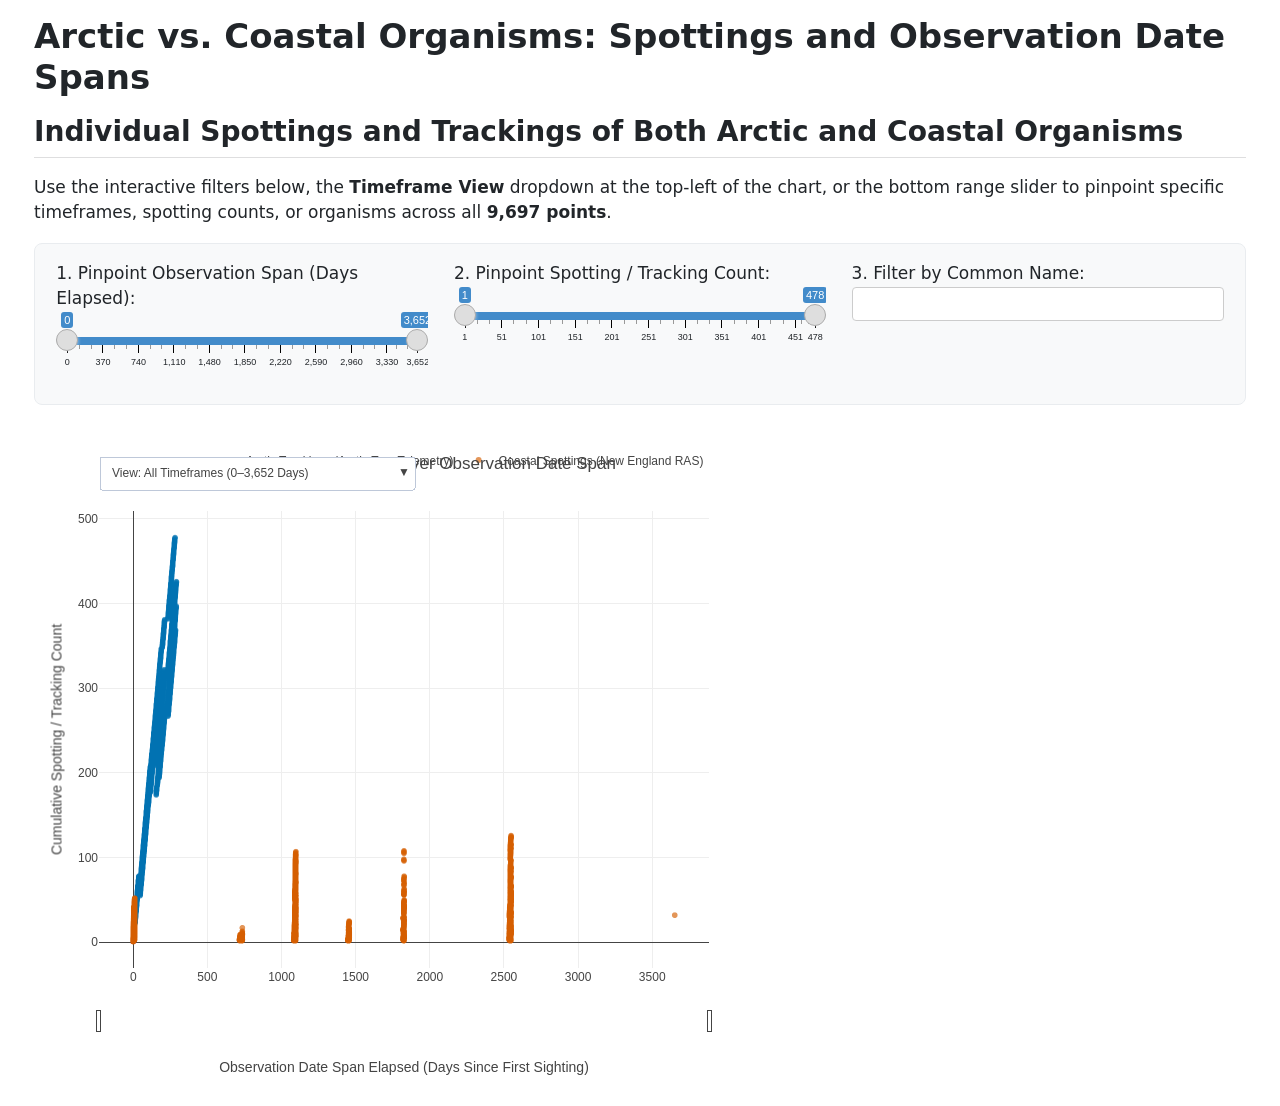
==== index.html @ 2d0a489b "Built site for gh-pages" ====
<!DOCTYPE html>
<html xmlns="http://www.w3.org/1999/xhtml" lang="en" xml:lang="en"><head>

<meta charset="utf-8">
<meta name="generator" content="quarto-1.10.19">

<meta name="viewport" content="width=device-width, initial-scale=1.0, user-scalable=yes">


<title>Arctic vs.&nbsp;Coastal Organisms: Spottings and Observation Date Spans</title>
<style>
/* Default styles provided by pandoc.
** See https://pandoc.org/MANUAL.html#variables-for-html for config info.
*/
span.smallcaps{font-variant: small-caps;}
div.columns{display: flex; gap: 1.5em;}
div.column{flex: auto;}
@media screen {
div.columns{gap: min(4vw, 1.5em);}
div.column{overflow-x: auto;}
}
div.hanging-indent{margin-left: 1.5em; text-indent: -1.5em;}
ul.task-list{list-style: none;}
ul.task-list li input[type="checkbox"] {
  width: 0.8em;
  margin: 0 0.8em 0.2em -1em; /* quarto-specific, see https://github.com/quarto-dev/quarto-cli/issues/4556 */ 
  vertical-align: middle;
}
</style>


<script src="project_files/libs/clipboard/clipboard.min.js"></script>
<script src="project_files/libs/quarto-html/quarto.js" type="module"></script>
<script src="project_files/libs/quarto-html/tabsets/tabsets.js" type="module"></script>
<script src="project_files/libs/quarto-html/popper.min.js"></script>
<script src="project_files/libs/quarto-html/tippy.umd.min.js"></script>
<script src="project_files/libs/quarto-html/anchor.min.js"></script>
<link href="project_files/libs/quarto-html/tippy.css" rel="stylesheet">
<link href="project_files/libs/quarto-html/quarto-syntax-highlighting-bf27225e3a48a9273f3daa8f8e829971.css" rel="stylesheet" id="quarto-text-highlighting-styles">
<script src="project_files/libs/bootstrap/bootstrap.min.js"></script>
<link href="project_files/libs/bootstrap/bootstrap-icons.css" rel="stylesheet">
<link href="project_files/libs/bootstrap/bootstrap-2d8e8d8c08cd9eb5ffb286a132dd36b7.min.css" rel="stylesheet" append-hash="true" id="quarto-bootstrap" data-mode="light">
<script src="project_files/libs/jquery-3.5.1/jquery.min.js"></script>
<script src="project_files/libs/ionrangeslider-javascript-2.3.1/js/ion.rangeSlider.min.js"></script>
<script src="project_files/libs/strftime-0.9.2/strftime-min.js"></script>
<link href="project_files/libs/ionrangeslider-css-2.3.1/css/ion.rangeSlider.css" rel="stylesheet">
<link href="project_files/libs/crosstalk-1.2.2/css/crosstalk.min.css" rel="stylesheet">
<script src="project_files/libs/crosstalk-1.2.2/js/crosstalk.min.js"></script>
<link href="project_files/libs/selectize-0.12.4/css/selectize.bootstrap3.css" rel="stylesheet">
<script src="project_files/libs/selectize-0.12.4/js/selectize.min.js"></script>
<script src="project_files/libs/htmlwidgets-1.6.4/htmlwidgets.js"></script>
<script src="project_files/libs/plotly-binding-4.12.1/plotly.js"></script>
<script src="project_files/libs/typedarray-0.1/typedarray.min.js"></script>
<link href="project_files/libs/plotly-htmlwidgets-css-2.25.2/plotly-htmlwidgets.css" rel="stylesheet">
<script src="project_files/libs/plotly-main-2.25.2/plotly-latest.min.js"></script>


</head>

<body class="quarto-light">

<div id="quarto-content" class="page-columns page-rows-contents page-layout-full">

<main class="content column-page" id="quarto-document-content">

<header id="title-block-header" class="quarto-title-block default">
<div class="quarto-title">
<h1 class="title">Arctic vs.&nbsp;Coastal Organisms: Spottings and Observation Date Spans</h1>
</div>



<div class="quarto-title-meta column-page">

    
  
    
  </div>
  


</header>


<style>
/* Ensure main content and Plotly chart span the full width of the page from left to right */
#quarto-content.page-columns,
main.content.page-columns {
  display: block !important;
  width: 100% !important;
  max-width: 100% !important;
  padding: 0 2rem !important;
  margin: 0 auto !important;
}
.cell, .cell-output-display, .plotly.html-widget {
  width: 100% !important;
  max-width: 100% !important;
}
.filter-row {
  display: grid;
  grid-template-columns: repeat(3, 1fr);
  gap: 1.5rem;
  width: 100%;
  margin-bottom: 1.25rem;
  background: #f8f9fa;
  padding: 1rem 1.25rem;
  border-radius: 8px;
  border: 1px solid #e9ecef;
}
</style>
<section id="individual-spottings-and-trackings-of-both-arctic-and-coastal-organisms" class="level2">
<h2 class="anchored" data-anchor-id="individual-spottings-and-trackings-of-both-arctic-and-coastal-organisms">Individual Spottings and Trackings of Both Arctic and Coastal Organisms</h2>
<p>Use the interactive filters below, the <strong>Timeframe View</strong> dropdown at the top-left of the chart, or the bottom range slider to pinpoint specific timeframes, spotting counts, or organisms across all <strong>9,697 points</strong>.</p>
<div class="filter-row">
<div>
<div class="cell">
<div class="cell-output-display">
<div class="form-group crosstalk-input crosstalk-input-slider js-range-slider" id="span_filter">
<label class="control-label" for="span_filter">1. Pinpoint Observation Span (Days Elapsed):</label>
<input data-skin="shiny" data-type="double" data-min="0" data-max="3652" data-from="0" data-to="3652" data-step="10" data-grid="true" data-grid-num="9.87027027027027" data-grid-snap="false" data-prettify-separator="," data-keyboard="true" data-keyboard-step="0.273822562979189" data-drag-interval="true" data-data-type="number">
<script type="application/json" data-for="span_filter">{
  "values": [0, 0, 0, 0, 0, 0, 0, 0, 0, 0, 0, 0, 0, 0, 0, 0, 0, 0, 0, 0, 0, 0, 0, 0, 0, 0, 0, 0, 0, 0, 0, 0, 0, 0, 0, 0, 0, 0, 0, 0, 0, 0, 0, 0, 0, 0, 0, 0, 0, 0, 0, 0, 0, 0, 0, 0, 0, 0, 0, 0, 0, 0, 0, 0, 0, 0, 0, 0, 0, 0, 0, 0, 0, 0, 0, 0, 0, 0, 0, 0, 0, 0, 0, 0, 0, 0, 0, 0, 0, 0, 0, 0, 0, 0, 0, 0, 0, 0, 0, 0, 0, 0, 0, 0, 0, 0, 0, 0, 0, 0, 0, 0, 0, 0, 0, 0, 0, 0, 0, 0, 0, 0, 0, 0, 0, 0, 0, 0, 0, 0, 0, 0, 0, 0, 0, 0, 0, 0, 0, 0, 0, 0, 0, 0, 0, 0, 0, 0, 0, 0, 0, 0, 0, 0, 0, 0, 0, 0, 0, 0, 0, 0, 0, 0, 0, 0, 0, 0, 0, 0, 0, 0, 0, 0, 0, 0, 0, 0, 0, 0, 0, 0, 0, 0, 0, 0, 0, 0, 0, 0, 0, 0, 0, 0, 0, 0, 0, 0, 0, 0, 0, 0, 0, 0, 0, 0, 0, 0, 0, 0, 0, 0, 0, 0, 0, 0, 0, 0, 0, 0, 0, 0, 0, 0, 0, 0, 0, 0, 0, 0, 0, 0, 0, 0, 0, 0, 0, 0, 0, 0, 0, 0, 0, 0, 0, 0, 0, 0, 0, 0, 0, 0, 0, 0, 0, 0, 0, 0, 0, 0, 0, 0, 0, 0, 0, 0, 0, 0, 0, 0, 0, 0, 0, 0, 0, 0, 0, 0, 0, 0, 0, 0, 0, 0, 0, 0, 0, 0, 0, 0, 0, 0, 0, 0, 0, 0, 0, 0, 0, 0, 0, 0, 0, 0, 0, 0, 0, 0, 0, 0, 0, 0, 0, 0, 0, 0, 0, 0, 0, 0, 0, 0, 0, 0, 0, 0, 0, 0, 0, 0, 0, 0, 0, 0, 0, 0, 0, 0, 0, 0, 0, 0, 0, 0, 0, 0, 0, 0, 0, 0, 0, 0, 0, 0, 0, 0, 0, 0, 0, 0, 0, 0, 0, 0, 0, 0, 0, 0, 0, 0, 0, 0, 0, 0, 0, 0, 0, 0, 0, 0, 0, 0, 0, 0, 0, 0, 0, 0, 0, 0, 0, 0, 0, 0, 0, 0, 0, 0, 0, 0, 0, 0, 0, 0, 0, 0, 0, 0, 0, 0, 0, 0, 0, 0, 0, 0, 0, 0, 0, 0, 0, 0, 0, 0, 0, 0, 0, 0, 0, 0, 0, 0, 0, 0, 0, 0, 0, 0, 0, 0, 0, 0, 0, 0, 0, 0, 0, 0, 0, 0, 0, 0, 0, 0, 0, 0, 0, 0, 0, 0, 0, 0, 0, 0, 0, 0, 0, 0, 0, 0, 0, 0, 0, 0, 0, 0, 0, 0, 0, 0, 0, 0, 0, 0, 0, 0, 0, 0, 0, 0, 0, 0, 0, 0, 0, 0, 0, 0, 0, 0, 0, 0, 0, 0, 0, 0, 0, 0, 0, 0, 0, 0, 0, 0, 0, 0, 0, 0, 0, 0, 0, 0, 0, 0, 0, 0, 0, 0, 0, 0, 0, 0, 0, 0, 0, 0, 0, 0, 0, 0, 0, 0, 0, 0, 0, 0, 0, 0, 0, 0, 0, 0, 0, 0, 0, 0, 0, 0, 0, 0, 0, 0, 0, 0, 0, 0, 0, 0, 0, 0, 0, 0, 0, 0, 0, 0, 0, 0, 0, 0, 0, 0, 0, 0, 0, 0, 0, 0, 0, 0, 0, 0, 0, 0, 0, 0, 0, 0, 0, 0, 0, 0, 0, 0, 0, 0, 0, 0, 0, 0, 0, 0, 0, 0, 0, 0, 0, 0, 0, 0, 0, 0, 0, 0, 0, 0, 0, 0, 0, 0, 0, 0, 0, 0, 0, 0, 0, 0, 0, 0, 0, 0, 0, 0, 0, 0, 0, 0, 0, 0, 0, 0, 0, 0, 0, 0, 0, 0, 0, 0, 0, 0, 0, 0, 0, 0, 0, 0, 0, 0, 0, 0, 0, 0, 0, 0, 0, 0, 0, 0, 0, 0, 0, 0, 0, 0, 0, 0, 0, 0, 0, 0, 0, 0, 0, 0, 0, 0, 0, 0, 0, 0, 0, 0, 0, 0, 0, 0, 0, 0, 0, 0, 0, 0, 0, 0, 0, 0, 0, 0, 0, 0, 0, 0, 0, 0, 0, 0, 0, 0, 0, 0, 0, 0, 0, 0, 0, 0, 0, 0, 0, 0, 0, 0, 0, 0, 0, 0, 0, 0, 0, 0, 0, 0, 0, 0, 0, 0, 0, 0, 0, 0, 0, 0, 0, 0, 0, 0, 0, 0, 0, 0, 0, 0, 0, 0, 0, 0, 0, 0, 0, 0, 0, 0, 0, 0, 0, 0, 0, 0, 0, 0, 0, 0, 0, 0, 0, 0, 0, 0, 0, 0, 0, 0, 0, 0, 0, 0, 0, 0, 0, 0, 0, 0, 0, 0, 0, 0, 0, 0, 0, 0, 0, 0, 0, 0, 0, 0, 0, 0, 0, 0, 0, 0, 0, 0, 0, 0, 0, 0, 0, 0, 0, 0, 0, 0, 0, 0, 0, 0, 0, 0, 0, 0, 0, 0, 0, 0, 0, 0, 0, 0, 0, 0, 0, 0, 0, 0, 0, 0, 0, 0, 0, 0, 0, 0, 0, 0, 0, 0, 0, 0, 0, 0, 0, 0, 0, 0, 0, 0, 0, 0, 0, 0, 0, 0, 0, 0, 0, 0, 0, 0, 0, 0, 0, 0, 0, 0, 0, 0, 0, 0, 0, 0, 0, 0, 0, 0, 0, 0, 0, 0, 0, 0, 1, 1, 1, 1, 1, 1, 1, 1, 1, 1, 1, 1, 1, 1, 1, 1, 1, 1, 1, 1, 1, 1, 1, 1, 1, 1, 1, 1, 1, 1, 1, 1, 1, 1, 1, 1, 1, 1, 1, 1, 1, 1, 1, 1, 1, 1, 1, 1, 1, 1, 1, 1, 1, 1, 1, 1, 1, 1, 1, 1, 1, 1, 1, 1, 1, 1, 1, 1, 1, 1, 1, 1, 1, 1, 1, 1, 1, 1, 1, 1, 1, 1, 1, 1, 1, 1, 1, 1, 1, 1, 1, 1, 1, 1, 1, 1, 1, 1, 1, 1, 1, 1, 1, 1, 1, 1, 1, 1, 1, 1, 1, 1, 1, 1, 1, 1, 1, 1, 1, 1, 1, 1, 1, 1, 1, 1, 1, 1, 1, 1, 1, 1, 1, 1, 1, 1, 1, 1, 1, 1, 1, 1, 1, 1, 1, 1, 1, 1, 1, 1, 1, 1, 1, 1, 1, 1, 1, 1, 1, 1, 1, 1, 1, 1, 1, 1, 1, 1, 1, 1, 1, 1, 1, 1, 1, 1, 1, 1, 1, 1, 1, 1, 1, 1, 1, 1, 1, 1, 1, 1, 1, 1, 1, 1, 1, 1, 1, 1, 1, 1, 1, 1, 1, 1, 1, 1, 1, 1, 1, 1, 1, 1, 1, 1, 1, 1, 1, 1, 1, 1, 1, 1, 1, 1, 1, 1, 1, 1, 1, 1, 1, 1, 1, 1, 1, 1, 1, 1, 1, 1, 1, 1, 1, 1, 1, 1, 1, 1, 1, 1, 1, 1, 1, 1, 1, 1, 1, 1, 1, 1, 1, 1, 1, 1, 1, 1, 1, 1, 1, 1, 1, 1, 1, 1, 1, 1, 1, 1, 1, 1, 1, 1, 1, 1, 1, 1, 1, 1, 1, 1, 1, 1, 1, 1, 1, 1, 1, 1, 1, 1, 1, 1, 1, 1, 1, 1, 1, 1, 1, 1, 1, 1, 1, 1, 1, 1, 1, 1, 1, 1, 1, 1, 1, 1, 1, 1, 1, 1, 1, 1, 1, 1, 1, 1, 1, 1, 1, 1, 1, 1, 1, 1, 1, 1, 1, 1, 1, 1, 1, 1, 1, 1, 1, 1, 1, 1, 1, 1, 1, 1, 1, 1, 1, 1, 1, 1, 1, 1, 1, 1, 1, 1, 1, 1, 1, 1, 1, 1, 1, 1, 1, 1, 1, 1, 1, 1, 1, 1, 1, 1, 1, 1, 1, 1, 1, 1, 1, 1, 1, 1, 1, 1, 1, 1, 1, 1, 1, 1, 1, 1, 1, 1, 1, 1, 1, 1, 1, 1, 1, 1, 1, 1, 1, 1, 1, 1, 1, 1, 1, 1, 1, 1, 1, 1, 1, 1, 1, 1, 1, 1, 1, 1, 1, 1, 1, 1, 1, 1, 1, 1, 1, 1, 1, 1, 1, 1, 1, 1, 1, 1, 1, 1, 1, 1, 1, 1, 1, 1, 1, 1, 1, 1, 1, 1, 1, 1, 1, 1, 1, 1, 1, 1, 1, 1, 1, 1, 1, 1, 1, 1, 1, 1, 1, 1, 1, 1, 1, 1, 1, 1, 1, 1, 1, 1, 1, 1, 1, 1, 2, 2, 2, 2, 2, 2, 2, 2, 2, 2, 2, 2, 2, 2, 2, 2, 2, 2, 2, 2, 2, 2, 2, 2, 2, 2, 2, 2, 2, 2, 2, 2, 2, 2, 2, 2, 2, 2, 2, 2, 2, 2, 2, 2, 2, 2, 2, 2, 2, 2, 2, 2, 2, 2, 2, 2, 2, 2, 2, 2, 2, 2, 2, 2, 2, 2, 2, 2, 2, 2, 2, 2, 2, 2, 2, 2, 2, 2, 2, 2, 2, 2, 2, 2, 2, 2, 2, 2, 2, 2, 2, 2, 2, 2, 2, 2, 2, 2, 2, 2, 2, 2, 2, 2, 2, 2, 2, 2, 2, 2, 2, 2, 2, 2, 2, 2, 2, 2, 2, 2, 2, 2, 2, 2, 2, 2, 2, 2, 2, 2, 2, 2, 2, 2, 2, 2, 2, 2, 2, 2, 2, 2, 2, 2, 2, 2, 2, 2, 2, 2, 2, 2, 2, 2, 2, 2, 2, 2, 2, 2, 2, 2, 2, 2, 2, 2, 2, 2, 2, 2, 2, 2, 2, 2, 2, 2, 2, 2, 2, 2, 2, 2, 2, 2, 2, 2, 2, 2, 2, 2, 2, 2, 2, 2, 2, 2, 2, 2, 2, 2, 2, 2, 2, 2, 2, 2, 2, 2, 2, 2, 2, 2, 2, 2, 2, 2, 2, 2, 2, 2, 2, 2, 2, 2, 2, 2, 2, 2, 2, 2, 2, 2, 2, 2, 2, 2, 2, 2, 2, 2, 2, 2, 2, 2, 2, 2, 2, 2, 2, 2, 2, 2, 2, 2, 2, 2, 2, 2, 2, 2, 2, 2, 2, 2, 2, 2, 2, 2, 2, 2, 2, 2, 2, 2, 2, 2, 2, 2, 2, 2, 2, 2, 2, 2, 2, 2, 2, 2, 2, 2, 2, 2, 2, 2, 2, 2, 2, 2, 2, 2, 2, 2, 2, 2, 2, 2, 2, 2, 2, 2, 2, 2, 2, 2, 2, 2, 2, 2, 2, 2, 2, 2, 2, 2, 2, 2, 2, 2, 2, 2, 2, 2, 2, 2, 2, 2, 2, 2, 2, 2, 2, 3, 3, 3, 3, 3, 3, 3, 3, 3, 3, 3, 3, 3, 3, 3, 3, 3, 3, 3, 3, 3, 3, 3, 3, 3, 3, 3, 3, 3, 3, 3, 3, 3, 3, 3, 3, 3, 3, 3, 3, 3, 3, 3, 3, 3, 3, 3, 3, 3, 3, 3, 3, 3, 3, 3, 3, 3, 3, 3, 3, 3, 3, 3, 3, 3, 3, 3, 3, 3, 3, 3, 3, 3, 3, 3, 3, 3, 3, 3, 3, 3, 3, 3, 3, 3, 3, 3, 3, 3, 3, 3, 3, 3, 3, 3, 3, 3, 3, 3, 3, 3, 3, 3, 3, 3, 3, 3, 3, 3, 3, 3, 3, 3, 3, 3, 3, 3, 3, 3, 3, 3, 3, 3, 3, 3, 3, 3, 3, 3, 3, 3, 3, 3, 3, 3, 3, 3, 3, 3, 3, 3, 3, 3, 3, 3, 3, 3, 3, 3, 3, 3, 3, 3, 3, 3, 3, 3, 3, 3, 3, 3, 3, 3, 3, 3, 3, 3, 3, 3, 3, 3, 3, 3, 3, 3, 3, 3, 3, 3, 3, 3, 3, 3, 3, 3, 3, 3, 3, 3, 3, 3, 3, 3, 3, 3, 3, 3, 3, 3, 3, 3, 3, 3, 3, 3, 3, 3, 3, 3, 3, 3, 3, 3, 3, 3, 3, 3, 3, 3, 3, 3, 3, 3, 3, 3, 3, 3, 3, 3, 3, 3, 3, 3, 3, 3, 3, 3, 3, 3, 3, 3, 3, 3, 3, 3, 3, 3, 3, 3, 3, 3, 3, 3, 3, 3, 3, 3, 3, 3, 3, 3, 3, 3, 3, 3, 3, 3, 3, 3, 3, 3, 3, 3, 3, 3, 3, 3, 3, 3, 3, 3, 3, 3, 3, 3, 3, 3, 3, 3, 3, 3, 3, 3, 3, 3, 3, 3, 3, 3, 3, 3, 3, 3, 3, 3, 3, 3, 3, 3, 3, 3, 3, 3, 3, 3, 3, 3, 3, 3, 3, 3, 4, 4, 4, 4, 4, 4, 4, 4, 4, 4, 4, 4, 4, 4, 4, 4, 4, 4, 4, 4, 4, 4, 4, 4, 4, 4, 4, 4, 4, 4, 4, 4, 4, 4, 4, 4, 4, 4, 4, 4, 4, 4, 4, 4, 4, 4, 4, 4, 4, 4, 4, 4, 4, 4, 4, 4, 4, 4, 4, 4, 4, 4, 4, 4, 4, 4, 4, 4, 4, 4, 4, 4, 4, 4, 4, 4, 4, 4, 4, 4, 4, 4, 4, 4, 4, 4, 4, 4, 4, 4, 4, 4, 4, 4, 4, 4, 4, 4, 4, 4, 4, 4, 4, 4, 4, 4, 4, 4, 4, 4, 4, 4, 4, 4, 4, 4, 4, 4, 4, 4, 4, 4, 4, 4, 4, 4, 4, 4, 4, 4, 4, 4, 4, 4, 4, 4, 4, 4, 4, 4, 4, 4, 4, 4, 4, 4, 4, 4, 4, 4, 4, 4, 4, 4, 4, 4, 4, 4, 4, 4, 4, 4, 4, 4, 4, 4, 4, 4, 4, 4, 4, 4, 4, 4, 4, 4, 4, 4, 4, 4, 4, 4, 4, 4, 4, 4, 4, 4, 4, 4, 4, 4, 4, 4, 4, 4, 4, 4, 4, 4, 4, 4, 4, 4, 4, 4, 4, 4, 4, 4, 4, 4, 4, 4, 4, 4, 4, 4, 4, 4, 4, 4, 4, 4, 4, 4, 4, 4, 4, 4, 4, 4, 4, 4, 4, 4, 4, 4, 4, 4, 4, 4, 4, 4, 4, 4, 4, 4, 4, 4, 4, 4, 4, 4, 4, 4, 4, 4, 4, 4, 4, 4, 4, 4, 4, 4, 4, 4, 4, 4, 4, 4, 4, 4, 4, 4, 4, 4, 4, 4, 4, 4, 4, 4, 4, 4, 4, 4, 4, 4, 4, 4, 4, 4, 4, 4, 4, 4, 4, 4, 4, 4, 4, 4, 4, 4, 4, 4, 4, 4, 4, 4, 4, 4, 4, 4, 4, 4, 4, 4, 4, 4, 4, 4, 4, 4, 4, 4, 4, 4, 4, 4, 4, 4, 4, 4, 4, 4, 4, 4, 4, 4, 5, 5, 5, 5, 5, 5, 5, 5, 5, 5, 5, 5, 5, 5, 5, 5, 5, 5, 5, 5, 5, 5, 5, 5, 5, 5, 5, 5, 5, 5, 5, 5, 5, 5, 5, 5, 5, 5, 5, 5, 5, 5, 5, 5, 5, 5, 5, 5, 5, 5, 5, 5, 5, 5, 5, 5, 5, 5, 5, 5, 5, 5, 5, 5, 5, 5, 5, 5, 5, 5, 5, 5, 5, 5, 5, 5, 5, 5, 5, 5, 5, 5, 5, 5, 5, 5, 5, 5, 5, 5, 5, 5, 5, 5, 5, 6, 6, 6, 6, 6, 6, 6, 6, 6, 6, 6, 6, 6, 6, 6, 6, 6, 6, 6, 6, 6, 6, 6, 6, 6, 6, 6, 6, 6, 6, 6, 6, 6, 6, 6, 6, 6, 6, 6, 6, 6, 6, 6, 6, 6, 6, 6, 6, 6, 6, 6, 6, 6, 6, 6, 6, 6, 6, 6, 6, 6, 6, 6, 6, 6, 6, 6, 6, 6, 6, 6, 6, 6, 6, 6, 6, 6, 7, 7, 7, 7, 7, 7, 7, 7, 7, 7, 7, 7, 7, 7, 7, 7, 7, 7, 7, 7, 7, 7, 7, 7, 7, 7, 7, 7, 7, 7, 7, 7, 7, 7, 7, 7, 7, 7, 7, 7, 7, 7, 7, 7, 7, 7, 7, 7, 7, 7, 7, 7, 7, 7, 7, 7, 7, 7, 7, 7, 7, 7, 7, 7, 7, 7, 7, 7, 7, 7, 7, 7, 7, 7, 7, 7, 7, 7, 7, 7, 7, 7, 7, 7, 7, 7, 7, 7, 7, 7, 7, 7, 7, 7, 7, 7, 7, 7, 7, 7, 7, 7, 7, 7, 7, 7, 7, 7, 7, 7, 7, 7, 7, 7, 7, 7, 7, 7, 7, 7, 7, 7, 7, 7, 7, 7, 7, 7, 7, 7, 7, 7, 7, 8, 8, 8, 8, 8, 8, 8, 8, 8, 8, 8, 8, 8, 8, 8, 8, 8, 8, 8, 8, 8, 8, 8, 8, 8, 8, 8, 8, 8, 8, 8, 8, 8, 8, 8, 8, 8, 8, 8, 8, 8, 8, 8, 8, 8, 8, 8, 8, 8, 8, 8, 8, 8, 8, 8, 8, 8, 8, 8, 8, 8, 8, 8, 8, 8, 8, 8, 8, 8, 8, 8, 8, 8, 8, 8, 8, 8, 8, 8, 8, 8, 8, 8, 8, 8, 8, 8, 8, 8, 8, 8, 8, 8, 8, 8, 8, 8, 8, 8, 8, 8, 8, 8, 8, 8, 8, 8, 8, 8, 8, 8, 8, 8, 8, 8, 8, 8, 8, 8, 8, 8, 8, 8, 8, 8, 8, 8, 8, 8, 8, 8, 8, 8, 8, 8, 8, 8, 8, 8, 8, 8, 8, 8, 8, 8, 8, 8, 8, 8, 8, 8, 8, 8, 8, 8, 8, 8, 8, 9, 9, 9, 9, 9, 9, 9, 9, 9, 9, 9, 9, 9, 9, 9, 9, 9, 9, 9, 9, 9, 9, 9, 9, 9, 9, 9, 9, 9, 9, 9, 9, 9, 9, 9, 9, 9, 9, 9, 9, 9, 9, 9, 9, 9, 9, 9, 9, 9, 9, 9, 9, 9, 9, 9, 9, 9, 9, 9, 9, 9, 9, 9, 9, 9, 9, 9, 9, 9, 9, 9, 9, 9, 9, 9, 9, 9, 9, 9, 9, 9, 9, 9, 9, 9, 9, 9, 9, 9, 9, 9, 9, 9, 9, 9, 9, 9, 9, 9, 9, 9, 9, 9, 9, 9, 9, 9, 9, 9, 10, 10, 10, 10, 10, 10, 10, 10, 10, 10, 10, 10, 10, 10, 10, 10, 10, 10, 10, 10, 10, 10, 10, 10, 10, 10, 10, 10, 10, 10, 10, 10, 10, 10, 10, 10, 10, 10, 10, 10, 10, 10, 10, 10, 10, 10, 10, 10, 10, 10, 10, 10, 11, 11, 11, 11, 11, 11, 11, 11, 11, 11, 11, 11, 11, 11, 11, 11, 11, 11, 11, 11, 12, 12, 12, 12, 12, 12, 12, 12, 12, 12, 12, 12, 12, 12, 12, 12, 12, 12, 13, 13, 13, 13, 13, 13, 13, 13, 13, 13, 13, 13, 13, 13, 13, 13, 13, 14, 14, 14, 14, 14, 14, 14, 14, 14, 14, 14, 14, 14, 14, 14, 14, 14, 14, 14, 15, 15, 15, 15, 15, 15, 15, 15, 15, 15, 15, 15, 15, 15, 15, 15, 15, 15, 15, 15, 16, 16, 16, 16, 16, 16, 16, 16, 16, 16, 16, 16, 16, 16, 16, 16, 16, 16, 17, 17, 17, 17, 17, 17, 17, 17, 17, 17, 17, 17, 17, 17, 17, 17, 18, 18, 18, 18, 18, 18, 18, 18, 18, 18, 18, 18, 18, 18, 18, 18, 18, 19, 19, 19, 19, 19, 19, 19, 19, 19, 19, 19, 19, 19, 19, 19, 19, 19, 19, 19, 20, 20, 20, 20, 20, 20, 20, 20, 20, 20, 20, 20, 20, 20, 20, 20, 21, 21, 21, 21, 21, 21, 21, 21, 21, 21, 21, 21, 21, 21, 21, 21, 21, 21, 21, 22, 22, 22, 22, 22, 22, 22, 22, 22, 22, 22, 22, 22, 22, 22, 22, 22, 22, 22, 22, 23, 23, 23, 23, 23, 23, 23, 23, 23, 23, 23, 23, 23, 23, 23, 23, 23, 24, 24, 24, 24, 24, 24, 24, 24, 24, 24, 24, 24, 24, 24, 24, 24, 24, 24, 24, 25, 25, 25, 25, 25, 25, 25, 25, 25, 25, 25, 25, 26, 26, 26, 26, 26, 26, 26, 26, 26, 26, 26, 26, 26, 26, 26, 26, 26, 26, 27, 27, 27, 27, 27, 27, 27, 27, 27, 27, 27, 27, 27, 27, 27, 27, 27, 27, 28, 28, 28, 28, 28, 28, 28, 28, 28, 28, 28, 28, 28, 28, 28, 28, 29, 29, 29, 29, 29, 29, 29, 29, 29, 29, 29, 29, 29, 29, 30, 30, 30, 30, 30, 30, 30, 30, 30, 30, 30, 30, 30, 31, 31, 31, 31, 31, 31, 31, 31, 31, 31, 31, 31, 32, 32, 32, 32, 32, 32, 32, 32, 32, 32, 32, 32, 32, 33, 33, 33, 33, 33, 33, 33, 33, 33, 33, 33, 34, 34, 34, 34, 34, 34, 34, 34, 34, 34, 35, 35, 35, 35, 35, 35, 35, 35, 35, 35, 36, 36, 36, 36, 36, 37, 37, 37, 37, 37, 38, 38, 38, 39, 39, 44, 45, 45, 46, 46, 46, 47, 47, 47, 47, 48, 48, 48, 48, 48, 49, 49, 49, 49, 50, 50, 50, 50, 50, 50, 50, 51, 51, 51, 51, 51, 51, 51, 51, 51, 51, 51, 51, 52, 52, 52, 52, 52, 52, 52, 52, 52, 52, 52, 52, 52, 52, 53, 53, 53, 53, 53, 53, 53, 53, 53, 53, 53, 53, 53, 53, 53, 53, 54, 54, 54, 54, 54, 54, 54, 54, 54, 54, 54, 54, 54, 54, 54, 54, 54, 55, 55, 55, 55, 55, 55, 55, 55, 55, 55, 55, 55, 55, 55, 55, 55, 55, 55, 55, 56, 56, 56, 56, 56, 56, 56, 56, 56, 56, 56, 56, 56, 56, 56, 56, 56, 56, 57, 57, 57, 57, 57, 57, 57, 57, 57, 57, 57, 57, 57, 57, 57, 57, 57, 57, 58, 58, 58, 58, 58, 58, 58, 58, 58, 58, 58, 58, 58, 58, 58, 58, 59, 59, 59, 59, 59, 59, 59, 59, 59, 59, 59, 59, 59, 59, 59, 59, 59, 59, 59, 59, 59, 60, 60, 60, 60, 60, 60, 60, 60, 60, 60, 60, 60, 60, 60, 60, 60, 60, 60, 60, 61, 61, 61, 61, 61, 61, 61, 61, 61, 61, 61, 61, 61, 61, 61, 61, 61, 62, 62, 62, 62, 62, 62, 62, 62, 62, 62, 62, 62, 62, 62, 62, 62, 62, 62, 62, 63, 63, 63, 63, 63, 63, 63, 63, 63, 63, 63, 63, 63, 63, 63, 63, 63, 63, 64, 64, 64, 64, 64, 64, 64, 64, 64, 64, 64, 64, 64, 64, 64, 64, 64, 64, 64, 65, 65, 65, 65, 65, 65, 65, 65, 65, 65, 65, 65, 65, 65, 65, 65, 65, 65, 66, 66, 66, 66, 66, 66, 66, 66, 66, 66, 66, 66, 66, 66, 66, 66, 67, 67, 67, 67, 67, 67, 67, 67, 67, 67, 67, 67, 67, 67, 67, 67, 67, 67, 67, 68, 68, 68, 68, 68, 68, 68, 68, 68, 68, 68, 68, 68, 68, 68, 68, 68, 68, 68, 69, 69, 69, 69, 69, 69, 69, 69, 69, 69, 69, 69, 69, 69, 69, 69, 70, 70, 70, 70, 70, 70, 70, 70, 70, 70, 70, 70, 70, 70, 70, 70, 70, 70, 71, 71, 71, 71, 71, 71, 71, 71, 71, 71, 71, 71, 71, 71, 71, 71, 72, 72, 72, 72, 72, 72, 72, 72, 72, 72, 72, 72, 72, 72, 72, 72, 72, 72, 72, 72, 73, 73, 73, 73, 73, 73, 73, 73, 73, 73, 73, 73, 73, 73, 73, 73, 73, 74, 74, 74, 74, 74, 74, 74, 74, 74, 74, 74, 74, 74, 74, 74, 74, 74, 74, 74, 75, 75, 75, 75, 75, 75, 75, 75, 75, 75, 75, 75, 75, 75, 75, 75, 75, 75, 76, 76, 76, 76, 76, 76, 76, 76, 76, 76, 76, 76, 76, 76, 76, 76, 76, 76, 77, 77, 77, 77, 77, 77, 77, 77, 77, 77, 77, 77, 77, 77, 77, 77, 77, 78, 78, 78, 78, 78, 78, 78, 78, 78, 78, 78, 78, 78, 78, 78, 78, 78, 78, 78, 79, 79, 79, 79, 79, 79, 79, 79, 79, 79, 79, 79, 79, 79, 79, 79, 79, 80, 80, 80, 80, 80, 80, 80, 80, 80, 80, 80, 80, 80, 80, 80, 80, 80, 80, 80, 81, 81, 81, 81, 81, 81, 81, 81, 81, 81, 81, 81, 81, 81, 81, 81, 81, 81, 82, 82, 82, 82, 82, 82, 82, 82, 82, 82, 82, 82, 82, 82, 82, 82, 82, 82, 83, 83, 83, 83, 83, 83, 83, 83, 83, 83, 83, 83, 83, 83, 83, 83, 83, 83, 83, 84, 84, 84, 84, 84, 84, 84, 84, 84, 84, 84, 84, 84, 84, 84, 84, 84, 85, 85, 85, 85, 85, 85, 85, 85, 85, 85, 85, 85, 85, 85, 85, 85, 85, 85, 85, 86, 86, 86, 86, 86, 86, 86, 86, 86, 86, 86, 86, 86, 86, 86, 86, 87, 87, 87, 87, 87, 87, 87, 87, 87, 87, 87, 87, 87, 87, 87, 87, 87, 87, 87, 87, 88, 88, 88, 88, 88, 88, 88, 88, 88, 88, 88, 88, 88, 88, 88, 88, 88, 88, 89, 89, 89, 89, 89, 89, 89, 89, 89, 89, 89, 89, 89, 89, 89, 89, 89, 89, 89, 90, 90, 90, 90, 90, 90, 90, 90, 90, 90, 90, 90, 90, 90, 90, 91, 91, 91, 91, 91, 91, 91, 91, 91, 91, 91, 91, 91, 91, 91, 91, 92, 92, 92, 92, 92, 92, 92, 92, 92, 92, 92, 92, 92, 92, 92, 92, 92, 92, 92, 93, 93, 93, 93, 93, 93, 93, 93, 93, 93, 93, 93, 93, 93, 93, 93, 93, 93, 93, 94, 94, 94, 94, 94, 94, 94, 94, 94, 94, 94, 94, 94, 94, 94, 94, 94, 94, 94, 94, 94, 95, 95, 95, 95, 95, 95, 95, 95, 95, 95, 95, 95, 95, 95, 95, 96, 96, 96, 96, 96, 96, 96, 96, 96, 96, 96, 96, 96, 96, 96, 96, 96, 96, 96, 97, 97, 97, 97, 97, 97, 97, 97, 97, 97, 97, 97, 97, 97, 97, 98, 98, 98, 98, 98, 98, 98, 98, 98, 98, 98, 98, 98, 98, 98, 98, 99, 99, 99, 99, 99, 99, 99, 99, 99, 99, 99, 99, 99, 99, 99, 99, 100, 100, 100, 100, 100, 100, 100, 100, 100, 100, 100, 100, 100, 100, 100, 101, 101, 101, 101, 101, 101, 101, 101, 101, 101, 101, 101, 101, 101, 101, 101, 102, 102, 102, 102, 102, 102, 102, 102, 102, 102, 102, 102, 102, 102, 103, 103, 103, 103, 103, 103, 103, 103, 103, 103, 103, 103, 103, 103, 103, 103, 104, 104, 104, 104, 104, 104, 104, 104, 104, 104, 104, 104, 104, 105, 105, 105, 105, 105, 105, 105, 105, 105, 105, 105, 105, 105, 105, 105, 105, 106, 106, 106, 106, 106, 106, 106, 106, 106, 106, 106, 106, 106, 107, 107, 107, 107, 107, 107, 107, 107, 107, 107, 107, 107, 107, 107, 108, 108, 108, 108, 108, 108, 108, 108, 108, 109, 109, 109, 109, 109, 109, 109, 109, 109, 109, 109, 109, 109, 109, 110, 110, 110, 110, 110, 110, 110, 110, 110, 110, 110, 111, 111, 111, 111, 111, 111, 111, 111, 111, 111, 111, 111, 112, 112, 112, 112, 112, 112, 112, 112, 112, 113, 113, 113, 113, 113, 113, 113, 113, 113, 113, 114, 114, 114, 114, 114, 114, 114, 114, 114, 114, 114, 114, 115, 115, 115, 115, 115, 115, 115, 115, 115, 115, 116, 116, 116, 116, 116, 116, 116, 116, 116, 117, 117, 117, 117, 117, 117, 117, 117, 118, 118, 118, 118, 118, 118, 119, 119, 119, 119, 119, 119, 119, 119, 119, 120, 120, 120, 120, 120, 120, 120, 120, 121, 121, 121, 121, 121, 121, 121, 122, 122, 122, 122, 122, 122, 122, 123, 123, 123, 123, 123, 123, 123, 123, 124, 124, 124, 124, 124, 124, 124, 124, 124, 124, 125, 125, 125, 125, 125, 125, 125, 126, 126, 126, 126, 126, 126, 126, 126, 126, 127, 127, 127, 127, 127, 127, 128, 128, 128, 128, 129, 129, 129, 129, 129, 129, 130, 130, 130, 130, 130, 130, 131, 131, 131, 131, 131, 132, 132, 132, 132, 132, 133, 133, 133, 133, 133, 133, 134, 134, 134, 134, 134, 134, 135, 135, 135, 135, 135, 136, 136, 136, 136, 136, 136, 137, 137, 137, 137, 137, 137, 138, 138, 138, 138, 138, 138, 138, 138, 139, 139, 139, 139, 139, 139, 139, 139, 140, 140, 140, 140, 140, 140, 140, 140, 141, 141, 141, 141, 141, 141, 142, 142, 142, 142, 142, 142, 142, 142, 143, 143, 143, 143, 143, 144, 144, 144, 145, 145, 145, 145, 145, 146, 146, 147, 147, 148, 148, 148, 149, 149, 149, 150, 150, 150, 151, 151, 151, 151, 152, 152, 152, 153, 153, 154, 154, 155, 155, 155, 155, 156, 156, 156, 156, 156, 156, 157, 157, 157, 157, 158, 158, 158, 158, 158, 158, 158, 159, 159, 159, 159, 159, 159, 159, 160, 160, 160, 161, 161, 161, 161, 161, 162, 162, 162, 162, 162, 163, 163, 163, 163, 163, 163, 164, 164, 164, 164, 164, 164, 164, 164, 165, 165, 165, 165, 165, 165, 165, 165, 166, 166, 166, 166, 166, 166, 166, 166, 167, 167, 167, 167, 167, 167, 167, 167, 167, 168, 168, 168, 168, 168, 168, 168, 168, 168, 168, 168, 168, 168, 168, 169, 169, 169, 169, 169, 169, 169, 169, 169, 170, 170, 170, 170, 170, 170, 170, 170, 170, 170, 170, 170, 170, 171, 171, 171, 171, 171, 171, 171, 171, 171, 171, 171, 171, 172, 172, 172, 172, 172, 172, 172, 172, 172, 172, 172, 172, 173, 173, 173, 173, 173, 173, 173, 173, 173, 173, 173, 173, 173, 173, 173, 174, 174, 174, 174, 174, 174, 174, 174, 174, 174, 174, 174, 174, 175, 175, 175, 175, 175, 175, 175, 175, 175, 175, 175, 175, 176, 176, 176, 176, 176, 176, 176, 176, 176, 176, 176, 176, 177, 177, 177, 177, 177, 177, 177, 177, 177, 177, 177, 177, 177, 177, 177, 177, 177, 177, 178, 178, 178, 178, 178, 178, 178, 178, 178, 178, 178, 178, 178, 179, 179, 179, 179, 179, 179, 179, 179, 179, 179, 179, 179, 179, 179, 179, 179, 179, 179, 179, 179, 180, 180, 180, 180, 180, 180, 180, 180, 180, 180, 180, 180, 180, 181, 181, 181, 181, 181, 181, 181, 181, 181, 181, 181, 181, 181, 181, 181, 181, 181, 181, 181, 181, 182, 182, 182, 182, 182, 182, 182, 182, 182, 182, 182, 182, 182, 182, 183, 183, 183, 183, 183, 183, 183, 183, 183, 183, 183, 183, 183, 183, 184, 184, 184, 184, 184, 184, 184, 184, 184, 184, 184, 184, 184, 184, 184, 184, 185, 185, 185, 185, 185, 185, 185, 185, 185, 185, 185, 185, 185, 185, 185, 186, 186, 186, 186, 186, 186, 186, 186, 186, 186, 186, 186, 186, 186, 186, 186, 186, 186, 187, 187, 187, 187, 187, 187, 187, 187, 187, 187, 187, 187, 187, 187, 187, 187, 188, 188, 188, 188, 188, 188, 188, 188, 188, 188, 188, 188, 188, 188, 188, 189, 189, 189, 189, 189, 189, 189, 189, 189, 189, 189, 189, 189, 189, 189, 189, 189, 189, 189, 190, 190, 190, 190, 190, 190, 190, 190, 190, 190, 190, 190, 190, 190, 191, 191, 191, 191, 191, 191, 191, 191, 191, 191, 191, 191, 192, 192, 192, 192, 192, 192, 192, 192, 192, 192, 192, 192, 192, 193, 193, 193, 193, 193, 193, 193, 193, 193, 193, 193, 193, 193, 193, 193, 194, 194, 194, 194, 194, 194, 194, 194, 194, 194, 194, 194, 195, 195, 195, 195, 195, 195, 195, 195, 195, 195, 195, 195, 195, 195, 195, 195, 196, 196, 196, 196, 196, 196, 196, 196, 196, 196, 196, 196, 196, 196, 197, 197, 197, 197, 197, 197, 197, 197, 197, 197, 197, 197, 197, 197, 197, 197, 198, 198, 198, 198, 198, 198, 198, 198, 198, 198, 198, 198, 198, 198, 198, 198, 199, 199, 199, 199, 199, 199, 199, 199, 199, 199, 199, 199, 199, 199, 199, 199, 199, 199, 200, 200, 200, 200, 200, 200, 200, 200, 200, 200, 200, 200, 200, 200, 200, 201, 201, 201, 201, 201, 201, 201, 201, 201, 201, 201, 201, 201, 201, 202, 202, 202, 202, 202, 202, 202, 202, 202, 202, 202, 202, 202, 202, 202, 202, 202, 202, 203, 203, 203, 203, 203, 203, 203, 203, 203, 203, 203, 203, 203, 203, 203, 203, 204, 204, 204, 204, 204, 204, 204, 204, 204, 204, 204, 204, 204, 204, 204, 204, 204, 205, 205, 205, 205, 205, 205, 205, 205, 205, 205, 205, 205, 205, 206, 206, 206, 206, 206, 206, 206, 206, 206, 206, 206, 206, 206, 206, 207, 207, 207, 207, 207, 207, 207, 207, 207, 207, 207, 208, 208, 208, 208, 208, 208, 208, 208, 208, 209, 209, 209, 209, 209, 209, 209, 209, 209, 210, 210, 210, 210, 210, 210, 210, 211, 211, 211, 211, 211, 211, 211, 211, 212, 212, 212, 227, 228, 228, 229, 229, 230, 230, 230, 231, 231, 231, 231, 232, 232, 232, 232, 232, 232, 232, 233, 233, 233, 233, 233, 233, 233, 234, 234, 234, 234, 234, 234, 234, 234, 234, 235, 235, 235, 235, 235, 235, 235, 235, 235, 235, 235, 235, 236, 236, 236, 236, 236, 236, 236, 236, 236, 236, 236, 236, 236, 236, 237, 237, 237, 237, 237, 237, 237, 237, 237, 237, 237, 237, 237, 237, 237, 238, 238, 238, 238, 238, 238, 238, 238, 238, 238, 238, 238, 238, 238, 238, 239, 239, 239, 239, 239, 239, 239, 239, 239, 239, 239, 239, 239, 239, 239, 240, 240, 240, 240, 240, 240, 240, 240, 240, 240, 240, 240, 240, 241, 241, 241, 241, 241, 241, 241, 241, 241, 241, 241, 241, 241, 241, 241, 241, 242, 242, 242, 242, 242, 242, 242, 242, 242, 242, 242, 242, 242, 242, 242, 242, 243, 243, 243, 243, 243, 243, 243, 243, 243, 243, 243, 243, 243, 243, 243, 243, 243, 243, 244, 244, 244, 244, 244, 244, 244, 244, 244, 244, 244, 244, 244, 244, 245, 245, 245, 245, 245, 245, 245, 245, 245, 245, 245, 245, 245, 245, 245, 246, 246, 246, 246, 246, 246, 246, 246, 246, 246, 246, 246, 246, 246, 246, 246, 246, 247, 247, 247, 247, 247, 247, 247, 247, 247, 247, 247, 247, 247, 247, 247, 247, 248, 248, 248, 248, 248, 248, 248, 248, 248, 248, 248, 248, 248, 248, 248, 248, 248, 248, 249, 249, 249, 249, 249, 249, 249, 249, 249, 249, 249, 249, 249, 250, 250, 250, 250, 250, 250, 250, 250, 250, 250, 250, 250, 250, 250, 250, 250, 250, 251, 251, 251, 251, 251, 251, 251, 251, 251, 251, 251, 251, 251, 251, 251, 252, 252, 252, 252, 252, 252, 252, 252, 252, 252, 252, 252, 252, 252, 252, 252, 253, 253, 253, 253, 253, 253, 253, 253, 253, 253, 253, 253, 253, 253, 253, 253, 253, 253, 254, 254, 254, 254, 254, 254, 254, 254, 254, 254, 254, 254, 254, 254, 254, 254, 255, 255, 255, 255, 255, 255, 255, 255, 255, 255, 255, 255, 255, 255, 255, 255, 256, 256, 256, 256, 256, 256, 256, 256, 256, 256, 256, 256, 256, 256, 256, 256, 257, 257, 257, 257, 257, 257, 257, 257, 257, 257, 257, 257, 257, 257, 257, 258, 258, 258, 258, 258, 258, 258, 258, 258, 258, 258, 258, 258, 258, 258, 258, 258, 259, 259, 259, 259, 259, 259, 259, 259, 259, 259, 259, 259, 259, 259, 260, 260, 260, 260, 260, 260, 260, 260, 260, 260, 260, 260, 260, 260, 260, 260, 261, 261, 261, 261, 261, 261, 261, 261, 261, 261, 261, 261, 261, 261, 261, 261, 261, 261, 262, 262, 262, 262, 262, 262, 262, 262, 262, 262, 262, 262, 262, 262, 262, 263, 263, 263, 263, 263, 263, 263, 263, 263, 263, 263, 263, 263, 263, 263, 263, 263, 263, 264, 264, 264, 264, 264, 264, 264, 264, 264, 264, 264, 264, 264, 265, 265, 265, 265, 265, 265, 265, 265, 265, 265, 265, 265, 265, 265, 265, 265, 265, 266, 266, 266, 266, 266, 266, 266, 266, 266, 266, 266, 266, 266, 266, 266, 266, 266, 266, 267, 267, 267, 267, 267, 267, 267, 267, 267, 267, 267, 267, 267, 267, 267, 267, 268, 268, 268, 268, 268, 268, 268, 268, 268, 268, 268, 268, 268, 268, 268, 269, 269, 269, 269, 269, 269, 269, 269, 269, 269, 269, 269, 269, 269, 270, 270, 270, 270, 270, 270, 270, 270, 270, 270, 270, 270, 270, 270, 271, 271, 271, 271, 271, 271, 271, 271, 271, 271, 271, 271, 271, 271, 271, 271, 271, 271, 271, 271, 272, 272, 272, 272, 272, 272, 272, 272, 272, 272, 272, 272, 272, 272, 272, 272, 273, 273, 273, 273, 273, 273, 273, 273, 273, 273, 273, 273, 273, 274, 274, 274, 274, 274, 274, 274, 274, 274, 274, 274, 274, 274, 274, 274, 274, 274, 275, 275, 275, 275, 275, 275, 275, 275, 275, 275, 275, 275, 275, 275, 275, 275, 276, 276, 276, 276, 276, 276, 276, 276, 276, 276, 276, 276, 276, 276, 276, 277, 277, 277, 277, 277, 277, 277, 277, 277, 277, 277, 277, 277, 277, 277, 277, 278, 278, 278, 278, 278, 278, 278, 278, 278, 278, 278, 278, 278, 278, 278, 279, 279, 279, 279, 279, 279, 279, 279, 279, 279, 279, 279, 279, 279, 279, 280, 280, 280, 280, 280, 280, 280, 280, 280, 280, 280, 280, 280, 280, 281, 281, 281, 281, 281, 281, 281, 281, 281, 281, 281, 281, 282, 282, 282, 282, 282, 282, 282, 282, 282, 282, 282, 282, 282, 283, 283, 283, 283, 283, 283, 283, 283, 283, 284, 284, 284, 284, 284, 284, 284, 284, 284, 284, 285, 285, 285, 285, 285, 285, 285, 285, 286, 286, 286, 286, 286, 286, 286, 287, 287, 287, 287, 287, 287, 288, 288, 288, 288, 289, 289, 289, 290, 290, 290, 291, 291, 716, 716, 716, 717, 718, 718, 718, 718, 718, 718, 719, 719, 719, 719, 719, 719, 719, 719, 720, 720, 720, 720, 720, 720, 720, 721, 721, 721, 721, 721, 721, 721, 721, 722, 722, 722, 731, 731, 732, 733, 733, 734, 734, 734, 734, 734, 734, 735, 735, 735, 735, 735, 735, 735, 735, 735, 735, 735, 735, 735, 735, 735, 735, 735, 735, 735, 735, 735, 735, 736, 736, 736, 736, 736, 736, 736, 736, 1082, 1083, 1083, 1083, 1084, 1084, 1084, 1084, 1084, 1084, 1084, 1084, 1085, 1085, 1085, 1085, 1086, 1086, 1086, 1086, 1086, 1086, 1086, 1086, 1086, 1086, 1086, 1086, 1086, 1086, 1086, 1086, 1086, 1087, 1087, 1087, 1087, 1087, 1087, 1087, 1087, 1087, 1087, 1087, 1087, 1087, 1087, 1087, 1088, 1088, 1088, 1088, 1088, 1088, 1088, 1088, 1088, 1088, 1088, 1088, 1088, 1088, 1088, 1088, 1088, 1088, 1088, 1088, 1088, 1088, 1088, 1088, 1088, 1088, 1088, 1088, 1088, 1088, 1088, 1089, 1089, 1089, 1089, 1089, 1089, 1089, 1089, 1089, 1089, 1089, 1089, 1089, 1089, 1089, 1089, 1089, 1089, 1089, 1089, 1089, 1089, 1089, 1089, 1089, 1089, 1089, 1089, 1089, 1089, 1089, 1089, 1089, 1089, 1089, 1089, 1089, 1089, 1089, 1089, 1089, 1089, 1090, 1090, 1090, 1090, 1090, 1090, 1090, 1090, 1090, 1090, 1090, 1090, 1090, 1090, 1090, 1090, 1090, 1090, 1090, 1090, 1090, 1090, 1090, 1090, 1090, 1090, 1090, 1090, 1090, 1090, 1090, 1090, 1090, 1090, 1090, 1090, 1090, 1090, 1090, 1090, 1090, 1090, 1090, 1090, 1090, 1090, 1090, 1090, 1090, 1090, 1090, 1090, 1090, 1090, 1090, 1090, 1090, 1090, 1090, 1090, 1090, 1090, 1090, 1090, 1090, 1090, 1090, 1090, 1090, 1090, 1090, 1090, 1090, 1090, 1090, 1090, 1090, 1090, 1090, 1090, 1090, 1090, 1090, 1090, 1090, 1090, 1090, 1090, 1090, 1090, 1090, 1090, 1090, 1090, 1090, 1090, 1090, 1090, 1090, 1090, 1090, 1090, 1090, 1090, 1090, 1090, 1090, 1090, 1090, 1090, 1090, 1090, 1090, 1090, 1090, 1090, 1090, 1090, 1090, 1090, 1090, 1090, 1090, 1090, 1090, 1090, 1090, 1090, 1090, 1090, 1090, 1090, 1090, 1090, 1090, 1090, 1090, 1090, 1090, 1090, 1090, 1090, 1090, 1090, 1090, 1090, 1090, 1090, 1090, 1090, 1090, 1090, 1090, 1091, 1091, 1091, 1091, 1091, 1091, 1091, 1091, 1091, 1091, 1091, 1091, 1091, 1091, 1091, 1091, 1091, 1091, 1091, 1091, 1091, 1091, 1091, 1091, 1091, 1091, 1091, 1091, 1091, 1091, 1091, 1091, 1091, 1091, 1091, 1091, 1091, 1091, 1091, 1091, 1091, 1091, 1091, 1091, 1091, 1091, 1091, 1091, 1091, 1091, 1091, 1091, 1091, 1091, 1091, 1091, 1091, 1091, 1091, 1091, 1091, 1091, 1091, 1091, 1091, 1091, 1091, 1091, 1091, 1091, 1091, 1091, 1091, 1091, 1091, 1091, 1091, 1091, 1091, 1091, 1091, 1091, 1091, 1091, 1091, 1091, 1091, 1091, 1091, 1091, 1091, 1091, 1091, 1091, 1091, 1091, 1091, 1091, 1091, 1091, 1091, 1091, 1091, 1091, 1091, 1091, 1091, 1091, 1091, 1091, 1091, 1091, 1091, 1091, 1091, 1091, 1091, 1091, 1091, 1091, 1091, 1091, 1091, 1091, 1091, 1091, 1091, 1091, 1091, 1091, 1091, 1091, 1091, 1091, 1091, 1091, 1091, 1091, 1091, 1091, 1091, 1091, 1091, 1091, 1091, 1091, 1091, 1091, 1091, 1091, 1091, 1091, 1091, 1091, 1091, 1091, 1091, 1091, 1091, 1091, 1091, 1091, 1091, 1091, 1091, 1091, 1091, 1091, 1091, 1091, 1091, 1091, 1091, 1091, 1091, 1091, 1091, 1091, 1091, 1091, 1091, 1091, 1091, 1091, 1091, 1091, 1091, 1091, 1091, 1091, 1091, 1091, 1091, 1091, 1091, 1091, 1091, 1091, 1091, 1091, 1091, 1091, 1091, 1091, 1091, 1091, 1091, 1091, 1091, 1091, 1091, 1091, 1091, 1091, 1091, 1091, 1091, 1091, 1091, 1091, 1091, 1091, 1091, 1091, 1091, 1091, 1091, 1091, 1091, 1091, 1091, 1091, 1091, 1091, 1091, 1091, 1091, 1091, 1091, 1091, 1091, 1091, 1091, 1091, 1091, 1091, 1091, 1091, 1091, 1091, 1091, 1091, 1091, 1091, 1091, 1091, 1091, 1091, 1091, 1091, 1091, 1091, 1091, 1091, 1091, 1091, 1091, 1091, 1091, 1091, 1091, 1091, 1091, 1091, 1091, 1091, 1091, 1091, 1091, 1091, 1091, 1091, 1091, 1091, 1091, 1091, 1091, 1091, 1091, 1091, 1091, 1091, 1091, 1091, 1091, 1091, 1091, 1091, 1091, 1091, 1091, 1091, 1091, 1091, 1091, 1091, 1091, 1091, 1091, 1091, 1091, 1091, 1091, 1091, 1091, 1091, 1091, 1091, 1091, 1091, 1091, 1091, 1091, 1091, 1091, 1091, 1091, 1091, 1091, 1091, 1091, 1091, 1091, 1091, 1091, 1091, 1091, 1091, 1091, 1091, 1091, 1091, 1091, 1091, 1091, 1091, 1091, 1091, 1091, 1091, 1091, 1091, 1091, 1091, 1091, 1091, 1091, 1091, 1091, 1091, 1091, 1091, 1091, 1091, 1091, 1091, 1091, 1091, 1091, 1091, 1091, 1091, 1091, 1091, 1091, 1091, 1091, 1092, 1092, 1092, 1092, 1092, 1092, 1092, 1092, 1092, 1092, 1092, 1092, 1092, 1092, 1092, 1092, 1092, 1092, 1092, 1092, 1092, 1092, 1092, 1092, 1092, 1092, 1092, 1092, 1092, 1092, 1092, 1092, 1092, 1092, 1092, 1092, 1092, 1092, 1092, 1092, 1092, 1092, 1092, 1092, 1092, 1092, 1092, 1092, 1092, 1092, 1092, 1092, 1092, 1092, 1092, 1092, 1092, 1092, 1092, 1092, 1092, 1092, 1092, 1092, 1092, 1092, 1092, 1092, 1092, 1092, 1092, 1092, 1092, 1092, 1092, 1092, 1092, 1092, 1092, 1092, 1092, 1092, 1092, 1092, 1092, 1092, 1092, 1092, 1092, 1092, 1092, 1092, 1092, 1092, 1092, 1092, 1092, 1092, 1092, 1092, 1092, 1092, 1092, 1092, 1092, 1092, 1092, 1092, 1092, 1092, 1092, 1092, 1092, 1092, 1092, 1092, 1092, 1092, 1092, 1092, 1092, 1092, 1092, 1092, 1092, 1092, 1092, 1092, 1092, 1092, 1092, 1092, 1092, 1092, 1092, 1092, 1092, 1092, 1092, 1092, 1092, 1092, 1092, 1092, 1092, 1092, 1092, 1092, 1092, 1092, 1092, 1092, 1092, 1092, 1092, 1092, 1092, 1092, 1092, 1092, 1092, 1092, 1092, 1092, 1092, 1092, 1092, 1092, 1092, 1092, 1092, 1092, 1092, 1092, 1092, 1092, 1092, 1092, 1092, 1092, 1092, 1092, 1092, 1092, 1092, 1092, 1092, 1092, 1092, 1092, 1092, 1092, 1092, 1092, 1092, 1092, 1092, 1092, 1092, 1092, 1092, 1092, 1092, 1092, 1092, 1092, 1092, 1092, 1092, 1092, 1092, 1092, 1092, 1092, 1092, 1092, 1092, 1092, 1092, 1092, 1092, 1092, 1092, 1092, 1092, 1092, 1092, 1092, 1092, 1092, 1092, 1092, 1092, 1092, 1092, 1092, 1092, 1092, 1092, 1092, 1092, 1092, 1092, 1092, 1092, 1092, 1092, 1092, 1092, 1092, 1092, 1092, 1092, 1092, 1092, 1092, 1092, 1092, 1092, 1092, 1092, 1092, 1092, 1092, 1092, 1092, 1092, 1092, 1092, 1092, 1092, 1092, 1092, 1092, 1092, 1092, 1092, 1092, 1092, 1092, 1092, 1092, 1092, 1092, 1092, 1092, 1092, 1092, 1092, 1092, 1092, 1092, 1092, 1092, 1092, 1092, 1092, 1092, 1092, 1092, 1092, 1092, 1092, 1092, 1092, 1092, 1092, 1092, 1092, 1092, 1092, 1092, 1092, 1092, 1092, 1092, 1092, 1092, 1092, 1092, 1092, 1092, 1092, 1092, 1092, 1092, 1092, 1092, 1092, 1092, 1092, 1092, 1092, 1092, 1092, 1092, 1092, 1092, 1092, 1092, 1092, 1092, 1092, 1092, 1092, 1092, 1092, 1092, 1092, 1092, 1093, 1093, 1093, 1093, 1093, 1093, 1093, 1093, 1093, 1093, 1093, 1093, 1093, 1093, 1093, 1093, 1093, 1093, 1093, 1093, 1093, 1093, 1093, 1093, 1093, 1093, 1093, 1093, 1093, 1093, 1093, 1093, 1093, 1093, 1093, 1093, 1093, 1093, 1093, 1093, 1093, 1093, 1093, 1093, 1093, 1093, 1093, 1093, 1093, 1093, 1093, 1093, 1093, 1093, 1093, 1093, 1093, 1093, 1093, 1093, 1093, 1093, 1093, 1093, 1093, 1093, 1093, 1093, 1093, 1093, 1093, 1093, 1093, 1093, 1093, 1093, 1093, 1093, 1093, 1093, 1093, 1093, 1093, 1093, 1093, 1093, 1093, 1093, 1093, 1093, 1093, 1093, 1093, 1093, 1093, 1093, 1093, 1093, 1093, 1093, 1093, 1093, 1093, 1093, 1093, 1093, 1093, 1093, 1093, 1093, 1093, 1093, 1093, 1093, 1093, 1093, 1093, 1093, 1093, 1093, 1093, 1093, 1093, 1093, 1093, 1093, 1093, 1093, 1093, 1093, 1093, 1093, 1093, 1093, 1093, 1093, 1093, 1093, 1093, 1093, 1093, 1093, 1093, 1093, 1093, 1093, 1093, 1093, 1093, 1093, 1093, 1093, 1093, 1093, 1093, 1093, 1093, 1093, 1093, 1093, 1093, 1093, 1093, 1093, 1093, 1093, 1093, 1093, 1093, 1093, 1093, 1093, 1093, 1093, 1093, 1093, 1093, 1093, 1093, 1093, 1093, 1093, 1093, 1093, 1093, 1093, 1093, 1093, 1093, 1093, 1093, 1093, 1093, 1093, 1093, 1093, 1093, 1093, 1093, 1093, 1093, 1093, 1093, 1093, 1093, 1093, 1093, 1093, 1093, 1093, 1093, 1093, 1093, 1093, 1093, 1093, 1093, 1093, 1093, 1093, 1093, 1093, 1093, 1093, 1093, 1093, 1093, 1093, 1093, 1093, 1093, 1093, 1093, 1093, 1093, 1093, 1093, 1093, 1093, 1093, 1093, 1093, 1093, 1093, 1093, 1093, 1093, 1093, 1093, 1093, 1093, 1093, 1093, 1093, 1093, 1093, 1093, 1093, 1093, 1093, 1093, 1093, 1093, 1093, 1093, 1093, 1093, 1093, 1093, 1093, 1093, 1093, 1093, 1093, 1093, 1093, 1093, 1093, 1093, 1093, 1093, 1093, 1093, 1093, 1093, 1093, 1093, 1093, 1093, 1093, 1093, 1093, 1093, 1093, 1093, 1093, 1093, 1093, 1093, 1093, 1093, 1093, 1093, 1093, 1093, 1093, 1093, 1093, 1093, 1093, 1093, 1093, 1093, 1093, 1093, 1093, 1093, 1093, 1093, 1094, 1094, 1094, 1094, 1094, 1094, 1094, 1094, 1094, 1094, 1094, 1094, 1094, 1094, 1094, 1094, 1094, 1094, 1094, 1094, 1094, 1094, 1094, 1094, 1094, 1094, 1094, 1094, 1094, 1094, 1094, 1094, 1094, 1094, 1094, 1094, 1094, 1094, 1094, 1094, 1094, 1094, 1094, 1094, 1094, 1094, 1094, 1094, 1094, 1094, 1094, 1094, 1094, 1094, 1094, 1094, 1094, 1094, 1094, 1094, 1094, 1094, 1094, 1094, 1094, 1094, 1094, 1094, 1094, 1094, 1094, 1094, 1094, 1094, 1094, 1094, 1094, 1094, 1094, 1094, 1094, 1094, 1094, 1094, 1094, 1094, 1094, 1094, 1094, 1094, 1094, 1094, 1094, 1094, 1094, 1094, 1094, 1094, 1094, 1094, 1094, 1094, 1094, 1094, 1094, 1094, 1094, 1094, 1094, 1094, 1094, 1094, 1094, 1094, 1094, 1094, 1094, 1094, 1094, 1094, 1094, 1094, 1094, 1094, 1094, 1094, 1094, 1094, 1094, 1094, 1094, 1094, 1094, 1094, 1094, 1094, 1094, 1094, 1094, 1094, 1094, 1094, 1094, 1094, 1094, 1094, 1094, 1094, 1094, 1094, 1094, 1094, 1094, 1094, 1094, 1094, 1094, 1094, 1094, 1094, 1094, 1094, 1094, 1094, 1094, 1094, 1094, 1094, 1094, 1094, 1094, 1094, 1094, 1094, 1094, 1094, 1094, 1094, 1094, 1094, 1094, 1094, 1094, 1094, 1094, 1094, 1094, 1094, 1094, 1094, 1094, 1094, 1094, 1094, 1094, 1094, 1094, 1094, 1094, 1094, 1094, 1094, 1094, 1094, 1094, 1094, 1094, 1094, 1094, 1094, 1094, 1094, 1094, 1094, 1094, 1094, 1094, 1094, 1094, 1094, 1094, 1094, 1094, 1094, 1094, 1094, 1094, 1094, 1094, 1094, 1094, 1094, 1094, 1094, 1094, 1094, 1094, 1094, 1094, 1094, 1094, 1094, 1094, 1094, 1094, 1094, 1094, 1094, 1094, 1094, 1094, 1094, 1094, 1094, 1094, 1094, 1094, 1094, 1094, 1094, 1094, 1094, 1094, 1094, 1094, 1094, 1094, 1094, 1094, 1094, 1094, 1094, 1094, 1094, 1094, 1094, 1094, 1094, 1094, 1094, 1094, 1094, 1094, 1094, 1094, 1094, 1094, 1094, 1094, 1094, 1095, 1095, 1095, 1095, 1095, 1095, 1095, 1095, 1095, 1095, 1095, 1095, 1095, 1095, 1095, 1095, 1095, 1095, 1095, 1095, 1095, 1095, 1095, 1095, 1095, 1095, 1095, 1095, 1095, 1095, 1095, 1095, 1095, 1095, 1095, 1095, 1095, 1095, 1095, 1095, 1095, 1095, 1095, 1095, 1095, 1095, 1095, 1095, 1095, 1095, 1095, 1095, 1095, 1095, 1095, 1095, 1095, 1095, 1095, 1095, 1095, 1095, 1095, 1095, 1095, 1095, 1095, 1095, 1095, 1095, 1095, 1095, 1095, 1095, 1095, 1095, 1095, 1095, 1095, 1095, 1095, 1095, 1095, 1095, 1095, 1095, 1095, 1095, 1095, 1095, 1095, 1095, 1095, 1095, 1095, 1095, 1095, 1095, 1095, 1095, 1095, 1095, 1095, 1095, 1095, 1095, 1095, 1095, 1095, 1095, 1095, 1095, 1095, 1095, 1095, 1095, 1095, 1095, 1095, 1095, 1095, 1095, 1095, 1095, 1095, 1095, 1095, 1095, 1095, 1095, 1095, 1095, 1095, 1095, 1095, 1095, 1095, 1095, 1095, 1095, 1095, 1095, 1095, 1095, 1095, 1095, 1095, 1095, 1095, 1095, 1095, 1095, 1095, 1095, 1095, 1095, 1095, 1095, 1095, 1095, 1095, 1096, 1096, 1096, 1096, 1096, 1096, 1096, 1096, 1096, 1096, 1096, 1096, 1096, 1096, 1096, 1096, 1096, 1096, 1096, 1096, 1096, 1096, 1096, 1096, 1096, 1096, 1096, 1096, 1096, 1096, 1096, 1096, 1096, 1096, 1096, 1096, 1096, 1096, 1096, 1096, 1096, 1096, 1096, 1096, 1096, 1096, 1096, 1096, 1096, 1096, 1096, 1096, 1096, 1096, 1096, 1096, 1096, 1096, 1096, 1096, 1096, 1096, 1096, 1096, 1096, 1097, 1097, 1097, 1097, 1097, 1097, 1097, 1097, 1097, 1097, 1097, 1097, 1097, 1097, 1097, 1097, 1097, 1097, 1097, 1097, 1097, 1097, 1097, 1097, 1097, 1097, 1097, 1097, 1097, 1097, 1097, 1097, 1097, 1097, 1097, 1097, 1097, 1097, 1097, 1097, 1097, 1097, 1097, 1097, 1097, 1097, 1097, 1097, 1097, 1097, 1097, 1097, 1097, 1097, 1097, 1097, 1097, 1097, 1097, 1097, 1097, 1097, 1097, 1097, 1097, 1097, 1097, 1447, 1447, 1448, 1448, 1448, 1448, 1448, 1449, 1449, 1449, 1449, 1449, 1450, 1450, 1450, 1450, 1450, 1450, 1451, 1451, 1451, 1451, 1451, 1451, 1451, 1451, 1451, 1452, 1452, 1452, 1452, 1452, 1452, 1452, 1452, 1452, 1452, 1452, 1452, 1452, 1452, 1453, 1453, 1453, 1453, 1453, 1453, 1453, 1453, 1453, 1453, 1453, 1453, 1453, 1453, 1453, 1453, 1453, 1454, 1454, 1454, 1454, 1454, 1454, 1454, 1454, 1454, 1454, 1454, 1454, 1454, 1454, 1455, 1455, 1455, 1455, 1455, 1455, 1455, 1455, 1455, 1455, 1455, 1455, 1455, 1455, 1455, 1455, 1455, 1455, 1455, 1455, 1455, 1455, 1455, 1455, 1456, 1456, 1456, 1456, 1456, 1456, 1456, 1456, 1456, 1456, 1456, 1456, 1456, 1456, 1456, 1456, 1457, 1457, 1457, 1457, 1457, 1457, 1457, 1457, 1457, 1818, 1818, 1818, 1818, 1819, 1819, 1819, 1819, 1820, 1821, 1822, 1822, 1822, 1822, 1822, 1823, 1823, 1823, 1823, 1823, 1823, 1823, 1823, 1823, 1823, 1823, 1823, 1823, 1823, 1824, 1824, 1824, 1824, 1824, 1824, 1824, 1824, 1824, 1824, 1824, 1824, 1824, 1824, 1824, 1824, 1824, 1824, 1824, 1824, 1824, 1824, 1824, 1825, 1825, 1825, 1825, 1825, 1825, 1825, 1825, 1825, 1825, 1825, 1825, 1825, 1825, 1825, 1825, 1825, 1825, 1825, 1825, 1825, 1825, 1825, 1825, 1825, 1825, 1825, 1825, 1825, 1825, 1825, 1825, 1825, 1825, 1825, 1825, 1825, 1825, 1825, 1825, 1825, 1825, 1825, 1825, 1825, 1825, 1825, 1825, 1825, 1825, 1825, 1826, 1826, 1826, 1826, 1826, 1826, 1826, 1826, 1826, 1826, 1826, 1826, 1826, 1826, 1826, 1826, 1826, 1826, 1826, 1826, 1826, 1826, 1826, 1826, 1826, 1826, 1826, 1826, 1826, 1826, 1826, 1826, 1826, 1826, 1826, 1826, 1826, 1826, 1826, 1826, 1826, 1826, 1826, 1826, 1826, 1826, 1826, 1826, 1826, 1826, 1826, 1826, 1826, 1826, 1826, 1826, 1826, 1826, 1826, 1826, 1826, 1826, 1826, 1826, 1826, 1826, 1826, 1826, 1826, 1826, 1826, 1826, 1826, 1826, 1826, 1826, 1826, 1826, 1826, 1826, 1826, 1826, 1826, 1826, 1826, 1826, 1826, 1826, 1826, 1826, 1826, 1826, 1826, 1826, 1826, 1826, 1826, 1826, 1826, 1826, 1827, 1827, 1827, 1827, 1827, 1827, 1827, 1827, 1827, 1827, 1827, 1827, 1827, 1827, 1827, 1827, 1827, 1827, 1827, 1827, 1827, 1827, 1827, 1827, 1827, 1827, 1827, 1827, 1827, 1827, 1827, 1827, 1827, 1827, 1827, 1827, 1827, 1827, 2534, 2534, 2535, 2535, 2535, 2535, 2535, 2535, 2535, 2536, 2536, 2536, 2536, 2536, 2536, 2536, 2536, 2536, 2536, 2536, 2536, 2536, 2537, 2537, 2537, 2537, 2537, 2537, 2537, 2537, 2537, 2537, 2537, 2538, 2538, 2538, 2538, 2538, 2538, 2538, 2538, 2538, 2538, 2538, 2538, 2538, 2538, 2538, 2539, 2539, 2539, 2539, 2539, 2539, 2539, 2539, 2539, 2539, 2539, 2539, 2539, 2539, 2539, 2539, 2539, 2539, 2539, 2539, 2539, 2539, 2539, 2539, 2539, 2539, 2539, 2539, 2539, 2539, 2539, 2539, 2539, 2539, 2540, 2540, 2540, 2540, 2540, 2540, 2540, 2540, 2540, 2540, 2540, 2540, 2540, 2540, 2540, 2540, 2540, 2540, 2540, 2540, 2540, 2540, 2540, 2540, 2540, 2540, 2540, 2540, 2540, 2540, 2540, 2541, 2541, 2541, 2541, 2541, 2541, 2541, 2541, 2541, 2541, 2541, 2541, 2541, 2541, 2541, 2541, 2541, 2541, 2541, 2541, 2541, 2541, 2541, 2541, 2541, 2541, 2541, 2541, 2541, 2541, 2542, 2542, 2542, 2542, 2542, 2542, 2542, 2542, 2542, 2542, 2542, 2542, 2542, 2542, 2542, 2542, 2542, 2542, 2542, 2542, 2542, 2542, 2542, 2542, 2542, 2542, 2542, 2542, 2542, 2542, 2542, 2542, 2542, 2542, 2542, 2542, 2542, 2542, 2542, 2542, 2542, 2542, 2542, 2542, 2542, 2542, 2542, 2542, 2542, 2542, 2542, 2542, 2542, 2542, 2542, 2542, 2542, 2542, 2542, 2542, 2542, 2542, 2542, 2542, 2542, 2542, 2542, 2542, 2542, 2542, 2543, 2543, 2543, 2543, 2543, 2543, 2543, 2543, 2543, 2543, 2543, 2543, 2543, 2543, 2543, 2543, 2543, 2543, 2543, 2543, 2543, 2543, 2543, 2543, 2543, 2543, 2543, 2543, 2543, 2543, 2543, 2543, 2543, 2543, 2543, 2543, 2543, 2543, 2543, 2543, 2543, 2543, 2543, 2543, 2543, 2543, 2543, 2543, 2543, 2543, 2543, 2543, 2543, 2543, 2543, 2543, 2543, 2543, 2543, 2543, 2543, 2543, 2543, 2543, 2543, 2543, 2543, 2543, 2543, 2543, 2543, 2543, 2543, 2543, 2543, 2543, 2543, 2543, 2543, 2543, 2543, 2543, 2543, 2543, 2543, 2543, 2543, 2543, 2543, 2543, 2543, 2543, 2543, 2543, 2543, 2543, 2543, 2543, 2543, 2543, 2543, 2543, 2543, 2543, 2543, 2543, 2543, 2543, 2543, 2543, 2543, 2543, 2543, 2543, 2543, 2543, 2543, 2543, 2543, 2543, 2543, 2543, 2543, 2543, 2543, 2543, 2543, 2543, 2543, 2543, 2543, 2543, 2543, 2543, 2543, 2543, 2543, 2543, 2544, 2544, 2544, 2544, 2544, 2544, 2544, 2544, 2544, 2544, 2544, 2544, 2544, 2544, 2544, 2544, 2544, 2544, 2544, 2544, 2544, 2544, 2544, 2544, 2544, 2544, 2544, 2544, 2544, 2544, 2544, 2544, 2544, 2544, 2544, 2544, 2544, 2544, 2544, 2544, 2544, 2544, 2544, 2544, 2544, 2544, 2544, 2544, 2544, 2544, 2544, 2544, 2544, 2544, 2544, 2544, 2544, 2544, 2544, 2544, 2544, 2544, 2544, 2544, 2544, 2544, 2544, 2544, 2544, 2544, 2544, 2544, 2544, 2544, 2544, 2544, 2544, 2544, 2544, 2544, 2544, 2544, 2544, 2544, 2544, 2544, 2544, 2544, 2544, 2544, 2544, 2544, 2544, 2544, 2544, 2544, 2544, 2544, 2544, 2544, 2544, 2544, 2544, 2544, 2544, 2544, 2544, 2544, 2544, 2544, 2544, 2544, 2544, 2544, 2544, 2544, 2544, 2544, 2544, 2544, 2544, 2544, 2544, 2544, 2544, 2544, 2544, 2544, 2544, 2544, 2544, 2544, 2544, 2544, 2544, 2544, 2544, 2544, 2544, 2544, 2544, 2544, 2544, 2544, 2544, 2544, 2544, 2544, 2544, 2544, 2544, 2544, 2544, 2544, 2544, 2544, 2544, 2544, 2544, 2544, 2544, 2544, 2544, 2544, 2544, 2544, 2544, 2544, 2544, 2544, 2544, 2544, 2544, 2544, 2544, 2545, 2545, 2545, 2545, 2545, 2545, 2545, 2545, 2545, 2545, 2545, 2545, 2545, 2545, 2545, 2545, 2545, 2545, 2545, 2545, 2545, 2545, 2545, 2545, 2545, 2545, 2545, 2545, 2545, 2545, 2545, 2545, 2545, 2545, 2545, 2545, 2545, 2545, 2545, 2545, 2545, 2545, 2545, 2545, 2545, 2545, 2545, 2545, 2545, 2545, 2545, 2545, 2545, 2545, 2545, 2545, 2545, 2545, 2545, 2545, 2545, 2545, 2545, 2545, 2545, 2545, 2545, 2545, 2545, 2545, 2545, 2545, 2545, 2545, 2545, 2545, 2545, 2545, 2545, 2545, 2545, 2545, 2545, 2545, 2545, 2545, 2545, 2545, 2545, 2545, 2545, 2545, 2545, 2545, 2545, 2545, 2545, 2545, 2545, 2545, 2545, 2545, 2545, 2545, 2545, 2545, 2545, 2545, 2545, 2545, 2545, 2545, 2545, 2545, 2545, 2545, 2545, 2545, 2545, 2545, 2545, 2545, 2545, 2545, 2545, 2545, 2545, 2545, 2545, 2545, 2545, 2545, 2545, 2545, 2545, 2545, 2545, 2545, 2545, 2545, 2545, 2545, 2545, 2545, 2545, 2545, 2545, 2545, 2545, 2545, 2545, 2545, 2545, 2545, 2545, 2545, 2545, 2545, 2545, 2545, 2545, 2545, 2545, 2545, 2545, 2545, 2545, 2545, 2545, 2546, 2546, 2546, 2546, 2546, 2546, 2546, 2546, 2546, 2546, 2546, 2546, 2546, 2546, 2546, 2546, 2546, 2546, 2546, 2546, 2546, 2546, 2546, 2546, 2546, 2546, 2546, 2546, 2546, 2546, 2546, 2546, 2546, 2546, 2546, 2546, 2546, 2546, 2546, 2546, 2546, 2546, 2546, 2546, 2546, 2546, 2546, 2546, 2546, 2546, 2546, 2546, 2546, 2546, 2546, 2546, 2546, 2546, 2546, 2546, 2546, 2546, 2546, 2546, 2546, 2546, 2546, 2546, 2546, 2546, 2546, 2546, 2546, 2546, 2546, 2546, 2546, 2546, 2546, 2546, 2546, 2546, 2546, 2546, 2546, 2546, 2546, 2546, 2546, 2546, 2546, 2546, 2546, 2546, 2546, 2546, 2546, 2546, 2546, 2546, 2546, 2546, 2546, 2546, 2546, 2546, 2546, 2546, 2546, 2546, 2546, 2546, 2546, 2546, 2546, 2546, 2546, 2546, 2546, 2546, 2546, 2546, 2546, 2546, 2546, 2546, 2546, 2546, 2546, 2546, 2546, 2546, 2546, 2546, 2546, 2546, 2546, 2546, 2546, 2546, 2546, 2546, 2546, 2546, 2546, 2546, 2546, 2546, 2546, 2546, 2546, 2546, 2546, 2546, 2546, 2546, 2546, 2546, 2546, 2546, 2546, 2546, 2547, 2547, 2547, 2547, 2547, 2547, 2547, 2547, 2547, 2547, 2547, 2547, 2547, 2547, 2547, 2547, 2547, 2547, 2547, 2547, 2547, 2547, 2547, 2547, 2547, 2547, 2547, 2547, 2547, 2547, 2547, 2547, 2547, 2547, 2547, 2547, 2547, 2547, 2547, 2547, 2547, 2547, 2547, 2547, 2547, 2547, 2547, 2547, 2547, 2547, 2547, 2547, 2547, 2547, 2547, 2547, 2547, 2547, 2547, 2547, 2547, 2547, 2547, 2547, 2547, 2547, 2547, 2547, 2547, 2547, 2547, 2547, 2547, 2547, 2547, 2547, 2547, 2547, 2547, 2547, 2547, 2547, 2547, 2547, 2547, 2547, 2547, 2547, 2547, 2547, 2547, 2547, 2547, 2547, 2547, 2547, 2547, 2547, 2547, 2547, 2547, 2547, 2547, 2547, 2548, 2548, 2548, 2548, 2548, 2548, 2548, 2548, 2548, 2548, 2548, 2548, 2548, 2548, 2548, 2548, 2548, 2548, 2548, 2548, 2548, 2548, 2548, 2548, 2548, 2548, 2548, 2548, 2548, 2548, 2548, 2548, 2548, 2548, 2548, 2548, 2548, 2548, 2548, 2548, 2548, 2548, 2548, 2548, 2548, 2548, 2548, 2548, 2548, 2548, 2548, 2548, 2548, 2548, 2548, 2548, 2548, 2548, 2548, 2548, 2548, 2548, 2548, 2548, 2548, 3652],
  "keys": ["1", "2", "3", "6", "7", "25", "30", "34", "41", "45", "47", "54", "55", "56", "57", "60", "61", "62", "69", "70", "73", "74", "75", "77", "78", "86", "98", "99", "125", "126", "127", "135", "136", "137", "138", "139", "140", "141", "142", "143", "172", "179", "181", "183", "212", "213", "214", "219", "222", "223", "224", "241", "248", "268", "269", "270", "272", "273", "274", "281", "282", "285", "286", "287", "288", "289", "293", "294", "295", "296", "297", "298", "301", "302", "303", "304", "364", "365", "420", "421", "422", "444", "470", "472", "473", "474", "475", "492", "504", "505", "506", "517", "518", "519", "520", "567", "593", "594", "595", "612", "613", "619", "622", "623", "627", "628", "645", "646", "652", "653", "654", "700", "702", "703", "704", "707", "708", "709", "713", "714", "715", "716", "717", "718", "719", "842", "843", "844", "845", "966", "1000", "1001", "1002", "1003", "1004", "1072", "1073", "1100", "1101", "1107", "1108", "1109", "1116", "1117", "1118", "1119", "1135", "1158", "1159", "1168", "1169", "1170", "1171", "1172", "1236", "1237", "1238", "1239", "1240", "1282", "1292", "1305", "1306", "1310", "1320", "1321", "1330", "1331", "1334", "1335", "1336", "1339", "1351", "1373", "1380", "1381", "1383", "1384", "1385", "1435", "1439", "1440", "1441", "1456", "1462", "1463", "1464", "1465", "1549", "1557", "1558", "1564", "1565", "1573", "1575", "1576", "1593", "1594", "1617", "1618", "1620", "1622", "1623", "1624", "1625", "1640", "1649", "1651", "1652", "1653", "1681", "1682", "1685", "1698", "1699", "1700", "1701", "1702", "1703", "1704", "1705", "1706", "1785", "1786", "1788", "1789", "1834", "1854", "1860", "1862", "1863", "1864", "1867", "1868", "1884", "1885", "1886", "1888", "1889", "1921", "1922", "1923", "1924", "1945", "1951", "1952", "1953", "1959", "1960", "1971", "1997", "1998", "1999", "2045", "2061", "2063", "2064", "2075", "2076", "2077", "2090", "2091", "2092", "2093", "2094", "2201", "2202", "2203", "2204", "2267", "2277", "2278", "2279", "2335", "2336", "2337", "2338", "2346", "2347", "2348", "2366", "2367", "2368", "2370", "2371", "2374", "2375", "2376", "2377", "2387", "2390", "2391", "2396", "2397", "2398", "2404", "2405", "2406", "2407", "2408", "2421", "2422", "2433", "2440", "2441", "2444", "2446", "2449", "2456", "2457", "2458", "2459", "2509", "2511", "2512", "2513", "2514", "2543", "2550", "2567", "2569", "2573", "2574", "2575", "2579", "2580", "2581", "2582", "2583", "2594", "2595", "2596", "2597", "2598", "2629", "2647", "2664", "2665", "2666", "2667", "2668", "2669", "2670", "2671", "2672", "2720", "2721", "2722", "2764", "2766", "2767", "2768", "2772", "2784", "2785", "2799", "2800", "2801", "2836", "2845", "2846", "2847", "2849", "2850", "2852", "2856", "2868", "2869", "2871", "2872", "2874", "2877", "2882", "2883", "2885", "2889", "2897", "2898", "2914", "2915", "2916", "2920", "2923", "2926", "2927", "2932", "2933", "2934", "2936", "2937", "2945", "2946", "2947", "2949", "2952", "2953", "2964", "2965", "2966", "3019", "3025", "3028", "3029", "3032", "3043", "3058", "3059", "3065", "3066", "3067", "3068", "3069", "3070", "3080", "3081", "3093", "3094", "3105", "3112", "3114", "3125", "3126", "3127", "3130", "3131", "3132", "3135", "3136", "3137", "3138", "3182", "3183", "3205", "3206", "3207", "3208", "3230", "3264", "3270", "3272", "3274", "3275", "3276", "3277", "3329", "3330", "3339", "3340", "3341", "3392", "3393", "3395", "3396", "3397", "3398", "3399", "3456", "3461", "3463", "3464", "3467", "3468", "3478", "3481", "3482", "3483", "3489", "3491", "3492", "3493", "3494", "3495", "3496", "3518", "3519", "3520", "3536", "3563", "3564", "3565", "3566", "3575", "3578", "3579", "3581", "3582", "3584", "3585", "3592", "3593", "3595", "3609", "3613", "3614", "3615", "3616", "3664", "3665", "3666", "3667", "3669", "3670", "3672", "3673", "3674", "3675", "3676", "3726", "3727", "3729", "3730", "3731", "3732", "3751", "3753", "3754", "3755", "3756", "3757", "3758", "3759", "3823", "3824", "3825", "3837", "3838", "3839", "3840", "3841", "3884", "3885", "3886", "3887", "3890", "3904", "3910", "3912", "3913", "3914", "3915", "3921", "3922", "3923", "3936", "3937", "3939", "3940", "3941", "3943", "3945", "3948", "3949", "3950", "3968", "3969", "3970", "3971", "3974", "3977", "3978", "3992", "3993", "3995", "3996", "3997", "4047", "4048", "4049", "4050", "4054", "4055", "4056", "4057", "4058", "4059", "4060", "4061", "4062", "4134", "4135", "4138", "4156", "4157", "4159", "4160", "4161", "4193", "4194", "4197", "4198", "4199", "4200", "4201", "4202", "4203", "4246", "4247", "4248", "4249", "4250", "4336", "4337", "4352", "4353", "4356", "4359", "4362", "4363", "4364", "4366", "4376", "4377", "4378", "4379", "4380", "4404", "4407", "4408", "4409", "4410", "4411", "4412", "4523", "4524", "4525", "4528", "4530", "4531", "4536", "4538", "4543", "4545", "4546", "4605", "4663", "4664", "4665", "4666", "4674", "4675", "4676", "4677", "4693", "4694", "4734", "4754", "4755", "4756", "4757", "4758", "4832", "4845", "4846", "4848", "4849", "4862", "4863", "4870", "4872", "4882", "4885", "4886", "4887", "4897", "4898", "4902", "4904", "4905", "4906", "4909", "4910", "4911", "4927", "4928", "4942", "4956", "4957", "4970", "4971", "4975", "4977", "4984", "4987", "4988", "4990", "4991", "4992", "4993", "4994", "4996", "5004", "5024", "5025", "5027", "5028", "5033", "5035", "5036", "5037", "5045", "5052", "5056", "5057", "5058", "5071", "5072", "5073", "5074", "5092", "5094", "5095", "5106", "5107", "5111", "5112", "5113", "5124", "5125", "5127", "5135", "5136", "5137", "5138", "5139", "5142", "5143", "5144", "5145", "5173", "5176", "5177", "5178", "5190", "5197", "5216", "5222", "5232", "5233", "5234", "5241", "5251", "5252", "5253", "5254", "5255", "5259", "5260", "5261", "5262", "5263", "5298", "5299", "5301", "5303", "5304", "5305", "5317", "5318", "5323", "5324", "5325", "5326", "5348", "5353", "5354", "5355", "5356", "5357", "5363", "5364", "5365", "5367", "5371", "5373", "5374", "5375", "5377", "5378", "5379", "5388", "5389", "5390", "5391", "5413", "5429", "5430", "5431", "5437", "5438", "5441", "5442", "5443", "5478", "5479", "5480", "5485", "5487", "5493", "5494", "5495", "5510", "5511", "5519", "5524", "5525", "5539", "5548", "5549", "5550", "5551", "5552", "5557", "5558", "5573", "5574", "5575", "5576", "5641", "5642", "5643", "5644", "5645", "5648", "5649", "5650", "5653", "5654", "5655", "5659", "5660", "5661", "5685", "5686", "5689", "5690", "5692", "5696", "5697", "5716", "5728", "5729", "5730", "5825", "5826", "5837", "5838", "5848", "5849", "5850", "5851", "5868", "5869", "5873", "5875", "5876", "5878", "5879", "5891", "5892", "5896", "5909", "5911", "5915", "5916", "5917", "5918", "5923", "5925", "5928", "5930", "5931", "5932", "5934", "5935", "5936", "5956", "5962", "5963", "5966", "5969", "5970", "5971", "6028", "6029", "6030", "6031", "6032", "6117", "6118", "6146", "6160", "6175", "6179", "6193", "6197", "6198", "6199", "6202", "6203", "6204", "6205", "6207", "6208", "6209", "6217", "6218", "6220", "6235", "6632", "7110", "7111", "7112", "7493", "7919", "7920", "8325", "8326", "8497", "8498", "8499", "8919", "8920", "9329", "9330", "31", "35", "36", "37", "42", "43", "46", "48", "49", "50", "51", "63", "76", "100", "128", "144", "145", "146", "147", "173", "215", "216", "220", "221", "242", "271", "283", "284", "299", "300", "305", "306", "307", "308", "309", "310", "366", "367", "368", "369", "521", "522", "614", "615", "624", "629", "630", "631", "647", "655", "656", "657", "658", "701", "705", "706", "720", "721", "722", "723", "724", "725", "846", "847", "848", "849", "850", "851", "967", "968", "969", "1005", "1006", "1007", "1008", "1009", "1010", "1011", "1012", "1013", "1014", "1074", "1110", "1111", "1120", "1136", "1137", "1138", "1160", "1161", "1173", "1174", "1175", "1176", "1177", "1178", "1241", "1293", "1294", "1322", "1332", "1333", "1337", "1352", "1353", "1386", "1387", "1388", "1389", "1442", "1443", "1457", "1466", "1467", "1468", "1469", "1566", "1567", "1577", "1578", "1595", "1596", "1597", "1626", "1627", "1641", "1642", "1643", "1654", "1707", "1708", "1709", "1710", "1711", "1712", "1713", "1714", "1790", "1791", "1792", "1855", "1856", "1869", "1890", "1946", "1947", "1954", "1961", "1962", "1972", "1973", "2000", "2001", "2002", "2003", "2065", "2095", "2096", "2097", "2098", "2099", "2100", "2101", "2205", "2206", "2207", "2208", "2280", "2281", "2282", "2283", "2284", "2285", "2286", "2339", "2349", "2350", "2351", "2372", "2378", "2379", "2399", "2400", "2409", "2410", "2411", "2412", "2423", "2424", "2425", "2426", "2427", "2428", "2434", "2435", "2436", "2437", "2445", "2450", "2451", "2452", "2460", "2461", "2462", "2463", "2510", "2515", "2516", "2517", "2518", "2519", "2599", "2600", "2601", "2602", "2603", "2648", "2673", "2674", "2675", "2676", "2677", "2678", "2679", "2680", "2681", "2723", "2724", "2725", "2786", "2787", "2802", "2803", "2837", "2838", "2848", "2851", "2873", "2878", "2886", "2899", "2935", "2938", "2939", "2948", "2967", "2968", "2969", "2970", "3026", "3033", "3082", "3083", "3084", "3085", "3128", "3133", "3139", "3140", "3141", "3142", "3143", "3209", "3210", "3211", "3231", "3265", "3266", "3271", "3273", "3278", "3342", "3343", "3394", "3400", "3401", "3402", "3403", "3404", "3405", "3457", "3469", "3484", "3497", "3498", "3499", "3500", "3501", "3521", "3522", "3537", "3538", "3539", "3540", "3541", "3594", "3596", "3597", "3598", "3617", "3618", "3619", "3677", "3678", "3679", "3680", "3733", "3760", "3761", "3762", "3763", "3826", "3888", "3891", "3892", "3893", "3894", "3905", "3916", "3942", "3944", "3951", "3952", "3953", "3979", "3998", "3999", "4000", "4001", "4063", "4064", "4065", "4066", "4067", "4068", "4136", "4139", "4158", "4162", "4163", "4164", "4251", "4252", "4253", "4254", "4255", "4256", "4257", "4258", "4259", "4338", "4339", "4340", "4341", "4342", "4343", "4344", "4357", "4358", "4365", "4381", "4413", "4414", "4415", "4416", "4417", "4526", "4527", "4529", "4539", "4547", "4548", "4549", "4606", "4607", "4608", "4667", "4668", "4669", "4670", "4678", "4735", "4759", "4760", "4761", "4864", "4865", "4871", "4888", "4889", "4903", "4907", "4912", "4913", "4929", "4943", "4944", "4958", "4959", "4960", "5005", "5038", "5046", "5047", "5059", "5075", "5076", "5077", "5093", "5096", "5097", "5108", "5109", "5110", "5114", "5126", "5128", "5129", "5130", "5140", "5141", "5146", "5147", "5148", "5191", "5235", "5264", "5265", "5306", "5319", "5358", "5380", "5381", "5392", "5414", "5415", "5444", "5445", "5446", "5447", "5448", "5481", "5482", "5486", "5496", "5497", "5498", "5512", "5513", "5514", "5540", "5541", "5559", "5577", "5646", "5662", "5663", "5664", "5665", "5666", "5667", "5687", "5693", "5694", "5731", "5732", "5733", "5734", "5735", "5827", "5893", "5894", "5924", "5933", "5937", "5972", "5973", "5974", "6033", "6034", "6035", "6036", "6037", "6038", "6039", "6161", "6176", "6177", "6210", "6211", "6221", "6222", "6236", "6633", "6634", "7113", "7494", "7495", "7921", "7922", "7923", "8327", "8328", "8500", "8921", "8922", "9331", "9332", "32", "38", "39", "40", "44", "58", "59", "101", "102", "103", "129", "130", "148", "184", "217", "243", "249", "250", "370", "371", "372", "423", "424", "476", "477", "523", "524", "525", "616", "632", "633", "659", "660", "661", "662", "726", "727", "728", "729", "730", "731", "732", "733", "734", "852", "853", "854", "855", "856", "857", "858", "859", "860", "861", "862", "970", "971", "972", "1015", "1016", "1017", "1018", "1019", "1020", "1075", "1102", "1103", "1139", "1140", "1141", "1179", "1180", "1181", "1182", "1242", "1243", "1244", "1245", "1246", "1247", "1248", "1311", "1323", "1324", "1325", "1390", "1391", "1392", "1393", "1394", "1444", "1470", "1471", "1472", "1473", "1568", "1569", "1579", "1580", "1598", "1599", "1619", "1628", "1655", "1686", "1715", "1716", "1793", "1865", "1870", "1871", "1872", "1873", "1874", "1925", "1948", "1974", "1975", "1976", "2004", "2005", "2006", "2007", "2008", "2078", "2102", "2103", "2104", "2209", "2369", "2380", "2388", "2389", "2438", "2439", "2447", "2453", "2464", "2465", "2544", "2551", "2552", "2553", "2554", "2555", "2839", "2840", "2857", "2890", "2900", "2921", "2971", "2972", "3030", "3031", "3095", "3144", "3212", "3213", "3232", "3233", "3234", "3279", "3280", "3406", "3407", "3458", "3542", "3599", "3600", "3620", "3621", "3622", "3681", "3682", "3734", "3735", "3736", "3737", "3752", "3764", "3842", "3843", "3844", "3845", "3846", "3847", "3848", "3889", "3924", "3954", "4002", "4003", "4004", "4005", "4006", "4007", "4069", "4070", "4140", "4141", "4142", "4165", "4166", "4167", "4204", "4205", "4260", "4261", "4262", "4263", "4264", "4265", "4266", "4267", "4268", "4269", "4367", "4418", "4419", "4420", "4532", "4550", "4551", "4552", "4553", "4554", "4555", "4762", "4763", "4764", "4765", "4766", "4767", "4768", "4847", "4850", "4866", "4867", "4908", "4914", "4972", "4978", "4995", "4997", "5034", "5039", "5040", "5041", "5042", "5043", "5078", "5098", "5099", "5100", "5101", "5115", "5131", "5149", "5150", "5151", "5174", "5179", "5180", "5192", "5217", "5236", "5237", "5242", "5243", "5266", "5267", "5268", "5300", "5307", "5320", "5327", "5328", "5359", "5360", "5393", "5432", "5433", "5434", "5439", "5542", "5543", "5560", "5578", "5579", "5580", "5668", "5669", "5670", "5671", "5672", "5736", "5737", "5738", "5739", "5740", "5741", "5742", "5743", "5852", "5853", "5854", "5855", "5856", "5880", "5881", "5882", "5938", "5964", "5975", "5976", "5977", "5978", "5979", "6040", "6041", "6042", "6147", "6162", "6212", "6237", "6238", "6635", "6636", "7114", "7115", "7496", "7924", "8329", "8330", "8501", "8502", "8923", "8924", "9333", "9334", "131", "132", "149", "150", "151", "185", "186", "187", "218", "244", "245", "246", "251", "311", "312", "313", "314", "315", "316", "373", "374", "375", "478", "479", "568", "569", "570", "596", "597", "598", "617", "663", "664", "665", "735", "736", "737", "738", "739", "740", "741", "742", "743", "863", "864", "865", "866", "867", "868", "869", "1021", "1022", "1023", "1024", "1104", "1142", "1143", "1144", "1145", "1162", "1163", "1183", "1184", "1249", "1250", "1251", "1252", "1295", "1312", "1313", "1326", "1327", "1340", "1341", "1395", "1396", "1445", "1446", "1474", "1475", "1476", "1477", "1478", "1479", "1570", "1571", "1581", "1600", "1601", "1629", "1656", "1687", "1717", "1718", "1719", "1720", "1721", "1722", "1723", "1794", "1795", "1796", "1891", "1892", "1949", "1950", "1955", "1977", "1978", "1979", "1980", "2009", "2010", "2062", "2079", "2080", "2105", "2106", "2107", "2108", "2109", "2110", "2111", "2210", "2211", "2212", "2287", "2288", "2289", "2290", "2291", "2352", "2381", "2382", "2466", "2467", "2468", "2545", "2546", "2682", "2683", "2804", "2841", "2842", "2853", "2879", "2884", "2917", "2918", "2919", "2922", "2973", "2974", "2975", "3027", "3071", "3072", "3096", "3115", "3116", "3145", "3214", "3215", "3216", "3217", "3218", "3219", "3235", "3236", "3281", "3282", "3344", "3345", "3346", "3408", "3409", "3580", "3601", "3602", "3623", "3624", "3728", "3738", "3739", "3740", "3741", "3765", "3766", "3767", "3768", "3849", "3850", "3851", "3925", "4071", "4072", "4073", "4270", "4271", "4272", "4273", "4274", "4275", "4276", "4368", "4369", "4405", "4421", "4422", "4423", "4424", "4537", "4556", "4557", "4558", "4559", "4609", "4610", "4679", "4680", "4769", "4770", "4868", "4869", "4890", "4891", "4973", "4979", "4980", "4998", "5026", "5044", "5048", "5079", "5080", "5102", "5103", "5116", "5117", "5152", "5153", "5154", "5155", "5181", "5218", "5238", "5239", "5240", "5269", "5270", "5321", "5329", "5330", "5331", "5332", "5333", "5334", "5335", "5336", "5337", "5338", "5339", "5361", "5394", "5395", "5396", "5449", "5544", "5581", "5656", "5673", "5674", "5675", "5744", "5745", "5746", "5747", "5748", "5749", "5750", "5857", "5858", "5859", "5860", "5877", "5895", "5912", "5939", "5940", "5941", "5942", "5980", "5981", "5982", "6043", "6044", "6045", "6119", "6163", "6213", "6223", "6224", "6239", "6240", "6637", "7116", "7117", "7497", "7498", "7499", "7925", "7926", "8331", "8332", "8333", "8503", "8504", "8925", "8926", "9335", "9336", "133", "134", "152", "153", "188", "189", "190", "191", "317", "318", "319", "320", "321", "322", "323", "376", "377", "378", "471", "493", "526", "527", "571", "572", "599", "625", "666", "667", "668", "669", "670", "744", "745", "746", "747", "748", "749", "750", "751", "752", "753", "754", "755", "870", "871", "872", "873", "874", "875", "876", "877", "878", "879", "880", "881", "882", "883", "973", "1025", "1026", "1027", "1028", "1029", "1030", "1031", "1032", "1033", "1034", "1035", "1036", "1037", "1038", "1164", "1185", "1186", "1187", "1188", "1189", "1190", "1191", "1192", "1193", "1283", "1284", "1354", "1397", "1398", "1399", "1400", "1401", "1402", "1480", "1481", "1482", "1483", "1484", "1485", "1572", "1582", "1602", "1657", "1724", "1725", "1726", "1727", "1728", "1729", "1730", "1797", "1798", "1799", "1800", "1835", "1893", "1894", "1895", "1896", "1897", "1926", "1927", "1928", "1963", "2011", "2012", "2013", "2046", "2047", "2048", "2112", "2113", "2114", "2115", "2116", "2117", "2118", "2119", "2120", "2213", "2214", "2292", "2293", "2294", "2295", "2296", "2297", "2298", "2353", "2383", "2384", "2385", "2386", "2469", "2470", "2471", "2472", "2473", "2547", "2584", "2630", "2684", "2788", "2805", "2843", "2887", "2888", "2976", "2977", "2978", "3034", "3035", "3036", "3044", "3073", "3097", "3117", "3129", "3220", "3221", "3222", "3223", "3224", "3225", "3226", "3227", "3237", "3238", "3239", "3240", "3241", "3283", "3284", "3285", "3286", "3347", "3348", "3349", "3350", "3351", "3352", "3353", "3354", "3410", "3411", "3412", "3413", "3462", "3543", "3544", "3545", "3546", "3625", "3626", "3917", "3918", "3955", "3980", "3981", "3982", "3983", "3984", "3985", "4008", "4009", "4074", "4075", "4076", "4277", "4278", "4279", "4280", "4281", "4282", "4283", "4284", "4285", "4286", "4287", "4370", "4425", "4426", "4427", "4428", "4429", "4430", "4431", "4432", "4560", "4561", "4562", "4563", "4671", "4695", "4696", "4697", "4698", "4771", "4772", "4773", "4774", "4775", "4776", "4777", "4778", "4779", "4780", "4945", "4946", "4947", "4948", "5049", "5081", "5082", "5104", "5105", "5156", "5157", "5175", "5182", "5183", "5271", "5272", "5322", "5340", "5341", "5342", "5343", "5344", "5349", "5382", "5383", "5384", "5440", "5526", "5527", "5528", "5529", "5545", "5546", "5582", "5583", "5584", "5657", "5695", "5751", "5752", "5753", "5754", "5755", "5756", "5757", "5758", "5759", "5760", "5967", "5968", "5983", "5984", "5985", "5986", "6046", "6047", "6048", "6049", "6241", "6242", "6638", "6639", "6640", "7118", "7119", "7500", "7501", "7927", "7928", "8334", "8505", "8506", "8507", "8927", "8928", "9337", "9338", "33", "104", "105", "106", "107", "108", "109", "110", "600", "618", "626", "648", "1285", "1338", "1436", "1437", "1438", "1836", "1837", "1875", "2066", "2067", "2520", "2548", "2549", "2604", "2605", "2606", "2789", "2790", "2791", "2901", "2902", "2903", "3037", "3074", "3075", "3470", "3471", "3472", "3473", "3523", "3895", "3986", "3987", "3988", "4137", "4143", "4144", "4145", "4382", "4383", "4384", "4385", "4699", "4700", "4915", "4916", "4917", "4918", "4949", "4981", "5345", "5346", "5350", "5376", "5385", "5658", "5717", "5718", "5870", "5874", "5883", "5884", "5929", "6180", "6181", "6243", "6244", "6641", "6642", "7120", "7121", "7502", "7503", "7929", "7930", "8335", "8336", "8508", "8509", "8929", "8930", "9339", "9340", "111", "112", "113", "114", "115", "116", "174", "1447", "1603", "1644", "1838", "1876", "1877", "1981", "2068", "2081", "2082", "2083", "2084", "2607", "2608", "2792", "2793", "2794", "2844", "2904", "3038", "3086", "3474", "3475", "3476", "3502", "3503", "3524", "3896", "3897", "3989", "4146", "4147", "4148", "4149", "4168", "4169", "4386", "4681", "4682", "4683", "4701", "4919", "4950", "4951", "5347", "5351", "5352", "5362", "5885", "5886", "5913", "6182", "6183", "6245", "6246", "6643", "6644", "7122", "7123", "7504", "7931", "7932", "7933", "8337", "8338", "8510", "8931", "8932", "9341", "9342", "117", "118", "119", "120", "121", "122", "192", "193", "194", "195", "196", "425", "426", "427", "428", "480", "481", "528", "573", "574", "575", "756", "757", "884", "885", "1039", "1040", "1041", "1042", "1043", "1105", "1194", "1486", "1878", "1879", "1880", "1929", "1930", "1931", "1932", "1956", "1957", "1964", "1982", "1983", "1984", "1985", "2014", "2015", "2016", "2121", "2122", "2123", "2124", "2125", "2126", "2215", "2216", "2217", "2218", "2219", "2220", "2474", "2475", "2476", "2477", "2478", "2556", "2609", "2685", "2858", "2905", "2906", "3045", "3087", "3242", "3243", "3244", "3245", "3355", "3414", "3742", "4077", "4078", "4150", "4151", "4152", "4170", "4288", "4289", "4290", "4387", "4388", "4433", "4434", "4435", "4436", "4437", "4438", "4439", "4684", "4685", "4686", "4781", "4782", "4783", "4784", "4920", "4921", "5083", "5158", "5159", "6050", "6051", "6052", "6219", "6247", "6248", "6645", "7124", "7125", "7505", "7506", "7934", "7935", "8339", "8340", "8511", "8512", "8933", "8934", "9343", "9344", "123", "124", "197", "198", "199", "200", "201", "324", "325", "326", "327", "429", "482", "529", "530", "531", "576", "577", "758", "759", "760", "886", "887", "888", "1044", "1045", "1046", "1121", "1122", "1146", "1147", "1148", "1195", "1196", "1197", "1403", "1404", "1405", "1406", "1407", "1408", "1487", "1488", "1489", "1490", "1491", "1731", "1881", "1898", "1933", "1986", "1987", "1988", "2017", "2018", "2085", "2127", "2128", "2129", "2130", "2131", "2132", "2133", "2221", "2222", "2223", "2224", "2225", "2299", "2300", "2479", "2480", "2481", "3046", "3246", "3247", "3248", "3249", "3250", "3287", "3356", "3357", "3358", "3359", "3360", "3547", "3548", "3627", "3628", "3629", "3630", "3631", "3683", "3743", "3744", "3926", "4079", "4080", "4171", "4291", "4292", "4440", "4441", "4442", "4443", "4444", "4445", "4446", "4447", "4611", "4687", "4688", "4785", "4786", "4787", "4788", "4922", "4923", "4924", "4925", "4974", "5084", "5085", "5530", "5531", "5585", "5586", "5761", "5762", "5763", "5887", "5888", "5914", "6053", "6054", "6055", "6056", "6249", "6250", "6646", "6647", "6648", "7126", "7127", "7507", "7508", "7509", "7936", "7937", "8341", "8342", "8513", "8514", "8935", "8936", "8937", "9345", "9346", "202", "203", "328", "494", "532", "533", "578", "761", "762", "763", "889", "890", "891", "1047", "1048", "1049", "1050", "1149", "1198", "1409", "1410", "1492", "1493", "1494", "1495", "1899", "1900", "1934", "1935", "1965", "2019", "2020", "2134", "2135", "2136", "2137", "2138", "2139", "2226", "2227", "2228", "2301", "2482", "2483", "2484", "2806", "3251", "3252", "3253", "3288", "3361", "3362", "3363", "3364", "3415", "3549", "3632", "3633", "3684", "3769", "3770", "3771", "3927", "4081", "4082", "4293", "4294", "4448", "4449", "4450", "4451", "4452", "4612", "4689", "4789", "4790", "4791", "5086", "5087", "5532", "5533", "5534", "5535", "5536", "5587", "5588", "5589", "5764", "5765", "5766", "6057", "6251", "6252", "6649", "7128", "7129", "7510", "7511", "7938", "7939", "8343", "8344", "8345", "8515", "8516", "8938", "8939", "9347", "9348", "204", "205", "329", "330", "579", "764", "1051", "1199", "1200", "1411", "1412", "1496", "1497", "1732", "2140", "2141", "3365", "3366", "3634", "3635", "3772", "4083", "4295", "4296", "4453", "4454", "4792", "4793", "4794", "5590", "5591", "5592", "6058", "6059", "6060", "6253", "6254", "6650", "6651", "7130", "7131", "7132", "7512", "7940", "8346", "8347", "8517", "8518", "8940", "8941", "9349", "9350", "6255", "6256", "6652", "6653", "7133", "7134", "7513", "7514", "7515", "7941", "7942", "8348", "8349", "8519", "8520", "8942", "8943", "9351", "9352", "9353", "6257", "6258", "6654", "6655", "7135", "7136", "7516", "7517", "7943", "7944", "8350", "8351", "8521", "8522", "8523", "8944", "8945", "9354", "6259", "6260", "6261", "6656", "6657", "7137", "7138", "7518", "7945", "7946", "8352", "8353", "8524", "8946", "9355", "9356", "9357", "6262", "6263", "6658", "6659", "7139", "7140", "7519", "7520", "7947", "7948", "8354", "8355", "8525", "8526", "8947", "8948", "8949", "9358", "9359", "6264", "6265", "6660", "6661", "6662", "7141", "7521", "7522", "7949", "7950", "7951", "8356", "8357", "8527", "8528", "8529", "8950", "8951", "9360", "9361", "6266", "6267", "6663", "6664", "7142", "7143", "7144", "7523", "7524", "7952", "7953", "8358", "8359", "8530", "8531", "8952", "8953", "9362", "6268", "6665", "7145", "7146", "7525", "7526", "7527", "7954", "7955", "8360", "8361", "8532", "8954", "8955", "9363", "9364", "6269", "6270", "6666", "6667", "7147", "7528", "7529", "7956", "7957", "8362", "8363", "8533", "8534", "8535", "8956", "9365", "9366", "6271", "6272", "6273", "6668", "6669", "7148", "7149", "7530", "7531", "7958", "7959", "8364", "8365", "8536", "8537", "8957", "8958", "9367", "9368", "6274", "6670", "6671", "7150", "7151", "7532", "7533", "7960", "7961", "8366", "8538", "8959", "8960", "9369", "9370", "9371", "6275", "6276", "6277", "6672", "6673", "7152", "7153", "7534", "7535", "7962", "8367", "8368", "8539", "8540", "8541", "8961", "8962", "8963", "9372", "6278", "6279", "6674", "6675", "7154", "7155", "7536", "7537", "7963", "7964", "7965", "8369", "8370", "8371", "8542", "8543", "8964", "8965", "9373", "9374", "6280", "6281", "6676", "6677", "7156", "7157", "7538", "7966", "7967", "8372", "8373", "8544", "8545", "8966", "8967", "9375", "9376", "6282", "6678", "6679", "6680", "7158", "7159", "7160", "7539", "7540", "7968", "7969", "8374", "8375", "8546", "8547", "8968", "8969", "9377", "9378", "6283", "6284", "6681", "7161", "7541", "7542", "7970", "8376", "8548", "8970", "9379", "9380", "6285", "6286", "6682", "6683", "7162", "7543", "7544", "7971", "7972", "8377", "8378", "8379", "8549", "8550", "8971", "8972", "9381", "9382", "6287", "6288", "6684", "6685", "7163", "7545", "7546", "7547", "7973", "7974", "8380", "8381", "8551", "8552", "8973", "8974", "9383", "9384", "6289", "6290", "6291", "6686", "6687", "6688", "7548", "7549", "8382", "8553", "8554", "8975", "8976", "8977", "9385", "9386", "6292", "6689", "6690", "7550", "7551", "8383", "8384", "8385", "8555", "8556", "8978", "8979", "9387", "9388", "6293", "6294", "6691", "6692", "7552", "7553", "8386", "8557", "8558", "8559", "8980", "9389", "9390", "6295", "6693", "7554", "7555", "8387", "8388", "8560", "8561", "8981", "8982", "9391", "9392", "6296", "6297", "6694", "6695", "6696", "7556", "7557", "8389", "8390", "8562", "9393", "9394", "9395", "6298", "6299", "6697", "6698", "7558", "7559", "8391", "8392", "8563", "8564", "9396", "6300", "6301", "6699", "6700", "7560", "8393", "8394", "8565", "8566", "9397", "6701", "7561", "7562", "8395", "8396", "8567", "8568", "8569", "9398", "9399", "7563", "7564", "8570", "9400", "9401", "7565", "7566", "8571", "8572", "8573", "7567", "7568", "8574", "7569", "7570", "7975", "7976", "7977", "7164", "7978", "7979", "7165", "7166", "7980", "7981", "7167", "7168", "7169", "7982", "7983", "6302", "7170", "7171", "7984", "6303", "7172", "7173", "7985", "7986", "7987", "8397", "6304", "6305", "6306", "7174", "7175", "7988", "7989", "8398", "8399", "8400", "8983", "8984", "6307", "6308", "6702", "6703", "7176", "7177", "7990", "7991", "8401", "8402", "8575", "8576", "8985", "9402", "6309", "6310", "6704", "6705", "7178", "7179", "7571", "7572", "7992", "8403", "8577", "8578", "8986", "8987", "9403", "9404", "6311", "6312", "6706", "6707", "7180", "7181", "7573", "7574", "7993", "7994", "8404", "8405", "8579", "8580", "8988", "8989", "9405", "6313", "6314", "6708", "6709", "7182", "7183", "7575", "7995", "7996", "8406", "8407", "8581", "8582", "8583", "8990", "8991", "9406", "9407", "9408", "6315", "6316", "6710", "6711", "7184", "7185", "7576", "7577", "7997", "7998", "8408", "8409", "8584", "8585", "8992", "8993", "9409", "9410", "6317", "6318", "6712", "6713", "7186", "7187", "7578", "7579", "7999", "8000", "8410", "8411", "8586", "8587", "8994", "8995", "9411", "9412", "6319", "6320", "6714", "6715", "7188", "7580", "7581", "8001", "8002", "8412", "8413", "8588", "8589", "8996", "8997", "9413", "6321", "6322", "6716", "6717", "7189", "7190", "7191", "7582", "7583", "8003", "8004", "8005", "8414", "8415", "8590", "8591", "8998", "8999", "9000", "9414", "9415", "6323", "6324", "6718", "6719", "6720", "7192", "7584", "7585", "8006", "8007", "8416", "8417", "8592", "8593", "9001", "9002", "9416", "9417", "9418", "6325", "6721", "6722", "7193", "7194", "7586", "7587", "8008", "8009", "8418", "8419", "8420", "8594", "8595", "9003", "9419", "9420", "6326", "6327", "6328", "6723", "6724", "7195", "7196", "7588", "7589", "8010", "8011", "8421", "8422", "8596", "8597", "9004", "9005", "9421", "9422", "6329", "6330", "6725", "6726", "7197", "7198", "7199", "7590", "7591", "8012", "8013", "8423", "8598", "8599", "9006", "9007", "9423", "9424", "6331", "6332", "6727", "6728", "7200", "7201", "7592", "7593", "8014", "8015", "8424", "8425", "8426", "8600", "8601", "9008", "9009", "9425", "9426", "6333", "6334", "6729", "6730", "7202", "7203", "7594", "7595", "8016", "8017", "8427", "8428", "8602", "8603", "9010", "9011", "9427", "9428", "6335", "6336", "6731", "6732", "7204", "7596", "7597", "8018", "8019", "8429", "8604", "8605", "9012", "9013", "9014", "9429", "6337", "6338", "6733", "6734", "7205", "7206", "7598", "7599", "7600", "8020", "8021", "8430", "8431", "8606", "8607", "9015", "9016", "9430", "9431", "6339", "6340", "6735", "6736", "7207", "7208", "7209", "7601", "7602", "8022", "8023", "8432", "8433", "8608", "8609", "9017", "9018", "9432", "9433", "6341", "6342", "6737", "6738", "7210", "7211", "7603", "8024", "8434", "8435", "8610", "8611", "9019", "9434", "9435", "9436", "6343", "6739", "6740", "7212", "7213", "7604", "7605", "8025", "8026", "8436", "8437", "8438", "8612", "8613", "9020", "9021", "9437", "9438", "6344", "6345", "6346", "6741", "7606", "7607", "7608", "8027", "8028", "8439", "8440", "8614", "8615", "9022", "9023", "9439", "6347", "6348", "6742", "6743", "7214", "7215", "7216", "7609", "7610", "8029", "8030", "8441", "8442", "8616", "8617", "9024", "9025", "9440", "9441", "9442", "6349", "6350", "6744", "6745", "7217", "7218", "7611", "7612", "8031", "8032", "8443", "8618", "8619", "9026", "9027", "9028", "9443", "6351", "6352", "6746", "6747", "7219", "7613", "7614", "8033", "8034", "8035", "8444", "8445", "8446", "8620", "9029", "9030", "9444", "9445", "9446", "6353", "6354", "6748", "6749", "7220", "7221", "7222", "7615", "8036", "8037", "8447", "8448", "8621", "8622", "9031", "9032", "9447", "9448", "6355", "6356", "6750", "6751", "6752", "7223", "7616", "7617", "8038", "8039", "8449", "8450", "8623", "8624", "9033", "9034", "9449", "9450", "6357", "6753", "7224", "7225", "7226", "7618", "7619", "8040", "8041", "8451", "8452", "8625", "8626", "9035", "9036", "9451", "9452", "6358", "6359", "6360", "6754", "6755", "7227", "7620", "7621", "7622", "8042", "8043", "8453", "8454", "8627", "8628", "8629", "9037", "9453", "9454", "6361", "6756", "6757", "7228", "7229", "7623", "7624", "8044", "8045", "8455", "8630", "8631", "9038", "9039", "9040", "9455", "9456", "6362", "6363", "6364", "6758", "6759", "7230", "7231", "7232", "7625", "7626", "8046", "8047", "8456", "8457", "8632", "9041", "9042", "9457", "9458", "6365", "6366", "6760", "6761", "6762", "7233", "7234", "7627", "8048", "8458", "8459", "8633", "8634", "8635", "9043", "9044", "9459", "9460", "6367", "6368", "6763", "6764", "7235", "7236", "7628", "7629", "8049", "8050", "8051", "8460", "8461", "8636", "8637", "9045", "9046", "9461", "6369", "6370", "6765", "6766", "7237", "7238", "7630", "7631", "8052", "8053", "8462", "8463", "8464", "8638", "8639", "9047", "9048", "9462", "9463", "6371", "6767", "6768", "7239", "7632", "7633", "7634", "8054", "8055", "8465", "8466", "8640", "8641", "9049", "9050", "9464", "9465", "6372", "6373", "6374", "6769", "6770", "7240", "7241", "7242", "7635", "8056", "8057", "8467", "8468", "8642", "9051", "9052", "9466", "9467", "9468", "6375", "6376", "6771", "7243", "7244", "7636", "7637", "7638", "8058", "8059", "8469", "8470", "8643", "8644", "9053", "9469", "6377", "6378", "6772", "6773", "6774", "7245", "7246", "7639", "8060", "8061", "8471", "8472", "8645", "8646", "9054", "9055", "9056", "9470", "9471", "9472", "6379", "6775", "6776", "7247", "7248", "7640", "7641", "8062", "8063", "8473", "8474", "8647", "8648", "8649", "9057", "9058", "9473", "9474", "6380", "6381", "6382", "6777", "6778", "7249", "7250", "7642", "7643", "8064", "8065", "8475", "8476", "8650", "8651", "9059", "9060", "9475", "9476", "6383", "6779", "6780", "7251", "7252", "7644", "7645", "8066", "8067", "8477", "8478", "8652", "9061", "9477", "9478", "6384", "6385", "6386", "6781", "6782", "7253", "7646", "7647", "8068", "8479", "8480", "8653", "8654", "9062", "9063", "9479", "6387", "6783", "6784", "7254", "7255", "7256", "7648", "7649", "8069", "8070", "8481", "8655", "8656", "8657", "9064", "9065", "9066", "9480", "9481", "6388", "6389", "6785", "6786", "7257", "7258", "7650", "7651", "7652", "8071", "8072", "8073", "8482", "8483", "8658", "8659", "9067", "9482", "9483", "6390", "6391", "6392", "6787", "6788", "7259", "7260", "7653", "7654", "8074", "8075", "8484", "8485", "8486", "8660", "8661", "9068", "9069", "9070", "9484", "9485", "6393", "6394", "6789", "6790", "7261", "7655", "8076", "8077", "8487", "8488", "8662", "8663", "9071", "9486", "9487", "6395", "6396", "6791", "6792", "7262", "7263", "7264", "7656", "7657", "8078", "8079", "8489", "8664", "9072", "9073", "9074", "9488", "9489", "9490", "6397", "6793", "6794", "7265", "7658", "7659", "7660", "8490", "8491", "8665", "8666", "9075", "9076", "9491", "9492", "6398", "6399", "6400", "6795", "6796", "7266", "7267", "7268", "7661", "8492", "8493", "8667", "8668", "9077", "9493", "9494", "6401", "6797", "6798", "7269", "7270", "7662", "7663", "8494", "8495", "8496", "8669", "8670", "9078", "9079", "9495", "9496", "6402", "6403", "6799", "6800", "7271", "7664", "7665", "7666", "8671", "8672", "8673", "9080", "9081", "9082", "9497", "6404", "6405", "6406", "6801", "7272", "7273", "7667", "7668", "8080", "8674", "8675", "9083", "9084", "9498", "9499", "9500", "6407", "6408", "6802", "6803", "7274", "7275", "7276", "7669", "8081", "8082", "8676", "8677", "9085", "9501", "6804", "6805", "6806", "7277", "7670", "7671", "8083", "8084", "8678", "8679", "9086", "9087", "9088", "9502", "9503", "9504", "6807", "6808", "7278", "7279", "7672", "7673", "7674", "8085", "8086", "8680", "8681", "9089", "9505", "6409", "6809", "6810", "7280", "7281", "7675", "7676", "8087", "8088", "8682", "8683", "9090", "9091", "9092", "9506", "9507", "6410", "6411", "6811", "7282", "7677", "7678", "8089", "8090", "8684", "9093", "9508", "9509", "9510", "6412", "6413", "6812", "6813", "6814", "7679", "7680", "8091", "8685", "8686", "8687", "9094", "9511", "9512", "6414", "6815", "7681", "7682", "8092", "8093", "8688", "8689", "9513", "6415", "6416", "6417", "6816", "6817", "6818", "7683", "7684", "8094", "8095", "8690", "9514", "9515", "9516", "6418", "6819", "6820", "7685", "7686", "8096", "8097", "8691", "8692", "9517", "9518", "6419", "6420", "6821", "6822", "7687", "8098", "8099", "8693", "8694", "8695", "9519", "9520", "6421", "6422", "6823", "7688", "7689", "8100", "8101", "8696", "8697", "6423", "6424", "6824", "6825", "7690", "7691", "8102", "8103", "8698", "8699", "6425", "6426", "6427", "6826", "6827", "7692", "7693", "7694", "8104", "8700", "8701", "9521", "6428", "6429", "6828", "6829", "6830", "7695", "8105", "8702", "8703", "9095", "6430", "6431", "6831", "6832", "7696", "7697", "8106", "9096", "9097", "6833", "6834", "7698", "8107", "8108", "8109", "9098", "9099", "6835", "7699", "8110", "8111", "9100", "9101", "6836", "6837", "6838", "7700", "7701", "8112", "8113", "9102", "9103", "6839", "6840", "7702", "7703", "8114", "8115", "9104", "9105", "6841", "6842", "7704", "8116", "8117", "9106", "9107", "6843", "6844", "7705", "7706", "8118", "8119", "9108", "6845", "6846", "7707", "7708", "8120", "9109", "9110", "9111", "6847", "6848", "7709", "7710", "7711", "8121", "8122", "8123", "9112", "9113", "6849", "6850", "7712", "8124", "8125", "9114", "9115", "6851", "6852", "7713", "7714", "7715", "8126", "8127", "9116", "9117", "6853", "6854", "8128", "8129", "9118", "9119", "6855", "6856", "9120", "9121", "6857", "7716", "7717", "7718", "9122", "9123", "6858", "6859", "7719", "7720", "9124", "9125", "6860", "6861", "7721", "7722", "9126", "6862", "6863", "7723", "9127", "9128", "6864", "6865", "7724", "7725", "9129", "9130", "6866", "6867", "7726", "7727", "9131", "9132", "6868", "6869", "7728", "7729", "9133", "6870", "6871", "7730", "7731", "7732", "9134", "6872", "6873", "7733", "8704", "8705", "9135", "6874", "6875", "7734", "7735", "8706", "8707", "9136", "9137", "6876", "6877", "7736", "7737", "8708", "8709", "9138", "9139", "6878", "6879", "7738", "7739", "7740", "8710", "9140", "9141", "6880", "6881", "7741", "7742", "9142", "9143", "6882", "6883", "7743", "7744", "8711", "8712", "9144", "9145", "6884", "6885", "7745", "8713", "9146", "6886", "6887", "7746", "6888", "6889", "9147", "9148", "9149", "6890", "6891", "6892", "6893", "6894", "6895", "9150", "6896", "6897", "9151", "6898", "6899", "9152", "6900", "6901", "9153", "9154", "6902", "6903", "9155", "6904", "6905", "6906", "6907", "6908", "6909", "7283", "7284", "6910", "6911", "6912", "7285", "7286", "7287", "6913", "7288", "8130", "8131", "6914", "6915", "7289", "7290", "7291", "8132", "8133", "6916", "6917", "6918", "7292", "8134", "8135", "8136", "6919", "7293", "8137", "6920", "6921", "7294", "8138", "8139", "6922", "6923", "7295", "8140", "8141", "6924", "6925", "7296", "7297", "8142", "8143", "6926", "6927", "7298", "7299", "8144", "8145", "8714", "8715", "6928", "6929", "7300", "7301", "8146", "8147", "8716", "8717", "6930", "6931", "7302", "7303", "8148", "8149", "8718", "8719", "6932", "6933", "7304", "7305", "8150", "8151", "8720", "8721", "8722", "6432", "6433", "6934", "6935", "6936", "7306", "7307", "8152", "8153", "8154", "8723", "9156", "9157", "9158", "6434", "6435", "6937", "7308", "7309", "8155", "8724", "8725", "9159", "6436", "6437", "6938", "6939", "7310", "7311", "8156", "8157", "8726", "8727", "8728", "9160", "9161", "6438", "6439", "6940", "6941", "6942", "7312", "7313", "8158", "8159", "8729", "9162", "9163", "6440", "6441", "6943", "7314", "7315", "8160", "8161", "8730", "8731", "9164", "9165", "9166", "6442", "6443", "6444", "6944", "6945", "7316", "7317", "8162", "8163", "8164", "8732", "8733", "9167", "9168", "9522", "6445", "6446", "6946", "6947", "6948", "7318", "7319", "8165", "8166", "8734", "8735", "8736", "9169", "6447", "6949", "7320", "7321", "8167", "8168", "8737", "9170", "9171", "9523", "9524", "9525", "6448", "6449", "6950", "6951", "7322", "7323", "8169", "8738", "8739", "9172", "9173", "9526", "6450", "6451", "6952", "6953", "7324", "7325", "7326", "7747", "8170", "8171", "8740", "8741", "9174", "9175", "9176", "9527", "9528", "9529", "6452", "6453", "6954", "6955", "6956", "7327", "7748", "8172", "8173", "8742", "8743", "9177", "9530", "6454", "6455", "6456", "6957", "6958", "7328", "7329", "7330", "7749", "7750", "8174", "8175", "8176", "8744", "8745", "9178", "9179", "9531", "9532", "9533", "6457", "6959", "6960", "7331", "7751", "7752", "7753", "8177", "8746", "8747", "9180", "9181", "9534", "6458", "6459", "6961", "6962", "7332", "7333", "7334", "7754", "7755", "8178", "8179", "8180", "8748", "8749", "8750", "9182", "9183", "9535", "9536", "9537", "6460", "6461", "6462", "6963", "7335", "7756", "8181", "8182", "8751", "9184", "9185", "9186", "9538", "9539", "6463", "6964", "6965", "7336", "7337", "7757", "7758", "7759", "8183", "8752", "8753", "9187", "9540", "9541", "6464", "6465", "6966", "6967", "7338", "7339", "7760", "7761", "8184", "8185", "8754", "8755", "8756", "9188", "9189", "9542", "6466", "6467", "6968", "6969", "7340", "7341", "7762", "8186", "8187", "8757", "9190", "9191", "9192", "9543", "9544", "6468", "6469", "6470", "6970", "6971", "7342", "7343", "7763", "7764", "8188", "8189", "8758", "8759", "8760", "9193", "9194", "9545", "9546", "6471", "6972", "6973", "7344", "7345", "7765", "7766", "8190", "8191", "8761", "8762", "9195", "9196", "9547", "9548", "9549", "6472", "6473", "6474", "6974", "6975", "7346", "7347", "7767", "7768", "8192", "8193", "8763", "8764", "9197", "9550", "6475", "6476", "6976", "6977", "7348", "7349", "7769", "7770", "8194", "8195", "8196", "8765", "8766", "9198", "9199", "9200", "9551", "9552", "9553", "6477", "6478", "6978", "7350", "7351", "7771", "7772", "8197", "8198", "8767", "8768", "9201", "9202", "9554", "6479", "6480", "7352", "7353", "7773", "7774", "8199", "8200", "8769", "9203", "9555", "9556", "6481", "6482", "7354", "7355", "7775", "7776", "8201", "8202", "8770", "8771", "9204", "9205", "9557", "6483", "6484", "7356", "7357", "7777", "7778", "7779", "8203", "8204", "8772", "8773", "9206", "9207", "9558", "9559", "6485", "6486", "7358", "7359", "7780", "8205", "8206", "8774", "8775", "9208", "9209", "9560", "6487", "6979", "7360", "7361", "7362", "7781", "7782", "8207", "8208", "8776", "8777", "9210", "9211", "9561", "9562", "9563", "6488", "6489", "6980", "6981", "7363", "7783", "7784", "8209", "8778", "8779", "8780", "9212", "9213", "9564", "6490", "6491", "6982", "7364", "7365", "7366", "7785", "7786", "8210", "8211", "8212", "8781", "9214", "9215", "9565", "9566", "6492", "6493", "6983", "6984", "6985", "7367", "7787", "7788", "8213", "8214", "8782", "8783", "9216", "9217", "9567", "9568", "6494", "6495", "6986", "6987", "7368", "7369", "7370", "7789", "7790", "8215", "8216", "8784", "8785", "8786", "9218", "9219", "9569", "9570", "6496", "6497", "6988", "7371", "7372", "7791", "7792", "8217", "8218", "8787", "8788", "9220", "9221", "9571", "9572", "6498", "6499", "6989", "6990", "6991", "7373", "7793", "7794", "8219", "8789", "9222", "9223", "9573", "9574", "6500", "6501", "6992", "7374", "7375", "7376", "7795", "7796", "8220", "8221", "8222", "8790", "8791", "8792", "9224", "9225", "9575", "9576", "6502", "6503", "6993", "6994", "7377", "7797", "7798", "8223", "8224", "8793", "8794", "9226", "9227", "9228", "9577", "9578", "6504", "6505", "6506", "6995", "6996", "7378", "7379", "7799", "7800", "8225", "8226", "8795", "8796", "9229", "9230", "9579", "9580", "6507", "6997", "6998", "7801", "7802", "8227", "8228", "8797", "8798", "9231", "9232", "9581", "9582", "6508", "6509", "6999", "7000", "7001", "7803", "7804", "8229", "8799", "8800", "9233", "9234", "9583", "9584", "6510", "6511", "6512", "7002", "7805", "7806", "7807", "8801", "9235", "9585", "9586", "6513", "7003", "7004", "7005", "7808", "8802", "8803", "9587", "9588", "7006", "7007", "7809", "7810", "7811", "8804", "8805", "9589", "9590", "7008", "7009", "7812", "8806", "8807", "9591", "9592", "7010", "7011", "7813", "7814", "8808", "8809", "9593", "9594", "7012", "8810", "8811", "7380", "7381", "7382", "7383", "7384", "7385", "8230", "8231", "7386", "7387", "8232", "8233", "6514", "6515", "6516", "7388", "7389", "8234", "8235", "6517", "6518", "7390", "7391", "7392", "8236", "8237", "6519", "7013", "7014", "7393", "8238", "8239", "8240", "8812", "9595", "6520", "6521", "6522", "7015", "7016", "7394", "7395", "7396", "8241", "8242", "8813", "9596", "6523", "7017", "7018", "7397", "7398", "8243", "8244", "8814", "8815", "9236", "9237", "9597", "9598", "9599", "6524", "6525", "6526", "7019", "7020", "7399", "7400", "8245", "8246", "8816", "8817", "9238", "9239", "9240", "9600", "6527", "6528", "7021", "7022", "7401", "8247", "8248", "8818", "8819", "8820", "9241", "9242", "9601", "9602", "9603", "6529", "6530", "7023", "7024", "7402", "7403", "7815", "8249", "8250", "8821", "8822", "9243", "9244", "9604", "9605", "6531", "7025", "7026", "7404", "7405", "7816", "8251", "8252", "8823", "8824", "9245", "9606", "9607", "6532", "6533", "7027", "7028", "7029", "7406", "7407", "7817", "7818", "7819", "8253", "8825", "8826", "9246", "9247", "9608", "6534", "6535", "7030", "7031", "7408", "7409", "7820", "8254", "8255", "8827", "8828", "9248", "9249", "9250", "9609", "9610", "6536", "6537", "6538", "7032", "7033", "7410", "7411", "7412", "7821", "7822", "8256", "8257", "8829", "8830", "9251", "9252", "9611", "9612", "6539", "7034", "7035", "7413", "7414", "7823", "7824", "8258", "8259", "8260", "8831", "9253", "9613", "9614", "6540", "6541", "6542", "7036", "7415", "7825", "7826", "8261", "8832", "8833", "9254", "9255", "9256", "9615", "9616", "6543", "6544", "7037", "7038", "7039", "7416", "7417", "7827", "7828", "8262", "8263", "8834", "8835", "9257", "9617", "9618", "9619", "6545", "6546", "7040", "7418", "7419", "7829", "7830", "7831", "8264", "8265", "8836", "8837", "8838", "9258", "9259", "9620", "6547", "6548", "7041", "7042", "7420", "7421", "7422", "7832", "7833", "8266", "8267", "8839", "9260", "9261", "9262", "9621", "9622", "9623", "6549", "6550", "7043", "7044", "7423", "7834", "8268", "8269", "8840", "8841", "9263", "9264", "9624", "6551", "6552", "7045", "7046", "7424", "7425", "7835", "7836", "8270", "8271", "8272", "8842", "8843", "9265", "9625", "9626", "9627", "6553", "6554", "7047", "7048", "7426", "7427", "7837", "7838", "8273", "8274", "8844", "8845", "9266", "9267", "9628", "6555", "6556", "7049", "7050", "7428", "7429", "7839", "7840", "8275", "8846", "8847", "8848", "9268", "9269", "9629", "9630", "6557", "7051", "7052", "7053", "7430", "7431", "7432", "7841", "7842", "8276", "8277", "8278", "8849", "9270", "9271", "9272", "9631", "9632", "6558", "6559", "7054", "7055", "7433", "7843", "7844", "8279", "8280", "8850", "8851", "8852", "9273", "9274", "9633", "9634", "6560", "6561", "6562", "7056", "7434", "7435", "7436", "7845", "7846", "8281", "8282", "8853", "9275", "9276", "9635", "9636", "6563", "6564", "7057", "7058", "7437", "7847", "7848", "7849", "8283", "8854", "8855", "9277", "9278", "9637", "9638", "9639", "6565", "6566", "7059", "7060", "7438", "7439", "7850", "7851", "8284", "8285", "8856", "8857", "8858", "9279", "9640", "6567", "6568", "7061", "7062", "7063", "7440", "7441", "7442", "7852", "8286", "8287", "8859", "8860", "9280", "9281", "9641", "9642", "6569", "7064", "7065", "7443", "7853", "7854", "7855", "8288", "8289", "8861", "9282", "9283", "9643", "9644", "6570", "6571", "7066", "7444", "7445", "7446", "7856", "8290", "8291", "8292", "8862", "8863", "9284", "9285", "9645", "9646", "6572", "6573", "6574", "7067", "7068", "7069", "7447", "7857", "7858", "8293", "8294", "8864", "8865", "8866", "9286", "9287", "9647", "9648", "6575", "6576", "7070", "7071", "7448", "7449", "7859", "7860", "8295", "8867", "9288", "9289", "9649", "9650", "9651", "6577", "6578", "7072", "7073", "7450", "7451", "7452", "7861", "7862", "8296", "8297", "8298", "8868", "8869", "9290", "9291", "9652", "9653", "6579", "6580", "7074", "7453", "7863", "7864", "8299", "8870", "8871", "9292", "9293", "9654", "9655", "6581", "6582", "7075", "7076", "7454", "7455", "7865", "7866", "7867", "8300", "8301", "8302", "8872", "8873", "9294", "9295", "9656", "6583", "6584", "7077", "7078", "7079", "7456", "7457", "7458", "7868", "7869", "8303", "8304", "8874", "8875", "9296", "9297", "9657", "9658", "6585", "6586", "7080", "7081", "7459", "7870", "8305", "8306", "8876", "8877", "8878", "9298", "9299", "9300", "9659", "9660", "6587", "6588", "7082", "7460", "7461", "7871", "7872", "8307", "8879", "8880", "9301", "9302", "9661", "9662", "9663", "6589", "6590", "7083", "7084", "7085", "7462", "7463", "7873", "7874", "7875", "8881", "8882", "9303", "9664", "6591", "6592", "7086", "7087", "7464", "7465", "7876", "8308", "8883", "9304", "9305", "9306", "9665", "9666", "6593", "6594", "7088", "7089", "7466", "7467", "7468", "7877", "7878", "7879", "8309", "8310", "8884", "8885", "8886", "9307", "9308", "9667", "9668", "9669", "6595", "6596", "7090", "7091", "7469", "7470", "7880", "7881", "8311", "8312", "8887", "8888", "9309", "9310", "9670", "9671", "6597", "6598", "7092", "7093", "7471", "7472", "7882", "7883", "8313", "8889", "9311", "9672", "9673", "6599", "6600", "7094", "7095", "7473", "7474", "7884", "7885", "8314", "8315", "8890", "8891", "8892", "9312", "9313", "9674", "9675", "6601", "6602", "7096", "7097", "7475", "7476", "7886", "8316", "8317", "8318", "8893", "8894", "9314", "9315", "9676", "9677", "6603", "6604", "7098", "7099", "7477", "7478", "7887", "7888", "8319", "8320", "8895", "8896", "9316", "9317", "9678", "6605", "6606", "7100", "7101", "7479", "7480", "7889", "7890", "8321", "8322", "8897", "9318", "9319", "9320", "9679", "9680", "6607", "6608", "7102", "7103", "7481", "7891", "7892", "8323", "8324", "8898", "8899", "9321", "9322", "9681", "9682", "6609", "6610", "7104", "7105", "7482", "7483", "7893", "7894", "8900", "8901", "9323", "9324", "9683", "9684", "9685", "6611", "6612", "7106", "7107", "7484", "7485", "7486", "7895", "7896", "8902", "8903", "9325", "9686", "9687", "6613", "7108", "7487", "7488", "7897", "7898", "8904", "8905", "9326", "9327", "9688", "9689", "6614", "6615", "7109", "7489", "7899", "7900", "7901", "8906", "8907", "8908", "9328", "9690", "9691", "6616", "6617", "7490", "7491", "7492", "7902", "8909", "8910", "9692", "6618", "6619", "6620", "7903", "7904", "8911", "8912", "9693", "9694", "9695", "6621", "6622", "7905", "7906", "7907", "8913", "9696", "9697", "6623", "6624", "7908", "7909", "8914", "8915", "8916", "6625", "6626", "7910", "7911", "8917", "8918", "6627", "6628", "7912", "7913", "6629", "7914", "7915", "6630", "6631", "7916", "7917", "7918", "1683", "2870", "4195", "3331", "4", "79", "3332", "3333", "3334", "3975", "80", "81", "82", "1887", "2928", "3335", "3976", "5926", "83", "84", "1684", "1857", "2929", "5483", "5927", "5", "85", "1858", "2930", "3336", "3337", "4196", "5484", "1859", "2931", "3338", "1650", "3060", "1458", "507", "3911", "508", "509", "1866", "2570", "2571", "5302", "510", "1604", "2340", "2341", "2342", "2343", "2442", "2572", "2880", "2881", "4345", "4346", "4892", "4961", "4962", "4963", "4982", "5244", "5245", "5515", "5516", "5517", "1448", "1605", "2443", "3583", "4964", "4965", "5518", "5676", "2875", "8", "9", "3586", "10", "11", "12", "13", "14", "3146", "3147", "6164", "15", "3148", "5839", "5840", "16", "17", "3106", "3107", "3108", "3149", "3150", "3151", "3671", "3827", "3828", "3938", "5828", "5829", "6214", "6215", "6216", "18", "19", "20", "225", "1076", "1077", "1078", "2585", "3152", "3153", "3154", "3155", "3156", "3829", "5830", "226", "620", "1079", "1080", "1081", "1082", "2268", "2269", "2521", "2522", "2523", "2524", "2586", "2649", "2650", "2651", "3157", "3158", "3159", "3906", "3946", "3947", "4702", "4703", "4704", "5132", "5133", "5831", "6165", "6166", "6178", "87", "88", "89", "601", "621", "1083", "1839", "1840", "1882", "2270", "2271", "2454", "2652", "2653", "2654", "2954", "3160", "3161", "3184", "3185", "3186", "3187", "3485", "4172", "4533", "4534", "4736", "4737", "4738", "5006", "5193", "5416", "5417", "5418", "5520", "5832", "5919", "5957", "5958", "5959", "6167", "6168", "175", "252", "253", "254", "255", "256", "257", "258", "275", "276", "290", "291", "445", "446", "447", "448", "449", "450", "602", "603", "634", "635", "636", "649", "650", "1084", "1253", "1254", "1255", "1256", "1257", "1307", "1342", "1343", "1344", "1345", "1645", "1841", "1842", "1843", "2069", "2272", "2392", "2393", "2401", "2413", "2414", "2455", "2525", "2526", "2527", "2528", "2529", "2530", "2557", "2558", "2559", "2560", "2561", "2655", "2656", "2955", "3162", "3163", "3188", "3189", "3190", "3191", "3504", "3852", "3853", "3854", "3855", "3856", "3857", "3858", "3859", "3860", "3861", "3862", "3863", "3864", "3898", "3899", "4206", "4207", "4208", "4209", "4210", "4211", "4212", "4213", "4389", "4390", "4391", "4392", "4393", "4394", "4535", "4705", "4706", "4739", "4873", "4874", "4899", "4900", "4901", "4930", "4989", "5007", "5008", "5009", "5010", "5011", "5198", "5199", "5200", "5223", "5397", "5398", "5419", "5420", "5421", "5422", "5488", "5489", "5490", "5491", "5499", "5500", "5501", "5553", "5651", "5652", "5698", "5699", "5700", "5701", "5719", "5720", "5721", "5833", "5834", "5835", "5861", "5862", "5863", "5965", "6120", "6121", "6148", "6184", "6185", "64", "65", "90", "91", "154", "155", "156", "157", "176", "259", "260", "261", "262", "263", "331", "332", "333", "334", "335", "379", "380", "381", "451", "452", "453", "454", "455", "456", "457", "483", "534", "535", "536", "537", "604", "605", "651", "765", "766", "767", "768", "769", "770", "771", "772", "773", "774", "775", "776", "892", "893", "894", "895", "896", "897", "898", "899", "900", "901", "974", "975", "976", "977", "978", "1052", "1053", "1054", "1112", "1113", "1114", "1123", "1124", "1125", "1126", "1127", "1150", "1151", "1201", "1202", "1258", "1259", "1260", "1261", "1286", "1296", "1314", "1346", "1355", "1356", "1357", "1358", "1498", "1499", "1500", "1501", "1502", "1503", "1583", "1646", "1658", "1659", "1660", "1661", "1662", "1733", "1734", "1735", "1736", "1737", "1738", "1739", "1801", "1802", "1803", "1844", "1845", "1846", "1847", "2021", "2049", "2070", "2071", "2072", "2142", "2143", "2144", "2145", "2146", "2147", "2148", "2149", "2150", "2151", "2152", "2229", "2230", "2231", "2232", "2233", "2273", "2274", "2302", "2303", "2354", "2355", "2402", "2448", "2485", "2486", "2487", "2488", "2531", "2532", "2533", "2534", "2535", "2562", "2563", "2564", "2610", "2611", "2612", "2613", "2614", "2615", "2686", "2687", "2688", "2689", "2690", "2691", "2692", "2693", "2694", "2695", "2726", "2727", "2728", "2729", "2730", "2731", "2795", "2796", "2807", "2808", "2809", "2956", "2979", "2980", "3039", "3047", "3076", "3077", "3192", "3193", "3289", "3290", "3291", "3292", "3293", "3367", "3368", "3416", "3417", "3418", "3419", "3420", "3421", "3459", "3460", "3479", "3480", "3505", "3506", "3507", "3525", "3526", "3550", "3551", "3636", "3637", "3638", "3685", "3686", "3687", "3688", "3689", "3690", "3691", "3692", "3693", "3694", "3745", "3773", "3774", "3775", "3776", "3777", "3778", "3865", "3866", "3867", "3868", "3900", "3901", "3902", "3972", "4010", "4011", "4012", "4013", "4014", "4015", "4016", "4084", "4085", "4086", "4087", "4088", "4089", "4090", "4091", "4092", "4093", "4094", "4095", "4173", "4174", "4175", "4176", "4214", "4215", "4216", "4217", "4218", "4219", "4220", "4221", "4222", "4223", "4224", "4225", "4226", "4297", "4298", "4299", "4455", "4456", "4457", "4458", "4459", "4460", "4461", "4462", "4463", "4464", "4465", "4564", "4565", "4566", "4567", "4613", "4614", "4615", "4616", "4672", "4673", "4707", "4708", "4709", "4710", "4711", "4712", "4713", "4740", "4931", "4932", "4999", "5088", "5118", "5160", "5201", "5224", "5225", "5256", "5257", "5273", "5274", "5275", "5399", "5400", "5401", "5435", "5450", "5451", "5452", "5453", "5454", "5502", "5503", "5554", "5593", "5594", "5595", "5596", "5597", "5702", "5703", "5704", "5705", "5706", "5722", "5723", "5724", "5767", "5768", "5769", "5770", "5771", "5871", "5943", "5987", "5988", "5989", "6061", "6062", "6063", "6064", "6065", "6066", "6122", "6123", "6124", "6125", "6225", "6226", "6227", "26", "52", "53", "66", "71", "92", "93", "158", "247", "336", "337", "338", "339", "340", "382", "383", "384", "385", "386", "387", "484", "485", "486", "495", "496", "538", "539", "540", "541", "542", "543", "544", "606", "671", "672", "777", "778", "779", "780", "781", "782", "783", "784", "785", "786", "787", "902", "903", "904", "905", "906", "907", "908", "909", "910", "979", "980", "981", "982", "983", "984", "985", "1055", "1056", "1057", "1058", "1059", "1060", "1128", "1129", "1130", "1203", "1262", "1263", "1264", "1265", "1266", "1267", "1287", "1288", "1297", "1298", "1299", "1347", "1348", "1349", "1359", "1413", "1414", "1504", "1505", "1506", "1507", "1508", "1509", "1663", "1664", "1665", "1688", "1740", "1741", "1742", "1743", "1744", "1745", "1804", "1805", "1806", "1807", "1808", "1848", "1849", "1989", "1990", "2022", "2023", "2024", "2025", "2073", "2074", "2086", "2153", "2154", "2155", "2156", "2157", "2158", "2234", "2235", "2236", "2237", "2238", "2304", "2305", "2306", "2307", "2308", "2356", "2403", "2415", "2416", "2489", "2490", "2491", "2616", "2617", "2618", "2619", "2620", "2696", "2697", "2698", "2699", "2700", "2701", "2702", "2703", "2704", "2705", "2732", "2733", "2734", "2735", "2736", "2773", "2797", "2810", "2811", "2812", "2907", "2957", "2981", "2982", "2983", "2984", "2985", "2986", "2987", "3040", "3048", "3194", "3195", "3254", "3294", "3295", "3296", "3297", "3298", "3299", "3422", "3423", "3424", "3425", "3426", "3427", "3428", "3429", "3430", "3431", "3508", "3509", "3510", "3511", "3527", "3552", "3553", "3603", "3604", "3639", "3640", "3641", "3642", "3695", "3696", "3697", "3698", "3699", "3700", "3701", "3746", "3779", "3780", "3781", "3782", "3783", "3784", "3785", "3786", "3903", "3990", "4017", "4018", "4019", "4020", "4021", "4022", "4023", "4024", "4025", "4096", "4097", "4098", "4099", "4100", "4101", "4153", "4177", "4178", "4179", "4180", "4181", "4182", "4227", "4228", "4395", "4396", "4397", "4466", "4467", "4468", "4469", "4470", "4471", "4472", "4473", "4474", "4475", "4568", "4569", "4570", "4571", "4572", "4617", "4618", "4619", "4620", "4621", "4622", "4623", "4714", "4715", "4716", "4717", "4718", "4795", "4851", "4933", "4934", "4935", "4936", "4937", "4938", "5089", "5090", "5119", "5120", "5161", "5194", "5195", "5196", "5202", "5276", "5277", "5278", "5279", "5402", "5423", "5455", "5456", "5457", "5458", "5459", "5504", "5505", "5506", "5507", "5598", "5599", "5600", "5601", "5602", "5688", "5725", "5726", "5772", "5773", "5774", "5775", "5776", "5777", "5778", "5990", "5991", "5992", "5993", "5994", "6067", "6068", "6069", "6070", "6071", "6072", "6073", "6149", "6186", "6187", "6188", "6228", "6229", "6230", "67", "159", "160", "161", "206", "341", "342", "343", "344", "345", "346", "347", "348", "388", "430", "431", "432", "433", "487", "488", "497", "498", "499", "545", "546", "547", "580", "581", "582", "607", "608", "609", "673", "674", "675", "788", "789", "790", "791", "792", "793", "794", "795", "796", "797", "798", "799", "800", "801", "911", "912", "913", "914", "915", "916", "917", "918", "919", "920", "921", "922", "986", "987", "1061", "1062", "1063", "1204", "1205", "1206", "1207", "1208", "1209", "1289", "1308", "1309", "1315", "1360", "1361", "1362", "1363", "1364", "1415", "1416", "1510", "1511", "1512", "1513", "1514", "1515", "1516", "1517", "1584", "1666", "1667", "1668", "1669", "1746", "1747", "1748", "1749", "1750", "1751", "1752", "1753", "1754", "1755", "1756", "1757", "1809", "1810", "1811", "1812", "1850", "1851", "1901", "1902", "1903", "1904", "1905", "1906", "1991", "1992", "2026", "2027", "2028", "2159", "2160", "2161", "2162", "2163", "2164", "2165", "2239", "2240", "2241", "2242", "2309", "2310", "2311", "2312", "2313", "2314", "2357", "2417", "2565", "2621", "2706", "2707", "2708", "2709", "2710", "2711", "2712", "2713", "2737", "2738", "2739", "2798", "2813", "2814", "2854", "2908", "2909", "2988", "2989", "2990", "3041", "3042", "3078", "3079", "3118", "3119", "3196", "3300", "3301", "3302", "3303", "3304", "3369", "3370", "3371", "3372", "3432", "3433", "3434", "3512", "3513", "3576", "3577", "3605", "3606", "3643", "3644", "3645", "3646", "3647", "3648", "3702", "3703", "3704", "3747", "3787", "3788", "3789", "3790", "3869", "3870", "3871", "3872", "3928", "3991", "4026", "4027", "4028", "4102", "4103", "4104", "4105", "4154", "4183", "4184", "4185", "4186", "4300", "4301", "4302", "4303", "4304", "4305", "4306", "4398", "4476", "4477", "4478", "4479", "4480", "4481", "4482", "4483", "4544", "4573", "4574", "4575", "4576", "4577", "4624", "4625", "4626", "4627", "4719", "4796", "4797", "4798", "4799", "4800", "4939", "4940", "5000", "5001", "5002", "5003", "5050", "5091", "5121", "5203", "5204", "5280", "5281", "5282", "5283", "5460", "5461", "5508", "5537", "5555", "5556", "5603", "5604", "5605", "5606", "5607", "5779", "5780", "5781", "5782", "5783", "5784", "5785", "5786", "5787", "5788", "5789", "5790", "5864", "5865", "5944", "5945", "5946", "5995", "5996", "5997", "5998", "5999", "6000", "6074", "6075", "6076", "6077", "6078", "6079", "6080", "6081", "6126", "6127", "6150", "6189", "6206", "6231", "6232", "68", "94", "162", "182", "207", "208", "277", "349", "350", "351", "352", "389", "390", "391", "392", "434", "435", "489", "500", "548", "549", "583", "584", "676", "802", "803", "804", "805", "806", "807", "808", "809", "810", "811", "812", "813", "923", "924", "925", "926", "927", "928", "929", "930", "931", "932", "933", "934", "1064", "1065", "1066", "1115", "1131", "1132", "1133", "1210", "1211", "1212", "1213", "1214", "1215", "1216", "1217", "1218", "1268", "1269", "1270", "1271", "1272", "1290", "1291", "1316", "1365", "1366", "1367", "1417", "1418", "1419", "1420", "1518", "1519", "1520", "1521", "1522", "1523", "1585", "1758", "1759", "1760", "1761", "1762", "1763", "1813", "1814", "1815", "1816", "1817", "1907", "1908", "1909", "1910", "1911", "1912", "1913", "1914", "1936", "1993", "2166", "2167", "2168", "2169", "2170", "2171", "2172", "2173", "2174", "2243", "2244", "2245", "2246", "2315", "2316", "2317", "2318", "2319", "2320", "2418", "2419", "2492", "2493", "2494", "2495", "2496", "2497", "2622", "2623", "2624", "2714", "2715", "2716", "2717", "2815", "2816", "2817", "2818", "2855", "2910", "2991", "2992", "3098", "3099", "3100", "3120", "3121", "3255", "3305", "3306", "3307", "3373", "3374", "3375", "3376", "3377", "3378", "3379", "3380", "3514", "3515", "3554", "3555", "3556", "3649", "3705", "3706", "3707", "3708", "3748", "3749", "3791", "3792", "3793", "3794", "3795", "3873", "3874", "3907", "3956", "4029", "4030", "4031", "4106", "4107", "4108", "4109", "4110", "4155", "4187", "4188", "4307", "4308", "4309", "4310", "4311", "4312", "4313", "4314", "4315", "4316", "4371", "4372", "4484", "4485", "4486", "4487", "4488", "4489", "4490", "4491", "4492", "4493", "4494", "4495", "4578", "4579", "4580", "4581", "4582", "4583", "4628", "4629", "4630", "4631", "4632", "4633", "4801", "4802", "4803", "4804", "4805", "4806", "4807", "4808", "4833", "4926", "4952", "5162", "5163", "5184", "5185", "5205", "5284", "5285", "5403", "5462", "5463", "5608", "5609", "5610", "5611", "5612", "5613", "5791", "5792", "5793", "5794", "5795", "5796", "5797", "5798", "5799", "5800", "5801", "5866", "5947", "5948", "5949", "6001", "6002", "6003", "6082", "6083", "6084", "6085", "6086", "6087", "6088", "6190", "6191", "6200", "6233", "209", "210", "393", "394", "395", "396", "436", "501", "585", "586", "587", "677", "678", "679", "680", "814", "815", "816", "817", "818", "819", "935", "936", "937", "938", "939", "940", "1152", "1153", "1154", "1219", "1220", "1221", "1222", "1273", "1421", "1422", "1524", "1525", "1526", "1527", "1528", "1586", "1587", "1588", "1764", "1765", "1766", "1818", "1819", "1820", "1915", "1916", "1937", "1938", "1939", "1958", "1966", "2029", "2030", "2031", "2050", "2087", "2088", "2175", "2176", "2177", "2178", "2179", "2247", "2321", "2322", "2323", "2324", "2498", "2499", "2500", "2501", "2819", "2911", "2912", "2993", "2994", "2995", "2996", "3101", "3197", "3198", "3199", "3228", "3256", "3308", "3381", "3382", "3383", "3650", "3709", "3750", "3796", "3797", "3798", "3799", "3957", "4189", "4190", "4191", "4317", "4318", "4319", "4320", "4321", "4322", "4373", "4399", "4400", "4496", "4497", "4498", "4584", "4585", "4586", "4587", "4588", "4634", "4635", "4636", "4637", "4638", "4639", "4640", "4690", "4691", "4809", "4810", "5164", "5165", "5186", "5187", "5404", "5538", "5614", "5615", "5802", "5803", "5804", "5805", "5806", "5807", "5808", "5809", "5889", "5950", "5951", "6004", "6005", "6089", "6090", "6091", "6092", "6093", "6094", "211", "397", "398", "550", "588", "589", "681", "820", "821", "941", "942", "1067", "1068", "1328", "1529", "1530", "1531", "1589", "1821", "1940", "1941", "1967", "2032", "2033", "2089", "2180", "2181", "2248", "2249", "2325", "2502", "2503", "2997", "3102", "3229", "3257", "3258", "3309", "3384", "3385", "3800", "3801", "3958", "4323", "4324", "4374", "4499", "4500", "4641", "4642", "4692", "5166", "5167", "5616", "5810", "5811", "5952", "5953", "6006", "6007", "6095", "6096", "6128", "6129", "6201", "551", "590", "682", "683", "684", "822", "943", "944", "945", "1069", "1532", "1590", "1591", "1592", "1942", "1943", "1944", "2051", "2052", "2182", "2183", "2184", "2250", "2251", "2252", "2504", "2505", "2506", "2718", "2740", "2820", "2998", "2999", "3000", "3122", "3123", "3259", "3260", "3310", "3311", "3386", "3387", "3388", "3651", "3802", "3959", "4111", "4325", "4326", "4327", "4501", "4502", "4503", "4589", "4643", "4644", "4645", "4811", "5051", "5168", "5617", "6008", "6009", "6010", "6097", "6098", "6099", "180", "5372", "1459", "1559", "1560", "3061", "3490", "1374", "1460", "1561", "3062", "3610", "1375", "1461", "1562", "1563", "3611", "5691", "1376", "1377", "1378", "1379", "1861", "3063", "3064", "3668", "4983", "511", "1449", "1606", "1607", "1630", "1631", "2769", "2770", "2950", "3612", "5246", "5368", "5547", "5677", "1450", "1451", "1452", "1608", "1609", "1632", "1633", "2373", "2568", "2771", "2951", "3465", "4893", "4894", "5053", "5678", "5679", "512", "1453", "1610", "1611", "1634", "1635", "3020", "3267", "3466", "4895", "4966", "5054", "5369", "5680", "513", "514", "1454", "1612", "1613", "1636", "1637", "2429", "3021", "3022", "3023", "3268", "4347", "4348", "4349", "4360", "4896", "4967", "4968", "5247", "5248", "5681", "5682", "5683", "515", "516", "1455", "1614", "1615", "1638", "1639", "2430", "4350", "4361", "4969", "4976", "5055", "5249", "5370", "5684", "1616", "2344", "2345", "2431", "2432", "3024", "3269", "4351", "5250", "21", "1085", "3587", "5841", "1086", "3164", "3165", "3830", "1087", "2587", "227", "2588", "2589", "2657", "4354", "95", "96", "2590", "2591", "2658", "2659", "2924", "4051", "4720", "4741", "4742", "4743", "4744", "5920", "97", "1689", "2660", "2774", "2775", "2859", "2958", "2959", "3200", "4721", "4745", "4746", "4875", "5012", "5013", "5014", "5366", "5405", "5424", "5425", "5426", "5521", "5561", "264", "399", "458", "459", "637", "1690", "1691", "1692", "2394", "2776", "2777", "2860", "3001", "3088", "3875", "4229", "4230", "4504", "4812", "4876", "4877", "5015", "5016", "5060", "5122", "5206", "5207", "5226", "5227", "5228", "5286", "5406", "5407", "5427", "5436", "5464", "5562", "5563", "5618", "5707", "5708", "5709", "5897", "5954", "6011", "6100", "6130", "6131", "6132", "6151", "6152", "27", "400", "401", "402", "403", "502", "552", "553", "554", "638", "685", "686", "687", "823", "946", "947", "948", "988", "989", "990", "1223", "1224", "1533", "1550", "1551", "1552", "1693", "1694", "1767", "1768", "1769", "1822", "1823", "2185", "2186", "2631", "2632", "2719", "2741", "2742", "2743", "2861", "2940", "3002", "3003", "3004", "3049", "3435", "3436", "3652", "3710", "3711", "3803", "3804", "3876", "3929", "3960", "4112", "4113", "4114", "4231", "4232", "4540", "4541", "4590", "4591", "4646", "4647", "4813", "4814", "4815", "4852", "4878", "5061", "5062", "5208", "5209", "5258", "5287", "5465", "5466", "5564", "5565", "5566", "5619", "5620", "5898", "5955", "6012", "6013", "6014", "6101", "6102", "6103", "6133", "6134", "6135", "6153", "6154", "6194", "404", "405", "406", "555", "991", "1317", "1553", "1554", "1670", "1770", "2633", "2634", "2635", "2744", "2745", "2821", "2941", "3005", "3006", "3437", "3438", "3653", "3712", "3713", "4115", "4116", "4375", "4592", "4816", "5188", "5288", "5289", "5467", "5621", "5622", "5623", "6104", "6105", "2876", "5842", "22", "3109", "3110", "3134", "5843", "5844", "6169", "1088", "1382", "3111", "3166", "3167", "3486", "3831", "3832", "5134", "5836", "5845", "5846", "5847", "1089", "1090", "1091", "3168", "3169", "3170", "3487", "3833", "3834", "6170", "6171", "23", "610", "1092", "1093", "1094", "1787", "3171", "3172", "3173", "3488", "3588", "3589", "3835", "6172", "6173", "177", "228", "229", "278", "710", "711", "1095", "1096", "1097", "1852", "1853", "2275", "2420", "2536", "2537", "2625", "2626", "3113", "3174", "3175", "3176", "3177", "3477", "3516", "3517", "3528", "3590", "4722", "4723", "4941", "4953", "5872", "6174", "6192", "24", "178", "230", "231", "232", "279", "280", "292", "1098", "1574", "1647", "1648", "2538", "2539", "2627", "2628", "2661", "3178", "3179", "3529", "3591", "3836", "3908", "4724", "4725", "4747", "4954", "5386", "5387", "5509", "5921", "233", "234", "235", "712", "1099", "1621", "1883", "2662", "2765", "2778", "3180", "3181", "3201", "3530", "3531", "3607", "3877", "4052", "4192", "4355", "4726", "4727", "4728", "4748", "4834", "4835", "4836", "5647", "5727", "5960", "28", "72", "163", "164", "236", "265", "353", "354", "437", "490", "491", "591", "639", "824", "825", "949", "950", "1225", "1226", "1274", "1275", "1350", "1423", "1534", "1535", "1771", "1772", "1917", "1968", "1994", "2034", "2187", "2188", "2746", "2779", "2891", "2892", "2913", "2925", "3312", "3313", "3389", "3390", "3557", "3608", "3805", "3806", "4053", "4117", "4233", "4328", "4505", "4506", "4729", "4817", "4818", "4837", "4955", "5029", "5030", "5063", "5408", "5428", "5567", "5624", "5710", "5812", "5813", "5867", "5922", "237", "238", "355", "356", "407", "460", "556", "592", "688", "689", "826", "827", "951", "952", "1070", "1155", "1227", "1228", "1276", "1318", "1329", "1424", "1536", "1537", "1671", "1672", "1695", "1773", "1774", "1824", "1825", "1918", "1919", "2035", "2189", "2190", "2253", "2276", "2326", "2507", "2566", "2576", "2577", "2592", "2636", "2747", "2748", "2780", "2781", "2822", "2823", "2862", "2863", "2893", "2894", "2960", "2961", "3007", "3008", "3050", "3103", "3104", "3124", "3202", "3203", "3261", "3262", "3314", "3315", "3391", "3439", "3440", "3532", "3533", "3558", "3567", "3654", "3714", "3715", "3807", "3808", "3878", "3961", "3962", "4032", "4033", "4118", "4119", "4234", "4235", "4507", "4508", "4593", "4594", "4648", "4649", "4730", "4731", "4732", "4749", "4750", "4819", "4820", "4838", "4839", "4840", "4985", "5017", "5018", "5210", "5211", "5212", "5229", "5290", "5308", "5309", "5409", "5468", "5492", "5522", "5523", "5625", "5626", "5711", "5814", "5815", "5899", "5900", "5901", "6015", "6016", "6106", "6107", "6136", "6137", "6138", "6155", "6156", "165", "239", "240", "357", "358", "359", "408", "409", "461", "462", "463", "503", "557", "558", "559", "611", "640", "641", "690", "691", "828", "829", "830", "953", "954", "955", "1134", "1165", "1229", "1230", "1277", "1368", "1369", "1425", "1426", "1427", "1538", "1539", "1540", "1673", "1674", "1696", "1775", "1776", "1777", "1826", "1827", "1828", "1920", "2036", "2037", "2038", "2053", "2054", "2191", "2192", "2193", "2254", "2255", "2256", "2327", "2328", "2329", "2395", "2508", "2540", "2541", "2593", "2637", "2638", "2639", "2749", "2750", "2751", "2824", "2825", "2826", "2895", "3009", "3010", "3011", "3204", "3316", "3317", "3318", "3441", "3442", "3443", "3534", "3559", "3655", "3716", "3717", "3718", "3809", "3810", "3811", "3909", "3973", "4034", "4035", "4036", "4120", "4121", "4122", "4236", "4237", "4238", "4329", "4330", "4331", "4401", "4402", "4509", "4510", "4511", "4542", "4595", "4596", "4597", "4650", "4651", "4652", "4733", "4751", "4752", "4821", "4822", "4823", "4841", "4842", "4879", "4880", "5019", "5020", "5021", "5031", "5064", "5065", "5169", "5189", "5213", "5214", "5219", "5291", "5292", "5293", "5310", "5311", "5312", "5410", "5469", "5470", "5471", "5568", "5569", "5627", "5628", "5629", "5712", "5713", "5816", "5817", "5818", "5890", "5902", "6017", "6018", "6108", "6109", "6139", "6140", "6141", "6195", "6234", "166", "360", "410", "411", "412", "438", "439", "440", "464", "465", "560", "561", "642", "643", "644", "692", "693", "831", "832", "833", "956", "957", "958", "992", "993", "1071", "1156", "1231", "1232", "1278", "1279", "1300", "1301", "1370", "1428", "1429", "1541", "1542", "1543", "1555", "1675", "1676", "1677", "1778", "1829", "1830", "1831", "1969", "2039", "2040", "2055", "2194", "2195", "2257", "2330", "2331", "2358", "2359", "2360", "2640", "2641", "2663", "2752", "2753", "2754", "2782", "2827", "2828", "2829", "2864", "2865", "2896", "2942", "2943", "2962", "2963", "3012", "3013", "3051", "3052", "3053", "3089", "3090", "3319", "3320", "3321", "3444", "3445", "3446", "3535", "3560", "3561", "3568", "3569", "3570", "3656", "3657", "3658", "3719", "3812", "3813", "3814", "3879", "3880", "3919", "3930", "3931", "3963", "3964", "4037", "4038", "4039", "4123", "4124", "4125", "4239", "4240", "4241", "4242", "4332", "4333", "4403", "4512", "4513", "4514", "4598", "4599", "4600", "4653", "4654", "4655", "4753", "4843", "4844", "4853", "4854", "4881", "4986", "5022", "5066", "5067", "5068", "5123", "5170", "5215", "5220", "5221", "5294", "5295", "5313", "5314", "5472", "5570", "5630", "5631", "5632", "5819", "5903", "5904", "5905", "5961", "6019", "6020", "6110", "6111", "6142", "6143", "6157", "6158", "29", "167", "168", "266", "361", "362", "363", "413", "414", "415", "441", "466", "467", "562", "563", "564", "694", "695", "834", "835", "836", "837", "959", "960", "961", "994", "995", "1106", "1233", "1280", "1281", "1302", "1319", "1371", "1430", "1431", "1544", "1545", "1546", "1678", "1679", "1697", "1779", "1780", "1781", "1832", "1970", "1995", "2041", "2042", "2043", "2056", "2057", "2196", "2197", "2198", "2258", "2259", "2260", "2261", "2262", "2361", "2362", "2363", "2578", "2642", "2643", "2755", "2756", "2757", "2758", "2783", "2830", "2831", "2832", "2944", "3014", "3015", "3054", "3055", "3056", "3263", "3322", "3323", "3324", "3325", "3447", "3448", "3449", "3450", "3451", "3562", "3571", "3659", "3660", "3720", "3721", "3722", "3815", "3816", "3817", "3818", "3881", "3882", "3920", "3932", "3933", "3965", "3966", "3994", "4040", "4041", "4042", "4126", "4127", "4128", "4129", "4243", "4244", "4334", "4335", "4406", "4515", "4516", "4517", "4518", "4601", "4656", "4657", "4658", "4824", "4825", "4826", "4827", "4855", "4856", "4857", "4883", "5023", "5032", "5171", "5230", "5296", "5315", "5411", "5473", "5474", "5571", "5633", "5634", "5635", "5636", "5820", "5821", "5906", "5907", "6021", "6022", "6023", "6112", "6113", "6144", "169", "170", "267", "416", "417", "442", "443", "468", "469", "565", "696", "697", "838", "839", "962", "963", "996", "997", "1157", "1166", "1234", "1235", "1303", "1372", "1432", "1433", "1547", "1556", "1680", "1782", "1783", "1833", "1996", "2058", "2059", "2199", "2263", "2264", "2332", "2364", "2644", "2645", "2759", "2760", "2761", "2833", "2834", "2866", "2867", "3016", "3017", "3091", "3092", "3326", "3452", "3453", "3572", "3573", "3661", "3662", "3723", "3724", "3819", "3820", "3883", "3967", "4043", "4044", "4130", "4131", "4245", "4519", "4520", "4602", "4659", "4660", "4828", "4829", "4858", "4859", "4884", "5069", "5070", "5172", "5231", "5297", "5316", "5412", "5475", "5572", "5637", "5638", "5714", "5715", "5822", "5823", "5908", "5910", "6024", "6025", "6114", "6145", "6159", "6196", "171", "418", "419", "566", "698", "699", "840", "841", "964", "965", "998", "999", "1167", "1304", "1434", "1548", "1784", "2044", "2060", "2200", "2265", "2266", "2333", "2334", "2365", "2646", "2762", "2763", "2835", "3018", "3057", "3327", "3328", "3454", "3455", "3574", "3663", "3725", "3821", "3822", "3934", "3935", "4045", "4046", "4132", "4133", "4521", "4522", "4603", "4604", "4661", "4662", "4830", "4831", "4860", "4861", "5476", "5477", "5639", "5640", "5824", "6026", "6027", "6115", "6116", "2542"],
  "group": ["SharedDataa1f38bc4"]
}</script>
</div>
</div>
</div>
</div>
<div>
<div class="cell">
<div class="cell-output-display">
<div class="form-group crosstalk-input crosstalk-input-slider js-range-slider" id="spotting_filter">
<label class="control-label" for="spotting_filter">2. Pinpoint Spotting / Tracking Count:</label>
<input data-skin="shiny" data-type="double" data-min="1" data-max="478" data-from="1" data-to="478" data-step="5" data-grid="true" data-grid-num="9.54" data-grid-snap="false" data-prettify-separator="," data-keyboard="true" data-keyboard-step="1.0482180293501" data-drag-interval="true" data-data-type="number">
<script type="application/json" data-for="spotting_filter">{
  "values": [1, 1, 1, 1, 1, 1, 1, 1, 1, 1, 1, 1, 1, 1, 1, 1, 1, 1, 1, 1, 1, 1, 1, 1, 1, 1, 1, 1, 1, 1, 1, 1, 1, 1, 1, 1, 1, 1, 1, 1, 1, 1, 1, 1, 1, 1, 1, 1, 1, 1, 1, 1, 1, 1, 1, 1, 1, 1, 1, 1, 1, 1, 1, 1, 1, 1, 1, 1, 1, 1, 1, 1, 1, 1, 1, 1, 1, 1, 1, 1, 1, 1, 1, 1, 1, 1, 1, 1, 1, 1, 1, 1, 1, 1, 1, 1, 1, 1, 1, 1, 1, 1, 1, 1, 1, 1, 1, 1, 1, 1, 1, 1, 1, 1, 1, 1, 1, 1, 1, 1, 1, 1, 1, 1, 1, 1, 1, 1, 1, 1, 1, 1, 1, 1, 1, 1, 1, 1, 1, 1, 1, 1, 1, 1, 1, 1, 1, 1, 1, 1, 1, 1, 1, 1, 1, 1, 1, 1, 1, 1, 1, 1, 1, 1, 1, 1, 1, 1, 1, 1, 1, 1, 1, 1, 1, 1, 1, 1, 1, 1, 1, 1, 1, 1, 1, 1, 1, 1, 1, 1, 1, 1, 1, 1, 1, 1, 1, 1, 1, 1, 1, 1, 1, 1, 1, 1, 1, 1, 1, 1, 1, 1, 1, 1, 1, 1, 1, 1, 1, 1, 1, 1, 1, 1, 1, 1, 1, 1, 1, 1, 1, 1, 1, 1, 1, 1, 1, 1, 1, 1, 1, 1, 1, 1, 1, 1, 1, 1, 1, 1, 1, 1, 1, 1, 1, 1, 1, 1, 1, 1, 1, 1, 1, 1, 1, 1, 1, 1, 1, 1, 1, 1, 1, 1, 1, 1, 1, 1, 1, 1, 1, 1, 1, 1, 1, 1, 1, 1, 1, 1, 1, 1, 1, 1, 1, 1, 1, 1, 1, 1, 1, 1, 1, 1, 1, 1, 1, 1, 1, 1, 1, 1, 1, 1, 1, 1, 1, 1, 1, 1, 1, 1, 1, 1, 1, 1, 1, 1, 1, 1, 1, 1, 1, 1, 1, 1, 1, 1, 1, 1, 1, 1, 1, 1, 1, 1, 1, 1, 1, 1, 1, 1, 1, 1, 1, 1, 1, 1, 1, 1, 1, 1, 1, 1, 1, 1, 1, 1, 1, 1, 1, 1, 1, 1, 1, 1, 1, 1, 1, 1, 1, 1, 1, 1, 1, 1, 1, 1, 1, 1, 1, 1, 1, 1, 1, 1, 1, 1, 1, 1, 1, 1, 1, 1, 1, 1, 1, 1, 1, 1, 1, 1, 1, 1, 1, 1, 1, 1, 1, 1, 1, 1, 1, 1, 1, 1, 1, 1, 1, 1, 1, 1, 1, 1, 1, 1, 1, 1, 1, 1, 1, 1, 1, 1, 1, 1, 1, 1, 1, 1, 1, 1, 1, 1, 1, 1, 1, 1, 1, 1, 1, 1, 1, 1, 1, 1, 1, 1, 1, 1, 1, 1, 1, 1, 1, 1, 1, 1, 1, 1, 1, 1, 1, 1, 1, 1, 1, 1, 1, 1, 1, 1, 1, 1, 1, 1, 1, 1, 1, 1, 1, 1, 1, 1, 1, 1, 1, 1, 1, 1, 1, 1, 1, 1, 1, 1, 1, 1, 1, 1, 1, 1, 1, 1, 1, 1, 1, 1, 1, 1, 1, 1, 1, 1, 1, 1, 1, 1, 1, 1, 1, 1, 1, 1, 1, 1, 1, 1, 1, 1, 1, 1, 1, 1, 1, 1, 1, 1, 1, 1, 1, 1, 1, 1, 1, 1, 1, 1, 1, 1, 1, 1, 1, 1, 1, 1, 2, 2, 2, 2, 2, 2, 2, 2, 2, 2, 2, 2, 2, 2, 2, 2, 2, 2, 2, 2, 2, 2, 2, 2, 2, 2, 2, 2, 2, 2, 2, 2, 2, 2, 2, 2, 2, 2, 2, 2, 2, 2, 2, 2, 2, 2, 2, 2, 2, 2, 2, 2, 2, 2, 2, 2, 2, 2, 2, 2, 2, 2, 2, 2, 2, 2, 2, 2, 2, 2, 2, 2, 2, 2, 2, 2, 2, 2, 2, 2, 2, 2, 2, 2, 2, 2, 2, 2, 2, 2, 2, 2, 2, 2, 2, 2, 2, 2, 2, 2, 2, 2, 2, 2, 2, 2, 2, 2, 2, 2, 2, 2, 2, 2, 2, 2, 2, 2, 2, 2, 2, 2, 2, 2, 2, 2, 2, 2, 2, 2, 2, 2, 2, 2, 2, 2, 2, 2, 2, 2, 2, 2, 2, 2, 2, 2, 2, 2, 2, 2, 2, 2, 2, 2, 2, 2, 2, 2, 2, 2, 2, 2, 2, 2, 2, 2, 2, 2, 2, 2, 2, 2, 2, 2, 2, 2, 2, 2, 2, 2, 2, 2, 2, 2, 2, 2, 2, 2, 2, 2, 2, 2, 2, 2, 2, 2, 2, 2, 2, 2, 2, 2, 2, 2, 2, 2, 2, 2, 2, 2, 2, 2, 2, 2, 2, 2, 2, 2, 2, 2, 2, 2, 2, 2, 2, 2, 2, 2, 2, 2, 2, 2, 2, 2, 2, 2, 2, 2, 2, 2, 2, 2, 2, 2, 2, 2, 2, 2, 2, 2, 2, 2, 2, 2, 2, 2, 2, 2, 2, 2, 2, 2, 2, 2, 2, 2, 2, 2, 2, 2, 2, 2, 2, 2, 2, 2, 2, 2, 2, 2, 2, 2, 2, 2, 2, 2, 2, 2, 2, 2, 2, 2, 2, 2, 2, 2, 2, 2, 2, 2, 2, 2, 2, 2, 2, 2, 2, 2, 2, 2, 2, 2, 2, 2, 2, 2, 2, 2, 2, 2, 2, 2, 2, 2, 2, 2, 2, 2, 2, 2, 2, 2, 2, 2, 2, 2, 2, 2, 2, 2, 2, 2, 2, 2, 2, 2, 2, 2, 2, 2, 2, 2, 2, 2, 2, 2, 2, 2, 2, 2, 2, 2, 2, 2, 2, 2, 2, 2, 2, 2, 2, 2, 2, 2, 2, 2, 2, 2, 2, 2, 2, 2, 2, 2, 2, 2, 2, 2, 2, 2, 2, 2, 2, 2, 2, 2, 2, 2, 2, 2, 2, 2, 2, 2, 2, 2, 2, 2, 2, 2, 2, 2, 2, 2, 2, 2, 2, 2, 2, 2, 2, 2, 2, 2, 3, 3, 3, 3, 3, 3, 3, 3, 3, 3, 3, 3, 3, 3, 3, 3, 3, 3, 3, 3, 3, 3, 3, 3, 3, 3, 3, 3, 3, 3, 3, 3, 3, 3, 3, 3, 3, 3, 3, 3, 3, 3, 3, 3, 3, 3, 3, 3, 3, 3, 3, 3, 3, 3, 3, 3, 3, 3, 3, 3, 3, 3, 3, 3, 3, 3, 3, 3, 3, 3, 3, 3, 3, 3, 3, 3, 3, 3, 3, 3, 3, 3, 3, 3, 3, 3, 3, 3, 3, 3, 3, 3, 3, 3, 3, 3, 3, 3, 3, 3, 3, 3, 3, 3, 3, 3, 3, 3, 3, 3, 3, 3, 3, 3, 3, 3, 3, 3, 3, 3, 3, 3, 3, 3, 3, 3, 3, 3, 3, 3, 3, 3, 3, 3, 3, 3, 3, 3, 3, 3, 3, 3, 3, 3, 3, 3, 3, 3, 3, 3, 3, 3, 3, 3, 3, 3, 3, 3, 3, 3, 3, 3, 3, 3, 3, 3, 3, 3, 3, 3, 3, 3, 3, 3, 3, 3, 3, 3, 3, 3, 3, 3, 3, 3, 3, 3, 3, 3, 3, 3, 3, 3, 3, 3, 3, 3, 3, 3, 3, 3, 3, 3, 3, 3, 3, 3, 3, 3, 3, 3, 3, 3, 3, 3, 3, 3, 3, 3, 3, 3, 3, 3, 3, 3, 3, 3, 3, 3, 3, 3, 3, 3, 3, 3, 3, 3, 3, 3, 3, 3, 3, 3, 3, 3, 3, 3, 3, 3, 3, 3, 3, 3, 3, 3, 3, 3, 3, 3, 3, 3, 3, 3, 3, 3, 3, 3, 3, 3, 3, 3, 3, 3, 3, 3, 3, 3, 3, 3, 3, 3, 3, 3, 3, 3, 3, 3, 3, 3, 3, 3, 3, 3, 3, 3, 3, 3, 3, 3, 3, 3, 3, 3, 3, 3, 3, 3, 3, 3, 3, 3, 3, 3, 3, 3, 3, 3, 3, 3, 3, 3, 3, 3, 3, 3, 3, 3, 3, 3, 3, 3, 3, 3, 3, 3, 3, 3, 3, 3, 3, 3, 3, 3, 3, 3, 3, 3, 3, 3, 4, 4, 4, 4, 4, 4, 4, 4, 4, 4, 4, 4, 4, 4, 4, 4, 4, 4, 4, 4, 4, 4, 4, 4, 4, 4, 4, 4, 4, 4, 4, 4, 4, 4, 4, 4, 4, 4, 4, 4, 4, 4, 4, 4, 4, 4, 4, 4, 4, 4, 4, 4, 4, 4, 4, 4, 4, 4, 4, 4, 4, 4, 4, 4, 4, 4, 4, 4, 4, 4, 4, 4, 4, 4, 4, 4, 4, 4, 4, 4, 4, 4, 4, 4, 4, 4, 4, 4, 4, 4, 4, 4, 4, 4, 4, 4, 4, 4, 4, 4, 4, 4, 4, 4, 4, 4, 4, 4, 4, 4, 4, 4, 4, 4, 4, 4, 4, 4, 4, 4, 4, 4, 4, 4, 4, 4, 4, 4, 4, 4, 4, 4, 4, 4, 4, 4, 4, 4, 4, 4, 4, 4, 4, 4, 4, 4, 4, 4, 4, 4, 4, 4, 4, 4, 4, 4, 4, 4, 4, 4, 4, 4, 4, 4, 4, 4, 4, 4, 4, 4, 4, 4, 4, 4, 4, 4, 4, 4, 4, 4, 4, 4, 4, 4, 4, 4, 4, 4, 4, 4, 4, 4, 4, 4, 4, 4, 4, 4, 4, 4, 4, 4, 4, 4, 4, 4, 4, 4, 4, 4, 4, 4, 4, 4, 4, 4, 4, 4, 4, 4, 4, 4, 4, 4, 4, 4, 4, 4, 4, 4, 4, 4, 4, 4, 4, 4, 4, 4, 4, 4, 4, 4, 4, 4, 4, 4, 4, 4, 4, 4, 4, 4, 4, 4, 4, 4, 4, 4, 4, 4, 4, 4, 4, 4, 4, 4, 4, 4, 4, 4, 4, 4, 4, 4, 4, 4, 4, 4, 4, 4, 4, 4, 4, 4, 4, 4, 4, 4, 4, 4, 4, 4, 4, 4, 4, 4, 4, 5, 5, 5, 5, 5, 5, 5, 5, 5, 5, 5, 5, 5, 5, 5, 5, 5, 5, 5, 5, 5, 5, 5, 5, 5, 5, 5, 5, 5, 5, 5, 5, 5, 5, 5, 5, 5, 5, 5, 5, 5, 5, 5, 5, 5, 5, 5, 5, 5, 5, 5, 5, 5, 5, 5, 5, 5, 5, 5, 5, 5, 5, 5, 5, 5, 5, 5, 5, 5, 5, 5, 5, 5, 5, 5, 5, 5, 5, 5, 5, 5, 5, 5, 5, 5, 5, 5, 5, 5, 5, 5, 5, 5, 5, 5, 5, 5, 5, 5, 5, 5, 5, 5, 5, 5, 5, 5, 5, 5, 5, 5, 5, 5, 5, 5, 5, 5, 5, 5, 5, 5, 5, 5, 5, 5, 5, 5, 5, 5, 5, 5, 5, 5, 5, 5, 5, 5, 5, 5, 5, 5, 5, 5, 5, 5, 5, 5, 5, 5, 5, 5, 5, 5, 5, 5, 5, 5, 5, 5, 5, 5, 5, 5, 5, 5, 5, 5, 5, 5, 5, 5, 5, 5, 5, 5, 5, 5, 5, 5, 5, 5, 5, 5, 5, 5, 5, 5, 5, 5, 5, 5, 5, 5, 5, 5, 5, 5, 5, 5, 5, 5, 5, 5, 5, 5, 5, 5, 5, 5, 5, 5, 5, 5, 5, 5, 5, 5, 5, 5, 5, 5, 5, 5, 5, 5, 5, 5, 5, 5, 5, 5, 5, 5, 5, 5, 5, 5, 5, 5, 5, 5, 5, 5, 5, 5, 5, 5, 5, 5, 5, 5, 5, 5, 5, 5, 5, 5, 5, 5, 5, 5, 5, 5, 6, 6, 6, 6, 6, 6, 6, 6, 6, 6, 6, 6, 6, 6, 6, 6, 6, 6, 6, 6, 6, 6, 6, 6, 6, 6, 6, 6, 6, 6, 6, 6, 6, 6, 6, 6, 6, 6, 6, 6, 6, 6, 6, 6, 6, 6, 6, 6, 6, 6, 6, 6, 6, 6, 6, 6, 6, 6, 6, 6, 6, 6, 6, 6, 6, 6, 6, 6, 6, 6, 6, 6, 6, 6, 6, 6, 6, 6, 6, 6, 6, 6, 6, 6, 6, 6, 6, 6, 6, 6, 6, 6, 6, 6, 6, 6, 6, 6, 6, 6, 6, 6, 6, 6, 6, 6, 6, 6, 6, 6, 6, 6, 6, 6, 6, 6, 6, 6, 6, 6, 6, 6, 6, 6, 6, 6, 6, 6, 6, 6, 6, 6, 6, 6, 6, 6, 6, 6, 6, 6, 6, 6, 6, 6, 6, 6, 6, 6, 6, 6, 6, 6, 6, 6, 6, 6, 6, 6, 6, 6, 6, 6, 6, 6, 6, 6, 6, 6, 6, 6, 6, 6, 6, 6, 6, 6, 6, 6, 6, 6, 6, 6, 6, 6, 6, 6, 6, 6, 6, 6, 6, 6, 6, 6, 6, 6, 6, 6, 6, 6, 6, 6, 6, 6, 6, 6, 6, 6, 6, 6, 6, 6, 6, 6, 6, 6, 6, 6, 6, 6, 6, 6, 6, 6, 6, 6, 6, 6, 6, 6, 6, 6, 6, 6, 6, 6, 6, 6, 6, 6, 6, 6, 6, 7, 7, 7, 7, 7, 7, 7, 7, 7, 7, 7, 7, 7, 7, 7, 7, 7, 7, 7, 7, 7, 7, 7, 7, 7, 7, 7, 7, 7, 7, 7, 7, 7, 7, 7, 7, 7, 7, 7, 7, 7, 7, 7, 7, 7, 7, 7, 7, 7, 7, 7, 7, 7, 7, 7, 7, 7, 7, 7, 7, 7, 7, 7, 7, 7, 7, 7, 7, 7, 7, 7, 7, 7, 7, 7, 7, 7, 7, 7, 7, 7, 7, 7, 7, 7, 7, 7, 7, 7, 7, 7, 7, 7, 7, 7, 7, 7, 7, 7, 7, 7, 7, 7, 7, 7, 7, 7, 7, 7, 7, 7, 7, 7, 7, 7, 7, 7, 7, 7, 7, 7, 7, 7, 7, 7, 7, 7, 7, 7, 7, 7, 7, 7, 7, 7, 7, 7, 7, 7, 7, 7, 7, 7, 7, 7, 7, 7, 7, 7, 7, 7, 7, 7, 7, 7, 7, 7, 7, 7, 7, 7, 7, 7, 7, 7, 7, 7, 7, 7, 7, 7, 7, 7, 7, 7, 7, 7, 7, 7, 7, 7, 7, 7, 7, 7, 7, 7, 7, 7, 7, 7, 7, 7, 7, 7, 7, 7, 7, 7, 7, 7, 7, 7, 7, 7, 7, 7, 7, 7, 7, 7, 7, 7, 7, 7, 7, 7, 7, 7, 7, 7, 7, 7, 7, 8, 8, 8, 8, 8, 8, 8, 8, 8, 8, 8, 8, 8, 8, 8, 8, 8, 8, 8, 8, 8, 8, 8, 8, 8, 8, 8, 8, 8, 8, 8, 8, 8, 8, 8, 8, 8, 8, 8, 8, 8, 8, 8, 8, 8, 8, 8, 8, 8, 8, 8, 8, 8, 8, 8, 8, 8, 8, 8, 8, 8, 8, 8, 8, 8, 8, 8, 8, 8, 8, 8, 8, 8, 8, 8, 8, 8, 8, 8, 8, 8, 8, 8, 8, 8, 8, 8, 8, 8, 8, 8, 8, 8, 8, 8, 8, 8, 8, 8, 8, 8, 8, 8, 8, 8, 8, 8, 8, 8, 8, 8, 8, 8, 8, 8, 8, 8, 8, 8, 8, 8, 8, 8, 8, 8, 8, 8, 8, 8, 8, 8, 8, 8, 8, 8, 8, 8, 8, 8, 8, 8, 8, 8, 8, 8, 8, 8, 8, 8, 8, 8, 8, 8, 8, 8, 8, 8, 8, 8, 8, 8, 8, 8, 8, 8, 8, 8, 8, 8, 8, 8, 8, 8, 8, 8, 8, 8, 8, 8, 8, 8, 8, 8, 8, 8, 8, 8, 8, 8, 8, 8, 8, 8, 8, 8, 8, 8, 8, 8, 8, 8, 8, 9, 9, 9, 9, 9, 9, 9, 9, 9, 9, 9, 9, 9, 9, 9, 9, 9, 9, 9, 9, 9, 9, 9, 9, 9, 9, 9, 9, 9, 9, 9, 9, 9, 9, 9, 9, 9, 9, 9, 9, 9, 9, 9, 9, 9, 9, 9, 9, 9, 9, 9, 9, 9, 9, 9, 9, 9, 9, 9, 9, 9, 9, 9, 9, 9, 9, 9, 9, 9, 9, 9, 9, 9, 9, 9, 9, 9, 9, 9, 9, 9, 9, 9, 9, 9, 9, 9, 9, 9, 9, 9, 9, 9, 9, 9, 9, 9, 9, 9, 9, 9, 9, 9, 9, 9, 9, 9, 9, 9, 9, 9, 9, 9, 9, 9, 9, 9, 9, 9, 9, 9, 9, 9, 9, 9, 9, 9, 9, 9, 9, 9, 9, 9, 9, 9, 9, 9, 9, 9, 9, 9, 9, 9, 9, 9, 9, 9, 9, 9, 9, 9, 9, 9, 9, 9, 9, 9, 9, 9, 9, 9, 9, 9, 9, 9, 9, 9, 9, 9, 9, 9, 9, 9, 9, 9, 9, 9, 9, 9, 9, 9, 9, 9, 9, 9, 9, 9, 9, 9, 9, 9, 9, 9, 9, 10, 10, 10, 10, 10, 10, 10, 10, 10, 10, 10, 10, 10, 10, 10, 10, 10, 10, 10, 10, 10, 10, 10, 10, 10, 10, 10, 10, 10, 10, 10, 10, 10, 10, 10, 10, 10, 10, 10, 10, 10, 10, 10, 10, 10, 10, 10, 10, 10, 10, 10, 10, 10, 10, 10, 10, 10, 10, 10, 10, 10, 10, 10, 10, 10, 10, 10, 10, 10, 10, 10, 10, 10, 10, 10, 10, 10, 10, 10, 10, 10, 10, 10, 10, 10, 10, 10, 10, 10, 10, 10, 10, 10, 10, 10, 10, 10, 10, 10, 10, 10, 10, 10, 10, 10, 10, 10, 10, 10, 10, 10, 10, 10, 10, 10, 10, 10, 10, 10, 10, 10, 10, 10, 10, 10, 10, 10, 10, 10, 10, 10, 10, 10, 10, 10, 10, 10, 10, 10, 10, 10, 10, 10, 10, 10, 10, 10, 10, 10, 10, 10, 10, 10, 10, 10, 10, 10, 10, 10, 10, 10, 10, 10, 10, 10, 10, 10, 10, 10, 10, 10, 10, 10, 10, 10, 10, 10, 10, 10, 10, 10, 10, 10, 11, 11, 11, 11, 11, 11, 11, 11, 11, 11, 11, 11, 11, 11, 11, 11, 11, 11, 11, 11, 11, 11, 11, 11, 11, 11, 11, 11, 11, 11, 11, 11, 11, 11, 11, 11, 11, 11, 11, 11, 11, 11, 11, 11, 11, 11, 11, 11, 11, 11, 11, 11, 11, 11, 11, 11, 11, 11, 11, 11, 11, 11, 11, 11, 11, 11, 11, 11, 11, 11, 11, 11, 11, 11, 11, 11, 11, 11, 11, 11, 11, 11, 11, 11, 11, 11, 11, 11, 11, 11, 11, 11, 11, 11, 11, 11, 11, 11, 11, 11, 11, 11, 11, 11, 11, 11, 11, 11, 11, 11, 11, 11, 11, 11, 11, 11, 11, 11, 11, 11, 11, 11, 11, 11, 11, 11, 11, 11, 11, 11, 11, 11, 11, 11, 11, 11, 11, 11, 11, 11, 11, 11, 11, 11, 11, 11, 11, 11, 11, 11, 11, 11, 11, 11, 11, 11, 11, 11, 11, 11, 11, 11, 11, 11, 11, 11, 11, 11, 12, 12, 12, 12, 12, 12, 12, 12, 12, 12, 12, 12, 12, 12, 12, 12, 12, 12, 12, 12, 12, 12, 12, 12, 12, 12, 12, 12, 12, 12, 12, 12, 12, 12, 12, 12, 12, 12, 12, 12, 12, 12, 12, 12, 12, 12, 12, 12, 12, 12, 12, 12, 12, 12, 12, 12, 12, 12, 12, 12, 12, 12, 12, 12, 12, 12, 12, 12, 12, 12, 12, 12, 12, 12, 12, 12, 12, 12, 12, 12, 12, 12, 12, 12, 12, 12, 12, 12, 12, 12, 12, 12, 12, 12, 12, 12, 12, 12, 12, 12, 12, 12, 12, 12, 12, 12, 12, 12, 12, 12, 12, 12, 12, 12, 12, 12, 12, 12, 12, 12, 12, 12, 12, 12, 12, 12, 12, 12, 12, 12, 12, 12, 12, 12, 12, 12, 12, 12, 12, 12, 12, 12, 12, 12, 12, 12, 12, 12, 12, 12, 12, 12, 12, 12, 12, 12, 12, 12, 12, 12, 13, 13, 13, 13, 13, 13, 13, 13, 13, 13, 13, 13, 13, 13, 13, 13, 13, 13, 13, 13, 13, 13, 13, 13, 13, 13, 13, 13, 13, 13, 13, 13, 13, 13, 13, 13, 13, 13, 13, 13, 13, 13, 13, 13, 13, 13, 13, 13, 13, 13, 13, 13, 13, 13, 13, 13, 13, 13, 13, 13, 13, 13, 13, 13, 13, 13, 13, 13, 13, 13, 13, 13, 13, 13, 13, 13, 13, 13, 13, 13, 13, 13, 13, 13, 13, 13, 13, 13, 13, 13, 13, 13, 13, 13, 13, 13, 13, 13, 13, 13, 13, 13, 13, 13, 13, 13, 13, 13, 13, 13, 13, 13, 13, 13, 13, 13, 13, 13, 13, 13, 13, 13, 13, 13, 13, 13, 13, 13, 13, 13, 13, 13, 13, 13, 13, 13, 13, 13, 13, 13, 13, 13, 13, 13, 13, 14, 14, 14, 14, 14, 14, 14, 14, 14, 14, 14, 14, 14, 14, 14, 14, 14, 14, 14, 14, 14, 14, 14, 14, 14, 14, 14, 14, 14, 14, 14, 14, 14, 14, 14, 14, 14, 14, 14, 14, 14, 14, 14, 14, 14, 14, 14, 14, 14, 14, 14, 14, 14, 14, 14, 14, 14, 14, 14, 14, 14, 14, 14, 14, 14, 14, 14, 14, 14, 14, 14, 14, 14, 14, 14, 14, 14, 14, 14, 14, 14, 14, 14, 14, 14, 14, 14, 14, 14, 14, 14, 14, 14, 14, 14, 14, 14, 14, 14, 14, 14, 14, 14, 14, 14, 14, 14, 14, 14, 14, 14, 14, 14, 14, 14, 14, 14, 14, 14, 14, 14, 14, 14, 14, 14, 14, 14, 14, 14, 14, 14, 14, 14, 14, 14, 14, 15, 15, 15, 15, 15, 15, 15, 15, 15, 15, 15, 15, 15, 15, 15, 15, 15, 15, 15, 15, 15, 15, 15, 15, 15, 15, 15, 15, 15, 15, 15, 15, 15, 15, 15, 15, 15, 15, 15, 15, 15, 15, 15, 15, 15, 15, 15, 15, 15, 15, 15, 15, 15, 15, 15, 15, 15, 15, 15, 15, 15, 15, 15, 15, 15, 15, 15, 15, 15, 15, 15, 15, 15, 15, 15, 15, 15, 15, 15, 15, 15, 15, 15, 15, 15, 15, 15, 15, 15, 15, 15, 15, 15, 15, 15, 15, 15, 15, 15, 15, 15, 15, 15, 15, 15, 15, 15, 15, 15, 15, 15, 15, 15, 15, 15, 15, 15, 15, 15, 15, 15, 15, 15, 15, 15, 15, 16, 16, 16, 16, 16, 16, 16, 16, 16, 16, 16, 16, 16, 16, 16, 16, 16, 16, 16, 16, 16, 16, 16, 16, 16, 16, 16, 16, 16, 16, 16, 16, 16, 16, 16, 16, 16, 16, 16, 16, 16, 16, 16, 16, 16, 16, 16, 16, 16, 16, 16, 16, 16, 16, 16, 16, 16, 16, 16, 16, 16, 16, 16, 16, 16, 16, 16, 16, 16, 16, 16, 16, 16, 16, 16, 16, 16, 16, 16, 16, 16, 16, 16, 16, 16, 16, 16, 16, 16, 16, 16, 16, 16, 16, 16, 16, 16, 16, 16, 16, 16, 16, 16, 16, 16, 16, 16, 16, 16, 16, 16, 16, 16, 16, 16, 16, 16, 17, 17, 17, 17, 17, 17, 17, 17, 17, 17, 17, 17, 17, 17, 17, 17, 17, 17, 17, 17, 17, 17, 17, 17, 17, 17, 17, 17, 17, 17, 17, 17, 17, 17, 17, 17, 17, 17, 17, 17, 17, 17, 17, 17, 17, 17, 17, 17, 17, 17, 17, 17, 17, 17, 17, 17, 17, 17, 17, 17, 17, 17, 17, 17, 17, 17, 17, 17, 17, 17, 17, 17, 17, 17, 17, 17, 17, 17, 17, 17, 17, 17, 17, 17, 17, 17, 17, 17, 17, 17, 17, 17, 17, 17, 17, 17, 17, 17, 17, 17, 17, 17, 17, 17, 17, 17, 17, 17, 17, 17, 18, 18, 18, 18, 18, 18, 18, 18, 18, 18, 18, 18, 18, 18, 18, 18, 18, 18, 18, 18, 18, 18, 18, 18, 18, 18, 18, 18, 18, 18, 18, 18, 18, 18, 18, 18, 18, 18, 18, 18, 18, 18, 18, 18, 18, 18, 18, 18, 18, 18, 18, 18, 18, 18, 18, 18, 18, 18, 18, 18, 18, 18, 18, 18, 18, 18, 18, 18, 18, 18, 18, 18, 18, 18, 18, 18, 18, 18, 18, 18, 18, 18, 18, 18, 18, 18, 18, 18, 18, 18, 18, 18, 18, 18, 18, 18, 18, 18, 18, 18, 18, 18, 18, 19, 19, 19, 19, 19, 19, 19, 19, 19, 19, 19, 19, 19, 19, 19, 19, 19, 19, 19, 19, 19, 19, 19, 19, 19, 19, 19, 19, 19, 19, 19, 19, 19, 19, 19, 19, 19, 19, 19, 19, 19, 19, 19, 19, 19, 19, 19, 19, 19, 19, 19, 19, 19, 19, 19, 19, 19, 19, 19, 19, 19, 19, 19, 19, 19, 19, 19, 19, 19, 19, 19, 19, 19, 19, 19, 19, 19, 19, 19, 19, 19, 19, 19, 19, 19, 19, 19, 19, 19, 19, 19, 19, 19, 19, 19, 19, 20, 20, 20, 20, 20, 20, 20, 20, 20, 20, 20, 20, 20, 20, 20, 20, 20, 20, 20, 20, 20, 20, 20, 20, 20, 20, 20, 20, 20, 20, 20, 20, 20, 20, 20, 20, 20, 20, 20, 20, 20, 20, 20, 20, 20, 20, 20, 20, 20, 20, 20, 20, 20, 20, 20, 20, 20, 20, 20, 20, 20, 20, 20, 20, 20, 20, 20, 20, 20, 20, 20, 20, 20, 20, 20, 20, 20, 20, 20, 20, 20, 20, 20, 20, 20, 20, 20, 20, 20, 20, 20, 21, 21, 21, 21, 21, 21, 21, 21, 21, 21, 21, 21, 21, 21, 21, 21, 21, 21, 21, 21, 21, 21, 21, 21, 21, 21, 21, 21, 21, 21, 21, 21, 21, 21, 21, 21, 21, 21, 21, 21, 21, 21, 21, 21, 21, 21, 21, 21, 21, 21, 21, 21, 21, 21, 21, 21, 21, 21, 21, 21, 21, 21, 21, 21, 21, 21, 21, 21, 21, 21, 21, 21, 21, 21, 21, 21, 21, 21, 21, 21, 21, 21, 21, 21, 21, 22, 22, 22, 22, 22, 22, 22, 22, 22, 22, 22, 22, 22, 22, 22, 22, 22, 22, 22, 22, 22, 22, 22, 22, 22, 22, 22, 22, 22, 22, 22, 22, 22, 22, 22, 22, 22, 22, 22, 22, 22, 22, 22, 22, 22, 22, 22, 22, 22, 22, 22, 22, 22, 22, 22, 22, 22, 22, 22, 22, 22, 22, 22, 22, 22, 22, 22, 22, 22, 22, 22, 22, 22, 22, 22, 22, 22, 22, 22, 22, 22, 22, 22, 22, 23, 23, 23, 23, 23, 23, 23, 23, 23, 23, 23, 23, 23, 23, 23, 23, 23, 23, 23, 23, 23, 23, 23, 23, 23, 23, 23, 23, 23, 23, 23, 23, 23, 23, 23, 23, 23, 23, 23, 23, 23, 23, 23, 23, 23, 23, 23, 23, 23, 23, 23, 23, 23, 23, 23, 23, 23, 23, 23, 23, 23, 23, 23, 23, 23, 23, 23, 23, 23, 23, 23, 23, 23, 23, 23, 23, 23, 23, 23, 23, 24, 24, 24, 24, 24, 24, 24, 24, 24, 24, 24, 24, 24, 24, 24, 24, 24, 24, 24, 24, 24, 24, 24, 24, 24, 24, 24, 24, 24, 24, 24, 24, 24, 24, 24, 24, 24, 24, 24, 24, 24, 24, 24, 24, 24, 24, 24, 24, 24, 24, 24, 24, 24, 24, 24, 24, 24, 24, 24, 24, 24, 24, 24, 24, 24, 24, 24, 24, 24, 24, 24, 24, 24, 24, 24, 24, 24, 24, 25, 25, 25, 25, 25, 25, 25, 25, 25, 25, 25, 25, 25, 25, 25, 25, 25, 25, 25, 25, 25, 25, 25, 25, 25, 25, 25, 25, 25, 25, 25, 25, 25, 25, 25, 25, 25, 25, 25, 25, 25, 25, 25, 25, 25, 25, 25, 25, 25, 25, 25, 25, 25, 25, 25, 25, 25, 25, 25, 25, 25, 25, 25, 25, 25, 25, 25, 25, 25, 25, 25, 25, 25, 25, 25, 25, 26, 26, 26, 26, 26, 26, 26, 26, 26, 26, 26, 26, 26, 26, 26, 26, 26, 26, 26, 26, 26, 26, 26, 26, 26, 26, 26, 26, 26, 26, 26, 26, 26, 26, 26, 26, 26, 26, 26, 26, 26, 26, 26, 26, 26, 26, 26, 26, 26, 26, 26, 26, 26, 26, 26, 26, 26, 26, 26, 26, 26, 26, 26, 26, 26, 26, 26, 26, 26, 26, 26, 26, 26, 27, 27, 27, 27, 27, 27, 27, 27, 27, 27, 27, 27, 27, 27, 27, 27, 27, 27, 27, 27, 27, 27, 27, 27, 27, 27, 27, 27, 27, 27, 27, 27, 27, 27, 27, 27, 27, 27, 27, 27, 27, 27, 27, 27, 27, 27, 27, 27, 27, 27, 27, 27, 27, 27, 27, 27, 27, 27, 27, 27, 27, 27, 27, 27, 27, 27, 27, 27, 27, 28, 28, 28, 28, 28, 28, 28, 28, 28, 28, 28, 28, 28, 28, 28, 28, 28, 28, 28, 28, 28, 28, 28, 28, 28, 28, 28, 28, 28, 28, 28, 28, 28, 28, 28, 28, 28, 28, 28, 28, 28, 28, 28, 28, 28, 28, 28, 28, 28, 28, 28, 28, 28, 28, 28, 28, 28, 28, 28, 28, 28, 28, 28, 28, 28, 28, 29, 29, 29, 29, 29, 29, 29, 29, 29, 29, 29, 29, 29, 29, 29, 29, 29, 29, 29, 29, 29, 29, 29, 29, 29, 29, 29, 29, 29, 29, 29, 29, 29, 29, 29, 29, 29, 29, 29, 29, 29, 29, 29, 29, 29, 29, 29, 29, 29, 29, 29, 29, 29, 29, 29, 29, 29, 29, 29, 29, 29, 29, 29, 29, 29, 30, 30, 30, 30, 30, 30, 30, 30, 30, 30, 30, 30, 30, 30, 30, 30, 30, 30, 30, 30, 30, 30, 30, 30, 30, 30, 30, 30, 30, 30, 30, 30, 30, 30, 30, 30, 30, 30, 30, 30, 30, 30, 30, 30, 30, 30, 30, 30, 30, 30, 30, 30, 30, 30, 30, 30, 30, 30, 30, 30, 30, 30, 30, 31, 31, 31, 31, 31, 31, 31, 31, 31, 31, 31, 31, 31, 31, 31, 31, 31, 31, 31, 31, 31, 31, 31, 31, 31, 31, 31, 31, 31, 31, 31, 31, 31, 31, 31, 31, 31, 31, 31, 31, 31, 31, 31, 31, 31, 31, 31, 31, 31, 31, 31, 31, 31, 31, 31, 31, 31, 31, 31, 31, 31, 32, 32, 32, 32, 32, 32, 32, 32, 32, 32, 32, 32, 32, 32, 32, 32, 32, 32, 32, 32, 32, 32, 32, 32, 32, 32, 32, 32, 32, 32, 32, 32, 32, 32, 32, 32, 32, 32, 32, 32, 32, 32, 32, 32, 32, 32, 32, 32, 32, 32, 32, 32, 32, 32, 32, 32, 32, 32, 32, 32, 33, 33, 33, 33, 33, 33, 33, 33, 33, 33, 33, 33, 33, 33, 33, 33, 33, 33, 33, 33, 33, 33, 33, 33, 33, 33, 33, 33, 33, 33, 33, 33, 33, 33, 33, 33, 33, 33, 33, 33, 33, 33, 33, 33, 33, 33, 33, 33, 33, 33, 33, 33, 33, 33, 33, 33, 33, 33, 34, 34, 34, 34, 34, 34, 34, 34, 34, 34, 34, 34, 34, 34, 34, 34, 34, 34, 34, 34, 34, 34, 34, 34, 34, 34, 34, 34, 34, 34, 34, 34, 34, 34, 34, 34, 34, 34, 34, 34, 34, 34, 34, 34, 34, 34, 34, 34, 34, 34, 34, 34, 34, 34, 34, 34, 34, 35, 35, 35, 35, 35, 35, 35, 35, 35, 35, 35, 35, 35, 35, 35, 35, 35, 35, 35, 35, 35, 35, 35, 35, 35, 35, 35, 35, 35, 35, 35, 35, 35, 35, 35, 35, 35, 35, 35, 35, 35, 35, 35, 35, 35, 35, 35, 35, 35, 35, 35, 35, 35, 35, 35, 36, 36, 36, 36, 36, 36, 36, 36, 36, 36, 36, 36, 36, 36, 36, 36, 36, 36, 36, 36, 36, 36, 36, 36, 36, 36, 36, 36, 36, 36, 36, 36, 36, 36, 36, 36, 36, 36, 36, 36, 36, 36, 36, 36, 36, 36, 36, 36, 36, 36, 36, 36, 36, 36, 37, 37, 37, 37, 37, 37, 37, 37, 37, 37, 37, 37, 37, 37, 37, 37, 37, 37, 37, 37, 37, 37, 37, 37, 37, 37, 37, 37, 37, 37, 37, 37, 37, 37, 37, 37, 37, 37, 37, 37, 37, 37, 37, 37, 37, 37, 37, 37, 37, 37, 37, 37, 38, 38, 38, 38, 38, 38, 38, 38, 38, 38, 38, 38, 38, 38, 38, 38, 38, 38, 38, 38, 38, 38, 38, 38, 38, 38, 38, 38, 38, 38, 38, 38, 38, 38, 38, 38, 38, 38, 38, 38, 38, 38, 38, 38, 38, 38, 38, 38, 38, 38, 38, 38, 39, 39, 39, 39, 39, 39, 39, 39, 39, 39, 39, 39, 39, 39, 39, 39, 39, 39, 39, 39, 39, 39, 39, 39, 39, 39, 39, 39, 39, 39, 39, 39, 39, 39, 39, 39, 39, 39, 39, 39, 39, 39, 39, 39, 39, 39, 39, 39, 39, 39, 39, 40, 40, 40, 40, 40, 40, 40, 40, 40, 40, 40, 40, 40, 40, 40, 40, 40, 40, 40, 40, 40, 40, 40, 40, 40, 40, 40, 40, 40, 40, 40, 40, 40, 40, 40, 40, 40, 40, 40, 40, 40, 40, 40, 40, 40, 40, 40, 40, 40, 40, 40, 41, 41, 41, 41, 41, 41, 41, 41, 41, 41, 41, 41, 41, 41, 41, 41, 41, 41, 41, 41, 41, 41, 41, 41, 41, 41, 41, 41, 41, 41, 41, 41, 41, 41, 41, 41, 41, 41, 41, 41, 41, 41, 41, 41, 41, 41, 41, 41, 41, 41, 41, 42, 42, 42, 42, 42, 42, 42, 42, 42, 42, 42, 42, 42, 42, 42, 42, 42, 42, 42, 42, 42, 42, 42, 42, 42, 42, 42, 42, 42, 42, 42, 42, 42, 42, 42, 42, 42, 42, 42, 42, 42, 42, 42, 42, 42, 42, 42, 42, 42, 42, 43, 43, 43, 43, 43, 43, 43, 43, 43, 43, 43, 43, 43, 43, 43, 43, 43, 43, 43, 43, 43, 43, 43, 43, 43, 43, 43, 43, 43, 43, 43, 43, 43, 43, 43, 43, 43, 43, 43, 43, 43, 43, 43, 43, 43, 43, 43, 43, 43, 43, 44, 44, 44, 44, 44, 44, 44, 44, 44, 44, 44, 44, 44, 44, 44, 44, 44, 44, 44, 44, 44, 44, 44, 44, 44, 44, 44, 44, 44, 44, 44, 44, 44, 44, 44, 44, 44, 44, 44, 44, 44, 44, 44, 44, 44, 44, 44, 44, 44, 44, 45, 45, 45, 45, 45, 45, 45, 45, 45, 45, 45, 45, 45, 45, 45, 45, 45, 45, 45, 45, 45, 45, 45, 45, 45, 45, 45, 45, 45, 45, 45, 45, 45, 45, 45, 45, 45, 45, 45, 45, 45, 45, 45, 45, 45, 45, 45, 45, 45, 46, 46, 46, 46, 46, 46, 46, 46, 46, 46, 46, 46, 46, 46, 46, 46, 46, 46, 46, 46, 46, 46, 46, 46, 46, 46, 46, 46, 46, 46, 46, 46, 46, 46, 46, 46, 46, 46, 46, 46, 46, 46, 46, 46, 46, 46, 46, 46, 47, 47, 47, 47, 47, 47, 47, 47, 47, 47, 47, 47, 47, 47, 47, 47, 47, 47, 47, 47, 47, 47, 47, 47, 47, 47, 47, 47, 47, 47, 47, 47, 47, 47, 47, 47, 47, 47, 47, 47, 47, 47, 47, 47, 47, 47, 48, 48, 48, 48, 48, 48, 48, 48, 48, 48, 48, 48, 48, 48, 48, 48, 48, 48, 48, 48, 48, 48, 48, 48, 48, 48, 48, 48, 48, 48, 48, 48, 48, 48, 48, 48, 48, 48, 48, 48, 48, 48, 48, 48, 48, 49, 49, 49, 49, 49, 49, 49, 49, 49, 49, 49, 49, 49, 49, 49, 49, 49, 49, 49, 49, 49, 49, 49, 49, 49, 49, 49, 49, 49, 49, 49, 49, 49, 49, 49, 49, 49, 49, 49, 49, 49, 49, 49, 50, 50, 50, 50, 50, 50, 50, 50, 50, 50, 50, 50, 50, 50, 50, 50, 50, 50, 50, 50, 50, 50, 50, 50, 50, 50, 50, 50, 50, 50, 50, 50, 50, 50, 50, 50, 50, 50, 50, 50, 50, 50, 51, 51, 51, 51, 51, 51, 51, 51, 51, 51, 51, 51, 51, 51, 51, 51, 51, 51, 51, 51, 51, 51, 51, 51, 51, 51, 51, 51, 51, 51, 51, 51, 51, 51, 51, 51, 51, 51, 51, 51, 51, 52, 52, 52, 52, 52, 52, 52, 52, 52, 52, 52, 52, 52, 52, 52, 52, 52, 52, 52, 52, 52, 52, 52, 52, 52, 52, 52, 52, 52, 52, 52, 52, 52, 52, 52, 52, 52, 52, 52, 52, 53, 53, 53, 53, 53, 53, 53, 53, 53, 53, 53, 53, 53, 53, 53, 53, 53, 53, 53, 53, 53, 53, 53, 53, 53, 53, 53, 53, 53, 53, 53, 53, 53, 53, 53, 53, 53, 54, 54, 54, 54, 54, 54, 54, 54, 54, 54, 54, 54, 54, 54, 54, 54, 54, 54, 54, 54, 54, 54, 54, 54, 54, 54, 54, 54, 54, 54, 54, 54, 54, 54, 54, 54, 55, 55, 55, 55, 55, 55, 55, 55, 55, 55, 55, 55, 55, 55, 55, 55, 55, 55, 55, 55, 55, 55, 55, 55, 55, 55, 55, 55, 55, 55, 55, 55, 55, 55, 55, 56, 56, 56, 56, 56, 56, 56, 56, 56, 56, 56, 56, 56, 56, 56, 56, 56, 56, 56, 56, 56, 56, 56, 56, 56, 56, 56, 56, 56, 56, 56, 56, 56, 57, 57, 57, 57, 57, 57, 57, 57, 57, 57, 57, 57, 57, 57, 57, 57, 57, 57, 57, 57, 57, 57, 57, 57, 57, 57, 57, 57, 57, 57, 57, 58, 58, 58, 58, 58, 58, 58, 58, 58, 58, 58, 58, 58, 58, 58, 58, 58, 58, 58, 58, 58, 58, 58, 58, 58, 58, 58, 58, 58, 58, 58, 59, 59, 59, 59, 59, 59, 59, 59, 59, 59, 59, 59, 59, 59, 59, 59, 59, 59, 59, 59, 59, 59, 59, 59, 59, 59, 59, 59, 59, 60, 60, 60, 60, 60, 60, 60, 60, 60, 60, 60, 60, 60, 60, 60, 60, 60, 60, 60, 60, 60, 60, 60, 60, 60, 60, 60, 60, 61, 61, 61, 61, 61, 61, 61, 61, 61, 61, 61, 61, 61, 61, 61, 61, 61, 61, 61, 61, 61, 61, 61, 61, 61, 61, 61, 62, 62, 62, 62, 62, 62, 62, 62, 62, 62, 62, 62, 62, 62, 62, 62, 62, 62, 62, 62, 62, 62, 62, 62, 62, 62, 63, 63, 63, 63, 63, 63, 63, 63, 63, 63, 63, 63, 63, 63, 63, 63, 63, 63, 63, 63, 63, 63, 63, 63, 63, 63, 64, 64, 64, 64, 64, 64, 64, 64, 64, 64, 64, 64, 64, 64, 64, 64, 64, 64, 64, 64, 64, 64, 64, 64, 64, 65, 65, 65, 65, 65, 65, 65, 65, 65, 65, 65, 65, 65, 65, 65, 65, 65, 65, 65, 65, 65, 65, 65, 65, 65, 66, 66, 66, 66, 66, 66, 66, 66, 66, 66, 66, 66, 66, 66, 66, 66, 66, 66, 66, 66, 66, 66, 66, 66, 66, 67, 67, 67, 67, 67, 67, 67, 67, 67, 67, 67, 67, 67, 67, 67, 67, 67, 67, 67, 67, 67, 67, 67, 67, 68, 68, 68, 68, 68, 68, 68, 68, 68, 68, 68, 68, 68, 68, 68, 68, 68, 68, 68, 68, 68, 68, 69, 69, 69, 69, 69, 69, 69, 69, 69, 69, 69, 69, 69, 69, 69, 69, 69, 69, 69, 69, 69, 70, 70, 70, 70, 70, 70, 70, 70, 70, 70, 70, 70, 70, 70, 70, 70, 70, 70, 70, 70, 70, 71, 71, 71, 71, 71, 71, 71, 71, 71, 71, 71, 71, 71, 71, 71, 71, 71, 71, 71, 71, 71, 72, 72, 72, 72, 72, 72, 72, 72, 72, 72, 72, 72, 72, 72, 72, 72, 72, 72, 72, 72, 72, 73, 73, 73, 73, 73, 73, 73, 73, 73, 73, 73, 73, 73, 73, 73, 73, 73, 73, 73, 73, 74, 74, 74, 74, 74, 74, 74, 74, 74, 74, 74, 74, 74, 74, 74, 74, 74, 74, 74, 74, 75, 75, 75, 75, 75, 75, 75, 75, 75, 75, 75, 75, 75, 75, 75, 75, 75, 75, 75, 75, 76, 76, 76, 76, 76, 76, 76, 76, 76, 76, 76, 76, 76, 76, 76, 76, 76, 76, 76, 76, 77, 77, 77, 77, 77, 77, 77, 77, 77, 77, 77, 77, 77, 77, 77, 77, 77, 77, 77, 77, 78, 78, 78, 78, 78, 78, 78, 78, 78, 78, 78, 78, 78, 78, 78, 78, 78, 78, 78, 79, 79, 79, 79, 79, 79, 79, 79, 79, 79, 79, 79, 79, 79, 79, 79, 79, 79, 80, 80, 80, 80, 80, 80, 80, 80, 80, 80, 80, 80, 80, 80, 80, 80, 80, 80, 81, 81, 81, 81, 81, 81, 81, 81, 81, 81, 81, 81, 81, 81, 81, 81, 81, 81, 82, 82, 82, 82, 82, 82, 82, 82, 82, 82, 82, 82, 82, 82, 82, 82, 82, 82, 83, 83, 83, 83, 83, 83, 83, 83, 83, 83, 83, 83, 83, 83, 83, 83, 83, 83, 84, 84, 84, 84, 84, 84, 84, 84, 84, 84, 84, 84, 84, 84, 84, 84, 84, 84, 85, 85, 85, 85, 85, 85, 85, 85, 85, 85, 85, 85, 85, 85, 85, 85, 85, 86, 86, 86, 86, 86, 86, 86, 86, 86, 86, 86, 86, 86, 86, 86, 86, 86, 87, 87, 87, 87, 87, 87, 87, 87, 87, 87, 87, 87, 87, 87, 87, 87, 87, 88, 88, 88, 88, 88, 88, 88, 88, 88, 88, 88, 88, 88, 88, 88, 88, 89, 89, 89, 89, 89, 89, 89, 89, 89, 89, 89, 89, 89, 89, 89, 89, 90, 90, 90, 90, 90, 90, 90, 90, 90, 90, 90, 90, 90, 90, 90, 91, 91, 91, 91, 91, 91, 91, 91, 91, 91, 91, 91, 91, 91, 92, 92, 92, 92, 92, 92, 92, 92, 92, 92, 92, 92, 92, 92, 93, 93, 93, 93, 93, 93, 93, 93, 93, 93, 93, 93, 93, 93, 94, 94, 94, 94, 94, 94, 94, 94, 94, 94, 94, 94, 94, 94, 95, 95, 95, 95, 95, 95, 95, 95, 95, 95, 95, 95, 95, 95, 96, 96, 96, 96, 96, 96, 96, 96, 96, 96, 96, 96, 96, 96, 97, 97, 97, 97, 97, 97, 97, 97, 97, 97, 97, 97, 97, 97, 98, 98, 98, 98, 98, 98, 98, 98, 98, 98, 98, 98, 98, 99, 99, 99, 99, 99, 99, 99, 99, 99, 99, 99, 99, 99, 100, 100, 100, 100, 100, 100, 100, 100, 100, 100, 100, 100, 100, 101, 101, 101, 101, 101, 101, 101, 101, 101, 101, 101, 101, 101, 102, 102, 102, 102, 102, 102, 102, 102, 102, 102, 102, 102, 102, 103, 103, 103, 103, 103, 103, 103, 103, 103, 103, 103, 103, 103, 104, 104, 104, 104, 104, 104, 104, 104, 104, 104, 104, 104, 104, 105, 105, 105, 105, 105, 105, 105, 105, 105, 105, 105, 105, 105, 106, 106, 106, 106, 106, 106, 106, 106, 106, 106, 106, 106, 106, 107, 107, 107, 107, 107, 107, 107, 107, 107, 107, 107, 107, 107, 108, 108, 108, 108, 108, 108, 108, 108, 108, 108, 108, 108, 108, 109, 109, 109, 109, 109, 109, 109, 109, 109, 109, 109, 109, 109, 110, 110, 110, 110, 110, 110, 110, 110, 110, 110, 110, 110, 110, 111, 111, 111, 111, 111, 111, 111, 111, 111, 111, 111, 111, 111, 112, 112, 112, 112, 112, 112, 112, 112, 112, 112, 112, 112, 113, 113, 113, 113, 113, 113, 113, 113, 113, 113, 113, 113, 114, 114, 114, 114, 114, 114, 114, 114, 114, 114, 114, 114, 115, 115, 115, 115, 115, 115, 115, 115, 115, 115, 115, 115, 116, 116, 116, 116, 116, 116, 116, 116, 116, 116, 116, 116, 117, 117, 117, 117, 117, 117, 117, 117, 117, 117, 117, 118, 118, 118, 118, 118, 118, 118, 118, 118, 118, 118, 119, 119, 119, 119, 119, 119, 119, 119, 119, 119, 119, 120, 120, 120, 120, 120, 120, 120, 120, 120, 120, 120, 121, 121, 121, 121, 121, 121, 121, 121, 121, 121, 121, 122, 122, 122, 122, 122, 122, 122, 122, 122, 122, 122, 123, 123, 123, 123, 123, 123, 123, 123, 123, 123, 123, 124, 124, 124, 124, 124, 124, 124, 124, 124, 124, 124, 125, 125, 125, 125, 125, 125, 125, 125, 125, 125, 126, 126, 126, 126, 126, 126, 126, 126, 126, 126, 127, 127, 127, 127, 127, 127, 127, 127, 127, 128, 128, 128, 128, 128, 128, 128, 128, 128, 129, 129, 129, 129, 129, 129, 129, 129, 129, 130, 130, 130, 130, 130, 130, 130, 130, 130, 131, 131, 131, 131, 131, 131, 131, 131, 131, 132, 132, 132, 132, 132, 132, 132, 132, 132, 133, 133, 133, 133, 133, 133, 133, 133, 133, 134, 134, 134, 134, 134, 134, 134, 134, 134, 135, 135, 135, 135, 135, 135, 135, 135, 135, 136, 136, 136, 136, 136, 136, 136, 136, 136, 137, 137, 137, 137, 137, 137, 137, 137, 137, 138, 138, 138, 138, 138, 138, 138, 138, 138, 139, 139, 139, 139, 139, 139, 139, 139, 139, 140, 140, 140, 140, 140, 140, 140, 140, 140, 141, 141, 141, 141, 141, 141, 141, 141, 141, 142, 142, 142, 142, 142, 142, 142, 142, 142, 143, 143, 143, 143, 143, 143, 143, 143, 143, 144, 144, 144, 144, 144, 144, 144, 144, 144, 145, 145, 145, 145, 145, 145, 145, 145, 145, 146, 146, 146, 146, 146, 146, 146, 146, 146, 147, 147, 147, 147, 147, 147, 147, 147, 147, 148, 148, 148, 148, 148, 148, 148, 148, 148, 149, 149, 149, 149, 149, 149, 149, 149, 149, 150, 150, 150, 150, 150, 150, 150, 150, 150, 151, 151, 151, 151, 151, 151, 151, 151, 151, 152, 152, 152, 152, 152, 152, 152, 152, 152, 153, 153, 153, 153, 153, 153, 153, 153, 153, 154, 154, 154, 154, 154, 154, 154, 154, 154, 155, 155, 155, 155, 155, 155, 155, 155, 155, 156, 156, 156, 156, 156, 156, 156, 156, 156, 157, 157, 157, 157, 157, 157, 157, 157, 157, 158, 158, 158, 158, 158, 158, 158, 158, 158, 159, 159, 159, 159, 159, 159, 159, 159, 159, 160, 160, 160, 160, 160, 160, 160, 160, 160, 161, 161, 161, 161, 161, 161, 161, 161, 161, 162, 162, 162, 162, 162, 162, 162, 162, 162, 163, 163, 163, 163, 163, 163, 163, 163, 163, 164, 164, 164, 164, 164, 164, 164, 164, 164, 165, 165, 165, 165, 165, 165, 165, 165, 165, 166, 166, 166, 166, 166, 166, 166, 166, 166, 167, 167, 167, 167, 167, 167, 167, 167, 167, 168, 168, 168, 168, 168, 168, 168, 168, 168, 169, 169, 169, 169, 169, 169, 169, 169, 169, 170, 170, 170, 170, 170, 170, 170, 170, 170, 171, 171, 171, 171, 171, 171, 171, 171, 171, 172, 172, 172, 172, 172, 172, 172, 172, 172, 173, 173, 173, 173, 173, 173, 173, 173, 174, 174, 174, 174, 174, 174, 174, 174, 175, 175, 175, 175, 175, 175, 175, 175, 176, 176, 176, 176, 176, 176, 176, 176, 177, 177, 177, 177, 177, 177, 177, 177, 178, 178, 178, 178, 178, 178, 178, 178, 179, 179, 179, 179, 179, 179, 179, 179, 180, 180, 180, 180, 180, 180, 180, 180, 181, 181, 181, 181, 181, 181, 181, 181, 182, 182, 182, 182, 182, 182, 182, 182, 183, 183, 183, 183, 183, 183, 183, 183, 184, 184, 184, 184, 184, 184, 184, 184, 185, 185, 185, 185, 185, 185, 185, 185, 186, 186, 186, 186, 186, 186, 186, 186, 187, 187, 187, 187, 187, 187, 187, 187, 188, 188, 188, 188, 188, 188, 188, 188, 189, 189, 189, 189, 189, 189, 189, 189, 190, 190, 190, 190, 190, 190, 190, 190, 191, 191, 191, 191, 191, 191, 191, 191, 192, 192, 192, 192, 192, 192, 192, 192, 193, 193, 193, 193, 193, 193, 193, 193, 194, 194, 194, 194, 194, 194, 194, 194, 195, 195, 195, 195, 195, 195, 195, 195, 196, 196, 196, 196, 196, 196, 196, 196, 197, 197, 197, 197, 197, 197, 197, 197, 198, 198, 198, 198, 198, 198, 198, 198, 199, 199, 199, 199, 199, 199, 199, 199, 200, 200, 200, 200, 200, 200, 200, 200, 201, 201, 201, 201, 201, 201, 201, 201, 202, 202, 202, 202, 202, 202, 202, 202, 203, 203, 203, 203, 203, 203, 203, 203, 204, 204, 204, 204, 204, 204, 204, 204, 205, 205, 205, 205, 205, 205, 205, 205, 206, 206, 206, 206, 206, 206, 206, 206, 207, 207, 207, 207, 207, 207, 207, 207, 208, 208, 208, 208, 208, 208, 208, 208, 209, 209, 209, 209, 209, 209, 209, 209, 210, 210, 210, 210, 210, 210, 210, 210, 211, 211, 211, 211, 211, 211, 211, 211, 212, 212, 212, 212, 212, 212, 212, 212, 213, 213, 213, 213, 213, 213, 213, 213, 214, 214, 214, 214, 214, 214, 214, 214, 215, 215, 215, 215, 215, 215, 215, 215, 216, 216, 216, 216, 216, 216, 216, 216, 217, 217, 217, 217, 217, 217, 217, 217, 218, 218, 218, 218, 218, 218, 218, 218, 219, 219, 219, 219, 219, 219, 219, 219, 220, 220, 220, 220, 220, 220, 220, 220, 221, 221, 221, 221, 221, 221, 221, 221, 222, 222, 222, 222, 222, 222, 222, 222, 223, 223, 223, 223, 223, 223, 223, 223, 224, 224, 224, 224, 224, 224, 224, 224, 225, 225, 225, 225, 225, 225, 225, 225, 226, 226, 226, 226, 226, 226, 226, 226, 227, 227, 227, 227, 227, 227, 227, 227, 228, 228, 228, 228, 228, 228, 228, 228, 229, 229, 229, 229, 229, 229, 229, 229, 230, 230, 230, 230, 230, 230, 230, 230, 231, 231, 231, 231, 231, 231, 231, 231, 232, 232, 232, 232, 232, 232, 232, 232, 233, 233, 233, 233, 233, 233, 233, 233, 234, 234, 234, 234, 234, 234, 234, 234, 235, 235, 235, 235, 235, 235, 235, 235, 236, 236, 236, 236, 236, 236, 236, 236, 237, 237, 237, 237, 237, 237, 237, 237, 238, 238, 238, 238, 238, 238, 238, 238, 239, 239, 239, 239, 239, 239, 239, 239, 240, 240, 240, 240, 240, 240, 240, 240, 241, 241, 241, 241, 241, 241, 241, 241, 242, 242, 242, 242, 242, 242, 242, 242, 243, 243, 243, 243, 243, 243, 243, 243, 244, 244, 244, 244, 244, 244, 244, 244, 245, 245, 245, 245, 245, 245, 245, 245, 246, 246, 246, 246, 246, 246, 246, 246, 247, 247, 247, 247, 247, 247, 247, 247, 248, 248, 248, 248, 248, 248, 248, 248, 249, 249, 249, 249, 249, 249, 249, 249, 250, 250, 250, 250, 250, 250, 250, 250, 251, 251, 251, 251, 251, 251, 251, 251, 252, 252, 252, 252, 252, 252, 252, 252, 253, 253, 253, 253, 253, 253, 253, 253, 254, 254, 254, 254, 254, 254, 254, 254, 255, 255, 255, 255, 255, 255, 255, 255, 256, 256, 256, 256, 256, 256, 256, 256, 257, 257, 257, 257, 257, 257, 257, 257, 258, 258, 258, 258, 258, 258, 258, 258, 259, 259, 259, 259, 259, 259, 259, 259, 260, 260, 260, 260, 260, 260, 260, 260, 261, 261, 261, 261, 261, 261, 261, 261, 262, 262, 262, 262, 262, 262, 262, 262, 263, 263, 263, 263, 263, 263, 263, 263, 264, 264, 264, 264, 264, 264, 264, 264, 265, 265, 265, 265, 265, 265, 265, 265, 266, 266, 266, 266, 266, 266, 266, 266, 267, 267, 267, 267, 267, 267, 267, 267, 268, 268, 268, 268, 268, 268, 268, 268, 269, 269, 269, 269, 269, 269, 269, 269, 270, 270, 270, 270, 270, 270, 270, 270, 271, 271, 271, 271, 271, 271, 271, 271, 272, 272, 272, 272, 272, 272, 272, 272, 273, 273, 273, 273, 273, 273, 273, 273, 274, 274, 274, 274, 274, 274, 274, 274, 275, 275, 275, 275, 275, 275, 275, 275, 276, 276, 276, 276, 276, 276, 276, 276, 277, 277, 277, 277, 277, 277, 277, 277, 278, 278, 278, 278, 278, 278, 278, 278, 279, 279, 279, 279, 279, 279, 279, 279, 280, 280, 280, 280, 280, 280, 280, 280, 281, 281, 281, 281, 281, 281, 281, 281, 282, 282, 282, 282, 282, 282, 282, 282, 283, 283, 283, 283, 283, 283, 283, 283, 284, 284, 284, 284, 284, 284, 284, 284, 285, 285, 285, 285, 285, 285, 285, 285, 286, 286, 286, 286, 286, 286, 286, 286, 287, 287, 287, 287, 287, 287, 287, 287, 288, 288, 288, 288, 288, 288, 288, 288, 289, 289, 289, 289, 289, 289, 289, 289, 290, 290, 290, 290, 290, 290, 290, 290, 291, 291, 291, 291, 291, 291, 291, 291, 292, 292, 292, 292, 292, 292, 292, 292, 293, 293, 293, 293, 293, 293, 293, 293, 294, 294, 294, 294, 294, 294, 294, 294, 295, 295, 295, 295, 295, 295, 295, 295, 296, 296, 296, 296, 296, 296, 296, 296, 297, 297, 297, 297, 297, 297, 297, 297, 298, 298, 298, 298, 298, 298, 298, 298, 299, 299, 299, 299, 299, 299, 299, 299, 300, 300, 300, 300, 300, 300, 300, 300, 301, 301, 301, 301, 301, 301, 301, 301, 302, 302, 302, 302, 302, 302, 302, 302, 303, 303, 303, 303, 303, 303, 303, 303, 304, 304, 304, 304, 304, 304, 304, 304, 305, 305, 305, 305, 305, 305, 305, 305, 306, 306, 306, 306, 306, 306, 306, 306, 307, 307, 307, 307, 307, 307, 307, 307, 308, 308, 308, 308, 308, 308, 308, 308, 309, 309, 309, 309, 309, 309, 309, 309, 310, 310, 310, 310, 310, 310, 310, 310, 311, 311, 311, 311, 311, 311, 311, 311, 312, 312, 312, 312, 312, 312, 312, 312, 313, 313, 313, 313, 313, 313, 313, 313, 314, 314, 314, 314, 314, 314, 314, 314, 315, 315, 315, 315, 315, 315, 315, 315, 316, 316, 316, 316, 316, 316, 316, 316, 317, 317, 317, 317, 317, 317, 317, 317, 318, 318, 318, 318, 318, 318, 318, 318, 319, 319, 319, 319, 319, 319, 319, 319, 320, 320, 320, 320, 320, 320, 320, 320, 321, 321, 321, 321, 321, 321, 321, 321, 322, 322, 322, 322, 322, 322, 322, 322, 323, 323, 323, 323, 323, 323, 323, 323, 324, 324, 324, 324, 324, 324, 324, 324, 325, 325, 325, 325, 325, 325, 325, 325, 326, 326, 326, 326, 326, 326, 326, 326, 327, 327, 327, 327, 327, 327, 327, 327, 328, 328, 328, 328, 328, 328, 328, 328, 329, 329, 329, 329, 329, 329, 329, 329, 330, 330, 330, 330, 330, 330, 330, 330, 331, 331, 331, 331, 331, 331, 331, 331, 332, 332, 332, 332, 332, 332, 332, 332, 333, 333, 333, 333, 333, 333, 333, 333, 334, 334, 334, 334, 334, 334, 334, 334, 335, 335, 335, 335, 335, 335, 335, 335, 336, 336, 336, 336, 336, 336, 336, 336, 337, 337, 337, 337, 337, 337, 337, 337, 338, 338, 338, 338, 338, 338, 338, 338, 339, 339, 339, 339, 339, 339, 339, 339, 340, 340, 340, 340, 340, 340, 340, 340, 341, 341, 341, 341, 341, 341, 341, 341, 342, 342, 342, 342, 342, 342, 342, 342, 343, 343, 343, 343, 343, 343, 343, 343, 344, 344, 344, 344, 344, 344, 344, 344, 345, 345, 345, 345, 345, 345, 345, 345, 346, 346, 346, 346, 346, 346, 346, 346, 347, 347, 347, 347, 347, 347, 347, 347, 348, 348, 348, 348, 348, 348, 348, 348, 349, 349, 349, 349, 349, 349, 349, 349, 350, 350, 350, 350, 350, 350, 350, 350, 351, 351, 351, 351, 351, 351, 351, 351, 352, 352, 352, 352, 352, 352, 352, 352, 353, 353, 353, 353, 353, 353, 353, 353, 354, 354, 354, 354, 354, 354, 354, 354, 355, 355, 355, 355, 355, 355, 355, 355, 356, 356, 356, 356, 356, 356, 356, 356, 357, 357, 357, 357, 357, 357, 357, 357, 358, 358, 358, 358, 358, 358, 358, 358, 359, 359, 359, 359, 359, 359, 359, 359, 360, 360, 360, 360, 360, 360, 360, 360, 361, 361, 361, 361, 361, 361, 361, 361, 362, 362, 362, 362, 362, 362, 362, 362, 363, 363, 363, 363, 363, 363, 363, 363, 364, 364, 364, 364, 364, 364, 364, 364, 365, 365, 365, 365, 365, 365, 365, 365, 366, 366, 366, 366, 366, 366, 366, 366, 367, 367, 367, 367, 367, 367, 367, 367, 368, 368, 368, 368, 368, 368, 368, 368, 369, 369, 369, 369, 369, 369, 369, 369, 370, 370, 370, 370, 370, 370, 370, 371, 371, 371, 371, 371, 371, 371, 372, 372, 372, 372, 372, 372, 372, 373, 373, 373, 373, 373, 373, 373, 374, 374, 374, 374, 374, 374, 374, 375, 375, 375, 375, 375, 375, 375, 376, 376, 376, 376, 376, 376, 376, 377, 377, 377, 377, 377, 377, 377, 378, 378, 378, 378, 378, 378, 378, 379, 379, 379, 379, 379, 379, 379, 380, 380, 380, 380, 380, 380, 380, 381, 381, 381, 381, 381, 381, 381, 382, 382, 382, 382, 382, 382, 382, 383, 383, 383, 383, 383, 383, 383, 384, 384, 384, 384, 384, 384, 385, 385, 385, 385, 385, 385, 386, 386, 386, 386, 386, 386, 387, 387, 387, 387, 387, 387, 388, 388, 388, 388, 388, 388, 389, 389, 389, 389, 389, 389, 390, 390, 390, 390, 390, 390, 391, 391, 391, 391, 391, 391, 392, 392, 392, 392, 392, 392, 393, 393, 393, 393, 393, 393, 394, 394, 394, 394, 394, 394, 395, 395, 395, 395, 395, 395, 396, 396, 396, 396, 396, 396, 397, 397, 397, 397, 397, 397, 398, 398, 398, 398, 398, 399, 399, 399, 399, 399, 400, 400, 400, 400, 400, 401, 401, 401, 401, 401, 402, 402, 402, 402, 402, 403, 403, 403, 403, 403, 404, 404, 404, 404, 404, 405, 405, 405, 405, 405, 406, 406, 406, 406, 406, 407, 407, 407, 407, 408, 408, 408, 408, 409, 409, 409, 409, 410, 410, 410, 410, 411, 411, 411, 412, 412, 412, 413, 413, 413, 414, 414, 414, 415, 415, 415, 416, 416, 416, 417, 417, 417, 418, 418, 418, 419, 419, 419, 420, 420, 420, 421, 421, 421, 422, 422, 422, 423, 423, 424, 424, 425, 425, 426, 426, 427, 428, 429, 430, 431, 432, 433, 434, 435, 436, 437, 438, 439, 440, 441, 442, 443, 444, 445, 446, 447, 448, 449, 450, 451, 452, 453, 454, 455, 456, 457, 458, 459, 460, 461, 462, 463, 464, 465, 466, 467, 468, 469, 470, 471, 472, 473, 474, 475, 476, 477, 478],
  "keys": ["1", "2", "6", "7", "25", "30", "34", "41", "45", "47", "54", "55", "57", "60", "69", "70", "73", "77", "86", "98", "125", "135", "136", "138", "139", "140", "141", "142", "172", "179", "181", "183", "212", "213", "214", "219", "222", "223", "241", "248", "268", "269", "272", "273", "281", "285", "293", "294", "295", "296", "301", "364", "420", "444", "470", "472", "473", "492", "504", "505", "517", "567", "593", "594", "612", "619", "622", "627", "645", "646", "652", "700", "702", "707", "713", "714", "715", "716", "842", "966", "1000", "1072", "1100", "1107", "1116", "1118", "1119", "1135", "1158", "1168", "1236", "1282", "1292", "1305", "1310", "1320", "1330", "1334", "1339", "1351", "1373", "1380", "1383", "1435", "1439", "1456", "1462", "1549", "1557", "1558", "1564", "1573", "1575", "1593", "1617", "1618", "1620", "1622", "1624", "1640", "1649", "1651", "1681", "1685", "1698", "1699", "1701", "1785", "1786", "1788", "1834", "1854", "1860", "1862", "1863", "1867", "1884", "1885", "1888", "1889", "1921", "1922", "1923", "1945", "1951", "1952", "1953", "1959", "1960", "1971", "1997", "2045", "2061", "2063", "2075", "2076", "2077", "2090", "2201", "2267", "2277", "2335", "2336", "2337", "2346", "2366", "2367", "2368", "2370", "2371", "2374", "2387", "2390", "2391", "2396", "2397", "2404", "2405", "2421", "2433", "2440", "2441", "2444", "2446", "2449", "2456", "2509", "2511", "2543", "2550", "2567", "2569", "2573", "2574", "2575", "2579", "2583", "2594", "2629", "2647", "2664", "2720", "2764", "2766", "2767", "2772", "2784", "2799", "2800", "2836", "2845", "2846", "2847", "2849", "2850", "2852", "2856", "2868", "2871", "2874", "2877", "2882", "2883", "2885", "2889", "2897", "2914", "2915", "2920", "2923", "2926", "2932", "2933", "2936", "2937", "2945", "2946", "2949", "2952", "2964", "3019", "3025", "3028", "3029", "3032", "3043", "3058", "3065", "3067", "3068", "3080", "3093", "3094", "3105", "3112", "3114", "3125", "3126", "3130", "3131", "3135", "3136", "3137", "3182", "3205", "3230", "3264", "3270", "3272", "3274", "3329", "3330", "3339", "3340", "3392", "3395", "3456", "3461", "3463", "3467", "3478", "3481", "3482", "3483", "3489", "3491", "3492", "3518", "3519", "3536", "3563", "3564", "3565", "3575", "3578", "3581", "3584", "3585", "3592", "3593", "3595", "3609", "3613", "3664", "3666", "3669", "3670", "3672", "3726", "3727", "3729", "3730", "3751", "3753", "3755", "3756", "3823", "3824", "3825", "3837", "3884", "3890", "3904", "3910", "3912", "3914", "3921", "3922", "3936", "3937", "3939", "3940", "3941", "3943", "3945", "3948", "3949", "3968", "3969", "3970", "3971", "3974", "3977", "3978", "3992", "3993", "3995", "4047", "4054", "4055", "4056", "4057", "4134", "4138", "4156", "4157", "4159", "4160", "4193", "4197", "4246", "4336", "4352", "4356", "4359", "4362", "4363", "4364", "4366", "4376", "4377", "4404", "4407", "4523", "4524", "4528", "4530", "4536", "4538", "4543", "4545", "4605", "4663", "4664", "4674", "4675", "4676", "4693", "4734", "4754", "4832", "4845", "4848", "4849", "4862", "4863", "4870", "4872", "4882", "4885", "4886", "4897", "4902", "4904", "4905", "4909", "4910", "4911", "4927", "4942", "4956", "4970", "4971", "4975", "4977", "4984", "4987", "4990", "4992", "4994", "4996", "5004", "5024", "5025", "5027", "5033", "5035", "5045", "5052", "5056", "5071", "5072", "5073", "5092", "5094", "5106", "5111", "5112", "5124", "5127", "5135", "5136", "5137", "5138", "5139", "5142", "5173", "5176", "5190", "5197", "5216", "5222", "5232", "5233", "5241", "5251", "5252", "5253", "5255", "5259", "5260", "5298", "5301", "5303", "5317", "5318", "5323", "5326", "5348", "5353", "5355", "5356", "5357", "5363", "5364", "5365", "5367", "5371", "5373", "5375", "5377", "5388", "5413", "5429", "5430", "5437", "5438", "5441", "5442", "5478", "5485", "5487", "5493", "5495", "5510", "5519", "5524", "5539", "5548", "5557", "5558", "5573", "5574", "5641", "5642", "5644", "5645", "5648", "5650", "5653", "5654", "5655", "5659", "5660", "5685", "5686", "5689", "5692", "5696", "5697", "5716", "5728", "5825", "5837", "5838", "5848", "5868", "5869", "5873", "5875", "5876", "5878", "5891", "5896", "5909", "5911", "5915", "5916", "5917", "5918", "5923", "5925", "5928", "5930", "5931", "5932", "5934", "5956", "5962", "5966", "5969", "6028", "6117", "6146", "6160", "6175", "6179", "6193", "6197", "6199", "6202", "6203", "6204", "6207", "6217", "6218", "6220", "6235", "6632", "7110", "7493", "7919", "8325", "8497", "8919", "9329", "3", "8", "26", "31", "35", "42", "46", "48", "56", "58", "61", "71", "74", "78", "87", "99", "126", "137", "143", "173", "180", "182", "184", "215", "220", "224", "242", "249", "270", "274", "282", "286", "297", "302", "365", "421", "445", "471", "474", "493", "506", "518", "568", "595", "613", "620", "623", "628", "647", "653", "701", "703", "708", "717", "843", "967", "1001", "1073", "1101", "1108", "1117", "1120", "1136", "1159", "1169", "1237", "1283", "1293", "1306", "1311", "1321", "1331", "1335", "1340", "1352", "1374", "1381", "1384", "1436", "1440", "1457", "1463", "1550", "1559", "1565", "1574", "1576", "1594", "1619", "1621", "1623", "1625", "1641", "1650", "1652", "1682", "1686", "1700", "1702", "1787", "1789", "1835", "1855", "1861", "1864", "1868", "1886", "1890", "1924", "1946", "1954", "1961", "1972", "1998", "2046", "2062", "2064", "2078", "2091", "2202", "2268", "2278", "2338", "2347", "2369", "2372", "2375", "2388", "2392", "2398", "2406", "2422", "2434", "2442", "2445", "2447", "2450", "2457", "2510", "2512", "2544", "2551", "2568", "2570", "2576", "2580", "2584", "2595", "2630", "2648", "2665", "2721", "2765", "2768", "2773", "2785", "2801", "2837", "2848", "2851", "2853", "2857", "2869", "2872", "2875", "2878", "2884", "2886", "2890", "2898", "2916", "2921", "2924", "2927", "2934", "2938", "2947", "2950", "2953", "2965", "3020", "3026", "3030", "3033", "3044", "3059", "3066", "3069", "3081", "3095", "3106", "3113", "3115", "3127", "3132", "3138", "3183", "3206", "3231", "3265", "3271", "3273", "3275", "3331", "3341", "3393", "3396", "3457", "3462", "3464", "3468", "3479", "3484", "3490", "3493", "3520", "3537", "3566", "3576", "3579", "3582", "3586", "3594", "3596", "3610", "3614", "3665", "3667", "3671", "3673", "3728", "3731", "3752", "3754", "3757", "3826", "3838", "3885", "3891", "3905", "3911", "3913", "3915", "3923", "3938", "3942", "3944", "3946", "3950", "3972", "3975", "3979", "3994", "3996", "4048", "4058", "4135", "4139", "4158", "4161", "4194", "4198", "4247", "4337", "4353", "4357", "4360", "4365", "4367", "4378", "4405", "4408", "4525", "4529", "4531", "4537", "4539", "4544", "4546", "4606", "4665", "4677", "4694", "4735", "4755", "4833", "4846", "4850", "4864", "4871", "4873", "4883", "4887", "4898", "4903", "4906", "4912", "4928", "4943", "4957", "4972", "4976", "4978", "4985", "4988", "4991", "4993", "4995", "4997", "5005", "5026", "5028", "5034", "5036", "5046", "5053", "5057", "5074", "5093", "5095", "5107", "5113", "5125", "5128", "5140", "5143", "5174", "5177", "5191", "5198", "5217", "5223", "5234", "5242", "5254", "5256", "5261", "5299", "5302", "5304", "5319", "5324", "5327", "5349", "5354", "5358", "5366", "5368", "5372", "5374", "5376", "5378", "5389", "5414", "5431", "5439", "5443", "5479", "5486", "5488", "5494", "5496", "5511", "5520", "5525", "5540", "5549", "5559", "5575", "5643", "5646", "5649", "5651", "5656", "5661", "5687", "5690", "5693", "5698", "5717", "5729", "5826", "5839", "5849", "5870", "5874", "5877", "5879", "5892", "5897", "5910", "5912", "5919", "5924", "5926", "5929", "5933", "5935", "5957", "5963", "5967", "5970", "6029", "6118", "6147", "6161", "6176", "6180", "6194", "6198", "6200", "6205", "6208", "6219", "6221", "6236", "6633", "7111", "7494", "7920", "8326", "8498", "8920", "9330", "4", "9", "27", "32", "36", "43", "49", "59", "62", "72", "75", "79", "88", "100", "127", "144", "174", "185", "216", "221", "225", "243", "250", "271", "275", "283", "287", "298", "303", "366", "422", "446", "475", "494", "507", "519", "569", "596", "614", "621", "624", "629", "648", "654", "704", "709", "718", "844", "968", "1002", "1074", "1102", "1109", "1121", "1137", "1160", "1170", "1238", "1284", "1294", "1307", "1312", "1322", "1332", "1336", "1341", "1353", "1375", "1382", "1385", "1437", "1441", "1458", "1464", "1551", "1560", "1566", "1577", "1595", "1626", "1642", "1653", "1683", "1687", "1703", "1790", "1836", "1856", "1865", "1869", "1887", "1891", "1925", "1947", "1955", "1962", "1973", "1999", "2047", "2065", "2079", "2092", "2203", "2269", "2279", "2339", "2348", "2373", "2376", "2389", "2393", "2399", "2407", "2423", "2435", "2443", "2448", "2451", "2458", "2513", "2545", "2552", "2571", "2577", "2581", "2585", "2596", "2631", "2649", "2666", "2722", "2769", "2774", "2786", "2802", "2838", "2854", "2858", "2870", "2873", "2876", "2879", "2887", "2891", "2899", "2917", "2922", "2925", "2928", "2935", "2939", "2948", "2951", "2954", "2966", "3021", "3027", "3031", "3034", "3045", "3060", "3070", "3082", "3096", "3107", "3116", "3128", "3133", "3139", "3184", "3207", "3232", "3266", "3276", "3332", "3342", "3394", "3397", "3458", "3465", "3469", "3480", "3485", "3494", "3521", "3538", "3567", "3577", "3580", "3583", "3587", "3597", "3611", "3615", "3668", "3674", "3732", "3758", "3827", "3839", "3886", "3892", "3906", "3916", "3924", "3947", "3951", "3973", "3976", "3980", "3997", "4049", "4059", "4136", "4140", "4162", "4195", "4199", "4248", "4338", "4354", "4358", "4361", "4368", "4379", "4406", "4409", "4526", "4532", "4540", "4547", "4607", "4666", "4678", "4695", "4736", "4756", "4834", "4847", "4851", "4865", "4874", "4884", "4888", "4899", "4907", "4913", "4929", "4944", "4958", "4973", "4979", "4986", "4989", "4998", "5006", "5029", "5037", "5047", "5054", "5058", "5075", "5096", "5108", "5114", "5126", "5129", "5141", "5144", "5175", "5178", "5192", "5199", "5218", "5224", "5235", "5243", "5257", "5262", "5300", "5305", "5320", "5325", "5328", "5350", "5359", "5369", "5379", "5390", "5415", "5432", "5440", "5444", "5480", "5489", "5497", "5512", "5521", "5526", "5541", "5550", "5560", "5576", "5647", "5652", "5657", "5662", "5688", "5691", "5694", "5699", "5718", "5730", "5827", "5840", "5850", "5871", "5880", "5893", "5898", "5913", "5920", "5927", "5936", "5958", "5964", "5968", "5971", "6030", "6119", "6148", "6162", "6177", "6181", "6195", "6201", "6206", "6209", "6222", "6237", "6634", "7112", "7495", "7921", "8327", "8499", "8921", "9331", "5", "10", "28", "33", "37", "44", "50", "63", "76", "80", "89", "101", "128", "145", "175", "186", "217", "226", "244", "251", "276", "284", "288", "299", "304", "367", "423", "447", "476", "495", "508", "520", "570", "597", "615", "625", "630", "649", "655", "705", "710", "719", "845", "969", "1003", "1075", "1103", "1110", "1122", "1138", "1161", "1171", "1239", "1285", "1295", "1308", "1313", "1323", "1333", "1337", "1342", "1354", "1376", "1386", "1438", "1442", "1459", "1465", "1552", "1561", "1567", "1578", "1596", "1627", "1643", "1654", "1684", "1688", "1704", "1791", "1837", "1857", "1866", "1870", "1892", "1926", "1948", "1956", "1963", "1974", "2000", "2048", "2066", "2080", "2093", "2204", "2270", "2280", "2340", "2349", "2377", "2394", "2400", "2408", "2424", "2436", "2452", "2459", "2514", "2546", "2553", "2572", "2578", "2582", "2586", "2597", "2632", "2650", "2667", "2723", "2770", "2775", "2787", "2803", "2839", "2855", "2859", "2880", "2888", "2892", "2900", "2918", "2929", "2940", "2955", "2967", "3022", "3035", "3046", "3061", "3071", "3083", "3097", "3108", "3117", "3129", "3134", "3140", "3185", "3208", "3233", "3267", "3277", "3333", "3343", "3398", "3459", "3466", "3470", "3486", "3495", "3522", "3539", "3568", "3588", "3598", "3612", "3616", "3675", "3733", "3759", "3828", "3840", "3887", "3893", "3907", "3917", "3925", "3952", "3981", "3998", "4050", "4060", "4137", "4141", "4163", "4196", "4200", "4249", "4339", "4355", "4369", "4380", "4410", "4527", "4533", "4541", "4548", "4608", "4667", "4679", "4696", "4737", "4757", "4835", "4852", "4866", "4875", "4889", "4900", "4908", "4914", "4930", "4945", "4959", "4974", "4980", "4999", "5007", "5030", "5038", "5048", "5055", "5059", "5076", "5097", "5109", "5115", "5130", "5145", "5179", "5193", "5200", "5219", "5225", "5236", "5244", "5258", "5263", "5306", "5321", "5329", "5351", "5360", "5370", "5380", "5391", "5416", "5433", "5445", "5481", "5490", "5498", "5513", "5522", "5527", "5542", "5551", "5561", "5577", "5658", "5663", "5695", "5700", "5719", "5731", "5828", "5841", "5851", "5872", "5881", "5894", "5899", "5914", "5921", "5937", "5959", "5965", "5972", "6031", "6120", "6149", "6163", "6178", "6182", "6196", "6210", "6223", "6238", "6635", "7113", "7496", "7922", "8328", "8500", "8922", "9332", "11", "29", "38", "51", "64", "81", "90", "102", "129", "146", "176", "187", "218", "227", "245", "252", "277", "289", "300", "305", "368", "424", "448", "477", "496", "509", "521", "571", "598", "616", "626", "631", "650", "656", "706", "711", "720", "846", "970", "1004", "1076", "1104", "1111", "1123", "1139", "1162", "1172", "1240", "1286", "1296", "1309", "1314", "1324", "1338", "1343", "1355", "1377", "1387", "1443", "1460", "1466", "1553", "1562", "1568", "1579", "1597", "1628", "1644", "1655", "1689", "1705", "1792", "1838", "1858", "1871", "1893", "1927", "1949", "1957", "1964", "1975", "2001", "2049", "2067", "2081", "2094", "2205", "2271", "2281", "2341", "2350", "2378", "2395", "2401", "2409", "2425", "2437", "2453", "2460", "2515", "2547", "2554", "2587", "2598", "2633", "2651", "2668", "2724", "2771", "2776", "2788", "2804", "2840", "2860", "2881", "2893", "2901", "2919", "2930", "2941", "2956", "2968", "3023", "3036", "3047", "3062", "3072", "3084", "3098", "3109", "3118", "3141", "3186", "3209", "3234", "3268", "3278", "3334", "3344", "3399", "3460", "3471", "3487", "3496", "3523", "3540", "3569", "3589", "3599", "3617", "3676", "3734", "3760", "3829", "3841", "3888", "3894", "3908", "3918", "3926", "3953", "3982", "3999", "4051", "4061", "4142", "4164", "4201", "4250", "4340", "4370", "4381", "4411", "4534", "4542", "4549", "4609", "4668", "4680", "4697", "4738", "4758", "4836", "4853", "4867", "4876", "4890", "4901", "4915", "4931", "4946", "4960", "4981", "5000", "5008", "5031", "5039", "5049", "5060", "5077", "5098", "5110", "5116", "5131", "5146", "5180", "5194", "5201", "5220", "5226", "5237", "5245", "5264", "5307", "5322", "5330", "5352", "5361", "5381", "5392", "5417", "5434", "5446", "5482", "5491", "5499", "5514", "5523", "5528", "5543", "5552", "5562", "5578", "5664", "5701", "5720", "5732", "5829", "5842", "5852", "5882", "5895", "5900", "5922", "5938", "5960", "5973", "6032", "6121", "6150", "6164", "6183", "6211", "6224", "6239", "6636", "7114", "7497", "7923", "8329", "8501", "8923", "9333", "12", "39", "52", "65", "82", "91", "103", "130", "147", "177", "188", "228", "246", "253", "278", "290", "306", "369", "425", "449", "478", "497", "510", "522", "572", "599", "617", "632", "651", "657", "712", "721", "847", "971", "1005", "1077", "1105", "1112", "1124", "1140", "1163", "1173", "1241", "1287", "1297", "1315", "1325", "1344", "1356", "1378", "1388", "1444", "1461", "1467", "1554", "1563", "1569", "1580", "1598", "1629", "1645", "1656", "1690", "1706", "1793", "1839", "1859", "1872", "1894", "1928", "1950", "1958", "1965", "1976", "2002", "2050", "2068", "2082", "2095", "2206", "2272", "2282", "2342", "2351", "2379", "2402", "2410", "2426", "2438", "2454", "2461", "2516", "2548", "2555", "2588", "2599", "2634", "2652", "2669", "2725", "2777", "2789", "2805", "2841", "2861", "2894", "2902", "2931", "2942", "2957", "2969", "3024", "3037", "3048", "3063", "3073", "3085", "3099", "3110", "3119", "3142", "3187", "3210", "3235", "3269", "3279", "3335", "3345", "3400", "3472", "3488", "3497", "3524", "3541", "3570", "3590", "3600", "3618", "3677", "3735", "3761", "3830", "3842", "3889", "3895", "3909", "3919", "3927", "3954", "3983", "4000", "4052", "4062", "4143", "4165", "4202", "4251", "4341", "4371", "4382", "4412", "4535", "4550", "4610", "4669", "4681", "4698", "4739", "4759", "4837", "4854", "4868", "4877", "4891", "4916", "4932", "4947", "4961", "4982", "5001", "5009", "5032", "5040", "5050", "5061", "5078", "5099", "5117", "5132", "5147", "5181", "5195", "5202", "5221", "5227", "5238", "5246", "5265", "5308", "5331", "5362", "5382", "5393", "5418", "5435", "5447", "5483", "5492", "5500", "5515", "5529", "5544", "5553", "5563", "5579", "5665", "5702", "5721", "5733", "5830", "5843", "5853", "5883", "5901", "5939", "5961", "5974", "6033", "6122", "6151", "6165", "6184", "6212", "6225", "6240", "6637", "7115", "7498", "7924", "8330", "8502", "8924", "9334", "13", "40", "53", "66", "83", "92", "104", "131", "148", "178", "189", "229", "247", "254", "279", "291", "307", "370", "426", "450", "479", "498", "511", "523", "573", "600", "618", "633", "658", "722", "848", "972", "1006", "1078", "1106", "1113", "1125", "1141", "1164", "1174", "1242", "1288", "1298", "1316", "1326", "1345", "1357", "1379", "1389", "1445", "1468", "1555", "1570", "1581", "1599", "1630", "1646", "1657", "1691", "1707", "1794", "1840", "1873", "1895", "1929", "1966", "1977", "2003", "2051", "2069", "2083", "2096", "2207", "2273", "2283", "2343", "2352", "2380", "2403", "2411", "2427", "2439", "2455", "2462", "2517", "2549", "2556", "2589", "2600", "2635", "2653", "2670", "2726", "2778", "2790", "2806", "2842", "2862", "2895", "2903", "2943", "2958", "2970", "3038", "3049", "3064", "3074", "3086", "3100", "3111", "3120", "3143", "3188", "3211", "3236", "3280", "3336", "3346", "3401", "3473", "3498", "3525", "3542", "3571", "3591", "3601", "3619", "3678", "3736", "3762", "3831", "3843", "3896", "3920", "3928", "3955", "3984", "4001", "4053", "4063", "4144", "4166", "4203", "4252", "4342", "4372", "4383", "4413", "4551", "4611", "4670", "4682", "4699", "4740", "4760", "4838", "4855", "4869", "4878", "4892", "4917", "4933", "4948", "4962", "4983", "5002", "5010", "5041", "5051", "5062", "5079", "5100", "5118", "5133", "5148", "5182", "5196", "5203", "5228", "5239", "5247", "5266", "5309", "5332", "5383", "5394", "5419", "5436", "5448", "5484", "5501", "5516", "5530", "5545", "5554", "5564", "5580", "5666", "5703", "5722", "5734", "5831", "5844", "5854", "5884", "5902", "5940", "5975", "6034", "6123", "6152", "6166", "6185", "6213", "6226", "6241", "6638", "7116", "7499", "7925", "8331", "8503", "8925", "9335", "14", "67", "84", "93", "105", "132", "149", "190", "230", "255", "280", "292", "308", "371", "427", "451", "480", "499", "512", "524", "574", "601", "634", "659", "723", "849", "973", "1007", "1079", "1114", "1126", "1142", "1165", "1175", "1243", "1289", "1299", "1317", "1327", "1346", "1358", "1390", "1446", "1469", "1556", "1571", "1582", "1600", "1631", "1647", "1658", "1692", "1708", "1795", "1841", "1874", "1896", "1930", "1967", "1978", "2004", "2052", "2070", "2084", "2097", "2208", "2274", "2284", "2344", "2353", "2381", "2412", "2428", "2463", "2518", "2557", "2590", "2601", "2636", "2654", "2671", "2727", "2779", "2791", "2807", "2843", "2863", "2896", "2904", "2944", "2959", "2971", "3039", "3050", "3075", "3087", "3101", "3121", "3144", "3189", "3212", "3237", "3281", "3337", "3347", "3402", "3474", "3499", "3526", "3543", "3572", "3602", "3620", "3679", "3737", "3763", "3832", "3844", "3897", "3929", "3956", "3985", "4002", "4064", "4145", "4167", "4204", "4253", "4343", "4373", "4384", "4414", "4552", "4612", "4671", "4683", "4700", "4741", "4761", "4839", "4856", "4879", "4893", "4918", "4934", "4949", "4963", "5003", "5011", "5042", "5063", "5080", "5101", "5119", "5134", "5149", "5183", "5204", "5229", "5240", "5248", "5267", "5310", "5333", "5384", "5395", "5420", "5449", "5502", "5517", "5531", "5546", "5555", "5565", "5581", "5667", "5704", "5723", "5735", "5832", "5845", "5855", "5885", "5903", "5941", "5976", "6035", "6124", "6153", "6167", "6186", "6214", "6227", "6242", "6639", "7117", "7500", "7926", "8332", "8504", "8926", "9336", "15", "68", "85", "94", "106", "133", "150", "191", "231", "256", "309", "372", "428", "452", "481", "500", "513", "525", "575", "602", "635", "660", "724", "850", "974", "1008", "1080", "1115", "1127", "1143", "1166", "1176", "1244", "1290", "1300", "1318", "1328", "1347", "1359", "1391", "1447", "1470", "1572", "1583", "1601", "1632", "1648", "1659", "1693", "1709", "1796", "1842", "1875", "1897", "1931", "1968", "1979", "2005", "2053", "2071", "2085", "2098", "2209", "2275", "2285", "2345", "2354", "2382", "2413", "2429", "2464", "2519", "2558", "2591", "2602", "2637", "2655", "2672", "2728", "2780", "2792", "2808", "2844", "2864", "2905", "2960", "2972", "3040", "3051", "3076", "3088", "3102", "3122", "3145", "3190", "3213", "3238", "3282", "3338", "3348", "3403", "3475", "3500", "3527", "3544", "3573", "3603", "3621", "3680", "3738", "3764", "3833", "3845", "3898", "3930", "3957", "3986", "4003", "4065", "4146", "4168", "4205", "4254", "4344", "4374", "4385", "4415", "4553", "4613", "4672", "4684", "4701", "4742", "4762", "4840", "4857", "4880", "4894", "4919", "4935", "4950", "4964", "5012", "5043", "5064", "5081", "5102", "5120", "5150", "5184", "5205", "5230", "5249", "5268", "5311", "5334", "5385", "5396", "5421", "5450", "5503", "5518", "5532", "5547", "5556", "5566", "5582", "5668", "5705", "5724", "5736", "5833", "5846", "5856", "5886", "5904", "5942", "5977", "6036", "6125", "6154", "6168", "6187", "6215", "6228", "6243", "6640", "7118", "7501", "7927", "8333", "8505", "8927", "9337", "16", "95", "107", "134", "151", "192", "232", "257", "310", "373", "429", "453", "482", "501", "514", "526", "576", "603", "636", "661", "725", "851", "975", "1009", "1081", "1128", "1144", "1167", "1177", "1245", "1291", "1301", "1319", "1329", "1348", "1360", "1392", "1448", "1471", "1584", "1602", "1633", "1660", "1694", "1710", "1797", "1843", "1876", "1898", "1932", "1969", "1980", "2006", "2054", "2072", "2086", "2099", "2210", "2276", "2286", "2355", "2383", "2414", "2430", "2465", "2520", "2559", "2592", "2603", "2638", "2656", "2673", "2729", "2781", "2793", "2809", "2865", "2906", "2961", "2973", "3041", "3052", "3077", "3089", "3103", "3123", "3146", "3191", "3214", "3239", "3283", "3349", "3404", "3476", "3501", "3528", "3545", "3574", "3604", "3622", "3681", "3739", "3765", "3834", "3846", "3899", "3931", "3958", "3987", "4004", "4066", "4147", "4169", "4206", "4255", "4345", "4375", "4386", "4416", "4554", "4614", "4673", "4685", "4702", "4743", "4763", "4841", "4858", "4881", "4895", "4920", "4936", "4951", "4965", "5013", "5044", "5065", "5082", "5103", "5121", "5151", "5185", "5206", "5231", "5250", "5269", "5312", "5335", "5386", "5397", "5422", "5451", "5504", "5533", "5567", "5583", "5669", "5706", "5725", "5737", "5834", "5847", "5857", "5887", "5905", "5943", "5978", "6037", "6126", "6155", "6169", "6188", "6216", "6229", "6244", "6641", "7119", "7502", "7928", "8334", "8506", "8928", "9338", "17", "96", "108", "152", "193", "233", "258", "311", "374", "430", "454", "483", "502", "515", "527", "577", "604", "637", "662", "726", "852", "976", "1010", "1082", "1129", "1145", "1178", "1246", "1302", "1349", "1361", "1393", "1449", "1472", "1585", "1603", "1634", "1661", "1695", "1711", "1798", "1844", "1877", "1899", "1933", "1970", "1981", "2007", "2055", "2073", "2087", "2100", "2211", "2287", "2356", "2384", "2415", "2431", "2466", "2521", "2560", "2593", "2604", "2639", "2657", "2674", "2730", "2782", "2794", "2810", "2866", "2907", "2962", "2974", "3042", "3053", "3078", "3090", "3104", "3124", "3147", "3192", "3215", "3240", "3284", "3350", "3405", "3477", "3502", "3529", "3546", "3605", "3623", "3682", "3740", "3766", "3835", "3847", "3900", "3932", "3959", "3988", "4005", "4067", "4148", "4170", "4207", "4256", "4346", "4387", "4417", "4555", "4615", "4686", "4703", "4744", "4764", "4842", "4859", "4896", "4921", "4937", "4952", "4966", "5014", "5066", "5083", "5104", "5122", "5152", "5186", "5207", "5270", "5313", "5336", "5387", "5398", "5423", "5452", "5505", "5534", "5568", "5584", "5670", "5707", "5726", "5738", "5835", "5858", "5888", "5906", "5944", "5979", "6038", "6127", "6156", "6170", "6189", "6230", "6245", "6642", "7120", "7503", "7929", "8335", "8507", "8929", "9339", "18", "97", "109", "153", "194", "234", "259", "312", "375", "431", "455", "484", "503", "516", "528", "578", "605", "638", "663", "727", "853", "977", "1011", "1083", "1130", "1146", "1179", "1247", "1303", "1350", "1362", "1394", "1450", "1473", "1586", "1604", "1635", "1662", "1696", "1712", "1799", "1845", "1878", "1900", "1934", "1982", "2008", "2056", "2074", "2088", "2101", "2212", "2288", "2357", "2385", "2416", "2432", "2467", "2522", "2561", "2605", "2640", "2658", "2675", "2731", "2783", "2795", "2811", "2867", "2908", "2963", "2975", "3054", "3079", "3091", "3148", "3193", "3216", "3241", "3285", "3351", "3406", "3503", "3530", "3547", "3606", "3624", "3683", "3741", "3767", "3836", "3848", "3901", "3933", "3960", "3989", "4006", "4068", "4149", "4171", "4208", "4257", "4347", "4388", "4418", "4556", "4616", "4687", "4704", "4745", "4765", "4843", "4860", "4922", "4938", "4953", "4967", "5015", "5067", "5084", "5105", "5123", "5153", "5187", "5208", "5271", "5314", "5337", "5399", "5424", "5453", "5506", "5535", "5569", "5585", "5671", "5708", "5727", "5739", "5836", "5859", "5889", "5907", "5945", "5980", "6039", "6128", "6157", "6171", "6190", "6231", "6246", "6643", "7121", "7504", "7930", "8336", "8508", "8930", "9340", "19", "110", "154", "195", "235", "260", "313", "376", "432", "456", "485", "529", "579", "606", "639", "664", "728", "854", "978", "1012", "1084", "1131", "1147", "1180", "1248", "1304", "1363", "1395", "1451", "1474", "1587", "1605", "1636", "1663", "1697", "1713", "1800", "1846", "1879", "1901", "1935", "1983", "2009", "2057", "2089", "2102", "2213", "2289", "2358", "2386", "2417", "2468", "2523", "2562", "2606", "2641", "2659", "2676", "2732", "2796", "2812", "2909", "2976", "3055", "3092", "3149", "3194", "3217", "3242", "3286", "3352", "3407", "3504", "3531", "3548", "3607", "3625", "3684", "3742", "3768", "3849", "3902", "3934", "3961", "3990", "4007", "4069", "4150", "4172", "4209", "4258", "4348", "4389", "4419", "4557", "4617", "4688", "4705", "4746", "4766", "4844", "4861", "4923", "4939", "4954", "4968", "5016", "5068", "5085", "5154", "5188", "5209", "5272", "5315", "5338", "5400", "5425", "5454", "5507", "5536", "5570", "5586", "5672", "5709", "5740", "5860", "5890", "5908", "5946", "5981", "6040", "6129", "6158", "6172", "6191", "6232", "6247", "6644", "7122", "7505", "7931", "8337", "8509", "8931", "9341", "20", "111", "155", "196", "236", "261", "314", "377", "433", "457", "486", "530", "580", "607", "640", "665", "729", "855", "979", "1013", "1085", "1132", "1148", "1181", "1249", "1364", "1396", "1452", "1475", "1588", "1606", "1637", "1664", "1714", "1801", "1847", "1880", "1902", "1936", "1984", "2010", "2058", "2103", "2214", "2290", "2359", "2418", "2469", "2524", "2563", "2607", "2642", "2660", "2677", "2733", "2797", "2813", "2910", "2977", "3056", "3150", "3195", "3218", "3243", "3287", "3353", "3408", "3505", "3532", "3549", "3608", "3626", "3685", "3743", "3769", "3850", "3903", "3935", "3962", "3991", "4008", "4070", "4151", "4173", "4210", "4259", "4349", "4390", "4420", "4558", "4618", "4689", "4706", "4747", "4767", "4924", "4940", "4955", "4969", "5017", "5069", "5086", "5155", "5189", "5210", "5273", "5316", "5339", "5401", "5426", "5455", "5508", "5537", "5571", "5587", "5673", "5710", "5741", "5861", "5947", "5982", "6041", "6130", "6159", "6173", "6192", "6233", "6248", "6645", "7123", "7506", "7932", "8338", "8510", "8932", "9342", "21", "112", "156", "197", "237", "262", "315", "378", "434", "458", "487", "531", "581", "608", "641", "666", "730", "856", "980", "1014", "1086", "1133", "1149", "1182", "1250", "1365", "1397", "1453", "1476", "1589", "1607", "1638", "1665", "1715", "1802", "1848", "1881", "1903", "1937", "1985", "2011", "2059", "2104", "2215", "2291", "2360", "2419", "2470", "2525", "2564", "2608", "2643", "2661", "2678", "2734", "2798", "2814", "2911", "2978", "3057", "3151", "3196", "3219", "3244", "3288", "3354", "3409", "3506", "3533", "3550", "3627", "3686", "3744", "3770", "3851", "3963", "4009", "4071", "4152", "4174", "4211", "4260", "4350", "4391", "4421", "4559", "4619", "4690", "4707", "4748", "4768", "4925", "4941", "5018", "5070", "5087", "5156", "5211", "5274", "5340", "5402", "5427", "5456", "5509", "5538", "5572", "5588", "5674", "5711", "5742", "5862", "5948", "5983", "6042", "6131", "6174", "6234", "6249", "6646", "7124", "7507", "7933", "8339", "8511", "8933", "9343", "22", "113", "157", "198", "238", "263", "316", "379", "435", "459", "488", "532", "582", "609", "642", "667", "731", "857", "981", "1015", "1087", "1134", "1150", "1183", "1251", "1366", "1398", "1454", "1477", "1590", "1608", "1639", "1666", "1716", "1803", "1849", "1882", "1904", "1938", "1986", "2012", "2060", "2105", "2216", "2292", "2361", "2420", "2471", "2526", "2565", "2609", "2644", "2662", "2679", "2735", "2815", "2912", "2979", "3152", "3197", "3220", "3245", "3289", "3355", "3410", "3507", "3534", "3551", "3628", "3687", "3745", "3771", "3852", "3964", "4010", "4072", "4153", "4175", "4212", "4261", "4351", "4392", "4422", "4560", "4620", "4691", "4708", "4749", "4769", "4926", "5019", "5088", "5157", "5212", "5275", "5341", "5403", "5428", "5457", "5589", "5675", "5712", "5743", "5863", "5949", "5984", "6043", "6132", "6250", "6647", "7125", "7508", "7934", "8340", "8512", "8934", "9344", "23", "114", "158", "199", "239", "264", "317", "380", "436", "460", "489", "533", "583", "610", "643", "668", "732", "858", "982", "1016", "1088", "1151", "1184", "1252", "1367", "1399", "1455", "1478", "1591", "1609", "1667", "1717", "1804", "1850", "1883", "1905", "1939", "1987", "2013", "2106", "2217", "2293", "2362", "2472", "2527", "2566", "2610", "2645", "2663", "2680", "2736", "2816", "2913", "2980", "3153", "3198", "3221", "3246", "3290", "3356", "3411", "3508", "3535", "3552", "3629", "3688", "3746", "3772", "3853", "3965", "4011", "4073", "4154", "4176", "4213", "4262", "4393", "4423", "4561", "4621", "4692", "4709", "4750", "4770", "5020", "5089", "5158", "5213", "5276", "5342", "5404", "5458", "5590", "5676", "5713", "5744", "5864", "5950", "5985", "6044", "6133", "6251", "6648", "7126", "7509", "7935", "8341", "8513", "8935", "9345", "24", "115", "159", "200", "240", "265", "318", "381", "437", "461", "490", "534", "584", "611", "644", "669", "733", "859", "983", "1017", "1089", "1152", "1185", "1253", "1368", "1400", "1479", "1592", "1610", "1668", "1718", "1805", "1851", "1906", "1940", "1988", "2014", "2107", "2218", "2294", "2363", "2473", "2528", "2611", "2646", "2681", "2737", "2817", "2981", "3154", "3199", "3222", "3247", "3291", "3357", "3412", "3509", "3553", "3630", "3689", "3747", "3773", "3854", "3966", "4012", "4074", "4155", "4177", "4214", "4263", "4394", "4424", "4562", "4622", "4710", "4751", "4771", "5021", "5090", "5159", "5214", "5277", "5343", "5405", "5459", "5591", "5677", "5714", "5745", "5865", "5951", "5986", "6045", "6134", "6252", "6649", "7127", "7510", "7936", "8342", "8514", "8936", "9346", "116", "160", "201", "266", "319", "382", "438", "462", "491", "535", "585", "670", "734", "860", "984", "1018", "1090", "1153", "1186", "1254", "1369", "1401", "1480", "1611", "1669", "1719", "1806", "1852", "1907", "1941", "1989", "2015", "2108", "2219", "2295", "2364", "2474", "2529", "2612", "2682", "2738", "2818", "2982", "3155", "3200", "3223", "3248", "3292", "3358", "3413", "3510", "3554", "3631", "3690", "3748", "3774", "3855", "3967", "4013", "4075", "4178", "4215", "4264", "4395", "4425", "4563", "4623", "4711", "4752", "4772", "5022", "5091", "5160", "5215", "5278", "5344", "5406", "5460", "5592", "5678", "5715", "5746", "5866", "5952", "5987", "6046", "6135", "6253", "6650", "7128", "7511", "7937", "8343", "8515", "8937", "9347", "117", "161", "202", "267", "320", "383", "439", "463", "536", "586", "671", "735", "861", "985", "1019", "1091", "1154", "1187", "1255", "1370", "1402", "1481", "1612", "1670", "1720", "1807", "1853", "1908", "1942", "1990", "2016", "2109", "2220", "2296", "2365", "2475", "2530", "2613", "2683", "2739", "2819", "2983", "3156", "3201", "3224", "3249", "3293", "3359", "3414", "3511", "3555", "3632", "3691", "3749", "3775", "3856", "4014", "4076", "4179", "4216", "4265", "4396", "4426", "4564", "4624", "4712", "4753", "4773", "5023", "5161", "5279", "5345", "5407", "5461", "5593", "5679", "5747", "5867", "5953", "5988", "6047", "6136", "6254", "6651", "7129", "7512", "7938", "8344", "8516", "8938", "9348", "118", "162", "203", "321", "384", "440", "464", "537", "587", "672", "736", "862", "986", "1020", "1092", "1155", "1188", "1256", "1371", "1403", "1482", "1613", "1671", "1721", "1808", "1909", "1943", "1991", "2017", "2110", "2221", "2297", "2476", "2531", "2614", "2684", "2740", "2820", "2984", "3157", "3202", "3225", "3250", "3294", "3360", "3415", "3512", "3556", "3633", "3692", "3750", "3776", "3857", "4015", "4077", "4180", "4217", "4266", "4397", "4427", "4565", "4625", "4713", "4774", "5162", "5280", "5346", "5408", "5462", "5594", "5680", "5748", "5954", "5989", "6048", "6137", "6255", "6652", "7130", "7513", "7939", "8345", "8517", "8939", "9349", "119", "163", "204", "322", "385", "441", "465", "538", "588", "673", "737", "863", "987", "1021", "1093", "1156", "1189", "1257", "1372", "1404", "1483", "1614", "1672", "1722", "1809", "1910", "1944", "1992", "2018", "2111", "2222", "2298", "2477", "2532", "2615", "2685", "2741", "2821", "2985", "3158", "3203", "3226", "3251", "3295", "3361", "3416", "3513", "3557", "3634", "3693", "3777", "3858", "4016", "4078", "4181", "4218", "4267", "4398", "4428", "4566", "4626", "4714", "4775", "5163", "5281", "5347", "5409", "5463", "5595", "5681", "5749", "5955", "5990", "6049", "6138", "6256", "6653", "7131", "7514", "7940", "8346", "8518", "8940", "9350", "120", "164", "205", "323", "386", "442", "466", "539", "589", "674", "738", "864", "988", "1022", "1094", "1157", "1190", "1258", "1405", "1484", "1615", "1673", "1723", "1810", "1911", "1993", "2019", "2112", "2223", "2299", "2478", "2533", "2616", "2686", "2742", "2822", "2986", "3159", "3204", "3227", "3252", "3296", "3362", "3417", "3514", "3558", "3635", "3694", "3778", "3859", "4017", "4079", "4182", "4219", "4268", "4399", "4429", "4567", "4627", "4715", "4776", "5164", "5282", "5410", "5464", "5596", "5682", "5750", "5991", "6050", "6139", "6257", "6654", "7132", "7515", "7941", "8347", "8519", "8941", "9351", "121", "165", "206", "324", "387", "443", "467", "540", "590", "675", "739", "865", "989", "1023", "1095", "1191", "1259", "1406", "1485", "1616", "1674", "1724", "1811", "1912", "1994", "2020", "2113", "2224", "2300", "2479", "2534", "2617", "2687", "2743", "2823", "2987", "3160", "3228", "3253", "3297", "3363", "3418", "3515", "3559", "3636", "3695", "3779", "3860", "4018", "4080", "4183", "4220", "4269", "4400", "4430", "4568", "4628", "4716", "4777", "5165", "5283", "5411", "5465", "5597", "5683", "5751", "5992", "6051", "6140", "6258", "6655", "7133", "7516", "7942", "8348", "8520", "8942", "9352", "122", "166", "207", "325", "388", "468", "541", "591", "676", "740", "866", "990", "1024", "1096", "1192", "1260", "1407", "1486", "1675", "1725", "1812", "1913", "1995", "2021", "2114", "2225", "2301", "2480", "2535", "2618", "2688", "2744", "2824", "2988", "3161", "3229", "3254", "3298", "3364", "3419", "3516", "3560", "3637", "3696", "3780", "3861", "4019", "4081", "4184", "4221", "4270", "4401", "4431", "4569", "4629", "4717", "4778", "5166", "5284", "5412", "5466", "5598", "5684", "5752", "5993", "6052", "6141", "6259", "6656", "7134", "7517", "7943", "8349", "8521", "8943", "9353", "123", "167", "208", "326", "389", "469", "542", "592", "677", "741", "867", "991", "1025", "1097", "1193", "1261", "1408", "1487", "1676", "1726", "1813", "1914", "1996", "2022", "2115", "2226", "2302", "2481", "2536", "2619", "2689", "2745", "2825", "2989", "3162", "3255", "3299", "3365", "3420", "3517", "3561", "3638", "3697", "3781", "3862", "4020", "4082", "4185", "4222", "4271", "4402", "4432", "4570", "4630", "4718", "4779", "5167", "5285", "5467", "5599", "5753", "5994", "6053", "6142", "6260", "6657", "7135", "7518", "7944", "8350", "8522", "8944", "9354", "124", "168", "209", "327", "390", "543", "678", "742", "868", "992", "1026", "1098", "1194", "1262", "1409", "1488", "1677", "1727", "1814", "1915", "2023", "2116", "2227", "2303", "2482", "2537", "2620", "2690", "2746", "2826", "2990", "3163", "3256", "3300", "3366", "3421", "3562", "3639", "3698", "3782", "3863", "4021", "4083", "4186", "4223", "4272", "4403", "4433", "4571", "4631", "4719", "4780", "5168", "5286", "5468", "5600", "5754", "5995", "6054", "6143", "6261", "6658", "7136", "7519", "7945", "8351", "8523", "8945", "9355", "169", "210", "328", "391", "544", "679", "743", "869", "993", "1027", "1099", "1195", "1263", "1410", "1489", "1678", "1728", "1815", "1916", "2024", "2117", "2228", "2304", "2483", "2538", "2621", "2691", "2747", "2827", "2991", "3164", "3257", "3301", "3367", "3422", "3640", "3699", "3783", "3864", "4022", "4084", "4187", "4224", "4273", "4434", "4572", "4632", "4720", "4781", "5169", "5287", "5469", "5601", "5755", "5996", "6055", "6144", "6262", "6659", "7137", "7520", "7946", "8352", "8524", "8946", "9356", "170", "211", "329", "392", "545", "680", "744", "870", "994", "1028", "1196", "1264", "1411", "1490", "1679", "1729", "1816", "1917", "2025", "2118", "2229", "2305", "2484", "2539", "2622", "2692", "2748", "2828", "2992", "3165", "3258", "3302", "3368", "3423", "3641", "3700", "3784", "3865", "4023", "4085", "4188", "4225", "4274", "4435", "4573", "4633", "4721", "4782", "5170", "5288", "5470", "5602", "5756", "5997", "6056", "6145", "6263", "6660", "7138", "7521", "7947", "8353", "8525", "8947", "9357", "171", "330", "393", "546", "681", "745", "871", "995", "1029", "1197", "1265", "1412", "1491", "1680", "1730", "1817", "1918", "2026", "2119", "2230", "2306", "2485", "2540", "2623", "2693", "2749", "2829", "2993", "3166", "3259", "3303", "3369", "3424", "3642", "3701", "3785", "3866", "4024", "4086", "4189", "4226", "4275", "4436", "4574", "4634", "4722", "4783", "5171", "5289", "5471", "5603", "5757", "5998", "6057", "6264", "6661", "7139", "7522", "7948", "8354", "8526", "8948", "9358", "331", "394", "547", "682", "746", "872", "996", "1030", "1198", "1266", "1413", "1492", "1731", "1818", "1919", "2027", "2120", "2231", "2307", "2486", "2541", "2624", "2694", "2750", "2830", "2994", "3167", "3260", "3304", "3370", "3425", "3643", "3702", "3786", "3867", "4025", "4087", "4190", "4227", "4276", "4437", "4575", "4635", "4723", "4784", "5172", "5290", "5472", "5604", "5758", "5999", "6058", "6265", "6662", "7140", "7523", "7949", "8355", "8527", "8949", "9359", "332", "395", "548", "683", "747", "873", "997", "1031", "1199", "1267", "1414", "1493", "1732", "1819", "1920", "2028", "2121", "2232", "2308", "2487", "2542", "2625", "2695", "2751", "2831", "2995", "3168", "3261", "3305", "3371", "3426", "3644", "3703", "3787", "3868", "4026", "4088", "4191", "4228", "4277", "4438", "4576", "4636", "4724", "4785", "5291", "5473", "5605", "5759", "6000", "6059", "6266", "6663", "7141", "7524", "7950", "8356", "8528", "8950", "9360", "333", "396", "549", "684", "748", "874", "998", "1032", "1200", "1268", "1415", "1494", "1733", "1820", "2029", "2122", "2233", "2309", "2488", "2626", "2696", "2752", "2832", "2996", "3169", "3262", "3306", "3372", "3427", "3645", "3704", "3788", "3869", "4027", "4089", "4192", "4229", "4278", "4439", "4577", "4637", "4725", "4786", "5292", "5474", "5606", "5760", "6001", "6060", "6267", "6664", "7142", "7525", "7951", "8357", "8529", "8951", "9361", "334", "397", "550", "685", "749", "875", "999", "1033", "1201", "1269", "1416", "1495", "1734", "1821", "2030", "2123", "2234", "2310", "2489", "2627", "2697", "2753", "2833", "2997", "3170", "3263", "3307", "3373", "3428", "3646", "3705", "3789", "3870", "4028", "4090", "4230", "4279", "4440", "4578", "4638", "4726", "4787", "5293", "5475", "5607", "5761", "6002", "6061", "6268", "6665", "7143", "7526", "7952", "8358", "8530", "8952", "9362", "335", "398", "551", "686", "750", "876", "1034", "1202", "1270", "1417", "1496", "1735", "1822", "2031", "2124", "2235", "2311", "2490", "2628", "2698", "2754", "2834", "2998", "3171", "3308", "3374", "3429", "3647", "3706", "3790", "3871", "4029", "4091", "4231", "4280", "4441", "4579", "4639", "4727", "4788", "5294", "5476", "5608", "5762", "6003", "6062", "6269", "6666", "7144", "7527", "7953", "8359", "8531", "8953", "9363", "336", "399", "552", "687", "751", "877", "1035", "1203", "1271", "1418", "1497", "1736", "1823", "2032", "2125", "2236", "2312", "2491", "2699", "2755", "2835", "2999", "3172", "3309", "3375", "3430", "3648", "3707", "3791", "3872", "4030", "4092", "4232", "4281", "4442", "4580", "4640", "4728", "4789", "5295", "5477", "5609", "5763", "6004", "6063", "6270", "6667", "7145", "7528", "7954", "8360", "8532", "8954", "9364", "337", "400", "553", "688", "752", "878", "1036", "1204", "1272", "1419", "1498", "1737", "1824", "2033", "2126", "2237", "2313", "2492", "2700", "2756", "3000", "3173", "3310", "3376", "3431", "3649", "3708", "3792", "3873", "4031", "4093", "4233", "4282", "4443", "4581", "4641", "4729", "4790", "5296", "5610", "5764", "6005", "6064", "6271", "6668", "7146", "7529", "7955", "8361", "8533", "8955", "9365", "338", "401", "554", "689", "753", "879", "1037", "1205", "1273", "1420", "1499", "1738", "1825", "2034", "2127", "2238", "2314", "2493", "2701", "2757", "3001", "3174", "3311", "3377", "3432", "3650", "3709", "3793", "3874", "4032", "4094", "4234", "4283", "4444", "4582", "4642", "4730", "4791", "5297", "5611", "5765", "6006", "6065", "6272", "6669", "7147", "7530", "7956", "8362", "8534", "8956", "9366", "339", "402", "555", "690", "754", "880", "1038", "1206", "1274", "1421", "1500", "1739", "1826", "2035", "2128", "2239", "2315", "2494", "2702", "2758", "3002", "3175", "3312", "3378", "3433", "3651", "3710", "3794", "3875", "4033", "4095", "4235", "4284", "4445", "4583", "4643", "4731", "4792", "5612", "5766", "6007", "6066", "6273", "6670", "7148", "7531", "7957", "8363", "8535", "8957", "9367", "340", "403", "556", "691", "755", "881", "1039", "1207", "1275", "1422", "1501", "1740", "1827", "2036", "2129", "2240", "2316", "2495", "2703", "2759", "3003", "3176", "3313", "3379", "3434", "3652", "3711", "3795", "3876", "4034", "4096", "4236", "4285", "4446", "4584", "4644", "4732", "4793", "5613", "5767", "6008", "6067", "6274", "6671", "7149", "7532", "7958", "8364", "8536", "8958", "9368", "341", "404", "557", "692", "756", "882", "1040", "1208", "1276", "1423", "1502", "1741", "1828", "2037", "2130", "2241", "2317", "2496", "2704", "2760", "3004", "3177", "3314", "3380", "3435", "3653", "3712", "3796", "3877", "4035", "4097", "4237", "4286", "4447", "4585", "4645", "4733", "4794", "5614", "5768", "6009", "6068", "6275", "6672", "7150", "7533", "7959", "8365", "8537", "8959", "9369", "342", "405", "558", "693", "757", "883", "1041", "1209", "1277", "1424", "1503", "1742", "1829", "2038", "2131", "2242", "2318", "2497", "2705", "2761", "3005", "3178", "3315", "3381", "3436", "3654", "3713", "3797", "3878", "4036", "4098", "4238", "4287", "4448", "4586", "4646", "4795", "5615", "5769", "6010", "6069", "6276", "6673", "7151", "7534", "7960", "8366", "8538", "8960", "9370", "343", "406", "559", "694", "758", "884", "1042", "1210", "1278", "1425", "1504", "1743", "1830", "2039", "2132", "2243", "2319", "2498", "2706", "2762", "3006", "3179", "3316", "3382", "3437", "3655", "3714", "3798", "3879", "4037", "4099", "4239", "4288", "4449", "4587", "4647", "4796", "5616", "5770", "6011", "6070", "6277", "6674", "7152", "7535", "7961", "8367", "8539", "8961", "9371", "344", "407", "560", "695", "759", "885", "1043", "1211", "1279", "1426", "1505", "1744", "1831", "2040", "2133", "2244", "2320", "2499", "2707", "2763", "3007", "3180", "3317", "3383", "3438", "3656", "3715", "3799", "3880", "4038", "4100", "4240", "4289", "4450", "4588", "4648", "4797", "5617", "5771", "6012", "6071", "6278", "6675", "7153", "7536", "7962", "8368", "8540", "8962", "9372", "345", "408", "561", "696", "760", "886", "1044", "1212", "1280", "1427", "1506", "1745", "1832", "2041", "2134", "2245", "2321", "2500", "2708", "3008", "3181", "3318", "3384", "3439", "3657", "3716", "3800", "3881", "4039", "4101", "4241", "4290", "4451", "4589", "4649", "4798", "5618", "5772", "6013", "6072", "6279", "6676", "7154", "7537", "7963", "8369", "8541", "8963", "9373", "346", "409", "562", "697", "761", "887", "1045", "1213", "1281", "1428", "1507", "1746", "1833", "2042", "2135", "2246", "2322", "2501", "2709", "3009", "3319", "3385", "3440", "3658", "3717", "3801", "3882", "4040", "4102", "4242", "4291", "4452", "4590", "4650", "4799", "5619", "5773", "6014", "6073", "6280", "6677", "7155", "7538", "7964", "8370", "8542", "8964", "9374", "347", "410", "563", "698", "762", "888", "1046", "1214", "1429", "1508", "1747", "2043", "2136", "2247", "2323", "2502", "2710", "3010", "3320", "3386", "3441", "3659", "3718", "3802", "3883", "4041", "4103", "4243", "4292", "4453", "4591", "4651", "4800", "5620", "5774", "6015", "6074", "6281", "6678", "7156", "7539", "7965", "8371", "8543", "8965", "9375", "348", "411", "564", "699", "763", "889", "1047", "1215", "1430", "1509", "1748", "2044", "2137", "2248", "2324", "2503", "2711", "3011", "3321", "3387", "3442", "3660", "3719", "3803", "4042", "4104", "4244", "4293", "4454", "4592", "4652", "4801", "5621", "5775", "6016", "6075", "6282", "6679", "7157", "7540", "7966", "8372", "8544", "8966", "9376", "349", "412", "565", "764", "890", "1048", "1216", "1431", "1510", "1749", "2138", "2249", "2325", "2504", "2712", "3012", "3322", "3388", "3443", "3661", "3720", "3804", "4043", "4105", "4245", "4294", "4455", "4593", "4653", "4802", "5622", "5776", "6017", "6076", "6283", "6680", "7158", "7541", "7967", "8373", "8545", "8967", "9377", "350", "413", "566", "765", "891", "1049", "1217", "1432", "1511", "1750", "2139", "2250", "2326", "2505", "2713", "3013", "3323", "3389", "3444", "3662", "3721", "3805", "4044", "4106", "4295", "4456", "4594", "4654", "4803", "5623", "5777", "6018", "6077", "6284", "6681", "7159", "7542", "7968", "8374", "8546", "8968", "9378", "351", "414", "766", "892", "1050", "1218", "1433", "1512", "1751", "2140", "2251", "2327", "2506", "2714", "3014", "3324", "3390", "3445", "3663", "3722", "3806", "4045", "4107", "4296", "4457", "4595", "4655", "4804", "5624", "5778", "6019", "6078", "6285", "6682", "7160", "7543", "7969", "8375", "8547", "8969", "9379", "352", "415", "767", "893", "1051", "1219", "1434", "1513", "1752", "2141", "2252", "2328", "2507", "2715", "3015", "3325", "3391", "3446", "3723", "3807", "4046", "4108", "4297", "4458", "4596", "4656", "4805", "5625", "5779", "6020", "6079", "6286", "6683", "7161", "7544", "7970", "8376", "8548", "8970", "9380", "353", "416", "768", "894", "1052", "1220", "1514", "1753", "2142", "2253", "2329", "2508", "2716", "3016", "3326", "3447", "3724", "3808", "4109", "4298", "4459", "4597", "4657", "4806", "5626", "5780", "6021", "6080", "6287", "6684", "7162", "7545", "7971", "8377", "8549", "8971", "9381", "354", "417", "769", "895", "1053", "1221", "1515", "1754", "2143", "2254", "2330", "2717", "3017", "3327", "3448", "3725", "3809", "4110", "4299", "4460", "4598", "4658", "4807", "5627", "5781", "6022", "6081", "6288", "6685", "7163", "7546", "7972", "8378", "8550", "8972", "9382", "355", "418", "770", "896", "1054", "1222", "1516", "1755", "2144", "2255", "2331", "2718", "3018", "3328", "3449", "3810", "4111", "4300", "4461", "4599", "4659", "4808", "5628", "5782", "6023", "6082", "6289", "6686", "7164", "7547", "7973", "8379", "8551", "8973", "9383", "356", "419", "771", "897", "1055", "1223", "1517", "1756", "2145", "2256", "2332", "2719", "3450", "3811", "4112", "4301", "4462", "4600", "4660", "4809", "5629", "5783", "6024", "6083", "6290", "6687", "7165", "7548", "7974", "8380", "8552", "8974", "9384", "357", "772", "898", "1056", "1224", "1518", "1757", "2146", "2257", "2333", "3451", "3812", "4113", "4302", "4463", "4601", "4661", "4810", "5630", "5784", "6025", "6084", "6291", "6688", "7166", "7549", "7975", "8381", "8553", "8975", "9385", "358", "773", "899", "1057", "1225", "1519", "1758", "2147", "2258", "2334", "3452", "3813", "4114", "4303", "4464", "4602", "4662", "4811", "5631", "5785", "6026", "6085", "6292", "6689", "7167", "7550", "7976", "8382", "8554", "8976", "9386", "359", "774", "900", "1058", "1226", "1520", "1759", "2148", "2259", "3453", "3814", "4115", "4304", "4465", "4603", "4812", "5632", "5786", "6027", "6086", "6293", "6690", "7168", "7551", "7977", "8383", "8555", "8977", "9387", "360", "775", "901", "1059", "1227", "1521", "1760", "2149", "2260", "3454", "3815", "4116", "4305", "4466", "4604", "4813", "5633", "5787", "6087", "6294", "6691", "7169", "7552", "7978", "8384", "8556", "8978", "9388", "361", "776", "902", "1060", "1228", "1522", "1761", "2150", "2261", "3455", "3816", "4117", "4306", "4467", "4814", "5634", "5788", "6088", "6295", "6692", "7170", "7553", "7979", "8385", "8557", "8979", "9389", "362", "777", "903", "1061", "1229", "1523", "1762", "2151", "2262", "3817", "4118", "4307", "4468", "4815", "5635", "5789", "6089", "6296", "6693", "7171", "7554", "7980", "8386", "8558", "8980", "9390", "363", "778", "904", "1062", "1230", "1524", "1763", "2152", "2263", "3818", "4119", "4308", "4469", "4816", "5636", "5790", "6090", "6297", "6694", "7172", "7555", "7981", "8387", "8559", "8981", "9391", "779", "905", "1063", "1231", "1525", "1764", "2153", "2264", "3819", "4120", "4309", "4470", "4817", "5637", "5791", "6091", "6298", "6695", "7173", "7556", "7982", "8388", "8560", "8982", "9392", "780", "906", "1064", "1232", "1526", "1765", "2154", "2265", "3820", "4121", "4310", "4471", "4818", "5638", "5792", "6092", "6299", "6696", "7174", "7557", "7983", "8389", "8561", "8983", "9393", "781", "907", "1065", "1233", "1527", "1766", "2155", "2266", "3821", "4122", "4311", "4472", "4819", "5639", "5793", "6093", "6300", "6697", "7175", "7558", "7984", "8390", "8562", "8984", "9394", "782", "908", "1066", "1234", "1528", "1767", "2156", "3822", "4123", "4312", "4473", "4820", "5640", "5794", "6094", "6301", "6698", "7176", "7559", "7985", "8391", "8563", "8985", "9395", "783", "909", "1067", "1235", "1529", "1768", "2157", "4124", "4313", "4474", "4821", "5795", "6095", "6302", "6699", "7177", "7560", "7986", "8392", "8564", "8986", "9396", "784", "910", "1068", "1530", "1769", "2158", "4125", "4314", "4475", "4822", "5796", "6096", "6303", "6700", "7178", "7561", "7987", "8393", "8565", "8987", "9397", "785", "911", "1069", "1531", "1770", "2159", "4126", "4315", "4476", "4823", "5797", "6097", "6304", "6701", "7179", "7562", "7988", "8394", "8566", "8988", "9398", "786", "912", "1070", "1532", "1771", "2160", "4127", "4316", "4477", "4824", "5798", "6098", "6305", "6702", "7180", "7563", "7989", "8395", "8567", "8989", "9399", "787", "913", "1071", "1533", "1772", "2161", "4128", "4317", "4478", "4825", "5799", "6099", "6306", "6703", "7181", "7564", "7990", "8396", "8568", "8990", "9400", "788", "914", "1534", "1773", "2162", "4129", "4318", "4479", "4826", "5800", "6100", "6307", "6704", "7182", "7565", "7991", "8397", "8569", "8991", "9401", "789", "915", "1535", "1774", "2163", "4130", "4319", "4480", "4827", "5801", "6101", "6308", "6705", "7183", "7566", "7992", "8398", "8570", "8992", "9402", "790", "916", "1536", "1775", "2164", "4131", "4320", "4481", "4828", "5802", "6102", "6309", "6706", "7184", "7567", "7993", "8399", "8571", "8993", "9403", "791", "917", "1537", "1776", "2165", "4132", "4321", "4482", "4829", "5803", "6103", "6310", "6707", "7185", "7568", "7994", "8400", "8572", "8994", "9404", "792", "918", "1538", "1777", "2166", "4133", "4322", "4483", "4830", "5804", "6104", "6311", "6708", "7186", "7569", "7995", "8401", "8573", "8995", "9405", "793", "919", "1539", "1778", "2167", "4323", "4484", "4831", "5805", "6105", "6312", "6709", "7187", "7570", "7996", "8402", "8574", "8996", "9406", "794", "920", "1540", "1779", "2168", "4324", "4485", "5806", "6106", "6313", "6710", "7188", "7571", "7997", "8403", "8575", "8997", "9407", "795", "921", "1541", "1780", "2169", "4325", "4486", "5807", "6107", "6314", "6711", "7189", "7572", "7998", "8404", "8576", "8998", "9408", "796", "922", "1542", "1781", "2170", "4326", "4487", "5808", "6108", "6315", "6712", "7190", "7573", "7999", "8405", "8577", "8999", "9409", "797", "923", "1543", "1782", "2171", "4327", "4488", "5809", "6109", "6316", "6713", "7191", "7574", "8000", "8406", "8578", "9000", "9410", "798", "924", "1544", "1783", "2172", "4328", "4489", "5810", "6110", "6317", "6714", "7192", "7575", "8001", "8407", "8579", "9001", "9411", "799", "925", "1545", "1784", "2173", "4329", "4490", "5811", "6111", "6318", "6715", "7193", "7576", "8002", "8408", "8580", "9002", "9412", "800", "926", "1546", "2174", "4330", "4491", "5812", "6112", "6319", "6716", "7194", "7577", "8003", "8409", "8581", "9003", "9413", "801", "927", "1547", "2175", "4331", "4492", "5813", "6113", "6320", "6717", "7195", "7578", "8004", "8410", "8582", "9004", "9414", "802", "928", "1548", "2176", "4332", "4493", "5814", "6114", "6321", "6718", "7196", "7579", "8005", "8411", "8583", "9005", "9415", "803", "929", "2177", "4333", "4494", "5815", "6115", "6322", "6719", "7197", "7580", "8006", "8412", "8584", "9006", "9416", "804", "930", "2178", "4334", "4495", "5816", "6116", "6323", "6720", "7198", "7581", "8007", "8413", "8585", "9007", "9417", "805", "931", "2179", "4335", "4496", "5817", "6324", "6721", "7199", "7582", "8008", "8414", "8586", "9008", "9418", "806", "932", "2180", "4497", "5818", "6325", "6722", "7200", "7583", "8009", "8415", "8587", "9009", "9419", "807", "933", "2181", "4498", "5819", "6326", "6723", "7201", "7584", "8010", "8416", "8588", "9010", "9420", "808", "934", "2182", "4499", "5820", "6327", "6724", "7202", "7585", "8011", "8417", "8589", "9011", "9421", "809", "935", "2183", "4500", "5821", "6328", "6725", "7203", "7586", "8012", "8418", "8590", "9012", "9422", "810", "936", "2184", "4501", "5822", "6329", "6726", "7204", "7587", "8013", "8419", "8591", "9013", "9423", "811", "937", "2185", "4502", "5823", "6330", "6727", "7205", "7588", "8014", "8420", "8592", "9014", "9424", "812", "938", "2186", "4503", "5824", "6331", "6728", "7206", "7589", "8015", "8421", "8593", "9015", "9425", "813", "939", "2187", "4504", "6332", "6729", "7207", "7590", "8016", "8422", "8594", "9016", "9426", "814", "940", "2188", "4505", "6333", "6730", "7208", "7591", "8017", "8423", "8595", "9017", "9427", "815", "941", "2189", "4506", "6334", "6731", "7209", "7592", "8018", "8424", "8596", "9018", "9428", "816", "942", "2190", "4507", "6335", "6732", "7210", "7593", "8019", "8425", "8597", "9019", "9429", "817", "943", "2191", "4508", "6336", "6733", "7211", "7594", "8020", "8426", "8598", "9020", "9430", "818", "944", "2192", "4509", "6337", "6734", "7212", "7595", "8021", "8427", "8599", "9021", "9431", "819", "945", "2193", "4510", "6338", "6735", "7213", "7596", "8022", "8428", "8600", "9022", "9432", "820", "946", "2194", "4511", "6339", "6736", "7214", "7597", "8023", "8429", "8601", "9023", "9433", "821", "947", "2195", "4512", "6340", "6737", "7215", "7598", "8024", "8430", "8602", "9024", "9434", "822", "948", "2196", "4513", "6341", "6738", "7216", "7599", "8025", "8431", "8603", "9025", "9435", "823", "949", "2197", "4514", "6342", "6739", "7217", "7600", "8026", "8432", "8604", "9026", "9436", "824", "950", "2198", "4515", "6343", "6740", "7218", "7601", "8027", "8433", "8605", "9027", "9437", "825", "951", "2199", "4516", "6344", "6741", "7219", "7602", "8028", "8434", "8606", "9028", "9438", "826", "952", "2200", "4517", "6345", "6742", "7220", "7603", "8029", "8435", "8607", "9029", "9439", "827", "953", "4518", "6346", "6743", "7221", "7604", "8030", "8436", "8608", "9030", "9440", "828", "954", "4519", "6347", "6744", "7222", "7605", "8031", "8437", "8609", "9031", "9441", "829", "955", "4520", "6348", "6745", "7223", "7606", "8032", "8438", "8610", "9032", "9442", "830", "956", "4521", "6349", "6746", "7224", "7607", "8033", "8439", "8611", "9033", "9443", "831", "957", "4522", "6350", "6747", "7225", "7608", "8034", "8440", "8612", "9034", "9444", "832", "958", "6351", "6748", "7226", "7609", "8035", "8441", "8613", "9035", "9445", "833", "959", "6352", "6749", "7227", "7610", "8036", "8442", "8614", "9036", "9446", "834", "960", "6353", "6750", "7228", "7611", "8037", "8443", "8615", "9037", "9447", "835", "961", "6354", "6751", "7229", "7612", "8038", "8444", "8616", "9038", "9448", "836", "962", "6355", "6752", "7230", "7613", "8039", "8445", "8617", "9039", "9449", "837", "963", "6356", "6753", "7231", "7614", "8040", "8446", "8618", "9040", "9450", "838", "964", "6357", "6754", "7232", "7615", "8041", "8447", "8619", "9041", "9451", "839", "965", "6358", "6755", "7233", "7616", "8042", "8448", "8620", "9042", "9452", "840", "6359", "6756", "7234", "7617", "8043", "8449", "8621", "9043", "9453", "841", "6360", "6757", "7235", "7618", "8044", "8450", "8622", "9044", "9454", "6361", "6758", "7236", "7619", "8045", "8451", "8623", "9045", "9455", "6362", "6759", "7237", "7620", "8046", "8452", "8624", "9046", "9456", "6363", "6760", "7238", "7621", "8047", "8453", "8625", "9047", "9457", "6364", "6761", "7239", "7622", "8048", "8454", "8626", "9048", "9458", "6365", "6762", "7240", "7623", "8049", "8455", "8627", "9049", "9459", "6366", "6763", "7241", "7624", "8050", "8456", "8628", "9050", "9460", "6367", "6764", "7242", "7625", "8051", "8457", "8629", "9051", "9461", "6368", "6765", "7243", "7626", "8052", "8458", "8630", "9052", "9462", "6369", "6766", "7244", "7627", "8053", "8459", "8631", "9053", "9463", "6370", "6767", "7245", "7628", "8054", "8460", "8632", "9054", "9464", "6371", "6768", "7246", "7629", "8055", "8461", "8633", "9055", "9465", "6372", "6769", "7247", "7630", "8056", "8462", "8634", "9056", "9466", "6373", "6770", "7248", "7631", "8057", "8463", "8635", "9057", "9467", "6374", "6771", "7249", "7632", "8058", "8464", "8636", "9058", "9468", "6375", "6772", "7250", "7633", "8059", "8465", "8637", "9059", "9469", "6376", "6773", "7251", "7634", "8060", "8466", "8638", "9060", "9470", "6377", "6774", "7252", "7635", "8061", "8467", "8639", "9061", "9471", "6378", "6775", "7253", "7636", "8062", "8468", "8640", "9062", "9472", "6379", "6776", "7254", "7637", "8063", "8469", "8641", "9063", "9473", "6380", "6777", "7255", "7638", "8064", "8470", "8642", "9064", "9474", "6381", "6778", "7256", "7639", "8065", "8471", "8643", "9065", "9475", "6382", "6779", "7257", "7640", "8066", "8472", "8644", "9066", "9476", "6383", "6780", "7258", "7641", "8067", "8473", "8645", "9067", "9477", "6384", "6781", "7259", "7642", "8068", "8474", "8646", "9068", "9478", "6385", "6782", "7260", "7643", "8069", "8475", "8647", "9069", "9479", "6386", "6783", "7261", "7644", "8070", "8476", "8648", "9070", "9480", "6387", "6784", "7262", "7645", "8071", "8477", "8649", "9071", "9481", "6388", "6785", "7263", "7646", "8072", "8478", "8650", "9072", "9482", "6389", "6786", "7264", "7647", "8073", "8479", "8651", "9073", "9483", "6390", "6787", "7265", "7648", "8074", "8480", "8652", "9074", "9484", "6391", "6788", "7266", "7649", "8075", "8481", "8653", "9075", "9485", "6392", "6789", "7267", "7650", "8076", "8482", "8654", "9076", "9486", "6393", "6790", "7268", "7651", "8077", "8483", "8655", "9077", "9487", "6394", "6791", "7269", "7652", "8078", "8484", "8656", "9078", "9488", "6395", "6792", "7270", "7653", "8079", "8485", "8657", "9079", "9489", "6396", "6793", "7271", "7654", "8080", "8486", "8658", "9080", "9490", "6397", "6794", "7272", "7655", "8081", "8487", "8659", "9081", "9491", "6398", "6795", "7273", "7656", "8082", "8488", "8660", "9082", "9492", "6399", "6796", "7274", "7657", "8083", "8489", "8661", "9083", "9493", "6400", "6797", "7275", "7658", "8084", "8490", "8662", "9084", "9494", "6401", "6798", "7276", "7659", "8085", "8491", "8663", "9085", "9495", "6402", "6799", "7277", "7660", "8086", "8492", "8664", "9086", "9496", "6403", "6800", "7278", "7661", "8087", "8493", "8665", "9087", "9497", "6404", "6801", "7279", "7662", "8088", "8494", "8666", "9088", "9498", "6405", "6802", "7280", "7663", "8089", "8495", "8667", "9089", "9499", "6406", "6803", "7281", "7664", "8090", "8496", "8668", "9090", "9500", "6407", "6804", "7282", "7665", "8091", "8669", "9091", "9501", "6408", "6805", "7283", "7666", "8092", "8670", "9092", "9502", "6409", "6806", "7284", "7667", "8093", "8671", "9093", "9503", "6410", "6807", "7285", "7668", "8094", "8672", "9094", "9504", "6411", "6808", "7286", "7669", "8095", "8673", "9095", "9505", "6412", "6809", "7287", "7670", "8096", "8674", "9096", "9506", "6413", "6810", "7288", "7671", "8097", "8675", "9097", "9507", "6414", "6811", "7289", "7672", "8098", "8676", "9098", "9508", "6415", "6812", "7290", "7673", "8099", "8677", "9099", "9509", "6416", "6813", "7291", "7674", "8100", "8678", "9100", "9510", "6417", "6814", "7292", "7675", "8101", "8679", "9101", "9511", "6418", "6815", "7293", "7676", "8102", "8680", "9102", "9512", "6419", "6816", "7294", "7677", "8103", "8681", "9103", "9513", "6420", "6817", "7295", "7678", "8104", "8682", "9104", "9514", "6421", "6818", "7296", "7679", "8105", "8683", "9105", "9515", "6422", "6819", "7297", "7680", "8106", "8684", "9106", "9516", "6423", "6820", "7298", "7681", "8107", "8685", "9107", "9517", "6424", "6821", "7299", "7682", "8108", "8686", "9108", "9518", "6425", "6822", "7300", "7683", "8109", "8687", "9109", "9519", "6426", "6823", "7301", "7684", "8110", "8688", "9110", "9520", "6427", "6824", "7302", "7685", "8111", "8689", "9111", "9521", "6428", "6825", "7303", "7686", "8112", "8690", "9112", "9522", "6429", "6826", "7304", "7687", "8113", "8691", "9113", "9523", "6430", "6827", "7305", "7688", "8114", "8692", "9114", "9524", "6431", "6828", "7306", "7689", "8115", "8693", "9115", "9525", "6432", "6829", "7307", "7690", "8116", "8694", "9116", "9526", "6433", "6830", "7308", "7691", "8117", "8695", "9117", "9527", "6434", "6831", "7309", "7692", "8118", "8696", "9118", "9528", "6435", "6832", "7310", "7693", "8119", "8697", "9119", "9529", "6436", "6833", "7311", "7694", "8120", "8698", "9120", "9530", "6437", "6834", "7312", "7695", "8121", "8699", "9121", "9531", "6438", "6835", "7313", "7696", "8122", "8700", "9122", "9532", "6439", "6836", "7314", "7697", "8123", "8701", "9123", "9533", "6440", "6837", "7315", "7698", "8124", "8702", "9124", "9534", "6441", "6838", "7316", "7699", "8125", "8703", "9125", "9535", "6442", "6839", "7317", "7700", "8126", "8704", "9126", "9536", "6443", "6840", "7318", "7701", "8127", "8705", "9127", "9537", "6444", "6841", "7319", "7702", "8128", "8706", "9128", "9538", "6445", "6842", "7320", "7703", "8129", "8707", "9129", "9539", "6446", "6843", "7321", "7704", "8130", "8708", "9130", "9540", "6447", "6844", "7322", "7705", "8131", "8709", "9131", "9541", "6448", "6845", "7323", "7706", "8132", "8710", "9132", "9542", "6449", "6846", "7324", "7707", "8133", "8711", "9133", "9543", "6450", "6847", "7325", "7708", "8134", "8712", "9134", "9544", "6451", "6848", "7326", "7709", "8135", "8713", "9135", "9545", "6452", "6849", "7327", "7710", "8136", "8714", "9136", "9546", "6453", "6850", "7328", "7711", "8137", "8715", "9137", "9547", "6454", "6851", "7329", "7712", "8138", "8716", "9138", "9548", "6455", "6852", "7330", "7713", "8139", "8717", "9139", "9549", "6456", "6853", "7331", "7714", "8140", "8718", "9140", "9550", "6457", "6854", "7332", "7715", "8141", "8719", "9141", "9551", "6458", "6855", "7333", "7716", "8142", "8720", "9142", "9552", "6459", "6856", "7334", "7717", "8143", "8721", "9143", "9553", "6460", "6857", "7335", "7718", "8144", "8722", "9144", "9554", "6461", "6858", "7336", "7719", "8145", "8723", "9145", "9555", "6462", "6859", "7337", "7720", "8146", "8724", "9146", "9556", "6463", "6860", "7338", "7721", "8147", "8725", "9147", "9557", "6464", "6861", "7339", "7722", "8148", "8726", "9148", "9558", "6465", "6862", "7340", "7723", "8149", "8727", "9149", "9559", "6466", "6863", "7341", "7724", "8150", "8728", "9150", "9560", "6467", "6864", "7342", "7725", "8151", "8729", "9151", "9561", "6468", "6865", "7343", "7726", "8152", "8730", "9152", "9562", "6469", "6866", "7344", "7727", "8153", "8731", "9153", "9563", "6470", "6867", "7345", "7728", "8154", "8732", "9154", "9564", "6471", "6868", "7346", "7729", "8155", "8733", "9155", "9565", "6472", "6869", "7347", "7730", "8156", "8734", "9156", "9566", "6473", "6870", "7348", "7731", "8157", "8735", "9157", "9567", "6474", "6871", "7349", "7732", "8158", "8736", "9158", "9568", "6475", "6872", "7350", "7733", "8159", "8737", "9159", "9569", "6476", "6873", "7351", "7734", "8160", "8738", "9160", "9570", "6477", "6874", "7352", "7735", "8161", "8739", "9161", "9571", "6478", "6875", "7353", "7736", "8162", "8740", "9162", "9572", "6479", "6876", "7354", "7737", "8163", "8741", "9163", "9573", "6480", "6877", "7355", "7738", "8164", "8742", "9164", "9574", "6481", "6878", "7356", "7739", "8165", "8743", "9165", "9575", "6482", "6879", "7357", "7740", "8166", "8744", "9166", "9576", "6483", "6880", "7358", "7741", "8167", "8745", "9167", "9577", "6484", "6881", "7359", "7742", "8168", "8746", "9168", "9578", "6485", "6882", "7360", "7743", "8169", "8747", "9169", "9579", "6486", "6883", "7361", "7744", "8170", "8748", "9170", "9580", "6487", "6884", "7362", "7745", "8171", "8749", "9171", "9581", "6488", "6885", "7363", "7746", "8172", "8750", "9172", "9582", "6489", "6886", "7364", "7747", "8173", "8751", "9173", "9583", "6490", "6887", "7365", "7748", "8174", "8752", "9174", "9584", "6491", "6888", "7366", "7749", "8175", "8753", "9175", "9585", "6492", "6889", "7367", "7750", "8176", "8754", "9176", "9586", "6493", "6890", "7368", "7751", "8177", "8755", "9177", "9587", "6494", "6891", "7369", "7752", "8178", "8756", "9178", "9588", "6495", "6892", "7370", "7753", "8179", "8757", "9179", "9589", "6496", "6893", "7371", "7754", "8180", "8758", "9180", "9590", "6497", "6894", "7372", "7755", "8181", "8759", "9181", "9591", "6498", "6895", "7373", "7756", "8182", "8760", "9182", "9592", "6499", "6896", "7374", "7757", "8183", "8761", "9183", "9593", "6500", "6897", "7375", "7758", "8184", "8762", "9184", "9594", "6501", "6898", "7376", "7759", "8185", "8763", "9185", "9595", "6502", "6899", "7377", "7760", "8186", "8764", "9186", "9596", "6503", "6900", "7378", "7761", "8187", "8765", "9187", "9597", "6504", "6901", "7379", "7762", "8188", "8766", "9188", "9598", "6505", "6902", "7380", "7763", "8189", "8767", "9189", "9599", "6506", "6903", "7381", "7764", "8190", "8768", "9190", "9600", "6507", "6904", "7382", "7765", "8191", "8769", "9191", "9601", "6508", "6905", "7383", "7766", "8192", "8770", "9192", "9602", "6509", "6906", "7384", "7767", "8193", "8771", "9193", "9603", "6510", "6907", "7385", "7768", "8194", "8772", "9194", "9604", "6511", "6908", "7386", "7769", "8195", "8773", "9195", "9605", "6512", "6909", "7387", "7770", "8196", "8774", "9196", "9606", "6513", "6910", "7388", "7771", "8197", "8775", "9197", "9607", "6514", "6911", "7389", "7772", "8198", "8776", "9198", "9608", "6515", "6912", "7390", "7773", "8199", "8777", "9199", "9609", "6516", "6913", "7391", "7774", "8200", "8778", "9200", "9610", "6517", "6914", "7392", "7775", "8201", "8779", "9201", "9611", "6518", "6915", "7393", "7776", "8202", "8780", "9202", "9612", "6519", "6916", "7394", "7777", "8203", "8781", "9203", "9613", "6520", "6917", "7395", "7778", "8204", "8782", "9204", "9614", "6521", "6918", "7396", "7779", "8205", "8783", "9205", "9615", "6522", "6919", "7397", "7780", "8206", "8784", "9206", "9616", "6523", "6920", "7398", "7781", "8207", "8785", "9207", "9617", "6524", "6921", "7399", "7782", "8208", "8786", "9208", "9618", "6525", "6922", "7400", "7783", "8209", "8787", "9209", "9619", "6526", "6923", "7401", "7784", "8210", "8788", "9210", "9620", "6527", "6924", "7402", "7785", "8211", "8789", "9211", "9621", "6528", "6925", "7403", "7786", "8212", "8790", "9212", "9622", "6529", "6926", "7404", "7787", "8213", "8791", "9213", "9623", "6530", "6927", "7405", "7788", "8214", "8792", "9214", "9624", "6531", "6928", "7406", "7789", "8215", "8793", "9215", "9625", "6532", "6929", "7407", "7790", "8216", "8794", "9216", "9626", "6533", "6930", "7408", "7791", "8217", "8795", "9217", "9627", "6534", "6931", "7409", "7792", "8218", "8796", "9218", "9628", "6535", "6932", "7410", "7793", "8219", "8797", "9219", "9629", "6536", "6933", "7411", "7794", "8220", "8798", "9220", "9630", "6537", "6934", "7412", "7795", "8221", "8799", "9221", "9631", "6538", "6935", "7413", "7796", "8222", "8800", "9222", "9632", "6539", "6936", "7414", "7797", "8223", "8801", "9223", "9633", "6540", "6937", "7415", "7798", "8224", "8802", "9224", "9634", "6541", "6938", "7416", "7799", "8225", "8803", "9225", "9635", "6542", "6939", "7417", "7800", "8226", "8804", "9226", "9636", "6543", "6940", "7418", "7801", "8227", "8805", "9227", "9637", "6544", "6941", "7419", "7802", "8228", "8806", "9228", "9638", "6545", "6942", "7420", "7803", "8229", "8807", "9229", "9639", "6546", "6943", "7421", "7804", "8230", "8808", "9230", "9640", "6547", "6944", "7422", "7805", "8231", "8809", "9231", "9641", "6548", "6945", "7423", "7806", "8232", "8810", "9232", "9642", "6549", "6946", "7424", "7807", "8233", "8811", "9233", "9643", "6550", "6947", "7425", "7808", "8234", "8812", "9234", "9644", "6551", "6948", "7426", "7809", "8235", "8813", "9235", "9645", "6552", "6949", "7427", "7810", "8236", "8814", "9236", "9646", "6553", "6950", "7428", "7811", "8237", "8815", "9237", "9647", "6554", "6951", "7429", "7812", "8238", "8816", "9238", "9648", "6555", "6952", "7430", "7813", "8239", "8817", "9239", "9649", "6556", "6953", "7431", "7814", "8240", "8818", "9240", "9650", "6557", "6954", "7432", "7815", "8241", "8819", "9241", "9651", "6558", "6955", "7433", "7816", "8242", "8820", "9242", "9652", "6559", "6956", "7434", "7817", "8243", "8821", "9243", "9653", "6560", "6957", "7435", "7818", "8244", "8822", "9244", "9654", "6561", "6958", "7436", "7819", "8245", "8823", "9245", "9655", "6562", "6959", "7437", "7820", "8246", "8824", "9246", "9656", "6563", "6960", "7438", "7821", "8247", "8825", "9247", "9657", "6564", "6961", "7439", "7822", "8248", "8826", "9248", "9658", "6565", "6962", "7440", "7823", "8249", "8827", "9249", "9659", "6566", "6963", "7441", "7824", "8250", "8828", "9250", "9660", "6567", "6964", "7442", "7825", "8251", "8829", "9251", "9661", "6568", "6965", "7443", "7826", "8252", "8830", "9252", "9662", "6569", "6966", "7444", "7827", "8253", "8831", "9253", "9663", "6570", "6967", "7445", "7828", "8254", "8832", "9254", "9664", "6571", "6968", "7446", "7829", "8255", "8833", "9255", "9665", "6572", "6969", "7447", "7830", "8256", "8834", "9256", "9666", "6573", "6970", "7448", "7831", "8257", "8835", "9257", "9667", "6574", "6971", "7449", "7832", "8258", "8836", "9258", "9668", "6575", "6972", "7450", "7833", "8259", "8837", "9259", "9669", "6576", "6973", "7451", "7834", "8260", "8838", "9260", "9670", "6577", "6974", "7452", "7835", "8261", "8839", "9261", "9671", "6578", "6975", "7453", "7836", "8262", "8840", "9262", "9672", "6579", "6976", "7454", "7837", "8263", "8841", "9263", "9673", "6580", "6977", "7455", "7838", "8264", "8842", "9264", "9674", "6581", "6978", "7456", "7839", "8265", "8843", "9265", "9675", "6582", "6979", "7457", "7840", "8266", "8844", "9266", "9676", "6583", "6980", "7458", "7841", "8267", "8845", "9267", "9677", "6584", "6981", "7459", "7842", "8268", "8846", "9268", "9678", "6585", "6982", "7460", "7843", "8269", "8847", "9269", "9679", "6586", "6983", "7461", "7844", "8270", "8848", "9270", "9680", "6587", "6984", "7462", "7845", "8271", "8849", "9271", "9681", "6588", "6985", "7463", "7846", "8272", "8850", "9272", "9682", "6589", "6986", "7464", "7847", "8273", "8851", "9273", "9683", "6590", "6987", "7465", "7848", "8274", "8852", "9274", "9684", "6591", "6988", "7466", "7849", "8275", "8853", "9275", "9685", "6592", "6989", "7467", "7850", "8276", "8854", "9276", "9686", "6593", "6990", "7468", "7851", "8277", "8855", "9277", "9687", "6594", "6991", "7469", "7852", "8278", "8856", "9278", "9688", "6595", "6992", "7470", "7853", "8279", "8857", "9279", "9689", "6596", "6993", "7471", "7854", "8280", "8858", "9280", "9690", "6597", "6994", "7472", "7855", "8281", "8859", "9281", "9691", "6598", "6995", "7473", "7856", "8282", "8860", "9282", "9692", "6599", "6996", "7474", "7857", "8283", "8861", "9283", "9693", "6600", "6997", "7475", "7858", "8284", "8862", "9284", "9694", "6601", "6998", "7476", "7859", "8285", "8863", "9285", "9695", "6602", "6999", "7477", "7860", "8286", "8864", "9286", "9696", "6603", "7000", "7478", "7861", "8287", "8865", "9287", "9697", "6604", "7001", "7479", "7862", "8288", "8866", "9288", "6605", "7002", "7480", "7863", "8289", "8867", "9289", "6606", "7003", "7481", "7864", "8290", "8868", "9290", "6607", "7004", "7482", "7865", "8291", "8869", "9291", "6608", "7005", "7483", "7866", "8292", "8870", "9292", "6609", "7006", "7484", "7867", "8293", "8871", "9293", "6610", "7007", "7485", "7868", "8294", "8872", "9294", "6611", "7008", "7486", "7869", "8295", "8873", "9295", "6612", "7009", "7487", "7870", "8296", "8874", "9296", "6613", "7010", "7488", "7871", "8297", "8875", "9297", "6614", "7011", "7489", "7872", "8298", "8876", "9298", "6615", "7012", "7490", "7873", "8299", "8877", "9299", "6616", "7013", "7491", "7874", "8300", "8878", "9300", "6617", "7014", "7492", "7875", "8301", "8879", "9301", "6618", "7015", "7876", "8302", "8880", "9302", "6619", "7016", "7877", "8303", "8881", "9303", "6620", "7017", "7878", "8304", "8882", "9304", "6621", "7018", "7879", "8305", "8883", "9305", "6622", "7019", "7880", "8306", "8884", "9306", "6623", "7020", "7881", "8307", "8885", "9307", "6624", "7021", "7882", "8308", "8886", "9308", "6625", "7022", "7883", "8309", "8887", "9309", "6626", "7023", "7884", "8310", "8888", "9310", "6627", "7024", "7885", "8311", "8889", "9311", "6628", "7025", "7886", "8312", "8890", "9312", "6629", "7026", "7887", "8313", "8891", "9313", "6630", "7027", "7888", "8314", "8892", "9314", "6631", "7028", "7889", "8315", "8893", "9315", "7029", "7890", "8316", "8894", "9316", "7030", "7891", "8317", "8895", "9317", "7031", "7892", "8318", "8896", "9318", "7032", "7893", "8319", "8897", "9319", "7033", "7894", "8320", "8898", "9320", "7034", "7895", "8321", "8899", "9321", "7035", "7896", "8322", "8900", "9322", "7036", "7897", "8323", "8901", "9323", "7037", "7898", "8324", "8902", "9324", "7038", "7899", "8903", "9325", "7039", "7900", "8904", "9326", "7040", "7901", "8905", "9327", "7041", "7902", "8906", "9328", "7042", "7903", "8907", "7043", "7904", "8908", "7044", "7905", "8909", "7045", "7906", "8910", "7046", "7907", "8911", "7047", "7908", "8912", "7048", "7909", "8913", "7049", "7910", "8914", "7050", "7911", "8915", "7051", "7912", "8916", "7052", "7913", "8917", "7053", "7914", "8918", "7054", "7915", "7055", "7916", "7056", "7917", "7057", "7918", "7058", "7059", "7060", "7061", "7062", "7063", "7064", "7065", "7066", "7067", "7068", "7069", "7070", "7071", "7072", "7073", "7074", "7075", "7076", "7077", "7078", "7079", "7080", "7081", "7082", "7083", "7084", "7085", "7086", "7087", "7088", "7089", "7090", "7091", "7092", "7093", "7094", "7095", "7096", "7097", "7098", "7099", "7100", "7101", "7102", "7103", "7104", "7105", "7106", "7107", "7108", "7109"],
  "group": ["SharedDataa1f38bc4"]
}</script>
</div>
</div>
</div>
</div>
<div>
<div class="cell">
<div class="cell-output-display no-overflow-x">
<div id="name_filter" class="form-group crosstalk-input-select crosstalk-input">
<label class="control-label" for="name_filter">3. Filter by Common Name:</label>
<div>
<select multiple=""></select>
<script type="application/json" data-for="name_filter">{
  "items": {
    "value": ["Acorn Barnacle", "Aeolid Nudibranch (Sea Slug)", "Algal-dwelling Amphipod", "American Lobster", "Arctic tern", "Asian Shore Crab", "Atlantic Dogwinkle", "Atlantic Oyster Drill", "Atlantic Rock Crab", "Balloon Aeolid Nudibranch", "Baltic Isopod", "Bay Barnacle", "Beach Hopper Amphipod", "Bell Hydroid", "Black-fingered Mud Crab", "Bladder Wrack (Brown Alga)", "Blood Star", "Blue Mussel", "Brown Bryozoan", "Burrowing Sea Anemone", "Bushy Bryozoan", "Calcareous Pipe Sponge", "Carpet Sea Squirt", "Club Tunicate", "Clustered Hydroid", "Coastal Marine Species (Acanthonchus)", "Coastal Marine Species (Acarina)", "Coastal Marine Species (Achelia)", "Coastal Marine Species (Acoela)", "Coastal Marine Species (Acrochaetium)", "Coastal Marine Species (Acrosiphonia)", "Coastal Marine Species (Aeginella)", "Coastal Marine Species (Aeginina)", "Coastal Marine Species (Aequorea)", "Coastal Marine Species (Aetea)", "Coastal Marine Species (Aeverrillia)", "Coastal Marine Species (Agardhiella)", "Coastal Marine Species (Agarum)", "Coastal Marine Species (Aglaothamnion)", "Coastal Marine Species (Alaria)", "Coastal Marine Species (Alitta)", "Coastal Marine Species (Amathia)", "Coastal Marine Species (Amphiblestrum)", "Coastal Marine Species (Amphiporus)", "Coastal Marine Species (Anachis)", "Coastal Marine Species (Anadara)", "Coastal Marine Species (Anaitides)", "Coastal Marine Species (Anisolabis)", "Coastal Marine Species (Antithamnion)", "Coastal Marine Species (Anurida)", "Coastal Marine Species (Apomatus)", "Coastal Marine Species (Arabella)", "Coastal Marine Species (Archimonotresis)", "Coastal Marine Species (Astrotorhynchus)", "Coastal Marine Species (Astyris)", "Coastal Marine Species (Bacillariophyta)", "Coastal Marine Species (Barentsia)", "Coastal Marine Species (Berkeleya)", "Coastal Marine Species (Bittiolum)", "Coastal Marine Species (Blidingia)", "Coastal Marine Species (Bonnemaisonia)", "Coastal Marine Species (Boonea)", "Coastal Marine Species (Bostrychia)", "Coastal Marine Species (Bryopsis)", "Coastal Marine Species (Buccinum)", "Coastal Marine Species (Callinectes)", "Coastal Marine Species (Calothrix)", "Coastal Marine Species (Calycella)", "Coastal Marine Species (Caprelloidea)", "Coastal Marine Species (Centropages)", "Coastal Marine Species (Chaetomorpha)", "Coastal Marine Species (Chalinula)", "Coastal Marine Species (Champia)", "Coastal Marine Species (Chironomidae)", "Coastal Marine Species (Chorda)", "Coastal Marine Species (Chordaria)", "Coastal Marine Species (Ciliophora)", "Coastal Marine Species (Circeis)", "Coastal Marine Species (Clathria)", "Coastal Marine Species (Clava)", "Coastal Marine Species (Cliona)", "Coastal Marine Species (Clytie)", "Coastal Marine Species (Codium)", "Coastal Marine Species (Colus)", "Coastal Marine Species (Conopeum)", "Coastal Marine Species (Copepoda)", "Coastal Marine Species (Corambe)", "Coastal Marine Species (Cordylophora)", "Coastal Marine Species (Coscinodiscus)", "Coastal Marine Species (Costoanachis)", "Coastal Marine Species (Cottidae)", "Coastal Marine Species (Crassicorophium)", "Coastal Marine Species (Cryptosula)", "Coastal Marine Species (Ctenodrilus)", "Coastal Marine Species (Cyanobacteria)", "Coastal Marine Species (Cyanophyceae)", "Coastal Marine Species (Cyclopoida)", "Coastal Marine Species (Cyclopteridae)", "Coastal Marine Species (Cyclopterus)", "Coastal Marine Species (Cylindrostoma)", "Coastal Marine Species (Cymadusa)", "Coastal Marine Species (Cystoclonium)", "Coastal Marine Species (Dalyellioida)", "Coastal Marine Species (Dasya)", "Coastal Marine Species (Demonax)", "Coastal Marine Species (Dendronotus)", "Coastal Marine Species (Dermocarpa)", "Coastal Marine Species (Desmarestia)", "Coastal Marine Species (Dictyosiphon)", "Coastal Marine Species (Dinophilus)", "Coastal Marine Species (Diptera)", "Coastal Marine Species (Disporella)", "Coastal Marine Species (Dodecaceria)", "Coastal Marine Species (Dolichomacrostomum)", "Coastal Marine Species (Ectopleura)", "Coastal Marine Species (Edwardsiella)", "Coastal Marine Species (Elachista)", "Coastal Marine Species (Enoplus)", "Coastal Marine Species (Entoprocta)", "Coastal Marine Species (Eobrolgus)", "Coastal Marine Species (Ercolania)", "Coastal Marine Species (Erythrotrichia)", "Coastal Marine Species (Eucratea)", "Coastal Marine Species (Eudesme)", "Coastal Marine Species (Eukalyptorhynchia)", "Coastal Marine Species (Eumida)", "Coastal Marine Species (Euplana)", "Coastal Marine Species (Eupleura)", "Coastal Marine Species (Eurypanopeus)", "Coastal Marine Species (Eurystomina)", "Coastal Marine Species (Flustrellidra)", "Coastal Marine Species (Foraminifera)", "Coastal Marine Species (Fosliella)", "Coastal Marine Species (Fragilaria)", "Coastal Marine Species (Fucaceae)", "Coastal Marine Species (Gammarellus)", "Coastal Marine Species (Gammaridae)", "Coastal Marine Species (Garveia)", "Coastal Marine Species (Gayralia)", "Coastal Marine Species (Geukensia)", "Coastal Marine Species (Gonothyraea)", "Coastal Marine Species (Griffithsia)", "Coastal Marine Species (Grinnellia)", "Coastal Marine Species (Gromia)", "Coastal Marine Species (Halacaridae)", "Coastal Marine Species (Halalaimus)", "Coastal Marine Species (Halisarca)", "Coastal Marine Species (Harpacticoida)", "Coastal Marine Species (Hediste)", "Coastal Marine Species (Hincksia)", "Coastal Marine Species (Hydractinia)", "Coastal Marine Species (Hydrocharitaceae)", "Coastal Marine Species (Hypnea)", "Coastal Marine Species (Ianiropsis)", "Coastal Marine Species (Isopoda)", "Coastal Marine Species (Isthmia)", "Coastal Marine Species (Janira)", "Coastal Marine Species (Jugaria)", "Coastal Marine Species (Kalyptorhynchia)", "Coastal Marine Species (Kytorhynchidae)", "Coastal Marine Species (Laminaria)", "Coastal Marine Species (Laomedea)", "Coastal Marine Species (Leathesia)", "Coastal Marine Species (Lembos)", "Coastal Marine Species (Leptasterias)", "Coastal Marine Species (Lichenopora)", "Coastal Marine Species (Limnoria)", "Coastal Marine Species (Lineus)", "Coastal Marine Species (Loimia)", "Coastal Marine Species (Lomentaria)", "Coastal Marine Species (Lyngbya)", "Coastal Marine Species (Lysianopsis)", "Coastal Marine Species (Macrostomum)", "Coastal Marine Species (Margarites)", "Coastal Marine Species (Mastocarpus)", "Coastal Marine Species (Melanosiphon)", "Coastal Marine Species (Melosira)", "Coastal Marine Species (Mesonerilla)", "Coastal Marine Species (Microstomum)", "Coastal Marine Species (Mirofolliculina)", "Coastal Marine Species (Mnemiopsis)", "Coastal Marine Species (Monocelis)", "Coastal Marine Species (Monoophorum)", "Coastal Marine Species (Monoposthia)", "Coastal Marine Species (Monostroma)", "Coastal Marine Species (Musculus)", "Coastal Marine Species (Myrianida)", "Coastal Marine Species (Myxicola)", "Coastal Marine Species (Nectochaeta)", "Coastal Marine Species (Nematoda)", "Coastal Marine Species (Nemertina)", "Coastal Marine Species (Notoplana)", "Coastal Marine Species (Oligochaeta)", "Coastal Marine Species (Omalogyra)", "Coastal Marine Species (Onchidoris)", "Coastal Marine Species (Oncholaimus)", "Coastal Marine Species (Opercularella)", "Coastal Marine Species (Ophiuroidea)", "Coastal Marine Species (Ostracoda)", "Coastal Marine Species (Ostrea)", "Coastal Marine Species (Otocelididae)", "Coastal Marine Species (Pachycordyle)", "Coastal Marine Species (Palmaria)", "Coastal Marine Species (Parvicardium)", "Coastal Marine Species (Pedicellina)", "Coastal Marine Species (Pentacoelum)", "Coastal Marine Species (Percursaria)", "Coastal Marine Species (Petalonia)", "Coastal Marine Species (Phaeophyceae)", "Coastal Marine Species (Pholis)", "Coastal Marine Species (Phoxichilidium)", "Coastal Marine Species (Phycodrys)", "Coastal Marine Species (Pilayella)", "Coastal Marine Species (Pista)", "Coastal Marine Species (Plagiostomum)", "Coastal Marine Species (Pleioplana)", "Coastal Marine Species (Plicastoma)", "Coastal Marine Species (Plumulariidae)", "Coastal Marine Species (Pneophyllum)", "Coastal Marine Species (Podarke)", "Coastal Marine Species (Polycerella)", "Coastal Marine Species (Polychoerus)", "Coastal Marine Species (Pontonema)", "Coastal Marine Species (Porifera)", "Coastal Marine Species (Praunus)", "Coastal Marine Species (Proboloides)", "Coastal Marine Species (Proceraea)", "Coastal Marine Species (Proctoeces)", "Coastal Marine Species (Prolecithophora)", "Coastal Marine Species (Promesostoma)", "Coastal Marine Species (Proseriata)", "Coastal Marine Species (Pseudocalanus)", "Coastal Marine Species (Pseudostomidae)", "Coastal Marine Species (Pseudostomum)", "Coastal Marine Species (Psolus)", "Coastal Marine Species (Ptilothamnion)", "Coastal Marine Species (Punctaria)", "Coastal Marine Species (Pycnogonidae)", "Coastal Marine Species (Ralfsia)", "Coastal Marine Species (Ramphogordius)", "Coastal Marine Species (Rhabdocoela)", "Coastal Marine Species (Rhizoclonium)", "Coastal Marine Species (Rhizorhagium)", "Coastal Marine Species (Rhodomela)", "Coastal Marine Species (Rhodophysema)", "Coastal Marine Species (Sabellaria)", "Coastal Marine Species (Saccharina)", "Coastal Marine Species (Saccorhiza)", "Coastal Marine Species (Sagartia)", "Coastal Marine Species (Salvatoria)", "Coastal Marine Species (Sargassum)", "Coastal Marine Species (Sarsia)", "Coastal Marine Species (Scagelia)", "Coastal Marine Species (Schizotricha)", "Coastal Marine Species (Scoloplos)", "Coastal Marine Species (Scytosiphon)", "Coastal Marine Species (Seirospora)", "Coastal Marine Species (Sipuncula)", "Coastal Marine Species (Spermothamnion)", "Coastal Marine Species (Sphacelaria)", "Coastal Marine Species (Sphaeroma)", "Coastal Marine Species (Sphaerotrichia)", "Coastal Marine Species (Spilophorella)", "Coastal Marine Species (Spirulina)", "Coastal Marine Species (Spyridia)", "Coastal Marine Species (Stenothoidae)", "Coastal Marine Species (Stylochus)", "Coastal Marine Species (Suctoria)", "Coastal Marine Species (Synidotea)", "Coastal Marine Species (Tautogolabrus)", "Coastal Marine Species (Tegella)", "Coastal Marine Species (Temoridae)", "Coastal Marine Species (Tenellia)", "Coastal Marine Species (Terebellidae)", "Coastal Marine Species (Tergipes)", "Coastal Marine Species (Testudinalia)", "Coastal Marine Species (Tetrastemma)", "Coastal Marine Species (Tharyx)", "Coastal Marine Species (Tonicella)", "Coastal Marine Species (Tribonema)", "Coastal Marine Species (Trigonostomidae)", "Coastal Marine Species (Tumidotheres)", "Coastal Marine Species (Turbellaria)", "Coastal Marine Species (Typhloplanoida)", "Coastal Marine Species (Ulothrix)", "Coastal Marine Species (Ulvaria)", "Coastal Marine Species (Urospora)", "Coastal Marine Species (Urticina)", "Coastal Marine Species (Vaucheria)", "Coastal Marine Species (Viscosia)", "Coastal Marine Species (Vorticella)", "Coastal Marine Species (Walkeria)", "Coastal Marine Species (Xanthidae)", "Coastal Marine Species (Zanclea)", "Coastal Marine Species (Zoothamnium)", "Coastal Marine Species (Zostera)", "Coffin-box Bryozoan", "Common Atlantic Slippersnail", "Common Jingle Shell", "Common Periwinkle", "Compound Sea Squirt", "Creeping Bryozoan", "Creeping Tunicate", "Crenate Barnacle", "Crown Nudibranch", "Crumb-of-bread Sponge", "Daggerblade Grass Shrimp", "Daisy Brittle Star", "Devil's Tongue Weed (Red Alga)", "Dog Whelk Snail", "Eastern Oyster", "Eastern White Slippersnail", "Eelgrass Isopod", "Encrusting Bryozoan", "European Green Crab", "European Sea Squirt", "Feather Hydroid", "Fifteen-scaled Worm", "Filamentous Brown Alga", "Finger Sponge", "Flat Periwinkle", "Forbes Sea Star", "Fragile Barnacle", "Frilled Sea Anemone", "Fringed Bristle Worm", "Frond-aeolis Nudibranch", "Gelatinous Bryozoan", "Glass Bryozoan", "Glassy Sea Squirt (Tunicate)", "Golden Star Tunicate", "Grass Shrimp", "Green Filamentous Alga", "Green Paddle Worm", "Green Sea Urchin", "Green Seaweed (Sea Lettuce)", "Gutweed (Green Alga)", "Hairy Sea-mat Bryozoan", "Hard Quahog Clam", "Harris Mud Crab", "Harvey's Siphon Weed (Red Alga)", "Hermit Crab", "Herringbone Hydroid", "Hydroid Amphipod", "Intertidal Isopod", "Irish Moss (Red Alga)", "Japanese Skeleton Shrimp", "Jingle Shell Bivalve", "Jointed Tube Bryozoan", "Jonah Crab", "Kelp Curler Amphipod", "Knotted Wrack (Rockweed)", "Lacy Crust Bryozoan", "Laver (Red Seaweed)", "Limy Tube Worm", "Long-wristed Hermit Crab", "Marine Amphipod", "Marine Isopod", "Marine Mussel", "Melitid Amphipod", "Mole Amphipod", "Moon Jellyfish", "Mud Blister Worm", "Mud Crab", "Mud Shrimp Amphipod", "Northern Horse Mussel", "Northern Lacuna Snail", "Northern Rock Barnacle", "Northern Sea Star", "Oarweed Kelp", "Orange-footed Sea Cucumber", "Orange-striped Green Anemone", "Ornate Spaghetti Worm", "Paddle Worm (Polychaete)", "Peacock Fan Worm", "Pelagic Clam Worm", "Pincer Weed (Red Alga)", "Pineapple Sponge", "Pink-hearted Hydroid", "Red Bushy Alga", "Red Seaweed", "Red-gilled Nudibranch", "Rock / Jonah Crab", "Rockweed (Brown Alga)", "Rough Periwinkle", "Rough Sea Squirt (Tunicate)", "Rough-mantled Sea Slug (Nudibranch)", "Scale Worm (Polychaete)", "Scud (Sideswimmer Amphipod)", "Sea Grape Tunicate", "Sea Grapes (Tunicate)", "Sea Lettuce (Green Alga)", "Sea Oak Hydroid", "Sea Peach Tunicate", "Sea Pork Tunicate", "Sea Star", "Sea Thread Hydroid", "Sea-mat Bryozoan", "Shaggy Mouse Nudibranch", "Siphon Weed (Red Alga)", "Skeleton Shrimp (Amphipod)", "Soft-shell Clam", "Spaghetti Worm (Polychaete)", "Spider Crab", "Spiny Amphipod", "Spionid Bristle Worm", "Spiral Tube Worm", "Stalked Sea Potato Tunicate", "Stick Hydroid", "Striped Sea Anemone", "Sugar Kelp", "Swimmer Amphipod", "Tanaid Crustacean", "Thread Worm (Polychaete)", "Tiny Fan Worm", "Tube-building Amphipod", "Tube-dwelling Amphipod", "Twelve-scaled Worm", "Vase Tunicate", "Violet Tunicate (Chain Sea Squirt)", "Wrinkled Rockborer Clam"],
    "label": ["Acorn Barnacle", "Aeolid Nudibranch (Sea Slug)", "Algal-dwelling Amphipod", "American Lobster", "Arctic tern", "Asian Shore Crab", "Atlantic Dogwinkle", "Atlantic Oyster Drill", "Atlantic Rock Crab", "Balloon Aeolid Nudibranch", "Baltic Isopod", "Bay Barnacle", "Beach Hopper Amphipod", "Bell Hydroid", "Black-fingered Mud Crab", "Bladder Wrack (Brown Alga)", "Blood Star", "Blue Mussel", "Brown Bryozoan", "Burrowing Sea Anemone", "Bushy Bryozoan", "Calcareous Pipe Sponge", "Carpet Sea Squirt", "Club Tunicate", "Clustered Hydroid", "Coastal Marine Species (Acanthonchus)", "Coastal Marine Species (Acarina)", "Coastal Marine Species (Achelia)", "Coastal Marine Species (Acoela)", "Coastal Marine Species (Acrochaetium)", "Coastal Marine Species (Acrosiphonia)", "Coastal Marine Species (Aeginella)", "Coastal Marine Species (Aeginina)", "Coastal Marine Species (Aequorea)", "Coastal Marine Species (Aetea)", "Coastal Marine Species (Aeverrillia)", "Coastal Marine Species (Agardhiella)", "Coastal Marine Species (Agarum)", "Coastal Marine Species (Aglaothamnion)", "Coastal Marine Species (Alaria)", "Coastal Marine Species (Alitta)", "Coastal Marine Species (Amathia)", "Coastal Marine Species (Amphiblestrum)", "Coastal Marine Species (Amphiporus)", "Coastal Marine Species (Anachis)", "Coastal Marine Species (Anadara)", "Coastal Marine Species (Anaitides)", "Coastal Marine Species (Anisolabis)", "Coastal Marine Species (Antithamnion)", "Coastal Marine Species (Anurida)", "Coastal Marine Species (Apomatus)", "Coastal Marine Species (Arabella)", "Coastal Marine Species (Archimonotresis)", "Coastal Marine Species (Astrotorhynchus)", "Coastal Marine Species (Astyris)", "Coastal Marine Species (Bacillariophyta)", "Coastal Marine Species (Barentsia)", "Coastal Marine Species (Berkeleya)", "Coastal Marine Species (Bittiolum)", "Coastal Marine Species (Blidingia)", "Coastal Marine Species (Bonnemaisonia)", "Coastal Marine Species (Boonea)", "Coastal Marine Species (Bostrychia)", "Coastal Marine Species (Bryopsis)", "Coastal Marine Species (Buccinum)", "Coastal Marine Species (Callinectes)", "Coastal Marine Species (Calothrix)", "Coastal Marine Species (Calycella)", "Coastal Marine Species (Caprelloidea)", "Coastal Marine Species (Centropages)", "Coastal Marine Species (Chaetomorpha)", "Coastal Marine Species (Chalinula)", "Coastal Marine Species (Champia)", "Coastal Marine Species (Chironomidae)", "Coastal Marine Species (Chorda)", "Coastal Marine Species (Chordaria)", "Coastal Marine Species (Ciliophora)", "Coastal Marine Species (Circeis)", "Coastal Marine Species (Clathria)", "Coastal Marine Species (Clava)", "Coastal Marine Species (Cliona)", "Coastal Marine Species (Clytie)", "Coastal Marine Species (Codium)", "Coastal Marine Species (Colus)", "Coastal Marine Species (Conopeum)", "Coastal Marine Species (Copepoda)", "Coastal Marine Species (Corambe)", "Coastal Marine Species (Cordylophora)", "Coastal Marine Species (Coscinodiscus)", "Coastal Marine Species (Costoanachis)", "Coastal Marine Species (Cottidae)", "Coastal Marine Species (Crassicorophium)", "Coastal Marine Species (Cryptosula)", "Coastal Marine Species (Ctenodrilus)", "Coastal Marine Species (Cyanobacteria)", "Coastal Marine Species (Cyanophyceae)", "Coastal Marine Species (Cyclopoida)", "Coastal Marine Species (Cyclopteridae)", "Coastal Marine Species (Cyclopterus)", "Coastal Marine Species (Cylindrostoma)", "Coastal Marine Species (Cymadusa)", "Coastal Marine Species (Cystoclonium)", "Coastal Marine Species (Dalyellioida)", "Coastal Marine Species (Dasya)", "Coastal Marine Species (Demonax)", "Coastal Marine Species (Dendronotus)", "Coastal Marine Species (Dermocarpa)", "Coastal Marine Species (Desmarestia)", "Coastal Marine Species (Dictyosiphon)", "Coastal Marine Species (Dinophilus)", "Coastal Marine Species (Diptera)", "Coastal Marine Species (Disporella)", "Coastal Marine Species (Dodecaceria)", "Coastal Marine Species (Dolichomacrostomum)", "Coastal Marine Species (Ectopleura)", "Coastal Marine Species (Edwardsiella)", "Coastal Marine Species (Elachista)", "Coastal Marine Species (Enoplus)", "Coastal Marine Species (Entoprocta)", "Coastal Marine Species (Eobrolgus)", "Coastal Marine Species (Ercolania)", "Coastal Marine Species (Erythrotrichia)", "Coastal Marine Species (Eucratea)", "Coastal Marine Species (Eudesme)", "Coastal Marine Species (Eukalyptorhynchia)", "Coastal Marine Species (Eumida)", "Coastal Marine Species (Euplana)", "Coastal Marine Species (Eupleura)", "Coastal Marine Species (Eurypanopeus)", "Coastal Marine Species (Eurystomina)", "Coastal Marine Species (Flustrellidra)", "Coastal Marine Species (Foraminifera)", "Coastal Marine Species (Fosliella)", "Coastal Marine Species (Fragilaria)", "Coastal Marine Species (Fucaceae)", "Coastal Marine Species (Gammarellus)", "Coastal Marine Species (Gammaridae)", "Coastal Marine Species (Garveia)", "Coastal Marine Species (Gayralia)", "Coastal Marine Species (Geukensia)", "Coastal Marine Species (Gonothyraea)", "Coastal Marine Species (Griffithsia)", "Coastal Marine Species (Grinnellia)", "Coastal Marine Species (Gromia)", "Coastal Marine Species (Halacaridae)", "Coastal Marine Species (Halalaimus)", "Coastal Marine Species (Halisarca)", "Coastal Marine Species (Harpacticoida)", "Coastal Marine Species (Hediste)", "Coastal Marine Species (Hincksia)", "Coastal Marine Species (Hydractinia)", "Coastal Marine Species (Hydrocharitaceae)", "Coastal Marine Species (Hypnea)", "Coastal Marine Species (Ianiropsis)", "Coastal Marine Species (Isopoda)", "Coastal Marine Species (Isthmia)", "Coastal Marine Species (Janira)", "Coastal Marine Species (Jugaria)", "Coastal Marine Species (Kalyptorhynchia)", "Coastal Marine Species (Kytorhynchidae)", "Coastal Marine Species (Laminaria)", "Coastal Marine Species (Laomedea)", "Coastal Marine Species (Leathesia)", "Coastal Marine Species (Lembos)", "Coastal Marine Species (Leptasterias)", "Coastal Marine Species (Lichenopora)", "Coastal Marine Species (Limnoria)", "Coastal Marine Species (Lineus)", "Coastal Marine Species (Loimia)", "Coastal Marine Species (Lomentaria)", "Coastal Marine Species (Lyngbya)", "Coastal Marine Species (Lysianopsis)", "Coastal Marine Species (Macrostomum)", "Coastal Marine Species (Margarites)", "Coastal Marine Species (Mastocarpus)", "Coastal Marine Species (Melanosiphon)", "Coastal Marine Species (Melosira)", "Coastal Marine Species (Mesonerilla)", "Coastal Marine Species (Microstomum)", "Coastal Marine Species (Mirofolliculina)", "Coastal Marine Species (Mnemiopsis)", "Coastal Marine Species (Monocelis)", "Coastal Marine Species (Monoophorum)", "Coastal Marine Species (Monoposthia)", "Coastal Marine Species (Monostroma)", "Coastal Marine Species (Musculus)", "Coastal Marine Species (Myrianida)", "Coastal Marine Species (Myxicola)", "Coastal Marine Species (Nectochaeta)", "Coastal Marine Species (Nematoda)", "Coastal Marine Species (Nemertina)", "Coastal Marine Species (Notoplana)", "Coastal Marine Species (Oligochaeta)", "Coastal Marine Species (Omalogyra)", "Coastal Marine Species (Onchidoris)", "Coastal Marine Species (Oncholaimus)", "Coastal Marine Species (Opercularella)", "Coastal Marine Species (Ophiuroidea)", "Coastal Marine Species (Ostracoda)", "Coastal Marine Species (Ostrea)", "Coastal Marine Species (Otocelididae)", "Coastal Marine Species (Pachycordyle)", "Coastal Marine Species (Palmaria)", "Coastal Marine Species (Parvicardium)", "Coastal Marine Species (Pedicellina)", "Coastal Marine Species (Pentacoelum)", "Coastal Marine Species (Percursaria)", "Coastal Marine Species (Petalonia)", "Coastal Marine Species (Phaeophyceae)", "Coastal Marine Species (Pholis)", "Coastal Marine Species (Phoxichilidium)", "Coastal Marine Species (Phycodrys)", "Coastal Marine Species (Pilayella)", "Coastal Marine Species (Pista)", "Coastal Marine Species (Plagiostomum)", "Coastal Marine Species (Pleioplana)", "Coastal Marine Species (Plicastoma)", "Coastal Marine Species (Plumulariidae)", "Coastal Marine Species (Pneophyllum)", "Coastal Marine Species (Podarke)", "Coastal Marine Species (Polycerella)", "Coastal Marine Species (Polychoerus)", "Coastal Marine Species (Pontonema)", "Coastal Marine Species (Porifera)", "Coastal Marine Species (Praunus)", "Coastal Marine Species (Proboloides)", "Coastal Marine Species (Proceraea)", "Coastal Marine Species (Proctoeces)", "Coastal Marine Species (Prolecithophora)", "Coastal Marine Species (Promesostoma)", "Coastal Marine Species (Proseriata)", "Coastal Marine Species (Pseudocalanus)", "Coastal Marine Species (Pseudostomidae)", "Coastal Marine Species (Pseudostomum)", "Coastal Marine Species (Psolus)", "Coastal Marine Species (Ptilothamnion)", "Coastal Marine Species (Punctaria)", "Coastal Marine Species (Pycnogonidae)", "Coastal Marine Species (Ralfsia)", "Coastal Marine Species (Ramphogordius)", "Coastal Marine Species (Rhabdocoela)", "Coastal Marine Species (Rhizoclonium)", "Coastal Marine Species (Rhizorhagium)", "Coastal Marine Species (Rhodomela)", "Coastal Marine Species (Rhodophysema)", "Coastal Marine Species (Sabellaria)", "Coastal Marine Species (Saccharina)", "Coastal Marine Species (Saccorhiza)", "Coastal Marine Species (Sagartia)", "Coastal Marine Species (Salvatoria)", "Coastal Marine Species (Sargassum)", "Coastal Marine Species (Sarsia)", "Coastal Marine Species (Scagelia)", "Coastal Marine Species (Schizotricha)", "Coastal Marine Species (Scoloplos)", "Coastal Marine Species (Scytosiphon)", "Coastal Marine Species (Seirospora)", "Coastal Marine Species (Sipuncula)", "Coastal Marine Species (Spermothamnion)", "Coastal Marine Species (Sphacelaria)", "Coastal Marine Species (Sphaeroma)", "Coastal Marine Species (Sphaerotrichia)", "Coastal Marine Species (Spilophorella)", "Coastal Marine Species (Spirulina)", "Coastal Marine Species (Spyridia)", "Coastal Marine Species (Stenothoidae)", "Coastal Marine Species (Stylochus)", "Coastal Marine Species (Suctoria)", "Coastal Marine Species (Synidotea)", "Coastal Marine Species (Tautogolabrus)", "Coastal Marine Species (Tegella)", "Coastal Marine Species (Temoridae)", "Coastal Marine Species (Tenellia)", "Coastal Marine Species (Terebellidae)", "Coastal Marine Species (Tergipes)", "Coastal Marine Species (Testudinalia)", "Coastal Marine Species (Tetrastemma)", "Coastal Marine Species (Tharyx)", "Coastal Marine Species (Tonicella)", "Coastal Marine Species (Tribonema)", "Coastal Marine Species (Trigonostomidae)", "Coastal Marine Species (Tumidotheres)", "Coastal Marine Species (Turbellaria)", "Coastal Marine Species (Typhloplanoida)", "Coastal Marine Species (Ulothrix)", "Coastal Marine Species (Ulvaria)", "Coastal Marine Species (Urospora)", "Coastal Marine Species (Urticina)", "Coastal Marine Species (Vaucheria)", "Coastal Marine Species (Viscosia)", "Coastal Marine Species (Vorticella)", "Coastal Marine Species (Walkeria)", "Coastal Marine Species (Xanthidae)", "Coastal Marine Species (Zanclea)", "Coastal Marine Species (Zoothamnium)", "Coastal Marine Species (Zostera)", "Coffin-box Bryozoan", "Common Atlantic Slippersnail", "Common Jingle Shell", "Common Periwinkle", "Compound Sea Squirt", "Creeping Bryozoan", "Creeping Tunicate", "Crenate Barnacle", "Crown Nudibranch", "Crumb-of-bread Sponge", "Daggerblade Grass Shrimp", "Daisy Brittle Star", "Devil's Tongue Weed (Red Alga)", "Dog Whelk Snail", "Eastern Oyster", "Eastern White Slippersnail", "Eelgrass Isopod", "Encrusting Bryozoan", "European Green Crab", "European Sea Squirt", "Feather Hydroid", "Fifteen-scaled Worm", "Filamentous Brown Alga", "Finger Sponge", "Flat Periwinkle", "Forbes Sea Star", "Fragile Barnacle", "Frilled Sea Anemone", "Fringed Bristle Worm", "Frond-aeolis Nudibranch", "Gelatinous Bryozoan", "Glass Bryozoan", "Glassy Sea Squirt (Tunicate)", "Golden Star Tunicate", "Grass Shrimp", "Green Filamentous Alga", "Green Paddle Worm", "Green Sea Urchin", "Green Seaweed (Sea Lettuce)", "Gutweed (Green Alga)", "Hairy Sea-mat Bryozoan", "Hard Quahog Clam", "Harris Mud Crab", "Harvey's Siphon Weed (Red Alga)", "Hermit Crab", "Herringbone Hydroid", "Hydroid Amphipod", "Intertidal Isopod", "Irish Moss (Red Alga)", "Japanese Skeleton Shrimp", "Jingle Shell Bivalve", "Jointed Tube Bryozoan", "Jonah Crab", "Kelp Curler Amphipod", "Knotted Wrack (Rockweed)", "Lacy Crust Bryozoan", "Laver (Red Seaweed)", "Limy Tube Worm", "Long-wristed Hermit Crab", "Marine Amphipod", "Marine Isopod", "Marine Mussel", "Melitid Amphipod", "Mole Amphipod", "Moon Jellyfish", "Mud Blister Worm", "Mud Crab", "Mud Shrimp Amphipod", "Northern Horse Mussel", "Northern Lacuna Snail", "Northern Rock Barnacle", "Northern Sea Star", "Oarweed Kelp", "Orange-footed Sea Cucumber", "Orange-striped Green Anemone", "Ornate Spaghetti Worm", "Paddle Worm (Polychaete)", "Peacock Fan Worm", "Pelagic Clam Worm", "Pincer Weed (Red Alga)", "Pineapple Sponge", "Pink-hearted Hydroid", "Red Bushy Alga", "Red Seaweed", "Red-gilled Nudibranch", "Rock / Jonah Crab", "Rockweed (Brown Alga)", "Rough Periwinkle", "Rough Sea Squirt (Tunicate)", "Rough-mantled Sea Slug (Nudibranch)", "Scale Worm (Polychaete)", "Scud (Sideswimmer Amphipod)", "Sea Grape Tunicate", "Sea Grapes (Tunicate)", "Sea Lettuce (Green Alga)", "Sea Oak Hydroid", "Sea Peach Tunicate", "Sea Pork Tunicate", "Sea Star", "Sea Thread Hydroid", "Sea-mat Bryozoan", "Shaggy Mouse Nudibranch", "Siphon Weed (Red Alga)", "Skeleton Shrimp (Amphipod)", "Soft-shell Clam", "Spaghetti Worm (Polychaete)", "Spider Crab", "Spiny Amphipod", "Spionid Bristle Worm", "Spiral Tube Worm", "Stalked Sea Potato Tunicate", "Stick Hydroid", "Striped Sea Anemone", "Sugar Kelp", "Swimmer Amphipod", "Tanaid Crustacean", "Thread Worm (Polychaete)", "Tiny Fan Worm", "Tube-building Amphipod", "Tube-dwelling Amphipod", "Twelve-scaled Worm", "Vase Tunicate", "Violet Tunicate (Chain Sea Squirt)", "Wrinkled Rockborer Clam"]
  },
  "map": {
    "Acorn Barnacle": ["505", "506", "507", "508", "509", "510", "511", "512", "513", "514", "515", "516", "567", "568", "569", "570", "571", "572", "573", "574", "575", "576", "577", "578", "579", "580", "581", "582", "583", "584", "585", "586", "587", "588", "589", "590", "591", "592", "593", "612", "613", "614", "615", "616", "617", "618"],
    "Aeolid Nudibranch (Sea Slug)": ["2346", "2347", "2348", "2349", "2350", "2351", "2352", "2353", "2354", "2355", "2356", "2357", "2358", "2359", "2360", "2361", "2362", "2363", "2364", "2365"],
    "Algal-dwelling Amphipod": ["183", "184", "185", "186", "187", "188", "189", "190", "191", "192", "193", "194", "195", "196", "197", "198", "199", "200", "201", "202", "203", "204", "205", "206", "207", "208", "209", "210", "211"],
    "American Lobster": ["3463", "3464", "3465", "3466"],
    "Arctic tern": ["6235", "6236", "6237", "6238", "6239", "6240", "6241", "6242", "6243", "6244", "6245", "6246", "6247", "6248", "6249", "6250", "6251", "6252", "6253", "6254", "6255", "6256", "6257", "6258", "6259", "6260", "6261", "6262", "6263", "6264", "6265", "6266", "6267", "6268", "6269", "6270", "6271", "6272", "6273", "6274", "6275", "6276", "6277", "6278", "6279", "6280", "6281", "6282", "6283", "6284", "6285", "6286", "6287", "6288", "6289", "6290", "6291", "6292", "6293", "6294", "6295", "6296", "6297", "6298", "6299", "6300", "6301", "6302", "6303", "6304", "6305", "6306", "6307", "6308", "6309", "6310", "6311", "6312", "6313", "6314", "6315", "6316", "6317", "6318", "6319", "6320", "6321", "6322", "6323", "6324", "6325", "6326", "6327", "6328", "6329", "6330", "6331", "6332", "6333", "6334", "6335", "6336", "6337", "6338", "6339", "6340", "6341", "6342", "6343", "6344", "6345", "6346", "6347", "6348", "6349", "6350", "6351", "6352", "6353", "6354", "6355", "6356", "6357", "6358", "6359", "6360", "6361", "6362", "6363", "6364", "6365", "6366", "6367", "6368", "6369", "6370", "6371", "6372", "6373", "6374", "6375", "6376", "6377", "6378", "6379", "6380", "6381", "6382", "6383", "6384", "6385", "6386", "6387", "6388", "6389", "6390", "6391", "6392", "6393", "6394", "6395", "6396", "6397", "6398", "6399", "6400", "6401", "6402", "6403", "6404", "6405", "6406", "6407", "6408", "6409", "6410", "6411", "6412", "6413", "6414", "6415", "6416", "6417", "6418", "6419", "6420", "6421", "6422", "6423", "6424", "6425", "6426", "6427", "6428", "6429", "6430", "6431", "6432", "6433", "6434", "6435", "6436", "6437", "6438", "6439", "6440", "6441", "6442", "6443", "6444", "6445", "6446", "6447", "6448", "6449", "6450", "6451", "6452", "6453", "6454", "6455", "6456", "6457", "6458", "6459", "6460", "6461", "6462", "6463", "6464", "6465", "6466", "6467", "6468", "6469", "6470", "6471", "6472", "6473", "6474", "6475", "6476", "6477", "6478", "6479", "6480", "6481", "6482", "6483", "6484", "6485", "6486", "6487", "6488", "6489", "6490", "6491", "6492", "6493", "6494", "6495", "6496", "6497", "6498", "6499", "6500", "6501", "6502", "6503", "6504", "6505", "6506", "6507", "6508", "6509", "6510", "6511", "6512", "6513", "6514", "6515", "6516", "6517", "6518", "6519", "6520", "6521", "6522", "6523", "6524", "6525", "6526", "6527", "6528", "6529", "6530", "6531", "6532", "6533", "6534", "6535", "6536", "6537", "6538", "6539", "6540", "6541", "6542", "6543", "6544", "6545", "6546", "6547", "6548", "6549", "6550", "6551", "6552", "6553", "6554", "6555", "6556", "6557", "6558", "6559", "6560", "6561", "6562", "6563", "6564", "6565", "6566", "6567", "6568", "6569", "6570", "6571", "6572", "6573", "6574", "6575", "6576", "6577", "6578", "6579", "6580", "6581", "6582", "6583", "6584", "6585", "6586", "6587", "6588", "6589", "6590", "6591", "6592", "6593", "6594", "6595", "6596", "6597", "6598", "6599", "6600", "6601", "6602", "6603", "6604", "6605", "6606", "6607", "6608", "6609", "6610", "6611", "6612", "6613", "6614", "6615", "6616", "6617", "6618", "6619", "6620", "6621", "6622", "6623", "6624", "6625", "6626", "6627", "6628", "6629", "6630", "6631", "6632", "6633", "6634", "6635", "6636", "6637", "6638", "6639", "6640", "6641", "6642", "6643", "6644", "6645", "6646", "6647", "6648", "6649", "6650", "6651", "6652", "6653", "6654", "6655", "6656", "6657", "6658", "6659", "6660", "6661", "6662", "6663", "6664", "6665", "6666", "6667", "6668", "6669", "6670", "6671", "6672", "6673", "6674", "6675", "6676", "6677", "6678", "6679", "6680", "6681", "6682", "6683", "6684", "6685", "6686", "6687", "6688", "6689", "6690", "6691", "6692", "6693", "6694", "6695", "6696", "6697", "6698", "6699", "6700", "6701", "6702", "6703", "6704", "6705", "6706", "6707", "6708", "6709", "6710", "6711", "6712", "6713", "6714", "6715", "6716", "6717", "6718", "6719", "6720", "6721", "6722", "6723", "6724", "6725", "6726", "6727", "6728", "6729", "6730", "6731", "6732", "6733", "6734", "6735", "6736", "6737", "6738", "6739", "6740", "6741", "6742", "6743", "6744", "6745", "6746", "6747", "6748", "6749", "6750", "6751", "6752", "6753", "6754", "6755", "6756", "6757", "6758", "6759", "6760", "6761", "6762", "6763", "6764", "6765", "6766", "6767", "6768", "6769", "6770", "6771", "6772", "6773", "6774", "6775", "6776", "6777", "6778", "6779", "6780", "6781", "6782", "6783", "6784", "6785", "6786", "6787", "6788", "6789", "6790", "6791", "6792", "6793", "6794", "6795", "6796", "6797", "6798", "6799", "6800", "6801", "6802", "6803", "6804", "6805", "6806", "6807", "6808", "6809", "6810", "6811", "6812", "6813", "6814", "6815", "6816", "6817", "6818", "6819", "6820", "6821", "6822", "6823", "6824", "6825", "6826", "6827", "6828", "6829", "6830", "6831", "6832", "6833", "6834", "6835", "6836", "6837", "6838", "6839", "6840", "6841", "6842", "6843", "6844", "6845", "6846", "6847", "6848", "6849", "6850", "6851", "6852", "6853", "6854", "6855", "6856", "6857", "6858", "6859", "6860", "6861", "6862", "6863", "6864", "6865", "6866", "6867", "6868", "6869", "6870", "6871", "6872", "6873", "6874", "6875", "6876", "6877", "6878", "6879", "6880", "6881", "6882", "6883", "6884", "6885", "6886", "6887", "6888", "6889", "6890", "6891", "6892", "6893", "6894", "6895", "6896", "6897", "6898", "6899", "6900", "6901", "6902", "6903", "6904", "6905", "6906", "6907", "6908", "6909", "6910", "6911", "6912", "6913", "6914", "6915", "6916", "6917", "6918", "6919", "6920", "6921", "6922", "6923", "6924", "6925", "6926", "6927", "6928", "6929", "6930", "6931", "6932", "6933", "6934", "6935", "6936", "6937", "6938", "6939", "6940", "6941", "6942", "6943", "6944", "6945", "6946", "6947", "6948", "6949", "6950", "6951", "6952", "6953", "6954", "6955", "6956", "6957", "6958", "6959", "6960", "6961", "6962", "6963", "6964", "6965", "6966", "6967", "6968", "6969", "6970", "6971", "6972", "6973", "6974", "6975", "6976", "6977", "6978", "6979", "6980", "6981", "6982", "6983", "6984", "6985", "6986", "6987", "6988", "6989", "6990", "6991", "6992", "6993", "6994", "6995", "6996", "6997", "6998", "6999", "7000", "7001", "7002", "7003", "7004", "7005", "7006", "7007", "7008", "7009", "7010", "7011", "7012", "7013", "7014", "7015", "7016", "7017", "7018", "7019", "7020", "7021", "7022", "7023", "7024", "7025", "7026", "7027", "7028", "7029", "7030", "7031", "7032", "7033", "7034", "7035", "7036", "7037", "7038", "7039", "7040", "7041", "7042", "7043", "7044", "7045", "7046", "7047", "7048", "7049", "7050", "7051", "7052", "7053", "7054", "7055", "7056", "7057", "7058", "7059", "7060", "7061", "7062", "7063", "7064", "7065", "7066", "7067", "7068", "7069", "7070", "7071", "7072", "7073", "7074", "7075", "7076", "7077", "7078", "7079", "7080", "7081", "7082", "7083", "7084", "7085", "7086", "7087", "7088", "7089", "7090", "7091", "7092", "7093", "7094", "7095", "7096", "7097", "7098", "7099", "7100", "7101", "7102", "7103", "7104", "7105", "7106", "7107", "7108", "7109", "7110", "7111", "7112", "7113", "7114", "7115", "7116", "7117", "7118", "7119", "7120", "7121", "7122", "7123", "7124", "7125", "7126", "7127", "7128", "7129", "7130", "7131", "7132", "7133", "7134", "7135", "7136", "7137", "7138", "7139", "7140", "7141", "7142", "7143", "7144", "7145", "7146", "7147", "7148", "7149", "7150", "7151", "7152", "7153", "7154", "7155", "7156", "7157", "7158", "7159", "7160", "7161", "7162", "7163", "7164", "7165", "7166", "7167", "7168", "7169", "7170", "7171", "7172", "7173", "7174", "7175", "7176", "7177", "7178", "7179", "7180", "7181", "7182", "7183", "7184", "7185", "7186", "7187", "7188", "7189", "7190", "7191", "7192", "7193", "7194", "7195", "7196", "7197", "7198", "7199", "7200", "7201", "7202", "7203", "7204", "7205", "7206", "7207", "7208", "7209", "7210", "7211", "7212", "7213", "7214", "7215", "7216", "7217", "7218", "7219", "7220", "7221", "7222", "7223", "7224", "7225", "7226", "7227", "7228", "7229", "7230", "7231", "7232", "7233", "7234", "7235", "7236", "7237", "7238", "7239", "7240", "7241", "7242", "7243", "7244", "7245", "7246", "7247", "7248", "7249", "7250", "7251", "7252", "7253", "7254", "7255", "7256", "7257", "7258", "7259", "7260", "7261", "7262", "7263", "7264", "7265", "7266", "7267", "7268", "7269", "7270", "7271", "7272", "7273", "7274", "7275", "7276", "7277", "7278", "7279", "7280", "7281", "7282", "7283", "7284", "7285", "7286", "7287", "7288", "7289", "7290", "7291", "7292", "7293", "7294", "7295", "7296", "7297", "7298", "7299", "7300", "7301", "7302", "7303", "7304", "7305", "7306", "7307", "7308", "7309", "7310", "7311", "7312", "7313", "7314", "7315", "7316", "7317", "7318", "7319", "7320", "7321", "7322", "7323", "7324", "7325", "7326", "7327", "7328", "7329", "7330", "7331", "7332", "7333", "7334", "7335", "7336", "7337", "7338", "7339", "7340", "7341", "7342", "7343", "7344", "7345", "7346", "7347", "7348", "7349", "7350", "7351", "7352", "7353", "7354", "7355", "7356", "7357", "7358", "7359", "7360", "7361", "7362", "7363", "7364", "7365", "7366", "7367", "7368", "7369", "7370", "7371", "7372", "7373", "7374", "7375", "7376", "7377", "7378", "7379", "7380", "7381", "7382", "7383", "7384", "7385", "7386", "7387", "7388", "7389", "7390", "7391", "7392", "7393", "7394", "7395", "7396", "7397", "7398", "7399", "7400", "7401", "7402", "7403", "7404", "7405", "7406", "7407", "7408", "7409", "7410", "7411", "7412", "7413", "7414", "7415", "7416", "7417", "7418", "7419", "7420", "7421", "7422", "7423", "7424", "7425", "7426", "7427", "7428", "7429", "7430", "7431", "7432", "7433", "7434", "7435", "7436", "7437", "7438", "7439", "7440", "7441", "7442", "7443", "7444", "7445", "7446", "7447", "7448", "7449", "7450", "7451", "7452", "7453", "7454", "7455", "7456", "7457", "7458", "7459", "7460", "7461", "7462", "7463", "7464", "7465", "7466", "7467", "7468", "7469", "7470", "7471", "7472", "7473", "7474", "7475", "7476", "7477", "7478", "7479", "7480", "7481", "7482", "7483", "7484", "7485", "7486", "7487", "7488", "7489", "7490", "7491", "7492", "7493", "7494", "7495", "7496", "7497", "7498", "7499", "7500", "7501", "7502", "7503", "7504", "7505", "7506", "7507", "7508", "7509", "7510", "7511", "7512", "7513", "7514", "7515", "7516", "7517", "7518", "7519", "7520", "7521", "7522", "7523", "7524", "7525", "7526", "7527", "7528", "7529", "7530", "7531", "7532", "7533", "7534", "7535", "7536", "7537", "7538", "7539", "7540", "7541", "7542", "7543", "7544", "7545", "7546", "7547", "7548", "7549", "7550", "7551", "7552", "7553", "7554", "7555", "7556", "7557", "7558", "7559", "7560", "7561", "7562", "7563", "7564", "7565", "7566", "7567", "7568", "7569", "7570", "7571", "7572", "7573", "7574", "7575", "7576", "7577", "7578", "7579", "7580", "7581", "7582", "7583", "7584", "7585", "7586", "7587", "7588", "7589", "7590", "7591", "7592", "7593", "7594", "7595", "7596", "7597", "7598", "7599", "7600", "7601", "7602", "7603", "7604", "7605", "7606", "7607", "7608", "7609", "7610", "7611", "7612", "7613", "7614", "7615", "7616", "7617", "7618", "7619", "7620", "7621", "7622", "7623", "7624", "7625", "7626", "7627", "7628", "7629", "7630", "7631", "7632", "7633", "7634", "7635", "7636", "7637", "7638", "7639", "7640", "7641", "7642", "7643", "7644", "7645", "7646", "7647", "7648", "7649", "7650", "7651", "7652", "7653", "7654", "7655", "7656", "7657", "7658", "7659", "7660", "7661", "7662", "7663", "7664", "7665", "7666", "7667", "7668", "7669", "7670", "7671", "7672", "7673", "7674", "7675", "7676", "7677", "7678", "7679", "7680", "7681", "7682", "7683", "7684", "7685", "7686", "7687", "7688", "7689", "7690", "7691", "7692", "7693", "7694", "7695", "7696", "7697", "7698", "7699", "7700", "7701", "7702", "7703", "7704", "7705", "7706", "7707", "7708", "7709", "7710", "7711", "7712", "7713", "7714", "7715", "7716", "7717", "7718", "7719", "7720", "7721", "7722", "7723", "7724", "7725", "7726", "7727", "7728", "7729", "7730", "7731", "7732", "7733", "7734", "7735", "7736", "7737", "7738", "7739", "7740", "7741", "7742", "7743", "7744", "7745", "7746", "7747", "7748", "7749", "7750", "7751", "7752", "7753", "7754", "7755", "7756", "7757", "7758", "7759", "7760", "7761", "7762", "7763", "7764", "7765", "7766", "7767", "7768", "7769", "7770", "7771", "7772", "7773", "7774", "7775", "7776", "7777", "7778", "7779", "7780", "7781", "7782", "7783", "7784", "7785", "7786", "7787", "7788", "7789", "7790", "7791", "7792", "7793", "7794", "7795", "7796", "7797", "7798", "7799", "7800", "7801", "7802", "7803", "7804", "7805", "7806", "7807", "7808", "7809", "7810", "7811", "7812", "7813", "7814", "7815", "7816", "7817", "7818", "7819", "7820", "7821", "7822", "7823", "7824", "7825", "7826", "7827", "7828", "7829", "7830", "7831", "7832", "7833", "7834", "7835", "7836", "7837", "7838", "7839", "7840", "7841", "7842", "7843", "7844", "7845", "7846", "7847", "7848", "7849", "7850", "7851", "7852", "7853", "7854", "7855", "7856", "7857", "7858", "7859", "7860", "7861", "7862", "7863", "7864", "7865", "7866", "7867", "7868", "7869", "7870", "7871", "7872", "7873", "7874", "7875", "7876", "7877", "7878", "7879", "7880", "7881", "7882", "7883", "7884", "7885", "7886", "7887", "7888", "7889", "7890", "7891", "7892", "7893", "7894", "7895", "7896", "7897", "7898", "7899", "7900", "7901", "7902", "7903", "7904", "7905", "7906", "7907", "7908", "7909", "7910", "7911", "7912", "7913", "7914", "7915", "7916", "7917", "7918", "7919", "7920", "7921", "7922", "7923", "7924", "7925", "7926", "7927", "7928", "7929", "7930", "7931", "7932", "7933", "7934", "7935", "7936", "7937", "7938", "7939", "7940", "7941", "7942", "7943", "7944", "7945", "7946", "7947", "7948", "7949", "7950", "7951", "7952", "7953", "7954", "7955", "7956", "7957", "7958", "7959", "7960", "7961", "7962", "7963", "7964", "7965", "7966", "7967", "7968", "7969", "7970", "7971", "7972", "7973", "7974", "7975", "7976", "7977", "7978", "7979", "7980", "7981", "7982", "7983", "7984", "7985", "7986", "7987", "7988", "7989", "7990", "7991", "7992", "7993", "7994", "7995", "7996", "7997", "7998", "7999", "8000", "8001", "8002", "8003", "8004", "8005", "8006", "8007", "8008", "8009", "8010", "8011", "8012", "8013", "8014", "8015", "8016", "8017", "8018", "8019", "8020", "8021", "8022", "8023", "8024", "8025", "8026", "8027", "8028", "8029", "8030", "8031", "8032", "8033", "8034", "8035", "8036", "8037", "8038", "8039", "8040", "8041", "8042", "8043", "8044", "8045", "8046", "8047", "8048", "8049", "8050", "8051", "8052", "8053", "8054", "8055", "8056", "8057", "8058", "8059", "8060", "8061", "8062", "8063", "8064", "8065", "8066", "8067", "8068", "8069", "8070", "8071", "8072", "8073", "8074", "8075", "8076", "8077", "8078", "8079", "8080", "8081", "8082", "8083", "8084", "8085", "8086", "8087", "8088", "8089", "8090", "8091", "8092", "8093", "8094", "8095", "8096", "8097", "8098", "8099", "8100", "8101", "8102", "8103", "8104", "8105", "8106", "8107", "8108", "8109", "8110", "8111", "8112", "8113", "8114", "8115", "8116", "8117", "8118", "8119", "8120", "8121", "8122", "8123", "8124", "8125", "8126", "8127", "8128", "8129", "8130", "8131", "8132", "8133", "8134", "8135", "8136", "8137", "8138", "8139", "8140", "8141", "8142", "8143", "8144", "8145", "8146", "8147", "8148", "8149", "8150", "8151", "8152", "8153", "8154", "8155", "8156", "8157", "8158", "8159", "8160", "8161", "8162", "8163", "8164", "8165", "8166", "8167", "8168", "8169", "8170", "8171", "8172", "8173", "8174", "8175", "8176", "8177", "8178", "8179", "8180", "8181", "8182", "8183", "8184", "8185", "8186", "8187", "8188", "8189", "8190", "8191", "8192", "8193", "8194", "8195", "8196", "8197", "8198", "8199", "8200", "8201", "8202", "8203", "8204", "8205", "8206", "8207", "8208", "8209", "8210", "8211", "8212", "8213", "8214", "8215", "8216", "8217", "8218", "8219", "8220", "8221", "8222", "8223", "8224", "8225", "8226", "8227", "8228", "8229", "8230", "8231", "8232", "8233", "8234", "8235", "8236", "8237", "8238", "8239", "8240", "8241", "8242", "8243", "8244", "8245", "8246", "8247", "8248", "8249", "8250", "8251", "8252", "8253", "8254", "8255", "8256", "8257", "8258", "8259", "8260", "8261", "8262", "8263", "8264", "8265", "8266", "8267", "8268", "8269", "8270", "8271", "8272", "8273", "8274", "8275", "8276", "8277", "8278", "8279", "8280", "8281", "8282", "8283", "8284", "8285", "8286", "8287", "8288", "8289", "8290", "8291", "8292", "8293", "8294", "8295", "8296", "8297", "8298", "8299", "8300", "8301", "8302", "8303", "8304", "8305", "8306", "8307", "8308", "8309", "8310", "8311", "8312", "8313", "8314", "8315", "8316", "8317", "8318", "8319", "8320", "8321", "8322", "8323", "8324", "8325", "8326", "8327", "8328", "8329", "8330", "8331", "8332", "8333", "8334", "8335", "8336", "8337", "8338", "8339", "8340", "8341", "8342", "8343", "8344", "8345", "8346", "8347", "8348", "8349", "8350", "8351", "8352", "8353", "8354", "8355", "8356", "8357", "8358", "8359", "8360", "8361", "8362", "8363", "8364", "8365", "8366", "8367", "8368", "8369", "8370", "8371", "8372", "8373", "8374", "8375", "8376", "8377", "8378", "8379", "8380", "8381", "8382", "8383", "8384", "8385", "8386", "8387", "8388", "8389", "8390", "8391", "8392", "8393", "8394", "8395", "8396", "8397", "8398", "8399", "8400", "8401", "8402", "8403", "8404", "8405", "8406", "8407", "8408", "8409", "8410", "8411", "8412", "8413", "8414", "8415", "8416", "8417", "8418", "8419", "8420", "8421", "8422", "8423", "8424", "8425", "8426", "8427", "8428", "8429", "8430", "8431", "8432", "8433", "8434", "8435", "8436", "8437", "8438", "8439", "8440", "8441", "8442", "8443", "8444", "8445", "8446", "8447", "8448", "8449", "8450", "8451", "8452", "8453", "8454", "8455", "8456", "8457", "8458", "8459", "8460", "8461", "8462", "8463", "8464", "8465", "8466", "8467", "8468", "8469", "8470", "8471", "8472", "8473", "8474", "8475", "8476", "8477", "8478", "8479", "8480", "8481", "8482", "8483", "8484", "8485", "8486", "8487", "8488", "8489", "8490", "8491", "8492", "8493", "8494", "8495", "8496", "8497", "8498", "8499", "8500", "8501", "8502", "8503", "8504", "8505", "8506", "8507", "8508", "8509", "8510", "8511", "8512", "8513", "8514", "8515", "8516", "8517", "8518", "8519", "8520", "8521", "8522", "8523", "8524", "8525", "8526", "8527", "8528", "8529", "8530", "8531", "8532", "8533", "8534", "8535", "8536", "8537", "8538", "8539", "8540", "8541", "8542", "8543", "8544", "8545", "8546", "8547", "8548", "8549", "8550", "8551", "8552", "8553", "8554", "8555", "8556", "8557", "8558", "8559", "8560", "8561", "8562", "8563", "8564", "8565", "8566", "8567", "8568", "8569", "8570", "8571", "8572", "8573", "8574", "8575", "8576", "8577", "8578", "8579", "8580", "8581", "8582", "8583", "8584", "8585", "8586", "8587", "8588", "8589", "8590", "8591", "8592", "8593", "8594", "8595", "8596", "8597", "8598", "8599", "8600", "8601", "8602", "8603", "8604", "8605", "8606", "8607", "8608", "8609", "8610", "8611", "8612", "8613", "8614", "8615", "8616", "8617", "8618", "8619", "8620", "8621", "8622", "8623", "8624", "8625", "8626", "8627", "8628", "8629", "8630", "8631", "8632", "8633", "8634", "8635", "8636", "8637", "8638", "8639", "8640", "8641", "8642", "8643", "8644", "8645", "8646", "8647", "8648", "8649", "8650", "8651", "8652", "8653", "8654", "8655", "8656", "8657", "8658", "8659", "8660", "8661", "8662", "8663", "8664", "8665", "8666", "8667", "8668", "8669", "8670", "8671", "8672", "8673", "8674", "8675", "8676", "8677", "8678", "8679", "8680", "8681", "8682", "8683", "8684", "8685", "8686", "8687", "8688", "8689", "8690", "8691", "8692", "8693", "8694", "8695", "8696", "8697", "8698", "8699", "8700", "8701", "8702", "8703", "8704", "8705", "8706", "8707", "8708", "8709", "8710", "8711", "8712", "8713", "8714", "8715", "8716", "8717", "8718", "8719", "8720", "8721", "8722", "8723", "8724", "8725", "8726", "8727", "8728", "8729", "8730", "8731", "8732", "8733", "8734", "8735", "8736", "8737", "8738", "8739", "8740", "8741", "8742", "8743", "8744", "8745", "8746", "8747", "8748", "8749", "8750", "8751", "8752", "8753", "8754", "8755", "8756", "8757", "8758", "8759", "8760", "8761", "8762", "8763", "8764", "8765", "8766", "8767", "8768", "8769", "8770", "8771", "8772", "8773", "8774", "8775", "8776", "8777", "8778", "8779", "8780", "8781", "8782", "8783", "8784", "8785", "8786", "8787", "8788", "8789", "8790", "8791", "8792", "8793", "8794", "8795", "8796", "8797", "8798", "8799", "8800", "8801", "8802", "8803", "8804", "8805", "8806", "8807", "8808", "8809", "8810", "8811", "8812", "8813", "8814", "8815", "8816", "8817", "8818", "8819", "8820", "8821", "8822", "8823", "8824", "8825", "8826", "8827", "8828", "8829", "8830", "8831", "8832", "8833", "8834", "8835", "8836", "8837", "8838", "8839", "8840", "8841", "8842", "8843", "8844", "8845", "8846", "8847", "8848", "8849", "8850", "8851", "8852", "8853", "8854", "8855", "8856", "8857", "8858", "8859", "8860", "8861", "8862", "8863", "8864", "8865", "8866", "8867", "8868", "8869", "8870", "8871", "8872", "8873", "8874", "8875", "8876", "8877", "8878", "8879", "8880", "8881", "8882", "8883", "8884", "8885", "8886", "8887", "8888", "8889", "8890", "8891", "8892", "8893", "8894", "8895", "8896", "8897", "8898", "8899", "8900", "8901", "8902", "8903", "8904", "8905", "8906", "8907", "8908", "8909", "8910", "8911", "8912", "8913", "8914", "8915", "8916", "8917", "8918", "8919", "8920", "8921", "8922", "8923", "8924", "8925", "8926", "8927", "8928", "8929", "8930", "8931", "8932", "8933", "8934", "8935", "8936", "8937", "8938", "8939", "8940", "8941", "8942", "8943", "8944", "8945", "8946", "8947", "8948", "8949", "8950", "8951", "8952", "8953", "8954", "8955", "8956", "8957", "8958", "8959", "8960", "8961", "8962", "8963", "8964", "8965", "8966", "8967", "8968", "8969", "8970", "8971", "8972", "8973", "8974", "8975", "8976", "8977", "8978", "8979", "8980", "8981", "8982", "8983", "8984", "8985", "8986", "8987", "8988", "8989", "8990", "8991", "8992", "8993", "8994", "8995", "8996", "8997", "8998", "8999", "9000", "9001", "9002", "9003", "9004", "9005", "9006", "9007", "9008", "9009", "9010", "9011", "9012", "9013", "9014", "9015", "9016", "9017", "9018", "9019", "9020", "9021", "9022", "9023", "9024", "9025", "9026", "9027", "9028", "9029", "9030", "9031", "9032", "9033", "9034", "9035", "9036", "9037", "9038", "9039", "9040", "9041", "9042", "9043", "9044", "9045", "9046", "9047", "9048", "9049", "9050", "9051", "9052", "9053", "9054", "9055", "9056", "9057", "9058", "9059", "9060", "9061", "9062", "9063", "9064", "9065", "9066", "9067", "9068", "9069", "9070", "9071", "9072", "9073", "9074", "9075", "9076", "9077", "9078", "9079", "9080", "9081", "9082", "9083", "9084", "9085", "9086", "9087", "9088", "9089", "9090", "9091", "9092", "9093", "9094", "9095", "9096", "9097", "9098", "9099", "9100", "9101", "9102", "9103", "9104", "9105", "9106", "9107", "9108", "9109", "9110", "9111", "9112", "9113", "9114", "9115", "9116", "9117", "9118", "9119", "9120", "9121", "9122", "9123", "9124", "9125", "9126", "9127", "9128", "9129", "9130", "9131", "9132", "9133", "9134", "9135", "9136", "9137", "9138", "9139", "9140", "9141", "9142", "9143", "9144", "9145", "9146", "9147", "9148", "9149", "9150", "9151", "9152", "9153", "9154", "9155", "9156", "9157", "9158", "9159", "9160", "9161", "9162", "9163", "9164", "9165", "9166", "9167", "9168", "9169", "9170", "9171", "9172", "9173", "9174", "9175", "9176", "9177", "9178", "9179", "9180", "9181", "9182", "9183", "9184", "9185", "9186", "9187", "9188", "9189", "9190", "9191", "9192", "9193", "9194", "9195", "9196", "9197", "9198", "9199", "9200", "9201", "9202", "9203", "9204", "9205", "9206", "9207", "9208", "9209", "9210", "9211", "9212", "9213", "9214", "9215", "9216", "9217", "9218", "9219", "9220", "9221", "9222", "9223", "9224", "9225", "9226", "9227", "9228", "9229", "9230", "9231", "9232", "9233", "9234", "9235", "9236", "9237", "9238", "9239", "9240", "9241", "9242", "9243", "9244", "9245", "9246", "9247", "9248", "9249", "9250", "9251", "9252", "9253", "9254", "9255", "9256", "9257", "9258", "9259", "9260", "9261", "9262", "9263", "9264", "9265", "9266", "9267", "9268", "9269", "9270", "9271", "9272", "9273", "9274", "9275", "9276", "9277", "9278", "9279", "9280", "9281", "9282", "9283", "9284", "9285", "9286", "9287", "9288", "9289", "9290", "9291", "9292", "9293", "9294", "9295", "9296", "9297", "9298", "9299", "9300", "9301", "9302", "9303", "9304", "9305", "9306", "9307", "9308", "9309", "9310", "9311", "9312", "9313", "9314", "9315", "9316", "9317", "9318", "9319", "9320", "9321", "9322", "9323", "9324", "9325", "9326", "9327", "9328", "9329", "9330", "9331", "9332", "9333", "9334", "9335", "9336", "9337", "9338", "9339", "9340", "9341", "9342", "9343", "9344", "9345", "9346", "9347", "9348", "9349", "9350", "9351", "9352", "9353", "9354", "9355", "9356", "9357", "9358", "9359", "9360", "9361", "9362", "9363", "9364", "9365", "9366", "9367", "9368", "9369", "9370", "9371", "9372", "9373", "9374", "9375", "9376", "9377", "9378", "9379", "9380", "9381", "9382", "9383", "9384", "9385", "9386", "9387", "9388", "9389", "9390", "9391", "9392", "9393", "9394", "9395", "9396", "9397", "9398", "9399", "9400", "9401", "9402", "9403", "9404", "9405", "9406", "9407", "9408", "9409", "9410", "9411", "9412", "9413", "9414", "9415", "9416", "9417", "9418", "9419", "9420", "9421", "9422", "9423", "9424", "9425", "9426", "9427", "9428", "9429", "9430", "9431", "9432", "9433", "9434", "9435", "9436", "9437", "9438", "9439", "9440", "9441", "9442", "9443", "9444", "9445", "9446", "9447", "9448", "9449", "9450", "9451", "9452", "9453", "9454", "9455", "9456", "9457", "9458", "9459", "9460", "9461", "9462", "9463", "9464", "9465", "9466", "9467", "9468", "9469", "9470", "9471", "9472", "9473", "9474", "9475", "9476", "9477", "9478", "9479", "9480", "9481", "9482", "9483", "9484", "9485", "9486", "9487", "9488", "9489", "9490", "9491", "9492", "9493", "9494", "9495", "9496", "9497", "9498", "9499", "9500", "9501", "9502", "9503", "9504", "9505", "9506", "9507", "9508", "9509", "9510", "9511", "9512", "9513", "9514", "9515", "9516", "9517", "9518", "9519", "9520", "9521", "9522", "9523", "9524", "9525", "9526", "9527", "9528", "9529", "9530", "9531", "9532", "9533", "9534", "9535", "9536", "9537", "9538", "9539", "9540", "9541", "9542", "9543", "9544", "9545", "9546", "9547", "9548", "9549", "9550", "9551", "9552", "9553", "9554", "9555", "9556", "9557", "9558", "9559", "9560", "9561", "9562", "9563", "9564", "9565", "9566", "9567", "9568", "9569", "9570", "9571", "9572", "9573", "9574", "9575", "9576", "9577", "9578", "9579", "9580", "9581", "9582", "9583", "9584", "9585", "9586", "9587", "9588", "9589", "9590", "9591", "9592", "9593", "9594", "9595", "9596", "9597", "9598", "9599", "9600", "9601", "9602", "9603", "9604", "9605", "9606", "9607", "9608", "9609", "9610", "9611", "9612", "9613", "9614", "9615", "9616", "9617", "9618", "9619", "9620", "9621", "9622", "9623", "9624", "9625", "9626", "9627", "9628", "9629", "9630", "9631", "9632", "9633", "9634", "9635", "9636", "9637", "9638", "9639", "9640", "9641", "9642", "9643", "9644", "9645", "9646", "9647", "9648", "9649", "9650", "9651", "9652", "9653", "9654", "9655", "9656", "9657", "9658", "9659", "9660", "9661", "9662", "9663", "9664", "9665", "9666", "9667", "9668", "9669", "9670", "9671", "9672", "9673", "9674", "9675", "9676", "9677", "9678", "9679", "9680", "9681", "9682", "9683", "9684", "9685", "9686", "9687", "9688", "9689", "9690", "9691", "9692", "9693", "9694", "9695", "9696", "9697"],
    "Asian Shore Crab": ["3340", "3341", "3342", "3343", "3344", "3345", "3346", "3347", "3348", "3349", "3350", "3351", "3352", "3353", "3354", "3355", "3356", "3357", "3358", "3359", "3360", "3361", "3362", "3363", "3364", "3365", "3366", "3367", "3368", "3369", "3370", "3371", "3372", "3373", "3374", "3375", "3376", "3377", "3378", "3379", "3380", "3381", "3382", "3383", "3384", "3385", "3386", "3387", "3388", "3389", "3390", "3391"],
    "Atlantic Dogwinkle": ["4675"],
    "Atlantic Oyster Drill": ["6179", "6180", "6181", "6182", "6183", "6184", "6185", "6186", "6187", "6188", "6189", "6190", "6191", "6192"],
    "Atlantic Rock Crab": ["1351", "1352", "1353", "1354", "1355", "1356", "1357", "1358", "1359", "1360", "1361", "1362", "1363", "1364", "1365", "1366", "1367", "1368", "1369", "1370", "1371", "1372"],
    "Balloon Aeolid Nudibranch": ["2856", "2857", "2858", "2859", "2860", "2861", "2862", "2863", "2864", "2865", "2866", "2867", "2868", "2869", "2870"],
    "Baltic Isopod": ["3536", "3537", "3538", "3539", "3540", "3541", "3542", "3543", "3544", "3545", "3546", "3547", "3548", "3549", "3550", "3551", "3552", "3553", "3554", "3555", "3556", "3557", "3558", "3559", "3560", "3561", "3562"],
    "Bay Barnacle": ["594", "595", "596", "597", "598", "599", "600", "601", "602", "603", "604", "605", "606", "607", "608", "609", "610", "611"],
    "Beach Hopper Amphipod": ["3467", "3468", "3469", "3470", "3471", "3472", "3473", "3474", "3475", "3476", "3477", "3478", "3479", "3480", "3481"],
    "Bell Hydroid": ["1334", "1335", "1336", "1337", "1338", "1863", "1864", "1865", "1866", "1867", "1868", "1869", "1870", "1871", "1872", "1873", "1874", "1875", "1876", "1877", "1878", "1879", "1880", "1881", "1882", "1883", "1884", "1885", "1886", "1887"],
    "Black-fingered Mud Crab": ["4970"],
    "Bladder Wrack (Brown Alga)": ["2964", "2965", "2966", "2967", "2968", "2969", "2970", "2971", "2972", "2973", "2974", "2975", "2976", "2977", "2978", "2979", "2980", "2981", "2982", "2983", "2984", "2985", "2986", "2987", "2988", "2989", "2990", "2991", "2992", "2993", "2994", "2995", "2996", "2997", "2998", "2999", "3000", "3001", "3002", "3003", "3004", "3005", "3006", "3007", "3008", "3009", "3010", "3011", "3012", "3013", "3014", "3015", "3016", "3017", "3018"],
    "Blood Star": ["3392", "3393", "3394"],
    "Blue Mussel": ["4407", "4408", "4409", "4410", "4411", "4412", "4413", "4414", "4415", "4416", "4417", "4418", "4419", "4420", "4421", "4422", "4423", "4424", "4425", "4426", "4427", "4428", "4429", "4430", "4431", "4432", "4433", "4434", "4435", "4436", "4437", "4438", "4439", "4440", "4441", "4442", "4443", "4444", "4445", "4446", "4447", "4448", "4449", "4450", "4451", "4452", "4453", "4454", "4455", "4456", "4457", "4458", "4459", "4460", "4461", "4462", "4463", "4464", "4465", "4466", "4467", "4468", "4469", "4470", "4471", "4472", "4473", "4474", "4475", "4476", "4477", "4478", "4479", "4480", "4481", "4482", "4483", "4484", "4485", "4486", "4487", "4488", "4489", "4490", "4491", "4492", "4493", "4494", "4495", "4496", "4497", "4498", "4499", "4500", "4501", "4502", "4503", "4504", "4505", "4506", "4507", "4508", "4509", "4510", "4511", "4512", "4513", "4514", "4515", "4516", "4517", "4518", "4519", "4520", "4521", "4522"],
    "Brown Bryozoan": ["1119", "1120", "1121", "1122", "1123", "1124", "1125", "1126", "1127", "1128", "1129", "1130", "1131", "1132", "1133", "1134"],
    "Burrowing Sea Anemone": ["2766"],
    "Bushy Bryozoan": ["1135", "1136", "1137", "1138", "1139", "1140", "1141", "1142", "1143", "1144", "1145", "1146", "1147", "1148", "1149", "1150", "1151", "1152", "1153", "1154", "1155", "1156", "1157", "1158", "1159", "1160", "1161", "1162", "1163", "1164", "1165", "1166", "1167", "1168", "1169", "1170", "1171", "1172", "1173", "1174", "1175", "1176", "1177", "1178", "1179", "1180", "1181", "1182", "1183", "1184", "1185", "1186", "1187", "1188", "1189", "1190", "1191", "1192", "1193", "1194", "1195", "1196", "1197", "1198", "1199", "1200", "1201", "1202", "1203", "1204", "1205", "1206", "1207", "1208", "1209", "1210", "1211", "1212", "1213", "1214", "1215", "1216", "1217", "1218", "1219", "1220", "1221", "1222", "1223", "1224", "1225", "1226", "1227", "1228", "1229", "1230", "1231", "1232", "1233", "1234", "1235", "1236", "1237", "1238", "1239", "1240", "1241", "1242", "1243", "1244", "1245", "1246", "1247", "1248", "1249", "1250", "1251", "1252", "1253", "1254", "1255", "1256", "1257", "1258", "1259", "1260", "1261", "1262", "1263", "1264", "1265", "1266", "1267", "1268", "1269", "1270", "1271", "1272", "1273", "1274", "1275", "1276", "1277", "1278", "1279", "1280", "1281"],
    "Calcareous Pipe Sponge": ["3825", "3826", "3827", "3828", "3829", "3830", "3831", "3832", "3833", "3834", "3835", "3836", "3837", "3838", "3839", "3840", "3841", "3842", "3843", "3844", "3845", "3846", "3847", "3848", "3849", "3850", "3851", "3852", "3853", "3854", "3855", "3856", "3857", "3858", "3859", "3860", "3861", "3862", "3863", "3864", "3865", "3866", "3867", "3868", "3869", "3870", "3871", "3872", "3873", "3874", "3875", "3876", "3877", "3878", "3879", "3880", "3881", "3882", "3883"],
    "Carpet Sea Squirt": ["2511", "2512", "2513", "2514", "2515", "2516", "2517", "2518", "2519", "2520", "2521", "2522", "2523", "2524", "2525", "2526", "2527", "2528", "2529", "2530", "2531", "2532", "2533", "2534", "2535", "2536", "2537", "2538", "2539", "2540", "2541", "2542"],
    "Club Tunicate": ["5728", "5729", "5730", "5731", "5732", "5733", "5734", "5735", "5736", "5737", "5738", "5739", "5740", "5741", "5742", "5743", "5744", "5745", "5746", "5747", "5748", "5749", "5750", "5751", "5752", "5753", "5754", "5755", "5756", "5757", "5758", "5759", "5760", "5761", "5762", "5763", "5764", "5765", "5766", "5767", "5768", "5769", "5770", "5771", "5772", "5773", "5774", "5775", "5776", "5777", "5778", "5779", "5780", "5781", "5782", "5783", "5784", "5785", "5786", "5787", "5788", "5789", "5790", "5791", "5792", "5793", "5794", "5795", "5796", "5797", "5798", "5799", "5800", "5801", "5802", "5803", "5804", "5805", "5806", "5807", "5808", "5809", "5810", "5811", "5812", "5813", "5814", "5815", "5816", "5817", "5818", "5819", "5820", "5821", "5822", "5823", "5824"],
    "Clustered Hydroid": ["966", "967", "968", "969", "970", "971", "972", "973", "974", "975", "976", "977", "978", "979", "980", "981", "982", "983", "984", "985", "986", "987", "988", "989", "990", "991", "992", "993", "994", "995", "996", "997", "998", "999"],
    "Coastal Marine Species (Acanthonchus)": ["1"],
    "Coastal Marine Species (Acarina)": ["2", "3", "4", "5"],
    "Coastal Marine Species (Achelia)": ["6"],
    "Coastal Marine Species (Acoela)": ["7", "8", "9", "10", "11", "12", "13", "14", "15", "16", "17", "18", "19", "20", "21", "22", "23", "24"],
    "Coastal Marine Species (Acrochaetium)": ["25", "26", "27", "28", "29"],
    "Coastal Marine Species (Acrosiphonia)": ["30", "31", "32", "33", "34", "35", "36", "37", "38", "39", "40"],
    "Coastal Marine Species (Aeginella)": ["41", "42", "43", "44"],
    "Coastal Marine Species (Aeginina)": ["45", "46"],
    "Coastal Marine Species (Aequorea)": ["54"],
    "Coastal Marine Species (Aetea)": ["55", "56"],
    "Coastal Marine Species (Aeverrillia)": ["57", "58", "59"],
    "Coastal Marine Species (Agardhiella)": ["60", "61", "62", "63", "64", "65", "66", "67", "68"],
    "Coastal Marine Species (Agarum)": ["69"],
    "Coastal Marine Species (Aglaothamnion)": ["70", "71", "72"],
    "Coastal Marine Species (Alaria)": ["73", "74", "75", "76"],
    "Coastal Marine Species (Alitta)": ["98", "99", "100", "101", "102", "103", "104", "105", "106", "107", "108", "109", "110", "111", "112", "113", "114", "115", "116", "117", "118", "119", "120", "121", "122", "123", "124", "125", "126", "127", "128", "129", "130", "131", "132", "133", "134"],
    "Coastal Marine Species (Amathia)": ["135", "136", "137"],
    "Coastal Marine Species (Amphiblestrum)": ["138"],
    "Coastal Marine Species (Amphiporus)": ["139", "140"],
    "Coastal Marine Species (Anachis)": ["212"],
    "Coastal Marine Species (Anadara)": ["213"],
    "Coastal Marine Species (Anaitides)": ["214", "215", "216", "217", "218", "219", "220", "221"],
    "Coastal Marine Species (Anisolabis)": ["222"],
    "Coastal Marine Species (Antithamnion)": ["268", "269", "270", "271"],
    "Coastal Marine Species (Anurida)": ["272"],
    "Coastal Marine Species (Apomatus)": ["293"],
    "Coastal Marine Species (Arabella)": ["294"],
    "Coastal Marine Species (Archimonotresis)": ["295"],
    "Coastal Marine Species (Astrotorhynchus)": ["472"],
    "Coastal Marine Species (Astyris)": ["473", "474", "475", "476", "477", "478", "479", "480", "481", "482", "483", "484", "485", "486", "487", "488", "489", "490", "491"],
    "Coastal Marine Species (Bacillariophyta)": ["504"],
    "Coastal Marine Species (Barentsia)": ["619", "620", "621", "622", "623", "624", "625", "626"],
    "Coastal Marine Species (Berkeleya)": ["627", "628", "629", "630", "631", "632", "633", "634", "635", "636", "637", "638", "639", "640", "641", "642", "643", "644", "645"],
    "Coastal Marine Species (Bittiolum)": ["646", "647", "648", "649", "650", "651"],
    "Coastal Marine Species (Blidingia)": ["652", "653", "654", "655", "656", "657", "658", "659", "660", "661", "662", "663", "664", "665", "666", "667", "668", "669", "670", "671", "672", "673", "674", "675", "676", "677", "678", "679", "680", "681", "682", "683", "684", "685", "686", "687", "688", "689", "690", "691", "692", "693", "694", "695", "696", "697", "698", "699"],
    "Coastal Marine Species (Bonnemaisonia)": ["707", "708", "709", "710", "711", "712"],
    "Coastal Marine Species (Boonea)": ["713", "714"],
    "Coastal Marine Species (Bostrychia)": ["715"],
    "Coastal Marine Species (Bryopsis)": ["1107", "1108", "1109", "1110", "1111", "1112", "1113", "1114", "1115", "1116", "1117"],
    "Coastal Marine Species (Buccinum)": ["1118"],
    "Coastal Marine Species (Callinectes)": ["1282", "1283", "1284", "1285", "1286", "1287", "1288", "1289", "1290", "1291"],
    "Coastal Marine Species (Calothrix)": ["1320", "1321", "1322", "1323", "1324", "1325", "1326", "1327", "1328", "1329"],
    "Coastal Marine Species (Calycella)": ["1330", "1331", "1332", "1333"],
    "Coastal Marine Species (Caprelloidea)": ["1456", "1457", "1458", "1459", "1460", "1461"],
    "Coastal Marine Species (Centropages)": ["1557"],
    "Coastal Marine Species (Chaetomorpha)": ["1617", "1618", "1619", "1620", "1621", "1622", "1623"],
    "Coastal Marine Species (Chalinula)": ["1624", "1625", "1626", "1627", "1628", "1629", "1630", "1631", "1632", "1633", "1634", "1635", "1636", "1637", "1638", "1639"],
    "Coastal Marine Species (Champia)": ["1640", "1641", "1642", "1643", "1644", "1645", "1646", "1647", "1648"],
    "Coastal Marine Species (Chironomidae)": ["1649", "1650"],
    "Coastal Marine Species (Chorda)": ["1681", "1682", "1683", "1684"],
    "Coastal Marine Species (Chordaria)": ["1685", "1686", "1687", "1688", "1689", "1690", "1691", "1692", "1693", "1694", "1695", "1696", "1697"],
    "Coastal Marine Species (Ciliophora)": ["1699", "1700"],
    "Coastal Marine Species (Circeis)": ["1785"],
    "Coastal Marine Species (Clathria)": ["1834", "1835", "1836", "1837", "1838", "1839", "1840", "1841", "1842", "1843", "1844", "1845", "1846", "1847", "1848", "1849", "1850", "1851", "1852", "1853"],
    "Coastal Marine Species (Clava)": ["1854", "1855", "1856", "1857", "1858", "1859", "1860", "1861"],
    "Coastal Marine Species (Cliona)": ["1862"],
    "Coastal Marine Species (Clytie)": ["1888"],
    "Coastal Marine Species (Codium)": ["1889", "1890", "1891", "1892", "1893", "1894", "1895", "1896", "1897", "1898", "1899", "1900", "1901", "1902", "1903", "1904", "1905", "1906", "1907", "1908", "1909", "1910", "1911", "1912", "1913", "1914", "1915", "1916", "1917", "1918", "1919", "1920"],
    "Coastal Marine Species (Colus)": ["1921"],
    "Coastal Marine Species (Conopeum)": ["1922", "1923", "1924", "1925", "1926", "1927", "1928", "1929", "1930", "1931", "1932", "1933", "1934", "1935", "1936", "1937", "1938", "1939", "1940", "1941", "1942", "1943", "1944", "1945", "1946", "1947", "1948", "1949", "1950"],
    "Coastal Marine Species (Copepoda)": ["1951"],
    "Coastal Marine Species (Corambe)": ["1952"],
    "Coastal Marine Species (Cordylophora)": ["1953", "1954", "1955", "1956", "1957", "1958", "1959"],
    "Coastal Marine Species (Coscinodiscus)": ["2061", "2062"],
    "Coastal Marine Species (Costoanachis)": ["2063", "2064", "2065", "2066", "2067", "2068", "2069", "2070", "2071", "2072", "2073", "2074"],
    "Coastal Marine Species (Cottidae)": ["2075"],
    "Coastal Marine Species (Crassicorophium)": ["2076"],
    "Coastal Marine Species (Cryptosula)": ["2335"],
    "Coastal Marine Species (Ctenodrilus)": ["2336"],
    "Coastal Marine Species (Cyanobacteria)": ["2366"],
    "Coastal Marine Species (Cyanophyceae)": ["2367"],
    "Coastal Marine Species (Cyclopoida)": ["2368", "2369"],
    "Coastal Marine Species (Cyclopteridae)": ["2370"],
    "Coastal Marine Species (Cyclopterus)": ["2371", "2372", "2373"],
    "Coastal Marine Species (Cylindrostoma)": ["2374", "2375", "2376", "2377", "2378", "2379", "2380", "2381", "2382", "2383", "2384", "2385", "2386", "2387", "2388", "2389"],
    "Coastal Marine Species (Cymadusa)": ["2390"],
    "Coastal Marine Species (Cystoclonium)": ["2391", "2392", "2393", "2394", "2395"],
    "Coastal Marine Species (Dalyellioida)": ["2396"],
    "Coastal Marine Species (Dasya)": ["2397", "2398", "2399", "2400", "2401", "2402", "2403"],
    "Coastal Marine Species (Demonax)": ["2404", "2405", "2406", "2407", "2408", "2409", "2410", "2411", "2412", "2413", "2414", "2415", "2416", "2417", "2418", "2419", "2420"],
    "Coastal Marine Species (Dendronotus)": ["2433", "2434", "2435", "2436", "2437", "2438", "2439"],
    "Coastal Marine Species (Dermocarpa)": ["2440"],
    "Coastal Marine Species (Desmarestia)": ["2441", "2442", "2443", "2444", "2445"],
    "Coastal Marine Species (Dictyosiphon)": ["2509", "2510"],
    "Coastal Marine Species (Dinophilus)": ["2543", "2544", "2545", "2546", "2547", "2548", "2549"],
    "Coastal Marine Species (Diptera)": ["2567", "2568"],
    "Coastal Marine Species (Disporella)": ["2569", "2570", "2571", "2572"],
    "Coastal Marine Species (Dodecaceria)": ["2573"],
    "Coastal Marine Species (Dolichomacrostomum)": ["2574"],
    "Coastal Marine Species (Ectopleura)": ["2720", "2721", "2722", "2723", "2724", "2725", "2726", "2727", "2728", "2729", "2730", "2731", "2732", "2733", "2734", "2735", "2736", "2737", "2738", "2739", "2740", "2741", "2742", "2743", "2744", "2745", "2746", "2747", "2748", "2749", "2750", "2751", "2752", "2753", "2754", "2755", "2756", "2757", "2758", "2759", "2760", "2761", "2762", "2763", "2764", "2765"],
    "Coastal Marine Species (Edwardsiella)": ["2767", "2768", "2769", "2770", "2771"],
    "Coastal Marine Species (Elachista)": ["2772", "2773", "2774", "2775", "2776", "2777", "2778", "2779", "2780", "2781", "2782", "2783"],
    "Coastal Marine Species (Enoplus)": ["2836", "2837", "2838", "2839", "2840", "2841", "2842", "2843", "2844"],
    "Coastal Marine Species (Entoprocta)": ["2845"],
    "Coastal Marine Species (Eobrolgus)": ["2846"],
    "Coastal Marine Species (Ercolania)": ["2847", "2848"],
    "Coastal Marine Species (Erythrotrichia)": ["2852", "2853", "2854", "2855"],
    "Coastal Marine Species (Eucratea)": ["2871", "2872", "2873"],
    "Coastal Marine Species (Eudesme)": ["2882"],
    "Coastal Marine Species (Eukalyptorhynchia)": ["2883", "2884"],
    "Coastal Marine Species (Eumida)": ["2889", "2890", "2891", "2892", "2893", "2894", "2895", "2896"],
    "Coastal Marine Species (Euplana)": ["2897", "2898", "2899", "2900", "2901", "2902", "2903", "2904", "2905", "2906", "2907", "2908", "2909", "2910", "2911", "2912", "2913"],
    "Coastal Marine Species (Eupleura)": ["2914"],
    "Coastal Marine Species (Eurypanopeus)": ["2915", "2916", "2917", "2918", "2919"],
    "Coastal Marine Species (Eurystomina)": ["2920", "2921", "2922"],
    "Coastal Marine Species (Flustrellidra)": ["2932"],
    "Coastal Marine Species (Foraminifera)": ["2933", "2934", "2935"],
    "Coastal Marine Species (Fosliella)": ["2936"],
    "Coastal Marine Species (Fragilaria)": ["2937", "2938", "2939", "2940", "2941", "2942", "2943", "2944"],
    "Coastal Marine Species (Fucaceae)": ["2945"],
    "Coastal Marine Species (Gammarellus)": ["3019", "3020", "3021", "3022", "3023", "3024"],
    "Coastal Marine Species (Gammaridae)": ["3025", "3026", "3027"],
    "Coastal Marine Species (Garveia)": ["3065", "3066"],
    "Coastal Marine Species (Gayralia)": ["3067"],
    "Coastal Marine Species (Geukensia)": ["3068", "3069", "3070", "3071", "3072", "3073", "3074", "3075", "3076", "3077", "3078", "3079"],
    "Coastal Marine Species (Gonothyraea)": ["3080", "3081", "3082", "3083", "3084", "3085", "3086", "3087", "3088", "3089", "3090", "3091", "3092"],
    "Coastal Marine Species (Griffithsia)": ["3112", "3113"],
    "Coastal Marine Species (Grinnellia)": ["3114", "3115", "3116", "3117", "3118", "3119", "3120", "3121", "3122", "3123", "3124"],
    "Coastal Marine Species (Gromia)": ["3125"],
    "Coastal Marine Species (Halacaridae)": ["3126", "3127", "3128", "3129"],
    "Coastal Marine Species (Halalaimus)": ["3130"],
    "Coastal Marine Species (Halisarca)": ["3264", "3265", "3266", "3267", "3268", "3269"],
    "Coastal Marine Species (Harpacticoida)": ["3330", "3331", "3332", "3333", "3334", "3335", "3336", "3337", "3338"],
    "Coastal Marine Species (Hediste)": ["3339"],
    "Coastal Marine Species (Hincksia)": ["3456", "3457", "3458", "3459", "3460", "3461", "3462"],
    "Coastal Marine Species (Hydractinia)": ["3482", "3483", "3484", "3485", "3486", "3487", "3488", "3489", "3490"],
    "Coastal Marine Species (Hydrocharitaceae)": ["3491"],
    "Coastal Marine Species (Hypnea)": ["3518"],
    "Coastal Marine Species (Ianiropsis)": ["3519", "3520", "3521", "3522", "3523", "3524", "3525", "3526", "3527", "3528", "3529", "3530", "3531", "3532", "3533", "3534", "3535"],
    "Coastal Marine Species (Isopoda)": ["3578", "3579", "3580"],
    "Coastal Marine Species (Isthmia)": ["3581", "3582", "3583", "3584"],
    "Coastal Marine Species (Janira)": ["3593", "3594"],
    "Coastal Marine Species (Jugaria)": ["3666", "3667", "3668"],
    "Coastal Marine Species (Kalyptorhynchia)": ["3669"],
    "Coastal Marine Species (Kytorhynchidae)": ["3670", "3671"],
    "Coastal Marine Species (Laminaria)": ["3727", "3728"],
    "Coastal Marine Species (Laomedea)": ["3729", "3730", "3731", "3732", "3733", "3734", "3735", "3736", "3737", "3738", "3739", "3740", "3741", "3742", "3743", "3744", "3745", "3746", "3747", "3748", "3749", "3750", "3751", "3752"],
    "Coastal Marine Species (Leathesia)": ["3753", "3754"],
    "Coastal Marine Species (Lembos)": ["3755"],
    "Coastal Marine Species (Leptasterias)": ["3823", "3824"],
    "Coastal Marine Species (Lichenopora)": ["3910", "3911"],
    "Coastal Marine Species (Limnoria)": ["3912", "3913"],
    "Coastal Marine Species (Lineus)": ["3914", "3915", "3916", "3917", "3918", "3919", "3920", "3921"],
    "Coastal Marine Species (Loimia)": ["3939", "3940"],
    "Coastal Marine Species (Lomentaria)": ["3941", "3942", "3943", "3944", "3945", "3946", "3947"],
    "Coastal Marine Species (Lyngbya)": ["3949", "3950", "3951", "3952", "3953", "3954", "3955", "3956", "3957", "3958", "3959", "3960", "3961", "3962", "3963", "3964", "3965", "3966", "3967"],
    "Coastal Marine Species (Lysianopsis)": ["3968"],
    "Coastal Marine Species (Macrostomum)": ["3969"],
    "Coastal Marine Species (Margarites)": ["3970"],
    "Coastal Marine Species (Mastocarpus)": ["3971", "3972", "3973"],
    "Coastal Marine Species (Melanosiphon)": ["3974", "3975", "3976"],
    "Coastal Marine Species (Melosira)": ["3993", "3994"],
    "Coastal Marine Species (Mesonerilla)": ["4056"],
    "Coastal Marine Species (Microstomum)": ["4157", "4158"],
    "Coastal Marine Species (Mirofolliculina)": ["4159"],
    "Coastal Marine Species (Mnemiopsis)": ["4160", "4161", "4162", "4163", "4164", "4165", "4166", "4167", "4168", "4169", "4170", "4171", "4172", "4173", "4174", "4175", "4176", "4177", "4178", "4179", "4180", "4181", "4182", "4183", "4184", "4185", "4186", "4187", "4188", "4189", "4190", "4191", "4192"],
    "Coastal Marine Species (Monocelis)": ["4356", "4357", "4358", "4359", "4360", "4361"],
    "Coastal Marine Species (Monoophorum)": ["4362"],
    "Coastal Marine Species (Monoposthia)": ["4363"],
    "Coastal Marine Species (Monostroma)": ["4364", "4365", "4366", "4367", "4368", "4369", "4370", "4371", "4372", "4373", "4374", "4375"],
    "Coastal Marine Species (Musculus)": ["4376"],
    "Coastal Marine Species (Myrianida)": ["4404", "4405", "4406"],
    "Coastal Marine Species (Myxicola)": ["4528", "4529"],
    "Coastal Marine Species (Nectochaeta)": ["4536", "4537"],
    "Coastal Marine Species (Nematoda)": ["4538", "4539", "4540", "4541", "4542"],
    "Coastal Marine Species (Nemertina)": ["4543", "4544"],
    "Coastal Marine Species (Notoplana)": ["4664", "4665", "4666", "4667", "4668", "4669", "4670", "4671", "4672", "4673", "4674"],
    "Coastal Marine Species (Oligochaeta)": ["4845", "4846", "4847"],
    "Coastal Marine Species (Omalogyra)": ["4848"],
    "Coastal Marine Species (Onchidoris)": ["4862"],
    "Coastal Marine Species (Oncholaimus)": ["4863", "4864", "4865", "4866", "4867", "4868", "4869", "4870", "4871"],
    "Coastal Marine Species (Opercularella)": ["4872", "4873", "4874", "4875", "4876", "4877", "4878", "4879", "4880", "4881"],
    "Coastal Marine Species (Ophiuroidea)": ["4885"],
    "Coastal Marine Species (Ostracoda)": ["4886", "4887", "4888", "4889", "4890", "4891", "4892", "4893", "4894", "4895", "4896"],
    "Coastal Marine Species (Ostrea)": ["4897", "4898", "4899", "4900", "4901"],
    "Coastal Marine Species (Otocelididae)": ["4902", "4903"],
    "Coastal Marine Species (Pachycordyle)": ["4904"],
    "Coastal Marine Species (Palmaria)": ["4956", "4957", "4958", "4959", "4960", "4961", "4962", "4963", "4964", "4965", "4966", "4967", "4968", "4969"],
    "Coastal Marine Species (Parvicardium)": ["4975", "4976"],
    "Coastal Marine Species (Pedicellina)": ["4977", "4978", "4979", "4980", "4981", "4982", "4983", "4984", "4985", "4986"],
    "Coastal Marine Species (Pentacoelum)": ["4992", "4993"],
    "Coastal Marine Species (Percursaria)": ["4994", "4995"],
    "Coastal Marine Species (Petalonia)": ["5004", "5005", "5006", "5007", "5008", "5009", "5010", "5011", "5012", "5013", "5014", "5015", "5016", "5017", "5018", "5019", "5020", "5021", "5022", "5023"],
    "Coastal Marine Species (Phaeophyceae)": ["5024"],
    "Coastal Marine Species (Pholis)": ["5025", "5026"],
    "Coastal Marine Species (Phoxichilidium)": ["5027", "5028", "5029", "5030", "5031", "5032"],
    "Coastal Marine Species (Phycodrys)": ["5033", "5034"],
    "Coastal Marine Species (Pilayella)": ["5056", "5057", "5058", "5059", "5060", "5061", "5062", "5063", "5064", "5065", "5066", "5067", "5068", "5069", "5070", "5071"],
    "Coastal Marine Species (Pista)": ["5072"],
    "Coastal Marine Species (Plagiostomum)": ["5073", "5074", "5075", "5076", "5077", "5078", "5079", "5080", "5081", "5082", "5083", "5084", "5085", "5086", "5087", "5088", "5089", "5090", "5091", "5092", "5093"],
    "Coastal Marine Species (Pleioplana)": ["5094", "5095", "5096", "5097", "5098", "5099", "5100", "5101", "5102", "5103", "5104", "5105"],
    "Coastal Marine Species (Plicastoma)": ["5106", "5107", "5108", "5109", "5110"],
    "Coastal Marine Species (Plumulariidae)": ["5111"],
    "Coastal Marine Species (Pneophyllum)": ["5112", "5113", "5114", "5115", "5116", "5117", "5118", "5119", "5120", "5121", "5122", "5123"],
    "Coastal Marine Species (Podarke)": ["5124", "5125", "5126"],
    "Coastal Marine Species (Polycerella)": ["5127", "5128", "5129", "5130", "5131", "5132", "5133", "5134", "5135"],
    "Coastal Marine Species (Polychoerus)": ["5136"],
    "Coastal Marine Species (Pontonema)": ["5251"],
    "Coastal Marine Species (Porifera)": ["5252"],
    "Coastal Marine Species (Praunus)": ["5303", "5304", "5305", "5306", "5307", "5308", "5309", "5310", "5311", "5312", "5313", "5314", "5315", "5316"],
    "Coastal Marine Species (Proboloides)": ["5317"],
    "Coastal Marine Species (Proceraea)": ["5318", "5319", "5320", "5321", "5322"],
    "Coastal Marine Species (Proctoeces)": ["5323", "5324", "5325"],
    "Coastal Marine Species (Prolecithophora)": ["5326", "5327", "5328", "5329", "5330", "5331", "5332", "5333", "5334", "5335", "5336", "5337", "5338", "5339", "5340", "5341", "5342", "5343", "5344", "5345", "5346", "5347"],
    "Coastal Marine Species (Promesostoma)": ["5348", "5349", "5350", "5351", "5352"],
    "Coastal Marine Species (Proseriata)": ["5353", "5354"],
    "Coastal Marine Species (Pseudocalanus)": ["5355"],
    "Coastal Marine Species (Pseudostomidae)": ["5356"],
    "Coastal Marine Species (Pseudostomum)": ["5357", "5358", "5359", "5360", "5361", "5362"],
    "Coastal Marine Species (Psolus)": ["5363"],
    "Coastal Marine Species (Ptilothamnion)": ["5364"],
    "Coastal Marine Species (Punctaria)": ["5365", "5366"],
    "Coastal Marine Species (Pycnogonidae)": ["5367", "5368", "5369", "5370"],
    "Coastal Marine Species (Ralfsia)": ["5371", "5372"],
    "Coastal Marine Species (Ramphogordius)": ["5373", "5374"],
    "Coastal Marine Species (Rhabdocoela)": ["5375", "5376"],
    "Coastal Marine Species (Rhizoclonium)": ["5388", "5389", "5390", "5391", "5392", "5393", "5394", "5395", "5396", "5397", "5398", "5399", "5400", "5401", "5402", "5403", "5404", "5405", "5406", "5407", "5408", "5409", "5410", "5411", "5412", "5413", "5414", "5415", "5416", "5417", "5418", "5419", "5420", "5421", "5422", "5423", "5424", "5425", "5426", "5427", "5428"],
    "Coastal Marine Species (Rhizorhagium)": ["5429"],
    "Coastal Marine Species (Rhodomela)": ["5430", "5431", "5432", "5433", "5434", "5435", "5436"],
    "Coastal Marine Species (Rhodophysema)": ["5437"],
    "Coastal Marine Species (Sabellaria)": ["5441"],
    "Coastal Marine Species (Saccharina)": ["5478", "5479", "5480", "5481", "5482", "5483", "5484"],
    "Coastal Marine Species (Saccorhiza)": ["5485", "5486"],
    "Coastal Marine Species (Sagartia)": ["5487", "5488", "5489", "5490", "5491", "5492"],
    "Coastal Marine Species (Salvatoria)": ["5493", "5494"],
    "Coastal Marine Species (Sargassum)": ["5495", "5496", "5497", "5498", "5499", "5500", "5501", "5502", "5503", "5504", "5505", "5506", "5507", "5508", "5509"],
    "Coastal Marine Species (Sarsia)": ["5510", "5511", "5512", "5513", "5514", "5515", "5516", "5517", "5518"],
    "Coastal Marine Species (Scagelia)": ["5519", "5520", "5521", "5522", "5523"],
    "Coastal Marine Species (Schizotricha)": ["5548", "5549", "5550", "5551", "5552", "5553", "5554", "5555", "5556"],
    "Coastal Marine Species (Scoloplos)": ["5557"],
    "Coastal Marine Species (Scytosiphon)": ["5558", "5559", "5560", "5561", "5562", "5563", "5564", "5565", "5566", "5567", "5568", "5569", "5570", "5571", "5572"],
    "Coastal Marine Species (Seirospora)": ["5573"],
    "Coastal Marine Species (Sipuncula)": ["5641"],
    "Coastal Marine Species (Spermothamnion)": ["5642", "5643", "5644"],
    "Coastal Marine Species (Sphacelaria)": ["5645", "5646", "5647"],
    "Coastal Marine Species (Sphaeroma)": ["5648", "5649"],
    "Coastal Marine Species (Sphaerotrichia)": ["5650", "5651", "5652"],
    "Coastal Marine Species (Spilophorella)": ["5653"],
    "Coastal Marine Species (Spirulina)": ["5685"],
    "Coastal Marine Species (Spyridia)": ["5686", "5687", "5688"],
    "Coastal Marine Species (Stenothoidae)": ["5696"],
    "Coastal Marine Species (Stylochus)": ["5825", "5826", "5827", "5828", "5829", "5830", "5831", "5832", "5833", "5834", "5835", "5836"],
    "Coastal Marine Species (Suctoria)": ["5837"],
    "Coastal Marine Species (Synidotea)": ["5868"],
    "Coastal Marine Species (Tautogolabrus)": ["5873", "5874"],
    "Coastal Marine Species (Tegella)": ["5875"],
    "Coastal Marine Species (Temoridae)": ["5876", "5877"],
    "Coastal Marine Species (Tenellia)": ["5878", "5879", "5880", "5881", "5882", "5883", "5884", "5885", "5886", "5887", "5888", "5889", "5890"],
    "Coastal Marine Species (Terebellidae)": ["5891", "5892", "5893", "5894", "5895"],
    "Coastal Marine Species (Tergipes)": ["5896", "5897", "5898", "5899", "5900", "5901", "5902", "5903", "5904", "5905", "5906", "5907", "5908"],
    "Coastal Marine Species (Testudinalia)": ["5909", "5910"],
    "Coastal Marine Species (Tetrastemma)": ["5911", "5912", "5913", "5914"],
    "Coastal Marine Species (Tharyx)": ["5915"],
    "Coastal Marine Species (Tonicella)": ["5916", "5917"],
    "Coastal Marine Species (Tribonema)": ["5918", "5919", "5920", "5921", "5922"],
    "Coastal Marine Species (Trigonostomidae)": ["5923", "5924"],
    "Coastal Marine Species (Tumidotheres)": ["5928", "5929"],
    "Coastal Marine Species (Turbellaria)": ["5930"],
    "Coastal Marine Species (Typhloplanoida)": ["5931"],
    "Coastal Marine Species (Ulothrix)": ["5932", "5933"],
    "Coastal Marine Species (Ulvaria)": ["6175", "6176", "6177", "6178"],
    "Coastal Marine Species (Urospora)": ["6193", "6194", "6195", "6196"],
    "Coastal Marine Species (Urticina)": ["6197", "6198"],
    "Coastal Marine Species (Vaucheria)": ["6199", "6200", "6201"],
    "Coastal Marine Species (Viscosia)": ["6202"],
    "Coastal Marine Species (Vorticella)": ["6203"],
    "Coastal Marine Species (Walkeria)": ["6204", "6205", "6206"],
    "Coastal Marine Species (Xanthidae)": ["6207", "6208", "6209", "6210", "6211", "6212", "6213", "6214", "6215", "6216"],
    "Coastal Marine Species (Zanclea)": ["6217"],
    "Coastal Marine Species (Zoothamnium)": ["6218", "6219"],
    "Coastal Marine Species (Zostera)": ["6220", "6221", "6222", "6223", "6224", "6225", "6226", "6227", "6228", "6229", "6230", "6231", "6232", "6233", "6234"],
    "Coffin-box Bryozoan": ["3995", "3996", "3997", "3998", "3999", "4000", "4001", "4002", "4003", "4004", "4005", "4006", "4007", "4008", "4009", "4010", "4011", "4012", "4013", "4014", "4015", "4016", "4017", "4018", "4019", "4020", "4021", "4022", "4023", "4024", "4025", "4026", "4027", "4028", "4029", "4030", "4031", "4032", "4033", "4034", "4035", "4036", "4037", "4038", "4039", "4040", "4041", "4042", "4043", "4044", "4045", "4046"],
    "Common Atlantic Slippersnail": ["2090", "2091", "2092", "2093", "2094", "2095", "2096", "2097", "2098", "2099", "2100", "2101", "2102", "2103", "2104", "2105", "2106", "2107", "2108", "2109", "2110", "2111", "2112", "2113", "2114", "2115", "2116", "2117", "2118", "2119", "2120", "2121", "2122", "2123", "2124", "2125", "2126", "2127", "2128", "2129", "2130", "2131", "2132", "2133", "2134", "2135", "2136", "2137", "2138", "2139", "2140", "2141", "2142", "2143", "2144", "2145", "2146", "2147", "2148", "2149", "2150", "2151", "2152", "2153", "2154", "2155", "2156", "2157", "2158", "2159", "2160", "2161", "2162", "2163", "2164", "2165", "2166", "2167", "2168", "2169", "2170", "2171", "2172", "2173", "2174", "2175", "2176", "2177", "2178", "2179", "2180", "2181", "2182", "2183", "2184", "2185", "2186", "2187", "2188", "2189", "2190", "2191", "2192", "2193", "2194", "2195", "2196", "2197", "2198", "2199", "2200"],
    "Common Jingle Shell": ["223", "224", "225", "226", "227", "228", "229", "230", "231", "232", "233", "234", "235", "236", "237", "238", "239", "240"],
    "Common Periwinkle": ["3922", "3923", "3924", "3925", "3926", "3927", "3928", "3929", "3930", "3931", "3932", "3933", "3934", "3935"],
    "Compound Sea Squirt": ["2550", "2551", "2552", "2553", "2554", "2555", "2556", "2557", "2558", "2559", "2560", "2561", "2562", "2563", "2564", "2565", "2566"],
    "Creeping Bryozoan": ["1000", "1001", "1002", "1003", "1004", "1005", "1006", "1007", "1008", "1009", "1010", "1011", "1012", "1013", "1014", "1015", "1016", "1017", "1018", "1019", "1020", "1021", "1022", "1023", "1024", "1025", "1026", "1027", "1028", "1029", "1030", "1031", "1032", "1033", "1034", "1035", "1036", "1037", "1038", "1039", "1040", "1041", "1042", "1043", "1044", "1045", "1046", "1047", "1048", "1049", "1050", "1051", "1052", "1053", "1054", "1055", "1056", "1057", "1058", "1059", "1060", "1061", "1062", "1063", "1064", "1065", "1066", "1067", "1068", "1069", "1070", "1071", "1072", "1073", "1074", "1075", "1076", "1077", "1078", "1079", "1080", "1081", "1082", "1083", "1084", "1085", "1086", "1087", "1088", "1089", "1090", "1091", "1092", "1093", "1094", "1095", "1096", "1097", "1098", "1099", "1100", "1101", "1102", "1103", "1104", "1105", "1106"],
    "Creeping Tunicate": ["4996", "4997", "4998", "4999", "5000", "5001", "5002", "5003"],
    "Crenate Barnacle": ["517", "518", "519", "520", "521", "522", "523", "524", "525", "526", "527", "528", "529", "530", "531", "532", "533", "534", "535", "536", "537", "538", "539", "540", "541", "542", "543", "544", "545", "546", "547", "548", "549", "550", "551", "552", "553", "554", "555", "556", "557", "558", "559", "560", "561", "562", "563", "564", "565", "566"],
    "Crown Nudibranch": ["2575", "2576", "2577", "2578"],
    "Crumb-of-bread Sponge": ["3137", "3138", "3139", "3140", "3141", "3142", "3143", "3144", "3145", "3146", "3147", "3148", "3149", "3150", "3151", "3152", "3153", "3154", "3155", "3156", "3157", "3158", "3159", "3160", "3161", "3162", "3163", "3164", "3165", "3166", "3167", "3168", "3169", "3170", "3171", "3172", "3173", "3174", "3175", "3176", "3177", "3178", "3179", "3180", "3181", "3182", "3183", "3184", "3185", "3186", "3187", "3188", "3189", "3190", "3191", "3192", "3193", "3194", "3195", "3196", "3197", "3198", "3199", "3200", "3201", "3202", "3203", "3204", "3205", "3206", "3207", "3208", "3209", "3210", "3211", "3212", "3213", "3214", "3215", "3216", "3217", "3218", "3219", "3220", "3221", "3222", "3223", "3224", "3225", "3226", "3227", "3228", "3229"],
    "Daggerblade Grass Shrimp": ["4911", "4912", "4913", "4914", "4915", "4916", "4917", "4918", "4919", "4920", "4921", "4922", "4923", "4924", "4925", "4926"],
    "Daisy Brittle Star": ["4882", "4883", "4884"],
    "Devil's Tongue Weed (Red Alga)": ["3105", "3106", "3107", "3108", "3109", "3110", "3111"],
    "Dog Whelk Snail": ["4530", "4531", "4532", "4533", "4534", "4535"],
    "Eastern Oyster": ["2077", "2078", "2079", "2080", "2081", "2082", "2083", "2084", "2085", "2086", "2087", "2088", "2089"],
    "Eastern White Slippersnail": ["2201", "2202", "2203", "2204", "2205", "2206", "2207", "2208", "2209", "2210", "2211", "2212", "2213", "2214", "2215", "2216", "2217", "2218", "2219", "2220", "2221", "2222", "2223", "2224", "2225", "2226", "2227", "2228", "2229", "2230", "2231", "2232", "2233", "2234", "2235", "2236", "2237", "2238", "2239", "2240", "2241", "2242", "2243", "2244", "2245", "2246", "2247", "2248", "2249", "2250", "2251", "2252", "2253", "2254", "2255", "2256", "2257", "2258", "2259", "2260", "2261", "2262", "2263", "2264", "2265", "2266"],
    "Eelgrass Isopod": ["2849"],
    "Encrusting Bryozoan": ["2277", "2278", "2279", "2280", "2281", "2282", "2283", "2284", "2285", "2286", "2287", "2288", "2289", "2290", "2291", "2292", "2293", "2294", "2295", "2296", "2297", "2298", "2299", "2300", "2301", "2302", "2303", "2304", "2305", "2306", "2307", "2308", "2309", "2310", "2311", "2312", "2313", "2314", "2315", "2316", "2317", "2318", "2319", "2320", "2321", "2322", "2323", "2324", "2325", "2326", "2327", "2328", "2329", "2330", "2331", "2332", "2333", "2334", "5524", "5525", "5526", "5527", "5528", "5529", "5530", "5531", "5532", "5533", "5534", "5535", "5536", "5537", "5538", "5539", "5540", "5541", "5542", "5543", "5544", "5545", "5546", "5547"],
    "European Green Crab": ["1462", "1463", "1464", "1465", "1466", "1467", "1468", "1469", "1470", "1471", "1472", "1473", "1474", "1475", "1476", "1477", "1478", "1479", "1480", "1481", "1482", "1483", "1484", "1485", "1486", "1487", "1488", "1489", "1490", "1491", "1492", "1493", "1494", "1495", "1496", "1497", "1498", "1499", "1500", "1501", "1502", "1503", "1504", "1505", "1506", "1507", "1508", "1509", "1510", "1511", "1512", "1513", "1514", "1515", "1516", "1517", "1518", "1519", "1520", "1521", "1522", "1523", "1524", "1525", "1526", "1527", "1528", "1529", "1530", "1531", "1532", "1533", "1534", "1535", "1536", "1537", "1538", "1539", "1540", "1541", "1542", "1543", "1544", "1545", "1546", "1547", "1548"],
    "European Sea Squirt": ["301", "302", "303", "304", "305", "306", "307", "308", "309", "310", "311", "312", "313", "314", "315", "316", "317", "318", "319", "320", "321", "322", "323", "324", "325", "326", "327", "328", "329", "330", "331", "332", "333", "334", "335", "336", "337", "338", "339", "340", "341", "342", "343", "344", "345", "346", "347", "348", "349", "350", "351", "352", "353", "354", "355", "356", "357", "358", "359", "360", "361", "362", "363"],
    "Feather Hydroid": ["4987", "4988", "4989", "4990", "4991"],
    "Fifteen-scaled Worm": ["3274", "3275", "3276", "3277", "3278", "3279", "3280", "3281", "3282", "3283", "3284", "3285", "3286", "3287", "3288", "3289", "3290", "3291", "3292", "3293", "3294", "3295", "3296", "3297", "3298", "3299", "3300", "3301", "3302", "3303", "3304", "3305", "3306", "3307", "3308", "3309", "3310", "3311", "3312", "3313", "3314", "3315", "3316", "3317", "3318", "3319", "3320", "3321", "3322", "3323", "3324", "3325", "3326", "3327", "3328"],
    "Filamentous Brown Alga": ["2629", "2630", "2631", "2632", "2633", "2634", "2635", "2636", "2637", "2638", "2639", "2640", "2641", "2642", "2643", "2644", "2645", "2646", "2647", "2648", "2649", "2650", "2651", "2652", "2653", "2654", "2655", "2656", "2657", "2658", "2659", "2660", "2661", "2662", "2663"],
    "Finger Sponge": ["3230", "3231", "3232", "3233", "3234", "3235", "3236", "3237", "3238", "3239", "3240", "3241", "3242", "3243", "3244", "3245", "3246", "3247", "3248", "3249", "3250", "3251", "3252", "3253", "3254", "3255", "3256", "3257", "3258", "3259", "3260", "3261", "3262", "3263"],
    "Flat Periwinkle": ["3936"],
    "Forbes Sea Star": ["420", "421", "422", "423", "424", "425", "426", "427", "428", "429", "430", "431", "432", "433", "434", "435", "436", "437", "438", "439", "440", "441", "442", "443"],
    "Fragile Barnacle": ["1698"],
    "Frilled Sea Anemone": ["4057", "4058", "4059", "4060", "4061", "4062", "4063", "4064", "4065", "4066", "4067", "4068", "4069", "4070", "4071", "4072", "4073", "4074", "4075", "4076", "4077", "4078", "4079", "4080", "4081", "4082", "4083", "4084", "4085", "4086", "4087", "4088", "4089", "4090", "4091", "4092", "4093", "4094", "4095", "4096", "4097", "4098", "4099", "4100", "4101", "4102", "4103", "4104", "4105", "4106", "4107", "4108", "4109", "4110", "4111", "4112", "4113", "4114", "4115", "4116", "4117", "4118", "4119", "4120", "4121", "4122", "4123", "4124", "4125", "4126", "4127", "4128", "4129", "4130", "4131", "4132", "4133"],
    "Fringed Bristle Worm": ["1786", "1787"],
    "Frond-aeolis Nudibranch": ["2421", "2422", "2423", "2424", "2425", "2426", "2427", "2428", "2429", "2430", "2431", "2432"],
    "Gelatinous Bryozoan": ["77", "78", "79", "80", "81", "82", "83", "84", "85", "86", "87", "88", "89", "90", "91", "92", "93", "94", "95", "96", "97"],
    "Glass Bryozoan": ["1549", "1550", "1551", "1552", "1553", "1554", "1555", "1556"],
    "Glassy Sea Squirt (Tunicate)": ["296", "297", "298", "299", "300"],
    "Golden Star Tunicate": ["842", "843", "844", "845", "846", "847", "848", "849", "850", "851", "852", "853", "854", "855", "856", "857", "858", "859", "860", "861", "862", "863", "864", "865", "866", "867", "868", "869", "870", "871", "872", "873", "874", "875", "876", "877", "878", "879", "880", "881", "882", "883", "884", "885", "886", "887", "888", "889", "890", "891", "892", "893", "894", "895", "896", "897", "898", "899", "900", "901", "902", "903", "904", "905", "906", "907", "908", "909", "910", "911", "912", "913", "914", "915", "916", "917", "918", "919", "920", "921", "922", "923", "924", "925", "926", "927", "928", "929", "930", "931", "932", "933", "934", "935", "936", "937", "938", "939", "940", "941", "942", "943", "944", "945", "946", "947", "948", "949", "950", "951", "952", "953", "954", "955", "956", "957", "958", "959", "960", "961", "962", "963", "964", "965"],
    "Grass Shrimp": ["4910", "4927", "4928", "4929", "4930", "4931", "4932", "4933", "4934", "4935", "4936", "4937", "4938", "4939", "4940", "4941", "4942", "4943", "4944", "4945", "4946", "4947", "4948", "4949", "4950", "4951", "4952", "4953", "4954", "4955"],
    "Green Filamentous Alga": ["1788", "1789", "1790", "1791", "1792", "1793", "1794", "1795", "1796", "1797", "1798", "1799", "1800", "1801", "1802", "1803", "1804", "1805", "1806", "1807", "1808", "1809", "1810", "1811", "1812", "1813", "1814", "1815", "1816", "1817", "1818", "1819", "1820", "1821", "1822", "1823", "1824", "1825", "1826", "1827", "1828", "1829", "1830", "1831", "1832", "1833"],
    "Green Paddle Worm": ["2885", "2886", "2887", "2888"],
    "Green Sea Urchin": ["5697", "5698", "5699", "5700", "5701", "5702", "5703", "5704", "5705", "5706", "5707", "5708", "5709", "5710", "5711", "5712", "5713", "5714", "5715"],
    "Green Seaweed (Sea Lettuce)": ["5934", "5935", "5936", "5937", "5938", "5939", "5940", "5941", "5942", "5943", "5944", "5945", "5946", "5947", "5948", "5949", "5950", "5951", "5952", "5953", "5954", "5955", "5956", "5957", "5958", "5959", "5960", "5961", "5962", "5963", "5964", "5965", "5966", "5967", "5968", "6117", "6118", "6119", "6120", "6121", "6122", "6123", "6124", "6125", "6126", "6127", "6128", "6129", "6130", "6131", "6132", "6133", "6134", "6135", "6136", "6137", "6138", "6139", "6140", "6141", "6142", "6143", "6144", "6145", "6146", "6147", "6148", "6149", "6150", "6151", "6152", "6153", "6154", "6155", "6156", "6157", "6158", "6159", "6160", "6161", "6162", "6163", "6164", "6165", "6166", "6167", "6168", "6169", "6170", "6171", "6172", "6173", "6174"],
    "Gutweed (Green Alga)": ["5969", "5970", "5971", "5972", "5973", "5974", "5975", "5976", "5977", "5978", "5979", "5980", "5981", "5982", "5983", "5984", "5985", "5986", "5987", "5988", "5989", "5990", "5991", "5992", "5993", "5994", "5995", "5996", "5997", "5998", "5999", "6000", "6001", "6002", "6003", "6004", "6005", "6006", "6007", "6008", "6009", "6010", "6011", "6012", "6013", "6014", "6015", "6016", "6017", "6018", "6019", "6020", "6021", "6022", "6023", "6024", "6025", "6026", "6027"],
    "Hairy Sea-mat Bryozoan": ["2800", "2801", "2802", "2803", "2804", "2805", "2806", "2807", "2808", "2809", "2810", "2811", "2812", "2813", "2814", "2815", "2816", "2817", "2818", "2819", "2820", "2821", "2822", "2823", "2824", "2825", "2826", "2827", "2828", "2829", "2830", "2831", "2832", "2833", "2834", "2835"],
    "Hard Quahog Clam": ["4055"],
    "Harris Mud Crab": ["5377", "5378", "5379", "5380", "5381", "5382", "5383", "5384", "5385", "5386", "5387"],
    "Harvey's Siphon Weed (Red Alga)": ["4545", "4546", "4547", "4548", "4549", "4550", "4551", "4552", "4553", "4554", "4555", "4556", "4557", "4558", "4559", "4560", "4561", "4562", "4563", "4564", "4565", "4566", "4567", "4568", "4569", "4570", "4571", "4572", "4573", "4574", "4575", "4576", "4577", "4578", "4579", "4580", "4581", "4582", "4583", "4584", "4585", "4586", "4587", "4588", "4589", "4590", "4591", "4592", "4593", "4594", "4595", "4596", "4597", "4598", "4599", "4600", "4601", "4602", "4603", "4604"],
    "Hermit Crab": ["4909"],
    "Herringbone Hydroid": ["3131", "3132", "3133", "3134", "3135", "3136"],
    "Hydroid Amphipod": ["5689", "5690", "5691", "5692", "5693", "5694", "5695"],
    "Intertidal Isopod": ["3585", "3586", "3587", "3588", "3589", "3590", "3591", "3592"],
    "Irish Moss (Red Alga)": ["1651", "1652", "1653", "1654", "1655", "1656", "1657", "1658", "1659", "1660", "1661", "1662", "1663", "1664", "1665", "1666", "1667", "1668", "1669", "1670", "1671", "1672", "1673", "1674", "1675", "1676", "1677", "1678", "1679", "1680"],
    "Japanese Skeleton Shrimp": ["1383", "1384", "1385", "1386", "1387", "1388", "1389", "1390", "1391", "1392", "1393", "1394", "1395", "1396", "1397", "1398", "1399", "1400", "1401", "1402", "1403", "1404", "1405", "1406", "1407", "1408", "1409", "1410", "1411", "1412", "1413", "1414", "1415", "1416", "1417", "1418", "1419", "1420", "1421", "1422", "1423", "1424", "1425", "1426", "1427", "1428", "1429", "1430", "1431", "1432", "1433", "1434"],
    "Jingle Shell Bivalve": ["241", "242", "243", "244", "245", "246", "247", "248", "249", "250", "251", "252", "253", "254", "255", "256", "257", "258", "259", "260", "261", "262", "263", "264", "265", "266", "267"],
    "Jointed Tube Bryozoan": ["2267", "2268", "2269", "2270", "2271", "2272", "2273", "2274", "2275", "2276"],
    "Jonah Crab": ["1339", "1340", "1341", "1342", "1343", "1344", "1345", "1346", "1347", "1348", "1349", "1350"],
    "Kelp Curler Amphipod": ["172", "173", "174", "175", "176", "177", "178", "179", "180", "181", "182"],
    "Knotted Wrack (Rockweed)": ["364", "365", "366", "367", "368", "369", "370", "371", "372", "373", "374", "375", "376", "377", "378", "379", "380", "381", "382", "383", "384", "385", "386", "387", "388", "389", "390", "391", "392", "393", "394", "395", "396", "397", "398", "399", "400", "401", "402", "403", "404", "405", "406", "407", "408", "409", "410", "411", "412", "413", "414", "415", "416", "417", "418", "419"],
    "Lacy Crust Bryozoan": ["4047", "4048", "4049", "4050", "4051", "4052", "4053", "4054"],
    "Laver (Red Seaweed)": ["5253", "5254", "5255", "5256", "5257", "5258", "5259", "5260", "5261", "5262", "5263", "5264", "5265", "5266", "5267", "5268", "5269", "5270", "5271", "5272", "5273", "5274", "5275", "5276", "5277", "5278", "5279", "5280", "5281", "5282", "5283", "5284", "5285", "5286", "5287", "5288", "5289", "5290", "5291", "5292", "5293", "5294", "5295", "5296", "5297", "5298", "5299", "5300", "5301", "5302"],
    "Limy Tube Worm": ["3492", "3493", "3494", "3495", "3496", "3497", "3498", "3499", "3500", "3501", "3502", "3503", "3504", "3505", "3506", "3507", "3508", "3509", "3510", "3511", "3512", "3513", "3514", "3515", "3516", "3517"],
    "Long-wristed Hermit Crab": ["4905", "4906", "4907", "4908"],
    "Marine Amphipod": ["2784", "2785", "2786", "2787", "2788", "2789", "2790", "2791", "2792", "2793", "2794", "2795", "2796", "2797", "2798"],
    "Marine Isopod": ["3563", "3564", "3565", "3566", "3567", "3568", "3569", "3570", "3571", "3572", "3573", "3574", "3575", "3576", "3577"],
    "Marine Mussel": ["4523", "4524", "4525", "4526", "4527"],
    "Melitid Amphipod": ["3977", "3978", "3979", "3980", "3981", "3982", "3983", "3984", "3985", "3986", "3987", "3988", "3989", "3990", "3991", "3992"],
    "Mole Amphipod": ["4138", "4139", "4140", "4141", "4142", "4143", "4144", "4145", "4146", "4147", "4148", "4149", "4150", "4151", "4152", "4153", "4154", "4155"],
    "Moon Jellyfish": ["492", "493", "494", "495", "496", "497", "498", "499", "500", "501", "502", "503"],
    "Mud Blister Worm": ["5139", "5140", "5141", "5142", "5143", "5144", "5145", "5146", "5147", "5148", "5149", "5150", "5151", "5152", "5153", "5154", "5155", "5156", "5157", "5158", "5159", "5160", "5161", "5162", "5163", "5164", "5165", "5166", "5167", "5168", "5169", "5170", "5171", "5172", "5173", "5174", "5175"],
    "Mud Crab": ["2594", "2595", "2596", "2597", "2598", "2599", "2600", "2601", "2602", "2603", "2604", "2605", "2606", "2607", "2608", "2609", "2610", "2611", "2612", "2613", "2614", "2615", "2616", "2617", "2618", "2619", "2620", "2621", "2622", "2623", "2624", "2625", "2626", "2627", "2628"],
    "Mud Shrimp Amphipod": ["1960", "1961", "1962", "1963", "1964", "1965", "1966", "1967", "1968", "1969", "1970", "1971", "1972", "1973", "1974", "1975", "1976", "1977", "1978", "1979", "1980", "1981", "1982", "1983", "1984", "1985", "1986", "1987", "1988", "1989", "1990", "1991", "1992", "1993", "1994", "1995", "1996", "1997", "1998", "1999", "2000", "2001", "2002", "2003", "2004", "2005", "2006", "2007", "2008", "2009", "2010", "2011", "2012", "2013", "2014", "2015", "2016", "2017", "2018", "2019", "2020", "2021", "2022", "2023", "2024", "2025", "2026", "2027", "2028", "2029", "2030", "2031", "2032", "2033", "2034", "2035", "2036", "2037", "2038", "2039", "2040", "2041", "2042", "2043", "2044", "2045", "2046", "2047", "2048", "2049", "2050", "2051", "2052", "2053", "2054", "2055", "2056", "2057", "2058", "2059", "2060"],
    "Northern Horse Mussel": ["4193", "4194", "4195", "4196"],
    "Northern Lacuna Snail": ["3672", "3673", "3674", "3675", "3676", "3677", "3678", "3679", "3680", "3681", "3682", "3683", "3684", "3685", "3686", "3687", "3688", "3689", "3690", "3691", "3692", "3693", "3694", "3695", "3696", "3697", "3698", "3699", "3700", "3701", "3702", "3703", "3704", "3705", "3706", "3707", "3708", "3709", "3710", "3711", "3712", "3713", "3714", "3715", "3716", "3717", "3718", "3719", "3720", "3721", "3722", "3723", "3724", "3725"],
    "Northern Rock Barnacle": ["5574", "5575", "5576", "5577", "5578", "5579", "5580", "5581", "5582", "5583", "5584", "5585", "5586", "5587", "5588", "5589", "5590", "5591", "5592", "5593", "5594", "5595", "5596", "5597", "5598", "5599", "5600", "5601", "5602", "5603", "5604", "5605", "5606", "5607", "5608", "5609", "5610", "5611", "5612", "5613", "5614", "5615", "5616", "5617", "5618", "5619", "5620", "5621", "5622", "5623", "5624", "5625", "5626", "5627", "5628", "5629", "5630", "5631", "5632", "5633", "5634", "5635", "5636", "5637", "5638", "5639", "5640"],
    "Northern Sea Star": ["444", "445", "446", "447", "448", "449", "450", "451", "452", "453", "454", "455", "456", "457", "458", "459", "460", "461", "462", "463", "464", "465", "466", "467", "468", "469"],
    "Oarweed Kelp": ["3726"],
    "Orange-footed Sea Cucumber": ["2337", "2338", "2339", "2340", "2341", "2342", "2343", "2344", "2345"],
    "Orange-striped Green Anemone": ["2456", "2457", "2458", "2459", "2460", "2461", "2462", "2463", "2464", "2465", "2466", "2467", "2468", "2469", "2470", "2471", "2472", "2473", "2474", "2475", "2476", "2477", "2478", "2479", "2480", "2481", "2482", "2483", "2484", "2485", "2486", "2487", "2488", "2489", "2490", "2491", "2492", "2493", "2494", "2495", "2496", "2497", "2498", "2499", "2500", "2501", "2502", "2503", "2504", "2505", "2506", "2507", "2508"],
    "Ornate Spaghetti Worm": ["141", "142", "143", "144", "145", "146", "147", "148", "149", "150", "151", "152", "153", "154", "155", "156", "157", "158", "159", "160", "161", "162", "163", "164", "165", "166", "167", "168", "169", "170", "171"],
    "Paddle Worm (Polychaete)": ["5035", "5036", "5037", "5038", "5039", "5040", "5041", "5042", "5043", "5044", "5045", "5046", "5047", "5048", "5049", "5050", "5051", "5052", "5053", "5054", "5055"],
    "Peacock Fan Worm": ["5438", "5439", "5440"],
    "Pelagic Clam Worm": ["4605", "4606", "4607", "4608", "4609", "4610", "4611", "4612", "4613", "4614", "4615", "4616", "4617", "4618", "4619", "4620", "4621", "4622", "4623", "4624", "4625", "4626", "4627", "4628", "4629", "4630", "4631", "4632", "4633", "4634", "4635", "4636", "4637", "4638", "4639", "4640", "4641", "4642", "4643", "4644", "4645", "4646", "4647", "4648", "4649", "4650", "4651", "4652", "4653", "4654", "4655", "4656", "4657", "4658", "4659", "4660", "4661", "4662"],
    "Pincer Weed (Red Alga)": ["1558", "1559", "1560", "1561", "1562", "1563", "1564", "1565", "1566", "1567", "1568", "1569", "1570", "1571", "1572", "1573", "1574", "1575", "1576", "1577", "1578", "1579", "1580", "1581", "1582", "1583", "1584", "1585", "1586", "1587", "1588", "1589", "1590", "1591", "1592", "1593", "1594", "1595", "1596", "1597", "1598", "1599", "1600", "1601", "1602", "1603", "1604", "1605", "1606", "1607", "1608", "1609", "1610", "1611", "1612", "1613", "1614", "1615", "1616"],
    "Pineapple Sponge": ["5838", "5839", "5840", "5841", "5842", "5843", "5844", "5845", "5846", "5847", "5848", "5849", "5850", "5851", "5852", "5853", "5854", "5855", "5856", "5857", "5858", "5859", "5860", "5861", "5862", "5863", "5864", "5865", "5866", "5867"],
    "Pink-hearted Hydroid": ["2664", "2665", "2666", "2667", "2668", "2669", "2670", "2671", "2672", "2673", "2674", "2675", "2676", "2677", "2678", "2679", "2680", "2681", "2682", "2683", "2684", "2685", "2686", "2687", "2688", "2689", "2690", "2691", "2692", "2693", "2694", "2695", "2696", "2697", "2698", "2699", "2700", "2701", "2702", "2703", "2704", "2705", "2706", "2707", "2708", "2709", "2710", "2711", "2712", "2713", "2714", "2715", "2716", "2717", "2718", "2719", "5925", "5926", "5927"],
    "Red Bushy Alga": ["1305", "1306", "1307", "1308", "1309", "1310", "1311", "1312", "1313", "1314", "1315", "1316", "1317", "1318", "1319"],
    "Red Seaweed": ["3093", "3094", "3095", "3096", "3097", "3098", "3099", "3100", "3101", "3102", "3103", "3104"],
    "Red-gilled Nudibranch": ["2926", "2927", "2928", "2929", "2930", "2931"],
    "Rock / Jonah Crab": ["1373", "1374", "1375", "1376", "1377", "1378", "1379"],
    "Rockweed (Brown Alga)": ["2946", "2947", "2948", "2949", "2950", "2951", "2952", "2953", "2954", "2955", "2956", "2957", "2958", "2959", "2960", "2961", "2962", "2963"],
    "Rough Periwinkle": ["3937", "3938"],
    "Rough Sea Squirt (Tunicate)": ["5716", "5717", "5718", "5719", "5720", "5721", "5722", "5723", "5724", "5725", "5726", "5727"],
    "Rough-mantled Sea Slug (Nudibranch)": ["4849", "4850", "4851", "4852", "4853", "4854", "4855", "4856", "4857", "4858", "4859", "4860", "4861"],
    "Scale Worm (Polychaete)": ["3272", "3273", "3329"],
    "Scud (Sideswimmer Amphipod)": ["3028", "3029", "3030", "3031", "3032", "3033", "3034", "3035", "3036", "3037", "3038", "3039", "3040", "3041", "3042", "3043", "3044", "3045", "3046", "3047", "3048", "3049", "3050", "3051", "3052", "3053", "3054", "3055", "3056", "3057", "3058", "3059", "3060", "3061", "3062", "3063", "3064"],
    "Sea Grape Tunicate": ["4197", "4198", "4199", "4200", "4201", "4202", "4203", "4204", "4205", "4206", "4207", "4208", "4209", "4210", "4211", "4212", "4213", "4214", "4215", "4216", "4217", "4218", "4219", "4220", "4221", "4222", "4223", "4224", "4225", "4226", "4227", "4228", "4229", "4230", "4231", "4232", "4233", "4234", "4235", "4236", "4237", "4238", "4239", "4240", "4241", "4242", "4243", "4244", "4245", "4336", "4337", "4338", "4339", "4340", "4341", "4342", "4343", "4344", "4345", "4346", "4347", "4348", "4349", "4350", "4351", "4352", "4353", "4354", "4355"],
    "Sea Grapes (Tunicate)": ["4246", "4247", "4248", "4249", "4250", "4251", "4252", "4253", "4254", "4255", "4256", "4257", "4258", "4259", "4260", "4261", "4262", "4263", "4264", "4265", "4266", "4267", "4268", "4269", "4270", "4271", "4272", "4273", "4274", "4275", "4276", "4277", "4278", "4279", "4280", "4281", "4282", "4283", "4284", "4285", "4286", "4287", "4288", "4289", "4290", "4291", "4292", "4293", "4294", "4295", "4296", "4297", "4298", "4299", "4300", "4301", "4302", "4303", "4304", "4305", "4306", "4307", "4308", "4309", "4310", "4311", "4312", "4313", "4314", "4315", "4316", "4317", "4318", "4319", "4320", "4321", "4322", "4323", "4324", "4325", "4326", "4327", "4328", "4329", "4330", "4331", "4332", "4333", "4334", "4335"],
    "Sea Lettuce (Green Alga)": ["6028", "6029", "6030", "6031", "6032", "6033", "6034", "6035", "6036", "6037", "6038", "6039", "6040", "6041", "6042", "6043", "6044", "6045", "6046", "6047", "6048", "6049", "6050", "6051", "6052", "6053", "6054", "6055", "6056", "6057", "6058", "6059", "6060", "6061", "6062", "6063", "6064", "6065", "6066", "6067", "6068", "6069", "6070", "6071", "6072", "6073", "6074", "6075", "6076", "6077", "6078", "6079", "6080", "6081", "6082", "6083", "6084", "6085", "6086", "6087", "6088", "6089", "6090", "6091", "6092", "6093", "6094", "6095", "6096", "6097", "6098", "6099", "6100", "6101", "6102", "6103", "6104", "6105", "6106", "6107", "6108", "6109", "6110", "6111", "6112", "6113", "6114", "6115", "6116"],
    "Sea Oak Hydroid": ["2579", "2580", "2581", "2582", "2583", "2584", "2585", "2586", "2587", "2588", "2589", "2590", "2591", "2592", "2593"],
    "Sea Peach Tunicate": ["3270", "3271"],
    "Sea Pork Tunicate": ["273", "274", "275", "276", "277", "278", "279", "280", "281", "282", "283", "284", "285", "286", "287", "288", "289", "290", "291", "292"],
    "Sea Star": ["470", "471"],
    "Sea Thread Hydroid": ["4676", "4677", "4678", "4679", "4680", "4681", "4682", "4683", "4684", "4685", "4686", "4687", "4688", "4689", "4690", "4691", "4692", "4693", "4694", "4695", "4696", "4697", "4698", "4699", "4700", "4701", "4702", "4703", "4704", "4705", "4706", "4707", "4708", "4709", "4710", "4711", "4712", "4713", "4714", "4715", "4716", "4717", "4718", "4719", "4720", "4721", "4722", "4723", "4724", "4725", "4726", "4727", "4728", "4729", "4730", "4731", "4732", "4733", "4734", "4735", "4736", "4737", "4738", "4739", "4740", "4741", "4742", "4743", "4744", "4745", "4746", "4747", "4748", "4749", "4750", "4751", "4752", "4753", "4754", "4755", "4756", "4757", "4758", "4759", "4760", "4761", "4762", "4763", "4764", "4765", "4766", "4767", "4768", "4769", "4770", "4771", "4772", "4773", "4774", "4775", "4776", "4777", "4778", "4779", "4780", "4781", "4782", "4783", "4784", "4785", "4786", "4787", "4788", "4789", "4790", "4791", "4792", "4793", "4794", "4795", "4796", "4797", "4798", "4799", "4800", "4801", "4802", "4803", "4804", "4805", "4806", "4807", "4808", "4809", "4810", "4811", "4812", "4813", "4814", "4815", "4816", "4817", "4818", "4819", "4820", "4821", "4822", "4823", "4824", "4825", "4826", "4827", "4828", "4829", "4830", "4831", "4832", "4833", "4834", "4835", "4836", "4837", "4838", "4839", "4840", "4841", "4842", "4843", "4844"],
    "Sea-mat Bryozoan": ["2799"],
    "Shaggy Mouse Nudibranch": ["47", "48", "49", "50", "51", "52", "53"],
    "Siphon Weed (Red Alga)": ["5176", "5177", "5178", "5179", "5180", "5181", "5182", "5183", "5184", "5185", "5186", "5187", "5188", "5189", "5190", "5191", "5192", "5193", "5194", "5195", "5196", "5197", "5198", "5199", "5200", "5201", "5202", "5203", "5204", "5205", "5206", "5207", "5208", "5209", "5210", "5211", "5212", "5213", "5214", "5215", "5216", "5217", "5218", "5219", "5220", "5221", "5222", "5223", "5224", "5225", "5226", "5227", "5228", "5229", "5230", "5231", "5232", "5233", "5234", "5235", "5236", "5237", "5238", "5239", "5240", "5241", "5242", "5243", "5244", "5245", "5246", "5247", "5248", "5249", "5250"],
    "Skeleton Shrimp (Amphipod)": ["1435", "1436", "1437", "1438", "1439", "1440", "1441", "1442", "1443", "1444", "1445", "1446", "1447", "1448", "1449", "1450", "1451", "1452", "1453", "1454", "1455", "4971", "4972", "4973", "4974"],
    "Soft-shell Clam": ["4377", "4378", "4379", "4380", "4381", "4382", "4383", "4384", "4385", "4386", "4387", "4388", "4389", "4390", "4391", "4392", "4393", "4394", "4395", "4396", "4397", "4398", "4399", "4400", "4401", "4402", "4403"],
    "Spaghetti Worm (Polychaete)": ["4663", "5137", "5138"],
    "Spider Crab": ["3884", "3885", "3886", "3887", "3888", "3889", "3890", "3891", "3892", "3893", "3894", "3895", "3896", "3897", "3898", "3899", "3900", "3901", "3902", "3903", "3904", "3905", "3906", "3907", "3908", "3909"],
    "Spiny Amphipod": ["2446", "2447", "2448"],
    "Spionid Bristle Worm": ["5654"],
    "Spiral Tube Worm": ["3595", "3596", "3597", "3598", "3599", "3600", "3601", "3602", "3603", "3604", "3605", "3606", "3607", "3608", "5655", "5656", "5657", "5658", "5659", "5660", "5661", "5662", "5663", "5664", "5665", "5666", "5667", "5668", "5669", "5670", "5671", "5672", "5673", "5674", "5675", "5676", "5677", "5678", "5679", "5680", "5681", "5682", "5683", "5684"],
    "Stalked Sea Potato Tunicate": ["700", "701", "702", "703", "704", "705", "706"],
    "Stick Hydroid": ["2874", "2875", "2876", "2877", "2878", "2879", "2880", "2881"],
    "Striped Sea Anemone": ["2449", "2450", "2451", "2452", "2453", "2454", "2455"],
    "Sugar Kelp": ["5442", "5443", "5444", "5445", "5446", "5447", "5448", "5449", "5450", "5451", "5452", "5453", "5454", "5455", "5456", "5457", "5458", "5459", "5460", "5461", "5462", "5463", "5464", "5465", "5466", "5467", "5468", "5469", "5470", "5471", "5472", "5473", "5474", "5475", "5476", "5477"],
    "Swimmer Amphipod": ["1292", "1293", "1294", "1295", "1296", "1297", "1298", "1299", "1300", "1301", "1302", "1303", "1304"],
    "Tanaid Crustacean": ["5869", "5870", "5871", "5872"],
    "Thread Worm (Polychaete)": ["1380", "1381", "1382", "3948"],
    "Tiny Fan Worm": ["2923", "2924", "2925"],
    "Tube-building Amphipod": ["2850", "2851", "3613", "3614", "3615", "3616", "3617", "3618", "3619", "3620", "3621", "3622", "3623", "3624", "3625", "3626", "3627", "3628", "3629", "3630", "3631", "3632", "3633", "3634", "3635", "3636", "3637", "3638", "3639", "3640", "3641", "3642", "3643", "3644", "3645", "3646", "3647", "3648", "3649", "3650", "3651", "3652", "3653", "3654", "3655", "3656", "3657", "3658", "3659", "3660", "3661", "3662", "3663", "4134", "4135", "4136", "4137", "4156"],
    "Tube-dwelling Amphipod": ["3609", "3610", "3611", "3612", "3664", "3665"],
    "Twelve-scaled Worm": ["3756", "3757", "3758", "3759", "3760", "3761", "3762", "3763", "3764", "3765", "3766", "3767", "3768", "3769", "3770", "3771", "3772", "3773", "3774", "3775", "3776", "3777", "3778", "3779", "3780", "3781", "3782", "3783", "3784", "3785", "3786", "3787", "3788", "3789", "3790", "3791", "3792", "3793", "3794", "3795", "3796", "3797", "3798", "3799", "3800", "3801", "3802", "3803", "3804", "3805", "3806", "3807", "3808", "3809", "3810", "3811", "3812", "3813", "3814", "3815", "3816", "3817", "3818", "3819", "3820", "3821", "3822"],
    "Vase Tunicate": ["1701", "1702", "1703", "1704", "1705", "1706", "1707", "1708", "1709", "1710", "1711", "1712", "1713", "1714", "1715", "1716", "1717", "1718", "1719", "1720", "1721", "1722", "1723", "1724", "1725", "1726", "1727", "1728", "1729", "1730", "1731", "1732", "1733", "1734", "1735", "1736", "1737", "1738", "1739", "1740", "1741", "1742", "1743", "1744", "1745", "1746", "1747", "1748", "1749", "1750", "1751", "1752", "1753", "1754", "1755", "1756", "1757", "1758", "1759", "1760", "1761", "1762", "1763", "1764", "1765", "1766", "1767", "1768", "1769", "1770", "1771", "1772", "1773", "1774", "1775", "1776", "1777", "1778", "1779", "1780", "1781", "1782", "1783", "1784"],
    "Violet Tunicate (Chain Sea Squirt)": ["716", "717", "718", "719", "720", "721", "722", "723", "724", "725", "726", "727", "728", "729", "730", "731", "732", "733", "734", "735", "736", "737", "738", "739", "740", "741", "742", "743", "744", "745", "746", "747", "748", "749", "750", "751", "752", "753", "754", "755", "756", "757", "758", "759", "760", "761", "762", "763", "764", "765", "766", "767", "768", "769", "770", "771", "772", "773", "774", "775", "776", "777", "778", "779", "780", "781", "782", "783", "784", "785", "786", "787", "788", "789", "790", "791", "792", "793", "794", "795", "796", "797", "798", "799", "800", "801", "802", "803", "804", "805", "806", "807", "808", "809", "810", "811", "812", "813", "814", "815", "816", "817", "818", "819", "820", "821", "822", "823", "824", "825", "826", "827", "828", "829", "830", "831", "832", "833", "834", "835", "836", "837", "838", "839", "840", "841"],
    "Wrinkled Rockborer Clam": ["3395", "3396", "3397", "3398", "3399", "3400", "3401", "3402", "3403", "3404", "3405", "3406", "3407", "3408", "3409", "3410", "3411", "3412", "3413", "3414", "3415", "3416", "3417", "3418", "3419", "3420", "3421", "3422", "3423", "3424", "3425", "3426", "3427", "3428", "3429", "3430", "3431", "3432", "3433", "3434", "3435", "3436", "3437", "3438", "3439", "3440", "3441", "3442", "3443", "3444", "3445", "3446", "3447", "3448", "3449", "3450", "3451", "3452", "3453", "3454", "3455"]
  },
  "group": ["SharedDataa1f38bc4"]
}</script>
</div>
</div>
</div>
</div>
</div>
</div>
<div class="cell">
<div class="cell-output-display">
<div id="htmlwidget-72211abde8194893d46b" style="width:100%;height:680px;" class="plotly html-widget"></div>
<script type="application/json" data-for="htmlwidget-72211abde8194893d46b">{"x":{"visdat":{"67805651018d":["function () ","plotlyVisDat"]},"cur_data":"67805651018d","attrs":{"67805651018d":{"x":{},"y":{},"text":{},"hoverinfo":"text","mode":"markers","marker":{"size":6,"opacity":0.65000000000000002},"color":{},"colors":["#0072B2","#D55E00"],"alpha_stroke":1,"sizes":[10,100],"spans":[1,20],"type":"scattergl"}},"layout":{"width":"100%","height":680,"margin":{"b":65,"l":65,"t":85,"r":25},"autosize":true,"title":{"text":"Individual Spottings & Trackings Over Observation Date Span","x":0.5,"xanchor":"center"},"xaxis":{"domain":[0,1],"automargin":true,"title":"Observation Date Span Elapsed (Days Since First Sighting)","rangeslider":{"visible":true,"thickness":0.080000000000000002}},"yaxis":{"domain":[0,1],"automargin":true,"title":"Cumulative Spotting / Tracking Count"},"legend":{"orientation":"h","x":1,"xanchor":"right","y":1.0800000000000001},"updatemenus":[{"type":"dropdown","x":0,"xanchor":"left","y":1.1200000000000001,"yanchor":"top","buttons":[{"label":"View: All Timeframes (0–3,652 Days)","method":"relayout","args":[{"xaxis.type":"linear","xaxis.autorange":true,"yaxis.autorange":true}]},{"label":"View: Spread Evenly (Log Scale X-Axis)","method":"relayout","args":[{"xaxis.type":"log","xaxis.autorange":true,"yaxis.autorange":true}]},{"label":"Zoom: 0–300 Days (Arctic vs. Coastal Overlap)","method":"relayout","args":[{"xaxis.type":"linear","xaxis.range":[-5,305],"yaxis.range":[0,500]}]},{"label":"Zoom: Coastal Detail (0–300 Days, 1–50 Spottings)","method":"relayout","args":[{"xaxis.type":"linear","xaxis.range":[-5,305],"yaxis.range":[0,55]}]},{"label":"Zoom: 1–5 Years (365–1,825 Days)","method":"relayout","args":[{"xaxis.type":"linear","xaxis.range":[365,1825],"yaxis.range":[0,140]}]},{"label":"Zoom: 5–10 Years (1,825–3,700 Days)","method":"relayout","args":[{"xaxis.type":"linear","xaxis.range":[1825,3700],"yaxis.range":[0,140]}]}]}],"dragmode":"zoom","hovermode":"closest","showlegend":true},"source":"A","config":{"modeBarButtonsToAdd":["hoverclosest","hovercompare"],"showSendToCloud":false,"responsive":true},"data":[{"x":[0,1,2,2,3,3,4,4,5,5,6,6,7,7,8,8,9,9,10,10,11,11,12,12,13,13,13,14,14,15,15,16,16,17,18,18,19,19,19,20,21,21,21,22,22,23,23,24,25,25,26,26,27,27,28,28,28,29,30,30,31,32,32,33,33,34,34,49,50,51,51,51,52,52,53,53,54,54,55,55,56,56,57,57,58,58,59,59,60,60,61,62,62,62,63,63,64,64,65,65,66,66,67,67,68,68,69,69,70,71,71,71,72,72,73,73,74,74,75,75,76,76,77,78,78,78,79,80,80,80,81,81,82,82,83,83,84,85,85,85,86,86,87,87,88,89,89,89,90,91,91,91,92,93,93,94,94,94,95,95,96,96,97,98,98,98,99,100,100,101,101,101,102,102,105,106,106,107,107,108,109,109,109,110,111,111,112,112,113,113,114,114,114,115,115,116,116,168,168,169,169,170,170,171,171,172,172,173,173,173,174,174,175,176,176,177,177,178,178,179,179,179,180,181,181,182,182,182,183,184,184,185,185,186,186,186,187,188,188,188,189,189,190,190,191,191,192,192,193,193,194,194,195,196,196,197,197,198,198,199,199,200,200,201,201,202,202,203,203,204,204,204,205,206,206,207,207,207,208,232,232,232,233,233,234,235,235,235,236,237,237,237,238,238,239,239,240,241,241,242,242,243,243,243,244,245,245,245,246,246,247,247,248,248,249,249,250,250,251,251,252,252,253,254,254,255,255,255,256,256,257,257,258,258,259,260,260,261,261,261,262,262,263,263,264,264,265,265,266,266,267,267,268,268,269,269,270,270,271,271,272,272,273,273,274,274,275,275,276,276,277,277,278,278,279,279,280,280,281,282,282,283,283,284,284,284,285,285,286,286,287,287,288,288,289,290,290,0,1,1,2,2,3,4,4,4,5,5,6,6,7,8,8,8,9,10,10,11,11,12,12,13,13,14,14,15,15,15,16,16,17,18,18,19,19,20,20,21,21,22,22,23,23,24,24,24,25,26,26,27,27,28,28,28,29,29,30,30,31,32,32,32,33,33,34,34,35,52,52,53,53,54,54,55,55,56,56,57,57,58,58,59,59,60,60,60,61,61,62,62,63,63,64,64,65,65,66,66,67,67,68,68,69,69,70,70,71,72,72,73,73,74,74,75,75,76,76,76,77,78,78,79,79,80,80,81,81,81,82,82,83,83,84,84,85,85,86,87,87,87,88,88,89,89,90,90,91,91,92,92,93,93,94,94,95,95,96,96,97,97,98,98,99,99,100,100,101,102,102,103,103,103,104,104,105,105,106,107,107,107,108,109,109,109,110,110,111,111,112,113,113,114,114,115,115,115,116,116,117,117,118,119,119,119,120,120,121,121,122,122,123,123,124,124,125,125,126,126,127,127,128,128,129,130,130,131,131,132,132,133,133,134,134,135,135,136,136,137,137,138,138,139,139,140,140,141,141,142,142,143,143,144,144,145,145,146,146,147,147,148,148,149,149,150,150,151,151,152,152,153,153,154,154,155,155,156,156,156,157,158,158,159,159,159,160,161,161,162,162,163,163,164,164,165,165,166,166,167,167,168,168,168,169,170,170,171,171,171,172,173,173,174,174,174,175,176,176,177,177,178,178,178,179,179,180,180,181,181,182,183,183,184,184,185,185,186,186,187,187,188,188,189,189,190,195,196,196,197,198,198,198,199,199,200,201,201,201,202,203,203,204,204,205,205,206,206,206,207,208,208,208,209,209,210,210,211,211,212,234,234,235,235,236,236,237,237,238,238,239,239,240,240,241,241,241,242,242,243,243,244,244,245,246,246,246,247,248,248,249,249,250,250,251,251,252,252,253,253,253,254,254,255,256,256,257,257,258,258,258,259,259,260,261,261,261,262,262,263,263,264,265,265,266,266,266,267,267,268,269,269,269,270,270,271,271,272,272,273,273,274,274,275,275,276,276,277,277,278,278,279,279,280,280,281,282,0,0,0,1,2,2,3,3,4,4,5,5,6,6,7,7,8,8,9,9,10,10,10,11,11,12,12,13,13,14,14,15,16,16,16,17,17,18,19,19,20,20,21,21,22,22,23,23,24,24,24,25,26,27,46,47,47,48,48,48,49,49,50,50,51,51,52,52,53,53,54,54,55,55,56,56,57,57,58,59,59,59,60,61,61,62,62,63,63,63,64,64,65,65,66,67,67,68,68,68,69,69,70,70,72,72,72,73,73,74,75,75,75,76,77,77,77,78,79,79,80,80,80,81,81,82,82,83,83,84,85,85,85,86,86,87,87,88,88,89,89,90,90,91,92,92,92,93,93,94,94,95,96,96,96,97,98,98,98,99,99,100,101,101,102,102,102,103,104,104,105,105,106,155,155,156,156,156,157,158,158,158,159,160,161,162,163,163,164,164,165,165,166,166,167,167,168,168,169,169,170,170,171,171,172,172,173,173,174,174,175,175,176,176,177,177,177,178,179,179,179,180,181,181,181,182,183,183,184,184,185,185,186,186,187,187,188,188,189,189,190,190,191,191,192,192,193,193,194,194,195,195,195,196,197,197,197,198,199,199,199,200,200,201,202,202,202,203,204,204,227,228,228,229,229,230,231,231,232,232,233,233,233,234,235,235,235,236,236,237,237,238,239,239,240,240,241,241,242,242,243,243,243,244,244,245,246,246,247,247,248,248,248,249,250,250,251,251,252,252,253,253,253,254,255,255,255,256,257,257,258,258,258,259,260,260,260,261,262,262,263,263,263,264,265,265,266,266,266,267,268,268,269,269,270,270,271,271,271,272,272,273,273,274,274,275,275,276,276,277,277,278,279,279,280,280,280,281,281,282,283,283,283,0,1,1,2,3,3,3,4,4,5,5,6,7,7,8,8,8,9,9,10,11,11,11,12,12,13,14,14,15,15,16,16,17,17,17,18,18,19,19,20,20,21,21,22,22,23,24,24,25,25,26,26,27,27,27,28,28,29,29,30,30,31,31,32,32,33,33,34,35,35,36,36,37,37,38,38,39,39,53,53,54,54,55,56,56,57,57,58,58,59,59,60,60,61,61,62,62,63,63,64,64,65,65,66,66,67,67,67,68,68,69,70,70,71,71,71,72,72,73,73,74,74,75,76,76,77,77,78,78,78,79,79,80,80,81,82,82,83,83,84,84,84,85,86,86,86,87,88,88,89,89,90,90,91,91,92,92,93,93,93,94,94,95,96,96,97,97,97,98,99,99,100,100,100,101,101,102,103,103,104,104,104,105,105,106,106,107,107,108,108,109,109,110,110,111,112,112,113,113,114,114,114,115,116,116,117,118,119,119,120,120,121,122,122,123,123,124,124,124,125,126,126,126,129,129,129,130,130,131,131,132,133,133,134,134,135,135,136,136,136,137,138,138,139,139,140,140,140,141,141,142,142,143,144,177,178,179,179,180,180,180,181,181,182,183,183,183,184,184,185,186,186,187,187,188,188,189,189,190,190,191,191,192,192,193,193,193,194,195,195,196,196,197,197,198,198,199,199,200,200,201,201,202,202,203,203,204,204,205,205,206,206,207,207,207,208,209,209,209,210,211,211,239,240,241,241,241,242,243,243,244,244,245,245,246,246,247,247,247,248,248,249,250,250,251,251,252,252,253,253,254,254,255,255,256,256,256,257,257,258,259,259,259,260,261,261,262,262,263,263,264,264,265,265,265,266,266,267,268,268,269,269,269,270,271,271,271,272,272,273,273,274,274,275,276,276,277,277,278,278,279,279,280,280,281,281,282,282,282,283,284,284,285,285,285,286,286,287,287,288,288,289,289,290,291,291,0,0,1,1,1,2,3,3,4,4,5,5,6,6,6,7,7,8,8,9,9,10,11,11,12,12,13,13,14,14,15,15,15,16,16,17,17,18,18,19,19,20,20,21,22,22,22,23,23,24,24,25,26,26,27,27,44,45,45,46,46,47,47,48,48,49,50,50,50,51,51,52,52,53,54,54,55,55,56,56,57,57,58,58,59,59,59,60,60,61,61,62,62,63,63,64,64,65,65,66,66,67,67,68,68,69,70,70,71,71,72,72,73,73,74,74,74,75,75,76,76,77,77,78,78,79,79,80,80,81,82,82,82,83,83,84,84,85,85,86,86,87,87,88,88,89,89,90,90,91,92,92,93,93,93,94,94,95,95,96,96,101,102,102,103,103,104,104,105,105,106,106,107,108,108,109,109,110,110,111,111,112,112,113,113,114,115,116,117,117,117,118,118,119,119,120,120,121,121,122,122,123,124,124,124,125,125,126,126,127,127,157,157,158,158,159,159,159,160,161,161,162,162,163,163,164,164,165,165,166,166,167,167,168,168,168,169,170,170,171,171,172,172,173,173,173,174,174,175,175,176,177,177,178,178,179,179,179,180,181,181,181,182,182,183,184,184,185,185,186,186,187,187,188,188,189,189,189,190,190,191,191,192,192,193,193,194,194,195,195,196,197,197,197,198,198,199,199,200,200,201,202,202,202,203,203,204,204,205,205,206,230,230,231,231,232,232,233,233,234,234,234,235,235,236,236,237,237,238,238,239,239,240,240,241,242,242,243,243,244,244,244,245,246,246,247,247,248,248,249,249,250,250,250,251,251,252,253,253,253,254,254,255,255,256,257,257,258,258,259,259,260,260,260,261,261,262,263,263,263,264,265,265,265,266,266,267,267,268,270,271,271,272,272,273,274,274,275,275,275,276,276,277,277,278,278,0,0,1,1,2,2,3,3,3,4,5,5,6,6,7,7,8,8,9,9,9,10,10,11,11,12,12,13,13,14,14,15,15,16,16,17,17,18,18,19,19,20,21,21,22,22,22,23,23,24,24,25,26,26,26,27,27,28,29,29,29,30,31,31,32,32,33,33,34,34,35,35,50,51,51,51,52,52,53,54,54,55,55,56,56,57,57,58,58,59,59,60,60,61,61,61,62,62,63,64,64,64,65,65,66,67,67,68,68,69,69,70,70,70,71,71,72,72,73,74,74,74,75,75,76,76,77,77,78,78,79,80,80,81,81,82,82,83,83,83,84,84,85,85,86,86,87,87,88,88,89,89,90,90,91,91,92,93,93,94,94,94,95,95,96,97,97,98,98,99,99,99,0,0,0,1,2,2,3,3,4,4,4,5,5,6,7,7,8,8,9,9,10,10,11,11,12,12,12,13,14,14,15,15,15,16,16,17,18,18,18,19,19,20,21,21,21,22,22,23,23,24,24,25,26,26,27,27,28,28,29,29,30,30,30,31,31,32,33,33,34,34,35,35,35,36,37,37,37,38,52,52,53,53,54,54,55,55,55,56,56,57,57,58,58,59,59,60,60,61,61,62,62,63,63,64,64,65,65,66,66,67,67,68,68,69,69,70,70,71,71,72,72,73,73,74,75,75,76,76,77,77,78,78,78,79,79,80,81,81,81,82,82,83,83,84,84,85,86,86,87,87,88,88,88,89,89,90,91,91,92,92,92,93,93,94,94,95,95,96,97,97,98,98,99,99,100,100,100,101,101,102,102,103,103,104,104,105,105,106,107,107,107,108,108,109,110,110,111,111,111,112,112,113,113,114,114,115,115,137,137,138,138,139,139,140,142,142,143,164,164,165,165,166,166,167,167,167,168,169,169,170,170,170,171,172,172,173,173,174,174,174,175,176,176,177,177,178,178,179,179,180,180,181,181,181,182,183,183,184,184,184,185,186,186,186,187,187,188,188,189,189,190,190,191,192,192,193,193,194,194,195,195,196,196,196,197,198,198,199,199,199,200,200,201,202,202,202,203,203,204,204,205,205,206,206,207,208,208,209,209,210,210,211,211,212,212,234,235,236,236,237,237,238,238,238,239,239,240,240,241,241,242,242,243,243,244,245,245,246,246,247,247,247,248,249,249,250,250,251,251,252,252,252,253,254,254,254,255,256,256,257,257,257,258,258,259,260,260,261,261,261,262,263,263,264,264,265,265,266,266,267,267,267,268,268,269,269,270,271,271,271,272,272,273,274,274,274,275,275,276,276,277,278,278,279,279,280,280,281,281,282,282,282,283,283,284,284,285,286,286,286,287,287,0,0,1,1,2,2,3,3,4,4,5,5,6,6,7,7,8,8,8,9,9,10,10,11,11,12,12,13,14,14,14,15,15,16,16,17,17,18,19,19,20,20,21,21,21,22,22,23,23,24,24,25,26,26,27,27,28,28,28,29,29,30,31,31,51,51,52,53,53,54,54,55,55,56,56,57,57,58,58,59,59,59,60,60,61,62,62,63,63,64,64,65,65,66,66,66,67,67,68,68,69,70,70,71,71,72,72,73,73,73,74,74,75,75,76,76,77,77,78,79,79,79,80,80,81,81,82,82,83,83,84,84,85,85,86,87,87,87,88,88,89,89,90,91,91,92,92,92,93,94,94,94,95,96,96,96,97,97,98,99,99,100,100,100,101,101,102,103,103,103,104,105,105,105,106,107,115,116,116,117,117,118,118,119,119,120,120,121,121,122,123,123,123,124,124,125,125,126,126,127,127,128,128,129,129,130,130,131,132,132,133,133,134,134,135,136,137,138,138,139,139,140,140,141,141,142,142,143,145,145,145,148,149,150,151,151,152,168,168,168,169,170,170,171,171,172,172,172,173,173,174,175,175,176,176,177,177,177,178,179,179,180,180,181,181,182,182,182,183,184,184,185,185,185,186,186,187,187,188,189,189,189,190,190,191,192,192,193,193,194,194,195,195,196,196,197,197,198,198,199,199,200,200,201,201,202,202,203,203,203,204,204,205,205,206,206,207,236,236,237,237,237,238,238,239,239,240,241,241,242,242,242,243,243,244,245,245,245,246,247,247,248,248,248,249,249,250,251,251,252,252,253,253,253,254,254,255,255,256,256,257,258,258,259,259,260,260,261,261,262,262,263,263,264,264,265,265,266,266,267,267,267,268,268,269,270,270,270,271,271,272,272,273,274,274,275,275,276,276,277,277,277,278,278,279,279,280,281,281,282,0,0,1,1,2,2,3,3,4,4,5,5,6,6,7,7,8,8,9,9,10,10,11,11,11,12,13,13,13,14,14,15,15,16,17,17,18,18,19,19,20,20,20,21,22,22,23,23,24,24,25,25,26,26,27,27,28,28,29,29,30,30,31,31,32,32,32,33,34,35,35,36,36,52,53,53,54,55,55,55,56,56,57,57,58,59,59,60,60,60,61,61,62,62,63,63,64,64,65,65,66,67,67,68,68,69,69,69,70,70,71,72,72,72,73,74,74,74,75,75,76,76,77,77,78,78,79,79,80,80,81,81,82,83,83,84,84,85,85,85,86,87,87,87,88,88,89,89,90,90,91,92,92,93,93,94,94,95,95,96,96,96,97,97,98,98,99,99,100,101,101,101,102,103,103,103,104,105,105,106,106,106,107,107,108,109,109,109,110,110,111,111,114,173,175,175,175,176,177,177,177,178,179,179,179,180,181,181,181,182,182,183,183,184,185,185,186,186,187,187,187,188,189,189,189,190,191,191,192,193,193,194,195,195,195,196,197,197,198,198,199,199,200,200,201,201,202,202,203,203,204,204,205,205,206,206,207,207,208,208,209,209,210,210,211,211,234,235,236,236,236,237,238,238,238,239,239,240,240,241,242,242,243,243,244,244,245,245,246,246,246,247,248,248,248,249,250,250,250,251,252,252,253,253,254,254,255,255,256,256,256,257,258,258,259,259,260,260,261,261,262,262,262,263,263,264,264,265,266,266,267,267,268,268,268,269,270,270,271,271,271,272,272,273,273,274,274,275,275,276,277,277,278,278,279,279,279,280,280,281,281,282,282,283,284,284,284,285,285],"y":[1,2,3,4,5,6,7,8,9,10,11,12,13,14,15,16,17,18,19,20,21,22,23,24,25,26,27,28,29,30,31,32,33,34,35,36,37,38,39,40,41,42,43,44,45,46,47,48,49,50,51,52,53,54,55,56,57,58,59,60,61,62,63,64,65,66,67,68,69,70,71,72,73,74,75,76,77,78,79,80,81,82,83,84,85,86,87,88,89,90,91,92,93,94,95,96,97,98,99,100,101,102,103,104,105,106,107,108,109,110,111,112,113,114,115,116,117,118,119,120,121,122,123,124,125,126,127,128,129,130,131,132,133,134,135,136,137,138,139,140,141,142,143,144,145,146,147,148,149,150,151,152,153,154,155,156,157,158,159,160,161,162,163,164,165,166,167,168,169,170,171,172,173,174,175,176,177,178,179,180,181,182,183,184,185,186,187,188,189,190,191,192,193,194,195,196,197,198,199,200,201,202,203,204,205,206,207,208,209,210,211,212,213,214,215,216,217,218,219,220,221,222,223,224,225,226,227,228,229,230,231,232,233,234,235,236,237,238,239,240,241,242,243,244,245,246,247,248,249,250,251,252,253,254,255,256,257,258,259,260,261,262,263,264,265,266,267,268,269,270,271,272,273,274,275,276,277,278,279,280,281,282,283,284,285,286,287,288,289,290,291,292,293,294,295,296,297,298,299,300,301,302,303,304,305,306,307,308,309,310,311,312,313,314,315,316,317,318,319,320,321,322,323,324,325,326,327,328,329,330,331,332,333,334,335,336,337,338,339,340,341,342,343,344,345,346,347,348,349,350,351,352,353,354,355,356,357,358,359,360,361,362,363,364,365,366,367,368,369,370,371,372,373,374,375,376,377,378,379,380,381,382,383,384,385,386,387,388,389,390,391,392,393,394,395,396,397,1,2,3,4,5,6,7,8,9,10,11,12,13,14,15,16,17,18,19,20,21,22,23,24,25,26,27,28,29,30,31,32,33,34,35,36,37,38,39,40,41,42,43,44,45,46,47,48,49,50,51,52,53,54,55,56,57,58,59,60,61,62,63,64,65,66,67,68,69,70,71,72,73,74,75,76,77,78,79,80,81,82,83,84,85,86,87,88,89,90,91,92,93,94,95,96,97,98,99,100,101,102,103,104,105,106,107,108,109,110,111,112,113,114,115,116,117,118,119,120,121,122,123,124,125,126,127,128,129,130,131,132,133,134,135,136,137,138,139,140,141,142,143,144,145,146,147,148,149,150,151,152,153,154,155,156,157,158,159,160,161,162,163,164,165,166,167,168,169,170,171,172,173,174,175,176,177,178,179,180,181,182,183,184,185,186,187,188,189,190,191,192,193,194,195,196,197,198,199,200,201,202,203,204,205,206,207,208,209,210,211,212,213,214,215,216,217,218,219,220,221,222,223,224,225,226,227,228,229,230,231,232,233,234,235,236,237,238,239,240,241,242,243,244,245,246,247,248,249,250,251,252,253,254,255,256,257,258,259,260,261,262,263,264,265,266,267,268,269,270,271,272,273,274,275,276,277,278,279,280,281,282,283,284,285,286,287,288,289,290,291,292,293,294,295,296,297,298,299,300,301,302,303,304,305,306,307,308,309,310,311,312,313,314,315,316,317,318,319,320,321,322,323,324,325,326,327,328,329,330,331,332,333,334,335,336,337,338,339,340,341,342,343,344,345,346,347,348,349,350,351,352,353,354,355,356,357,358,359,360,361,362,363,364,365,366,367,368,369,370,371,372,373,374,375,376,377,378,379,380,381,382,383,384,385,386,387,388,389,390,391,392,393,394,395,396,397,398,399,400,401,402,403,404,405,406,407,408,409,410,411,412,413,414,415,416,417,418,419,420,421,422,423,424,425,426,427,428,429,430,431,432,433,434,435,436,437,438,439,440,441,442,443,444,445,446,447,448,449,450,451,452,453,454,455,456,457,458,459,460,461,462,463,464,465,466,467,468,469,470,471,472,473,474,475,476,477,478,1,2,3,4,5,6,7,8,9,10,11,12,13,14,15,16,17,18,19,20,21,22,23,24,25,26,27,28,29,30,31,32,33,34,35,36,37,38,39,40,41,42,43,44,45,46,47,48,49,50,51,52,53,54,55,56,57,58,59,60,61,62,63,64,65,66,67,68,69,70,71,72,73,74,75,76,77,78,79,80,81,82,83,84,85,86,87,88,89,90,91,92,93,94,95,96,97,98,99,100,101,102,103,104,105,106,107,108,109,110,111,112,113,114,115,116,117,118,119,120,121,122,123,124,125,126,127,128,129,130,131,132,133,134,135,136,137,138,139,140,141,142,143,144,145,146,147,148,149,150,151,152,153,154,155,156,157,158,159,160,161,162,163,164,165,166,167,168,169,170,171,172,173,174,175,176,177,178,179,180,181,182,183,184,185,186,187,188,189,190,191,192,193,194,195,196,197,198,199,200,201,202,203,204,205,206,207,208,209,210,211,212,213,214,215,216,217,218,219,220,221,222,223,224,225,226,227,228,229,230,231,232,233,234,235,236,237,238,239,240,241,242,243,244,245,246,247,248,249,250,251,252,253,254,255,256,257,258,259,260,261,262,263,264,265,266,267,268,269,270,271,272,273,274,275,276,277,278,279,280,281,282,283,284,285,286,287,288,289,290,291,292,293,294,295,296,297,298,299,300,301,302,303,304,305,306,307,308,309,310,311,312,313,314,315,316,317,318,319,320,321,322,323,324,325,326,327,328,329,330,331,332,333,334,335,336,337,338,339,340,341,342,343,344,345,346,347,348,349,350,351,352,353,354,355,356,357,358,359,360,361,362,363,364,365,366,367,368,369,370,371,372,373,374,375,376,377,378,379,380,381,382,383,1,2,3,4,5,6,7,8,9,10,11,12,13,14,15,16,17,18,19,20,21,22,23,24,25,26,27,28,29,30,31,32,33,34,35,36,37,38,39,40,41,42,43,44,45,46,47,48,49,50,51,52,53,54,55,56,57,58,59,60,61,62,63,64,65,66,67,68,69,70,71,72,73,74,75,76,77,78,79,80,81,82,83,84,85,86,87,88,89,90,91,92,93,94,95,96,97,98,99,100,101,102,103,104,105,106,107,108,109,110,111,112,113,114,115,116,117,118,119,120,121,122,123,124,125,126,127,128,129,130,131,132,133,134,135,136,137,138,139,140,141,142,143,144,145,146,147,148,149,150,151,152,153,154,155,156,157,158,159,160,161,162,163,164,165,166,167,168,169,170,171,172,173,174,175,176,177,178,179,180,181,182,183,184,185,186,187,188,189,190,191,192,193,194,195,196,197,198,199,200,201,202,203,204,205,206,207,208,209,210,211,212,213,214,215,216,217,218,219,220,221,222,223,224,225,226,227,228,229,230,231,232,233,234,235,236,237,238,239,240,241,242,243,244,245,246,247,248,249,250,251,252,253,254,255,256,257,258,259,260,261,262,263,264,265,266,267,268,269,270,271,272,273,274,275,276,277,278,279,280,281,282,283,284,285,286,287,288,289,290,291,292,293,294,295,296,297,298,299,300,301,302,303,304,305,306,307,308,309,310,311,312,313,314,315,316,317,318,319,320,321,322,323,324,325,326,327,328,329,330,331,332,333,334,335,336,337,338,339,340,341,342,343,344,345,346,347,348,349,350,351,352,353,354,355,356,357,358,359,360,361,362,363,364,365,366,367,368,369,370,371,372,373,374,375,376,377,378,379,380,381,382,383,384,385,386,387,388,389,390,391,392,393,394,395,396,397,398,399,400,401,402,403,404,405,406,407,408,409,410,411,412,413,414,415,416,417,418,419,420,421,422,423,424,425,426,1,2,3,4,5,6,7,8,9,10,11,12,13,14,15,16,17,18,19,20,21,22,23,24,25,26,27,28,29,30,31,32,33,34,35,36,37,38,39,40,41,42,43,44,45,46,47,48,49,50,51,52,53,54,55,56,57,58,59,60,61,62,63,64,65,66,67,68,69,70,71,72,73,74,75,76,77,78,79,80,81,82,83,84,85,86,87,88,89,90,91,92,93,94,95,96,97,98,99,100,101,102,103,104,105,106,107,108,109,110,111,112,113,114,115,116,117,118,119,120,121,122,123,124,125,126,127,128,129,130,131,132,133,134,135,136,137,138,139,140,141,142,143,144,145,146,147,148,149,150,151,152,153,154,155,156,157,158,159,160,161,162,163,164,165,166,167,168,169,170,171,172,173,174,175,176,177,178,179,180,181,182,183,184,185,186,187,188,189,190,191,192,193,194,195,196,197,198,199,200,201,202,203,204,205,206,207,208,209,210,211,212,213,214,215,216,217,218,219,220,221,222,223,224,225,226,227,228,229,230,231,232,233,234,235,236,237,238,239,240,241,242,243,244,245,246,247,248,249,250,251,252,253,254,255,256,257,258,259,260,261,262,263,264,265,266,267,268,269,270,271,272,273,274,275,276,277,278,279,280,281,282,283,284,285,286,287,288,289,290,291,292,293,294,295,296,297,298,299,300,301,302,303,304,305,306,307,308,309,310,311,312,313,314,315,316,317,318,319,320,321,322,323,324,325,326,327,328,329,330,331,332,333,334,335,336,337,338,339,340,341,342,343,344,345,346,347,348,349,350,351,352,353,354,355,356,357,358,359,360,361,362,363,364,365,366,367,368,369,370,371,372,373,374,375,376,377,378,379,380,381,382,383,384,385,386,387,388,389,390,391,392,393,394,395,396,397,398,399,400,401,402,403,404,405,406,1,2,3,4,5,6,7,8,9,10,11,12,13,14,15,16,17,18,19,20,21,22,23,24,25,26,27,28,29,30,31,32,33,34,35,36,37,38,39,40,41,42,43,44,45,46,47,48,49,50,51,52,53,54,55,56,57,58,59,60,61,62,63,64,65,66,67,68,69,70,71,72,73,74,75,76,77,78,79,80,81,82,83,84,85,86,87,88,89,90,91,92,93,94,95,96,97,98,99,100,101,102,103,104,105,106,107,108,109,110,111,112,113,114,115,116,117,118,119,120,121,122,123,124,125,126,127,128,129,130,131,132,133,134,135,136,137,138,139,140,141,142,143,144,145,146,147,148,149,150,151,152,153,154,155,156,157,158,159,160,161,162,163,164,165,166,167,168,169,170,171,172,1,2,3,4,5,6,7,8,9,10,11,12,13,14,15,16,17,18,19,20,21,22,23,24,25,26,27,28,29,30,31,32,33,34,35,36,37,38,39,40,41,42,43,44,45,46,47,48,49,50,51,52,53,54,55,56,57,58,59,60,61,62,63,64,65,66,67,68,69,70,71,72,73,74,75,76,77,78,79,80,81,82,83,84,85,86,87,88,89,90,91,92,93,94,95,96,97,98,99,100,101,102,103,104,105,106,107,108,109,110,111,112,113,114,115,116,117,118,119,120,121,122,123,124,125,126,127,128,129,130,131,132,133,134,135,136,137,138,139,140,141,142,143,144,145,146,147,148,149,150,151,152,153,154,155,156,157,158,159,160,161,162,163,164,165,166,167,168,169,170,171,172,173,174,175,176,177,178,179,180,181,182,183,184,185,186,187,188,189,190,191,192,193,194,195,196,197,198,199,200,201,202,203,204,205,206,207,208,209,210,211,212,213,214,215,216,217,218,219,220,221,222,223,224,225,226,227,228,229,230,231,232,233,234,235,236,237,238,239,240,241,242,243,244,245,246,247,248,249,250,251,252,253,254,255,256,257,258,259,260,261,262,263,264,265,266,267,268,269,270,271,272,273,274,275,276,277,278,279,280,281,282,283,284,285,286,287,288,289,290,291,292,293,294,295,296,297,298,299,300,301,302,303,304,305,306,307,308,309,310,311,312,313,314,315,316,317,318,319,320,321,322,323,324,325,326,327,328,329,330,331,332,333,334,335,336,337,338,339,340,341,342,343,344,345,346,347,348,349,350,351,352,353,354,355,356,357,358,359,360,361,362,363,364,365,366,367,368,369,370,371,372,373,374,375,376,377,378,379,380,381,382,383,384,385,386,387,388,389,390,391,392,393,394,395,396,397,398,399,400,401,402,403,404,405,406,407,408,409,410,411,412,413,414,415,416,417,418,419,420,421,422,1,2,3,4,5,6,7,8,9,10,11,12,13,14,15,16,17,18,19,20,21,22,23,24,25,26,27,28,29,30,31,32,33,34,35,36,37,38,39,40,41,42,43,44,45,46,47,48,49,50,51,52,53,54,55,56,57,58,59,60,61,62,63,64,65,66,67,68,69,70,71,72,73,74,75,76,77,78,79,80,81,82,83,84,85,86,87,88,89,90,91,92,93,94,95,96,97,98,99,100,101,102,103,104,105,106,107,108,109,110,111,112,113,114,115,116,117,118,119,120,121,122,123,124,125,126,127,128,129,130,131,132,133,134,135,136,137,138,139,140,141,142,143,144,145,146,147,148,149,150,151,152,153,154,155,156,157,158,159,160,161,162,163,164,165,166,167,168,169,170,171,172,173,174,175,176,177,178,179,180,181,182,183,184,185,186,187,188,189,190,191,192,193,194,195,196,197,198,199,200,201,202,203,204,205,206,207,208,209,210,211,212,213,214,215,216,217,218,219,220,221,222,223,224,225,226,227,228,229,230,231,232,233,234,235,236,237,238,239,240,241,242,243,244,245,246,247,248,249,250,251,252,253,254,255,256,257,258,259,260,261,262,263,264,265,266,267,268,269,270,271,272,273,274,275,276,277,278,279,280,281,282,283,284,285,286,287,288,289,290,291,292,293,294,295,296,297,298,299,300,301,302,303,304,305,306,307,308,309,310,311,312,313,314,315,316,317,318,319,320,321,322,323,324,325,326,327,328,329,330,331,332,333,334,335,336,337,338,339,340,341,342,343,344,345,346,347,348,349,350,351,352,353,354,355,356,357,358,359,360,361,362,363,364,365,366,367,368,369,370,371,372,373,374,375,376,377,378,379,380,381,382,383,384,385,386,387,388,389,390,391,392,393,394,395,396,397,398,399,400,401,402,403,404,405,406,407,408,409,410,1,2,3,4,5,6,7,8,9,10,11,12,13,14,15,16,17,18,19,20,21,22,23,24,25,26,27,28,29,30,31,32,33,34,35,36,37,38,39,40,41,42,43,44,45,46,47,48,49,50,51,52,53,54,55,56,57,58,59,60,61,62,63,64,65,66,67,68,69,70,71,72,73,74,75,76,77,78,79,80,81,82,83,84,85,86,87,88,89,90,91,92,93,94,95,96,97,98,99,100,101,102,103,104,105,106,107,108,109,110,111,112,113,114,115,116,117,118,119,120,121,122,123,124,125,126,127,128,129,130,131,132,133,134,135,136,137,138,139,140,141,142,143,144,145,146,147,148,149,150,151,152,153,154,155,156,157,158,159,160,161,162,163,164,165,166,167,168,169,170,171,172,173,174,175,176,177,178,179,180,181,182,183,184,185,186,187,188,189,190,191,192,193,194,195,196,197,198,199,200,201,202,203,204,205,206,207,208,209,210,211,212,213,214,215,216,217,218,219,220,221,222,223,224,225,226,227,228,229,230,231,232,233,234,235,236,237,238,239,240,241,242,243,244,245,246,247,248,249,250,251,252,253,254,255,256,257,258,259,260,261,262,263,264,265,266,267,268,269,270,271,272,273,274,275,276,277,278,279,280,281,282,283,284,285,286,287,288,289,290,291,292,293,294,295,296,297,298,299,300,301,302,303,304,305,306,307,308,309,310,311,312,313,314,315,316,317,318,319,320,321,322,323,324,325,326,327,328,329,330,331,332,333,334,335,336,337,338,339,340,341,342,343,344,345,346,347,348,349,350,351,352,353,354,355,356,357,358,359,360,361,362,363,364,365,366,367,368,369],"text":["<b>Common Name: Arctic tern<\/b><br>Scientific Name: <i>Sterna paradisaea<\/i><br>Organism / ID: Arctic tern — ARTE_370 (Sterna paradisaea)<br>Group: Arctic Trackings (Arctic Tern Telemetry)<br>Event Date: 2007-08-15<br>Spotting / Tracking #: 1 of 397<br>Days Elapsed: 0 days (Total Span: 290 days)<br>Coordinates: (68.13, -23.64)","<b>Common Name: Arctic tern<\/b><br>Scientific Name: <i>Sterna paradisaea<\/i><br>Organism / ID: Arctic tern — ARTE_370 (Sterna paradisaea)<br>Group: Arctic Trackings (Arctic Tern Telemetry)<br>Event Date: 2007-08-16<br>Spotting / Tracking #: 2 of 397<br>Days Elapsed: 1 days (Total Span: 290 days)<br>Coordinates: (68.14, -19.66)","<b>Common Name: Arctic tern<\/b><br>Scientific Name: <i>Sterna paradisaea<\/i><br>Organism / ID: Arctic tern — ARTE_370 (Sterna paradisaea)<br>Group: Arctic Trackings (Arctic Tern Telemetry)<br>Event Date: 2007-08-17<br>Spotting / Tracking #: 3 of 397<br>Days Elapsed: 2 days (Total Span: 290 days)<br>Coordinates: (67.15, -21.19)","<b>Common Name: Arctic tern<\/b><br>Scientific Name: <i>Sterna paradisaea<\/i><br>Organism / ID: Arctic tern — ARTE_370 (Sterna paradisaea)<br>Group: Arctic Trackings (Arctic Tern Telemetry)<br>Event Date: 2007-08-17<br>Spotting / Tracking #: 4 of 397<br>Days Elapsed: 2 days (Total Span: 290 days)<br>Coordinates: (67.42, -23.22)","<b>Common Name: Arctic tern<\/b><br>Scientific Name: <i>Sterna paradisaea<\/i><br>Organism / ID: Arctic tern — ARTE_370 (Sterna paradisaea)<br>Group: Arctic Trackings (Arctic Tern Telemetry)<br>Event Date: 2007-08-18<br>Spotting / Tracking #: 5 of 397<br>Days Elapsed: 3 days (Total Span: 290 days)<br>Coordinates: (65.29, -34.5)","<b>Common Name: Arctic tern<\/b><br>Scientific Name: <i>Sterna paradisaea<\/i><br>Organism / ID: Arctic tern — ARTE_370 (Sterna paradisaea)<br>Group: Arctic Trackings (Arctic Tern Telemetry)<br>Event Date: 2007-08-18<br>Spotting / Tracking #: 6 of 397<br>Days Elapsed: 3 days (Total Span: 290 days)<br>Coordinates: (63.89, -31.02)","<b>Common Name: Arctic tern<\/b><br>Scientific Name: <i>Sterna paradisaea<\/i><br>Organism / ID: Arctic tern — ARTE_370 (Sterna paradisaea)<br>Group: Arctic Trackings (Arctic Tern Telemetry)<br>Event Date: 2007-08-19<br>Spotting / Tracking #: 7 of 397<br>Days Elapsed: 4 days (Total Span: 290 days)<br>Coordinates: (60.69, -36.3)","<b>Common Name: Arctic tern<\/b><br>Scientific Name: <i>Sterna paradisaea<\/i><br>Organism / ID: Arctic tern — ARTE_370 (Sterna paradisaea)<br>Group: Arctic Trackings (Arctic Tern Telemetry)<br>Event Date: 2007-08-19<br>Spotting / Tracking #: 8 of 397<br>Days Elapsed: 4 days (Total Span: 290 days)<br>Coordinates: (59.03, -32.58)","<b>Common Name: Arctic tern<\/b><br>Scientific Name: <i>Sterna paradisaea<\/i><br>Organism / ID: Arctic tern — ARTE_370 (Sterna paradisaea)<br>Group: Arctic Trackings (Arctic Tern Telemetry)<br>Event Date: 2007-08-20<br>Spotting / Tracking #: 9 of 397<br>Days Elapsed: 5 days (Total Span: 290 days)<br>Coordinates: (56.64, -33.61)","<b>Common Name: Arctic tern<\/b><br>Scientific Name: <i>Sterna paradisaea<\/i><br>Organism / ID: Arctic tern — ARTE_370 (Sterna paradisaea)<br>Group: Arctic Trackings (Arctic Tern Telemetry)<br>Event Date: 2007-08-20<br>Spotting / Tracking #: 10 of 397<br>Days Elapsed: 5 days (Total Span: 290 days)<br>Coordinates: (56.69, -33.64)","<b>Common Name: Arctic tern<\/b><br>Scientific Name: <i>Sterna paradisaea<\/i><br>Organism / ID: Arctic tern — ARTE_370 (Sterna paradisaea)<br>Group: Arctic Trackings (Arctic Tern Telemetry)<br>Event Date: 2007-08-21<br>Spotting / Tracking #: 11 of 397<br>Days Elapsed: 6 days (Total Span: 290 days)<br>Coordinates: (55.8, -35.67)","<b>Common Name: Arctic tern<\/b><br>Scientific Name: <i>Sterna paradisaea<\/i><br>Organism / ID: Arctic tern — ARTE_370 (Sterna paradisaea)<br>Group: Arctic Trackings (Arctic Tern Telemetry)<br>Event Date: 2007-08-21<br>Spotting / Tracking #: 12 of 397<br>Days Elapsed: 6 days (Total Span: 290 days)<br>Coordinates: (54.83, -34.2)","<b>Common Name: Arctic tern<\/b><br>Scientific Name: <i>Sterna paradisaea<\/i><br>Organism / ID: Arctic tern — ARTE_370 (Sterna paradisaea)<br>Group: Arctic Trackings (Arctic Tern Telemetry)<br>Event Date: 2007-08-22<br>Spotting / Tracking #: 13 of 397<br>Days Elapsed: 7 days (Total Span: 290 days)<br>Coordinates: (54.6, -33.48)","<b>Common Name: Arctic tern<\/b><br>Scientific Name: <i>Sterna paradisaea<\/i><br>Organism / ID: Arctic tern — ARTE_370 (Sterna paradisaea)<br>Group: Arctic Trackings (Arctic Tern Telemetry)<br>Event Date: 2007-08-22<br>Spotting / Tracking #: 14 of 397<br>Days Elapsed: 7 days (Total Span: 290 days)<br>Coordinates: (54.9, -32.51)","<b>Common Name: Arctic tern<\/b><br>Scientific Name: <i>Sterna paradisaea<\/i><br>Organism / ID: Arctic tern — ARTE_370 (Sterna paradisaea)<br>Group: Arctic Trackings (Arctic Tern Telemetry)<br>Event Date: 2007-08-23<br>Spotting / Tracking #: 15 of 397<br>Days Elapsed: 8 days (Total Span: 290 days)<br>Coordinates: (52.93, -34.54)","<b>Common Name: Arctic tern<\/b><br>Scientific Name: <i>Sterna paradisaea<\/i><br>Organism / ID: Arctic tern — ARTE_370 (Sterna paradisaea)<br>Group: Arctic Trackings (Arctic Tern Telemetry)<br>Event Date: 2007-08-23<br>Spotting / Tracking #: 16 of 397<br>Days Elapsed: 8 days (Total Span: 290 days)<br>Coordinates: (51.33, -32.57)","<b>Common Name: Arctic tern<\/b><br>Scientific Name: <i>Sterna paradisaea<\/i><br>Organism / ID: Arctic tern — ARTE_370 (Sterna paradisaea)<br>Group: Arctic Trackings (Arctic Tern Telemetry)<br>Event Date: 2007-08-24<br>Spotting / Tracking #: 17 of 397<br>Days Elapsed: 9 days (Total Span: 290 days)<br>Coordinates: (47.59, -35.11)","<b>Common Name: Arctic tern<\/b><br>Scientific Name: <i>Sterna paradisaea<\/i><br>Organism / ID: Arctic tern — ARTE_370 (Sterna paradisaea)<br>Group: Arctic Trackings (Arctic Tern Telemetry)<br>Event Date: 2007-08-24<br>Spotting / Tracking #: 18 of 397<br>Days Elapsed: 9 days (Total Span: 290 days)<br>Coordinates: (47.53, -37.14)","<b>Common Name: Arctic tern<\/b><br>Scientific Name: <i>Sterna paradisaea<\/i><br>Organism / ID: Arctic tern — ARTE_370 (Sterna paradisaea)<br>Group: Arctic Trackings (Arctic Tern Telemetry)<br>Event Date: 2007-08-25<br>Spotting / Tracking #: 19 of 397<br>Days Elapsed: 10 days (Total Span: 290 days)<br>Coordinates: (50.23, -36.93)","<b>Common Name: Arctic tern<\/b><br>Scientific Name: <i>Sterna paradisaea<\/i><br>Organism / ID: Arctic tern — ARTE_370 (Sterna paradisaea)<br>Group: Arctic Trackings (Arctic Tern Telemetry)<br>Event Date: 2007-08-25<br>Spotting / Tracking #: 20 of 397<br>Days Elapsed: 10 days (Total Span: 290 days)<br>Coordinates: (50.21, -36.46)","<b>Common Name: Arctic tern<\/b><br>Scientific Name: <i>Sterna paradisaea<\/i><br>Organism / ID: Arctic tern — ARTE_370 (Sterna paradisaea)<br>Group: Arctic Trackings (Arctic Tern Telemetry)<br>Event Date: 2007-08-26<br>Spotting / Tracking #: 21 of 397<br>Days Elapsed: 11 days (Total Span: 290 days)<br>Coordinates: (51.3, -35.49)","<b>Common Name: Arctic tern<\/b><br>Scientific Name: <i>Sterna paradisaea<\/i><br>Organism / ID: Arctic tern — ARTE_370 (Sterna paradisaea)<br>Group: Arctic Trackings (Arctic Tern Telemetry)<br>Event Date: 2007-08-26<br>Spotting / Tracking #: 22 of 397<br>Days Elapsed: 11 days (Total Span: 290 days)<br>Coordinates: (50.92, -33.78)","<b>Common Name: Arctic tern<\/b><br>Scientific Name: <i>Sterna paradisaea<\/i><br>Organism / ID: Arctic tern — ARTE_370 (Sterna paradisaea)<br>Group: Arctic Trackings (Arctic Tern Telemetry)<br>Event Date: 2007-08-27<br>Spotting / Tracking #: 23 of 397<br>Days Elapsed: 12 days (Total Span: 290 days)<br>Coordinates: (50.52, -33.06)","<b>Common Name: Arctic tern<\/b><br>Scientific Name: <i>Sterna paradisaea<\/i><br>Organism / ID: Arctic tern — ARTE_370 (Sterna paradisaea)<br>Group: Arctic Trackings (Arctic Tern Telemetry)<br>Event Date: 2007-08-27<br>Spotting / Tracking #: 24 of 397<br>Days Elapsed: 12 days (Total Span: 290 days)<br>Coordinates: (49.28, -30.1)","<b>Common Name: Arctic tern<\/b><br>Scientific Name: <i>Sterna paradisaea<\/i><br>Organism / ID: Arctic tern — ARTE_370 (Sterna paradisaea)<br>Group: Arctic Trackings (Arctic Tern Telemetry)<br>Event Date: 2007-08-28<br>Spotting / Tracking #: 25 of 397<br>Days Elapsed: 13 days (Total Span: 290 days)<br>Coordinates: (46.53, -30.14)","<b>Common Name: Arctic tern<\/b><br>Scientific Name: <i>Sterna paradisaea<\/i><br>Organism / ID: Arctic tern — ARTE_370 (Sterna paradisaea)<br>Group: Arctic Trackings (Arctic Tern Telemetry)<br>Event Date: 2007-08-28<br>Spotting / Tracking #: 26 of 397<br>Days Elapsed: 13 days (Total Span: 290 days)<br>Coordinates: (46.93, -29.92)","<b>Common Name: Arctic tern<\/b><br>Scientific Name: <i>Sterna paradisaea<\/i><br>Organism / ID: Arctic tern — ARTE_370 (Sterna paradisaea)<br>Group: Arctic Trackings (Arctic Tern Telemetry)<br>Event Date: 2007-08-28<br>Spotting / Tracking #: 27 of 397<br>Days Elapsed: 13 days (Total Span: 290 days)<br>Coordinates: (48.71, -28.46)","<b>Common Name: Arctic tern<\/b><br>Scientific Name: <i>Sterna paradisaea<\/i><br>Organism / ID: Arctic tern — ARTE_370 (Sterna paradisaea)<br>Group: Arctic Trackings (Arctic Tern Telemetry)<br>Event Date: 2007-08-29<br>Spotting / Tracking #: 28 of 397<br>Days Elapsed: 14 days (Total Span: 290 days)<br>Coordinates: (49.99, -28.5)","<b>Common Name: Arctic tern<\/b><br>Scientific Name: <i>Sterna paradisaea<\/i><br>Organism / ID: Arctic tern — ARTE_370 (Sterna paradisaea)<br>Group: Arctic Trackings (Arctic Tern Telemetry)<br>Event Date: 2007-08-29<br>Spotting / Tracking #: 29 of 397<br>Days Elapsed: 14 days (Total Span: 290 days)<br>Coordinates: (49.52, -29.53)","<b>Common Name: Arctic tern<\/b><br>Scientific Name: <i>Sterna paradisaea<\/i><br>Organism / ID: Arctic tern — ARTE_370 (Sterna paradisaea)<br>Group: Arctic Trackings (Arctic Tern Telemetry)<br>Event Date: 2007-08-30<br>Spotting / Tracking #: 30 of 397<br>Days Elapsed: 15 days (Total Span: 290 days)<br>Coordinates: (49.03, -29.57)","<b>Common Name: Arctic tern<\/b><br>Scientific Name: <i>Sterna paradisaea<\/i><br>Organism / ID: Arctic tern — ARTE_370 (Sterna paradisaea)<br>Group: Arctic Trackings (Arctic Tern Telemetry)<br>Event Date: 2007-08-30<br>Spotting / Tracking #: 31 of 397<br>Days Elapsed: 15 days (Total Span: 290 days)<br>Coordinates: (49.45, -29.61)","<b>Common Name: Arctic tern<\/b><br>Scientific Name: <i>Sterna paradisaea<\/i><br>Organism / ID: Arctic tern — ARTE_370 (Sterna paradisaea)<br>Group: Arctic Trackings (Arctic Tern Telemetry)<br>Event Date: 2007-08-31<br>Spotting / Tracking #: 32 of 397<br>Days Elapsed: 16 days (Total Span: 290 days)<br>Coordinates: (49.41, -28.9)","<b>Common Name: Arctic tern<\/b><br>Scientific Name: <i>Sterna paradisaea<\/i><br>Organism / ID: Arctic tern — ARTE_370 (Sterna paradisaea)<br>Group: Arctic Trackings (Arctic Tern Telemetry)<br>Event Date: 2007-08-31<br>Spotting / Tracking #: 33 of 397<br>Days Elapsed: 16 days (Total Span: 290 days)<br>Coordinates: (48.89, -28.94)","<b>Common Name: Arctic tern<\/b><br>Scientific Name: <i>Sterna paradisaea<\/i><br>Organism / ID: Arctic tern — ARTE_370 (Sterna paradisaea)<br>Group: Arctic Trackings (Arctic Tern Telemetry)<br>Event Date: 2007-09-01<br>Spotting / Tracking #: 34 of 397<br>Days Elapsed: 17 days (Total Span: 290 days)<br>Coordinates: (50.05, -29.85)","<b>Common Name: Arctic tern<\/b><br>Scientific Name: <i>Sterna paradisaea<\/i><br>Organism / ID: Arctic tern — ARTE_370 (Sterna paradisaea)<br>Group: Arctic Trackings (Arctic Tern Telemetry)<br>Event Date: 2007-09-02<br>Spotting / Tracking #: 35 of 397<br>Days Elapsed: 18 days (Total Span: 290 days)<br>Coordinates: (48.8, -32.27)","<b>Common Name: Arctic tern<\/b><br>Scientific Name: <i>Sterna paradisaea<\/i><br>Organism / ID: Arctic tern — ARTE_370 (Sterna paradisaea)<br>Group: Arctic Trackings (Arctic Tern Telemetry)<br>Event Date: 2007-09-02<br>Spotting / Tracking #: 36 of 397<br>Days Elapsed: 18 days (Total Span: 290 days)<br>Coordinates: (47.69, -33.06)","<b>Common Name: Arctic tern<\/b><br>Scientific Name: <i>Sterna paradisaea<\/i><br>Organism / ID: Arctic tern — ARTE_370 (Sterna paradisaea)<br>Group: Arctic Trackings (Arctic Tern Telemetry)<br>Event Date: 2007-09-03<br>Spotting / Tracking #: 37 of 397<br>Days Elapsed: 19 days (Total Span: 290 days)<br>Coordinates: (48.69, -33.35)","<b>Common Name: Arctic tern<\/b><br>Scientific Name: <i>Sterna paradisaea<\/i><br>Organism / ID: Arctic tern — ARTE_370 (Sterna paradisaea)<br>Group: Arctic Trackings (Arctic Tern Telemetry)<br>Event Date: 2007-09-03<br>Spotting / Tracking #: 38 of 397<br>Days Elapsed: 19 days (Total Span: 290 days)<br>Coordinates: (51.18, -35.64)","<b>Common Name: Arctic tern<\/b><br>Scientific Name: <i>Sterna paradisaea<\/i><br>Organism / ID: Arctic tern — ARTE_370 (Sterna paradisaea)<br>Group: Arctic Trackings (Arctic Tern Telemetry)<br>Event Date: 2007-09-03<br>Spotting / Tracking #: 39 of 397<br>Days Elapsed: 19 days (Total Span: 290 days)<br>Coordinates: (49.67, -39.68)","<b>Common Name: Arctic tern<\/b><br>Scientific Name: <i>Sterna paradisaea<\/i><br>Organism / ID: Arctic tern — ARTE_370 (Sterna paradisaea)<br>Group: Arctic Trackings (Arctic Tern Telemetry)<br>Event Date: 2007-09-04<br>Spotting / Tracking #: 40 of 397<br>Days Elapsed: 20 days (Total Span: 290 days)<br>Coordinates: (49.64, -43.22)","<b>Common Name: Arctic tern<\/b><br>Scientific Name: <i>Sterna paradisaea<\/i><br>Organism / ID: Arctic tern — ARTE_370 (Sterna paradisaea)<br>Group: Arctic Trackings (Arctic Tern Telemetry)<br>Event Date: 2007-09-05<br>Spotting / Tracking #: 41 of 397<br>Days Elapsed: 21 days (Total Span: 290 days)<br>Coordinates: (51.68, -45.26)","<b>Common Name: Arctic tern<\/b><br>Scientific Name: <i>Sterna paradisaea<\/i><br>Organism / ID: Arctic tern — ARTE_370 (Sterna paradisaea)<br>Group: Arctic Trackings (Arctic Tern Telemetry)<br>Event Date: 2007-09-05<br>Spotting / Tracking #: 42 of 397<br>Days Elapsed: 21 days (Total Span: 290 days)<br>Coordinates: (49.57, -44.06)","<b>Common Name: Arctic tern<\/b><br>Scientific Name: <i>Sterna paradisaea<\/i><br>Organism / ID: Arctic tern — ARTE_370 (Sterna paradisaea)<br>Group: Arctic Trackings (Arctic Tern Telemetry)<br>Event Date: 2007-09-05<br>Spotting / Tracking #: 43 of 397<br>Days Elapsed: 21 days (Total Span: 290 days)<br>Coordinates: (49.52, -43.1)","<b>Common Name: Arctic tern<\/b><br>Scientific Name: <i>Sterna paradisaea<\/i><br>Organism / ID: Arctic tern — ARTE_370 (Sterna paradisaea)<br>Group: Arctic Trackings (Arctic Tern Telemetry)<br>Event Date: 2007-09-06<br>Spotting / Tracking #: 44 of 397<br>Days Elapsed: 22 days (Total Span: 290 days)<br>Coordinates: (48.89, -40.89)","<b>Common Name: Arctic tern<\/b><br>Scientific Name: <i>Sterna paradisaea<\/i><br>Organism / ID: Arctic tern — ARTE_370 (Sterna paradisaea)<br>Group: Arctic Trackings (Arctic Tern Telemetry)<br>Event Date: 2007-09-06<br>Spotting / Tracking #: 45 of 397<br>Days Elapsed: 22 days (Total Span: 290 days)<br>Coordinates: (47.57, -40.18)","<b>Common Name: Arctic tern<\/b><br>Scientific Name: <i>Sterna paradisaea<\/i><br>Organism / ID: Arctic tern — ARTE_370 (Sterna paradisaea)<br>Group: Arctic Trackings (Arctic Tern Telemetry)<br>Event Date: 2007-09-07<br>Spotting / Tracking #: 46 of 397<br>Days Elapsed: 23 days (Total Span: 290 days)<br>Coordinates: (47.47, -39.22)","<b>Common Name: Arctic tern<\/b><br>Scientific Name: <i>Sterna paradisaea<\/i><br>Organism / ID: Arctic tern — ARTE_370 (Sterna paradisaea)<br>Group: Arctic Trackings (Arctic Tern Telemetry)<br>Event Date: 2007-09-07<br>Spotting / Tracking #: 47 of 397<br>Days Elapsed: 23 days (Total Span: 290 days)<br>Coordinates: (48.69, -38.02)","<b>Common Name: Arctic tern<\/b><br>Scientific Name: <i>Sterna paradisaea<\/i><br>Organism / ID: Arctic tern — ARTE_370 (Sterna paradisaea)<br>Group: Arctic Trackings (Arctic Tern Telemetry)<br>Event Date: 2007-09-08<br>Spotting / Tracking #: 48 of 397<br>Days Elapsed: 24 days (Total Span: 290 days)<br>Coordinates: (49.9, -37.56)","<b>Common Name: Arctic tern<\/b><br>Scientific Name: <i>Sterna paradisaea<\/i><br>Organism / ID: Arctic tern — ARTE_370 (Sterna paradisaea)<br>Group: Arctic Trackings (Arctic Tern Telemetry)<br>Event Date: 2007-09-09<br>Spotting / Tracking #: 49 of 397<br>Days Elapsed: 25 days (Total Span: 290 days)<br>Coordinates: (50.48, -37.1)","<b>Common Name: Arctic tern<\/b><br>Scientific Name: <i>Sterna paradisaea<\/i><br>Organism / ID: Arctic tern — ARTE_370 (Sterna paradisaea)<br>Group: Arctic Trackings (Arctic Tern Telemetry)<br>Event Date: 2007-09-09<br>Spotting / Tracking #: 50 of 397<br>Days Elapsed: 25 days (Total Span: 290 days)<br>Coordinates: (49.16, -34.89)","<b>Common Name: Arctic tern<\/b><br>Scientific Name: <i>Sterna paradisaea<\/i><br>Organism / ID: Arctic tern — ARTE_370 (Sterna paradisaea)<br>Group: Arctic Trackings (Arctic Tern Telemetry)<br>Event Date: 2007-09-10<br>Spotting / Tracking #: 51 of 397<br>Days Elapsed: 26 days (Total Span: 290 days)<br>Coordinates: (48.39, -33.69)","<b>Common Name: Arctic tern<\/b><br>Scientific Name: <i>Sterna paradisaea<\/i><br>Organism / ID: Arctic tern — ARTE_370 (Sterna paradisaea)<br>Group: Arctic Trackings (Arctic Tern Telemetry)<br>Event Date: 2007-09-10<br>Spotting / Tracking #: 52 of 397<br>Days Elapsed: 26 days (Total Span: 290 days)<br>Coordinates: (49.72, -32.98)","<b>Common Name: Arctic tern<\/b><br>Scientific Name: <i>Sterna paradisaea<\/i><br>Organism / ID: Arctic tern — ARTE_370 (Sterna paradisaea)<br>Group: Arctic Trackings (Arctic Tern Telemetry)<br>Event Date: 2007-09-11<br>Spotting / Tracking #: 53 of 397<br>Days Elapsed: 27 days (Total Span: 290 days)<br>Coordinates: (46.68, -34.28)","<b>Common Name: Arctic tern<\/b><br>Scientific Name: <i>Sterna paradisaea<\/i><br>Organism / ID: Arctic tern — ARTE_370 (Sterna paradisaea)<br>Group: Arctic Trackings (Arctic Tern Telemetry)<br>Event Date: 2007-09-11<br>Spotting / Tracking #: 54 of 397<br>Days Elapsed: 27 days (Total Span: 290 days)<br>Coordinates: (44.81, -33.82)","<b>Common Name: Arctic tern<\/b><br>Scientific Name: <i>Sterna paradisaea<\/i><br>Organism / ID: Arctic tern — ARTE_370 (Sterna paradisaea)<br>Group: Arctic Trackings (Arctic Tern Telemetry)<br>Event Date: 2007-09-12<br>Spotting / Tracking #: 55 of 397<br>Days Elapsed: 28 days (Total Span: 290 days)<br>Coordinates: (44.61, -33.86)","<b>Common Name: Arctic tern<\/b><br>Scientific Name: <i>Sterna paradisaea<\/i><br>Organism / ID: Arctic tern — ARTE_370 (Sterna paradisaea)<br>Group: Arctic Trackings (Arctic Tern Telemetry)<br>Event Date: 2007-09-12<br>Spotting / Tracking #: 56 of 397<br>Days Elapsed: 28 days (Total Span: 290 days)<br>Coordinates: (43.41, -32.66)","<b>Common Name: Arctic tern<\/b><br>Scientific Name: <i>Sterna paradisaea<\/i><br>Organism / ID: Arctic tern — ARTE_370 (Sterna paradisaea)<br>Group: Arctic Trackings (Arctic Tern Telemetry)<br>Event Date: 2007-09-12<br>Spotting / Tracking #: 57 of 397<br>Days Elapsed: 28 days (Total Span: 290 days)<br>Coordinates: (46.07, -30.45)","<b>Common Name: Arctic tern<\/b><br>Scientific Name: <i>Sterna paradisaea<\/i><br>Organism / ID: Arctic tern — ARTE_370 (Sterna paradisaea)<br>Group: Arctic Trackings (Arctic Tern Telemetry)<br>Event Date: 2007-09-13<br>Spotting / Tracking #: 58 of 397<br>Days Elapsed: 29 days (Total Span: 290 days)<br>Coordinates: (46.67, -28.79)","<b>Common Name: Arctic tern<\/b><br>Scientific Name: <i>Sterna paradisaea<\/i><br>Organism / ID: Arctic tern — ARTE_370 (Sterna paradisaea)<br>Group: Arctic Trackings (Arctic Tern Telemetry)<br>Event Date: 2007-09-14<br>Spotting / Tracking #: 59 of 397<br>Days Elapsed: 30 days (Total Span: 290 days)<br>Coordinates: (47.46, -28.83)","<b>Common Name: Arctic tern<\/b><br>Scientific Name: <i>Sterna paradisaea<\/i><br>Organism / ID: Arctic tern — ARTE_370 (Sterna paradisaea)<br>Group: Arctic Trackings (Arctic Tern Telemetry)<br>Event Date: 2007-09-14<br>Spotting / Tracking #: 60 of 397<br>Days Elapsed: 30 days (Total Span: 290 days)<br>Coordinates: (52.43, -26.88)","<b>Common Name: Arctic tern<\/b><br>Scientific Name: <i>Sterna paradisaea<\/i><br>Organism / ID: Arctic tern — ARTE_370 (Sterna paradisaea)<br>Group: Arctic Trackings (Arctic Tern Telemetry)<br>Event Date: 2007-09-15<br>Spotting / Tracking #: 61 of 397<br>Days Elapsed: 31 days (Total Span: 290 days)<br>Coordinates: (49.07, -22.17)","<b>Common Name: Arctic tern<\/b><br>Scientific Name: <i>Sterna paradisaea<\/i><br>Organism / ID: Arctic tern — ARTE_370 (Sterna paradisaea)<br>Group: Arctic Trackings (Arctic Tern Telemetry)<br>Event Date: 2007-09-16<br>Spotting / Tracking #: 62 of 397<br>Days Elapsed: 32 days (Total Span: 290 days)<br>Coordinates: (42.36, -20.46)","<b>Common Name: Arctic tern<\/b><br>Scientific Name: <i>Sterna paradisaea<\/i><br>Organism / ID: Arctic tern — ARTE_370 (Sterna paradisaea)<br>Group: Arctic Trackings (Arctic Tern Telemetry)<br>Event Date: 2007-09-16<br>Spotting / Tracking #: 63 of 397<br>Days Elapsed: 32 days (Total Span: 290 days)<br>Coordinates: (40.58, -18.01)","<b>Common Name: Arctic tern<\/b><br>Scientific Name: <i>Sterna paradisaea<\/i><br>Organism / ID: Arctic tern — ARTE_370 (Sterna paradisaea)<br>Group: Arctic Trackings (Arctic Tern Telemetry)<br>Event Date: 2007-09-17<br>Spotting / Tracking #: 64 of 397<br>Days Elapsed: 33 days (Total Span: 290 days)<br>Coordinates: (33.19, -18.05)","<b>Common Name: Arctic tern<\/b><br>Scientific Name: <i>Sterna paradisaea<\/i><br>Organism / ID: Arctic tern — ARTE_370 (Sterna paradisaea)<br>Group: Arctic Trackings (Arctic Tern Telemetry)<br>Event Date: 2007-09-17<br>Spotting / Tracking #: 65 of 397<br>Days Elapsed: 33 days (Total Span: 290 days)<br>Coordinates: (32.17, -17.35)","<b>Common Name: Arctic tern<\/b><br>Scientific Name: <i>Sterna paradisaea<\/i><br>Organism / ID: Arctic tern — ARTE_370 (Sterna paradisaea)<br>Group: Arctic Trackings (Arctic Tern Telemetry)<br>Event Date: 2007-09-18<br>Spotting / Tracking #: 66 of 397<br>Days Elapsed: 34 days (Total Span: 290 days)<br>Coordinates: (33.24, -16.39)","<b>Common Name: Arctic tern<\/b><br>Scientific Name: <i>Sterna paradisaea<\/i><br>Organism / ID: Arctic tern — ARTE_370 (Sterna paradisaea)<br>Group: Arctic Trackings (Arctic Tern Telemetry)<br>Event Date: 2007-09-18<br>Spotting / Tracking #: 67 of 397<br>Days Elapsed: 34 days (Total Span: 290 days)<br>Coordinates: (43.22, -18.19)","<b>Common Name: Arctic tern<\/b><br>Scientific Name: <i>Sterna paradisaea<\/i><br>Organism / ID: Arctic tern — ARTE_370 (Sterna paradisaea)<br>Group: Arctic Trackings (Arctic Tern Telemetry)<br>Event Date: 2007-10-03<br>Spotting / Tracking #: 68 of 397<br>Days Elapsed: 49 days (Total Span: 290 days)<br>Coordinates: (-12.49, -29.26)","<b>Common Name: Arctic tern<\/b><br>Scientific Name: <i>Sterna paradisaea<\/i><br>Organism / ID: Arctic tern — ARTE_370 (Sterna paradisaea)<br>Group: Arctic Trackings (Arctic Tern Telemetry)<br>Event Date: 2007-10-04<br>Spotting / Tracking #: 69 of 397<br>Days Elapsed: 50 days (Total Span: 290 days)<br>Coordinates: (-12.03, -32.05)","<b>Common Name: Arctic tern<\/b><br>Scientific Name: <i>Sterna paradisaea<\/i><br>Organism / ID: Arctic tern — ARTE_370 (Sterna paradisaea)<br>Group: Arctic Trackings (Arctic Tern Telemetry)<br>Event Date: 2007-10-05<br>Spotting / Tracking #: 70 of 397<br>Days Elapsed: 51 days (Total Span: 290 days)<br>Coordinates: (-14.02, -34.59)","<b>Common Name: Arctic tern<\/b><br>Scientific Name: <i>Sterna paradisaea<\/i><br>Organism / ID: Arctic tern — ARTE_370 (Sterna paradisaea)<br>Group: Arctic Trackings (Arctic Tern Telemetry)<br>Event Date: 2007-10-05<br>Spotting / Tracking #: 71 of 397<br>Days Elapsed: 51 days (Total Span: 290 days)<br>Coordinates: (-6.08, -35.87)","<b>Common Name: Arctic tern<\/b><br>Scientific Name: <i>Sterna paradisaea<\/i><br>Organism / ID: Arctic tern — ARTE_370 (Sterna paradisaea)<br>Group: Arctic Trackings (Arctic Tern Telemetry)<br>Event Date: 2007-10-05<br>Spotting / Tracking #: 72 of 397<br>Days Elapsed: 51 days (Total Span: 290 days)<br>Coordinates: (-5.85, -37.16)","<b>Common Name: Arctic tern<\/b><br>Scientific Name: <i>Sterna paradisaea<\/i><br>Organism / ID: Arctic tern — ARTE_370 (Sterna paradisaea)<br>Group: Arctic Trackings (Arctic Tern Telemetry)<br>Event Date: 2007-10-06<br>Spotting / Tracking #: 73 of 397<br>Days Elapsed: 52 days (Total Span: 290 days)<br>Coordinates: (-5.64, -38.45)","<b>Common Name: Arctic tern<\/b><br>Scientific Name: <i>Sterna paradisaea<\/i><br>Organism / ID: Arctic tern — ARTE_370 (Sterna paradisaea)<br>Group: Arctic Trackings (Arctic Tern Telemetry)<br>Event Date: 2007-10-06<br>Spotting / Tracking #: 74 of 397<br>Days Elapsed: 52 days (Total Span: 290 days)<br>Coordinates: (-10.13, -38.99)","<b>Common Name: Arctic tern<\/b><br>Scientific Name: <i>Sterna paradisaea<\/i><br>Organism / ID: Arctic tern — ARTE_370 (Sterna paradisaea)<br>Group: Arctic Trackings (Arctic Tern Telemetry)<br>Event Date: 2007-10-07<br>Spotting / Tracking #: 75 of 397<br>Days Elapsed: 53 days (Total Span: 290 days)<br>Coordinates: (-9.81, -39.77)","<b>Common Name: Arctic tern<\/b><br>Scientific Name: <i>Sterna paradisaea<\/i><br>Organism / ID: Arctic tern — ARTE_370 (Sterna paradisaea)<br>Group: Arctic Trackings (Arctic Tern Telemetry)<br>Event Date: 2007-10-07<br>Spotting / Tracking #: 76 of 397<br>Days Elapsed: 53 days (Total Span: 290 days)<br>Coordinates: (-19.19, -38.56)","<b>Common Name: Arctic tern<\/b><br>Scientific Name: <i>Sterna paradisaea<\/i><br>Organism / ID: Arctic tern — ARTE_370 (Sterna paradisaea)<br>Group: Arctic Trackings (Arctic Tern Telemetry)<br>Event Date: 2007-10-08<br>Spotting / Tracking #: 77 of 397<br>Days Elapsed: 54 days (Total Span: 290 days)<br>Coordinates: (-23.58, -39.09)","<b>Common Name: Arctic tern<\/b><br>Scientific Name: <i>Sterna paradisaea<\/i><br>Organism / ID: Arctic tern — ARTE_370 (Sterna paradisaea)<br>Group: Arctic Trackings (Arctic Tern Telemetry)<br>Event Date: 2007-10-08<br>Spotting / Tracking #: 78 of 397<br>Days Elapsed: 54 days (Total Span: 290 days)<br>Coordinates: (-24.55, -39.13)","<b>Common Name: Arctic tern<\/b><br>Scientific Name: <i>Sterna paradisaea<\/i><br>Organism / ID: Arctic tern — ARTE_370 (Sterna paradisaea)<br>Group: Arctic Trackings (Arctic Tern Telemetry)<br>Event Date: 2007-10-09<br>Spotting / Tracking #: 79 of 397<br>Days Elapsed: 55 days (Total Span: 290 days)<br>Coordinates: (-28.12, -40.91)","<b>Common Name: Arctic tern<\/b><br>Scientific Name: <i>Sterna paradisaea<\/i><br>Organism / ID: Arctic tern — ARTE_370 (Sterna paradisaea)<br>Group: Arctic Trackings (Arctic Tern Telemetry)<br>Event Date: 2007-10-09<br>Spotting / Tracking #: 80 of 397<br>Days Elapsed: 55 days (Total Span: 290 days)<br>Coordinates: (-27.57, -42.7)","<b>Common Name: Arctic tern<\/b><br>Scientific Name: <i>Sterna paradisaea<\/i><br>Organism / ID: Arctic tern — ARTE_370 (Sterna paradisaea)<br>Group: Arctic Trackings (Arctic Tern Telemetry)<br>Event Date: 2007-10-10<br>Spotting / Tracking #: 81 of 397<br>Days Elapsed: 56 days (Total Span: 290 days)<br>Coordinates: (-24.42, -43.48)","<b>Common Name: Arctic tern<\/b><br>Scientific Name: <i>Sterna paradisaea<\/i><br>Organism / ID: Arctic tern — ARTE_370 (Sterna paradisaea)<br>Group: Arctic Trackings (Arctic Tern Telemetry)<br>Event Date: 2007-10-10<br>Spotting / Tracking #: 82 of 397<br>Days Elapsed: 56 days (Total Span: 290 days)<br>Coordinates: (-21.14, -45.26)","<b>Common Name: Arctic tern<\/b><br>Scientific Name: <i>Sterna paradisaea<\/i><br>Organism / ID: Arctic tern — ARTE_370 (Sterna paradisaea)<br>Group: Arctic Trackings (Arctic Tern Telemetry)<br>Event Date: 2007-10-11<br>Spotting / Tracking #: 83 of 397<br>Days Elapsed: 57 days (Total Span: 290 days)<br>Coordinates: (-17.77, -45.8)","<b>Common Name: Arctic tern<\/b><br>Scientific Name: <i>Sterna paradisaea<\/i><br>Organism / ID: Arctic tern — ARTE_370 (Sterna paradisaea)<br>Group: Arctic Trackings (Arctic Tern Telemetry)<br>Event Date: 2007-10-11<br>Spotting / Tracking #: 84 of 397<br>Days Elapsed: 57 days (Total Span: 290 days)<br>Coordinates: (-18.86, -46.08)","<b>Common Name: Arctic tern<\/b><br>Scientific Name: <i>Sterna paradisaea<\/i><br>Organism / ID: Arctic tern — ARTE_370 (Sterna paradisaea)<br>Group: Arctic Trackings (Arctic Tern Telemetry)<br>Event Date: 2007-10-12<br>Spotting / Tracking #: 85 of 397<br>Days Elapsed: 58 days (Total Span: 290 days)<br>Coordinates: (-22.57, -48.11)","<b>Common Name: Arctic tern<\/b><br>Scientific Name: <i>Sterna paradisaea<\/i><br>Organism / ID: Arctic tern — ARTE_370 (Sterna paradisaea)<br>Group: Arctic Trackings (Arctic Tern Telemetry)<br>Event Date: 2007-10-12<br>Spotting / Tracking #: 86 of 397<br>Days Elapsed: 58 days (Total Span: 290 days)<br>Coordinates: (-28.14, -47.64)","<b>Common Name: Arctic tern<\/b><br>Scientific Name: <i>Sterna paradisaea<\/i><br>Organism / ID: Arctic tern — ARTE_370 (Sterna paradisaea)<br>Group: Arctic Trackings (Arctic Tern Telemetry)<br>Event Date: 2007-10-13<br>Spotting / Tracking #: 87 of 397<br>Days Elapsed: 59 days (Total Span: 290 days)<br>Coordinates: (-30.85, -48.92)","<b>Common Name: Arctic tern<\/b><br>Scientific Name: <i>Sterna paradisaea<\/i><br>Organism / ID: Arctic tern — ARTE_370 (Sterna paradisaea)<br>Group: Arctic Trackings (Arctic Tern Telemetry)<br>Event Date: 2007-10-13<br>Spotting / Tracking #: 88 of 397<br>Days Elapsed: 59 days (Total Span: 290 days)<br>Coordinates: (-37.6, -46.7)","<b>Common Name: Arctic tern<\/b><br>Scientific Name: <i>Sterna paradisaea<\/i><br>Organism / ID: Arctic tern — ARTE_370 (Sterna paradisaea)<br>Group: Arctic Trackings (Arctic Tern Telemetry)<br>Event Date: 2007-10-14<br>Spotting / Tracking #: 89 of 397<br>Days Elapsed: 60 days (Total Span: 290 days)<br>Coordinates: (-38.68, -45.48)","<b>Common Name: Arctic tern<\/b><br>Scientific Name: <i>Sterna paradisaea<\/i><br>Organism / ID: Arctic tern — ARTE_370 (Sterna paradisaea)<br>Group: Arctic Trackings (Arctic Tern Telemetry)<br>Event Date: 2007-10-14<br>Spotting / Tracking #: 90 of 397<br>Days Elapsed: 60 days (Total Span: 290 days)<br>Coordinates: (-33.25, -46.76)","<b>Common Name: Arctic tern<\/b><br>Scientific Name: <i>Sterna paradisaea<\/i><br>Organism / ID: Arctic tern — ARTE_370 (Sterna paradisaea)<br>Group: Arctic Trackings (Arctic Tern Telemetry)<br>Event Date: 2007-10-15<br>Spotting / Tracking #: 91 of 397<br>Days Elapsed: 61 days (Total Span: 290 days)<br>Coordinates: (-32.79, -48.04)","<b>Common Name: Arctic tern<\/b><br>Scientific Name: <i>Sterna paradisaea<\/i><br>Organism / ID: Arctic tern — ARTE_370 (Sterna paradisaea)<br>Group: Arctic Trackings (Arctic Tern Telemetry)<br>Event Date: 2007-10-16<br>Spotting / Tracking #: 92 of 397<br>Days Elapsed: 62 days (Total Span: 290 days)<br>Coordinates: (-32.34, -49.32)","<b>Common Name: Arctic tern<\/b><br>Scientific Name: <i>Sterna paradisaea<\/i><br>Organism / ID: Arctic tern — ARTE_370 (Sterna paradisaea)<br>Group: Arctic Trackings (Arctic Tern Telemetry)<br>Event Date: 2007-10-16<br>Spotting / Tracking #: 93 of 397<br>Days Elapsed: 62 days (Total Span: 290 days)<br>Coordinates: (-35.25, -52.59)","<b>Common Name: Arctic tern<\/b><br>Scientific Name: <i>Sterna paradisaea<\/i><br>Organism / ID: Arctic tern — ARTE_370 (Sterna paradisaea)<br>Group: Arctic Trackings (Arctic Tern Telemetry)<br>Event Date: 2007-10-16<br>Spotting / Tracking #: 94 of 397<br>Days Elapsed: 62 days (Total Span: 290 days)<br>Coordinates: (-37.83, -53.87)","<b>Common Name: Arctic tern<\/b><br>Scientific Name: <i>Sterna paradisaea<\/i><br>Organism / ID: Arctic tern — ARTE_370 (Sterna paradisaea)<br>Group: Arctic Trackings (Arctic Tern Telemetry)<br>Event Date: 2007-10-17<br>Spotting / Tracking #: 95 of 397<br>Days Elapsed: 63 days (Total Span: 290 days)<br>Coordinates: (-37.39, -55.4)","<b>Common Name: Arctic tern<\/b><br>Scientific Name: <i>Sterna paradisaea<\/i><br>Organism / ID: Arctic tern — ARTE_370 (Sterna paradisaea)<br>Group: Arctic Trackings (Arctic Tern Telemetry)<br>Event Date: 2007-10-17<br>Spotting / Tracking #: 96 of 397<br>Days Elapsed: 63 days (Total Span: 290 days)<br>Coordinates: (-39.04, -55.67)","<b>Common Name: Arctic tern<\/b><br>Scientific Name: <i>Sterna paradisaea<\/i><br>Organism / ID: Arctic tern — ARTE_370 (Sterna paradisaea)<br>Group: Arctic Trackings (Arctic Tern Telemetry)<br>Event Date: 2007-10-18<br>Spotting / Tracking #: 97 of 397<br>Days Elapsed: 64 days (Total Span: 290 days)<br>Coordinates: (-38.62, -55.95)","<b>Common Name: Arctic tern<\/b><br>Scientific Name: <i>Sterna paradisaea<\/i><br>Organism / ID: Arctic tern — ARTE_370 (Sterna paradisaea)<br>Group: Arctic Trackings (Arctic Tern Telemetry)<br>Event Date: 2007-10-18<br>Spotting / Tracking #: 98 of 397<br>Days Elapsed: 64 days (Total Span: 290 days)<br>Coordinates: (-39.51, -55.72)","<b>Common Name: Arctic tern<\/b><br>Scientific Name: <i>Sterna paradisaea<\/i><br>Organism / ID: Arctic tern — ARTE_370 (Sterna paradisaea)<br>Group: Arctic Trackings (Arctic Tern Telemetry)<br>Event Date: 2007-10-19<br>Spotting / Tracking #: 99 of 397<br>Days Elapsed: 65 days (Total Span: 290 days)<br>Coordinates: (-39.09, -55.74)","<b>Common Name: Arctic tern<\/b><br>Scientific Name: <i>Sterna paradisaea<\/i><br>Organism / ID: Arctic tern — ARTE_370 (Sterna paradisaea)<br>Group: Arctic Trackings (Arctic Tern Telemetry)<br>Event Date: 2007-10-19<br>Spotting / Tracking #: 100 of 397<br>Days Elapsed: 65 days (Total Span: 290 days)<br>Coordinates: (-38.05, -56.27)","<b>Common Name: Arctic tern<\/b><br>Scientific Name: <i>Sterna paradisaea<\/i><br>Organism / ID: Arctic tern — ARTE_370 (Sterna paradisaea)<br>Group: Arctic Trackings (Arctic Tern Telemetry)<br>Event Date: 2007-10-20<br>Spotting / Tracking #: 101 of 397<br>Days Elapsed: 66 days (Total Span: 290 days)<br>Coordinates: (-38.29, -57.54)","<b>Common Name: Arctic tern<\/b><br>Scientific Name: <i>Sterna paradisaea<\/i><br>Organism / ID: Arctic tern — ARTE_370 (Sterna paradisaea)<br>Group: Arctic Trackings (Arctic Tern Telemetry)<br>Event Date: 2007-10-20<br>Spotting / Tracking #: 102 of 397<br>Days Elapsed: 66 days (Total Span: 290 days)<br>Coordinates: (-42.04, -56.06)","<b>Common Name: Arctic tern<\/b><br>Scientific Name: <i>Sterna paradisaea<\/i><br>Organism / ID: Arctic tern — ARTE_370 (Sterna paradisaea)<br>Group: Arctic Trackings (Arctic Tern Telemetry)<br>Event Date: 2007-10-21<br>Spotting / Tracking #: 103 of 397<br>Days Elapsed: 67 days (Total Span: 290 days)<br>Coordinates: (-42.72, -56.08)","<b>Common Name: Arctic tern<\/b><br>Scientific Name: <i>Sterna paradisaea<\/i><br>Organism / ID: Arctic tern — ARTE_370 (Sterna paradisaea)<br>Group: Arctic Trackings (Arctic Tern Telemetry)<br>Event Date: 2007-10-21<br>Spotting / Tracking #: 104 of 397<br>Days Elapsed: 67 days (Total Span: 290 days)<br>Coordinates: (-42.86, -55.85)","<b>Common Name: Arctic tern<\/b><br>Scientific Name: <i>Sterna paradisaea<\/i><br>Organism / ID: Arctic tern — ARTE_370 (Sterna paradisaea)<br>Group: Arctic Trackings (Arctic Tern Telemetry)<br>Event Date: 2007-10-22<br>Spotting / Tracking #: 105 of 397<br>Days Elapsed: 68 days (Total Span: 290 days)<br>Coordinates: (-42.49, -55.87)","<b>Common Name: Arctic tern<\/b><br>Scientific Name: <i>Sterna paradisaea<\/i><br>Organism / ID: Arctic tern — ARTE_370 (Sterna paradisaea)<br>Group: Arctic Trackings (Arctic Tern Telemetry)<br>Event Date: 2007-10-22<br>Spotting / Tracking #: 106 of 397<br>Days Elapsed: 68 days (Total Span: 290 days)<br>Coordinates: (-42.63, -55.64)","<b>Common Name: Arctic tern<\/b><br>Scientific Name: <i>Sterna paradisaea<\/i><br>Organism / ID: Arctic tern — ARTE_370 (Sterna paradisaea)<br>Group: Arctic Trackings (Arctic Tern Telemetry)<br>Event Date: 2007-10-23<br>Spotting / Tracking #: 107 of 397<br>Days Elapsed: 69 days (Total Span: 290 days)<br>Coordinates: (-43.26, -56.91)","<b>Common Name: Arctic tern<\/b><br>Scientific Name: <i>Sterna paradisaea<\/i><br>Organism / ID: Arctic tern — ARTE_370 (Sterna paradisaea)<br>Group: Arctic Trackings (Arctic Tern Telemetry)<br>Event Date: 2007-10-23<br>Spotting / Tracking #: 108 of 397<br>Days Elapsed: 69 days (Total Span: 290 days)<br>Coordinates: (-46.94, -54.42)","<b>Common Name: Arctic tern<\/b><br>Scientific Name: <i>Sterna paradisaea<\/i><br>Organism / ID: Arctic tern — ARTE_370 (Sterna paradisaea)<br>Group: Arctic Trackings (Arctic Tern Telemetry)<br>Event Date: 2007-10-24<br>Spotting / Tracking #: 109 of 397<br>Days Elapsed: 70 days (Total Span: 290 days)<br>Coordinates: (-48.19, -54.44)","<b>Common Name: Arctic tern<\/b><br>Scientific Name: <i>Sterna paradisaea<\/i><br>Organism / ID: Arctic tern — ARTE_370 (Sterna paradisaea)<br>Group: Arctic Trackings (Arctic Tern Telemetry)<br>Event Date: 2007-10-25<br>Spotting / Tracking #: 110 of 397<br>Days Elapsed: 71 days (Total Span: 290 days)<br>Coordinates: (-50.72, -51.45)","<b>Common Name: Arctic tern<\/b><br>Scientific Name: <i>Sterna paradisaea<\/i><br>Organism / ID: Arctic tern — ARTE_370 (Sterna paradisaea)<br>Group: Arctic Trackings (Arctic Tern Telemetry)<br>Event Date: 2007-10-25<br>Spotting / Tracking #: 111 of 397<br>Days Elapsed: 71 days (Total Span: 290 days)<br>Coordinates: (-53.75, -56.22)","<b>Common Name: Arctic tern<\/b><br>Scientific Name: <i>Sterna paradisaea<\/i><br>Organism / ID: Arctic tern — ARTE_370 (Sterna paradisaea)<br>Group: Arctic Trackings (Arctic Tern Telemetry)<br>Event Date: 2007-10-25<br>Spotting / Tracking #: 112 of 397<br>Days Elapsed: 71 days (Total Span: 290 days)<br>Coordinates: (-56.96, -55.48)","<b>Common Name: Arctic tern<\/b><br>Scientific Name: <i>Sterna paradisaea<\/i><br>Organism / ID: Arctic tern — ARTE_370 (Sterna paradisaea)<br>Group: Arctic Trackings (Arctic Tern Telemetry)<br>Event Date: 2007-10-26<br>Spotting / Tracking #: 113 of 397<br>Days Elapsed: 72 days (Total Span: 290 days)<br>Coordinates: (-57.33, -57)","<b>Common Name: Arctic tern<\/b><br>Scientific Name: <i>Sterna paradisaea<\/i><br>Organism / ID: Arctic tern — ARTE_370 (Sterna paradisaea)<br>Group: Arctic Trackings (Arctic Tern Telemetry)<br>Event Date: 2007-10-26<br>Spotting / Tracking #: 114 of 397<br>Days Elapsed: 72 days (Total Span: 290 days)<br>Coordinates: (-59.63, -53.76)","<b>Common Name: Arctic tern<\/b><br>Scientific Name: <i>Sterna paradisaea<\/i><br>Organism / ID: Arctic tern — ARTE_370 (Sterna paradisaea)<br>Group: Arctic Trackings (Arctic Tern Telemetry)<br>Event Date: 2007-10-27<br>Spotting / Tracking #: 115 of 397<br>Days Elapsed: 73 days (Total Span: 290 days)<br>Coordinates: (-60.07, -53.52)","<b>Common Name: Arctic tern<\/b><br>Scientific Name: <i>Sterna paradisaea<\/i><br>Organism / ID: Arctic tern — ARTE_370 (Sterna paradisaea)<br>Group: Arctic Trackings (Arctic Tern Telemetry)<br>Event Date: 2007-10-27<br>Spotting / Tracking #: 116 of 397<br>Days Elapsed: 73 days (Total Span: 290 days)<br>Coordinates: (-59.81, -53.03)","<b>Common Name: Arctic tern<\/b><br>Scientific Name: <i>Sterna paradisaea<\/i><br>Organism / ID: Arctic tern — ARTE_370 (Sterna paradisaea)<br>Group: Arctic Trackings (Arctic Tern Telemetry)<br>Event Date: 2007-10-28<br>Spotting / Tracking #: 117 of 397<br>Days Elapsed: 74 days (Total Span: 290 days)<br>Coordinates: (-60.39, -56.29)","<b>Common Name: Arctic tern<\/b><br>Scientific Name: <i>Sterna paradisaea<\/i><br>Organism / ID: Arctic tern — ARTE_370 (Sterna paradisaea)<br>Group: Arctic Trackings (Arctic Tern Telemetry)<br>Event Date: 2007-10-28<br>Spotting / Tracking #: 118 of 397<br>Days Elapsed: 74 days (Total Span: 290 days)<br>Coordinates: (-62.36, -54.05)","<b>Common Name: Arctic tern<\/b><br>Scientific Name: <i>Sterna paradisaea<\/i><br>Organism / ID: Arctic tern — ARTE_370 (Sterna paradisaea)<br>Group: Arctic Trackings (Arctic Tern Telemetry)<br>Event Date: 2007-10-29<br>Spotting / Tracking #: 119 of 397<br>Days Elapsed: 75 days (Total Span: 290 days)<br>Coordinates: (-61.58, -48.06)","<b>Common Name: Arctic tern<\/b><br>Scientific Name: <i>Sterna paradisaea<\/i><br>Organism / ID: Arctic tern — ARTE_370 (Sterna paradisaea)<br>Group: Arctic Trackings (Arctic Tern Telemetry)<br>Event Date: 2007-10-29<br>Spotting / Tracking #: 120 of 397<br>Days Elapsed: 75 days (Total Span: 290 days)<br>Coordinates: (-59.82, -45.57)","<b>Common Name: Arctic tern<\/b><br>Scientific Name: <i>Sterna paradisaea<\/i><br>Organism / ID: Arctic tern — ARTE_370 (Sterna paradisaea)<br>Group: Arctic Trackings (Arctic Tern Telemetry)<br>Event Date: 2007-10-30<br>Spotting / Tracking #: 121 of 397<br>Days Elapsed: 76 days (Total Span: 290 days)<br>Coordinates: (-59.24, -41.83)","<b>Common Name: Arctic tern<\/b><br>Scientific Name: <i>Sterna paradisaea<\/i><br>Organism / ID: Arctic tern — ARTE_370 (Sterna paradisaea)<br>Group: Arctic Trackings (Arctic Tern Telemetry)<br>Event Date: 2007-10-30<br>Spotting / Tracking #: 122 of 397<br>Days Elapsed: 76 days (Total Span: 290 days)<br>Coordinates: (-58.13, -40.08)","<b>Common Name: Arctic tern<\/b><br>Scientific Name: <i>Sterna paradisaea<\/i><br>Organism / ID: Arctic tern — ARTE_370 (Sterna paradisaea)<br>Group: Arctic Trackings (Arctic Tern Telemetry)<br>Event Date: 2007-10-31<br>Spotting / Tracking #: 123 of 397<br>Days Elapsed: 77 days (Total Span: 290 days)<br>Coordinates: (-58.41, -40.59)","<b>Common Name: Arctic tern<\/b><br>Scientific Name: <i>Sterna paradisaea<\/i><br>Organism / ID: Arctic tern — ARTE_370 (Sterna paradisaea)<br>Group: Arctic Trackings (Arctic Tern Telemetry)<br>Event Date: 2007-11-01<br>Spotting / Tracking #: 124 of 397<br>Days Elapsed: 78 days (Total Span: 290 days)<br>Coordinates: (-59.82, -37.34)","<b>Common Name: Arctic tern<\/b><br>Scientific Name: <i>Sterna paradisaea<\/i><br>Organism / ID: Arctic tern — ARTE_370 (Sterna paradisaea)<br>Group: Arctic Trackings (Arctic Tern Telemetry)<br>Event Date: 2007-11-01<br>Spotting / Tracking #: 125 of 397<br>Days Elapsed: 78 days (Total Span: 290 days)<br>Coordinates: (-59.97, -36.22)","<b>Common Name: Arctic tern<\/b><br>Scientific Name: <i>Sterna paradisaea<\/i><br>Organism / ID: Arctic tern — ARTE_370 (Sterna paradisaea)<br>Group: Arctic Trackings (Arctic Tern Telemetry)<br>Event Date: 2007-11-01<br>Spotting / Tracking #: 126 of 397<br>Days Elapsed: 78 days (Total Span: 290 days)<br>Coordinates: (-60.26, -33.85)","<b>Common Name: Arctic tern<\/b><br>Scientific Name: <i>Sterna paradisaea<\/i><br>Organism / ID: Arctic tern — ARTE_370 (Sterna paradisaea)<br>Group: Arctic Trackings (Arctic Tern Telemetry)<br>Event Date: 2007-11-02<br>Spotting / Tracking #: 127 of 397<br>Days Elapsed: 79 days (Total Span: 290 days)<br>Coordinates: (-60.46, -33.85)","<b>Common Name: Arctic tern<\/b><br>Scientific Name: <i>Sterna paradisaea<\/i><br>Organism / ID: Arctic tern — ARTE_370 (Sterna paradisaea)<br>Group: Arctic Trackings (Arctic Tern Telemetry)<br>Event Date: 2007-11-03<br>Spotting / Tracking #: 128 of 397<br>Days Elapsed: 80 days (Total Span: 290 days)<br>Coordinates: (-59.81, -34.85)","<b>Common Name: Arctic tern<\/b><br>Scientific Name: <i>Sterna paradisaea<\/i><br>Organism / ID: Arctic tern — ARTE_370 (Sterna paradisaea)<br>Group: Arctic Trackings (Arctic Tern Telemetry)<br>Event Date: 2007-11-03<br>Spotting / Tracking #: 129 of 397<br>Days Elapsed: 80 days (Total Span: 290 days)<br>Coordinates: (-59.44, -35.1)","<b>Common Name: Arctic tern<\/b><br>Scientific Name: <i>Sterna paradisaea<\/i><br>Organism / ID: Arctic tern — ARTE_370 (Sterna paradisaea)<br>Group: Arctic Trackings (Arctic Tern Telemetry)<br>Event Date: 2007-11-03<br>Spotting / Tracking #: 130 of 397<br>Days Elapsed: 80 days (Total Span: 290 days)<br>Coordinates: (-59.95, -33.85)","<b>Common Name: Arctic tern<\/b><br>Scientific Name: <i>Sterna paradisaea<\/i><br>Organism / ID: Arctic tern — ARTE_370 (Sterna paradisaea)<br>Group: Arctic Trackings (Arctic Tern Telemetry)<br>Event Date: 2007-11-04<br>Spotting / Tracking #: 131 of 397<br>Days Elapsed: 81 days (Total Span: 290 days)<br>Coordinates: (-59.59, -32.1)","<b>Common Name: Arctic tern<\/b><br>Scientific Name: <i>Sterna paradisaea<\/i><br>Organism / ID: Arctic tern — ARTE_370 (Sterna paradisaea)<br>Group: Arctic Trackings (Arctic Tern Telemetry)<br>Event Date: 2007-11-04<br>Spotting / Tracking #: 132 of 397<br>Days Elapsed: 81 days (Total Span: 290 days)<br>Coordinates: (-58.02, -33.35)","<b>Common Name: Arctic tern<\/b><br>Scientific Name: <i>Sterna paradisaea<\/i><br>Organism / ID: Arctic tern — ARTE_370 (Sterna paradisaea)<br>Group: Arctic Trackings (Arctic Tern Telemetry)<br>Event Date: 2007-11-05<br>Spotting / Tracking #: 133 of 397<br>Days Elapsed: 82 days (Total Span: 290 days)<br>Coordinates: (-57.8, -33.85)","<b>Common Name: Arctic tern<\/b><br>Scientific Name: <i>Sterna paradisaea<\/i><br>Organism / ID: Arctic tern — ARTE_370 (Sterna paradisaea)<br>Group: Arctic Trackings (Arctic Tern Telemetry)<br>Event Date: 2007-11-05<br>Spotting / Tracking #: 134 of 397<br>Days Elapsed: 82 days (Total Span: 290 days)<br>Coordinates: (-58.22, -32.84)","<b>Common Name: Arctic tern<\/b><br>Scientific Name: <i>Sterna paradisaea<\/i><br>Organism / ID: Arctic tern — ARTE_370 (Sterna paradisaea)<br>Group: Arctic Trackings (Arctic Tern Telemetry)<br>Event Date: 2007-11-06<br>Spotting / Tracking #: 135 of 397<br>Days Elapsed: 83 days (Total Span: 290 days)<br>Coordinates: (-58.16, -32.59)","<b>Common Name: Arctic tern<\/b><br>Scientific Name: <i>Sterna paradisaea<\/i><br>Organism / ID: Arctic tern — ARTE_370 (Sterna paradisaea)<br>Group: Arctic Trackings (Arctic Tern Telemetry)<br>Event Date: 2007-11-06<br>Spotting / Tracking #: 136 of 397<br>Days Elapsed: 83 days (Total Span: 290 days)<br>Coordinates: (-57.8, -32.58)","<b>Common Name: Arctic tern<\/b><br>Scientific Name: <i>Sterna paradisaea<\/i><br>Organism / ID: Arctic tern — ARTE_370 (Sterna paradisaea)<br>Group: Arctic Trackings (Arctic Tern Telemetry)<br>Event Date: 2007-11-07<br>Spotting / Tracking #: 137 of 397<br>Days Elapsed: 84 days (Total Span: 290 days)<br>Coordinates: (-57.6, -32.58)","<b>Common Name: Arctic tern<\/b><br>Scientific Name: <i>Sterna paradisaea<\/i><br>Organism / ID: Arctic tern — ARTE_370 (Sterna paradisaea)<br>Group: Arctic Trackings (Arctic Tern Telemetry)<br>Event Date: 2007-11-08<br>Spotting / Tracking #: 138 of 397<br>Days Elapsed: 85 days (Total Span: 290 days)<br>Coordinates: (-56.42, -34.82)","<b>Common Name: Arctic tern<\/b><br>Scientific Name: <i>Sterna paradisaea<\/i><br>Organism / ID: Arctic tern — ARTE_370 (Sterna paradisaea)<br>Group: Arctic Trackings (Arctic Tern Telemetry)<br>Event Date: 2007-11-08<br>Spotting / Tracking #: 139 of 397<br>Days Elapsed: 85 days (Total Span: 290 days)<br>Coordinates: (-55.53, -34.31)","<b>Common Name: Arctic tern<\/b><br>Scientific Name: <i>Sterna paradisaea<\/i><br>Organism / ID: Arctic tern — ARTE_370 (Sterna paradisaea)<br>Group: Arctic Trackings (Arctic Tern Telemetry)<br>Event Date: 2007-11-08<br>Spotting / Tracking #: 140 of 397<br>Days Elapsed: 85 days (Total Span: 290 days)<br>Coordinates: (-55.68, -33.3)","<b>Common Name: Arctic tern<\/b><br>Scientific Name: <i>Sterna paradisaea<\/i><br>Organism / ID: Arctic tern — ARTE_370 (Sterna paradisaea)<br>Group: Arctic Trackings (Arctic Tern Telemetry)<br>Event Date: 2007-11-09<br>Spotting / Tracking #: 141 of 397<br>Days Elapsed: 86 days (Total Span: 290 days)<br>Coordinates: (-55.47, -32.54)","<b>Common Name: Arctic tern<\/b><br>Scientific Name: <i>Sterna paradisaea<\/i><br>Organism / ID: Arctic tern — ARTE_370 (Sterna paradisaea)<br>Group: Arctic Trackings (Arctic Tern Telemetry)<br>Event Date: 2007-11-09<br>Spotting / Tracking #: 142 of 397<br>Days Elapsed: 86 days (Total Span: 290 days)<br>Coordinates: (-56.6, -29.03)","<b>Common Name: Arctic tern<\/b><br>Scientific Name: <i>Sterna paradisaea<\/i><br>Organism / ID: Arctic tern — ARTE_370 (Sterna paradisaea)<br>Group: Arctic Trackings (Arctic Tern Telemetry)<br>Event Date: 2007-11-10<br>Spotting / Tracking #: 143 of 397<br>Days Elapsed: 87 days (Total Span: 290 days)<br>Coordinates: (-56.88, -28.27)","<b>Common Name: Arctic tern<\/b><br>Scientific Name: <i>Sterna paradisaea<\/i><br>Organism / ID: Arctic tern — ARTE_370 (Sterna paradisaea)<br>Group: Arctic Trackings (Arctic Tern Telemetry)<br>Event Date: 2007-11-10<br>Spotting / Tracking #: 144 of 397<br>Days Elapsed: 87 days (Total Span: 290 days)<br>Coordinates: (-57.29, -26.26)","<b>Common Name: Arctic tern<\/b><br>Scientific Name: <i>Sterna paradisaea<\/i><br>Organism / ID: Arctic tern — ARTE_370 (Sterna paradisaea)<br>Group: Arctic Trackings (Arctic Tern Telemetry)<br>Event Date: 2007-11-11<br>Spotting / Tracking #: 145 of 397<br>Days Elapsed: 88 days (Total Span: 290 days)<br>Coordinates: (-57.1, -24.75)","<b>Common Name: Arctic tern<\/b><br>Scientific Name: <i>Sterna paradisaea<\/i><br>Organism / ID: Arctic tern — ARTE_370 (Sterna paradisaea)<br>Group: Arctic Trackings (Arctic Tern Telemetry)<br>Event Date: 2007-11-12<br>Spotting / Tracking #: 146 of 397<br>Days Elapsed: 89 days (Total Span: 290 days)<br>Coordinates: (-57.91, -20.98)","<b>Common Name: Arctic tern<\/b><br>Scientific Name: <i>Sterna paradisaea<\/i><br>Organism / ID: Arctic tern — ARTE_370 (Sterna paradisaea)<br>Group: Arctic Trackings (Arctic Tern Telemetry)<br>Event Date: 2007-11-12<br>Spotting / Tracking #: 147 of 397<br>Days Elapsed: 89 days (Total Span: 290 days)<br>Coordinates: (-58.52, -22.97)","<b>Common Name: Arctic tern<\/b><br>Scientific Name: <i>Sterna paradisaea<\/i><br>Organism / ID: Arctic tern — ARTE_370 (Sterna paradisaea)<br>Group: Arctic Trackings (Arctic Tern Telemetry)<br>Event Date: 2007-11-12<br>Spotting / Tracking #: 148 of 397<br>Days Elapsed: 89 days (Total Span: 290 days)<br>Coordinates: (-58.84, -23.45)","<b>Common Name: Arctic tern<\/b><br>Scientific Name: <i>Sterna paradisaea<\/i><br>Organism / ID: Arctic tern — ARTE_370 (Sterna paradisaea)<br>Group: Arctic Trackings (Arctic Tern Telemetry)<br>Event Date: 2007-11-13<br>Spotting / Tracking #: 149 of 397<br>Days Elapsed: 90 days (Total Span: 290 days)<br>Coordinates: (-58.79, -23.94)","<b>Common Name: Arctic tern<\/b><br>Scientific Name: <i>Sterna paradisaea<\/i><br>Organism / ID: Arctic tern — ARTE_370 (Sterna paradisaea)<br>Group: Arctic Trackings (Arctic Tern Telemetry)<br>Event Date: 2007-11-14<br>Spotting / Tracking #: 150 of 397<br>Days Elapsed: 91 days (Total Span: 290 days)<br>Coordinates: (-59.33, -22.42)","<b>Common Name: Arctic tern<\/b><br>Scientific Name: <i>Sterna paradisaea<\/i><br>Organism / ID: Arctic tern — ARTE_370 (Sterna paradisaea)<br>Group: Arctic Trackings (Arctic Tern Telemetry)<br>Event Date: 2007-11-14<br>Spotting / Tracking #: 151 of 397<br>Days Elapsed: 91 days (Total Span: 290 days)<br>Coordinates: (-59.5, -24.4)","<b>Common Name: Arctic tern<\/b><br>Scientific Name: <i>Sterna paradisaea<\/i><br>Organism / ID: Arctic tern — ARTE_370 (Sterna paradisaea)<br>Group: Arctic Trackings (Arctic Tern Telemetry)<br>Event Date: 2007-11-14<br>Spotting / Tracking #: 152 of 397<br>Days Elapsed: 91 days (Total Span: 290 days)<br>Coordinates: (-60.47, -22.63)","<b>Common Name: Arctic tern<\/b><br>Scientific Name: <i>Sterna paradisaea<\/i><br>Organism / ID: Arctic tern — ARTE_370 (Sterna paradisaea)<br>Group: Arctic Trackings (Arctic Tern Telemetry)<br>Event Date: 2007-11-15<br>Spotting / Tracking #: 153 of 397<br>Days Elapsed: 92 days (Total Span: 290 days)<br>Coordinates: (-60.32, -20.36)","<b>Common Name: Arctic tern<\/b><br>Scientific Name: <i>Sterna paradisaea<\/i><br>Organism / ID: Arctic tern — ARTE_370 (Sterna paradisaea)<br>Group: Arctic Trackings (Arctic Tern Telemetry)<br>Event Date: 2007-11-16<br>Spotting / Tracking #: 154 of 397<br>Days Elapsed: 93 days (Total Span: 290 days)<br>Coordinates: (-59.24, -21.09)","<b>Common Name: Arctic tern<\/b><br>Scientific Name: <i>Sterna paradisaea<\/i><br>Organism / ID: Arctic tern — ARTE_370 (Sterna paradisaea)<br>Group: Arctic Trackings (Arctic Tern Telemetry)<br>Event Date: 2007-11-16<br>Spotting / Tracking #: 155 of 397<br>Days Elapsed: 93 days (Total Span: 290 days)<br>Coordinates: (-58.98, -20.82)","<b>Common Name: Arctic tern<\/b><br>Scientific Name: <i>Sterna paradisaea<\/i><br>Organism / ID: Arctic tern — ARTE_370 (Sterna paradisaea)<br>Group: Arctic Trackings (Arctic Tern Telemetry)<br>Event Date: 2007-11-17<br>Spotting / Tracking #: 156 of 397<br>Days Elapsed: 94 days (Total Span: 290 days)<br>Coordinates: (-58.71, -20.79)","<b>Common Name: Arctic tern<\/b><br>Scientific Name: <i>Sterna paradisaea<\/i><br>Organism / ID: Arctic tern — ARTE_370 (Sterna paradisaea)<br>Group: Arctic Trackings (Arctic Tern Telemetry)<br>Event Date: 2007-11-17<br>Spotting / Tracking #: 157 of 397<br>Days Elapsed: 94 days (Total Span: 290 days)<br>Coordinates: (-58.11, -17.02)","<b>Common Name: Arctic tern<\/b><br>Scientific Name: <i>Sterna paradisaea<\/i><br>Organism / ID: Arctic tern — ARTE_370 (Sterna paradisaea)<br>Group: Arctic Trackings (Arctic Tern Telemetry)<br>Event Date: 2007-11-17<br>Spotting / Tracking #: 158 of 397<br>Days Elapsed: 94 days (Total Span: 290 days)<br>Coordinates: (-56.72, -16.75)","<b>Common Name: Arctic tern<\/b><br>Scientific Name: <i>Sterna paradisaea<\/i><br>Organism / ID: Arctic tern — ARTE_370 (Sterna paradisaea)<br>Group: Arctic Trackings (Arctic Tern Telemetry)<br>Event Date: 2007-11-18<br>Spotting / Tracking #: 159 of 397<br>Days Elapsed: 95 days (Total Span: 290 days)<br>Coordinates: (-56.7, -17.22)","<b>Common Name: Arctic tern<\/b><br>Scientific Name: <i>Sterna paradisaea<\/i><br>Organism / ID: Arctic tern — ARTE_370 (Sterna paradisaea)<br>Group: Arctic Trackings (Arctic Tern Telemetry)<br>Event Date: 2007-11-18<br>Spotting / Tracking #: 160 of 397<br>Days Elapsed: 95 days (Total Span: 290 days)<br>Coordinates: (-58.46, -12.19)","<b>Common Name: Arctic tern<\/b><br>Scientific Name: <i>Sterna paradisaea<\/i><br>Organism / ID: Arctic tern — ARTE_370 (Sterna paradisaea)<br>Group: Arctic Trackings (Arctic Tern Telemetry)<br>Event Date: 2007-11-19<br>Spotting / Tracking #: 161 of 397<br>Days Elapsed: 96 days (Total Span: 290 days)<br>Coordinates: (-58.95, -13.17)","<b>Common Name: Arctic tern<\/b><br>Scientific Name: <i>Sterna paradisaea<\/i><br>Organism / ID: Arctic tern — ARTE_370 (Sterna paradisaea)<br>Group: Arctic Trackings (Arctic Tern Telemetry)<br>Event Date: 2007-11-19<br>Spotting / Tracking #: 162 of 397<br>Days Elapsed: 96 days (Total Span: 290 days)<br>Coordinates: (-59.96, -10.14)","<b>Common Name: Arctic tern<\/b><br>Scientific Name: <i>Sterna paradisaea<\/i><br>Organism / ID: Arctic tern — ARTE_370 (Sterna paradisaea)<br>Group: Arctic Trackings (Arctic Tern Telemetry)<br>Event Date: 2007-11-20<br>Spotting / Tracking #: 163 of 397<br>Days Elapsed: 97 days (Total Span: 290 days)<br>Coordinates: (-60.51, -16.11)","<b>Common Name: Arctic tern<\/b><br>Scientific Name: <i>Sterna paradisaea<\/i><br>Organism / ID: Arctic tern — ARTE_370 (Sterna paradisaea)<br>Group: Arctic Trackings (Arctic Tern Telemetry)<br>Event Date: 2007-11-21<br>Spotting / Tracking #: 164 of 397<br>Days Elapsed: 98 days (Total Span: 290 days)<br>Coordinates: (-63.94, -4.58)","<b>Common Name: Arctic tern<\/b><br>Scientific Name: <i>Sterna paradisaea<\/i><br>Organism / ID: Arctic tern — ARTE_370 (Sterna paradisaea)<br>Group: Arctic Trackings (Arctic Tern Telemetry)<br>Event Date: 2007-11-21<br>Spotting / Tracking #: 165 of 397<br>Days Elapsed: 98 days (Total Span: 290 days)<br>Coordinates: (-64.15, -14.05)","<b>Common Name: Arctic tern<\/b><br>Scientific Name: <i>Sterna paradisaea<\/i><br>Organism / ID: Arctic tern — ARTE_370 (Sterna paradisaea)<br>Group: Arctic Trackings (Arctic Tern Telemetry)<br>Event Date: 2007-11-21<br>Spotting / Tracking #: 166 of 397<br>Days Elapsed: 98 days (Total Span: 290 days)<br>Coordinates: (-65.03, -12.52)","<b>Common Name: Arctic tern<\/b><br>Scientific Name: <i>Sterna paradisaea<\/i><br>Organism / ID: Arctic tern — ARTE_370 (Sterna paradisaea)<br>Group: Arctic Trackings (Arctic Tern Telemetry)<br>Event Date: 2007-11-22<br>Spotting / Tracking #: 167 of 397<br>Days Elapsed: 99 days (Total Span: 290 days)<br>Coordinates: (-64.88, 0.51)","<b>Common Name: Arctic tern<\/b><br>Scientific Name: <i>Sterna paradisaea<\/i><br>Organism / ID: Arctic tern — ARTE_370 (Sterna paradisaea)<br>Group: Arctic Trackings (Arctic Tern Telemetry)<br>Event Date: 2007-11-23<br>Spotting / Tracking #: 168 of 397<br>Days Elapsed: 100 days (Total Span: 290 days)<br>Coordinates: (-64.45, 9.54)","<b>Common Name: Arctic tern<\/b><br>Scientific Name: <i>Sterna paradisaea<\/i><br>Organism / ID: Arctic tern — ARTE_370 (Sterna paradisaea)<br>Group: Arctic Trackings (Arctic Tern Telemetry)<br>Event Date: 2007-11-23<br>Spotting / Tracking #: 169 of 397<br>Days Elapsed: 100 days (Total Span: 290 days)<br>Coordinates: (-64.41, 8.83)","<b>Common Name: Arctic tern<\/b><br>Scientific Name: <i>Sterna paradisaea<\/i><br>Organism / ID: Arctic tern — ARTE_370 (Sterna paradisaea)<br>Group: Arctic Trackings (Arctic Tern Telemetry)<br>Event Date: 2007-11-24<br>Spotting / Tracking #: 170 of 397<br>Days Elapsed: 101 days (Total Span: 290 days)<br>Coordinates: (-64.48, 10.11)","<b>Common Name: Arctic tern<\/b><br>Scientific Name: <i>Sterna paradisaea<\/i><br>Organism / ID: Arctic tern — ARTE_370 (Sterna paradisaea)<br>Group: Arctic Trackings (Arctic Tern Telemetry)<br>Event Date: 2007-11-24<br>Spotting / Tracking #: 171 of 397<br>Days Elapsed: 101 days (Total Span: 290 days)<br>Coordinates: (-64.36, 15.65)","<b>Common Name: Arctic tern<\/b><br>Scientific Name: <i>Sterna paradisaea<\/i><br>Organism / ID: Arctic tern — ARTE_370 (Sterna paradisaea)<br>Group: Arctic Trackings (Arctic Tern Telemetry)<br>Event Date: 2007-11-24<br>Spotting / Tracking #: 172 of 397<br>Days Elapsed: 101 days (Total Span: 290 days)<br>Coordinates: (-63.79, 16.18)","<b>Common Name: Arctic tern<\/b><br>Scientific Name: <i>Sterna paradisaea<\/i><br>Organism / ID: Arctic tern — ARTE_370 (Sterna paradisaea)<br>Group: Arctic Trackings (Arctic Tern Telemetry)<br>Event Date: 2007-11-25<br>Spotting / Tracking #: 173 of 397<br>Days Elapsed: 102 days (Total Span: 290 days)<br>Coordinates: (-63.72, 12.97)","<b>Common Name: Arctic tern<\/b><br>Scientific Name: <i>Sterna paradisaea<\/i><br>Organism / ID: Arctic tern — ARTE_370 (Sterna paradisaea)<br>Group: Arctic Trackings (Arctic Tern Telemetry)<br>Event Date: 2007-11-25<br>Spotting / Tracking #: 174 of 397<br>Days Elapsed: 102 days (Total Span: 290 days)<br>Coordinates: (-63.86, 12.26)","<b>Common Name: Arctic tern<\/b><br>Scientific Name: <i>Sterna paradisaea<\/i><br>Organism / ID: Arctic tern — ARTE_370 (Sterna paradisaea)<br>Group: Arctic Trackings (Arctic Tern Telemetry)<br>Event Date: 2007-11-28<br>Spotting / Tracking #: 175 of 397<br>Days Elapsed: 105 days (Total Span: 290 days)<br>Coordinates: (-59.61, 1.75)","<b>Common Name: Arctic tern<\/b><br>Scientific Name: <i>Sterna paradisaea<\/i><br>Organism / ID: Arctic tern — ARTE_370 (Sterna paradisaea)<br>Group: Arctic Trackings (Arctic Tern Telemetry)<br>Event Date: 2007-11-29<br>Spotting / Tracking #: 176 of 397<br>Days Elapsed: 106 days (Total Span: 290 days)<br>Coordinates: (-59.44, 1.55)","<b>Common Name: Arctic tern<\/b><br>Scientific Name: <i>Sterna paradisaea<\/i><br>Organism / ID: Arctic tern — ARTE_370 (Sterna paradisaea)<br>Group: Arctic Trackings (Arctic Tern Telemetry)<br>Event Date: 2007-11-29<br>Spotting / Tracking #: 177 of 397<br>Days Elapsed: 106 days (Total Span: 290 days)<br>Coordinates: (-59.71, 2.84)","<b>Common Name: Arctic tern<\/b><br>Scientific Name: <i>Sterna paradisaea<\/i><br>Organism / ID: Arctic tern — ARTE_370 (Sterna paradisaea)<br>Group: Arctic Trackings (Arctic Tern Telemetry)<br>Event Date: 2007-11-30<br>Spotting / Tracking #: 178 of 397<br>Days Elapsed: 107 days (Total Span: 290 days)<br>Coordinates: (-59.76, 1.64)","<b>Common Name: Arctic tern<\/b><br>Scientific Name: <i>Sterna paradisaea<\/i><br>Organism / ID: Arctic tern — ARTE_370 (Sterna paradisaea)<br>Group: Arctic Trackings (Arctic Tern Telemetry)<br>Event Date: 2007-11-30<br>Spotting / Tracking #: 179 of 397<br>Days Elapsed: 107 days (Total Span: 290 days)<br>Coordinates: (-59.46, -0.57)","<b>Common Name: Arctic tern<\/b><br>Scientific Name: <i>Sterna paradisaea<\/i><br>Organism / ID: Arctic tern — ARTE_370 (Sterna paradisaea)<br>Group: Arctic Trackings (Arctic Tern Telemetry)<br>Event Date: 2007-12-01<br>Spotting / Tracking #: 180 of 397<br>Days Elapsed: 108 days (Total Span: 290 days)<br>Coordinates: (-59.29, -1.52)","<b>Common Name: Arctic tern<\/b><br>Scientific Name: <i>Sterna paradisaea<\/i><br>Organism / ID: Arctic tern — ARTE_370 (Sterna paradisaea)<br>Group: Arctic Trackings (Arctic Tern Telemetry)<br>Event Date: 2007-12-02<br>Spotting / Tracking #: 181 of 397<br>Days Elapsed: 109 days (Total Span: 290 days)<br>Coordinates: (-58.59, -4.97)","<b>Common Name: Arctic tern<\/b><br>Scientific Name: <i>Sterna paradisaea<\/i><br>Organism / ID: Arctic tern — ARTE_370 (Sterna paradisaea)<br>Group: Arctic Trackings (Arctic Tern Telemetry)<br>Event Date: 2007-12-02<br>Spotting / Tracking #: 182 of 397<br>Days Elapsed: 109 days (Total Span: 290 days)<br>Coordinates: (-58.26, -4.68)","<b>Common Name: Arctic tern<\/b><br>Scientific Name: <i>Sterna paradisaea<\/i><br>Organism / ID: Arctic tern — ARTE_370 (Sterna paradisaea)<br>Group: Arctic Trackings (Arctic Tern Telemetry)<br>Event Date: 2007-12-02<br>Spotting / Tracking #: 183 of 397<br>Days Elapsed: 109 days (Total Span: 290 days)<br>Coordinates: (-59.33, 0.12)","<b>Common Name: Arctic tern<\/b><br>Scientific Name: <i>Sterna paradisaea<\/i><br>Organism / ID: Arctic tern — ARTE_370 (Sterna paradisaea)<br>Group: Arctic Trackings (Arctic Tern Telemetry)<br>Event Date: 2007-12-03<br>Spotting / Tracking #: 184 of 397<br>Days Elapsed: 110 days (Total Span: 290 days)<br>Coordinates: (-59.53, -0.83)","<b>Common Name: Arctic tern<\/b><br>Scientific Name: <i>Sterna paradisaea<\/i><br>Organism / ID: Arctic tern — ARTE_370 (Sterna paradisaea)<br>Group: Arctic Trackings (Arctic Tern Telemetry)<br>Event Date: 2007-12-04<br>Spotting / Tracking #: 185 of 397<br>Days Elapsed: 111 days (Total Span: 290 days)<br>Coordinates: (-58.27, -6.78)","<b>Common Name: Arctic tern<\/b><br>Scientific Name: <i>Sterna paradisaea<\/i><br>Organism / ID: Arctic tern — ARTE_370 (Sterna paradisaea)<br>Group: Arctic Trackings (Arctic Tern Telemetry)<br>Event Date: 2007-12-04<br>Spotting / Tracking #: 186 of 397<br>Days Elapsed: 111 days (Total Span: 290 days)<br>Coordinates: (-57.86, -7.48)","<b>Common Name: Arctic tern<\/b><br>Scientific Name: <i>Sterna paradisaea<\/i><br>Organism / ID: Arctic tern — ARTE_370 (Sterna paradisaea)<br>Group: Arctic Trackings (Arctic Tern Telemetry)<br>Event Date: 2007-12-05<br>Spotting / Tracking #: 187 of 397<br>Days Elapsed: 112 days (Total Span: 290 days)<br>Coordinates: (-58.51, -5.18)","<b>Common Name: Arctic tern<\/b><br>Scientific Name: <i>Sterna paradisaea<\/i><br>Organism / ID: Arctic tern — ARTE_370 (Sterna paradisaea)<br>Group: Arctic Trackings (Arctic Tern Telemetry)<br>Event Date: 2007-12-05<br>Spotting / Tracking #: 188 of 397<br>Days Elapsed: 112 days (Total Span: 290 days)<br>Coordinates: (-58.66, -6.38)","<b>Common Name: Arctic tern<\/b><br>Scientific Name: <i>Sterna paradisaea<\/i><br>Organism / ID: Arctic tern — ARTE_370 (Sterna paradisaea)<br>Group: Arctic Trackings (Arctic Tern Telemetry)<br>Event Date: 2007-12-06<br>Spotting / Tracking #: 189 of 397<br>Days Elapsed: 113 days (Total Span: 290 days)<br>Coordinates: (-59.36, -4.08)","<b>Common Name: Arctic tern<\/b><br>Scientific Name: <i>Sterna paradisaea<\/i><br>Organism / ID: Arctic tern — ARTE_370 (Sterna paradisaea)<br>Group: Arctic Trackings (Arctic Tern Telemetry)<br>Event Date: 2007-12-06<br>Spotting / Tracking #: 190 of 397<br>Days Elapsed: 113 days (Total Span: 290 days)<br>Coordinates: (-59.3, -1.28)","<b>Common Name: Arctic tern<\/b><br>Scientific Name: <i>Sterna paradisaea<\/i><br>Organism / ID: Arctic tern — ARTE_370 (Sterna paradisaea)<br>Group: Arctic Trackings (Arctic Tern Telemetry)<br>Event Date: 2007-12-07<br>Spotting / Tracking #: 191 of 397<br>Days Elapsed: 114 days (Total Span: 290 days)<br>Coordinates: (-57.76, -4.47)","<b>Common Name: Arctic tern<\/b><br>Scientific Name: <i>Sterna paradisaea<\/i><br>Organism / ID: Arctic tern — ARTE_370 (Sterna paradisaea)<br>Group: Arctic Trackings (Arctic Tern Telemetry)<br>Event Date: 2007-12-07<br>Spotting / Tracking #: 192 of 397<br>Days Elapsed: 114 days (Total Span: 290 days)<br>Coordinates: (-57.93, -10.92)","<b>Common Name: Arctic tern<\/b><br>Scientific Name: <i>Sterna paradisaea<\/i><br>Organism / ID: Arctic tern — ARTE_370 (Sterna paradisaea)<br>Group: Arctic Trackings (Arctic Tern Telemetry)<br>Event Date: 2007-12-07<br>Spotting / Tracking #: 193 of 397<br>Days Elapsed: 114 days (Total Span: 290 days)<br>Coordinates: (-59.1, -12.11)","<b>Common Name: Arctic tern<\/b><br>Scientific Name: <i>Sterna paradisaea<\/i><br>Organism / ID: Arctic tern — ARTE_370 (Sterna paradisaea)<br>Group: Arctic Trackings (Arctic Tern Telemetry)<br>Event Date: 2007-12-08<br>Spotting / Tracking #: 194 of 397<br>Days Elapsed: 115 days (Total Span: 290 days)<br>Coordinates: (-59.05, -13.06)","<b>Common Name: Arctic tern<\/b><br>Scientific Name: <i>Sterna paradisaea<\/i><br>Organism / ID: Arctic tern — ARTE_370 (Sterna paradisaea)<br>Group: Arctic Trackings (Arctic Tern Telemetry)<br>Event Date: 2007-12-08<br>Spotting / Tracking #: 195 of 397<br>Days Elapsed: 115 days (Total Span: 290 days)<br>Coordinates: (-59.78, -10)","<b>Common Name: Arctic tern<\/b><br>Scientific Name: <i>Sterna paradisaea<\/i><br>Organism / ID: Arctic tern — ARTE_370 (Sterna paradisaea)<br>Group: Arctic Trackings (Arctic Tern Telemetry)<br>Event Date: 2007-12-09<br>Spotting / Tracking #: 196 of 397<br>Days Elapsed: 116 days (Total Span: 290 days)<br>Coordinates: (-60, -14.95)","<b>Common Name: Arctic tern<\/b><br>Scientific Name: <i>Sterna paradisaea<\/i><br>Organism / ID: Arctic tern — ARTE_370 (Sterna paradisaea)<br>Group: Arctic Trackings (Arctic Tern Telemetry)<br>Event Date: 2007-12-09<br>Spotting / Tracking #: 197 of 397<br>Days Elapsed: 116 days (Total Span: 290 days)<br>Coordinates: (-61.23, -11.64)","<b>Common Name: Arctic tern<\/b><br>Scientific Name: <i>Sterna paradisaea<\/i><br>Organism / ID: Arctic tern — ARTE_370 (Sterna paradisaea)<br>Group: Arctic Trackings (Arctic Tern Telemetry)<br>Event Date: 2008-01-30<br>Spotting / Tracking #: 198 of 397<br>Days Elapsed: 168 days (Total Span: 290 days)<br>Coordinates: (-66.72, -17.47)","<b>Common Name: Arctic tern<\/b><br>Scientific Name: <i>Sterna paradisaea<\/i><br>Organism / ID: Arctic tern — ARTE_370 (Sterna paradisaea)<br>Group: Arctic Trackings (Arctic Tern Telemetry)<br>Event Date: 2008-01-30<br>Spotting / Tracking #: 199 of 397<br>Days Elapsed: 168 days (Total Span: 290 days)<br>Coordinates: (-66.8, -10.2)","<b>Common Name: Arctic tern<\/b><br>Scientific Name: <i>Sterna paradisaea<\/i><br>Organism / ID: Arctic tern — ARTE_370 (Sterna paradisaea)<br>Group: Arctic Trackings (Arctic Tern Telemetry)<br>Event Date: 2008-01-31<br>Spotting / Tracking #: 200 of 397<br>Days Elapsed: 169 days (Total Span: 290 days)<br>Coordinates: (-65.79, -12.17)","<b>Common Name: Arctic tern<\/b><br>Scientific Name: <i>Sterna paradisaea<\/i><br>Organism / ID: Arctic tern — ARTE_370 (Sterna paradisaea)<br>Group: Arctic Trackings (Arctic Tern Telemetry)<br>Event Date: 2008-01-31<br>Spotting / Tracking #: 201 of 397<br>Days Elapsed: 169 days (Total Span: 290 days)<br>Coordinates: (-65.85, -11.16)","<b>Common Name: Arctic tern<\/b><br>Scientific Name: <i>Sterna paradisaea<\/i><br>Organism / ID: Arctic tern — ARTE_370 (Sterna paradisaea)<br>Group: Arctic Trackings (Arctic Tern Telemetry)<br>Event Date: 2008-02-01<br>Spotting / Tracking #: 202 of 397<br>Days Elapsed: 170 days (Total Span: 290 days)<br>Coordinates: (-65.18, -15.39)","<b>Common Name: Arctic tern<\/b><br>Scientific Name: <i>Sterna paradisaea<\/i><br>Organism / ID: Arctic tern — ARTE_370 (Sterna paradisaea)<br>Group: Arctic Trackings (Arctic Tern Telemetry)<br>Event Date: 2008-02-01<br>Spotting / Tracking #: 203 of 397<br>Days Elapsed: 170 days (Total Span: 290 days)<br>Coordinates: (-65.17, -14.87)","<b>Common Name: Arctic tern<\/b><br>Scientific Name: <i>Sterna paradisaea<\/i><br>Organism / ID: Arctic tern — ARTE_370 (Sterna paradisaea)<br>Group: Arctic Trackings (Arctic Tern Telemetry)<br>Event Date: 2008-02-02<br>Spotting / Tracking #: 204 of 397<br>Days Elapsed: 171 days (Total Span: 290 days)<br>Coordinates: (-64.87, -16.6)","<b>Common Name: Arctic tern<\/b><br>Scientific Name: <i>Sterna paradisaea<\/i><br>Organism / ID: Arctic tern — ARTE_370 (Sterna paradisaea)<br>Group: Arctic Trackings (Arctic Tern Telemetry)<br>Event Date: 2008-02-02<br>Spotting / Tracking #: 205 of 397<br>Days Elapsed: 171 days (Total Span: 290 days)<br>Coordinates: (-65.03, -17.84)","<b>Common Name: Arctic tern<\/b><br>Scientific Name: <i>Sterna paradisaea<\/i><br>Organism / ID: Arctic tern — ARTE_370 (Sterna paradisaea)<br>Group: Arctic Trackings (Arctic Tern Telemetry)<br>Event Date: 2008-02-03<br>Spotting / Tracking #: 206 of 397<br>Days Elapsed: 172 days (Total Span: 290 days)<br>Coordinates: (-66.07, -14.32)","<b>Common Name: Arctic tern<\/b><br>Scientific Name: <i>Sterna paradisaea<\/i><br>Organism / ID: Arctic tern — ARTE_370 (Sterna paradisaea)<br>Group: Arctic Trackings (Arctic Tern Telemetry)<br>Event Date: 2008-02-03<br>Spotting / Tracking #: 207 of 397<br>Days Elapsed: 172 days (Total Span: 290 days)<br>Coordinates: (-66.22, -10.31)","<b>Common Name: Arctic tern<\/b><br>Scientific Name: <i>Sterna paradisaea<\/i><br>Organism / ID: Arctic tern — ARTE_370 (Sterna paradisaea)<br>Group: Arctic Trackings (Arctic Tern Telemetry)<br>Event Date: 2008-02-04<br>Spotting / Tracking #: 208 of 397<br>Days Elapsed: 173 days (Total Span: 290 days)<br>Coordinates: (-65.27, -12.04)","<b>Common Name: Arctic tern<\/b><br>Scientific Name: <i>Sterna paradisaea<\/i><br>Organism / ID: Arctic tern — ARTE_370 (Sterna paradisaea)<br>Group: Arctic Trackings (Arctic Tern Telemetry)<br>Event Date: 2008-02-04<br>Spotting / Tracking #: 209 of 397<br>Days Elapsed: 173 days (Total Span: 290 days)<br>Coordinates: (-65.31, -10.28)","<b>Common Name: Arctic tern<\/b><br>Scientific Name: <i>Sterna paradisaea<\/i><br>Organism / ID: Arctic tern — ARTE_370 (Sterna paradisaea)<br>Group: Arctic Trackings (Arctic Tern Telemetry)<br>Event Date: 2008-02-04<br>Spotting / Tracking #: 210 of 397<br>Days Elapsed: 173 days (Total Span: 290 days)<br>Coordinates: (-65.09, -10.27)","<b>Common Name: Arctic tern<\/b><br>Scientific Name: <i>Sterna paradisaea<\/i><br>Organism / ID: Arctic tern — ARTE_370 (Sterna paradisaea)<br>Group: Arctic Trackings (Arctic Tern Telemetry)<br>Event Date: 2008-02-05<br>Spotting / Tracking #: 211 of 397<br>Days Elapsed: 174 days (Total Span: 290 days)<br>Coordinates: (-65.33, -11.51)","<b>Common Name: Arctic tern<\/b><br>Scientific Name: <i>Sterna paradisaea<\/i><br>Organism / ID: Arctic tern — ARTE_370 (Sterna paradisaea)<br>Group: Arctic Trackings (Arctic Tern Telemetry)<br>Event Date: 2008-02-05<br>Spotting / Tracking #: 212 of 397<br>Days Elapsed: 174 days (Total Span: 290 days)<br>Coordinates: (-66.07, -10)","<b>Common Name: Arctic tern<\/b><br>Scientific Name: <i>Sterna paradisaea<\/i><br>Organism / ID: Arctic tern — ARTE_370 (Sterna paradisaea)<br>Group: Arctic Trackings (Arctic Tern Telemetry)<br>Event Date: 2008-02-06<br>Spotting / Tracking #: 213 of 397<br>Days Elapsed: 175 days (Total Span: 290 days)<br>Coordinates: (-66.42, -12.74)","<b>Common Name: Arctic tern<\/b><br>Scientific Name: <i>Sterna paradisaea<\/i><br>Organism / ID: Arctic tern — ARTE_370 (Sterna paradisaea)<br>Group: Arctic Trackings (Arctic Tern Telemetry)<br>Event Date: 2008-02-07<br>Spotting / Tracking #: 214 of 397<br>Days Elapsed: 176 days (Total Span: 290 days)<br>Coordinates: (-66.93, -13.48)","<b>Common Name: Arctic tern<\/b><br>Scientific Name: <i>Sterna paradisaea<\/i><br>Organism / ID: Arctic tern — ARTE_370 (Sterna paradisaea)<br>Group: Arctic Trackings (Arctic Tern Telemetry)<br>Event Date: 2008-02-07<br>Spotting / Tracking #: 215 of 397<br>Days Elapsed: 176 days (Total Span: 290 days)<br>Coordinates: (-67.05, -12.47)","<b>Common Name: Arctic tern<\/b><br>Scientific Name: <i>Sterna paradisaea<\/i><br>Organism / ID: Arctic tern — ARTE_370 (Sterna paradisaea)<br>Group: Arctic Trackings (Arctic Tern Telemetry)<br>Event Date: 2008-02-08<br>Spotting / Tracking #: 216 of 397<br>Days Elapsed: 177 days (Total Span: 290 days)<br>Coordinates: (-67.11, -12.21)","<b>Common Name: Arctic tern<\/b><br>Scientific Name: <i>Sterna paradisaea<\/i><br>Organism / ID: Arctic tern — ARTE_370 (Sterna paradisaea)<br>Group: Arctic Trackings (Arctic Tern Telemetry)<br>Event Date: 2008-02-08<br>Spotting / Tracking #: 217 of 397<br>Days Elapsed: 177 days (Total Span: 290 days)<br>Coordinates: (-67.18, -9.96)","<b>Common Name: Arctic tern<\/b><br>Scientific Name: <i>Sterna paradisaea<\/i><br>Organism / ID: Arctic tern — ARTE_370 (Sterna paradisaea)<br>Group: Arctic Trackings (Arctic Tern Telemetry)<br>Event Date: 2008-02-09<br>Spotting / Tracking #: 218 of 397<br>Days Elapsed: 178 days (Total Span: 290 days)<br>Coordinates: (-65.77, -15.7)","<b>Common Name: Arctic tern<\/b><br>Scientific Name: <i>Sterna paradisaea<\/i><br>Organism / ID: Arctic tern — ARTE_370 (Sterna paradisaea)<br>Group: Arctic Trackings (Arctic Tern Telemetry)<br>Event Date: 2008-02-09<br>Spotting / Tracking #: 219 of 397<br>Days Elapsed: 178 days (Total Span: 290 days)<br>Coordinates: (-65.74, -17.95)","<b>Common Name: Arctic tern<\/b><br>Scientific Name: <i>Sterna paradisaea<\/i><br>Organism / ID: Arctic tern — ARTE_370 (Sterna paradisaea)<br>Group: Arctic Trackings (Arctic Tern Telemetry)<br>Event Date: 2008-02-10<br>Spotting / Tracking #: 220 of 397<br>Days Elapsed: 179 days (Total Span: 290 days)<br>Coordinates: (-66.9, -15.7)","<b>Common Name: Arctic tern<\/b><br>Scientific Name: <i>Sterna paradisaea<\/i><br>Organism / ID: Arctic tern — ARTE_370 (Sterna paradisaea)<br>Group: Arctic Trackings (Arctic Tern Telemetry)<br>Event Date: 2008-02-10<br>Spotting / Tracking #: 221 of 397<br>Days Elapsed: 179 days (Total Span: 290 days)<br>Coordinates: (-66.75, -6.94)","<b>Common Name: Arctic tern<\/b><br>Scientific Name: <i>Sterna paradisaea<\/i><br>Organism / ID: Arctic tern — ARTE_370 (Sterna paradisaea)<br>Group: Arctic Trackings (Arctic Tern Telemetry)<br>Event Date: 2008-02-10<br>Spotting / Tracking #: 222 of 397<br>Days Elapsed: 179 days (Total Span: 290 days)<br>Coordinates: (-64.05, -9.19)","<b>Common Name: Arctic tern<\/b><br>Scientific Name: <i>Sterna paradisaea<\/i><br>Organism / ID: Arctic tern — ARTE_370 (Sterna paradisaea)<br>Group: Arctic Trackings (Arctic Tern Telemetry)<br>Event Date: 2008-02-11<br>Spotting / Tracking #: 223 of 397<br>Days Elapsed: 180 days (Total Span: 290 days)<br>Coordinates: (-64.36, -12.44)","<b>Common Name: Arctic tern<\/b><br>Scientific Name: <i>Sterna paradisaea<\/i><br>Organism / ID: Arctic tern — ARTE_370 (Sterna paradisaea)<br>Group: Arctic Trackings (Arctic Tern Telemetry)<br>Event Date: 2008-02-12<br>Spotting / Tracking #: 224 of 397<br>Days Elapsed: 181 days (Total Span: 290 days)<br>Coordinates: (-65.42, -12.69)","<b>Common Name: Arctic tern<\/b><br>Scientific Name: <i>Sterna paradisaea<\/i><br>Organism / ID: Arctic tern — ARTE_370 (Sterna paradisaea)<br>Group: Arctic Trackings (Arctic Tern Telemetry)<br>Event Date: 2008-02-12<br>Spotting / Tracking #: 225 of 397<br>Days Elapsed: 181 days (Total Span: 290 days)<br>Coordinates: (-65.53, -11.19)","<b>Common Name: Arctic tern<\/b><br>Scientific Name: <i>Sterna paradisaea<\/i><br>Organism / ID: Arctic tern — ARTE_370 (Sterna paradisaea)<br>Group: Arctic Trackings (Arctic Tern Telemetry)<br>Event Date: 2008-02-13<br>Spotting / Tracking #: 226 of 397<br>Days Elapsed: 182 days (Total Span: 290 days)<br>Coordinates: (-64.91, -12.44)","<b>Common Name: Arctic tern<\/b><br>Scientific Name: <i>Sterna paradisaea<\/i><br>Organism / ID: Arctic tern — ARTE_370 (Sterna paradisaea)<br>Group: Arctic Trackings (Arctic Tern Telemetry)<br>Event Date: 2008-02-13<br>Spotting / Tracking #: 227 of 397<br>Days Elapsed: 182 days (Total Span: 290 days)<br>Coordinates: (-65.13, -13.19)","<b>Common Name: Arctic tern<\/b><br>Scientific Name: <i>Sterna paradisaea<\/i><br>Organism / ID: Arctic tern — ARTE_370 (Sterna paradisaea)<br>Group: Arctic Trackings (Arctic Tern Telemetry)<br>Event Date: 2008-02-13<br>Spotting / Tracking #: 228 of 397<br>Days Elapsed: 182 days (Total Span: 290 days)<br>Coordinates: (-66.26, -10.45)","<b>Common Name: Arctic tern<\/b><br>Scientific Name: <i>Sterna paradisaea<\/i><br>Organism / ID: Arctic tern — ARTE_370 (Sterna paradisaea)<br>Group: Arctic Trackings (Arctic Tern Telemetry)<br>Event Date: 2008-02-14<br>Spotting / Tracking #: 229 of 397<br>Days Elapsed: 183 days (Total Span: 290 days)<br>Coordinates: (-66.72, -9.95)","<b>Common Name: Arctic tern<\/b><br>Scientific Name: <i>Sterna paradisaea<\/i><br>Organism / ID: Arctic tern — ARTE_370 (Sterna paradisaea)<br>Group: Arctic Trackings (Arctic Tern Telemetry)<br>Event Date: 2008-02-15<br>Spotting / Tracking #: 230 of 397<br>Days Elapsed: 184 days (Total Span: 290 days)<br>Coordinates: (-66.07, -12.45)","<b>Common Name: Arctic tern<\/b><br>Scientific Name: <i>Sterna paradisaea<\/i><br>Organism / ID: Arctic tern — ARTE_370 (Sterna paradisaea)<br>Group: Arctic Trackings (Arctic Tern Telemetry)<br>Event Date: 2008-02-15<br>Spotting / Tracking #: 231 of 397<br>Days Elapsed: 184 days (Total Span: 290 days)<br>Coordinates: (-66.11, -12.21)","<b>Common Name: Arctic tern<\/b><br>Scientific Name: <i>Sterna paradisaea<\/i><br>Organism / ID: Arctic tern — ARTE_370 (Sterna paradisaea)<br>Group: Arctic Trackings (Arctic Tern Telemetry)<br>Event Date: 2008-02-16<br>Spotting / Tracking #: 232 of 397<br>Days Elapsed: 185 days (Total Span: 290 days)<br>Coordinates: (-66.24, -12.22)","<b>Common Name: Arctic tern<\/b><br>Scientific Name: <i>Sterna paradisaea<\/i><br>Organism / ID: Arctic tern — ARTE_370 (Sterna paradisaea)<br>Group: Arctic Trackings (Arctic Tern Telemetry)<br>Event Date: 2008-02-16<br>Spotting / Tracking #: 233 of 397<br>Days Elapsed: 185 days (Total Span: 290 days)<br>Coordinates: (-66.56, -13.47)","<b>Common Name: Arctic tern<\/b><br>Scientific Name: <i>Sterna paradisaea<\/i><br>Organism / ID: Arctic tern — ARTE_370 (Sterna paradisaea)<br>Group: Arctic Trackings (Arctic Tern Telemetry)<br>Event Date: 2008-02-17<br>Spotting / Tracking #: 234 of 397<br>Days Elapsed: 186 days (Total Span: 290 days)<br>Coordinates: (-66.97, -14.23)","<b>Common Name: Arctic tern<\/b><br>Scientific Name: <i>Sterna paradisaea<\/i><br>Organism / ID: Arctic tern — ARTE_370 (Sterna paradisaea)<br>Group: Arctic Trackings (Arctic Tern Telemetry)<br>Event Date: 2008-02-17<br>Spotting / Tracking #: 235 of 397<br>Days Elapsed: 186 days (Total Span: 290 days)<br>Coordinates: (-66.54, -8.49)","<b>Common Name: Arctic tern<\/b><br>Scientific Name: <i>Sterna paradisaea<\/i><br>Organism / ID: Arctic tern — ARTE_370 (Sterna paradisaea)<br>Group: Arctic Trackings (Arctic Tern Telemetry)<br>Event Date: 2008-02-17<br>Spotting / Tracking #: 236 of 397<br>Days Elapsed: 186 days (Total Span: 290 days)<br>Coordinates: (-64.72, -9.25)","<b>Common Name: Arctic tern<\/b><br>Scientific Name: <i>Sterna paradisaea<\/i><br>Organism / ID: Arctic tern — ARTE_370 (Sterna paradisaea)<br>Group: Arctic Trackings (Arctic Tern Telemetry)<br>Event Date: 2008-02-18<br>Spotting / Tracking #: 237 of 397<br>Days Elapsed: 187 days (Total Span: 290 days)<br>Coordinates: (-64.6, -7.26)","<b>Common Name: Arctic tern<\/b><br>Scientific Name: <i>Sterna paradisaea<\/i><br>Organism / ID: Arctic tern — ARTE_370 (Sterna paradisaea)<br>Group: Arctic Trackings (Arctic Tern Telemetry)<br>Event Date: 2008-02-19<br>Spotting / Tracking #: 238 of 397<br>Days Elapsed: 188 days (Total Span: 290 days)<br>Coordinates: (-64.08, -7.27)","<b>Common Name: Arctic tern<\/b><br>Scientific Name: <i>Sterna paradisaea<\/i><br>Organism / ID: Arctic tern — ARTE_370 (Sterna paradisaea)<br>Group: Arctic Trackings (Arctic Tern Telemetry)<br>Event Date: 2008-02-19<br>Spotting / Tracking #: 239 of 397<br>Days Elapsed: 188 days (Total Span: 290 days)<br>Coordinates: (-64.87, -11.03)","<b>Common Name: Arctic tern<\/b><br>Scientific Name: <i>Sterna paradisaea<\/i><br>Organism / ID: Arctic tern — ARTE_370 (Sterna paradisaea)<br>Group: Arctic Trackings (Arctic Tern Telemetry)<br>Event Date: 2008-02-19<br>Spotting / Tracking #: 240 of 397<br>Days Elapsed: 188 days (Total Span: 290 days)<br>Coordinates: (-66.74, -10.04)","<b>Common Name: Arctic tern<\/b><br>Scientific Name: <i>Sterna paradisaea<\/i><br>Organism / ID: Arctic tern — ARTE_370 (Sterna paradisaea)<br>Group: Arctic Trackings (Arctic Tern Telemetry)<br>Event Date: 2008-02-20<br>Spotting / Tracking #: 241 of 397<br>Days Elapsed: 189 days (Total Span: 290 days)<br>Coordinates: (-66.99, -9.3)","<b>Common Name: Arctic tern<\/b><br>Scientific Name: <i>Sterna paradisaea<\/i><br>Organism / ID: Arctic tern — ARTE_370 (Sterna paradisaea)<br>Group: Arctic Trackings (Arctic Tern Telemetry)<br>Event Date: 2008-02-20<br>Spotting / Tracking #: 242 of 397<br>Days Elapsed: 189 days (Total Span: 290 days)<br>Coordinates: (-67.24, -8.56)","<b>Common Name: Arctic tern<\/b><br>Scientific Name: <i>Sterna paradisaea<\/i><br>Organism / ID: Arctic tern — ARTE_370 (Sterna paradisaea)<br>Group: Arctic Trackings (Arctic Tern Telemetry)<br>Event Date: 2008-02-21<br>Spotting / Tracking #: 243 of 397<br>Days Elapsed: 190 days (Total Span: 290 days)<br>Coordinates: (-67.79, -10.33)","<b>Common Name: Arctic tern<\/b><br>Scientific Name: <i>Sterna paradisaea<\/i><br>Organism / ID: Arctic tern — ARTE_370 (Sterna paradisaea)<br>Group: Arctic Trackings (Arctic Tern Telemetry)<br>Event Date: 2008-02-21<br>Spotting / Tracking #: 244 of 397<br>Days Elapsed: 190 days (Total Span: 290 days)<br>Coordinates: (-68.42, -10.59)","<b>Common Name: Arctic tern<\/b><br>Scientific Name: <i>Sterna paradisaea<\/i><br>Organism / ID: Arctic tern — ARTE_370 (Sterna paradisaea)<br>Group: Arctic Trackings (Arctic Tern Telemetry)<br>Event Date: 2008-02-22<br>Spotting / Tracking #: 245 of 397<br>Days Elapsed: 191 days (Total Span: 290 days)<br>Coordinates: (-68.58, -9.61)","<b>Common Name: Arctic tern<\/b><br>Scientific Name: <i>Sterna paradisaea<\/i><br>Organism / ID: Arctic tern — ARTE_370 (Sterna paradisaea)<br>Group: Arctic Trackings (Arctic Tern Telemetry)<br>Event Date: 2008-02-22<br>Spotting / Tracking #: 246 of 397<br>Days Elapsed: 191 days (Total Span: 290 days)<br>Coordinates: (-68.16, -11.12)","<b>Common Name: Arctic tern<\/b><br>Scientific Name: <i>Sterna paradisaea<\/i><br>Organism / ID: Arctic tern — ARTE_370 (Sterna paradisaea)<br>Group: Arctic Trackings (Arctic Tern Telemetry)<br>Event Date: 2008-02-23<br>Spotting / Tracking #: 247 of 397<br>Days Elapsed: 192 days (Total Span: 290 days)<br>Coordinates: (-68.22, -11.14)","<b>Common Name: Arctic tern<\/b><br>Scientific Name: <i>Sterna paradisaea<\/i><br>Organism / ID: Arctic tern — ARTE_370 (Sterna paradisaea)<br>Group: Arctic Trackings (Arctic Tern Telemetry)<br>Event Date: 2008-02-23<br>Spotting / Tracking #: 248 of 397<br>Days Elapsed: 192 days (Total Span: 290 days)<br>Coordinates: (-68.38, -11.41)","<b>Common Name: Arctic tern<\/b><br>Scientific Name: <i>Sterna paradisaea<\/i><br>Organism / ID: Arctic tern — ARTE_370 (Sterna paradisaea)<br>Group: Arctic Trackings (Arctic Tern Telemetry)<br>Event Date: 2008-02-24<br>Spotting / Tracking #: 249 of 397<br>Days Elapsed: 193 days (Total Span: 290 days)<br>Coordinates: (-68.33, -8.42)","<b>Common Name: Arctic tern<\/b><br>Scientific Name: <i>Sterna paradisaea<\/i><br>Organism / ID: Arctic tern — ARTE_370 (Sterna paradisaea)<br>Group: Arctic Trackings (Arctic Tern Telemetry)<br>Event Date: 2008-02-24<br>Spotting / Tracking #: 250 of 397<br>Days Elapsed: 193 days (Total Span: 290 days)<br>Coordinates: (-67.6, -8.44)","<b>Common Name: Arctic tern<\/b><br>Scientific Name: <i>Sterna paradisaea<\/i><br>Organism / ID: Arctic tern — ARTE_370 (Sterna paradisaea)<br>Group: Arctic Trackings (Arctic Tern Telemetry)<br>Event Date: 2008-02-25<br>Spotting / Tracking #: 251 of 397<br>Days Elapsed: 194 days (Total Span: 290 days)<br>Coordinates: (-67.88, -8.21)","<b>Common Name: Arctic tern<\/b><br>Scientific Name: <i>Sterna paradisaea<\/i><br>Organism / ID: Arctic tern — ARTE_370 (Sterna paradisaea)<br>Group: Arctic Trackings (Arctic Tern Telemetry)<br>Event Date: 2008-02-25<br>Spotting / Tracking #: 252 of 397<br>Days Elapsed: 194 days (Total Span: 290 days)<br>Coordinates: (-67.69, -9.23)","<b>Common Name: Arctic tern<\/b><br>Scientific Name: <i>Sterna paradisaea<\/i><br>Organism / ID: Arctic tern — ARTE_370 (Sterna paradisaea)<br>Group: Arctic Trackings (Arctic Tern Telemetry)<br>Event Date: 2008-02-26<br>Spotting / Tracking #: 253 of 397<br>Days Elapsed: 195 days (Total Span: 290 days)<br>Coordinates: (-68.1, -11)","<b>Common Name: Arctic tern<\/b><br>Scientific Name: <i>Sterna paradisaea<\/i><br>Organism / ID: Arctic tern — ARTE_370 (Sterna paradisaea)<br>Group: Arctic Trackings (Arctic Tern Telemetry)<br>Event Date: 2008-02-27<br>Spotting / Tracking #: 254 of 397<br>Days Elapsed: 196 days (Total Span: 290 days)<br>Coordinates: (-68.16, -13.52)","<b>Common Name: Arctic tern<\/b><br>Scientific Name: <i>Sterna paradisaea<\/i><br>Organism / ID: Arctic tern — ARTE_370 (Sterna paradisaea)<br>Group: Arctic Trackings (Arctic Tern Telemetry)<br>Event Date: 2008-02-27<br>Spotting / Tracking #: 255 of 397<br>Days Elapsed: 196 days (Total Span: 290 days)<br>Coordinates: (-67.96, -12.54)","<b>Common Name: Arctic tern<\/b><br>Scientific Name: <i>Sterna paradisaea<\/i><br>Organism / ID: Arctic tern — ARTE_370 (Sterna paradisaea)<br>Group: Arctic Trackings (Arctic Tern Telemetry)<br>Event Date: 2008-02-28<br>Spotting / Tracking #: 256 of 397<br>Days Elapsed: 197 days (Total Span: 290 days)<br>Coordinates: (-67.88, -12.57)","<b>Common Name: Arctic tern<\/b><br>Scientific Name: <i>Sterna paradisaea<\/i><br>Organism / ID: Arctic tern — ARTE_370 (Sterna paradisaea)<br>Group: Arctic Trackings (Arctic Tern Telemetry)<br>Event Date: 2008-02-28<br>Spotting / Tracking #: 257 of 397<br>Days Elapsed: 197 days (Total Span: 290 days)<br>Coordinates: (-68.18, -12.59)","<b>Common Name: Arctic tern<\/b><br>Scientific Name: <i>Sterna paradisaea<\/i><br>Organism / ID: Arctic tern — ARTE_370 (Sterna paradisaea)<br>Group: Arctic Trackings (Arctic Tern Telemetry)<br>Event Date: 2008-02-29<br>Spotting / Tracking #: 258 of 397<br>Days Elapsed: 198 days (Total Span: 290 days)<br>Coordinates: (-68.36, -13.11)","<b>Common Name: Arctic tern<\/b><br>Scientific Name: <i>Sterna paradisaea<\/i><br>Organism / ID: Arctic tern — ARTE_370 (Sterna paradisaea)<br>Group: Arctic Trackings (Arctic Tern Telemetry)<br>Event Date: 2008-02-29<br>Spotting / Tracking #: 259 of 397<br>Days Elapsed: 198 days (Total Span: 290 days)<br>Coordinates: (-68.28, -11.89)","<b>Common Name: Arctic tern<\/b><br>Scientific Name: <i>Sterna paradisaea<\/i><br>Organism / ID: Arctic tern — ARTE_370 (Sterna paradisaea)<br>Group: Arctic Trackings (Arctic Tern Telemetry)<br>Event Date: 2008-03-01<br>Spotting / Tracking #: 260 of 397<br>Days Elapsed: 199 days (Total Span: 290 days)<br>Coordinates: (-67.92, -12.66)","<b>Common Name: Arctic tern<\/b><br>Scientific Name: <i>Sterna paradisaea<\/i><br>Organism / ID: Arctic tern — ARTE_370 (Sterna paradisaea)<br>Group: Arctic Trackings (Arctic Tern Telemetry)<br>Event Date: 2008-03-01<br>Spotting / Tracking #: 261 of 397<br>Days Elapsed: 199 days (Total Span: 290 days)<br>Coordinates: (-67.81, -11.43)","<b>Common Name: Arctic tern<\/b><br>Scientific Name: <i>Sterna paradisaea<\/i><br>Organism / ID: Arctic tern — ARTE_370 (Sterna paradisaea)<br>Group: Arctic Trackings (Arctic Tern Telemetry)<br>Event Date: 2008-03-02<br>Spotting / Tracking #: 262 of 397<br>Days Elapsed: 200 days (Total Span: 290 days)<br>Coordinates: (-64.1, -19.21)","<b>Common Name: Arctic tern<\/b><br>Scientific Name: <i>Sterna paradisaea<\/i><br>Organism / ID: Arctic tern — ARTE_370 (Sterna paradisaea)<br>Group: Arctic Trackings (Arctic Tern Telemetry)<br>Event Date: 2008-03-02<br>Spotting / Tracking #: 263 of 397<br>Days Elapsed: 200 days (Total Span: 290 days)<br>Coordinates: (-61.63, -18.74)","<b>Common Name: Arctic tern<\/b><br>Scientific Name: <i>Sterna paradisaea<\/i><br>Organism / ID: Arctic tern — ARTE_370 (Sterna paradisaea)<br>Group: Arctic Trackings (Arctic Tern Telemetry)<br>Event Date: 2008-03-03<br>Spotting / Tracking #: 264 of 397<br>Days Elapsed: 201 days (Total Span: 290 days)<br>Coordinates: (-61.92, -18.64)","<b>Common Name: Arctic tern<\/b><br>Scientific Name: <i>Sterna paradisaea<\/i><br>Organism / ID: Arctic tern — ARTE_370 (Sterna paradisaea)<br>Group: Arctic Trackings (Arctic Tern Telemetry)<br>Event Date: 2008-03-03<br>Spotting / Tracking #: 265 of 397<br>Days Elapsed: 201 days (Total Span: 290 days)<br>Coordinates: (-62.74, -19.54)","<b>Common Name: Arctic tern<\/b><br>Scientific Name: <i>Sterna paradisaea<\/i><br>Organism / ID: Arctic tern — ARTE_370 (Sterna paradisaea)<br>Group: Arctic Trackings (Arctic Tern Telemetry)<br>Event Date: 2008-03-04<br>Spotting / Tracking #: 266 of 397<br>Days Elapsed: 202 days (Total Span: 290 days)<br>Coordinates: (-63.42, -20.07)","<b>Common Name: Arctic tern<\/b><br>Scientific Name: <i>Sterna paradisaea<\/i><br>Organism / ID: Arctic tern — ARTE_370 (Sterna paradisaea)<br>Group: Arctic Trackings (Arctic Tern Telemetry)<br>Event Date: 2008-03-04<br>Spotting / Tracking #: 267 of 397<br>Days Elapsed: 202 days (Total Span: 290 days)<br>Coordinates: (-62.83, -17.84)","<b>Common Name: Arctic tern<\/b><br>Scientific Name: <i>Sterna paradisaea<\/i><br>Organism / ID: Arctic tern — ARTE_370 (Sterna paradisaea)<br>Group: Arctic Trackings (Arctic Tern Telemetry)<br>Event Date: 2008-03-05<br>Spotting / Tracking #: 268 of 397<br>Days Elapsed: 203 days (Total Span: 290 days)<br>Coordinates: (-60.36, -19.37)","<b>Common Name: Arctic tern<\/b><br>Scientific Name: <i>Sterna paradisaea<\/i><br>Organism / ID: Arctic tern — ARTE_370 (Sterna paradisaea)<br>Group: Arctic Trackings (Arctic Tern Telemetry)<br>Event Date: 2008-03-05<br>Spotting / Tracking #: 269 of 397<br>Days Elapsed: 203 days (Total Span: 290 days)<br>Coordinates: (-60.18, -19.15)","<b>Common Name: Arctic tern<\/b><br>Scientific Name: <i>Sterna paradisaea<\/i><br>Organism / ID: Arctic tern — ARTE_370 (Sterna paradisaea)<br>Group: Arctic Trackings (Arctic Tern Telemetry)<br>Event Date: 2008-03-06<br>Spotting / Tracking #: 270 of 397<br>Days Elapsed: 204 days (Total Span: 290 days)<br>Coordinates: (-61, -18.43)","<b>Common Name: Arctic tern<\/b><br>Scientific Name: <i>Sterna paradisaea<\/i><br>Organism / ID: Arctic tern — ARTE_370 (Sterna paradisaea)<br>Group: Arctic Trackings (Arctic Tern Telemetry)<br>Event Date: 2008-03-06<br>Spotting / Tracking #: 271 of 397<br>Days Elapsed: 204 days (Total Span: 290 days)<br>Coordinates: (-63.02, -20.96)","<b>Common Name: Arctic tern<\/b><br>Scientific Name: <i>Sterna paradisaea<\/i><br>Organism / ID: Arctic tern — ARTE_370 (Sterna paradisaea)<br>Group: Arctic Trackings (Arctic Tern Telemetry)<br>Event Date: 2008-03-06<br>Spotting / Tracking #: 272 of 397<br>Days Elapsed: 204 days (Total Span: 290 days)<br>Coordinates: (-63.22, -23.74)","<b>Common Name: Arctic tern<\/b><br>Scientific Name: <i>Sterna paradisaea<\/i><br>Organism / ID: Arctic tern — ARTE_370 (Sterna paradisaea)<br>Group: Arctic Trackings (Arctic Tern Telemetry)<br>Event Date: 2008-03-07<br>Spotting / Tracking #: 273 of 397<br>Days Elapsed: 205 days (Total Span: 290 days)<br>Coordinates: (-64.81, -29.02)","<b>Common Name: Arctic tern<\/b><br>Scientific Name: <i>Sterna paradisaea<\/i><br>Organism / ID: Arctic tern — ARTE_370 (Sterna paradisaea)<br>Group: Arctic Trackings (Arctic Tern Telemetry)<br>Event Date: 2008-03-08<br>Spotting / Tracking #: 274 of 397<br>Days Elapsed: 206 days (Total Span: 290 days)<br>Coordinates: (-64.23, -36.05)","<b>Common Name: Arctic tern<\/b><br>Scientific Name: <i>Sterna paradisaea<\/i><br>Organism / ID: Arctic tern — ARTE_370 (Sterna paradisaea)<br>Group: Arctic Trackings (Arctic Tern Telemetry)<br>Event Date: 2008-03-08<br>Spotting / Tracking #: 275 of 397<br>Days Elapsed: 206 days (Total Span: 290 days)<br>Coordinates: (-62.64, -38.58)","<b>Common Name: Arctic tern<\/b><br>Scientific Name: <i>Sterna paradisaea<\/i><br>Organism / ID: Arctic tern — ARTE_370 (Sterna paradisaea)<br>Group: Arctic Trackings (Arctic Tern Telemetry)<br>Event Date: 2008-03-09<br>Spotting / Tracking #: 276 of 397<br>Days Elapsed: 207 days (Total Span: 290 days)<br>Coordinates: (-65.23, -38.36)","<b>Common Name: Arctic tern<\/b><br>Scientific Name: <i>Sterna paradisaea<\/i><br>Organism / ID: Arctic tern — ARTE_370 (Sterna paradisaea)<br>Group: Arctic Trackings (Arctic Tern Telemetry)<br>Event Date: 2008-03-09<br>Spotting / Tracking #: 277 of 397<br>Days Elapsed: 207 days (Total Span: 290 days)<br>Coordinates: (-65.73, -38.4)","<b>Common Name: Arctic tern<\/b><br>Scientific Name: <i>Sterna paradisaea<\/i><br>Organism / ID: Arctic tern — ARTE_370 (Sterna paradisaea)<br>Group: Arctic Trackings (Arctic Tern Telemetry)<br>Event Date: 2008-03-09<br>Spotting / Tracking #: 278 of 397<br>Days Elapsed: 207 days (Total Span: 290 days)<br>Coordinates: (-65.14, -40.18)","<b>Common Name: Arctic tern<\/b><br>Scientific Name: <i>Sterna paradisaea<\/i><br>Organism / ID: Arctic tern — ARTE_370 (Sterna paradisaea)<br>Group: Arctic Trackings (Arctic Tern Telemetry)<br>Event Date: 2008-03-10<br>Spotting / Tracking #: 279 of 397<br>Days Elapsed: 208 days (Total Span: 290 days)<br>Coordinates: (-65.09, -40.96)","<b>Common Name: Arctic tern<\/b><br>Scientific Name: <i>Sterna paradisaea<\/i><br>Organism / ID: Arctic tern — ARTE_370 (Sterna paradisaea)<br>Group: Arctic Trackings (Arctic Tern Telemetry)<br>Event Date: 2008-04-03<br>Spotting / Tracking #: 280 of 397<br>Days Elapsed: 232 days (Total Span: 290 days)<br>Coordinates: (-76.84, -36.93)","<b>Common Name: Arctic tern<\/b><br>Scientific Name: <i>Sterna paradisaea<\/i><br>Organism / ID: Arctic tern — ARTE_370 (Sterna paradisaea)<br>Group: Arctic Trackings (Arctic Tern Telemetry)<br>Event Date: 2008-04-03<br>Spotting / Tracking #: 281 of 397<br>Days Elapsed: 232 days (Total Span: 290 days)<br>Coordinates: (-74.99, -37.71)","<b>Common Name: Arctic tern<\/b><br>Scientific Name: <i>Sterna paradisaea<\/i><br>Organism / ID: Arctic tern — ARTE_370 (Sterna paradisaea)<br>Group: Arctic Trackings (Arctic Tern Telemetry)<br>Event Date: 2008-04-03<br>Spotting / Tracking #: 282 of 397<br>Days Elapsed: 232 days (Total Span: 290 days)<br>Coordinates: (-71.47, -38.5)","<b>Common Name: Arctic tern<\/b><br>Scientific Name: <i>Sterna paradisaea<\/i><br>Organism / ID: Arctic tern — ARTE_370 (Sterna paradisaea)<br>Group: Arctic Trackings (Arctic Tern Telemetry)<br>Event Date: 2008-04-04<br>Spotting / Tracking #: 283 of 397<br>Days Elapsed: 233 days (Total Span: 290 days)<br>Coordinates: (-71.2, -38.54)","<b>Common Name: Arctic tern<\/b><br>Scientific Name: <i>Sterna paradisaea<\/i><br>Organism / ID: Arctic tern — ARTE_370 (Sterna paradisaea)<br>Group: Arctic Trackings (Arctic Tern Telemetry)<br>Event Date: 2008-04-04<br>Spotting / Tracking #: 284 of 397<br>Days Elapsed: 233 days (Total Span: 290 days)<br>Coordinates: (-69.11, -38.82)","<b>Common Name: Arctic tern<\/b><br>Scientific Name: <i>Sterna paradisaea<\/i><br>Organism / ID: Arctic tern — ARTE_370 (Sterna paradisaea)<br>Group: Arctic Trackings (Arctic Tern Telemetry)<br>Event Date: 2008-04-05<br>Spotting / Tracking #: 285 of 397<br>Days Elapsed: 234 days (Total Span: 290 days)<br>Coordinates: (-70.01, -38.11)","<b>Common Name: Arctic tern<\/b><br>Scientific Name: <i>Sterna paradisaea<\/i><br>Organism / ID: Arctic tern — ARTE_370 (Sterna paradisaea)<br>Group: Arctic Trackings (Arctic Tern Telemetry)<br>Event Date: 2008-04-06<br>Spotting / Tracking #: 286 of 397<br>Days Elapsed: 235 days (Total Span: 290 days)<br>Coordinates: (-67.35, -36.89)","<b>Common Name: Arctic tern<\/b><br>Scientific Name: <i>Sterna paradisaea<\/i><br>Organism / ID: Arctic tern — ARTE_370 (Sterna paradisaea)<br>Group: Arctic Trackings (Arctic Tern Telemetry)<br>Event Date: 2008-04-06<br>Spotting / Tracking #: 287 of 397<br>Days Elapsed: 235 days (Total Span: 290 days)<br>Coordinates: (-62.4, -36.93)","<b>Common Name: Arctic tern<\/b><br>Scientific Name: <i>Sterna paradisaea<\/i><br>Organism / ID: Arctic tern — ARTE_370 (Sterna paradisaea)<br>Group: Arctic Trackings (Arctic Tern Telemetry)<br>Event Date: 2008-04-06<br>Spotting / Tracking #: 288 of 397<br>Days Elapsed: 235 days (Total Span: 290 days)<br>Coordinates: (-63, -38.21)","<b>Common Name: Arctic tern<\/b><br>Scientific Name: <i>Sterna paradisaea<\/i><br>Organism / ID: Arctic tern — ARTE_370 (Sterna paradisaea)<br>Group: Arctic Trackings (Arctic Tern Telemetry)<br>Event Date: 2008-04-07<br>Spotting / Tracking #: 289 of 397<br>Days Elapsed: 236 days (Total Span: 290 days)<br>Coordinates: (-67.77, -36.5)","<b>Common Name: Arctic tern<\/b><br>Scientific Name: <i>Sterna paradisaea<\/i><br>Organism / ID: Arctic tern — ARTE_370 (Sterna paradisaea)<br>Group: Arctic Trackings (Arctic Tern Telemetry)<br>Event Date: 2008-04-08<br>Spotting / Tracking #: 290 of 397<br>Days Elapsed: 237 days (Total Span: 290 days)<br>Coordinates: (-69.17, -37.03)","<b>Common Name: Arctic tern<\/b><br>Scientific Name: <i>Sterna paradisaea<\/i><br>Organism / ID: Arctic tern — ARTE_370 (Sterna paradisaea)<br>Group: Arctic Trackings (Arctic Tern Telemetry)<br>Event Date: 2008-04-08<br>Spotting / Tracking #: 291 of 397<br>Days Elapsed: 237 days (Total Span: 290 days)<br>Coordinates: (-67.96, -37.57)","<b>Common Name: Arctic tern<\/b><br>Scientific Name: <i>Sterna paradisaea<\/i><br>Organism / ID: Arctic tern — ARTE_370 (Sterna paradisaea)<br>Group: Arctic Trackings (Arctic Tern Telemetry)<br>Event Date: 2008-04-08<br>Spotting / Tracking #: 292 of 397<br>Days Elapsed: 237 days (Total Span: 290 days)<br>Coordinates: (-66.79, -38.1)","<b>Common Name: Arctic tern<\/b><br>Scientific Name: <i>Sterna paradisaea<\/i><br>Organism / ID: Arctic tern — ARTE_370 (Sterna paradisaea)<br>Group: Arctic Trackings (Arctic Tern Telemetry)<br>Event Date: 2008-04-09<br>Spotting / Tracking #: 293 of 397<br>Days Elapsed: 238 days (Total Span: 290 days)<br>Coordinates: (-65.66, -38.64)","<b>Common Name: Arctic tern<\/b><br>Scientific Name: <i>Sterna paradisaea<\/i><br>Organism / ID: Arctic tern — ARTE_370 (Sterna paradisaea)<br>Group: Arctic Trackings (Arctic Tern Telemetry)<br>Event Date: 2008-04-09<br>Spotting / Tracking #: 294 of 397<br>Days Elapsed: 238 days (Total Span: 290 days)<br>Coordinates: (-64.55, -39.42)","<b>Common Name: Arctic tern<\/b><br>Scientific Name: <i>Sterna paradisaea<\/i><br>Organism / ID: Arctic tern — ARTE_370 (Sterna paradisaea)<br>Group: Arctic Trackings (Arctic Tern Telemetry)<br>Event Date: 2008-04-10<br>Spotting / Tracking #: 295 of 397<br>Days Elapsed: 239 days (Total Span: 290 days)<br>Coordinates: (-65.47, -38.95)","<b>Common Name: Arctic tern<\/b><br>Scientific Name: <i>Sterna paradisaea<\/i><br>Organism / ID: Arctic tern — ARTE_370 (Sterna paradisaea)<br>Group: Arctic Trackings (Arctic Tern Telemetry)<br>Event Date: 2008-04-10<br>Spotting / Tracking #: 296 of 397<br>Days Elapsed: 239 days (Total Span: 290 days)<br>Coordinates: (-66.79, -40.74)","<b>Common Name: Arctic tern<\/b><br>Scientific Name: <i>Sterna paradisaea<\/i><br>Organism / ID: Arctic tern — ARTE_370 (Sterna paradisaea)<br>Group: Arctic Trackings (Arctic Tern Telemetry)<br>Event Date: 2008-04-11<br>Spotting / Tracking #: 297 of 397<br>Days Elapsed: 240 days (Total Span: 290 days)<br>Coordinates: (-71.52, -36.77)","<b>Common Name: Arctic tern<\/b><br>Scientific Name: <i>Sterna paradisaea<\/i><br>Organism / ID: Arctic tern — ARTE_370 (Sterna paradisaea)<br>Group: Arctic Trackings (Arctic Tern Telemetry)<br>Event Date: 2008-04-12<br>Spotting / Tracking #: 298 of 397<br>Days Elapsed: 241 days (Total Span: 290 days)<br>Coordinates: (-72.08, -35.05)","<b>Common Name: Arctic tern<\/b><br>Scientific Name: <i>Sterna paradisaea<\/i><br>Organism / ID: Arctic tern — ARTE_370 (Sterna paradisaea)<br>Group: Arctic Trackings (Arctic Tern Telemetry)<br>Event Date: 2008-04-12<br>Spotting / Tracking #: 299 of 397<br>Days Elapsed: 241 days (Total Span: 290 days)<br>Coordinates: (-70.72, -34.08)","<b>Common Name: Arctic tern<\/b><br>Scientific Name: <i>Sterna paradisaea<\/i><br>Organism / ID: Arctic tern — ARTE_370 (Sterna paradisaea)<br>Group: Arctic Trackings (Arctic Tern Telemetry)<br>Event Date: 2008-04-13<br>Spotting / Tracking #: 300 of 397<br>Days Elapsed: 242 days (Total Span: 290 days)<br>Coordinates: (-69.3, -31.61)","<b>Common Name: Arctic tern<\/b><br>Scientific Name: <i>Sterna paradisaea<\/i><br>Organism / ID: Arctic tern — ARTE_370 (Sterna paradisaea)<br>Group: Arctic Trackings (Arctic Tern Telemetry)<br>Event Date: 2008-04-13<br>Spotting / Tracking #: 301 of 397<br>Days Elapsed: 242 days (Total Span: 290 days)<br>Coordinates: (-63.56, -33.9)","<b>Common Name: Arctic tern<\/b><br>Scientific Name: <i>Sterna paradisaea<\/i><br>Organism / ID: Arctic tern — ARTE_370 (Sterna paradisaea)<br>Group: Arctic Trackings (Arctic Tern Telemetry)<br>Event Date: 2008-04-14<br>Spotting / Tracking #: 302 of 397<br>Days Elapsed: 243 days (Total Span: 290 days)<br>Coordinates: (-58.37, -32.18)","<b>Common Name: Arctic tern<\/b><br>Scientific Name: <i>Sterna paradisaea<\/i><br>Organism / ID: Arctic tern — ARTE_370 (Sterna paradisaea)<br>Group: Arctic Trackings (Arctic Tern Telemetry)<br>Event Date: 2008-04-14<br>Spotting / Tracking #: 303 of 397<br>Days Elapsed: 243 days (Total Span: 290 days)<br>Coordinates: (-60.22, -28.46)","<b>Common Name: Arctic tern<\/b><br>Scientific Name: <i>Sterna paradisaea<\/i><br>Organism / ID: Arctic tern — ARTE_370 (Sterna paradisaea)<br>Group: Arctic Trackings (Arctic Tern Telemetry)<br>Event Date: 2008-04-14<br>Spotting / Tracking #: 304 of 397<br>Days Elapsed: 243 days (Total Span: 290 days)<br>Coordinates: (-62.34, -27.24)","<b>Common Name: Arctic tern<\/b><br>Scientific Name: <i>Sterna paradisaea<\/i><br>Organism / ID: Arctic tern — ARTE_370 (Sterna paradisaea)<br>Group: Arctic Trackings (Arctic Tern Telemetry)<br>Event Date: 2008-04-15<br>Spotting / Tracking #: 305 of 397<br>Days Elapsed: 244 days (Total Span: 290 days)<br>Coordinates: (-59.9, -27.52)","<b>Common Name: Arctic tern<\/b><br>Scientific Name: <i>Sterna paradisaea<\/i><br>Organism / ID: Arctic tern — ARTE_370 (Sterna paradisaea)<br>Group: Arctic Trackings (Arctic Tern Telemetry)<br>Event Date: 2008-04-16<br>Spotting / Tracking #: 306 of 397<br>Days Elapsed: 245 days (Total Span: 290 days)<br>Coordinates: (-48.66, -20.79)","<b>Common Name: Arctic tern<\/b><br>Scientific Name: <i>Sterna paradisaea<\/i><br>Organism / ID: Arctic tern — ARTE_370 (Sterna paradisaea)<br>Group: Arctic Trackings (Arctic Tern Telemetry)<br>Event Date: 2008-04-16<br>Spotting / Tracking #: 307 of 397<br>Days Elapsed: 245 days (Total Span: 290 days)<br>Coordinates: (-38.52, -18.32)","<b>Common Name: Arctic tern<\/b><br>Scientific Name: <i>Sterna paradisaea<\/i><br>Organism / ID: Arctic tern — ARTE_370 (Sterna paradisaea)<br>Group: Arctic Trackings (Arctic Tern Telemetry)<br>Event Date: 2008-04-16<br>Spotting / Tracking #: 308 of 397<br>Days Elapsed: 245 days (Total Span: 290 days)<br>Coordinates: (-33.09, -13.6)","<b>Common Name: Arctic tern<\/b><br>Scientific Name: <i>Sterna paradisaea<\/i><br>Organism / ID: Arctic tern — ARTE_370 (Sterna paradisaea)<br>Group: Arctic Trackings (Arctic Tern Telemetry)<br>Event Date: 2008-04-17<br>Spotting / Tracking #: 309 of 397<br>Days Elapsed: 246 days (Total Span: 290 days)<br>Coordinates: (-27.46, -10.63)","<b>Common Name: Arctic tern<\/b><br>Scientific Name: <i>Sterna paradisaea<\/i><br>Organism / ID: Arctic tern — ARTE_370 (Sterna paradisaea)<br>Group: Arctic Trackings (Arctic Tern Telemetry)<br>Event Date: 2008-04-17<br>Spotting / Tracking #: 310 of 397<br>Days Elapsed: 246 days (Total Span: 290 days)<br>Coordinates: (-33.19, -10.41)","<b>Common Name: Arctic tern<\/b><br>Scientific Name: <i>Sterna paradisaea<\/i><br>Organism / ID: Arctic tern — ARTE_370 (Sterna paradisaea)<br>Group: Arctic Trackings (Arctic Tern Telemetry)<br>Event Date: 2008-04-18<br>Spotting / Tracking #: 311 of 397<br>Days Elapsed: 247 days (Total Span: 290 days)<br>Coordinates: (-29.04, -12.19)","<b>Common Name: Arctic tern<\/b><br>Scientific Name: <i>Sterna paradisaea<\/i><br>Organism / ID: Arctic tern — ARTE_370 (Sterna paradisaea)<br>Group: Arctic Trackings (Arctic Tern Telemetry)<br>Event Date: 2008-04-18<br>Spotting / Tracking #: 312 of 397<br>Days Elapsed: 247 days (Total Span: 290 days)<br>Coordinates: (-24.86, -12.71)","<b>Common Name: Arctic tern<\/b><br>Scientific Name: <i>Sterna paradisaea<\/i><br>Organism / ID: Arctic tern — ARTE_370 (Sterna paradisaea)<br>Group: Arctic Trackings (Arctic Tern Telemetry)<br>Event Date: 2008-04-19<br>Spotting / Tracking #: 313 of 397<br>Days Elapsed: 248 days (Total Span: 290 days)<br>Coordinates: (-24.46, -13.49)","<b>Common Name: Arctic tern<\/b><br>Scientific Name: <i>Sterna paradisaea<\/i><br>Organism / ID: Arctic tern — ARTE_370 (Sterna paradisaea)<br>Group: Arctic Trackings (Arctic Tern Telemetry)<br>Event Date: 2008-04-19<br>Spotting / Tracking #: 314 of 397<br>Days Elapsed: 248 days (Total Span: 290 days)<br>Coordinates: (-20.37, -13.02)","<b>Common Name: Arctic tern<\/b><br>Scientific Name: <i>Sterna paradisaea<\/i><br>Organism / ID: Arctic tern — ARTE_370 (Sterna paradisaea)<br>Group: Arctic Trackings (Arctic Tern Telemetry)<br>Event Date: 2008-04-20<br>Spotting / Tracking #: 315 of 397<br>Days Elapsed: 249 days (Total Span: 290 days)<br>Coordinates: (-20.07, -12.54)","<b>Common Name: Arctic tern<\/b><br>Scientific Name: <i>Sterna paradisaea<\/i><br>Organism / ID: Arctic tern — ARTE_370 (Sterna paradisaea)<br>Group: Arctic Trackings (Arctic Tern Telemetry)<br>Event Date: 2008-04-20<br>Spotting / Tracking #: 316 of 397<br>Days Elapsed: 249 days (Total Span: 290 days)<br>Coordinates: (-20.97, -12.57)","<b>Common Name: Arctic tern<\/b><br>Scientific Name: <i>Sterna paradisaea<\/i><br>Organism / ID: Arctic tern — ARTE_370 (Sterna paradisaea)<br>Group: Arctic Trackings (Arctic Tern Telemetry)<br>Event Date: 2008-04-21<br>Spotting / Tracking #: 317 of 397<br>Days Elapsed: 250 days (Total Span: 290 days)<br>Coordinates: (-18.28, -13.59)","<b>Common Name: Arctic tern<\/b><br>Scientific Name: <i>Sterna paradisaea<\/i><br>Organism / ID: Arctic tern — ARTE_370 (Sterna paradisaea)<br>Group: Arctic Trackings (Arctic Tern Telemetry)<br>Event Date: 2008-04-21<br>Spotting / Tracking #: 318 of 397<br>Days Elapsed: 250 days (Total Span: 290 days)<br>Coordinates: (-14.46, -13.37)","<b>Common Name: Arctic tern<\/b><br>Scientific Name: <i>Sterna paradisaea<\/i><br>Organism / ID: Arctic tern — ARTE_370 (Sterna paradisaea)<br>Group: Arctic Trackings (Arctic Tern Telemetry)<br>Event Date: 2008-04-22<br>Spotting / Tracking #: 319 of 397<br>Days Elapsed: 251 days (Total Span: 290 days)<br>Coordinates: (-14.26, -13.64)","<b>Common Name: Arctic tern<\/b><br>Scientific Name: <i>Sterna paradisaea<\/i><br>Organism / ID: Arctic tern — ARTE_370 (Sterna paradisaea)<br>Group: Arctic Trackings (Arctic Tern Telemetry)<br>Event Date: 2008-04-22<br>Spotting / Tracking #: 320 of 397<br>Days Elapsed: 251 days (Total Span: 290 days)<br>Coordinates: (-9.43, -12.41)","<b>Common Name: Arctic tern<\/b><br>Scientific Name: <i>Sterna paradisaea<\/i><br>Organism / ID: Arctic tern — ARTE_370 (Sterna paradisaea)<br>Group: Arctic Trackings (Arctic Tern Telemetry)<br>Event Date: 2008-04-23<br>Spotting / Tracking #: 321 of 397<br>Days Elapsed: 252 days (Total Span: 290 days)<br>Coordinates: (-8.18, -11.94)","<b>Common Name: Arctic tern<\/b><br>Scientific Name: <i>Sterna paradisaea<\/i><br>Organism / ID: Arctic tern — ARTE_370 (Sterna paradisaea)<br>Group: Arctic Trackings (Arctic Tern Telemetry)<br>Event Date: 2008-04-23<br>Spotting / Tracking #: 322 of 397<br>Days Elapsed: 252 days (Total Span: 290 days)<br>Coordinates: (-11.46, -12.96)","<b>Common Name: Arctic tern<\/b><br>Scientific Name: <i>Sterna paradisaea<\/i><br>Organism / ID: Arctic tern — ARTE_370 (Sterna paradisaea)<br>Group: Arctic Trackings (Arctic Tern Telemetry)<br>Event Date: 2008-04-24<br>Spotting / Tracking #: 323 of 397<br>Days Elapsed: 253 days (Total Span: 290 days)<br>Coordinates: (-10.2, -14.48)","<b>Common Name: Arctic tern<\/b><br>Scientific Name: <i>Sterna paradisaea<\/i><br>Organism / ID: Arctic tern — ARTE_370 (Sterna paradisaea)<br>Group: Arctic Trackings (Arctic Tern Telemetry)<br>Event Date: 2008-04-25<br>Spotting / Tracking #: 324 of 397<br>Days Elapsed: 254 days (Total Span: 290 days)<br>Coordinates: (-12.27, -16.75)","<b>Common Name: Arctic tern<\/b><br>Scientific Name: <i>Sterna paradisaea<\/i><br>Organism / ID: Arctic tern — ARTE_370 (Sterna paradisaea)<br>Group: Arctic Trackings (Arctic Tern Telemetry)<br>Event Date: 2008-04-25<br>Spotting / Tracking #: 325 of 397<br>Days Elapsed: 254 days (Total Span: 290 days)<br>Coordinates: (-14.28, -18.03)","<b>Common Name: Arctic tern<\/b><br>Scientific Name: <i>Sterna paradisaea<\/i><br>Organism / ID: Arctic tern — ARTE_370 (Sterna paradisaea)<br>Group: Arctic Trackings (Arctic Tern Telemetry)<br>Event Date: 2008-04-26<br>Spotting / Tracking #: 326 of 397<br>Days Elapsed: 255 days (Total Span: 290 days)<br>Coordinates: (-10.92, -18.3)","<b>Common Name: Arctic tern<\/b><br>Scientific Name: <i>Sterna paradisaea<\/i><br>Organism / ID: Arctic tern — ARTE_370 (Sterna paradisaea)<br>Group: Arctic Trackings (Arctic Tern Telemetry)<br>Event Date: 2008-04-26<br>Spotting / Tracking #: 327 of 397<br>Days Elapsed: 255 days (Total Span: 290 days)<br>Coordinates: (-6.58, -20.82)","<b>Common Name: Arctic tern<\/b><br>Scientific Name: <i>Sterna paradisaea<\/i><br>Organism / ID: Arctic tern — ARTE_370 (Sterna paradisaea)<br>Group: Arctic Trackings (Arctic Tern Telemetry)<br>Event Date: 2008-04-26<br>Spotting / Tracking #: 328 of 397<br>Days Elapsed: 255 days (Total Span: 290 days)<br>Coordinates: (-5.48, -22.59)","<b>Common Name: Arctic tern<\/b><br>Scientific Name: <i>Sterna paradisaea<\/i><br>Organism / ID: Arctic tern — ARTE_370 (Sterna paradisaea)<br>Group: Arctic Trackings (Arctic Tern Telemetry)<br>Event Date: 2008-04-27<br>Spotting / Tracking #: 329 of 397<br>Days Elapsed: 256 days (Total Span: 290 days)<br>Coordinates: (-7.47, -23.11)","<b>Common Name: Arctic tern<\/b><br>Scientific Name: <i>Sterna paradisaea<\/i><br>Organism / ID: Arctic tern — ARTE_370 (Sterna paradisaea)<br>Group: Arctic Trackings (Arctic Tern Telemetry)<br>Event Date: 2008-04-27<br>Spotting / Tracking #: 330 of 397<br>Days Elapsed: 256 days (Total Span: 290 days)<br>Coordinates: (-10.44, -25.12)","<b>Common Name: Arctic tern<\/b><br>Scientific Name: <i>Sterna paradisaea<\/i><br>Organism / ID: Arctic tern — ARTE_370 (Sterna paradisaea)<br>Group: Arctic Trackings (Arctic Tern Telemetry)<br>Event Date: 2008-04-28<br>Spotting / Tracking #: 331 of 397<br>Days Elapsed: 257 days (Total Span: 290 days)<br>Coordinates: (-8.32, -28.39)","<b>Common Name: Arctic tern<\/b><br>Scientific Name: <i>Sterna paradisaea<\/i><br>Organism / ID: Arctic tern — ARTE_370 (Sterna paradisaea)<br>Group: Arctic Trackings (Arctic Tern Telemetry)<br>Event Date: 2008-04-28<br>Spotting / Tracking #: 332 of 397<br>Days Elapsed: 257 days (Total Span: 290 days)<br>Coordinates: (0.55, -27.66)","<b>Common Name: Arctic tern<\/b><br>Scientific Name: <i>Sterna paradisaea<\/i><br>Organism / ID: Arctic tern — ARTE_370 (Sterna paradisaea)<br>Group: Arctic Trackings (Arctic Tern Telemetry)<br>Event Date: 2008-04-29<br>Spotting / Tracking #: 333 of 397<br>Days Elapsed: 258 days (Total Span: 290 days)<br>Coordinates: (1.48, -27.68)","<b>Common Name: Arctic tern<\/b><br>Scientific Name: <i>Sterna paradisaea<\/i><br>Organism / ID: Arctic tern — ARTE_370 (Sterna paradisaea)<br>Group: Arctic Trackings (Arctic Tern Telemetry)<br>Event Date: 2008-04-29<br>Spotting / Tracking #: 334 of 397<br>Days Elapsed: 258 days (Total Span: 290 days)<br>Coordinates: (-2.32, -29.44)","<b>Common Name: Arctic tern<\/b><br>Scientific Name: <i>Sterna paradisaea<\/i><br>Organism / ID: Arctic tern — ARTE_370 (Sterna paradisaea)<br>Group: Arctic Trackings (Arctic Tern Telemetry)<br>Event Date: 2008-04-30<br>Spotting / Tracking #: 335 of 397<br>Days Elapsed: 259 days (Total Span: 290 days)<br>Coordinates: (-0.43, -32.21)","<b>Common Name: Arctic tern<\/b><br>Scientific Name: <i>Sterna paradisaea<\/i><br>Organism / ID: Arctic tern — ARTE_370 (Sterna paradisaea)<br>Group: Arctic Trackings (Arctic Tern Telemetry)<br>Event Date: 2008-05-01<br>Spotting / Tracking #: 336 of 397<br>Days Elapsed: 260 days (Total Span: 290 days)<br>Coordinates: (2.3, -33.47)","<b>Common Name: Arctic tern<\/b><br>Scientific Name: <i>Sterna paradisaea<\/i><br>Organism / ID: Arctic tern — ARTE_370 (Sterna paradisaea)<br>Group: Arctic Trackings (Arctic Tern Telemetry)<br>Event Date: 2008-05-01<br>Spotting / Tracking #: 337 of 397<br>Days Elapsed: 260 days (Total Span: 290 days)<br>Coordinates: (5.8, -36.99)","<b>Common Name: Arctic tern<\/b><br>Scientific Name: <i>Sterna paradisaea<\/i><br>Organism / ID: Arctic tern — ARTE_370 (Sterna paradisaea)<br>Group: Arctic Trackings (Arctic Tern Telemetry)<br>Event Date: 2008-05-02<br>Spotting / Tracking #: 338 of 397<br>Days Elapsed: 261 days (Total Span: 290 days)<br>Coordinates: (12.4, -37)","<b>Common Name: Arctic tern<\/b><br>Scientific Name: <i>Sterna paradisaea<\/i><br>Organism / ID: Arctic tern — ARTE_370 (Sterna paradisaea)<br>Group: Arctic Trackings (Arctic Tern Telemetry)<br>Event Date: 2008-05-02<br>Spotting / Tracking #: 339 of 397<br>Days Elapsed: 261 days (Total Span: 290 days)<br>Coordinates: (16.88, -40.27)","<b>Common Name: Arctic tern<\/b><br>Scientific Name: <i>Sterna paradisaea<\/i><br>Organism / ID: Arctic tern — ARTE_370 (Sterna paradisaea)<br>Group: Arctic Trackings (Arctic Tern Telemetry)<br>Event Date: 2008-05-02<br>Spotting / Tracking #: 340 of 397<br>Days Elapsed: 261 days (Total Span: 290 days)<br>Coordinates: (22, -40.15)","<b>Common Name: Arctic tern<\/b><br>Scientific Name: <i>Sterna paradisaea<\/i><br>Organism / ID: Arctic tern — ARTE_370 (Sterna paradisaea)<br>Group: Arctic Trackings (Arctic Tern Telemetry)<br>Event Date: 2008-05-03<br>Spotting / Tracking #: 341 of 397<br>Days Elapsed: 262 days (Total Span: 290 days)<br>Coordinates: (22.8, -40.79)","<b>Common Name: Arctic tern<\/b><br>Scientific Name: <i>Sterna paradisaea<\/i><br>Organism / ID: Arctic tern — ARTE_370 (Sterna paradisaea)<br>Group: Arctic Trackings (Arctic Tern Telemetry)<br>Event Date: 2008-05-03<br>Spotting / Tracking #: 342 of 397<br>Days Elapsed: 262 days (Total Span: 290 days)<br>Coordinates: (24.53, -39.8)","<b>Common Name: Arctic tern<\/b><br>Scientific Name: <i>Sterna paradisaea<\/i><br>Organism / ID: Arctic tern — ARTE_370 (Sterna paradisaea)<br>Group: Arctic Trackings (Arctic Tern Telemetry)<br>Event Date: 2008-05-04<br>Spotting / Tracking #: 343 of 397<br>Days Elapsed: 263 days (Total Span: 290 days)<br>Coordinates: (26.76, -41.06)","<b>Common Name: Arctic tern<\/b><br>Scientific Name: <i>Sterna paradisaea<\/i><br>Organism / ID: Arctic tern — ARTE_370 (Sterna paradisaea)<br>Group: Arctic Trackings (Arctic Tern Telemetry)<br>Event Date: 2008-05-04<br>Spotting / Tracking #: 344 of 397<br>Days Elapsed: 263 days (Total Span: 290 days)<br>Coordinates: (32.54, -37.82)","<b>Common Name: Arctic tern<\/b><br>Scientific Name: <i>Sterna paradisaea<\/i><br>Organism / ID: Arctic tern — ARTE_370 (Sterna paradisaea)<br>Group: Arctic Trackings (Arctic Tern Telemetry)<br>Event Date: 2008-05-05<br>Spotting / Tracking #: 345 of 397<br>Days Elapsed: 264 days (Total Span: 290 days)<br>Coordinates: (35.2, -38.58)","<b>Common Name: Arctic tern<\/b><br>Scientific Name: <i>Sterna paradisaea<\/i><br>Organism / ID: Arctic tern — ARTE_370 (Sterna paradisaea)<br>Group: Arctic Trackings (Arctic Tern Telemetry)<br>Event Date: 2008-05-05<br>Spotting / Tracking #: 346 of 397<br>Days Elapsed: 264 days (Total Span: 290 days)<br>Coordinates: (36.77, -37.59)","<b>Common Name: Arctic tern<\/b><br>Scientific Name: <i>Sterna paradisaea<\/i><br>Organism / ID: Arctic tern — ARTE_370 (Sterna paradisaea)<br>Group: Arctic Trackings (Arctic Tern Telemetry)<br>Event Date: 2008-05-06<br>Spotting / Tracking #: 347 of 397<br>Days Elapsed: 265 days (Total Span: 290 days)<br>Coordinates: (37.41, -37.35)","<b>Common Name: Arctic tern<\/b><br>Scientific Name: <i>Sterna paradisaea<\/i><br>Organism / ID: Arctic tern — ARTE_370 (Sterna paradisaea)<br>Group: Arctic Trackings (Arctic Tern Telemetry)<br>Event Date: 2008-05-06<br>Spotting / Tracking #: 348 of 397<br>Days Elapsed: 265 days (Total Span: 290 days)<br>Coordinates: (36.35, -37.86)","<b>Common Name: Arctic tern<\/b><br>Scientific Name: <i>Sterna paradisaea<\/i><br>Organism / ID: Arctic tern — ARTE_370 (Sterna paradisaea)<br>Group: Arctic Trackings (Arctic Tern Telemetry)<br>Event Date: 2008-05-07<br>Spotting / Tracking #: 349 of 397<br>Days Elapsed: 266 days (Total Span: 290 days)<br>Coordinates: (36.14, -38.62)","<b>Common Name: Arctic tern<\/b><br>Scientific Name: <i>Sterna paradisaea<\/i><br>Organism / ID: Arctic tern — ARTE_370 (Sterna paradisaea)<br>Group: Arctic Trackings (Arctic Tern Telemetry)<br>Event Date: 2008-05-07<br>Spotting / Tracking #: 350 of 397<br>Days Elapsed: 266 days (Total Span: 290 days)<br>Coordinates: (36.36, -39.13)","<b>Common Name: Arctic tern<\/b><br>Scientific Name: <i>Sterna paradisaea<\/i><br>Organism / ID: Arctic tern — ARTE_370 (Sterna paradisaea)<br>Group: Arctic Trackings (Arctic Tern Telemetry)<br>Event Date: 2008-05-08<br>Spotting / Tracking #: 351 of 397<br>Days Elapsed: 267 days (Total Span: 290 days)<br>Coordinates: (35.73, -38.88)","<b>Common Name: Arctic tern<\/b><br>Scientific Name: <i>Sterna paradisaea<\/i><br>Organism / ID: Arctic tern — ARTE_370 (Sterna paradisaea)<br>Group: Arctic Trackings (Arctic Tern Telemetry)<br>Event Date: 2008-05-08<br>Spotting / Tracking #: 352 of 397<br>Days Elapsed: 267 days (Total Span: 290 days)<br>Coordinates: (33.31, -40.39)","<b>Common Name: Arctic tern<\/b><br>Scientific Name: <i>Sterna paradisaea<\/i><br>Organism / ID: Arctic tern — ARTE_370 (Sterna paradisaea)<br>Group: Arctic Trackings (Arctic Tern Telemetry)<br>Event Date: 2008-05-09<br>Spotting / Tracking #: 353 of 397<br>Days Elapsed: 268 days (Total Span: 290 days)<br>Coordinates: (33.11, -41.39)","<b>Common Name: Arctic tern<\/b><br>Scientific Name: <i>Sterna paradisaea<\/i><br>Organism / ID: Arctic tern — ARTE_370 (Sterna paradisaea)<br>Group: Arctic Trackings (Arctic Tern Telemetry)<br>Event Date: 2008-05-09<br>Spotting / Tracking #: 354 of 397<br>Days Elapsed: 268 days (Total Span: 290 days)<br>Coordinates: (34.27, -40.9)","<b>Common Name: Arctic tern<\/b><br>Scientific Name: <i>Sterna paradisaea<\/i><br>Organism / ID: Arctic tern — ARTE_370 (Sterna paradisaea)<br>Group: Arctic Trackings (Arctic Tern Telemetry)<br>Event Date: 2008-05-10<br>Spotting / Tracking #: 355 of 397<br>Days Elapsed: 269 days (Total Span: 290 days)<br>Coordinates: (34.95, -41.4)","<b>Common Name: Arctic tern<\/b><br>Scientific Name: <i>Sterna paradisaea<\/i><br>Organism / ID: Arctic tern — ARTE_370 (Sterna paradisaea)<br>Group: Arctic Trackings (Arctic Tern Telemetry)<br>Event Date: 2008-05-10<br>Spotting / Tracking #: 356 of 397<br>Days Elapsed: 269 days (Total Span: 290 days)<br>Coordinates: (37.62, -39.16)","<b>Common Name: Arctic tern<\/b><br>Scientific Name: <i>Sterna paradisaea<\/i><br>Organism / ID: Arctic tern — ARTE_370 (Sterna paradisaea)<br>Group: Arctic Trackings (Arctic Tern Telemetry)<br>Event Date: 2008-05-11<br>Spotting / Tracking #: 357 of 397<br>Days Elapsed: 270 days (Total Span: 290 days)<br>Coordinates: (39.67, -41.16)","<b>Common Name: Arctic tern<\/b><br>Scientific Name: <i>Sterna paradisaea<\/i><br>Organism / ID: Arctic tern — ARTE_370 (Sterna paradisaea)<br>Group: Arctic Trackings (Arctic Tern Telemetry)<br>Event Date: 2008-05-11<br>Spotting / Tracking #: 358 of 397<br>Days Elapsed: 270 days (Total Span: 290 days)<br>Coordinates: (41.55, -40.66)","<b>Common Name: Arctic tern<\/b><br>Scientific Name: <i>Sterna paradisaea<\/i><br>Organism / ID: Arctic tern — ARTE_370 (Sterna paradisaea)<br>Group: Arctic Trackings (Arctic Tern Telemetry)<br>Event Date: 2008-05-12<br>Spotting / Tracking #: 359 of 397<br>Days Elapsed: 271 days (Total Span: 290 days)<br>Coordinates: (42.34, -41.91)","<b>Common Name: Arctic tern<\/b><br>Scientific Name: <i>Sterna paradisaea<\/i><br>Organism / ID: Arctic tern — ARTE_370 (Sterna paradisaea)<br>Group: Arctic Trackings (Arctic Tern Telemetry)<br>Event Date: 2008-05-12<br>Spotting / Tracking #: 360 of 397<br>Days Elapsed: 271 days (Total Span: 290 days)<br>Coordinates: (44, -40.91)","<b>Common Name: Arctic tern<\/b><br>Scientific Name: <i>Sterna paradisaea<\/i><br>Organism / ID: Arctic tern — ARTE_370 (Sterna paradisaea)<br>Group: Arctic Trackings (Arctic Tern Telemetry)<br>Event Date: 2008-05-13<br>Spotting / Tracking #: 361 of 397<br>Days Elapsed: 272 days (Total Span: 290 days)<br>Coordinates: (44.69, -42.16)","<b>Common Name: Arctic tern<\/b><br>Scientific Name: <i>Sterna paradisaea<\/i><br>Organism / ID: Arctic tern — ARTE_370 (Sterna paradisaea)<br>Group: Arctic Trackings (Arctic Tern Telemetry)<br>Event Date: 2008-05-13<br>Spotting / Tracking #: 362 of 397<br>Days Elapsed: 272 days (Total Span: 290 days)<br>Coordinates: (45.62, -41.66)","<b>Common Name: Arctic tern<\/b><br>Scientific Name: <i>Sterna paradisaea<\/i><br>Organism / ID: Arctic tern — ARTE_370 (Sterna paradisaea)<br>Group: Arctic Trackings (Arctic Tern Telemetry)<br>Event Date: 2008-05-14<br>Spotting / Tracking #: 363 of 397<br>Days Elapsed: 273 days (Total Span: 290 days)<br>Coordinates: (45.98, -42.16)","<b>Common Name: Arctic tern<\/b><br>Scientific Name: <i>Sterna paradisaea<\/i><br>Organism / ID: Arctic tern — ARTE_370 (Sterna paradisaea)<br>Group: Arctic Trackings (Arctic Tern Telemetry)<br>Event Date: 2008-05-14<br>Spotting / Tracking #: 364 of 397<br>Days Elapsed: 273 days (Total Span: 290 days)<br>Coordinates: (45.81, -42.41)","<b>Common Name: Arctic tern<\/b><br>Scientific Name: <i>Sterna paradisaea<\/i><br>Organism / ID: Arctic tern — ARTE_370 (Sterna paradisaea)<br>Group: Arctic Trackings (Arctic Tern Telemetry)<br>Event Date: 2008-05-15<br>Spotting / Tracking #: 365 of 397<br>Days Elapsed: 274 days (Total Span: 290 days)<br>Coordinates: (45.65, -42.41)","<b>Common Name: Arctic tern<\/b><br>Scientific Name: <i>Sterna paradisaea<\/i><br>Organism / ID: Arctic tern — ARTE_370 (Sterna paradisaea)<br>Group: Arctic Trackings (Arctic Tern Telemetry)<br>Event Date: 2008-05-15<br>Spotting / Tracking #: 366 of 397<br>Days Elapsed: 274 days (Total Span: 290 days)<br>Coordinates: (45.48, -42.41)","<b>Common Name: Arctic tern<\/b><br>Scientific Name: <i>Sterna paradisaea<\/i><br>Organism / ID: Arctic tern — ARTE_370 (Sterna paradisaea)<br>Group: Arctic Trackings (Arctic Tern Telemetry)<br>Event Date: 2008-05-16<br>Spotting / Tracking #: 367 of 397<br>Days Elapsed: 275 days (Total Span: 290 days)<br>Coordinates: (45.32, -42.15)","<b>Common Name: Arctic tern<\/b><br>Scientific Name: <i>Sterna paradisaea<\/i><br>Organism / ID: Arctic tern — ARTE_370 (Sterna paradisaea)<br>Group: Arctic Trackings (Arctic Tern Telemetry)<br>Event Date: 2008-05-16<br>Spotting / Tracking #: 368 of 397<br>Days Elapsed: 275 days (Total Span: 290 days)<br>Coordinates: (45.16, -41.65)","<b>Common Name: Arctic tern<\/b><br>Scientific Name: <i>Sterna paradisaea<\/i><br>Organism / ID: Arctic tern — ARTE_370 (Sterna paradisaea)<br>Group: Arctic Trackings (Arctic Tern Telemetry)<br>Event Date: 2008-05-17<br>Spotting / Tracking #: 369 of 397<br>Days Elapsed: 276 days (Total Span: 290 days)<br>Coordinates: (45.53, -42.65)","<b>Common Name: Arctic tern<\/b><br>Scientific Name: <i>Sterna paradisaea<\/i><br>Organism / ID: Arctic tern — ARTE_370 (Sterna paradisaea)<br>Group: Arctic Trackings (Arctic Tern Telemetry)<br>Event Date: 2008-05-17<br>Spotting / Tracking #: 370 of 397<br>Days Elapsed: 276 days (Total Span: 290 days)<br>Coordinates: (46.38, -42.14)","<b>Common Name: Arctic tern<\/b><br>Scientific Name: <i>Sterna paradisaea<\/i><br>Organism / ID: Arctic tern — ARTE_370 (Sterna paradisaea)<br>Group: Arctic Trackings (Arctic Tern Telemetry)<br>Event Date: 2008-05-18<br>Spotting / Tracking #: 371 of 397<br>Days Elapsed: 277 days (Total Span: 290 days)<br>Coordinates: (46.23, -41.39)","<b>Common Name: Arctic tern<\/b><br>Scientific Name: <i>Sterna paradisaea<\/i><br>Organism / ID: Arctic tern — ARTE_370 (Sterna paradisaea)<br>Group: Arctic Trackings (Arctic Tern Telemetry)<br>Event Date: 2008-05-18<br>Spotting / Tracking #: 372 of 397<br>Days Elapsed: 277 days (Total Span: 290 days)<br>Coordinates: (45.84, -41.13)","<b>Common Name: Arctic tern<\/b><br>Scientific Name: <i>Sterna paradisaea<\/i><br>Organism / ID: Arctic tern — ARTE_370 (Sterna paradisaea)<br>Group: Arctic Trackings (Arctic Tern Telemetry)<br>Event Date: 2008-05-19<br>Spotting / Tracking #: 373 of 397<br>Days Elapsed: 278 days (Total Span: 290 days)<br>Coordinates: (45.69, -41.12)","<b>Common Name: Arctic tern<\/b><br>Scientific Name: <i>Sterna paradisaea<\/i><br>Organism / ID: Arctic tern — ARTE_370 (Sterna paradisaea)<br>Group: Arctic Trackings (Arctic Tern Telemetry)<br>Event Date: 2008-05-19<br>Spotting / Tracking #: 374 of 397<br>Days Elapsed: 278 days (Total Span: 290 days)<br>Coordinates: (45.29, -41.37)","<b>Common Name: Arctic tern<\/b><br>Scientific Name: <i>Sterna paradisaea<\/i><br>Organism / ID: Arctic tern — ARTE_370 (Sterna paradisaea)<br>Group: Arctic Trackings (Arctic Tern Telemetry)<br>Event Date: 2008-05-20<br>Spotting / Tracking #: 375 of 397<br>Days Elapsed: 279 days (Total Span: 290 days)<br>Coordinates: (45.9, -43.61)","<b>Common Name: Arctic tern<\/b><br>Scientific Name: <i>Sterna paradisaea<\/i><br>Organism / ID: Arctic tern — ARTE_370 (Sterna paradisaea)<br>Group: Arctic Trackings (Arctic Tern Telemetry)<br>Event Date: 2008-05-20<br>Spotting / Tracking #: 376 of 397<br>Days Elapsed: 279 days (Total Span: 290 days)<br>Coordinates: (47.17, -43.6)","<b>Common Name: Arctic tern<\/b><br>Scientific Name: <i>Sterna paradisaea<\/i><br>Organism / ID: Arctic tern — ARTE_370 (Sterna paradisaea)<br>Group: Arctic Trackings (Arctic Tern Telemetry)<br>Event Date: 2008-05-21<br>Spotting / Tracking #: 377 of 397<br>Days Elapsed: 280 days (Total Span: 290 days)<br>Coordinates: (47.7, -45.84)","<b>Common Name: Arctic tern<\/b><br>Scientific Name: <i>Sterna paradisaea<\/i><br>Organism / ID: Arctic tern — ARTE_370 (Sterna paradisaea)<br>Group: Arctic Trackings (Arctic Tern Telemetry)<br>Event Date: 2008-05-21<br>Spotting / Tracking #: 378 of 397<br>Days Elapsed: 280 days (Total Span: 290 days)<br>Coordinates: (49.04, -45.58)","<b>Common Name: Arctic tern<\/b><br>Scientific Name: <i>Sterna paradisaea<\/i><br>Organism / ID: Arctic tern — ARTE_370 (Sterna paradisaea)<br>Group: Arctic Trackings (Arctic Tern Telemetry)<br>Event Date: 2008-05-22<br>Spotting / Tracking #: 379 of 397<br>Days Elapsed: 281 days (Total Span: 290 days)<br>Coordinates: (49.31, -47.32)","<b>Common Name: Arctic tern<\/b><br>Scientific Name: <i>Sterna paradisaea<\/i><br>Organism / ID: Arctic tern — ARTE_370 (Sterna paradisaea)<br>Group: Arctic Trackings (Arctic Tern Telemetry)<br>Event Date: 2008-05-23<br>Spotting / Tracking #: 380 of 397<br>Days Elapsed: 282 days (Total Span: 290 days)<br>Coordinates: (50.34, -46.81)","<b>Common Name: Arctic tern<\/b><br>Scientific Name: <i>Sterna paradisaea<\/i><br>Organism / ID: Arctic tern — ARTE_370 (Sterna paradisaea)<br>Group: Arctic Trackings (Arctic Tern Telemetry)<br>Event Date: 2008-05-23<br>Spotting / Tracking #: 381 of 397<br>Days Elapsed: 282 days (Total Span: 290 days)<br>Coordinates: (51.46, -51.8)","<b>Common Name: Arctic tern<\/b><br>Scientific Name: <i>Sterna paradisaea<\/i><br>Organism / ID: Arctic tern — ARTE_370 (Sterna paradisaea)<br>Group: Arctic Trackings (Arctic Tern Telemetry)<br>Event Date: 2008-05-24<br>Spotting / Tracking #: 382 of 397<br>Days Elapsed: 283 days (Total Span: 290 days)<br>Coordinates: (53.99, -50.79)","<b>Common Name: Arctic tern<\/b><br>Scientific Name: <i>Sterna paradisaea<\/i><br>Organism / ID: Arctic tern — ARTE_370 (Sterna paradisaea)<br>Group: Arctic Trackings (Arctic Tern Telemetry)<br>Event Date: 2008-05-24<br>Spotting / Tracking #: 383 of 397<br>Days Elapsed: 283 days (Total Span: 290 days)<br>Coordinates: (54.16, -51.28)","<b>Common Name: Arctic tern<\/b><br>Scientific Name: <i>Sterna paradisaea<\/i><br>Organism / ID: Arctic tern — ARTE_370 (Sterna paradisaea)<br>Group: Arctic Trackings (Arctic Tern Telemetry)<br>Event Date: 2008-05-25<br>Spotting / Tracking #: 384 of 397<br>Days Elapsed: 284 days (Total Span: 290 days)<br>Coordinates: (53.76, -52.27)","<b>Common Name: Arctic tern<\/b><br>Scientific Name: <i>Sterna paradisaea<\/i><br>Organism / ID: Arctic tern — ARTE_370 (Sterna paradisaea)<br>Group: Arctic Trackings (Arctic Tern Telemetry)<br>Event Date: 2008-05-25<br>Spotting / Tracking #: 385 of 397<br>Days Elapsed: 284 days (Total Span: 290 days)<br>Coordinates: (54.21, -56.75)","<b>Common Name: Arctic tern<\/b><br>Scientific Name: <i>Sterna paradisaea<\/i><br>Organism / ID: Arctic tern — ARTE_370 (Sterna paradisaea)<br>Group: Arctic Trackings (Arctic Tern Telemetry)<br>Event Date: 2008-05-25<br>Spotting / Tracking #: 386 of 397<br>Days Elapsed: 284 days (Total Span: 290 days)<br>Coordinates: (55.99, -56.24)","<b>Common Name: Arctic tern<\/b><br>Scientific Name: <i>Sterna paradisaea<\/i><br>Organism / ID: Arctic tern — ARTE_370 (Sterna paradisaea)<br>Group: Arctic Trackings (Arctic Tern Telemetry)<br>Event Date: 2008-05-26<br>Spotting / Tracking #: 387 of 397<br>Days Elapsed: 285 days (Total Span: 290 days)<br>Coordinates: (56, -57.47)","<b>Common Name: Arctic tern<\/b><br>Scientific Name: <i>Sterna paradisaea<\/i><br>Organism / ID: Arctic tern — ARTE_370 (Sterna paradisaea)<br>Group: Arctic Trackings (Arctic Tern Telemetry)<br>Event Date: 2008-05-26<br>Spotting / Tracking #: 388 of 397<br>Days Elapsed: 285 days (Total Span: 290 days)<br>Coordinates: (57.3, -54.71)","<b>Common Name: Arctic tern<\/b><br>Scientific Name: <i>Sterna paradisaea<\/i><br>Organism / ID: Arctic tern — ARTE_370 (Sterna paradisaea)<br>Group: Arctic Trackings (Arctic Tern Telemetry)<br>Event Date: 2008-05-27<br>Spotting / Tracking #: 389 of 397<br>Days Elapsed: 286 days (Total Span: 290 days)<br>Coordinates: (57.21, -52.2)","<b>Common Name: Arctic tern<\/b><br>Scientific Name: <i>Sterna paradisaea<\/i><br>Organism / ID: Arctic tern — ARTE_370 (Sterna paradisaea)<br>Group: Arctic Trackings (Arctic Tern Telemetry)<br>Event Date: 2008-05-27<br>Spotting / Tracking #: 390 of 397<br>Days Elapsed: 286 days (Total Span: 290 days)<br>Coordinates: (55.12, -55.43)","<b>Common Name: Arctic tern<\/b><br>Scientific Name: <i>Sterna paradisaea<\/i><br>Organism / ID: Arctic tern — ARTE_370 (Sterna paradisaea)<br>Group: Arctic Trackings (Arctic Tern Telemetry)<br>Event Date: 2008-05-28<br>Spotting / Tracking #: 391 of 397<br>Days Elapsed: 287 days (Total Span: 290 days)<br>Coordinates: (55.14, -59.91)","<b>Common Name: Arctic tern<\/b><br>Scientific Name: <i>Sterna paradisaea<\/i><br>Organism / ID: Arctic tern — ARTE_370 (Sterna paradisaea)<br>Group: Arctic Trackings (Arctic Tern Telemetry)<br>Event Date: 2008-05-28<br>Spotting / Tracking #: 392 of 397<br>Days Elapsed: 287 days (Total Span: 290 days)<br>Coordinates: (57.13, -58.15)","<b>Common Name: Arctic tern<\/b><br>Scientific Name: <i>Sterna paradisaea<\/i><br>Organism / ID: Arctic tern — ARTE_370 (Sterna paradisaea)<br>Group: Arctic Trackings (Arctic Tern Telemetry)<br>Event Date: 2008-05-29<br>Spotting / Tracking #: 393 of 397<br>Days Elapsed: 288 days (Total Span: 290 days)<br>Coordinates: (57.23, -57.63)","<b>Common Name: Arctic tern<\/b><br>Scientific Name: <i>Sterna paradisaea<\/i><br>Organism / ID: Arctic tern — ARTE_370 (Sterna paradisaea)<br>Group: Arctic Trackings (Arctic Tern Telemetry)<br>Event Date: 2008-05-29<br>Spotting / Tracking #: 394 of 397<br>Days Elapsed: 288 days (Total Span: 290 days)<br>Coordinates: (56.95, -57.61)","<b>Common Name: Arctic tern<\/b><br>Scientific Name: <i>Sterna paradisaea<\/i><br>Organism / ID: Arctic tern — ARTE_370 (Sterna paradisaea)<br>Group: Arctic Trackings (Arctic Tern Telemetry)<br>Event Date: 2008-05-30<br>Spotting / Tracking #: 395 of 397<br>Days Elapsed: 289 days (Total Span: 290 days)<br>Coordinates: (57.16, -61.34)","<b>Common Name: Arctic tern<\/b><br>Scientific Name: <i>Sterna paradisaea<\/i><br>Organism / ID: Arctic tern — ARTE_370 (Sterna paradisaea)<br>Group: Arctic Trackings (Arctic Tern Telemetry)<br>Event Date: 2008-05-31<br>Spotting / Tracking #: 396 of 397<br>Days Elapsed: 290 days (Total Span: 290 days)<br>Coordinates: (58.24, -61.08)","<b>Common Name: Arctic tern<\/b><br>Scientific Name: <i>Sterna paradisaea<\/i><br>Organism / ID: Arctic tern — ARTE_370 (Sterna paradisaea)<br>Group: Arctic Trackings (Arctic Tern Telemetry)<br>Event Date: 2008-05-31<br>Spotting / Tracking #: 397 of 397<br>Days Elapsed: 290 days (Total Span: 290 days)<br>Coordinates: (58.24, -62.56)","<b>Common Name: Arctic tern<\/b><br>Scientific Name: <i>Sterna paradisaea<\/i><br>Organism / ID: Arctic tern — ARTE_371 (Sterna paradisaea)<br>Group: Arctic Trackings (Arctic Tern Telemetry)<br>Event Date: 2007-08-14<br>Spotting / Tracking #: 1 of 478<br>Days Elapsed: 0 days (Total Span: 282 days)<br>Coordinates: (70.02, -23.09)","<b>Common Name: Arctic tern<\/b><br>Scientific Name: <i>Sterna paradisaea<\/i><br>Organism / ID: Arctic tern — ARTE_371 (Sterna paradisaea)<br>Group: Arctic Trackings (Arctic Tern Telemetry)<br>Event Date: 2007-08-15<br>Spotting / Tracking #: 2 of 478<br>Days Elapsed: 1 days (Total Span: 282 days)<br>Coordinates: (70.12, -18.11)","<b>Common Name: Arctic tern<\/b><br>Scientific Name: <i>Sterna paradisaea<\/i><br>Organism / ID: Arctic tern — ARTE_371 (Sterna paradisaea)<br>Group: Arctic Trackings (Arctic Tern Telemetry)<br>Event Date: 2007-08-15<br>Spotting / Tracking #: 3 of 478<br>Days Elapsed: 1 days (Total Span: 282 days)<br>Coordinates: (68.73, -24.89)","<b>Common Name: Arctic tern<\/b><br>Scientific Name: <i>Sterna paradisaea<\/i><br>Organism / ID: Arctic tern — ARTE_371 (Sterna paradisaea)<br>Group: Arctic Trackings (Arctic Tern Telemetry)<br>Event Date: 2007-08-16<br>Spotting / Tracking #: 4 of 478<br>Days Elapsed: 2 days (Total Span: 282 days)<br>Coordinates: (68.65, -25.42)","<b>Common Name: Arctic tern<\/b><br>Scientific Name: <i>Sterna paradisaea<\/i><br>Organism / ID: Arctic tern — ARTE_371 (Sterna paradisaea)<br>Group: Arctic Trackings (Arctic Tern Telemetry)<br>Event Date: 2007-08-16<br>Spotting / Tracking #: 5 of 478<br>Days Elapsed: 2 days (Total Span: 282 days)<br>Coordinates: (68.33, -28.94)","<b>Common Name: Arctic tern<\/b><br>Scientific Name: <i>Sterna paradisaea<\/i><br>Organism / ID: Arctic tern — ARTE_371 (Sterna paradisaea)<br>Group: Arctic Trackings (Arctic Tern Telemetry)<br>Event Date: 2007-08-17<br>Spotting / Tracking #: 6 of 478<br>Days Elapsed: 3 days (Total Span: 282 days)<br>Coordinates: (68.21, -26.47)","<b>Common Name: Arctic tern<\/b><br>Scientific Name: <i>Sterna paradisaea<\/i><br>Organism / ID: Arctic tern — ARTE_371 (Sterna paradisaea)<br>Group: Arctic Trackings (Arctic Tern Telemetry)<br>Event Date: 2007-08-18<br>Spotting / Tracking #: 7 of 478<br>Days Elapsed: 4 days (Total Span: 282 days)<br>Coordinates: (67.25, -29.49)","<b>Common Name: Arctic tern<\/b><br>Scientific Name: <i>Sterna paradisaea<\/i><br>Organism / ID: Arctic tern — ARTE_371 (Sterna paradisaea)<br>Group: Arctic Trackings (Arctic Tern Telemetry)<br>Event Date: 2007-08-18<br>Spotting / Tracking #: 8 of 478<br>Days Elapsed: 4 days (Total Span: 282 days)<br>Coordinates: (67.3, -30.52)","<b>Common Name: Arctic tern<\/b><br>Scientific Name: <i>Sterna paradisaea<\/i><br>Organism / ID: Arctic tern — ARTE_371 (Sterna paradisaea)<br>Group: Arctic Trackings (Arctic Tern Telemetry)<br>Event Date: 2007-08-18<br>Spotting / Tracking #: 9 of 478<br>Days Elapsed: 4 days (Total Span: 282 days)<br>Coordinates: (68.21, -28.3)","<b>Common Name: Arctic tern<\/b><br>Scientific Name: <i>Sterna paradisaea<\/i><br>Organism / ID: Arctic tern — ARTE_371 (Sterna paradisaea)<br>Group: Arctic Trackings (Arctic Tern Telemetry)<br>Event Date: 2007-08-19<br>Spotting / Tracking #: 10 of 478<br>Days Elapsed: 5 days (Total Span: 282 days)<br>Coordinates: (68.6, -29.58)","<b>Common Name: Arctic tern<\/b><br>Scientific Name: <i>Sterna paradisaea<\/i><br>Organism / ID: Arctic tern — ARTE_371 (Sterna paradisaea)<br>Group: Arctic Trackings (Arctic Tern Telemetry)<br>Event Date: 2007-08-19<br>Spotting / Tracking #: 11 of 478<br>Days Elapsed: 5 days (Total Span: 282 days)<br>Coordinates: (68.86, -30.61)","<b>Common Name: Arctic tern<\/b><br>Scientific Name: <i>Sterna paradisaea<\/i><br>Organism / ID: Arctic tern — ARTE_371 (Sterna paradisaea)<br>Group: Arctic Trackings (Arctic Tern Telemetry)<br>Event Date: 2007-08-20<br>Spotting / Tracking #: 12 of 478<br>Days Elapsed: 6 days (Total Span: 282 days)<br>Coordinates: (68.87, -28.89)","<b>Common Name: Arctic tern<\/b><br>Scientific Name: <i>Sterna paradisaea<\/i><br>Organism / ID: Arctic tern — ARTE_371 (Sterna paradisaea)<br>Group: Arctic Trackings (Arctic Tern Telemetry)<br>Event Date: 2007-08-20<br>Spotting / Tracking #: 13 of 478<br>Days Elapsed: 6 days (Total Span: 282 days)<br>Coordinates: (67.38, -34.67)","<b>Common Name: Arctic tern<\/b><br>Scientific Name: <i>Sterna paradisaea<\/i><br>Organism / ID: Arctic tern — ARTE_371 (Sterna paradisaea)<br>Group: Arctic Trackings (Arctic Tern Telemetry)<br>Event Date: 2007-08-21<br>Spotting / Tracking #: 14 of 478<br>Days Elapsed: 7 days (Total Span: 282 days)<br>Coordinates: (66.98, -32.7)","<b>Common Name: Arctic tern<\/b><br>Scientific Name: <i>Sterna paradisaea<\/i><br>Organism / ID: Arctic tern — ARTE_371 (Sterna paradisaea)<br>Group: Arctic Trackings (Arctic Tern Telemetry)<br>Event Date: 2007-08-22<br>Spotting / Tracking #: 15 of 478<br>Days Elapsed: 8 days (Total Span: 282 days)<br>Coordinates: (67.19, -30.73)","<b>Common Name: Arctic tern<\/b><br>Scientific Name: <i>Sterna paradisaea<\/i><br>Organism / ID: Arctic tern — ARTE_371 (Sterna paradisaea)<br>Group: Arctic Trackings (Arctic Tern Telemetry)<br>Event Date: 2007-08-22<br>Spotting / Tracking #: 16 of 478<br>Days Elapsed: 8 days (Total Span: 282 days)<br>Coordinates: (67.68, -32.26)","<b>Common Name: Arctic tern<\/b><br>Scientific Name: <i>Sterna paradisaea<\/i><br>Organism / ID: Arctic tern — ARTE_371 (Sterna paradisaea)<br>Group: Arctic Trackings (Arctic Tern Telemetry)<br>Event Date: 2007-08-22<br>Spotting / Tracking #: 17 of 478<br>Days Elapsed: 8 days (Total Span: 282 days)<br>Coordinates: (68.15, -32.79)","<b>Common Name: Arctic tern<\/b><br>Scientific Name: <i>Sterna paradisaea<\/i><br>Organism / ID: Arctic tern — ARTE_371 (Sterna paradisaea)<br>Group: Arctic Trackings (Arctic Tern Telemetry)<br>Event Date: 2007-08-23<br>Spotting / Tracking #: 18 of 478<br>Days Elapsed: 9 days (Total Span: 282 days)<br>Coordinates: (68.12, -29.82)","<b>Common Name: Arctic tern<\/b><br>Scientific Name: <i>Sterna paradisaea<\/i><br>Organism / ID: Arctic tern — ARTE_371 (Sterna paradisaea)<br>Group: Arctic Trackings (Arctic Tern Telemetry)<br>Event Date: 2007-08-24<br>Spotting / Tracking #: 19 of 478<br>Days Elapsed: 10 days (Total Span: 282 days)<br>Coordinates: (67.25, -30.86)","<b>Common Name: Arctic tern<\/b><br>Scientific Name: <i>Sterna paradisaea<\/i><br>Organism / ID: Arctic tern — ARTE_371 (Sterna paradisaea)<br>Group: Arctic Trackings (Arctic Tern Telemetry)<br>Event Date: 2007-08-24<br>Spotting / Tracking #: 20 of 478<br>Days Elapsed: 10 days (Total Span: 282 days)<br>Coordinates: (67.29, -29.64)","<b>Common Name: Arctic tern<\/b><br>Scientific Name: <i>Sterna paradisaea<\/i><br>Organism / ID: Arctic tern — ARTE_371 (Sterna paradisaea)<br>Group: Arctic Trackings (Arctic Tern Telemetry)<br>Event Date: 2007-08-25<br>Spotting / Tracking #: 21 of 478<br>Days Elapsed: 11 days (Total Span: 282 days)<br>Coordinates: (67.22, -29.42)","<b>Common Name: Arctic tern<\/b><br>Scientific Name: <i>Sterna paradisaea<\/i><br>Organism / ID: Arctic tern — ARTE_371 (Sterna paradisaea)<br>Group: Arctic Trackings (Arctic Tern Telemetry)<br>Event Date: 2007-08-25<br>Spotting / Tracking #: 22 of 478<br>Days Elapsed: 11 days (Total Span: 282 days)<br>Coordinates: (67.15, -26.71)","<b>Common Name: Arctic tern<\/b><br>Scientific Name: <i>Sterna paradisaea<\/i><br>Organism / ID: Arctic tern — ARTE_371 (Sterna paradisaea)<br>Group: Arctic Trackings (Arctic Tern Telemetry)<br>Event Date: 2007-08-26<br>Spotting / Tracking #: 23 of 478<br>Days Elapsed: 12 days (Total Span: 282 days)<br>Coordinates: (64.01, -33.74)","<b>Common Name: Arctic tern<\/b><br>Scientific Name: <i>Sterna paradisaea<\/i><br>Organism / ID: Arctic tern — ARTE_371 (Sterna paradisaea)<br>Group: Arctic Trackings (Arctic Tern Telemetry)<br>Event Date: 2007-08-26<br>Spotting / Tracking #: 24 of 478<br>Days Elapsed: 12 days (Total Span: 282 days)<br>Coordinates: (61.97, -29.78)","<b>Common Name: Arctic tern<\/b><br>Scientific Name: <i>Sterna paradisaea<\/i><br>Organism / ID: Arctic tern — ARTE_371 (Sterna paradisaea)<br>Group: Arctic Trackings (Arctic Tern Telemetry)<br>Event Date: 2007-08-27<br>Spotting / Tracking #: 25 of 478<br>Days Elapsed: 13 days (Total Span: 282 days)<br>Coordinates: (58.97, -31.56)","<b>Common Name: Arctic tern<\/b><br>Scientific Name: <i>Sterna paradisaea<\/i><br>Organism / ID: Arctic tern — ARTE_371 (Sterna paradisaea)<br>Group: Arctic Trackings (Arctic Tern Telemetry)<br>Event Date: 2007-08-27<br>Spotting / Tracking #: 26 of 478<br>Days Elapsed: 13 days (Total Span: 282 days)<br>Coordinates: (58.57, -30.85)","<b>Common Name: Arctic tern<\/b><br>Scientific Name: <i>Sterna paradisaea<\/i><br>Organism / ID: Arctic tern — ARTE_371 (Sterna paradisaea)<br>Group: Arctic Trackings (Arctic Tern Telemetry)<br>Event Date: 2007-08-28<br>Spotting / Tracking #: 27 of 478<br>Days Elapsed: 14 days (Total Span: 282 days)<br>Coordinates: (55.97, -34.39)","<b>Common Name: Arctic tern<\/b><br>Scientific Name: <i>Sterna paradisaea<\/i><br>Organism / ID: Arctic tern — ARTE_371 (Sterna paradisaea)<br>Group: Arctic Trackings (Arctic Tern Telemetry)<br>Event Date: 2007-08-28<br>Spotting / Tracking #: 28 of 478<br>Days Elapsed: 14 days (Total Span: 282 days)<br>Coordinates: (54.79, -34.42)","<b>Common Name: Arctic tern<\/b><br>Scientific Name: <i>Sterna paradisaea<\/i><br>Organism / ID: Arctic tern — ARTE_371 (Sterna paradisaea)<br>Group: Arctic Trackings (Arctic Tern Telemetry)<br>Event Date: 2007-08-29<br>Spotting / Tracking #: 29 of 478<br>Days Elapsed: 15 days (Total Span: 282 days)<br>Coordinates: (53.14, -36.71)","<b>Common Name: Arctic tern<\/b><br>Scientific Name: <i>Sterna paradisaea<\/i><br>Organism / ID: Arctic tern — ARTE_371 (Sterna paradisaea)<br>Group: Arctic Trackings (Arctic Tern Telemetry)<br>Event Date: 2007-08-29<br>Spotting / Tracking #: 30 of 478<br>Days Elapsed: 15 days (Total Span: 282 days)<br>Coordinates: (52.42, -36.75)","<b>Common Name: Arctic tern<\/b><br>Scientific Name: <i>Sterna paradisaea<\/i><br>Organism / ID: Arctic tern — ARTE_371 (Sterna paradisaea)<br>Group: Arctic Trackings (Arctic Tern Telemetry)<br>Event Date: 2007-08-29<br>Spotting / Tracking #: 31 of 478<br>Days Elapsed: 15 days (Total Span: 282 days)<br>Coordinates: (49.99, -39.79)","<b>Common Name: Arctic tern<\/b><br>Scientific Name: <i>Sterna paradisaea<\/i><br>Organism / ID: Arctic tern — ARTE_371 (Sterna paradisaea)<br>Group: Arctic Trackings (Arctic Tern Telemetry)<br>Event Date: 2007-08-30<br>Spotting / Tracking #: 32 of 478<br>Days Elapsed: 16 days (Total Span: 282 days)<br>Coordinates: (48.11, -40.07)","<b>Common Name: Arctic tern<\/b><br>Scientific Name: <i>Sterna paradisaea<\/i><br>Organism / ID: Arctic tern — ARTE_371 (Sterna paradisaea)<br>Group: Arctic Trackings (Arctic Tern Telemetry)<br>Event Date: 2007-08-30<br>Spotting / Tracking #: 33 of 478<br>Days Elapsed: 16 days (Total Span: 282 days)<br>Coordinates: (49.93, -39.36)","<b>Common Name: Arctic tern<\/b><br>Scientific Name: <i>Sterna paradisaea<\/i><br>Organism / ID: Arctic tern — ARTE_371 (Sterna paradisaea)<br>Group: Arctic Trackings (Arctic Tern Telemetry)<br>Event Date: 2007-08-31<br>Spotting / Tracking #: 34 of 478<br>Days Elapsed: 17 days (Total Span: 282 days)<br>Coordinates: (49.9, -38.15)","<b>Common Name: Arctic tern<\/b><br>Scientific Name: <i>Sterna paradisaea<\/i><br>Organism / ID: Arctic tern — ARTE_371 (Sterna paradisaea)<br>Group: Arctic Trackings (Arctic Tern Telemetry)<br>Event Date: 2007-09-01<br>Spotting / Tracking #: 35 of 478<br>Days Elapsed: 18 days (Total Span: 282 days)<br>Coordinates: (49.87, -37.44)","<b>Common Name: Arctic tern<\/b><br>Scientific Name: <i>Sterna paradisaea<\/i><br>Organism / ID: Arctic tern — ARTE_371 (Sterna paradisaea)<br>Group: Arctic Trackings (Arctic Tern Telemetry)<br>Event Date: 2007-09-01<br>Spotting / Tracking #: 36 of 478<br>Days Elapsed: 18 days (Total Span: 282 days)<br>Coordinates: (49.83, -36.23)","<b>Common Name: Arctic tern<\/b><br>Scientific Name: <i>Sterna paradisaea<\/i><br>Organism / ID: Arctic tern — ARTE_371 (Sterna paradisaea)<br>Group: Arctic Trackings (Arctic Tern Telemetry)<br>Event Date: 2007-09-02<br>Spotting / Tracking #: 37 of 478<br>Days Elapsed: 19 days (Total Span: 282 days)<br>Coordinates: (49.31, -36.02)","<b>Common Name: Arctic tern<\/b><br>Scientific Name: <i>Sterna paradisaea<\/i><br>Organism / ID: Arctic tern — ARTE_371 (Sterna paradisaea)<br>Group: Arctic Trackings (Arctic Tern Telemetry)<br>Event Date: 2007-09-02<br>Spotting / Tracking #: 38 of 478<br>Days Elapsed: 19 days (Total Span: 282 days)<br>Coordinates: (48.75, -35.06)","<b>Common Name: Arctic tern<\/b><br>Scientific Name: <i>Sterna paradisaea<\/i><br>Organism / ID: Arctic tern — ARTE_371 (Sterna paradisaea)<br>Group: Arctic Trackings (Arctic Tern Telemetry)<br>Event Date: 2007-09-03<br>Spotting / Tracking #: 39 of 478<br>Days Elapsed: 20 days (Total Span: 282 days)<br>Coordinates: (48.16, -35.1)","<b>Common Name: Arctic tern<\/b><br>Scientific Name: <i>Sterna paradisaea<\/i><br>Organism / ID: Arctic tern — ARTE_371 (Sterna paradisaea)<br>Group: Arctic Trackings (Arctic Tern Telemetry)<br>Event Date: 2007-09-03<br>Spotting / Tracking #: 40 of 478<br>Days Elapsed: 20 days (Total Span: 282 days)<br>Coordinates: (47.53, -33.89)","<b>Common Name: Arctic tern<\/b><br>Scientific Name: <i>Sterna paradisaea<\/i><br>Organism / ID: Arctic tern — ARTE_371 (Sterna paradisaea)<br>Group: Arctic Trackings (Arctic Tern Telemetry)<br>Event Date: 2007-09-04<br>Spotting / Tracking #: 41 of 478<br>Days Elapsed: 21 days (Total Span: 282 days)<br>Coordinates: (45.64, -34.18)","<b>Common Name: Arctic tern<\/b><br>Scientific Name: <i>Sterna paradisaea<\/i><br>Organism / ID: Arctic tern — ARTE_371 (Sterna paradisaea)<br>Group: Arctic Trackings (Arctic Tern Telemetry)<br>Event Date: 2007-09-04<br>Spotting / Tracking #: 42 of 478<br>Days Elapsed: 21 days (Total Span: 282 days)<br>Coordinates: (46.77, -34.97)","<b>Common Name: Arctic tern<\/b><br>Scientific Name: <i>Sterna paradisaea<\/i><br>Organism / ID: Arctic tern — ARTE_371 (Sterna paradisaea)<br>Group: Arctic Trackings (Arctic Tern Telemetry)<br>Event Date: 2007-09-05<br>Spotting / Tracking #: 43 of 478<br>Days Elapsed: 22 days (Total Span: 282 days)<br>Coordinates: (47.88, -35.26)","<b>Common Name: Arctic tern<\/b><br>Scientific Name: <i>Sterna paradisaea<\/i><br>Organism / ID: Arctic tern — ARTE_371 (Sterna paradisaea)<br>Group: Arctic Trackings (Arctic Tern Telemetry)<br>Event Date: 2007-09-05<br>Spotting / Tracking #: 44 of 478<br>Days Elapsed: 22 days (Total Span: 282 days)<br>Coordinates: (49.55, -36.55)","<b>Common Name: Arctic tern<\/b><br>Scientific Name: <i>Sterna paradisaea<\/i><br>Organism / ID: Arctic tern — ARTE_371 (Sterna paradisaea)<br>Group: Arctic Trackings (Arctic Tern Telemetry)<br>Event Date: 2007-09-06<br>Spotting / Tracking #: 45 of 478<br>Days Elapsed: 23 days (Total Span: 282 days)<br>Coordinates: (53.13, -35.35)","<b>Common Name: Arctic tern<\/b><br>Scientific Name: <i>Sterna paradisaea<\/i><br>Organism / ID: Arctic tern — ARTE_371 (Sterna paradisaea)<br>Group: Arctic Trackings (Arctic Tern Telemetry)<br>Event Date: 2007-09-06<br>Spotting / Tracking #: 46 of 478<br>Days Elapsed: 23 days (Total Span: 282 days)<br>Coordinates: (52.67, -32.89)","<b>Common Name: Arctic tern<\/b><br>Scientific Name: <i>Sterna paradisaea<\/i><br>Organism / ID: Arctic tern — ARTE_371 (Sterna paradisaea)<br>Group: Arctic Trackings (Arctic Tern Telemetry)<br>Event Date: 2007-09-07<br>Spotting / Tracking #: 47 of 478<br>Days Elapsed: 24 days (Total Span: 282 days)<br>Coordinates: (50.56, -32.68)","<b>Common Name: Arctic tern<\/b><br>Scientific Name: <i>Sterna paradisaea<\/i><br>Organism / ID: Arctic tern — ARTE_371 (Sterna paradisaea)<br>Group: Arctic Trackings (Arctic Tern Telemetry)<br>Event Date: 2007-09-07<br>Spotting / Tracking #: 48 of 478<br>Days Elapsed: 24 days (Total Span: 282 days)<br>Coordinates: (49.35, -30.72)","<b>Common Name: Arctic tern<\/b><br>Scientific Name: <i>Sterna paradisaea<\/i><br>Organism / ID: Arctic tern — ARTE_371 (Sterna paradisaea)<br>Group: Arctic Trackings (Arctic Tern Telemetry)<br>Event Date: 2007-09-07<br>Spotting / Tracking #: 49 of 478<br>Days Elapsed: 24 days (Total Span: 282 days)<br>Coordinates: (47.35, -30.26)","<b>Common Name: Arctic tern<\/b><br>Scientific Name: <i>Sterna paradisaea<\/i><br>Organism / ID: Arctic tern — ARTE_371 (Sterna paradisaea)<br>Group: Arctic Trackings (Arctic Tern Telemetry)<br>Event Date: 2007-09-08<br>Spotting / Tracking #: 50 of 478<br>Days Elapsed: 25 days (Total Span: 282 days)<br>Coordinates: (47.24, -29.31)","<b>Common Name: Arctic tern<\/b><br>Scientific Name: <i>Sterna paradisaea<\/i><br>Organism / ID: Arctic tern — ARTE_371 (Sterna paradisaea)<br>Group: Arctic Trackings (Arctic Tern Telemetry)<br>Event Date: 2007-09-09<br>Spotting / Tracking #: 51 of 478<br>Days Elapsed: 26 days (Total Span: 282 days)<br>Coordinates: (44.07, -30.6)","<b>Common Name: Arctic tern<\/b><br>Scientific Name: <i>Sterna paradisaea<\/i><br>Organism / ID: Arctic tern — ARTE_371 (Sterna paradisaea)<br>Group: Arctic Trackings (Arctic Tern Telemetry)<br>Event Date: 2007-09-09<br>Spotting / Tracking #: 52 of 478<br>Days Elapsed: 26 days (Total Span: 282 days)<br>Coordinates: (44.7, -31.64)","<b>Common Name: Arctic tern<\/b><br>Scientific Name: <i>Sterna paradisaea<\/i><br>Organism / ID: Arctic tern — ARTE_371 (Sterna paradisaea)<br>Group: Arctic Trackings (Arctic Tern Telemetry)<br>Event Date: 2007-09-10<br>Spotting / Tracking #: 53 of 478<br>Days Elapsed: 27 days (Total Span: 282 days)<br>Coordinates: (44.52, -33.19)","<b>Common Name: Arctic tern<\/b><br>Scientific Name: <i>Sterna paradisaea<\/i><br>Organism / ID: Arctic tern — ARTE_371 (Sterna paradisaea)<br>Group: Arctic Trackings (Arctic Tern Telemetry)<br>Event Date: 2007-09-10<br>Spotting / Tracking #: 54 of 478<br>Days Elapsed: 27 days (Total Span: 282 days)<br>Coordinates: (44.33, -34.48)","<b>Common Name: Arctic tern<\/b><br>Scientific Name: <i>Sterna paradisaea<\/i><br>Organism / ID: Arctic tern — ARTE_371 (Sterna paradisaea)<br>Group: Arctic Trackings (Arctic Tern Telemetry)<br>Event Date: 2007-09-11<br>Spotting / Tracking #: 55 of 478<br>Days Elapsed: 28 days (Total Span: 282 days)<br>Coordinates: (48.23, -34.28)","<b>Common Name: Arctic tern<\/b><br>Scientific Name: <i>Sterna paradisaea<\/i><br>Organism / ID: Arctic tern — ARTE_371 (Sterna paradisaea)<br>Group: Arctic Trackings (Arctic Tern Telemetry)<br>Event Date: 2007-09-11<br>Spotting / Tracking #: 56 of 478<br>Days Elapsed: 28 days (Total Span: 282 days)<br>Coordinates: (51.69, -36.57)","<b>Common Name: Arctic tern<\/b><br>Scientific Name: <i>Sterna paradisaea<\/i><br>Organism / ID: Arctic tern — ARTE_371 (Sterna paradisaea)<br>Group: Arctic Trackings (Arctic Tern Telemetry)<br>Event Date: 2007-09-11<br>Spotting / Tracking #: 57 of 478<br>Days Elapsed: 28 days (Total Span: 282 days)<br>Coordinates: (51.7, -39.36)","<b>Common Name: Arctic tern<\/b><br>Scientific Name: <i>Sterna paradisaea<\/i><br>Organism / ID: Arctic tern — ARTE_371 (Sterna paradisaea)<br>Group: Arctic Trackings (Arctic Tern Telemetry)<br>Event Date: 2007-09-12<br>Spotting / Tracking #: 58 of 478<br>Days Elapsed: 29 days (Total Span: 282 days)<br>Coordinates: (48.77, -39.66)","<b>Common Name: Arctic tern<\/b><br>Scientific Name: <i>Sterna paradisaea<\/i><br>Organism / ID: Arctic tern — ARTE_371 (Sterna paradisaea)<br>Group: Arctic Trackings (Arctic Tern Telemetry)<br>Event Date: 2007-09-12<br>Spotting / Tracking #: 59 of 478<br>Days Elapsed: 29 days (Total Span: 282 days)<br>Coordinates: (44.21, -42.7)","<b>Common Name: Arctic tern<\/b><br>Scientific Name: <i>Sterna paradisaea<\/i><br>Organism / ID: Arctic tern — ARTE_371 (Sterna paradisaea)<br>Group: Arctic Trackings (Arctic Tern Telemetry)<br>Event Date: 2007-09-13<br>Spotting / Tracking #: 60 of 478<br>Days Elapsed: 30 days (Total Span: 282 days)<br>Coordinates: (40.65, -43.5)","<b>Common Name: Arctic tern<\/b><br>Scientific Name: <i>Sterna paradisaea<\/i><br>Organism / ID: Arctic tern — ARTE_371 (Sterna paradisaea)<br>Group: Arctic Trackings (Arctic Tern Telemetry)<br>Event Date: 2007-09-13<br>Spotting / Tracking #: 61 of 478<br>Days Elapsed: 30 days (Total Span: 282 days)<br>Coordinates: (50.18, -40.54)","<b>Common Name: Arctic tern<\/b><br>Scientific Name: <i>Sterna paradisaea<\/i><br>Organism / ID: Arctic tern — ARTE_371 (Sterna paradisaea)<br>Group: Arctic Trackings (Arctic Tern Telemetry)<br>Event Date: 2007-09-14<br>Spotting / Tracking #: 62 of 478<br>Days Elapsed: 31 days (Total Span: 282 days)<br>Coordinates: (50.13, -37.33)","<b>Common Name: Arctic tern<\/b><br>Scientific Name: <i>Sterna paradisaea<\/i><br>Organism / ID: Arctic tern — ARTE_371 (Sterna paradisaea)<br>Group: Arctic Trackings (Arctic Tern Telemetry)<br>Event Date: 2007-09-15<br>Spotting / Tracking #: 63 of 478<br>Days Elapsed: 32 days (Total Span: 282 days)<br>Coordinates: (50.07, -34.88)","<b>Common Name: Arctic tern<\/b><br>Scientific Name: <i>Sterna paradisaea<\/i><br>Organism / ID: Arctic tern — ARTE_371 (Sterna paradisaea)<br>Group: Arctic Trackings (Arctic Tern Telemetry)<br>Event Date: 2007-09-15<br>Spotting / Tracking #: 64 of 478<br>Days Elapsed: 32 days (Total Span: 282 days)<br>Coordinates: (48.17, -31.17)","<b>Common Name: Arctic tern<\/b><br>Scientific Name: <i>Sterna paradisaea<\/i><br>Organism / ID: Arctic tern — ARTE_371 (Sterna paradisaea)<br>Group: Arctic Trackings (Arctic Tern Telemetry)<br>Event Date: 2007-09-15<br>Spotting / Tracking #: 65 of 478<br>Days Elapsed: 32 days (Total Span: 282 days)<br>Coordinates: (49.01, -27.72)","<b>Common Name: Arctic tern<\/b><br>Scientific Name: <i>Sterna paradisaea<\/i><br>Organism / ID: Arctic tern — ARTE_371 (Sterna paradisaea)<br>Group: Arctic Trackings (Arctic Tern Telemetry)<br>Event Date: 2007-09-16<br>Spotting / Tracking #: 66 of 478<br>Days Elapsed: 33 days (Total Span: 282 days)<br>Coordinates: (53.3, -26.76)","<b>Common Name: Arctic tern<\/b><br>Scientific Name: <i>Sterna paradisaea<\/i><br>Organism / ID: Arctic tern — ARTE_371 (Sterna paradisaea)<br>Group: Arctic Trackings (Arctic Tern Telemetry)<br>Event Date: 2007-09-16<br>Spotting / Tracking #: 67 of 478<br>Days Elapsed: 33 days (Total Span: 282 days)<br>Coordinates: (49.82, -28.31)","<b>Common Name: Arctic tern<\/b><br>Scientific Name: <i>Sterna paradisaea<\/i><br>Organism / ID: Arctic tern — ARTE_371 (Sterna paradisaea)<br>Group: Arctic Trackings (Arctic Tern Telemetry)<br>Event Date: 2007-09-17<br>Spotting / Tracking #: 68 of 478<br>Days Elapsed: 34 days (Total Span: 282 days)<br>Coordinates: (47.64, -28.6)","<b>Common Name: Arctic tern<\/b><br>Scientific Name: <i>Sterna paradisaea<\/i><br>Organism / ID: Arctic tern — ARTE_371 (Sterna paradisaea)<br>Group: Arctic Trackings (Arctic Tern Telemetry)<br>Event Date: 2007-09-17<br>Spotting / Tracking #: 69 of 478<br>Days Elapsed: 34 days (Total Span: 282 days)<br>Coordinates: (49.69, -28.64)","<b>Common Name: Arctic tern<\/b><br>Scientific Name: <i>Sterna paradisaea<\/i><br>Organism / ID: Arctic tern — ARTE_371 (Sterna paradisaea)<br>Group: Arctic Trackings (Arctic Tern Telemetry)<br>Event Date: 2007-09-18<br>Spotting / Tracking #: 70 of 478<br>Days Elapsed: 35 days (Total Span: 282 days)<br>Coordinates: (43.27, -25.44)","<b>Common Name: Arctic tern<\/b><br>Scientific Name: <i>Sterna paradisaea<\/i><br>Organism / ID: Arctic tern — ARTE_371 (Sterna paradisaea)<br>Group: Arctic Trackings (Arctic Tern Telemetry)<br>Event Date: 2007-10-05<br>Spotting / Tracking #: 71 of 478<br>Days Elapsed: 52 days (Total Span: 282 days)<br>Coordinates: (-9.08, -12.58)","<b>Common Name: Arctic tern<\/b><br>Scientific Name: <i>Sterna paradisaea<\/i><br>Organism / ID: Arctic tern — ARTE_371 (Sterna paradisaea)<br>Group: Arctic Trackings (Arctic Tern Telemetry)<br>Event Date: 2007-10-05<br>Spotting / Tracking #: 72 of 478<br>Days Elapsed: 52 days (Total Span: 282 days)<br>Coordinates: (-8.75, -11.12)","<b>Common Name: Arctic tern<\/b><br>Scientific Name: <i>Sterna paradisaea<\/i><br>Organism / ID: Arctic tern — ARTE_371 (Sterna paradisaea)<br>Group: Arctic Trackings (Arctic Tern Telemetry)<br>Event Date: 2007-10-06<br>Spotting / Tracking #: 73 of 478<br>Days Elapsed: 53 days (Total Span: 282 days)<br>Coordinates: (-5.89, -10.16)","<b>Common Name: Arctic tern<\/b><br>Scientific Name: <i>Sterna paradisaea<\/i><br>Organism / ID: Arctic tern — ARTE_371 (Sterna paradisaea)<br>Group: Arctic Trackings (Arctic Tern Telemetry)<br>Event Date: 2007-10-06<br>Spotting / Tracking #: 74 of 478<br>Days Elapsed: 53 days (Total Span: 282 days)<br>Coordinates: (-5.67, -9.19)","<b>Common Name: Arctic tern<\/b><br>Scientific Name: <i>Sterna paradisaea<\/i><br>Organism / ID: Arctic tern — ARTE_371 (Sterna paradisaea)<br>Group: Arctic Trackings (Arctic Tern Telemetry)<br>Event Date: 2007-10-07<br>Spotting / Tracking #: 75 of 478<br>Days Elapsed: 54 days (Total Span: 282 days)<br>Coordinates: (-12.39, -6.73)","<b>Common Name: Arctic tern<\/b><br>Scientific Name: <i>Sterna paradisaea<\/i><br>Organism / ID: Arctic tern — ARTE_371 (Sterna paradisaea)<br>Group: Arctic Trackings (Arctic Tern Telemetry)<br>Event Date: 2007-10-07<br>Spotting / Tracking #: 76 of 478<br>Days Elapsed: 54 days (Total Span: 282 days)<br>Coordinates: (-16.06, -5.02)","<b>Common Name: Arctic tern<\/b><br>Scientific Name: <i>Sterna paradisaea<\/i><br>Organism / ID: Arctic tern — ARTE_371 (Sterna paradisaea)<br>Group: Arctic Trackings (Arctic Tern Telemetry)<br>Event Date: 2007-10-08<br>Spotting / Tracking #: 77 of 478<br>Days Elapsed: 55 days (Total Span: 282 days)<br>Coordinates: (-9.57, -4.55)","<b>Common Name: Arctic tern<\/b><br>Scientific Name: <i>Sterna paradisaea<\/i><br>Organism / ID: Arctic tern — ARTE_371 (Sterna paradisaea)<br>Group: Arctic Trackings (Arctic Tern Telemetry)<br>Event Date: 2007-10-08<br>Spotting / Tracking #: 78 of 478<br>Days Elapsed: 55 days (Total Span: 282 days)<br>Coordinates: (-7.15, -3.59)","<b>Common Name: Arctic tern<\/b><br>Scientific Name: <i>Sterna paradisaea<\/i><br>Organism / ID: Arctic tern — ARTE_371 (Sterna paradisaea)<br>Group: Arctic Trackings (Arctic Tern Telemetry)<br>Event Date: 2007-10-09<br>Spotting / Tracking #: 79 of 478<br>Days Elapsed: 56 days (Total Span: 282 days)<br>Coordinates: (-4.77, -3.37)","<b>Common Name: Arctic tern<\/b><br>Scientific Name: <i>Sterna paradisaea<\/i><br>Organism / ID: Arctic tern — ARTE_371 (Sterna paradisaea)<br>Group: Arctic Trackings (Arctic Tern Telemetry)<br>Event Date: 2007-10-09<br>Spotting / Tracking #: 80 of 478<br>Days Elapsed: 56 days (Total Span: 282 days)<br>Coordinates: (-4.62, -3.41)","<b>Common Name: Arctic tern<\/b><br>Scientific Name: <i>Sterna paradisaea<\/i><br>Organism / ID: Arctic tern — ARTE_371 (Sterna paradisaea)<br>Group: Arctic Trackings (Arctic Tern Telemetry)<br>Event Date: 2007-10-10<br>Spotting / Tracking #: 81 of 478<br>Days Elapsed: 57 days (Total Span: 282 days)<br>Coordinates: (-0.18, -4.19)","<b>Common Name: Arctic tern<\/b><br>Scientific Name: <i>Sterna paradisaea<\/i><br>Organism / ID: Arctic tern — ARTE_371 (Sterna paradisaea)<br>Group: Arctic Trackings (Arctic Tern Telemetry)<br>Event Date: 2007-10-10<br>Spotting / Tracking #: 82 of 478<br>Days Elapsed: 57 days (Total Span: 282 days)<br>Coordinates: (2.02, -4.47)","<b>Common Name: Arctic tern<\/b><br>Scientific Name: <i>Sterna paradisaea<\/i><br>Organism / ID: Arctic tern — ARTE_371 (Sterna paradisaea)<br>Group: Arctic Trackings (Arctic Tern Telemetry)<br>Event Date: 2007-10-11<br>Spotting / Tracking #: 83 of 478<br>Days Elapsed: 58 days (Total Span: 282 days)<br>Coordinates: (-4.21, -3.76)","<b>Common Name: Arctic tern<\/b><br>Scientific Name: <i>Sterna paradisaea<\/i><br>Organism / ID: Arctic tern — ARTE_371 (Sterna paradisaea)<br>Group: Arctic Trackings (Arctic Tern Telemetry)<br>Event Date: 2007-10-11<br>Spotting / Tracking #: 84 of 478<br>Days Elapsed: 58 days (Total Span: 282 days)<br>Coordinates: (-5.99, -4.04)","<b>Common Name: Arctic tern<\/b><br>Scientific Name: <i>Sterna paradisaea<\/i><br>Organism / ID: Arctic tern — ARTE_371 (Sterna paradisaea)<br>Group: Arctic Trackings (Arctic Tern Telemetry)<br>Event Date: 2007-10-12<br>Spotting / Tracking #: 85 of 478<br>Days Elapsed: 59 days (Total Span: 282 days)<br>Coordinates: (-9.4, -3.57)","<b>Common Name: Arctic tern<\/b><br>Scientific Name: <i>Sterna paradisaea<\/i><br>Organism / ID: Arctic tern — ARTE_371 (Sterna paradisaea)<br>Group: Arctic Trackings (Arctic Tern Telemetry)<br>Event Date: 2007-10-12<br>Spotting / Tracking #: 86 of 478<br>Days Elapsed: 59 days (Total Span: 282 days)<br>Coordinates: (-9.17, -2.85)","<b>Common Name: Arctic tern<\/b><br>Scientific Name: <i>Sterna paradisaea<\/i><br>Organism / ID: Arctic tern — ARTE_371 (Sterna paradisaea)<br>Group: Arctic Trackings (Arctic Tern Telemetry)<br>Event Date: 2007-10-13<br>Spotting / Tracking #: 87 of 478<br>Days Elapsed: 60 days (Total Span: 282 days)<br>Coordinates: (-0.07, -4.13)","<b>Common Name: Arctic tern<\/b><br>Scientific Name: <i>Sterna paradisaea<\/i><br>Organism / ID: Arctic tern — ARTE_371 (Sterna paradisaea)<br>Group: Arctic Trackings (Arctic Tern Telemetry)<br>Event Date: 2007-10-13<br>Spotting / Tracking #: 88 of 478<br>Days Elapsed: 60 days (Total Span: 282 days)<br>Coordinates: (7.56, -3.17)","<b>Common Name: Arctic tern<\/b><br>Scientific Name: <i>Sterna paradisaea<\/i><br>Organism / ID: Arctic tern — ARTE_371 (Sterna paradisaea)<br>Group: Arctic Trackings (Arctic Tern Telemetry)<br>Event Date: 2007-10-13<br>Spotting / Tracking #: 89 of 478<br>Days Elapsed: 60 days (Total Span: 282 days)<br>Coordinates: (11.24, -3.2)","<b>Common Name: Arctic tern<\/b><br>Scientific Name: <i>Sterna paradisaea<\/i><br>Organism / ID: Arctic tern — ARTE_371 (Sterna paradisaea)<br>Group: Arctic Trackings (Arctic Tern Telemetry)<br>Event Date: 2007-10-14<br>Spotting / Tracking #: 90 of 478<br>Days Elapsed: 61 days (Total Span: 282 days)<br>Coordinates: (12.88, -2.97)","<b>Common Name: Arctic tern<\/b><br>Scientific Name: <i>Sterna paradisaea<\/i><br>Organism / ID: Arctic tern — ARTE_371 (Sterna paradisaea)<br>Group: Arctic Trackings (Arctic Tern Telemetry)<br>Event Date: 2007-10-14<br>Spotting / Tracking #: 91 of 478<br>Days Elapsed: 61 days (Total Span: 282 days)<br>Coordinates: (7.05, -1.75)","<b>Common Name: Arctic tern<\/b><br>Scientific Name: <i>Sterna paradisaea<\/i><br>Organism / ID: Arctic tern — ARTE_371 (Sterna paradisaea)<br>Group: Arctic Trackings (Arctic Tern Telemetry)<br>Event Date: 2007-10-15<br>Spotting / Tracking #: 92 of 478<br>Days Elapsed: 62 days (Total Span: 282 days)<br>Coordinates: (1.7, -2.28)","<b>Common Name: Arctic tern<\/b><br>Scientific Name: <i>Sterna paradisaea<\/i><br>Organism / ID: Arctic tern — ARTE_371 (Sterna paradisaea)<br>Group: Arctic Trackings (Arctic Tern Telemetry)<br>Event Date: 2007-10-15<br>Spotting / Tracking #: 93 of 478<br>Days Elapsed: 62 days (Total Span: 282 days)<br>Coordinates: (0.03, -2.56)","<b>Common Name: Arctic tern<\/b><br>Scientific Name: <i>Sterna paradisaea<\/i><br>Organism / ID: Arctic tern — ARTE_371 (Sterna paradisaea)<br>Group: Arctic Trackings (Arctic Tern Telemetry)<br>Event Date: 2007-10-16<br>Spotting / Tracking #: 94 of 478<br>Days Elapsed: 63 days (Total Span: 282 days)<br>Coordinates: (4.95, -1.34)","<b>Common Name: Arctic tern<\/b><br>Scientific Name: <i>Sterna paradisaea<\/i><br>Organism / ID: Arctic tern — ARTE_371 (Sterna paradisaea)<br>Group: Arctic Trackings (Arctic Tern Telemetry)<br>Event Date: 2007-10-16<br>Spotting / Tracking #: 95 of 478<br>Days Elapsed: 63 days (Total Span: 282 days)<br>Coordinates: (6.5, -0.36)","<b>Common Name: Arctic tern<\/b><br>Scientific Name: <i>Sterna paradisaea<\/i><br>Organism / ID: Arctic tern — ARTE_371 (Sterna paradisaea)<br>Group: Arctic Trackings (Arctic Tern Telemetry)<br>Event Date: 2007-10-17<br>Spotting / Tracking #: 96 of 478<br>Days Elapsed: 64 days (Total Span: 282 days)<br>Coordinates: (0.07, -1.39)","<b>Common Name: Arctic tern<\/b><br>Scientific Name: <i>Sterna paradisaea<\/i><br>Organism / ID: Arctic tern — ARTE_371 (Sterna paradisaea)<br>Group: Arctic Trackings (Arctic Tern Telemetry)<br>Event Date: 2007-10-17<br>Spotting / Tracking #: 97 of 478<br>Days Elapsed: 64 days (Total Span: 282 days)<br>Coordinates: (0.08, -2.16)","<b>Common Name: Arctic tern<\/b><br>Scientific Name: <i>Sterna paradisaea<\/i><br>Organism / ID: Arctic tern — ARTE_371 (Sterna paradisaea)<br>Group: Arctic Trackings (Arctic Tern Telemetry)<br>Event Date: 2007-10-18<br>Spotting / Tracking #: 98 of 478<br>Days Elapsed: 65 days (Total Span: 282 days)<br>Coordinates: (1.59, -2.44)","<b>Common Name: Arctic tern<\/b><br>Scientific Name: <i>Sterna paradisaea<\/i><br>Organism / ID: Arctic tern — ARTE_371 (Sterna paradisaea)<br>Group: Arctic Trackings (Arctic Tern Telemetry)<br>Event Date: 2007-10-18<br>Spotting / Tracking #: 99 of 478<br>Days Elapsed: 65 days (Total Span: 282 days)<br>Coordinates: (0.11, -2.46)","<b>Common Name: Arctic tern<\/b><br>Scientific Name: <i>Sterna paradisaea<\/i><br>Organism / ID: Arctic tern — ARTE_371 (Sterna paradisaea)<br>Group: Arctic Trackings (Arctic Tern Telemetry)<br>Event Date: 2007-10-19<br>Spotting / Tracking #: 100 of 478<br>Days Elapsed: 66 days (Total Span: 282 days)<br>Coordinates: (0.12, -2.49)","<b>Common Name: Arctic tern<\/b><br>Scientific Name: <i>Sterna paradisaea<\/i><br>Organism / ID: Arctic tern — ARTE_371 (Sterna paradisaea)<br>Group: Arctic Trackings (Arctic Tern Telemetry)<br>Event Date: 2007-10-19<br>Spotting / Tracking #: 101 of 478<br>Days Elapsed: 66 days (Total Span: 282 days)<br>Coordinates: (-3.98, -1.26)","<b>Common Name: Arctic tern<\/b><br>Scientific Name: <i>Sterna paradisaea<\/i><br>Organism / ID: Arctic tern — ARTE_371 (Sterna paradisaea)<br>Group: Arctic Trackings (Arctic Tern Telemetry)<br>Event Date: 2007-10-20<br>Spotting / Tracking #: 102 of 478<br>Days Elapsed: 67 days (Total Span: 282 days)<br>Coordinates: (0.15, 1.22)","<b>Common Name: Arctic tern<\/b><br>Scientific Name: <i>Sterna paradisaea<\/i><br>Organism / ID: Arctic tern — ARTE_371 (Sterna paradisaea)<br>Group: Arctic Trackings (Arctic Tern Telemetry)<br>Event Date: 2007-10-20<br>Spotting / Tracking #: 103 of 478<br>Days Elapsed: 67 days (Total Span: 282 days)<br>Coordinates: (0.16, 3.7)","<b>Common Name: Arctic tern<\/b><br>Scientific Name: <i>Sterna paradisaea<\/i><br>Organism / ID: Arctic tern — ARTE_371 (Sterna paradisaea)<br>Group: Arctic Trackings (Arctic Tern Telemetry)<br>Event Date: 2007-10-21<br>Spotting / Tracking #: 104 of 478<br>Days Elapsed: 68 days (Total Span: 282 days)<br>Coordinates: (-5.01, 4.18)","<b>Common Name: Arctic tern<\/b><br>Scientific Name: <i>Sterna paradisaea<\/i><br>Organism / ID: Arctic tern — ARTE_371 (Sterna paradisaea)<br>Group: Arctic Trackings (Arctic Tern Telemetry)<br>Event Date: 2007-10-21<br>Spotting / Tracking #: 105 of 478<br>Days Elapsed: 68 days (Total Span: 282 days)<br>Coordinates: (-7.37, 5.41)","<b>Common Name: Arctic tern<\/b><br>Scientific Name: <i>Sterna paradisaea<\/i><br>Organism / ID: Arctic tern — ARTE_371 (Sterna paradisaea)<br>Group: Arctic Trackings (Arctic Tern Telemetry)<br>Event Date: 2007-10-22<br>Spotting / Tracking #: 106 of 478<br>Days Elapsed: 69 days (Total Span: 282 days)<br>Coordinates: (-8.43, 5.64)","<b>Common Name: Arctic tern<\/b><br>Scientific Name: <i>Sterna paradisaea<\/i><br>Organism / ID: Arctic tern — ARTE_371 (Sterna paradisaea)<br>Group: Arctic Trackings (Arctic Tern Telemetry)<br>Event Date: 2007-10-22<br>Spotting / Tracking #: 107 of 478<br>Days Elapsed: 69 days (Total Span: 282 days)<br>Coordinates: (-10.58, 6.37)","<b>Common Name: Arctic tern<\/b><br>Scientific Name: <i>Sterna paradisaea<\/i><br>Organism / ID: Arctic tern — ARTE_371 (Sterna paradisaea)<br>Group: Arctic Trackings (Arctic Tern Telemetry)<br>Event Date: 2007-10-23<br>Spotting / Tracking #: 108 of 478<br>Days Elapsed: 70 days (Total Span: 282 days)<br>Coordinates: (-11.51, 6.35)","<b>Common Name: Arctic tern<\/b><br>Scientific Name: <i>Sterna paradisaea<\/i><br>Organism / ID: Arctic tern — ARTE_371 (Sterna paradisaea)<br>Group: Arctic Trackings (Arctic Tern Telemetry)<br>Event Date: 2007-10-23<br>Spotting / Tracking #: 109 of 478<br>Days Elapsed: 70 days (Total Span: 282 days)<br>Coordinates: (-13.47, 7.08)","<b>Common Name: Arctic tern<\/b><br>Scientific Name: <i>Sterna paradisaea<\/i><br>Organism / ID: Arctic tern — ARTE_371 (Sterna paradisaea)<br>Group: Arctic Trackings (Arctic Tern Telemetry)<br>Event Date: 2007-10-24<br>Spotting / Tracking #: 110 of 478<br>Days Elapsed: 71 days (Total Span: 282 days)<br>Coordinates: (-13.27, 7.57)","<b>Common Name: Arctic tern<\/b><br>Scientific Name: <i>Sterna paradisaea<\/i><br>Organism / ID: Arctic tern — ARTE_371 (Sterna paradisaea)<br>Group: Arctic Trackings (Arctic Tern Telemetry)<br>Event Date: 2007-10-25<br>Spotting / Tracking #: 111 of 478<br>Days Elapsed: 72 days (Total Span: 282 days)<br>Coordinates: (-17.06, 9.8)","<b>Common Name: Arctic tern<\/b><br>Scientific Name: <i>Sterna paradisaea<\/i><br>Organism / ID: Arctic tern — ARTE_371 (Sterna paradisaea)<br>Group: Arctic Trackings (Arctic Tern Telemetry)<br>Event Date: 2007-10-25<br>Spotting / Tracking #: 112 of 478<br>Days Elapsed: 72 days (Total Span: 282 days)<br>Coordinates: (-22.27, 8.78)","<b>Common Name: Arctic tern<\/b><br>Scientific Name: <i>Sterna paradisaea<\/i><br>Organism / ID: Arctic tern — ARTE_371 (Sterna paradisaea)<br>Group: Arctic Trackings (Arctic Tern Telemetry)<br>Event Date: 2007-10-26<br>Spotting / Tracking #: 113 of 478<br>Days Elapsed: 73 days (Total Span: 282 days)<br>Coordinates: (-22.85, 8.52)","<b>Common Name: Arctic tern<\/b><br>Scientific Name: <i>Sterna paradisaea<\/i><br>Organism / ID: Arctic tern — ARTE_371 (Sterna paradisaea)<br>Group: Arctic Trackings (Arctic Tern Telemetry)<br>Event Date: 2007-10-26<br>Spotting / Tracking #: 114 of 478<br>Days Elapsed: 73 days (Total Span: 282 days)<br>Coordinates: (-19.14, 10.76)","<b>Common Name: Arctic tern<\/b><br>Scientific Name: <i>Sterna paradisaea<\/i><br>Organism / ID: Arctic tern — ARTE_371 (Sterna paradisaea)<br>Group: Arctic Trackings (Arctic Tern Telemetry)<br>Event Date: 2007-10-27<br>Spotting / Tracking #: 115 of 478<br>Days Elapsed: 74 days (Total Span: 282 days)<br>Coordinates: (-12.87, 9.87)","<b>Common Name: Arctic tern<\/b><br>Scientific Name: <i>Sterna paradisaea<\/i><br>Organism / ID: Arctic tern — ARTE_371 (Sterna paradisaea)<br>Group: Arctic Trackings (Arctic Tern Telemetry)<br>Event Date: 2007-10-27<br>Spotting / Tracking #: 116 of 478<br>Days Elapsed: 74 days (Total Span: 282 days)<br>Coordinates: (-13.17, 8.48)","<b>Common Name: Arctic tern<\/b><br>Scientific Name: <i>Sterna paradisaea<\/i><br>Organism / ID: Arctic tern — ARTE_371 (Sterna paradisaea)<br>Group: Arctic Trackings (Arctic Tern Telemetry)<br>Event Date: 2007-10-28<br>Spotting / Tracking #: 117 of 478<br>Days Elapsed: 75 days (Total Span: 282 days)<br>Coordinates: (-17.58, 9.47)","<b>Common Name: Arctic tern<\/b><br>Scientific Name: <i>Sterna paradisaea<\/i><br>Organism / ID: Arctic tern — ARTE_371 (Sterna paradisaea)<br>Group: Arctic Trackings (Arctic Tern Telemetry)<br>Event Date: 2007-10-28<br>Spotting / Tracking #: 118 of 478<br>Days Elapsed: 75 days (Total Span: 282 days)<br>Coordinates: (-18.23, 9.96)","<b>Common Name: Arctic tern<\/b><br>Scientific Name: <i>Sterna paradisaea<\/i><br>Organism / ID: Arctic tern — ARTE_371 (Sterna paradisaea)<br>Group: Arctic Trackings (Arctic Tern Telemetry)<br>Event Date: 2007-10-29<br>Spotting / Tracking #: 119 of 478<br>Days Elapsed: 76 days (Total Span: 282 days)<br>Coordinates: (-16.29, 9.45)","<b>Common Name: Arctic tern<\/b><br>Scientific Name: <i>Sterna paradisaea<\/i><br>Organism / ID: Arctic tern — ARTE_371 (Sterna paradisaea)<br>Group: Arctic Trackings (Arctic Tern Telemetry)<br>Event Date: 2007-10-29<br>Spotting / Tracking #: 120 of 478<br>Days Elapsed: 76 days (Total Span: 282 days)<br>Coordinates: (-16.1, 8.69)","<b>Common Name: Arctic tern<\/b><br>Scientific Name: <i>Sterna paradisaea<\/i><br>Organism / ID: Arctic tern — ARTE_371 (Sterna paradisaea)<br>Group: Arctic Trackings (Arctic Tern Telemetry)<br>Event Date: 2007-10-29<br>Spotting / Tracking #: 121 of 478<br>Days Elapsed: 76 days (Total Span: 282 days)<br>Coordinates: (-22.43, 11.43)","<b>Common Name: Arctic tern<\/b><br>Scientific Name: <i>Sterna paradisaea<\/i><br>Organism / ID: Arctic tern — ARTE_371 (Sterna paradisaea)<br>Group: Arctic Trackings (Arctic Tern Telemetry)<br>Event Date: 2007-10-30<br>Spotting / Tracking #: 122 of 478<br>Days Elapsed: 77 days (Total Span: 282 days)<br>Coordinates: (-27.24, 10.43)","<b>Common Name: Arctic tern<\/b><br>Scientific Name: <i>Sterna paradisaea<\/i><br>Organism / ID: Arctic tern — ARTE_371 (Sterna paradisaea)<br>Group: Arctic Trackings (Arctic Tern Telemetry)<br>Event Date: 2007-10-31<br>Spotting / Tracking #: 123 of 478<br>Days Elapsed: 78 days (Total Span: 282 days)<br>Coordinates: (-25.6, 8.67)","<b>Common Name: Arctic tern<\/b><br>Scientific Name: <i>Sterna paradisaea<\/i><br>Organism / ID: Arctic tern — ARTE_371 (Sterna paradisaea)<br>Group: Arctic Trackings (Arctic Tern Telemetry)<br>Event Date: 2007-10-31<br>Spotting / Tracking #: 124 of 478<br>Days Elapsed: 78 days (Total Span: 282 days)<br>Coordinates: (-23.22, 8.66)","<b>Common Name: Arctic tern<\/b><br>Scientific Name: <i>Sterna paradisaea<\/i><br>Organism / ID: Arctic tern — ARTE_371 (Sterna paradisaea)<br>Group: Arctic Trackings (Arctic Tern Telemetry)<br>Event Date: 2007-11-01<br>Spotting / Tracking #: 125 of 478<br>Days Elapsed: 79 days (Total Span: 282 days)<br>Coordinates: (-25.12, 10.16)","<b>Common Name: Arctic tern<\/b><br>Scientific Name: <i>Sterna paradisaea<\/i><br>Organism / ID: Arctic tern — ARTE_371 (Sterna paradisaea)<br>Group: Arctic Trackings (Arctic Tern Telemetry)<br>Event Date: 2007-11-01<br>Spotting / Tracking #: 126 of 478<br>Days Elapsed: 79 days (Total Span: 282 days)<br>Coordinates: (-27.55, 9.4)","<b>Common Name: Arctic tern<\/b><br>Scientific Name: <i>Sterna paradisaea<\/i><br>Organism / ID: Arctic tern — ARTE_371 (Sterna paradisaea)<br>Group: Arctic Trackings (Arctic Tern Telemetry)<br>Event Date: 2007-11-02<br>Spotting / Tracking #: 127 of 478<br>Days Elapsed: 80 days (Total Span: 282 days)<br>Coordinates: (-27.31, 8.65)","<b>Common Name: Arctic tern<\/b><br>Scientific Name: <i>Sterna paradisaea<\/i><br>Organism / ID: Arctic tern — ARTE_371 (Sterna paradisaea)<br>Group: Arctic Trackings (Arctic Tern Telemetry)<br>Event Date: 2007-11-02<br>Spotting / Tracking #: 128 of 478<br>Days Elapsed: 80 days (Total Span: 282 days)<br>Coordinates: (-27.06, 8.15)","<b>Common Name: Arctic tern<\/b><br>Scientific Name: <i>Sterna paradisaea<\/i><br>Organism / ID: Arctic tern — ARTE_371 (Sterna paradisaea)<br>Group: Arctic Trackings (Arctic Tern Telemetry)<br>Event Date: 2007-11-03<br>Spotting / Tracking #: 129 of 478<br>Days Elapsed: 81 days (Total Span: 282 days)<br>Coordinates: (-28.7, 8.9)","<b>Common Name: Arctic tern<\/b><br>Scientific Name: <i>Sterna paradisaea<\/i><br>Organism / ID: Arctic tern — ARTE_371 (Sterna paradisaea)<br>Group: Arctic Trackings (Arctic Tern Telemetry)<br>Event Date: 2007-11-03<br>Spotting / Tracking #: 130 of 478<br>Days Elapsed: 81 days (Total Span: 282 days)<br>Coordinates: (-30.24, 7.65)","<b>Common Name: Arctic tern<\/b><br>Scientific Name: <i>Sterna paradisaea<\/i><br>Organism / ID: Arctic tern — ARTE_371 (Sterna paradisaea)<br>Group: Arctic Trackings (Arctic Tern Telemetry)<br>Event Date: 2007-11-03<br>Spotting / Tracking #: 131 of 478<br>Days Elapsed: 81 days (Total Span: 282 days)<br>Coordinates: (-30, 6.4)","<b>Common Name: Arctic tern<\/b><br>Scientific Name: <i>Sterna paradisaea<\/i><br>Organism / ID: Arctic tern — ARTE_371 (Sterna paradisaea)<br>Group: Arctic Trackings (Arctic Tern Telemetry)<br>Event Date: 2007-11-04<br>Spotting / Tracking #: 132 of 478<br>Days Elapsed: 82 days (Total Span: 282 days)<br>Coordinates: (-29.18, 5.9)","<b>Common Name: Arctic tern<\/b><br>Scientific Name: <i>Sterna paradisaea<\/i><br>Organism / ID: Arctic tern — ARTE_371 (Sterna paradisaea)<br>Group: Arctic Trackings (Arctic Tern Telemetry)<br>Event Date: 2007-11-04<br>Spotting / Tracking #: 133 of 478<br>Days Elapsed: 82 days (Total Span: 282 days)<br>Coordinates: (-30.09, 6.15)","<b>Common Name: Arctic tern<\/b><br>Scientific Name: <i>Sterna paradisaea<\/i><br>Organism / ID: Arctic tern — ARTE_371 (Sterna paradisaea)<br>Group: Arctic Trackings (Arctic Tern Telemetry)<br>Event Date: 2007-11-05<br>Spotting / Tracking #: 134 of 478<br>Days Elapsed: 83 days (Total Span: 282 days)<br>Coordinates: (-31.51, 4.15)","<b>Common Name: Arctic tern<\/b><br>Scientific Name: <i>Sterna paradisaea<\/i><br>Organism / ID: Arctic tern — ARTE_371 (Sterna paradisaea)<br>Group: Arctic Trackings (Arctic Tern Telemetry)<br>Event Date: 2007-11-05<br>Spotting / Tracking #: 135 of 478<br>Days Elapsed: 83 days (Total Span: 282 days)<br>Coordinates: (-33.37, 3.9)","<b>Common Name: Arctic tern<\/b><br>Scientific Name: <i>Sterna paradisaea<\/i><br>Organism / ID: Arctic tern — ARTE_371 (Sterna paradisaea)<br>Group: Arctic Trackings (Arctic Tern Telemetry)<br>Event Date: 2007-11-06<br>Spotting / Tracking #: 136 of 478<br>Days Elapsed: 84 days (Total Span: 282 days)<br>Coordinates: (-34.13, 2.66)","<b>Common Name: Arctic tern<\/b><br>Scientific Name: <i>Sterna paradisaea<\/i><br>Organism / ID: Arctic tern — ARTE_371 (Sterna paradisaea)<br>Group: Arctic Trackings (Arctic Tern Telemetry)<br>Event Date: 2007-11-06<br>Spotting / Tracking #: 137 of 478<br>Days Elapsed: 84 days (Total Span: 282 days)<br>Coordinates: (-37.15, 4.41)","<b>Common Name: Arctic tern<\/b><br>Scientific Name: <i>Sterna paradisaea<\/i><br>Organism / ID: Arctic tern — ARTE_371 (Sterna paradisaea)<br>Group: Arctic Trackings (Arctic Tern Telemetry)<br>Event Date: 2007-11-07<br>Spotting / Tracking #: 138 of 478<br>Days Elapsed: 85 days (Total Span: 282 days)<br>Coordinates: (-37.36, 5.67)","<b>Common Name: Arctic tern<\/b><br>Scientific Name: <i>Sterna paradisaea<\/i><br>Organism / ID: Arctic tern — ARTE_371 (Sterna paradisaea)<br>Group: Arctic Trackings (Arctic Tern Telemetry)<br>Event Date: 2007-11-07<br>Spotting / Tracking #: 139 of 478<br>Days Elapsed: 85 days (Total Span: 282 days)<br>Coordinates: (-37.13, 6.93)","<b>Common Name: Arctic tern<\/b><br>Scientific Name: <i>Sterna paradisaea<\/i><br>Organism / ID: Arctic tern — ARTE_371 (Sterna paradisaea)<br>Group: Arctic Trackings (Arctic Tern Telemetry)<br>Event Date: 2007-11-08<br>Spotting / Tracking #: 140 of 478<br>Days Elapsed: 86 days (Total Span: 282 days)<br>Coordinates: (-37.75, 7.18)","<b>Common Name: Arctic tern<\/b><br>Scientific Name: <i>Sterna paradisaea<\/i><br>Organism / ID: Arctic tern — ARTE_371 (Sterna paradisaea)<br>Group: Arctic Trackings (Arctic Tern Telemetry)<br>Event Date: 2007-11-09<br>Spotting / Tracking #: 141 of 478<br>Days Elapsed: 87 days (Total Span: 282 days)<br>Coordinates: (-39.17, 9.19)","<b>Common Name: Arctic tern<\/b><br>Scientific Name: <i>Sterna paradisaea<\/i><br>Organism / ID: Arctic tern — ARTE_371 (Sterna paradisaea)<br>Group: Arctic Trackings (Arctic Tern Telemetry)<br>Event Date: 2007-11-09<br>Spotting / Tracking #: 142 of 478<br>Days Elapsed: 87 days (Total Span: 282 days)<br>Coordinates: (-39.34, 10.2)","<b>Common Name: Arctic tern<\/b><br>Scientific Name: <i>Sterna paradisaea<\/i><br>Organism / ID: Arctic tern — ARTE_371 (Sterna paradisaea)<br>Group: Arctic Trackings (Arctic Tern Telemetry)<br>Event Date: 2007-11-09<br>Spotting / Tracking #: 143 of 478<br>Days Elapsed: 87 days (Total Span: 282 days)<br>Coordinates: (-39.51, 11.46)","<b>Common Name: Arctic tern<\/b><br>Scientific Name: <i>Sterna paradisaea<\/i><br>Organism / ID: Arctic tern — ARTE_371 (Sterna paradisaea)<br>Group: Arctic Trackings (Arctic Tern Telemetry)<br>Event Date: 2007-11-10<br>Spotting / Tracking #: 144 of 478<br>Days Elapsed: 88 days (Total Span: 282 days)<br>Coordinates: (-39.29, 12.97)","<b>Common Name: Arctic tern<\/b><br>Scientific Name: <i>Sterna paradisaea<\/i><br>Organism / ID: Arctic tern — ARTE_371 (Sterna paradisaea)<br>Group: Arctic Trackings (Arctic Tern Telemetry)<br>Event Date: 2007-11-10<br>Spotting / Tracking #: 145 of 478<br>Days Elapsed: 88 days (Total Span: 282 days)<br>Coordinates: (-37.89, 13.49)","<b>Common Name: Arctic tern<\/b><br>Scientific Name: <i>Sterna paradisaea<\/i><br>Organism / ID: Arctic tern — ARTE_371 (Sterna paradisaea)<br>Group: Arctic Trackings (Arctic Tern Telemetry)<br>Event Date: 2007-11-11<br>Spotting / Tracking #: 146 of 478<br>Days Elapsed: 89 days (Total Span: 282 days)<br>Coordinates: (-38.08, 13.25)","<b>Common Name: Arctic tern<\/b><br>Scientific Name: <i>Sterna paradisaea<\/i><br>Organism / ID: Arctic tern — ARTE_371 (Sterna paradisaea)<br>Group: Arctic Trackings (Arctic Tern Telemetry)<br>Event Date: 2007-11-11<br>Spotting / Tracking #: 147 of 478<br>Days Elapsed: 89 days (Total Span: 282 days)<br>Coordinates: (-38.65, 13.76)","<b>Common Name: Arctic tern<\/b><br>Scientific Name: <i>Sterna paradisaea<\/i><br>Organism / ID: Arctic tern — ARTE_371 (Sterna paradisaea)<br>Group: Arctic Trackings (Arctic Tern Telemetry)<br>Event Date: 2007-11-12<br>Spotting / Tracking #: 148 of 478<br>Days Elapsed: 90 days (Total Span: 282 days)<br>Coordinates: (-38.06, 15.28)","<b>Common Name: Arctic tern<\/b><br>Scientific Name: <i>Sterna paradisaea<\/i><br>Organism / ID: Arctic tern — ARTE_371 (Sterna paradisaea)<br>Group: Arctic Trackings (Arctic Tern Telemetry)<br>Event Date: 2007-11-12<br>Spotting / Tracking #: 149 of 478<br>Days Elapsed: 90 days (Total Span: 282 days)<br>Coordinates: (-37.86, 17.04)","<b>Common Name: Arctic tern<\/b><br>Scientific Name: <i>Sterna paradisaea<\/i><br>Organism / ID: Arctic tern — ARTE_371 (Sterna paradisaea)<br>Group: Arctic Trackings (Arctic Tern Telemetry)<br>Event Date: 2007-11-13<br>Spotting / Tracking #: 150 of 478<br>Days Elapsed: 91 days (Total Span: 282 days)<br>Coordinates: (-36.88, 20.56)","<b>Common Name: Arctic tern<\/b><br>Scientific Name: <i>Sterna paradisaea<\/i><br>Organism / ID: Arctic tern — ARTE_371 (Sterna paradisaea)<br>Group: Arctic Trackings (Arctic Tern Telemetry)<br>Event Date: 2007-11-13<br>Spotting / Tracking #: 151 of 478<br>Days Elapsed: 91 days (Total Span: 282 days)<br>Coordinates: (-39.36, 27.08)","<b>Common Name: Arctic tern<\/b><br>Scientific Name: <i>Sterna paradisaea<\/i><br>Organism / ID: Arctic tern — ARTE_371 (Sterna paradisaea)<br>Group: Arctic Trackings (Arctic Tern Telemetry)<br>Event Date: 2007-11-14<br>Spotting / Tracking #: 152 of 478<br>Days Elapsed: 92 days (Total Span: 282 days)<br>Coordinates: (-41.26, 29.6)","<b>Common Name: Arctic tern<\/b><br>Scientific Name: <i>Sterna paradisaea<\/i><br>Organism / ID: Arctic tern — ARTE_371 (Sterna paradisaea)<br>Group: Arctic Trackings (Arctic Tern Telemetry)<br>Event Date: 2007-11-14<br>Spotting / Tracking #: 153 of 478<br>Days Elapsed: 92 days (Total Span: 282 days)<br>Coordinates: (-39.34, 29.86)","<b>Common Name: Arctic tern<\/b><br>Scientific Name: <i>Sterna paradisaea<\/i><br>Organism / ID: Arctic tern — ARTE_371 (Sterna paradisaea)<br>Group: Arctic Trackings (Arctic Tern Telemetry)<br>Event Date: 2007-11-15<br>Spotting / Tracking #: 154 of 478<br>Days Elapsed: 93 days (Total Span: 282 days)<br>Coordinates: (-39.5, 29.38)","<b>Common Name: Arctic tern<\/b><br>Scientific Name: <i>Sterna paradisaea<\/i><br>Organism / ID: Arctic tern — ARTE_371 (Sterna paradisaea)<br>Group: Arctic Trackings (Arctic Tern Telemetry)<br>Event Date: 2007-11-15<br>Spotting / Tracking #: 155 of 478<br>Days Elapsed: 93 days (Total Span: 282 days)<br>Coordinates: (-40.36, 30.16)","<b>Common Name: Arctic tern<\/b><br>Scientific Name: <i>Sterna paradisaea<\/i><br>Organism / ID: Arctic tern — ARTE_371 (Sterna paradisaea)<br>Group: Arctic Trackings (Arctic Tern Telemetry)<br>Event Date: 2007-11-16<br>Spotting / Tracking #: 156 of 478<br>Days Elapsed: 94 days (Total Span: 282 days)<br>Coordinates: (-39.49, 32.18)","<b>Common Name: Arctic tern<\/b><br>Scientific Name: <i>Sterna paradisaea<\/i><br>Organism / ID: Arctic tern — ARTE_371 (Sterna paradisaea)<br>Group: Arctic Trackings (Arctic Tern Telemetry)<br>Event Date: 2007-11-16<br>Spotting / Tracking #: 157 of 478<br>Days Elapsed: 94 days (Total Span: 282 days)<br>Coordinates: (-37.14, 31.7)","<b>Common Name: Arctic tern<\/b><br>Scientific Name: <i>Sterna paradisaea<\/i><br>Organism / ID: Arctic tern — ARTE_371 (Sterna paradisaea)<br>Group: Arctic Trackings (Arctic Tern Telemetry)<br>Event Date: 2007-11-17<br>Spotting / Tracking #: 158 of 478<br>Days Elapsed: 95 days (Total Span: 282 days)<br>Coordinates: (-36.96, 30.97)","<b>Common Name: Arctic tern<\/b><br>Scientific Name: <i>Sterna paradisaea<\/i><br>Organism / ID: Arctic tern — ARTE_371 (Sterna paradisaea)<br>Group: Arctic Trackings (Arctic Tern Telemetry)<br>Event Date: 2007-11-17<br>Spotting / Tracking #: 159 of 478<br>Days Elapsed: 95 days (Total Span: 282 days)<br>Coordinates: (-37.89, 31.25)","<b>Common Name: Arctic tern<\/b><br>Scientific Name: <i>Sterna paradisaea<\/i><br>Organism / ID: Arctic tern — ARTE_371 (Sterna paradisaea)<br>Group: Arctic Trackings (Arctic Tern Telemetry)<br>Event Date: 2007-11-18<br>Spotting / Tracking #: 160 of 478<br>Days Elapsed: 96 days (Total Span: 282 days)<br>Coordinates: (-37.72, 31.02)","<b>Common Name: Arctic tern<\/b><br>Scientific Name: <i>Sterna paradisaea<\/i><br>Organism / ID: Arctic tern — ARTE_371 (Sterna paradisaea)<br>Group: Arctic Trackings (Arctic Tern Telemetry)<br>Event Date: 2007-11-18<br>Spotting / Tracking #: 161 of 478<br>Days Elapsed: 96 days (Total Span: 282 days)<br>Coordinates: (-37.19, 30.3)","<b>Common Name: Arctic tern<\/b><br>Scientific Name: <i>Sterna paradisaea<\/i><br>Organism / ID: Arctic tern — ARTE_371 (Sterna paradisaea)<br>Group: Arctic Trackings (Arctic Tern Telemetry)<br>Event Date: 2007-11-19<br>Spotting / Tracking #: 162 of 478<br>Days Elapsed: 97 days (Total Span: 282 days)<br>Coordinates: (-37.03, 29.83)","<b>Common Name: Arctic tern<\/b><br>Scientific Name: <i>Sterna paradisaea<\/i><br>Organism / ID: Arctic tern — ARTE_371 (Sterna paradisaea)<br>Group: Arctic Trackings (Arctic Tern Telemetry)<br>Event Date: 2007-11-19<br>Spotting / Tracking #: 163 of 478<br>Days Elapsed: 97 days (Total Span: 282 days)<br>Coordinates: (-38.29, 31.1)","<b>Common Name: Arctic tern<\/b><br>Scientific Name: <i>Sterna paradisaea<\/i><br>Organism / ID: Arctic tern — ARTE_371 (Sterna paradisaea)<br>Group: Arctic Trackings (Arctic Tern Telemetry)<br>Event Date: 2007-11-20<br>Spotting / Tracking #: 164 of 478<br>Days Elapsed: 98 days (Total Span: 282 days)<br>Coordinates: (-39.48, 30.13)","<b>Common Name: Arctic tern<\/b><br>Scientific Name: <i>Sterna paradisaea<\/i><br>Organism / ID: Arctic tern — ARTE_371 (Sterna paradisaea)<br>Group: Arctic Trackings (Arctic Tern Telemetry)<br>Event Date: 2007-11-20<br>Spotting / Tracking #: 165 of 478<br>Days Elapsed: 98 days (Total Span: 282 days)<br>Coordinates: (-39.65, 29.91)","<b>Common Name: Arctic tern<\/b><br>Scientific Name: <i>Sterna paradisaea<\/i><br>Organism / ID: Arctic tern — ARTE_371 (Sterna paradisaea)<br>Group: Arctic Trackings (Arctic Tern Telemetry)<br>Event Date: 2007-11-21<br>Spotting / Tracking #: 166 of 478<br>Days Elapsed: 99 days (Total Span: 282 days)<br>Coordinates: (-40.45, 28.19)","<b>Common Name: Arctic tern<\/b><br>Scientific Name: <i>Sterna paradisaea<\/i><br>Organism / ID: Arctic tern — ARTE_371 (Sterna paradisaea)<br>Group: Arctic Trackings (Arctic Tern Telemetry)<br>Event Date: 2007-11-21<br>Spotting / Tracking #: 167 of 478<br>Days Elapsed: 99 days (Total Span: 282 days)<br>Coordinates: (-41.82, 28.72)","<b>Common Name: Arctic tern<\/b><br>Scientific Name: <i>Sterna paradisaea<\/i><br>Organism / ID: Arctic tern — ARTE_371 (Sterna paradisaea)<br>Group: Arctic Trackings (Arctic Tern Telemetry)<br>Event Date: 2007-11-22<br>Spotting / Tracking #: 168 of 478<br>Days Elapsed: 100 days (Total Span: 282 days)<br>Coordinates: (-42.25, 28.01)","<b>Common Name: Arctic tern<\/b><br>Scientific Name: <i>Sterna paradisaea<\/i><br>Organism / ID: Arctic tern — ARTE_371 (Sterna paradisaea)<br>Group: Arctic Trackings (Arctic Tern Telemetry)<br>Event Date: 2007-11-22<br>Spotting / Tracking #: 169 of 478<br>Days Elapsed: 100 days (Total Span: 282 days)<br>Coordinates: (-45.08, 31.54)","<b>Common Name: Arctic tern<\/b><br>Scientific Name: <i>Sterna paradisaea<\/i><br>Organism / ID: Arctic tern — ARTE_371 (Sterna paradisaea)<br>Group: Arctic Trackings (Arctic Tern Telemetry)<br>Event Date: 2007-11-23<br>Spotting / Tracking #: 170 of 478<br>Days Elapsed: 101 days (Total Span: 282 days)<br>Coordinates: (-45.06, 32.82)","<b>Common Name: Arctic tern<\/b><br>Scientific Name: <i>Sterna paradisaea<\/i><br>Organism / ID: Arctic tern — ARTE_371 (Sterna paradisaea)<br>Group: Arctic Trackings (Arctic Tern Telemetry)<br>Event Date: 2007-11-24<br>Spotting / Tracking #: 171 of 478<br>Days Elapsed: 102 days (Total Span: 282 days)<br>Coordinates: (-47.38, 37.61)","<b>Common Name: Arctic tern<\/b><br>Scientific Name: <i>Sterna paradisaea<\/i><br>Organism / ID: Arctic tern — ARTE_371 (Sterna paradisaea)<br>Group: Arctic Trackings (Arctic Tern Telemetry)<br>Event Date: 2007-11-24<br>Spotting / Tracking #: 172 of 478<br>Days Elapsed: 102 days (Total Span: 282 days)<br>Coordinates: (-50.42, 30.64)","<b>Common Name: Arctic tern<\/b><br>Scientific Name: <i>Sterna paradisaea<\/i><br>Organism / ID: Arctic tern — ARTE_371 (Sterna paradisaea)<br>Group: Arctic Trackings (Arctic Tern Telemetry)<br>Event Date: 2007-11-25<br>Spotting / Tracking #: 173 of 478<br>Days Elapsed: 103 days (Total Span: 282 days)<br>Coordinates: (-56.8, 38.43)","<b>Common Name: Arctic tern<\/b><br>Scientific Name: <i>Sterna paradisaea<\/i><br>Organism / ID: Arctic tern — ARTE_371 (Sterna paradisaea)<br>Group: Arctic Trackings (Arctic Tern Telemetry)<br>Event Date: 2007-11-25<br>Spotting / Tracking #: 174 of 478<br>Days Elapsed: 103 days (Total Span: 282 days)<br>Coordinates: (-58.35, 31.22)","<b>Common Name: Arctic tern<\/b><br>Scientific Name: <i>Sterna paradisaea<\/i><br>Organism / ID: Arctic tern — ARTE_371 (Sterna paradisaea)<br>Group: Arctic Trackings (Arctic Tern Telemetry)<br>Event Date: 2007-11-25<br>Spotting / Tracking #: 175 of 478<br>Days Elapsed: 103 days (Total Span: 282 days)<br>Coordinates: (-61.03, 34.25)","<b>Common Name: Arctic tern<\/b><br>Scientific Name: <i>Sterna paradisaea<\/i><br>Organism / ID: Arctic tern — ARTE_371 (Sterna paradisaea)<br>Group: Arctic Trackings (Arctic Tern Telemetry)<br>Event Date: 2007-11-26<br>Spotting / Tracking #: 176 of 478<br>Days Elapsed: 104 days (Total Span: 282 days)<br>Coordinates: (-61.13, 33.29)","<b>Common Name: Arctic tern<\/b><br>Scientific Name: <i>Sterna paradisaea<\/i><br>Organism / ID: Arctic tern — ARTE_371 (Sterna paradisaea)<br>Group: Arctic Trackings (Arctic Tern Telemetry)<br>Event Date: 2007-11-26<br>Spotting / Tracking #: 177 of 478<br>Days Elapsed: 104 days (Total Span: 282 days)<br>Coordinates: (-60.95, 32.08)","<b>Common Name: Arctic tern<\/b><br>Scientific Name: <i>Sterna paradisaea<\/i><br>Organism / ID: Arctic tern — ARTE_371 (Sterna paradisaea)<br>Group: Arctic Trackings (Arctic Tern Telemetry)<br>Event Date: 2007-11-27<br>Spotting / Tracking #: 178 of 478<br>Days Elapsed: 105 days (Total Span: 282 days)<br>Coordinates: (-60.99, 28.37)","<b>Common Name: Arctic tern<\/b><br>Scientific Name: <i>Sterna paradisaea<\/i><br>Organism / ID: Arctic tern — ARTE_371 (Sterna paradisaea)<br>Group: Arctic Trackings (Arctic Tern Telemetry)<br>Event Date: 2007-11-27<br>Spotting / Tracking #: 179 of 478<br>Days Elapsed: 105 days (Total Span: 282 days)<br>Coordinates: (-61.42, 27.16)","<b>Common Name: Arctic tern<\/b><br>Scientific Name: <i>Sterna paradisaea<\/i><br>Organism / ID: Arctic tern — ARTE_371 (Sterna paradisaea)<br>Group: Arctic Trackings (Arctic Tern Telemetry)<br>Event Date: 2007-11-28<br>Spotting / Tracking #: 180 of 478<br>Days Elapsed: 106 days (Total Span: 282 days)<br>Coordinates: (-61.39, 23.96)","<b>Common Name: Arctic tern<\/b><br>Scientific Name: <i>Sterna paradisaea<\/i><br>Organism / ID: Arctic tern — ARTE_371 (Sterna paradisaea)<br>Group: Arctic Trackings (Arctic Tern Telemetry)<br>Event Date: 2007-11-29<br>Spotting / Tracking #: 181 of 478<br>Days Elapsed: 107 days (Total Span: 282 days)<br>Coordinates: (-62.42, 26.75)","<b>Common Name: Arctic tern<\/b><br>Scientific Name: <i>Sterna paradisaea<\/i><br>Organism / ID: Arctic tern — ARTE_371 (Sterna paradisaea)<br>Group: Arctic Trackings (Arctic Tern Telemetry)<br>Event Date: 2007-11-29<br>Spotting / Tracking #: 182 of 478<br>Days Elapsed: 107 days (Total Span: 282 days)<br>Coordinates: (-62.61, 18.79)","<b>Common Name: Arctic tern<\/b><br>Scientific Name: <i>Sterna paradisaea<\/i><br>Organism / ID: Arctic tern — ARTE_371 (Sterna paradisaea)<br>Group: Arctic Trackings (Arctic Tern Telemetry)<br>Event Date: 2007-11-29<br>Spotting / Tracking #: 183 of 478<br>Days Elapsed: 107 days (Total Span: 282 days)<br>Coordinates: (-63.36, 16.84)","<b>Common Name: Arctic tern<\/b><br>Scientific Name: <i>Sterna paradisaea<\/i><br>Organism / ID: Arctic tern — ARTE_371 (Sterna paradisaea)<br>Group: Arctic Trackings (Arctic Tern Telemetry)<br>Event Date: 2007-11-30<br>Spotting / Tracking #: 184 of 478<br>Days Elapsed: 108 days (Total Span: 282 days)<br>Coordinates: (-63.21, 18.88)","<b>Common Name: Arctic tern<\/b><br>Scientific Name: <i>Sterna paradisaea<\/i><br>Organism / ID: Arctic tern — ARTE_371 (Sterna paradisaea)<br>Group: Arctic Trackings (Arctic Tern Telemetry)<br>Event Date: 2007-12-01<br>Spotting / Tracking #: 185 of 478<br>Days Elapsed: 109 days (Total Span: 282 days)<br>Coordinates: (-61.04, 8.18)","<b>Common Name: Arctic tern<\/b><br>Scientific Name: <i>Sterna paradisaea<\/i><br>Organism / ID: Arctic tern — ARTE_371 (Sterna paradisaea)<br>Group: Arctic Trackings (Arctic Tern Telemetry)<br>Event Date: 2007-12-01<br>Spotting / Tracking #: 186 of 478<br>Days Elapsed: 109 days (Total Span: 282 days)<br>Coordinates: (-60.15, 15.47)","<b>Common Name: Arctic tern<\/b><br>Scientific Name: <i>Sterna paradisaea<\/i><br>Organism / ID: Arctic tern — ARTE_371 (Sterna paradisaea)<br>Group: Arctic Trackings (Arctic Tern Telemetry)<br>Event Date: 2007-12-01<br>Spotting / Tracking #: 187 of 478<br>Days Elapsed: 109 days (Total Span: 282 days)<br>Coordinates: (-54.88, 5.77)","<b>Common Name: Arctic tern<\/b><br>Scientific Name: <i>Sterna paradisaea<\/i><br>Organism / ID: Arctic tern — ARTE_371 (Sterna paradisaea)<br>Group: Arctic Trackings (Arctic Tern Telemetry)<br>Event Date: 2007-12-02<br>Spotting / Tracking #: 188 of 478<br>Days Elapsed: 110 days (Total Span: 282 days)<br>Coordinates: (-54.79, -3.68)","<b>Common Name: Arctic tern<\/b><br>Scientific Name: <i>Sterna paradisaea<\/i><br>Organism / ID: Arctic tern — ARTE_371 (Sterna paradisaea)<br>Group: Arctic Trackings (Arctic Tern Telemetry)<br>Event Date: 2007-12-02<br>Spotting / Tracking #: 189 of 478<br>Days Elapsed: 110 days (Total Span: 282 days)<br>Coordinates: (-59.82, 3.62)","<b>Common Name: Arctic tern<\/b><br>Scientific Name: <i>Sterna paradisaea<\/i><br>Organism / ID: Arctic tern — ARTE_371 (Sterna paradisaea)<br>Group: Arctic Trackings (Arctic Tern Telemetry)<br>Event Date: 2007-12-03<br>Spotting / Tracking #: 190 of 478<br>Days Elapsed: 111 days (Total Span: 282 days)<br>Coordinates: (-59.89, 7.67)","<b>Common Name: Arctic tern<\/b><br>Scientific Name: <i>Sterna paradisaea<\/i><br>Organism / ID: Arctic tern — ARTE_371 (Sterna paradisaea)<br>Group: Arctic Trackings (Arctic Tern Telemetry)<br>Event Date: 2007-12-03<br>Spotting / Tracking #: 191 of 478<br>Days Elapsed: 111 days (Total Span: 282 days)<br>Coordinates: (-56.09, -1.53)","<b>Common Name: Arctic tern<\/b><br>Scientific Name: <i>Sterna paradisaea<\/i><br>Organism / ID: Arctic tern — ARTE_371 (Sterna paradisaea)<br>Group: Arctic Trackings (Arctic Tern Telemetry)<br>Event Date: 2007-12-04<br>Spotting / Tracking #: 192 of 478<br>Days Elapsed: 112 days (Total Span: 282 days)<br>Coordinates: (-55.78, -8.73)","<b>Common Name: Arctic tern<\/b><br>Scientific Name: <i>Sterna paradisaea<\/i><br>Organism / ID: Arctic tern — ARTE_371 (Sterna paradisaea)<br>Group: Arctic Trackings (Arctic Tern Telemetry)<br>Event Date: 2007-12-05<br>Spotting / Tracking #: 193 of 478<br>Days Elapsed: 113 days (Total Span: 282 days)<br>Coordinates: (-58.81, -5.43)","<b>Common Name: Arctic tern<\/b><br>Scientific Name: <i>Sterna paradisaea<\/i><br>Organism / ID: Arctic tern — ARTE_371 (Sterna paradisaea)<br>Group: Arctic Trackings (Arctic Tern Telemetry)<br>Event Date: 2007-12-05<br>Spotting / Tracking #: 194 of 478<br>Days Elapsed: 113 days (Total Span: 282 days)<br>Coordinates: (-59.06, -7.13)","<b>Common Name: Arctic tern<\/b><br>Scientific Name: <i>Sterna paradisaea<\/i><br>Organism / ID: Arctic tern — ARTE_371 (Sterna paradisaea)<br>Group: Arctic Trackings (Arctic Tern Telemetry)<br>Event Date: 2007-12-06<br>Spotting / Tracking #: 195 of 478<br>Days Elapsed: 114 days (Total Span: 282 days)<br>Coordinates: (-59.59, -6.33)","<b>Common Name: Arctic tern<\/b><br>Scientific Name: <i>Sterna paradisaea<\/i><br>Organism / ID: Arctic tern — ARTE_371 (Sterna paradisaea)<br>Group: Arctic Trackings (Arctic Tern Telemetry)<br>Event Date: 2007-12-06<br>Spotting / Tracking #: 196 of 478<br>Days Elapsed: 114 days (Total Span: 282 days)<br>Coordinates: (-59.52, -4.28)","<b>Common Name: Arctic tern<\/b><br>Scientific Name: <i>Sterna paradisaea<\/i><br>Organism / ID: Arctic tern — ARTE_371 (Sterna paradisaea)<br>Group: Arctic Trackings (Arctic Tern Telemetry)<br>Event Date: 2007-12-07<br>Spotting / Tracking #: 197 of 478<br>Days Elapsed: 115 days (Total Span: 282 days)<br>Coordinates: (-58.53, -5.72)","<b>Common Name: Arctic tern<\/b><br>Scientific Name: <i>Sterna paradisaea<\/i><br>Organism / ID: Arctic tern — ARTE_371 (Sterna paradisaea)<br>Group: Arctic Trackings (Arctic Tern Telemetry)<br>Event Date: 2007-12-07<br>Spotting / Tracking #: 198 of 478<br>Days Elapsed: 115 days (Total Span: 282 days)<br>Coordinates: (-58.63, -9.92)","<b>Common Name: Arctic tern<\/b><br>Scientific Name: <i>Sterna paradisaea<\/i><br>Organism / ID: Arctic tern — ARTE_371 (Sterna paradisaea)<br>Group: Arctic Trackings (Arctic Tern Telemetry)<br>Event Date: 2007-12-07<br>Spotting / Tracking #: 199 of 478<br>Days Elapsed: 115 days (Total Span: 282 days)<br>Coordinates: (-60, -8.11)","<b>Common Name: Arctic tern<\/b><br>Scientific Name: <i>Sterna paradisaea<\/i><br>Organism / ID: Arctic tern — ARTE_371 (Sterna paradisaea)<br>Group: Arctic Trackings (Arctic Tern Telemetry)<br>Event Date: 2007-12-08<br>Spotting / Tracking #: 200 of 478<br>Days Elapsed: 116 days (Total Span: 282 days)<br>Coordinates: (-60.07, -9.81)","<b>Common Name: Arctic tern<\/b><br>Scientific Name: <i>Sterna paradisaea<\/i><br>Organism / ID: Arctic tern — ARTE_371 (Sterna paradisaea)<br>Group: Arctic Trackings (Arctic Tern Telemetry)<br>Event Date: 2007-12-08<br>Spotting / Tracking #: 201 of 478<br>Days Elapsed: 116 days (Total Span: 282 days)<br>Coordinates: (-60.72, -8)","<b>Common Name: Arctic tern<\/b><br>Scientific Name: <i>Sterna paradisaea<\/i><br>Organism / ID: Arctic tern — ARTE_371 (Sterna paradisaea)<br>Group: Arctic Trackings (Arctic Tern Telemetry)<br>Event Date: 2007-12-09<br>Spotting / Tracking #: 202 of 478<br>Days Elapsed: 117 days (Total Span: 282 days)<br>Coordinates: (-60.77, -9.2)","<b>Common Name: Arctic tern<\/b><br>Scientific Name: <i>Sterna paradisaea<\/i><br>Organism / ID: Arctic tern — ARTE_371 (Sterna paradisaea)<br>Group: Arctic Trackings (Arctic Tern Telemetry)<br>Event Date: 2007-12-09<br>Spotting / Tracking #: 203 of 478<br>Days Elapsed: 117 days (Total Span: 282 days)<br>Coordinates: (-60.03, -13.89)","<b>Common Name: Arctic tern<\/b><br>Scientific Name: <i>Sterna paradisaea<\/i><br>Organism / ID: Arctic tern — ARTE_371 (Sterna paradisaea)<br>Group: Arctic Trackings (Arctic Tern Telemetry)<br>Event Date: 2007-12-10<br>Spotting / Tracking #: 204 of 478<br>Days Elapsed: 118 days (Total Span: 282 days)<br>Coordinates: (-59.73, -11.59)","<b>Common Name: Arctic tern<\/b><br>Scientific Name: <i>Sterna paradisaea<\/i><br>Organism / ID: Arctic tern — ARTE_371 (Sterna paradisaea)<br>Group: Arctic Trackings (Arctic Tern Telemetry)<br>Event Date: 2007-12-11<br>Spotting / Tracking #: 205 of 478<br>Days Elapsed: 119 days (Total Span: 282 days)<br>Coordinates: (-60.12, -7.03)","<b>Common Name: Arctic tern<\/b><br>Scientific Name: <i>Sterna paradisaea<\/i><br>Organism / ID: Arctic tern — ARTE_371 (Sterna paradisaea)<br>Group: Arctic Trackings (Arctic Tern Telemetry)<br>Event Date: 2007-12-11<br>Spotting / Tracking #: 206 of 478<br>Days Elapsed: 119 days (Total Span: 282 days)<br>Coordinates: (-60.25, -7.22)","<b>Common Name: Arctic tern<\/b><br>Scientific Name: <i>Sterna paradisaea<\/i><br>Organism / ID: Arctic tern — ARTE_371 (Sterna paradisaea)<br>Group: Arctic Trackings (Arctic Tern Telemetry)<br>Event Date: 2007-12-11<br>Spotting / Tracking #: 207 of 478<br>Days Elapsed: 119 days (Total Span: 282 days)<br>Coordinates: (-59.97, -8.67)","<b>Common Name: Arctic tern<\/b><br>Scientific Name: <i>Sterna paradisaea<\/i><br>Organism / ID: Arctic tern — ARTE_371 (Sterna paradisaea)<br>Group: Arctic Trackings (Arctic Tern Telemetry)<br>Event Date: 2007-12-12<br>Spotting / Tracking #: 208 of 478<br>Days Elapsed: 120 days (Total Span: 282 days)<br>Coordinates: (-60.04, -12.61)","<b>Common Name: Arctic tern<\/b><br>Scientific Name: <i>Sterna paradisaea<\/i><br>Organism / ID: Arctic tern — ARTE_371 (Sterna paradisaea)<br>Group: Arctic Trackings (Arctic Tern Telemetry)<br>Event Date: 2007-12-12<br>Spotting / Tracking #: 209 of 478<br>Days Elapsed: 120 days (Total Span: 282 days)<br>Coordinates: (-60.76, -12.3)","<b>Common Name: Arctic tern<\/b><br>Scientific Name: <i>Sterna paradisaea<\/i><br>Organism / ID: Arctic tern — ARTE_371 (Sterna paradisaea)<br>Group: Arctic Trackings (Arctic Tern Telemetry)<br>Event Date: 2007-12-13<br>Spotting / Tracking #: 210 of 478<br>Days Elapsed: 121 days (Total Span: 282 days)<br>Coordinates: (-60.77, -12.99)","<b>Common Name: Arctic tern<\/b><br>Scientific Name: <i>Sterna paradisaea<\/i><br>Organism / ID: Arctic tern — ARTE_371 (Sterna paradisaea)<br>Group: Arctic Trackings (Arctic Tern Telemetry)<br>Event Date: 2007-12-13<br>Spotting / Tracking #: 211 of 478<br>Days Elapsed: 121 days (Total Span: 282 days)<br>Coordinates: (-61.44, -8.93)","<b>Common Name: Arctic tern<\/b><br>Scientific Name: <i>Sterna paradisaea<\/i><br>Organism / ID: Arctic tern — ARTE_371 (Sterna paradisaea)<br>Group: Arctic Trackings (Arctic Tern Telemetry)<br>Event Date: 2007-12-14<br>Spotting / Tracking #: 212 of 478<br>Days Elapsed: 122 days (Total Span: 282 days)<br>Coordinates: (-61.49, -7.62)","<b>Common Name: Arctic tern<\/b><br>Scientific Name: <i>Sterna paradisaea<\/i><br>Organism / ID: Arctic tern — ARTE_371 (Sterna paradisaea)<br>Group: Arctic Trackings (Arctic Tern Telemetry)<br>Event Date: 2007-12-14<br>Spotting / Tracking #: 213 of 478<br>Days Elapsed: 122 days (Total Span: 282 days)<br>Coordinates: (-61, -9.31)","<b>Common Name: Arctic tern<\/b><br>Scientific Name: <i>Sterna paradisaea<\/i><br>Organism / ID: Arctic tern — ARTE_371 (Sterna paradisaea)<br>Group: Arctic Trackings (Arctic Tern Telemetry)<br>Event Date: 2007-12-15<br>Spotting / Tracking #: 214 of 478<br>Days Elapsed: 123 days (Total Span: 282 days)<br>Coordinates: (-60.97, -10.5)","<b>Common Name: Arctic tern<\/b><br>Scientific Name: <i>Sterna paradisaea<\/i><br>Organism / ID: Arctic tern — ARTE_371 (Sterna paradisaea)<br>Group: Arctic Trackings (Arctic Tern Telemetry)<br>Event Date: 2007-12-15<br>Spotting / Tracking #: 215 of 478<br>Days Elapsed: 123 days (Total Span: 282 days)<br>Coordinates: (-61.08, -10.69)","<b>Common Name: Arctic tern<\/b><br>Scientific Name: <i>Sterna paradisaea<\/i><br>Organism / ID: Arctic tern — ARTE_371 (Sterna paradisaea)<br>Group: Arctic Trackings (Arctic Tern Telemetry)<br>Event Date: 2007-12-16<br>Spotting / Tracking #: 216 of 478<br>Days Elapsed: 124 days (Total Span: 282 days)<br>Coordinates: (-61.09, -11.38)","<b>Common Name: Arctic tern<\/b><br>Scientific Name: <i>Sterna paradisaea<\/i><br>Organism / ID: Arctic tern — ARTE_371 (Sterna paradisaea)<br>Group: Arctic Trackings (Arctic Tern Telemetry)<br>Event Date: 2007-12-16<br>Spotting / Tracking #: 217 of 478<br>Days Elapsed: 124 days (Total Span: 282 days)<br>Coordinates: (-61.07, -11.82)","<b>Common Name: Arctic tern<\/b><br>Scientific Name: <i>Sterna paradisaea<\/i><br>Organism / ID: Arctic tern — ARTE_371 (Sterna paradisaea)<br>Group: Arctic Trackings (Arctic Tern Telemetry)<br>Event Date: 2007-12-17<br>Spotting / Tracking #: 218 of 478<br>Days Elapsed: 125 days (Total Span: 282 days)<br>Coordinates: (-61.01, -9.26)","<b>Common Name: Arctic tern<\/b><br>Scientific Name: <i>Sterna paradisaea<\/i><br>Organism / ID: Arctic tern — ARTE_371 (Sterna paradisaea)<br>Group: Arctic Trackings (Arctic Tern Telemetry)<br>Event Date: 2007-12-17<br>Spotting / Tracking #: 219 of 478<br>Days Elapsed: 125 days (Total Span: 282 days)<br>Coordinates: (-59.72, -13.95)","<b>Common Name: Arctic tern<\/b><br>Scientific Name: <i>Sterna paradisaea<\/i><br>Organism / ID: Arctic tern — ARTE_371 (Sterna paradisaea)<br>Group: Arctic Trackings (Arctic Tern Telemetry)<br>Event Date: 2007-12-18<br>Spotting / Tracking #: 220 of 478<br>Days Elapsed: 126 days (Total Span: 282 days)<br>Coordinates: (-59.52, -12.89)","<b>Common Name: Arctic tern<\/b><br>Scientific Name: <i>Sterna paradisaea<\/i><br>Organism / ID: Arctic tern — ARTE_371 (Sterna paradisaea)<br>Group: Arctic Trackings (Arctic Tern Telemetry)<br>Event Date: 2007-12-18<br>Spotting / Tracking #: 221 of 478<br>Days Elapsed: 126 days (Total Span: 282 days)<br>Coordinates: (-60.14, -8.33)","<b>Common Name: Arctic tern<\/b><br>Scientific Name: <i>Sterna paradisaea<\/i><br>Organism / ID: Arctic tern — ARTE_371 (Sterna paradisaea)<br>Group: Arctic Trackings (Arctic Tern Telemetry)<br>Event Date: 2007-12-19<br>Spotting / Tracking #: 222 of 478<br>Days Elapsed: 127 days (Total Span: 282 days)<br>Coordinates: (-60.34, -8.76)","<b>Common Name: Arctic tern<\/b><br>Scientific Name: <i>Sterna paradisaea<\/i><br>Organism / ID: Arctic tern — ARTE_371 (Sterna paradisaea)<br>Group: Arctic Trackings (Arctic Tern Telemetry)<br>Event Date: 2007-12-19<br>Spotting / Tracking #: 223 of 478<br>Days Elapsed: 127 days (Total Span: 282 days)<br>Coordinates: (-59.84, -11.7)","<b>Common Name: Arctic tern<\/b><br>Scientific Name: <i>Sterna paradisaea<\/i><br>Organism / ID: Arctic tern — ARTE_371 (Sterna paradisaea)<br>Group: Arctic Trackings (Arctic Tern Telemetry)<br>Event Date: 2007-12-20<br>Spotting / Tracking #: 224 of 478<br>Days Elapsed: 128 days (Total Span: 282 days)<br>Coordinates: (-59.78, -12.89)","<b>Common Name: Arctic tern<\/b><br>Scientific Name: <i>Sterna paradisaea<\/i><br>Organism / ID: Arctic tern — ARTE_371 (Sterna paradisaea)<br>Group: Arctic Trackings (Arctic Tern Telemetry)<br>Event Date: 2007-12-20<br>Spotting / Tracking #: 225 of 478<br>Days Elapsed: 128 days (Total Span: 282 days)<br>Coordinates: (-60.1, -12.33)","<b>Common Name: Arctic tern<\/b><br>Scientific Name: <i>Sterna paradisaea<\/i><br>Organism / ID: Arctic tern — ARTE_371 (Sterna paradisaea)<br>Group: Arctic Trackings (Arctic Tern Telemetry)<br>Event Date: 2007-12-21<br>Spotting / Tracking #: 226 of 478<br>Days Elapsed: 129 days (Total Span: 282 days)<br>Coordinates: (-60.15, -13.01)","<b>Common Name: Arctic tern<\/b><br>Scientific Name: <i>Sterna paradisaea<\/i><br>Organism / ID: Arctic tern — ARTE_371 (Sterna paradisaea)<br>Group: Arctic Trackings (Arctic Tern Telemetry)<br>Event Date: 2007-12-22<br>Spotting / Tracking #: 227 of 478<br>Days Elapsed: 130 days (Total Span: 282 days)<br>Coordinates: (-59.47, -17.2)","<b>Common Name: Arctic tern<\/b><br>Scientific Name: <i>Sterna paradisaea<\/i><br>Organism / ID: Arctic tern — ARTE_371 (Sterna paradisaea)<br>Group: Arctic Trackings (Arctic Tern Telemetry)<br>Event Date: 2007-12-22<br>Spotting / Tracking #: 228 of 478<br>Days Elapsed: 130 days (Total Span: 282 days)<br>Coordinates: (-59.28, -16.39)","<b>Common Name: Arctic tern<\/b><br>Scientific Name: <i>Sterna paradisaea<\/i><br>Organism / ID: Arctic tern — ARTE_371 (Sterna paradisaea)<br>Group: Arctic Trackings (Arctic Tern Telemetry)<br>Event Date: 2007-12-23<br>Spotting / Tracking #: 229 of 478<br>Days Elapsed: 131 days (Total Span: 282 days)<br>Coordinates: (-58.89, -17.08)","<b>Common Name: Arctic tern<\/b><br>Scientific Name: <i>Sterna paradisaea<\/i><br>Organism / ID: Arctic tern — ARTE_371 (Sterna paradisaea)<br>Group: Arctic Trackings (Arctic Tern Telemetry)<br>Event Date: 2007-12-23<br>Spotting / Tracking #: 230 of 478<br>Days Elapsed: 131 days (Total Span: 282 days)<br>Coordinates: (-58.96, -18.76)","<b>Common Name: Arctic tern<\/b><br>Scientific Name: <i>Sterna paradisaea<\/i><br>Organism / ID: Arctic tern — ARTE_371 (Sterna paradisaea)<br>Group: Arctic Trackings (Arctic Tern Telemetry)<br>Event Date: 2007-12-24<br>Spotting / Tracking #: 231 of 478<br>Days Elapsed: 132 days (Total Span: 282 days)<br>Coordinates: (-60.06, -15.2)","<b>Common Name: Arctic tern<\/b><br>Scientific Name: <i>Sterna paradisaea<\/i><br>Organism / ID: Arctic tern — ARTE_371 (Sterna paradisaea)<br>Group: Arctic Trackings (Arctic Tern Telemetry)<br>Event Date: 2007-12-24<br>Spotting / Tracking #: 232 of 478<br>Days Elapsed: 132 days (Total Span: 282 days)<br>Coordinates: (-60.12, -13.39)","<b>Common Name: Arctic tern<\/b><br>Scientific Name: <i>Sterna paradisaea<\/i><br>Organism / ID: Arctic tern — ARTE_371 (Sterna paradisaea)<br>Group: Arctic Trackings (Arctic Tern Telemetry)<br>Event Date: 2007-12-25<br>Spotting / Tracking #: 233 of 478<br>Days Elapsed: 133 days (Total Span: 282 days)<br>Coordinates: (-58.78, -18.08)","<b>Common Name: Arctic tern<\/b><br>Scientific Name: <i>Sterna paradisaea<\/i><br>Organism / ID: Arctic tern — ARTE_371 (Sterna paradisaea)<br>Group: Arctic Trackings (Arctic Tern Telemetry)<br>Event Date: 2007-12-25<br>Spotting / Tracking #: 234 of 478<br>Days Elapsed: 133 days (Total Span: 282 days)<br>Coordinates: (-58.86, -23.51)","<b>Common Name: Arctic tern<\/b><br>Scientific Name: <i>Sterna paradisaea<\/i><br>Organism / ID: Arctic tern — ARTE_371 (Sterna paradisaea)<br>Group: Arctic Trackings (Arctic Tern Telemetry)<br>Event Date: 2007-12-26<br>Spotting / Tracking #: 235 of 478<br>Days Elapsed: 134 days (Total Span: 282 days)<br>Coordinates: (-60.37, -21.45)","<b>Common Name: Arctic tern<\/b><br>Scientific Name: <i>Sterna paradisaea<\/i><br>Organism / ID: Arctic tern — ARTE_371 (Sterna paradisaea)<br>Group: Arctic Trackings (Arctic Tern Telemetry)<br>Event Date: 2007-12-26<br>Spotting / Tracking #: 236 of 478<br>Days Elapsed: 134 days (Total Span: 282 days)<br>Coordinates: (-60.44, -21.89)","<b>Common Name: Arctic tern<\/b><br>Scientific Name: <i>Sterna paradisaea<\/i><br>Organism / ID: Arctic tern — ARTE_371 (Sterna paradisaea)<br>Group: Arctic Trackings (Arctic Tern Telemetry)<br>Event Date: 2007-12-27<br>Spotting / Tracking #: 237 of 478<br>Days Elapsed: 135 days (Total Span: 282 days)<br>Coordinates: (-60.7, -20.83)","<b>Common Name: Arctic tern<\/b><br>Scientific Name: <i>Sterna paradisaea<\/i><br>Organism / ID: Arctic tern — ARTE_371 (Sterna paradisaea)<br>Group: Arctic Trackings (Arctic Tern Telemetry)<br>Event Date: 2007-12-27<br>Spotting / Tracking #: 238 of 478<br>Days Elapsed: 135 days (Total Span: 282 days)<br>Coordinates: (-60.72, -19.27)","<b>Common Name: Arctic tern<\/b><br>Scientific Name: <i>Sterna paradisaea<\/i><br>Organism / ID: Arctic tern — ARTE_371 (Sterna paradisaea)<br>Group: Arctic Trackings (Arctic Tern Telemetry)<br>Event Date: 2007-12-28<br>Spotting / Tracking #: 239 of 478<br>Days Elapsed: 136 days (Total Span: 282 days)<br>Coordinates: (-60.45, -19.46)","<b>Common Name: Arctic tern<\/b><br>Scientific Name: <i>Sterna paradisaea<\/i><br>Organism / ID: Arctic tern — ARTE_371 (Sterna paradisaea)<br>Group: Arctic Trackings (Arctic Tern Telemetry)<br>Event Date: 2007-12-28<br>Spotting / Tracking #: 240 of 478<br>Days Elapsed: 136 days (Total Span: 282 days)<br>Coordinates: (-60.47, -18.9)","<b>Common Name: Arctic tern<\/b><br>Scientific Name: <i>Sterna paradisaea<\/i><br>Organism / ID: Arctic tern — ARTE_371 (Sterna paradisaea)<br>Group: Arctic Trackings (Arctic Tern Telemetry)<br>Event Date: 2007-12-29<br>Spotting / Tracking #: 241 of 478<br>Days Elapsed: 137 days (Total Span: 282 days)<br>Coordinates: (-60.6, -17.58)","<b>Common Name: Arctic tern<\/b><br>Scientific Name: <i>Sterna paradisaea<\/i><br>Organism / ID: Arctic tern — ARTE_371 (Sterna paradisaea)<br>Group: Arctic Trackings (Arctic Tern Telemetry)<br>Event Date: 2007-12-29<br>Spotting / Tracking #: 242 of 478<br>Days Elapsed: 137 days (Total Span: 282 days)<br>Coordinates: (-60.73, -19.77)","<b>Common Name: Arctic tern<\/b><br>Scientific Name: <i>Sterna paradisaea<\/i><br>Organism / ID: Arctic tern — ARTE_371 (Sterna paradisaea)<br>Group: Arctic Trackings (Arctic Tern Telemetry)<br>Event Date: 2007-12-30<br>Spotting / Tracking #: 243 of 478<br>Days Elapsed: 138 days (Total Span: 282 days)<br>Coordinates: (-61.29, -18.71)","<b>Common Name: Arctic tern<\/b><br>Scientific Name: <i>Sterna paradisaea<\/i><br>Organism / ID: Arctic tern — ARTE_371 (Sterna paradisaea)<br>Group: Arctic Trackings (Arctic Tern Telemetry)<br>Event Date: 2007-12-30<br>Spotting / Tracking #: 244 of 478<br>Days Elapsed: 138 days (Total Span: 282 days)<br>Coordinates: (-61.28, -16.4)","<b>Common Name: Arctic tern<\/b><br>Scientific Name: <i>Sterna paradisaea<\/i><br>Organism / ID: Arctic tern — ARTE_371 (Sterna paradisaea)<br>Group: Arctic Trackings (Arctic Tern Telemetry)<br>Event Date: 2007-12-31<br>Spotting / Tracking #: 245 of 478<br>Days Elapsed: 139 days (Total Span: 282 days)<br>Coordinates: (-60.53, -18.84)","<b>Common Name: Arctic tern<\/b><br>Scientific Name: <i>Sterna paradisaea<\/i><br>Organism / ID: Arctic tern — ARTE_371 (Sterna paradisaea)<br>Group: Arctic Trackings (Arctic Tern Telemetry)<br>Event Date: 2007-12-31<br>Spotting / Tracking #: 246 of 478<br>Days Elapsed: 139 days (Total Span: 282 days)<br>Coordinates: (-60.56, -19.53)","<b>Common Name: Arctic tern<\/b><br>Scientific Name: <i>Sterna paradisaea<\/i><br>Organism / ID: Arctic tern — ARTE_371 (Sterna paradisaea)<br>Group: Arctic Trackings (Arctic Tern Telemetry)<br>Event Date: 2008-01-01<br>Spotting / Tracking #: 247 of 478<br>Days Elapsed: 140 days (Total Span: 282 days)<br>Coordinates: (-61.14, -16.97)","<b>Common Name: Arctic tern<\/b><br>Scientific Name: <i>Sterna paradisaea<\/i><br>Organism / ID: Arctic tern — ARTE_371 (Sterna paradisaea)<br>Group: Arctic Trackings (Arctic Tern Telemetry)<br>Event Date: 2008-01-01<br>Spotting / Tracking #: 248 of 478<br>Days Elapsed: 140 days (Total Span: 282 days)<br>Coordinates: (-61.27, -18.16)","<b>Common Name: Arctic tern<\/b><br>Scientific Name: <i>Sterna paradisaea<\/i><br>Organism / ID: Arctic tern — ARTE_371 (Sterna paradisaea)<br>Group: Arctic Trackings (Arctic Tern Telemetry)<br>Event Date: 2008-01-02<br>Spotting / Tracking #: 249 of 478<br>Days Elapsed: 141 days (Total Span: 282 days)<br>Coordinates: (-61.64, -17.1)","<b>Common Name: Arctic tern<\/b><br>Scientific Name: <i>Sterna paradisaea<\/i><br>Organism / ID: Arctic tern — ARTE_371 (Sterna paradisaea)<br>Group: Arctic Trackings (Arctic Tern Telemetry)<br>Event Date: 2008-01-02<br>Spotting / Tracking #: 250 of 478<br>Days Elapsed: 141 days (Total Span: 282 days)<br>Coordinates: (-61.76, -22.29)","<b>Common Name: Arctic tern<\/b><br>Scientific Name: <i>Sterna paradisaea<\/i><br>Organism / ID: Arctic tern — ARTE_371 (Sterna paradisaea)<br>Group: Arctic Trackings (Arctic Tern Telemetry)<br>Event Date: 2008-01-03<br>Spotting / Tracking #: 251 of 478<br>Days Elapsed: 142 days (Total Span: 282 days)<br>Coordinates: (-62.96, -15.74)","<b>Common Name: Arctic tern<\/b><br>Scientific Name: <i>Sterna paradisaea<\/i><br>Organism / ID: Arctic tern — ARTE_371 (Sterna paradisaea)<br>Group: Arctic Trackings (Arctic Tern Telemetry)<br>Event Date: 2008-01-03<br>Spotting / Tracking #: 252 of 478<br>Days Elapsed: 142 days (Total Span: 282 days)<br>Coordinates: (-63.02, -12.18)","<b>Common Name: Arctic tern<\/b><br>Scientific Name: <i>Sterna paradisaea<\/i><br>Organism / ID: Arctic tern — ARTE_371 (Sterna paradisaea)<br>Group: Arctic Trackings (Arctic Tern Telemetry)<br>Event Date: 2008-01-04<br>Spotting / Tracking #: 253 of 478<br>Days Elapsed: 143 days (Total Span: 282 days)<br>Coordinates: (-62.38, -16.87)","<b>Common Name: Arctic tern<\/b><br>Scientific Name: <i>Sterna paradisaea<\/i><br>Organism / ID: Arctic tern — ARTE_371 (Sterna paradisaea)<br>Group: Arctic Trackings (Arctic Tern Telemetry)<br>Event Date: 2008-01-04<br>Spotting / Tracking #: 254 of 478<br>Days Elapsed: 143 days (Total Span: 282 days)<br>Coordinates: (-62.37, -15.56)","<b>Common Name: Arctic tern<\/b><br>Scientific Name: <i>Sterna paradisaea<\/i><br>Organism / ID: Arctic tern — ARTE_371 (Sterna paradisaea)<br>Group: Arctic Trackings (Arctic Tern Telemetry)<br>Event Date: 2008-01-05<br>Spotting / Tracking #: 255 of 478<br>Days Elapsed: 144 days (Total Span: 282 days)<br>Coordinates: (-62.09, -17.01)","<b>Common Name: Arctic tern<\/b><br>Scientific Name: <i>Sterna paradisaea<\/i><br>Organism / ID: Arctic tern — ARTE_371 (Sterna paradisaea)<br>Group: Arctic Trackings (Arctic Tern Telemetry)<br>Event Date: 2008-01-05<br>Spotting / Tracking #: 256 of 478<br>Days Elapsed: 144 days (Total Span: 282 days)<br>Coordinates: (-62.11, -17.2)","<b>Common Name: Arctic tern<\/b><br>Scientific Name: <i>Sterna paradisaea<\/i><br>Organism / ID: Arctic tern — ARTE_371 (Sterna paradisaea)<br>Group: Arctic Trackings (Arctic Tern Telemetry)<br>Event Date: 2008-01-06<br>Spotting / Tracking #: 257 of 478<br>Days Elapsed: 145 days (Total Span: 282 days)<br>Coordinates: (-61.81, -19.89)","<b>Common Name: Arctic tern<\/b><br>Scientific Name: <i>Sterna paradisaea<\/i><br>Organism / ID: Arctic tern — ARTE_371 (Sterna paradisaea)<br>Group: Arctic Trackings (Arctic Tern Telemetry)<br>Event Date: 2008-01-06<br>Spotting / Tracking #: 258 of 478<br>Days Elapsed: 145 days (Total Span: 282 days)<br>Coordinates: (-61.87, -21.09)","<b>Common Name: Arctic tern<\/b><br>Scientific Name: <i>Sterna paradisaea<\/i><br>Organism / ID: Arctic tern — ARTE_371 (Sterna paradisaea)<br>Group: Arctic Trackings (Arctic Tern Telemetry)<br>Event Date: 2008-01-07<br>Spotting / Tracking #: 259 of 478<br>Days Elapsed: 146 days (Total Span: 282 days)<br>Coordinates: (-62.39, -18.78)","<b>Common Name: Arctic tern<\/b><br>Scientific Name: <i>Sterna paradisaea<\/i><br>Organism / ID: Arctic tern — ARTE_371 (Sterna paradisaea)<br>Group: Arctic Trackings (Arctic Tern Telemetry)<br>Event Date: 2008-01-07<br>Spotting / Tracking #: 260 of 478<br>Days Elapsed: 146 days (Total Span: 282 days)<br>Coordinates: (-62.46, -15.98)","<b>Common Name: Arctic tern<\/b><br>Scientific Name: <i>Sterna paradisaea<\/i><br>Organism / ID: Arctic tern — ARTE_371 (Sterna paradisaea)<br>Group: Arctic Trackings (Arctic Tern Telemetry)<br>Event Date: 2008-01-08<br>Spotting / Tracking #: 261 of 478<br>Days Elapsed: 147 days (Total Span: 282 days)<br>Coordinates: (-62.02, -16.68)","<b>Common Name: Arctic tern<\/b><br>Scientific Name: <i>Sterna paradisaea<\/i><br>Organism / ID: Arctic tern — ARTE_371 (Sterna paradisaea)<br>Group: Arctic Trackings (Arctic Tern Telemetry)<br>Event Date: 2008-01-08<br>Spotting / Tracking #: 262 of 478<br>Days Elapsed: 147 days (Total Span: 282 days)<br>Coordinates: (-62.22, -21.62)","<b>Common Name: Arctic tern<\/b><br>Scientific Name: <i>Sterna paradisaea<\/i><br>Organism / ID: Arctic tern — ARTE_371 (Sterna paradisaea)<br>Group: Arctic Trackings (Arctic Tern Telemetry)<br>Event Date: 2008-01-09<br>Spotting / Tracking #: 263 of 478<br>Days Elapsed: 148 days (Total Span: 282 days)<br>Coordinates: (-63.12, -19.32)","<b>Common Name: Arctic tern<\/b><br>Scientific Name: <i>Sterna paradisaea<\/i><br>Organism / ID: Arctic tern — ARTE_371 (Sterna paradisaea)<br>Group: Arctic Trackings (Arctic Tern Telemetry)<br>Event Date: 2008-01-09<br>Spotting / Tracking #: 264 of 478<br>Days Elapsed: 148 days (Total Span: 282 days)<br>Coordinates: (-63.19, -14.77)","<b>Common Name: Arctic tern<\/b><br>Scientific Name: <i>Sterna paradisaea<\/i><br>Organism / ID: Arctic tern — ARTE_371 (Sterna paradisaea)<br>Group: Arctic Trackings (Arctic Tern Telemetry)<br>Event Date: 2008-01-10<br>Spotting / Tracking #: 265 of 478<br>Days Elapsed: 149 days (Total Span: 282 days)<br>Coordinates: (-62.47, -16.72)","<b>Common Name: Arctic tern<\/b><br>Scientific Name: <i>Sterna paradisaea<\/i><br>Organism / ID: Arctic tern — ARTE_371 (Sterna paradisaea)<br>Group: Arctic Trackings (Arctic Tern Telemetry)<br>Event Date: 2008-01-10<br>Spotting / Tracking #: 266 of 478<br>Days Elapsed: 149 days (Total Span: 282 days)<br>Coordinates: (-62.55, -17.91)","<b>Common Name: Arctic tern<\/b><br>Scientific Name: <i>Sterna paradisaea<\/i><br>Organism / ID: Arctic tern — ARTE_371 (Sterna paradisaea)<br>Group: Arctic Trackings (Arctic Tern Telemetry)<br>Event Date: 2008-01-11<br>Spotting / Tracking #: 267 of 478<br>Days Elapsed: 150 days (Total Span: 282 days)<br>Coordinates: (-62.66, -18.61)","<b>Common Name: Arctic tern<\/b><br>Scientific Name: <i>Sterna paradisaea<\/i><br>Organism / ID: Arctic tern — ARTE_371 (Sterna paradisaea)<br>Group: Arctic Trackings (Arctic Tern Telemetry)<br>Event Date: 2008-01-11<br>Spotting / Tracking #: 268 of 478<br>Days Elapsed: 150 days (Total Span: 282 days)<br>Coordinates: (-62.78, -20.06)","<b>Common Name: Arctic tern<\/b><br>Scientific Name: <i>Sterna paradisaea<\/i><br>Organism / ID: Arctic tern — ARTE_371 (Sterna paradisaea)<br>Group: Arctic Trackings (Arctic Tern Telemetry)<br>Event Date: 2008-01-12<br>Spotting / Tracking #: 269 of 478<br>Days Elapsed: 151 days (Total Span: 282 days)<br>Coordinates: (-63.38, -17.26)","<b>Common Name: Arctic tern<\/b><br>Scientific Name: <i>Sterna paradisaea<\/i><br>Organism / ID: Arctic tern — ARTE_371 (Sterna paradisaea)<br>Group: Arctic Trackings (Arctic Tern Telemetry)<br>Event Date: 2008-01-12<br>Spotting / Tracking #: 270 of 478<br>Days Elapsed: 151 days (Total Span: 282 days)<br>Coordinates: (-63.49, -15.97)","<b>Common Name: Arctic tern<\/b><br>Scientific Name: <i>Sterna paradisaea<\/i><br>Organism / ID: Arctic tern — ARTE_371 (Sterna paradisaea)<br>Group: Arctic Trackings (Arctic Tern Telemetry)<br>Event Date: 2008-01-13<br>Spotting / Tracking #: 271 of 478<br>Days Elapsed: 152 days (Total Span: 282 days)<br>Coordinates: (-63.45, -15.67)","<b>Common Name: Arctic tern<\/b><br>Scientific Name: <i>Sterna paradisaea<\/i><br>Organism / ID: Arctic tern — ARTE_371 (Sterna paradisaea)<br>Group: Arctic Trackings (Arctic Tern Telemetry)<br>Event Date: 2008-01-13<br>Spotting / Tracking #: 272 of 478<br>Days Elapsed: 152 days (Total Span: 282 days)<br>Coordinates: (-63.57, -17.62)","<b>Common Name: Arctic tern<\/b><br>Scientific Name: <i>Sterna paradisaea<\/i><br>Organism / ID: Arctic tern — ARTE_371 (Sterna paradisaea)<br>Group: Arctic Trackings (Arctic Tern Telemetry)<br>Event Date: 2008-01-14<br>Spotting / Tracking #: 273 of 478<br>Days Elapsed: 153 days (Total Span: 282 days)<br>Coordinates: (-63.99, -16.32)","<b>Common Name: Arctic tern<\/b><br>Scientific Name: <i>Sterna paradisaea<\/i><br>Organism / ID: Arctic tern — ARTE_371 (Sterna paradisaea)<br>Group: Arctic Trackings (Arctic Tern Telemetry)<br>Event Date: 2008-01-14<br>Spotting / Tracking #: 274 of 478<br>Days Elapsed: 153 days (Total Span: 282 days)<br>Coordinates: (-64.05, -13.53)","<b>Common Name: Arctic tern<\/b><br>Scientific Name: <i>Sterna paradisaea<\/i><br>Organism / ID: Arctic tern — ARTE_371 (Sterna paradisaea)<br>Group: Arctic Trackings (Arctic Tern Telemetry)<br>Event Date: 2008-01-15<br>Spotting / Tracking #: 275 of 478<br>Days Elapsed: 154 days (Total Span: 282 days)<br>Coordinates: (-63.5, -16.48)","<b>Common Name: Arctic tern<\/b><br>Scientific Name: <i>Sterna paradisaea<\/i><br>Organism / ID: Arctic tern — ARTE_371 (Sterna paradisaea)<br>Group: Arctic Trackings (Arctic Tern Telemetry)<br>Event Date: 2008-01-15<br>Spotting / Tracking #: 276 of 478<br>Days Elapsed: 154 days (Total Span: 282 days)<br>Coordinates: (-63.56, -16.44)","<b>Common Name: Arctic tern<\/b><br>Scientific Name: <i>Sterna paradisaea<\/i><br>Organism / ID: Arctic tern — ARTE_371 (Sterna paradisaea)<br>Group: Arctic Trackings (Arctic Tern Telemetry)<br>Event Date: 2008-01-16<br>Spotting / Tracking #: 277 of 478<br>Days Elapsed: 155 days (Total Span: 282 days)<br>Coordinates: (-63.5, -17.64)","<b>Common Name: Arctic tern<\/b><br>Scientific Name: <i>Sterna paradisaea<\/i><br>Organism / ID: Arctic tern — ARTE_371 (Sterna paradisaea)<br>Group: Arctic Trackings (Arctic Tern Telemetry)<br>Event Date: 2008-01-16<br>Spotting / Tracking #: 278 of 478<br>Days Elapsed: 155 days (Total Span: 282 days)<br>Coordinates: (-63.6, -18.6)","<b>Common Name: Arctic tern<\/b><br>Scientific Name: <i>Sterna paradisaea<\/i><br>Organism / ID: Arctic tern — ARTE_371 (Sterna paradisaea)<br>Group: Arctic Trackings (Arctic Tern Telemetry)<br>Event Date: 2008-01-17<br>Spotting / Tracking #: 279 of 478<br>Days Elapsed: 156 days (Total Span: 282 days)<br>Coordinates: (-64.15, -15.81)","<b>Common Name: Arctic tern<\/b><br>Scientific Name: <i>Sterna paradisaea<\/i><br>Organism / ID: Arctic tern — ARTE_371 (Sterna paradisaea)<br>Group: Arctic Trackings (Arctic Tern Telemetry)<br>Event Date: 2008-01-17<br>Spotting / Tracking #: 280 of 478<br>Days Elapsed: 156 days (Total Span: 282 days)<br>Coordinates: (-64.32, -17.76)","<b>Common Name: Arctic tern<\/b><br>Scientific Name: <i>Sterna paradisaea<\/i><br>Organism / ID: Arctic tern — ARTE_371 (Sterna paradisaea)<br>Group: Arctic Trackings (Arctic Tern Telemetry)<br>Event Date: 2008-01-17<br>Spotting / Tracking #: 281 of 478<br>Days Elapsed: 156 days (Total Span: 282 days)<br>Coordinates: (-63.91, -23.97)","<b>Common Name: Arctic tern<\/b><br>Scientific Name: <i>Sterna paradisaea<\/i><br>Organism / ID: Arctic tern — ARTE_371 (Sterna paradisaea)<br>Group: Arctic Trackings (Arctic Tern Telemetry)<br>Event Date: 2008-01-18<br>Spotting / Tracking #: 282 of 478<br>Days Elapsed: 157 days (Total Span: 282 days)<br>Coordinates: (-63.86, -22.43)","<b>Common Name: Arctic tern<\/b><br>Scientific Name: <i>Sterna paradisaea<\/i><br>Organism / ID: Arctic tern — ARTE_371 (Sterna paradisaea)<br>Group: Arctic Trackings (Arctic Tern Telemetry)<br>Event Date: 2008-01-19<br>Spotting / Tracking #: 283 of 478<br>Days Elapsed: 158 days (Total Span: 282 days)<br>Coordinates: (-64.15, -19.64)","<b>Common Name: Arctic tern<\/b><br>Scientific Name: <i>Sterna paradisaea<\/i><br>Organism / ID: Arctic tern — ARTE_371 (Sterna paradisaea)<br>Group: Arctic Trackings (Arctic Tern Telemetry)<br>Event Date: 2008-01-19<br>Spotting / Tracking #: 284 of 478<br>Days Elapsed: 158 days (Total Span: 282 days)<br>Coordinates: (-64.26, -17.6)","<b>Common Name: Arctic tern<\/b><br>Scientific Name: <i>Sterna paradisaea<\/i><br>Organism / ID: Arctic tern — ARTE_371 (Sterna paradisaea)<br>Group: Arctic Trackings (Arctic Tern Telemetry)<br>Event Date: 2008-01-20<br>Spotting / Tracking #: 285 of 478<br>Days Elapsed: 159 days (Total Span: 282 days)<br>Coordinates: (-64.14, -17.31)","<b>Common Name: Arctic tern<\/b><br>Scientific Name: <i>Sterna paradisaea<\/i><br>Organism / ID: Arctic tern — ARTE_371 (Sterna paradisaea)<br>Group: Arctic Trackings (Arctic Tern Telemetry)<br>Event Date: 2008-01-20<br>Spotting / Tracking #: 286 of 478<br>Days Elapsed: 159 days (Total Span: 282 days)<br>Coordinates: (-64.29, -19.78)","<b>Common Name: Arctic tern<\/b><br>Scientific Name: <i>Sterna paradisaea<\/i><br>Organism / ID: Arctic tern — ARTE_371 (Sterna paradisaea)<br>Group: Arctic Trackings (Arctic Tern Telemetry)<br>Event Date: 2008-01-20<br>Spotting / Tracking #: 287 of 478<br>Days Elapsed: 159 days (Total Span: 282 days)<br>Coordinates: (-64.2, -23.74)","<b>Common Name: Arctic tern<\/b><br>Scientific Name: <i>Sterna paradisaea<\/i><br>Organism / ID: Arctic tern — ARTE_371 (Sterna paradisaea)<br>Group: Arctic Trackings (Arctic Tern Telemetry)<br>Event Date: 2008-01-21<br>Spotting / Tracking #: 288 of 478<br>Days Elapsed: 160 days (Total Span: 282 days)<br>Coordinates: (-64.14, -20.45)","<b>Common Name: Arctic tern<\/b><br>Scientific Name: <i>Sterna paradisaea<\/i><br>Organism / ID: Arctic tern — ARTE_371 (Sterna paradisaea)<br>Group: Arctic Trackings (Arctic Tern Telemetry)<br>Event Date: 2008-01-22<br>Spotting / Tracking #: 289 of 478<br>Days Elapsed: 161 days (Total Span: 282 days)<br>Coordinates: (-64.3, -16.92)","<b>Common Name: Arctic tern<\/b><br>Scientific Name: <i>Sterna paradisaea<\/i><br>Organism / ID: Arctic tern — ARTE_371 (Sterna paradisaea)<br>Group: Arctic Trackings (Arctic Tern Telemetry)<br>Event Date: 2008-01-22<br>Spotting / Tracking #: 290 of 478<br>Days Elapsed: 161 days (Total Span: 282 days)<br>Coordinates: (-64.6, -19.88)","<b>Common Name: Arctic tern<\/b><br>Scientific Name: <i>Sterna paradisaea<\/i><br>Organism / ID: Arctic tern — ARTE_371 (Sterna paradisaea)<br>Group: Arctic Trackings (Arctic Tern Telemetry)<br>Event Date: 2008-01-23<br>Spotting / Tracking #: 291 of 478<br>Days Elapsed: 162 days (Total Span: 282 days)<br>Coordinates: (-65.07, -20.1)","<b>Common Name: Arctic tern<\/b><br>Scientific Name: <i>Sterna paradisaea<\/i><br>Organism / ID: Arctic tern — ARTE_371 (Sterna paradisaea)<br>Group: Arctic Trackings (Arctic Tern Telemetry)<br>Event Date: 2008-01-23<br>Spotting / Tracking #: 292 of 478<br>Days Elapsed: 162 days (Total Span: 282 days)<br>Coordinates: (-65.19, -20.82)","<b>Common Name: Arctic tern<\/b><br>Scientific Name: <i>Sterna paradisaea<\/i><br>Organism / ID: Arctic tern — ARTE_371 (Sterna paradisaea)<br>Group: Arctic Trackings (Arctic Tern Telemetry)<br>Event Date: 2008-01-24<br>Spotting / Tracking #: 293 of 478<br>Days Elapsed: 163 days (Total Span: 282 days)<br>Coordinates: (-65.31, -21.53)","<b>Common Name: Arctic tern<\/b><br>Scientific Name: <i>Sterna paradisaea<\/i><br>Organism / ID: Arctic tern — ARTE_371 (Sterna paradisaea)<br>Group: Arctic Trackings (Arctic Tern Telemetry)<br>Event Date: 2008-01-24<br>Spotting / Tracking #: 294 of 478<br>Days Elapsed: 163 days (Total Span: 282 days)<br>Coordinates: (-65.4, -18.5)","<b>Common Name: Arctic tern<\/b><br>Scientific Name: <i>Sterna paradisaea<\/i><br>Organism / ID: Arctic tern — ARTE_371 (Sterna paradisaea)<br>Group: Arctic Trackings (Arctic Tern Telemetry)<br>Event Date: 2008-01-25<br>Spotting / Tracking #: 295 of 478<br>Days Elapsed: 164 days (Total Span: 282 days)<br>Coordinates: (-64.87, -19.97)","<b>Common Name: Arctic tern<\/b><br>Scientific Name: <i>Sterna paradisaea<\/i><br>Organism / ID: Arctic tern — ARTE_371 (Sterna paradisaea)<br>Group: Arctic Trackings (Arctic Tern Telemetry)<br>Event Date: 2008-01-25<br>Spotting / Tracking #: 296 of 478<br>Days Elapsed: 164 days (Total Span: 282 days)<br>Coordinates: (-64.91, -18.69)","<b>Common Name: Arctic tern<\/b><br>Scientific Name: <i>Sterna paradisaea<\/i><br>Organism / ID: Arctic tern — ARTE_371 (Sterna paradisaea)<br>Group: Arctic Trackings (Arctic Tern Telemetry)<br>Event Date: 2008-01-26<br>Spotting / Tracking #: 297 of 478<br>Days Elapsed: 165 days (Total Span: 282 days)<br>Coordinates: (-65, -17.92)","<b>Common Name: Arctic tern<\/b><br>Scientific Name: <i>Sterna paradisaea<\/i><br>Organism / ID: Arctic tern — ARTE_371 (Sterna paradisaea)<br>Group: Arctic Trackings (Arctic Tern Telemetry)<br>Event Date: 2008-01-26<br>Spotting / Tracking #: 298 of 478<br>Days Elapsed: 165 days (Total Span: 282 days)<br>Coordinates: (-65.13, -18.39)","<b>Common Name: Arctic tern<\/b><br>Scientific Name: <i>Sterna paradisaea<\/i><br>Organism / ID: Arctic tern — ARTE_371 (Sterna paradisaea)<br>Group: Arctic Trackings (Arctic Tern Telemetry)<br>Event Date: 2008-01-27<br>Spotting / Tracking #: 299 of 478<br>Days Elapsed: 166 days (Total Span: 282 days)<br>Coordinates: (-65.03, -20.36)","<b>Common Name: Arctic tern<\/b><br>Scientific Name: <i>Sterna paradisaea<\/i><br>Organism / ID: Arctic tern — ARTE_371 (Sterna paradisaea)<br>Group: Arctic Trackings (Arctic Tern Telemetry)<br>Event Date: 2008-01-27<br>Spotting / Tracking #: 300 of 478<br>Days Elapsed: 166 days (Total Span: 282 days)<br>Coordinates: (-65.01, -17.58)","<b>Common Name: Arctic tern<\/b><br>Scientific Name: <i>Sterna paradisaea<\/i><br>Organism / ID: Arctic tern — ARTE_371 (Sterna paradisaea)<br>Group: Arctic Trackings (Arctic Tern Telemetry)<br>Event Date: 2008-01-28<br>Spotting / Tracking #: 301 of 478<br>Days Elapsed: 167 days (Total Span: 282 days)<br>Coordinates: (-64.01, -21.06)","<b>Common Name: Arctic tern<\/b><br>Scientific Name: <i>Sterna paradisaea<\/i><br>Organism / ID: Arctic tern — ARTE_371 (Sterna paradisaea)<br>Group: Arctic Trackings (Arctic Tern Telemetry)<br>Event Date: 2008-01-28<br>Spotting / Tracking #: 302 of 478<br>Days Elapsed: 167 days (Total Span: 282 days)<br>Coordinates: (-64.09, -23.28)","<b>Common Name: Arctic tern<\/b><br>Scientific Name: <i>Sterna paradisaea<\/i><br>Organism / ID: Arctic tern — ARTE_371 (Sterna paradisaea)<br>Group: Arctic Trackings (Arctic Tern Telemetry)<br>Event Date: 2008-01-29<br>Spotting / Tracking #: 303 of 478<br>Days Elapsed: 168 days (Total Span: 282 days)<br>Coordinates: (-65.18, -20.51)","<b>Common Name: Arctic tern<\/b><br>Scientific Name: <i>Sterna paradisaea<\/i><br>Organism / ID: Arctic tern — ARTE_371 (Sterna paradisaea)<br>Group: Arctic Trackings (Arctic Tern Telemetry)<br>Event Date: 2008-01-29<br>Spotting / Tracking #: 304 of 478<br>Days Elapsed: 168 days (Total Span: 282 days)<br>Coordinates: (-65.49, -21.24)","<b>Common Name: Arctic tern<\/b><br>Scientific Name: <i>Sterna paradisaea<\/i><br>Organism / ID: Arctic tern — ARTE_371 (Sterna paradisaea)<br>Group: Arctic Trackings (Arctic Tern Telemetry)<br>Event Date: 2008-01-29<br>Spotting / Tracking #: 305 of 478<br>Days Elapsed: 168 days (Total Span: 282 days)<br>Coordinates: (-65.26, -23.96)","<b>Common Name: Arctic tern<\/b><br>Scientific Name: <i>Sterna paradisaea<\/i><br>Organism / ID: Arctic tern — ARTE_371 (Sterna paradisaea)<br>Group: Arctic Trackings (Arctic Tern Telemetry)<br>Event Date: 2008-01-30<br>Spotting / Tracking #: 306 of 478<br>Days Elapsed: 169 days (Total Span: 282 days)<br>Coordinates: (-65.24, -21.69)","<b>Common Name: Arctic tern<\/b><br>Scientific Name: <i>Sterna paradisaea<\/i><br>Organism / ID: Arctic tern — ARTE_371 (Sterna paradisaea)<br>Group: Arctic Trackings (Arctic Tern Telemetry)<br>Event Date: 2008-01-31<br>Spotting / Tracking #: 307 of 478<br>Days Elapsed: 170 days (Total Span: 282 days)<br>Coordinates: (-64.85, -21.92)","<b>Common Name: Arctic tern<\/b><br>Scientific Name: <i>Sterna paradisaea<\/i><br>Organism / ID: Arctic tern — ARTE_371 (Sterna paradisaea)<br>Group: Arctic Trackings (Arctic Tern Telemetry)<br>Event Date: 2008-01-31<br>Spotting / Tracking #: 308 of 478<br>Days Elapsed: 170 days (Total Span: 282 days)<br>Coordinates: (-64.88, -19.65)","<b>Common Name: Arctic tern<\/b><br>Scientific Name: <i>Sterna paradisaea<\/i><br>Organism / ID: Arctic tern — ARTE_371 (Sterna paradisaea)<br>Group: Arctic Trackings (Arctic Tern Telemetry)<br>Event Date: 2008-02-01<br>Spotting / Tracking #: 309 of 478<br>Days Elapsed: 171 days (Total Span: 282 days)<br>Coordinates: (-64.21, -21.14)","<b>Common Name: Arctic tern<\/b><br>Scientific Name: <i>Sterna paradisaea<\/i><br>Organism / ID: Arctic tern — ARTE_371 (Sterna paradisaea)<br>Group: Arctic Trackings (Arctic Tern Telemetry)<br>Event Date: 2008-02-01<br>Spotting / Tracking #: 310 of 478<br>Days Elapsed: 171 days (Total Span: 282 days)<br>Coordinates: (-64.52, -24.62)","<b>Common Name: Arctic tern<\/b><br>Scientific Name: <i>Sterna paradisaea<\/i><br>Organism / ID: Arctic tern — ARTE_371 (Sterna paradisaea)<br>Group: Arctic Trackings (Arctic Tern Telemetry)<br>Event Date: 2008-02-01<br>Spotting / Tracking #: 311 of 478<br>Days Elapsed: 171 days (Total Span: 282 days)<br>Coordinates: (-65.73, -23.1)","<b>Common Name: Arctic tern<\/b><br>Scientific Name: <i>Sterna paradisaea<\/i><br>Organism / ID: Arctic tern — ARTE_371 (Sterna paradisaea)<br>Group: Arctic Trackings (Arctic Tern Telemetry)<br>Event Date: 2008-02-02<br>Spotting / Tracking #: 312 of 478<br>Days Elapsed: 172 days (Total Span: 282 days)<br>Coordinates: (-65.9, -22.08)","<b>Common Name: Arctic tern<\/b><br>Scientific Name: <i>Sterna paradisaea<\/i><br>Organism / ID: Arctic tern — ARTE_371 (Sterna paradisaea)<br>Group: Arctic Trackings (Arctic Tern Telemetry)<br>Event Date: 2008-02-03<br>Spotting / Tracking #: 313 of 478<br>Days Elapsed: 173 days (Total Span: 282 days)<br>Coordinates: (-66.17, -20.57)","<b>Common Name: Arctic tern<\/b><br>Scientific Name: <i>Sterna paradisaea<\/i><br>Organism / ID: Arctic tern — ARTE_371 (Sterna paradisaea)<br>Group: Arctic Trackings (Arctic Tern Telemetry)<br>Event Date: 2008-02-03<br>Spotting / Tracking #: 314 of 478<br>Days Elapsed: 173 days (Total Span: 282 days)<br>Coordinates: (-66.4, -20.56)","<b>Common Name: Arctic tern<\/b><br>Scientific Name: <i>Sterna paradisaea<\/i><br>Organism / ID: Arctic tern — ARTE_371 (Sterna paradisaea)<br>Group: Arctic Trackings (Arctic Tern Telemetry)<br>Event Date: 2008-02-04<br>Spotting / Tracking #: 315 of 478<br>Days Elapsed: 174 days (Total Span: 282 days)<br>Coordinates: (-66.27, -22.04)","<b>Common Name: Arctic tern<\/b><br>Scientific Name: <i>Sterna paradisaea<\/i><br>Organism / ID: Arctic tern — ARTE_371 (Sterna paradisaea)<br>Group: Arctic Trackings (Arctic Tern Telemetry)<br>Event Date: 2008-02-04<br>Spotting / Tracking #: 316 of 478<br>Days Elapsed: 174 days (Total Span: 282 days)<br>Coordinates: (-66.32, -20.53)","<b>Common Name: Arctic tern<\/b><br>Scientific Name: <i>Sterna paradisaea<\/i><br>Organism / ID: Arctic tern — ARTE_371 (Sterna paradisaea)<br>Group: Arctic Trackings (Arctic Tern Telemetry)<br>Event Date: 2008-02-04<br>Spotting / Tracking #: 317 of 478<br>Days Elapsed: 174 days (Total Span: 282 days)<br>Coordinates: (-65.58, -23.27)","<b>Common Name: Arctic tern<\/b><br>Scientific Name: <i>Sterna paradisaea<\/i><br>Organism / ID: Arctic tern — ARTE_371 (Sterna paradisaea)<br>Group: Arctic Trackings (Arctic Tern Telemetry)<br>Event Date: 2008-02-05<br>Spotting / Tracking #: 318 of 478<br>Days Elapsed: 175 days (Total Span: 282 days)<br>Coordinates: (-65.61, -23.76)","<b>Common Name: Arctic tern<\/b><br>Scientific Name: <i>Sterna paradisaea<\/i><br>Organism / ID: Arctic tern — ARTE_371 (Sterna paradisaea)<br>Group: Arctic Trackings (Arctic Tern Telemetry)<br>Event Date: 2008-02-06<br>Spotting / Tracking #: 319 of 478<br>Days Elapsed: 176 days (Total Span: 282 days)<br>Coordinates: (-66.34, -22)","<b>Common Name: Arctic tern<\/b><br>Scientific Name: <i>Sterna paradisaea<\/i><br>Organism / ID: Arctic tern — ARTE_371 (Sterna paradisaea)<br>Group: Arctic Trackings (Arctic Tern Telemetry)<br>Event Date: 2008-02-06<br>Spotting / Tracking #: 320 of 478<br>Days Elapsed: 176 days (Total Span: 282 days)<br>Coordinates: (-66.51, -20.24)","<b>Common Name: Arctic tern<\/b><br>Scientific Name: <i>Sterna paradisaea<\/i><br>Organism / ID: Arctic tern — ARTE_371 (Sterna paradisaea)<br>Group: Arctic Trackings (Arctic Tern Telemetry)<br>Event Date: 2008-02-07<br>Spotting / Tracking #: 321 of 478<br>Days Elapsed: 177 days (Total Span: 282 days)<br>Coordinates: (-66.08, -21.23)","<b>Common Name: Arctic tern<\/b><br>Scientific Name: <i>Sterna paradisaea<\/i><br>Organism / ID: Arctic tern — ARTE_371 (Sterna paradisaea)<br>Group: Arctic Trackings (Arctic Tern Telemetry)<br>Event Date: 2008-02-07<br>Spotting / Tracking #: 322 of 478<br>Days Elapsed: 177 days (Total Span: 282 days)<br>Coordinates: (-66.04, -18.47)","<b>Common Name: Arctic tern<\/b><br>Scientific Name: <i>Sterna paradisaea<\/i><br>Organism / ID: Arctic tern — ARTE_371 (Sterna paradisaea)<br>Group: Arctic Trackings (Arctic Tern Telemetry)<br>Event Date: 2008-02-08<br>Spotting / Tracking #: 323 of 478<br>Days Elapsed: 178 days (Total Span: 282 days)<br>Coordinates: (-65.12, -19.96)","<b>Common Name: Arctic tern<\/b><br>Scientific Name: <i>Sterna paradisaea<\/i><br>Organism / ID: Arctic tern — ARTE_371 (Sterna paradisaea)<br>Group: Arctic Trackings (Arctic Tern Telemetry)<br>Event Date: 2008-02-08<br>Spotting / Tracking #: 324 of 478<br>Days Elapsed: 178 days (Total Span: 282 days)<br>Coordinates: (-65.31, -21.21)","<b>Common Name: Arctic tern<\/b><br>Scientific Name: <i>Sterna paradisaea<\/i><br>Organism / ID: Arctic tern — ARTE_371 (Sterna paradisaea)<br>Group: Arctic Trackings (Arctic Tern Telemetry)<br>Event Date: 2008-02-08<br>Spotting / Tracking #: 325 of 478<br>Days Elapsed: 178 days (Total Span: 282 days)<br>Coordinates: (-65.25, -23.45)","<b>Common Name: Arctic tern<\/b><br>Scientific Name: <i>Sterna paradisaea<\/i><br>Organism / ID: Arctic tern — ARTE_371 (Sterna paradisaea)<br>Group: Arctic Trackings (Arctic Tern Telemetry)<br>Event Date: 2008-02-09<br>Spotting / Tracking #: 326 of 478<br>Days Elapsed: 179 days (Total Span: 282 days)<br>Coordinates: (-65.28, -22.95)","<b>Common Name: Arctic tern<\/b><br>Scientific Name: <i>Sterna paradisaea<\/i><br>Organism / ID: Arctic tern — ARTE_371 (Sterna paradisaea)<br>Group: Arctic Trackings (Arctic Tern Telemetry)<br>Event Date: 2008-02-09<br>Spotting / Tracking #: 327 of 478<br>Days Elapsed: 179 days (Total Span: 282 days)<br>Coordinates: (-64.93, -24.2)","<b>Common Name: Arctic tern<\/b><br>Scientific Name: <i>Sterna paradisaea<\/i><br>Organism / ID: Arctic tern — ARTE_371 (Sterna paradisaea)<br>Group: Arctic Trackings (Arctic Tern Telemetry)<br>Event Date: 2008-02-10<br>Spotting / Tracking #: 328 of 478<br>Days Elapsed: 180 days (Total Span: 282 days)<br>Coordinates: (-64.94, -22.69)","<b>Common Name: Arctic tern<\/b><br>Scientific Name: <i>Sterna paradisaea<\/i><br>Organism / ID: Arctic tern — ARTE_371 (Sterna paradisaea)<br>Group: Arctic Trackings (Arctic Tern Telemetry)<br>Event Date: 2008-02-10<br>Spotting / Tracking #: 329 of 478<br>Days Elapsed: 180 days (Total Span: 282 days)<br>Coordinates: (-64.55, -22.94)","<b>Common Name: Arctic tern<\/b><br>Scientific Name: <i>Sterna paradisaea<\/i><br>Organism / ID: Arctic tern — ARTE_371 (Sterna paradisaea)<br>Group: Arctic Trackings (Arctic Tern Telemetry)<br>Event Date: 2008-02-11<br>Spotting / Tracking #: 330 of 478<br>Days Elapsed: 181 days (Total Span: 282 days)<br>Coordinates: (-65.07, -26.19)","<b>Common Name: Arctic tern<\/b><br>Scientific Name: <i>Sterna paradisaea<\/i><br>Organism / ID: Arctic tern — ARTE_371 (Sterna paradisaea)<br>Group: Arctic Trackings (Arctic Tern Telemetry)<br>Event Date: 2008-02-11<br>Spotting / Tracking #: 331 of 478<br>Days Elapsed: 181 days (Total Span: 282 days)<br>Coordinates: (-66.73, -24.19)","<b>Common Name: Arctic tern<\/b><br>Scientific Name: <i>Sterna paradisaea<\/i><br>Organism / ID: Arctic tern — ARTE_371 (Sterna paradisaea)<br>Group: Arctic Trackings (Arctic Tern Telemetry)<br>Event Date: 2008-02-12<br>Spotting / Tracking #: 332 of 478<br>Days Elapsed: 182 days (Total Span: 282 days)<br>Coordinates: (-66.77, -19.94)","<b>Common Name: Arctic tern<\/b><br>Scientific Name: <i>Sterna paradisaea<\/i><br>Organism / ID: Arctic tern — ARTE_371 (Sterna paradisaea)<br>Group: Arctic Trackings (Arctic Tern Telemetry)<br>Event Date: 2008-02-13<br>Spotting / Tracking #: 333 of 478<br>Days Elapsed: 183 days (Total Span: 282 days)<br>Coordinates: (-65.72, -20.19)","<b>Common Name: Arctic tern<\/b><br>Scientific Name: <i>Sterna paradisaea<\/i><br>Organism / ID: Arctic tern — ARTE_371 (Sterna paradisaea)<br>Group: Arctic Trackings (Arctic Tern Telemetry)<br>Event Date: 2008-02-13<br>Spotting / Tracking #: 334 of 478<br>Days Elapsed: 183 days (Total Span: 282 days)<br>Coordinates: (-66.04, -21.44)","<b>Common Name: Arctic tern<\/b><br>Scientific Name: <i>Sterna paradisaea<\/i><br>Organism / ID: Arctic tern — ARTE_371 (Sterna paradisaea)<br>Group: Arctic Trackings (Arctic Tern Telemetry)<br>Event Date: 2008-02-14<br>Spotting / Tracking #: 335 of 478<br>Days Elapsed: 184 days (Total Span: 282 days)<br>Coordinates: (-67.64, -17.45)","<b>Common Name: Arctic tern<\/b><br>Scientific Name: <i>Sterna paradisaea<\/i><br>Organism / ID: Arctic tern — ARTE_371 (Sterna paradisaea)<br>Group: Arctic Trackings (Arctic Tern Telemetry)<br>Event Date: 2008-02-14<br>Spotting / Tracking #: 336 of 478<br>Days Elapsed: 184 days (Total Span: 282 days)<br>Coordinates: (-68.73, -26.7)","<b>Common Name: Arctic tern<\/b><br>Scientific Name: <i>Sterna paradisaea<\/i><br>Organism / ID: Arctic tern — ARTE_371 (Sterna paradisaea)<br>Group: Arctic Trackings (Arctic Tern Telemetry)<br>Event Date: 2008-02-15<br>Spotting / Tracking #: 337 of 478<br>Days Elapsed: 185 days (Total Span: 282 days)<br>Coordinates: (-70.34, -28.2)","<b>Common Name: Arctic tern<\/b><br>Scientific Name: <i>Sterna paradisaea<\/i><br>Organism / ID: Arctic tern — ARTE_371 (Sterna paradisaea)<br>Group: Arctic Trackings (Arctic Tern Telemetry)<br>Event Date: 2008-02-15<br>Spotting / Tracking #: 338 of 478<br>Days Elapsed: 185 days (Total Span: 282 days)<br>Coordinates: (-70.44, -26.21)","<b>Common Name: Arctic tern<\/b><br>Scientific Name: <i>Sterna paradisaea<\/i><br>Organism / ID: Arctic tern — ARTE_371 (Sterna paradisaea)<br>Group: Arctic Trackings (Arctic Tern Telemetry)<br>Event Date: 2008-02-16<br>Spotting / Tracking #: 339 of 478<br>Days Elapsed: 186 days (Total Span: 282 days)<br>Coordinates: (-70.21, -26.47)","<b>Common Name: Arctic tern<\/b><br>Scientific Name: <i>Sterna paradisaea<\/i><br>Organism / ID: Arctic tern — ARTE_371 (Sterna paradisaea)<br>Group: Arctic Trackings (Arctic Tern Telemetry)<br>Event Date: 2008-02-16<br>Spotting / Tracking #: 340 of 478<br>Days Elapsed: 186 days (Total Span: 282 days)<br>Coordinates: (-70.41, -26.97)","<b>Common Name: Arctic tern<\/b><br>Scientific Name: <i>Sterna paradisaea<\/i><br>Organism / ID: Arctic tern — ARTE_371 (Sterna paradisaea)<br>Group: Arctic Trackings (Arctic Tern Telemetry)<br>Event Date: 2008-02-17<br>Spotting / Tracking #: 341 of 478<br>Days Elapsed: 187 days (Total Span: 282 days)<br>Coordinates: (-70.34, -29.23)","<b>Common Name: Arctic tern<\/b><br>Scientific Name: <i>Sterna paradisaea<\/i><br>Organism / ID: Arctic tern — ARTE_371 (Sterna paradisaea)<br>Group: Arctic Trackings (Arctic Tern Telemetry)<br>Event Date: 2008-02-17<br>Spotting / Tracking #: 342 of 478<br>Days Elapsed: 187 days (Total Span: 282 days)<br>Coordinates: (-70.37, -27.99)","<b>Common Name: Arctic tern<\/b><br>Scientific Name: <i>Sterna paradisaea<\/i><br>Organism / ID: Arctic tern — ARTE_371 (Sterna paradisaea)<br>Group: Arctic Trackings (Arctic Tern Telemetry)<br>Event Date: 2008-02-18<br>Spotting / Tracking #: 343 of 478<br>Days Elapsed: 188 days (Total Span: 282 days)<br>Coordinates: (-70.46, -27.25)","<b>Common Name: Arctic tern<\/b><br>Scientific Name: <i>Sterna paradisaea<\/i><br>Organism / ID: Arctic tern — ARTE_371 (Sterna paradisaea)<br>Group: Arctic Trackings (Arctic Tern Telemetry)<br>Event Date: 2008-02-18<br>Spotting / Tracking #: 344 of 478<br>Days Elapsed: 188 days (Total Span: 282 days)<br>Coordinates: (-70.61, -25.26)","<b>Common Name: Arctic tern<\/b><br>Scientific Name: <i>Sterna paradisaea<\/i><br>Organism / ID: Arctic tern — ARTE_371 (Sterna paradisaea)<br>Group: Arctic Trackings (Arctic Tern Telemetry)<br>Event Date: 2008-02-19<br>Spotting / Tracking #: 345 of 478<br>Days Elapsed: 189 days (Total Span: 282 days)<br>Coordinates: (-69.98, -27.52)","<b>Common Name: Arctic tern<\/b><br>Scientific Name: <i>Sterna paradisaea<\/i><br>Organism / ID: Arctic tern — ARTE_371 (Sterna paradisaea)<br>Group: Arctic Trackings (Arctic Tern Telemetry)<br>Event Date: 2008-02-19<br>Spotting / Tracking #: 346 of 478<br>Days Elapsed: 189 days (Total Span: 282 days)<br>Coordinates: (-70.13, -28.53)","<b>Common Name: Arctic tern<\/b><br>Scientific Name: <i>Sterna paradisaea<\/i><br>Organism / ID: Arctic tern — ARTE_371 (Sterna paradisaea)<br>Group: Arctic Trackings (Arctic Tern Telemetry)<br>Event Date: 2008-02-20<br>Spotting / Tracking #: 347 of 478<br>Days Elapsed: 190 days (Total Span: 282 days)<br>Coordinates: (-70.36, -29.54)","<b>Common Name: Arctic tern<\/b><br>Scientific Name: <i>Sterna paradisaea<\/i><br>Organism / ID: Arctic tern — ARTE_371 (Sterna paradisaea)<br>Group: Arctic Trackings (Arctic Tern Telemetry)<br>Event Date: 2008-02-25<br>Spotting / Tracking #: 348 of 478<br>Days Elapsed: 195 days (Total Span: 282 days)<br>Coordinates: (-71.11, -25.23)","<b>Common Name: Arctic tern<\/b><br>Scientific Name: <i>Sterna paradisaea<\/i><br>Organism / ID: Arctic tern — ARTE_371 (Sterna paradisaea)<br>Group: Arctic Trackings (Arctic Tern Telemetry)<br>Event Date: 2008-02-26<br>Spotting / Tracking #: 349 of 478<br>Days Elapsed: 196 days (Total Span: 282 days)<br>Coordinates: (-71.21, -23.75)","<b>Common Name: Arctic tern<\/b><br>Scientific Name: <i>Sterna paradisaea<\/i><br>Organism / ID: Arctic tern — ARTE_371 (Sterna paradisaea)<br>Group: Arctic Trackings (Arctic Tern Telemetry)<br>Event Date: 2008-02-26<br>Spotting / Tracking #: 350 of 478<br>Days Elapsed: 196 days (Total Span: 282 days)<br>Coordinates: (-70.9, -24.77)","<b>Common Name: Arctic tern<\/b><br>Scientific Name: <i>Sterna paradisaea<\/i><br>Organism / ID: Arctic tern — ARTE_371 (Sterna paradisaea)<br>Group: Arctic Trackings (Arctic Tern Telemetry)<br>Event Date: 2008-02-27<br>Spotting / Tracking #: 351 of 478<br>Days Elapsed: 197 days (Total Span: 282 days)<br>Coordinates: (-70.73, -21.05)","<b>Common Name: Arctic tern<\/b><br>Scientific Name: <i>Sterna paradisaea<\/i><br>Organism / ID: Arctic tern — ARTE_371 (Sterna paradisaea)<br>Group: Arctic Trackings (Arctic Tern Telemetry)<br>Event Date: 2008-02-28<br>Spotting / Tracking #: 352 of 478<br>Days Elapsed: 198 days (Total Span: 282 days)<br>Coordinates: (-69.86, -21.32)","<b>Common Name: Arctic tern<\/b><br>Scientific Name: <i>Sterna paradisaea<\/i><br>Organism / ID: Arctic tern — ARTE_371 (Sterna paradisaea)<br>Group: Arctic Trackings (Arctic Tern Telemetry)<br>Event Date: 2008-02-28<br>Spotting / Tracking #: 353 of 478<br>Days Elapsed: 198 days (Total Span: 282 days)<br>Coordinates: (-69.93, -19.59)","<b>Common Name: Arctic tern<\/b><br>Scientific Name: <i>Sterna paradisaea<\/i><br>Organism / ID: Arctic tern — ARTE_371 (Sterna paradisaea)<br>Group: Arctic Trackings (Arctic Tern Telemetry)<br>Event Date: 2008-02-28<br>Spotting / Tracking #: 354 of 478<br>Days Elapsed: 198 days (Total Span: 282 days)<br>Coordinates: (-68.38, -23.61)","<b>Common Name: Arctic tern<\/b><br>Scientific Name: <i>Sterna paradisaea<\/i><br>Organism / ID: Arctic tern — ARTE_371 (Sterna paradisaea)<br>Group: Arctic Trackings (Arctic Tern Telemetry)<br>Event Date: 2008-02-29<br>Spotting / Tracking #: 355 of 478<br>Days Elapsed: 199 days (Total Span: 282 days)<br>Coordinates: (-68.03, -23.39)","<b>Common Name: Arctic tern<\/b><br>Scientific Name: <i>Sterna paradisaea<\/i><br>Organism / ID: Arctic tern — ARTE_371 (Sterna paradisaea)<br>Group: Arctic Trackings (Arctic Tern Telemetry)<br>Event Date: 2008-02-29<br>Spotting / Tracking #: 356 of 478<br>Days Elapsed: 199 days (Total Span: 282 days)<br>Coordinates: (-67.79, -24.66)","<b>Common Name: Arctic tern<\/b><br>Scientific Name: <i>Sterna paradisaea<\/i><br>Organism / ID: Arctic tern — ARTE_371 (Sterna paradisaea)<br>Group: Arctic Trackings (Arctic Tern Telemetry)<br>Event Date: 2008-03-01<br>Spotting / Tracking #: 357 of 478<br>Days Elapsed: 200 days (Total Span: 282 days)<br>Coordinates: (-67.98, -25.19)","<b>Common Name: Arctic tern<\/b><br>Scientific Name: <i>Sterna paradisaea<\/i><br>Organism / ID: Arctic tern — ARTE_371 (Sterna paradisaea)<br>Group: Arctic Trackings (Arctic Tern Telemetry)<br>Event Date: 2008-03-02<br>Spotting / Tracking #: 358 of 478<br>Days Elapsed: 201 days (Total Span: 282 days)<br>Coordinates: (-67.58, -27.46)","<b>Common Name: Arctic tern<\/b><br>Scientific Name: <i>Sterna paradisaea<\/i><br>Organism / ID: Arctic tern — ARTE_371 (Sterna paradisaea)<br>Group: Arctic Trackings (Arctic Tern Telemetry)<br>Event Date: 2008-03-02<br>Spotting / Tracking #: 359 of 478<br>Days Elapsed: 201 days (Total Span: 282 days)<br>Coordinates: (-67.12, -25.99)","<b>Common Name: Arctic tern<\/b><br>Scientific Name: <i>Sterna paradisaea<\/i><br>Organism / ID: Arctic tern — ARTE_371 (Sterna paradisaea)<br>Group: Arctic Trackings (Arctic Tern Telemetry)<br>Event Date: 2008-03-02<br>Spotting / Tracking #: 360 of 478<br>Days Elapsed: 201 days (Total Span: 282 days)<br>Coordinates: (-68.26, -22.76)","<b>Common Name: Arctic tern<\/b><br>Scientific Name: <i>Sterna paradisaea<\/i><br>Organism / ID: Arctic tern — ARTE_371 (Sterna paradisaea)<br>Group: Arctic Trackings (Arctic Tern Telemetry)<br>Event Date: 2008-03-03<br>Spotting / Tracking #: 361 of 478<br>Days Elapsed: 202 days (Total Span: 282 days)<br>Coordinates: (-69.18, -22.79)","<b>Common Name: Arctic tern<\/b><br>Scientific Name: <i>Sterna paradisaea<\/i><br>Organism / ID: Arctic tern — ARTE_371 (Sterna paradisaea)<br>Group: Arctic Trackings (Arctic Tern Telemetry)<br>Event Date: 2008-03-04<br>Spotting / Tracking #: 362 of 478<br>Days Elapsed: 203 days (Total Span: 282 days)<br>Coordinates: (-67.37, -28.07)","<b>Common Name: Arctic tern<\/b><br>Scientific Name: <i>Sterna paradisaea<\/i><br>Organism / ID: Arctic tern — ARTE_371 (Sterna paradisaea)<br>Group: Arctic Trackings (Arctic Tern Telemetry)<br>Event Date: 2008-03-04<br>Spotting / Tracking #: 363 of 478<br>Days Elapsed: 203 days (Total Span: 282 days)<br>Coordinates: (-65.87, -26.34)","<b>Common Name: Arctic tern<\/b><br>Scientific Name: <i>Sterna paradisaea<\/i><br>Organism / ID: Arctic tern — ARTE_371 (Sterna paradisaea)<br>Group: Arctic Trackings (Arctic Tern Telemetry)<br>Event Date: 2008-03-05<br>Spotting / Tracking #: 364 of 478<br>Days Elapsed: 204 days (Total Span: 282 days)<br>Coordinates: (-64.53, -27.87)","<b>Common Name: Arctic tern<\/b><br>Scientific Name: <i>Sterna paradisaea<\/i><br>Organism / ID: Arctic tern — ARTE_371 (Sterna paradisaea)<br>Group: Arctic Trackings (Arctic Tern Telemetry)<br>Event Date: 2008-03-05<br>Spotting / Tracking #: 365 of 478<br>Days Elapsed: 204 days (Total Span: 282 days)<br>Coordinates: (-64.73, -28.9)","<b>Common Name: Arctic tern<\/b><br>Scientific Name: <i>Sterna paradisaea<\/i><br>Organism / ID: Arctic tern — ARTE_371 (Sterna paradisaea)<br>Group: Arctic Trackings (Arctic Tern Telemetry)<br>Event Date: 2008-03-06<br>Spotting / Tracking #: 366 of 478<br>Days Elapsed: 205 days (Total Span: 282 days)<br>Coordinates: (-63.94, -32.18)","<b>Common Name: Arctic tern<\/b><br>Scientific Name: <i>Sterna paradisaea<\/i><br>Organism / ID: Arctic tern — ARTE_371 (Sterna paradisaea)<br>Group: Arctic Trackings (Arctic Tern Telemetry)<br>Event Date: 2008-03-06<br>Spotting / Tracking #: 367 of 478<br>Days Elapsed: 205 days (Total Span: 282 days)<br>Coordinates: (-63.05, -32.46)","<b>Common Name: Arctic tern<\/b><br>Scientific Name: <i>Sterna paradisaea<\/i><br>Organism / ID: Arctic tern — ARTE_371 (Sterna paradisaea)<br>Group: Arctic Trackings (Arctic Tern Telemetry)<br>Event Date: 2008-03-07<br>Spotting / Tracking #: 368 of 478<br>Days Elapsed: 206 days (Total Span: 282 days)<br>Coordinates: (-64.86, -30.99)","<b>Common Name: Arctic tern<\/b><br>Scientific Name: <i>Sterna paradisaea<\/i><br>Organism / ID: Arctic tern — ARTE_371 (Sterna paradisaea)<br>Group: Arctic Trackings (Arctic Tern Telemetry)<br>Event Date: 2008-03-07<br>Spotting / Tracking #: 369 of 478<br>Days Elapsed: 206 days (Total Span: 282 days)<br>Coordinates: (-66.94, -34.52)","<b>Common Name: Arctic tern<\/b><br>Scientific Name: <i>Sterna paradisaea<\/i><br>Organism / ID: Arctic tern — ARTE_371 (Sterna paradisaea)<br>Group: Arctic Trackings (Arctic Tern Telemetry)<br>Event Date: 2008-03-07<br>Spotting / Tracking #: 370 of 478<br>Days Elapsed: 206 days (Total Span: 282 days)<br>Coordinates: (-66.29, -40.3)","<b>Common Name: Arctic tern<\/b><br>Scientific Name: <i>Sterna paradisaea<\/i><br>Organism / ID: Arctic tern — ARTE_371 (Sterna paradisaea)<br>Group: Arctic Trackings (Arctic Tern Telemetry)<br>Event Date: 2008-03-08<br>Spotting / Tracking #: 371 of 478<br>Days Elapsed: 207 days (Total Span: 282 days)<br>Coordinates: (-64.74, -40.83)","<b>Common Name: Arctic tern<\/b><br>Scientific Name: <i>Sterna paradisaea<\/i><br>Organism / ID: Arctic tern — ARTE_371 (Sterna paradisaea)<br>Group: Arctic Trackings (Arctic Tern Telemetry)<br>Event Date: 2008-03-09<br>Spotting / Tracking #: 372 of 478<br>Days Elapsed: 208 days (Total Span: 282 days)<br>Coordinates: (-64.4, -42.62)","<b>Common Name: Arctic tern<\/b><br>Scientific Name: <i>Sterna paradisaea<\/i><br>Organism / ID: Arctic tern — ARTE_371 (Sterna paradisaea)<br>Group: Arctic Trackings (Arctic Tern Telemetry)<br>Event Date: 2008-03-09<br>Spotting / Tracking #: 373 of 478<br>Days Elapsed: 208 days (Total Span: 282 days)<br>Coordinates: (-63.71, -41.9)","<b>Common Name: Arctic tern<\/b><br>Scientific Name: <i>Sterna paradisaea<\/i><br>Organism / ID: Arctic tern — ARTE_371 (Sterna paradisaea)<br>Group: Arctic Trackings (Arctic Tern Telemetry)<br>Event Date: 2008-03-09<br>Spotting / Tracking #: 374 of 478<br>Days Elapsed: 208 days (Total Span: 282 days)<br>Coordinates: (-63.94, -41.68)","<b>Common Name: Arctic tern<\/b><br>Scientific Name: <i>Sterna paradisaea<\/i><br>Organism / ID: Arctic tern — ARTE_371 (Sterna paradisaea)<br>Group: Arctic Trackings (Arctic Tern Telemetry)<br>Event Date: 2008-03-10<br>Spotting / Tracking #: 375 of 478<br>Days Elapsed: 209 days (Total Span: 282 days)<br>Coordinates: (-64.79, -42.21)","<b>Common Name: Arctic tern<\/b><br>Scientific Name: <i>Sterna paradisaea<\/i><br>Organism / ID: Arctic tern — ARTE_371 (Sterna paradisaea)<br>Group: Arctic Trackings (Arctic Tern Telemetry)<br>Event Date: 2008-03-10<br>Spotting / Tracking #: 376 of 478<br>Days Elapsed: 209 days (Total Span: 282 days)<br>Coordinates: (-65.63, -42.24)","<b>Common Name: Arctic tern<\/b><br>Scientific Name: <i>Sterna paradisaea<\/i><br>Organism / ID: Arctic tern — ARTE_371 (Sterna paradisaea)<br>Group: Arctic Trackings (Arctic Tern Telemetry)<br>Event Date: 2008-03-11<br>Spotting / Tracking #: 377 of 478<br>Days Elapsed: 210 days (Total Span: 282 days)<br>Coordinates: (-65.58, -41.03)","<b>Common Name: Arctic tern<\/b><br>Scientific Name: <i>Sterna paradisaea<\/i><br>Organism / ID: Arctic tern — ARTE_371 (Sterna paradisaea)<br>Group: Arctic Trackings (Arctic Tern Telemetry)<br>Event Date: 2008-03-11<br>Spotting / Tracking #: 378 of 478<br>Days Elapsed: 210 days (Total Span: 282 days)<br>Coordinates: (-65.22, -41.06)","<b>Common Name: Arctic tern<\/b><br>Scientific Name: <i>Sterna paradisaea<\/i><br>Organism / ID: Arctic tern — ARTE_371 (Sterna paradisaea)<br>Group: Arctic Trackings (Arctic Tern Telemetry)<br>Event Date: 2008-03-12<br>Spotting / Tracking #: 379 of 478<br>Days Elapsed: 211 days (Total Span: 282 days)<br>Coordinates: (-65.8, -40.84)","<b>Common Name: Arctic tern<\/b><br>Scientific Name: <i>Sterna paradisaea<\/i><br>Organism / ID: Arctic tern — ARTE_371 (Sterna paradisaea)<br>Group: Arctic Trackings (Arctic Tern Telemetry)<br>Event Date: 2008-03-12<br>Spotting / Tracking #: 380 of 478<br>Days Elapsed: 211 days (Total Span: 282 days)<br>Coordinates: (-66.39, -40.63)","<b>Common Name: Arctic tern<\/b><br>Scientific Name: <i>Sterna paradisaea<\/i><br>Organism / ID: Arctic tern — ARTE_371 (Sterna paradisaea)<br>Group: Arctic Trackings (Arctic Tern Telemetry)<br>Event Date: 2008-03-13<br>Spotting / Tracking #: 381 of 478<br>Days Elapsed: 212 days (Total Span: 282 days)<br>Coordinates: (-67.56, -41.66)","<b>Common Name: Arctic tern<\/b><br>Scientific Name: <i>Sterna paradisaea<\/i><br>Organism / ID: Arctic tern — ARTE_371 (Sterna paradisaea)<br>Group: Arctic Trackings (Arctic Tern Telemetry)<br>Event Date: 2008-04-04<br>Spotting / Tracking #: 382 of 478<br>Days Elapsed: 234 days (Total Span: 282 days)<br>Coordinates: (-64.72, -33.25)","<b>Common Name: Arctic tern<\/b><br>Scientific Name: <i>Sterna paradisaea<\/i><br>Organism / ID: Arctic tern — ARTE_371 (Sterna paradisaea)<br>Group: Arctic Trackings (Arctic Tern Telemetry)<br>Event Date: 2008-04-04<br>Spotting / Tracking #: 383 of 478<br>Days Elapsed: 234 days (Total Span: 282 days)<br>Coordinates: (-62.11, -34.04)","<b>Common Name: Arctic tern<\/b><br>Scientific Name: <i>Sterna paradisaea<\/i><br>Organism / ID: Arctic tern — ARTE_371 (Sterna paradisaea)<br>Group: Arctic Trackings (Arctic Tern Telemetry)<br>Event Date: 2008-04-05<br>Spotting / Tracking #: 384 of 478<br>Days Elapsed: 235 days (Total Span: 282 days)<br>Coordinates: (-56.09, -34.07)","<b>Common Name: Arctic tern<\/b><br>Scientific Name: <i>Sterna paradisaea<\/i><br>Organism / ID: Arctic tern — ARTE_371 (Sterna paradisaea)<br>Group: Arctic Trackings (Arctic Tern Telemetry)<br>Event Date: 2008-04-05<br>Spotting / Tracking #: 385 of 478<br>Days Elapsed: 235 days (Total Span: 282 days)<br>Coordinates: (-59.3, -32.61)","<b>Common Name: Arctic tern<\/b><br>Scientific Name: <i>Sterna paradisaea<\/i><br>Organism / ID: Arctic tern — ARTE_371 (Sterna paradisaea)<br>Group: Arctic Trackings (Arctic Tern Telemetry)<br>Event Date: 2008-04-06<br>Spotting / Tracking #: 386 of 478<br>Days Elapsed: 236 days (Total Span: 282 days)<br>Coordinates: (-61.73, -32.64)","<b>Common Name: Arctic tern<\/b><br>Scientific Name: <i>Sterna paradisaea<\/i><br>Organism / ID: Arctic tern — ARTE_371 (Sterna paradisaea)<br>Group: Arctic Trackings (Arctic Tern Telemetry)<br>Event Date: 2008-04-06<br>Spotting / Tracking #: 387 of 478<br>Days Elapsed: 236 days (Total Span: 282 days)<br>Coordinates: (-59.91, -32.93)","<b>Common Name: Arctic tern<\/b><br>Scientific Name: <i>Sterna paradisaea<\/i><br>Organism / ID: Arctic tern — ARTE_371 (Sterna paradisaea)<br>Group: Arctic Trackings (Arctic Tern Telemetry)<br>Event Date: 2008-04-07<br>Spotting / Tracking #: 388 of 478<br>Days Elapsed: 237 days (Total Span: 282 days)<br>Coordinates: (-61.92, -34.96)","<b>Common Name: Arctic tern<\/b><br>Scientific Name: <i>Sterna paradisaea<\/i><br>Organism / ID: Arctic tern — ARTE_371 (Sterna paradisaea)<br>Group: Arctic Trackings (Arctic Tern Telemetry)<br>Event Date: 2008-04-07<br>Spotting / Tracking #: 389 of 478<br>Days Elapsed: 237 days (Total Span: 282 days)<br>Coordinates: (-67.04, -33.5)","<b>Common Name: Arctic tern<\/b><br>Scientific Name: <i>Sterna paradisaea<\/i><br>Organism / ID: Arctic tern — ARTE_371 (Sterna paradisaea)<br>Group: Arctic Trackings (Arctic Tern Telemetry)<br>Event Date: 2008-04-08<br>Spotting / Tracking #: 390 of 478<br>Days Elapsed: 238 days (Total Span: 282 days)<br>Coordinates: (-67.2, -32.78)","<b>Common Name: Arctic tern<\/b><br>Scientific Name: <i>Sterna paradisaea<\/i><br>Organism / ID: Arctic tern — ARTE_371 (Sterna paradisaea)<br>Group: Arctic Trackings (Arctic Tern Telemetry)<br>Event Date: 2008-04-08<br>Spotting / Tracking #: 391 of 478<br>Days Elapsed: 238 days (Total Span: 282 days)<br>Coordinates: (-65.94, -32.07)","<b>Common Name: Arctic tern<\/b><br>Scientific Name: <i>Sterna paradisaea<\/i><br>Organism / ID: Arctic tern — ARTE_371 (Sterna paradisaea)<br>Group: Arctic Trackings (Arctic Tern Telemetry)<br>Event Date: 2008-04-09<br>Spotting / Tracking #: 392 of 478<br>Days Elapsed: 239 days (Total Span: 282 days)<br>Coordinates: (-65.45, -32.1)","<b>Common Name: Arctic tern<\/b><br>Scientific Name: <i>Sterna paradisaea<\/i><br>Organism / ID: Arctic tern — ARTE_371 (Sterna paradisaea)<br>Group: Arctic Trackings (Arctic Tern Telemetry)<br>Event Date: 2008-04-09<br>Spotting / Tracking #: 393 of 478<br>Days Elapsed: 239 days (Total Span: 282 days)<br>Coordinates: (-64.28, -32.38)","<b>Common Name: Arctic tern<\/b><br>Scientific Name: <i>Sterna paradisaea<\/i><br>Organism / ID: Arctic tern — ARTE_371 (Sterna paradisaea)<br>Group: Arctic Trackings (Arctic Tern Telemetry)<br>Event Date: 2008-04-10<br>Spotting / Tracking #: 394 of 478<br>Days Elapsed: 240 days (Total Span: 282 days)<br>Coordinates: (-61.58, -32.17)","<b>Common Name: Arctic tern<\/b><br>Scientific Name: <i>Sterna paradisaea<\/i><br>Organism / ID: Arctic tern — ARTE_371 (Sterna paradisaea)<br>Group: Arctic Trackings (Arctic Tern Telemetry)<br>Event Date: 2008-04-10<br>Spotting / Tracking #: 395 of 478<br>Days Elapsed: 240 days (Total Span: 282 days)<br>Coordinates: (-62.07, -31.2)","<b>Common Name: Arctic tern<\/b><br>Scientific Name: <i>Sterna paradisaea<\/i><br>Organism / ID: Arctic tern — ARTE_371 (Sterna paradisaea)<br>Group: Arctic Trackings (Arctic Tern Telemetry)<br>Event Date: 2008-04-11<br>Spotting / Tracking #: 396 of 478<br>Days Elapsed: 241 days (Total Span: 282 days)<br>Coordinates: (-61.02, -29.98)","<b>Common Name: Arctic tern<\/b><br>Scientific Name: <i>Sterna paradisaea<\/i><br>Organism / ID: Arctic tern — ARTE_371 (Sterna paradisaea)<br>Group: Arctic Trackings (Arctic Tern Telemetry)<br>Event Date: 2008-04-11<br>Spotting / Tracking #: 397 of 478<br>Days Elapsed: 241 days (Total Span: 282 days)<br>Coordinates: (-61.52, -27.77)","<b>Common Name: Arctic tern<\/b><br>Scientific Name: <i>Sterna paradisaea<\/i><br>Organism / ID: Arctic tern — ARTE_371 (Sterna paradisaea)<br>Group: Arctic Trackings (Arctic Tern Telemetry)<br>Event Date: 2008-04-11<br>Spotting / Tracking #: 398 of 478<br>Days Elapsed: 241 days (Total Span: 282 days)<br>Coordinates: (-61.96, -26.55)","<b>Common Name: Arctic tern<\/b><br>Scientific Name: <i>Sterna paradisaea<\/i><br>Organism / ID: Arctic tern — ARTE_371 (Sterna paradisaea)<br>Group: Arctic Trackings (Arctic Tern Telemetry)<br>Event Date: 2008-04-12<br>Spotting / Tracking #: 399 of 478<br>Days Elapsed: 242 days (Total Span: 282 days)<br>Coordinates: (-62.36, -24.08)","<b>Common Name: Arctic tern<\/b><br>Scientific Name: <i>Sterna paradisaea<\/i><br>Organism / ID: Arctic tern — ARTE_371 (Sterna paradisaea)<br>Group: Arctic Trackings (Arctic Tern Telemetry)<br>Event Date: 2008-04-12<br>Spotting / Tracking #: 400 of 478<br>Days Elapsed: 242 days (Total Span: 282 days)<br>Coordinates: (-63.88, -23.61)","<b>Common Name: Arctic tern<\/b><br>Scientific Name: <i>Sterna paradisaea<\/i><br>Organism / ID: Arctic tern — ARTE_371 (Sterna paradisaea)<br>Group: Arctic Trackings (Arctic Tern Telemetry)<br>Event Date: 2008-04-13<br>Spotting / Tracking #: 401 of 478<br>Days Elapsed: 243 days (Total Span: 282 days)<br>Coordinates: (-60.61, -24.89)","<b>Common Name: Arctic tern<\/b><br>Scientific Name: <i>Sterna paradisaea<\/i><br>Organism / ID: Arctic tern — ARTE_371 (Sterna paradisaea)<br>Group: Arctic Trackings (Arctic Tern Telemetry)<br>Event Date: 2008-04-13<br>Spotting / Tracking #: 402 of 478<br>Days Elapsed: 243 days (Total Span: 282 days)<br>Coordinates: (-57.69, -24.17)","<b>Common Name: Arctic tern<\/b><br>Scientific Name: <i>Sterna paradisaea<\/i><br>Organism / ID: Arctic tern — ARTE_371 (Sterna paradisaea)<br>Group: Arctic Trackings (Arctic Tern Telemetry)<br>Event Date: 2008-04-14<br>Spotting / Tracking #: 403 of 478<br>Days Elapsed: 244 days (Total Span: 282 days)<br>Coordinates: (-58.97, -21.7)","<b>Common Name: Arctic tern<\/b><br>Scientific Name: <i>Sterna paradisaea<\/i><br>Organism / ID: Arctic tern — ARTE_371 (Sterna paradisaea)<br>Group: Arctic Trackings (Arctic Tern Telemetry)<br>Event Date: 2008-04-14<br>Spotting / Tracking #: 404 of 478<br>Days Elapsed: 244 days (Total Span: 282 days)<br>Coordinates: (-62.36, -22.74)","<b>Common Name: Arctic tern<\/b><br>Scientific Name: <i>Sterna paradisaea<\/i><br>Organism / ID: Arctic tern — ARTE_371 (Sterna paradisaea)<br>Group: Arctic Trackings (Arctic Tern Telemetry)<br>Event Date: 2008-04-15<br>Spotting / Tracking #: 405 of 478<br>Days Elapsed: 245 days (Total Span: 282 days)<br>Coordinates: (-60.5, -24.77)","<b>Common Name: Arctic tern<\/b><br>Scientific Name: <i>Sterna paradisaea<\/i><br>Organism / ID: Arctic tern — ARTE_371 (Sterna paradisaea)<br>Group: Arctic Trackings (Arctic Tern Telemetry)<br>Event Date: 2008-04-16<br>Spotting / Tracking #: 406 of 478<br>Days Elapsed: 246 days (Total Span: 282 days)<br>Coordinates: (-45.77, -17.54)","<b>Common Name: Arctic tern<\/b><br>Scientific Name: <i>Sterna paradisaea<\/i><br>Organism / ID: Arctic tern — ARTE_371 (Sterna paradisaea)<br>Group: Arctic Trackings (Arctic Tern Telemetry)<br>Event Date: 2008-04-16<br>Spotting / Tracking #: 407 of 478<br>Days Elapsed: 246 days (Total Span: 282 days)<br>Coordinates: (-36.15, -14.32)","<b>Common Name: Arctic tern<\/b><br>Scientific Name: <i>Sterna paradisaea<\/i><br>Organism / ID: Arctic tern — ARTE_371 (Sterna paradisaea)<br>Group: Arctic Trackings (Arctic Tern Telemetry)<br>Event Date: 2008-04-16<br>Spotting / Tracking #: 408 of 478<br>Days Elapsed: 246 days (Total Span: 282 days)<br>Coordinates: (-33.1, -10.35)","<b>Common Name: Arctic tern<\/b><br>Scientific Name: <i>Sterna paradisaea<\/i><br>Organism / ID: Arctic tern — ARTE_371 (Sterna paradisaea)<br>Group: Arctic Trackings (Arctic Tern Telemetry)<br>Event Date: 2008-04-17<br>Spotting / Tracking #: 409 of 478<br>Days Elapsed: 247 days (Total Span: 282 days)<br>Coordinates: (-31.3, -6.88)","<b>Common Name: Arctic tern<\/b><br>Scientific Name: <i>Sterna paradisaea<\/i><br>Organism / ID: Arctic tern — ARTE_371 (Sterna paradisaea)<br>Group: Arctic Trackings (Arctic Tern Telemetry)<br>Event Date: 2008-04-18<br>Spotting / Tracking #: 410 of 478<br>Days Elapsed: 248 days (Total Span: 282 days)<br>Coordinates: (-32.01, -3.91)","<b>Common Name: Arctic tern<\/b><br>Scientific Name: <i>Sterna paradisaea<\/i><br>Organism / ID: Arctic tern — ARTE_371 (Sterna paradisaea)<br>Group: Arctic Trackings (Arctic Tern Telemetry)<br>Event Date: 2008-04-18<br>Spotting / Tracking #: 411 of 478<br>Days Elapsed: 248 days (Total Span: 282 days)<br>Coordinates: (-27.82, -2.68)","<b>Common Name: Arctic tern<\/b><br>Scientific Name: <i>Sterna paradisaea<\/i><br>Organism / ID: Arctic tern — ARTE_371 (Sterna paradisaea)<br>Group: Arctic Trackings (Arctic Tern Telemetry)<br>Event Date: 2008-04-19<br>Spotting / Tracking #: 412 of 478<br>Days Elapsed: 249 days (Total Span: 282 days)<br>Coordinates: (-27.37, -1.96)","<b>Common Name: Arctic tern<\/b><br>Scientific Name: <i>Sterna paradisaea<\/i><br>Organism / ID: Arctic tern — ARTE_371 (Sterna paradisaea)<br>Group: Arctic Trackings (Arctic Tern Telemetry)<br>Event Date: 2008-04-19<br>Spotting / Tracking #: 413 of 478<br>Days Elapsed: 249 days (Total Span: 282 days)<br>Coordinates: (-25.72, -1.99)","<b>Common Name: Arctic tern<\/b><br>Scientific Name: <i>Sterna paradisaea<\/i><br>Organism / ID: Arctic tern — ARTE_371 (Sterna paradisaea)<br>Group: Arctic Trackings (Arctic Tern Telemetry)<br>Event Date: 2008-04-20<br>Spotting / Tracking #: 414 of 478<br>Days Elapsed: 250 days (Total Span: 282 days)<br>Coordinates: (-25.32, -2.01)","<b>Common Name: Arctic tern<\/b><br>Scientific Name: <i>Sterna paradisaea<\/i><br>Organism / ID: Arctic tern — ARTE_371 (Sterna paradisaea)<br>Group: Arctic Trackings (Arctic Tern Telemetry)<br>Event Date: 2008-04-20<br>Spotting / Tracking #: 415 of 478<br>Days Elapsed: 250 days (Total Span: 282 days)<br>Coordinates: (-24.93, -2.29)","<b>Common Name: Arctic tern<\/b><br>Scientific Name: <i>Sterna paradisaea<\/i><br>Organism / ID: Arctic tern — ARTE_371 (Sterna paradisaea)<br>Group: Arctic Trackings (Arctic Tern Telemetry)<br>Event Date: 2008-04-21<br>Spotting / Tracking #: 416 of 478<br>Days Elapsed: 251 days (Total Span: 282 days)<br>Coordinates: (-26.88, -3.82)","<b>Common Name: Arctic tern<\/b><br>Scientific Name: <i>Sterna paradisaea<\/i><br>Organism / ID: Arctic tern — ARTE_371 (Sterna paradisaea)<br>Group: Arctic Trackings (Arctic Tern Telemetry)<br>Event Date: 2008-04-21<br>Spotting / Tracking #: 417 of 478<br>Days Elapsed: 251 days (Total Span: 282 days)<br>Coordinates: (-27.61, -4.84)","<b>Common Name: Arctic tern<\/b><br>Scientific Name: <i>Sterna paradisaea<\/i><br>Organism / ID: Arctic tern — ARTE_371 (Sterna paradisaea)<br>Group: Arctic Trackings (Arctic Tern Telemetry)<br>Event Date: 2008-04-22<br>Spotting / Tracking #: 418 of 478<br>Days Elapsed: 252 days (Total Span: 282 days)<br>Coordinates: (-23.85, -4.62)","<b>Common Name: Arctic tern<\/b><br>Scientific Name: <i>Sterna paradisaea<\/i><br>Organism / ID: Arctic tern — ARTE_371 (Sterna paradisaea)<br>Group: Arctic Trackings (Arctic Tern Telemetry)<br>Event Date: 2008-04-22<br>Spotting / Tracking #: 419 of 478<br>Days Elapsed: 252 days (Total Span: 282 days)<br>Coordinates: (-17.78, -7.14)","<b>Common Name: Arctic tern<\/b><br>Scientific Name: <i>Sterna paradisaea<\/i><br>Organism / ID: Arctic tern — ARTE_371 (Sterna paradisaea)<br>Group: Arctic Trackings (Arctic Tern Telemetry)<br>Event Date: 2008-04-23<br>Spotting / Tracking #: 420 of 478<br>Days Elapsed: 253 days (Total Span: 282 days)<br>Coordinates: (-11.76, -7.16)","<b>Common Name: Arctic tern<\/b><br>Scientific Name: <i>Sterna paradisaea<\/i><br>Organism / ID: Arctic tern — ARTE_371 (Sterna paradisaea)<br>Group: Arctic Trackings (Arctic Tern Telemetry)<br>Event Date: 2008-04-23<br>Spotting / Tracking #: 421 of 478<br>Days Elapsed: 253 days (Total Span: 282 days)<br>Coordinates: (-11.61, -7.19)","<b>Common Name: Arctic tern<\/b><br>Scientific Name: <i>Sterna paradisaea<\/i><br>Organism / ID: Arctic tern — ARTE_371 (Sterna paradisaea)<br>Group: Arctic Trackings (Arctic Tern Telemetry)<br>Event Date: 2008-04-23<br>Spotting / Tracking #: 422 of 478<br>Days Elapsed: 253 days (Total Span: 282 days)<br>Coordinates: (-14.84, -8.46)","<b>Common Name: Arctic tern<\/b><br>Scientific Name: <i>Sterna paradisaea<\/i><br>Organism / ID: Arctic tern — ARTE_371 (Sterna paradisaea)<br>Group: Arctic Trackings (Arctic Tern Telemetry)<br>Event Date: 2008-04-24<br>Spotting / Tracking #: 423 of 478<br>Days Elapsed: 254 days (Total Span: 282 days)<br>Coordinates: (-9.09, -12.23)","<b>Common Name: Arctic tern<\/b><br>Scientific Name: <i>Sterna paradisaea<\/i><br>Organism / ID: Arctic tern — ARTE_371 (Sterna paradisaea)<br>Group: Arctic Trackings (Arctic Tern Telemetry)<br>Event Date: 2008-04-24<br>Spotting / Tracking #: 424 of 478<br>Days Elapsed: 254 days (Total Span: 282 days)<br>Coordinates: (-5.71, -14.75)","<b>Common Name: Arctic tern<\/b><br>Scientific Name: <i>Sterna paradisaea<\/i><br>Organism / ID: Arctic tern — ARTE_371 (Sterna paradisaea)<br>Group: Arctic Trackings (Arctic Tern Telemetry)<br>Event Date: 2008-04-25<br>Spotting / Tracking #: 425 of 478<br>Days Elapsed: 255 days (Total Span: 282 days)<br>Coordinates: (-5.65, -17.28)","<b>Common Name: Arctic tern<\/b><br>Scientific Name: <i>Sterna paradisaea<\/i><br>Organism / ID: Arctic tern — ARTE_371 (Sterna paradisaea)<br>Group: Arctic Trackings (Arctic Tern Telemetry)<br>Event Date: 2008-04-26<br>Spotting / Tracking #: 426 of 478<br>Days Elapsed: 256 days (Total Span: 282 days)<br>Coordinates: (-1.39, -17.8)","<b>Common Name: Arctic tern<\/b><br>Scientific Name: <i>Sterna paradisaea<\/i><br>Organism / ID: Arctic tern — ARTE_371 (Sterna paradisaea)<br>Group: Arctic Trackings (Arctic Tern Telemetry)<br>Event Date: 2008-04-26<br>Spotting / Tracking #: 427 of 478<br>Days Elapsed: 256 days (Total Span: 282 days)<br>Coordinates: (-0.36, -18.82)","<b>Common Name: Arctic tern<\/b><br>Scientific Name: <i>Sterna paradisaea<\/i><br>Organism / ID: Arctic tern — ARTE_371 (Sterna paradisaea)<br>Group: Arctic Trackings (Arctic Tern Telemetry)<br>Event Date: 2008-04-27<br>Spotting / Tracking #: 428 of 478<br>Days Elapsed: 257 days (Total Span: 282 days)<br>Coordinates: (-1.38, -20.09)","<b>Common Name: Arctic tern<\/b><br>Scientific Name: <i>Sterna paradisaea<\/i><br>Organism / ID: Arctic tern — ARTE_371 (Sterna paradisaea)<br>Group: Arctic Trackings (Arctic Tern Telemetry)<br>Event Date: 2008-04-27<br>Spotting / Tracking #: 429 of 478<br>Days Elapsed: 257 days (Total Span: 282 days)<br>Coordinates: (-1.38, -21.35)","<b>Common Name: Arctic tern<\/b><br>Scientific Name: <i>Sterna paradisaea<\/i><br>Organism / ID: Arctic tern — ARTE_371 (Sterna paradisaea)<br>Group: Arctic Trackings (Arctic Tern Telemetry)<br>Event Date: 2008-04-28<br>Spotting / Tracking #: 430 of 478<br>Days Elapsed: 258 days (Total Span: 282 days)<br>Coordinates: (-0.39, -22.37)","<b>Common Name: Arctic tern<\/b><br>Scientific Name: <i>Sterna paradisaea<\/i><br>Organism / ID: Arctic tern — ARTE_371 (Sterna paradisaea)<br>Group: Arctic Trackings (Arctic Tern Telemetry)<br>Event Date: 2008-04-28<br>Spotting / Tracking #: 431 of 478<br>Days Elapsed: 258 days (Total Span: 282 days)<br>Coordinates: (1.54, -24.64)","<b>Common Name: Arctic tern<\/b><br>Scientific Name: <i>Sterna paradisaea<\/i><br>Organism / ID: Arctic tern — ARTE_371 (Sterna paradisaea)<br>Group: Arctic Trackings (Arctic Tern Telemetry)<br>Event Date: 2008-04-28<br>Spotting / Tracking #: 432 of 478<br>Days Elapsed: 258 days (Total Span: 282 days)<br>Coordinates: (1.51, -26.91)","<b>Common Name: Arctic tern<\/b><br>Scientific Name: <i>Sterna paradisaea<\/i><br>Organism / ID: Arctic tern — ARTE_371 (Sterna paradisaea)<br>Group: Arctic Trackings (Arctic Tern Telemetry)<br>Event Date: 2008-04-29<br>Spotting / Tracking #: 433 of 478<br>Days Elapsed: 259 days (Total Span: 282 days)<br>Coordinates: (0.53, -28.68)","<b>Common Name: Arctic tern<\/b><br>Scientific Name: <i>Sterna paradisaea<\/i><br>Organism / ID: Arctic tern — ARTE_371 (Sterna paradisaea)<br>Group: Arctic Trackings (Arctic Tern Telemetry)<br>Event Date: 2008-04-29<br>Spotting / Tracking #: 434 of 478<br>Days Elapsed: 259 days (Total Span: 282 days)<br>Coordinates: (2.38, -29.44)","<b>Common Name: Arctic tern<\/b><br>Scientific Name: <i>Sterna paradisaea<\/i><br>Organism / ID: Arctic tern — ARTE_371 (Sterna paradisaea)<br>Group: Arctic Trackings (Arctic Tern Telemetry)<br>Event Date: 2008-04-30<br>Spotting / Tracking #: 435 of 478<br>Days Elapsed: 260 days (Total Span: 282 days)<br>Coordinates: (5.95, -31.96)","<b>Common Name: Arctic tern<\/b><br>Scientific Name: <i>Sterna paradisaea<\/i><br>Organism / ID: Arctic tern — ARTE_371 (Sterna paradisaea)<br>Group: Arctic Trackings (Arctic Tern Telemetry)<br>Event Date: 2008-05-01<br>Spotting / Tracking #: 436 of 478<br>Days Elapsed: 261 days (Total Span: 282 days)<br>Coordinates: (6.75, -33.72)","<b>Common Name: Arctic tern<\/b><br>Scientific Name: <i>Sterna paradisaea<\/i><br>Organism / ID: Arctic tern — ARTE_371 (Sterna paradisaea)<br>Group: Arctic Trackings (Arctic Tern Telemetry)<br>Event Date: 2008-05-01<br>Spotting / Tracking #: 437 of 478<br>Days Elapsed: 261 days (Total Span: 282 days)<br>Coordinates: (8.38, -36.24)","<b>Common Name: Arctic tern<\/b><br>Scientific Name: <i>Sterna paradisaea<\/i><br>Organism / ID: Arctic tern — ARTE_371 (Sterna paradisaea)<br>Group: Arctic Trackings (Arctic Tern Telemetry)<br>Event Date: 2008-05-01<br>Spotting / Tracking #: 438 of 478<br>Days Elapsed: 261 days (Total Span: 282 days)<br>Coordinates: (9.96, -37.75)","<b>Common Name: Arctic tern<\/b><br>Scientific Name: <i>Sterna paradisaea<\/i><br>Organism / ID: Arctic tern — ARTE_371 (Sterna paradisaea)<br>Group: Arctic Trackings (Arctic Tern Telemetry)<br>Event Date: 2008-05-02<br>Spotting / Tracking #: 439 of 478<br>Days Elapsed: 262 days (Total Span: 282 days)<br>Coordinates: (9.85, -39.27)","<b>Common Name: Arctic tern<\/b><br>Scientific Name: <i>Sterna paradisaea<\/i><br>Organism / ID: Arctic tern — ARTE_371 (Sterna paradisaea)<br>Group: Arctic Trackings (Arctic Tern Telemetry)<br>Event Date: 2008-05-02<br>Spotting / Tracking #: 440 of 478<br>Days Elapsed: 262 days (Total Span: 282 days)<br>Coordinates: (9.75, -40.53)","<b>Common Name: Arctic tern<\/b><br>Scientific Name: <i>Sterna paradisaea<\/i><br>Organism / ID: Arctic tern — ARTE_371 (Sterna paradisaea)<br>Group: Arctic Trackings (Arctic Tern Telemetry)<br>Event Date: 2008-05-03<br>Spotting / Tracking #: 441 of 478<br>Days Elapsed: 263 days (Total Span: 282 days)<br>Coordinates: (12.03, -43.54)","<b>Common Name: Arctic tern<\/b><br>Scientific Name: <i>Sterna paradisaea<\/i><br>Organism / ID: Arctic tern — ARTE_371 (Sterna paradisaea)<br>Group: Arctic Trackings (Arctic Tern Telemetry)<br>Event Date: 2008-05-03<br>Spotting / Tracking #: 442 of 478<br>Days Elapsed: 263 days (Total Span: 282 days)<br>Coordinates: (14.2, -45.55)","<b>Common Name: Arctic tern<\/b><br>Scientific Name: <i>Sterna paradisaea<\/i><br>Organism / ID: Arctic tern — ARTE_371 (Sterna paradisaea)<br>Group: Arctic Trackings (Arctic Tern Telemetry)<br>Event Date: 2008-05-04<br>Spotting / Tracking #: 443 of 478<br>Days Elapsed: 264 days (Total Span: 282 days)<br>Coordinates: (13.32, -47.31)","<b>Common Name: Arctic tern<\/b><br>Scientific Name: <i>Sterna paradisaea<\/i><br>Organism / ID: Arctic tern — ARTE_371 (Sterna paradisaea)<br>Group: Arctic Trackings (Arctic Tern Telemetry)<br>Event Date: 2008-05-05<br>Spotting / Tracking #: 444 of 478<br>Days Elapsed: 265 days (Total Span: 282 days)<br>Coordinates: (15.41, -47.83)","<b>Common Name: Arctic tern<\/b><br>Scientific Name: <i>Sterna paradisaea<\/i><br>Organism / ID: Arctic tern — ARTE_371 (Sterna paradisaea)<br>Group: Arctic Trackings (Arctic Tern Telemetry)<br>Event Date: 2008-05-05<br>Spotting / Tracking #: 445 of 478<br>Days Elapsed: 265 days (Total Span: 282 days)<br>Coordinates: (17.4, -50.09)","<b>Common Name: Arctic tern<\/b><br>Scientific Name: <i>Sterna paradisaea<\/i><br>Organism / ID: Arctic tern — ARTE_371 (Sterna paradisaea)<br>Group: Arctic Trackings (Arctic Tern Telemetry)<br>Event Date: 2008-05-06<br>Spotting / Tracking #: 446 of 478<br>Days Elapsed: 266 days (Total Span: 282 days)<br>Coordinates: (19.29, -51.09)","<b>Common Name: Arctic tern<\/b><br>Scientific Name: <i>Sterna paradisaea<\/i><br>Organism / ID: Arctic tern — ARTE_371 (Sterna paradisaea)<br>Group: Arctic Trackings (Arctic Tern Telemetry)<br>Event Date: 2008-05-06<br>Spotting / Tracking #: 447 of 478<br>Days Elapsed: 266 days (Total Span: 282 days)<br>Coordinates: (21.1, -53.85)","<b>Common Name: Arctic tern<\/b><br>Scientific Name: <i>Sterna paradisaea<\/i><br>Organism / ID: Arctic tern — ARTE_371 (Sterna paradisaea)<br>Group: Arctic Trackings (Arctic Tern Telemetry)<br>Event Date: 2008-05-06<br>Spotting / Tracking #: 448 of 478<br>Days Elapsed: 266 days (Total Span: 282 days)<br>Coordinates: (24.62, -53.86)","<b>Common Name: Arctic tern<\/b><br>Scientific Name: <i>Sterna paradisaea<\/i><br>Organism / ID: Arctic tern — ARTE_371 (Sterna paradisaea)<br>Group: Arctic Trackings (Arctic Tern Telemetry)<br>Event Date: 2008-05-07<br>Spotting / Tracking #: 449 of 478<br>Days Elapsed: 267 days (Total Span: 282 days)<br>Coordinates: (25.03, -54.62)","<b>Common Name: Arctic tern<\/b><br>Scientific Name: <i>Sterna paradisaea<\/i><br>Organism / ID: Arctic tern — ARTE_371 (Sterna paradisaea)<br>Group: Arctic Trackings (Arctic Tern Telemetry)<br>Event Date: 2008-05-07<br>Spotting / Tracking #: 450 of 478<br>Days Elapsed: 267 days (Total Span: 282 days)<br>Coordinates: (27.66, -53.38)","<b>Common Name: Arctic tern<\/b><br>Scientific Name: <i>Sterna paradisaea<\/i><br>Organism / ID: Arctic tern — ARTE_371 (Sterna paradisaea)<br>Group: Arctic Trackings (Arctic Tern Telemetry)<br>Event Date: 2008-05-08<br>Spotting / Tracking #: 451 of 478<br>Days Elapsed: 268 days (Total Span: 282 days)<br>Coordinates: (28.55, -53.63)","<b>Common Name: Arctic tern<\/b><br>Scientific Name: <i>Sterna paradisaea<\/i><br>Organism / ID: Arctic tern — ARTE_371 (Sterna paradisaea)<br>Group: Arctic Trackings (Arctic Tern Telemetry)<br>Event Date: 2008-05-09<br>Spotting / Tracking #: 452 of 478<br>Days Elapsed: 269 days (Total Span: 282 days)<br>Coordinates: (34.2, -49.14)","<b>Common Name: Arctic tern<\/b><br>Scientific Name: <i>Sterna paradisaea<\/i><br>Organism / ID: Arctic tern — ARTE_371 (Sterna paradisaea)<br>Group: Arctic Trackings (Arctic Tern Telemetry)<br>Event Date: 2008-05-09<br>Spotting / Tracking #: 453 of 478<br>Days Elapsed: 269 days (Total Span: 282 days)<br>Coordinates: (34.46, -45.64)","<b>Common Name: Arctic tern<\/b><br>Scientific Name: <i>Sterna paradisaea<\/i><br>Organism / ID: Arctic tern — ARTE_371 (Sterna paradisaea)<br>Group: Arctic Trackings (Arctic Tern Telemetry)<br>Event Date: 2008-05-09<br>Spotting / Tracking #: 454 of 478<br>Days Elapsed: 269 days (Total Span: 282 days)<br>Coordinates: (33.83, -42.65)","<b>Common Name: Arctic tern<\/b><br>Scientific Name: <i>Sterna paradisaea<\/i><br>Organism / ID: Arctic tern — ARTE_371 (Sterna paradisaea)<br>Group: Arctic Trackings (Arctic Tern Telemetry)<br>Event Date: 2008-05-10<br>Spotting / Tracking #: 455 of 478<br>Days Elapsed: 270 days (Total Span: 282 days)<br>Coordinates: (37.01, -44.4)","<b>Common Name: Arctic tern<\/b><br>Scientific Name: <i>Sterna paradisaea<\/i><br>Organism / ID: Arctic tern — ARTE_371 (Sterna paradisaea)<br>Group: Arctic Trackings (Arctic Tern Telemetry)<br>Event Date: 2008-05-10<br>Spotting / Tracking #: 456 of 478<br>Days Elapsed: 270 days (Total Span: 282 days)<br>Coordinates: (40.21, -42.41)","<b>Common Name: Arctic tern<\/b><br>Scientific Name: <i>Sterna paradisaea<\/i><br>Organism / ID: Arctic tern — ARTE_371 (Sterna paradisaea)<br>Group: Arctic Trackings (Arctic Tern Telemetry)<br>Event Date: 2008-05-11<br>Spotting / Tracking #: 457 of 478<br>Days Elapsed: 271 days (Total Span: 282 days)<br>Coordinates: (40.72, -41.91)","<b>Common Name: Arctic tern<\/b><br>Scientific Name: <i>Sterna paradisaea<\/i><br>Organism / ID: Arctic tern — ARTE_371 (Sterna paradisaea)<br>Group: Arctic Trackings (Arctic Tern Telemetry)<br>Event Date: 2008-05-11<br>Spotting / Tracking #: 458 of 478<br>Days Elapsed: 271 days (Total Span: 282 days)<br>Coordinates: (39.84, -42.16)","<b>Common Name: Arctic tern<\/b><br>Scientific Name: <i>Sterna paradisaea<\/i><br>Organism / ID: Arctic tern — ARTE_371 (Sterna paradisaea)<br>Group: Arctic Trackings (Arctic Tern Telemetry)<br>Event Date: 2008-05-12<br>Spotting / Tracking #: 459 of 478<br>Days Elapsed: 272 days (Total Span: 282 days)<br>Coordinates: (40.35, -43.66)","<b>Common Name: Arctic tern<\/b><br>Scientific Name: <i>Sterna paradisaea<\/i><br>Organism / ID: Arctic tern — ARTE_371 (Sterna paradisaea)<br>Group: Arctic Trackings (Arctic Tern Telemetry)<br>Event Date: 2008-05-12<br>Spotting / Tracking #: 460 of 478<br>Days Elapsed: 272 days (Total Span: 282 days)<br>Coordinates: (41.18, -44.16)","<b>Common Name: Arctic tern<\/b><br>Scientific Name: <i>Sterna paradisaea<\/i><br>Organism / ID: Arctic tern — ARTE_371 (Sterna paradisaea)<br>Group: Arctic Trackings (Arctic Tern Telemetry)<br>Event Date: 2008-05-13<br>Spotting / Tracking #: 461 of 478<br>Days Elapsed: 273 days (Total Span: 282 days)<br>Coordinates: (41.01, -44.91)","<b>Common Name: Arctic tern<\/b><br>Scientific Name: <i>Sterna paradisaea<\/i><br>Organism / ID: Arctic tern — ARTE_371 (Sterna paradisaea)<br>Group: Arctic Trackings (Arctic Tern Telemetry)<br>Event Date: 2008-05-13<br>Spotting / Tracking #: 462 of 478<br>Days Elapsed: 273 days (Total Span: 282 days)<br>Coordinates: (42.74, -43.16)","<b>Common Name: Arctic tern<\/b><br>Scientific Name: <i>Sterna paradisaea<\/i><br>Organism / ID: Arctic tern — ARTE_371 (Sterna paradisaea)<br>Group: Arctic Trackings (Arctic Tern Telemetry)<br>Event Date: 2008-05-14<br>Spotting / Tracking #: 463 of 478<br>Days Elapsed: 274 days (Total Span: 282 days)<br>Coordinates: (43.77, -43.91)","<b>Common Name: Arctic tern<\/b><br>Scientific Name: <i>Sterna paradisaea<\/i><br>Organism / ID: Arctic tern — ARTE_371 (Sterna paradisaea)<br>Group: Arctic Trackings (Arctic Tern Telemetry)<br>Event Date: 2008-05-14<br>Spotting / Tracking #: 464 of 478<br>Days Elapsed: 274 days (Total Span: 282 days)<br>Coordinates: (45.55, -41.91)","<b>Common Name: Arctic tern<\/b><br>Scientific Name: <i>Sterna paradisaea<\/i><br>Organism / ID: Arctic tern — ARTE_371 (Sterna paradisaea)<br>Group: Arctic Trackings (Arctic Tern Telemetry)<br>Event Date: 2008-05-15<br>Spotting / Tracking #: 465 of 478<br>Days Elapsed: 275 days (Total Span: 282 days)<br>Coordinates: (46.42, -42.41)","<b>Common Name: Arctic tern<\/b><br>Scientific Name: <i>Sterna paradisaea<\/i><br>Organism / ID: Arctic tern — ARTE_371 (Sterna paradisaea)<br>Group: Arctic Trackings (Arctic Tern Telemetry)<br>Event Date: 2008-05-15<br>Spotting / Tracking #: 466 of 478<br>Days Elapsed: 275 days (Total Span: 282 days)<br>Coordinates: (47.25, -41.16)","<b>Common Name: Arctic tern<\/b><br>Scientific Name: <i>Sterna paradisaea<\/i><br>Organism / ID: Arctic tern — ARTE_371 (Sterna paradisaea)<br>Group: Arctic Trackings (Arctic Tern Telemetry)<br>Event Date: 2008-05-16<br>Spotting / Tracking #: 467 of 478<br>Days Elapsed: 276 days (Total Span: 282 days)<br>Coordinates: (47.81, -41.9)","<b>Common Name: Arctic tern<\/b><br>Scientific Name: <i>Sterna paradisaea<\/i><br>Organism / ID: Arctic tern — ARTE_371 (Sterna paradisaea)<br>Group: Arctic Trackings (Arctic Tern Telemetry)<br>Event Date: 2008-05-16<br>Spotting / Tracking #: 468 of 478<br>Days Elapsed: 276 days (Total Span: 282 days)<br>Coordinates: (49.22, -39.9)","<b>Common Name: Arctic tern<\/b><br>Scientific Name: <i>Sterna paradisaea<\/i><br>Organism / ID: Arctic tern — ARTE_371 (Sterna paradisaea)<br>Group: Arctic Trackings (Arctic Tern Telemetry)<br>Event Date: 2008-05-17<br>Spotting / Tracking #: 469 of 478<br>Days Elapsed: 277 days (Total Span: 282 days)<br>Coordinates: (50.11, -41.4)","<b>Common Name: Arctic tern<\/b><br>Scientific Name: <i>Sterna paradisaea<\/i><br>Organism / ID: Arctic tern — ARTE_371 (Sterna paradisaea)<br>Group: Arctic Trackings (Arctic Tern Telemetry)<br>Event Date: 2008-05-17<br>Spotting / Tracking #: 470 of 478<br>Days Elapsed: 277 days (Total Span: 282 days)<br>Coordinates: (50.94, -41.14)","<b>Common Name: Arctic tern<\/b><br>Scientific Name: <i>Sterna paradisaea<\/i><br>Organism / ID: Arctic tern — ARTE_371 (Sterna paradisaea)<br>Group: Arctic Trackings (Arctic Tern Telemetry)<br>Event Date: 2008-05-18<br>Spotting / Tracking #: 471 of 478<br>Days Elapsed: 278 days (Total Span: 282 days)<br>Coordinates: (51.36, -43.64)","<b>Common Name: Arctic tern<\/b><br>Scientific Name: <i>Sterna paradisaea<\/i><br>Organism / ID: Arctic tern — ARTE_371 (Sterna paradisaea)<br>Group: Arctic Trackings (Arctic Tern Telemetry)<br>Event Date: 2008-05-18<br>Spotting / Tracking #: 472 of 478<br>Days Elapsed: 278 days (Total Span: 282 days)<br>Coordinates: (55.25, -37.63)","<b>Common Name: Arctic tern<\/b><br>Scientific Name: <i>Sterna paradisaea<\/i><br>Organism / ID: Arctic tern — ARTE_371 (Sterna paradisaea)<br>Group: Arctic Trackings (Arctic Tern Telemetry)<br>Event Date: 2008-05-19<br>Spotting / Tracking #: 473 of 478<br>Days Elapsed: 279 days (Total Span: 282 days)<br>Coordinates: (56.31, -40.12)","<b>Common Name: Arctic tern<\/b><br>Scientific Name: <i>Sterna paradisaea<\/i><br>Organism / ID: Arctic tern — ARTE_371 (Sterna paradisaea)<br>Group: Arctic Trackings (Arctic Tern Telemetry)<br>Event Date: 2008-05-19<br>Spotting / Tracking #: 474 of 478<br>Days Elapsed: 279 days (Total Span: 282 days)<br>Coordinates: (56.42, -41.62)","<b>Common Name: Arctic tern<\/b><br>Scientific Name: <i>Sterna paradisaea<\/i><br>Organism / ID: Arctic tern — ARTE_371 (Sterna paradisaea)<br>Group: Arctic Trackings (Arctic Tern Telemetry)<br>Event Date: 2008-05-20<br>Spotting / Tracking #: 475 of 478<br>Days Elapsed: 280 days (Total Span: 282 days)<br>Coordinates: (56.54, -44.86)","<b>Common Name: Arctic tern<\/b><br>Scientific Name: <i>Sterna paradisaea<\/i><br>Organism / ID: Arctic tern — ARTE_371 (Sterna paradisaea)<br>Group: Arctic Trackings (Arctic Tern Telemetry)<br>Event Date: 2008-05-20<br>Spotting / Tracking #: 476 of 478<br>Days Elapsed: 280 days (Total Span: 282 days)<br>Coordinates: (58.6, -41.6)","<b>Common Name: Arctic tern<\/b><br>Scientific Name: <i>Sterna paradisaea<\/i><br>Organism / ID: Arctic tern — ARTE_371 (Sterna paradisaea)<br>Group: Arctic Trackings (Arctic Tern Telemetry)<br>Event Date: 2008-05-21<br>Spotting / Tracking #: 477 of 478<br>Days Elapsed: 281 days (Total Span: 282 days)<br>Coordinates: (59.05, -44.59)","<b>Common Name: Arctic tern<\/b><br>Scientific Name: <i>Sterna paradisaea<\/i><br>Organism / ID: Arctic tern — ARTE_371 (Sterna paradisaea)<br>Group: Arctic Trackings (Arctic Tern Telemetry)<br>Event Date: 2008-05-22<br>Spotting / Tracking #: 478 of 478<br>Days Elapsed: 282 days (Total Span: 282 days)<br>Coordinates: (62.33, -33.08)","<b>Common Name: Arctic tern<\/b><br>Scientific Name: <i>Sterna paradisaea<\/i><br>Organism / ID: Arctic tern — ARTE_373 (Sterna paradisaea)<br>Group: Arctic Trackings (Arctic Tern Telemetry)<br>Event Date: 2007-08-20<br>Spotting / Tracking #: 1 of 383<br>Days Elapsed: 0 days (Total Span: 283 days)<br>Coordinates: (70.96, -21.11)","<b>Common Name: Arctic tern<\/b><br>Scientific Name: <i>Sterna paradisaea<\/i><br>Organism / ID: Arctic tern — ARTE_373 (Sterna paradisaea)<br>Group: Arctic Trackings (Arctic Tern Telemetry)<br>Event Date: 2007-08-20<br>Spotting / Tracking #: 2 of 383<br>Days Elapsed: 0 days (Total Span: 283 days)<br>Coordinates: (70.98, -14.88)","<b>Common Name: Arctic tern<\/b><br>Scientific Name: <i>Sterna paradisaea<\/i><br>Organism / ID: Arctic tern — ARTE_373 (Sterna paradisaea)<br>Group: Arctic Trackings (Arctic Tern Telemetry)<br>Event Date: 2007-08-20<br>Spotting / Tracking #: 3 of 383<br>Days Elapsed: 0 days (Total Span: 283 days)<br>Coordinates: (68.23, -25.42)","<b>Common Name: Arctic tern<\/b><br>Scientific Name: <i>Sterna paradisaea<\/i><br>Organism / ID: Arctic tern — ARTE_373 (Sterna paradisaea)<br>Group: Arctic Trackings (Arctic Tern Telemetry)<br>Event Date: 2007-08-21<br>Spotting / Tracking #: 4 of 383<br>Days Elapsed: 1 days (Total Span: 283 days)<br>Coordinates: (67.74, -25.45)","<b>Common Name: Arctic tern<\/b><br>Scientific Name: <i>Sterna paradisaea<\/i><br>Organism / ID: Arctic tern — ARTE_373 (Sterna paradisaea)<br>Group: Arctic Trackings (Arctic Tern Telemetry)<br>Event Date: 2007-08-22<br>Spotting / Tracking #: 5 of 383<br>Days Elapsed: 2 days (Total Span: 283 days)<br>Coordinates: (64.8, -36.73)","<b>Common Name: Arctic tern<\/b><br>Scientific Name: <i>Sterna paradisaea<\/i><br>Organism / ID: Arctic tern — ARTE_373 (Sterna paradisaea)<br>Group: Arctic Trackings (Arctic Tern Telemetry)<br>Event Date: 2007-08-22<br>Spotting / Tracking #: 6 of 383<br>Days Elapsed: 2 days (Total Span: 283 days)<br>Coordinates: (62.6, -33.01)","<b>Common Name: Arctic tern<\/b><br>Scientific Name: <i>Sterna paradisaea<\/i><br>Organism / ID: Arctic tern — ARTE_373 (Sterna paradisaea)<br>Group: Arctic Trackings (Arctic Tern Telemetry)<br>Event Date: 2007-08-23<br>Spotting / Tracking #: 7 of 383<br>Days Elapsed: 3 days (Total Span: 283 days)<br>Coordinates: (61.07, -33.29)","<b>Common Name: Arctic tern<\/b><br>Scientific Name: <i>Sterna paradisaea<\/i><br>Organism / ID: Arctic tern — ARTE_373 (Sterna paradisaea)<br>Group: Arctic Trackings (Arctic Tern Telemetry)<br>Event Date: 2007-08-23<br>Spotting / Tracking #: 8 of 383<br>Days Elapsed: 3 days (Total Span: 283 days)<br>Coordinates: (61.16, -32.32)","<b>Common Name: Arctic tern<\/b><br>Scientific Name: <i>Sterna paradisaea<\/i><br>Organism / ID: Arctic tern — ARTE_373 (Sterna paradisaea)<br>Group: Arctic Trackings (Arctic Tern Telemetry)<br>Event Date: 2007-08-24<br>Spotting / Tracking #: 9 of 383<br>Days Elapsed: 4 days (Total Span: 283 days)<br>Coordinates: (60.34, -33.61)","<b>Common Name: Arctic tern<\/b><br>Scientific Name: <i>Sterna paradisaea<\/i><br>Organism / ID: Arctic tern — ARTE_373 (Sterna paradisaea)<br>Group: Arctic Trackings (Arctic Tern Telemetry)<br>Event Date: 2007-08-24<br>Spotting / Tracking #: 10 of 383<br>Days Elapsed: 4 days (Total Span: 283 days)<br>Coordinates: (59.83, -32.14)","<b>Common Name: Arctic tern<\/b><br>Scientific Name: <i>Sterna paradisaea<\/i><br>Organism / ID: Arctic tern — ARTE_373 (Sterna paradisaea)<br>Group: Arctic Trackings (Arctic Tern Telemetry)<br>Event Date: 2007-08-25<br>Spotting / Tracking #: 11 of 383<br>Days Elapsed: 5 days (Total Span: 283 days)<br>Coordinates: (58.64, -33.42)","<b>Common Name: Arctic tern<\/b><br>Scientific Name: <i>Sterna paradisaea<\/i><br>Organism / ID: Arctic tern — ARTE_373 (Sterna paradisaea)<br>Group: Arctic Trackings (Arctic Tern Telemetry)<br>Event Date: 2007-08-25<br>Spotting / Tracking #: 12 of 383<br>Days Elapsed: 5 days (Total Span: 283 days)<br>Coordinates: (57.28, -30.21)","<b>Common Name: Arctic tern<\/b><br>Scientific Name: <i>Sterna paradisaea<\/i><br>Organism / ID: Arctic tern — ARTE_373 (Sterna paradisaea)<br>Group: Arctic Trackings (Arctic Tern Telemetry)<br>Event Date: 2007-08-26<br>Spotting / Tracking #: 13 of 383<br>Days Elapsed: 6 days (Total Span: 283 days)<br>Coordinates: (53.98, -32.24)","<b>Common Name: Arctic tern<\/b><br>Scientific Name: <i>Sterna paradisaea<\/i><br>Organism / ID: Arctic tern — ARTE_373 (Sterna paradisaea)<br>Group: Arctic Trackings (Arctic Tern Telemetry)<br>Event Date: 2007-08-26<br>Spotting / Tracking #: 14 of 383<br>Days Elapsed: 6 days (Total Span: 283 days)<br>Coordinates: (53.69, -32.78)","<b>Common Name: Arctic tern<\/b><br>Scientific Name: <i>Sterna paradisaea<\/i><br>Organism / ID: Arctic tern — ARTE_373 (Sterna paradisaea)<br>Group: Arctic Trackings (Arctic Tern Telemetry)<br>Event Date: 2007-08-27<br>Spotting / Tracking #: 15 of 383<br>Days Elapsed: 7 days (Total Span: 283 days)<br>Coordinates: (52.01, -35.56)","<b>Common Name: Arctic tern<\/b><br>Scientific Name: <i>Sterna paradisaea<\/i><br>Organism / ID: Arctic tern — ARTE_373 (Sterna paradisaea)<br>Group: Arctic Trackings (Arctic Tern Telemetry)<br>Event Date: 2007-08-27<br>Spotting / Tracking #: 16 of 383<br>Days Elapsed: 7 days (Total Span: 283 days)<br>Coordinates: (49.7, -33.85)","<b>Common Name: Arctic tern<\/b><br>Scientific Name: <i>Sterna paradisaea<\/i><br>Organism / ID: Arctic tern — ARTE_373 (Sterna paradisaea)<br>Group: Arctic Trackings (Arctic Tern Telemetry)<br>Event Date: 2007-08-28<br>Spotting / Tracking #: 17 of 383<br>Days Elapsed: 8 days (Total Span: 283 days)<br>Coordinates: (47.02, -35.14)","<b>Common Name: Arctic tern<\/b><br>Scientific Name: <i>Sterna paradisaea<\/i><br>Organism / ID: Arctic tern — ARTE_373 (Sterna paradisaea)<br>Group: Arctic Trackings (Arctic Tern Telemetry)<br>Event Date: 2007-08-28<br>Spotting / Tracking #: 18 of 383<br>Days Elapsed: 8 days (Total Span: 283 days)<br>Coordinates: (46.94, -35.92)","<b>Common Name: Arctic tern<\/b><br>Scientific Name: <i>Sterna paradisaea<\/i><br>Organism / ID: Arctic tern — ARTE_373 (Sterna paradisaea)<br>Group: Arctic Trackings (Arctic Tern Telemetry)<br>Event Date: 2007-08-29<br>Spotting / Tracking #: 19 of 383<br>Days Elapsed: 9 days (Total Span: 283 days)<br>Coordinates: (49.61, -34.71)","<b>Common Name: Arctic tern<\/b><br>Scientific Name: <i>Sterna paradisaea<\/i><br>Organism / ID: Arctic tern — ARTE_373 (Sterna paradisaea)<br>Group: Arctic Trackings (Arctic Tern Telemetry)<br>Event Date: 2007-08-29<br>Spotting / Tracking #: 20 of 383<br>Days Elapsed: 9 days (Total Span: 283 days)<br>Coordinates: (50.42, -34)","<b>Common Name: Arctic tern<\/b><br>Scientific Name: <i>Sterna paradisaea<\/i><br>Organism / ID: Arctic tern — ARTE_373 (Sterna paradisaea)<br>Group: Arctic Trackings (Arctic Tern Telemetry)<br>Event Date: 2007-08-30<br>Spotting / Tracking #: 21 of 383<br>Days Elapsed: 10 days (Total Span: 283 days)<br>Coordinates: (47.68, -36.29)","<b>Common Name: Arctic tern<\/b><br>Scientific Name: <i>Sterna paradisaea<\/i><br>Organism / ID: Arctic tern — ARTE_373 (Sterna paradisaea)<br>Group: Arctic Trackings (Arctic Tern Telemetry)<br>Event Date: 2007-08-30<br>Spotting / Tracking #: 22 of 383<br>Days Elapsed: 10 days (Total Span: 283 days)<br>Coordinates: (46.6, -36.82)","<b>Common Name: Arctic tern<\/b><br>Scientific Name: <i>Sterna paradisaea<\/i><br>Organism / ID: Arctic tern — ARTE_373 (Sterna paradisaea)<br>Group: Arctic Trackings (Arctic Tern Telemetry)<br>Event Date: 2007-08-30<br>Spotting / Tracking #: 23 of 383<br>Days Elapsed: 10 days (Total Span: 283 days)<br>Coordinates: (45.98, -38.11)","<b>Common Name: Arctic tern<\/b><br>Scientific Name: <i>Sterna paradisaea<\/i><br>Organism / ID: Arctic tern — ARTE_373 (Sterna paradisaea)<br>Group: Arctic Trackings (Arctic Tern Telemetry)<br>Event Date: 2007-08-31<br>Spotting / Tracking #: 24 of 383<br>Days Elapsed: 11 days (Total Span: 283 days)<br>Coordinates: (46.96, -39.9)","<b>Common Name: Arctic tern<\/b><br>Scientific Name: <i>Sterna paradisaea<\/i><br>Organism / ID: Arctic tern — ARTE_373 (Sterna paradisaea)<br>Group: Arctic Trackings (Arctic Tern Telemetry)<br>Event Date: 2007-08-31<br>Spotting / Tracking #: 25 of 383<br>Days Elapsed: 11 days (Total Span: 283 days)<br>Coordinates: (48.92, -40.19)","<b>Common Name: Arctic tern<\/b><br>Scientific Name: <i>Sterna paradisaea<\/i><br>Organism / ID: Arctic tern — ARTE_373 (Sterna paradisaea)<br>Group: Arctic Trackings (Arctic Tern Telemetry)<br>Event Date: 2007-09-01<br>Spotting / Tracking #: 26 of 383<br>Days Elapsed: 12 days (Total Span: 283 days)<br>Coordinates: (48.87, -39.73)","<b>Common Name: Arctic tern<\/b><br>Scientific Name: <i>Sterna paradisaea<\/i><br>Organism / ID: Arctic tern — ARTE_373 (Sterna paradisaea)<br>Group: Arctic Trackings (Arctic Tern Telemetry)<br>Event Date: 2007-09-01<br>Spotting / Tracking #: 27 of 383<br>Days Elapsed: 12 days (Total Span: 283 days)<br>Coordinates: (48.82, -39.77)","<b>Common Name: Arctic tern<\/b><br>Scientific Name: <i>Sterna paradisaea<\/i><br>Organism / ID: Arctic tern — ARTE_373 (Sterna paradisaea)<br>Group: Arctic Trackings (Arctic Tern Telemetry)<br>Event Date: 2007-09-02<br>Spotting / Tracking #: 28 of 383<br>Days Elapsed: 13 days (Total Span: 283 days)<br>Coordinates: (49.78, -40.31)","<b>Common Name: Arctic tern<\/b><br>Scientific Name: <i>Sterna paradisaea<\/i><br>Organism / ID: Arctic tern — ARTE_373 (Sterna paradisaea)<br>Group: Arctic Trackings (Arctic Tern Telemetry)<br>Event Date: 2007-09-02<br>Spotting / Tracking #: 29 of 383<br>Days Elapsed: 13 days (Total Span: 283 days)<br>Coordinates: (49.75, -41.1)","<b>Common Name: Arctic tern<\/b><br>Scientific Name: <i>Sterna paradisaea<\/i><br>Organism / ID: Arctic tern — ARTE_373 (Sterna paradisaea)<br>Group: Arctic Trackings (Arctic Tern Telemetry)<br>Event Date: 2007-09-03<br>Spotting / Tracking #: 30 of 383<br>Days Elapsed: 14 days (Total Span: 283 days)<br>Coordinates: (47.55, -38.89)","<b>Common Name: Arctic tern<\/b><br>Scientific Name: <i>Sterna paradisaea<\/i><br>Organism / ID: Arctic tern — ARTE_373 (Sterna paradisaea)<br>Group: Arctic Trackings (Arctic Tern Telemetry)<br>Event Date: 2007-09-03<br>Spotting / Tracking #: 31 of 383<br>Days Elapsed: 14 days (Total Span: 283 days)<br>Coordinates: (44.37, -39.43)","<b>Common Name: Arctic tern<\/b><br>Scientific Name: <i>Sterna paradisaea<\/i><br>Organism / ID: Arctic tern — ARTE_373 (Sterna paradisaea)<br>Group: Arctic Trackings (Arctic Tern Telemetry)<br>Event Date: 2007-09-04<br>Spotting / Tracking #: 32 of 383<br>Days Elapsed: 15 days (Total Span: 283 days)<br>Coordinates: (38.93, -35.47)","<b>Common Name: Arctic tern<\/b><br>Scientific Name: <i>Sterna paradisaea<\/i><br>Organism / ID: Arctic tern — ARTE_373 (Sterna paradisaea)<br>Group: Arctic Trackings (Arctic Tern Telemetry)<br>Event Date: 2007-09-05<br>Spotting / Tracking #: 33 of 383<br>Days Elapsed: 16 days (Total Span: 283 days)<br>Coordinates: (39.44, -31.76)","<b>Common Name: Arctic tern<\/b><br>Scientific Name: <i>Sterna paradisaea<\/i><br>Organism / ID: Arctic tern — ARTE_373 (Sterna paradisaea)<br>Group: Arctic Trackings (Arctic Tern Telemetry)<br>Event Date: 2007-09-05<br>Spotting / Tracking #: 34 of 383<br>Days Elapsed: 16 days (Total Span: 283 days)<br>Coordinates: (39.97, -28.3)","<b>Common Name: Arctic tern<\/b><br>Scientific Name: <i>Sterna paradisaea<\/i><br>Organism / ID: Arctic tern — ARTE_373 (Sterna paradisaea)<br>Group: Arctic Trackings (Arctic Tern Telemetry)<br>Event Date: 2007-09-05<br>Spotting / Tracking #: 35 of 383<br>Days Elapsed: 16 days (Total Span: 283 days)<br>Coordinates: (35.02, -27.34)","<b>Common Name: Arctic tern<\/b><br>Scientific Name: <i>Sterna paradisaea<\/i><br>Organism / ID: Arctic tern — ARTE_373 (Sterna paradisaea)<br>Group: Arctic Trackings (Arctic Tern Telemetry)<br>Event Date: 2007-09-06<br>Spotting / Tracking #: 36 of 383<br>Days Elapsed: 17 days (Total Span: 283 days)<br>Coordinates: (32.38, -24.64)","<b>Common Name: Arctic tern<\/b><br>Scientific Name: <i>Sterna paradisaea<\/i><br>Organism / ID: Arctic tern — ARTE_373 (Sterna paradisaea)<br>Group: Arctic Trackings (Arctic Tern Telemetry)<br>Event Date: 2007-09-06<br>Spotting / Tracking #: 37 of 383<br>Days Elapsed: 17 days (Total Span: 283 days)<br>Coordinates: (30.61, -22.93)","<b>Common Name: Arctic tern<\/b><br>Scientific Name: <i>Sterna paradisaea<\/i><br>Organism / ID: Arctic tern — ARTE_373 (Sterna paradisaea)<br>Group: Arctic Trackings (Arctic Tern Telemetry)<br>Event Date: 2007-09-07<br>Spotting / Tracking #: 38 of 383<br>Days Elapsed: 18 days (Total Span: 283 days)<br>Coordinates: (28.65, -20.47)","<b>Common Name: Arctic tern<\/b><br>Scientific Name: <i>Sterna paradisaea<\/i><br>Organism / ID: Arctic tern — ARTE_373 (Sterna paradisaea)<br>Group: Arctic Trackings (Arctic Tern Telemetry)<br>Event Date: 2007-09-08<br>Spotting / Tracking #: 39 of 383<br>Days Elapsed: 19 days (Total Span: 283 days)<br>Coordinates: (29.21, -18.26)","<b>Common Name: Arctic tern<\/b><br>Scientific Name: <i>Sterna paradisaea<\/i><br>Organism / ID: Arctic tern — ARTE_373 (Sterna paradisaea)<br>Group: Arctic Trackings (Arctic Tern Telemetry)<br>Event Date: 2007-09-08<br>Spotting / Tracking #: 40 of 383<br>Days Elapsed: 19 days (Total Span: 283 days)<br>Coordinates: (34.69, -18.3)","<b>Common Name: Arctic tern<\/b><br>Scientific Name: <i>Sterna paradisaea<\/i><br>Organism / ID: Arctic tern — ARTE_373 (Sterna paradisaea)<br>Group: Arctic Trackings (Arctic Tern Telemetry)<br>Event Date: 2007-09-09<br>Spotting / Tracking #: 41 of 383<br>Days Elapsed: 20 days (Total Span: 283 days)<br>Coordinates: (23.04, -22.35)","<b>Common Name: Arctic tern<\/b><br>Scientific Name: <i>Sterna paradisaea<\/i><br>Organism / ID: Arctic tern — ARTE_373 (Sterna paradisaea)<br>Group: Arctic Trackings (Arctic Tern Telemetry)<br>Event Date: 2007-09-09<br>Spotting / Tracking #: 42 of 383<br>Days Elapsed: 20 days (Total Span: 283 days)<br>Coordinates: (14.38, -23.39)","<b>Common Name: Arctic tern<\/b><br>Scientific Name: <i>Sterna paradisaea<\/i><br>Organism / ID: Arctic tern — ARTE_373 (Sterna paradisaea)<br>Group: Arctic Trackings (Arctic Tern Telemetry)<br>Event Date: 2007-09-10<br>Spotting / Tracking #: 43 of 383<br>Days Elapsed: 21 days (Total Span: 283 days)<br>Coordinates: (14.81, -24.44)","<b>Common Name: Arctic tern<\/b><br>Scientific Name: <i>Sterna paradisaea<\/i><br>Organism / ID: Arctic tern — ARTE_373 (Sterna paradisaea)<br>Group: Arctic Trackings (Arctic Tern Telemetry)<br>Event Date: 2007-09-10<br>Spotting / Tracking #: 44 of 383<br>Days Elapsed: 21 days (Total Span: 283 days)<br>Coordinates: (8.36, -24.23)","<b>Common Name: Arctic tern<\/b><br>Scientific Name: <i>Sterna paradisaea<\/i><br>Organism / ID: Arctic tern — ARTE_373 (Sterna paradisaea)<br>Group: Arctic Trackings (Arctic Tern Telemetry)<br>Event Date: 2007-09-11<br>Spotting / Tracking #: 45 of 383<br>Days Elapsed: 22 days (Total Span: 283 days)<br>Coordinates: (17.85, -22.27)","<b>Common Name: Arctic tern<\/b><br>Scientific Name: <i>Sterna paradisaea<\/i><br>Organism / ID: Arctic tern — ARTE_373 (Sterna paradisaea)<br>Group: Arctic Trackings (Arctic Tern Telemetry)<br>Event Date: 2007-09-11<br>Spotting / Tracking #: 46 of 383<br>Days Elapsed: 22 days (Total Span: 283 days)<br>Coordinates: (20.44, -20.82)","<b>Common Name: Arctic tern<\/b><br>Scientific Name: <i>Sterna paradisaea<\/i><br>Organism / ID: Arctic tern — ARTE_373 (Sterna paradisaea)<br>Group: Arctic Trackings (Arctic Tern Telemetry)<br>Event Date: 2007-09-12<br>Spotting / Tracking #: 47 of 383<br>Days Elapsed: 23 days (Total Span: 283 days)<br>Coordinates: (16.74, -20.36)","<b>Common Name: Arctic tern<\/b><br>Scientific Name: <i>Sterna paradisaea<\/i><br>Organism / ID: Arctic tern — ARTE_373 (Sterna paradisaea)<br>Group: Arctic Trackings (Arctic Tern Telemetry)<br>Event Date: 2007-09-12<br>Spotting / Tracking #: 48 of 383<br>Days Elapsed: 23 days (Total Span: 283 days)<br>Coordinates: (12.37, -18.65)","<b>Common Name: Arctic tern<\/b><br>Scientific Name: <i>Sterna paradisaea<\/i><br>Organism / ID: Arctic tern — ARTE_373 (Sterna paradisaea)<br>Group: Arctic Trackings (Arctic Tern Telemetry)<br>Event Date: 2007-09-13<br>Spotting / Tracking #: 49 of 383<br>Days Elapsed: 24 days (Total Span: 283 days)<br>Coordinates: (10.06, -17.45)","<b>Common Name: Arctic tern<\/b><br>Scientific Name: <i>Sterna paradisaea<\/i><br>Organism / ID: Arctic tern — ARTE_373 (Sterna paradisaea)<br>Group: Arctic Trackings (Arctic Tern Telemetry)<br>Event Date: 2007-09-13<br>Spotting / Tracking #: 50 of 383<br>Days Elapsed: 24 days (Total Span: 283 days)<br>Coordinates: (10.48, -16.24)","<b>Common Name: Arctic tern<\/b><br>Scientific Name: <i>Sterna paradisaea<\/i><br>Organism / ID: Arctic tern — ARTE_373 (Sterna paradisaea)<br>Group: Arctic Trackings (Arctic Tern Telemetry)<br>Event Date: 2007-09-13<br>Spotting / Tracking #: 51 of 383<br>Days Elapsed: 24 days (Total Span: 283 days)<br>Coordinates: (7.77, -15.54)","<b>Common Name: Arctic tern<\/b><br>Scientific Name: <i>Sterna paradisaea<\/i><br>Organism / ID: Arctic tern — ARTE_373 (Sterna paradisaea)<br>Group: Arctic Trackings (Arctic Tern Telemetry)<br>Event Date: 2007-09-14<br>Spotting / Tracking #: 52 of 383<br>Days Elapsed: 25 days (Total Span: 283 days)<br>Coordinates: (14.43, -16.33)","<b>Common Name: Arctic tern<\/b><br>Scientific Name: <i>Sterna paradisaea<\/i><br>Organism / ID: Arctic tern — ARTE_373 (Sterna paradisaea)<br>Group: Arctic Trackings (Arctic Tern Telemetry)<br>Event Date: 2007-09-15<br>Spotting / Tracking #: 53 of 383<br>Days Elapsed: 26 days (Total Span: 283 days)<br>Coordinates: (23.01, -15.87)","<b>Common Name: Arctic tern<\/b><br>Scientific Name: <i>Sterna paradisaea<\/i><br>Organism / ID: Arctic tern — ARTE_373 (Sterna paradisaea)<br>Group: Arctic Trackings (Arctic Tern Telemetry)<br>Event Date: 2007-09-16<br>Spotting / Tracking #: 54 of 383<br>Days Elapsed: 27 days (Total Span: 283 days)<br>Coordinates: (24.67, -14.21)","<b>Common Name: Arctic tern<\/b><br>Scientific Name: <i>Sterna paradisaea<\/i><br>Organism / ID: Arctic tern — ARTE_373 (Sterna paradisaea)<br>Group: Arctic Trackings (Arctic Tern Telemetry)<br>Event Date: 2007-10-05<br>Spotting / Tracking #: 55 of 383<br>Days Elapsed: 46 days (Total Span: 283 days)<br>Coordinates: (-11.3, 10.64)","<b>Common Name: Arctic tern<\/b><br>Scientific Name: <i>Sterna paradisaea<\/i><br>Organism / ID: Arctic tern — ARTE_373 (Sterna paradisaea)<br>Group: Arctic Trackings (Arctic Tern Telemetry)<br>Event Date: 2007-10-06<br>Spotting / Tracking #: 56 of 383<br>Days Elapsed: 47 days (Total Span: 283 days)<br>Coordinates: (-5.91, 9.35)","<b>Common Name: Arctic tern<\/b><br>Scientific Name: <i>Sterna paradisaea<\/i><br>Organism / ID: Arctic tern — ARTE_373 (Sterna paradisaea)<br>Group: Arctic Trackings (Arctic Tern Telemetry)<br>Event Date: 2007-10-06<br>Spotting / Tracking #: 57 of 383<br>Days Elapsed: 47 days (Total Span: 283 days)<br>Coordinates: (-0.35, 9.31)","<b>Common Name: Arctic tern<\/b><br>Scientific Name: <i>Sterna paradisaea<\/i><br>Organism / ID: Arctic tern — ARTE_373 (Sterna paradisaea)<br>Group: Arctic Trackings (Arctic Tern Telemetry)<br>Event Date: 2007-10-07<br>Spotting / Tracking #: 58 of 383<br>Days Elapsed: 48 days (Total Span: 283 days)<br>Coordinates: (-7.9, 10.52)","<b>Common Name: Arctic tern<\/b><br>Scientific Name: <i>Sterna paradisaea<\/i><br>Organism / ID: Arctic tern — ARTE_373 (Sterna paradisaea)<br>Group: Arctic Trackings (Arctic Tern Telemetry)<br>Event Date: 2007-10-07<br>Spotting / Tracking #: 59 of 383<br>Days Elapsed: 48 days (Total Span: 283 days)<br>Coordinates: (-7.64, 11.49)","<b>Common Name: Arctic tern<\/b><br>Scientific Name: <i>Sterna paradisaea<\/i><br>Organism / ID: Arctic tern — ARTE_373 (Sterna paradisaea)<br>Group: Arctic Trackings (Arctic Tern Telemetry)<br>Event Date: 2007-10-07<br>Spotting / Tracking #: 60 of 383<br>Days Elapsed: 48 days (Total Span: 283 days)<br>Coordinates: (-9.59, 12.7)","<b>Common Name: Arctic tern<\/b><br>Scientific Name: <i>Sterna paradisaea<\/i><br>Organism / ID: Arctic tern — ARTE_373 (Sterna paradisaea)<br>Group: Arctic Trackings (Arctic Tern Telemetry)<br>Event Date: 2007-10-08<br>Spotting / Tracking #: 61 of 383<br>Days Elapsed: 49 days (Total Span: 283 days)<br>Coordinates: (-17.08, 11.67)","<b>Common Name: Arctic tern<\/b><br>Scientific Name: <i>Sterna paradisaea<\/i><br>Organism / ID: Arctic tern — ARTE_373 (Sterna paradisaea)<br>Group: Arctic Trackings (Arctic Tern Telemetry)<br>Event Date: 2007-10-08<br>Spotting / Tracking #: 62 of 383<br>Days Elapsed: 49 days (Total Span: 283 days)<br>Coordinates: (-26.83, 13.51)","<b>Common Name: Arctic tern<\/b><br>Scientific Name: <i>Sterna paradisaea<\/i><br>Organism / ID: Arctic tern — ARTE_373 (Sterna paradisaea)<br>Group: Arctic Trackings (Arctic Tern Telemetry)<br>Event Date: 2007-10-09<br>Spotting / Tracking #: 63 of 383<br>Days Elapsed: 50 days (Total Span: 283 days)<br>Coordinates: (-29.56, 13.85)","<b>Common Name: Arctic tern<\/b><br>Scientific Name: <i>Sterna paradisaea<\/i><br>Organism / ID: Arctic tern — ARTE_373 (Sterna paradisaea)<br>Group: Arctic Trackings (Arctic Tern Telemetry)<br>Event Date: 2007-10-09<br>Spotting / Tracking #: 64 of 383<br>Days Elapsed: 50 days (Total Span: 283 days)<br>Coordinates: (-25.07, 13.06)","<b>Common Name: Arctic tern<\/b><br>Scientific Name: <i>Sterna paradisaea<\/i><br>Organism / ID: Arctic tern — ARTE_373 (Sterna paradisaea)<br>Group: Arctic Trackings (Arctic Tern Telemetry)<br>Event Date: 2007-10-10<br>Spotting / Tracking #: 65 of 383<br>Days Elapsed: 51 days (Total Span: 283 days)<br>Coordinates: (-24.57, 12.53)","<b>Common Name: Arctic tern<\/b><br>Scientific Name: <i>Sterna paradisaea<\/i><br>Organism / ID: Arctic tern — ARTE_373 (Sterna paradisaea)<br>Group: Arctic Trackings (Arctic Tern Telemetry)<br>Event Date: 2007-10-10<br>Spotting / Tracking #: 66 of 383<br>Days Elapsed: 51 days (Total Span: 283 days)<br>Coordinates: (-25.41, 12.25)","<b>Common Name: Arctic tern<\/b><br>Scientific Name: <i>Sterna paradisaea<\/i><br>Organism / ID: Arctic tern — ARTE_373 (Sterna paradisaea)<br>Group: Arctic Trackings (Arctic Tern Telemetry)<br>Event Date: 2007-10-11<br>Spotting / Tracking #: 67 of 383<br>Days Elapsed: 52 days (Total Span: 283 days)<br>Coordinates: (-20.85, 13.46)","<b>Common Name: Arctic tern<\/b><br>Scientific Name: <i>Sterna paradisaea<\/i><br>Organism / ID: Arctic tern — ARTE_373 (Sterna paradisaea)<br>Group: Arctic Trackings (Arctic Tern Telemetry)<br>Event Date: 2007-10-11<br>Spotting / Tracking #: 68 of 383<br>Days Elapsed: 52 days (Total Span: 283 days)<br>Coordinates: (-15.99, 13.18)","<b>Common Name: Arctic tern<\/b><br>Scientific Name: <i>Sterna paradisaea<\/i><br>Organism / ID: Arctic tern — ARTE_373 (Sterna paradisaea)<br>Group: Arctic Trackings (Arctic Tern Telemetry)<br>Event Date: 2007-10-12<br>Spotting / Tracking #: 69 of 383<br>Days Elapsed: 53 days (Total Span: 283 days)<br>Coordinates: (-14.1, 12.9)","<b>Common Name: Arctic tern<\/b><br>Scientific Name: <i>Sterna paradisaea<\/i><br>Organism / ID: Arctic tern — ARTE_373 (Sterna paradisaea)<br>Group: Arctic Trackings (Arctic Tern Telemetry)<br>Event Date: 2007-10-12<br>Spotting / Tracking #: 70 of 383<br>Days Elapsed: 53 days (Total Span: 283 days)<br>Coordinates: (-13.79, 12.37)","<b>Common Name: Arctic tern<\/b><br>Scientific Name: <i>Sterna paradisaea<\/i><br>Organism / ID: Arctic tern — ARTE_373 (Sterna paradisaea)<br>Group: Arctic Trackings (Arctic Tern Telemetry)<br>Event Date: 2007-10-13<br>Spotting / Tracking #: 71 of 383<br>Days Elapsed: 54 days (Total Span: 283 days)<br>Coordinates: (-10.37, 12.59)","<b>Common Name: Arctic tern<\/b><br>Scientific Name: <i>Sterna paradisaea<\/i><br>Organism / ID: Arctic tern — ARTE_373 (Sterna paradisaea)<br>Group: Arctic Trackings (Arctic Tern Telemetry)<br>Event Date: 2007-10-13<br>Spotting / Tracking #: 72 of 383<br>Days Elapsed: 54 days (Total Span: 283 days)<br>Coordinates: (-10.14, 12.31)","<b>Common Name: Arctic tern<\/b><br>Scientific Name: <i>Sterna paradisaea<\/i><br>Organism / ID: Arctic tern — ARTE_373 (Sterna paradisaea)<br>Group: Arctic Trackings (Arctic Tern Telemetry)<br>Event Date: 2007-10-14<br>Spotting / Tracking #: 73 of 383<br>Days Elapsed: 55 days (Total Span: 283 days)<br>Coordinates: (-9.92, 11.78)","<b>Common Name: Arctic tern<\/b><br>Scientific Name: <i>Sterna paradisaea<\/i><br>Organism / ID: Arctic tern — ARTE_373 (Sterna paradisaea)<br>Group: Arctic Trackings (Arctic Tern Telemetry)<br>Event Date: 2007-10-14<br>Spotting / Tracking #: 74 of 383<br>Days Elapsed: 55 days (Total Span: 283 days)<br>Coordinates: (-14.09, 12.5)","<b>Common Name: Arctic tern<\/b><br>Scientific Name: <i>Sterna paradisaea<\/i><br>Organism / ID: Arctic tern — ARTE_373 (Sterna paradisaea)<br>Group: Arctic Trackings (Arctic Tern Telemetry)<br>Event Date: 2007-10-15<br>Spotting / Tracking #: 75 of 383<br>Days Elapsed: 56 days (Total Span: 283 days)<br>Coordinates: (-13.81, 12.72)","<b>Common Name: Arctic tern<\/b><br>Scientific Name: <i>Sterna paradisaea<\/i><br>Organism / ID: Arctic tern — ARTE_373 (Sterna paradisaea)<br>Group: Arctic Trackings (Arctic Tern Telemetry)<br>Event Date: 2007-10-15<br>Spotting / Tracking #: 76 of 383<br>Days Elapsed: 56 days (Total Span: 283 days)<br>Coordinates: (-14.89, 13.19)","<b>Common Name: Arctic tern<\/b><br>Scientific Name: <i>Sterna paradisaea<\/i><br>Organism / ID: Arctic tern — ARTE_373 (Sterna paradisaea)<br>Group: Arctic Trackings (Arctic Tern Telemetry)<br>Event Date: 2007-10-16<br>Spotting / Tracking #: 77 of 383<br>Days Elapsed: 57 days (Total Span: 283 days)<br>Coordinates: (-15.92, 13.17)","<b>Common Name: Arctic tern<\/b><br>Scientific Name: <i>Sterna paradisaea<\/i><br>Organism / ID: Arctic tern — ARTE_373 (Sterna paradisaea)<br>Group: Arctic Trackings (Arctic Tern Telemetry)<br>Event Date: 2007-10-16<br>Spotting / Tracking #: 78 of 383<br>Days Elapsed: 57 days (Total Span: 283 days)<br>Coordinates: (-15.63, 12.89)","<b>Common Name: Arctic tern<\/b><br>Scientific Name: <i>Sterna paradisaea<\/i><br>Organism / ID: Arctic tern — ARTE_373 (Sterna paradisaea)<br>Group: Arctic Trackings (Arctic Tern Telemetry)<br>Event Date: 2007-10-17<br>Spotting / Tracking #: 79 of 383<br>Days Elapsed: 58 days (Total Span: 283 days)<br>Coordinates: (-15.35, 12.36)","<b>Common Name: Arctic tern<\/b><br>Scientific Name: <i>Sterna paradisaea<\/i><br>Organism / ID: Arctic tern — ARTE_373 (Sterna paradisaea)<br>Group: Arctic Trackings (Arctic Tern Telemetry)<br>Event Date: 2007-10-18<br>Spotting / Tracking #: 80 of 383<br>Days Elapsed: 59 days (Total Span: 283 days)<br>Coordinates: (-19.82, 13.84)","<b>Common Name: Arctic tern<\/b><br>Scientific Name: <i>Sterna paradisaea<\/i><br>Organism / ID: Arctic tern — ARTE_373 (Sterna paradisaea)<br>Group: Arctic Trackings (Arctic Tern Telemetry)<br>Event Date: 2007-10-18<br>Spotting / Tracking #: 81 of 383<br>Days Elapsed: 59 days (Total Span: 283 days)<br>Coordinates: (-22.75, 13.81)","<b>Common Name: Arctic tern<\/b><br>Scientific Name: <i>Sterna paradisaea<\/i><br>Organism / ID: Arctic tern — ARTE_373 (Sterna paradisaea)<br>Group: Arctic Trackings (Arctic Tern Telemetry)<br>Event Date: 2007-10-18<br>Spotting / Tracking #: 82 of 383<br>Days Elapsed: 59 days (Total Span: 283 days)<br>Coordinates: (-22.41, 13.79)","<b>Common Name: Arctic tern<\/b><br>Scientific Name: <i>Sterna paradisaea<\/i><br>Organism / ID: Arctic tern — ARTE_373 (Sterna paradisaea)<br>Group: Arctic Trackings (Arctic Tern Telemetry)<br>Event Date: 2007-10-19<br>Spotting / Tracking #: 83 of 383<br>Days Elapsed: 60 days (Total Span: 283 days)<br>Coordinates: (-21.04, 14.26)","<b>Common Name: Arctic tern<\/b><br>Scientific Name: <i>Sterna paradisaea<\/i><br>Organism / ID: Arctic tern — ARTE_373 (Sterna paradisaea)<br>Group: Arctic Trackings (Arctic Tern Telemetry)<br>Event Date: 2007-10-20<br>Spotting / Tracking #: 84 of 383<br>Days Elapsed: 61 days (Total Span: 283 days)<br>Coordinates: (-19.68, 14.24)","<b>Common Name: Arctic tern<\/b><br>Scientific Name: <i>Sterna paradisaea<\/i><br>Organism / ID: Arctic tern — ARTE_373 (Sterna paradisaea)<br>Group: Arctic Trackings (Arctic Tern Telemetry)<br>Event Date: 2007-10-20<br>Spotting / Tracking #: 85 of 383<br>Days Elapsed: 61 days (Total Span: 283 days)<br>Coordinates: (-19.39, 13.97)","<b>Common Name: Arctic tern<\/b><br>Scientific Name: <i>Sterna paradisaea<\/i><br>Organism / ID: Arctic tern — ARTE_373 (Sterna paradisaea)<br>Group: Arctic Trackings (Arctic Tern Telemetry)<br>Event Date: 2007-10-21<br>Spotting / Tracking #: 86 of 383<br>Days Elapsed: 62 days (Total Span: 283 days)<br>Coordinates: (-20.13, 13.95)","<b>Common Name: Arctic tern<\/b><br>Scientific Name: <i>Sterna paradisaea<\/i><br>Organism / ID: Arctic tern — ARTE_373 (Sterna paradisaea)<br>Group: Arctic Trackings (Arctic Tern Telemetry)<br>Event Date: 2007-10-21<br>Spotting / Tracking #: 87 of 383<br>Days Elapsed: 62 days (Total Span: 283 days)<br>Coordinates: (-19.84, 13.68)","<b>Common Name: Arctic tern<\/b><br>Scientific Name: <i>Sterna paradisaea<\/i><br>Organism / ID: Arctic tern — ARTE_373 (Sterna paradisaea)<br>Group: Arctic Trackings (Arctic Tern Telemetry)<br>Event Date: 2007-10-22<br>Spotting / Tracking #: 88 of 383<br>Days Elapsed: 63 days (Total Span: 283 days)<br>Coordinates: (-20.55, 13.66)","<b>Common Name: Arctic tern<\/b><br>Scientific Name: <i>Sterna paradisaea<\/i><br>Organism / ID: Arctic tern — ARTE_373 (Sterna paradisaea)<br>Group: Arctic Trackings (Arctic Tern Telemetry)<br>Event Date: 2007-10-22<br>Spotting / Tracking #: 89 of 383<br>Days Elapsed: 63 days (Total Span: 283 days)<br>Coordinates: (-21.23, 13.14)","<b>Common Name: Arctic tern<\/b><br>Scientific Name: <i>Sterna paradisaea<\/i><br>Organism / ID: Arctic tern — ARTE_373 (Sterna paradisaea)<br>Group: Arctic Trackings (Arctic Tern Telemetry)<br>Event Date: 2007-10-22<br>Spotting / Tracking #: 90 of 383<br>Days Elapsed: 63 days (Total Span: 283 days)<br>Coordinates: (-23.7, 13.87)","<b>Common Name: Arctic tern<\/b><br>Scientific Name: <i>Sterna paradisaea<\/i><br>Organism / ID: Arctic tern — ARTE_373 (Sterna paradisaea)<br>Group: Arctic Trackings (Arctic Tern Telemetry)<br>Event Date: 2007-10-23<br>Spotting / Tracking #: 91 of 383<br>Days Elapsed: 64 days (Total Span: 283 days)<br>Coordinates: (-24.28, 13.85)","<b>Common Name: Arctic tern<\/b><br>Scientific Name: <i>Sterna paradisaea<\/i><br>Organism / ID: Arctic tern — ARTE_373 (Sterna paradisaea)<br>Group: Arctic Trackings (Arctic Tern Telemetry)<br>Event Date: 2007-10-23<br>Spotting / Tracking #: 92 of 383<br>Days Elapsed: 64 days (Total Span: 283 days)<br>Coordinates: (-24.84, 14.33)","<b>Common Name: Arctic tern<\/b><br>Scientific Name: <i>Sterna paradisaea<\/i><br>Organism / ID: Arctic tern — ARTE_373 (Sterna paradisaea)<br>Group: Arctic Trackings (Arctic Tern Telemetry)<br>Event Date: 2007-10-24<br>Spotting / Tracking #: 93 of 383<br>Days Elapsed: 65 days (Total Span: 283 days)<br>Coordinates: (-25.37, 14.07)","<b>Common Name: Arctic tern<\/b><br>Scientific Name: <i>Sterna paradisaea<\/i><br>Organism / ID: Arctic tern — ARTE_373 (Sterna paradisaea)<br>Group: Arctic Trackings (Arctic Tern Telemetry)<br>Event Date: 2007-10-24<br>Spotting / Tracking #: 94 of 383<br>Days Elapsed: 65 days (Total Span: 283 days)<br>Coordinates: (-23.4, 12.8)","<b>Common Name: Arctic tern<\/b><br>Scientific Name: <i>Sterna paradisaea<\/i><br>Organism / ID: Arctic tern — ARTE_373 (Sterna paradisaea)<br>Group: Arctic Trackings (Arctic Tern Telemetry)<br>Event Date: 2007-10-25<br>Spotting / Tracking #: 95 of 383<br>Days Elapsed: 66 days (Total Span: 283 days)<br>Coordinates: (-25.58, 10.04)","<b>Common Name: Arctic tern<\/b><br>Scientific Name: <i>Sterna paradisaea<\/i><br>Organism / ID: Arctic tern — ARTE_373 (Sterna paradisaea)<br>Group: Arctic Trackings (Arctic Tern Telemetry)<br>Event Date: 2007-10-26<br>Spotting / Tracking #: 96 of 383<br>Days Elapsed: 67 days (Total Span: 283 days)<br>Coordinates: (-30.51, 10.52)","<b>Common Name: Arctic tern<\/b><br>Scientific Name: <i>Sterna paradisaea<\/i><br>Organism / ID: Arctic tern — ARTE_373 (Sterna paradisaea)<br>Group: Arctic Trackings (Arctic Tern Telemetry)<br>Event Date: 2007-10-26<br>Spotting / Tracking #: 97 of 383<br>Days Elapsed: 67 days (Total Span: 283 days)<br>Coordinates: (-32.88, 9.01)","<b>Common Name: Arctic tern<\/b><br>Scientific Name: <i>Sterna paradisaea<\/i><br>Organism / ID: Arctic tern — ARTE_373 (Sterna paradisaea)<br>Group: Arctic Trackings (Arctic Tern Telemetry)<br>Event Date: 2007-10-27<br>Spotting / Tracking #: 98 of 383<br>Days Elapsed: 68 days (Total Span: 283 days)<br>Coordinates: (-33.2, 8.24)","<b>Common Name: Arctic tern<\/b><br>Scientific Name: <i>Sterna paradisaea<\/i><br>Organism / ID: Arctic tern — ARTE_373 (Sterna paradisaea)<br>Group: Arctic Trackings (Arctic Tern Telemetry)<br>Event Date: 2007-10-27<br>Spotting / Tracking #: 99 of 383<br>Days Elapsed: 68 days (Total Span: 283 days)<br>Coordinates: (-34.12, 6.48)","<b>Common Name: Arctic tern<\/b><br>Scientific Name: <i>Sterna paradisaea<\/i><br>Organism / ID: Arctic tern — ARTE_373 (Sterna paradisaea)<br>Group: Arctic Trackings (Arctic Tern Telemetry)<br>Event Date: 2007-10-27<br>Spotting / Tracking #: 100 of 383<br>Days Elapsed: 68 days (Total Span: 283 days)<br>Coordinates: (-32.57, 3.97)","<b>Common Name: Arctic tern<\/b><br>Scientific Name: <i>Sterna paradisaea<\/i><br>Organism / ID: Arctic tern — ARTE_373 (Sterna paradisaea)<br>Group: Arctic Trackings (Arctic Tern Telemetry)<br>Event Date: 2007-10-28<br>Spotting / Tracking #: 101 of 383<br>Days Elapsed: 69 days (Total Span: 283 days)<br>Coordinates: (-33.49, 0.21)","<b>Common Name: Arctic tern<\/b><br>Scientific Name: <i>Sterna paradisaea<\/i><br>Organism / ID: Arctic tern — ARTE_373 (Sterna paradisaea)<br>Group: Arctic Trackings (Arctic Tern Telemetry)<br>Event Date: 2007-10-28<br>Spotting / Tracking #: 102 of 383<br>Days Elapsed: 69 days (Total Span: 283 days)<br>Coordinates: (-36.62, -1.05)","<b>Common Name: Arctic tern<\/b><br>Scientific Name: <i>Sterna paradisaea<\/i><br>Organism / ID: Arctic tern — ARTE_373 (Sterna paradisaea)<br>Group: Arctic Trackings (Arctic Tern Telemetry)<br>Event Date: 2007-10-29<br>Spotting / Tracking #: 103 of 383<br>Days Elapsed: 70 days (Total Span: 283 days)<br>Coordinates: (-36.31, -2.31)","<b>Common Name: Arctic tern<\/b><br>Scientific Name: <i>Sterna paradisaea<\/i><br>Organism / ID: Arctic tern — ARTE_373 (Sterna paradisaea)<br>Group: Arctic Trackings (Arctic Tern Telemetry)<br>Event Date: 2007-10-29<br>Spotting / Tracking #: 104 of 383<br>Days Elapsed: 70 days (Total Span: 283 days)<br>Coordinates: (-35.47, -3.82)","<b>Common Name: Arctic tern<\/b><br>Scientific Name: <i>Sterna paradisaea<\/i><br>Organism / ID: Arctic tern — ARTE_373 (Sterna paradisaea)<br>Group: Arctic Trackings (Arctic Tern Telemetry)<br>Event Date: 2007-10-31<br>Spotting / Tracking #: 105 of 383<br>Days Elapsed: 72 days (Total Span: 283 days)<br>Coordinates: (-36.49, -5.08)","<b>Common Name: Arctic tern<\/b><br>Scientific Name: <i>Sterna paradisaea<\/i><br>Organism / ID: Arctic tern — ARTE_373 (Sterna paradisaea)<br>Group: Arctic Trackings (Arctic Tern Telemetry)<br>Event Date: 2007-10-31<br>Spotting / Tracking #: 106 of 383<br>Days Elapsed: 72 days (Total Span: 283 days)<br>Coordinates: (-37.22, -6.59)","<b>Common Name: Arctic tern<\/b><br>Scientific Name: <i>Sterna paradisaea<\/i><br>Organism / ID: Arctic tern — ARTE_373 (Sterna paradisaea)<br>Group: Arctic Trackings (Arctic Tern Telemetry)<br>Event Date: 2007-10-31<br>Spotting / Tracking #: 107 of 383<br>Days Elapsed: 72 days (Total Span: 283 days)<br>Coordinates: (-34.86, -10.09)","<b>Common Name: Arctic tern<\/b><br>Scientific Name: <i>Sterna paradisaea<\/i><br>Organism / ID: Arctic tern — ARTE_373 (Sterna paradisaea)<br>Group: Arctic Trackings (Arctic Tern Telemetry)<br>Event Date: 2007-11-01<br>Spotting / Tracking #: 108 of 383<br>Days Elapsed: 73 days (Total Span: 283 days)<br>Coordinates: (-34.59, -13.6)","<b>Common Name: Arctic tern<\/b><br>Scientific Name: <i>Sterna paradisaea<\/i><br>Organism / ID: Arctic tern — ARTE_373 (Sterna paradisaea)<br>Group: Arctic Trackings (Arctic Tern Telemetry)<br>Event Date: 2007-11-01<br>Spotting / Tracking #: 109 of 383<br>Days Elapsed: 73 days (Total Span: 283 days)<br>Coordinates: (-34.31, -17.1)","<b>Common Name: Arctic tern<\/b><br>Scientific Name: <i>Sterna paradisaea<\/i><br>Organism / ID: Arctic tern — ARTE_373 (Sterna paradisaea)<br>Group: Arctic Trackings (Arctic Tern Telemetry)<br>Event Date: 2007-11-02<br>Spotting / Tracking #: 110 of 383<br>Days Elapsed: 74 days (Total Span: 283 days)<br>Coordinates: (-34.04, -20.6)","<b>Common Name: Arctic tern<\/b><br>Scientific Name: <i>Sterna paradisaea<\/i><br>Organism / ID: Arctic tern — ARTE_373 (Sterna paradisaea)<br>Group: Arctic Trackings (Arctic Tern Telemetry)<br>Event Date: 2007-11-03<br>Spotting / Tracking #: 111 of 383<br>Days Elapsed: 75 days (Total Span: 283 days)<br>Coordinates: (-39.13, -19.35)","<b>Common Name: Arctic tern<\/b><br>Scientific Name: <i>Sterna paradisaea<\/i><br>Organism / ID: Arctic tern — ARTE_373 (Sterna paradisaea)<br>Group: Arctic Trackings (Arctic Tern Telemetry)<br>Event Date: 2007-11-03<br>Spotting / Tracking #: 112 of 383<br>Days Elapsed: 75 days (Total Span: 283 days)<br>Coordinates: (-37.04, -15.85)","<b>Common Name: Arctic tern<\/b><br>Scientific Name: <i>Sterna paradisaea<\/i><br>Organism / ID: Arctic tern — ARTE_373 (Sterna paradisaea)<br>Group: Arctic Trackings (Arctic Tern Telemetry)<br>Event Date: 2007-11-03<br>Spotting / Tracking #: 113 of 383<br>Days Elapsed: 75 days (Total Span: 283 days)<br>Coordinates: (-33.8, -15.1)","<b>Common Name: Arctic tern<\/b><br>Scientific Name: <i>Sterna paradisaea<\/i><br>Organism / ID: Arctic tern — ARTE_373 (Sterna paradisaea)<br>Group: Arctic Trackings (Arctic Tern Telemetry)<br>Event Date: 2007-11-04<br>Spotting / Tracking #: 114 of 383<br>Days Elapsed: 76 days (Total Span: 283 days)<br>Coordinates: (-35.07, -16.35)","<b>Common Name: Arctic tern<\/b><br>Scientific Name: <i>Sterna paradisaea<\/i><br>Organism / ID: Arctic tern — ARTE_373 (Sterna paradisaea)<br>Group: Arctic Trackings (Arctic Tern Telemetry)<br>Event Date: 2007-11-05<br>Spotting / Tracking #: 115 of 383<br>Days Elapsed: 77 days (Total Span: 283 days)<br>Coordinates: (-32.26, -19.6)","<b>Common Name: Arctic tern<\/b><br>Scientific Name: <i>Sterna paradisaea<\/i><br>Organism / ID: Arctic tern — ARTE_373 (Sterna paradisaea)<br>Group: Arctic Trackings (Arctic Tern Telemetry)<br>Event Date: 2007-11-05<br>Spotting / Tracking #: 116 of 383<br>Days Elapsed: 77 days (Total Span: 283 days)<br>Coordinates: (-30.94, -21.35)","<b>Common Name: Arctic tern<\/b><br>Scientific Name: <i>Sterna paradisaea<\/i><br>Organism / ID: Arctic tern — ARTE_373 (Sterna paradisaea)<br>Group: Arctic Trackings (Arctic Tern Telemetry)<br>Event Date: 2007-11-05<br>Spotting / Tracking #: 117 of 383<br>Days Elapsed: 77 days (Total Span: 283 days)<br>Coordinates: (-38.91, -16.1)","<b>Common Name: Arctic tern<\/b><br>Scientific Name: <i>Sterna paradisaea<\/i><br>Organism / ID: Arctic tern — ARTE_373 (Sterna paradisaea)<br>Group: Arctic Trackings (Arctic Tern Telemetry)<br>Event Date: 2007-11-06<br>Spotting / Tracking #: 118 of 383<br>Days Elapsed: 78 days (Total Span: 283 days)<br>Coordinates: (-39.09, -11.84)","<b>Common Name: Arctic tern<\/b><br>Scientific Name: <i>Sterna paradisaea<\/i><br>Organism / ID: Arctic tern — ARTE_373 (Sterna paradisaea)<br>Group: Arctic Trackings (Arctic Tern Telemetry)<br>Event Date: 2007-11-07<br>Spotting / Tracking #: 119 of 383<br>Days Elapsed: 79 days (Total Span: 283 days)<br>Coordinates: (-36.69, -9.59)","<b>Common Name: Arctic tern<\/b><br>Scientific Name: <i>Sterna paradisaea<\/i><br>Organism / ID: Arctic tern — ARTE_373 (Sterna paradisaea)<br>Group: Arctic Trackings (Arctic Tern Telemetry)<br>Event Date: 2007-11-07<br>Spotting / Tracking #: 120 of 383<br>Days Elapsed: 79 days (Total Span: 283 days)<br>Coordinates: (-36.46, -7.08)","<b>Common Name: Arctic tern<\/b><br>Scientific Name: <i>Sterna paradisaea<\/i><br>Organism / ID: Arctic tern — ARTE_373 (Sterna paradisaea)<br>Group: Arctic Trackings (Arctic Tern Telemetry)<br>Event Date: 2007-11-08<br>Spotting / Tracking #: 121 of 383<br>Days Elapsed: 80 days (Total Span: 283 days)<br>Coordinates: (-36.23, -4.57)","<b>Common Name: Arctic tern<\/b><br>Scientific Name: <i>Sterna paradisaea<\/i><br>Organism / ID: Arctic tern — ARTE_373 (Sterna paradisaea)<br>Group: Arctic Trackings (Arctic Tern Telemetry)<br>Event Date: 2007-11-08<br>Spotting / Tracking #: 122 of 383<br>Days Elapsed: 80 days (Total Span: 283 days)<br>Coordinates: (-36.88, -3.31)","<b>Common Name: Arctic tern<\/b><br>Scientific Name: <i>Sterna paradisaea<\/i><br>Organism / ID: Arctic tern — ARTE_373 (Sterna paradisaea)<br>Group: Arctic Trackings (Arctic Tern Telemetry)<br>Event Date: 2007-11-08<br>Spotting / Tracking #: 123 of 383<br>Days Elapsed: 80 days (Total Span: 283 days)<br>Coordinates: (-36.22, -2.56)","<b>Common Name: Arctic tern<\/b><br>Scientific Name: <i>Sterna paradisaea<\/i><br>Organism / ID: Arctic tern — ARTE_373 (Sterna paradisaea)<br>Group: Arctic Trackings (Arctic Tern Telemetry)<br>Event Date: 2007-11-09<br>Spotting / Tracking #: 124 of 383<br>Days Elapsed: 81 days (Total Span: 283 days)<br>Coordinates: (-36.44, -2.55)","<b>Common Name: Arctic tern<\/b><br>Scientific Name: <i>Sterna paradisaea<\/i><br>Organism / ID: Arctic tern — ARTE_373 (Sterna paradisaea)<br>Group: Arctic Trackings (Arctic Tern Telemetry)<br>Event Date: 2007-11-09<br>Spotting / Tracking #: 125 of 383<br>Days Elapsed: 81 days (Total Span: 283 days)<br>Coordinates: (-36.65, -2.04)","<b>Common Name: Arctic tern<\/b><br>Scientific Name: <i>Sterna paradisaea<\/i><br>Organism / ID: Arctic tern — ARTE_373 (Sterna paradisaea)<br>Group: Arctic Trackings (Arctic Tern Telemetry)<br>Event Date: 2007-11-10<br>Spotting / Tracking #: 126 of 383<br>Days Elapsed: 82 days (Total Span: 283 days)<br>Coordinates: (-36.01, -0.52)","<b>Common Name: Arctic tern<\/b><br>Scientific Name: <i>Sterna paradisaea<\/i><br>Organism / ID: Arctic tern — ARTE_373 (Sterna paradisaea)<br>Group: Arctic Trackings (Arctic Tern Telemetry)<br>Event Date: 2007-11-10<br>Spotting / Tracking #: 127 of 383<br>Days Elapsed: 82 days (Total Span: 283 days)<br>Coordinates: (-35.8, 1.24)","<b>Common Name: Arctic tern<\/b><br>Scientific Name: <i>Sterna paradisaea<\/i><br>Organism / ID: Arctic tern — ARTE_373 (Sterna paradisaea)<br>Group: Arctic Trackings (Arctic Tern Telemetry)<br>Event Date: 2007-11-11<br>Spotting / Tracking #: 128 of 383<br>Days Elapsed: 83 days (Total Span: 283 days)<br>Coordinates: (-36.86, 1.25)","<b>Common Name: Arctic tern<\/b><br>Scientific Name: <i>Sterna paradisaea<\/i><br>Organism / ID: Arctic tern — ARTE_373 (Sterna paradisaea)<br>Group: Arctic Trackings (Arctic Tern Telemetry)<br>Event Date: 2007-11-11<br>Spotting / Tracking #: 129 of 383<br>Days Elapsed: 83 days (Total Span: 283 days)<br>Coordinates: (-38.25, 2.76)","<b>Common Name: Arctic tern<\/b><br>Scientific Name: <i>Sterna paradisaea<\/i><br>Organism / ID: Arctic tern — ARTE_373 (Sterna paradisaea)<br>Group: Arctic Trackings (Arctic Tern Telemetry)<br>Event Date: 2007-11-12<br>Spotting / Tracking #: 130 of 383<br>Days Elapsed: 84 days (Total Span: 283 days)<br>Coordinates: (-37.26, 5.28)","<b>Common Name: Arctic tern<\/b><br>Scientific Name: <i>Sterna paradisaea<\/i><br>Organism / ID: Arctic tern — ARTE_373 (Sterna paradisaea)<br>Group: Arctic Trackings (Arctic Tern Telemetry)<br>Event Date: 2007-11-13<br>Spotting / Tracking #: 131 of 383<br>Days Elapsed: 85 days (Total Span: 283 days)<br>Coordinates: (-38.24, 8.79)","<b>Common Name: Arctic tern<\/b><br>Scientific Name: <i>Sterna paradisaea<\/i><br>Organism / ID: Arctic tern — ARTE_373 (Sterna paradisaea)<br>Group: Arctic Trackings (Arctic Tern Telemetry)<br>Event Date: 2007-11-13<br>Spotting / Tracking #: 132 of 383<br>Days Elapsed: 85 days (Total Span: 283 days)<br>Coordinates: (-38.43, 11.31)","<b>Common Name: Arctic tern<\/b><br>Scientific Name: <i>Sterna paradisaea<\/i><br>Organism / ID: Arctic tern — ARTE_373 (Sterna paradisaea)<br>Group: Arctic Trackings (Arctic Tern Telemetry)<br>Event Date: 2007-11-13<br>Spotting / Tracking #: 133 of 383<br>Days Elapsed: 85 days (Total Span: 283 days)<br>Coordinates: (-38.61, 14.33)","<b>Common Name: Arctic tern<\/b><br>Scientific Name: <i>Sterna paradisaea<\/i><br>Organism / ID: Arctic tern — ARTE_373 (Sterna paradisaea)<br>Group: Arctic Trackings (Arctic Tern Telemetry)<br>Event Date: 2007-11-14<br>Spotting / Tracking #: 134 of 383<br>Days Elapsed: 86 days (Total Span: 283 days)<br>Coordinates: (-39.87, 15.35)","<b>Common Name: Arctic tern<\/b><br>Scientific Name: <i>Sterna paradisaea<\/i><br>Organism / ID: Arctic tern — ARTE_373 (Sterna paradisaea)<br>Group: Arctic Trackings (Arctic Tern Telemetry)<br>Event Date: 2007-11-14<br>Spotting / Tracking #: 135 of 383<br>Days Elapsed: 86 days (Total Span: 283 days)<br>Coordinates: (-38.23, 15.12)","<b>Common Name: Arctic tern<\/b><br>Scientific Name: <i>Sterna paradisaea<\/i><br>Organism / ID: Arctic tern — ARTE_373 (Sterna paradisaea)<br>Group: Arctic Trackings (Arctic Tern Telemetry)<br>Event Date: 2007-11-15<br>Spotting / Tracking #: 136 of 383<br>Days Elapsed: 87 days (Total Span: 283 days)<br>Coordinates: (-38.04, 15.14)","<b>Common Name: Arctic tern<\/b><br>Scientific Name: <i>Sterna paradisaea<\/i><br>Organism / ID: Arctic tern — ARTE_373 (Sterna paradisaea)<br>Group: Arctic Trackings (Arctic Tern Telemetry)<br>Event Date: 2007-11-15<br>Spotting / Tracking #: 137 of 383<br>Days Elapsed: 87 days (Total Span: 283 days)<br>Coordinates: (-37.85, 15.16)","<b>Common Name: Arctic tern<\/b><br>Scientific Name: <i>Sterna paradisaea<\/i><br>Organism / ID: Arctic tern — ARTE_373 (Sterna paradisaea)<br>Group: Arctic Trackings (Arctic Tern Telemetry)<br>Event Date: 2007-11-16<br>Spotting / Tracking #: 138 of 383<br>Days Elapsed: 88 days (Total Span: 283 days)<br>Coordinates: (-38.41, 14.18)","<b>Common Name: Arctic tern<\/b><br>Scientific Name: <i>Sterna paradisaea<\/i><br>Organism / ID: Arctic tern — ARTE_373 (Sterna paradisaea)<br>Group: Arctic Trackings (Arctic Tern Telemetry)<br>Event Date: 2007-11-16<br>Spotting / Tracking #: 139 of 383<br>Days Elapsed: 88 days (Total Span: 283 days)<br>Coordinates: (-39.64, 14.95)","<b>Common Name: Arctic tern<\/b><br>Scientific Name: <i>Sterna paradisaea<\/i><br>Organism / ID: Arctic tern — ARTE_373 (Sterna paradisaea)<br>Group: Arctic Trackings (Arctic Tern Telemetry)<br>Event Date: 2007-11-17<br>Spotting / Tracking #: 140 of 383<br>Days Elapsed: 89 days (Total Span: 283 days)<br>Coordinates: (-39.46, 15.73)","<b>Common Name: Arctic tern<\/b><br>Scientific Name: <i>Sterna paradisaea<\/i><br>Organism / ID: Arctic tern — ARTE_373 (Sterna paradisaea)<br>Group: Arctic Trackings (Arctic Tern Telemetry)<br>Event Date: 2007-11-17<br>Spotting / Tracking #: 141 of 383<br>Days Elapsed: 89 days (Total Span: 283 days)<br>Coordinates: (-40.3, 17.75)","<b>Common Name: Arctic tern<\/b><br>Scientific Name: <i>Sterna paradisaea<\/i><br>Organism / ID: Arctic tern — ARTE_373 (Sterna paradisaea)<br>Group: Arctic Trackings (Arctic Tern Telemetry)<br>Event Date: 2007-11-18<br>Spotting / Tracking #: 142 of 383<br>Days Elapsed: 90 days (Total Span: 283 days)<br>Coordinates: (-39.8, 20.52)","<b>Common Name: Arctic tern<\/b><br>Scientific Name: <i>Sterna paradisaea<\/i><br>Organism / ID: Arctic tern — ARTE_373 (Sterna paradisaea)<br>Group: Arctic Trackings (Arctic Tern Telemetry)<br>Event Date: 2007-11-18<br>Spotting / Tracking #: 143 of 383<br>Days Elapsed: 90 days (Total Span: 283 days)<br>Coordinates: (-42.78, 27.05)","<b>Common Name: Arctic tern<\/b><br>Scientific Name: <i>Sterna paradisaea<\/i><br>Organism / ID: Arctic tern — ARTE_373 (Sterna paradisaea)<br>Group: Arctic Trackings (Arctic Tern Telemetry)<br>Event Date: 2007-11-19<br>Spotting / Tracking #: 144 of 383<br>Days Elapsed: 91 days (Total Span: 283 days)<br>Coordinates: (-43.49, 31.58)","<b>Common Name: Arctic tern<\/b><br>Scientific Name: <i>Sterna paradisaea<\/i><br>Organism / ID: Arctic tern — ARTE_373 (Sterna paradisaea)<br>Group: Arctic Trackings (Arctic Tern Telemetry)<br>Event Date: 2007-11-20<br>Spotting / Tracking #: 145 of 383<br>Days Elapsed: 92 days (Total Span: 283 days)<br>Coordinates: (-46.26, 40.1)","<b>Common Name: Arctic tern<\/b><br>Scientific Name: <i>Sterna paradisaea<\/i><br>Organism / ID: Arctic tern — ARTE_373 (Sterna paradisaea)<br>Group: Arctic Trackings (Arctic Tern Telemetry)<br>Event Date: 2007-11-20<br>Spotting / Tracking #: 146 of 383<br>Days Elapsed: 92 days (Total Span: 283 days)<br>Coordinates: (-48, 42.13)","<b>Common Name: Arctic tern<\/b><br>Scientific Name: <i>Sterna paradisaea<\/i><br>Organism / ID: Arctic tern — ARTE_373 (Sterna paradisaea)<br>Group: Arctic Trackings (Arctic Tern Telemetry)<br>Event Date: 2007-11-20<br>Spotting / Tracking #: 147 of 383<br>Days Elapsed: 92 days (Total Span: 283 days)<br>Coordinates: (-50.57, 48.66)","<b>Common Name: Arctic tern<\/b><br>Scientific Name: <i>Sterna paradisaea<\/i><br>Organism / ID: Arctic tern — ARTE_373 (Sterna paradisaea)<br>Group: Arctic Trackings (Arctic Tern Telemetry)<br>Event Date: 2007-11-21<br>Spotting / Tracking #: 148 of 383<br>Days Elapsed: 93 days (Total Span: 283 days)<br>Coordinates: (-50.03, 57.19)","<b>Common Name: Arctic tern<\/b><br>Scientific Name: <i>Sterna paradisaea<\/i><br>Organism / ID: Arctic tern — ARTE_373 (Sterna paradisaea)<br>Group: Arctic Trackings (Arctic Tern Telemetry)<br>Event Date: 2007-11-21<br>Spotting / Tracking #: 149 of 383<br>Days Elapsed: 93 days (Total Span: 283 days)<br>Coordinates: (-49.28, 64.72)","<b>Common Name: Arctic tern<\/b><br>Scientific Name: <i>Sterna paradisaea<\/i><br>Organism / ID: Arctic tern — ARTE_373 (Sterna paradisaea)<br>Group: Arctic Trackings (Arctic Tern Telemetry)<br>Event Date: 2007-11-22<br>Spotting / Tracking #: 150 of 383<br>Days Elapsed: 94 days (Total Span: 283 days)<br>Coordinates: (-48.73, 73.75)","<b>Common Name: Arctic tern<\/b><br>Scientific Name: <i>Sterna paradisaea<\/i><br>Organism / ID: Arctic tern — ARTE_373 (Sterna paradisaea)<br>Group: Arctic Trackings (Arctic Tern Telemetry)<br>Event Date: 2007-11-22<br>Spotting / Tracking #: 151 of 383<br>Days Elapsed: 94 days (Total Span: 283 days)<br>Coordinates: (-45.86, 78.78)","<b>Common Name: Arctic tern<\/b><br>Scientific Name: <i>Sterna paradisaea<\/i><br>Organism / ID: Arctic tern — ARTE_373 (Sterna paradisaea)<br>Group: Arctic Trackings (Arctic Tern Telemetry)<br>Event Date: 2007-11-23<br>Spotting / Tracking #: 152 of 383<br>Days Elapsed: 95 days (Total Span: 283 days)<br>Coordinates: (-46.2, 82.56)","<b>Common Name: Arctic tern<\/b><br>Scientific Name: <i>Sterna paradisaea<\/i><br>Organism / ID: Arctic tern — ARTE_373 (Sterna paradisaea)<br>Group: Arctic Trackings (Arctic Tern Telemetry)<br>Event Date: 2007-11-24<br>Spotting / Tracking #: 153 of 383<br>Days Elapsed: 96 days (Total Span: 283 days)<br>Coordinates: (-44.83, 84.6)","<b>Common Name: Arctic tern<\/b><br>Scientific Name: <i>Sterna paradisaea<\/i><br>Organism / ID: Arctic tern — ARTE_373 (Sterna paradisaea)<br>Group: Arctic Trackings (Arctic Tern Telemetry)<br>Event Date: 2007-11-24<br>Spotting / Tracking #: 154 of 383<br>Days Elapsed: 96 days (Total Span: 283 days)<br>Coordinates: (-44.69, 86.88)","<b>Common Name: Arctic tern<\/b><br>Scientific Name: <i>Sterna paradisaea<\/i><br>Organism / ID: Arctic tern — ARTE_373 (Sterna paradisaea)<br>Group: Arctic Trackings (Arctic Tern Telemetry)<br>Event Date: 2007-11-24<br>Spotting / Tracking #: 155 of 383<br>Days Elapsed: 96 days (Total Span: 283 days)<br>Coordinates: (-44.3, 88.67)","<b>Common Name: Arctic tern<\/b><br>Scientific Name: <i>Sterna paradisaea<\/i><br>Organism / ID: Arctic tern — ARTE_373 (Sterna paradisaea)<br>Group: Arctic Trackings (Arctic Tern Telemetry)<br>Event Date: 2007-11-25<br>Spotting / Tracking #: 156 of 383<br>Days Elapsed: 97 days (Total Span: 283 days)<br>Coordinates: (-44.92, 87.7)","<b>Common Name: Arctic tern<\/b><br>Scientific Name: <i>Sterna paradisaea<\/i><br>Organism / ID: Arctic tern — ARTE_373 (Sterna paradisaea)<br>Group: Arctic Trackings (Arctic Tern Telemetry)<br>Event Date: 2007-11-26<br>Spotting / Tracking #: 157 of 383<br>Days Elapsed: 98 days (Total Span: 283 days)<br>Coordinates: (-52.76, 100.24)","<b>Common Name: Arctic tern<\/b><br>Scientific Name: <i>Sterna paradisaea<\/i><br>Organism / ID: Arctic tern — ARTE_373 (Sterna paradisaea)<br>Group: Arctic Trackings (Arctic Tern Telemetry)<br>Event Date: 2007-11-26<br>Spotting / Tracking #: 158 of 383<br>Days Elapsed: 98 days (Total Span: 283 days)<br>Coordinates: (-55.72, 93.53)","<b>Common Name: Arctic tern<\/b><br>Scientific Name: <i>Sterna paradisaea<\/i><br>Organism / ID: Arctic tern — ARTE_373 (Sterna paradisaea)<br>Group: Arctic Trackings (Arctic Tern Telemetry)<br>Event Date: 2007-11-26<br>Spotting / Tracking #: 159 of 383<br>Days Elapsed: 98 days (Total Span: 283 days)<br>Coordinates: (-61.67, 107.07)","<b>Common Name: Arctic tern<\/b><br>Scientific Name: <i>Sterna paradisaea<\/i><br>Organism / ID: Arctic tern — ARTE_373 (Sterna paradisaea)<br>Group: Arctic Trackings (Arctic Tern Telemetry)<br>Event Date: 2007-11-27<br>Spotting / Tracking #: 160 of 383<br>Days Elapsed: 99 days (Total Span: 283 days)<br>Coordinates: (-62.33, 101.36)","<b>Common Name: Arctic tern<\/b><br>Scientific Name: <i>Sterna paradisaea<\/i><br>Organism / ID: Arctic tern — ARTE_373 (Sterna paradisaea)<br>Group: Arctic Trackings (Arctic Tern Telemetry)<br>Event Date: 2007-11-27<br>Spotting / Tracking #: 161 of 383<br>Days Elapsed: 99 days (Total Span: 283 days)<br>Coordinates: (-63.52, 103.9)","<b>Common Name: Arctic tern<\/b><br>Scientific Name: <i>Sterna paradisaea<\/i><br>Organism / ID: Arctic tern — ARTE_373 (Sterna paradisaea)<br>Group: Arctic Trackings (Arctic Tern Telemetry)<br>Event Date: 2007-11-28<br>Spotting / Tracking #: 162 of 383<br>Days Elapsed: 100 days (Total Span: 283 days)<br>Coordinates: (-63.46, 103.94)","<b>Common Name: Arctic tern<\/b><br>Scientific Name: <i>Sterna paradisaea<\/i><br>Organism / ID: Arctic tern — ARTE_373 (Sterna paradisaea)<br>Group: Arctic Trackings (Arctic Tern Telemetry)<br>Event Date: 2007-11-29<br>Spotting / Tracking #: 163 of 383<br>Days Elapsed: 101 days (Total Span: 283 days)<br>Coordinates: (-62.55, 98.48)","<b>Common Name: Arctic tern<\/b><br>Scientific Name: <i>Sterna paradisaea<\/i><br>Organism / ID: Arctic tern — ARTE_373 (Sterna paradisaea)<br>Group: Arctic Trackings (Arctic Tern Telemetry)<br>Event Date: 2007-11-29<br>Spotting / Tracking #: 164 of 383<br>Days Elapsed: 101 days (Total Span: 283 days)<br>Coordinates: (-62.36, 96.52)","<b>Common Name: Arctic tern<\/b><br>Scientific Name: <i>Sterna paradisaea<\/i><br>Organism / ID: Arctic tern — ARTE_373 (Sterna paradisaea)<br>Group: Arctic Trackings (Arctic Tern Telemetry)<br>Event Date: 2007-11-30<br>Spotting / Tracking #: 165 of 383<br>Days Elapsed: 102 days (Total Span: 283 days)<br>Coordinates: (-62.83, 98.07)","<b>Common Name: Arctic tern<\/b><br>Scientific Name: <i>Sterna paradisaea<\/i><br>Organism / ID: Arctic tern — ARTE_373 (Sterna paradisaea)<br>Group: Arctic Trackings (Arctic Tern Telemetry)<br>Event Date: 2007-11-30<br>Spotting / Tracking #: 166 of 383<br>Days Elapsed: 102 days (Total Span: 283 days)<br>Coordinates: (-62.9, 91.36)","<b>Common Name: Arctic tern<\/b><br>Scientific Name: <i>Sterna paradisaea<\/i><br>Organism / ID: Arctic tern — ARTE_373 (Sterna paradisaea)<br>Group: Arctic Trackings (Arctic Tern Telemetry)<br>Event Date: 2007-11-30<br>Spotting / Tracking #: 167 of 383<br>Days Elapsed: 102 days (Total Span: 283 days)<br>Coordinates: (-63.99, 95.41)","<b>Common Name: Arctic tern<\/b><br>Scientific Name: <i>Sterna paradisaea<\/i><br>Organism / ID: Arctic tern — ARTE_373 (Sterna paradisaea)<br>Group: Arctic Trackings (Arctic Tern Telemetry)<br>Event Date: 2007-12-01<br>Spotting / Tracking #: 168 of 383<br>Days Elapsed: 103 days (Total Span: 283 days)<br>Coordinates: (-63.93, 94.7)","<b>Common Name: Arctic tern<\/b><br>Scientific Name: <i>Sterna paradisaea<\/i><br>Organism / ID: Arctic tern — ARTE_373 (Sterna paradisaea)<br>Group: Arctic Trackings (Arctic Tern Telemetry)<br>Event Date: 2007-12-02<br>Spotting / Tracking #: 169 of 383<br>Days Elapsed: 104 days (Total Span: 283 days)<br>Coordinates: (-63.03, 85.5)","<b>Common Name: Arctic tern<\/b><br>Scientific Name: <i>Sterna paradisaea<\/i><br>Organism / ID: Arctic tern — ARTE_373 (Sterna paradisaea)<br>Group: Arctic Trackings (Arctic Tern Telemetry)<br>Event Date: 2007-12-02<br>Spotting / Tracking #: 170 of 383<br>Days Elapsed: 104 days (Total Span: 283 days)<br>Coordinates: (-62.84, 83.8)","<b>Common Name: Arctic tern<\/b><br>Scientific Name: <i>Sterna paradisaea<\/i><br>Organism / ID: Arctic tern — ARTE_373 (Sterna paradisaea)<br>Group: Arctic Trackings (Arctic Tern Telemetry)<br>Event Date: 2007-12-03<br>Spotting / Tracking #: 171 of 383<br>Days Elapsed: 105 days (Total Span: 283 days)<br>Coordinates: (-62.83, 82.6)","<b>Common Name: Arctic tern<\/b><br>Scientific Name: <i>Sterna paradisaea<\/i><br>Organism / ID: Arctic tern — ARTE_373 (Sterna paradisaea)<br>Group: Arctic Trackings (Arctic Tern Telemetry)<br>Event Date: 2007-12-03<br>Spotting / Tracking #: 172 of 383<br>Days Elapsed: 105 days (Total Span: 283 days)<br>Coordinates: (-62.72, 84.15)","<b>Common Name: Arctic tern<\/b><br>Scientific Name: <i>Sterna paradisaea<\/i><br>Organism / ID: Arctic tern — ARTE_373 (Sterna paradisaea)<br>Group: Arctic Trackings (Arctic Tern Telemetry)<br>Event Date: 2007-12-04<br>Spotting / Tracking #: 173 of 383<br>Days Elapsed: 106 days (Total Span: 283 days)<br>Coordinates: (-62.72, 86.44)","<b>Common Name: Arctic tern<\/b><br>Scientific Name: <i>Sterna paradisaea<\/i><br>Organism / ID: Arctic tern — ARTE_373 (Sterna paradisaea)<br>Group: Arctic Trackings (Arctic Tern Telemetry)<br>Event Date: 2008-01-22<br>Spotting / Tracking #: 174 of 383<br>Days Elapsed: 155 days (Total Span: 283 days)<br>Coordinates: (-65.65, -14.92)","<b>Common Name: Arctic tern<\/b><br>Scientific Name: <i>Sterna paradisaea<\/i><br>Organism / ID: Arctic tern — ARTE_373 (Sterna paradisaea)<br>Group: Arctic Trackings (Arctic Tern Telemetry)<br>Event Date: 2008-01-22<br>Spotting / Tracking #: 175 of 383<br>Days Elapsed: 155 days (Total Span: 283 days)<br>Coordinates: (-65.79, -19.38)","<b>Common Name: Arctic tern<\/b><br>Scientific Name: <i>Sterna paradisaea<\/i><br>Organism / ID: Arctic tern — ARTE_373 (Sterna paradisaea)<br>Group: Arctic Trackings (Arctic Tern Telemetry)<br>Event Date: 2008-01-23<br>Spotting / Tracking #: 176 of 383<br>Days Elapsed: 156 days (Total Span: 283 days)<br>Coordinates: (-66.3, -17.85)","<b>Common Name: Arctic tern<\/b><br>Scientific Name: <i>Sterna paradisaea<\/i><br>Organism / ID: Arctic tern — ARTE_373 (Sterna paradisaea)<br>Group: Arctic Trackings (Arctic Tern Telemetry)<br>Event Date: 2008-01-23<br>Spotting / Tracking #: 177 of 383<br>Days Elapsed: 156 days (Total Span: 283 days)<br>Coordinates: (-66.4, -8.82)","<b>Common Name: Arctic tern<\/b><br>Scientific Name: <i>Sterna paradisaea<\/i><br>Organism / ID: Arctic tern — ARTE_373 (Sterna paradisaea)<br>Group: Arctic Trackings (Arctic Tern Telemetry)<br>Event Date: 2008-01-23<br>Spotting / Tracking #: 178 of 383<br>Days Elapsed: 156 days (Total Span: 283 days)<br>Coordinates: (-65.73, -9.54)","<b>Common Name: Arctic tern<\/b><br>Scientific Name: <i>Sterna paradisaea<\/i><br>Organism / ID: Arctic tern — ARTE_373 (Sterna paradisaea)<br>Group: Arctic Trackings (Arctic Tern Telemetry)<br>Event Date: 2008-01-24<br>Spotting / Tracking #: 179 of 383<br>Days Elapsed: 157 days (Total Span: 283 days)<br>Coordinates: (-65.91, -14)","<b>Common Name: Arctic tern<\/b><br>Scientific Name: <i>Sterna paradisaea<\/i><br>Organism / ID: Arctic tern — ARTE_373 (Sterna paradisaea)<br>Group: Arctic Trackings (Arctic Tern Telemetry)<br>Event Date: 2008-01-25<br>Spotting / Tracking #: 180 of 383<br>Days Elapsed: 158 days (Total Span: 283 days)<br>Coordinates: (-66.45, -13.72)","<b>Common Name: Arctic tern<\/b><br>Scientific Name: <i>Sterna paradisaea<\/i><br>Organism / ID: Arctic tern — ARTE_373 (Sterna paradisaea)<br>Group: Arctic Trackings (Arctic Tern Telemetry)<br>Event Date: 2008-01-25<br>Spotting / Tracking #: 181 of 383<br>Days Elapsed: 158 days (Total Span: 283 days)<br>Coordinates: (-66.58, -12.94)","<b>Common Name: Arctic tern<\/b><br>Scientific Name: <i>Sterna paradisaea<\/i><br>Organism / ID: Arctic tern — ARTE_373 (Sterna paradisaea)<br>Group: Arctic Trackings (Arctic Tern Telemetry)<br>Event Date: 2008-01-25<br>Spotting / Tracking #: 182 of 383<br>Days Elapsed: 158 days (Total Span: 283 days)<br>Coordinates: (-66.9, -9.17)","<b>Common Name: Arctic tern<\/b><br>Scientific Name: <i>Sterna paradisaea<\/i><br>Organism / ID: Arctic tern — ARTE_373 (Sterna paradisaea)<br>Group: Arctic Trackings (Arctic Tern Telemetry)<br>Event Date: 2008-01-26<br>Spotting / Tracking #: 183 of 383<br>Days Elapsed: 159 days (Total Span: 283 days)<br>Coordinates: (-67.02, -2.89)","<b>Common Name: Arctic tern<\/b><br>Scientific Name: <i>Sterna paradisaea<\/i><br>Organism / ID: Arctic tern — ARTE_373 (Sterna paradisaea)<br>Group: Arctic Trackings (Arctic Tern Telemetry)<br>Event Date: 2008-01-27<br>Spotting / Tracking #: 184 of 383<br>Days Elapsed: 160 days (Total Span: 283 days)<br>Coordinates: (-65.61, -11.86)","<b>Common Name: Arctic tern<\/b><br>Scientific Name: <i>Sterna paradisaea<\/i><br>Organism / ID: Arctic tern — ARTE_373 (Sterna paradisaea)<br>Group: Arctic Trackings (Arctic Tern Telemetry)<br>Event Date: 2008-01-28<br>Spotting / Tracking #: 185 of 383<br>Days Elapsed: 161 days (Total Span: 283 days)<br>Coordinates: (-66.37, -24.26)","<b>Common Name: Arctic tern<\/b><br>Scientific Name: <i>Sterna paradisaea<\/i><br>Organism / ID: Arctic tern — ARTE_373 (Sterna paradisaea)<br>Group: Arctic Trackings (Arctic Tern Telemetry)<br>Event Date: 2008-01-29<br>Spotting / Tracking #: 186 of 383<br>Days Elapsed: 162 days (Total Span: 283 days)<br>Coordinates: (-66.36, -20.99)","<b>Common Name: Arctic tern<\/b><br>Scientific Name: <i>Sterna paradisaea<\/i><br>Organism / ID: Arctic tern — ARTE_373 (Sterna paradisaea)<br>Group: Arctic Trackings (Arctic Tern Telemetry)<br>Event Date: 2008-01-30<br>Spotting / Tracking #: 187 of 383<br>Days Elapsed: 163 days (Total Span: 283 days)<br>Coordinates: (-66.41, -18.47)","<b>Common Name: Arctic tern<\/b><br>Scientific Name: <i>Sterna paradisaea<\/i><br>Organism / ID: Arctic tern — ARTE_373 (Sterna paradisaea)<br>Group: Arctic Trackings (Arctic Tern Telemetry)<br>Event Date: 2008-01-30<br>Spotting / Tracking #: 188 of 383<br>Days Elapsed: 163 days (Total Span: 283 days)<br>Coordinates: (-66.6, -17.69)","<b>Common Name: Arctic tern<\/b><br>Scientific Name: <i>Sterna paradisaea<\/i><br>Organism / ID: Arctic tern — ARTE_373 (Sterna paradisaea)<br>Group: Arctic Trackings (Arctic Tern Telemetry)<br>Event Date: 2008-01-31<br>Spotting / Tracking #: 189 of 383<br>Days Elapsed: 164 days (Total Span: 283 days)<br>Coordinates: (-66.18, -20.67)","<b>Common Name: Arctic tern<\/b><br>Scientific Name: <i>Sterna paradisaea<\/i><br>Organism / ID: Arctic tern — ARTE_373 (Sterna paradisaea)<br>Group: Arctic Trackings (Arctic Tern Telemetry)<br>Event Date: 2008-01-31<br>Spotting / Tracking #: 190 of 383<br>Days Elapsed: 164 days (Total Span: 283 days)<br>Coordinates: (-66.13, -16.9)","<b>Common Name: Arctic tern<\/b><br>Scientific Name: <i>Sterna paradisaea<\/i><br>Organism / ID: Arctic tern — ARTE_373 (Sterna paradisaea)<br>Group: Arctic Trackings (Arctic Tern Telemetry)<br>Event Date: 2008-02-01<br>Spotting / Tracking #: 191 of 383<br>Days Elapsed: 165 days (Total Span: 283 days)<br>Coordinates: (-64.97, -19.89)","<b>Common Name: Arctic tern<\/b><br>Scientific Name: <i>Sterna paradisaea<\/i><br>Organism / ID: Arctic tern — ARTE_373 (Sterna paradisaea)<br>Group: Arctic Trackings (Arctic Tern Telemetry)<br>Event Date: 2008-02-01<br>Spotting / Tracking #: 192 of 383<br>Days Elapsed: 165 days (Total Span: 283 days)<br>Coordinates: (-65.14, -21.87)","<b>Common Name: Arctic tern<\/b><br>Scientific Name: <i>Sterna paradisaea<\/i><br>Organism / ID: Arctic tern — ARTE_373 (Sterna paradisaea)<br>Group: Arctic Trackings (Arctic Tern Telemetry)<br>Event Date: 2008-02-02<br>Spotting / Tracking #: 193 of 383<br>Days Elapsed: 166 days (Total Span: 283 days)<br>Coordinates: (-65.79, -21.1)","<b>Common Name: Arctic tern<\/b><br>Scientific Name: <i>Sterna paradisaea<\/i><br>Organism / ID: Arctic tern — ARTE_373 (Sterna paradisaea)<br>Group: Arctic Trackings (Arctic Tern Telemetry)<br>Event Date: 2008-02-02<br>Spotting / Tracking #: 194 of 383<br>Days Elapsed: 166 days (Total Span: 283 days)<br>Coordinates: (-65.95, -19.58)","<b>Common Name: Arctic tern<\/b><br>Scientific Name: <i>Sterna paradisaea<\/i><br>Organism / ID: Arctic tern — ARTE_373 (Sterna paradisaea)<br>Group: Arctic Trackings (Arctic Tern Telemetry)<br>Event Date: 2008-02-03<br>Spotting / Tracking #: 195 of 383<br>Days Elapsed: 167 days (Total Span: 283 days)<br>Coordinates: (-66.23, -17.57)","<b>Common Name: Arctic tern<\/b><br>Scientific Name: <i>Sterna paradisaea<\/i><br>Organism / ID: Arctic tern — ARTE_373 (Sterna paradisaea)<br>Group: Arctic Trackings (Arctic Tern Telemetry)<br>Event Date: 2008-02-03<br>Spotting / Tracking #: 196 of 383<br>Days Elapsed: 167 days (Total Span: 283 days)<br>Coordinates: (-66.39, -16.31)","<b>Common Name: Arctic tern<\/b><br>Scientific Name: <i>Sterna paradisaea<\/i><br>Organism / ID: Arctic tern — ARTE_373 (Sterna paradisaea)<br>Group: Arctic Trackings (Arctic Tern Telemetry)<br>Event Date: 2008-02-04<br>Spotting / Tracking #: 197 of 383<br>Days Elapsed: 168 days (Total Span: 283 days)<br>Coordinates: (-66.09, -17.54)","<b>Common Name: Arctic tern<\/b><br>Scientific Name: <i>Sterna paradisaea<\/i><br>Organism / ID: Arctic tern — ARTE_373 (Sterna paradisaea)<br>Group: Arctic Trackings (Arctic Tern Telemetry)<br>Event Date: 2008-02-04<br>Spotting / Tracking #: 198 of 383<br>Days Elapsed: 168 days (Total Span: 283 days)<br>Coordinates: (-66.26, -18.28)","<b>Common Name: Arctic tern<\/b><br>Scientific Name: <i>Sterna paradisaea<\/i><br>Organism / ID: Arctic tern — ARTE_373 (Sterna paradisaea)<br>Group: Arctic Trackings (Arctic Tern Telemetry)<br>Event Date: 2008-02-05<br>Spotting / Tracking #: 199 of 383<br>Days Elapsed: 169 days (Total Span: 283 days)<br>Coordinates: (-66.43, -19.02)","<b>Common Name: Arctic tern<\/b><br>Scientific Name: <i>Sterna paradisaea<\/i><br>Organism / ID: Arctic tern — ARTE_373 (Sterna paradisaea)<br>Group: Arctic Trackings (Arctic Tern Telemetry)<br>Event Date: 2008-02-05<br>Spotting / Tracking #: 200 of 383<br>Days Elapsed: 169 days (Total Span: 283 days)<br>Coordinates: (-66.54, -18.51)","<b>Common Name: Arctic tern<\/b><br>Scientific Name: <i>Sterna paradisaea<\/i><br>Organism / ID: Arctic tern — ARTE_373 (Sterna paradisaea)<br>Group: Arctic Trackings (Arctic Tern Telemetry)<br>Event Date: 2008-02-06<br>Spotting / Tracking #: 201 of 383<br>Days Elapsed: 170 days (Total Span: 283 days)<br>Coordinates: (-66.65, -18.25)","<b>Common Name: Arctic tern<\/b><br>Scientific Name: <i>Sterna paradisaea<\/i><br>Organism / ID: Arctic tern — ARTE_373 (Sterna paradisaea)<br>Group: Arctic Trackings (Arctic Tern Telemetry)<br>Event Date: 2008-02-06<br>Spotting / Tracking #: 202 of 383<br>Days Elapsed: 170 days (Total Span: 283 days)<br>Coordinates: (-66.7, -15.49)","<b>Common Name: Arctic tern<\/b><br>Scientific Name: <i>Sterna paradisaea<\/i><br>Organism / ID: Arctic tern — ARTE_373 (Sterna paradisaea)<br>Group: Arctic Trackings (Arctic Tern Telemetry)<br>Event Date: 2008-02-07<br>Spotting / Tracking #: 203 of 383<br>Days Elapsed: 171 days (Total Span: 283 days)<br>Coordinates: (-65.67, -19.73)","<b>Common Name: Arctic tern<\/b><br>Scientific Name: <i>Sterna paradisaea<\/i><br>Organism / ID: Arctic tern — ARTE_373 (Sterna paradisaea)<br>Group: Arctic Trackings (Arctic Tern Telemetry)<br>Event Date: 2008-02-07<br>Spotting / Tracking #: 204 of 383<br>Days Elapsed: 171 days (Total Span: 283 days)<br>Coordinates: (-65.43, -17.72)","<b>Common Name: Arctic tern<\/b><br>Scientific Name: <i>Sterna paradisaea<\/i><br>Organism / ID: Arctic tern — ARTE_373 (Sterna paradisaea)<br>Group: Arctic Trackings (Arctic Tern Telemetry)<br>Event Date: 2008-02-08<br>Spotting / Tracking #: 205 of 383<br>Days Elapsed: 172 days (Total Span: 283 days)<br>Coordinates: (-65.46, -16.46)","<b>Common Name: Arctic tern<\/b><br>Scientific Name: <i>Sterna paradisaea<\/i><br>Organism / ID: Arctic tern — ARTE_373 (Sterna paradisaea)<br>Group: Arctic Trackings (Arctic Tern Telemetry)<br>Event Date: 2008-02-08<br>Spotting / Tracking #: 206 of 383<br>Days Elapsed: 172 days (Total Span: 283 days)<br>Coordinates: (-65.8, -17.71)","<b>Common Name: Arctic tern<\/b><br>Scientific Name: <i>Sterna paradisaea<\/i><br>Organism / ID: Arctic tern — ARTE_373 (Sterna paradisaea)<br>Group: Arctic Trackings (Arctic Tern Telemetry)<br>Event Date: 2008-02-09<br>Spotting / Tracking #: 207 of 383<br>Days Elapsed: 173 days (Total Span: 283 days)<br>Coordinates: (-65.55, -20.7)","<b>Common Name: Arctic tern<\/b><br>Scientific Name: <i>Sterna paradisaea<\/i><br>Organism / ID: Arctic tern — ARTE_373 (Sterna paradisaea)<br>Group: Arctic Trackings (Arctic Tern Telemetry)<br>Event Date: 2008-02-09<br>Spotting / Tracking #: 208 of 383<br>Days Elapsed: 173 days (Total Span: 283 days)<br>Coordinates: (-65.5, -19.2)","<b>Common Name: Arctic tern<\/b><br>Scientific Name: <i>Sterna paradisaea<\/i><br>Organism / ID: Arctic tern — ARTE_373 (Sterna paradisaea)<br>Group: Arctic Trackings (Arctic Tern Telemetry)<br>Event Date: 2008-02-10<br>Spotting / Tracking #: 209 of 383<br>Days Elapsed: 174 days (Total Span: 283 days)<br>Coordinates: (-66.22, -15.45)","<b>Common Name: Arctic tern<\/b><br>Scientific Name: <i>Sterna paradisaea<\/i><br>Organism / ID: Arctic tern — ARTE_373 (Sterna paradisaea)<br>Group: Arctic Trackings (Arctic Tern Telemetry)<br>Event Date: 2008-02-10<br>Spotting / Tracking #: 210 of 383<br>Days Elapsed: 174 days (Total Span: 283 days)<br>Coordinates: (-66.41, -11.69)","<b>Common Name: Arctic tern<\/b><br>Scientific Name: <i>Sterna paradisaea<\/i><br>Organism / ID: Arctic tern — ARTE_373 (Sterna paradisaea)<br>Group: Arctic Trackings (Arctic Tern Telemetry)<br>Event Date: 2008-02-11<br>Spotting / Tracking #: 211 of 383<br>Days Elapsed: 175 days (Total Span: 283 days)<br>Coordinates: (-64.16, -17.44)","<b>Common Name: Arctic tern<\/b><br>Scientific Name: <i>Sterna paradisaea<\/i><br>Organism / ID: Arctic tern — ARTE_373 (Sterna paradisaea)<br>Group: Arctic Trackings (Arctic Tern Telemetry)<br>Event Date: 2008-02-11<br>Spotting / Tracking #: 212 of 383<br>Days Elapsed: 175 days (Total Span: 283 days)<br>Coordinates: (-63.96, -19.69)","<b>Common Name: Arctic tern<\/b><br>Scientific Name: <i>Sterna paradisaea<\/i><br>Organism / ID: Arctic tern — ARTE_373 (Sterna paradisaea)<br>Group: Arctic Trackings (Arctic Tern Telemetry)<br>Event Date: 2008-02-12<br>Spotting / Tracking #: 213 of 383<br>Days Elapsed: 176 days (Total Span: 283 days)<br>Coordinates: (-65.93, -15.69)","<b>Common Name: Arctic tern<\/b><br>Scientific Name: <i>Sterna paradisaea<\/i><br>Organism / ID: Arctic tern — ARTE_373 (Sterna paradisaea)<br>Group: Arctic Trackings (Arctic Tern Telemetry)<br>Event Date: 2008-02-12<br>Spotting / Tracking #: 214 of 383<br>Days Elapsed: 176 days (Total Span: 283 days)<br>Coordinates: (-66.38, -14.69)","<b>Common Name: Arctic tern<\/b><br>Scientific Name: <i>Sterna paradisaea<\/i><br>Organism / ID: Arctic tern — ARTE_373 (Sterna paradisaea)<br>Group: Arctic Trackings (Arctic Tern Telemetry)<br>Event Date: 2008-02-13<br>Spotting / Tracking #: 215 of 383<br>Days Elapsed: 177 days (Total Span: 283 days)<br>Coordinates: (-65.93, -16.44)","<b>Common Name: Arctic tern<\/b><br>Scientific Name: <i>Sterna paradisaea<\/i><br>Organism / ID: Arctic tern — ARTE_373 (Sterna paradisaea)<br>Group: Arctic Trackings (Arctic Tern Telemetry)<br>Event Date: 2008-02-13<br>Spotting / Tracking #: 216 of 383<br>Days Elapsed: 177 days (Total Span: 283 days)<br>Coordinates: (-66.73, -26.94)","<b>Common Name: Arctic tern<\/b><br>Scientific Name: <i>Sterna paradisaea<\/i><br>Organism / ID: Arctic tern — ARTE_373 (Sterna paradisaea)<br>Group: Arctic Trackings (Arctic Tern Telemetry)<br>Event Date: 2008-02-13<br>Spotting / Tracking #: 217 of 383<br>Days Elapsed: 177 days (Total Span: 283 days)<br>Coordinates: (-69.75, -22.7)","<b>Common Name: Arctic tern<\/b><br>Scientific Name: <i>Sterna paradisaea<\/i><br>Organism / ID: Arctic tern — ARTE_373 (Sterna paradisaea)<br>Group: Arctic Trackings (Arctic Tern Telemetry)<br>Event Date: 2008-02-14<br>Spotting / Tracking #: 218 of 383<br>Days Elapsed: 178 days (Total Span: 283 days)<br>Coordinates: (-70.07, -21.95)","<b>Common Name: Arctic tern<\/b><br>Scientific Name: <i>Sterna paradisaea<\/i><br>Organism / ID: Arctic tern — ARTE_373 (Sterna paradisaea)<br>Group: Arctic Trackings (Arctic Tern Telemetry)<br>Event Date: 2008-02-15<br>Spotting / Tracking #: 219 of 383<br>Days Elapsed: 179 days (Total Span: 283 days)<br>Coordinates: (-69.36, -26.7)","<b>Common Name: Arctic tern<\/b><br>Scientific Name: <i>Sterna paradisaea<\/i><br>Organism / ID: Arctic tern — ARTE_373 (Sterna paradisaea)<br>Group: Arctic Trackings (Arctic Tern Telemetry)<br>Event Date: 2008-02-15<br>Spotting / Tracking #: 220 of 383<br>Days Elapsed: 179 days (Total Span: 283 days)<br>Coordinates: (-69.28, -24.71)","<b>Common Name: Arctic tern<\/b><br>Scientific Name: <i>Sterna paradisaea<\/i><br>Organism / ID: Arctic tern — ARTE_373 (Sterna paradisaea)<br>Group: Arctic Trackings (Arctic Tern Telemetry)<br>Event Date: 2008-02-15<br>Spotting / Tracking #: 221 of 383<br>Days Elapsed: 179 days (Total Span: 283 days)<br>Coordinates: (-69.48, -22.97)","<b>Common Name: Arctic tern<\/b><br>Scientific Name: <i>Sterna paradisaea<\/i><br>Organism / ID: Arctic tern — ARTE_373 (Sterna paradisaea)<br>Group: Arctic Trackings (Arctic Tern Telemetry)<br>Event Date: 2008-02-16<br>Spotting / Tracking #: 222 of 383<br>Days Elapsed: 180 days (Total Span: 283 days)<br>Coordinates: (-69.67, -21.97)","<b>Common Name: Arctic tern<\/b><br>Scientific Name: <i>Sterna paradisaea<\/i><br>Organism / ID: Arctic tern — ARTE_373 (Sterna paradisaea)<br>Group: Arctic Trackings (Arctic Tern Telemetry)<br>Event Date: 2008-02-17<br>Spotting / Tracking #: 223 of 383<br>Days Elapsed: 181 days (Total Span: 283 days)<br>Coordinates: (-68.78, -26.73)","<b>Common Name: Arctic tern<\/b><br>Scientific Name: <i>Sterna paradisaea<\/i><br>Organism / ID: Arctic tern — ARTE_373 (Sterna paradisaea)<br>Group: Arctic Trackings (Arctic Tern Telemetry)<br>Event Date: 2008-02-17<br>Spotting / Tracking #: 224 of 383<br>Days Elapsed: 181 days (Total Span: 283 days)<br>Coordinates: (-68.72, -26.24)","<b>Common Name: Arctic tern<\/b><br>Scientific Name: <i>Sterna paradisaea<\/i><br>Organism / ID: Arctic tern — ARTE_373 (Sterna paradisaea)<br>Group: Arctic Trackings (Arctic Tern Telemetry)<br>Event Date: 2008-02-17<br>Spotting / Tracking #: 225 of 383<br>Days Elapsed: 181 days (Total Span: 283 days)<br>Coordinates: (-69.07, -25)","<b>Common Name: Arctic tern<\/b><br>Scientific Name: <i>Sterna paradisaea<\/i><br>Organism / ID: Arctic tern — ARTE_373 (Sterna paradisaea)<br>Group: Arctic Trackings (Arctic Tern Telemetry)<br>Event Date: 2008-02-18<br>Spotting / Tracking #: 226 of 383<br>Days Elapsed: 182 days (Total Span: 283 days)<br>Coordinates: (-69.56, -29.01)","<b>Common Name: Arctic tern<\/b><br>Scientific Name: <i>Sterna paradisaea<\/i><br>Organism / ID: Arctic tern — ARTE_373 (Sterna paradisaea)<br>Group: Arctic Trackings (Arctic Tern Telemetry)<br>Event Date: 2008-02-19<br>Spotting / Tracking #: 227 of 383<br>Days Elapsed: 183 days (Total Span: 283 days)<br>Coordinates: (-70.43, -29.52)","<b>Common Name: Arctic tern<\/b><br>Scientific Name: <i>Sterna paradisaea<\/i><br>Organism / ID: Arctic tern — ARTE_373 (Sterna paradisaea)<br>Group: Arctic Trackings (Arctic Tern Telemetry)<br>Event Date: 2008-02-19<br>Spotting / Tracking #: 228 of 383<br>Days Elapsed: 183 days (Total Span: 283 days)<br>Coordinates: (-70.75, -31.78)","<b>Common Name: Arctic tern<\/b><br>Scientific Name: <i>Sterna paradisaea<\/i><br>Organism / ID: Arctic tern — ARTE_373 (Sterna paradisaea)<br>Group: Arctic Trackings (Arctic Tern Telemetry)<br>Event Date: 2008-02-20<br>Spotting / Tracking #: 229 of 383<br>Days Elapsed: 184 days (Total Span: 283 days)<br>Coordinates: (-71.22, -32.29)","<b>Common Name: Arctic tern<\/b><br>Scientific Name: <i>Sterna paradisaea<\/i><br>Organism / ID: Arctic tern — ARTE_373 (Sterna paradisaea)<br>Group: Arctic Trackings (Arctic Tern Telemetry)<br>Event Date: 2008-02-20<br>Spotting / Tracking #: 230 of 383<br>Days Elapsed: 184 days (Total Span: 283 days)<br>Coordinates: (-71.27, -28.3)","<b>Common Name: Arctic tern<\/b><br>Scientific Name: <i>Sterna paradisaea<\/i><br>Organism / ID: Arctic tern — ARTE_373 (Sterna paradisaea)<br>Group: Arctic Trackings (Arctic Tern Telemetry)<br>Event Date: 2008-02-21<br>Spotting / Tracking #: 231 of 383<br>Days Elapsed: 185 days (Total Span: 283 days)<br>Coordinates: (-70.64, -28.82)","<b>Common Name: Arctic tern<\/b><br>Scientific Name: <i>Sterna paradisaea<\/i><br>Organism / ID: Arctic tern — ARTE_373 (Sterna paradisaea)<br>Group: Arctic Trackings (Arctic Tern Telemetry)<br>Event Date: 2008-02-21<br>Spotting / Tracking #: 232 of 383<br>Days Elapsed: 185 days (Total Span: 283 days)<br>Coordinates: (-70.8, -27.83)","<b>Common Name: Arctic tern<\/b><br>Scientific Name: <i>Sterna paradisaea<\/i><br>Organism / ID: Arctic tern — ARTE_373 (Sterna paradisaea)<br>Group: Arctic Trackings (Arctic Tern Telemetry)<br>Event Date: 2008-02-22<br>Spotting / Tracking #: 233 of 383<br>Days Elapsed: 186 days (Total Span: 283 days)<br>Coordinates: (-70.3, -30.34)","<b>Common Name: Arctic tern<\/b><br>Scientific Name: <i>Sterna paradisaea<\/i><br>Organism / ID: Arctic tern — ARTE_373 (Sterna paradisaea)<br>Group: Arctic Trackings (Arctic Tern Telemetry)<br>Event Date: 2008-02-22<br>Spotting / Tracking #: 234 of 383<br>Days Elapsed: 186 days (Total Span: 283 days)<br>Coordinates: (-70.25, -28.36)","<b>Common Name: Arctic tern<\/b><br>Scientific Name: <i>Sterna paradisaea<\/i><br>Organism / ID: Arctic tern — ARTE_373 (Sterna paradisaea)<br>Group: Arctic Trackings (Arctic Tern Telemetry)<br>Event Date: 2008-02-23<br>Spotting / Tracking #: 235 of 383<br>Days Elapsed: 187 days (Total Span: 283 days)<br>Coordinates: (-68.95, -32.88)","<b>Common Name: Arctic tern<\/b><br>Scientific Name: <i>Sterna paradisaea<\/i><br>Organism / ID: Arctic tern — ARTE_373 (Sterna paradisaea)<br>Group: Arctic Trackings (Arctic Tern Telemetry)<br>Event Date: 2008-02-23<br>Spotting / Tracking #: 236 of 383<br>Days Elapsed: 187 days (Total Span: 283 days)<br>Coordinates: (-68.65, -32.14)","<b>Common Name: Arctic tern<\/b><br>Scientific Name: <i>Sterna paradisaea<\/i><br>Organism / ID: Arctic tern — ARTE_373 (Sterna paradisaea)<br>Group: Arctic Trackings (Arctic Tern Telemetry)<br>Event Date: 2008-02-24<br>Spotting / Tracking #: 237 of 383<br>Days Elapsed: 188 days (Total Span: 283 days)<br>Coordinates: (-69.27, -30.16)","<b>Common Name: Arctic tern<\/b><br>Scientific Name: <i>Sterna paradisaea<\/i><br>Organism / ID: Arctic tern — ARTE_373 (Sterna paradisaea)<br>Group: Arctic Trackings (Arctic Tern Telemetry)<br>Event Date: 2008-02-24<br>Spotting / Tracking #: 238 of 383<br>Days Elapsed: 188 days (Total Span: 283 days)<br>Coordinates: (-69.88, -32.43)","<b>Common Name: Arctic tern<\/b><br>Scientific Name: <i>Sterna paradisaea<\/i><br>Organism / ID: Arctic tern — ARTE_373 (Sterna paradisaea)<br>Group: Arctic Trackings (Arctic Tern Telemetry)<br>Event Date: 2008-02-25<br>Spotting / Tracking #: 239 of 383<br>Days Elapsed: 189 days (Total Span: 283 days)<br>Coordinates: (-71.01, -31.2)","<b>Common Name: Arctic tern<\/b><br>Scientific Name: <i>Sterna paradisaea<\/i><br>Organism / ID: Arctic tern — ARTE_373 (Sterna paradisaea)<br>Group: Arctic Trackings (Arctic Tern Telemetry)<br>Event Date: 2008-02-25<br>Spotting / Tracking #: 240 of 383<br>Days Elapsed: 189 days (Total Span: 283 days)<br>Coordinates: (-71.25, -29.96)","<b>Common Name: Arctic tern<\/b><br>Scientific Name: <i>Sterna paradisaea<\/i><br>Organism / ID: Arctic tern — ARTE_373 (Sterna paradisaea)<br>Group: Arctic Trackings (Arctic Tern Telemetry)<br>Event Date: 2008-02-26<br>Spotting / Tracking #: 241 of 383<br>Days Elapsed: 190 days (Total Span: 283 days)<br>Coordinates: (-70.97, -30.98)","<b>Common Name: Arctic tern<\/b><br>Scientific Name: <i>Sterna paradisaea<\/i><br>Organism / ID: Arctic tern — ARTE_373 (Sterna paradisaea)<br>Group: Arctic Trackings (Arctic Tern Telemetry)<br>Event Date: 2008-02-26<br>Spotting / Tracking #: 242 of 383<br>Days Elapsed: 190 days (Total Span: 283 days)<br>Coordinates: (-71.22, -31.75)","<b>Common Name: Arctic tern<\/b><br>Scientific Name: <i>Sterna paradisaea<\/i><br>Organism / ID: Arctic tern — ARTE_373 (Sterna paradisaea)<br>Group: Arctic Trackings (Arctic Tern Telemetry)<br>Event Date: 2008-02-27<br>Spotting / Tracking #: 243 of 383<br>Days Elapsed: 191 days (Total Span: 283 days)<br>Coordinates: (-70.75, -35.53)","<b>Common Name: Arctic tern<\/b><br>Scientific Name: <i>Sterna paradisaea<\/i><br>Organism / ID: Arctic tern — ARTE_373 (Sterna paradisaea)<br>Group: Arctic Trackings (Arctic Tern Telemetry)<br>Event Date: 2008-02-27<br>Spotting / Tracking #: 244 of 383<br>Days Elapsed: 191 days (Total Span: 283 days)<br>Coordinates: (-70.29, -31.55)","<b>Common Name: Arctic tern<\/b><br>Scientific Name: <i>Sterna paradisaea<\/i><br>Organism / ID: Arctic tern — ARTE_373 (Sterna paradisaea)<br>Group: Arctic Trackings (Arctic Tern Telemetry)<br>Event Date: 2008-02-28<br>Spotting / Tracking #: 245 of 383<br>Days Elapsed: 192 days (Total Span: 283 days)<br>Coordinates: (-68.9, -33.07)","<b>Common Name: Arctic tern<\/b><br>Scientific Name: <i>Sterna paradisaea<\/i><br>Organism / ID: Arctic tern — ARTE_373 (Sterna paradisaea)<br>Group: Arctic Trackings (Arctic Tern Telemetry)<br>Event Date: 2008-02-28<br>Spotting / Tracking #: 246 of 383<br>Days Elapsed: 192 days (Total Span: 283 days)<br>Coordinates: (-68.71, -31.34)","<b>Common Name: Arctic tern<\/b><br>Scientific Name: <i>Sterna paradisaea<\/i><br>Organism / ID: Arctic tern — ARTE_373 (Sterna paradisaea)<br>Group: Arctic Trackings (Arctic Tern Telemetry)<br>Event Date: 2008-02-29<br>Spotting / Tracking #: 247 of 383<br>Days Elapsed: 193 days (Total Span: 283 days)<br>Coordinates: (-68, -32.61)","<b>Common Name: Arctic tern<\/b><br>Scientific Name: <i>Sterna paradisaea<\/i><br>Organism / ID: Arctic tern — ARTE_373 (Sterna paradisaea)<br>Group: Arctic Trackings (Arctic Tern Telemetry)<br>Event Date: 2008-02-29<br>Spotting / Tracking #: 248 of 383<br>Days Elapsed: 193 days (Total Span: 283 days)<br>Coordinates: (-68.18, -33.64)","<b>Common Name: Arctic tern<\/b><br>Scientific Name: <i>Sterna paradisaea<\/i><br>Organism / ID: Arctic tern — ARTE_373 (Sterna paradisaea)<br>Group: Arctic Trackings (Arctic Tern Telemetry)<br>Event Date: 2008-03-01<br>Spotting / Tracking #: 249 of 383<br>Days Elapsed: 194 days (Total Span: 283 days)<br>Coordinates: (-67.96, -36.16)","<b>Common Name: Arctic tern<\/b><br>Scientific Name: <i>Sterna paradisaea<\/i><br>Organism / ID: Arctic tern — ARTE_373 (Sterna paradisaea)<br>Group: Arctic Trackings (Arctic Tern Telemetry)<br>Event Date: 2008-03-01<br>Spotting / Tracking #: 250 of 383<br>Days Elapsed: 194 days (Total Span: 283 days)<br>Coordinates: (-67.55, -34.94)","<b>Common Name: Arctic tern<\/b><br>Scientific Name: <i>Sterna paradisaea<\/i><br>Organism / ID: Arctic tern — ARTE_373 (Sterna paradisaea)<br>Group: Arctic Trackings (Arctic Tern Telemetry)<br>Event Date: 2008-03-02<br>Spotting / Tracking #: 251 of 383<br>Days Elapsed: 195 days (Total Span: 283 days)<br>Coordinates: (-67.59, -34.46)","<b>Common Name: Arctic tern<\/b><br>Scientific Name: <i>Sterna paradisaea<\/i><br>Organism / ID: Arctic tern — ARTE_373 (Sterna paradisaea)<br>Group: Arctic Trackings (Arctic Tern Telemetry)<br>Event Date: 2008-03-02<br>Spotting / Tracking #: 252 of 383<br>Days Elapsed: 195 days (Total Span: 283 days)<br>Coordinates: (-68.24, -34.99)","<b>Common Name: Arctic tern<\/b><br>Scientific Name: <i>Sterna paradisaea<\/i><br>Organism / ID: Arctic tern — ARTE_373 (Sterna paradisaea)<br>Group: Arctic Trackings (Arctic Tern Telemetry)<br>Event Date: 2008-03-02<br>Spotting / Tracking #: 253 of 383<br>Days Elapsed: 195 days (Total Span: 283 days)<br>Coordinates: (-67.34, -38.26)","<b>Common Name: Arctic tern<\/b><br>Scientific Name: <i>Sterna paradisaea<\/i><br>Organism / ID: Arctic tern — ARTE_373 (Sterna paradisaea)<br>Group: Arctic Trackings (Arctic Tern Telemetry)<br>Event Date: 2008-03-03<br>Spotting / Tracking #: 254 of 383<br>Days Elapsed: 196 days (Total Span: 283 days)<br>Coordinates: (-67.2, -39.29)","<b>Common Name: Arctic tern<\/b><br>Scientific Name: <i>Sterna paradisaea<\/i><br>Organism / ID: Arctic tern — ARTE_373 (Sterna paradisaea)<br>Group: Arctic Trackings (Arctic Tern Telemetry)<br>Event Date: 2008-03-04<br>Spotting / Tracking #: 255 of 383<br>Days Elapsed: 197 days (Total Span: 283 days)<br>Coordinates: (-69.27, -36.32)","<b>Common Name: Arctic tern<\/b><br>Scientific Name: <i>Sterna paradisaea<\/i><br>Organism / ID: Arctic tern — ARTE_373 (Sterna paradisaea)<br>Group: Arctic Trackings (Arctic Tern Telemetry)<br>Event Date: 2008-03-04<br>Spotting / Tracking #: 256 of 383<br>Days Elapsed: 197 days (Total Span: 283 days)<br>Coordinates: (-69.75, -34.1)","<b>Common Name: Arctic tern<\/b><br>Scientific Name: <i>Sterna paradisaea<\/i><br>Organism / ID: Arctic tern — ARTE_373 (Sterna paradisaea)<br>Group: Arctic Trackings (Arctic Tern Telemetry)<br>Event Date: 2008-03-04<br>Spotting / Tracking #: 257 of 383<br>Days Elapsed: 197 days (Total Span: 283 days)<br>Coordinates: (-67.63, -37.87)","<b>Common Name: Arctic tern<\/b><br>Scientific Name: <i>Sterna paradisaea<\/i><br>Organism / ID: Arctic tern — ARTE_373 (Sterna paradisaea)<br>Group: Arctic Trackings (Arctic Tern Telemetry)<br>Event Date: 2008-03-05<br>Spotting / Tracking #: 258 of 383<br>Days Elapsed: 198 days (Total Span: 283 days)<br>Coordinates: (-67.1, -37.65)","<b>Common Name: Arctic tern<\/b><br>Scientific Name: <i>Sterna paradisaea<\/i><br>Organism / ID: Arctic tern — ARTE_373 (Sterna paradisaea)<br>Group: Arctic Trackings (Arctic Tern Telemetry)<br>Event Date: 2008-03-06<br>Spotting / Tracking #: 259 of 383<br>Days Elapsed: 199 days (Total Span: 283 days)<br>Coordinates: (-67.87, -36.43)","<b>Common Name: Arctic tern<\/b><br>Scientific Name: <i>Sterna paradisaea<\/i><br>Organism / ID: Arctic tern — ARTE_373 (Sterna paradisaea)<br>Group: Arctic Trackings (Arctic Tern Telemetry)<br>Event Date: 2008-03-06<br>Spotting / Tracking #: 260 of 383<br>Days Elapsed: 199 days (Total Span: 283 days)<br>Coordinates: (-68.79, -36.96)","<b>Common Name: Arctic tern<\/b><br>Scientific Name: <i>Sterna paradisaea<\/i><br>Organism / ID: Arctic tern — ARTE_373 (Sterna paradisaea)<br>Group: Arctic Trackings (Arctic Tern Telemetry)<br>Event Date: 2008-03-06<br>Spotting / Tracking #: 261 of 383<br>Days Elapsed: 199 days (Total Span: 283 days)<br>Coordinates: (-68.49, -38.99)","<b>Common Name: Arctic tern<\/b><br>Scientific Name: <i>Sterna paradisaea<\/i><br>Organism / ID: Arctic tern — ARTE_373 (Sterna paradisaea)<br>Group: Arctic Trackings (Arctic Tern Telemetry)<br>Event Date: 2008-03-07<br>Spotting / Tracking #: 262 of 383<br>Days Elapsed: 200 days (Total Span: 283 days)<br>Coordinates: (-67.97, -37.52)","<b>Common Name: Arctic tern<\/b><br>Scientific Name: <i>Sterna paradisaea<\/i><br>Organism / ID: Arctic tern — ARTE_373 (Sterna paradisaea)<br>Group: Arctic Trackings (Arctic Tern Telemetry)<br>Event Date: 2008-03-07<br>Spotting / Tracking #: 263 of 383<br>Days Elapsed: 200 days (Total Span: 283 days)<br>Coordinates: (-66.96, -38.8)","<b>Common Name: Arctic tern<\/b><br>Scientific Name: <i>Sterna paradisaea<\/i><br>Organism / ID: Arctic tern — ARTE_373 (Sterna paradisaea)<br>Group: Arctic Trackings (Arctic Tern Telemetry)<br>Event Date: 2008-03-08<br>Spotting / Tracking #: 264 of 383<br>Days Elapsed: 201 days (Total Span: 283 days)<br>Coordinates: (-67.84, -41.83)","<b>Common Name: Arctic tern<\/b><br>Scientific Name: <i>Sterna paradisaea<\/i><br>Organism / ID: Arctic tern — ARTE_373 (Sterna paradisaea)<br>Group: Arctic Trackings (Arctic Tern Telemetry)<br>Event Date: 2008-03-09<br>Spotting / Tracking #: 265 of 383<br>Days Elapsed: 202 days (Total Span: 283 days)<br>Coordinates: (-68.88, -43.87)","<b>Common Name: Arctic tern<\/b><br>Scientific Name: <i>Sterna paradisaea<\/i><br>Organism / ID: Arctic tern — ARTE_373 (Sterna paradisaea)<br>Group: Arctic Trackings (Arctic Tern Telemetry)<br>Event Date: 2008-03-09<br>Spotting / Tracking #: 266 of 383<br>Days Elapsed: 202 days (Total Span: 283 days)<br>Coordinates: (-67.67, -40.65)","<b>Common Name: Arctic tern<\/b><br>Scientific Name: <i>Sterna paradisaea<\/i><br>Organism / ID: Arctic tern — ARTE_373 (Sterna paradisaea)<br>Group: Arctic Trackings (Arctic Tern Telemetry)<br>Event Date: 2008-03-09<br>Spotting / Tracking #: 267 of 383<br>Days Elapsed: 202 days (Total Span: 283 days)<br>Coordinates: (-66.23, -40.68)","<b>Common Name: Arctic tern<\/b><br>Scientific Name: <i>Sterna paradisaea<\/i><br>Organism / ID: Arctic tern — ARTE_373 (Sterna paradisaea)<br>Group: Arctic Trackings (Arctic Tern Telemetry)<br>Event Date: 2008-03-10<br>Spotting / Tracking #: 268 of 383<br>Days Elapsed: 203 days (Total Span: 283 days)<br>Coordinates: (-67, -41.46)","<b>Common Name: Arctic tern<\/b><br>Scientific Name: <i>Sterna paradisaea<\/i><br>Organism / ID: Arctic tern — ARTE_373 (Sterna paradisaea)<br>Group: Arctic Trackings (Arctic Tern Telemetry)<br>Event Date: 2008-03-11<br>Spotting / Tracking #: 269 of 383<br>Days Elapsed: 204 days (Total Span: 283 days)<br>Coordinates: (-67.5, -42.49)","<b>Common Name: Arctic tern<\/b><br>Scientific Name: <i>Sterna paradisaea<\/i><br>Organism / ID: Arctic tern — ARTE_373 (Sterna paradisaea)<br>Group: Arctic Trackings (Arctic Tern Telemetry)<br>Event Date: 2008-03-11<br>Spotting / Tracking #: 270 of 383<br>Days Elapsed: 204 days (Total Span: 283 days)<br>Coordinates: (-67, -41.53)","<b>Common Name: Arctic tern<\/b><br>Scientific Name: <i>Sterna paradisaea<\/i><br>Organism / ID: Arctic tern — ARTE_373 (Sterna paradisaea)<br>Group: Arctic Trackings (Arctic Tern Telemetry)<br>Event Date: 2008-04-03<br>Spotting / Tracking #: 271 of 383<br>Days Elapsed: 227 days (Total Span: 283 days)<br>Coordinates: (-74.45, -26.5)","<b>Common Name: Arctic tern<\/b><br>Scientific Name: <i>Sterna paradisaea<\/i><br>Organism / ID: Arctic tern — ARTE_373 (Sterna paradisaea)<br>Group: Arctic Trackings (Arctic Tern Telemetry)<br>Event Date: 2008-04-04<br>Spotting / Tracking #: 272 of 383<br>Days Elapsed: 228 days (Total Span: 283 days)<br>Coordinates: (-71.37, -25.03)","<b>Common Name: Arctic tern<\/b><br>Scientific Name: <i>Sterna paradisaea<\/i><br>Organism / ID: Arctic tern — ARTE_373 (Sterna paradisaea)<br>Group: Arctic Trackings (Arctic Tern Telemetry)<br>Event Date: 2008-04-04<br>Spotting / Tracking #: 273 of 383<br>Days Elapsed: 228 days (Total Span: 283 days)<br>Coordinates: (-74.76, -27.07)","<b>Common Name: Arctic tern<\/b><br>Scientific Name: <i>Sterna paradisaea<\/i><br>Organism / ID: Arctic tern — ARTE_373 (Sterna paradisaea)<br>Group: Arctic Trackings (Arctic Tern Telemetry)<br>Event Date: 2008-04-05<br>Spotting / Tracking #: 274 of 383<br>Days Elapsed: 229 days (Total Span: 283 days)<br>Coordinates: (-76.34, -26.11)","<b>Common Name: Arctic tern<\/b><br>Scientific Name: <i>Sterna paradisaea<\/i><br>Organism / ID: Arctic tern — ARTE_373 (Sterna paradisaea)<br>Group: Arctic Trackings (Arctic Tern Telemetry)<br>Event Date: 2008-04-05<br>Spotting / Tracking #: 275 of 383<br>Days Elapsed: 229 days (Total Span: 283 days)<br>Coordinates: (-75.43, -25.64)","<b>Common Name: Arctic tern<\/b><br>Scientific Name: <i>Sterna paradisaea<\/i><br>Organism / ID: Arctic tern — ARTE_373 (Sterna paradisaea)<br>Group: Arctic Trackings (Arctic Tern Telemetry)<br>Event Date: 2008-04-06<br>Spotting / Tracking #: 276 of 383<br>Days Elapsed: 230 days (Total Span: 283 days)<br>Coordinates: (-76.62, -22.68)","<b>Common Name: Arctic tern<\/b><br>Scientific Name: <i>Sterna paradisaea<\/i><br>Organism / ID: Arctic tern — ARTE_373 (Sterna paradisaea)<br>Group: Arctic Trackings (Arctic Tern Telemetry)<br>Event Date: 2008-04-07<br>Spotting / Tracking #: 277 of 383<br>Days Elapsed: 231 days (Total Span: 283 days)<br>Coordinates: (-75.52, -19.96)","<b>Common Name: Arctic tern<\/b><br>Scientific Name: <i>Sterna paradisaea<\/i><br>Organism / ID: Arctic tern — ARTE_373 (Sterna paradisaea)<br>Group: Arctic Trackings (Arctic Tern Telemetry)<br>Event Date: 2008-04-07<br>Spotting / Tracking #: 278 of 383<br>Days Elapsed: 231 days (Total Span: 283 days)<br>Coordinates: (-69.92, -21.5)","<b>Common Name: Arctic tern<\/b><br>Scientific Name: <i>Sterna paradisaea<\/i><br>Organism / ID: Arctic tern — ARTE_373 (Sterna paradisaea)<br>Group: Arctic Trackings (Arctic Tern Telemetry)<br>Event Date: 2008-04-08<br>Spotting / Tracking #: 279 of 383<br>Days Elapsed: 232 days (Total Span: 283 days)<br>Coordinates: (-65.77, -21.28)","<b>Common Name: Arctic tern<\/b><br>Scientific Name: <i>Sterna paradisaea<\/i><br>Organism / ID: Arctic tern — ARTE_373 (Sterna paradisaea)<br>Group: Arctic Trackings (Arctic Tern Telemetry)<br>Event Date: 2008-04-08<br>Spotting / Tracking #: 280 of 383<br>Days Elapsed: 232 days (Total Span: 283 days)<br>Coordinates: (-64.46, -21.31)","<b>Common Name: Arctic tern<\/b><br>Scientific Name: <i>Sterna paradisaea<\/i><br>Organism / ID: Arctic tern — ARTE_373 (Sterna paradisaea)<br>Group: Arctic Trackings (Arctic Tern Telemetry)<br>Event Date: 2008-04-09<br>Spotting / Tracking #: 281 of 383<br>Days Elapsed: 233 days (Total Span: 283 days)<br>Coordinates: (-64.78, -22.35)","<b>Common Name: Arctic tern<\/b><br>Scientific Name: <i>Sterna paradisaea<\/i><br>Organism / ID: Arctic tern — ARTE_373 (Sterna paradisaea)<br>Group: Arctic Trackings (Arctic Tern Telemetry)<br>Event Date: 2008-04-09<br>Spotting / Tracking #: 282 of 383<br>Days Elapsed: 233 days (Total Span: 283 days)<br>Coordinates: (-65.76, -22.13)","<b>Common Name: Arctic tern<\/b><br>Scientific Name: <i>Sterna paradisaea<\/i><br>Organism / ID: Arctic tern — ARTE_373 (Sterna paradisaea)<br>Group: Arctic Trackings (Arctic Tern Telemetry)<br>Event Date: 2008-04-09<br>Spotting / Tracking #: 283 of 383<br>Days Elapsed: 233 days (Total Span: 283 days)<br>Coordinates: (-65.96, -23.42)","<b>Common Name: Arctic tern<\/b><br>Scientific Name: <i>Sterna paradisaea<\/i><br>Organism / ID: Arctic tern — ARTE_373 (Sterna paradisaea)<br>Group: Arctic Trackings (Arctic Tern Telemetry)<br>Event Date: 2008-04-10<br>Spotting / Tracking #: 284 of 383<br>Days Elapsed: 234 days (Total Span: 283 days)<br>Coordinates: (-69.76, -20.7)","<b>Common Name: Arctic tern<\/b><br>Scientific Name: <i>Sterna paradisaea<\/i><br>Organism / ID: Arctic tern — ARTE_373 (Sterna paradisaea)<br>Group: Arctic Trackings (Arctic Tern Telemetry)<br>Event Date: 2008-04-11<br>Spotting / Tracking #: 285 of 383<br>Days Elapsed: 235 days (Total Span: 283 days)<br>Coordinates: (-67.44, -16.23)","<b>Common Name: Arctic tern<\/b><br>Scientific Name: <i>Sterna paradisaea<\/i><br>Organism / ID: Arctic tern — ARTE_373 (Sterna paradisaea)<br>Group: Arctic Trackings (Arctic Tern Telemetry)<br>Event Date: 2008-04-11<br>Spotting / Tracking #: 286 of 383<br>Days Elapsed: 235 days (Total Span: 283 days)<br>Coordinates: (-64.26, -13.51)","<b>Common Name: Arctic tern<\/b><br>Scientific Name: <i>Sterna paradisaea<\/i><br>Organism / ID: Arctic tern — ARTE_373 (Sterna paradisaea)<br>Group: Arctic Trackings (Arctic Tern Telemetry)<br>Event Date: 2008-04-11<br>Spotting / Tracking #: 287 of 383<br>Days Elapsed: 235 days (Total Span: 283 days)<br>Coordinates: (-64.54, -12.05)","<b>Common Name: Arctic tern<\/b><br>Scientific Name: <i>Sterna paradisaea<\/i><br>Organism / ID: Arctic tern — ARTE_373 (Sterna paradisaea)<br>Group: Arctic Trackings (Arctic Tern Telemetry)<br>Event Date: 2008-04-12<br>Spotting / Tracking #: 288 of 383<br>Days Elapsed: 236 days (Total Span: 283 days)<br>Coordinates: (-60.4, -12.83)","<b>Common Name: Arctic tern<\/b><br>Scientific Name: <i>Sterna paradisaea<\/i><br>Organism / ID: Arctic tern — ARTE_373 (Sterna paradisaea)<br>Group: Arctic Trackings (Arctic Tern Telemetry)<br>Event Date: 2008-04-12<br>Spotting / Tracking #: 289 of 383<br>Days Elapsed: 236 days (Total Span: 283 days)<br>Coordinates: (-51.82, -8.86)","<b>Common Name: Arctic tern<\/b><br>Scientific Name: <i>Sterna paradisaea<\/i><br>Organism / ID: Arctic tern — ARTE_373 (Sterna paradisaea)<br>Group: Arctic Trackings (Arctic Tern Telemetry)<br>Event Date: 2008-04-13<br>Spotting / Tracking #: 290 of 383<br>Days Elapsed: 237 days (Total Span: 283 days)<br>Coordinates: (-44.29, -7.89)","<b>Common Name: Arctic tern<\/b><br>Scientific Name: <i>Sterna paradisaea<\/i><br>Organism / ID: Arctic tern — ARTE_373 (Sterna paradisaea)<br>Group: Arctic Trackings (Arctic Tern Telemetry)<br>Event Date: 2008-04-13<br>Spotting / Tracking #: 291 of 383<br>Days Elapsed: 237 days (Total Span: 283 days)<br>Coordinates: (-56.99, -14.17)","<b>Common Name: Arctic tern<\/b><br>Scientific Name: <i>Sterna paradisaea<\/i><br>Organism / ID: Arctic tern — ARTE_373 (Sterna paradisaea)<br>Group: Arctic Trackings (Arctic Tern Telemetry)<br>Event Date: 2008-04-14<br>Spotting / Tracking #: 292 of 383<br>Days Elapsed: 238 days (Total Span: 283 days)<br>Coordinates: (-63.14, -14.95)","<b>Common Name: Arctic tern<\/b><br>Scientific Name: <i>Sterna paradisaea<\/i><br>Organism / ID: Arctic tern — ARTE_373 (Sterna paradisaea)<br>Group: Arctic Trackings (Arctic Tern Telemetry)<br>Event Date: 2008-04-15<br>Spotting / Tracking #: 293 of 383<br>Days Elapsed: 239 days (Total Span: 283 days)<br>Coordinates: (-64.83, -18.23)","<b>Common Name: Arctic tern<\/b><br>Scientific Name: <i>Sterna paradisaea<\/i><br>Organism / ID: Arctic tern — ARTE_373 (Sterna paradisaea)<br>Group: Arctic Trackings (Arctic Tern Telemetry)<br>Event Date: 2008-04-15<br>Spotting / Tracking #: 294 of 383<br>Days Elapsed: 239 days (Total Span: 283 days)<br>Coordinates: (-65.44, -20.01)","<b>Common Name: Arctic tern<\/b><br>Scientific Name: <i>Sterna paradisaea<\/i><br>Organism / ID: Arctic tern — ARTE_373 (Sterna paradisaea)<br>Group: Arctic Trackings (Arctic Tern Telemetry)<br>Event Date: 2008-04-16<br>Spotting / Tracking #: 295 of 383<br>Days Elapsed: 240 days (Total Span: 283 days)<br>Coordinates: (-63.89, -20.79)","<b>Common Name: Arctic tern<\/b><br>Scientific Name: <i>Sterna paradisaea<\/i><br>Organism / ID: Arctic tern — ARTE_373 (Sterna paradisaea)<br>Group: Arctic Trackings (Arctic Tern Telemetry)<br>Event Date: 2008-04-16<br>Spotting / Tracking #: 296 of 383<br>Days Elapsed: 240 days (Total Span: 283 days)<br>Coordinates: (-64.54, -20.57)","<b>Common Name: Arctic tern<\/b><br>Scientific Name: <i>Sterna paradisaea<\/i><br>Organism / ID: Arctic tern — ARTE_373 (Sterna paradisaea)<br>Group: Arctic Trackings (Arctic Tern Telemetry)<br>Event Date: 2008-04-17<br>Spotting / Tracking #: 297 of 383<br>Days Elapsed: 241 days (Total Span: 283 days)<br>Coordinates: (-64.32, -21.1)","<b>Common Name: Arctic tern<\/b><br>Scientific Name: <i>Sterna paradisaea<\/i><br>Organism / ID: Arctic tern — ARTE_373 (Sterna paradisaea)<br>Group: Arctic Trackings (Arctic Tern Telemetry)<br>Event Date: 2008-04-17<br>Spotting / Tracking #: 298 of 383<br>Days Elapsed: 241 days (Total Span: 283 days)<br>Coordinates: (-64.91, -20.38)","<b>Common Name: Arctic tern<\/b><br>Scientific Name: <i>Sterna paradisaea<\/i><br>Organism / ID: Arctic tern — ARTE_373 (Sterna paradisaea)<br>Group: Arctic Trackings (Arctic Tern Telemetry)<br>Event Date: 2008-04-18<br>Spotting / Tracking #: 299 of 383<br>Days Elapsed: 242 days (Total Span: 283 days)<br>Coordinates: (-65.07, -20.91)","<b>Common Name: Arctic tern<\/b><br>Scientific Name: <i>Sterna paradisaea<\/i><br>Organism / ID: Arctic tern — ARTE_373 (Sterna paradisaea)<br>Group: Arctic Trackings (Arctic Tern Telemetry)<br>Event Date: 2008-04-18<br>Spotting / Tracking #: 300 of 383<br>Days Elapsed: 242 days (Total Span: 283 days)<br>Coordinates: (-65.58, -20.19)","<b>Common Name: Arctic tern<\/b><br>Scientific Name: <i>Sterna paradisaea<\/i><br>Organism / ID: Arctic tern — ARTE_373 (Sterna paradisaea)<br>Group: Arctic Trackings (Arctic Tern Telemetry)<br>Event Date: 2008-04-19<br>Spotting / Tracking #: 301 of 383<br>Days Elapsed: 243 days (Total Span: 283 days)<br>Coordinates: (-63.94, -17.71)","<b>Common Name: Arctic tern<\/b><br>Scientific Name: <i>Sterna paradisaea<\/i><br>Organism / ID: Arctic tern — ARTE_373 (Sterna paradisaea)<br>Group: Arctic Trackings (Arctic Tern Telemetry)<br>Event Date: 2008-04-19<br>Spotting / Tracking #: 302 of 383<br>Days Elapsed: 243 days (Total Span: 283 days)<br>Coordinates: (-57.94, -20.49)","<b>Common Name: Arctic tern<\/b><br>Scientific Name: <i>Sterna paradisaea<\/i><br>Organism / ID: Arctic tern — ARTE_373 (Sterna paradisaea)<br>Group: Arctic Trackings (Arctic Tern Telemetry)<br>Event Date: 2008-04-19<br>Spotting / Tracking #: 303 of 383<br>Days Elapsed: 243 days (Total Span: 283 days)<br>Coordinates: (-45.09, -13.77)","<b>Common Name: Arctic tern<\/b><br>Scientific Name: <i>Sterna paradisaea<\/i><br>Organism / ID: Arctic tern — ARTE_373 (Sterna paradisaea)<br>Group: Arctic Trackings (Arctic Tern Telemetry)<br>Event Date: 2008-04-20<br>Spotting / Tracking #: 304 of 383<br>Days Elapsed: 244 days (Total Span: 283 days)<br>Coordinates: (-36.06, -11.54)","<b>Common Name: Arctic tern<\/b><br>Scientific Name: <i>Sterna paradisaea<\/i><br>Organism / ID: Arctic tern — ARTE_373 (Sterna paradisaea)<br>Group: Arctic Trackings (Arctic Tern Telemetry)<br>Event Date: 2008-04-20<br>Spotting / Tracking #: 305 of 383<br>Days Elapsed: 244 days (Total Span: 283 days)<br>Coordinates: (-33.49, -8.57)","<b>Common Name: Arctic tern<\/b><br>Scientific Name: <i>Sterna paradisaea<\/i><br>Organism / ID: Arctic tern — ARTE_373 (Sterna paradisaea)<br>Group: Arctic Trackings (Arctic Tern Telemetry)<br>Event Date: 2008-04-21<br>Spotting / Tracking #: 306 of 383<br>Days Elapsed: 245 days (Total Span: 283 days)<br>Coordinates: (-34.06, -5.09)","<b>Common Name: Arctic tern<\/b><br>Scientific Name: <i>Sterna paradisaea<\/i><br>Organism / ID: Arctic tern — ARTE_373 (Sterna paradisaea)<br>Group: Arctic Trackings (Arctic Tern Telemetry)<br>Event Date: 2008-04-22<br>Spotting / Tracking #: 307 of 383<br>Days Elapsed: 246 days (Total Span: 283 days)<br>Coordinates: (-39.37, -4.87)","<b>Common Name: Arctic tern<\/b><br>Scientific Name: <i>Sterna paradisaea<\/i><br>Organism / ID: Arctic tern — ARTE_373 (Sterna paradisaea)<br>Group: Arctic Trackings (Arctic Tern Telemetry)<br>Event Date: 2008-04-22<br>Spotting / Tracking #: 308 of 383<br>Days Elapsed: 246 days (Total Span: 283 days)<br>Coordinates: (-42.34, -2.89)","<b>Common Name: Arctic tern<\/b><br>Scientific Name: <i>Sterna paradisaea<\/i><br>Organism / ID: Arctic tern — ARTE_373 (Sterna paradisaea)<br>Group: Arctic Trackings (Arctic Tern Telemetry)<br>Event Date: 2008-04-23<br>Spotting / Tracking #: 309 of 383<br>Days Elapsed: 247 days (Total Span: 283 days)<br>Coordinates: (-41.42, -0.54)","<b>Common Name: Arctic tern<\/b><br>Scientific Name: <i>Sterna paradisaea<\/i><br>Organism / ID: Arctic tern — ARTE_373 (Sterna paradisaea)<br>Group: Arctic Trackings (Arctic Tern Telemetry)<br>Event Date: 2008-04-23<br>Spotting / Tracking #: 310 of 383<br>Days Elapsed: 247 days (Total Span: 283 days)<br>Coordinates: (-45.98, 4.56)","<b>Common Name: Arctic tern<\/b><br>Scientific Name: <i>Sterna paradisaea<\/i><br>Organism / ID: Arctic tern — ARTE_373 (Sterna paradisaea)<br>Group: Arctic Trackings (Arctic Tern Telemetry)<br>Event Date: 2008-04-24<br>Spotting / Tracking #: 311 of 383<br>Days Elapsed: 248 days (Total Span: 283 days)<br>Coordinates: (-47.58, 8.04)","<b>Common Name: Arctic tern<\/b><br>Scientific Name: <i>Sterna paradisaea<\/i><br>Organism / ID: Arctic tern — ARTE_373 (Sterna paradisaea)<br>Group: Arctic Trackings (Arctic Tern Telemetry)<br>Event Date: 2008-04-24<br>Spotting / Tracking #: 312 of 383<br>Days Elapsed: 248 days (Total Span: 283 days)<br>Coordinates: (-44.27, 10.02)","<b>Common Name: Arctic tern<\/b><br>Scientific Name: <i>Sterna paradisaea<\/i><br>Organism / ID: Arctic tern — ARTE_373 (Sterna paradisaea)<br>Group: Arctic Trackings (Arctic Tern Telemetry)<br>Event Date: 2008-04-24<br>Spotting / Tracking #: 313 of 383<br>Days Elapsed: 248 days (Total Span: 283 days)<br>Coordinates: (-37.47, 16.5)","<b>Common Name: Arctic tern<\/b><br>Scientific Name: <i>Sterna paradisaea<\/i><br>Organism / ID: Arctic tern — ARTE_373 (Sterna paradisaea)<br>Group: Arctic Trackings (Arctic Tern Telemetry)<br>Event Date: 2008-04-25<br>Spotting / Tracking #: 314 of 383<br>Days Elapsed: 249 days (Total Span: 283 days)<br>Coordinates: (-33.54, 21.48)","<b>Common Name: Arctic tern<\/b><br>Scientific Name: <i>Sterna paradisaea<\/i><br>Organism / ID: Arctic tern — ARTE_373 (Sterna paradisaea)<br>Group: Arctic Trackings (Arctic Tern Telemetry)<br>Event Date: 2008-04-26<br>Spotting / Tracking #: 315 of 383<br>Days Elapsed: 250 days (Total Span: 283 days)<br>Coordinates: (-37.47, 23.96)","<b>Common Name: Arctic tern<\/b><br>Scientific Name: <i>Sterna paradisaea<\/i><br>Organism / ID: Arctic tern — ARTE_373 (Sterna paradisaea)<br>Group: Arctic Trackings (Arctic Tern Telemetry)<br>Event Date: 2008-04-26<br>Spotting / Tracking #: 316 of 383<br>Days Elapsed: 250 days (Total Span: 283 days)<br>Coordinates: (-36.23, 25.94)","<b>Common Name: Arctic tern<\/b><br>Scientific Name: <i>Sterna paradisaea<\/i><br>Organism / ID: Arctic tern — ARTE_373 (Sterna paradisaea)<br>Group: Arctic Trackings (Arctic Tern Telemetry)<br>Event Date: 2008-04-27<br>Spotting / Tracking #: 317 of 383<br>Days Elapsed: 251 days (Total Span: 283 days)<br>Coordinates: (-39.05, 25.92)","<b>Common Name: Arctic tern<\/b><br>Scientific Name: <i>Sterna paradisaea<\/i><br>Organism / ID: Arctic tern — ARTE_373 (Sterna paradisaea)<br>Group: Arctic Trackings (Arctic Tern Telemetry)<br>Event Date: 2008-04-27<br>Spotting / Tracking #: 318 of 383<br>Days Elapsed: 251 days (Total Span: 283 days)<br>Coordinates: (-37.86, 25.4)","<b>Common Name: Arctic tern<\/b><br>Scientific Name: <i>Sterna paradisaea<\/i><br>Organism / ID: Arctic tern — ARTE_373 (Sterna paradisaea)<br>Group: Arctic Trackings (Arctic Tern Telemetry)<br>Event Date: 2008-04-28<br>Spotting / Tracking #: 319 of 383<br>Days Elapsed: 252 days (Total Span: 283 days)<br>Coordinates: (-36.68, 25.38)","<b>Common Name: Arctic tern<\/b><br>Scientific Name: <i>Sterna paradisaea<\/i><br>Organism / ID: Arctic tern — ARTE_373 (Sterna paradisaea)<br>Group: Arctic Trackings (Arctic Tern Telemetry)<br>Event Date: 2008-04-28<br>Spotting / Tracking #: 320 of 383<br>Days Elapsed: 252 days (Total Span: 283 days)<br>Coordinates: (-34.7, 24.61)","<b>Common Name: Arctic tern<\/b><br>Scientific Name: <i>Sterna paradisaea<\/i><br>Organism / ID: Arctic tern — ARTE_373 (Sterna paradisaea)<br>Group: Arctic Trackings (Arctic Tern Telemetry)<br>Event Date: 2008-04-29<br>Spotting / Tracking #: 321 of 383<br>Days Elapsed: 253 days (Total Span: 283 days)<br>Coordinates: (-35.14, 23.35)","<b>Common Name: Arctic tern<\/b><br>Scientific Name: <i>Sterna paradisaea<\/i><br>Organism / ID: Arctic tern — ARTE_373 (Sterna paradisaea)<br>Group: Arctic Trackings (Arctic Tern Telemetry)<br>Event Date: 2008-04-29<br>Spotting / Tracking #: 322 of 383<br>Days Elapsed: 253 days (Total Span: 283 days)<br>Coordinates: (-39.31, 24.58)","<b>Common Name: Arctic tern<\/b><br>Scientific Name: <i>Sterna paradisaea<\/i><br>Organism / ID: Arctic tern — ARTE_373 (Sterna paradisaea)<br>Group: Arctic Trackings (Arctic Tern Telemetry)<br>Event Date: 2008-04-29<br>Spotting / Tracking #: 323 of 383<br>Days Elapsed: 253 days (Total Span: 283 days)<br>Coordinates: (-43.63, 22.06)","<b>Common Name: Arctic tern<\/b><br>Scientific Name: <i>Sterna paradisaea<\/i><br>Organism / ID: Arctic tern — ARTE_373 (Sterna paradisaea)<br>Group: Arctic Trackings (Arctic Tern Telemetry)<br>Event Date: 2008-04-30<br>Spotting / Tracking #: 324 of 383<br>Days Elapsed: 254 days (Total Span: 283 days)<br>Coordinates: (-37.84, 16.05)","<b>Common Name: Arctic tern<\/b><br>Scientific Name: <i>Sterna paradisaea<\/i><br>Organism / ID: Arctic tern — ARTE_373 (Sterna paradisaea)<br>Group: Arctic Trackings (Arctic Tern Telemetry)<br>Event Date: 2008-05-01<br>Spotting / Tracking #: 325 of 383<br>Days Elapsed: 255 days (Total Span: 283 days)<br>Coordinates: (-33.76, 12.78)","<b>Common Name: Arctic tern<\/b><br>Scientific Name: <i>Sterna paradisaea<\/i><br>Organism / ID: Arctic tern — ARTE_373 (Sterna paradisaea)<br>Group: Arctic Trackings (Arctic Tern Telemetry)<br>Event Date: 2008-05-01<br>Spotting / Tracking #: 326 of 383<br>Days Elapsed: 255 days (Total Span: 283 days)<br>Coordinates: (-31.09, 8.01)","<b>Common Name: Arctic tern<\/b><br>Scientific Name: <i>Sterna paradisaea<\/i><br>Organism / ID: Arctic tern — ARTE_373 (Sterna paradisaea)<br>Group: Arctic Trackings (Arctic Tern Telemetry)<br>Event Date: 2008-05-01<br>Spotting / Tracking #: 327 of 383<br>Days Elapsed: 255 days (Total Span: 283 days)<br>Coordinates: (-29.18, 4.5)","<b>Common Name: Arctic tern<\/b><br>Scientific Name: <i>Sterna paradisaea<\/i><br>Organism / ID: Arctic tern — ARTE_373 (Sterna paradisaea)<br>Group: Arctic Trackings (Arctic Tern Telemetry)<br>Event Date: 2008-05-02<br>Spotting / Tracking #: 328 of 383<br>Days Elapsed: 256 days (Total Span: 283 days)<br>Coordinates: (-27.27, -0.01)","<b>Common Name: Arctic tern<\/b><br>Scientific Name: <i>Sterna paradisaea<\/i><br>Organism / ID: Arctic tern — ARTE_373 (Sterna paradisaea)<br>Group: Arctic Trackings (Arctic Tern Telemetry)<br>Event Date: 2008-05-03<br>Spotting / Tracking #: 329 of 383<br>Days Elapsed: 257 days (Total Span: 283 days)<br>Coordinates: (-21.11, -1.28)","<b>Common Name: Arctic tern<\/b><br>Scientific Name: <i>Sterna paradisaea<\/i><br>Organism / ID: Arctic tern — ARTE_373 (Sterna paradisaea)<br>Group: Arctic Trackings (Arctic Tern Telemetry)<br>Event Date: 2008-05-03<br>Spotting / Tracking #: 330 of 383<br>Days Elapsed: 257 days (Total Span: 283 days)<br>Coordinates: (-18.31, -4.54)","<b>Common Name: Arctic tern<\/b><br>Scientific Name: <i>Sterna paradisaea<\/i><br>Organism / ID: Arctic tern — ARTE_373 (Sterna paradisaea)<br>Group: Arctic Trackings (Arctic Tern Telemetry)<br>Event Date: 2008-05-04<br>Spotting / Tracking #: 331 of 383<br>Days Elapsed: 258 days (Total Span: 283 days)<br>Coordinates: (-15.53, -6.8)","<b>Common Name: Arctic tern<\/b><br>Scientific Name: <i>Sterna paradisaea<\/i><br>Organism / ID: Arctic tern — ARTE_373 (Sterna paradisaea)<br>Group: Arctic Trackings (Arctic Tern Telemetry)<br>Event Date: 2008-05-04<br>Spotting / Tracking #: 332 of 383<br>Days Elapsed: 258 days (Total Span: 283 days)<br>Coordinates: (-17.12, -8.31)","<b>Common Name: Arctic tern<\/b><br>Scientific Name: <i>Sterna paradisaea<\/i><br>Organism / ID: Arctic tern — ARTE_373 (Sterna paradisaea)<br>Group: Arctic Trackings (Arctic Tern Telemetry)<br>Event Date: 2008-05-04<br>Spotting / Tracking #: 333 of 383<br>Days Elapsed: 258 days (Total Span: 283 days)<br>Coordinates: (-13.52, -8.07)","<b>Common Name: Arctic tern<\/b><br>Scientific Name: <i>Sterna paradisaea<\/i><br>Organism / ID: Arctic tern — ARTE_373 (Sterna paradisaea)<br>Group: Arctic Trackings (Arctic Tern Telemetry)<br>Event Date: 2008-05-05<br>Spotting / Tracking #: 334 of 383<br>Days Elapsed: 259 days (Total Span: 283 days)<br>Coordinates: (-9.1, -10.58)","<b>Common Name: Arctic tern<\/b><br>Scientific Name: <i>Sterna paradisaea<\/i><br>Organism / ID: Arctic tern — ARTE_373 (Sterna paradisaea)<br>Group: Arctic Trackings (Arctic Tern Telemetry)<br>Event Date: 2008-05-06<br>Spotting / Tracking #: 335 of 383<br>Days Elapsed: 260 days (Total Span: 283 days)<br>Coordinates: (-6.46, -11.34)","<b>Common Name: Arctic tern<\/b><br>Scientific Name: <i>Sterna paradisaea<\/i><br>Organism / ID: Arctic tern — ARTE_373 (Sterna paradisaea)<br>Group: Arctic Trackings (Arctic Tern Telemetry)<br>Event Date: 2008-05-06<br>Spotting / Tracking #: 336 of 383<br>Days Elapsed: 260 days (Total Span: 283 days)<br>Coordinates: (-3.03, -13.85)","<b>Common Name: Arctic tern<\/b><br>Scientific Name: <i>Sterna paradisaea<\/i><br>Organism / ID: Arctic tern — ARTE_373 (Sterna paradisaea)<br>Group: Arctic Trackings (Arctic Tern Telemetry)<br>Event Date: 2008-05-06<br>Spotting / Tracking #: 337 of 383<br>Days Elapsed: 260 days (Total Span: 283 days)<br>Coordinates: (-2.19, -15.61)","<b>Common Name: Arctic tern<\/b><br>Scientific Name: <i>Sterna paradisaea<\/i><br>Organism / ID: Arctic tern — ARTE_373 (Sterna paradisaea)<br>Group: Arctic Trackings (Arctic Tern Telemetry)<br>Event Date: 2008-05-07<br>Spotting / Tracking #: 338 of 383<br>Days Elapsed: 261 days (Total Span: 283 days)<br>Coordinates: (-2.18, -17.37)","<b>Common Name: Arctic tern<\/b><br>Scientific Name: <i>Sterna paradisaea<\/i><br>Organism / ID: Arctic tern — ARTE_373 (Sterna paradisaea)<br>Group: Arctic Trackings (Arctic Tern Telemetry)<br>Event Date: 2008-05-08<br>Spotting / Tracking #: 339 of 383<br>Days Elapsed: 262 days (Total Span: 283 days)<br>Coordinates: (-1.36, -18.63)","<b>Common Name: Arctic tern<\/b><br>Scientific Name: <i>Sterna paradisaea<\/i><br>Organism / ID: Arctic tern — ARTE_373 (Sterna paradisaea)<br>Group: Arctic Trackings (Arctic Tern Telemetry)<br>Event Date: 2008-05-08<br>Spotting / Tracking #: 340 of 383<br>Days Elapsed: 262 days (Total Span: 283 days)<br>Coordinates: (0.25, -20.63)","<b>Common Name: Arctic tern<\/b><br>Scientific Name: <i>Sterna paradisaea<\/i><br>Organism / ID: Arctic tern — ARTE_373 (Sterna paradisaea)<br>Group: Arctic Trackings (Arctic Tern Telemetry)<br>Event Date: 2008-05-09<br>Spotting / Tracking #: 341 of 383<br>Days Elapsed: 263 days (Total Span: 283 days)<br>Coordinates: (1.03, -21.89)","<b>Common Name: Arctic tern<\/b><br>Scientific Name: <i>Sterna paradisaea<\/i><br>Organism / ID: Arctic tern — ARTE_373 (Sterna paradisaea)<br>Group: Arctic Trackings (Arctic Tern Telemetry)<br>Event Date: 2008-05-09<br>Spotting / Tracking #: 342 of 383<br>Days Elapsed: 263 days (Total Span: 283 days)<br>Coordinates: (3.34, -24.39)","<b>Common Name: Arctic tern<\/b><br>Scientific Name: <i>Sterna paradisaea<\/i><br>Organism / ID: Arctic tern — ARTE_373 (Sterna paradisaea)<br>Group: Arctic Trackings (Arctic Tern Telemetry)<br>Event Date: 2008-05-09<br>Spotting / Tracking #: 343 of 383<br>Days Elapsed: 263 days (Total Span: 283 days)<br>Coordinates: (3.3, -26.9)","<b>Common Name: Arctic tern<\/b><br>Scientific Name: <i>Sterna paradisaea<\/i><br>Organism / ID: Arctic tern — ARTE_373 (Sterna paradisaea)<br>Group: Arctic Trackings (Arctic Tern Telemetry)<br>Event Date: 2008-05-10<br>Spotting / Tracking #: 344 of 383<br>Days Elapsed: 264 days (Total Span: 283 days)<br>Coordinates: (4.77, -30.65)","<b>Common Name: Arctic tern<\/b><br>Scientific Name: <i>Sterna paradisaea<\/i><br>Organism / ID: Arctic tern — ARTE_373 (Sterna paradisaea)<br>Group: Arctic Trackings (Arctic Tern Telemetry)<br>Event Date: 2008-05-11<br>Spotting / Tracking #: 345 of 383<br>Days Elapsed: 265 days (Total Span: 283 days)<br>Coordinates: (9.11, -31.66)","<b>Common Name: Arctic tern<\/b><br>Scientific Name: <i>Sterna paradisaea<\/i><br>Organism / ID: Arctic tern — ARTE_373 (Sterna paradisaea)<br>Group: Arctic Trackings (Arctic Tern Telemetry)<br>Event Date: 2008-05-11<br>Spotting / Tracking #: 346 of 383<br>Days Elapsed: 265 days (Total Span: 283 days)<br>Coordinates: (12.52, -35.41)","<b>Common Name: Arctic tern<\/b><br>Scientific Name: <i>Sterna paradisaea<\/i><br>Organism / ID: Arctic tern — ARTE_373 (Sterna paradisaea)<br>Group: Arctic Trackings (Arctic Tern Telemetry)<br>Event Date: 2008-05-12<br>Spotting / Tracking #: 347 of 383<br>Days Elapsed: 266 days (Total Span: 283 days)<br>Coordinates: (15.73, -36.91)","<b>Common Name: Arctic tern<\/b><br>Scientific Name: <i>Sterna paradisaea<\/i><br>Organism / ID: Arctic tern — ARTE_373 (Sterna paradisaea)<br>Group: Arctic Trackings (Arctic Tern Telemetry)<br>Event Date: 2008-05-12<br>Spotting / Tracking #: 348 of 383<br>Days Elapsed: 266 days (Total Span: 283 days)<br>Coordinates: (17.52, -40.41)","<b>Common Name: Arctic tern<\/b><br>Scientific Name: <i>Sterna paradisaea<\/i><br>Organism / ID: Arctic tern — ARTE_373 (Sterna paradisaea)<br>Group: Arctic Trackings (Arctic Tern Telemetry)<br>Event Date: 2008-05-12<br>Spotting / Tracking #: 349 of 383<br>Days Elapsed: 266 days (Total Span: 283 days)<br>Coordinates: (20.43, -41.91)","<b>Common Name: Arctic tern<\/b><br>Scientific Name: <i>Sterna paradisaea<\/i><br>Organism / ID: Arctic tern — ARTE_373 (Sterna paradisaea)<br>Group: Arctic Trackings (Arctic Tern Telemetry)<br>Event Date: 2008-05-13<br>Spotting / Tracking #: 350 of 383<br>Days Elapsed: 267 days (Total Span: 283 days)<br>Coordinates: (22.59, -45.91)","<b>Common Name: Arctic tern<\/b><br>Scientific Name: <i>Sterna paradisaea<\/i><br>Organism / ID: Arctic tern — ARTE_373 (Sterna paradisaea)<br>Group: Arctic Trackings (Arctic Tern Telemetry)<br>Event Date: 2008-05-14<br>Spotting / Tracking #: 351 of 383<br>Days Elapsed: 268 days (Total Span: 283 days)<br>Coordinates: (25.69, -47.41)","<b>Common Name: Arctic tern<\/b><br>Scientific Name: <i>Sterna paradisaea<\/i><br>Organism / ID: Arctic tern — ARTE_373 (Sterna paradisaea)<br>Group: Arctic Trackings (Arctic Tern Telemetry)<br>Event Date: 2008-05-14<br>Spotting / Tracking #: 352 of 383<br>Days Elapsed: 268 days (Total Span: 283 days)<br>Coordinates: (26.06, -49.91)","<b>Common Name: Arctic tern<\/b><br>Scientific Name: <i>Sterna paradisaea<\/i><br>Organism / ID: Arctic tern — ARTE_373 (Sterna paradisaea)<br>Group: Arctic Trackings (Arctic Tern Telemetry)<br>Event Date: 2008-05-15<br>Spotting / Tracking #: 353 of 383<br>Days Elapsed: 269 days (Total Span: 283 days)<br>Coordinates: (30.75, -48.41)","<b>Common Name: Arctic tern<\/b><br>Scientific Name: <i>Sterna paradisaea<\/i><br>Organism / ID: Arctic tern — ARTE_373 (Sterna paradisaea)<br>Group: Arctic Trackings (Arctic Tern Telemetry)<br>Event Date: 2008-05-15<br>Spotting / Tracking #: 354 of 383<br>Days Elapsed: 269 days (Total Span: 283 days)<br>Coordinates: (33.21, -50.66)","<b>Common Name: Arctic tern<\/b><br>Scientific Name: <i>Sterna paradisaea<\/i><br>Organism / ID: Arctic tern — ARTE_373 (Sterna paradisaea)<br>Group: Arctic Trackings (Arctic Tern Telemetry)<br>Event Date: 2008-05-16<br>Spotting / Tracking #: 355 of 383<br>Days Elapsed: 270 days (Total Span: 283 days)<br>Coordinates: (35.48, -50.16)","<b>Common Name: Arctic tern<\/b><br>Scientific Name: <i>Sterna paradisaea<\/i><br>Organism / ID: Arctic tern — ARTE_373 (Sterna paradisaea)<br>Group: Arctic Trackings (Arctic Tern Telemetry)<br>Event Date: 2008-05-16<br>Spotting / Tracking #: 356 of 383<br>Days Elapsed: 270 days (Total Span: 283 days)<br>Coordinates: (37.2, -52.65)","<b>Common Name: Arctic tern<\/b><br>Scientific Name: <i>Sterna paradisaea<\/i><br>Organism / ID: Arctic tern — ARTE_373 (Sterna paradisaea)<br>Group: Arctic Trackings (Arctic Tern Telemetry)<br>Event Date: 2008-05-17<br>Spotting / Tracking #: 357 of 383<br>Days Elapsed: 271 days (Total Span: 283 days)<br>Coordinates: (41.74, -49.4)","<b>Common Name: Arctic tern<\/b><br>Scientific Name: <i>Sterna paradisaea<\/i><br>Organism / ID: Arctic tern — ARTE_373 (Sterna paradisaea)<br>Group: Arctic Trackings (Arctic Tern Telemetry)<br>Event Date: 2008-05-17<br>Spotting / Tracking #: 358 of 383<br>Days Elapsed: 271 days (Total Span: 283 days)<br>Coordinates: (41.59, -45.9)","<b>Common Name: Arctic tern<\/b><br>Scientific Name: <i>Sterna paradisaea<\/i><br>Organism / ID: Arctic tern — ARTE_373 (Sterna paradisaea)<br>Group: Arctic Trackings (Arctic Tern Telemetry)<br>Event Date: 2008-05-17<br>Spotting / Tracking #: 359 of 383<br>Days Elapsed: 271 days (Total Span: 283 days)<br>Coordinates: (41.74, -42.14)","<b>Common Name: Arctic tern<\/b><br>Scientific Name: <i>Sterna paradisaea<\/i><br>Organism / ID: Arctic tern — ARTE_373 (Sterna paradisaea)<br>Group: Arctic Trackings (Arctic Tern Telemetry)<br>Event Date: 2008-05-18<br>Spotting / Tracking #: 360 of 383<br>Days Elapsed: 272 days (Total Span: 283 days)<br>Coordinates: (43.05, -42.39)","<b>Common Name: Arctic tern<\/b><br>Scientific Name: <i>Sterna paradisaea<\/i><br>Organism / ID: Arctic tern — ARTE_373 (Sterna paradisaea)<br>Group: Arctic Trackings (Arctic Tern Telemetry)<br>Event Date: 2008-05-18<br>Spotting / Tracking #: 361 of 383<br>Days Elapsed: 272 days (Total Span: 283 days)<br>Coordinates: (44.29, -40.88)","<b>Common Name: Arctic tern<\/b><br>Scientific Name: <i>Sterna paradisaea<\/i><br>Organism / ID: Arctic tern — ARTE_373 (Sterna paradisaea)<br>Group: Arctic Trackings (Arctic Tern Telemetry)<br>Event Date: 2008-05-19<br>Spotting / Tracking #: 362 of 383<br>Days Elapsed: 273 days (Total Span: 283 days)<br>Coordinates: (44.41, -39.87)","<b>Common Name: Arctic tern<\/b><br>Scientific Name: <i>Sterna paradisaea<\/i><br>Organism / ID: Arctic tern — ARTE_373 (Sterna paradisaea)<br>Group: Arctic Trackings (Arctic Tern Telemetry)<br>Event Date: 2008-05-19<br>Spotting / Tracking #: 363 of 383<br>Days Elapsed: 273 days (Total Span: 283 days)<br>Coordinates: (43.45, -39.87)","<b>Common Name: Arctic tern<\/b><br>Scientific Name: <i>Sterna paradisaea<\/i><br>Organism / ID: Arctic tern — ARTE_373 (Sterna paradisaea)<br>Group: Arctic Trackings (Arctic Tern Telemetry)<br>Event Date: 2008-05-20<br>Spotting / Tracking #: 364 of 383<br>Days Elapsed: 274 days (Total Span: 283 days)<br>Coordinates: (43.85, -41.61)","<b>Common Name: Arctic tern<\/b><br>Scientific Name: <i>Sterna paradisaea<\/i><br>Organism / ID: Arctic tern — ARTE_373 (Sterna paradisaea)<br>Group: Arctic Trackings (Arctic Tern Telemetry)<br>Event Date: 2008-05-20<br>Spotting / Tracking #: 365 of 383<br>Days Elapsed: 274 days (Total Span: 283 days)<br>Coordinates: (46.48, -39.35)","<b>Common Name: Arctic tern<\/b><br>Scientific Name: <i>Sterna paradisaea<\/i><br>Organism / ID: Arctic tern — ARTE_373 (Sterna paradisaea)<br>Group: Arctic Trackings (Arctic Tern Telemetry)<br>Event Date: 2008-05-21<br>Spotting / Tracking #: 366 of 383<br>Days Elapsed: 275 days (Total Span: 283 days)<br>Coordinates: (47.26, -40.34)","<b>Common Name: Arctic tern<\/b><br>Scientific Name: <i>Sterna paradisaea<\/i><br>Organism / ID: Arctic tern — ARTE_373 (Sterna paradisaea)<br>Group: Arctic Trackings (Arctic Tern Telemetry)<br>Event Date: 2008-05-21<br>Spotting / Tracking #: 367 of 383<br>Days Elapsed: 275 days (Total Span: 283 days)<br>Coordinates: (47.13, -41.33)","<b>Common Name: Arctic tern<\/b><br>Scientific Name: <i>Sterna paradisaea<\/i><br>Organism / ID: Arctic tern — ARTE_373 (Sterna paradisaea)<br>Group: Arctic Trackings (Arctic Tern Telemetry)<br>Event Date: 2008-05-22<br>Spotting / Tracking #: 368 of 383<br>Days Elapsed: 276 days (Total Span: 283 days)<br>Coordinates: (47.22, -42.57)","<b>Common Name: Arctic tern<\/b><br>Scientific Name: <i>Sterna paradisaea<\/i><br>Organism / ID: Arctic tern — ARTE_373 (Sterna paradisaea)<br>Group: Arctic Trackings (Arctic Tern Telemetry)<br>Event Date: 2008-05-22<br>Spotting / Tracking #: 369 of 383<br>Days Elapsed: 276 days (Total Span: 283 days)<br>Coordinates: (46.87, -44.06)","<b>Common Name: Arctic tern<\/b><br>Scientific Name: <i>Sterna paradisaea<\/i><br>Organism / ID: Arctic tern — ARTE_373 (Sterna paradisaea)<br>Group: Arctic Trackings (Arctic Tern Telemetry)<br>Event Date: 2008-05-23<br>Spotting / Tracking #: 370 of 383<br>Days Elapsed: 277 days (Total Span: 283 days)<br>Coordinates: (47.18, -46.8)","<b>Common Name: Arctic tern<\/b><br>Scientific Name: <i>Sterna paradisaea<\/i><br>Organism / ID: Arctic tern — ARTE_373 (Sterna paradisaea)<br>Group: Arctic Trackings (Arctic Tern Telemetry)<br>Event Date: 2008-05-23<br>Spotting / Tracking #: 371 of 383<br>Days Elapsed: 277 days (Total Span: 283 days)<br>Coordinates: (49.33, -45.29)","<b>Common Name: Arctic tern<\/b><br>Scientific Name: <i>Sterna paradisaea<\/i><br>Organism / ID: Arctic tern — ARTE_373 (Sterna paradisaea)<br>Group: Arctic Trackings (Arctic Tern Telemetry)<br>Event Date: 2008-05-24<br>Spotting / Tracking #: 372 of 383<br>Days Elapsed: 278 days (Total Span: 283 days)<br>Coordinates: (50.16, -47.53)","<b>Common Name: Arctic tern<\/b><br>Scientific Name: <i>Sterna paradisaea<\/i><br>Organism / ID: Arctic tern — ARTE_373 (Sterna paradisaea)<br>Group: Arctic Trackings (Arctic Tern Telemetry)<br>Event Date: 2008-05-25<br>Spotting / Tracking #: 373 of 383<br>Days Elapsed: 279 days (Total Span: 283 days)<br>Coordinates: (51.45, -46.77)","<b>Common Name: Arctic tern<\/b><br>Scientific Name: <i>Sterna paradisaea<\/i><br>Organism / ID: Arctic tern — ARTE_373 (Sterna paradisaea)<br>Group: Arctic Trackings (Arctic Tern Telemetry)<br>Event Date: 2008-05-25<br>Spotting / Tracking #: 374 of 383<br>Days Elapsed: 279 days (Total Span: 283 days)<br>Coordinates: (52.31, -51)","<b>Common Name: Arctic tern<\/b><br>Scientific Name: <i>Sterna paradisaea<\/i><br>Organism / ID: Arctic tern — ARTE_373 (Sterna paradisaea)<br>Group: Arctic Trackings (Arctic Tern Telemetry)<br>Event Date: 2008-05-26<br>Spotting / Tracking #: 375 of 383<br>Days Elapsed: 280 days (Total Span: 283 days)<br>Coordinates: (55.28, -47.74)","<b>Common Name: Arctic tern<\/b><br>Scientific Name: <i>Sterna paradisaea<\/i><br>Organism / ID: Arctic tern — ARTE_373 (Sterna paradisaea)<br>Group: Arctic Trackings (Arctic Tern Telemetry)<br>Event Date: 2008-05-26<br>Spotting / Tracking #: 376 of 383<br>Days Elapsed: 280 days (Total Span: 283 days)<br>Coordinates: (55.42, -46.73)","<b>Common Name: Arctic tern<\/b><br>Scientific Name: <i>Sterna paradisaea<\/i><br>Organism / ID: Arctic tern — ARTE_373 (Sterna paradisaea)<br>Group: Arctic Trackings (Arctic Tern Telemetry)<br>Event Date: 2008-05-26<br>Spotting / Tracking #: 377 of 383<br>Days Elapsed: 280 days (Total Span: 283 days)<br>Coordinates: (56.47, -42.46)","<b>Common Name: Arctic tern<\/b><br>Scientific Name: <i>Sterna paradisaea<\/i><br>Organism / ID: Arctic tern — ARTE_373 (Sterna paradisaea)<br>Group: Arctic Trackings (Arctic Tern Telemetry)<br>Event Date: 2008-05-27<br>Spotting / Tracking #: 378 of 383<br>Days Elapsed: 281 days (Total Span: 283 days)<br>Coordinates: (57.01, -45.2)","<b>Common Name: Arctic tern<\/b><br>Scientific Name: <i>Sterna paradisaea<\/i><br>Organism / ID: Arctic tern — ARTE_373 (Sterna paradisaea)<br>Group: Arctic Trackings (Arctic Tern Telemetry)<br>Event Date: 2008-05-27<br>Spotting / Tracking #: 379 of 383<br>Days Elapsed: 281 days (Total Span: 283 days)<br>Coordinates: (58.24, -43.68)","<b>Common Name: Arctic tern<\/b><br>Scientific Name: <i>Sterna paradisaea<\/i><br>Organism / ID: Arctic tern — ARTE_373 (Sterna paradisaea)<br>Group: Arctic Trackings (Arctic Tern Telemetry)<br>Event Date: 2008-05-28<br>Spotting / Tracking #: 380 of 383<br>Days Elapsed: 282 days (Total Span: 283 days)<br>Coordinates: (58.15, -41.91)","<b>Common Name: Arctic tern<\/b><br>Scientific Name: <i>Sterna paradisaea<\/i><br>Organism / ID: Arctic tern — ARTE_373 (Sterna paradisaea)<br>Group: Arctic Trackings (Arctic Tern Telemetry)<br>Event Date: 2008-05-29<br>Spotting / Tracking #: 381 of 383<br>Days Elapsed: 283 days (Total Span: 283 days)<br>Coordinates: (55.3, -48.65)","<b>Common Name: Arctic tern<\/b><br>Scientific Name: <i>Sterna paradisaea<\/i><br>Organism / ID: Arctic tern — ARTE_373 (Sterna paradisaea)<br>Group: Arctic Trackings (Arctic Tern Telemetry)<br>Event Date: 2008-05-29<br>Spotting / Tracking #: 382 of 383<br>Days Elapsed: 283 days (Total Span: 283 days)<br>Coordinates: (54.96, -52.38)","<b>Common Name: Arctic tern<\/b><br>Scientific Name: <i>Sterna paradisaea<\/i><br>Organism / ID: Arctic tern — ARTE_373 (Sterna paradisaea)<br>Group: Arctic Trackings (Arctic Tern Telemetry)<br>Event Date: 2008-05-29<br>Spotting / Tracking #: 383 of 383<br>Days Elapsed: 283 days (Total Span: 283 days)<br>Coordinates: (59.83, -39.36)","<b>Common Name: Arctic tern<\/b><br>Scientific Name: <i>Sterna paradisaea<\/i><br>Organism / ID: Arctic tern — ARTE_376 (Sterna paradisaea)<br>Group: Arctic Trackings (Arctic Tern Telemetry)<br>Event Date: 2007-08-12<br>Spotting / Tracking #: 1 of 426<br>Days Elapsed: 0 days (Total Span: 291 days)<br>Coordinates: (69.63, -25)","<b>Common Name: Arctic tern<\/b><br>Scientific Name: <i>Sterna paradisaea<\/i><br>Organism / ID: Arctic tern — ARTE_376 (Sterna paradisaea)<br>Group: Arctic Trackings (Arctic Tern Telemetry)<br>Event Date: 2007-08-13<br>Spotting / Tracking #: 2 of 426<br>Days Elapsed: 1 days (Total Span: 291 days)<br>Coordinates: (69.73, -20.77)","<b>Common Name: Arctic tern<\/b><br>Scientific Name: <i>Sterna paradisaea<\/i><br>Organism / ID: Arctic tern — ARTE_376 (Sterna paradisaea)<br>Group: Arctic Trackings (Arctic Tern Telemetry)<br>Event Date: 2007-08-13<br>Spotting / Tracking #: 3 of 426<br>Days Elapsed: 1 days (Total Span: 291 days)<br>Coordinates: (68.82, -25.79)","<b>Common Name: Arctic tern<\/b><br>Scientific Name: <i>Sterna paradisaea<\/i><br>Organism / ID: Arctic tern — ARTE_376 (Sterna paradisaea)<br>Group: Arctic Trackings (Arctic Tern Telemetry)<br>Event Date: 2007-08-14<br>Spotting / Tracking #: 4 of 426<br>Days Elapsed: 2 days (Total Span: 291 days)<br>Coordinates: (68.9, -27.57)","<b>Common Name: Arctic tern<\/b><br>Scientific Name: <i>Sterna paradisaea<\/i><br>Organism / ID: Arctic tern — ARTE_376 (Sterna paradisaea)<br>Group: Arctic Trackings (Arctic Tern Telemetry)<br>Event Date: 2007-08-15<br>Spotting / Tracking #: 5 of 426<br>Days Elapsed: 3 days (Total Span: 291 days)<br>Coordinates: (70.05, -21.34)","<b>Common Name: Arctic tern<\/b><br>Scientific Name: <i>Sterna paradisaea<\/i><br>Organism / ID: Arctic tern — ARTE_376 (Sterna paradisaea)<br>Group: Arctic Trackings (Arctic Tern Telemetry)<br>Event Date: 2007-08-15<br>Spotting / Tracking #: 6 of 426<br>Days Elapsed: 3 days (Total Span: 291 days)<br>Coordinates: (70.23, -16.36)","<b>Common Name: Arctic tern<\/b><br>Scientific Name: <i>Sterna paradisaea<\/i><br>Organism / ID: Arctic tern — ARTE_376 (Sterna paradisaea)<br>Group: Arctic Trackings (Arctic Tern Telemetry)<br>Event Date: 2007-08-15<br>Spotting / Tracking #: 7 of 426<br>Days Elapsed: 3 days (Total Span: 291 days)<br>Coordinates: (68.67, -24.39)","<b>Common Name: Arctic tern<\/b><br>Scientific Name: <i>Sterna paradisaea<\/i><br>Organism / ID: Arctic tern — ARTE_376 (Sterna paradisaea)<br>Group: Arctic Trackings (Arctic Tern Telemetry)<br>Event Date: 2007-08-16<br>Spotting / Tracking #: 8 of 426<br>Days Elapsed: 4 days (Total Span: 291 days)<br>Coordinates: (68.7, -27.67)","<b>Common Name: Arctic tern<\/b><br>Scientific Name: <i>Sterna paradisaea<\/i><br>Organism / ID: Arctic tern — ARTE_376 (Sterna paradisaea)<br>Group: Arctic Trackings (Arctic Tern Telemetry)<br>Event Date: 2007-08-16<br>Spotting / Tracking #: 9 of 426<br>Days Elapsed: 4 days (Total Span: 291 days)<br>Coordinates: (68.34, -34.19)","<b>Common Name: Arctic tern<\/b><br>Scientific Name: <i>Sterna paradisaea<\/i><br>Organism / ID: Arctic tern — ARTE_376 (Sterna paradisaea)<br>Group: Arctic Trackings (Arctic Tern Telemetry)<br>Event Date: 2007-08-17<br>Spotting / Tracking #: 10 of 426<br>Days Elapsed: 5 days (Total Span: 291 days)<br>Coordinates: (68.16, -32.47)","<b>Common Name: Arctic tern<\/b><br>Scientific Name: <i>Sterna paradisaea<\/i><br>Organism / ID: Arctic tern — ARTE_376 (Sterna paradisaea)<br>Group: Arctic Trackings (Arctic Tern Telemetry)<br>Event Date: 2007-08-17<br>Spotting / Tracking #: 11 of 426<br>Days Elapsed: 5 days (Total Span: 291 days)<br>Coordinates: (67.69, -33.75)","<b>Common Name: Arctic tern<\/b><br>Scientific Name: <i>Sterna paradisaea<\/i><br>Organism / ID: Arctic tern — ARTE_376 (Sterna paradisaea)<br>Group: Arctic Trackings (Arctic Tern Telemetry)<br>Event Date: 2007-08-18<br>Spotting / Tracking #: 12 of 426<br>Days Elapsed: 6 days (Total Span: 291 days)<br>Coordinates: (67.67, -31.52)","<b>Common Name: Arctic tern<\/b><br>Scientific Name: <i>Sterna paradisaea<\/i><br>Organism / ID: Arctic tern — ARTE_376 (Sterna paradisaea)<br>Group: Arctic Trackings (Arctic Tern Telemetry)<br>Event Date: 2007-08-19<br>Spotting / Tracking #: 13 of 426<br>Days Elapsed: 7 days (Total Span: 291 days)<br>Coordinates: (67.2, -32.3)","<b>Common Name: Arctic tern<\/b><br>Scientific Name: <i>Sterna paradisaea<\/i><br>Organism / ID: Arctic tern — ARTE_376 (Sterna paradisaea)<br>Group: Arctic Trackings (Arctic Tern Telemetry)<br>Event Date: 2007-08-19<br>Spotting / Tracking #: 14 of 426<br>Days Elapsed: 7 days (Total Span: 291 days)<br>Coordinates: (67.24, -31.08)","<b>Common Name: Arctic tern<\/b><br>Scientific Name: <i>Sterna paradisaea<\/i><br>Organism / ID: Arctic tern — ARTE_376 (Sterna paradisaea)<br>Group: Arctic Trackings (Arctic Tern Telemetry)<br>Event Date: 2007-08-20<br>Spotting / Tracking #: 15 of 426<br>Days Elapsed: 8 days (Total Span: 291 days)<br>Coordinates: (66.51, -33.36)","<b>Common Name: Arctic tern<\/b><br>Scientific Name: <i>Sterna paradisaea<\/i><br>Organism / ID: Arctic tern — ARTE_376 (Sterna paradisaea)<br>Group: Arctic Trackings (Arctic Tern Telemetry)<br>Event Date: 2007-08-20<br>Spotting / Tracking #: 16 of 426<br>Days Elapsed: 8 days (Total Span: 291 days)<br>Coordinates: (66.26, -30.89)","<b>Common Name: Arctic tern<\/b><br>Scientific Name: <i>Sterna paradisaea<\/i><br>Organism / ID: Arctic tern — ARTE_376 (Sterna paradisaea)<br>Group: Arctic Trackings (Arctic Tern Telemetry)<br>Event Date: 2007-08-20<br>Spotting / Tracking #: 17 of 426<br>Days Elapsed: 8 days (Total Span: 291 days)<br>Coordinates: (63.29, -38.42)","<b>Common Name: Arctic tern<\/b><br>Scientific Name: <i>Sterna paradisaea<\/i><br>Organism / ID: Arctic tern — ARTE_376 (Sterna paradisaea)<br>Group: Arctic Trackings (Arctic Tern Telemetry)<br>Event Date: 2007-08-21<br>Spotting / Tracking #: 18 of 426<br>Days Elapsed: 9 days (Total Span: 291 days)<br>Coordinates: (61.94, -36.7)","<b>Common Name: Arctic tern<\/b><br>Scientific Name: <i>Sterna paradisaea<\/i><br>Organism / ID: Arctic tern — ARTE_376 (Sterna paradisaea)<br>Group: Arctic Trackings (Arctic Tern Telemetry)<br>Event Date: 2007-08-21<br>Spotting / Tracking #: 19 of 426<br>Days Elapsed: 9 days (Total Span: 291 days)<br>Coordinates: (59.03, -41.73)","<b>Common Name: Arctic tern<\/b><br>Scientific Name: <i>Sterna paradisaea<\/i><br>Organism / ID: Arctic tern — ARTE_376 (Sterna paradisaea)<br>Group: Arctic Trackings (Arctic Tern Telemetry)<br>Event Date: 2007-08-22<br>Spotting / Tracking #: 20 of 426<br>Days Elapsed: 10 days (Total Span: 291 days)<br>Coordinates: (56.92, -38.76)","<b>Common Name: Arctic tern<\/b><br>Scientific Name: <i>Sterna paradisaea<\/i><br>Organism / ID: Arctic tern — ARTE_376 (Sterna paradisaea)<br>Group: Arctic Trackings (Arctic Tern Telemetry)<br>Event Date: 2007-08-23<br>Spotting / Tracking #: 21 of 426<br>Days Elapsed: 11 days (Total Span: 291 days)<br>Coordinates: (56.24, -37.29)","<b>Common Name: Arctic tern<\/b><br>Scientific Name: <i>Sterna paradisaea<\/i><br>Organism / ID: Arctic tern — ARTE_376 (Sterna paradisaea)<br>Group: Arctic Trackings (Arctic Tern Telemetry)<br>Event Date: 2007-08-23<br>Spotting / Tracking #: 22 of 426<br>Days Elapsed: 11 days (Total Span: 291 days)<br>Coordinates: (56.54, -35.83)","<b>Common Name: Arctic tern<\/b><br>Scientific Name: <i>Sterna paradisaea<\/i><br>Organism / ID: Arctic tern — ARTE_376 (Sterna paradisaea)<br>Group: Arctic Trackings (Arctic Tern Telemetry)<br>Event Date: 2007-08-23<br>Spotting / Tracking #: 23 of 426<br>Days Elapsed: 11 days (Total Span: 291 days)<br>Coordinates: (54.17, -38.36)","<b>Common Name: Arctic tern<\/b><br>Scientific Name: <i>Sterna paradisaea<\/i><br>Organism / ID: Arctic tern — ARTE_376 (Sterna paradisaea)<br>Group: Arctic Trackings (Arctic Tern Telemetry)<br>Event Date: 2007-08-24<br>Spotting / Tracking #: 24 of 426<br>Days Elapsed: 12 days (Total Span: 291 days)<br>Coordinates: (52.98, -37.89)","<b>Common Name: Arctic tern<\/b><br>Scientific Name: <i>Sterna paradisaea<\/i><br>Organism / ID: Arctic tern — ARTE_376 (Sterna paradisaea)<br>Group: Arctic Trackings (Arctic Tern Telemetry)<br>Event Date: 2007-08-24<br>Spotting / Tracking #: 25 of 426<br>Days Elapsed: 12 days (Total Span: 291 days)<br>Coordinates: (52.34, -38.93)","<b>Common Name: Arctic tern<\/b><br>Scientific Name: <i>Sterna paradisaea<\/i><br>Organism / ID: Arctic tern — ARTE_376 (Sterna paradisaea)<br>Group: Arctic Trackings (Arctic Tern Telemetry)<br>Event Date: 2007-08-25<br>Spotting / Tracking #: 26 of 426<br>Days Elapsed: 13 days (Total Span: 291 days)<br>Coordinates: (51.31, -37.71)","<b>Common Name: Arctic tern<\/b><br>Scientific Name: <i>Sterna paradisaea<\/i><br>Organism / ID: Arctic tern — ARTE_376 (Sterna paradisaea)<br>Group: Arctic Trackings (Arctic Tern Telemetry)<br>Event Date: 2007-08-26<br>Spotting / Tracking #: 27 of 426<br>Days Elapsed: 14 days (Total Span: 291 days)<br>Coordinates: (51.3, -36.99)","<b>Common Name: Arctic tern<\/b><br>Scientific Name: <i>Sterna paradisaea<\/i><br>Organism / ID: Arctic tern — ARTE_376 (Sterna paradisaea)<br>Group: Arctic Trackings (Arctic Tern Telemetry)<br>Event Date: 2007-08-26<br>Spotting / Tracking #: 28 of 426<br>Days Elapsed: 14 days (Total Span: 291 days)<br>Coordinates: (50.92, -35.03)","<b>Common Name: Arctic tern<\/b><br>Scientific Name: <i>Sterna paradisaea<\/i><br>Organism / ID: Arctic tern — ARTE_376 (Sterna paradisaea)<br>Group: Arctic Trackings (Arctic Tern Telemetry)<br>Event Date: 2007-08-27<br>Spotting / Tracking #: 29 of 426<br>Days Elapsed: 15 days (Total Span: 291 days)<br>Coordinates: (50.52, -33.81)","<b>Common Name: Arctic tern<\/b><br>Scientific Name: <i>Sterna paradisaea<\/i><br>Organism / ID: Arctic tern — ARTE_376 (Sterna paradisaea)<br>Group: Arctic Trackings (Arctic Tern Telemetry)<br>Event Date: 2007-08-27<br>Spotting / Tracking #: 30 of 426<br>Days Elapsed: 15 days (Total Span: 291 days)<br>Coordinates: (50.5, -32.1)","<b>Common Name: Arctic tern<\/b><br>Scientific Name: <i>Sterna paradisaea<\/i><br>Organism / ID: Arctic tern — ARTE_376 (Sterna paradisaea)<br>Group: Arctic Trackings (Arctic Tern Telemetry)<br>Event Date: 2007-08-28<br>Spotting / Tracking #: 31 of 426<br>Days Elapsed: 16 days (Total Span: 291 days)<br>Coordinates: (47.48, -33.89)","<b>Common Name: Arctic tern<\/b><br>Scientific Name: <i>Sterna paradisaea<\/i><br>Organism / ID: Arctic tern — ARTE_376 (Sterna paradisaea)<br>Group: Arctic Trackings (Arctic Tern Telemetry)<br>Event Date: 2007-08-28<br>Spotting / Tracking #: 32 of 426<br>Days Elapsed: 16 days (Total Span: 291 days)<br>Coordinates: (45.45, -32.92)","<b>Common Name: Arctic tern<\/b><br>Scientific Name: <i>Sterna paradisaea<\/i><br>Organism / ID: Arctic tern — ARTE_376 (Sterna paradisaea)<br>Group: Arctic Trackings (Arctic Tern Telemetry)<br>Event Date: 2007-08-29<br>Spotting / Tracking #: 33 of 426<br>Days Elapsed: 17 days (Total Span: 291 days)<br>Coordinates: (46.36, -31.71)","<b>Common Name: Arctic tern<\/b><br>Scientific Name: <i>Sterna paradisaea<\/i><br>Organism / ID: Arctic tern — ARTE_376 (Sterna paradisaea)<br>Group: Arctic Trackings (Arctic Tern Telemetry)<br>Event Date: 2007-08-29<br>Spotting / Tracking #: 34 of 426<br>Days Elapsed: 17 days (Total Span: 291 days)<br>Coordinates: (46.26, -30.25)","<b>Common Name: Arctic tern<\/b><br>Scientific Name: <i>Sterna paradisaea<\/i><br>Organism / ID: Arctic tern — ARTE_376 (Sterna paradisaea)<br>Group: Arctic Trackings (Arctic Tern Telemetry)<br>Event Date: 2007-08-29<br>Spotting / Tracking #: 35 of 426<br>Days Elapsed: 17 days (Total Span: 291 days)<br>Coordinates: (47.66, -28.28)","<b>Common Name: Arctic tern<\/b><br>Scientific Name: <i>Sterna paradisaea<\/i><br>Organism / ID: Arctic tern — ARTE_376 (Sterna paradisaea)<br>Group: Arctic Trackings (Arctic Tern Telemetry)<br>Event Date: 2007-08-30<br>Spotting / Tracking #: 36 of 426<br>Days Elapsed: 18 days (Total Span: 291 days)<br>Coordinates: (49.03, -27.57)","<b>Common Name: Arctic tern<\/b><br>Scientific Name: <i>Sterna paradisaea<\/i><br>Organism / ID: Arctic tern — ARTE_376 (Sterna paradisaea)<br>Group: Arctic Trackings (Arctic Tern Telemetry)<br>Event Date: 2007-08-30<br>Spotting / Tracking #: 37 of 426<br>Days Elapsed: 18 days (Total Span: 291 days)<br>Coordinates: (48.98, -27.36)","<b>Common Name: Arctic tern<\/b><br>Scientific Name: <i>Sterna paradisaea<\/i><br>Organism / ID: Arctic tern — ARTE_376 (Sterna paradisaea)<br>Group: Arctic Trackings (Arctic Tern Telemetry)<br>Event Date: 2007-08-31<br>Spotting / Tracking #: 38 of 426<br>Days Elapsed: 19 days (Total Span: 291 days)<br>Coordinates: (47.44, -24.9)","<b>Common Name: Arctic tern<\/b><br>Scientific Name: <i>Sterna paradisaea<\/i><br>Organism / ID: Arctic tern — ARTE_376 (Sterna paradisaea)<br>Group: Arctic Trackings (Arctic Tern Telemetry)<br>Event Date: 2007-08-31<br>Spotting / Tracking #: 39 of 426<br>Days Elapsed: 19 days (Total Span: 291 days)<br>Coordinates: (45.73, -24.19)","<b>Common Name: Arctic tern<\/b><br>Scientific Name: <i>Sterna paradisaea<\/i><br>Organism / ID: Arctic tern — ARTE_376 (Sterna paradisaea)<br>Group: Arctic Trackings (Arctic Tern Telemetry)<br>Event Date: 2007-09-01<br>Spotting / Tracking #: 40 of 426<br>Days Elapsed: 20 days (Total Span: 291 days)<br>Coordinates: (47.81, -25.73)","<b>Common Name: Arctic tern<\/b><br>Scientific Name: <i>Sterna paradisaea<\/i><br>Organism / ID: Arctic tern — ARTE_376 (Sterna paradisaea)<br>Group: Arctic Trackings (Arctic Tern Telemetry)<br>Event Date: 2007-09-01<br>Spotting / Tracking #: 41 of 426<br>Days Elapsed: 20 days (Total Span: 291 days)<br>Coordinates: (49.29, -26.52)","<b>Common Name: Arctic tern<\/b><br>Scientific Name: <i>Sterna paradisaea<\/i><br>Organism / ID: Arctic tern — ARTE_376 (Sterna paradisaea)<br>Group: Arctic Trackings (Arctic Tern Telemetry)<br>Event Date: 2007-09-02<br>Spotting / Tracking #: 42 of 426<br>Days Elapsed: 21 days (Total Span: 291 days)<br>Coordinates: (48.2, -25.31)","<b>Common Name: Arctic tern<\/b><br>Scientific Name: <i>Sterna paradisaea<\/i><br>Organism / ID: Arctic tern — ARTE_376 (Sterna paradisaea)<br>Group: Arctic Trackings (Arctic Tern Telemetry)<br>Event Date: 2007-09-02<br>Spotting / Tracking #: 43 of 426<br>Days Elapsed: 21 days (Total Span: 291 days)<br>Coordinates: (45.86, -26.35)","<b>Common Name: Arctic tern<\/b><br>Scientific Name: <i>Sterna paradisaea<\/i><br>Organism / ID: Arctic tern — ARTE_376 (Sterna paradisaea)<br>Group: Arctic Trackings (Arctic Tern Telemetry)<br>Event Date: 2007-09-03<br>Spotting / Tracking #: 44 of 426<br>Days Elapsed: 22 days (Total Span: 291 days)<br>Coordinates: (45.12, -26.64)","<b>Common Name: Arctic tern<\/b><br>Scientific Name: <i>Sterna paradisaea<\/i><br>Organism / ID: Arctic tern — ARTE_376 (Sterna paradisaea)<br>Group: Arctic Trackings (Arctic Tern Telemetry)<br>Event Date: 2007-09-03<br>Spotting / Tracking #: 45 of 426<br>Days Elapsed: 22 days (Total Span: 291 days)<br>Coordinates: (45.62, -27.18)","<b>Common Name: Arctic tern<\/b><br>Scientific Name: <i>Sterna paradisaea<\/i><br>Organism / ID: Arctic tern — ARTE_376 (Sterna paradisaea)<br>Group: Arctic Trackings (Arctic Tern Telemetry)<br>Event Date: 2007-09-04<br>Spotting / Tracking #: 46 of 426<br>Days Elapsed: 23 days (Total Span: 291 days)<br>Coordinates: (47.94, -29.72)","<b>Common Name: Arctic tern<\/b><br>Scientific Name: <i>Sterna paradisaea<\/i><br>Organism / ID: Arctic tern — ARTE_376 (Sterna paradisaea)<br>Group: Arctic Trackings (Arctic Tern Telemetry)<br>Event Date: 2007-09-05<br>Spotting / Tracking #: 47 of 426<br>Days Elapsed: 24 days (Total Span: 291 days)<br>Coordinates: (48.46, -32.51)","<b>Common Name: Arctic tern<\/b><br>Scientific Name: <i>Sterna paradisaea<\/i><br>Organism / ID: Arctic tern — ARTE_376 (Sterna paradisaea)<br>Group: Arctic Trackings (Arctic Tern Telemetry)<br>Event Date: 2007-09-05<br>Spotting / Tracking #: 48 of 426<br>Days Elapsed: 24 days (Total Span: 291 days)<br>Coordinates: (47.19, -33.55)","<b>Common Name: Arctic tern<\/b><br>Scientific Name: <i>Sterna paradisaea<\/i><br>Organism / ID: Arctic tern — ARTE_376 (Sterna paradisaea)<br>Group: Arctic Trackings (Arctic Tern Telemetry)<br>Event Date: 2007-09-06<br>Spotting / Tracking #: 49 of 426<br>Days Elapsed: 25 days (Total Span: 291 days)<br>Coordinates: (51.13, -32.1)","<b>Common Name: Arctic tern<\/b><br>Scientific Name: <i>Sterna paradisaea<\/i><br>Organism / ID: Arctic tern — ARTE_376 (Sterna paradisaea)<br>Group: Arctic Trackings (Arctic Tern Telemetry)<br>Event Date: 2007-09-06<br>Spotting / Tracking #: 50 of 426<br>Days Elapsed: 25 days (Total Span: 291 days)<br>Coordinates: (50.57, -29.64)","<b>Common Name: Arctic tern<\/b><br>Scientific Name: <i>Sterna paradisaea<\/i><br>Organism / ID: Arctic tern — ARTE_376 (Sterna paradisaea)<br>Group: Arctic Trackings (Arctic Tern Telemetry)<br>Event Date: 2007-09-07<br>Spotting / Tracking #: 51 of 426<br>Days Elapsed: 26 days (Total Span: 291 days)<br>Coordinates: (46.2, -30.68)","<b>Common Name: Arctic tern<\/b><br>Scientific Name: <i>Sterna paradisaea<\/i><br>Organism / ID: Arctic tern — ARTE_376 (Sterna paradisaea)<br>Group: Arctic Trackings (Arctic Tern Telemetry)<br>Event Date: 2007-09-07<br>Spotting / Tracking #: 52 of 426<br>Days Elapsed: 26 days (Total Span: 291 days)<br>Coordinates: (46.07, -31.22)","<b>Common Name: Arctic tern<\/b><br>Scientific Name: <i>Sterna paradisaea<\/i><br>Organism / ID: Arctic tern — ARTE_376 (Sterna paradisaea)<br>Group: Arctic Trackings (Arctic Tern Telemetry)<br>Event Date: 2007-09-08<br>Spotting / Tracking #: 53 of 426<br>Days Elapsed: 27 days (Total Span: 291 days)<br>Coordinates: (46.66, -31.51)","<b>Common Name: Arctic tern<\/b><br>Scientific Name: <i>Sterna paradisaea<\/i><br>Organism / ID: Arctic tern — ARTE_376 (Sterna paradisaea)<br>Group: Arctic Trackings (Arctic Tern Telemetry)<br>Event Date: 2007-09-08<br>Spotting / Tracking #: 54 of 426<br>Days Elapsed: 27 days (Total Span: 291 days)<br>Coordinates: (45.8, -30.31)","<b>Common Name: Arctic tern<\/b><br>Scientific Name: <i>Sterna paradisaea<\/i><br>Organism / ID: Arctic tern — ARTE_376 (Sterna paradisaea)<br>Group: Arctic Trackings (Arctic Tern Telemetry)<br>Event Date: 2007-09-08<br>Spotting / Tracking #: 55 of 426<br>Days Elapsed: 27 days (Total Span: 291 days)<br>Coordinates: (45.65, -29.6)","<b>Common Name: Arctic tern<\/b><br>Scientific Name: <i>Sterna paradisaea<\/i><br>Organism / ID: Arctic tern — ARTE_376 (Sterna paradisaea)<br>Group: Arctic Trackings (Arctic Tern Telemetry)<br>Event Date: 2007-09-09<br>Spotting / Tracking #: 56 of 426<br>Days Elapsed: 28 days (Total Span: 291 days)<br>Coordinates: (46.27, -29.14)","<b>Common Name: Arctic tern<\/b><br>Scientific Name: <i>Sterna paradisaea<\/i><br>Organism / ID: Arctic tern — ARTE_376 (Sterna paradisaea)<br>Group: Arctic Trackings (Arctic Tern Telemetry)<br>Event Date: 2007-09-09<br>Spotting / Tracking #: 57 of 426<br>Days Elapsed: 28 days (Total Span: 291 days)<br>Coordinates: (46.14, -29.44)","<b>Common Name: Arctic tern<\/b><br>Scientific Name: <i>Sterna paradisaea<\/i><br>Organism / ID: Arctic tern — ARTE_376 (Sterna paradisaea)<br>Group: Arctic Trackings (Arctic Tern Telemetry)<br>Event Date: 2007-09-10<br>Spotting / Tracking #: 58 of 426<br>Days Elapsed: 29 days (Total Span: 291 days)<br>Coordinates: (45.99, -29.48)","<b>Common Name: Arctic tern<\/b><br>Scientific Name: <i>Sterna paradisaea<\/i><br>Organism / ID: Arctic tern — ARTE_376 (Sterna paradisaea)<br>Group: Arctic Trackings (Arctic Tern Telemetry)<br>Event Date: 2007-09-10<br>Spotting / Tracking #: 59 of 426<br>Days Elapsed: 29 days (Total Span: 291 days)<br>Coordinates: (47.45, -29.02)","<b>Common Name: Arctic tern<\/b><br>Scientific Name: <i>Sterna paradisaea<\/i><br>Organism / ID: Arctic tern — ARTE_376 (Sterna paradisaea)<br>Group: Arctic Trackings (Arctic Tern Telemetry)<br>Event Date: 2007-09-11<br>Spotting / Tracking #: 60 of 426<br>Days Elapsed: 30 days (Total Span: 291 days)<br>Coordinates: (48.12, -28.32)","<b>Common Name: Arctic tern<\/b><br>Scientific Name: <i>Sterna paradisaea<\/i><br>Organism / ID: Arctic tern — ARTE_376 (Sterna paradisaea)<br>Group: Arctic Trackings (Arctic Tern Telemetry)<br>Event Date: 2007-09-11<br>Spotting / Tracking #: 61 of 426<br>Days Elapsed: 30 days (Total Span: 291 days)<br>Coordinates: (48.02, -27.86)","<b>Common Name: Arctic tern<\/b><br>Scientific Name: <i>Sterna paradisaea<\/i><br>Organism / ID: Arctic tern — ARTE_376 (Sterna paradisaea)<br>Group: Arctic Trackings (Arctic Tern Telemetry)<br>Event Date: 2007-09-12<br>Spotting / Tracking #: 62 of 426<br>Days Elapsed: 31 days (Total Span: 291 days)<br>Coordinates: (48.72, -27.16)","<b>Common Name: Arctic tern<\/b><br>Scientific Name: <i>Sterna paradisaea<\/i><br>Organism / ID: Arctic tern — ARTE_376 (Sterna paradisaea)<br>Group: Arctic Trackings (Arctic Tern Telemetry)<br>Event Date: 2007-09-12<br>Spotting / Tracking #: 63 of 426<br>Days Elapsed: 31 days (Total Span: 291 days)<br>Coordinates: (45.12, -28.45)","<b>Common Name: Arctic tern<\/b><br>Scientific Name: <i>Sterna paradisaea<\/i><br>Organism / ID: Arctic tern — ARTE_376 (Sterna paradisaea)<br>Group: Arctic Trackings (Arctic Tern Telemetry)<br>Event Date: 2007-09-13<br>Spotting / Tracking #: 64 of 426<br>Days Elapsed: 32 days (Total Span: 291 days)<br>Coordinates: (44.92, -28.99)","<b>Common Name: Arctic tern<\/b><br>Scientific Name: <i>Sterna paradisaea<\/i><br>Organism / ID: Arctic tern — ARTE_376 (Sterna paradisaea)<br>Group: Arctic Trackings (Arctic Tern Telemetry)<br>Event Date: 2007-09-13<br>Spotting / Tracking #: 65 of 426<br>Days Elapsed: 32 days (Total Span: 291 days)<br>Coordinates: (46.67, -29.04)","<b>Common Name: Arctic tern<\/b><br>Scientific Name: <i>Sterna paradisaea<\/i><br>Organism / ID: Arctic tern — ARTE_376 (Sterna paradisaea)<br>Group: Arctic Trackings (Arctic Tern Telemetry)<br>Event Date: 2007-09-14<br>Spotting / Tracking #: 66 of 426<br>Days Elapsed: 33 days (Total Span: 291 days)<br>Coordinates: (43.36, -26.83)","<b>Common Name: Arctic tern<\/b><br>Scientific Name: <i>Sterna paradisaea<\/i><br>Organism / ID: Arctic tern — ARTE_376 (Sterna paradisaea)<br>Group: Arctic Trackings (Arctic Tern Telemetry)<br>Event Date: 2007-09-14<br>Spotting / Tracking #: 67 of 426<br>Days Elapsed: 33 days (Total Span: 291 days)<br>Coordinates: (44.19, -24.88)","<b>Common Name: Arctic tern<\/b><br>Scientific Name: <i>Sterna paradisaea<\/i><br>Organism / ID: Arctic tern — ARTE_376 (Sterna paradisaea)<br>Group: Arctic Trackings (Arctic Tern Telemetry)<br>Event Date: 2007-09-15<br>Spotting / Tracking #: 68 of 426<br>Days Elapsed: 34 days (Total Span: 291 days)<br>Coordinates: (42.72, -21.92)","<b>Common Name: Arctic tern<\/b><br>Scientific Name: <i>Sterna paradisaea<\/i><br>Organism / ID: Arctic tern — ARTE_376 (Sterna paradisaea)<br>Group: Arctic Trackings (Arctic Tern Telemetry)<br>Event Date: 2007-09-16<br>Spotting / Tracking #: 69 of 426<br>Days Elapsed: 35 days (Total Span: 291 days)<br>Coordinates: (42.35, -19.46)","<b>Common Name: Arctic tern<\/b><br>Scientific Name: <i>Sterna paradisaea<\/i><br>Organism / ID: Arctic tern — ARTE_376 (Sterna paradisaea)<br>Group: Arctic Trackings (Arctic Tern Telemetry)<br>Event Date: 2007-09-16<br>Spotting / Tracking #: 70 of 426<br>Days Elapsed: 35 days (Total Span: 291 days)<br>Coordinates: (43.27, -17.26)","<b>Common Name: Arctic tern<\/b><br>Scientific Name: <i>Sterna paradisaea<\/i><br>Organism / ID: Arctic tern — ARTE_376 (Sterna paradisaea)<br>Group: Arctic Trackings (Arctic Tern Telemetry)<br>Event Date: 2007-09-17<br>Spotting / Tracking #: 71 of 426<br>Days Elapsed: 36 days (Total Span: 291 days)<br>Coordinates: (38.53, -16.8)","<b>Common Name: Arctic tern<\/b><br>Scientific Name: <i>Sterna paradisaea<\/i><br>Organism / ID: Arctic tern — ARTE_376 (Sterna paradisaea)<br>Group: Arctic Trackings (Arctic Tern Telemetry)<br>Event Date: 2007-09-17<br>Spotting / Tracking #: 72 of 426<br>Days Elapsed: 36 days (Total Span: 291 days)<br>Coordinates: (37.89, -15.6)","<b>Common Name: Arctic tern<\/b><br>Scientific Name: <i>Sterna paradisaea<\/i><br>Organism / ID: Arctic tern — ARTE_376 (Sterna paradisaea)<br>Group: Arctic Trackings (Arctic Tern Telemetry)<br>Event Date: 2007-09-18<br>Spotting / Tracking #: 73 of 426<br>Days Elapsed: 37 days (Total Span: 291 days)<br>Coordinates: (35.28, -15.39)","<b>Common Name: Arctic tern<\/b><br>Scientific Name: <i>Sterna paradisaea<\/i><br>Organism / ID: Arctic tern — ARTE_376 (Sterna paradisaea)<br>Group: Arctic Trackings (Arctic Tern Telemetry)<br>Event Date: 2007-09-18<br>Spotting / Tracking #: 74 of 426<br>Days Elapsed: 37 days (Total Span: 291 days)<br>Coordinates: (34.35, -15.19)","<b>Common Name: Arctic tern<\/b><br>Scientific Name: <i>Sterna paradisaea<\/i><br>Organism / ID: Arctic tern — ARTE_376 (Sterna paradisaea)<br>Group: Arctic Trackings (Arctic Tern Telemetry)<br>Event Date: 2007-09-19<br>Spotting / Tracking #: 75 of 426<br>Days Elapsed: 38 days (Total Span: 291 days)<br>Coordinates: (18.04, -17.98)","<b>Common Name: Arctic tern<\/b><br>Scientific Name: <i>Sterna paradisaea<\/i><br>Organism / ID: Arctic tern — ARTE_376 (Sterna paradisaea)<br>Group: Arctic Trackings (Arctic Tern Telemetry)<br>Event Date: 2007-09-19<br>Spotting / Tracking #: 76 of 426<br>Days Elapsed: 38 days (Total Span: 291 days)<br>Coordinates: (9.03, -19.78)","<b>Common Name: Arctic tern<\/b><br>Scientific Name: <i>Sterna paradisaea<\/i><br>Organism / ID: Arctic tern — ARTE_376 (Sterna paradisaea)<br>Group: Arctic Trackings (Arctic Tern Telemetry)<br>Event Date: 2007-09-20<br>Spotting / Tracking #: 77 of 426<br>Days Elapsed: 39 days (Total Span: 291 days)<br>Coordinates: (27.7, -20.07)","<b>Common Name: Arctic tern<\/b><br>Scientific Name: <i>Sterna paradisaea<\/i><br>Organism / ID: Arctic tern — ARTE_376 (Sterna paradisaea)<br>Group: Arctic Trackings (Arctic Tern Telemetry)<br>Event Date: 2007-09-20<br>Spotting / Tracking #: 78 of 426<br>Days Elapsed: 39 days (Total Span: 291 days)<br>Coordinates: (21.62, -19.87)","<b>Common Name: Arctic tern<\/b><br>Scientific Name: <i>Sterna paradisaea<\/i><br>Organism / ID: Arctic tern — ARTE_376 (Sterna paradisaea)<br>Group: Arctic Trackings (Arctic Tern Telemetry)<br>Event Date: 2007-10-04<br>Spotting / Tracking #: 79 of 426<br>Days Elapsed: 53 days (Total Span: 291 days)<br>Coordinates: (2.91, 7.21)","<b>Common Name: Arctic tern<\/b><br>Scientific Name: <i>Sterna paradisaea<\/i><br>Organism / ID: Arctic tern — ARTE_376 (Sterna paradisaea)<br>Group: Arctic Trackings (Arctic Tern Telemetry)<br>Event Date: 2007-10-04<br>Spotting / Tracking #: 80 of 426<br>Days Elapsed: 53 days (Total Span: 291 days)<br>Coordinates: (-0.45, 7.42)","<b>Common Name: Arctic tern<\/b><br>Scientific Name: <i>Sterna paradisaea<\/i><br>Organism / ID: Arctic tern — ARTE_376 (Sterna paradisaea)<br>Group: Arctic Trackings (Arctic Tern Telemetry)<br>Event Date: 2007-10-05<br>Spotting / Tracking #: 81 of 426<br>Days Elapsed: 54 days (Total Span: 291 days)<br>Coordinates: (-0.41, 7.38)","<b>Common Name: Arctic tern<\/b><br>Scientific Name: <i>Sterna paradisaea<\/i><br>Organism / ID: Arctic tern — ARTE_376 (Sterna paradisaea)<br>Group: Arctic Trackings (Arctic Tern Telemetry)<br>Event Date: 2007-10-05<br>Spotting / Tracking #: 82 of 426<br>Days Elapsed: 54 days (Total Span: 291 days)<br>Coordinates: (-0.38, 7.35)","<b>Common Name: Arctic tern<\/b><br>Scientific Name: <i>Sterna paradisaea<\/i><br>Organism / ID: Arctic tern — ARTE_376 (Sterna paradisaea)<br>Group: Arctic Trackings (Arctic Tern Telemetry)<br>Event Date: 2007-10-06<br>Spotting / Tracking #: 83 of 426<br>Days Elapsed: 55 days (Total Span: 291 days)<br>Coordinates: (-0.35, 7.31)","<b>Common Name: Arctic tern<\/b><br>Scientific Name: <i>Sterna paradisaea<\/i><br>Organism / ID: Arctic tern — ARTE_376 (Sterna paradisaea)<br>Group: Arctic Trackings (Arctic Tern Telemetry)<br>Event Date: 2007-10-07<br>Spotting / Tracking #: 84 of 426<br>Days Elapsed: 56 days (Total Span: 291 days)<br>Coordinates: (-10.21, 9.27)","<b>Common Name: Arctic tern<\/b><br>Scientific Name: <i>Sterna paradisaea<\/i><br>Organism / ID: Arctic tern — ARTE_376 (Sterna paradisaea)<br>Group: Arctic Trackings (Arctic Tern Telemetry)<br>Event Date: 2007-10-07<br>Spotting / Tracking #: 85 of 426<br>Days Elapsed: 56 days (Total Span: 291 days)<br>Coordinates: (-14.12, 10.49)","<b>Common Name: Arctic tern<\/b><br>Scientific Name: <i>Sterna paradisaea<\/i><br>Organism / ID: Arctic tern — ARTE_376 (Sterna paradisaea)<br>Group: Arctic Trackings (Arctic Tern Telemetry)<br>Event Date: 2007-10-08<br>Spotting / Tracking #: 86 of 426<br>Days Elapsed: 57 days (Total Span: 291 days)<br>Coordinates: (-2.74, 9.7)","<b>Common Name: Arctic tern<\/b><br>Scientific Name: <i>Sterna paradisaea<\/i><br>Organism / ID: Arctic tern — ARTE_376 (Sterna paradisaea)<br>Group: Arctic Trackings (Arctic Tern Telemetry)<br>Event Date: 2007-10-08<br>Spotting / Tracking #: 87 of 426<br>Days Elapsed: 57 days (Total Span: 291 days)<br>Coordinates: (-2.64, 8.92)","<b>Common Name: Arctic tern<\/b><br>Scientific Name: <i>Sterna paradisaea<\/i><br>Organism / ID: Arctic tern — ARTE_376 (Sterna paradisaea)<br>Group: Arctic Trackings (Arctic Tern Telemetry)<br>Event Date: 2007-10-09<br>Spotting / Tracking #: 88 of 426<br>Days Elapsed: 58 days (Total Span: 291 days)<br>Coordinates: (-6.94, 8.63)","<b>Common Name: Arctic tern<\/b><br>Scientific Name: <i>Sterna paradisaea<\/i><br>Organism / ID: Arctic tern — ARTE_376 (Sterna paradisaea)<br>Group: Arctic Trackings (Arctic Tern Telemetry)<br>Event Date: 2007-10-09<br>Spotting / Tracking #: 89 of 426<br>Days Elapsed: 58 days (Total Span: 291 days)<br>Coordinates: (-2.45, 8.85)","<b>Common Name: Arctic tern<\/b><br>Scientific Name: <i>Sterna paradisaea<\/i><br>Organism / ID: Arctic tern — ARTE_376 (Sterna paradisaea)<br>Group: Arctic Trackings (Arctic Tern Telemetry)<br>Event Date: 2007-10-10<br>Spotting / Tracking #: 90 of 426<br>Days Elapsed: 59 days (Total Span: 291 days)<br>Coordinates: (-2.36, 8.81)","<b>Common Name: Arctic tern<\/b><br>Scientific Name: <i>Sterna paradisaea<\/i><br>Organism / ID: Arctic tern — ARTE_376 (Sterna paradisaea)<br>Group: Arctic Trackings (Arctic Tern Telemetry)<br>Event Date: 2007-10-10<br>Spotting / Tracking #: 91 of 426<br>Days Elapsed: 59 days (Total Span: 291 days)<br>Coordinates: (-0.16, 9.28)","<b>Common Name: Arctic tern<\/b><br>Scientific Name: <i>Sterna paradisaea<\/i><br>Organism / ID: Arctic tern — ARTE_376 (Sterna paradisaea)<br>Group: Arctic Trackings (Arctic Tern Telemetry)<br>Event Date: 2007-10-11<br>Spotting / Tracking #: 92 of 426<br>Days Elapsed: 60 days (Total Span: 291 days)<br>Coordinates: (1.98, 9.25)","<b>Common Name: Arctic tern<\/b><br>Scientific Name: <i>Sterna paradisaea<\/i><br>Organism / ID: Arctic tern — ARTE_376 (Sterna paradisaea)<br>Group: Arctic Trackings (Arctic Tern Telemetry)<br>Event Date: 2007-10-11<br>Spotting / Tracking #: 93 of 426<br>Days Elapsed: 60 days (Total Span: 291 days)<br>Coordinates: (-0.12, 8.46)","<b>Common Name: Arctic tern<\/b><br>Scientific Name: <i>Sterna paradisaea<\/i><br>Organism / ID: Arctic tern — ARTE_376 (Sterna paradisaea)<br>Group: Arctic Trackings (Arctic Tern Telemetry)<br>Event Date: 2007-10-12<br>Spotting / Tracking #: 94 of 426<br>Days Elapsed: 61 days (Total Span: 291 days)<br>Coordinates: (-3.97, 8.18)","<b>Common Name: Arctic tern<\/b><br>Scientific Name: <i>Sterna paradisaea<\/i><br>Organism / ID: Arctic tern — ARTE_376 (Sterna paradisaea)<br>Group: Arctic Trackings (Arctic Tern Telemetry)<br>Event Date: 2007-10-12<br>Spotting / Tracking #: 95 of 426<br>Days Elapsed: 61 days (Total Span: 291 days)<br>Coordinates: (-1.99, 8.15)","<b>Common Name: Arctic tern<\/b><br>Scientific Name: <i>Sterna paradisaea<\/i><br>Organism / ID: Arctic tern — ARTE_376 (Sterna paradisaea)<br>Group: Arctic Trackings (Arctic Tern Telemetry)<br>Event Date: 2007-10-13<br>Spotting / Tracking #: 96 of 426<br>Days Elapsed: 62 days (Total Span: 291 days)<br>Coordinates: (-3.75, 8.37)","<b>Common Name: Arctic tern<\/b><br>Scientific Name: <i>Sterna paradisaea<\/i><br>Organism / ID: Arctic tern — ARTE_376 (Sterna paradisaea)<br>Group: Arctic Trackings (Arctic Tern Telemetry)<br>Event Date: 2007-10-13<br>Spotting / Tracking #: 97 of 426<br>Days Elapsed: 62 days (Total Span: 291 days)<br>Coordinates: (-3.65, 8.09)","<b>Common Name: Arctic tern<\/b><br>Scientific Name: <i>Sterna paradisaea<\/i><br>Organism / ID: Arctic tern — ARTE_376 (Sterna paradisaea)<br>Group: Arctic Trackings (Arctic Tern Telemetry)<br>Event Date: 2007-10-14<br>Spotting / Tracking #: 98 of 426<br>Days Elapsed: 63 days (Total Span: 291 days)<br>Coordinates: (-5.25, 7.81)","<b>Common Name: Arctic tern<\/b><br>Scientific Name: <i>Sterna paradisaea<\/i><br>Organism / ID: Arctic tern — ARTE_376 (Sterna paradisaea)<br>Group: Arctic Trackings (Arctic Tern Telemetry)<br>Event Date: 2007-10-14<br>Spotting / Tracking #: 99 of 426<br>Days Elapsed: 63 days (Total Span: 291 days)<br>Coordinates: (-1.75, 8.28)","<b>Common Name: Arctic tern<\/b><br>Scientific Name: <i>Sterna paradisaea<\/i><br>Organism / ID: Arctic tern — ARTE_376 (Sterna paradisaea)<br>Group: Arctic Trackings (Arctic Tern Telemetry)<br>Event Date: 2007-10-15<br>Spotting / Tracking #: 100 of 426<br>Days Elapsed: 64 days (Total Span: 291 days)<br>Coordinates: (-1.7, 8.75)","<b>Common Name: Arctic tern<\/b><br>Scientific Name: <i>Sterna paradisaea<\/i><br>Organism / ID: Arctic tern — ARTE_376 (Sterna paradisaea)<br>Group: Arctic Trackings (Arctic Tern Telemetry)<br>Event Date: 2007-10-15<br>Spotting / Tracking #: 101 of 426<br>Days Elapsed: 64 days (Total Span: 291 days)<br>Coordinates: (-1.65, 8.97)","<b>Common Name: Arctic tern<\/b><br>Scientific Name: <i>Sterna paradisaea<\/i><br>Organism / ID: Arctic tern — ARTE_376 (Sterna paradisaea)<br>Group: Arctic Trackings (Arctic Tern Telemetry)<br>Event Date: 2007-10-16<br>Spotting / Tracking #: 102 of 426<br>Days Elapsed: 65 days (Total Span: 291 days)<br>Coordinates: (-1.6, 8.94)","<b>Common Name: Arctic tern<\/b><br>Scientific Name: <i>Sterna paradisaea<\/i><br>Organism / ID: Arctic tern — ARTE_376 (Sterna paradisaea)<br>Group: Arctic Trackings (Arctic Tern Telemetry)<br>Event Date: 2007-10-16<br>Spotting / Tracking #: 103 of 426<br>Days Elapsed: 65 days (Total Span: 291 days)<br>Coordinates: (-1.55, 8.91)","<b>Common Name: Arctic tern<\/b><br>Scientific Name: <i>Sterna paradisaea<\/i><br>Organism / ID: Arctic tern — ARTE_376 (Sterna paradisaea)<br>Group: Arctic Trackings (Arctic Tern Telemetry)<br>Event Date: 2007-10-17<br>Spotting / Tracking #: 104 of 426<br>Days Elapsed: 66 days (Total Span: 291 days)<br>Coordinates: (-4.55, 9.64)","<b>Common Name: Arctic tern<\/b><br>Scientific Name: <i>Sterna paradisaea<\/i><br>Organism / ID: Arctic tern — ARTE_376 (Sterna paradisaea)<br>Group: Arctic Trackings (Arctic Tern Telemetry)<br>Event Date: 2007-10-17<br>Spotting / Tracking #: 105 of 426<br>Days Elapsed: 66 days (Total Span: 291 days)<br>Coordinates: (-5.9, 9.61)","<b>Common Name: Arctic tern<\/b><br>Scientific Name: <i>Sterna paradisaea<\/i><br>Organism / ID: Arctic tern — ARTE_376 (Sterna paradisaea)<br>Group: Arctic Trackings (Arctic Tern Telemetry)<br>Event Date: 2007-10-18<br>Spotting / Tracking #: 106 of 426<br>Days Elapsed: 67 days (Total Span: 291 days)<br>Coordinates: (-9.92, 11.09)","<b>Common Name: Arctic tern<\/b><br>Scientific Name: <i>Sterna paradisaea<\/i><br>Organism / ID: Arctic tern — ARTE_376 (Sterna paradisaea)<br>Group: Arctic Trackings (Arctic Tern Telemetry)<br>Event Date: 2007-10-18<br>Spotting / Tracking #: 107 of 426<br>Days Elapsed: 67 days (Total Span: 291 days)<br>Coordinates: (-12.33, 11.81)","<b>Common Name: Arctic tern<\/b><br>Scientific Name: <i>Sterna paradisaea<\/i><br>Organism / ID: Arctic tern — ARTE_376 (Sterna paradisaea)<br>Group: Arctic Trackings (Arctic Tern Telemetry)<br>Event Date: 2007-10-18<br>Spotting / Tracking #: 108 of 426<br>Days Elapsed: 67 days (Total Span: 291 days)<br>Coordinates: (-10.84, 12.04)","<b>Common Name: Arctic tern<\/b><br>Scientific Name: <i>Sterna paradisaea<\/i><br>Organism / ID: Arctic tern — ARTE_376 (Sterna paradisaea)<br>Group: Arctic Trackings (Arctic Tern Telemetry)<br>Event Date: 2007-10-19<br>Spotting / Tracking #: 109 of 426<br>Days Elapsed: 68 days (Total Span: 291 days)<br>Coordinates: (-11.89, 11.51)","<b>Common Name: Arctic tern<\/b><br>Scientific Name: <i>Sterna paradisaea<\/i><br>Organism / ID: Arctic tern — ARTE_376 (Sterna paradisaea)<br>Group: Arctic Trackings (Arctic Tern Telemetry)<br>Event Date: 2007-10-19<br>Spotting / Tracking #: 110 of 426<br>Days Elapsed: 68 days (Total Span: 291 days)<br>Coordinates: (-14.08, 11.99)","<b>Common Name: Arctic tern<\/b><br>Scientific Name: <i>Sterna paradisaea<\/i><br>Organism / ID: Arctic tern — ARTE_376 (Sterna paradisaea)<br>Group: Arctic Trackings (Arctic Tern Telemetry)<br>Event Date: 2007-10-20<br>Spotting / Tracking #: 111 of 426<br>Days Elapsed: 69 days (Total Span: 291 days)<br>Coordinates: (-18.32, 10.47)","<b>Common Name: Arctic tern<\/b><br>Scientific Name: <i>Sterna paradisaea<\/i><br>Organism / ID: Arctic tern — ARTE_376 (Sterna paradisaea)<br>Group: Arctic Trackings (Arctic Tern Telemetry)<br>Event Date: 2007-10-21<br>Spotting / Tracking #: 112 of 426<br>Days Elapsed: 70 days (Total Span: 291 days)<br>Coordinates: (-23.09, 11.2)","<b>Common Name: Arctic tern<\/b><br>Scientific Name: <i>Sterna paradisaea<\/i><br>Organism / ID: Arctic tern — ARTE_376 (Sterna paradisaea)<br>Group: Arctic Trackings (Arctic Tern Telemetry)<br>Event Date: 2007-10-21<br>Spotting / Tracking #: 113 of 426<br>Days Elapsed: 70 days (Total Span: 291 days)<br>Coordinates: (-20.84, 12.68)","<b>Common Name: Arctic tern<\/b><br>Scientific Name: <i>Sterna paradisaea<\/i><br>Organism / ID: Arctic tern — ARTE_376 (Sterna paradisaea)<br>Group: Arctic Trackings (Arctic Tern Telemetry)<br>Event Date: 2007-10-22<br>Spotting / Tracking #: 114 of 426<br>Days Elapsed: 71 days (Total Span: 291 days)<br>Coordinates: (-17.52, 12.66)","<b>Common Name: Arctic tern<\/b><br>Scientific Name: <i>Sterna paradisaea<\/i><br>Organism / ID: Arctic tern — ARTE_376 (Sterna paradisaea)<br>Group: Arctic Trackings (Arctic Tern Telemetry)<br>Event Date: 2007-10-22<br>Spotting / Tracking #: 115 of 426<br>Days Elapsed: 71 days (Total Span: 291 days)<br>Coordinates: (-19.28, 11.39)","<b>Common Name: Arctic tern<\/b><br>Scientific Name: <i>Sterna paradisaea<\/i><br>Organism / ID: Arctic tern — ARTE_376 (Sterna paradisaea)<br>Group: Arctic Trackings (Arctic Tern Telemetry)<br>Event Date: 2007-10-22<br>Spotting / Tracking #: 116 of 426<br>Days Elapsed: 71 days (Total Span: 291 days)<br>Coordinates: (-24.59, 12.62)","<b>Common Name: Arctic tern<\/b><br>Scientific Name: <i>Sterna paradisaea<\/i><br>Organism / ID: Arctic tern — ARTE_376 (Sterna paradisaea)<br>Group: Arctic Trackings (Arctic Tern Telemetry)<br>Event Date: 2007-10-23<br>Spotting / Tracking #: 117 of 426<br>Days Elapsed: 72 days (Total Span: 291 days)<br>Coordinates: (-26.81, 11.85)","<b>Common Name: Arctic tern<\/b><br>Scientific Name: <i>Sterna paradisaea<\/i><br>Organism / ID: Arctic tern — ARTE_376 (Sterna paradisaea)<br>Group: Arctic Trackings (Arctic Tern Telemetry)<br>Event Date: 2007-10-23<br>Spotting / Tracking #: 118 of 426<br>Days Elapsed: 72 days (Total Span: 291 days)<br>Coordinates: (-28.09, 11.83)","<b>Common Name: Arctic tern<\/b><br>Scientific Name: <i>Sterna paradisaea<\/i><br>Organism / ID: Arctic tern — ARTE_376 (Sterna paradisaea)<br>Group: Arctic Trackings (Arctic Tern Telemetry)<br>Event Date: 2007-10-24<br>Spotting / Tracking #: 119 of 426<br>Days Elapsed: 73 days (Total Span: 291 days)<br>Coordinates: (-27.77, 11.57)","<b>Common Name: Arctic tern<\/b><br>Scientific Name: <i>Sterna paradisaea<\/i><br>Organism / ID: Arctic tern — ARTE_376 (Sterna paradisaea)<br>Group: Arctic Trackings (Arctic Tern Telemetry)<br>Event Date: 2007-10-24<br>Spotting / Tracking #: 120 of 426<br>Days Elapsed: 73 days (Total Span: 291 days)<br>Coordinates: (-30.45, 12.8)","<b>Common Name: Arctic tern<\/b><br>Scientific Name: <i>Sterna paradisaea<\/i><br>Organism / ID: Arctic tern — ARTE_376 (Sterna paradisaea)<br>Group: Arctic Trackings (Arctic Tern Telemetry)<br>Event Date: 2007-10-25<br>Spotting / Tracking #: 121 of 426<br>Days Elapsed: 74 days (Total Span: 291 days)<br>Coordinates: (-32.87, 11.54)","<b>Common Name: Arctic tern<\/b><br>Scientific Name: <i>Sterna paradisaea<\/i><br>Organism / ID: Arctic tern — ARTE_376 (Sterna paradisaea)<br>Group: Arctic Trackings (Arctic Tern Telemetry)<br>Event Date: 2007-10-25<br>Spotting / Tracking #: 122 of 426<br>Days Elapsed: 74 days (Total Span: 291 days)<br>Coordinates: (-35.09, 12.02)","<b>Common Name: Arctic tern<\/b><br>Scientific Name: <i>Sterna paradisaea<\/i><br>Organism / ID: Arctic tern — ARTE_376 (Sterna paradisaea)<br>Group: Arctic Trackings (Arctic Tern Telemetry)<br>Event Date: 2007-10-26<br>Spotting / Tracking #: 123 of 426<br>Days Elapsed: 75 days (Total Span: 291 days)<br>Coordinates: (-35.96, 11.51)","<b>Common Name: Arctic tern<\/b><br>Scientific Name: <i>Sterna paradisaea<\/i><br>Organism / ID: Arctic tern — ARTE_376 (Sterna paradisaea)<br>Group: Arctic Trackings (Arctic Tern Telemetry)<br>Event Date: 2007-10-27<br>Spotting / Tracking #: 124 of 426<br>Days Elapsed: 76 days (Total Span: 291 days)<br>Coordinates: (-34.44, 9.99)","<b>Common Name: Arctic tern<\/b><br>Scientific Name: <i>Sterna paradisaea<\/i><br>Organism / ID: Arctic tern — ARTE_376 (Sterna paradisaea)<br>Group: Arctic Trackings (Arctic Tern Telemetry)<br>Event Date: 2007-10-27<br>Spotting / Tracking #: 125 of 426<br>Days Elapsed: 76 days (Total Span: 291 days)<br>Coordinates: (-31.61, 10.48)","<b>Common Name: Arctic tern<\/b><br>Scientific Name: <i>Sterna paradisaea<\/i><br>Organism / ID: Arctic tern — ARTE_376 (Sterna paradisaea)<br>Group: Arctic Trackings (Arctic Tern Telemetry)<br>Event Date: 2007-10-28<br>Spotting / Tracking #: 126 of 426<br>Days Elapsed: 77 days (Total Span: 291 days)<br>Coordinates: (-29.98, 10.22)","<b>Common Name: Arctic tern<\/b><br>Scientific Name: <i>Sterna paradisaea<\/i><br>Organism / ID: Arctic tern — ARTE_376 (Sterna paradisaea)<br>Group: Arctic Trackings (Arctic Tern Telemetry)<br>Event Date: 2007-10-28<br>Spotting / Tracking #: 127 of 426<br>Days Elapsed: 77 days (Total Span: 291 days)<br>Coordinates: (-29.69, 10.21)","<b>Common Name: Arctic tern<\/b><br>Scientific Name: <i>Sterna paradisaea<\/i><br>Organism / ID: Arctic tern — ARTE_376 (Sterna paradisaea)<br>Group: Arctic Trackings (Arctic Tern Telemetry)<br>Event Date: 2007-10-29<br>Spotting / Tracking #: 128 of 426<br>Days Elapsed: 78 days (Total Span: 291 days)<br>Coordinates: (-28.73, 9.7)","<b>Common Name: Arctic tern<\/b><br>Scientific Name: <i>Sterna paradisaea<\/i><br>Organism / ID: Arctic tern — ARTE_376 (Sterna paradisaea)<br>Group: Arctic Trackings (Arctic Tern Telemetry)<br>Event Date: 2007-10-29<br>Spotting / Tracking #: 129 of 426<br>Days Elapsed: 78 days (Total Span: 291 days)<br>Coordinates: (-29.78, 8.19)","<b>Common Name: Arctic tern<\/b><br>Scientific Name: <i>Sterna paradisaea<\/i><br>Organism / ID: Arctic tern — ARTE_376 (Sterna paradisaea)<br>Group: Arctic Trackings (Arctic Tern Telemetry)<br>Event Date: 2007-10-29<br>Spotting / Tracking #: 130 of 426<br>Days Elapsed: 78 days (Total Span: 291 days)<br>Coordinates: (-30.15, 7.18)","<b>Common Name: Arctic tern<\/b><br>Scientific Name: <i>Sterna paradisaea<\/i><br>Organism / ID: Arctic tern — ARTE_376 (Sterna paradisaea)<br>Group: Arctic Trackings (Arctic Tern Telemetry)<br>Event Date: 2007-10-30<br>Spotting / Tracking #: 131 of 426<br>Days Elapsed: 79 days (Total Span: 291 days)<br>Coordinates: (-31.12, 4.68)","<b>Common Name: Arctic tern<\/b><br>Scientific Name: <i>Sterna paradisaea<\/i><br>Organism / ID: Arctic tern — ARTE_376 (Sterna paradisaea)<br>Group: Arctic Trackings (Arctic Tern Telemetry)<br>Event Date: 2007-10-30<br>Spotting / Tracking #: 132 of 426<br>Days Elapsed: 79 days (Total Span: 291 days)<br>Coordinates: (-34.91, 4.92)","<b>Common Name: Arctic tern<\/b><br>Scientific Name: <i>Sterna paradisaea<\/i><br>Organism / ID: Arctic tern — ARTE_376 (Sterna paradisaea)<br>Group: Arctic Trackings (Arctic Tern Telemetry)<br>Event Date: 2007-10-31<br>Spotting / Tracking #: 133 of 426<br>Days Elapsed: 80 days (Total Span: 291 days)<br>Coordinates: (-35.7, 3.66)","<b>Common Name: Arctic tern<\/b><br>Scientific Name: <i>Sterna paradisaea<\/i><br>Organism / ID: Arctic tern — ARTE_376 (Sterna paradisaea)<br>Group: Arctic Trackings (Arctic Tern Telemetry)<br>Event Date: 2007-10-31<br>Spotting / Tracking #: 134 of 426<br>Days Elapsed: 80 days (Total Span: 291 days)<br>Coordinates: (-39.82, 6.16)","<b>Common Name: Arctic tern<\/b><br>Scientific Name: <i>Sterna paradisaea<\/i><br>Organism / ID: Arctic tern — ARTE_376 (Sterna paradisaea)<br>Group: Arctic Trackings (Arctic Tern Telemetry)<br>Event Date: 2007-11-01<br>Spotting / Tracking #: 135 of 426<br>Days Elapsed: 81 days (Total Span: 291 days)<br>Coordinates: (-40.44, 7.4)","<b>Common Name: Arctic tern<\/b><br>Scientific Name: <i>Sterna paradisaea<\/i><br>Organism / ID: Arctic tern — ARTE_376 (Sterna paradisaea)<br>Group: Arctic Trackings (Arctic Tern Telemetry)<br>Event Date: 2007-11-02<br>Spotting / Tracking #: 136 of 426<br>Days Elapsed: 82 days (Total Span: 291 days)<br>Coordinates: (-40.16, 8.65)","<b>Common Name: Arctic tern<\/b><br>Scientific Name: <i>Sterna paradisaea<\/i><br>Organism / ID: Arctic tern — ARTE_376 (Sterna paradisaea)<br>Group: Arctic Trackings (Arctic Tern Telemetry)<br>Event Date: 2007-11-02<br>Spotting / Tracking #: 137 of 426<br>Days Elapsed: 82 days (Total Span: 291 days)<br>Coordinates: (-40.32, 9.4)","<b>Common Name: Arctic tern<\/b><br>Scientific Name: <i>Sterna paradisaea<\/i><br>Organism / ID: Arctic tern — ARTE_376 (Sterna paradisaea)<br>Group: Arctic Trackings (Arctic Tern Telemetry)<br>Event Date: 2007-11-03<br>Spotting / Tracking #: 138 of 426<br>Days Elapsed: 83 days (Total Span: 291 days)<br>Coordinates: (-38.73, 9.15)","<b>Common Name: Arctic tern<\/b><br>Scientific Name: <i>Sterna paradisaea<\/i><br>Organism / ID: Arctic tern — ARTE_376 (Sterna paradisaea)<br>Group: Arctic Trackings (Arctic Tern Telemetry)<br>Event Date: 2007-11-03<br>Spotting / Tracking #: 139 of 426<br>Days Elapsed: 83 days (Total Span: 291 days)<br>Coordinates: (-38.01, 9.65)","<b>Common Name: Arctic tern<\/b><br>Scientific Name: <i>Sterna paradisaea<\/i><br>Organism / ID: Arctic tern — ARTE_376 (Sterna paradisaea)<br>Group: Arctic Trackings (Arctic Tern Telemetry)<br>Event Date: 2007-11-04<br>Spotting / Tracking #: 140 of 426<br>Days Elapsed: 84 days (Total Span: 291 days)<br>Coordinates: (-37.75, 9.9)","<b>Common Name: Arctic tern<\/b><br>Scientific Name: <i>Sterna paradisaea<\/i><br>Organism / ID: Arctic tern — ARTE_376 (Sterna paradisaea)<br>Group: Arctic Trackings (Arctic Tern Telemetry)<br>Event Date: 2007-11-04<br>Spotting / Tracking #: 141 of 426<br>Days Elapsed: 84 days (Total Span: 291 days)<br>Coordinates: (-36.56, 11.15)","<b>Common Name: Arctic tern<\/b><br>Scientific Name: <i>Sterna paradisaea<\/i><br>Organism / ID: Arctic tern — ARTE_376 (Sterna paradisaea)<br>Group: Arctic Trackings (Arctic Tern Telemetry)<br>Event Date: 2007-11-04<br>Spotting / Tracking #: 142 of 426<br>Days Elapsed: 84 days (Total Span: 291 days)<br>Coordinates: (-36.31, 12.4)","<b>Common Name: Arctic tern<\/b><br>Scientific Name: <i>Sterna paradisaea<\/i><br>Organism / ID: Arctic tern — ARTE_376 (Sterna paradisaea)<br>Group: Arctic Trackings (Arctic Tern Telemetry)<br>Event Date: 2007-11-05<br>Spotting / Tracking #: 143 of 426<br>Days Elapsed: 85 days (Total Span: 291 days)<br>Coordinates: (-36.99, 12.65)","<b>Common Name: Arctic tern<\/b><br>Scientific Name: <i>Sterna paradisaea<\/i><br>Organism / ID: Arctic tern — ARTE_376 (Sterna paradisaea)<br>Group: Arctic Trackings (Arctic Tern Telemetry)<br>Event Date: 2007-11-06<br>Spotting / Tracking #: 144 of 426<br>Days Elapsed: 86 days (Total Span: 291 days)<br>Coordinates: (-33.88, 10.65)","<b>Common Name: Arctic tern<\/b><br>Scientific Name: <i>Sterna paradisaea<\/i><br>Organism / ID: Arctic tern — ARTE_376 (Sterna paradisaea)<br>Group: Arctic Trackings (Arctic Tern Telemetry)<br>Event Date: 2007-11-06<br>Spotting / Tracking #: 145 of 426<br>Days Elapsed: 86 days (Total Span: 291 days)<br>Coordinates: (-31.06, 11.66)","<b>Common Name: Arctic tern<\/b><br>Scientific Name: <i>Sterna paradisaea<\/i><br>Organism / ID: Arctic tern — ARTE_376 (Sterna paradisaea)<br>Group: Arctic Trackings (Arctic Tern Telemetry)<br>Event Date: 2007-11-06<br>Spotting / Tracking #: 146 of 426<br>Days Elapsed: 86 days (Total Span: 291 days)<br>Coordinates: (-31.89, 13.41)","<b>Common Name: Arctic tern<\/b><br>Scientific Name: <i>Sterna paradisaea<\/i><br>Organism / ID: Arctic tern — ARTE_376 (Sterna paradisaea)<br>Group: Arctic Trackings (Arctic Tern Telemetry)<br>Event Date: 2007-11-07<br>Spotting / Tracking #: 147 of 426<br>Days Elapsed: 87 days (Total Span: 291 days)<br>Coordinates: (-34.64, 11.67)","<b>Common Name: Arctic tern<\/b><br>Scientific Name: <i>Sterna paradisaea<\/i><br>Organism / ID: Arctic tern — ARTE_376 (Sterna paradisaea)<br>Group: Arctic Trackings (Arctic Tern Telemetry)<br>Event Date: 2007-11-08<br>Spotting / Tracking #: 148 of 426<br>Days Elapsed: 88 days (Total Span: 291 days)<br>Coordinates: (-34.41, 9.93)","<b>Common Name: Arctic tern<\/b><br>Scientific Name: <i>Sterna paradisaea<\/i><br>Organism / ID: Arctic tern — ARTE_376 (Sterna paradisaea)<br>Group: Arctic Trackings (Arctic Tern Telemetry)<br>Event Date: 2007-11-08<br>Spotting / Tracking #: 149 of 426<br>Days Elapsed: 88 days (Total Span: 291 days)<br>Coordinates: (-33.22, 9.18)","<b>Common Name: Arctic tern<\/b><br>Scientific Name: <i>Sterna paradisaea<\/i><br>Organism / ID: Arctic tern — ARTE_376 (Sterna paradisaea)<br>Group: Arctic Trackings (Arctic Tern Telemetry)<br>Event Date: 2007-11-09<br>Spotting / Tracking #: 150 of 426<br>Days Elapsed: 89 days (Total Span: 291 days)<br>Coordinates: (-34.89, 10.19)","<b>Common Name: Arctic tern<\/b><br>Scientific Name: <i>Sterna paradisaea<\/i><br>Organism / ID: Arctic tern — ARTE_376 (Sterna paradisaea)<br>Group: Arctic Trackings (Arctic Tern Telemetry)<br>Event Date: 2007-11-09<br>Spotting / Tracking #: 151 of 426<br>Days Elapsed: 89 days (Total Span: 291 days)<br>Coordinates: (-36.02, 9.45)","<b>Common Name: Arctic tern<\/b><br>Scientific Name: <i>Sterna paradisaea<\/i><br>Organism / ID: Arctic tern — ARTE_376 (Sterna paradisaea)<br>Group: Arctic Trackings (Arctic Tern Telemetry)<br>Event Date: 2007-11-10<br>Spotting / Tracking #: 152 of 426<br>Days Elapsed: 90 days (Total Span: 291 days)<br>Coordinates: (-37.51, 10.46)","<b>Common Name: Arctic tern<\/b><br>Scientific Name: <i>Sterna paradisaea<\/i><br>Organism / ID: Arctic tern — ARTE_376 (Sterna paradisaea)<br>Group: Arctic Trackings (Arctic Tern Telemetry)<br>Event Date: 2007-11-10<br>Spotting / Tracking #: 153 of 426<br>Days Elapsed: 90 days (Total Span: 291 days)<br>Coordinates: (-38.1, 10.22)","<b>Common Name: Arctic tern<\/b><br>Scientific Name: <i>Sterna paradisaea<\/i><br>Organism / ID: Arctic tern — ARTE_376 (Sterna paradisaea)<br>Group: Arctic Trackings (Arctic Tern Telemetry)<br>Event Date: 2007-11-11<br>Spotting / Tracking #: 154 of 426<br>Days Elapsed: 91 days (Total Span: 291 days)<br>Coordinates: (-37.89, 9.99)","<b>Common Name: Arctic tern<\/b><br>Scientific Name: <i>Sterna paradisaea<\/i><br>Organism / ID: Arctic tern — ARTE_376 (Sterna paradisaea)<br>Group: Arctic Trackings (Arctic Tern Telemetry)<br>Event Date: 2007-11-11<br>Spotting / Tracking #: 155 of 426<br>Days Elapsed: 91 days (Total Span: 291 days)<br>Coordinates: (-36.87, 11)","<b>Common Name: Arctic tern<\/b><br>Scientific Name: <i>Sterna paradisaea<\/i><br>Organism / ID: Arctic tern — ARTE_376 (Sterna paradisaea)<br>Group: Arctic Trackings (Arctic Tern Telemetry)<br>Event Date: 2007-11-12<br>Spotting / Tracking #: 156 of 426<br>Days Elapsed: 92 days (Total Span: 291 days)<br>Coordinates: (-34.97, 10.26)","<b>Common Name: Arctic tern<\/b><br>Scientific Name: <i>Sterna paradisaea<\/i><br>Organism / ID: Arctic tern — ARTE_376 (Sterna paradisaea)<br>Group: Arctic Trackings (Arctic Tern Telemetry)<br>Event Date: 2007-11-12<br>Spotting / Tracking #: 157 of 426<br>Days Elapsed: 92 days (Total Span: 291 days)<br>Coordinates: (-35.19, 9.28)","<b>Common Name: Arctic tern<\/b><br>Scientific Name: <i>Sterna paradisaea<\/i><br>Organism / ID: Arctic tern — ARTE_376 (Sterna paradisaea)<br>Group: Arctic Trackings (Arctic Tern Telemetry)<br>Event Date: 2007-11-13<br>Spotting / Tracking #: 158 of 426<br>Days Elapsed: 93 days (Total Span: 291 days)<br>Coordinates: (-37.07, 10.54)","<b>Common Name: Arctic tern<\/b><br>Scientific Name: <i>Sterna paradisaea<\/i><br>Organism / ID: Arctic tern — ARTE_376 (Sterna paradisaea)<br>Group: Arctic Trackings (Arctic Tern Telemetry)<br>Event Date: 2007-11-13<br>Spotting / Tracking #: 159 of 426<br>Days Elapsed: 93 days (Total Span: 291 days)<br>Coordinates: (-36.87, 11.81)","<b>Common Name: Arctic tern<\/b><br>Scientific Name: <i>Sterna paradisaea<\/i><br>Organism / ID: Arctic tern — ARTE_376 (Sterna paradisaea)<br>Group: Arctic Trackings (Arctic Tern Telemetry)<br>Event Date: 2007-11-13<br>Spotting / Tracking #: 160 of 426<br>Days Elapsed: 93 days (Total Span: 291 days)<br>Coordinates: (-36.28, 12.83)","<b>Common Name: Arctic tern<\/b><br>Scientific Name: <i>Sterna paradisaea<\/i><br>Organism / ID: Arctic tern — ARTE_376 (Sterna paradisaea)<br>Group: Arctic Trackings (Arctic Tern Telemetry)<br>Event Date: 2007-11-14<br>Spotting / Tracking #: 161 of 426<br>Days Elapsed: 94 days (Total Span: 291 days)<br>Coordinates: (-36.88, 12.85)","<b>Common Name: Arctic tern<\/b><br>Scientific Name: <i>Sterna paradisaea<\/i><br>Organism / ID: Arctic tern — ARTE_376 (Sterna paradisaea)<br>Group: Arctic Trackings (Arctic Tern Telemetry)<br>Event Date: 2007-11-14<br>Spotting / Tracking #: 162 of 426<br>Days Elapsed: 94 days (Total Span: 291 days)<br>Coordinates: (-36.3, 12.62)","<b>Common Name: Arctic tern<\/b><br>Scientific Name: <i>Sterna paradisaea<\/i><br>Organism / ID: Arctic tern — ARTE_376 (Sterna paradisaea)<br>Group: Arctic Trackings (Arctic Tern Telemetry)<br>Event Date: 2007-11-15<br>Spotting / Tracking #: 163 of 426<br>Days Elapsed: 95 days (Total Span: 291 days)<br>Coordinates: (-37.28, 10.39)","<b>Common Name: Arctic tern<\/b><br>Scientific Name: <i>Sterna paradisaea<\/i><br>Organism / ID: Arctic tern — ARTE_376 (Sterna paradisaea)<br>Group: Arctic Trackings (Arctic Tern Telemetry)<br>Event Date: 2007-11-16<br>Spotting / Tracking #: 164 of 426<br>Days Elapsed: 96 days (Total Span: 291 days)<br>Coordinates: (-37.85, 8.66)","<b>Common Name: Arctic tern<\/b><br>Scientific Name: <i>Sterna paradisaea<\/i><br>Organism / ID: Arctic tern — ARTE_376 (Sterna paradisaea)<br>Group: Arctic Trackings (Arctic Tern Telemetry)<br>Event Date: 2007-11-16<br>Spotting / Tracking #: 165 of 426<br>Days Elapsed: 96 days (Total Span: 291 days)<br>Coordinates: (-36.91, 8.18)","<b>Common Name: Arctic tern<\/b><br>Scientific Name: <i>Sterna paradisaea<\/i><br>Organism / ID: Arctic tern — ARTE_376 (Sterna paradisaea)<br>Group: Arctic Trackings (Arctic Tern Telemetry)<br>Event Date: 2007-11-17<br>Spotting / Tracking #: 166 of 426<br>Days Elapsed: 97 days (Total Span: 291 days)<br>Coordinates: (-38.94, 10.2)","<b>Common Name: Arctic tern<\/b><br>Scientific Name: <i>Sterna paradisaea<\/i><br>Organism / ID: Arctic tern — ARTE_376 (Sterna paradisaea)<br>Group: Arctic Trackings (Arctic Tern Telemetry)<br>Event Date: 2007-11-17<br>Spotting / Tracking #: 167 of 426<br>Days Elapsed: 97 days (Total Span: 291 days)<br>Coordinates: (-39.46, 10.73)","<b>Common Name: Arctic tern<\/b><br>Scientific Name: <i>Sterna paradisaea<\/i><br>Organism / ID: Arctic tern — ARTE_376 (Sterna paradisaea)<br>Group: Arctic Trackings (Arctic Tern Telemetry)<br>Event Date: 2007-11-17<br>Spotting / Tracking #: 168 of 426<br>Days Elapsed: 97 days (Total Span: 291 days)<br>Coordinates: (-44.82, 18)","<b>Common Name: Arctic tern<\/b><br>Scientific Name: <i>Sterna paradisaea<\/i><br>Organism / ID: Arctic tern — ARTE_376 (Sterna paradisaea)<br>Group: Arctic Trackings (Arctic Tern Telemetry)<br>Event Date: 2007-11-18<br>Spotting / Tracking #: 169 of 426<br>Days Elapsed: 98 days (Total Span: 291 days)<br>Coordinates: (-45.72, 22.52)","<b>Common Name: Arctic tern<\/b><br>Scientific Name: <i>Sterna paradisaea<\/i><br>Organism / ID: Arctic tern — ARTE_376 (Sterna paradisaea)<br>Group: Arctic Trackings (Arctic Tern Telemetry)<br>Event Date: 2007-11-19<br>Spotting / Tracking #: 170 of 426<br>Days Elapsed: 99 days (Total Span: 291 days)<br>Coordinates: (-42.48, 22.8)","<b>Common Name: Arctic tern<\/b><br>Scientific Name: <i>Sterna paradisaea<\/i><br>Organism / ID: Arctic tern — ARTE_376 (Sterna paradisaea)<br>Group: Arctic Trackings (Arctic Tern Telemetry)<br>Event Date: 2007-11-19<br>Spotting / Tracking #: 171 of 426<br>Days Elapsed: 99 days (Total Span: 291 days)<br>Coordinates: (-42.01, 23.83)","<b>Common Name: Arctic tern<\/b><br>Scientific Name: <i>Sterna paradisaea<\/i><br>Organism / ID: Arctic tern — ARTE_376 (Sterna paradisaea)<br>Group: Arctic Trackings (Arctic Tern Telemetry)<br>Event Date: 2007-11-20<br>Spotting / Tracking #: 172 of 426<br>Days Elapsed: 100 days (Total Span: 291 days)<br>Coordinates: (-40.29, 23.11)","<b>Common Name: Arctic tern<\/b><br>Scientific Name: <i>Sterna paradisaea<\/i><br>Organism / ID: Arctic tern — ARTE_376 (Sterna paradisaea)<br>Group: Arctic Trackings (Arctic Tern Telemetry)<br>Event Date: 2007-11-20<br>Spotting / Tracking #: 173 of 426<br>Days Elapsed: 100 days (Total Span: 291 days)<br>Coordinates: (-40.76, 20.88)","<b>Common Name: Arctic tern<\/b><br>Scientific Name: <i>Sterna paradisaea<\/i><br>Organism / ID: Arctic tern — ARTE_376 (Sterna paradisaea)<br>Group: Arctic Trackings (Arctic Tern Telemetry)<br>Event Date: 2007-11-20<br>Spotting / Tracking #: 174 of 426<br>Days Elapsed: 100 days (Total Span: 291 days)<br>Coordinates: (-38.98, 16.67)","<b>Common Name: Arctic tern<\/b><br>Scientific Name: <i>Sterna paradisaea<\/i><br>Organism / ID: Arctic tern — ARTE_376 (Sterna paradisaea)<br>Group: Arctic Trackings (Arctic Tern Telemetry)<br>Event Date: 2007-11-21<br>Spotting / Tracking #: 175 of 426<br>Days Elapsed: 101 days (Total Span: 291 days)<br>Coordinates: (-37.45, 15.45)","<b>Common Name: Arctic tern<\/b><br>Scientific Name: <i>Sterna paradisaea<\/i><br>Organism / ID: Arctic tern — ARTE_376 (Sterna paradisaea)<br>Group: Arctic Trackings (Arctic Tern Telemetry)<br>Event Date: 2007-11-21<br>Spotting / Tracking #: 176 of 426<br>Days Elapsed: 101 days (Total Span: 291 days)<br>Coordinates: (-36.95, 13.73)","<b>Common Name: Arctic tern<\/b><br>Scientific Name: <i>Sterna paradisaea<\/i><br>Organism / ID: Arctic tern — ARTE_376 (Sterna paradisaea)<br>Group: Arctic Trackings (Arctic Tern Telemetry)<br>Event Date: 2007-11-22<br>Spotting / Tracking #: 177 of 426<br>Days Elapsed: 102 days (Total Span: 291 days)<br>Coordinates: (-36.8, 12.01)","<b>Common Name: Arctic tern<\/b><br>Scientific Name: <i>Sterna paradisaea<\/i><br>Organism / ID: Arctic tern — ARTE_376 (Sterna paradisaea)<br>Group: Arctic Trackings (Arctic Tern Telemetry)<br>Event Date: 2007-11-23<br>Spotting / Tracking #: 178 of 426<br>Days Elapsed: 103 days (Total Span: 291 days)<br>Coordinates: (-37, 11.04)","<b>Common Name: Arctic tern<\/b><br>Scientific Name: <i>Sterna paradisaea<\/i><br>Organism / ID: Arctic tern — ARTE_376 (Sterna paradisaea)<br>Group: Arctic Trackings (Arctic Tern Telemetry)<br>Event Date: 2007-11-23<br>Spotting / Tracking #: 179 of 426<br>Days Elapsed: 103 days (Total Span: 291 days)<br>Coordinates: (-37.55, 9.08)","<b>Common Name: Arctic tern<\/b><br>Scientific Name: <i>Sterna paradisaea<\/i><br>Organism / ID: Arctic tern — ARTE_376 (Sterna paradisaea)<br>Group: Arctic Trackings (Arctic Tern Telemetry)<br>Event Date: 2007-11-24<br>Spotting / Tracking #: 180 of 426<br>Days Elapsed: 104 days (Total Span: 291 days)<br>Coordinates: (-40.32, 10.61)","<b>Common Name: Arctic tern<\/b><br>Scientific Name: <i>Sterna paradisaea<\/i><br>Organism / ID: Arctic tern — ARTE_376 (Sterna paradisaea)<br>Group: Arctic Trackings (Arctic Tern Telemetry)<br>Event Date: 2007-11-24<br>Spotting / Tracking #: 181 of 426<br>Days Elapsed: 104 days (Total Span: 291 days)<br>Coordinates: (-41.37, 9.4)","<b>Common Name: Arctic tern<\/b><br>Scientific Name: <i>Sterna paradisaea<\/i><br>Organism / ID: Arctic tern — ARTE_376 (Sterna paradisaea)<br>Group: Arctic Trackings (Arctic Tern Telemetry)<br>Event Date: 2007-11-24<br>Spotting / Tracking #: 182 of 426<br>Days Elapsed: 104 days (Total Span: 291 days)<br>Coordinates: (-44.5, 12.93)","<b>Common Name: Arctic tern<\/b><br>Scientific Name: <i>Sterna paradisaea<\/i><br>Organism / ID: Arctic tern — ARTE_376 (Sterna paradisaea)<br>Group: Arctic Trackings (Arctic Tern Telemetry)<br>Event Date: 2007-11-25<br>Spotting / Tracking #: 183 of 426<br>Days Elapsed: 105 days (Total Span: 291 days)<br>Coordinates: (-46.06, 11.72)","<b>Common Name: Arctic tern<\/b><br>Scientific Name: <i>Sterna paradisaea<\/i><br>Organism / ID: Arctic tern — ARTE_376 (Sterna paradisaea)<br>Group: Arctic Trackings (Arctic Tern Telemetry)<br>Event Date: 2007-11-25<br>Spotting / Tracking #: 184 of 426<br>Days Elapsed: 105 days (Total Span: 291 days)<br>Coordinates: (-50.01, 16.26)","<b>Common Name: Arctic tern<\/b><br>Scientific Name: <i>Sterna paradisaea<\/i><br>Organism / ID: Arctic tern — ARTE_376 (Sterna paradisaea)<br>Group: Arctic Trackings (Arctic Tern Telemetry)<br>Event Date: 2007-11-26<br>Spotting / Tracking #: 185 of 426<br>Days Elapsed: 106 days (Total Span: 291 days)<br>Coordinates: (-50.84, 17.3)","<b>Common Name: Arctic tern<\/b><br>Scientific Name: <i>Sterna paradisaea<\/i><br>Organism / ID: Arctic tern — ARTE_376 (Sterna paradisaea)<br>Group: Arctic Trackings (Arctic Tern Telemetry)<br>Event Date: 2007-11-26<br>Spotting / Tracking #: 186 of 426<br>Days Elapsed: 106 days (Total Span: 291 days)<br>Coordinates: (-49.56, 16.34)","<b>Common Name: Arctic tern<\/b><br>Scientific Name: <i>Sterna paradisaea<\/i><br>Organism / ID: Arctic tern — ARTE_376 (Sterna paradisaea)<br>Group: Arctic Trackings (Arctic Tern Telemetry)<br>Event Date: 2007-11-27<br>Spotting / Tracking #: 187 of 426<br>Days Elapsed: 107 days (Total Span: 291 days)<br>Coordinates: (-50.58, 10.88)","<b>Common Name: Arctic tern<\/b><br>Scientific Name: <i>Sterna paradisaea<\/i><br>Organism / ID: Arctic tern — ARTE_376 (Sterna paradisaea)<br>Group: Arctic Trackings (Arctic Tern Telemetry)<br>Event Date: 2007-11-27<br>Spotting / Tracking #: 188 of 426<br>Days Elapsed: 107 days (Total Span: 291 days)<br>Coordinates: (-56.21, 18.67)","<b>Common Name: Arctic tern<\/b><br>Scientific Name: <i>Sterna paradisaea<\/i><br>Organism / ID: Arctic tern — ARTE_376 (Sterna paradisaea)<br>Group: Arctic Trackings (Arctic Tern Telemetry)<br>Event Date: 2007-11-28<br>Spotting / Tracking #: 189 of 426<br>Days Elapsed: 108 days (Total Span: 291 days)<br>Coordinates: (-57.03, 19.21)","<b>Common Name: Arctic tern<\/b><br>Scientific Name: <i>Sterna paradisaea<\/i><br>Organism / ID: Arctic tern — ARTE_376 (Sterna paradisaea)<br>Group: Arctic Trackings (Arctic Tern Telemetry)<br>Event Date: 2007-11-28<br>Spotting / Tracking #: 190 of 426<br>Days Elapsed: 108 days (Total Span: 291 days)<br>Coordinates: (-55.99, 17.25)","<b>Common Name: Arctic tern<\/b><br>Scientific Name: <i>Sterna paradisaea<\/i><br>Organism / ID: Arctic tern — ARTE_376 (Sterna paradisaea)<br>Group: Arctic Trackings (Arctic Tern Telemetry)<br>Event Date: 2007-11-29<br>Spotting / Tracking #: 191 of 426<br>Days Elapsed: 109 days (Total Span: 291 days)<br>Coordinates: (-55.39, 19.79)","<b>Common Name: Arctic tern<\/b><br>Scientific Name: <i>Sterna paradisaea<\/i><br>Organism / ID: Arctic tern — ARTE_376 (Sterna paradisaea)<br>Group: Arctic Trackings (Arctic Tern Telemetry)<br>Event Date: 2007-11-29<br>Spotting / Tracking #: 192 of 426<br>Days Elapsed: 109 days (Total Span: 291 days)<br>Coordinates: (-53.64, 18.59)","<b>Common Name: Arctic tern<\/b><br>Scientific Name: <i>Sterna paradisaea<\/i><br>Organism / ID: Arctic tern — ARTE_376 (Sterna paradisaea)<br>Group: Arctic Trackings (Arctic Tern Telemetry)<br>Event Date: 2007-11-30<br>Spotting / Tracking #: 193 of 426<br>Days Elapsed: 110 days (Total Span: 291 days)<br>Coordinates: (-53.54, 17.38)","<b>Common Name: Arctic tern<\/b><br>Scientific Name: <i>Sterna paradisaea<\/i><br>Organism / ID: Arctic tern — ARTE_376 (Sterna paradisaea)<br>Group: Arctic Trackings (Arctic Tern Telemetry)<br>Event Date: 2007-11-30<br>Spotting / Tracking #: 194 of 426<br>Days Elapsed: 110 days (Total Span: 291 days)<br>Coordinates: (-55.83, 22.18)","<b>Common Name: Arctic tern<\/b><br>Scientific Name: <i>Sterna paradisaea<\/i><br>Organism / ID: Arctic tern — ARTE_376 (Sterna paradisaea)<br>Group: Arctic Trackings (Arctic Tern Telemetry)<br>Event Date: 2007-12-01<br>Spotting / Tracking #: 195 of 426<br>Days Elapsed: 111 days (Total Span: 291 days)<br>Coordinates: (-56.2, 23.72)","<b>Common Name: Arctic tern<\/b><br>Scientific Name: <i>Sterna paradisaea<\/i><br>Organism / ID: Arctic tern — ARTE_376 (Sterna paradisaea)<br>Group: Arctic Trackings (Arctic Tern Telemetry)<br>Event Date: 2007-12-02<br>Spotting / Tracking #: 196 of 426<br>Days Elapsed: 112 days (Total Span: 291 days)<br>Coordinates: (-56.34, 26.02)","<b>Common Name: Arctic tern<\/b><br>Scientific Name: <i>Sterna paradisaea<\/i><br>Organism / ID: Arctic tern — ARTE_376 (Sterna paradisaea)<br>Group: Arctic Trackings (Arctic Tern Telemetry)<br>Event Date: 2007-12-02<br>Spotting / Tracking #: 197 of 426<br>Days Elapsed: 112 days (Total Span: 291 days)<br>Coordinates: (-56.47, 26.07)","<b>Common Name: Arctic tern<\/b><br>Scientific Name: <i>Sterna paradisaea<\/i><br>Organism / ID: Arctic tern — ARTE_376 (Sterna paradisaea)<br>Group: Arctic Trackings (Arctic Tern Telemetry)<br>Event Date: 2007-12-03<br>Spotting / Tracking #: 198 of 426<br>Days Elapsed: 113 days (Total Span: 291 days)<br>Coordinates: (-55.58, 23.86)","<b>Common Name: Arctic tern<\/b><br>Scientific Name: <i>Sterna paradisaea<\/i><br>Organism / ID: Arctic tern — ARTE_376 (Sterna paradisaea)<br>Group: Arctic Trackings (Arctic Tern Telemetry)<br>Event Date: 2007-12-03<br>Spotting / Tracking #: 199 of 426<br>Days Elapsed: 113 days (Total Span: 291 days)<br>Coordinates: (-55.96, 18.16)","<b>Common Name: Arctic tern<\/b><br>Scientific Name: <i>Sterna paradisaea<\/i><br>Organism / ID: Arctic tern — ARTE_376 (Sterna paradisaea)<br>Group: Arctic Trackings (Arctic Tern Telemetry)<br>Event Date: 2007-12-04<br>Spotting / Tracking #: 200 of 426<br>Days Elapsed: 114 days (Total Span: 291 days)<br>Coordinates: (-59.75, 25.71)","<b>Common Name: Arctic tern<\/b><br>Scientific Name: <i>Sterna paradisaea<\/i><br>Organism / ID: Arctic tern — ARTE_376 (Sterna paradisaea)<br>Group: Arctic Trackings (Arctic Tern Telemetry)<br>Event Date: 2007-12-04<br>Spotting / Tracking #: 201 of 426<br>Days Elapsed: 114 days (Total Span: 291 days)<br>Coordinates: (-59.95, 26.76)","<b>Common Name: Arctic tern<\/b><br>Scientific Name: <i>Sterna paradisaea<\/i><br>Organism / ID: Arctic tern — ARTE_376 (Sterna paradisaea)<br>Group: Arctic Trackings (Arctic Tern Telemetry)<br>Event Date: 2007-12-04<br>Spotting / Tracking #: 202 of 426<br>Days Elapsed: 114 days (Total Span: 291 days)<br>Coordinates: (-57.69, 19.06)","<b>Common Name: Arctic tern<\/b><br>Scientific Name: <i>Sterna paradisaea<\/i><br>Organism / ID: Arctic tern — ARTE_376 (Sterna paradisaea)<br>Group: Arctic Trackings (Arctic Tern Telemetry)<br>Event Date: 2007-12-05<br>Spotting / Tracking #: 203 of 426<br>Days Elapsed: 115 days (Total Span: 291 days)<br>Coordinates: (-57.23, 15.37)","<b>Common Name: Arctic tern<\/b><br>Scientific Name: <i>Sterna paradisaea<\/i><br>Organism / ID: Arctic tern — ARTE_376 (Sterna paradisaea)<br>Group: Arctic Trackings (Arctic Tern Telemetry)<br>Event Date: 2007-12-06<br>Spotting / Tracking #: 204 of 426<br>Days Elapsed: 116 days (Total Span: 291 days)<br>Coordinates: (-60.87, 26.41)","<b>Common Name: Arctic tern<\/b><br>Scientific Name: <i>Sterna paradisaea<\/i><br>Organism / ID: Arctic tern — ARTE_376 (Sterna paradisaea)<br>Group: Arctic Trackings (Arctic Tern Telemetry)<br>Event Date: 2007-12-06<br>Spotting / Tracking #: 205 of 426<br>Days Elapsed: 116 days (Total Span: 291 days)<br>Coordinates: (-61.38, 19.97)","<b>Common Name: Arctic tern<\/b><br>Scientific Name: <i>Sterna paradisaea<\/i><br>Organism / ID: Arctic tern — ARTE_376 (Sterna paradisaea)<br>Group: Arctic Trackings (Arctic Tern Telemetry)<br>Event Date: 2007-12-07<br>Spotting / Tracking #: 206 of 426<br>Days Elapsed: 117 days (Total Span: 291 days)<br>Coordinates: (-62.93, 26.02)","<b>Common Name: Arctic tern<\/b><br>Scientific Name: <i>Sterna paradisaea<\/i><br>Organism / ID: Arctic tern — ARTE_376 (Sterna paradisaea)<br>Group: Arctic Trackings (Arctic Tern Telemetry)<br>Event Date: 2007-12-08<br>Spotting / Tracking #: 207 of 426<br>Days Elapsed: 118 days (Total Span: 291 days)<br>Coordinates: (-63.07, 2.49)","<b>Common Name: Arctic tern<\/b><br>Scientific Name: <i>Sterna paradisaea<\/i><br>Organism / ID: Arctic tern — ARTE_376 (Sterna paradisaea)<br>Group: Arctic Trackings (Arctic Tern Telemetry)<br>Event Date: 2007-12-09<br>Spotting / Tracking #: 208 of 426<br>Days Elapsed: 119 days (Total Span: 291 days)<br>Coordinates: (-62.97, 15.04)","<b>Common Name: Arctic tern<\/b><br>Scientific Name: <i>Sterna paradisaea<\/i><br>Organism / ID: Arctic tern — ARTE_376 (Sterna paradisaea)<br>Group: Arctic Trackings (Arctic Tern Telemetry)<br>Event Date: 2007-12-09<br>Spotting / Tracking #: 209 of 426<br>Days Elapsed: 119 days (Total Span: 291 days)<br>Coordinates: (-58.66, 0.35)","<b>Common Name: Arctic tern<\/b><br>Scientific Name: <i>Sterna paradisaea<\/i><br>Organism / ID: Arctic tern — ARTE_376 (Sterna paradisaea)<br>Group: Arctic Trackings (Arctic Tern Telemetry)<br>Event Date: 2007-12-10<br>Spotting / Tracking #: 210 of 426<br>Days Elapsed: 120 days (Total Span: 291 days)<br>Coordinates: (-57.7, 1.16)","<b>Common Name: Arctic tern<\/b><br>Scientific Name: <i>Sterna paradisaea<\/i><br>Organism / ID: Arctic tern — ARTE_376 (Sterna paradisaea)<br>Group: Arctic Trackings (Arctic Tern Telemetry)<br>Event Date: 2007-12-10<br>Spotting / Tracking #: 211 of 426<br>Days Elapsed: 120 days (Total Span: 291 days)<br>Coordinates: (-57.11, 0.22)","<b>Common Name: Arctic tern<\/b><br>Scientific Name: <i>Sterna paradisaea<\/i><br>Organism / ID: Arctic tern — ARTE_376 (Sterna paradisaea)<br>Group: Arctic Trackings (Arctic Tern Telemetry)<br>Event Date: 2007-12-11<br>Spotting / Tracking #: 212 of 426<br>Days Elapsed: 121 days (Total Span: 291 days)<br>Coordinates: (-57.43, -5.22)","<b>Common Name: Arctic tern<\/b><br>Scientific Name: <i>Sterna paradisaea<\/i><br>Organism / ID: Arctic tern — ARTE_376 (Sterna paradisaea)<br>Group: Arctic Trackings (Arctic Tern Telemetry)<br>Event Date: 2007-12-12<br>Spotting / Tracking #: 213 of 426<br>Days Elapsed: 122 days (Total Span: 291 days)<br>Coordinates: (-58.98, -4.17)","<b>Common Name: Arctic tern<\/b><br>Scientific Name: <i>Sterna paradisaea<\/i><br>Organism / ID: Arctic tern — ARTE_376 (Sterna paradisaea)<br>Group: Arctic Trackings (Arctic Tern Telemetry)<br>Event Date: 2007-12-12<br>Spotting / Tracking #: 214 of 426<br>Days Elapsed: 122 days (Total Span: 291 days)<br>Coordinates: (-59.15, -7.11)","<b>Common Name: Arctic tern<\/b><br>Scientific Name: <i>Sterna paradisaea<\/i><br>Organism / ID: Arctic tern — ARTE_376 (Sterna paradisaea)<br>Group: Arctic Trackings (Arctic Tern Telemetry)<br>Event Date: 2007-12-13<br>Spotting / Tracking #: 215 of 426<br>Days Elapsed: 123 days (Total Span: 291 days)<br>Coordinates: (-60.4, -3.8)","<b>Common Name: Arctic tern<\/b><br>Scientific Name: <i>Sterna paradisaea<\/i><br>Organism / ID: Arctic tern — ARTE_376 (Sterna paradisaea)<br>Group: Arctic Trackings (Arctic Tern Telemetry)<br>Event Date: 2007-12-13<br>Spotting / Tracking #: 216 of 426<br>Days Elapsed: 123 days (Total Span: 291 days)<br>Coordinates: (-60.52, -4.74)","<b>Common Name: Arctic tern<\/b><br>Scientific Name: <i>Sterna paradisaea<\/i><br>Organism / ID: Arctic tern — ARTE_376 (Sterna paradisaea)<br>Group: Arctic Trackings (Arctic Tern Telemetry)<br>Event Date: 2007-12-14<br>Spotting / Tracking #: 217 of 426<br>Days Elapsed: 124 days (Total Span: 291 days)<br>Coordinates: (-60.54, -5.18)","<b>Common Name: Arctic tern<\/b><br>Scientific Name: <i>Sterna paradisaea<\/i><br>Organism / ID: Arctic tern — ARTE_376 (Sterna paradisaea)<br>Group: Arctic Trackings (Arctic Tern Telemetry)<br>Event Date: 2007-12-14<br>Spotting / Tracking #: 218 of 426<br>Days Elapsed: 124 days (Total Span: 291 days)<br>Coordinates: (-60.75, -14.62)","<b>Common Name: Arctic tern<\/b><br>Scientific Name: <i>Sterna paradisaea<\/i><br>Organism / ID: Arctic tern — ARTE_376 (Sterna paradisaea)<br>Group: Arctic Trackings (Arctic Tern Telemetry)<br>Event Date: 2007-12-14<br>Spotting / Tracking #: 219 of 426<br>Days Elapsed: 124 days (Total Span: 291 days)<br>Coordinates: (-62.57, -8.06)","<b>Common Name: Arctic tern<\/b><br>Scientific Name: <i>Sterna paradisaea<\/i><br>Organism / ID: Arctic tern — ARTE_376 (Sterna paradisaea)<br>Group: Arctic Trackings (Arctic Tern Telemetry)<br>Event Date: 2007-12-15<br>Spotting / Tracking #: 220 of 426<br>Days Elapsed: 125 days (Total Span: 291 days)<br>Coordinates: (-62.56, -4.75)","<b>Common Name: Arctic tern<\/b><br>Scientific Name: <i>Sterna paradisaea<\/i><br>Organism / ID: Arctic tern — ARTE_376 (Sterna paradisaea)<br>Group: Arctic Trackings (Arctic Tern Telemetry)<br>Event Date: 2007-12-16<br>Spotting / Tracking #: 221 of 426<br>Days Elapsed: 126 days (Total Span: 291 days)<br>Coordinates: (-60.76, -17.19)","<b>Common Name: Arctic tern<\/b><br>Scientific Name: <i>Sterna paradisaea<\/i><br>Organism / ID: Arctic tern — ARTE_376 (Sterna paradisaea)<br>Group: Arctic Trackings (Arctic Tern Telemetry)<br>Event Date: 2007-12-16<br>Spotting / Tracking #: 222 of 426<br>Days Elapsed: 126 days (Total Span: 291 days)<br>Coordinates: (-60.44, -17.38)","<b>Common Name: Arctic tern<\/b><br>Scientific Name: <i>Sterna paradisaea<\/i><br>Organism / ID: Arctic tern — ARTE_376 (Sterna paradisaea)<br>Group: Arctic Trackings (Arctic Tern Telemetry)<br>Event Date: 2007-12-16<br>Spotting / Tracking #: 223 of 426<br>Days Elapsed: 126 days (Total Span: 291 days)<br>Coordinates: (-60.9, -14.82)","<b>Common Name: Arctic tern<\/b><br>Scientific Name: <i>Sterna paradisaea<\/i><br>Organism / ID: Arctic tern — ARTE_376 (Sterna paradisaea)<br>Group: Arctic Trackings (Arctic Tern Telemetry)<br>Event Date: 2007-12-19<br>Spotting / Tracking #: 224 of 426<br>Days Elapsed: 129 days (Total Span: 291 days)<br>Coordinates: (-62.48, -22.07)","<b>Common Name: Arctic tern<\/b><br>Scientific Name: <i>Sterna paradisaea<\/i><br>Organism / ID: Arctic tern — ARTE_376 (Sterna paradisaea)<br>Group: Arctic Trackings (Arctic Tern Telemetry)<br>Event Date: 2007-12-19<br>Spotting / Tracking #: 225 of 426<br>Days Elapsed: 129 days (Total Span: 291 days)<br>Coordinates: (-62.47, -21.01)","<b>Common Name: Arctic tern<\/b><br>Scientific Name: <i>Sterna paradisaea<\/i><br>Organism / ID: Arctic tern — ARTE_376 (Sterna paradisaea)<br>Group: Arctic Trackings (Arctic Tern Telemetry)<br>Event Date: 2007-12-19<br>Spotting / Tracking #: 226 of 426<br>Days Elapsed: 129 days (Total Span: 291 days)<br>Coordinates: (-61.77, -28.45)","<b>Common Name: Arctic tern<\/b><br>Scientific Name: <i>Sterna paradisaea<\/i><br>Organism / ID: Arctic tern — ARTE_376 (Sterna paradisaea)<br>Group: Arctic Trackings (Arctic Tern Telemetry)<br>Event Date: 2007-12-20<br>Spotting / Tracking #: 227 of 426<br>Days Elapsed: 130 days (Total Span: 291 days)<br>Coordinates: (-61.61, -21.39)","<b>Common Name: Arctic tern<\/b><br>Scientific Name: <i>Sterna paradisaea<\/i><br>Organism / ID: Arctic tern — ARTE_376 (Sterna paradisaea)<br>Group: Arctic Trackings (Arctic Tern Telemetry)<br>Event Date: 2007-12-20<br>Spotting / Tracking #: 228 of 426<br>Days Elapsed: 130 days (Total Span: 291 days)<br>Coordinates: (-59.47, -27.32)","<b>Common Name: Arctic tern<\/b><br>Scientific Name: <i>Sterna paradisaea<\/i><br>Organism / ID: Arctic tern — ARTE_376 (Sterna paradisaea)<br>Group: Arctic Trackings (Arctic Tern Telemetry)<br>Event Date: 2007-12-21<br>Spotting / Tracking #: 229 of 426<br>Days Elapsed: 131 days (Total Span: 291 days)<br>Coordinates: (-59.31, -29.38)","<b>Common Name: Arctic tern<\/b><br>Scientific Name: <i>Sterna paradisaea<\/i><br>Organism / ID: Arctic tern — ARTE_376 (Sterna paradisaea)<br>Group: Arctic Trackings (Arctic Tern Telemetry)<br>Event Date: 2007-12-21<br>Spotting / Tracking #: 230 of 426<br>Days Elapsed: 131 days (Total Span: 291 days)<br>Coordinates: (-59.82, -28.95)","<b>Common Name: Arctic tern<\/b><br>Scientific Name: <i>Sterna paradisaea<\/i><br>Organism / ID: Arctic tern — ARTE_376 (Sterna paradisaea)<br>Group: Arctic Trackings (Arctic Tern Telemetry)<br>Event Date: 2007-12-22<br>Spotting / Tracking #: 231 of 426<br>Days Elapsed: 132 days (Total Span: 291 days)<br>Coordinates: (-59.88, -30.38)","<b>Common Name: Arctic tern<\/b><br>Scientific Name: <i>Sterna paradisaea<\/i><br>Organism / ID: Arctic tern — ARTE_376 (Sterna paradisaea)<br>Group: Arctic Trackings (Arctic Tern Telemetry)<br>Event Date: 2007-12-23<br>Spotting / Tracking #: 232 of 426<br>Days Elapsed: 133 days (Total Span: 291 days)<br>Coordinates: (-59.28, -34.82)","<b>Common Name: Arctic tern<\/b><br>Scientific Name: <i>Sterna paradisaea<\/i><br>Organism / ID: Arctic tern — ARTE_376 (Sterna paradisaea)<br>Group: Arctic Trackings (Arctic Tern Telemetry)<br>Event Date: 2007-12-23<br>Spotting / Tracking #: 233 of 426<br>Days Elapsed: 133 days (Total Span: 291 days)<br>Coordinates: (-59.03, -33.01)","<b>Common Name: Arctic tern<\/b><br>Scientific Name: <i>Sterna paradisaea<\/i><br>Organism / ID: Arctic tern — ARTE_376 (Sterna paradisaea)<br>Group: Arctic Trackings (Arctic Tern Telemetry)<br>Event Date: 2007-12-24<br>Spotting / Tracking #: 234 of 426<br>Days Elapsed: 134 days (Total Span: 291 days)<br>Coordinates: (-59.03, -31.2)","<b>Common Name: Arctic tern<\/b><br>Scientific Name: <i>Sterna paradisaea<\/i><br>Organism / ID: Arctic tern — ARTE_376 (Sterna paradisaea)<br>Group: Arctic Trackings (Arctic Tern Telemetry)<br>Event Date: 2007-12-24<br>Spotting / Tracking #: 235 of 426<br>Days Elapsed: 134 days (Total Span: 291 days)<br>Coordinates: (-59.24, -33.63)","<b>Common Name: Arctic tern<\/b><br>Scientific Name: <i>Sterna paradisaea<\/i><br>Organism / ID: Arctic tern — ARTE_376 (Sterna paradisaea)<br>Group: Arctic Trackings (Arctic Tern Telemetry)<br>Event Date: 2007-12-25<br>Spotting / Tracking #: 236 of 426<br>Days Elapsed: 135 days (Total Span: 291 days)<br>Coordinates: (-60.13, -31.57)","<b>Common Name: Arctic tern<\/b><br>Scientific Name: <i>Sterna paradisaea<\/i><br>Organism / ID: Arctic tern — ARTE_376 (Sterna paradisaea)<br>Group: Arctic Trackings (Arctic Tern Telemetry)<br>Event Date: 2007-12-25<br>Spotting / Tracking #: 237 of 426<br>Days Elapsed: 135 days (Total Span: 291 days)<br>Coordinates: (-60.25, -32.51)","<b>Common Name: Arctic tern<\/b><br>Scientific Name: <i>Sterna paradisaea<\/i><br>Organism / ID: Arctic tern — ARTE_376 (Sterna paradisaea)<br>Group: Arctic Trackings (Arctic Tern Telemetry)<br>Event Date: 2007-12-26<br>Spotting / Tracking #: 238 of 426<br>Days Elapsed: 136 days (Total Span: 291 days)<br>Coordinates: (-60.27, -33.2)","<b>Common Name: Arctic tern<\/b><br>Scientific Name: <i>Sterna paradisaea<\/i><br>Organism / ID: Arctic tern — ARTE_376 (Sterna paradisaea)<br>Group: Arctic Trackings (Arctic Tern Telemetry)<br>Event Date: 2007-12-26<br>Spotting / Tracking #: 239 of 426<br>Days Elapsed: 136 days (Total Span: 291 days)<br>Coordinates: (-60.39, -37.14)","<b>Common Name: Arctic tern<\/b><br>Scientific Name: <i>Sterna paradisaea<\/i><br>Organism / ID: Arctic tern — ARTE_376 (Sterna paradisaea)<br>Group: Arctic Trackings (Arctic Tern Telemetry)<br>Event Date: 2007-12-26<br>Spotting / Tracking #: 240 of 426<br>Days Elapsed: 136 days (Total Span: 291 days)<br>Coordinates: (-60.65, -39.57)","<b>Common Name: Arctic tern<\/b><br>Scientific Name: <i>Sterna paradisaea<\/i><br>Organism / ID: Arctic tern — ARTE_376 (Sterna paradisaea)<br>Group: Arctic Trackings (Arctic Tern Telemetry)<br>Event Date: 2007-12-27<br>Spotting / Tracking #: 241 of 426<br>Days Elapsed: 137 days (Total Span: 291 days)<br>Coordinates: (-60.53, -34.76)","<b>Common Name: Arctic tern<\/b><br>Scientific Name: <i>Sterna paradisaea<\/i><br>Organism / ID: Arctic tern — ARTE_376 (Sterna paradisaea)<br>Group: Arctic Trackings (Arctic Tern Telemetry)<br>Event Date: 2007-12-28<br>Spotting / Tracking #: 242 of 426<br>Days Elapsed: 138 days (Total Span: 291 days)<br>Coordinates: (-59.96, -32.95)","<b>Common Name: Arctic tern<\/b><br>Scientific Name: <i>Sterna paradisaea<\/i><br>Organism / ID: Arctic tern — ARTE_376 (Sterna paradisaea)<br>Group: Arctic Trackings (Arctic Tern Telemetry)<br>Event Date: 2007-12-28<br>Spotting / Tracking #: 243 of 426<br>Days Elapsed: 138 days (Total Span: 291 days)<br>Coordinates: (-59.99, -31.64)","<b>Common Name: Arctic tern<\/b><br>Scientific Name: <i>Sterna paradisaea<\/i><br>Organism / ID: Arctic tern — ARTE_376 (Sterna paradisaea)<br>Group: Arctic Trackings (Arctic Tern Telemetry)<br>Event Date: 2007-12-29<br>Spotting / Tracking #: 244 of 426<br>Days Elapsed: 139 days (Total Span: 291 days)<br>Coordinates: (-59.15, -34.58)","<b>Common Name: Arctic tern<\/b><br>Scientific Name: <i>Sterna paradisaea<\/i><br>Organism / ID: Arctic tern — ARTE_376 (Sterna paradisaea)<br>Group: Arctic Trackings (Arctic Tern Telemetry)<br>Event Date: 2007-12-29<br>Spotting / Tracking #: 245 of 426<br>Days Elapsed: 139 days (Total Span: 291 days)<br>Coordinates: (-59.11, -35.52)","<b>Common Name: Arctic tern<\/b><br>Scientific Name: <i>Sterna paradisaea<\/i><br>Organism / ID: Arctic tern — ARTE_376 (Sterna paradisaea)<br>Group: Arctic Trackings (Arctic Tern Telemetry)<br>Event Date: 2007-12-30<br>Spotting / Tracking #: 246 of 426<br>Days Elapsed: 140 days (Total Span: 291 days)<br>Coordinates: (-60.46, -29.96)","<b>Common Name: Arctic tern<\/b><br>Scientific Name: <i>Sterna paradisaea<\/i><br>Organism / ID: Arctic tern — ARTE_376 (Sterna paradisaea)<br>Group: Arctic Trackings (Arctic Tern Telemetry)<br>Event Date: 2007-12-30<br>Spotting / Tracking #: 247 of 426<br>Days Elapsed: 140 days (Total Span: 291 days)<br>Coordinates: (-60.75, -34.15)","<b>Common Name: Arctic tern<\/b><br>Scientific Name: <i>Sterna paradisaea<\/i><br>Organism / ID: Arctic tern — ARTE_376 (Sterna paradisaea)<br>Group: Arctic Trackings (Arctic Tern Telemetry)<br>Event Date: 2007-12-30<br>Spotting / Tracking #: 248 of 426<br>Days Elapsed: 140 days (Total Span: 291 days)<br>Coordinates: (-60.88, -37.84)","<b>Common Name: Arctic tern<\/b><br>Scientific Name: <i>Sterna paradisaea<\/i><br>Organism / ID: Arctic tern — ARTE_376 (Sterna paradisaea)<br>Group: Arctic Trackings (Arctic Tern Telemetry)<br>Event Date: 2007-12-31<br>Spotting / Tracking #: 249 of 426<br>Days Elapsed: 141 days (Total Span: 291 days)<br>Coordinates: (-60.92, -41.27)","<b>Common Name: Arctic tern<\/b><br>Scientific Name: <i>Sterna paradisaea<\/i><br>Organism / ID: Arctic tern — ARTE_376 (Sterna paradisaea)<br>Group: Arctic Trackings (Arctic Tern Telemetry)<br>Event Date: 2007-12-31<br>Spotting / Tracking #: 250 of 426<br>Days Elapsed: 141 days (Total Span: 291 days)<br>Coordinates: (-61.89, -38.22)","<b>Common Name: Arctic tern<\/b><br>Scientific Name: <i>Sterna paradisaea<\/i><br>Organism / ID: Arctic tern — ARTE_376 (Sterna paradisaea)<br>Group: Arctic Trackings (Arctic Tern Telemetry)<br>Event Date: 2008-01-01<br>Spotting / Tracking #: 251 of 426<br>Days Elapsed: 142 days (Total Span: 291 days)<br>Coordinates: (-61.93, -34.91)","<b>Common Name: Arctic tern<\/b><br>Scientific Name: <i>Sterna paradisaea<\/i><br>Organism / ID: Arctic tern — ARTE_376 (Sterna paradisaea)<br>Group: Arctic Trackings (Arctic Tern Telemetry)<br>Event Date: 2008-01-01<br>Spotting / Tracking #: 252 of 426<br>Days Elapsed: 142 days (Total Span: 291 days)<br>Coordinates: (-62.59, -25.85)","<b>Common Name: Arctic tern<\/b><br>Scientific Name: <i>Sterna paradisaea<\/i><br>Organism / ID: Arctic tern — ARTE_376 (Sterna paradisaea)<br>Group: Arctic Trackings (Arctic Tern Telemetry)<br>Event Date: 2008-01-02<br>Spotting / Tracking #: 253 of 426<br>Days Elapsed: 143 days (Total Span: 291 days)<br>Coordinates: (-62.72, -32.54)","<b>Common Name: Arctic tern<\/b><br>Scientific Name: <i>Sterna paradisaea<\/i><br>Organism / ID: Arctic tern — ARTE_376 (Sterna paradisaea)<br>Group: Arctic Trackings (Arctic Tern Telemetry)<br>Event Date: 2008-01-03<br>Spotting / Tracking #: 254 of 426<br>Days Elapsed: 144 days (Total Span: 291 days)<br>Coordinates: (-62.98, -35.98)","<b>Common Name: Arctic tern<\/b><br>Scientific Name: <i>Sterna paradisaea<\/i><br>Organism / ID: Arctic tern — ARTE_376 (Sterna paradisaea)<br>Group: Arctic Trackings (Arctic Tern Telemetry)<br>Event Date: 2008-02-05<br>Spotting / Tracking #: 255 of 426<br>Days Elapsed: 177 days (Total Span: 291 days)<br>Coordinates: (-70.06, -25.5)","<b>Common Name: Arctic tern<\/b><br>Scientific Name: <i>Sterna paradisaea<\/i><br>Organism / ID: Arctic tern — ARTE_376 (Sterna paradisaea)<br>Group: Arctic Trackings (Arctic Tern Telemetry)<br>Event Date: 2008-02-06<br>Spotting / Tracking #: 256 of 426<br>Days Elapsed: 178 days (Total Span: 291 days)<br>Coordinates: (-70.19, -18.99)","<b>Common Name: Arctic tern<\/b><br>Scientific Name: <i>Sterna paradisaea<\/i><br>Organism / ID: Arctic tern — ARTE_376 (Sterna paradisaea)<br>Group: Arctic Trackings (Arctic Tern Telemetry)<br>Event Date: 2008-02-07<br>Spotting / Tracking #: 257 of 426<br>Days Elapsed: 179 days (Total Span: 291 days)<br>Coordinates: (-68.91, -28.98)","<b>Common Name: Arctic tern<\/b><br>Scientific Name: <i>Sterna paradisaea<\/i><br>Organism / ID: Arctic tern — ARTE_376 (Sterna paradisaea)<br>Group: Arctic Trackings (Arctic Tern Telemetry)<br>Event Date: 2008-02-07<br>Spotting / Tracking #: 258 of 426<br>Days Elapsed: 179 days (Total Span: 291 days)<br>Coordinates: (-68.76, -23.47)","<b>Common Name: Arctic tern<\/b><br>Scientific Name: <i>Sterna paradisaea<\/i><br>Organism / ID: Arctic tern — ARTE_376 (Sterna paradisaea)<br>Group: Arctic Trackings (Arctic Tern Telemetry)<br>Event Date: 2008-02-08<br>Spotting / Tracking #: 259 of 426<br>Days Elapsed: 180 days (Total Span: 291 days)<br>Coordinates: (-67.43, -26.71)","<b>Common Name: Arctic tern<\/b><br>Scientific Name: <i>Sterna paradisaea<\/i><br>Organism / ID: Arctic tern — ARTE_376 (Sterna paradisaea)<br>Group: Arctic Trackings (Arctic Tern Telemetry)<br>Event Date: 2008-02-08<br>Spotting / Tracking #: 260 of 426<br>Days Elapsed: 180 days (Total Span: 291 days)<br>Coordinates: (-67.56, -28.71)","<b>Common Name: Arctic tern<\/b><br>Scientific Name: <i>Sterna paradisaea<\/i><br>Organism / ID: Arctic tern — ARTE_376 (Sterna paradisaea)<br>Group: Arctic Trackings (Arctic Tern Telemetry)<br>Event Date: 2008-02-08<br>Spotting / Tracking #: 261 of 426<br>Days Elapsed: 180 days (Total Span: 291 days)<br>Coordinates: (-68.55, -26.2)","<b>Common Name: Arctic tern<\/b><br>Scientific Name: <i>Sterna paradisaea<\/i><br>Organism / ID: Arctic tern — ARTE_376 (Sterna paradisaea)<br>Group: Arctic Trackings (Arctic Tern Telemetry)<br>Event Date: 2008-02-09<br>Spotting / Tracking #: 262 of 426<br>Days Elapsed: 181 days (Total Span: 291 days)<br>Coordinates: (-68.68, -22.2)","<b>Common Name: Arctic tern<\/b><br>Scientific Name: <i>Sterna paradisaea<\/i><br>Organism / ID: Arctic tern — ARTE_376 (Sterna paradisaea)<br>Group: Arctic Trackings (Arctic Tern Telemetry)<br>Event Date: 2008-02-09<br>Spotting / Tracking #: 263 of 426<br>Days Elapsed: 181 days (Total Span: 291 days)<br>Coordinates: (-67.8, -23.95)","<b>Common Name: Arctic tern<\/b><br>Scientific Name: <i>Sterna paradisaea<\/i><br>Organism / ID: Arctic tern — ARTE_376 (Sterna paradisaea)<br>Group: Arctic Trackings (Arctic Tern Telemetry)<br>Event Date: 2008-02-10<br>Spotting / Tracking #: 264 of 426<br>Days Elapsed: 182 days (Total Span: 291 days)<br>Coordinates: (-67.86, -22.44)","<b>Common Name: Arctic tern<\/b><br>Scientific Name: <i>Sterna paradisaea<\/i><br>Organism / ID: Arctic tern — ARTE_376 (Sterna paradisaea)<br>Group: Arctic Trackings (Arctic Tern Telemetry)<br>Event Date: 2008-02-11<br>Spotting / Tracking #: 265 of 426<br>Days Elapsed: 183 days (Total Span: 291 days)<br>Coordinates: (-66.32, -28.44)","<b>Common Name: Arctic tern<\/b><br>Scientific Name: <i>Sterna paradisaea<\/i><br>Organism / ID: Arctic tern — ARTE_376 (Sterna paradisaea)<br>Group: Arctic Trackings (Arctic Tern Telemetry)<br>Event Date: 2008-02-11<br>Spotting / Tracking #: 266 of 426<br>Days Elapsed: 183 days (Total Span: 291 days)<br>Coordinates: (-66.19, -29.94)","<b>Common Name: Arctic tern<\/b><br>Scientific Name: <i>Sterna paradisaea<\/i><br>Organism / ID: Arctic tern — ARTE_376 (Sterna paradisaea)<br>Group: Arctic Trackings (Arctic Tern Telemetry)<br>Event Date: 2008-02-11<br>Spotting / Tracking #: 267 of 426<br>Days Elapsed: 183 days (Total Span: 291 days)<br>Coordinates: (-68.44, -22.94)","<b>Common Name: Arctic tern<\/b><br>Scientific Name: <i>Sterna paradisaea<\/i><br>Organism / ID: Arctic tern — ARTE_376 (Sterna paradisaea)<br>Group: Arctic Trackings (Arctic Tern Telemetry)<br>Event Date: 2008-02-12<br>Spotting / Tracking #: 268 of 426<br>Days Elapsed: 184 days (Total Span: 291 days)<br>Coordinates: (-68.75, -19.19)","<b>Common Name: Arctic tern<\/b><br>Scientific Name: <i>Sterna paradisaea<\/i><br>Organism / ID: Arctic tern — ARTE_376 (Sterna paradisaea)<br>Group: Arctic Trackings (Arctic Tern Telemetry)<br>Event Date: 2008-02-12<br>Spotting / Tracking #: 269 of 426<br>Days Elapsed: 184 days (Total Span: 291 days)<br>Coordinates: (-67.81, -24.94)","<b>Common Name: Arctic tern<\/b><br>Scientific Name: <i>Sterna paradisaea<\/i><br>Organism / ID: Arctic tern — ARTE_376 (Sterna paradisaea)<br>Group: Arctic Trackings (Arctic Tern Telemetry)<br>Event Date: 2008-02-13<br>Spotting / Tracking #: 270 of 426<br>Days Elapsed: 185 days (Total Span: 291 days)<br>Coordinates: (-67.94, -23.69)","<b>Common Name: Arctic tern<\/b><br>Scientific Name: <i>Sterna paradisaea<\/i><br>Organism / ID: Arctic tern — ARTE_376 (Sterna paradisaea)<br>Group: Arctic Trackings (Arctic Tern Telemetry)<br>Event Date: 2008-02-14<br>Spotting / Tracking #: 271 of 426<br>Days Elapsed: 186 days (Total Span: 291 days)<br>Coordinates: (-68.2, -22.2)","<b>Common Name: Arctic tern<\/b><br>Scientific Name: <i>Sterna paradisaea<\/i><br>Organism / ID: Arctic tern — ARTE_376 (Sterna paradisaea)<br>Group: Arctic Trackings (Arctic Tern Telemetry)<br>Event Date: 2008-02-14<br>Spotting / Tracking #: 272 of 426<br>Days Elapsed: 186 days (Total Span: 291 days)<br>Coordinates: (-68.52, -23.2)","<b>Common Name: Arctic tern<\/b><br>Scientific Name: <i>Sterna paradisaea<\/i><br>Organism / ID: Arctic tern — ARTE_376 (Sterna paradisaea)<br>Group: Arctic Trackings (Arctic Tern Telemetry)<br>Event Date: 2008-02-15<br>Spotting / Tracking #: 273 of 426<br>Days Elapsed: 187 days (Total Span: 291 days)<br>Coordinates: (-69.13, -21.95)","<b>Common Name: Arctic tern<\/b><br>Scientific Name: <i>Sterna paradisaea<\/i><br>Organism / ID: Arctic tern — ARTE_376 (Sterna paradisaea)<br>Group: Arctic Trackings (Arctic Tern Telemetry)<br>Event Date: 2008-02-15<br>Spotting / Tracking #: 274 of 426<br>Days Elapsed: 187 days (Total Span: 291 days)<br>Coordinates: (-69.15, -16.46)","<b>Common Name: Arctic tern<\/b><br>Scientific Name: <i>Sterna paradisaea<\/i><br>Organism / ID: Arctic tern — ARTE_376 (Sterna paradisaea)<br>Group: Arctic Trackings (Arctic Tern Telemetry)<br>Event Date: 2008-02-16<br>Spotting / Tracking #: 275 of 426<br>Days Elapsed: 188 days (Total Span: 291 days)<br>Coordinates: (-67.92, -17.72)","<b>Common Name: Arctic tern<\/b><br>Scientific Name: <i>Sterna paradisaea<\/i><br>Organism / ID: Arctic tern — ARTE_376 (Sterna paradisaea)<br>Group: Arctic Trackings (Arctic Tern Telemetry)<br>Event Date: 2008-02-16<br>Spotting / Tracking #: 276 of 426<br>Days Elapsed: 188 days (Total Span: 291 days)<br>Coordinates: (-68.13, -18.47)","<b>Common Name: Arctic tern<\/b><br>Scientific Name: <i>Sterna paradisaea<\/i><br>Organism / ID: Arctic tern — ARTE_376 (Sterna paradisaea)<br>Group: Arctic Trackings (Arctic Tern Telemetry)<br>Event Date: 2008-02-17<br>Spotting / Tracking #: 277 of 426<br>Days Elapsed: 189 days (Total Span: 291 days)<br>Coordinates: (-67.98, -20.73)","<b>Common Name: Arctic tern<\/b><br>Scientific Name: <i>Sterna paradisaea<\/i><br>Organism / ID: Arctic tern — ARTE_376 (Sterna paradisaea)<br>Group: Arctic Trackings (Arctic Tern Telemetry)<br>Event Date: 2008-02-17<br>Spotting / Tracking #: 278 of 426<br>Days Elapsed: 189 days (Total Span: 291 days)<br>Coordinates: (-67.71, -15.99)","<b>Common Name: Arctic tern<\/b><br>Scientific Name: <i>Sterna paradisaea<\/i><br>Organism / ID: Arctic tern — ARTE_376 (Sterna paradisaea)<br>Group: Arctic Trackings (Arctic Tern Telemetry)<br>Event Date: 2008-02-18<br>Spotting / Tracking #: 279 of 426<br>Days Elapsed: 190 days (Total Span: 291 days)<br>Coordinates: (-66.49, -16.5)","<b>Common Name: Arctic tern<\/b><br>Scientific Name: <i>Sterna paradisaea<\/i><br>Organism / ID: Arctic tern — ARTE_376 (Sterna paradisaea)<br>Group: Arctic Trackings (Arctic Tern Telemetry)<br>Event Date: 2008-02-18<br>Spotting / Tracking #: 280 of 426<br>Days Elapsed: 190 days (Total Span: 291 days)<br>Coordinates: (-65.89, -10.01)","<b>Common Name: Arctic tern<\/b><br>Scientific Name: <i>Sterna paradisaea<\/i><br>Organism / ID: Arctic tern — ARTE_376 (Sterna paradisaea)<br>Group: Arctic Trackings (Arctic Tern Telemetry)<br>Event Date: 2008-02-19<br>Spotting / Tracking #: 281 of 426<br>Days Elapsed: 191 days (Total Span: 291 days)<br>Coordinates: (-63.09, -11.77)","<b>Common Name: Arctic tern<\/b><br>Scientific Name: <i>Sterna paradisaea<\/i><br>Organism / ID: Arctic tern — ARTE_376 (Sterna paradisaea)<br>Group: Arctic Trackings (Arctic Tern Telemetry)<br>Event Date: 2008-02-19<br>Spotting / Tracking #: 282 of 426<br>Days Elapsed: 191 days (Total Span: 291 days)<br>Coordinates: (-63.94, -17.03)","<b>Common Name: Arctic tern<\/b><br>Scientific Name: <i>Sterna paradisaea<\/i><br>Organism / ID: Arctic tern — ARTE_376 (Sterna paradisaea)<br>Group: Arctic Trackings (Arctic Tern Telemetry)<br>Event Date: 2008-02-20<br>Spotting / Tracking #: 283 of 426<br>Days Elapsed: 192 days (Total Span: 291 days)<br>Coordinates: (-66.85, -14.79)","<b>Common Name: Arctic tern<\/b><br>Scientific Name: <i>Sterna paradisaea<\/i><br>Organism / ID: Arctic tern — ARTE_376 (Sterna paradisaea)<br>Group: Arctic Trackings (Arctic Tern Telemetry)<br>Event Date: 2008-02-20<br>Spotting / Tracking #: 284 of 426<br>Days Elapsed: 192 days (Total Span: 291 days)<br>Coordinates: (-66.89, -11.05)","<b>Common Name: Arctic tern<\/b><br>Scientific Name: <i>Sterna paradisaea<\/i><br>Organism / ID: Arctic tern — ARTE_376 (Sterna paradisaea)<br>Group: Arctic Trackings (Arctic Tern Telemetry)<br>Event Date: 2008-02-21<br>Spotting / Tracking #: 285 of 426<br>Days Elapsed: 193 days (Total Span: 291 days)<br>Coordinates: (-64.48, -15.06)","<b>Common Name: Arctic tern<\/b><br>Scientific Name: <i>Sterna paradisaea<\/i><br>Organism / ID: Arctic tern — ARTE_376 (Sterna paradisaea)<br>Group: Arctic Trackings (Arctic Tern Telemetry)<br>Event Date: 2008-02-21<br>Spotting / Tracking #: 286 of 426<br>Days Elapsed: 193 days (Total Span: 291 days)<br>Coordinates: (-63.58, -13.08)","<b>Common Name: Arctic tern<\/b><br>Scientific Name: <i>Sterna paradisaea<\/i><br>Organism / ID: Arctic tern — ARTE_376 (Sterna paradisaea)<br>Group: Arctic Trackings (Arctic Tern Telemetry)<br>Event Date: 2008-02-21<br>Spotting / Tracking #: 287 of 426<br>Days Elapsed: 193 days (Total Span: 291 days)<br>Coordinates: (-64.32, -10.09)","<b>Common Name: Arctic tern<\/b><br>Scientific Name: <i>Sterna paradisaea<\/i><br>Organism / ID: Arctic tern — ARTE_376 (Sterna paradisaea)<br>Group: Arctic Trackings (Arctic Tern Telemetry)<br>Event Date: 2008-02-22<br>Spotting / Tracking #: 288 of 426<br>Days Elapsed: 194 days (Total Span: 291 days)<br>Coordinates: (-65.85, -14.36)","<b>Common Name: Arctic tern<\/b><br>Scientific Name: <i>Sterna paradisaea<\/i><br>Organism / ID: Arctic tern — ARTE_376 (Sterna paradisaea)<br>Group: Arctic Trackings (Arctic Tern Telemetry)<br>Event Date: 2008-02-23<br>Spotting / Tracking #: 289 of 426<br>Days Elapsed: 195 days (Total Span: 291 days)<br>Coordinates: (-67.09, -15.62)","<b>Common Name: Arctic tern<\/b><br>Scientific Name: <i>Sterna paradisaea<\/i><br>Organism / ID: Arctic tern — ARTE_376 (Sterna paradisaea)<br>Group: Arctic Trackings (Arctic Tern Telemetry)<br>Event Date: 2008-02-23<br>Spotting / Tracking #: 290 of 426<br>Days Elapsed: 195 days (Total Span: 291 days)<br>Coordinates: (-67.36, -16.39)","<b>Common Name: Arctic tern<\/b><br>Scientific Name: <i>Sterna paradisaea<\/i><br>Organism / ID: Arctic tern — ARTE_376 (Sterna paradisaea)<br>Group: Arctic Trackings (Arctic Tern Telemetry)<br>Event Date: 2008-02-24<br>Spotting / Tracking #: 291 of 426<br>Days Elapsed: 196 days (Total Span: 291 days)<br>Coordinates: (-67.75, -16.91)","<b>Common Name: Arctic tern<\/b><br>Scientific Name: <i>Sterna paradisaea<\/i><br>Organism / ID: Arctic tern — ARTE_376 (Sterna paradisaea)<br>Group: Arctic Trackings (Arctic Tern Telemetry)<br>Event Date: 2008-02-24<br>Spotting / Tracking #: 292 of 426<br>Days Elapsed: 196 days (Total Span: 291 days)<br>Coordinates: (-67.79, -16.43)","<b>Common Name: Arctic tern<\/b><br>Scientific Name: <i>Sterna paradisaea<\/i><br>Organism / ID: Arctic tern — ARTE_376 (Sterna paradisaea)<br>Group: Arctic Trackings (Arctic Tern Telemetry)<br>Event Date: 2008-02-25<br>Spotting / Tracking #: 293 of 426<br>Days Elapsed: 197 days (Total Span: 291 days)<br>Coordinates: (-67.96, -16.44)","<b>Common Name: Arctic tern<\/b><br>Scientific Name: <i>Sterna paradisaea<\/i><br>Organism / ID: Arctic tern — ARTE_376 (Sterna paradisaea)<br>Group: Arctic Trackings (Arctic Tern Telemetry)<br>Event Date: 2008-02-25<br>Spotting / Tracking #: 294 of 426<br>Days Elapsed: 197 days (Total Span: 291 days)<br>Coordinates: (-67.53, -11.46)","<b>Common Name: Arctic tern<\/b><br>Scientific Name: <i>Sterna paradisaea<\/i><br>Organism / ID: Arctic tern — ARTE_376 (Sterna paradisaea)<br>Group: Arctic Trackings (Arctic Tern Telemetry)<br>Event Date: 2008-02-26<br>Spotting / Tracking #: 295 of 426<br>Days Elapsed: 198 days (Total Span: 291 days)<br>Coordinates: (-65.81, -11.73)","<b>Common Name: Arctic tern<\/b><br>Scientific Name: <i>Sterna paradisaea<\/i><br>Organism / ID: Arctic tern — ARTE_376 (Sterna paradisaea)<br>Group: Arctic Trackings (Arctic Tern Telemetry)<br>Event Date: 2008-02-26<br>Spotting / Tracking #: 296 of 426<br>Days Elapsed: 198 days (Total Span: 291 days)<br>Coordinates: (-66.41, -13.25)","<b>Common Name: Arctic tern<\/b><br>Scientific Name: <i>Sterna paradisaea<\/i><br>Organism / ID: Arctic tern — ARTE_376 (Sterna paradisaea)<br>Group: Arctic Trackings (Arctic Tern Telemetry)<br>Event Date: 2008-02-27<br>Spotting / Tracking #: 297 of 426<br>Days Elapsed: 199 days (Total Span: 291 days)<br>Coordinates: (-67, -14.02)","<b>Common Name: Arctic tern<\/b><br>Scientific Name: <i>Sterna paradisaea<\/i><br>Organism / ID: Arctic tern — ARTE_376 (Sterna paradisaea)<br>Group: Arctic Trackings (Arctic Tern Telemetry)<br>Event Date: 2008-02-27<br>Spotting / Tracking #: 298 of 426<br>Days Elapsed: 199 days (Total Span: 291 days)<br>Coordinates: (-67.31, -15.29)","<b>Common Name: Arctic tern<\/b><br>Scientific Name: <i>Sterna paradisaea<\/i><br>Organism / ID: Arctic tern — ARTE_376 (Sterna paradisaea)<br>Group: Arctic Trackings (Arctic Tern Telemetry)<br>Event Date: 2008-02-28<br>Spotting / Tracking #: 299 of 426<br>Days Elapsed: 200 days (Total Span: 291 days)<br>Coordinates: (-68.51, -14.32)","<b>Common Name: Arctic tern<\/b><br>Scientific Name: <i>Sterna paradisaea<\/i><br>Organism / ID: Arctic tern — ARTE_376 (Sterna paradisaea)<br>Group: Arctic Trackings (Arctic Tern Telemetry)<br>Event Date: 2008-02-28<br>Spotting / Tracking #: 300 of 426<br>Days Elapsed: 200 days (Total Span: 291 days)<br>Coordinates: (-68.18, -9.59)","<b>Common Name: Arctic tern<\/b><br>Scientific Name: <i>Sterna paradisaea<\/i><br>Organism / ID: Arctic tern — ARTE_376 (Sterna paradisaea)<br>Group: Arctic Trackings (Arctic Tern Telemetry)<br>Event Date: 2008-02-29<br>Spotting / Tracking #: 301 of 426<br>Days Elapsed: 201 days (Total Span: 291 days)<br>Coordinates: (-65.68, -11.86)","<b>Common Name: Arctic tern<\/b><br>Scientific Name: <i>Sterna paradisaea<\/i><br>Organism / ID: Arctic tern — ARTE_376 (Sterna paradisaea)<br>Group: Arctic Trackings (Arctic Tern Telemetry)<br>Event Date: 2008-02-29<br>Spotting / Tracking #: 302 of 426<br>Days Elapsed: 201 days (Total Span: 291 days)<br>Coordinates: (-66.2, -14.64)","<b>Common Name: Arctic tern<\/b><br>Scientific Name: <i>Sterna paradisaea<\/i><br>Organism / ID: Arctic tern — ARTE_376 (Sterna paradisaea)<br>Group: Arctic Trackings (Arctic Tern Telemetry)<br>Event Date: 2008-03-01<br>Spotting / Tracking #: 303 of 426<br>Days Elapsed: 202 days (Total Span: 291 days)<br>Coordinates: (-66.55, -17.16)","<b>Common Name: Arctic tern<\/b><br>Scientific Name: <i>Sterna paradisaea<\/i><br>Organism / ID: Arctic tern — ARTE_376 (Sterna paradisaea)<br>Group: Arctic Trackings (Arctic Tern Telemetry)<br>Event Date: 2008-03-01<br>Spotting / Tracking #: 304 of 426<br>Days Elapsed: 202 days (Total Span: 291 days)<br>Coordinates: (-65.69, -14.43)","<b>Common Name: Arctic tern<\/b><br>Scientific Name: <i>Sterna paradisaea<\/i><br>Organism / ID: Arctic tern — ARTE_376 (Sterna paradisaea)<br>Group: Arctic Trackings (Arctic Tern Telemetry)<br>Event Date: 2008-03-02<br>Spotting / Tracking #: 305 of 426<br>Days Elapsed: 203 days (Total Span: 291 days)<br>Coordinates: (-65.3, -13.21)","<b>Common Name: Arctic tern<\/b><br>Scientific Name: <i>Sterna paradisaea<\/i><br>Organism / ID: Arctic tern — ARTE_376 (Sterna paradisaea)<br>Group: Arctic Trackings (Arctic Tern Telemetry)<br>Event Date: 2008-03-02<br>Spotting / Tracking #: 306 of 426<br>Days Elapsed: 203 days (Total Span: 291 days)<br>Coordinates: (-65.86, -12.48)","<b>Common Name: Arctic tern<\/b><br>Scientific Name: <i>Sterna paradisaea<\/i><br>Organism / ID: Arctic tern — ARTE_376 (Sterna paradisaea)<br>Group: Arctic Trackings (Arctic Tern Telemetry)<br>Event Date: 2008-03-03<br>Spotting / Tracking #: 307 of 426<br>Days Elapsed: 204 days (Total Span: 291 days)<br>Coordinates: (-64.44, -15.26)","<b>Common Name: Arctic tern<\/b><br>Scientific Name: <i>Sterna paradisaea<\/i><br>Organism / ID: Arctic tern — ARTE_376 (Sterna paradisaea)<br>Group: Arctic Trackings (Arctic Tern Telemetry)<br>Event Date: 2008-03-03<br>Spotting / Tracking #: 308 of 426<br>Days Elapsed: 204 days (Total Span: 291 days)<br>Coordinates: (-64.4, -16.79)","<b>Common Name: Arctic tern<\/b><br>Scientific Name: <i>Sterna paradisaea<\/i><br>Organism / ID: Arctic tern — ARTE_376 (Sterna paradisaea)<br>Group: Arctic Trackings (Arctic Tern Telemetry)<br>Event Date: 2008-03-04<br>Spotting / Tracking #: 309 of 426<br>Days Elapsed: 205 days (Total Span: 291 days)<br>Coordinates: (-66.06, -16.07)","<b>Common Name: Arctic tern<\/b><br>Scientific Name: <i>Sterna paradisaea<\/i><br>Organism / ID: Arctic tern — ARTE_376 (Sterna paradisaea)<br>Group: Arctic Trackings (Arctic Tern Telemetry)<br>Event Date: 2008-03-04<br>Spotting / Tracking #: 310 of 426<br>Days Elapsed: 205 days (Total Span: 291 days)<br>Coordinates: (-65.85, -13.59)","<b>Common Name: Arctic tern<\/b><br>Scientific Name: <i>Sterna paradisaea<\/i><br>Organism / ID: Arctic tern — ARTE_376 (Sterna paradisaea)<br>Group: Arctic Trackings (Arctic Tern Telemetry)<br>Event Date: 2008-03-05<br>Spotting / Tracking #: 311 of 426<br>Days Elapsed: 206 days (Total Span: 291 days)<br>Coordinates: (-63.78, -15.62)","<b>Common Name: Arctic tern<\/b><br>Scientific Name: <i>Sterna paradisaea<\/i><br>Organism / ID: Arctic tern — ARTE_376 (Sterna paradisaea)<br>Group: Arctic Trackings (Arctic Tern Telemetry)<br>Event Date: 2008-03-05<br>Spotting / Tracking #: 312 of 426<br>Days Elapsed: 206 days (Total Span: 291 days)<br>Coordinates: (-63.18, -14.9)","<b>Common Name: Arctic tern<\/b><br>Scientific Name: <i>Sterna paradisaea<\/i><br>Organism / ID: Arctic tern — ARTE_376 (Sterna paradisaea)<br>Group: Arctic Trackings (Arctic Tern Telemetry)<br>Event Date: 2008-03-06<br>Spotting / Tracking #: 313 of 426<br>Days Elapsed: 207 days (Total Span: 291 days)<br>Coordinates: (-64.4, -12.93)","<b>Common Name: Arctic tern<\/b><br>Scientific Name: <i>Sterna paradisaea<\/i><br>Organism / ID: Arctic tern — ARTE_376 (Sterna paradisaea)<br>Group: Arctic Trackings (Arctic Tern Telemetry)<br>Event Date: 2008-03-06<br>Spotting / Tracking #: 314 of 426<br>Days Elapsed: 207 days (Total Span: 291 days)<br>Coordinates: (-64.6, -10.46)","<b>Common Name: Arctic tern<\/b><br>Scientific Name: <i>Sterna paradisaea<\/i><br>Organism / ID: Arctic tern — ARTE_376 (Sterna paradisaea)<br>Group: Arctic Trackings (Arctic Tern Telemetry)<br>Event Date: 2008-03-06<br>Spotting / Tracking #: 315 of 426<br>Days Elapsed: 207 days (Total Span: 291 days)<br>Coordinates: (-64.54, -8.74)","<b>Common Name: Arctic tern<\/b><br>Scientific Name: <i>Sterna paradisaea<\/i><br>Organism / ID: Arctic tern — ARTE_376 (Sterna paradisaea)<br>Group: Arctic Trackings (Arctic Tern Telemetry)<br>Event Date: 2008-03-07<br>Spotting / Tracking #: 316 of 426<br>Days Elapsed: 208 days (Total Span: 291 days)<br>Coordinates: (-65.99, -9.77)","<b>Common Name: Arctic tern<\/b><br>Scientific Name: <i>Sterna paradisaea<\/i><br>Organism / ID: Arctic tern — ARTE_376 (Sterna paradisaea)<br>Group: Arctic Trackings (Arctic Tern Telemetry)<br>Event Date: 2008-03-08<br>Spotting / Tracking #: 317 of 426<br>Days Elapsed: 209 days (Total Span: 291 days)<br>Coordinates: (-63.6, -15.3)","<b>Common Name: Arctic tern<\/b><br>Scientific Name: <i>Sterna paradisaea<\/i><br>Organism / ID: Arctic tern — ARTE_376 (Sterna paradisaea)<br>Group: Arctic Trackings (Arctic Tern Telemetry)<br>Event Date: 2008-03-08<br>Spotting / Tracking #: 318 of 426<br>Days Elapsed: 209 days (Total Span: 291 days)<br>Coordinates: (-59.26, -11.58)","<b>Common Name: Arctic tern<\/b><br>Scientific Name: <i>Sterna paradisaea<\/i><br>Organism / ID: Arctic tern — ARTE_376 (Sterna paradisaea)<br>Group: Arctic Trackings (Arctic Tern Telemetry)<br>Event Date: 2008-03-08<br>Spotting / Tracking #: 319 of 426<br>Days Elapsed: 209 days (Total Span: 291 days)<br>Coordinates: (-58.99, -8.61)","<b>Common Name: Arctic tern<\/b><br>Scientific Name: <i>Sterna paradisaea<\/i><br>Organism / ID: Arctic tern — ARTE_376 (Sterna paradisaea)<br>Group: Arctic Trackings (Arctic Tern Telemetry)<br>Event Date: 2008-03-09<br>Spotting / Tracking #: 320 of 426<br>Days Elapsed: 210 days (Total Span: 291 days)<br>Coordinates: (-62.29, -10.14)","<b>Common Name: Arctic tern<\/b><br>Scientific Name: <i>Sterna paradisaea<\/i><br>Organism / ID: Arctic tern — ARTE_376 (Sterna paradisaea)<br>Group: Arctic Trackings (Arctic Tern Telemetry)<br>Event Date: 2008-03-10<br>Spotting / Tracking #: 321 of 426<br>Days Elapsed: 211 days (Total Span: 291 days)<br>Coordinates: (-62.15, -12.67)","<b>Common Name: Arctic tern<\/b><br>Scientific Name: <i>Sterna paradisaea<\/i><br>Organism / ID: Arctic tern — ARTE_376 (Sterna paradisaea)<br>Group: Arctic Trackings (Arctic Tern Telemetry)<br>Event Date: 2008-03-10<br>Spotting / Tracking #: 322 of 426<br>Days Elapsed: 211 days (Total Span: 291 days)<br>Coordinates: (-57.59, -7.96)","<b>Common Name: Arctic tern<\/b><br>Scientific Name: <i>Sterna paradisaea<\/i><br>Organism / ID: Arctic tern — ARTE_376 (Sterna paradisaea)<br>Group: Arctic Trackings (Arctic Tern Telemetry)<br>Event Date: 2008-04-07<br>Spotting / Tracking #: 323 of 426<br>Days Elapsed: 239 days (Total Span: 291 days)<br>Coordinates: (-66.64, -8.78)","<b>Common Name: Arctic tern<\/b><br>Scientific Name: <i>Sterna paradisaea<\/i><br>Organism / ID: Arctic tern — ARTE_376 (Sterna paradisaea)<br>Group: Arctic Trackings (Arctic Tern Telemetry)<br>Event Date: 2008-04-08<br>Spotting / Tracking #: 324 of 426<br>Days Elapsed: 240 days (Total Span: 291 days)<br>Coordinates: (-69.38, -6.56)","<b>Common Name: Arctic tern<\/b><br>Scientific Name: <i>Sterna paradisaea<\/i><br>Organism / ID: Arctic tern — ARTE_376 (Sterna paradisaea)<br>Group: Arctic Trackings (Arctic Tern Telemetry)<br>Event Date: 2008-04-09<br>Spotting / Tracking #: 325 of 426<br>Days Elapsed: 241 days (Total Span: 291 days)<br>Coordinates: (-69.91, -6.1)","<b>Common Name: Arctic tern<\/b><br>Scientific Name: <i>Sterna paradisaea<\/i><br>Organism / ID: Arctic tern — ARTE_376 (Sterna paradisaea)<br>Group: Arctic Trackings (Arctic Tern Telemetry)<br>Event Date: 2008-04-09<br>Spotting / Tracking #: 326 of 426<br>Days Elapsed: 241 days (Total Span: 291 days)<br>Coordinates: (-67.13, -7.13)","<b>Common Name: Arctic tern<\/b><br>Scientific Name: <i>Sterna paradisaea<\/i><br>Organism / ID: Arctic tern — ARTE_376 (Sterna paradisaea)<br>Group: Arctic Trackings (Arctic Tern Telemetry)<br>Event Date: 2008-04-09<br>Spotting / Tracking #: 327 of 426<br>Days Elapsed: 241 days (Total Span: 291 days)<br>Coordinates: (-66.05, -8.16)","<b>Common Name: Arctic tern<\/b><br>Scientific Name: <i>Sterna paradisaea<\/i><br>Organism / ID: Arctic tern — ARTE_376 (Sterna paradisaea)<br>Group: Arctic Trackings (Arctic Tern Telemetry)<br>Event Date: 2008-04-10<br>Spotting / Tracking #: 328 of 426<br>Days Elapsed: 242 days (Total Span: 291 days)<br>Coordinates: (-68.42, -6.2)","<b>Common Name: Arctic tern<\/b><br>Scientific Name: <i>Sterna paradisaea<\/i><br>Organism / ID: Arctic tern — ARTE_376 (Sterna paradisaea)<br>Group: Arctic Trackings (Arctic Tern Telemetry)<br>Event Date: 2008-04-11<br>Spotting / Tracking #: 329 of 426<br>Days Elapsed: 243 days (Total Span: 291 days)<br>Coordinates: (-68.48, -5.23)","<b>Common Name: Arctic tern<\/b><br>Scientific Name: <i>Sterna paradisaea<\/i><br>Organism / ID: Arctic tern — ARTE_376 (Sterna paradisaea)<br>Group: Arctic Trackings (Arctic Tern Telemetry)<br>Event Date: 2008-04-11<br>Spotting / Tracking #: 330 of 426<br>Days Elapsed: 243 days (Total Span: 291 days)<br>Coordinates: (-66.04, -5.76)","<b>Common Name: Arctic tern<\/b><br>Scientific Name: <i>Sterna paradisaea<\/i><br>Organism / ID: Arctic tern — ARTE_376 (Sterna paradisaea)<br>Group: Arctic Trackings (Arctic Tern Telemetry)<br>Event Date: 2008-04-12<br>Spotting / Tracking #: 331 of 426<br>Days Elapsed: 244 days (Total Span: 291 days)<br>Coordinates: (-65.68, -7.04)","<b>Common Name: Arctic tern<\/b><br>Scientific Name: <i>Sterna paradisaea<\/i><br>Organism / ID: Arctic tern — ARTE_376 (Sterna paradisaea)<br>Group: Arctic Trackings (Arctic Tern Telemetry)<br>Event Date: 2008-04-12<br>Spotting / Tracking #: 332 of 426<br>Days Elapsed: 244 days (Total Span: 291 days)<br>Coordinates: (-64.24, -9.08)","<b>Common Name: Arctic tern<\/b><br>Scientific Name: <i>Sterna paradisaea<\/i><br>Organism / ID: Arctic tern — ARTE_376 (Sterna paradisaea)<br>Group: Arctic Trackings (Arctic Tern Telemetry)<br>Event Date: 2008-04-13<br>Spotting / Tracking #: 333 of 426<br>Days Elapsed: 245 days (Total Span: 291 days)<br>Coordinates: (-56.42, -6.11)","<b>Common Name: Arctic tern<\/b><br>Scientific Name: <i>Sterna paradisaea<\/i><br>Organism / ID: Arctic tern — ARTE_376 (Sterna paradisaea)<br>Group: Arctic Trackings (Arctic Tern Telemetry)<br>Event Date: 2008-04-13<br>Spotting / Tracking #: 334 of 426<br>Days Elapsed: 245 days (Total Span: 291 days)<br>Coordinates: (-57.15, -2.39)","<b>Common Name: Arctic tern<\/b><br>Scientific Name: <i>Sterna paradisaea<\/i><br>Organism / ID: Arctic tern — ARTE_376 (Sterna paradisaea)<br>Group: Arctic Trackings (Arctic Tern Telemetry)<br>Event Date: 2008-04-14<br>Spotting / Tracking #: 335 of 426<br>Days Elapsed: 246 days (Total Span: 291 days)<br>Coordinates: (-63.95, -5.17)","<b>Common Name: Arctic tern<\/b><br>Scientific Name: <i>Sterna paradisaea<\/i><br>Organism / ID: Arctic tern — ARTE_376 (Sterna paradisaea)<br>Group: Arctic Trackings (Arctic Tern Telemetry)<br>Event Date: 2008-04-14<br>Spotting / Tracking #: 336 of 426<br>Days Elapsed: 246 days (Total Span: 291 days)<br>Coordinates: (-62.63, -8.45)","<b>Common Name: Arctic tern<\/b><br>Scientific Name: <i>Sterna paradisaea<\/i><br>Organism / ID: Arctic tern — ARTE_376 (Sterna paradisaea)<br>Group: Arctic Trackings (Arctic Tern Telemetry)<br>Event Date: 2008-04-15<br>Spotting / Tracking #: 337 of 426<br>Days Elapsed: 247 days (Total Span: 291 days)<br>Coordinates: (-50.3, -3.48)","<b>Common Name: Arctic tern<\/b><br>Scientific Name: <i>Sterna paradisaea<\/i><br>Organism / ID: Arctic tern — ARTE_376 (Sterna paradisaea)<br>Group: Arctic Trackings (Arctic Tern Telemetry)<br>Event Date: 2008-04-15<br>Spotting / Tracking #: 338 of 426<br>Days Elapsed: 247 days (Total Span: 291 days)<br>Coordinates: (-47.6, 0.24)","<b>Common Name: Arctic tern<\/b><br>Scientific Name: <i>Sterna paradisaea<\/i><br>Organism / ID: Arctic tern — ARTE_376 (Sterna paradisaea)<br>Group: Arctic Trackings (Arctic Tern Telemetry)<br>Event Date: 2008-04-15<br>Spotting / Tracking #: 339 of 426<br>Days Elapsed: 247 days (Total Span: 291 days)<br>Coordinates: (-49.67, 2.21)","<b>Common Name: Arctic tern<\/b><br>Scientific Name: <i>Sterna paradisaea<\/i><br>Organism / ID: Arctic tern — ARTE_376 (Sterna paradisaea)<br>Group: Arctic Trackings (Arctic Tern Telemetry)<br>Event Date: 2008-04-16<br>Spotting / Tracking #: 340 of 426<br>Days Elapsed: 248 days (Total Span: 291 days)<br>Coordinates: (-48.01, 3.43)","<b>Common Name: Arctic tern<\/b><br>Scientific Name: <i>Sterna paradisaea<\/i><br>Organism / ID: Arctic tern — ARTE_376 (Sterna paradisaea)<br>Group: Arctic Trackings (Arctic Tern Telemetry)<br>Event Date: 2008-04-16<br>Spotting / Tracking #: 341 of 426<br>Days Elapsed: 248 days (Total Span: 291 days)<br>Coordinates: (-43.41, 6.4)","<b>Common Name: Arctic tern<\/b><br>Scientific Name: <i>Sterna paradisaea<\/i><br>Organism / ID: Arctic tern — ARTE_376 (Sterna paradisaea)<br>Group: Arctic Trackings (Arctic Tern Telemetry)<br>Event Date: 2008-04-17<br>Spotting / Tracking #: 342 of 426<br>Days Elapsed: 249 days (Total Span: 291 days)<br>Coordinates: (-42.74, 9.37)","<b>Common Name: Arctic tern<\/b><br>Scientific Name: <i>Sterna paradisaea<\/i><br>Organism / ID: Arctic tern — ARTE_376 (Sterna paradisaea)<br>Group: Arctic Trackings (Arctic Tern Telemetry)<br>Event Date: 2008-04-18<br>Spotting / Tracking #: 343 of 426<br>Days Elapsed: 250 days (Total Span: 291 days)<br>Coordinates: (-41.08, 13.1)","<b>Common Name: Arctic tern<\/b><br>Scientific Name: <i>Sterna paradisaea<\/i><br>Organism / ID: Arctic tern — ARTE_376 (Sterna paradisaea)<br>Group: Arctic Trackings (Arctic Tern Telemetry)<br>Event Date: 2008-04-18<br>Spotting / Tracking #: 344 of 426<br>Days Elapsed: 250 days (Total Span: 291 days)<br>Coordinates: (-30.33, 12.32)","<b>Common Name: Arctic tern<\/b><br>Scientific Name: <i>Sterna paradisaea<\/i><br>Organism / ID: Arctic tern — ARTE_376 (Sterna paradisaea)<br>Group: Arctic Trackings (Arctic Tern Telemetry)<br>Event Date: 2008-04-19<br>Spotting / Tracking #: 345 of 426<br>Days Elapsed: 251 days (Total Span: 291 days)<br>Coordinates: (-24.91, 13.29)","<b>Common Name: Arctic tern<\/b><br>Scientific Name: <i>Sterna paradisaea<\/i><br>Organism / ID: Arctic tern — ARTE_376 (Sterna paradisaea)<br>Group: Arctic Trackings (Arctic Tern Telemetry)<br>Event Date: 2008-04-19<br>Spotting / Tracking #: 346 of 426<br>Days Elapsed: 251 days (Total Span: 291 days)<br>Coordinates: (-22.01, 13.26)","<b>Common Name: Arctic tern<\/b><br>Scientific Name: <i>Sterna paradisaea<\/i><br>Organism / ID: Arctic tern — ARTE_376 (Sterna paradisaea)<br>Group: Arctic Trackings (Arctic Tern Telemetry)<br>Event Date: 2008-04-20<br>Spotting / Tracking #: 347 of 426<br>Days Elapsed: 252 days (Total Span: 291 days)<br>Coordinates: (-17.9, 14.74)","<b>Common Name: Arctic tern<\/b><br>Scientific Name: <i>Sterna paradisaea<\/i><br>Organism / ID: Arctic tern — ARTE_376 (Sterna paradisaea)<br>Group: Arctic Trackings (Arctic Tern Telemetry)<br>Event Date: 2008-04-20<br>Spotting / Tracking #: 348 of 426<br>Days Elapsed: 252 days (Total Span: 291 days)<br>Coordinates: (-13.88, 14.71)","<b>Common Name: Arctic tern<\/b><br>Scientific Name: <i>Sterna paradisaea<\/i><br>Organism / ID: Arctic tern — ARTE_376 (Sterna paradisaea)<br>Group: Arctic Trackings (Arctic Tern Telemetry)<br>Event Date: 2008-04-21<br>Spotting / Tracking #: 349 of 426<br>Days Elapsed: 253 days (Total Span: 291 days)<br>Coordinates: (-13.68, 14.69)","<b>Common Name: Arctic tern<\/b><br>Scientific Name: <i>Sterna paradisaea<\/i><br>Organism / ID: Arctic tern — ARTE_376 (Sterna paradisaea)<br>Group: Arctic Trackings (Arctic Tern Telemetry)<br>Event Date: 2008-04-21<br>Spotting / Tracking #: 350 of 426<br>Days Elapsed: 253 days (Total Span: 291 days)<br>Coordinates: (-15.91, 15.66)","<b>Common Name: Arctic tern<\/b><br>Scientific Name: <i>Sterna paradisaea<\/i><br>Organism / ID: Arctic tern — ARTE_376 (Sterna paradisaea)<br>Group: Arctic Trackings (Arctic Tern Telemetry)<br>Event Date: 2008-04-22<br>Spotting / Tracking #: 351 of 426<br>Days Elapsed: 254 days (Total Span: 291 days)<br>Coordinates: (-20.42, 14.39)","<b>Common Name: Arctic tern<\/b><br>Scientific Name: <i>Sterna paradisaea<\/i><br>Organism / ID: Arctic tern — ARTE_376 (Sterna paradisaea)<br>Group: Arctic Trackings (Arctic Tern Telemetry)<br>Event Date: 2008-04-22<br>Spotting / Tracking #: 352 of 426<br>Days Elapsed: 254 days (Total Span: 291 days)<br>Coordinates: (-23.55, 14.36)","<b>Common Name: Arctic tern<\/b><br>Scientific Name: <i>Sterna paradisaea<\/i><br>Organism / ID: Arctic tern — ARTE_376 (Sterna paradisaea)<br>Group: Arctic Trackings (Arctic Tern Telemetry)<br>Event Date: 2008-04-23<br>Spotting / Tracking #: 353 of 426<br>Days Elapsed: 255 days (Total Span: 291 days)<br>Coordinates: (-19.86, 15.59)","<b>Common Name: Arctic tern<\/b><br>Scientific Name: <i>Sterna paradisaea<\/i><br>Organism / ID: Arctic tern — ARTE_376 (Sterna paradisaea)<br>Group: Arctic Trackings (Arctic Tern Telemetry)<br>Event Date: 2008-04-23<br>Spotting / Tracking #: 354 of 426<br>Days Elapsed: 255 days (Total Span: 291 days)<br>Coordinates: (-15.06, 14.57)","<b>Common Name: Arctic tern<\/b><br>Scientific Name: <i>Sterna paradisaea<\/i><br>Organism / ID: Arctic tern — ARTE_376 (Sterna paradisaea)<br>Group: Arctic Trackings (Arctic Tern Telemetry)<br>Event Date: 2008-04-24<br>Spotting / Tracking #: 355 of 426<br>Days Elapsed: 256 days (Total Span: 291 days)<br>Coordinates: (-12.61, 14.54)","<b>Common Name: Arctic tern<\/b><br>Scientific Name: <i>Sterna paradisaea<\/i><br>Organism / ID: Arctic tern — ARTE_376 (Sterna paradisaea)<br>Group: Arctic Trackings (Arctic Tern Telemetry)<br>Event Date: 2008-04-24<br>Spotting / Tracking #: 356 of 426<br>Days Elapsed: 256 days (Total Span: 291 days)<br>Coordinates: (-14.68, 15.52)","<b>Common Name: Arctic tern<\/b><br>Scientific Name: <i>Sterna paradisaea<\/i><br>Organism / ID: Arctic tern — ARTE_376 (Sterna paradisaea)<br>Group: Arctic Trackings (Arctic Tern Telemetry)<br>Event Date: 2008-04-24<br>Spotting / Tracking #: 357 of 426<br>Days Elapsed: 256 days (Total Span: 291 days)<br>Coordinates: (-16.68, 15.5)","<b>Common Name: Arctic tern<\/b><br>Scientific Name: <i>Sterna paradisaea<\/i><br>Organism / ID: Arctic tern — ARTE_376 (Sterna paradisaea)<br>Group: Arctic Trackings (Arctic Tern Telemetry)<br>Event Date: 2008-04-25<br>Spotting / Tracking #: 358 of 426<br>Days Elapsed: 257 days (Total Span: 291 days)<br>Coordinates: (-16.47, 15.48)","<b>Common Name: Arctic tern<\/b><br>Scientific Name: <i>Sterna paradisaea<\/i><br>Organism / ID: Arctic tern — ARTE_376 (Sterna paradisaea)<br>Group: Arctic Trackings (Arctic Tern Telemetry)<br>Event Date: 2008-04-25<br>Spotting / Tracking #: 359 of 426<br>Days Elapsed: 257 days (Total Span: 291 days)<br>Coordinates: (-17.33, 14.71)","<b>Common Name: Arctic tern<\/b><br>Scientific Name: <i>Sterna paradisaea<\/i><br>Organism / ID: Arctic tern — ARTE_376 (Sterna paradisaea)<br>Group: Arctic Trackings (Arctic Tern Telemetry)<br>Event Date: 2008-04-26<br>Spotting / Tracking #: 360 of 426<br>Days Elapsed: 258 days (Total Span: 291 days)<br>Coordinates: (-19.19, 14.44)","<b>Common Name: Arctic tern<\/b><br>Scientific Name: <i>Sterna paradisaea<\/i><br>Organism / ID: Arctic tern — ARTE_376 (Sterna paradisaea)<br>Group: Arctic Trackings (Arctic Tern Telemetry)<br>Event Date: 2008-04-27<br>Spotting / Tracking #: 361 of 426<br>Days Elapsed: 259 days (Total Span: 291 days)<br>Coordinates: (-25.91, 10.17)","<b>Common Name: Arctic tern<\/b><br>Scientific Name: <i>Sterna paradisaea<\/i><br>Organism / ID: Arctic tern — ARTE_376 (Sterna paradisaea)<br>Group: Arctic Trackings (Arctic Tern Telemetry)<br>Event Date: 2008-04-27<br>Spotting / Tracking #: 362 of 426<br>Days Elapsed: 259 days (Total Span: 291 days)<br>Coordinates: (-23.68, 4.65)","<b>Common Name: Arctic tern<\/b><br>Scientific Name: <i>Sterna paradisaea<\/i><br>Organism / ID: Arctic tern — ARTE_376 (Sterna paradisaea)<br>Group: Arctic Trackings (Arctic Tern Telemetry)<br>Event Date: 2008-04-27<br>Spotting / Tracking #: 363 of 426<br>Days Elapsed: 259 days (Total Span: 291 days)<br>Coordinates: (-18.52, 1.38)","<b>Common Name: Arctic tern<\/b><br>Scientific Name: <i>Sterna paradisaea<\/i><br>Organism / ID: Arctic tern — ARTE_376 (Sterna paradisaea)<br>Group: Arctic Trackings (Arctic Tern Telemetry)<br>Event Date: 2008-04-28<br>Spotting / Tracking #: 364 of 426<br>Days Elapsed: 260 days (Total Span: 291 days)<br>Coordinates: (-17.33, -2.89)","<b>Common Name: Arctic tern<\/b><br>Scientific Name: <i>Sterna paradisaea<\/i><br>Organism / ID: Arctic tern — ARTE_376 (Sterna paradisaea)<br>Group: Arctic Trackings (Arctic Tern Telemetry)<br>Event Date: 2008-04-29<br>Spotting / Tracking #: 365 of 426<br>Days Elapsed: 261 days (Total Span: 291 days)<br>Coordinates: (-13.21, -5.16)","<b>Common Name: Arctic tern<\/b><br>Scientific Name: <i>Sterna paradisaea<\/i><br>Organism / ID: Arctic tern — ARTE_376 (Sterna paradisaea)<br>Group: Arctic Trackings (Arctic Tern Telemetry)<br>Event Date: 2008-04-29<br>Spotting / Tracking #: 366 of 426<br>Days Elapsed: 261 days (Total Span: 291 days)<br>Coordinates: (-10.13, -8.92)","<b>Common Name: Arctic tern<\/b><br>Scientific Name: <i>Sterna paradisaea<\/i><br>Organism / ID: Arctic tern — ARTE_376 (Sterna paradisaea)<br>Group: Arctic Trackings (Arctic Tern Telemetry)<br>Event Date: 2008-04-30<br>Spotting / Tracking #: 367 of 426<br>Days Elapsed: 262 days (Total Span: 291 days)<br>Coordinates: (-7.12, -11.44)","<b>Common Name: Arctic tern<\/b><br>Scientific Name: <i>Sterna paradisaea<\/i><br>Organism / ID: Arctic tern — ARTE_376 (Sterna paradisaea)<br>Group: Arctic Trackings (Arctic Tern Telemetry)<br>Event Date: 2008-04-30<br>Spotting / Tracking #: 368 of 426<br>Days Elapsed: 262 days (Total Span: 291 days)<br>Coordinates: (-5.15, -14.96)","<b>Common Name: Arctic tern<\/b><br>Scientific Name: <i>Sterna paradisaea<\/i><br>Organism / ID: Arctic tern — ARTE_376 (Sterna paradisaea)<br>Group: Arctic Trackings (Arctic Tern Telemetry)<br>Event Date: 2008-05-01<br>Spotting / Tracking #: 369 of 426<br>Days Elapsed: 263 days (Total Span: 291 days)<br>Coordinates: (-3.23, -17.22)","<b>Common Name: Arctic tern<\/b><br>Scientific Name: <i>Sterna paradisaea<\/i><br>Organism / ID: Arctic tern — ARTE_376 (Sterna paradisaea)<br>Group: Arctic Trackings (Arctic Tern Telemetry)<br>Event Date: 2008-05-01<br>Spotting / Tracking #: 370 of 426<br>Days Elapsed: 263 days (Total Span: 291 days)<br>Coordinates: (-5.06, -18.49)","<b>Common Name: Arctic tern<\/b><br>Scientific Name: <i>Sterna paradisaea<\/i><br>Organism / ID: Arctic tern — ARTE_376 (Sterna paradisaea)<br>Group: Arctic Trackings (Arctic Tern Telemetry)<br>Event Date: 2008-05-02<br>Spotting / Tracking #: 371 of 426<br>Days Elapsed: 264 days (Total Span: 291 days)<br>Coordinates: (-4.1, -19.5)","<b>Common Name: Arctic tern<\/b><br>Scientific Name: <i>Sterna paradisaea<\/i><br>Organism / ID: Arctic tern — ARTE_376 (Sterna paradisaea)<br>Group: Arctic Trackings (Arctic Tern Telemetry)<br>Event Date: 2008-05-02<br>Spotting / Tracking #: 372 of 426<br>Days Elapsed: 264 days (Total Span: 291 days)<br>Coordinates: (-1.36, -22.02)","<b>Common Name: Arctic tern<\/b><br>Scientific Name: <i>Sterna paradisaea<\/i><br>Organism / ID: Arctic tern — ARTE_376 (Sterna paradisaea)<br>Group: Arctic Trackings (Arctic Tern Telemetry)<br>Event Date: 2008-05-03<br>Spotting / Tracking #: 373 of 426<br>Days Elapsed: 265 days (Total Span: 291 days)<br>Coordinates: (3.03, -22.03)","<b>Common Name: Arctic tern<\/b><br>Scientific Name: <i>Sterna paradisaea<\/i><br>Organism / ID: Arctic tern — ARTE_376 (Sterna paradisaea)<br>Group: Arctic Trackings (Arctic Tern Telemetry)<br>Event Date: 2008-05-03<br>Spotting / Tracking #: 374 of 426<br>Days Elapsed: 265 days (Total Span: 291 days)<br>Coordinates: (3.85, -22.79)","<b>Common Name: Arctic tern<\/b><br>Scientific Name: <i>Sterna paradisaea<\/i><br>Organism / ID: Arctic tern — ARTE_376 (Sterna paradisaea)<br>Group: Arctic Trackings (Arctic Tern Telemetry)<br>Event Date: 2008-05-03<br>Spotting / Tracking #: 375 of 426<br>Days Elapsed: 265 days (Total Span: 291 days)<br>Coordinates: (1.24, -25.3)","<b>Common Name: Arctic tern<\/b><br>Scientific Name: <i>Sterna paradisaea<\/i><br>Organism / ID: Arctic tern — ARTE_376 (Sterna paradisaea)<br>Group: Arctic Trackings (Arctic Tern Telemetry)<br>Event Date: 2008-05-04<br>Spotting / Tracking #: 376 of 426<br>Days Elapsed: 266 days (Total Span: 291 days)<br>Coordinates: (-1.36, -26.56)","<b>Common Name: Arctic tern<\/b><br>Scientific Name: <i>Sterna paradisaea<\/i><br>Organism / ID: Arctic tern — ARTE_376 (Sterna paradisaea)<br>Group: Arctic Trackings (Arctic Tern Telemetry)<br>Event Date: 2008-05-04<br>Spotting / Tracking #: 377 of 426<br>Days Elapsed: 266 days (Total Span: 291 days)<br>Coordinates: (2.87, -25.82)","<b>Common Name: Arctic tern<\/b><br>Scientific Name: <i>Sterna paradisaea<\/i><br>Organism / ID: Arctic tern — ARTE_376 (Sterna paradisaea)<br>Group: Arctic Trackings (Arctic Tern Telemetry)<br>Event Date: 2008-05-05<br>Spotting / Tracking #: 378 of 426<br>Days Elapsed: 267 days (Total Span: 291 days)<br>Coordinates: (6.11, -27.58)","<b>Common Name: Arctic tern<\/b><br>Scientific Name: <i>Sterna paradisaea<\/i><br>Organism / ID: Arctic tern — ARTE_376 (Sterna paradisaea)<br>Group: Arctic Trackings (Arctic Tern Telemetry)<br>Event Date: 2008-05-06<br>Spotting / Tracking #: 379 of 426<br>Days Elapsed: 268 days (Total Span: 291 days)<br>Coordinates: (3.62, -30.84)","<b>Common Name: Arctic tern<\/b><br>Scientific Name: <i>Sterna paradisaea<\/i><br>Organism / ID: Arctic tern — ARTE_376 (Sterna paradisaea)<br>Group: Arctic Trackings (Arctic Tern Telemetry)<br>Event Date: 2008-05-06<br>Spotting / Tracking #: 380 of 426<br>Days Elapsed: 268 days (Total Span: 291 days)<br>Coordinates: (4.38, -34.6)","<b>Common Name: Arctic tern<\/b><br>Scientific Name: <i>Sterna paradisaea<\/i><br>Organism / ID: Arctic tern — ARTE_376 (Sterna paradisaea)<br>Group: Arctic Trackings (Arctic Tern Telemetry)<br>Event Date: 2008-05-07<br>Spotting / Tracking #: 381 of 426<br>Days Elapsed: 269 days (Total Span: 291 days)<br>Coordinates: (6.7, -37.11)","<b>Common Name: Arctic tern<\/b><br>Scientific Name: <i>Sterna paradisaea<\/i><br>Organism / ID: Arctic tern — ARTE_376 (Sterna paradisaea)<br>Group: Arctic Trackings (Arctic Tern Telemetry)<br>Event Date: 2008-05-07<br>Spotting / Tracking #: 382 of 426<br>Days Elapsed: 269 days (Total Span: 291 days)<br>Coordinates: (6.63, -39.87)","<b>Common Name: Arctic tern<\/b><br>Scientific Name: <i>Sterna paradisaea<\/i><br>Organism / ID: Arctic tern — ARTE_376 (Sterna paradisaea)<br>Group: Arctic Trackings (Arctic Tern Telemetry)<br>Event Date: 2008-05-07<br>Spotting / Tracking #: 383 of 426<br>Days Elapsed: 269 days (Total Span: 291 days)<br>Coordinates: (8.09, -41.63)","<b>Common Name: Arctic tern<\/b><br>Scientific Name: <i>Sterna paradisaea<\/i><br>Organism / ID: Arctic tern — ARTE_376 (Sterna paradisaea)<br>Group: Arctic Trackings (Arctic Tern Telemetry)<br>Event Date: 2008-05-08<br>Spotting / Tracking #: 384 of 426<br>Days Elapsed: 270 days (Total Span: 291 days)<br>Coordinates: (10.24, -45.13)","<b>Common Name: Arctic tern<\/b><br>Scientific Name: <i>Sterna paradisaea<\/i><br>Organism / ID: Arctic tern — ARTE_376 (Sterna paradisaea)<br>Group: Arctic Trackings (Arctic Tern Telemetry)<br>Event Date: 2008-05-09<br>Spotting / Tracking #: 385 of 426<br>Days Elapsed: 271 days (Total Span: 291 days)<br>Coordinates: (12.31, -47.39)","<b>Common Name: Arctic tern<\/b><br>Scientific Name: <i>Sterna paradisaea<\/i><br>Organism / ID: Arctic tern — ARTE_376 (Sterna paradisaea)<br>Group: Arctic Trackings (Arctic Tern Telemetry)<br>Event Date: 2008-05-09<br>Spotting / Tracking #: 386 of 426<br>Days Elapsed: 271 days (Total Span: 291 days)<br>Coordinates: (14.97, -52.14)","<b>Common Name: Arctic tern<\/b><br>Scientific Name: <i>Sterna paradisaea<\/i><br>Organism / ID: Arctic tern — ARTE_376 (Sterna paradisaea)<br>Group: Arctic Trackings (Arctic Tern Telemetry)<br>Event Date: 2008-05-09<br>Spotting / Tracking #: 387 of 426<br>Days Elapsed: 271 days (Total Span: 291 days)<br>Coordinates: (14.85, -56.9)","<b>Common Name: Arctic tern<\/b><br>Scientific Name: <i>Sterna paradisaea<\/i><br>Organism / ID: Arctic tern — ARTE_376 (Sterna paradisaea)<br>Group: Arctic Trackings (Arctic Tern Telemetry)<br>Event Date: 2008-05-10<br>Spotting / Tracking #: 388 of 426<br>Days Elapsed: 272 days (Total Span: 291 days)<br>Coordinates: (14.07, -60.65)","<b>Common Name: Arctic tern<\/b><br>Scientific Name: <i>Sterna paradisaea<\/i><br>Organism / ID: Arctic tern — ARTE_376 (Sterna paradisaea)<br>Group: Arctic Trackings (Arctic Tern Telemetry)<br>Event Date: 2008-05-10<br>Spotting / Tracking #: 389 of 426<br>Days Elapsed: 272 days (Total Span: 291 days)<br>Coordinates: (20.96, -59.41)","<b>Common Name: Arctic tern<\/b><br>Scientific Name: <i>Sterna paradisaea<\/i><br>Organism / ID: Arctic tern — ARTE_376 (Sterna paradisaea)<br>Group: Arctic Trackings (Arctic Tern Telemetry)<br>Event Date: 2008-05-11<br>Spotting / Tracking #: 390 of 426<br>Days Elapsed: 273 days (Total Span: 291 days)<br>Coordinates: (22.58, -59.91)","<b>Common Name: Arctic tern<\/b><br>Scientific Name: <i>Sterna paradisaea<\/i><br>Organism / ID: Arctic tern — ARTE_376 (Sterna paradisaea)<br>Group: Arctic Trackings (Arctic Tern Telemetry)<br>Event Date: 2008-05-11<br>Spotting / Tracking #: 391 of 426<br>Days Elapsed: 273 days (Total Span: 291 days)<br>Coordinates: (27.34, -56.41)","<b>Common Name: Arctic tern<\/b><br>Scientific Name: <i>Sterna paradisaea<\/i><br>Organism / ID: Arctic tern — ARTE_376 (Sterna paradisaea)<br>Group: Arctic Trackings (Arctic Tern Telemetry)<br>Event Date: 2008-05-12<br>Spotting / Tracking #: 392 of 426<br>Days Elapsed: 274 days (Total Span: 291 days)<br>Coordinates: (29.19, -55.16)","<b>Common Name: Arctic tern<\/b><br>Scientific Name: <i>Sterna paradisaea<\/i><br>Organism / ID: Arctic tern — ARTE_376 (Sterna paradisaea)<br>Group: Arctic Trackings (Arctic Tern Telemetry)<br>Event Date: 2008-05-12<br>Spotting / Tracking #: 393 of 426<br>Days Elapsed: 274 days (Total Span: 291 days)<br>Coordinates: (29.51, -53.66)","<b>Common Name: Arctic tern<\/b><br>Scientific Name: <i>Sterna paradisaea<\/i><br>Organism / ID: Arctic tern — ARTE_376 (Sterna paradisaea)<br>Group: Arctic Trackings (Arctic Tern Telemetry)<br>Event Date: 2008-05-13<br>Spotting / Tracking #: 394 of 426<br>Days Elapsed: 275 days (Total Span: 291 days)<br>Coordinates: (30.76, -54.41)","<b>Common Name: Arctic tern<\/b><br>Scientific Name: <i>Sterna paradisaea<\/i><br>Organism / ID: Arctic tern — ARTE_376 (Sterna paradisaea)<br>Group: Arctic Trackings (Arctic Tern Telemetry)<br>Event Date: 2008-05-14<br>Spotting / Tracking #: 395 of 426<br>Days Elapsed: 276 days (Total Span: 291 days)<br>Coordinates: (35.75, -50.16)","<b>Common Name: Arctic tern<\/b><br>Scientific Name: <i>Sterna paradisaea<\/i><br>Organism / ID: Arctic tern — ARTE_376 (Sterna paradisaea)<br>Group: Arctic Trackings (Arctic Tern Telemetry)<br>Event Date: 2008-05-14<br>Spotting / Tracking #: 396 of 426<br>Days Elapsed: 276 days (Total Span: 291 days)<br>Coordinates: (37.5, -49.16)","<b>Common Name: Arctic tern<\/b><br>Scientific Name: <i>Sterna paradisaea<\/i><br>Organism / ID: Arctic tern — ARTE_376 (Sterna paradisaea)<br>Group: Arctic Trackings (Arctic Tern Telemetry)<br>Event Date: 2008-05-15<br>Spotting / Tracking #: 397 of 426<br>Days Elapsed: 277 days (Total Span: 291 days)<br>Coordinates: (37.33, -48.41)","<b>Common Name: Arctic tern<\/b><br>Scientific Name: <i>Sterna paradisaea<\/i><br>Organism / ID: Arctic tern — ARTE_376 (Sterna paradisaea)<br>Group: Arctic Trackings (Arctic Tern Telemetry)<br>Event Date: 2008-05-15<br>Spotting / Tracking #: 398 of 426<br>Days Elapsed: 277 days (Total Span: 291 days)<br>Coordinates: (37.53, -48.16)","<b>Common Name: Arctic tern<\/b><br>Scientific Name: <i>Sterna paradisaea<\/i><br>Organism / ID: Arctic tern — ARTE_376 (Sterna paradisaea)<br>Group: Arctic Trackings (Arctic Tern Telemetry)<br>Event Date: 2008-05-16<br>Spotting / Tracking #: 399 of 426<br>Days Elapsed: 278 days (Total Span: 291 days)<br>Coordinates: (37, -48.16)","<b>Common Name: Arctic tern<\/b><br>Scientific Name: <i>Sterna paradisaea<\/i><br>Organism / ID: Arctic tern — ARTE_376 (Sterna paradisaea)<br>Group: Arctic Trackings (Arctic Tern Telemetry)<br>Event Date: 2008-05-16<br>Spotting / Tracking #: 400 of 426<br>Days Elapsed: 278 days (Total Span: 291 days)<br>Coordinates: (37.57, -49.15)","<b>Common Name: Arctic tern<\/b><br>Scientific Name: <i>Sterna paradisaea<\/i><br>Organism / ID: Arctic tern — ARTE_376 (Sterna paradisaea)<br>Group: Arctic Trackings (Arctic Tern Telemetry)<br>Event Date: 2008-05-17<br>Spotting / Tracking #: 401 of 426<br>Days Elapsed: 279 days (Total Span: 291 days)<br>Coordinates: (39.5, -47.65)","<b>Common Name: Arctic tern<\/b><br>Scientific Name: <i>Sterna paradisaea<\/i><br>Organism / ID: Arctic tern — ARTE_376 (Sterna paradisaea)<br>Group: Arctic Trackings (Arctic Tern Telemetry)<br>Event Date: 2008-05-17<br>Spotting / Tracking #: 402 of 426<br>Days Elapsed: 279 days (Total Span: 291 days)<br>Coordinates: (39.67, -47.15)","<b>Common Name: Arctic tern<\/b><br>Scientific Name: <i>Sterna paradisaea<\/i><br>Organism / ID: Arctic tern — ARTE_376 (Sterna paradisaea)<br>Group: Arctic Trackings (Arctic Tern Telemetry)<br>Event Date: 2008-05-18<br>Spotting / Tracking #: 403 of 426<br>Days Elapsed: 280 days (Total Span: 291 days)<br>Coordinates: (38.51, -47.89)","<b>Common Name: Arctic tern<\/b><br>Scientific Name: <i>Sterna paradisaea<\/i><br>Organism / ID: Arctic tern — ARTE_376 (Sterna paradisaea)<br>Group: Arctic Trackings (Arctic Tern Telemetry)<br>Event Date: 2008-05-18<br>Spotting / Tracking #: 404 of 426<br>Days Elapsed: 280 days (Total Span: 291 days)<br>Coordinates: (38.36, -48.89)","<b>Common Name: Arctic tern<\/b><br>Scientific Name: <i>Sterna paradisaea<\/i><br>Organism / ID: Arctic tern — ARTE_376 (Sterna paradisaea)<br>Group: Arctic Trackings (Arctic Tern Telemetry)<br>Event Date: 2008-05-19<br>Spotting / Tracking #: 405 of 426<br>Days Elapsed: 281 days (Total Span: 291 days)<br>Coordinates: (41.13, -46.38)","<b>Common Name: Arctic tern<\/b><br>Scientific Name: <i>Sterna paradisaea<\/i><br>Organism / ID: Arctic tern — ARTE_376 (Sterna paradisaea)<br>Group: Arctic Trackings (Arctic Tern Telemetry)<br>Event Date: 2008-05-19<br>Spotting / Tracking #: 406 of 426<br>Days Elapsed: 281 days (Total Span: 291 days)<br>Coordinates: (41.88, -45.62)","<b>Common Name: Arctic tern<\/b><br>Scientific Name: <i>Sterna paradisaea<\/i><br>Organism / ID: Arctic tern — ARTE_376 (Sterna paradisaea)<br>Group: Arctic Trackings (Arctic Tern Telemetry)<br>Event Date: 2008-05-20<br>Spotting / Tracking #: 407 of 426<br>Days Elapsed: 282 days (Total Span: 291 days)<br>Coordinates: (39.9, -47.12)","<b>Common Name: Arctic tern<\/b><br>Scientific Name: <i>Sterna paradisaea<\/i><br>Organism / ID: Arctic tern — ARTE_376 (Sterna paradisaea)<br>Group: Arctic Trackings (Arctic Tern Telemetry)<br>Event Date: 2008-05-20<br>Spotting / Tracking #: 408 of 426<br>Days Elapsed: 282 days (Total Span: 291 days)<br>Coordinates: (39.12, -46.86)","<b>Common Name: Arctic tern<\/b><br>Scientific Name: <i>Sterna paradisaea<\/i><br>Organism / ID: Arctic tern — ARTE_376 (Sterna paradisaea)<br>Group: Arctic Trackings (Arctic Tern Telemetry)<br>Event Date: 2008-05-20<br>Spotting / Tracking #: 409 of 426<br>Days Elapsed: 282 days (Total Span: 291 days)<br>Coordinates: (40.86, -44.1)","<b>Common Name: Arctic tern<\/b><br>Scientific Name: <i>Sterna paradisaea<\/i><br>Organism / ID: Arctic tern — ARTE_376 (Sterna paradisaea)<br>Group: Arctic Trackings (Arctic Tern Telemetry)<br>Event Date: 2008-05-21<br>Spotting / Tracking #: 410 of 426<br>Days Elapsed: 283 days (Total Span: 291 days)<br>Coordinates: (42.75, -46.59)","<b>Common Name: Arctic tern<\/b><br>Scientific Name: <i>Sterna paradisaea<\/i><br>Organism / ID: Arctic tern — ARTE_376 (Sterna paradisaea)<br>Group: Arctic Trackings (Arctic Tern Telemetry)<br>Event Date: 2008-05-22<br>Spotting / Tracking #: 411 of 426<br>Days Elapsed: 284 days (Total Span: 291 days)<br>Coordinates: (42.89, -48.83)","<b>Common Name: Arctic tern<\/b><br>Scientific Name: <i>Sterna paradisaea<\/i><br>Organism / ID: Arctic tern — ARTE_376 (Sterna paradisaea)<br>Group: Arctic Trackings (Arctic Tern Telemetry)<br>Event Date: 2008-05-22<br>Spotting / Tracking #: 412 of 426<br>Days Elapsed: 284 days (Total Span: 291 days)<br>Coordinates: (41.63, -47.82)","<b>Common Name: Arctic tern<\/b><br>Scientific Name: <i>Sterna paradisaea<\/i><br>Organism / ID: Arctic tern — ARTE_376 (Sterna paradisaea)<br>Group: Arctic Trackings (Arctic Tern Telemetry)<br>Event Date: 2008-05-23<br>Spotting / Tracking #: 413 of 426<br>Days Elapsed: 285 days (Total Span: 291 days)<br>Coordinates: (42.07, -45.81)","<b>Common Name: Arctic tern<\/b><br>Scientific Name: <i>Sterna paradisaea<\/i><br>Organism / ID: Arctic tern — ARTE_376 (Sterna paradisaea)<br>Group: Arctic Trackings (Arctic Tern Telemetry)<br>Event Date: 2008-05-23<br>Spotting / Tracking #: 414 of 426<br>Days Elapsed: 285 days (Total Span: 291 days)<br>Coordinates: (42.23, -44.05)","<b>Common Name: Arctic tern<\/b><br>Scientific Name: <i>Sterna paradisaea<\/i><br>Organism / ID: Arctic tern — ARTE_376 (Sterna paradisaea)<br>Group: Arctic Trackings (Arctic Tern Telemetry)<br>Event Date: 2008-05-23<br>Spotting / Tracking #: 415 of 426<br>Days Elapsed: 285 days (Total Span: 291 days)<br>Coordinates: (43.19, -40.54)","<b>Common Name: Arctic tern<\/b><br>Scientific Name: <i>Sterna paradisaea<\/i><br>Organism / ID: Arctic tern — ARTE_376 (Sterna paradisaea)<br>Group: Arctic Trackings (Arctic Tern Telemetry)<br>Event Date: 2008-05-24<br>Spotting / Tracking #: 416 of 426<br>Days Elapsed: 286 days (Total Span: 291 days)<br>Coordinates: (44.36, -40.53)","<b>Common Name: Arctic tern<\/b><br>Scientific Name: <i>Sterna paradisaea<\/i><br>Organism / ID: Arctic tern — ARTE_376 (Sterna paradisaea)<br>Group: Arctic Trackings (Arctic Tern Telemetry)<br>Event Date: 2008-05-24<br>Spotting / Tracking #: 417 of 426<br>Days Elapsed: 286 days (Total Span: 291 days)<br>Coordinates: (44.73, -39.77)","<b>Common Name: Arctic tern<\/b><br>Scientific Name: <i>Sterna paradisaea<\/i><br>Organism / ID: Arctic tern — ARTE_376 (Sterna paradisaea)<br>Group: Arctic Trackings (Arctic Tern Telemetry)<br>Event Date: 2008-05-25<br>Spotting / Tracking #: 418 of 426<br>Days Elapsed: 287 days (Total Span: 291 days)<br>Coordinates: (45.57, -41.75)","<b>Common Name: Arctic tern<\/b><br>Scientific Name: <i>Sterna paradisaea<\/i><br>Organism / ID: Arctic tern — ARTE_376 (Sterna paradisaea)<br>Group: Arctic Trackings (Arctic Tern Telemetry)<br>Event Date: 2008-05-25<br>Spotting / Tracking #: 419 of 426<br>Days Elapsed: 287 days (Total Span: 291 days)<br>Coordinates: (47.45, -40.24)","<b>Common Name: Arctic tern<\/b><br>Scientific Name: <i>Sterna paradisaea<\/i><br>Organism / ID: Arctic tern — ARTE_376 (Sterna paradisaea)<br>Group: Arctic Trackings (Arctic Tern Telemetry)<br>Event Date: 2008-05-26<br>Spotting / Tracking #: 420 of 426<br>Days Elapsed: 288 days (Total Span: 291 days)<br>Coordinates: (47.55, -39.23)","<b>Common Name: Arctic tern<\/b><br>Scientific Name: <i>Sterna paradisaea<\/i><br>Organism / ID: Arctic tern — ARTE_376 (Sterna paradisaea)<br>Group: Arctic Trackings (Arctic Tern Telemetry)<br>Event Date: 2008-05-26<br>Spotting / Tracking #: 421 of 426<br>Days Elapsed: 288 days (Total Span: 291 days)<br>Coordinates: (46.81, -39.21)","<b>Common Name: Arctic tern<\/b><br>Scientific Name: <i>Sterna paradisaea<\/i><br>Organism / ID: Arctic tern — ARTE_376 (Sterna paradisaea)<br>Group: Arctic Trackings (Arctic Tern Telemetry)<br>Event Date: 2008-05-27<br>Spotting / Tracking #: 422 of 426<br>Days Elapsed: 289 days (Total Span: 291 days)<br>Coordinates: (47.12, -40.7)","<b>Common Name: Arctic tern<\/b><br>Scientific Name: <i>Sterna paradisaea<\/i><br>Organism / ID: Arctic tern — ARTE_376 (Sterna paradisaea)<br>Group: Arctic Trackings (Arctic Tern Telemetry)<br>Event Date: 2008-05-27<br>Spotting / Tracking #: 423 of 426<br>Days Elapsed: 289 days (Total Span: 291 days)<br>Coordinates: (48.44, -39.43)","<b>Common Name: Arctic tern<\/b><br>Scientific Name: <i>Sterna paradisaea<\/i><br>Organism / ID: Arctic tern — ARTE_376 (Sterna paradisaea)<br>Group: Arctic Trackings (Arctic Tern Telemetry)<br>Event Date: 2008-05-28<br>Spotting / Tracking #: 424 of 426<br>Days Elapsed: 290 days (Total Span: 291 days)<br>Coordinates: (48.73, -39.41)","<b>Common Name: Arctic tern<\/b><br>Scientific Name: <i>Sterna paradisaea<\/i><br>Organism / ID: Arctic tern — ARTE_376 (Sterna paradisaea)<br>Group: Arctic Trackings (Arctic Tern Telemetry)<br>Event Date: 2008-05-29<br>Spotting / Tracking #: 425 of 426<br>Days Elapsed: 291 days (Total Span: 291 days)<br>Coordinates: (51.43, -33.9)","<b>Common Name: Arctic tern<\/b><br>Scientific Name: <i>Sterna paradisaea<\/i><br>Organism / ID: Arctic tern — ARTE_376 (Sterna paradisaea)<br>Group: Arctic Trackings (Arctic Tern Telemetry)<br>Event Date: 2008-05-29<br>Spotting / Tracking #: 426 of 426<br>Days Elapsed: 291 days (Total Span: 291 days)<br>Coordinates: (53.96, -45.38)","<b>Common Name: Arctic tern<\/b><br>Scientific Name: <i>Sterna paradisaea<\/i><br>Organism / ID: Arctic tern — ARTE_390 (Sterna paradisaea)<br>Group: Arctic Trackings (Arctic Tern Telemetry)<br>Event Date: 2007-08-20<br>Spotting / Tracking #: 1 of 406<br>Days Elapsed: 0 days (Total Span: 278 days)<br>Coordinates: (71.58, -16.86)","<b>Common Name: Arctic tern<\/b><br>Scientific Name: <i>Sterna paradisaea<\/i><br>Organism / ID: Arctic tern — ARTE_390 (Sterna paradisaea)<br>Group: Arctic Trackings (Arctic Tern Telemetry)<br>Event Date: 2007-08-20<br>Spotting / Tracking #: 2 of 406<br>Days Elapsed: 0 days (Total Span: 278 days)<br>Coordinates: (71.6, -7.13)","<b>Common Name: Arctic tern<\/b><br>Scientific Name: <i>Sterna paradisaea<\/i><br>Organism / ID: Arctic tern — ARTE_390 (Sterna paradisaea)<br>Group: Arctic Trackings (Arctic Tern Telemetry)<br>Event Date: 2007-08-21<br>Spotting / Tracking #: 3 of 406<br>Days Elapsed: 1 days (Total Span: 278 days)<br>Coordinates: (68.86, -16.17)","<b>Common Name: Arctic tern<\/b><br>Scientific Name: <i>Sterna paradisaea<\/i><br>Organism / ID: Arctic tern — ARTE_390 (Sterna paradisaea)<br>Group: Arctic Trackings (Arctic Tern Telemetry)<br>Event Date: 2007-08-21<br>Spotting / Tracking #: 4 of 406<br>Days Elapsed: 1 days (Total Span: 278 days)<br>Coordinates: (68.65, -17.7)","<b>Common Name: Arctic tern<\/b><br>Scientific Name: <i>Sterna paradisaea<\/i><br>Organism / ID: Arctic tern — ARTE_390 (Sterna paradisaea)<br>Group: Arctic Trackings (Arctic Tern Telemetry)<br>Event Date: 2007-08-21<br>Spotting / Tracking #: 5 of 406<br>Days Elapsed: 1 days (Total Span: 278 days)<br>Coordinates: (67.62, -24.48)","<b>Common Name: Arctic tern<\/b><br>Scientific Name: <i>Sterna paradisaea<\/i><br>Organism / ID: Arctic tern — ARTE_390 (Sterna paradisaea)<br>Group: Arctic Trackings (Arctic Tern Telemetry)<br>Event Date: 2007-08-22<br>Spotting / Tracking #: 6 of 406<br>Days Elapsed: 2 days (Total Span: 278 days)<br>Coordinates: (67.32, -24.76)","<b>Common Name: Arctic tern<\/b><br>Scientific Name: <i>Sterna paradisaea<\/i><br>Organism / ID: Arctic tern — ARTE_390 (Sterna paradisaea)<br>Group: Arctic Trackings (Arctic Tern Telemetry)<br>Event Date: 2007-08-23<br>Spotting / Tracking #: 7 of 406<br>Days Elapsed: 3 days (Total Span: 278 days)<br>Coordinates: (65.95, -30.54)","<b>Common Name: Arctic tern<\/b><br>Scientific Name: <i>Sterna paradisaea<\/i><br>Organism / ID: Arctic tern — ARTE_390 (Sterna paradisaea)<br>Group: Arctic Trackings (Arctic Tern Telemetry)<br>Event Date: 2007-08-23<br>Spotting / Tracking #: 8 of 406<br>Days Elapsed: 3 days (Total Span: 278 days)<br>Coordinates: (65.63, -31.57)","<b>Common Name: Arctic tern<\/b><br>Scientific Name: <i>Sterna paradisaea<\/i><br>Organism / ID: Arctic tern — ARTE_390 (Sterna paradisaea)<br>Group: Arctic Trackings (Arctic Tern Telemetry)<br>Event Date: 2007-08-24<br>Spotting / Tracking #: 9 of 406<br>Days Elapsed: 4 days (Total Span: 278 days)<br>Coordinates: (65.4, -34.11)","<b>Common Name: Arctic tern<\/b><br>Scientific Name: <i>Sterna paradisaea<\/i><br>Organism / ID: Arctic tern — ARTE_390 (Sterna paradisaea)<br>Group: Arctic Trackings (Arctic Tern Telemetry)<br>Event Date: 2007-08-24<br>Spotting / Tracking #: 10 of 406<br>Days Elapsed: 4 days (Total Span: 278 days)<br>Coordinates: (64.63, -29.64)","<b>Common Name: Arctic tern<\/b><br>Scientific Name: <i>Sterna paradisaea<\/i><br>Organism / ID: Arctic tern — ARTE_390 (Sterna paradisaea)<br>Group: Arctic Trackings (Arctic Tern Telemetry)<br>Event Date: 2007-08-25<br>Spotting / Tracking #: 11 of 406<br>Days Elapsed: 5 days (Total Span: 278 days)<br>Coordinates: (60.33, -35.18)","<b>Common Name: Arctic tern<\/b><br>Scientific Name: <i>Sterna paradisaea<\/i><br>Organism / ID: Arctic tern — ARTE_390 (Sterna paradisaea)<br>Group: Arctic Trackings (Arctic Tern Telemetry)<br>Event Date: 2007-08-25<br>Spotting / Tracking #: 12 of 406<br>Days Elapsed: 5 days (Total Span: 278 days)<br>Coordinates: (58.02, -31.96)","<b>Common Name: Arctic tern<\/b><br>Scientific Name: <i>Sterna paradisaea<\/i><br>Organism / ID: Arctic tern — ARTE_390 (Sterna paradisaea)<br>Group: Arctic Trackings (Arctic Tern Telemetry)<br>Event Date: 2007-08-26<br>Spotting / Tracking #: 13 of 406<br>Days Elapsed: 6 days (Total Span: 278 days)<br>Coordinates: (54.89, -33.99)","<b>Common Name: Arctic tern<\/b><br>Scientific Name: <i>Sterna paradisaea<\/i><br>Organism / ID: Arctic tern — ARTE_390 (Sterna paradisaea)<br>Group: Arctic Trackings (Arctic Tern Telemetry)<br>Event Date: 2007-08-26<br>Spotting / Tracking #: 14 of 406<br>Days Elapsed: 6 days (Total Span: 278 days)<br>Coordinates: (55.23, -36.03)","<b>Common Name: Arctic tern<\/b><br>Scientific Name: <i>Sterna paradisaea<\/i><br>Organism / ID: Arctic tern — ARTE_390 (Sterna paradisaea)<br>Group: Arctic Trackings (Arctic Tern Telemetry)<br>Event Date: 2007-08-26<br>Spotting / Tracking #: 15 of 406<br>Days Elapsed: 6 days (Total Span: 278 days)<br>Coordinates: (54.68, -39.07)","<b>Common Name: Arctic tern<\/b><br>Scientific Name: <i>Sterna paradisaea<\/i><br>Organism / ID: Arctic tern — ARTE_390 (Sterna paradisaea)<br>Group: Arctic Trackings (Arctic Tern Telemetry)<br>Event Date: 2007-08-27<br>Spotting / Tracking #: 16 of 406<br>Days Elapsed: 7 days (Total Span: 278 days)<br>Coordinates: (53.76, -39.1)","<b>Common Name: Arctic tern<\/b><br>Scientific Name: <i>Sterna paradisaea<\/i><br>Organism / ID: Arctic tern — ARTE_390 (Sterna paradisaea)<br>Group: Arctic Trackings (Arctic Tern Telemetry)<br>Event Date: 2007-08-27<br>Spotting / Tracking #: 17 of 406<br>Days Elapsed: 7 days (Total Span: 278 days)<br>Coordinates: (52.75, -40.89)","<b>Common Name: Arctic tern<\/b><br>Scientific Name: <i>Sterna paradisaea<\/i><br>Organism / ID: Arctic tern — ARTE_390 (Sterna paradisaea)<br>Group: Arctic Trackings (Arctic Tern Telemetry)<br>Event Date: 2007-08-28<br>Spotting / Tracking #: 18 of 406<br>Days Elapsed: 8 days (Total Span: 278 days)<br>Coordinates: (52.41, -41.42)","<b>Common Name: Arctic tern<\/b><br>Scientific Name: <i>Sterna paradisaea<\/i><br>Organism / ID: Arctic tern — ARTE_390 (Sterna paradisaea)<br>Group: Arctic Trackings (Arctic Tern Telemetry)<br>Event Date: 2007-08-28<br>Spotting / Tracking #: 19 of 406<br>Days Elapsed: 8 days (Total Span: 278 days)<br>Coordinates: (52.79, -41.96)","<b>Common Name: Arctic tern<\/b><br>Scientific Name: <i>Sterna paradisaea<\/i><br>Organism / ID: Arctic tern — ARTE_390 (Sterna paradisaea)<br>Group: Arctic Trackings (Arctic Tern Telemetry)<br>Event Date: 2007-08-29<br>Spotting / Tracking #: 20 of 406<br>Days Elapsed: 9 days (Total Span: 278 days)<br>Coordinates: (51.26, -39.25)","<b>Common Name: Arctic tern<\/b><br>Scientific Name: <i>Sterna paradisaea<\/i><br>Organism / ID: Arctic tern — ARTE_390 (Sterna paradisaea)<br>Group: Arctic Trackings (Arctic Tern Telemetry)<br>Event Date: 2007-08-29<br>Spotting / Tracking #: 21 of 406<br>Days Elapsed: 9 days (Total Span: 278 days)<br>Coordinates: (50.41, -37.79)","<b>Common Name: Arctic tern<\/b><br>Scientific Name: <i>Sterna paradisaea<\/i><br>Organism / ID: Arctic tern — ARTE_390 (Sterna paradisaea)<br>Group: Arctic Trackings (Arctic Tern Telemetry)<br>Event Date: 2007-08-30<br>Spotting / Tracking #: 22 of 406<br>Days Elapsed: 10 days (Total Span: 278 days)<br>Coordinates: (49.04, -34.32)","<b>Common Name: Arctic tern<\/b><br>Scientific Name: <i>Sterna paradisaea<\/i><br>Organism / ID: Arctic tern — ARTE_390 (Sterna paradisaea)<br>Group: Arctic Trackings (Arctic Tern Telemetry)<br>Event Date: 2007-08-31<br>Spotting / Tracking #: 23 of 406<br>Days Elapsed: 11 days (Total Span: 278 days)<br>Coordinates: (47.02, -33.11)","<b>Common Name: Arctic tern<\/b><br>Scientific Name: <i>Sterna paradisaea<\/i><br>Organism / ID: Arctic tern — ARTE_390 (Sterna paradisaea)<br>Group: Arctic Trackings (Arctic Tern Telemetry)<br>Event Date: 2007-08-31<br>Spotting / Tracking #: 24 of 406<br>Days Elapsed: 11 days (Total Span: 278 days)<br>Coordinates: (48.46, -32.9)","<b>Common Name: Arctic tern<\/b><br>Scientific Name: <i>Sterna paradisaea<\/i><br>Organism / ID: Arctic tern — ARTE_390 (Sterna paradisaea)<br>Group: Arctic Trackings (Arctic Tern Telemetry)<br>Event Date: 2007-09-01<br>Spotting / Tracking #: 25 of 406<br>Days Elapsed: 12 days (Total Span: 278 days)<br>Coordinates: (50.76, -30.94)","<b>Common Name: Arctic tern<\/b><br>Scientific Name: <i>Sterna paradisaea<\/i><br>Organism / ID: Arctic tern — ARTE_390 (Sterna paradisaea)<br>Group: Arctic Trackings (Arctic Tern Telemetry)<br>Event Date: 2007-09-01<br>Spotting / Tracking #: 26 of 406<br>Days Elapsed: 12 days (Total Span: 278 days)<br>Coordinates: (52.48, -31.23)","<b>Common Name: Arctic tern<\/b><br>Scientific Name: <i>Sterna paradisaea<\/i><br>Organism / ID: Arctic tern — ARTE_390 (Sterna paradisaea)<br>Group: Arctic Trackings (Arctic Tern Telemetry)<br>Event Date: 2007-09-02<br>Spotting / Tracking #: 27 of 406<br>Days Elapsed: 13 days (Total Span: 278 days)<br>Coordinates: (52.5, -32.02)","<b>Common Name: Arctic tern<\/b><br>Scientific Name: <i>Sterna paradisaea<\/i><br>Organism / ID: Arctic tern — ARTE_390 (Sterna paradisaea)<br>Group: Arctic Trackings (Arctic Tern Telemetry)<br>Event Date: 2007-09-02<br>Spotting / Tracking #: 28 of 406<br>Days Elapsed: 13 days (Total Span: 278 days)<br>Coordinates: (53.77, -34.31)","<b>Common Name: Arctic tern<\/b><br>Scientific Name: <i>Sterna paradisaea<\/i><br>Organism / ID: Arctic tern — ARTE_390 (Sterna paradisaea)<br>Group: Arctic Trackings (Arctic Tern Telemetry)<br>Event Date: 2007-09-03<br>Spotting / Tracking #: 29 of 406<br>Days Elapsed: 14 days (Total Span: 278 days)<br>Coordinates: (54.6, -36.35)","<b>Common Name: Arctic tern<\/b><br>Scientific Name: <i>Sterna paradisaea<\/i><br>Organism / ID: Arctic tern — ARTE_390 (Sterna paradisaea)<br>Group: Arctic Trackings (Arctic Tern Telemetry)<br>Event Date: 2007-09-03<br>Spotting / Tracking #: 30 of 406<br>Days Elapsed: 14 days (Total Span: 278 days)<br>Coordinates: (54.66, -37.64)","<b>Common Name: Arctic tern<\/b><br>Scientific Name: <i>Sterna paradisaea<\/i><br>Organism / ID: Arctic tern — ARTE_390 (Sterna paradisaea)<br>Group: Arctic Trackings (Arctic Tern Telemetry)<br>Event Date: 2007-09-04<br>Spotting / Tracking #: 31 of 406<br>Days Elapsed: 15 days (Total Span: 278 days)<br>Coordinates: (57.3, -36.68)","<b>Common Name: Arctic tern<\/b><br>Scientific Name: <i>Sterna paradisaea<\/i><br>Organism / ID: Arctic tern — ARTE_390 (Sterna paradisaea)<br>Group: Arctic Trackings (Arctic Tern Telemetry)<br>Event Date: 2007-09-04<br>Spotting / Tracking #: 32 of 406<br>Days Elapsed: 15 days (Total Span: 278 days)<br>Coordinates: (57.74, -36.22)","<b>Common Name: Arctic tern<\/b><br>Scientific Name: <i>Sterna paradisaea<\/i><br>Organism / ID: Arctic tern — ARTE_390 (Sterna paradisaea)<br>Group: Arctic Trackings (Arctic Tern Telemetry)<br>Event Date: 2007-09-04<br>Spotting / Tracking #: 33 of 406<br>Days Elapsed: 15 days (Total Span: 278 days)<br>Coordinates: (55.23, -39.01)","<b>Common Name: Arctic tern<\/b><br>Scientific Name: <i>Sterna paradisaea<\/i><br>Organism / ID: Arctic tern — ARTE_390 (Sterna paradisaea)<br>Group: Arctic Trackings (Arctic Tern Telemetry)<br>Event Date: 2007-09-05<br>Spotting / Tracking #: 34 of 406<br>Days Elapsed: 16 days (Total Span: 278 days)<br>Coordinates: (54.02, -38.8)","<b>Common Name: Arctic tern<\/b><br>Scientific Name: <i>Sterna paradisaea<\/i><br>Organism / ID: Arctic tern — ARTE_390 (Sterna paradisaea)<br>Group: Arctic Trackings (Arctic Tern Telemetry)<br>Event Date: 2007-09-05<br>Spotting / Tracking #: 35 of 406<br>Days Elapsed: 16 days (Total Span: 278 days)<br>Coordinates: (53.61, -39.1)","<b>Common Name: Arctic tern<\/b><br>Scientific Name: <i>Sterna paradisaea<\/i><br>Organism / ID: Arctic tern — ARTE_390 (Sterna paradisaea)<br>Group: Arctic Trackings (Arctic Tern Telemetry)<br>Event Date: 2007-09-06<br>Spotting / Tracking #: 36 of 406<br>Days Elapsed: 17 days (Total Span: 278 days)<br>Coordinates: (54.11, -38.89)","<b>Common Name: Arctic tern<\/b><br>Scientific Name: <i>Sterna paradisaea<\/i><br>Organism / ID: Arctic tern — ARTE_390 (Sterna paradisaea)<br>Group: Arctic Trackings (Arctic Tern Telemetry)<br>Event Date: 2007-09-06<br>Spotting / Tracking #: 37 of 406<br>Days Elapsed: 17 days (Total Span: 278 days)<br>Coordinates: (53.21, -39.68)","<b>Common Name: Arctic tern<\/b><br>Scientific Name: <i>Sterna paradisaea<\/i><br>Organism / ID: Arctic tern — ARTE_390 (Sterna paradisaea)<br>Group: Arctic Trackings (Arctic Tern Telemetry)<br>Event Date: 2007-09-07<br>Spotting / Tracking #: 38 of 406<br>Days Elapsed: 18 days (Total Span: 278 days)<br>Coordinates: (53.24, -39.97)","<b>Common Name: Arctic tern<\/b><br>Scientific Name: <i>Sterna paradisaea<\/i><br>Organism / ID: Arctic tern — ARTE_390 (Sterna paradisaea)<br>Group: Arctic Trackings (Arctic Tern Telemetry)<br>Event Date: 2007-09-07<br>Spotting / Tracking #: 39 of 406<br>Days Elapsed: 18 days (Total Span: 278 days)<br>Coordinates: (53.78, -40.27)","<b>Common Name: Arctic tern<\/b><br>Scientific Name: <i>Sterna paradisaea<\/i><br>Organism / ID: Arctic tern — ARTE_390 (Sterna paradisaea)<br>Group: Arctic Trackings (Arctic Tern Telemetry)<br>Event Date: 2007-09-08<br>Spotting / Tracking #: 40 of 406<br>Days Elapsed: 19 days (Total Span: 278 days)<br>Coordinates: (54.32, -40.31)","<b>Common Name: Arctic tern<\/b><br>Scientific Name: <i>Sterna paradisaea<\/i><br>Organism / ID: Arctic tern — ARTE_390 (Sterna paradisaea)<br>Group: Arctic Trackings (Arctic Tern Telemetry)<br>Event Date: 2007-09-08<br>Spotting / Tracking #: 41 of 406<br>Days Elapsed: 19 days (Total Span: 278 days)<br>Coordinates: (56.26, -39.1)","<b>Common Name: Arctic tern<\/b><br>Scientific Name: <i>Sterna paradisaea<\/i><br>Organism / ID: Arctic tern — ARTE_390 (Sterna paradisaea)<br>Group: Arctic Trackings (Arctic Tern Telemetry)<br>Event Date: 2007-09-09<br>Spotting / Tracking #: 42 of 406<br>Days Elapsed: 20 days (Total Span: 278 days)<br>Coordinates: (56.35, -37.4)","<b>Common Name: Arctic tern<\/b><br>Scientific Name: <i>Sterna paradisaea<\/i><br>Organism / ID: Arctic tern — ARTE_390 (Sterna paradisaea)<br>Group: Arctic Trackings (Arctic Tern Telemetry)<br>Event Date: 2007-09-09<br>Spotting / Tracking #: 43 of 406<br>Days Elapsed: 20 days (Total Span: 278 days)<br>Coordinates: (52.28, -39.69)","<b>Common Name: Arctic tern<\/b><br>Scientific Name: <i>Sterna paradisaea<\/i><br>Organism / ID: Arctic tern — ARTE_390 (Sterna paradisaea)<br>Group: Arctic Trackings (Arctic Tern Telemetry)<br>Event Date: 2007-09-10<br>Spotting / Tracking #: 44 of 406<br>Days Elapsed: 21 days (Total Span: 278 days)<br>Coordinates: (51.7, -40.98)","<b>Common Name: Arctic tern<\/b><br>Scientific Name: <i>Sterna paradisaea<\/i><br>Organism / ID: Arctic tern — ARTE_390 (Sterna paradisaea)<br>Group: Arctic Trackings (Arctic Tern Telemetry)<br>Event Date: 2007-09-11<br>Spotting / Tracking #: 45 of 406<br>Days Elapsed: 22 days (Total Span: 278 days)<br>Coordinates: (45.9, -46.28)","<b>Common Name: Arctic tern<\/b><br>Scientific Name: <i>Sterna paradisaea<\/i><br>Organism / ID: Arctic tern — ARTE_390 (Sterna paradisaea)<br>Group: Arctic Trackings (Arctic Tern Telemetry)<br>Event Date: 2007-09-11<br>Spotting / Tracking #: 46 of 406<br>Days Elapsed: 22 days (Total Span: 278 days)<br>Coordinates: (37.62, -46.57)","<b>Common Name: Arctic tern<\/b><br>Scientific Name: <i>Sterna paradisaea<\/i><br>Organism / ID: Arctic tern — ARTE_390 (Sterna paradisaea)<br>Group: Arctic Trackings (Arctic Tern Telemetry)<br>Event Date: 2007-09-11<br>Spotting / Tracking #: 47 of 406<br>Days Elapsed: 22 days (Total Span: 278 days)<br>Coordinates: (43.22, -44.99)","<b>Common Name: Arctic tern<\/b><br>Scientific Name: <i>Sterna paradisaea<\/i><br>Organism / ID: Arctic tern — ARTE_390 (Sterna paradisaea)<br>Group: Arctic Trackings (Arctic Tern Telemetry)<br>Event Date: 2007-09-12<br>Spotting / Tracking #: 48 of 406<br>Days Elapsed: 23 days (Total Span: 278 days)<br>Coordinates: (43.46, -43.16)","<b>Common Name: Arctic tern<\/b><br>Scientific Name: <i>Sterna paradisaea<\/i><br>Organism / ID: Arctic tern — ARTE_390 (Sterna paradisaea)<br>Group: Arctic Trackings (Arctic Tern Telemetry)<br>Event Date: 2007-09-12<br>Spotting / Tracking #: 49 of 406<br>Days Elapsed: 23 days (Total Span: 278 days)<br>Coordinates: (34.63, -45.2)","<b>Common Name: Arctic tern<\/b><br>Scientific Name: <i>Sterna paradisaea<\/i><br>Organism / ID: Arctic tern — ARTE_390 (Sterna paradisaea)<br>Group: Arctic Trackings (Arctic Tern Telemetry)<br>Event Date: 2007-09-13<br>Spotting / Tracking #: 50 of 406<br>Days Elapsed: 24 days (Total Span: 278 days)<br>Coordinates: (35.43, -47.75)","<b>Common Name: Arctic tern<\/b><br>Scientific Name: <i>Sterna paradisaea<\/i><br>Organism / ID: Arctic tern — ARTE_390 (Sterna paradisaea)<br>Group: Arctic Trackings (Arctic Tern Telemetry)<br>Event Date: 2007-09-13<br>Spotting / Tracking #: 51 of 406<br>Days Elapsed: 24 days (Total Span: 278 days)<br>Coordinates: (50.98, -44.29)","<b>Common Name: Arctic tern<\/b><br>Scientific Name: <i>Sterna paradisaea<\/i><br>Organism / ID: Arctic tern — ARTE_390 (Sterna paradisaea)<br>Group: Arctic Trackings (Arctic Tern Telemetry)<br>Event Date: 2007-09-14<br>Spotting / Tracking #: 52 of 406<br>Days Elapsed: 25 days (Total Span: 278 days)<br>Coordinates: (50.14, -40.09)","<b>Common Name: Arctic tern<\/b><br>Scientific Name: <i>Sterna paradisaea<\/i><br>Organism / ID: Arctic tern — ARTE_390 (Sterna paradisaea)<br>Group: Arctic Trackings (Arctic Tern Telemetry)<br>Event Date: 2007-09-15<br>Spotting / Tracking #: 53 of 406<br>Days Elapsed: 26 days (Total Span: 278 days)<br>Coordinates: (50.91, -36.13)","<b>Common Name: Arctic tern<\/b><br>Scientific Name: <i>Sterna paradisaea<\/i><br>Organism / ID: Arctic tern — ARTE_390 (Sterna paradisaea)<br>Group: Arctic Trackings (Arctic Tern Telemetry)<br>Event Date: 2007-09-15<br>Spotting / Tracking #: 54 of 406<br>Days Elapsed: 26 days (Total Span: 278 days)<br>Coordinates: (53.96, -33.67)","<b>Common Name: Arctic tern<\/b><br>Scientific Name: <i>Sterna paradisaea<\/i><br>Organism / ID: Arctic tern — ARTE_390 (Sterna paradisaea)<br>Group: Arctic Trackings (Arctic Tern Telemetry)<br>Event Date: 2007-09-16<br>Spotting / Tracking #: 55 of 406<br>Days Elapsed: 27 days (Total Span: 278 days)<br>Coordinates: (49.97, -33.72)","<b>Common Name: Arctic tern<\/b><br>Scientific Name: <i>Sterna paradisaea<\/i><br>Organism / ID: Arctic tern — ARTE_390 (Sterna paradisaea)<br>Group: Arctic Trackings (Arctic Tern Telemetry)<br>Event Date: 2007-09-16<br>Spotting / Tracking #: 56 of 406<br>Days Elapsed: 27 days (Total Span: 278 days)<br>Coordinates: (48.95, -32.51)","<b>Common Name: Arctic tern<\/b><br>Scientific Name: <i>Sterna paradisaea<\/i><br>Organism / ID: Arctic tern — ARTE_390 (Sterna paradisaea)<br>Group: Arctic Trackings (Arctic Tern Telemetry)<br>Event Date: 2007-10-03<br>Spotting / Tracking #: 57 of 406<br>Days Elapsed: 44 days (Total Span: 278 days)<br>Coordinates: (-3.81, -26.26)","<b>Common Name: Arctic tern<\/b><br>Scientific Name: <i>Sterna paradisaea<\/i><br>Organism / ID: Arctic tern — ARTE_390 (Sterna paradisaea)<br>Group: Arctic Trackings (Arctic Tern Telemetry)<br>Event Date: 2007-10-04<br>Spotting / Tracking #: 58 of 406<br>Days Elapsed: 45 days (Total Span: 278 days)<br>Coordinates: (6.47, -25.05)","<b>Common Name: Arctic tern<\/b><br>Scientific Name: <i>Sterna paradisaea<\/i><br>Organism / ID: Arctic tern — ARTE_390 (Sterna paradisaea)<br>Group: Arctic Trackings (Arctic Tern Telemetry)<br>Event Date: 2007-10-04<br>Spotting / Tracking #: 59 of 406<br>Days Elapsed: 45 days (Total Span: 278 days)<br>Coordinates: (9.79, -24.08)","<b>Common Name: Arctic tern<\/b><br>Scientific Name: <i>Sterna paradisaea<\/i><br>Organism / ID: Arctic tern — ARTE_390 (Sterna paradisaea)<br>Group: Arctic Trackings (Arctic Tern Telemetry)<br>Event Date: 2007-10-05<br>Spotting / Tracking #: 60 of 406<br>Days Elapsed: 46 days (Total Span: 278 days)<br>Coordinates: (2.67, -24.12)","<b>Common Name: Arctic tern<\/b><br>Scientific Name: <i>Sterna paradisaea<\/i><br>Organism / ID: Arctic tern — ARTE_390 (Sterna paradisaea)<br>Group: Arctic Trackings (Arctic Tern Telemetry)<br>Event Date: 2007-10-05<br>Spotting / Tracking #: 61 of 406<br>Days Elapsed: 46 days (Total Span: 278 days)<br>Coordinates: (-0.38, -23.91)","<b>Common Name: Arctic tern<\/b><br>Scientific Name: <i>Sterna paradisaea<\/i><br>Organism / ID: Arctic tern — ARTE_390 (Sterna paradisaea)<br>Group: Arctic Trackings (Arctic Tern Telemetry)<br>Event Date: 2007-10-06<br>Spotting / Tracking #: 62 of 406<br>Days Elapsed: 47 days (Total Span: 278 days)<br>Coordinates: (-0.35, -23.95)","<b>Common Name: Arctic tern<\/b><br>Scientific Name: <i>Sterna paradisaea<\/i><br>Organism / ID: Arctic tern — ARTE_390 (Sterna paradisaea)<br>Group: Arctic Trackings (Arctic Tern Telemetry)<br>Event Date: 2007-10-06<br>Spotting / Tracking #: 63 of 406<br>Days Elapsed: 47 days (Total Span: 278 days)<br>Coordinates: (-0.32, -23.98)","<b>Common Name: Arctic tern<\/b><br>Scientific Name: <i>Sterna paradisaea<\/i><br>Organism / ID: Arctic tern — ARTE_390 (Sterna paradisaea)<br>Group: Arctic Trackings (Arctic Tern Telemetry)<br>Event Date: 2007-10-07<br>Spotting / Tracking #: 64 of 406<br>Days Elapsed: 48 days (Total Span: 278 days)<br>Coordinates: (5.08, -22.77)","<b>Common Name: Arctic tern<\/b><br>Scientific Name: <i>Sterna paradisaea<\/i><br>Organism / ID: Arctic tern — ARTE_390 (Sterna paradisaea)<br>Group: Arctic Trackings (Arctic Tern Telemetry)<br>Event Date: 2007-10-07<br>Spotting / Tracking #: 65 of 406<br>Days Elapsed: 48 days (Total Span: 278 days)<br>Coordinates: (13.35, -23.05)","<b>Common Name: Arctic tern<\/b><br>Scientific Name: <i>Sterna paradisaea<\/i><br>Organism / ID: Arctic tern — ARTE_390 (Sterna paradisaea)<br>Group: Arctic Trackings (Arctic Tern Telemetry)<br>Event Date: 2007-10-08<br>Spotting / Tracking #: 66 of 406<br>Days Elapsed: 49 days (Total Span: 278 days)<br>Coordinates: (15.7, -23.09)","<b>Common Name: Arctic tern<\/b><br>Scientific Name: <i>Sterna paradisaea<\/i><br>Organism / ID: Arctic tern — ARTE_390 (Sterna paradisaea)<br>Group: Arctic Trackings (Arctic Tern Telemetry)<br>Event Date: 2007-10-09<br>Spotting / Tracking #: 67 of 406<br>Days Elapsed: 50 days (Total Span: 278 days)<br>Coordinates: (15.12, -23.38)","<b>Common Name: Arctic tern<\/b><br>Scientific Name: <i>Sterna paradisaea<\/i><br>Organism / ID: Arctic tern — ARTE_390 (Sterna paradisaea)<br>Group: Arctic Trackings (Arctic Tern Telemetry)<br>Event Date: 2007-10-09<br>Spotting / Tracking #: 68 of 406<br>Days Elapsed: 50 days (Total Span: 278 days)<br>Coordinates: (9.41, -24.91)","<b>Common Name: Arctic tern<\/b><br>Scientific Name: <i>Sterna paradisaea<\/i><br>Organism / ID: Arctic tern — ARTE_390 (Sterna paradisaea)<br>Group: Arctic Trackings (Arctic Tern Telemetry)<br>Event Date: 2007-10-09<br>Spotting / Tracking #: 69 of 406<br>Days Elapsed: 50 days (Total Span: 278 days)<br>Coordinates: (4.35, -25.44)","<b>Common Name: Arctic tern<\/b><br>Scientific Name: <i>Sterna paradisaea<\/i><br>Organism / ID: Arctic tern — ARTE_390 (Sterna paradisaea)<br>Group: Arctic Trackings (Arctic Tern Telemetry)<br>Event Date: 2007-10-10<br>Spotting / Tracking #: 70 of 406<br>Days Elapsed: 51 days (Total Span: 278 days)<br>Coordinates: (-6.31, -28.73)","<b>Common Name: Arctic tern<\/b><br>Scientific Name: <i>Sterna paradisaea<\/i><br>Organism / ID: Arctic tern — ARTE_390 (Sterna paradisaea)<br>Group: Arctic Trackings (Arctic Tern Telemetry)<br>Event Date: 2007-10-10<br>Spotting / Tracking #: 71 of 406<br>Days Elapsed: 51 days (Total Span: 278 days)<br>Coordinates: (-8.02, -31.51)","<b>Common Name: Arctic tern<\/b><br>Scientific Name: <i>Sterna paradisaea<\/i><br>Organism / ID: Arctic tern — ARTE_390 (Sterna paradisaea)<br>Group: Arctic Trackings (Arctic Tern Telemetry)<br>Event Date: 2007-10-11<br>Spotting / Tracking #: 72 of 406<br>Days Elapsed: 52 days (Total Span: 278 days)<br>Coordinates: (-2.12, -32.79)","<b>Common Name: Arctic tern<\/b><br>Scientific Name: <i>Sterna paradisaea<\/i><br>Organism / ID: Arctic tern — ARTE_390 (Sterna paradisaea)<br>Group: Arctic Trackings (Arctic Tern Telemetry)<br>Event Date: 2007-10-11<br>Spotting / Tracking #: 73 of 406<br>Days Elapsed: 52 days (Total Span: 278 days)<br>Coordinates: (-7.6, -33.08)","<b>Common Name: Arctic tern<\/b><br>Scientific Name: <i>Sterna paradisaea<\/i><br>Organism / ID: Arctic tern — ARTE_390 (Sterna paradisaea)<br>Group: Arctic Trackings (Arctic Tern Telemetry)<br>Event Date: 2007-10-12<br>Spotting / Tracking #: 74 of 406<br>Days Elapsed: 53 days (Total Span: 278 days)<br>Coordinates: (-9.13, -34.11)","<b>Common Name: Arctic tern<\/b><br>Scientific Name: <i>Sterna paradisaea<\/i><br>Organism / ID: Arctic tern — ARTE_390 (Sterna paradisaea)<br>Group: Arctic Trackings (Arctic Tern Telemetry)<br>Event Date: 2007-10-13<br>Spotting / Tracking #: 75 of 406<br>Days Elapsed: 54 days (Total Span: 278 days)<br>Coordinates: (-8.91, -35.14)","<b>Common Name: Arctic tern<\/b><br>Scientific Name: <i>Sterna paradisaea<\/i><br>Organism / ID: Arctic tern — ARTE_390 (Sterna paradisaea)<br>Group: Arctic Trackings (Arctic Tern Telemetry)<br>Event Date: 2007-10-13<br>Spotting / Tracking #: 76 of 406<br>Days Elapsed: 54 days (Total Span: 278 days)<br>Coordinates: (-5.36, -35.42)","<b>Common Name: Arctic tern<\/b><br>Scientific Name: <i>Sterna paradisaea<\/i><br>Organism / ID: Arctic tern — ARTE_390 (Sterna paradisaea)<br>Group: Arctic Trackings (Arctic Tern Telemetry)<br>Event Date: 2007-10-14<br>Spotting / Tracking #: 77 of 406<br>Days Elapsed: 55 days (Total Span: 278 days)<br>Coordinates: (-10.08, -34.45)","<b>Common Name: Arctic tern<\/b><br>Scientific Name: <i>Sterna paradisaea<\/i><br>Organism / ID: Arctic tern — ARTE_390 (Sterna paradisaea)<br>Group: Arctic Trackings (Arctic Tern Telemetry)<br>Event Date: 2007-10-14<br>Spotting / Tracking #: 78 of 406<br>Days Elapsed: 55 days (Total Span: 278 days)<br>Coordinates: (-12.86, -34.73)","<b>Common Name: Arctic tern<\/b><br>Scientific Name: <i>Sterna paradisaea<\/i><br>Organism / ID: Arctic tern — ARTE_390 (Sterna paradisaea)<br>Group: Arctic Trackings (Arctic Tern Telemetry)<br>Event Date: 2007-10-15<br>Spotting / Tracking #: 79 of 406<br>Days Elapsed: 56 days (Total Span: 278 days)<br>Coordinates: (-15.4, -34.51)","<b>Common Name: Arctic tern<\/b><br>Scientific Name: <i>Sterna paradisaea<\/i><br>Organism / ID: Arctic tern — ARTE_390 (Sterna paradisaea)<br>Group: Arctic Trackings (Arctic Tern Telemetry)<br>Event Date: 2007-10-15<br>Spotting / Tracking #: 80 of 406<br>Days Elapsed: 56 days (Total Span: 278 days)<br>Coordinates: (-17.74, -35.54)","<b>Common Name: Arctic tern<\/b><br>Scientific Name: <i>Sterna paradisaea<\/i><br>Organism / ID: Arctic tern — ARTE_390 (Sterna paradisaea)<br>Group: Arctic Trackings (Arctic Tern Telemetry)<br>Event Date: 2007-10-16<br>Spotting / Tracking #: 81 of 406<br>Days Elapsed: 57 days (Total Span: 278 days)<br>Coordinates: (-19.89, -35.56)","<b>Common Name: Arctic tern<\/b><br>Scientific Name: <i>Sterna paradisaea<\/i><br>Organism / ID: Arctic tern — ARTE_390 (Sterna paradisaea)<br>Group: Arctic Trackings (Arctic Tern Telemetry)<br>Event Date: 2007-10-16<br>Spotting / Tracking #: 82 of 406<br>Days Elapsed: 57 days (Total Span: 278 days)<br>Coordinates: (-19.55, -35.59)","<b>Common Name: Arctic tern<\/b><br>Scientific Name: <i>Sterna paradisaea<\/i><br>Organism / ID: Arctic tern — ARTE_390 (Sterna paradisaea)<br>Group: Arctic Trackings (Arctic Tern Telemetry)<br>Event Date: 2007-10-17<br>Spotting / Tracking #: 83 of 406<br>Days Elapsed: 58 days (Total Span: 278 days)<br>Coordinates: (-15.55, -36.87)","<b>Common Name: Arctic tern<\/b><br>Scientific Name: <i>Sterna paradisaea<\/i><br>Organism / ID: Arctic tern — ARTE_390 (Sterna paradisaea)<br>Group: Arctic Trackings (Arctic Tern Telemetry)<br>Event Date: 2007-10-17<br>Spotting / Tracking #: 84 of 406<br>Days Elapsed: 58 days (Total Span: 278 days)<br>Coordinates: (-14.01, -37.39)","<b>Common Name: Arctic tern<\/b><br>Scientific Name: <i>Sterna paradisaea<\/i><br>Organism / ID: Arctic tern — ARTE_390 (Sterna paradisaea)<br>Group: Arctic Trackings (Arctic Tern Telemetry)<br>Event Date: 2007-10-18<br>Spotting / Tracking #: 85 of 406<br>Days Elapsed: 59 days (Total Span: 278 days)<br>Coordinates: (-17.42, -36.67)","<b>Common Name: Arctic tern<\/b><br>Scientific Name: <i>Sterna paradisaea<\/i><br>Organism / ID: Arctic tern — ARTE_390 (Sterna paradisaea)<br>Group: Arctic Trackings (Arctic Tern Telemetry)<br>Event Date: 2007-10-18<br>Spotting / Tracking #: 86 of 406<br>Days Elapsed: 59 days (Total Span: 278 days)<br>Coordinates: (-20.52, -37.69)","<b>Common Name: Arctic tern<\/b><br>Scientific Name: <i>Sterna paradisaea<\/i><br>Organism / ID: Arctic tern — ARTE_390 (Sterna paradisaea)<br>Group: Arctic Trackings (Arctic Tern Telemetry)<br>Event Date: 2007-10-18<br>Spotting / Tracking #: 87 of 406<br>Days Elapsed: 59 days (Total Span: 278 days)<br>Coordinates: (-20.2, -38.47)","<b>Common Name: Arctic tern<\/b><br>Scientific Name: <i>Sterna paradisaea<\/i><br>Organism / ID: Arctic tern — ARTE_390 (Sterna paradisaea)<br>Group: Arctic Trackings (Arctic Tern Telemetry)<br>Event Date: 2007-10-19<br>Spotting / Tracking #: 88 of 406<br>Days Elapsed: 60 days (Total Span: 278 days)<br>Coordinates: (-18.81, -38.24)","<b>Common Name: Arctic tern<\/b><br>Scientific Name: <i>Sterna paradisaea<\/i><br>Organism / ID: Arctic tern — ARTE_390 (Sterna paradisaea)<br>Group: Arctic Trackings (Arctic Tern Telemetry)<br>Event Date: 2007-10-19<br>Spotting / Tracking #: 89 of 406<br>Days Elapsed: 60 days (Total Span: 278 days)<br>Coordinates: (-14.02, -39.76)","<b>Common Name: Arctic tern<\/b><br>Scientific Name: <i>Sterna paradisaea<\/i><br>Organism / ID: Arctic tern — ARTE_390 (Sterna paradisaea)<br>Group: Arctic Trackings (Arctic Tern Telemetry)<br>Event Date: 2007-10-20<br>Spotting / Tracking #: 90 of 406<br>Days Elapsed: 61 days (Total Span: 278 days)<br>Coordinates: (-17.15, -43.29)","<b>Common Name: Arctic tern<\/b><br>Scientific Name: <i>Sterna paradisaea<\/i><br>Organism / ID: Arctic tern — ARTE_390 (Sterna paradisaea)<br>Group: Arctic Trackings (Arctic Tern Telemetry)<br>Event Date: 2007-10-20<br>Spotting / Tracking #: 91 of 406<br>Days Elapsed: 61 days (Total Span: 278 days)<br>Coordinates: (-23.94, -43.81)","<b>Common Name: Arctic tern<\/b><br>Scientific Name: <i>Sterna paradisaea<\/i><br>Organism / ID: Arctic tern — ARTE_390 (Sterna paradisaea)<br>Group: Arctic Trackings (Arctic Tern Telemetry)<br>Event Date: 2007-10-21<br>Spotting / Tracking #: 92 of 406<br>Days Elapsed: 62 days (Total Span: 278 days)<br>Coordinates: (-25.44, -45.33)","<b>Common Name: Arctic tern<\/b><br>Scientific Name: <i>Sterna paradisaea<\/i><br>Organism / ID: Arctic tern — ARTE_390 (Sterna paradisaea)<br>Group: Arctic Trackings (Arctic Tern Telemetry)<br>Event Date: 2007-10-21<br>Spotting / Tracking #: 93 of 406<br>Days Elapsed: 62 days (Total Span: 278 days)<br>Coordinates: (-32.39, -42.6)","<b>Common Name: Arctic tern<\/b><br>Scientific Name: <i>Sterna paradisaea<\/i><br>Organism / ID: Arctic tern — ARTE_390 (Sterna paradisaea)<br>Group: Arctic Trackings (Arctic Tern Telemetry)<br>Event Date: 2007-10-22<br>Spotting / Tracking #: 94 of 406<br>Days Elapsed: 63 days (Total Span: 278 days)<br>Coordinates: (-34.16, -41.62)","<b>Common Name: Arctic tern<\/b><br>Scientific Name: <i>Sterna paradisaea<\/i><br>Organism / ID: Arctic tern — ARTE_390 (Sterna paradisaea)<br>Group: Arctic Trackings (Arctic Tern Telemetry)<br>Event Date: 2007-10-22<br>Spotting / Tracking #: 95 of 406<br>Days Elapsed: 63 days (Total Span: 278 days)<br>Coordinates: (-30.95, -42.39)","<b>Common Name: Arctic tern<\/b><br>Scientific Name: <i>Sterna paradisaea<\/i><br>Organism / ID: Arctic tern — ARTE_390 (Sterna paradisaea)<br>Group: Arctic Trackings (Arctic Tern Telemetry)<br>Event Date: 2007-10-23<br>Spotting / Tracking #: 96 of 406<br>Days Elapsed: 64 days (Total Span: 278 days)<br>Coordinates: (-31.34, -43.41)","<b>Common Name: Arctic tern<\/b><br>Scientific Name: <i>Sterna paradisaea<\/i><br>Organism / ID: Arctic tern — ARTE_390 (Sterna paradisaea)<br>Group: Arctic Trackings (Arctic Tern Telemetry)<br>Event Date: 2007-10-23<br>Spotting / Tracking #: 97 of 406<br>Days Elapsed: 64 days (Total Span: 278 days)<br>Coordinates: (-32.42, -43.42)","<b>Common Name: Arctic tern<\/b><br>Scientific Name: <i>Sterna paradisaea<\/i><br>Organism / ID: Arctic tern — ARTE_390 (Sterna paradisaea)<br>Group: Arctic Trackings (Arctic Tern Telemetry)<br>Event Date: 2007-10-24<br>Spotting / Tracking #: 98 of 406<br>Days Elapsed: 65 days (Total Span: 278 days)<br>Coordinates: (-34.74, -45.69)","<b>Common Name: Arctic tern<\/b><br>Scientific Name: <i>Sterna paradisaea<\/i><br>Organism / ID: Arctic tern — ARTE_390 (Sterna paradisaea)<br>Group: Arctic Trackings (Arctic Tern Telemetry)<br>Event Date: 2007-10-24<br>Spotting / Tracking #: 99 of 406<br>Days Elapsed: 65 days (Total Span: 278 days)<br>Coordinates: (-38.58, -44.95)","<b>Common Name: Arctic tern<\/b><br>Scientific Name: <i>Sterna paradisaea<\/i><br>Organism / ID: Arctic tern — ARTE_390 (Sterna paradisaea)<br>Group: Arctic Trackings (Arctic Tern Telemetry)<br>Event Date: 2007-10-25<br>Spotting / Tracking #: 100 of 406<br>Days Elapsed: 66 days (Total Span: 278 days)<br>Coordinates: (-38.79, -44.97)","<b>Common Name: Arctic tern<\/b><br>Scientific Name: <i>Sterna paradisaea<\/i><br>Organism / ID: Arctic tern — ARTE_390 (Sterna paradisaea)<br>Group: Arctic Trackings (Arctic Tern Telemetry)<br>Event Date: 2007-10-25<br>Spotting / Tracking #: 101 of 406<br>Days Elapsed: 66 days (Total Span: 278 days)<br>Coordinates: (-38.45, -44.98)","<b>Common Name: Arctic tern<\/b><br>Scientific Name: <i>Sterna paradisaea<\/i><br>Organism / ID: Arctic tern — ARTE_390 (Sterna paradisaea)<br>Group: Arctic Trackings (Arctic Tern Telemetry)<br>Event Date: 2007-10-26<br>Spotting / Tracking #: 102 of 406<br>Days Elapsed: 67 days (Total Span: 278 days)<br>Coordinates: (-37.01, -44)","<b>Common Name: Arctic tern<\/b><br>Scientific Name: <i>Sterna paradisaea<\/i><br>Organism / ID: Arctic tern — ARTE_390 (Sterna paradisaea)<br>Group: Arctic Trackings (Arctic Tern Telemetry)<br>Event Date: 2007-10-26<br>Spotting / Tracking #: 103 of 406<br>Days Elapsed: 67 days (Total Span: 278 days)<br>Coordinates: (-40.9, -40.01)","<b>Common Name: Arctic tern<\/b><br>Scientific Name: <i>Sterna paradisaea<\/i><br>Organism / ID: Arctic tern — ARTE_390 (Sterna paradisaea)<br>Group: Arctic Trackings (Arctic Tern Telemetry)<br>Event Date: 2007-10-27<br>Spotting / Tracking #: 104 of 406<br>Days Elapsed: 68 days (Total Span: 278 days)<br>Coordinates: (-42.46, -38.52)","<b>Common Name: Arctic tern<\/b><br>Scientific Name: <i>Sterna paradisaea<\/i><br>Organism / ID: Arctic tern — ARTE_390 (Sterna paradisaea)<br>Group: Arctic Trackings (Arctic Tern Telemetry)<br>Event Date: 2007-10-27<br>Spotting / Tracking #: 105 of 406<br>Days Elapsed: 68 days (Total Span: 278 days)<br>Coordinates: (-40.74, -38.28)","<b>Common Name: Arctic tern<\/b><br>Scientific Name: <i>Sterna paradisaea<\/i><br>Organism / ID: Arctic tern — ARTE_390 (Sterna paradisaea)<br>Group: Arctic Trackings (Arctic Tern Telemetry)<br>Event Date: 2007-10-28<br>Spotting / Tracking #: 106 of 406<br>Days Elapsed: 69 days (Total Span: 278 days)<br>Coordinates: (-39.46, -36.79)","<b>Common Name: Arctic tern<\/b><br>Scientific Name: <i>Sterna paradisaea<\/i><br>Organism / ID: Arctic tern — ARTE_390 (Sterna paradisaea)<br>Group: Arctic Trackings (Arctic Tern Telemetry)<br>Event Date: 2007-10-29<br>Spotting / Tracking #: 107 of 406<br>Days Elapsed: 70 days (Total Span: 278 days)<br>Coordinates: (-37.09, -36.8)","<b>Common Name: Arctic tern<\/b><br>Scientific Name: <i>Sterna paradisaea<\/i><br>Organism / ID: Arctic tern — ARTE_390 (Sterna paradisaea)<br>Group: Arctic Trackings (Arctic Tern Telemetry)<br>Event Date: 2007-10-29<br>Spotting / Tracking #: 108 of 406<br>Days Elapsed: 70 days (Total Span: 278 days)<br>Coordinates: (-36.26, -36.31)","<b>Common Name: Arctic tern<\/b><br>Scientific Name: <i>Sterna paradisaea<\/i><br>Organism / ID: Arctic tern — ARTE_390 (Sterna paradisaea)<br>Group: Arctic Trackings (Arctic Tern Telemetry)<br>Event Date: 2007-10-30<br>Spotting / Tracking #: 109 of 406<br>Days Elapsed: 71 days (Total Span: 278 days)<br>Coordinates: (-38.05, -34.07)","<b>Common Name: Arctic tern<\/b><br>Scientific Name: <i>Sterna paradisaea<\/i><br>Organism / ID: Arctic tern — ARTE_390 (Sterna paradisaea)<br>Group: Arctic Trackings (Arctic Tern Telemetry)<br>Event Date: 2007-10-30<br>Spotting / Tracking #: 110 of 406<br>Days Elapsed: 71 days (Total Span: 278 days)<br>Coordinates: (-40.17, -34.58)","<b>Common Name: Arctic tern<\/b><br>Scientific Name: <i>Sterna paradisaea<\/i><br>Organism / ID: Arctic tern — ARTE_390 (Sterna paradisaea)<br>Group: Arctic Trackings (Arctic Tern Telemetry)<br>Event Date: 2007-10-31<br>Spotting / Tracking #: 111 of 406<br>Days Elapsed: 72 days (Total Span: 278 days)<br>Coordinates: (-39.41, -35.58)","<b>Common Name: Arctic tern<\/b><br>Scientific Name: <i>Sterna paradisaea<\/i><br>Organism / ID: Arctic tern — ARTE_390 (Sterna paradisaea)<br>Group: Arctic Trackings (Arctic Tern Telemetry)<br>Event Date: 2007-10-31<br>Spotting / Tracking #: 112 of 406<br>Days Elapsed: 72 days (Total Span: 278 days)<br>Coordinates: (-37.67, -35.09)","<b>Common Name: Arctic tern<\/b><br>Scientific Name: <i>Sterna paradisaea<\/i><br>Organism / ID: Arctic tern — ARTE_390 (Sterna paradisaea)<br>Group: Arctic Trackings (Arctic Tern Telemetry)<br>Event Date: 2007-11-01<br>Spotting / Tracking #: 113 of 406<br>Days Elapsed: 73 days (Total Span: 278 days)<br>Coordinates: (-34.82, -36.59)","<b>Common Name: Arctic tern<\/b><br>Scientific Name: <i>Sterna paradisaea<\/i><br>Organism / ID: Arctic tern — ARTE_390 (Sterna paradisaea)<br>Group: Arctic Trackings (Arctic Tern Telemetry)<br>Event Date: 2007-11-01<br>Spotting / Tracking #: 114 of 406<br>Days Elapsed: 73 days (Total Span: 278 days)<br>Coordinates: (-35.08, -38.35)","<b>Common Name: Arctic tern<\/b><br>Scientific Name: <i>Sterna paradisaea<\/i><br>Organism / ID: Arctic tern — ARTE_390 (Sterna paradisaea)<br>Group: Arctic Trackings (Arctic Tern Telemetry)<br>Event Date: 2007-11-02<br>Spotting / Tracking #: 115 of 406<br>Days Elapsed: 74 days (Total Span: 278 days)<br>Coordinates: (-40.96, -34.6)","<b>Common Name: Arctic tern<\/b><br>Scientific Name: <i>Sterna paradisaea<\/i><br>Organism / ID: Arctic tern — ARTE_390 (Sterna paradisaea)<br>Group: Arctic Trackings (Arctic Tern Telemetry)<br>Event Date: 2007-11-02<br>Spotting / Tracking #: 116 of 406<br>Days Elapsed: 74 days (Total Span: 278 days)<br>Coordinates: (-42.33, -33.1)","<b>Common Name: Arctic tern<\/b><br>Scientific Name: <i>Sterna paradisaea<\/i><br>Organism / ID: Arctic tern — ARTE_390 (Sterna paradisaea)<br>Group: Arctic Trackings (Arctic Tern Telemetry)<br>Event Date: 2007-11-02<br>Spotting / Tracking #: 117 of 406<br>Days Elapsed: 74 days (Total Span: 278 days)<br>Coordinates: (-41.67, -31.85)","<b>Common Name: Arctic tern<\/b><br>Scientific Name: <i>Sterna paradisaea<\/i><br>Organism / ID: Arctic tern — ARTE_390 (Sterna paradisaea)<br>Group: Arctic Trackings (Arctic Tern Telemetry)<br>Event Date: 2007-11-03<br>Spotting / Tracking #: 118 of 406<br>Days Elapsed: 75 days (Total Span: 278 days)<br>Coordinates: (-40.99, -30.1)","<b>Common Name: Arctic tern<\/b><br>Scientific Name: <i>Sterna paradisaea<\/i><br>Organism / ID: Arctic tern — ARTE_390 (Sterna paradisaea)<br>Group: Arctic Trackings (Arctic Tern Telemetry)<br>Event Date: 2007-11-03<br>Spotting / Tracking #: 119 of 406<br>Days Elapsed: 75 days (Total Span: 278 days)<br>Coordinates: (-39.47, -29.85)","<b>Common Name: Arctic tern<\/b><br>Scientific Name: <i>Sterna paradisaea<\/i><br>Organism / ID: Arctic tern — ARTE_390 (Sterna paradisaea)<br>Group: Arctic Trackings (Arctic Tern Telemetry)<br>Event Date: 2007-11-04<br>Spotting / Tracking #: 120 of 406<br>Days Elapsed: 76 days (Total Span: 278 days)<br>Coordinates: (-40.06, -30.85)","<b>Common Name: Arctic tern<\/b><br>Scientific Name: <i>Sterna paradisaea<\/i><br>Organism / ID: Arctic tern — ARTE_390 (Sterna paradisaea)<br>Group: Arctic Trackings (Arctic Tern Telemetry)<br>Event Date: 2007-11-04<br>Spotting / Tracking #: 121 of 406<br>Days Elapsed: 76 days (Total Span: 278 days)<br>Coordinates: (-41.82, -29.6)","<b>Common Name: Arctic tern<\/b><br>Scientific Name: <i>Sterna paradisaea<\/i><br>Organism / ID: Arctic tern — ARTE_390 (Sterna paradisaea)<br>Group: Arctic Trackings (Arctic Tern Telemetry)<br>Event Date: 2007-11-05<br>Spotting / Tracking #: 122 of 406<br>Days Elapsed: 77 days (Total Span: 278 days)<br>Coordinates: (-41.57, -28.6)","<b>Common Name: Arctic tern<\/b><br>Scientific Name: <i>Sterna paradisaea<\/i><br>Organism / ID: Arctic tern — ARTE_390 (Sterna paradisaea)<br>Group: Arctic Trackings (Arctic Tern Telemetry)<br>Event Date: 2007-11-05<br>Spotting / Tracking #: 123 of 406<br>Days Elapsed: 77 days (Total Span: 278 days)<br>Coordinates: (-40.93, -28.09)","<b>Common Name: Arctic tern<\/b><br>Scientific Name: <i>Sterna paradisaea<\/i><br>Organism / ID: Arctic tern — ARTE_390 (Sterna paradisaea)<br>Group: Arctic Trackings (Arctic Tern Telemetry)<br>Event Date: 2007-11-06<br>Spotting / Tracking #: 124 of 406<br>Days Elapsed: 78 days (Total Span: 278 days)<br>Coordinates: (-39.89, -25.84)","<b>Common Name: Arctic tern<\/b><br>Scientific Name: <i>Sterna paradisaea<\/i><br>Organism / ID: Arctic tern — ARTE_390 (Sterna paradisaea)<br>Group: Arctic Trackings (Arctic Tern Telemetry)<br>Event Date: 2007-11-06<br>Spotting / Tracking #: 125 of 406<br>Days Elapsed: 78 days (Total Span: 278 days)<br>Coordinates: (-39.24, -23.84)","<b>Common Name: Arctic tern<\/b><br>Scientific Name: <i>Sterna paradisaea<\/i><br>Organism / ID: Arctic tern — ARTE_390 (Sterna paradisaea)<br>Group: Arctic Trackings (Arctic Tern Telemetry)<br>Event Date: 2007-11-07<br>Spotting / Tracking #: 126 of 406<br>Days Elapsed: 79 days (Total Span: 278 days)<br>Coordinates: (-39.42, -22.83)","<b>Common Name: Arctic tern<\/b><br>Scientific Name: <i>Sterna paradisaea<\/i><br>Organism / ID: Arctic tern — ARTE_390 (Sterna paradisaea)<br>Group: Arctic Trackings (Arctic Tern Telemetry)<br>Event Date: 2007-11-07<br>Spotting / Tracking #: 127 of 406<br>Days Elapsed: 79 days (Total Span: 278 days)<br>Coordinates: (-38.36, -22.82)","<b>Common Name: Arctic tern<\/b><br>Scientific Name: <i>Sterna paradisaea<\/i><br>Organism / ID: Arctic tern — ARTE_390 (Sterna paradisaea)<br>Group: Arctic Trackings (Arctic Tern Telemetry)<br>Event Date: 2007-11-08<br>Spotting / Tracking #: 128 of 406<br>Days Elapsed: 80 days (Total Span: 278 days)<br>Coordinates: (-39.35, -24.56)","<b>Common Name: Arctic tern<\/b><br>Scientific Name: <i>Sterna paradisaea<\/i><br>Organism / ID: Arctic tern — ARTE_390 (Sterna paradisaea)<br>Group: Arctic Trackings (Arctic Tern Telemetry)<br>Event Date: 2007-11-08<br>Spotting / Tracking #: 129 of 406<br>Days Elapsed: 80 days (Total Span: 278 days)<br>Coordinates: (-40.29, -24.8)","<b>Common Name: Arctic tern<\/b><br>Scientific Name: <i>Sterna paradisaea<\/i><br>Organism / ID: Arctic tern — ARTE_390 (Sterna paradisaea)<br>Group: Arctic Trackings (Arctic Tern Telemetry)<br>Event Date: 2007-11-09<br>Spotting / Tracking #: 130 of 406<br>Days Elapsed: 81 days (Total Span: 278 days)<br>Coordinates: (-38.9, -22.55)","<b>Common Name: Arctic tern<\/b><br>Scientific Name: <i>Sterna paradisaea<\/i><br>Organism / ID: Arctic tern — ARTE_390 (Sterna paradisaea)<br>Group: Arctic Trackings (Arctic Tern Telemetry)<br>Event Date: 2007-11-10<br>Spotting / Tracking #: 131 of 406<br>Days Elapsed: 82 days (Total Span: 278 days)<br>Coordinates: (-37.88, -21.03)","<b>Common Name: Arctic tern<\/b><br>Scientific Name: <i>Sterna paradisaea<\/i><br>Organism / ID: Arctic tern — ARTE_390 (Sterna paradisaea)<br>Group: Arctic Trackings (Arctic Tern Telemetry)<br>Event Date: 2007-11-10<br>Spotting / Tracking #: 132 of 406<br>Days Elapsed: 82 days (Total Span: 278 days)<br>Coordinates: (-39.25, -22.52)","<b>Common Name: Arctic tern<\/b><br>Scientific Name: <i>Sterna paradisaea<\/i><br>Organism / ID: Arctic tern — ARTE_390 (Sterna paradisaea)<br>Group: Arctic Trackings (Arctic Tern Telemetry)<br>Event Date: 2007-11-10<br>Spotting / Tracking #: 133 of 406<br>Days Elapsed: 82 days (Total Span: 278 days)<br>Coordinates: (-37.85, -25.51)","<b>Common Name: Arctic tern<\/b><br>Scientific Name: <i>Sterna paradisaea<\/i><br>Organism / ID: Arctic tern — ARTE_390 (Sterna paradisaea)<br>Group: Arctic Trackings (Arctic Tern Telemetry)<br>Event Date: 2007-11-11<br>Spotting / Tracking #: 134 of 406<br>Days Elapsed: 83 days (Total Span: 278 days)<br>Coordinates: (-36.41, -26.5)","<b>Common Name: Arctic tern<\/b><br>Scientific Name: <i>Sterna paradisaea<\/i><br>Organism / ID: Arctic tern — ARTE_390 (Sterna paradisaea)<br>Group: Arctic Trackings (Arctic Tern Telemetry)<br>Event Date: 2007-11-11<br>Spotting / Tracking #: 135 of 406<br>Days Elapsed: 83 days (Total Span: 278 days)<br>Coordinates: (-37.83, -25.48)","<b>Common Name: Arctic tern<\/b><br>Scientific Name: <i>Sterna paradisaea<\/i><br>Organism / ID: Arctic tern — ARTE_390 (Sterna paradisaea)<br>Group: Arctic Trackings (Arctic Tern Telemetry)<br>Event Date: 2007-11-12<br>Spotting / Tracking #: 136 of 406<br>Days Elapsed: 84 days (Total Span: 278 days)<br>Coordinates: (-38.02, -24.72)","<b>Common Name: Arctic tern<\/b><br>Scientific Name: <i>Sterna paradisaea<\/i><br>Organism / ID: Arctic tern — ARTE_390 (Sterna paradisaea)<br>Group: Arctic Trackings (Arctic Tern Telemetry)<br>Event Date: 2007-11-12<br>Spotting / Tracking #: 137 of 406<br>Days Elapsed: 84 days (Total Span: 278 days)<br>Coordinates: (-35.8, -25.95)","<b>Common Name: Arctic tern<\/b><br>Scientific Name: <i>Sterna paradisaea<\/i><br>Organism / ID: Arctic tern — ARTE_390 (Sterna paradisaea)<br>Group: Arctic Trackings (Arctic Tern Telemetry)<br>Event Date: 2007-11-13<br>Spotting / Tracking #: 138 of 406<br>Days Elapsed: 85 days (Total Span: 278 days)<br>Coordinates: (-37.61, -30.43)","<b>Common Name: Arctic tern<\/b><br>Scientific Name: <i>Sterna paradisaea<\/i><br>Organism / ID: Arctic tern — ARTE_390 (Sterna paradisaea)<br>Group: Arctic Trackings (Arctic Tern Telemetry)<br>Event Date: 2007-11-13<br>Spotting / Tracking #: 139 of 406<br>Days Elapsed: 85 days (Total Span: 278 days)<br>Coordinates: (-41.73, -29.92)","<b>Common Name: Arctic tern<\/b><br>Scientific Name: <i>Sterna paradisaea<\/i><br>Organism / ID: Arctic tern — ARTE_390 (Sterna paradisaea)<br>Group: Arctic Trackings (Arctic Tern Telemetry)<br>Event Date: 2007-11-14<br>Spotting / Tracking #: 140 of 406<br>Days Elapsed: 86 days (Total Span: 278 days)<br>Coordinates: (-41.2, -28.65)","<b>Common Name: Arctic tern<\/b><br>Scientific Name: <i>Sterna paradisaea<\/i><br>Organism / ID: Arctic tern — ARTE_390 (Sterna paradisaea)<br>Group: Arctic Trackings (Arctic Tern Telemetry)<br>Event Date: 2007-11-14<br>Spotting / Tracking #: 141 of 406<br>Days Elapsed: 86 days (Total Span: 278 days)<br>Coordinates: (-38.55, -30.38)","<b>Common Name: Arctic tern<\/b><br>Scientific Name: <i>Sterna paradisaea<\/i><br>Organism / ID: Arctic tern — ARTE_390 (Sterna paradisaea)<br>Group: Arctic Trackings (Arctic Tern Telemetry)<br>Event Date: 2007-11-15<br>Spotting / Tracking #: 142 of 406<br>Days Elapsed: 87 days (Total Span: 278 days)<br>Coordinates: (-37.62, -31.11)","<b>Common Name: Arctic tern<\/b><br>Scientific Name: <i>Sterna paradisaea<\/i><br>Organism / ID: Arctic tern — ARTE_390 (Sterna paradisaea)<br>Group: Arctic Trackings (Arctic Tern Telemetry)<br>Event Date: 2007-11-15<br>Spotting / Tracking #: 143 of 406<br>Days Elapsed: 87 days (Total Span: 278 days)<br>Coordinates: (-39.26, -29.84)","<b>Common Name: Arctic tern<\/b><br>Scientific Name: <i>Sterna paradisaea<\/i><br>Organism / ID: Arctic tern — ARTE_390 (Sterna paradisaea)<br>Group: Arctic Trackings (Arctic Tern Telemetry)<br>Event Date: 2007-11-16<br>Spotting / Tracking #: 144 of 406<br>Days Elapsed: 88 days (Total Span: 278 days)<br>Coordinates: (-40.45, -31.32)","<b>Common Name: Arctic tern<\/b><br>Scientific Name: <i>Sterna paradisaea<\/i><br>Organism / ID: Arctic tern — ARTE_390 (Sterna paradisaea)<br>Group: Arctic Trackings (Arctic Tern Telemetry)<br>Event Date: 2007-11-16<br>Spotting / Tracking #: 145 of 406<br>Days Elapsed: 88 days (Total Span: 278 days)<br>Coordinates: (-41.26, -31.79)","<b>Common Name: Arctic tern<\/b><br>Scientific Name: <i>Sterna paradisaea<\/i><br>Organism / ID: Arctic tern — ARTE_390 (Sterna paradisaea)<br>Group: Arctic Trackings (Arctic Tern Telemetry)<br>Event Date: 2007-11-17<br>Spotting / Tracking #: 146 of 406<br>Days Elapsed: 89 days (Total Span: 278 days)<br>Coordinates: (-40.76, -32.02)","<b>Common Name: Arctic tern<\/b><br>Scientific Name: <i>Sterna paradisaea<\/i><br>Organism / ID: Arctic tern — ARTE_390 (Sterna paradisaea)<br>Group: Arctic Trackings (Arctic Tern Telemetry)<br>Event Date: 2007-11-17<br>Spotting / Tracking #: 147 of 406<br>Days Elapsed: 89 days (Total Span: 278 days)<br>Coordinates: (-40.25, -32.74)","<b>Common Name: Arctic tern<\/b><br>Scientific Name: <i>Sterna paradisaea<\/i><br>Organism / ID: Arctic tern — ARTE_390 (Sterna paradisaea)<br>Group: Arctic Trackings (Arctic Tern Telemetry)<br>Event Date: 2007-11-18<br>Spotting / Tracking #: 148 of 406<br>Days Elapsed: 90 days (Total Span: 278 days)<br>Coordinates: (-39.07, -31.47)","<b>Common Name: Arctic tern<\/b><br>Scientific Name: <i>Sterna paradisaea<\/i><br>Organism / ID: Arctic tern — ARTE_390 (Sterna paradisaea)<br>Group: Arctic Trackings (Arctic Tern Telemetry)<br>Event Date: 2007-11-18<br>Spotting / Tracking #: 149 of 406<br>Days Elapsed: 90 days (Total Span: 278 days)<br>Coordinates: (-40.57, -28.19)","<b>Common Name: Arctic tern<\/b><br>Scientific Name: <i>Sterna paradisaea<\/i><br>Organism / ID: Arctic tern — ARTE_390 (Sterna paradisaea)<br>Group: Arctic Trackings (Arctic Tern Telemetry)<br>Event Date: 2007-11-19<br>Spotting / Tracking #: 150 of 406<br>Days Elapsed: 91 days (Total Span: 278 days)<br>Coordinates: (-43.71, -32.41)","<b>Common Name: Arctic tern<\/b><br>Scientific Name: <i>Sterna paradisaea<\/i><br>Organism / ID: Arctic tern — ARTE_390 (Sterna paradisaea)<br>Group: Arctic Trackings (Arctic Tern Telemetry)<br>Event Date: 2007-11-20<br>Spotting / Tracking #: 151 of 406<br>Days Elapsed: 92 days (Total Span: 278 days)<br>Coordinates: (-54.02, -19.89)","<b>Common Name: Arctic tern<\/b><br>Scientific Name: <i>Sterna paradisaea<\/i><br>Organism / ID: Arctic tern — ARTE_390 (Sterna paradisaea)<br>Group: Arctic Trackings (Arctic Tern Telemetry)<br>Event Date: 2007-11-20<br>Spotting / Tracking #: 152 of 406<br>Days Elapsed: 92 days (Total Span: 278 days)<br>Coordinates: (-56.69, -23.61)","<b>Common Name: Arctic tern<\/b><br>Scientific Name: <i>Sterna paradisaea<\/i><br>Organism / ID: Arctic tern — ARTE_390 (Sterna paradisaea)<br>Group: Arctic Trackings (Arctic Tern Telemetry)<br>Event Date: 2007-11-21<br>Spotting / Tracking #: 153 of 406<br>Days Elapsed: 93 days (Total Span: 278 days)<br>Coordinates: (-58.83, -20.83)","<b>Common Name: Arctic tern<\/b><br>Scientific Name: <i>Sterna paradisaea<\/i><br>Organism / ID: Arctic tern — ARTE_390 (Sterna paradisaea)<br>Group: Arctic Trackings (Arctic Tern Telemetry)<br>Event Date: 2007-11-21<br>Spotting / Tracking #: 154 of 406<br>Days Elapsed: 93 days (Total Span: 278 days)<br>Coordinates: (-58.8, -18.8)","<b>Common Name: Arctic tern<\/b><br>Scientific Name: <i>Sterna paradisaea<\/i><br>Organism / ID: Arctic tern — ARTE_390 (Sterna paradisaea)<br>Group: Arctic Trackings (Arctic Tern Telemetry)<br>Event Date: 2007-11-21<br>Spotting / Tracking #: 155 of 406<br>Days Elapsed: 93 days (Total Span: 278 days)<br>Coordinates: (-59.09, -15.52)","<b>Common Name: Arctic tern<\/b><br>Scientific Name: <i>Sterna paradisaea<\/i><br>Organism / ID: Arctic tern — ARTE_390 (Sterna paradisaea)<br>Group: Arctic Trackings (Arctic Tern Telemetry)<br>Event Date: 2007-11-22<br>Spotting / Tracking #: 156 of 406<br>Days Elapsed: 94 days (Total Span: 278 days)<br>Coordinates: (-59.21, -14.61)","<b>Common Name: Arctic tern<\/b><br>Scientific Name: <i>Sterna paradisaea<\/i><br>Organism / ID: Arctic tern — ARTE_390 (Sterna paradisaea)<br>Group: Arctic Trackings (Arctic Tern Telemetry)<br>Event Date: 2007-11-22<br>Spotting / Tracking #: 157 of 406<br>Days Elapsed: 94 days (Total Span: 278 days)<br>Coordinates: (-59.62, -11.95)","<b>Common Name: Arctic tern<\/b><br>Scientific Name: <i>Sterna paradisaea<\/i><br>Organism / ID: Arctic tern — ARTE_390 (Sterna paradisaea)<br>Group: Arctic Trackings (Arctic Tern Telemetry)<br>Event Date: 2007-11-23<br>Spotting / Tracking #: 158 of 406<br>Days Elapsed: 95 days (Total Span: 278 days)<br>Coordinates: (-59.78, -12.67)","<b>Common Name: Arctic tern<\/b><br>Scientific Name: <i>Sterna paradisaea<\/i><br>Organism / ID: Arctic tern — ARTE_390 (Sterna paradisaea)<br>Group: Arctic Trackings (Arctic Tern Telemetry)<br>Event Date: 2007-11-23<br>Spotting / Tracking #: 159 of 406<br>Days Elapsed: 95 days (Total Span: 278 days)<br>Coordinates: (-60.27, -11.13)","<b>Common Name: Arctic tern<\/b><br>Scientific Name: <i>Sterna paradisaea<\/i><br>Organism / ID: Arctic tern — ARTE_390 (Sterna paradisaea)<br>Group: Arctic Trackings (Arctic Tern Telemetry)<br>Event Date: 2007-11-24<br>Spotting / Tracking #: 160 of 406<br>Days Elapsed: 96 days (Total Span: 278 days)<br>Coordinates: (-60.24, -10.85)","<b>Common Name: Arctic tern<\/b><br>Scientific Name: <i>Sterna paradisaea<\/i><br>Organism / ID: Arctic tern — ARTE_390 (Sterna paradisaea)<br>Group: Arctic Trackings (Arctic Tern Telemetry)<br>Event Date: 2007-11-24<br>Spotting / Tracking #: 161 of 406<br>Days Elapsed: 96 days (Total Span: 278 days)<br>Coordinates: (-60.13, -10.56)","<b>Common Name: Arctic tern<\/b><br>Scientific Name: <i>Sterna paradisaea<\/i><br>Organism / ID: Arctic tern — ARTE_390 (Sterna paradisaea)<br>Group: Arctic Trackings (Arctic Tern Telemetry)<br>Event Date: 2007-11-29<br>Spotting / Tracking #: 162 of 406<br>Days Elapsed: 101 days (Total Span: 278 days)<br>Coordinates: (-62.64, -16.65)","<b>Common Name: Arctic tern<\/b><br>Scientific Name: <i>Sterna paradisaea<\/i><br>Organism / ID: Arctic tern — ARTE_390 (Sterna paradisaea)<br>Group: Arctic Trackings (Arctic Tern Telemetry)<br>Event Date: 2007-11-30<br>Spotting / Tracking #: 163 of 406<br>Days Elapsed: 102 days (Total Span: 278 days)<br>Coordinates: (-62.55, -16.36)","<b>Common Name: Arctic tern<\/b><br>Scientific Name: <i>Sterna paradisaea<\/i><br>Organism / ID: Arctic tern — ARTE_390 (Sterna paradisaea)<br>Group: Arctic Trackings (Arctic Tern Telemetry)<br>Event Date: 2007-11-30<br>Spotting / Tracking #: 164 of 406<br>Days Elapsed: 102 days (Total Span: 278 days)<br>Coordinates: (-62.28, -17.06)","<b>Common Name: Arctic tern<\/b><br>Scientific Name: <i>Sterna paradisaea<\/i><br>Organism / ID: Arctic tern — ARTE_390 (Sterna paradisaea)<br>Group: Arctic Trackings (Arctic Tern Telemetry)<br>Event Date: 2007-12-01<br>Spotting / Tracking #: 165 of 406<br>Days Elapsed: 103 days (Total Span: 278 days)<br>Coordinates: (-62.11, -13.27)","<b>Common Name: Arctic tern<\/b><br>Scientific Name: <i>Sterna paradisaea<\/i><br>Organism / ID: Arctic tern — ARTE_390 (Sterna paradisaea)<br>Group: Arctic Trackings (Arctic Tern Telemetry)<br>Event Date: 2007-12-01<br>Spotting / Tracking #: 166 of 406<br>Days Elapsed: 103 days (Total Span: 278 days)<br>Coordinates: (-60.8, -15.97)","<b>Common Name: Arctic tern<\/b><br>Scientific Name: <i>Sterna paradisaea<\/i><br>Organism / ID: Arctic tern — ARTE_390 (Sterna paradisaea)<br>Group: Arctic Trackings (Arctic Tern Telemetry)<br>Event Date: 2007-12-02<br>Spotting / Tracking #: 167 of 406<br>Days Elapsed: 104 days (Total Span: 278 days)<br>Coordinates: (-60.52, -14.17)","<b>Common Name: Arctic tern<\/b><br>Scientific Name: <i>Sterna paradisaea<\/i><br>Organism / ID: Arctic tern — ARTE_390 (Sterna paradisaea)<br>Group: Arctic Trackings (Arctic Tern Telemetry)<br>Event Date: 2007-12-02<br>Spotting / Tracking #: 168 of 406<br>Days Elapsed: 104 days (Total Span: 278 days)<br>Coordinates: (-59.67, -15.63)","<b>Common Name: Arctic tern<\/b><br>Scientific Name: <i>Sterna paradisaea<\/i><br>Organism / ID: Arctic tern — ARTE_390 (Sterna paradisaea)<br>Group: Arctic Trackings (Arctic Tern Telemetry)<br>Event Date: 2007-12-03<br>Spotting / Tracking #: 169 of 406<br>Days Elapsed: 105 days (Total Span: 278 days)<br>Coordinates: (-59.59, -17.33)","<b>Common Name: Arctic tern<\/b><br>Scientific Name: <i>Sterna paradisaea<\/i><br>Organism / ID: Arctic tern — ARTE_390 (Sterna paradisaea)<br>Group: Arctic Trackings (Arctic Tern Telemetry)<br>Event Date: 2007-12-03<br>Spotting / Tracking #: 170 of 406<br>Days Elapsed: 105 days (Total Span: 278 days)<br>Coordinates: (-60.15, -16.28)","<b>Common Name: Arctic tern<\/b><br>Scientific Name: <i>Sterna paradisaea<\/i><br>Organism / ID: Arctic tern — ARTE_390 (Sterna paradisaea)<br>Group: Arctic Trackings (Arctic Tern Telemetry)<br>Event Date: 2007-12-04<br>Spotting / Tracking #: 171 of 406<br>Days Elapsed: 106 days (Total Span: 278 days)<br>Coordinates: (-60.14, -15.98)","<b>Common Name: Arctic tern<\/b><br>Scientific Name: <i>Sterna paradisaea<\/i><br>Organism / ID: Arctic tern — ARTE_390 (Sterna paradisaea)<br>Group: Arctic Trackings (Arctic Tern Telemetry)<br>Event Date: 2007-12-04<br>Spotting / Tracking #: 172 of 406<br>Days Elapsed: 106 days (Total Span: 278 days)<br>Coordinates: (-60.14, -15.43)","<b>Common Name: Arctic tern<\/b><br>Scientific Name: <i>Sterna paradisaea<\/i><br>Organism / ID: Arctic tern — ARTE_390 (Sterna paradisaea)<br>Group: Arctic Trackings (Arctic Tern Telemetry)<br>Event Date: 2007-12-05<br>Spotting / Tracking #: 173 of 406<br>Days Elapsed: 107 days (Total Span: 278 days)<br>Coordinates: (-60.26, -20.12)","<b>Common Name: Arctic tern<\/b><br>Scientific Name: <i>Sterna paradisaea<\/i><br>Organism / ID: Arctic tern — ARTE_390 (Sterna paradisaea)<br>Group: Arctic Trackings (Arctic Tern Telemetry)<br>Event Date: 2007-12-06<br>Spotting / Tracking #: 174 of 406<br>Days Elapsed: 108 days (Total Span: 278 days)<br>Coordinates: (-61.48, -18.07)","<b>Common Name: Arctic tern<\/b><br>Scientific Name: <i>Sterna paradisaea<\/i><br>Organism / ID: Arctic tern — ARTE_390 (Sterna paradisaea)<br>Group: Arctic Trackings (Arctic Tern Telemetry)<br>Event Date: 2007-12-06<br>Spotting / Tracking #: 175 of 406<br>Days Elapsed: 108 days (Total Span: 278 days)<br>Coordinates: (-61.52, -19.27)","<b>Common Name: Arctic tern<\/b><br>Scientific Name: <i>Sterna paradisaea<\/i><br>Organism / ID: Arctic tern — ARTE_390 (Sterna paradisaea)<br>Group: Arctic Trackings (Arctic Tern Telemetry)<br>Event Date: 2007-12-07<br>Spotting / Tracking #: 176 of 406<br>Days Elapsed: 109 days (Total Span: 278 days)<br>Coordinates: (-61.21, -21.72)","<b>Common Name: Arctic tern<\/b><br>Scientific Name: <i>Sterna paradisaea<\/i><br>Organism / ID: Arctic tern — ARTE_390 (Sterna paradisaea)<br>Group: Arctic Trackings (Arctic Tern Telemetry)<br>Event Date: 2007-12-07<br>Spotting / Tracking #: 177 of 406<br>Days Elapsed: 109 days (Total Span: 278 days)<br>Coordinates: (-61.1, -20.91)","<b>Common Name: Arctic tern<\/b><br>Scientific Name: <i>Sterna paradisaea<\/i><br>Organism / ID: Arctic tern — ARTE_390 (Sterna paradisaea)<br>Group: Arctic Trackings (Arctic Tern Telemetry)<br>Event Date: 2007-12-08<br>Spotting / Tracking #: 178 of 406<br>Days Elapsed: 110 days (Total Span: 278 days)<br>Coordinates: (-61.19, -19.11)","<b>Common Name: Arctic tern<\/b><br>Scientific Name: <i>Sterna paradisaea<\/i><br>Organism / ID: Arctic tern — ARTE_390 (Sterna paradisaea)<br>Group: Arctic Trackings (Arctic Tern Telemetry)<br>Event Date: 2007-12-08<br>Spotting / Tracking #: 179 of 406<br>Days Elapsed: 110 days (Total Span: 278 days)<br>Coordinates: (-61.18, -19.56)","<b>Common Name: Arctic tern<\/b><br>Scientific Name: <i>Sterna paradisaea<\/i><br>Organism / ID: Arctic tern — ARTE_390 (Sterna paradisaea)<br>Group: Arctic Trackings (Arctic Tern Telemetry)<br>Event Date: 2007-12-09<br>Spotting / Tracking #: 180 of 406<br>Days Elapsed: 111 days (Total Span: 278 days)<br>Coordinates: (-61.17, -19.75)","<b>Common Name: Arctic tern<\/b><br>Scientific Name: <i>Sterna paradisaea<\/i><br>Organism / ID: Arctic tern — ARTE_390 (Sterna paradisaea)<br>Group: Arctic Trackings (Arctic Tern Telemetry)<br>Event Date: 2007-12-09<br>Spotting / Tracking #: 181 of 406<br>Days Elapsed: 111 days (Total Span: 278 days)<br>Coordinates: (-61.22, -22.69)","<b>Common Name: Arctic tern<\/b><br>Scientific Name: <i>Sterna paradisaea<\/i><br>Organism / ID: Arctic tern — ARTE_390 (Sterna paradisaea)<br>Group: Arctic Trackings (Arctic Tern Telemetry)<br>Event Date: 2007-12-10<br>Spotting / Tracking #: 182 of 406<br>Days Elapsed: 112 days (Total Span: 278 days)<br>Coordinates: (-61.65, -22.39)","<b>Common Name: Arctic tern<\/b><br>Scientific Name: <i>Sterna paradisaea<\/i><br>Organism / ID: Arctic tern — ARTE_390 (Sterna paradisaea)<br>Group: Arctic Trackings (Arctic Tern Telemetry)<br>Event Date: 2007-12-10<br>Spotting / Tracking #: 183 of 406<br>Days Elapsed: 112 days (Total Span: 278 days)<br>Coordinates: (-61.64, -24.33)","<b>Common Name: Arctic tern<\/b><br>Scientific Name: <i>Sterna paradisaea<\/i><br>Organism / ID: Arctic tern — ARTE_390 (Sterna paradisaea)<br>Group: Arctic Trackings (Arctic Tern Telemetry)<br>Event Date: 2007-12-11<br>Spotting / Tracking #: 184 of 406<br>Days Elapsed: 113 days (Total Span: 278 days)<br>Coordinates: (-62.13, -22.03)","<b>Common Name: Arctic tern<\/b><br>Scientific Name: <i>Sterna paradisaea<\/i><br>Organism / ID: Arctic tern — ARTE_390 (Sterna paradisaea)<br>Group: Arctic Trackings (Arctic Tern Telemetry)<br>Event Date: 2007-12-11<br>Spotting / Tracking #: 185 of 406<br>Days Elapsed: 113 days (Total Span: 278 days)<br>Coordinates: (-62.12, -22.72)","<b>Common Name: Arctic tern<\/b><br>Scientific Name: <i>Sterna paradisaea<\/i><br>Organism / ID: Arctic tern — ARTE_390 (Sterna paradisaea)<br>Group: Arctic Trackings (Arctic Tern Telemetry)<br>Event Date: 2007-12-12<br>Spotting / Tracking #: 186 of 406<br>Days Elapsed: 114 days (Total Span: 278 days)<br>Coordinates: (-62.34, -21.16)","<b>Common Name: Arctic tern<\/b><br>Scientific Name: <i>Sterna paradisaea<\/i><br>Organism / ID: Arctic tern — ARTE_390 (Sterna paradisaea)<br>Group: Arctic Trackings (Arctic Tern Telemetry)<br>Event Date: 2007-12-13<br>Spotting / Tracking #: 187 of 406<br>Days Elapsed: 115 days (Total Span: 278 days)<br>Coordinates: (-61.55, -23.43)","<b>Common Name: Arctic tern<\/b><br>Scientific Name: <i>Sterna paradisaea<\/i><br>Organism / ID: Arctic tern — ARTE_390 (Sterna paradisaea)<br>Group: Arctic Trackings (Arctic Tern Telemetry)<br>Event Date: 2007-12-14<br>Spotting / Tracking #: 188 of 406<br>Days Elapsed: 116 days (Total Span: 278 days)<br>Coordinates: (-61.56, -24.12)","<b>Common Name: Arctic tern<\/b><br>Scientific Name: <i>Sterna paradisaea<\/i><br>Organism / ID: Arctic tern — ARTE_390 (Sterna paradisaea)<br>Group: Arctic Trackings (Arctic Tern Telemetry)<br>Event Date: 2007-12-15<br>Spotting / Tracking #: 189 of 406<br>Days Elapsed: 117 days (Total Span: 278 days)<br>Coordinates: (-61.9, -21.56)","<b>Common Name: Arctic tern<\/b><br>Scientific Name: <i>Sterna paradisaea<\/i><br>Organism / ID: Arctic tern — ARTE_390 (Sterna paradisaea)<br>Group: Arctic Trackings (Arctic Tern Telemetry)<br>Event Date: 2007-12-15<br>Spotting / Tracking #: 190 of 406<br>Days Elapsed: 117 days (Total Span: 278 days)<br>Coordinates: (-61.9, -21.25)","<b>Common Name: Arctic tern<\/b><br>Scientific Name: <i>Sterna paradisaea<\/i><br>Organism / ID: Arctic tern — ARTE_390 (Sterna paradisaea)<br>Group: Arctic Trackings (Arctic Tern Telemetry)<br>Event Date: 2007-12-15<br>Spotting / Tracking #: 191 of 406<br>Days Elapsed: 117 days (Total Span: 278 days)<br>Coordinates: (-61.4, -24.94)","<b>Common Name: Arctic tern<\/b><br>Scientific Name: <i>Sterna paradisaea<\/i><br>Organism / ID: Arctic tern — ARTE_390 (Sterna paradisaea)<br>Group: Arctic Trackings (Arctic Tern Telemetry)<br>Event Date: 2007-12-16<br>Spotting / Tracking #: 192 of 406<br>Days Elapsed: 118 days (Total Span: 278 days)<br>Coordinates: (-61.26, -22.63)","<b>Common Name: Arctic tern<\/b><br>Scientific Name: <i>Sterna paradisaea<\/i><br>Organism / ID: Arctic tern — ARTE_390 (Sterna paradisaea)<br>Group: Arctic Trackings (Arctic Tern Telemetry)<br>Event Date: 2007-12-16<br>Spotting / Tracking #: 193 of 406<br>Days Elapsed: 118 days (Total Span: 278 days)<br>Coordinates: (-60.62, -24.32)","<b>Common Name: Arctic tern<\/b><br>Scientific Name: <i>Sterna paradisaea<\/i><br>Organism / ID: Arctic tern — ARTE_390 (Sterna paradisaea)<br>Group: Arctic Trackings (Arctic Tern Telemetry)<br>Event Date: 2007-12-17<br>Spotting / Tracking #: 194 of 406<br>Days Elapsed: 119 days (Total Span: 278 days)<br>Coordinates: (-60.6, -26)","<b>Common Name: Arctic tern<\/b><br>Scientific Name: <i>Sterna paradisaea<\/i><br>Organism / ID: Arctic tern — ARTE_390 (Sterna paradisaea)<br>Group: Arctic Trackings (Arctic Tern Telemetry)<br>Event Date: 2007-12-17<br>Spotting / Tracking #: 195 of 406<br>Days Elapsed: 119 days (Total Span: 278 days)<br>Coordinates: (-60.86, -25.94)","<b>Common Name: Arctic tern<\/b><br>Scientific Name: <i>Sterna paradisaea<\/i><br>Organism / ID: Arctic tern — ARTE_390 (Sterna paradisaea)<br>Group: Arctic Trackings (Arctic Tern Telemetry)<br>Event Date: 2007-12-18<br>Spotting / Tracking #: 196 of 406<br>Days Elapsed: 120 days (Total Span: 278 days)<br>Coordinates: (-60.84, -24.63)","<b>Common Name: Arctic tern<\/b><br>Scientific Name: <i>Sterna paradisaea<\/i><br>Organism / ID: Arctic tern — ARTE_390 (Sterna paradisaea)<br>Group: Arctic Trackings (Arctic Tern Telemetry)<br>Event Date: 2007-12-18<br>Spotting / Tracking #: 197 of 406<br>Days Elapsed: 120 days (Total Span: 278 days)<br>Coordinates: (-60.6, -24.57)","<b>Common Name: Arctic tern<\/b><br>Scientific Name: <i>Sterna paradisaea<\/i><br>Organism / ID: Arctic tern — ARTE_390 (Sterna paradisaea)<br>Group: Arctic Trackings (Arctic Tern Telemetry)<br>Event Date: 2007-12-19<br>Spotting / Tracking #: 198 of 406<br>Days Elapsed: 121 days (Total Span: 278 days)<br>Coordinates: (-60.59, -25.01)","<b>Common Name: Arctic tern<\/b><br>Scientific Name: <i>Sterna paradisaea<\/i><br>Organism / ID: Arctic tern — ARTE_390 (Sterna paradisaea)<br>Group: Arctic Trackings (Arctic Tern Telemetry)<br>Event Date: 2007-12-19<br>Spotting / Tracking #: 199 of 406<br>Days Elapsed: 121 days (Total Span: 278 days)<br>Coordinates: (-60.98, -22.95)","<b>Common Name: Arctic tern<\/b><br>Scientific Name: <i>Sterna paradisaea<\/i><br>Organism / ID: Arctic tern — ARTE_390 (Sterna paradisaea)<br>Group: Arctic Trackings (Arctic Tern Telemetry)<br>Event Date: 2007-12-20<br>Spotting / Tracking #: 200 of 406<br>Days Elapsed: 122 days (Total Span: 278 days)<br>Coordinates: (-61.01, -21.64)","<b>Common Name: Arctic tern<\/b><br>Scientific Name: <i>Sterna paradisaea<\/i><br>Organism / ID: Arctic tern — ARTE_390 (Sterna paradisaea)<br>Group: Arctic Trackings (Arctic Tern Telemetry)<br>Event Date: 2007-12-20<br>Spotting / Tracking #: 201 of 406<br>Days Elapsed: 122 days (Total Span: 278 days)<br>Coordinates: (-60.46, -23.57)","<b>Common Name: Arctic tern<\/b><br>Scientific Name: <i>Sterna paradisaea<\/i><br>Organism / ID: Arctic tern — ARTE_390 (Sterna paradisaea)<br>Group: Arctic Trackings (Arctic Tern Telemetry)<br>Event Date: 2007-12-21<br>Spotting / Tracking #: 202 of 406<br>Days Elapsed: 123 days (Total Span: 278 days)<br>Coordinates: (-60.46, -24.26)","<b>Common Name: Arctic tern<\/b><br>Scientific Name: <i>Sterna paradisaea<\/i><br>Organism / ID: Arctic tern — ARTE_390 (Sterna paradisaea)<br>Group: Arctic Trackings (Arctic Tern Telemetry)<br>Event Date: 2007-12-22<br>Spotting / Tracking #: 203 of 406<br>Days Elapsed: 124 days (Total Span: 278 days)<br>Coordinates: (-60.96, -21.7)","<b>Common Name: Arctic tern<\/b><br>Scientific Name: <i>Sterna paradisaea<\/i><br>Organism / ID: Arctic tern — ARTE_390 (Sterna paradisaea)<br>Group: Arctic Trackings (Arctic Tern Telemetry)<br>Event Date: 2007-12-22<br>Spotting / Tracking #: 204 of 406<br>Days Elapsed: 124 days (Total Span: 278 days)<br>Coordinates: (-61, -20.39)","<b>Common Name: Arctic tern<\/b><br>Scientific Name: <i>Sterna paradisaea<\/i><br>Organism / ID: Arctic tern — ARTE_390 (Sterna paradisaea)<br>Group: Arctic Trackings (Arctic Tern Telemetry)<br>Event Date: 2007-12-22<br>Spotting / Tracking #: 205 of 406<br>Days Elapsed: 124 days (Total Span: 278 days)<br>Coordinates: (-59.99, -25.07)","<b>Common Name: Arctic tern<\/b><br>Scientific Name: <i>Sterna paradisaea<\/i><br>Organism / ID: Arctic tern — ARTE_390 (Sterna paradisaea)<br>Group: Arctic Trackings (Arctic Tern Telemetry)<br>Event Date: 2007-12-23<br>Spotting / Tracking #: 206 of 406<br>Days Elapsed: 125 days (Total Span: 278 days)<br>Coordinates: (-59.83, -25.01)","<b>Common Name: Arctic tern<\/b><br>Scientific Name: <i>Sterna paradisaea<\/i><br>Organism / ID: Arctic tern — ARTE_390 (Sterna paradisaea)<br>Group: Arctic Trackings (Arctic Tern Telemetry)<br>Event Date: 2007-12-23<br>Spotting / Tracking #: 207 of 406<br>Days Elapsed: 125 days (Total Span: 278 days)<br>Coordinates: (-59.36, -27.2)","<b>Common Name: Arctic tern<\/b><br>Scientific Name: <i>Sterna paradisaea<\/i><br>Organism / ID: Arctic tern — ARTE_390 (Sterna paradisaea)<br>Group: Arctic Trackings (Arctic Tern Telemetry)<br>Event Date: 2007-12-24<br>Spotting / Tracking #: 208 of 406<br>Days Elapsed: 126 days (Total Span: 278 days)<br>Coordinates: (-59.36, -28.64)","<b>Common Name: Arctic tern<\/b><br>Scientific Name: <i>Sterna paradisaea<\/i><br>Organism / ID: Arctic tern — ARTE_390 (Sterna paradisaea)<br>Group: Arctic Trackings (Arctic Tern Telemetry)<br>Event Date: 2007-12-24<br>Spotting / Tracking #: 209 of 406<br>Days Elapsed: 126 days (Total Span: 278 days)<br>Coordinates: (-59.68, -28.57)","<b>Common Name: Arctic tern<\/b><br>Scientific Name: <i>Sterna paradisaea<\/i><br>Organism / ID: Arctic tern — ARTE_390 (Sterna paradisaea)<br>Group: Arctic Trackings (Arctic Tern Telemetry)<br>Event Date: 2007-12-25<br>Spotting / Tracking #: 210 of 406<br>Days Elapsed: 127 days (Total Span: 278 days)<br>Coordinates: (-59.98, -37.26)","<b>Common Name: Arctic tern<\/b><br>Scientific Name: <i>Sterna paradisaea<\/i><br>Organism / ID: Arctic tern — ARTE_390 (Sterna paradisaea)<br>Group: Arctic Trackings (Arctic Tern Telemetry)<br>Event Date: 2007-12-25<br>Spotting / Tracking #: 211 of 406<br>Days Elapsed: 127 days (Total Span: 278 days)<br>Coordinates: (-62.2, -29.7)","<b>Common Name: Arctic tern<\/b><br>Scientific Name: <i>Sterna paradisaea<\/i><br>Organism / ID: Arctic tern — ARTE_390 (Sterna paradisaea)<br>Group: Arctic Trackings (Arctic Tern Telemetry)<br>Event Date: 2008-01-24<br>Spotting / Tracking #: 212 of 406<br>Days Elapsed: 157 days (Total Span: 278 days)<br>Coordinates: (-65.89, -33.28)","<b>Common Name: Arctic tern<\/b><br>Scientific Name: <i>Sterna paradisaea<\/i><br>Organism / ID: Arctic tern — ARTE_390 (Sterna paradisaea)<br>Group: Arctic Trackings (Arctic Tern Telemetry)<br>Event Date: 2008-01-24<br>Spotting / Tracking #: 213 of 406<br>Days Elapsed: 157 days (Total Span: 278 days)<br>Coordinates: (-66.01, -32.75)","<b>Common Name: Arctic tern<\/b><br>Scientific Name: <i>Sterna paradisaea<\/i><br>Organism / ID: Arctic tern — ARTE_390 (Sterna paradisaea)<br>Group: Arctic Trackings (Arctic Tern Telemetry)<br>Event Date: 2008-01-25<br>Spotting / Tracking #: 214 of 406<br>Days Elapsed: 158 days (Total Span: 278 days)<br>Coordinates: (-66.5, -27.97)","<b>Common Name: Arctic tern<\/b><br>Scientific Name: <i>Sterna paradisaea<\/i><br>Organism / ID: Arctic tern — ARTE_390 (Sterna paradisaea)<br>Group: Arctic Trackings (Arctic Tern Telemetry)<br>Event Date: 2008-01-25<br>Spotting / Tracking #: 215 of 406<br>Days Elapsed: 158 days (Total Span: 278 days)<br>Coordinates: (-66.62, -23.44)","<b>Common Name: Arctic tern<\/b><br>Scientific Name: <i>Sterna paradisaea<\/i><br>Organism / ID: Arctic tern — ARTE_390 (Sterna paradisaea)<br>Group: Arctic Trackings (Arctic Tern Telemetry)<br>Event Date: 2008-01-26<br>Spotting / Tracking #: 216 of 406<br>Days Elapsed: 159 days (Total Span: 278 days)<br>Coordinates: (-65.28, -32.41)","<b>Common Name: Arctic tern<\/b><br>Scientific Name: <i>Sterna paradisaea<\/i><br>Organism / ID: Arctic tern — ARTE_390 (Sterna paradisaea)<br>Group: Arctic Trackings (Arctic Tern Telemetry)<br>Event Date: 2008-01-26<br>Spotting / Tracking #: 217 of 406<br>Days Elapsed: 159 days (Total Span: 278 days)<br>Coordinates: (-65.14, -31.14)","<b>Common Name: Arctic tern<\/b><br>Scientific Name: <i>Sterna paradisaea<\/i><br>Organism / ID: Arctic tern — ARTE_390 (Sterna paradisaea)<br>Group: Arctic Trackings (Arctic Tern Telemetry)<br>Event Date: 2008-01-26<br>Spotting / Tracking #: 218 of 406<br>Days Elapsed: 159 days (Total Span: 278 days)<br>Coordinates: (-65.98, -25.11)","<b>Common Name: Arctic tern<\/b><br>Scientific Name: <i>Sterna paradisaea<\/i><br>Organism / ID: Arctic tern — ARTE_390 (Sterna paradisaea)<br>Group: Arctic Trackings (Arctic Tern Telemetry)<br>Event Date: 2008-01-27<br>Spotting / Tracking #: 219 of 406<br>Days Elapsed: 160 days (Total Span: 278 days)<br>Coordinates: (-66.26, -26.83)","<b>Common Name: Arctic tern<\/b><br>Scientific Name: <i>Sterna paradisaea<\/i><br>Organism / ID: Arctic tern — ARTE_390 (Sterna paradisaea)<br>Group: Arctic Trackings (Arctic Tern Telemetry)<br>Event Date: 2008-01-28<br>Spotting / Tracking #: 220 of 406<br>Days Elapsed: 161 days (Total Span: 278 days)<br>Coordinates: (-65.73, -33.56)","<b>Common Name: Arctic tern<\/b><br>Scientific Name: <i>Sterna paradisaea<\/i><br>Organism / ID: Arctic tern — ARTE_390 (Sterna paradisaea)<br>Group: Arctic Trackings (Arctic Tern Telemetry)<br>Event Date: 2008-01-28<br>Spotting / Tracking #: 221 of 406<br>Days Elapsed: 161 days (Total Span: 278 days)<br>Coordinates: (-65.55, -27.53)","<b>Common Name: Arctic tern<\/b><br>Scientific Name: <i>Sterna paradisaea<\/i><br>Organism / ID: Arctic tern — ARTE_390 (Sterna paradisaea)<br>Group: Arctic Trackings (Arctic Tern Telemetry)<br>Event Date: 2008-01-29<br>Spotting / Tracking #: 222 of 406<br>Days Elapsed: 162 days (Total Span: 278 days)<br>Coordinates: (-64.44, -28.26)","<b>Common Name: Arctic tern<\/b><br>Scientific Name: <i>Sterna paradisaea<\/i><br>Organism / ID: Arctic tern — ARTE_390 (Sterna paradisaea)<br>Group: Arctic Trackings (Arctic Tern Telemetry)<br>Event Date: 2008-01-29<br>Spotting / Tracking #: 223 of 406<br>Days Elapsed: 162 days (Total Span: 278 days)<br>Coordinates: (-64.52, -28.24)","<b>Common Name: Arctic tern<\/b><br>Scientific Name: <i>Sterna paradisaea<\/i><br>Organism / ID: Arctic tern — ARTE_390 (Sterna paradisaea)<br>Group: Arctic Trackings (Arctic Tern Telemetry)<br>Event Date: 2008-01-30<br>Spotting / Tracking #: 224 of 406<br>Days Elapsed: 163 days (Total Span: 278 days)<br>Coordinates: (-64.08, -30.96)","<b>Common Name: Arctic tern<\/b><br>Scientific Name: <i>Sterna paradisaea<\/i><br>Organism / ID: Arctic tern — ARTE_390 (Sterna paradisaea)<br>Group: Arctic Trackings (Arctic Tern Telemetry)<br>Event Date: 2008-01-30<br>Spotting / Tracking #: 225 of 406<br>Days Elapsed: 163 days (Total Span: 278 days)<br>Coordinates: (-64.1, -31.44)","<b>Common Name: Arctic tern<\/b><br>Scientific Name: <i>Sterna paradisaea<\/i><br>Organism / ID: Arctic tern — ARTE_390 (Sterna paradisaea)<br>Group: Arctic Trackings (Arctic Tern Telemetry)<br>Event Date: 2008-01-31<br>Spotting / Tracking #: 226 of 406<br>Days Elapsed: 164 days (Total Span: 278 days)<br>Coordinates: (-64.26, -31.92)","<b>Common Name: Arctic tern<\/b><br>Scientific Name: <i>Sterna paradisaea<\/i><br>Organism / ID: Arctic tern — ARTE_390 (Sterna paradisaea)<br>Group: Arctic Trackings (Arctic Tern Telemetry)<br>Event Date: 2008-01-31<br>Spotting / Tracking #: 227 of 406<br>Days Elapsed: 164 days (Total Span: 278 days)<br>Coordinates: (-64.56, -34.15)","<b>Common Name: Arctic tern<\/b><br>Scientific Name: <i>Sterna paradisaea<\/i><br>Organism / ID: Arctic tern — ARTE_390 (Sterna paradisaea)<br>Group: Arctic Trackings (Arctic Tern Telemetry)<br>Event Date: 2008-02-01<br>Spotting / Tracking #: 228 of 406<br>Days Elapsed: 165 days (Total Span: 278 days)<br>Coordinates: (-65.3, -33.38)","<b>Common Name: Arctic tern<\/b><br>Scientific Name: <i>Sterna paradisaea<\/i><br>Organism / ID: Arctic tern — ARTE_390 (Sterna paradisaea)<br>Group: Arctic Trackings (Arctic Tern Telemetry)<br>Event Date: 2008-02-01<br>Spotting / Tracking #: 229 of 406<br>Days Elapsed: 165 days (Total Span: 278 days)<br>Coordinates: (-65.65, -36.37)","<b>Common Name: Arctic tern<\/b><br>Scientific Name: <i>Sterna paradisaea<\/i><br>Organism / ID: Arctic tern — ARTE_390 (Sterna paradisaea)<br>Group: Arctic Trackings (Arctic Tern Telemetry)<br>Event Date: 2008-02-02<br>Spotting / Tracking #: 230 of 406<br>Days Elapsed: 166 days (Total Span: 278 days)<br>Coordinates: (-66.39, -36.22)","<b>Common Name: Arctic tern<\/b><br>Scientific Name: <i>Sterna paradisaea<\/i><br>Organism / ID: Arctic tern — ARTE_390 (Sterna paradisaea)<br>Group: Arctic Trackings (Arctic Tern Telemetry)<br>Event Date: 2008-02-02<br>Spotting / Tracking #: 231 of 406<br>Days Elapsed: 166 days (Total Span: 278 days)<br>Coordinates: (-66.46, -33.83)","<b>Common Name: Arctic tern<\/b><br>Scientific Name: <i>Sterna paradisaea<\/i><br>Organism / ID: Arctic tern — ARTE_390 (Sterna paradisaea)<br>Group: Arctic Trackings (Arctic Tern Telemetry)<br>Event Date: 2008-02-03<br>Spotting / Tracking #: 232 of 406<br>Days Elapsed: 167 days (Total Span: 278 days)<br>Coordinates: (-66.3, -33.07)","<b>Common Name: Arctic tern<\/b><br>Scientific Name: <i>Sterna paradisaea<\/i><br>Organism / ID: Arctic tern — ARTE_390 (Sterna paradisaea)<br>Group: Arctic Trackings (Arctic Tern Telemetry)<br>Event Date: 2008-02-03<br>Spotting / Tracking #: 233 of 406<br>Days Elapsed: 167 days (Total Span: 278 days)<br>Coordinates: (-66.57, -34.05)","<b>Common Name: Arctic tern<\/b><br>Scientific Name: <i>Sterna paradisaea<\/i><br>Organism / ID: Arctic tern — ARTE_390 (Sterna paradisaea)<br>Group: Arctic Trackings (Arctic Tern Telemetry)<br>Event Date: 2008-02-04<br>Spotting / Tracking #: 234 of 406<br>Days Elapsed: 168 days (Total Span: 278 days)<br>Coordinates: (-66.79, -34.54)","<b>Common Name: Arctic tern<\/b><br>Scientific Name: <i>Sterna paradisaea<\/i><br>Organism / ID: Arctic tern — ARTE_390 (Sterna paradisaea)<br>Group: Arctic Trackings (Arctic Tern Telemetry)<br>Event Date: 2008-02-04<br>Spotting / Tracking #: 235 of 406<br>Days Elapsed: 168 days (Total Span: 278 days)<br>Coordinates: (-66.79, -30.53)","<b>Common Name: Arctic tern<\/b><br>Scientific Name: <i>Sterna paradisaea<\/i><br>Organism / ID: Arctic tern — ARTE_390 (Sterna paradisaea)<br>Group: Arctic Trackings (Arctic Tern Telemetry)<br>Event Date: 2008-02-04<br>Spotting / Tracking #: 236 of 406<br>Days Elapsed: 168 days (Total Span: 278 days)<br>Coordinates: (-64.51, -38.02)","<b>Common Name: Arctic tern<\/b><br>Scientific Name: <i>Sterna paradisaea<\/i><br>Organism / ID: Arctic tern — ARTE_390 (Sterna paradisaea)<br>Group: Arctic Trackings (Arctic Tern Telemetry)<br>Event Date: 2008-02-05<br>Spotting / Tracking #: 237 of 406<br>Days Elapsed: 169 days (Total Span: 278 days)<br>Coordinates: (-64.18, -39.01)","<b>Common Name: Arctic tern<\/b><br>Scientific Name: <i>Sterna paradisaea<\/i><br>Organism / ID: Arctic tern — ARTE_390 (Sterna paradisaea)<br>Group: Arctic Trackings (Arctic Tern Telemetry)<br>Event Date: 2008-02-06<br>Spotting / Tracking #: 238 of 406<br>Days Elapsed: 170 days (Total Span: 278 days)<br>Coordinates: (-65.33, -37)","<b>Common Name: Arctic tern<\/b><br>Scientific Name: <i>Sterna paradisaea<\/i><br>Organism / ID: Arctic tern — ARTE_390 (Sterna paradisaea)<br>Group: Arctic Trackings (Arctic Tern Telemetry)<br>Event Date: 2008-02-06<br>Spotting / Tracking #: 239 of 406<br>Days Elapsed: 170 days (Total Span: 278 days)<br>Coordinates: (-65.44, -35.49)","<b>Common Name: Arctic tern<\/b><br>Scientific Name: <i>Sterna paradisaea<\/i><br>Organism / ID: Arctic tern — ARTE_390 (Sterna paradisaea)<br>Group: Arctic Trackings (Arctic Tern Telemetry)<br>Event Date: 2008-02-07<br>Spotting / Tracking #: 240 of 406<br>Days Elapsed: 171 days (Total Span: 278 days)<br>Coordinates: (-65.41, -34.73)","<b>Common Name: Arctic tern<\/b><br>Scientific Name: <i>Sterna paradisaea<\/i><br>Organism / ID: Arctic tern — ARTE_390 (Sterna paradisaea)<br>Group: Arctic Trackings (Arctic Tern Telemetry)<br>Event Date: 2008-02-07<br>Spotting / Tracking #: 241 of 406<br>Days Elapsed: 171 days (Total Span: 278 days)<br>Coordinates: (-65.73, -35.72)","<b>Common Name: Arctic tern<\/b><br>Scientific Name: <i>Sterna paradisaea<\/i><br>Organism / ID: Arctic tern — ARTE_390 (Sterna paradisaea)<br>Group: Arctic Trackings (Arctic Tern Telemetry)<br>Event Date: 2008-02-08<br>Spotting / Tracking #: 242 of 406<br>Days Elapsed: 172 days (Total Span: 278 days)<br>Coordinates: (-66.18, -35.46)","<b>Common Name: Arctic tern<\/b><br>Scientific Name: <i>Sterna paradisaea<\/i><br>Organism / ID: Arctic tern — ARTE_390 (Sterna paradisaea)<br>Group: Arctic Trackings (Arctic Tern Telemetry)<br>Event Date: 2008-02-08<br>Spotting / Tracking #: 243 of 406<br>Days Elapsed: 172 days (Total Span: 278 days)<br>Coordinates: (-66.36, -35.71)","<b>Common Name: Arctic tern<\/b><br>Scientific Name: <i>Sterna paradisaea<\/i><br>Organism / ID: Arctic tern — ARTE_390 (Sterna paradisaea)<br>Group: Arctic Trackings (Arctic Tern Telemetry)<br>Event Date: 2008-02-09<br>Spotting / Tracking #: 244 of 406<br>Days Elapsed: 173 days (Total Span: 278 days)<br>Coordinates: (-66.48, -36.2)","<b>Common Name: Arctic tern<\/b><br>Scientific Name: <i>Sterna paradisaea<\/i><br>Organism / ID: Arctic tern — ARTE_390 (Sterna paradisaea)<br>Group: Arctic Trackings (Arctic Tern Telemetry)<br>Event Date: 2008-02-09<br>Spotting / Tracking #: 245 of 406<br>Days Elapsed: 173 days (Total Span: 278 days)<br>Coordinates: (-66.67, -35.95)","<b>Common Name: Arctic tern<\/b><br>Scientific Name: <i>Sterna paradisaea<\/i><br>Organism / ID: Arctic tern — ARTE_390 (Sterna paradisaea)<br>Group: Arctic Trackings (Arctic Tern Telemetry)<br>Event Date: 2008-02-09<br>Spotting / Tracking #: 246 of 406<br>Days Elapsed: 173 days (Total Span: 278 days)<br>Coordinates: (-66.24, -38.44)","<b>Common Name: Arctic tern<\/b><br>Scientific Name: <i>Sterna paradisaea<\/i><br>Organism / ID: Arctic tern — ARTE_390 (Sterna paradisaea)<br>Group: Arctic Trackings (Arctic Tern Telemetry)<br>Event Date: 2008-02-10<br>Spotting / Tracking #: 247 of 406<br>Days Elapsed: 174 days (Total Span: 278 days)<br>Coordinates: (-66.22, -37.69)","<b>Common Name: Arctic tern<\/b><br>Scientific Name: <i>Sterna paradisaea<\/i><br>Organism / ID: Arctic tern — ARTE_390 (Sterna paradisaea)<br>Group: Arctic Trackings (Arctic Tern Telemetry)<br>Event Date: 2008-02-10<br>Spotting / Tracking #: 248 of 406<br>Days Elapsed: 174 days (Total Span: 278 days)<br>Coordinates: (-65.64, -40.19)","<b>Common Name: Arctic tern<\/b><br>Scientific Name: <i>Sterna paradisaea<\/i><br>Organism / ID: Arctic tern — ARTE_390 (Sterna paradisaea)<br>Group: Arctic Trackings (Arctic Tern Telemetry)<br>Event Date: 2008-02-11<br>Spotting / Tracking #: 249 of 406<br>Days Elapsed: 175 days (Total Span: 278 days)<br>Coordinates: (-65.67, -40.44)","<b>Common Name: Arctic tern<\/b><br>Scientific Name: <i>Sterna paradisaea<\/i><br>Organism / ID: Arctic tern — ARTE_390 (Sterna paradisaea)<br>Group: Arctic Trackings (Arctic Tern Telemetry)<br>Event Date: 2008-02-11<br>Spotting / Tracking #: 250 of 406<br>Days Elapsed: 175 days (Total Span: 278 days)<br>Coordinates: (-66.51, -38.19)","<b>Common Name: Arctic tern<\/b><br>Scientific Name: <i>Sterna paradisaea<\/i><br>Organism / ID: Arctic tern — ARTE_390 (Sterna paradisaea)<br>Group: Arctic Trackings (Arctic Tern Telemetry)<br>Event Date: 2008-02-12<br>Spotting / Tracking #: 251 of 406<br>Days Elapsed: 176 days (Total Span: 278 days)<br>Coordinates: (-66.94, -39.44)","<b>Common Name: Arctic tern<\/b><br>Scientific Name: <i>Sterna paradisaea<\/i><br>Organism / ID: Arctic tern — ARTE_390 (Sterna paradisaea)<br>Group: Arctic Trackings (Arctic Tern Telemetry)<br>Event Date: 2008-02-13<br>Spotting / Tracking #: 252 of 406<br>Days Elapsed: 177 days (Total Span: 278 days)<br>Coordinates: (-67.95, -36.94)","<b>Common Name: Arctic tern<\/b><br>Scientific Name: <i>Sterna paradisaea<\/i><br>Organism / ID: Arctic tern — ARTE_390 (Sterna paradisaea)<br>Group: Arctic Trackings (Arctic Tern Telemetry)<br>Event Date: 2008-02-13<br>Spotting / Tracking #: 253 of 406<br>Days Elapsed: 177 days (Total Span: 278 days)<br>Coordinates: (-68.27, -36.69)","<b>Common Name: Arctic tern<\/b><br>Scientific Name: <i>Sterna paradisaea<\/i><br>Organism / ID: Arctic tern — ARTE_390 (Sterna paradisaea)<br>Group: Arctic Trackings (Arctic Tern Telemetry)<br>Event Date: 2008-02-14<br>Spotting / Tracking #: 254 of 406<br>Days Elapsed: 178 days (Total Span: 278 days)<br>Coordinates: (-68.64, -35.45)","<b>Common Name: Arctic tern<\/b><br>Scientific Name: <i>Sterna paradisaea<\/i><br>Organism / ID: Arctic tern — ARTE_390 (Sterna paradisaea)<br>Group: Arctic Trackings (Arctic Tern Telemetry)<br>Event Date: 2008-02-14<br>Spotting / Tracking #: 255 of 406<br>Days Elapsed: 178 days (Total Span: 278 days)<br>Coordinates: (-68.89, -35.2)","<b>Common Name: Arctic tern<\/b><br>Scientific Name: <i>Sterna paradisaea<\/i><br>Organism / ID: Arctic tern — ARTE_390 (Sterna paradisaea)<br>Group: Arctic Trackings (Arctic Tern Telemetry)<br>Event Date: 2008-02-15<br>Spotting / Tracking #: 256 of 406<br>Days Elapsed: 179 days (Total Span: 278 days)<br>Coordinates: (-68.8, -36.45)","<b>Common Name: Arctic tern<\/b><br>Scientific Name: <i>Sterna paradisaea<\/i><br>Organism / ID: Arctic tern — ARTE_390 (Sterna paradisaea)<br>Group: Arctic Trackings (Arctic Tern Telemetry)<br>Event Date: 2008-02-15<br>Spotting / Tracking #: 257 of 406<br>Days Elapsed: 179 days (Total Span: 278 days)<br>Coordinates: (-68.82, -34.46)","<b>Common Name: Arctic tern<\/b><br>Scientific Name: <i>Sterna paradisaea<\/i><br>Organism / ID: Arctic tern — ARTE_390 (Sterna paradisaea)<br>Group: Arctic Trackings (Arctic Tern Telemetry)<br>Event Date: 2008-02-15<br>Spotting / Tracking #: 258 of 406<br>Days Elapsed: 179 days (Total Span: 278 days)<br>Coordinates: (-67.48, -39.72)","<b>Common Name: Arctic tern<\/b><br>Scientific Name: <i>Sterna paradisaea<\/i><br>Organism / ID: Arctic tern — ARTE_390 (Sterna paradisaea)<br>Group: Arctic Trackings (Arctic Tern Telemetry)<br>Event Date: 2008-02-16<br>Spotting / Tracking #: 259 of 406<br>Days Elapsed: 180 days (Total Span: 278 days)<br>Coordinates: (-67.46, -41.47)","<b>Common Name: Arctic tern<\/b><br>Scientific Name: <i>Sterna paradisaea<\/i><br>Organism / ID: Arctic tern — ARTE_390 (Sterna paradisaea)<br>Group: Arctic Trackings (Arctic Tern Telemetry)<br>Event Date: 2008-02-17<br>Spotting / Tracking #: 260 of 406<br>Days Elapsed: 181 days (Total Span: 278 days)<br>Coordinates: (-67.85, -42.48)","<b>Common Name: Arctic tern<\/b><br>Scientific Name: <i>Sterna paradisaea<\/i><br>Organism / ID: Arctic tern — ARTE_390 (Sterna paradisaea)<br>Group: Arctic Trackings (Arctic Tern Telemetry)<br>Event Date: 2008-02-17<br>Spotting / Tracking #: 261 of 406<br>Days Elapsed: 181 days (Total Span: 278 days)<br>Coordinates: (-67.82, -40.74)","<b>Common Name: Arctic tern<\/b><br>Scientific Name: <i>Sterna paradisaea<\/i><br>Organism / ID: Arctic tern — ARTE_390 (Sterna paradisaea)<br>Group: Arctic Trackings (Arctic Tern Telemetry)<br>Event Date: 2008-02-17<br>Spotting / Tracking #: 262 of 406<br>Days Elapsed: 181 days (Total Span: 278 days)<br>Coordinates: (-67.88, -39.75)","<b>Common Name: Arctic tern<\/b><br>Scientific Name: <i>Sterna paradisaea<\/i><br>Organism / ID: Arctic tern — ARTE_390 (Sterna paradisaea)<br>Group: Arctic Trackings (Arctic Tern Telemetry)<br>Event Date: 2008-02-18<br>Spotting / Tracking #: 263 of 406<br>Days Elapsed: 182 days (Total Span: 278 days)<br>Coordinates: (-67.85, -36.01)","<b>Common Name: Arctic tern<\/b><br>Scientific Name: <i>Sterna paradisaea<\/i><br>Organism / ID: Arctic tern — ARTE_390 (Sterna paradisaea)<br>Group: Arctic Trackings (Arctic Tern Telemetry)<br>Event Date: 2008-02-18<br>Spotting / Tracking #: 264 of 406<br>Days Elapsed: 182 days (Total Span: 278 days)<br>Coordinates: (-65.74, -40.52)","<b>Common Name: Arctic tern<\/b><br>Scientific Name: <i>Sterna paradisaea<\/i><br>Organism / ID: Arctic tern — ARTE_390 (Sterna paradisaea)<br>Group: Arctic Trackings (Arctic Tern Telemetry)<br>Event Date: 2008-02-19<br>Spotting / Tracking #: 265 of 406<br>Days Elapsed: 183 days (Total Span: 278 days)<br>Coordinates: (-65.16, -38.78)","<b>Common Name: Arctic tern<\/b><br>Scientific Name: <i>Sterna paradisaea<\/i><br>Organism / ID: Arctic tern — ARTE_390 (Sterna paradisaea)<br>Group: Arctic Trackings (Arctic Tern Telemetry)<br>Event Date: 2008-02-20<br>Spotting / Tracking #: 266 of 406<br>Days Elapsed: 184 days (Total Span: 278 days)<br>Coordinates: (-67.18, -31.79)","<b>Common Name: Arctic tern<\/b><br>Scientific Name: <i>Sterna paradisaea<\/i><br>Organism / ID: Arctic tern — ARTE_390 (Sterna paradisaea)<br>Group: Arctic Trackings (Arctic Tern Telemetry)<br>Event Date: 2008-02-20<br>Spotting / Tracking #: 267 of 406<br>Days Elapsed: 184 days (Total Span: 278 days)<br>Coordinates: (-68.18, -32.8)","<b>Common Name: Arctic tern<\/b><br>Scientific Name: <i>Sterna paradisaea<\/i><br>Organism / ID: Arctic tern — ARTE_390 (Sterna paradisaea)<br>Group: Arctic Trackings (Arctic Tern Telemetry)<br>Event Date: 2008-02-21<br>Spotting / Tracking #: 268 of 406<br>Days Elapsed: 185 days (Total Span: 278 days)<br>Coordinates: (-68.76, -32.57)","<b>Common Name: Arctic tern<\/b><br>Scientific Name: <i>Sterna paradisaea<\/i><br>Organism / ID: Arctic tern — ARTE_390 (Sterna paradisaea)<br>Group: Arctic Trackings (Arctic Tern Telemetry)<br>Event Date: 2008-02-21<br>Spotting / Tracking #: 269 of 406<br>Days Elapsed: 185 days (Total Span: 278 days)<br>Coordinates: (-68.66, -28.83)","<b>Common Name: Arctic tern<\/b><br>Scientific Name: <i>Sterna paradisaea<\/i><br>Organism / ID: Arctic tern — ARTE_390 (Sterna paradisaea)<br>Group: Arctic Trackings (Arctic Tern Telemetry)<br>Event Date: 2008-02-22<br>Spotting / Tracking #: 270 of 406<br>Days Elapsed: 186 days (Total Span: 278 days)<br>Coordinates: (-67.36, -30.59)","<b>Common Name: Arctic tern<\/b><br>Scientific Name: <i>Sterna paradisaea<\/i><br>Organism / ID: Arctic tern — ARTE_390 (Sterna paradisaea)<br>Group: Arctic Trackings (Arctic Tern Telemetry)<br>Event Date: 2008-02-22<br>Spotting / Tracking #: 271 of 406<br>Days Elapsed: 186 days (Total Span: 278 days)<br>Coordinates: (-67.41, -30.86)","<b>Common Name: Arctic tern<\/b><br>Scientific Name: <i>Sterna paradisaea<\/i><br>Organism / ID: Arctic tern — ARTE_390 (Sterna paradisaea)<br>Group: Arctic Trackings (Arctic Tern Telemetry)<br>Event Date: 2008-02-23<br>Spotting / Tracking #: 272 of 406<br>Days Elapsed: 187 days (Total Span: 278 days)<br>Coordinates: (-67.78, -30.88)","<b>Common Name: Arctic tern<\/b><br>Scientific Name: <i>Sterna paradisaea<\/i><br>Organism / ID: Arctic tern — ARTE_390 (Sterna paradisaea)<br>Group: Arctic Trackings (Arctic Tern Telemetry)<br>Event Date: 2008-02-23<br>Spotting / Tracking #: 273 of 406<br>Days Elapsed: 187 days (Total Span: 278 days)<br>Coordinates: (-67.93, -30.39)","<b>Common Name: Arctic tern<\/b><br>Scientific Name: <i>Sterna paradisaea<\/i><br>Organism / ID: Arctic tern — ARTE_390 (Sterna paradisaea)<br>Group: Arctic Trackings (Arctic Tern Telemetry)<br>Event Date: 2008-02-24<br>Spotting / Tracking #: 274 of 406<br>Days Elapsed: 188 days (Total Span: 278 days)<br>Coordinates: (-67.66, -31.91)","<b>Common Name: Arctic tern<\/b><br>Scientific Name: <i>Sterna paradisaea<\/i><br>Organism / ID: Arctic tern — ARTE_390 (Sterna paradisaea)<br>Group: Arctic Trackings (Arctic Tern Telemetry)<br>Event Date: 2008-02-24<br>Spotting / Tracking #: 275 of 406<br>Days Elapsed: 188 days (Total Span: 278 days)<br>Coordinates: (-67.71, -31.93)","<b>Common Name: Arctic tern<\/b><br>Scientific Name: <i>Sterna paradisaea<\/i><br>Organism / ID: Arctic tern — ARTE_390 (Sterna paradisaea)<br>Group: Arctic Trackings (Arctic Tern Telemetry)<br>Event Date: 2008-02-25<br>Spotting / Tracking #: 276 of 406<br>Days Elapsed: 189 days (Total Span: 278 days)<br>Coordinates: (-67.64, -32.95)","<b>Common Name: Arctic tern<\/b><br>Scientific Name: <i>Sterna paradisaea<\/i><br>Organism / ID: Arctic tern — ARTE_390 (Sterna paradisaea)<br>Group: Arctic Trackings (Arctic Tern Telemetry)<br>Event Date: 2008-02-25<br>Spotting / Tracking #: 277 of 406<br>Days Elapsed: 189 days (Total Span: 278 days)<br>Coordinates: (-68.15, -35.97)","<b>Common Name: Arctic tern<\/b><br>Scientific Name: <i>Sterna paradisaea<\/i><br>Organism / ID: Arctic tern — ARTE_390 (Sterna paradisaea)<br>Group: Arctic Trackings (Arctic Tern Telemetry)<br>Event Date: 2008-02-25<br>Spotting / Tracking #: 278 of 406<br>Days Elapsed: 189 days (Total Span: 278 days)<br>Coordinates: (-68.33, -39.49)","<b>Common Name: Arctic tern<\/b><br>Scientific Name: <i>Sterna paradisaea<\/i><br>Organism / ID: Arctic tern — ARTE_390 (Sterna paradisaea)<br>Group: Arctic Trackings (Arctic Tern Telemetry)<br>Event Date: 2008-02-26<br>Spotting / Tracking #: 279 of 406<br>Days Elapsed: 190 days (Total Span: 278 days)<br>Coordinates: (-67.66, -36.51)","<b>Common Name: Arctic tern<\/b><br>Scientific Name: <i>Sterna paradisaea<\/i><br>Organism / ID: Arctic tern — ARTE_390 (Sterna paradisaea)<br>Group: Arctic Trackings (Arctic Tern Telemetry)<br>Event Date: 2008-02-26<br>Spotting / Tracking #: 280 of 406<br>Days Elapsed: 190 days (Total Span: 278 days)<br>Coordinates: (-65.56, -40.03)","<b>Common Name: Arctic tern<\/b><br>Scientific Name: <i>Sterna paradisaea<\/i><br>Organism / ID: Arctic tern — ARTE_390 (Sterna paradisaea)<br>Group: Arctic Trackings (Arctic Tern Telemetry)<br>Event Date: 2008-02-27<br>Spotting / Tracking #: 281 of 406<br>Days Elapsed: 191 days (Total Span: 278 days)<br>Coordinates: (-65.24, -41.05)","<b>Common Name: Arctic tern<\/b><br>Scientific Name: <i>Sterna paradisaea<\/i><br>Organism / ID: Arctic tern — ARTE_390 (Sterna paradisaea)<br>Group: Arctic Trackings (Arctic Tern Telemetry)<br>Event Date: 2008-02-27<br>Spotting / Tracking #: 282 of 406<br>Days Elapsed: 191 days (Total Span: 278 days)<br>Coordinates: (-66.67, -39.57)","<b>Common Name: Arctic tern<\/b><br>Scientific Name: <i>Sterna paradisaea<\/i><br>Organism / ID: Arctic tern — ARTE_390 (Sterna paradisaea)<br>Group: Arctic Trackings (Arctic Tern Telemetry)<br>Event Date: 2008-02-28<br>Spotting / Tracking #: 283 of 406<br>Days Elapsed: 192 days (Total Span: 278 days)<br>Coordinates: (-67.13, -39.09)","<b>Common Name: Arctic tern<\/b><br>Scientific Name: <i>Sterna paradisaea<\/i><br>Organism / ID: Arctic tern — ARTE_390 (Sterna paradisaea)<br>Group: Arctic Trackings (Arctic Tern Telemetry)<br>Event Date: 2008-02-28<br>Spotting / Tracking #: 284 of 406<br>Days Elapsed: 192 days (Total Span: 278 days)<br>Coordinates: (-66.56, -41.12)","<b>Common Name: Arctic tern<\/b><br>Scientific Name: <i>Sterna paradisaea<\/i><br>Organism / ID: Arctic tern — ARTE_390 (Sterna paradisaea)<br>Group: Arctic Trackings (Arctic Tern Telemetry)<br>Event Date: 2008-02-29<br>Spotting / Tracking #: 285 of 406<br>Days Elapsed: 193 days (Total Span: 278 days)<br>Coordinates: (-66.25, -40.39)","<b>Common Name: Arctic tern<\/b><br>Scientific Name: <i>Sterna paradisaea<\/i><br>Organism / ID: Arctic tern — ARTE_390 (Sterna paradisaea)<br>Group: Arctic Trackings (Arctic Tern Telemetry)<br>Event Date: 2008-02-29<br>Spotting / Tracking #: 286 of 406<br>Days Elapsed: 193 days (Total Span: 278 days)<br>Coordinates: (-65.92, -41.16)","<b>Common Name: Arctic tern<\/b><br>Scientific Name: <i>Sterna paradisaea<\/i><br>Organism / ID: Arctic tern — ARTE_390 (Sterna paradisaea)<br>Group: Arctic Trackings (Arctic Tern Telemetry)<br>Event Date: 2008-03-01<br>Spotting / Tracking #: 287 of 406<br>Days Elapsed: 194 days (Total Span: 278 days)<br>Coordinates: (-66.1, -41.19)","<b>Common Name: Arctic tern<\/b><br>Scientific Name: <i>Sterna paradisaea<\/i><br>Organism / ID: Arctic tern — ARTE_390 (Sterna paradisaea)<br>Group: Arctic Trackings (Arctic Tern Telemetry)<br>Event Date: 2008-03-01<br>Spotting / Tracking #: 288 of 406<br>Days Elapsed: 194 days (Total Span: 278 days)<br>Coordinates: (-66.28, -41.71)","<b>Common Name: Arctic tern<\/b><br>Scientific Name: <i>Sterna paradisaea<\/i><br>Organism / ID: Arctic tern — ARTE_390 (Sterna paradisaea)<br>Group: Arctic Trackings (Arctic Tern Telemetry)<br>Event Date: 2008-03-02<br>Spotting / Tracking #: 289 of 406<br>Days Elapsed: 195 days (Total Span: 278 days)<br>Coordinates: (-65.73, -39.24)","<b>Common Name: Arctic tern<\/b><br>Scientific Name: <i>Sterna paradisaea<\/i><br>Organism / ID: Arctic tern — ARTE_390 (Sterna paradisaea)<br>Group: Arctic Trackings (Arctic Tern Telemetry)<br>Event Date: 2008-03-02<br>Spotting / Tracking #: 290 of 406<br>Days Elapsed: 195 days (Total Span: 278 days)<br>Coordinates: (-64.28, -40.52)","<b>Common Name: Arctic tern<\/b><br>Scientific Name: <i>Sterna paradisaea<\/i><br>Organism / ID: Arctic tern — ARTE_390 (Sterna paradisaea)<br>Group: Arctic Trackings (Arctic Tern Telemetry)<br>Event Date: 2008-03-03<br>Spotting / Tracking #: 291 of 406<br>Days Elapsed: 196 days (Total Span: 278 days)<br>Coordinates: (-65.32, -44.04)","<b>Common Name: Arctic tern<\/b><br>Scientific Name: <i>Sterna paradisaea<\/i><br>Organism / ID: Arctic tern — ARTE_390 (Sterna paradisaea)<br>Group: Arctic Trackings (Arctic Tern Telemetry)<br>Event Date: 2008-03-04<br>Spotting / Tracking #: 292 of 406<br>Days Elapsed: 197 days (Total Span: 278 days)<br>Coordinates: (-68.23, -42.07)","<b>Common Name: Arctic tern<\/b><br>Scientific Name: <i>Sterna paradisaea<\/i><br>Organism / ID: Arctic tern — ARTE_390 (Sterna paradisaea)<br>Group: Arctic Trackings (Arctic Tern Telemetry)<br>Event Date: 2008-03-04<br>Spotting / Tracking #: 293 of 406<br>Days Elapsed: 197 days (Total Span: 278 days)<br>Coordinates: (-68.27, -38.1)","<b>Common Name: Arctic tern<\/b><br>Scientific Name: <i>Sterna paradisaea<\/i><br>Organism / ID: Arctic tern — ARTE_390 (Sterna paradisaea)<br>Group: Arctic Trackings (Arctic Tern Telemetry)<br>Event Date: 2008-03-04<br>Spotting / Tracking #: 294 of 406<br>Days Elapsed: 197 days (Total Span: 278 days)<br>Coordinates: (-65.03, -41.12)","<b>Common Name: Arctic tern<\/b><br>Scientific Name: <i>Sterna paradisaea<\/i><br>Organism / ID: Arctic tern — ARTE_390 (Sterna paradisaea)<br>Group: Arctic Trackings (Arctic Tern Telemetry)<br>Event Date: 2008-03-05<br>Spotting / Tracking #: 295 of 406<br>Days Elapsed: 198 days (Total Span: 278 days)<br>Coordinates: (-64.03, -40.15)","<b>Common Name: Arctic tern<\/b><br>Scientific Name: <i>Sterna paradisaea<\/i><br>Organism / ID: Arctic tern — ARTE_390 (Sterna paradisaea)<br>Group: Arctic Trackings (Arctic Tern Telemetry)<br>Event Date: 2008-03-05<br>Spotting / Tracking #: 296 of 406<br>Days Elapsed: 198 days (Total Span: 278 days)<br>Coordinates: (-64.71, -38.93)","<b>Common Name: Arctic tern<\/b><br>Scientific Name: <i>Sterna paradisaea<\/i><br>Organism / ID: Arctic tern — ARTE_390 (Sterna paradisaea)<br>Group: Arctic Trackings (Arctic Tern Telemetry)<br>Event Date: 2008-03-06<br>Spotting / Tracking #: 297 of 406<br>Days Elapsed: 199 days (Total Span: 278 days)<br>Coordinates: (-65.86, -39.71)","<b>Common Name: Arctic tern<\/b><br>Scientific Name: <i>Sterna paradisaea<\/i><br>Organism / ID: Arctic tern — ARTE_390 (Sterna paradisaea)<br>Group: Arctic Trackings (Arctic Tern Telemetry)<br>Event Date: 2008-03-06<br>Spotting / Tracking #: 298 of 406<br>Days Elapsed: 199 days (Total Span: 278 days)<br>Coordinates: (-66.94, -39.24)","<b>Common Name: Arctic tern<\/b><br>Scientific Name: <i>Sterna paradisaea<\/i><br>Organism / ID: Arctic tern — ARTE_390 (Sterna paradisaea)<br>Group: Arctic Trackings (Arctic Tern Telemetry)<br>Event Date: 2008-03-07<br>Spotting / Tracking #: 299 of 406<br>Days Elapsed: 200 days (Total Span: 278 days)<br>Coordinates: (-67.37, -38.52)","<b>Common Name: Arctic tern<\/b><br>Scientific Name: <i>Sterna paradisaea<\/i><br>Organism / ID: Arctic tern — ARTE_390 (Sterna paradisaea)<br>Group: Arctic Trackings (Arctic Tern Telemetry)<br>Event Date: 2008-03-07<br>Spotting / Tracking #: 300 of 406<br>Days Elapsed: 200 days (Total Span: 278 days)<br>Coordinates: (-66.52, -40.3)","<b>Common Name: Arctic tern<\/b><br>Scientific Name: <i>Sterna paradisaea<\/i><br>Organism / ID: Arctic tern — ARTE_390 (Sterna paradisaea)<br>Group: Arctic Trackings (Arctic Tern Telemetry)<br>Event Date: 2008-03-08<br>Spotting / Tracking #: 301 of 406<br>Days Elapsed: 201 days (Total Span: 278 days)<br>Coordinates: (-66.52, -41.33)","<b>Common Name: Arctic tern<\/b><br>Scientific Name: <i>Sterna paradisaea<\/i><br>Organism / ID: Arctic tern — ARTE_390 (Sterna paradisaea)<br>Group: Arctic Trackings (Arctic Tern Telemetry)<br>Event Date: 2008-03-09<br>Spotting / Tracking #: 302 of 406<br>Days Elapsed: 202 days (Total Span: 278 days)<br>Coordinates: (-66.75, -42.87)","<b>Common Name: Arctic tern<\/b><br>Scientific Name: <i>Sterna paradisaea<\/i><br>Organism / ID: Arctic tern — ARTE_390 (Sterna paradisaea)<br>Group: Arctic Trackings (Arctic Tern Telemetry)<br>Event Date: 2008-03-09<br>Spotting / Tracking #: 303 of 406<br>Days Elapsed: 202 days (Total Span: 278 days)<br>Coordinates: (-66.25, -41.65)","<b>Common Name: Arctic tern<\/b><br>Scientific Name: <i>Sterna paradisaea<\/i><br>Organism / ID: Arctic tern — ARTE_390 (Sterna paradisaea)<br>Group: Arctic Trackings (Arctic Tern Telemetry)<br>Event Date: 2008-03-09<br>Spotting / Tracking #: 304 of 406<br>Days Elapsed: 202 days (Total Span: 278 days)<br>Coordinates: (-66.24, -41.43)","<b>Common Name: Arctic tern<\/b><br>Scientific Name: <i>Sterna paradisaea<\/i><br>Organism / ID: Arctic tern — ARTE_390 (Sterna paradisaea)<br>Group: Arctic Trackings (Arctic Tern Telemetry)<br>Event Date: 2008-03-10<br>Spotting / Tracking #: 305 of 406<br>Days Elapsed: 203 days (Total Span: 278 days)<br>Coordinates: (-65.94, -39.46)","<b>Common Name: Arctic tern<\/b><br>Scientific Name: <i>Sterna paradisaea<\/i><br>Organism / ID: Arctic tern — ARTE_390 (Sterna paradisaea)<br>Group: Arctic Trackings (Arctic Tern Telemetry)<br>Event Date: 2008-03-10<br>Spotting / Tracking #: 306 of 406<br>Days Elapsed: 203 days (Total Span: 278 days)<br>Coordinates: (-64.4, -40.24)","<b>Common Name: Arctic tern<\/b><br>Scientific Name: <i>Sterna paradisaea<\/i><br>Organism / ID: Arctic tern — ARTE_390 (Sterna paradisaea)<br>Group: Arctic Trackings (Arctic Tern Telemetry)<br>Event Date: 2008-03-11<br>Spotting / Tracking #: 307 of 406<br>Days Elapsed: 204 days (Total Span: 278 days)<br>Coordinates: (-64.97, -41.03)","<b>Common Name: Arctic tern<\/b><br>Scientific Name: <i>Sterna paradisaea<\/i><br>Organism / ID: Arctic tern — ARTE_390 (Sterna paradisaea)<br>Group: Arctic Trackings (Arctic Tern Telemetry)<br>Event Date: 2008-03-11<br>Spotting / Tracking #: 308 of 406<br>Days Elapsed: 204 days (Total Span: 278 days)<br>Coordinates: (-65.85, -41.31)","<b>Common Name: Arctic tern<\/b><br>Scientific Name: <i>Sterna paradisaea<\/i><br>Organism / ID: Arctic tern — ARTE_390 (Sterna paradisaea)<br>Group: Arctic Trackings (Arctic Tern Telemetry)<br>Event Date: 2008-03-12<br>Spotting / Tracking #: 309 of 406<br>Days Elapsed: 205 days (Total Span: 278 days)<br>Coordinates: (-66.11, -40.84)","<b>Common Name: Arctic tern<\/b><br>Scientific Name: <i>Sterna paradisaea<\/i><br>Organism / ID: Arctic tern — ARTE_390 (Sterna paradisaea)<br>Group: Arctic Trackings (Arctic Tern Telemetry)<br>Event Date: 2008-03-12<br>Spotting / Tracking #: 310 of 406<br>Days Elapsed: 205 days (Total Span: 278 days)<br>Coordinates: (-66.98, -39.88)","<b>Common Name: Arctic tern<\/b><br>Scientific Name: <i>Sterna paradisaea<\/i><br>Organism / ID: Arctic tern — ARTE_390 (Sterna paradisaea)<br>Group: Arctic Trackings (Arctic Tern Telemetry)<br>Event Date: 2008-03-13<br>Spotting / Tracking #: 311 of 406<br>Days Elapsed: 206 days (Total Span: 278 days)<br>Coordinates: (-68.1, -39.66)","<b>Common Name: Arctic tern<\/b><br>Scientific Name: <i>Sterna paradisaea<\/i><br>Organism / ID: Arctic tern — ARTE_390 (Sterna paradisaea)<br>Group: Arctic Trackings (Arctic Tern Telemetry)<br>Event Date: 2008-04-06<br>Spotting / Tracking #: 312 of 406<br>Days Elapsed: 230 days (Total Span: 278 days)<br>Coordinates: (-66.43, -30.39)","<b>Common Name: Arctic tern<\/b><br>Scientific Name: <i>Sterna paradisaea<\/i><br>Organism / ID: Arctic tern — ARTE_390 (Sterna paradisaea)<br>Group: Arctic Trackings (Arctic Tern Telemetry)<br>Event Date: 2008-04-06<br>Spotting / Tracking #: 313 of 406<br>Days Elapsed: 230 days (Total Span: 278 days)<br>Coordinates: (-63.61, -30.93)","<b>Common Name: Arctic tern<\/b><br>Scientific Name: <i>Sterna paradisaea<\/i><br>Organism / ID: Arctic tern — ARTE_390 (Sterna paradisaea)<br>Group: Arctic Trackings (Arctic Tern Telemetry)<br>Event Date: 2008-04-07<br>Spotting / Tracking #: 314 of 406<br>Days Elapsed: 231 days (Total Span: 278 days)<br>Coordinates: (-61.95, -31.46)","<b>Common Name: Arctic tern<\/b><br>Scientific Name: <i>Sterna paradisaea<\/i><br>Organism / ID: Arctic tern — ARTE_390 (Sterna paradisaea)<br>Group: Arctic Trackings (Arctic Tern Telemetry)<br>Event Date: 2008-04-07<br>Spotting / Tracking #: 315 of 406<br>Days Elapsed: 231 days (Total Span: 278 days)<br>Coordinates: (-64.53, -30)","<b>Common Name: Arctic tern<\/b><br>Scientific Name: <i>Sterna paradisaea<\/i><br>Organism / ID: Arctic tern — ARTE_390 (Sterna paradisaea)<br>Group: Arctic Trackings (Arctic Tern Telemetry)<br>Event Date: 2008-04-08<br>Spotting / Tracking #: 316 of 406<br>Days Elapsed: 232 days (Total Span: 278 days)<br>Coordinates: (-64.89, -29.53)","<b>Common Name: Arctic tern<\/b><br>Scientific Name: <i>Sterna paradisaea<\/i><br>Organism / ID: Arctic tern — ARTE_390 (Sterna paradisaea)<br>Group: Arctic Trackings (Arctic Tern Telemetry)<br>Event Date: 2008-04-08<br>Spotting / Tracking #: 317 of 406<br>Days Elapsed: 232 days (Total Span: 278 days)<br>Coordinates: (-62.67, -29.57)","<b>Common Name: Arctic tern<\/b><br>Scientific Name: <i>Sterna paradisaea<\/i><br>Organism / ID: Arctic tern — ARTE_390 (Sterna paradisaea)<br>Group: Arctic Trackings (Arctic Tern Telemetry)<br>Event Date: 2008-04-09<br>Spotting / Tracking #: 318 of 406<br>Days Elapsed: 233 days (Total Span: 278 days)<br>Coordinates: (-63.13, -30.6)","<b>Common Name: Arctic tern<\/b><br>Scientific Name: <i>Sterna paradisaea<\/i><br>Organism / ID: Arctic tern — ARTE_390 (Sterna paradisaea)<br>Group: Arctic Trackings (Arctic Tern Telemetry)<br>Event Date: 2008-04-09<br>Spotting / Tracking #: 319 of 406<br>Days Elapsed: 233 days (Total Span: 278 days)<br>Coordinates: (-65.02, -29.88)","<b>Common Name: Arctic tern<\/b><br>Scientific Name: <i>Sterna paradisaea<\/i><br>Organism / ID: Arctic tern — ARTE_390 (Sterna paradisaea)<br>Group: Arctic Trackings (Arctic Tern Telemetry)<br>Event Date: 2008-04-10<br>Spotting / Tracking #: 320 of 406<br>Days Elapsed: 234 days (Total Span: 278 days)<br>Coordinates: (-64.61, -30.17)","<b>Common Name: Arctic tern<\/b><br>Scientific Name: <i>Sterna paradisaea<\/i><br>Organism / ID: Arctic tern — ARTE_390 (Sterna paradisaea)<br>Group: Arctic Trackings (Arctic Tern Telemetry)<br>Event Date: 2008-04-10<br>Spotting / Tracking #: 321 of 406<br>Days Elapsed: 234 days (Total Span: 278 days)<br>Coordinates: (-66.71, -28.45)","<b>Common Name: Arctic tern<\/b><br>Scientific Name: <i>Sterna paradisaea<\/i><br>Organism / ID: Arctic tern — ARTE_390 (Sterna paradisaea)<br>Group: Arctic Trackings (Arctic Tern Telemetry)<br>Event Date: 2008-04-10<br>Spotting / Tracking #: 322 of 406<br>Days Elapsed: 234 days (Total Span: 278 days)<br>Coordinates: (-65.15, -26.48)","<b>Common Name: Arctic tern<\/b><br>Scientific Name: <i>Sterna paradisaea<\/i><br>Organism / ID: Arctic tern — ARTE_390 (Sterna paradisaea)<br>Group: Arctic Trackings (Arctic Tern Telemetry)<br>Event Date: 2008-04-11<br>Spotting / Tracking #: 323 of 406<br>Days Elapsed: 235 days (Total Span: 278 days)<br>Coordinates: (-62.92, -25.77)","<b>Common Name: Arctic tern<\/b><br>Scientific Name: <i>Sterna paradisaea<\/i><br>Organism / ID: Arctic tern — ARTE_390 (Sterna paradisaea)<br>Group: Arctic Trackings (Arctic Tern Telemetry)<br>Event Date: 2008-04-11<br>Spotting / Tracking #: 324 of 406<br>Days Elapsed: 235 days (Total Span: 278 days)<br>Coordinates: (-63.87, -26.8)","<b>Common Name: Arctic tern<\/b><br>Scientific Name: <i>Sterna paradisaea<\/i><br>Organism / ID: Arctic tern — ARTE_390 (Sterna paradisaea)<br>Group: Arctic Trackings (Arctic Tern Telemetry)<br>Event Date: 2008-04-12<br>Spotting / Tracking #: 325 of 406<br>Days Elapsed: 236 days (Total Span: 278 days)<br>Coordinates: (-64.71, -26.33)","<b>Common Name: Arctic tern<\/b><br>Scientific Name: <i>Sterna paradisaea<\/i><br>Organism / ID: Arctic tern — ARTE_390 (Sterna paradisaea)<br>Group: Arctic Trackings (Arctic Tern Telemetry)<br>Event Date: 2008-04-12<br>Spotting / Tracking #: 326 of 406<br>Days Elapsed: 236 days (Total Span: 278 days)<br>Coordinates: (-63.87, -26.11)","<b>Common Name: Arctic tern<\/b><br>Scientific Name: <i>Sterna paradisaea<\/i><br>Organism / ID: Arctic tern — ARTE_390 (Sterna paradisaea)<br>Group: Arctic Trackings (Arctic Tern Telemetry)<br>Event Date: 2008-04-13<br>Spotting / Tracking #: 327 of 406<br>Days Elapsed: 237 days (Total Span: 278 days)<br>Coordinates: (-64.91, -24.77)","<b>Common Name: Arctic tern<\/b><br>Scientific Name: <i>Sterna paradisaea<\/i><br>Organism / ID: Arctic tern — ARTE_390 (Sterna paradisaea)<br>Group: Arctic Trackings (Arctic Tern Telemetry)<br>Event Date: 2008-04-13<br>Spotting / Tracking #: 328 of 406<br>Days Elapsed: 237 days (Total Span: 278 days)<br>Coordinates: (-65.34, -24.92)","<b>Common Name: Arctic tern<\/b><br>Scientific Name: <i>Sterna paradisaea<\/i><br>Organism / ID: Arctic tern — ARTE_390 (Sterna paradisaea)<br>Group: Arctic Trackings (Arctic Tern Telemetry)<br>Event Date: 2008-04-14<br>Spotting / Tracking #: 329 of 406<br>Days Elapsed: 238 days (Total Span: 278 days)<br>Coordinates: (-63.09, -26.46)","<b>Common Name: Arctic tern<\/b><br>Scientific Name: <i>Sterna paradisaea<\/i><br>Organism / ID: Arctic tern — ARTE_390 (Sterna paradisaea)<br>Group: Arctic Trackings (Arctic Tern Telemetry)<br>Event Date: 2008-04-14<br>Spotting / Tracking #: 330 of 406<br>Days Elapsed: 238 days (Total Span: 278 days)<br>Coordinates: (-60.66, -26.74)","<b>Common Name: Arctic tern<\/b><br>Scientific Name: <i>Sterna paradisaea<\/i><br>Organism / ID: Arctic tern — ARTE_390 (Sterna paradisaea)<br>Group: Arctic Trackings (Arctic Tern Telemetry)<br>Event Date: 2008-04-15<br>Spotting / Tracking #: 331 of 406<br>Days Elapsed: 239 days (Total Span: 278 days)<br>Coordinates: (-61.61, -26.02)","<b>Common Name: Arctic tern<\/b><br>Scientific Name: <i>Sterna paradisaea<\/i><br>Organism / ID: Arctic tern — ARTE_390 (Sterna paradisaea)<br>Group: Arctic Trackings (Arctic Tern Telemetry)<br>Event Date: 2008-04-15<br>Spotting / Tracking #: 332 of 406<br>Days Elapsed: 239 days (Total Span: 278 days)<br>Coordinates: (-61.42, -26.05)","<b>Common Name: Arctic tern<\/b><br>Scientific Name: <i>Sterna paradisaea<\/i><br>Organism / ID: Arctic tern — ARTE_390 (Sterna paradisaea)<br>Group: Arctic Trackings (Arctic Tern Telemetry)<br>Event Date: 2008-04-16<br>Spotting / Tracking #: 333 of 406<br>Days Elapsed: 240 days (Total Span: 278 days)<br>Coordinates: (-61.25, -25.57)","<b>Common Name: Arctic tern<\/b><br>Scientific Name: <i>Sterna paradisaea<\/i><br>Organism / ID: Arctic tern — ARTE_390 (Sterna paradisaea)<br>Group: Arctic Trackings (Arctic Tern Telemetry)<br>Event Date: 2008-04-16<br>Spotting / Tracking #: 334 of 406<br>Days Elapsed: 240 days (Total Span: 278 days)<br>Coordinates: (-61.59, -26.35)","<b>Common Name: Arctic tern<\/b><br>Scientific Name: <i>Sterna paradisaea<\/i><br>Organism / ID: Arctic tern — ARTE_390 (Sterna paradisaea)<br>Group: Arctic Trackings (Arctic Tern Telemetry)<br>Event Date: 2008-04-17<br>Spotting / Tracking #: 335 of 406<br>Days Elapsed: 241 days (Total Span: 278 days)<br>Coordinates: (-63.26, -24.88)","<b>Common Name: Arctic tern<\/b><br>Scientific Name: <i>Sterna paradisaea<\/i><br>Organism / ID: Arctic tern — ARTE_390 (Sterna paradisaea)<br>Group: Arctic Trackings (Arctic Tern Telemetry)<br>Event Date: 2008-04-18<br>Spotting / Tracking #: 336 of 406<br>Days Elapsed: 242 days (Total Span: 278 days)<br>Coordinates: (-59.8, -19.66)","<b>Common Name: Arctic tern<\/b><br>Scientific Name: <i>Sterna paradisaea<\/i><br>Organism / ID: Arctic tern — ARTE_390 (Sterna paradisaea)<br>Group: Arctic Trackings (Arctic Tern Telemetry)<br>Event Date: 2008-04-18<br>Spotting / Tracking #: 337 of 406<br>Days Elapsed: 242 days (Total Span: 278 days)<br>Coordinates: (-55.14, -17.44)","<b>Common Name: Arctic tern<\/b><br>Scientific Name: <i>Sterna paradisaea<\/i><br>Organism / ID: Arctic tern — ARTE_390 (Sterna paradisaea)<br>Group: Arctic Trackings (Arctic Tern Telemetry)<br>Event Date: 2008-04-19<br>Spotting / Tracking #: 338 of 406<br>Days Elapsed: 243 days (Total Span: 278 days)<br>Coordinates: (-55.13, -15.96)","<b>Common Name: Arctic tern<\/b><br>Scientific Name: <i>Sterna paradisaea<\/i><br>Organism / ID: Arctic tern — ARTE_390 (Sterna paradisaea)<br>Group: Arctic Trackings (Arctic Tern Telemetry)<br>Event Date: 2008-04-19<br>Spotting / Tracking #: 339 of 406<br>Days Elapsed: 243 days (Total Span: 278 days)<br>Coordinates: (-57.43, -12.49)","<b>Common Name: Arctic tern<\/b><br>Scientific Name: <i>Sterna paradisaea<\/i><br>Organism / ID: Arctic tern — ARTE_390 (Sterna paradisaea)<br>Group: Arctic Trackings (Arctic Tern Telemetry)<br>Event Date: 2008-04-20<br>Spotting / Tracking #: 340 of 406<br>Days Elapsed: 244 days (Total Span: 278 days)<br>Coordinates: (-49.87, -3.51)","<b>Common Name: Arctic tern<\/b><br>Scientific Name: <i>Sterna paradisaea<\/i><br>Organism / ID: Arctic tern — ARTE_390 (Sterna paradisaea)<br>Group: Arctic Trackings (Arctic Tern Telemetry)<br>Event Date: 2008-04-20<br>Spotting / Tracking #: 341 of 406<br>Days Elapsed: 244 days (Total Span: 278 days)<br>Coordinates: (-40.05, 0.21)","<b>Common Name: Arctic tern<\/b><br>Scientific Name: <i>Sterna paradisaea<\/i><br>Organism / ID: Arctic tern — ARTE_390 (Sterna paradisaea)<br>Group: Arctic Trackings (Arctic Tern Telemetry)<br>Event Date: 2008-04-20<br>Spotting / Tracking #: 342 of 406<br>Days Elapsed: 244 days (Total Span: 278 days)<br>Coordinates: (-39.51, 3.69)","<b>Common Name: Arctic tern<\/b><br>Scientific Name: <i>Sterna paradisaea<\/i><br>Organism / ID: Arctic tern — ARTE_390 (Sterna paradisaea)<br>Group: Arctic Trackings (Arctic Tern Telemetry)<br>Event Date: 2008-04-21<br>Spotting / Tracking #: 343 of 406<br>Days Elapsed: 245 days (Total Span: 278 days)<br>Coordinates: (-38.05, 6.66)","<b>Common Name: Arctic tern<\/b><br>Scientific Name: <i>Sterna paradisaea<\/i><br>Organism / ID: Arctic tern — ARTE_390 (Sterna paradisaea)<br>Group: Arctic Trackings (Arctic Tern Telemetry)<br>Event Date: 2008-04-22<br>Spotting / Tracking #: 344 of 406<br>Days Elapsed: 246 days (Total Span: 278 days)<br>Coordinates: (-36.6, 10.14)","<b>Common Name: Arctic tern<\/b><br>Scientific Name: <i>Sterna paradisaea<\/i><br>Organism / ID: Arctic tern — ARTE_390 (Sterna paradisaea)<br>Group: Arctic Trackings (Arctic Tern Telemetry)<br>Event Date: 2008-04-22<br>Spotting / Tracking #: 345 of 406<br>Days Elapsed: 246 days (Total Span: 278 days)<br>Coordinates: (-36.13, 13.36)","<b>Common Name: Arctic tern<\/b><br>Scientific Name: <i>Sterna paradisaea<\/i><br>Organism / ID: Arctic tern — ARTE_390 (Sterna paradisaea)<br>Group: Arctic Trackings (Arctic Tern Telemetry)<br>Event Date: 2008-04-23<br>Spotting / Tracking #: 346 of 406<br>Days Elapsed: 247 days (Total Span: 278 days)<br>Coordinates: (-40.18, 14.09)","<b>Common Name: Arctic tern<\/b><br>Scientific Name: <i>Sterna paradisaea<\/i><br>Organism / ID: Arctic tern — ARTE_390 (Sterna paradisaea)<br>Group: Arctic Trackings (Arctic Tern Telemetry)<br>Event Date: 2008-04-23<br>Spotting / Tracking #: 347 of 406<br>Days Elapsed: 247 days (Total Span: 278 days)<br>Coordinates: (-33.3, 11.82)","<b>Common Name: Arctic tern<\/b><br>Scientific Name: <i>Sterna paradisaea<\/i><br>Organism / ID: Arctic tern — ARTE_390 (Sterna paradisaea)<br>Group: Arctic Trackings (Arctic Tern Telemetry)<br>Event Date: 2008-04-24<br>Spotting / Tracking #: 348 of 406<br>Days Elapsed: 248 days (Total Span: 278 days)<br>Coordinates: (-29.93, 11.29)","<b>Common Name: Arctic tern<\/b><br>Scientific Name: <i>Sterna paradisaea<\/i><br>Organism / ID: Arctic tern — ARTE_390 (Sterna paradisaea)<br>Group: Arctic Trackings (Arctic Tern Telemetry)<br>Event Date: 2008-04-24<br>Spotting / Tracking #: 349 of 406<br>Days Elapsed: 248 days (Total Span: 278 days)<br>Coordinates: (-32.46, 12.02)","<b>Common Name: Arctic tern<\/b><br>Scientific Name: <i>Sterna paradisaea<\/i><br>Organism / ID: Arctic tern — ARTE_390 (Sterna paradisaea)<br>Group: Arctic Trackings (Arctic Tern Telemetry)<br>Event Date: 2008-04-25<br>Spotting / Tracking #: 350 of 406<br>Days Elapsed: 249 days (Total Span: 278 days)<br>Coordinates: (-30.16, 13.75)","<b>Common Name: Arctic tern<\/b><br>Scientific Name: <i>Sterna paradisaea<\/i><br>Organism / ID: Arctic tern — ARTE_390 (Sterna paradisaea)<br>Group: Arctic Trackings (Arctic Tern Telemetry)<br>Event Date: 2008-04-25<br>Spotting / Tracking #: 351 of 406<br>Days Elapsed: 249 days (Total Span: 278 days)<br>Coordinates: (-23.83, 12.73)","<b>Common Name: Arctic tern<\/b><br>Scientific Name: <i>Sterna paradisaea<\/i><br>Organism / ID: Arctic tern — ARTE_390 (Sterna paradisaea)<br>Group: Arctic Trackings (Arctic Tern Telemetry)<br>Event Date: 2008-04-26<br>Spotting / Tracking #: 352 of 406<br>Days Elapsed: 250 days (Total Span: 278 days)<br>Coordinates: (-23.54, 11.46)","<b>Common Name: Arctic tern<\/b><br>Scientific Name: <i>Sterna paradisaea<\/i><br>Organism / ID: Arctic tern — ARTE_390 (Sterna paradisaea)<br>Group: Arctic Trackings (Arctic Tern Telemetry)<br>Event Date: 2008-04-26<br>Spotting / Tracking #: 353 of 406<br>Days Elapsed: 250 days (Total Span: 278 days)<br>Coordinates: (-19.18, 7.69)","<b>Common Name: Arctic tern<\/b><br>Scientific Name: <i>Sterna paradisaea<\/i><br>Organism / ID: Arctic tern — ARTE_390 (Sterna paradisaea)<br>Group: Arctic Trackings (Arctic Tern Telemetry)<br>Event Date: 2008-04-26<br>Spotting / Tracking #: 354 of 406<br>Days Elapsed: 250 days (Total Span: 278 days)<br>Coordinates: (-13.81, 6.17)","<b>Common Name: Arctic tern<\/b><br>Scientific Name: <i>Sterna paradisaea<\/i><br>Organism / ID: Arctic tern — ARTE_390 (Sterna paradisaea)<br>Group: Arctic Trackings (Arctic Tern Telemetry)<br>Event Date: 2008-04-27<br>Spotting / Tracking #: 355 of 406<br>Days Elapsed: 251 days (Total Span: 278 days)<br>Coordinates: (-11.6, 3.65)","<b>Common Name: Arctic tern<\/b><br>Scientific Name: <i>Sterna paradisaea<\/i><br>Organism / ID: Arctic tern — ARTE_390 (Sterna paradisaea)<br>Group: Arctic Trackings (Arctic Tern Telemetry)<br>Event Date: 2008-04-27<br>Spotting / Tracking #: 356 of 406<br>Days Elapsed: 251 days (Total Span: 278 days)<br>Coordinates: (-11.47, 1.38)","<b>Common Name: Arctic tern<\/b><br>Scientific Name: <i>Sterna paradisaea<\/i><br>Organism / ID: Arctic tern — ARTE_390 (Sterna paradisaea)<br>Group: Arctic Trackings (Arctic Tern Telemetry)<br>Event Date: 2008-04-28<br>Spotting / Tracking #: 357 of 406<br>Days Elapsed: 252 days (Total Span: 278 days)<br>Coordinates: (-10.34, -1.39)","<b>Common Name: Arctic tern<\/b><br>Scientific Name: <i>Sterna paradisaea<\/i><br>Organism / ID: Arctic tern — ARTE_390 (Sterna paradisaea)<br>Group: Arctic Trackings (Arctic Tern Telemetry)<br>Event Date: 2008-04-29<br>Spotting / Tracking #: 358 of 406<br>Days Elapsed: 253 days (Total Span: 278 days)<br>Coordinates: (-7.26, -2.91)","<b>Common Name: Arctic tern<\/b><br>Scientific Name: <i>Sterna paradisaea<\/i><br>Organism / ID: Arctic tern — ARTE_390 (Sterna paradisaea)<br>Group: Arctic Trackings (Arctic Tern Telemetry)<br>Event Date: 2008-04-29<br>Spotting / Tracking #: 359 of 406<br>Days Elapsed: 253 days (Total Span: 278 days)<br>Coordinates: (-4.27, -6.17)","<b>Common Name: Arctic tern<\/b><br>Scientific Name: <i>Sterna paradisaea<\/i><br>Organism / ID: Arctic tern — ARTE_390 (Sterna paradisaea)<br>Group: Arctic Trackings (Arctic Tern Telemetry)<br>Event Date: 2008-04-29<br>Spotting / Tracking #: 360 of 406<br>Days Elapsed: 253 days (Total Span: 278 days)<br>Coordinates: (-4.23, -9.69)","<b>Common Name: Arctic tern<\/b><br>Scientific Name: <i>Sterna paradisaea<\/i><br>Organism / ID: Arctic tern — ARTE_390 (Sterna paradisaea)<br>Group: Arctic Trackings (Arctic Tern Telemetry)<br>Event Date: 2008-04-30<br>Spotting / Tracking #: 361 of 406<br>Days Elapsed: 254 days (Total Span: 278 days)<br>Coordinates: (-8.01, -11.46)","<b>Common Name: Arctic tern<\/b><br>Scientific Name: <i>Sterna paradisaea<\/i><br>Organism / ID: Arctic tern — ARTE_390 (Sterna paradisaea)<br>Group: Arctic Trackings (Arctic Tern Telemetry)<br>Event Date: 2008-04-30<br>Spotting / Tracking #: 362 of 406<br>Days Elapsed: 254 days (Total Span: 278 days)<br>Coordinates: (-5.11, -11.97)","<b>Common Name: Arctic tern<\/b><br>Scientific Name: <i>Sterna paradisaea<\/i><br>Organism / ID: Arctic tern — ARTE_390 (Sterna paradisaea)<br>Group: Arctic Trackings (Arctic Tern Telemetry)<br>Event Date: 2008-05-01<br>Spotting / Tracking #: 363 of 406<br>Days Elapsed: 255 days (Total Span: 278 days)<br>Coordinates: (-3.21, -13.49)","<b>Common Name: Arctic tern<\/b><br>Scientific Name: <i>Sterna paradisaea<\/i><br>Organism / ID: Arctic tern — ARTE_390 (Sterna paradisaea)<br>Group: Arctic Trackings (Arctic Tern Telemetry)<br>Event Date: 2008-05-01<br>Spotting / Tracking #: 364 of 406<br>Days Elapsed: 255 days (Total Span: 278 days)<br>Coordinates: (-4.11, -15.25)","<b>Common Name: Arctic tern<\/b><br>Scientific Name: <i>Sterna paradisaea<\/i><br>Organism / ID: Arctic tern — ARTE_390 (Sterna paradisaea)<br>Group: Arctic Trackings (Arctic Tern Telemetry)<br>Event Date: 2008-05-02<br>Spotting / Tracking #: 365 of 406<br>Days Elapsed: 256 days (Total Span: 278 days)<br>Coordinates: (-4.08, -17.01)","<b>Common Name: Arctic tern<\/b><br>Scientific Name: <i>Sterna paradisaea<\/i><br>Organism / ID: Arctic tern — ARTE_390 (Sterna paradisaea)<br>Group: Arctic Trackings (Arctic Tern Telemetry)<br>Event Date: 2008-05-03<br>Spotting / Tracking #: 366 of 406<br>Days Elapsed: 257 days (Total Span: 278 days)<br>Coordinates: (1.29, -16.03)","<b>Common Name: Arctic tern<\/b><br>Scientific Name: <i>Sterna paradisaea<\/i><br>Organism / ID: Arctic tern — ARTE_390 (Sterna paradisaea)<br>Group: Arctic Trackings (Arctic Tern Telemetry)<br>Event Date: 2008-05-03<br>Spotting / Tracking #: 367 of 406<br>Days Elapsed: 257 days (Total Span: 278 days)<br>Coordinates: (5.54, -17.79)","<b>Common Name: Arctic tern<\/b><br>Scientific Name: <i>Sterna paradisaea<\/i><br>Organism / ID: Arctic tern — ARTE_390 (Sterna paradisaea)<br>Group: Arctic Trackings (Arctic Tern Telemetry)<br>Event Date: 2008-05-04<br>Spotting / Tracking #: 368 of 406<br>Days Elapsed: 258 days (Total Span: 278 days)<br>Coordinates: (6.31, -19.05)","<b>Common Name: Arctic tern<\/b><br>Scientific Name: <i>Sterna paradisaea<\/i><br>Organism / ID: Arctic tern — ARTE_390 (Sterna paradisaea)<br>Group: Arctic Trackings (Arctic Tern Telemetry)<br>Event Date: 2008-05-04<br>Spotting / Tracking #: 369 of 406<br>Days Elapsed: 258 days (Total Span: 278 days)<br>Coordinates: (5.42, -19.81)","<b>Common Name: Arctic tern<\/b><br>Scientific Name: <i>Sterna paradisaea<\/i><br>Organism / ID: Arctic tern — ARTE_390 (Sterna paradisaea)<br>Group: Arctic Trackings (Arctic Tern Telemetry)<br>Event Date: 2008-05-05<br>Spotting / Tracking #: 370 of 406<br>Days Elapsed: 259 days (Total Span: 278 days)<br>Coordinates: (6.17, -20.32)","<b>Common Name: Arctic tern<\/b><br>Scientific Name: <i>Sterna paradisaea<\/i><br>Organism / ID: Arctic tern — ARTE_390 (Sterna paradisaea)<br>Group: Arctic Trackings (Arctic Tern Telemetry)<br>Event Date: 2008-05-05<br>Spotting / Tracking #: 371 of 406<br>Days Elapsed: 259 days (Total Span: 278 days)<br>Coordinates: (6.91, -21.33)","<b>Common Name: Arctic tern<\/b><br>Scientific Name: <i>Sterna paradisaea<\/i><br>Organism / ID: Arctic tern — ARTE_390 (Sterna paradisaea)<br>Group: Arctic Trackings (Arctic Tern Telemetry)<br>Event Date: 2008-05-06<br>Spotting / Tracking #: 372 of 406<br>Days Elapsed: 260 days (Total Span: 278 days)<br>Coordinates: (6.84, -22.09)","<b>Common Name: Arctic tern<\/b><br>Scientific Name: <i>Sterna paradisaea<\/i><br>Organism / ID: Arctic tern — ARTE_390 (Sterna paradisaea)<br>Group: Arctic Trackings (Arctic Tern Telemetry)<br>Event Date: 2008-05-06<br>Spotting / Tracking #: 373 of 406<br>Days Elapsed: 260 days (Total Span: 278 days)<br>Coordinates: (6.77, -22.6)","<b>Common Name: Arctic tern<\/b><br>Scientific Name: <i>Sterna paradisaea<\/i><br>Organism / ID: Arctic tern — ARTE_390 (Sterna paradisaea)<br>Group: Arctic Trackings (Arctic Tern Telemetry)<br>Event Date: 2008-05-06<br>Spotting / Tracking #: 374 of 406<br>Days Elapsed: 260 days (Total Span: 278 days)<br>Coordinates: (6.7, -23.11)","<b>Common Name: Arctic tern<\/b><br>Scientific Name: <i>Sterna paradisaea<\/i><br>Organism / ID: Arctic tern — ARTE_390 (Sterna paradisaea)<br>Group: Arctic Trackings (Arctic Tern Telemetry)<br>Event Date: 2008-05-07<br>Spotting / Tracking #: 375 of 406<br>Days Elapsed: 261 days (Total Span: 278 days)<br>Coordinates: (7.41, -24.37)","<b>Common Name: Arctic tern<\/b><br>Scientific Name: <i>Sterna paradisaea<\/i><br>Organism / ID: Arctic tern — ARTE_390 (Sterna paradisaea)<br>Group: Arctic Trackings (Arctic Tern Telemetry)<br>Event Date: 2008-05-07<br>Spotting / Tracking #: 376 of 406<br>Days Elapsed: 261 days (Total Span: 278 days)<br>Coordinates: (3.45, -28.13)","<b>Common Name: Arctic tern<\/b><br>Scientific Name: <i>Sterna paradisaea<\/i><br>Organism / ID: Arctic tern — ARTE_390 (Sterna paradisaea)<br>Group: Arctic Trackings (Arctic Tern Telemetry)<br>Event Date: 2008-05-08<br>Spotting / Tracking #: 377 of 406<br>Days Elapsed: 262 days (Total Span: 278 days)<br>Coordinates: (4.97, -33.13)","<b>Common Name: Arctic tern<\/b><br>Scientific Name: <i>Sterna paradisaea<\/i><br>Organism / ID: Arctic tern — ARTE_390 (Sterna paradisaea)<br>Group: Arctic Trackings (Arctic Tern Telemetry)<br>Event Date: 2008-05-09<br>Spotting / Tracking #: 378 of 406<br>Days Elapsed: 263 days (Total Span: 278 days)<br>Coordinates: (9.43, -35.64)","<b>Common Name: Arctic tern<\/b><br>Scientific Name: <i>Sterna paradisaea<\/i><br>Organism / ID: Arctic tern — ARTE_390 (Sterna paradisaea)<br>Group: Arctic Trackings (Arctic Tern Telemetry)<br>Event Date: 2008-05-09<br>Spotting / Tracking #: 379 of 406<br>Days Elapsed: 263 days (Total Span: 278 days)<br>Coordinates: (10.79, -39.39)","<b>Common Name: Arctic tern<\/b><br>Scientific Name: <i>Sterna paradisaea<\/i><br>Organism / ID: Arctic tern — ARTE_390 (Sterna paradisaea)<br>Group: Arctic Trackings (Arctic Tern Telemetry)<br>Event Date: 2008-05-09<br>Spotting / Tracking #: 380 of 406<br>Days Elapsed: 263 days (Total Span: 278 days)<br>Coordinates: (11.41, -42.65)","<b>Common Name: Arctic tern<\/b><br>Scientific Name: <i>Sterna paradisaea<\/i><br>Organism / ID: Arctic tern — ARTE_390 (Sterna paradisaea)<br>Group: Arctic Trackings (Arctic Tern Telemetry)<br>Event Date: 2008-05-10<br>Spotting / Tracking #: 381 of 406<br>Days Elapsed: 264 days (Total Span: 278 days)<br>Coordinates: (12.01, -46.4)","<b>Common Name: Arctic tern<\/b><br>Scientific Name: <i>Sterna paradisaea<\/i><br>Organism / ID: Arctic tern — ARTE_390 (Sterna paradisaea)<br>Group: Arctic Trackings (Arctic Tern Telemetry)<br>Event Date: 2008-05-11<br>Spotting / Tracking #: 382 of 406<br>Days Elapsed: 265 days (Total Span: 278 days)<br>Coordinates: (14.64, -48.41)","<b>Common Name: Arctic tern<\/b><br>Scientific Name: <i>Sterna paradisaea<\/i><br>Organism / ID: Arctic tern — ARTE_390 (Sterna paradisaea)<br>Group: Arctic Trackings (Arctic Tern Telemetry)<br>Event Date: 2008-05-11<br>Spotting / Tracking #: 383 of 406<br>Days Elapsed: 265 days (Total Span: 278 days)<br>Coordinates: (16.48, -52.16)","<b>Common Name: Arctic tern<\/b><br>Scientific Name: <i>Sterna paradisaea<\/i><br>Organism / ID: Arctic tern — ARTE_390 (Sterna paradisaea)<br>Group: Arctic Trackings (Arctic Tern Telemetry)<br>Event Date: 2008-05-11<br>Spotting / Tracking #: 384 of 406<br>Days Elapsed: 265 days (Total Span: 278 days)<br>Coordinates: (18.26, -54.16)","<b>Common Name: Arctic tern<\/b><br>Scientific Name: <i>Sterna paradisaea<\/i><br>Organism / ID: Arctic tern — ARTE_390 (Sterna paradisaea)<br>Group: Arctic Trackings (Arctic Tern Telemetry)<br>Event Date: 2008-05-12<br>Spotting / Tracking #: 385 of 406<br>Days Elapsed: 266 days (Total Span: 278 days)<br>Coordinates: (19.95, -57.91)","<b>Common Name: Arctic tern<\/b><br>Scientific Name: <i>Sterna paradisaea<\/i><br>Organism / ID: Arctic tern — ARTE_390 (Sterna paradisaea)<br>Group: Arctic Trackings (Arctic Tern Telemetry)<br>Event Date: 2008-05-12<br>Spotting / Tracking #: 386 of 406<br>Days Elapsed: 266 days (Total Span: 278 days)<br>Coordinates: (25.46, -57.66)","<b>Common Name: Arctic tern<\/b><br>Scientific Name: <i>Sterna paradisaea<\/i><br>Organism / ID: Arctic tern — ARTE_390 (Sterna paradisaea)<br>Group: Arctic Trackings (Arctic Tern Telemetry)<br>Event Date: 2008-05-13<br>Spotting / Tracking #: 387 of 406<br>Days Elapsed: 267 days (Total Span: 278 days)<br>Coordinates: (24.24, -56.66)","<b>Common Name: Arctic tern<\/b><br>Scientific Name: <i>Sterna paradisaea<\/i><br>Organism / ID: Arctic tern — ARTE_390 (Sterna paradisaea)<br>Group: Arctic Trackings (Arctic Tern Telemetry)<br>Event Date: 2008-05-13<br>Spotting / Tracking #: 388 of 406<br>Days Elapsed: 267 days (Total Span: 278 days)<br>Coordinates: (26.21, -54.16)","<b>Common Name: Arctic tern<\/b><br>Scientific Name: <i>Sterna paradisaea<\/i><br>Organism / ID: Arctic tern — ARTE_390 (Sterna paradisaea)<br>Group: Arctic Trackings (Arctic Tern Telemetry)<br>Event Date: 2008-05-14<br>Spotting / Tracking #: 389 of 406<br>Days Elapsed: 268 days (Total Span: 278 days)<br>Coordinates: (37.69, -52.91)","<b>Common Name: Arctic tern<\/b><br>Scientific Name: <i>Sterna paradisaea<\/i><br>Organism / ID: Arctic tern — ARTE_390 (Sterna paradisaea)<br>Group: Arctic Trackings (Arctic Tern Telemetry)<br>Event Date: 2008-05-16<br>Spotting / Tracking #: 390 of 406<br>Days Elapsed: 270 days (Total Span: 278 days)<br>Coordinates: (43.55, -51.66)","<b>Common Name: Arctic tern<\/b><br>Scientific Name: <i>Sterna paradisaea<\/i><br>Organism / ID: Arctic tern — ARTE_390 (Sterna paradisaea)<br>Group: Arctic Trackings (Arctic Tern Telemetry)<br>Event Date: 2008-05-17<br>Spotting / Tracking #: 391 of 406<br>Days Elapsed: 271 days (Total Span: 278 days)<br>Coordinates: (42.35, -47.4)","<b>Common Name: Arctic tern<\/b><br>Scientific Name: <i>Sterna paradisaea<\/i><br>Organism / ID: Arctic tern — ARTE_390 (Sterna paradisaea)<br>Group: Arctic Trackings (Arctic Tern Telemetry)<br>Event Date: 2008-05-17<br>Spotting / Tracking #: 392 of 406<br>Days Elapsed: 271 days (Total Span: 278 days)<br>Coordinates: (44.58, -44.64)","<b>Common Name: Arctic tern<\/b><br>Scientific Name: <i>Sterna paradisaea<\/i><br>Organism / ID: Arctic tern — ARTE_390 (Sterna paradisaea)<br>Group: Arctic Trackings (Arctic Tern Telemetry)<br>Event Date: 2008-05-18<br>Spotting / Tracking #: 393 of 406<br>Days Elapsed: 272 days (Total Span: 278 days)<br>Coordinates: (44.43, -41.39)","<b>Common Name: Arctic tern<\/b><br>Scientific Name: <i>Sterna paradisaea<\/i><br>Organism / ID: Arctic tern — ARTE_390 (Sterna paradisaea)<br>Group: Arctic Trackings (Arctic Tern Telemetry)<br>Event Date: 2008-05-18<br>Spotting / Tracking #: 394 of 406<br>Days Elapsed: 272 days (Total Span: 278 days)<br>Coordinates: (43.75, -38.88)","<b>Common Name: Arctic tern<\/b><br>Scientific Name: <i>Sterna paradisaea<\/i><br>Organism / ID: Arctic tern — ARTE_390 (Sterna paradisaea)<br>Group: Arctic Trackings (Arctic Tern Telemetry)<br>Event Date: 2008-05-19<br>Spotting / Tracking #: 395 of 406<br>Days Elapsed: 273 days (Total Span: 278 days)<br>Coordinates: (43.87, -37.62)","<b>Common Name: Arctic tern<\/b><br>Scientific Name: <i>Sterna paradisaea<\/i><br>Organism / ID: Arctic tern — ARTE_390 (Sterna paradisaea)<br>Group: Arctic Trackings (Arctic Tern Telemetry)<br>Event Date: 2008-05-20<br>Spotting / Tracking #: 396 of 406<br>Days Elapsed: 274 days (Total Span: 278 days)<br>Coordinates: (44.79, -35.12)","<b>Common Name: Arctic tern<\/b><br>Scientific Name: <i>Sterna paradisaea<\/i><br>Organism / ID: Arctic tern — ARTE_390 (Sterna paradisaea)<br>Group: Arctic Trackings (Arctic Tern Telemetry)<br>Event Date: 2008-05-20<br>Spotting / Tracking #: 397 of 406<br>Days Elapsed: 274 days (Total Span: 278 days)<br>Coordinates: (45.9, -36.86)","<b>Common Name: Arctic tern<\/b><br>Scientific Name: <i>Sterna paradisaea<\/i><br>Organism / ID: Arctic tern — ARTE_390 (Sterna paradisaea)<br>Group: Arctic Trackings (Arctic Tern Telemetry)<br>Event Date: 2008-05-21<br>Spotting / Tracking #: 398 of 406<br>Days Elapsed: 275 days (Total Span: 278 days)<br>Coordinates: (48.06, -35.1)","<b>Common Name: Arctic tern<\/b><br>Scientific Name: <i>Sterna paradisaea<\/i><br>Organism / ID: Arctic tern — ARTE_390 (Sterna paradisaea)<br>Group: Arctic Trackings (Arctic Tern Telemetry)<br>Event Date: 2008-05-21<br>Spotting / Tracking #: 399 of 406<br>Days Elapsed: 275 days (Total Span: 278 days)<br>Coordinates: (47.71, -33.09)","<b>Common Name: Arctic tern<\/b><br>Scientific Name: <i>Sterna paradisaea<\/i><br>Organism / ID: Arctic tern — ARTE_390 (Sterna paradisaea)<br>Group: Arctic Trackings (Arctic Tern Telemetry)<br>Event Date: 2008-05-21<br>Spotting / Tracking #: 400 of 406<br>Days Elapsed: 275 days (Total Span: 278 days)<br>Coordinates: (48.44, -29.83)","<b>Common Name: Arctic tern<\/b><br>Scientific Name: <i>Sterna paradisaea<\/i><br>Organism / ID: Arctic tern — ARTE_390 (Sterna paradisaea)<br>Group: Arctic Trackings (Arctic Tern Telemetry)<br>Event Date: 2008-05-22<br>Spotting / Tracking #: 401 of 406<br>Days Elapsed: 276 days (Total Span: 278 days)<br>Coordinates: (49.13, -29.57)","<b>Common Name: Arctic tern<\/b><br>Scientific Name: <i>Sterna paradisaea<\/i><br>Organism / ID: Arctic tern — ARTE_390 (Sterna paradisaea)<br>Group: Arctic Trackings (Arctic Tern Telemetry)<br>Event Date: 2008-05-22<br>Spotting / Tracking #: 402 of 406<br>Days Elapsed: 276 days (Total Span: 278 days)<br>Coordinates: (49.4, -28.56)","<b>Common Name: Arctic tern<\/b><br>Scientific Name: <i>Sterna paradisaea<\/i><br>Organism / ID: Arctic tern — ARTE_390 (Sterna paradisaea)<br>Group: Arctic Trackings (Arctic Tern Telemetry)<br>Event Date: 2008-05-23<br>Spotting / Tracking #: 403 of 406<br>Days Elapsed: 277 days (Total Span: 278 days)<br>Coordinates: (49.85, -30.3)","<b>Common Name: Arctic tern<\/b><br>Scientific Name: <i>Sterna paradisaea<\/i><br>Organism / ID: Arctic tern — ARTE_390 (Sterna paradisaea)<br>Group: Arctic Trackings (Arctic Tern Telemetry)<br>Event Date: 2008-05-23<br>Spotting / Tracking #: 404 of 406<br>Days Elapsed: 277 days (Total Span: 278 days)<br>Coordinates: (53.72, -23.79)","<b>Common Name: Arctic tern<\/b><br>Scientific Name: <i>Sterna paradisaea<\/i><br>Organism / ID: Arctic tern — ARTE_390 (Sterna paradisaea)<br>Group: Arctic Trackings (Arctic Tern Telemetry)<br>Event Date: 2008-05-24<br>Spotting / Tracking #: 405 of 406<br>Days Elapsed: 278 days (Total Span: 278 days)<br>Coordinates: (55.85, -33.53)","<b>Common Name: Arctic tern<\/b><br>Scientific Name: <i>Sterna paradisaea<\/i><br>Organism / ID: Arctic tern — ARTE_390 (Sterna paradisaea)<br>Group: Arctic Trackings (Arctic Tern Telemetry)<br>Event Date: 2008-05-24<br>Spotting / Tracking #: 406 of 406<br>Days Elapsed: 278 days (Total Span: 278 days)<br>Coordinates: (61.28, -23.02)","<b>Common Name: Arctic tern<\/b><br>Scientific Name: <i>Sterna paradisaea<\/i><br>Organism / ID: Arctic tern — ARTE_395 (Sterna paradisaea)<br>Group: Arctic Trackings (Arctic Tern Telemetry)<br>Event Date: 2007-08-15<br>Spotting / Tracking #: 1 of 172<br>Days Elapsed: 0 days (Total Span: 99 days)<br>Coordinates: (69.77, -22.09)","<b>Common Name: Arctic tern<\/b><br>Scientific Name: <i>Sterna paradisaea<\/i><br>Organism / ID: Arctic tern — ARTE_395 (Sterna paradisaea)<br>Group: Arctic Trackings (Arctic Tern Telemetry)<br>Event Date: 2007-08-15<br>Spotting / Tracking #: 2 of 172<br>Days Elapsed: 0 days (Total Span: 99 days)<br>Coordinates: (69.87, -17.61)","<b>Common Name: Arctic tern<\/b><br>Scientific Name: <i>Sterna paradisaea<\/i><br>Organism / ID: Arctic tern — ARTE_395 (Sterna paradisaea)<br>Group: Arctic Trackings (Arctic Tern Telemetry)<br>Event Date: 2007-08-16<br>Spotting / Tracking #: 3 of 172<br>Days Elapsed: 1 days (Total Span: 99 days)<br>Coordinates: (67.2, -30.64)","<b>Common Name: Arctic tern<\/b><br>Scientific Name: <i>Sterna paradisaea<\/i><br>Organism / ID: Arctic tern — ARTE_395 (Sterna paradisaea)<br>Group: Arctic Trackings (Arctic Tern Telemetry)<br>Event Date: 2007-08-16<br>Spotting / Tracking #: 4 of 172<br>Days Elapsed: 1 days (Total Span: 99 days)<br>Coordinates: (66.27, -24.67)","<b>Common Name: Arctic tern<\/b><br>Scientific Name: <i>Sterna paradisaea<\/i><br>Organism / ID: Arctic tern — ARTE_395 (Sterna paradisaea)<br>Group: Arctic Trackings (Arctic Tern Telemetry)<br>Event Date: 2007-08-17<br>Spotting / Tracking #: 5 of 172<br>Days Elapsed: 2 days (Total Span: 99 days)<br>Coordinates: (61.55, -34.19)","<b>Common Name: Arctic tern<\/b><br>Scientific Name: <i>Sterna paradisaea<\/i><br>Organism / ID: Arctic tern — ARTE_395 (Sterna paradisaea)<br>Group: Arctic Trackings (Arctic Tern Telemetry)<br>Event Date: 2007-08-17<br>Spotting / Tracking #: 6 of 172<br>Days Elapsed: 2 days (Total Span: 99 days)<br>Coordinates: (59.62, -31.97)","<b>Common Name: Arctic tern<\/b><br>Scientific Name: <i>Sterna paradisaea<\/i><br>Organism / ID: Arctic tern — ARTE_395 (Sterna paradisaea)<br>Group: Arctic Trackings (Arctic Tern Telemetry)<br>Event Date: 2007-08-18<br>Spotting / Tracking #: 7 of 172<br>Days Elapsed: 3 days (Total Span: 99 days)<br>Coordinates: (57.49, -34.5)","<b>Common Name: Arctic tern<\/b><br>Scientific Name: <i>Sterna paradisaea<\/i><br>Organism / ID: Arctic tern — ARTE_395 (Sterna paradisaea)<br>Group: Arctic Trackings (Arctic Tern Telemetry)<br>Event Date: 2007-08-18<br>Spotting / Tracking #: 8 of 172<br>Days Elapsed: 3 days (Total Span: 99 days)<br>Coordinates: (57.34, -35.52)","<b>Common Name: Arctic tern<\/b><br>Scientific Name: <i>Sterna paradisaea<\/i><br>Organism / ID: Arctic tern — ARTE_395 (Sterna paradisaea)<br>Group: Arctic Trackings (Arctic Tern Telemetry)<br>Event Date: 2007-08-18<br>Spotting / Tracking #: 9 of 172<br>Days Elapsed: 3 days (Total Span: 99 days)<br>Coordinates: (57.19, -37.55)","<b>Common Name: Arctic tern<\/b><br>Scientific Name: <i>Sterna paradisaea<\/i><br>Organism / ID: Arctic tern — ARTE_395 (Sterna paradisaea)<br>Group: Arctic Trackings (Arctic Tern Telemetry)<br>Event Date: 2007-08-19<br>Spotting / Tracking #: 10 of 172<br>Days Elapsed: 4 days (Total Span: 99 days)<br>Coordinates: (56.14, -35.08)","<b>Common Name: Arctic tern<\/b><br>Scientific Name: <i>Sterna paradisaea<\/i><br>Organism / ID: Arctic tern — ARTE_395 (Sterna paradisaea)<br>Group: Arctic Trackings (Arctic Tern Telemetry)<br>Event Date: 2007-08-20<br>Spotting / Tracking #: 11 of 172<br>Days Elapsed: 5 days (Total Span: 99 days)<br>Coordinates: (54.99, -34.61)","<b>Common Name: Arctic tern<\/b><br>Scientific Name: <i>Sterna paradisaea<\/i><br>Organism / ID: Arctic tern — ARTE_395 (Sterna paradisaea)<br>Group: Arctic Trackings (Arctic Tern Telemetry)<br>Event Date: 2007-08-20<br>Spotting / Tracking #: 12 of 172<br>Days Elapsed: 5 days (Total Span: 99 days)<br>Coordinates: (55.27, -33.64)","<b>Common Name: Arctic tern<\/b><br>Scientific Name: <i>Sterna paradisaea<\/i><br>Organism / ID: Arctic tern — ARTE_395 (Sterna paradisaea)<br>Group: Arctic Trackings (Arctic Tern Telemetry)<br>Event Date: 2007-08-21<br>Spotting / Tracking #: 13 of 172<br>Days Elapsed: 6 days (Total Span: 99 days)<br>Coordinates: (52.89, -36.42)","<b>Common Name: Arctic tern<\/b><br>Scientific Name: <i>Sterna paradisaea<\/i><br>Organism / ID: Arctic tern — ARTE_395 (Sterna paradisaea)<br>Group: Arctic Trackings (Arctic Tern Telemetry)<br>Event Date: 2007-08-21<br>Spotting / Tracking #: 14 of 172<br>Days Elapsed: 6 days (Total Span: 99 days)<br>Coordinates: (52, -36.2)","<b>Common Name: Arctic tern<\/b><br>Scientific Name: <i>Sterna paradisaea<\/i><br>Organism / ID: Arctic tern — ARTE_395 (Sterna paradisaea)<br>Group: Arctic Trackings (Arctic Tern Telemetry)<br>Event Date: 2007-08-22<br>Spotting / Tracking #: 15 of 172<br>Days Elapsed: 7 days (Total Span: 99 days)<br>Coordinates: (51.36, -36.98)","<b>Common Name: Arctic tern<\/b><br>Scientific Name: <i>Sterna paradisaea<\/i><br>Organism / ID: Arctic tern — ARTE_395 (Sterna paradisaea)<br>Group: Arctic Trackings (Arctic Tern Telemetry)<br>Event Date: 2007-08-22<br>Spotting / Tracking #: 16 of 172<br>Days Elapsed: 7 days (Total Span: 99 days)<br>Coordinates: (49.64, -33.51)","<b>Common Name: Arctic tern<\/b><br>Scientific Name: <i>Sterna paradisaea<\/i><br>Organism / ID: Arctic tern — ARTE_395 (Sterna paradisaea)<br>Group: Arctic Trackings (Arctic Tern Telemetry)<br>Event Date: 2007-08-23<br>Spotting / Tracking #: 17 of 172<br>Days Elapsed: 8 days (Total Span: 99 days)<br>Coordinates: (46.07, -34.04)","<b>Common Name: Arctic tern<\/b><br>Scientific Name: <i>Sterna paradisaea<\/i><br>Organism / ID: Arctic tern — ARTE_395 (Sterna paradisaea)<br>Group: Arctic Trackings (Arctic Tern Telemetry)<br>Event Date: 2007-08-23<br>Spotting / Tracking #: 18 of 172<br>Days Elapsed: 8 days (Total Span: 99 days)<br>Coordinates: (45.98, -34.08)","<b>Common Name: Arctic tern<\/b><br>Scientific Name: <i>Sterna paradisaea<\/i><br>Organism / ID: Arctic tern — ARTE_395 (Sterna paradisaea)<br>Group: Arctic Trackings (Arctic Tern Telemetry)<br>Event Date: 2007-08-24<br>Spotting / Tracking #: 19 of 172<br>Days Elapsed: 9 days (Total Span: 99 days)<br>Coordinates: (45.44, -34.86)","<b>Common Name: Arctic tern<\/b><br>Scientific Name: <i>Sterna paradisaea<\/i><br>Organism / ID: Arctic tern — ARTE_395 (Sterna paradisaea)<br>Group: Arctic Trackings (Arctic Tern Telemetry)<br>Event Date: 2007-08-24<br>Spotting / Tracking #: 20 of 172<br>Days Elapsed: 9 days (Total Span: 99 days)<br>Coordinates: (46.24, -36.14)","<b>Common Name: Arctic tern<\/b><br>Scientific Name: <i>Sterna paradisaea<\/i><br>Organism / ID: Arctic tern — ARTE_395 (Sterna paradisaea)<br>Group: Arctic Trackings (Arctic Tern Telemetry)<br>Event Date: 2007-08-24<br>Spotting / Tracking #: 21 of 172<br>Days Elapsed: 9 days (Total Span: 99 days)<br>Coordinates: (44.77, -38.93)","<b>Common Name: Arctic tern<\/b><br>Scientific Name: <i>Sterna paradisaea<\/i><br>Organism / ID: Arctic tern — ARTE_395 (Sterna paradisaea)<br>Group: Arctic Trackings (Arctic Tern Telemetry)<br>Event Date: 2007-08-25<br>Spotting / Tracking #: 22 of 172<br>Days Elapsed: 10 days (Total Span: 99 days)<br>Coordinates: (44.17, -40.21)","<b>Common Name: Arctic tern<\/b><br>Scientific Name: <i>Sterna paradisaea<\/i><br>Organism / ID: Arctic tern — ARTE_395 (Sterna paradisaea)<br>Group: Arctic Trackings (Arctic Tern Telemetry)<br>Event Date: 2007-08-25<br>Spotting / Tracking #: 23 of 172<br>Days Elapsed: 10 days (Total Span: 99 days)<br>Coordinates: (44.04, -42)","<b>Common Name: Arctic tern<\/b><br>Scientific Name: <i>Sterna paradisaea<\/i><br>Organism / ID: Arctic tern — ARTE_395 (Sterna paradisaea)<br>Group: Arctic Trackings (Arctic Tern Telemetry)<br>Event Date: 2007-08-26<br>Spotting / Tracking #: 24 of 172<br>Days Elapsed: 11 days (Total Span: 99 days)<br>Coordinates: (41.76, -41.03)","<b>Common Name: Arctic tern<\/b><br>Scientific Name: <i>Sterna paradisaea<\/i><br>Organism / ID: Arctic tern — ARTE_395 (Sterna paradisaea)<br>Group: Arctic Trackings (Arctic Tern Telemetry)<br>Event Date: 2007-08-26<br>Spotting / Tracking #: 25 of 172<br>Days Elapsed: 11 days (Total Span: 99 days)<br>Coordinates: (43.77, -39.07)","<b>Common Name: Arctic tern<\/b><br>Scientific Name: <i>Sterna paradisaea<\/i><br>Organism / ID: Arctic tern — ARTE_395 (Sterna paradisaea)<br>Group: Arctic Trackings (Arctic Tern Telemetry)<br>Event Date: 2007-08-27<br>Spotting / Tracking #: 26 of 172<br>Days Elapsed: 12 days (Total Span: 99 days)<br>Coordinates: (45.68, -38.85)","<b>Common Name: Arctic tern<\/b><br>Scientific Name: <i>Sterna paradisaea<\/i><br>Organism / ID: Arctic tern — ARTE_395 (Sterna paradisaea)<br>Group: Arctic Trackings (Arctic Tern Telemetry)<br>Event Date: 2007-08-27<br>Spotting / Tracking #: 27 of 172<br>Days Elapsed: 12 days (Total Span: 99 days)<br>Coordinates: (46.07, -38.39)","<b>Common Name: Arctic tern<\/b><br>Scientific Name: <i>Sterna paradisaea<\/i><br>Organism / ID: Arctic tern — ARTE_395 (Sterna paradisaea)<br>Group: Arctic Trackings (Arctic Tern Telemetry)<br>Event Date: 2007-08-28<br>Spotting / Tracking #: 28 of 172<br>Days Elapsed: 13 days (Total Span: 99 days)<br>Coordinates: (46.95, -38.17)","<b>Common Name: Arctic tern<\/b><br>Scientific Name: <i>Sterna paradisaea<\/i><br>Organism / ID: Arctic tern — ARTE_395 (Sterna paradisaea)<br>Group: Arctic Trackings (Arctic Tern Telemetry)<br>Event Date: 2007-08-28<br>Spotting / Tracking #: 29 of 172<br>Days Elapsed: 13 days (Total Span: 99 days)<br>Coordinates: (44.83, -39.96)","<b>Common Name: Arctic tern<\/b><br>Scientific Name: <i>Sterna paradisaea<\/i><br>Organism / ID: Arctic tern — ARTE_395 (Sterna paradisaea)<br>Group: Arctic Trackings (Arctic Tern Telemetry)<br>Event Date: 2007-08-29<br>Spotting / Tracking #: 30 of 172<br>Days Elapsed: 14 days (Total Span: 99 days)<br>Coordinates: (41.83, -38.25)","<b>Common Name: Arctic tern<\/b><br>Scientific Name: <i>Sterna paradisaea<\/i><br>Organism / ID: Arctic tern — ARTE_395 (Sterna paradisaea)<br>Group: Arctic Trackings (Arctic Tern Telemetry)<br>Event Date: 2007-08-29<br>Spotting / Tracking #: 31 of 172<br>Days Elapsed: 14 days (Total Span: 99 days)<br>Coordinates: (39.69, -38.29)","<b>Common Name: Arctic tern<\/b><br>Scientific Name: <i>Sterna paradisaea<\/i><br>Organism / ID: Arctic tern — ARTE_395 (Sterna paradisaea)<br>Group: Arctic Trackings (Arctic Tern Telemetry)<br>Event Date: 2007-08-30<br>Spotting / Tracking #: 32 of 172<br>Days Elapsed: 15 days (Total Span: 99 days)<br>Coordinates: (40.79, -38.82)","<b>Common Name: Arctic tern<\/b><br>Scientific Name: <i>Sterna paradisaea<\/i><br>Organism / ID: Arctic tern — ARTE_395 (Sterna paradisaea)<br>Group: Arctic Trackings (Arctic Tern Telemetry)<br>Event Date: 2007-08-30<br>Spotting / Tracking #: 33 of 172<br>Days Elapsed: 15 days (Total Span: 99 days)<br>Coordinates: (43.12, -37.86)","<b>Common Name: Arctic tern<\/b><br>Scientific Name: <i>Sterna paradisaea<\/i><br>Organism / ID: Arctic tern — ARTE_395 (Sterna paradisaea)<br>Group: Arctic Trackings (Arctic Tern Telemetry)<br>Event Date: 2007-08-31<br>Spotting / Tracking #: 34 of 172<br>Days Elapsed: 16 days (Total Span: 99 days)<br>Coordinates: (44.16, -37.4)","<b>Common Name: Arctic tern<\/b><br>Scientific Name: <i>Sterna paradisaea<\/i><br>Organism / ID: Arctic tern — ARTE_395 (Sterna paradisaea)<br>Group: Arctic Trackings (Arctic Tern Telemetry)<br>Event Date: 2007-08-31<br>Spotting / Tracking #: 35 of 172<br>Days Elapsed: 16 days (Total Span: 99 days)<br>Coordinates: (42.13, -38.69)","<b>Common Name: Arctic tern<\/b><br>Scientific Name: <i>Sterna paradisaea<\/i><br>Organism / ID: Arctic tern — ARTE_395 (Sterna paradisaea)<br>Group: Arctic Trackings (Arctic Tern Telemetry)<br>Event Date: 2007-09-01<br>Spotting / Tracking #: 36 of 172<br>Days Elapsed: 17 days (Total Span: 99 days)<br>Coordinates: (41.93, -39.48)","<b>Common Name: Arctic tern<\/b><br>Scientific Name: <i>Sterna paradisaea<\/i><br>Organism / ID: Arctic tern — ARTE_395 (Sterna paradisaea)<br>Group: Arctic Trackings (Arctic Tern Telemetry)<br>Event Date: 2007-09-01<br>Spotting / Tracking #: 37 of 172<br>Days Elapsed: 17 days (Total Span: 99 days)<br>Coordinates: (44.33, -39.27)","<b>Common Name: Arctic tern<\/b><br>Scientific Name: <i>Sterna paradisaea<\/i><br>Organism / ID: Arctic tern — ARTE_395 (Sterna paradisaea)<br>Group: Arctic Trackings (Arctic Tern Telemetry)<br>Event Date: 2007-09-02<br>Spotting / Tracking #: 38 of 172<br>Days Elapsed: 18 days (Total Span: 99 days)<br>Coordinates: (44.81, -39.31)","<b>Common Name: Arctic tern<\/b><br>Scientific Name: <i>Sterna paradisaea<\/i><br>Organism / ID: Arctic tern — ARTE_395 (Sterna paradisaea)<br>Group: Arctic Trackings (Arctic Tern Telemetry)<br>Event Date: 2007-09-02<br>Spotting / Tracking #: 39 of 172<br>Days Elapsed: 18 days (Total Span: 99 days)<br>Coordinates: (42.7, -41.1)","<b>Common Name: Arctic tern<\/b><br>Scientific Name: <i>Sterna paradisaea<\/i><br>Organism / ID: Arctic tern — ARTE_395 (Sterna paradisaea)<br>Group: Arctic Trackings (Arctic Tern Telemetry)<br>Event Date: 2007-09-03<br>Spotting / Tracking #: 40 of 172<br>Days Elapsed: 19 days (Total Span: 99 days)<br>Coordinates: (40.3, -40.64)","<b>Common Name: Arctic tern<\/b><br>Scientific Name: <i>Sterna paradisaea<\/i><br>Organism / ID: Arctic tern — ARTE_395 (Sterna paradisaea)<br>Group: Arctic Trackings (Arctic Tern Telemetry)<br>Event Date: 2007-09-03<br>Spotting / Tracking #: 41 of 172<br>Days Elapsed: 19 days (Total Span: 99 days)<br>Coordinates: (38.43, -41.68)","<b>Common Name: Arctic tern<\/b><br>Scientific Name: <i>Sterna paradisaea<\/i><br>Organism / ID: Arctic tern — ARTE_395 (Sterna paradisaea)<br>Group: Arctic Trackings (Arctic Tern Telemetry)<br>Event Date: 2007-09-04<br>Spotting / Tracking #: 42 of 172<br>Days Elapsed: 20 days (Total Span: 99 days)<br>Coordinates: (35.41, -40.72)","<b>Common Name: Arctic tern<\/b><br>Scientific Name: <i>Sterna paradisaea<\/i><br>Organism / ID: Arctic tern — ARTE_395 (Sterna paradisaea)<br>Group: Arctic Trackings (Arctic Tern Telemetry)<br>Event Date: 2007-09-05<br>Spotting / Tracking #: 43 of 172<br>Days Elapsed: 21 days (Total Span: 99 days)<br>Coordinates: (41.85, -36.76)","<b>Common Name: Arctic tern<\/b><br>Scientific Name: <i>Sterna paradisaea<\/i><br>Organism / ID: Arctic tern — ARTE_395 (Sterna paradisaea)<br>Group: Arctic Trackings (Arctic Tern Telemetry)<br>Event Date: 2007-09-05<br>Spotting / Tracking #: 44 of 172<br>Days Elapsed: 21 days (Total Span: 99 days)<br>Coordinates: (41.6, -32.05)","<b>Common Name: Arctic tern<\/b><br>Scientific Name: <i>Sterna paradisaea<\/i><br>Organism / ID: Arctic tern — ARTE_395 (Sterna paradisaea)<br>Group: Arctic Trackings (Arctic Tern Telemetry)<br>Event Date: 2007-09-06<br>Spotting / Tracking #: 45 of 172<br>Days Elapsed: 22 days (Total Span: 99 days)<br>Coordinates: (39.68, -28.59)","<b>Common Name: Arctic tern<\/b><br>Scientific Name: <i>Sterna paradisaea<\/i><br>Organism / ID: Arctic tern — ARTE_395 (Sterna paradisaea)<br>Group: Arctic Trackings (Arctic Tern Telemetry)<br>Event Date: 2007-09-06<br>Spotting / Tracking #: 46 of 172<br>Days Elapsed: 22 days (Total Span: 99 days)<br>Coordinates: (44.93, -28.64)","<b>Common Name: Arctic tern<\/b><br>Scientific Name: <i>Sterna paradisaea<\/i><br>Organism / ID: Arctic tern — ARTE_395 (Sterna paradisaea)<br>Group: Arctic Trackings (Arctic Tern Telemetry)<br>Event Date: 2007-09-06<br>Spotting / Tracking #: 47 of 172<br>Days Elapsed: 22 days (Total Span: 99 days)<br>Coordinates: (44.03, -29.68)","<b>Common Name: Arctic tern<\/b><br>Scientific Name: <i>Sterna paradisaea<\/i><br>Organism / ID: Arctic tern — ARTE_395 (Sterna paradisaea)<br>Group: Arctic Trackings (Arctic Tern Telemetry)<br>Event Date: 2007-09-07<br>Spotting / Tracking #: 48 of 172<br>Days Elapsed: 23 days (Total Span: 99 days)<br>Coordinates: (43.06, -29.72)","<b>Common Name: Arctic tern<\/b><br>Scientific Name: <i>Sterna paradisaea<\/i><br>Organism / ID: Arctic tern — ARTE_395 (Sterna paradisaea)<br>Group: Arctic Trackings (Arctic Tern Telemetry)<br>Event Date: 2007-09-07<br>Spotting / Tracking #: 49 of 172<br>Days Elapsed: 23 days (Total Span: 99 days)<br>Coordinates: (43.65, -30.01)","<b>Common Name: Arctic tern<\/b><br>Scientific Name: <i>Sterna paradisaea<\/i><br>Organism / ID: Arctic tern — ARTE_395 (Sterna paradisaea)<br>Group: Arctic Trackings (Arctic Tern Telemetry)<br>Event Date: 2007-09-08<br>Spotting / Tracking #: 50 of 172<br>Days Elapsed: 24 days (Total Span: 99 days)<br>Coordinates: (42.61, -29.31)","<b>Common Name: Arctic tern<\/b><br>Scientific Name: <i>Sterna paradisaea<\/i><br>Organism / ID: Arctic tern — ARTE_395 (Sterna paradisaea)<br>Group: Arctic Trackings (Arctic Tern Telemetry)<br>Event Date: 2007-09-08<br>Spotting / Tracking #: 51 of 172<br>Days Elapsed: 24 days (Total Span: 99 days)<br>Coordinates: (42.36, -29.1)","<b>Common Name: Arctic tern<\/b><br>Scientific Name: <i>Sterna paradisaea<\/i><br>Organism / ID: Arctic tern — ARTE_395 (Sterna paradisaea)<br>Group: Arctic Trackings (Arctic Tern Telemetry)<br>Event Date: 2007-09-09<br>Spotting / Tracking #: 52 of 172<br>Days Elapsed: 25 days (Total Span: 99 days)<br>Coordinates: (41.17, -27.89)","<b>Common Name: Arctic tern<\/b><br>Scientific Name: <i>Sterna paradisaea<\/i><br>Organism / ID: Arctic tern — ARTE_395 (Sterna paradisaea)<br>Group: Arctic Trackings (Arctic Tern Telemetry)<br>Event Date: 2007-09-10<br>Spotting / Tracking #: 53 of 172<br>Days Elapsed: 26 days (Total Span: 99 days)<br>Coordinates: (38.84, -28.19)","<b>Common Name: Arctic tern<\/b><br>Scientific Name: <i>Sterna paradisaea<\/i><br>Organism / ID: Arctic tern — ARTE_395 (Sterna paradisaea)<br>Group: Arctic Trackings (Arctic Tern Telemetry)<br>Event Date: 2007-09-10<br>Spotting / Tracking #: 54 of 172<br>Days Elapsed: 26 days (Total Span: 99 days)<br>Coordinates: (38.44, -28.48)","<b>Common Name: Arctic tern<\/b><br>Scientific Name: <i>Sterna paradisaea<\/i><br>Organism / ID: Arctic tern — ARTE_395 (Sterna paradisaea)<br>Group: Arctic Trackings (Arctic Tern Telemetry)<br>Event Date: 2007-09-10<br>Spotting / Tracking #: 55 of 172<br>Days Elapsed: 26 days (Total Span: 99 days)<br>Coordinates: (41.23, -28.02)","<b>Common Name: Arctic tern<\/b><br>Scientific Name: <i>Sterna paradisaea<\/i><br>Organism / ID: Arctic tern — ARTE_395 (Sterna paradisaea)<br>Group: Arctic Trackings (Arctic Tern Telemetry)<br>Event Date: 2007-09-11<br>Spotting / Tracking #: 56 of 172<br>Days Elapsed: 27 days (Total Span: 99 days)<br>Coordinates: (41.94, -27.82)","<b>Common Name: Arctic tern<\/b><br>Scientific Name: <i>Sterna paradisaea<\/i><br>Organism / ID: Arctic tern — ARTE_395 (Sterna paradisaea)<br>Group: Arctic Trackings (Arctic Tern Telemetry)<br>Event Date: 2007-09-11<br>Spotting / Tracking #: 57 of 172<br>Days Elapsed: 27 days (Total Span: 99 days)<br>Coordinates: (42.66, -28.11)","<b>Common Name: Arctic tern<\/b><br>Scientific Name: <i>Sterna paradisaea<\/i><br>Organism / ID: Arctic tern — ARTE_395 (Sterna paradisaea)<br>Group: Arctic Trackings (Arctic Tern Telemetry)<br>Event Date: 2007-09-12<br>Spotting / Tracking #: 58 of 172<br>Days Elapsed: 28 days (Total Span: 99 days)<br>Coordinates: (43.4, -28.91)","<b>Common Name: Arctic tern<\/b><br>Scientific Name: <i>Sterna paradisaea<\/i><br>Organism / ID: Arctic tern — ARTE_395 (Sterna paradisaea)<br>Group: Arctic Trackings (Arctic Tern Telemetry)<br>Event Date: 2007-09-13<br>Spotting / Tracking #: 59 of 172<br>Days Elapsed: 29 days (Total Span: 99 days)<br>Coordinates: (42.08, -30.95)","<b>Common Name: Arctic tern<\/b><br>Scientific Name: <i>Sterna paradisaea<\/i><br>Organism / ID: Arctic tern — ARTE_395 (Sterna paradisaea)<br>Group: Arctic Trackings (Arctic Tern Telemetry)<br>Event Date: 2007-09-13<br>Spotting / Tracking #: 60 of 172<br>Days Elapsed: 29 days (Total Span: 99 days)<br>Coordinates: (36.76, -30.24)","<b>Common Name: Arctic tern<\/b><br>Scientific Name: <i>Sterna paradisaea<\/i><br>Organism / ID: Arctic tern — ARTE_395 (Sterna paradisaea)<br>Group: Arctic Trackings (Arctic Tern Telemetry)<br>Event Date: 2007-09-13<br>Spotting / Tracking #: 61 of 172<br>Days Elapsed: 29 days (Total Span: 99 days)<br>Coordinates: (43.64, -27.04)","<b>Common Name: Arctic tern<\/b><br>Scientific Name: <i>Sterna paradisaea<\/i><br>Organism / ID: Arctic tern — ARTE_395 (Sterna paradisaea)<br>Group: Arctic Trackings (Arctic Tern Telemetry)<br>Event Date: 2007-09-14<br>Spotting / Tracking #: 62 of 172<br>Days Elapsed: 30 days (Total Span: 99 days)<br>Coordinates: (39.71, -21.83)","<b>Common Name: Arctic tern<\/b><br>Scientific Name: <i>Sterna paradisaea<\/i><br>Organism / ID: Arctic tern — ARTE_395 (Sterna paradisaea)<br>Group: Arctic Trackings (Arctic Tern Telemetry)<br>Event Date: 2007-09-15<br>Spotting / Tracking #: 63 of 172<br>Days Elapsed: 31 days (Total Span: 99 days)<br>Coordinates: (20.57, -22.13)","<b>Common Name: Arctic tern<\/b><br>Scientific Name: <i>Sterna paradisaea<\/i><br>Organism / ID: Arctic tern — ARTE_395 (Sterna paradisaea)<br>Group: Arctic Trackings (Arctic Tern Telemetry)<br>Event Date: 2007-09-15<br>Spotting / Tracking #: 64 of 172<br>Days Elapsed: 31 days (Total Span: 99 days)<br>Coordinates: (15.71, -21.92)","<b>Common Name: Arctic tern<\/b><br>Scientific Name: <i>Sterna paradisaea<\/i><br>Organism / ID: Arctic tern — ARTE_395 (Sterna paradisaea)<br>Group: Arctic Trackings (Arctic Tern Telemetry)<br>Event Date: 2007-09-16<br>Spotting / Tracking #: 65 of 172<br>Days Elapsed: 32 days (Total Span: 99 days)<br>Coordinates: (19.41, -21.71)","<b>Common Name: Arctic tern<\/b><br>Scientific Name: <i>Sterna paradisaea<\/i><br>Organism / ID: Arctic tern — ARTE_395 (Sterna paradisaea)<br>Group: Arctic Trackings (Arctic Tern Telemetry)<br>Event Date: 2007-09-16<br>Spotting / Tracking #: 66 of 172<br>Days Elapsed: 32 days (Total Span: 99 days)<br>Coordinates: (23.04, -22.26)","<b>Common Name: Arctic tern<\/b><br>Scientific Name: <i>Sterna paradisaea<\/i><br>Organism / ID: Arctic tern — ARTE_395 (Sterna paradisaea)<br>Group: Arctic Trackings (Arctic Tern Telemetry)<br>Event Date: 2007-09-17<br>Spotting / Tracking #: 67 of 172<br>Days Elapsed: 33 days (Total Span: 99 days)<br>Coordinates: (33.21, -21.05)","<b>Common Name: Arctic tern<\/b><br>Scientific Name: <i>Sterna paradisaea<\/i><br>Organism / ID: Arctic tern — ARTE_395 (Sterna paradisaea)<br>Group: Arctic Trackings (Arctic Tern Telemetry)<br>Event Date: 2007-09-17<br>Spotting / Tracking #: 68 of 172<br>Days Elapsed: 33 days (Total Span: 99 days)<br>Coordinates: (36.14, -20.6)","<b>Common Name: Arctic tern<\/b><br>Scientific Name: <i>Sterna paradisaea<\/i><br>Organism / ID: Arctic tern — ARTE_395 (Sterna paradisaea)<br>Group: Arctic Trackings (Arctic Tern Telemetry)<br>Event Date: 2007-09-18<br>Spotting / Tracking #: 69 of 172<br>Days Elapsed: 34 days (Total Span: 99 days)<br>Coordinates: (28.62, -22.14)","<b>Common Name: Arctic tern<\/b><br>Scientific Name: <i>Sterna paradisaea<\/i><br>Organism / ID: Arctic tern — ARTE_395 (Sterna paradisaea)<br>Group: Arctic Trackings (Arctic Tern Telemetry)<br>Event Date: 2007-09-18<br>Spotting / Tracking #: 70 of 172<br>Days Elapsed: 34 days (Total Span: 99 days)<br>Coordinates: (12.75, -21.44)","<b>Common Name: Arctic tern<\/b><br>Scientific Name: <i>Sterna paradisaea<\/i><br>Organism / ID: Arctic tern — ARTE_395 (Sterna paradisaea)<br>Group: Arctic Trackings (Arctic Tern Telemetry)<br>Event Date: 2007-09-19<br>Spotting / Tracking #: 71 of 172<br>Days Elapsed: 35 days (Total Span: 99 days)<br>Coordinates: (8.31, -21.48)","<b>Common Name: Arctic tern<\/b><br>Scientific Name: <i>Sterna paradisaea<\/i><br>Organism / ID: Arctic tern — ARTE_395 (Sterna paradisaea)<br>Group: Arctic Trackings (Arctic Tern Telemetry)<br>Event Date: 2007-09-19<br>Spotting / Tracking #: 72 of 172<br>Days Elapsed: 35 days (Total Span: 99 days)<br>Coordinates: (1.76, -21.28)","<b>Common Name: Arctic tern<\/b><br>Scientific Name: <i>Sterna paradisaea<\/i><br>Organism / ID: Arctic tern — ARTE_395 (Sterna paradisaea)<br>Group: Arctic Trackings (Arctic Tern Telemetry)<br>Event Date: 2007-10-04<br>Spotting / Tracking #: 73 of 172<br>Days Elapsed: 50 days (Total Span: 99 days)<br>Coordinates: (-14.63, 9.71)","<b>Common Name: Arctic tern<\/b><br>Scientific Name: <i>Sterna paradisaea<\/i><br>Organism / ID: Arctic tern — ARTE_395 (Sterna paradisaea)<br>Group: Arctic Trackings (Arctic Tern Telemetry)<br>Event Date: 2007-10-05<br>Spotting / Tracking #: 74 of 172<br>Days Elapsed: 51 days (Total Span: 99 days)<br>Coordinates: (-6.4, 11.17)","<b>Common Name: Arctic tern<\/b><br>Scientific Name: <i>Sterna paradisaea<\/i><br>Organism / ID: Arctic tern — ARTE_395 (Sterna paradisaea)<br>Group: Arctic Trackings (Arctic Tern Telemetry)<br>Event Date: 2007-10-05<br>Spotting / Tracking #: 75 of 172<br>Days Elapsed: 51 days (Total Span: 99 days)<br>Coordinates: (-11.3, 11.64)","<b>Common Name: Arctic tern<\/b><br>Scientific Name: <i>Sterna paradisaea<\/i><br>Organism / ID: Arctic tern — ARTE_395 (Sterna paradisaea)<br>Group: Arctic Trackings (Arctic Tern Telemetry)<br>Event Date: 2007-10-05<br>Spotting / Tracking #: 76 of 172<br>Days Elapsed: 51 days (Total Span: 99 days)<br>Coordinates: (-15.45, 13.1)","<b>Common Name: Arctic tern<\/b><br>Scientific Name: <i>Sterna paradisaea<\/i><br>Organism / ID: Arctic tern — ARTE_395 (Sterna paradisaea)<br>Group: Arctic Trackings (Arctic Tern Telemetry)<br>Event Date: 2007-10-06<br>Spotting / Tracking #: 77 of 172<br>Days Elapsed: 52 days (Total Span: 99 days)<br>Coordinates: (-22.69, 12.56)","<b>Common Name: Arctic tern<\/b><br>Scientific Name: <i>Sterna paradisaea<\/i><br>Organism / ID: Arctic tern — ARTE_395 (Sterna paradisaea)<br>Group: Arctic Trackings (Arctic Tern Telemetry)<br>Event Date: 2007-10-06<br>Spotting / Tracking #: 78 of 172<br>Days Elapsed: 52 days (Total Span: 99 days)<br>Coordinates: (-23.81, 12.52)","<b>Common Name: Arctic tern<\/b><br>Scientific Name: <i>Sterna paradisaea<\/i><br>Organism / ID: Arctic tern — ARTE_395 (Sterna paradisaea)<br>Group: Arctic Trackings (Arctic Tern Telemetry)<br>Event Date: 2007-10-07<br>Spotting / Tracking #: 79 of 172<br>Days Elapsed: 53 days (Total Span: 99 days)<br>Coordinates: (-23.24, 12.49)","<b>Common Name: Arctic tern<\/b><br>Scientific Name: <i>Sterna paradisaea<\/i><br>Organism / ID: Arctic tern — ARTE_395 (Sterna paradisaea)<br>Group: Arctic Trackings (Arctic Tern Telemetry)<br>Event Date: 2007-10-08<br>Spotting / Tracking #: 80 of 172<br>Days Elapsed: 54 days (Total Span: 99 days)<br>Coordinates: (-17.53, 11.2)","<b>Common Name: Arctic tern<\/b><br>Scientific Name: <i>Sterna paradisaea<\/i><br>Organism / ID: Arctic tern — ARTE_395 (Sterna paradisaea)<br>Group: Arctic Trackings (Arctic Tern Telemetry)<br>Event Date: 2007-10-08<br>Spotting / Tracking #: 81 of 172<br>Days Elapsed: 54 days (Total Span: 99 days)<br>Coordinates: (-17.08, 10.17)","<b>Common Name: Arctic tern<\/b><br>Scientific Name: <i>Sterna paradisaea<\/i><br>Organism / ID: Arctic tern — ARTE_395 (Sterna paradisaea)<br>Group: Arctic Trackings (Arctic Tern Telemetry)<br>Event Date: 2007-10-09<br>Spotting / Tracking #: 82 of 172<br>Days Elapsed: 55 days (Total Span: 99 days)<br>Coordinates: (-20.05, 10.13)","<b>Common Name: Arctic tern<\/b><br>Scientific Name: <i>Sterna paradisaea<\/i><br>Organism / ID: Arctic tern — ARTE_395 (Sterna paradisaea)<br>Group: Arctic Trackings (Arctic Tern Telemetry)<br>Event Date: 2007-10-09<br>Spotting / Tracking #: 83 of 172<br>Days Elapsed: 55 days (Total Span: 99 days)<br>Coordinates: (-17.94, 10.6)","<b>Common Name: Arctic tern<\/b><br>Scientific Name: <i>Sterna paradisaea<\/i><br>Organism / ID: Arctic tern — ARTE_395 (Sterna paradisaea)<br>Group: Arctic Trackings (Arctic Tern Telemetry)<br>Event Date: 2007-10-10<br>Spotting / Tracking #: 84 of 172<br>Days Elapsed: 56 days (Total Span: 99 days)<br>Coordinates: (-10.45, 9.31)","<b>Common Name: Arctic tern<\/b><br>Scientific Name: <i>Sterna paradisaea<\/i><br>Organism / ID: Arctic tern — ARTE_395 (Sterna paradisaea)<br>Group: Arctic Trackings (Arctic Tern Telemetry)<br>Event Date: 2007-10-10<br>Spotting / Tracking #: 85 of 172<br>Days Elapsed: 56 days (Total Span: 99 days)<br>Coordinates: (-4.35, 10.03)","<b>Common Name: Arctic tern<\/b><br>Scientific Name: <i>Sterna paradisaea<\/i><br>Organism / ID: Arctic tern — ARTE_395 (Sterna paradisaea)<br>Group: Arctic Trackings (Arctic Tern Telemetry)<br>Event Date: 2007-10-11<br>Spotting / Tracking #: 86 of 172<br>Days Elapsed: 57 days (Total Span: 99 days)<br>Coordinates: (-0.14, 10)","<b>Common Name: Arctic tern<\/b><br>Scientific Name: <i>Sterna paradisaea<\/i><br>Organism / ID: Arctic tern — ARTE_395 (Sterna paradisaea)<br>Group: Arctic Trackings (Arctic Tern Telemetry)<br>Event Date: 2007-10-11<br>Spotting / Tracking #: 87 of 172<br>Days Elapsed: 57 days (Total Span: 99 days)<br>Coordinates: (-0.12, 9.96)","<b>Common Name: Arctic tern<\/b><br>Scientific Name: <i>Sterna paradisaea<\/i><br>Organism / ID: Arctic tern — ARTE_395 (Sterna paradisaea)<br>Group: Arctic Trackings (Arctic Tern Telemetry)<br>Event Date: 2007-10-12<br>Spotting / Tracking #: 88 of 172<br>Days Elapsed: 58 days (Total Span: 99 days)<br>Coordinates: (-0.1, 9.93)","<b>Common Name: Arctic tern<\/b><br>Scientific Name: <i>Sterna paradisaea<\/i><br>Organism / ID: Arctic tern — ARTE_395 (Sterna paradisaea)<br>Group: Arctic Trackings (Arctic Tern Telemetry)<br>Event Date: 2007-10-12<br>Spotting / Tracking #: 89 of 172<br>Days Elapsed: 58 days (Total Span: 99 days)<br>Coordinates: (-0.09, 9.65)","<b>Common Name: Arctic tern<\/b><br>Scientific Name: <i>Sterna paradisaea<\/i><br>Organism / ID: Arctic tern — ARTE_395 (Sterna paradisaea)<br>Group: Arctic Trackings (Arctic Tern Telemetry)<br>Event Date: 2007-10-13<br>Spotting / Tracking #: 90 of 172<br>Days Elapsed: 59 days (Total Span: 99 days)<br>Coordinates: (-1.93, 9.37)","<b>Common Name: Arctic tern<\/b><br>Scientific Name: <i>Sterna paradisaea<\/i><br>Organism / ID: Arctic tern — ARTE_395 (Sterna paradisaea)<br>Group: Arctic Trackings (Arctic Tern Telemetry)<br>Event Date: 2007-10-13<br>Spotting / Tracking #: 91 of 172<br>Days Elapsed: 59 days (Total Span: 99 days)<br>Coordinates: (1.8, 9.84)","<b>Common Name: Arctic tern<\/b><br>Scientific Name: <i>Sterna paradisaea<\/i><br>Organism / ID: Arctic tern — ARTE_395 (Sterna paradisaea)<br>Group: Arctic Trackings (Arctic Tern Telemetry)<br>Event Date: 2007-10-14<br>Spotting / Tracking #: 92 of 172<br>Days Elapsed: 60 days (Total Span: 99 days)<br>Coordinates: (1.78, 10.06)","<b>Common Name: Arctic tern<\/b><br>Scientific Name: <i>Sterna paradisaea<\/i><br>Organism / ID: Arctic tern — ARTE_395 (Sterna paradisaea)<br>Group: Arctic Trackings (Arctic Tern Telemetry)<br>Event Date: 2007-10-14<br>Spotting / Tracking #: 93 of 172<br>Days Elapsed: 60 days (Total Span: 99 days)<br>Coordinates: (1.75, 10.03)","<b>Common Name: Arctic tern<\/b><br>Scientific Name: <i>Sterna paradisaea<\/i><br>Organism / ID: Arctic tern — ARTE_395 (Sterna paradisaea)<br>Group: Arctic Trackings (Arctic Tern Telemetry)<br>Event Date: 2007-10-15<br>Spotting / Tracking #: 94 of 172<br>Days Elapsed: 61 days (Total Span: 99 days)<br>Coordinates: (-1.7, 10.75)","<b>Common Name: Arctic tern<\/b><br>Scientific Name: <i>Sterna paradisaea<\/i><br>Organism / ID: Arctic tern — ARTE_395 (Sterna paradisaea)<br>Group: Arctic Trackings (Arctic Tern Telemetry)<br>Event Date: 2007-10-15<br>Spotting / Tracking #: 95 of 172<br>Days Elapsed: 61 days (Total Span: 99 days)<br>Coordinates: (-3.28, 10.72)","<b>Common Name: Arctic tern<\/b><br>Scientific Name: <i>Sterna paradisaea<\/i><br>Organism / ID: Arctic tern — ARTE_395 (Sterna paradisaea)<br>Group: Arctic Trackings (Arctic Tern Telemetry)<br>Event Date: 2007-10-15<br>Spotting / Tracking #: 96 of 172<br>Days Elapsed: 61 days (Total Span: 99 days)<br>Coordinates: (-7.81, 11.94)","<b>Common Name: Arctic tern<\/b><br>Scientific Name: <i>Sterna paradisaea<\/i><br>Organism / ID: Arctic tern — ARTE_395 (Sterna paradisaea)<br>Group: Arctic Trackings (Arctic Tern Telemetry)<br>Event Date: 2007-10-16<br>Spotting / Tracking #: 97 of 172<br>Days Elapsed: 62 days (Total Span: 99 days)<br>Coordinates: (-10.52, 11.67)","<b>Common Name: Arctic tern<\/b><br>Scientific Name: <i>Sterna paradisaea<\/i><br>Organism / ID: Arctic tern — ARTE_395 (Sterna paradisaea)<br>Group: Arctic Trackings (Arctic Tern Telemetry)<br>Event Date: 2007-10-16<br>Spotting / Tracking #: 98 of 172<br>Days Elapsed: 62 days (Total Span: 99 days)<br>Coordinates: (-13.03, 11.89)","<b>Common Name: Arctic tern<\/b><br>Scientific Name: <i>Sterna paradisaea<\/i><br>Organism / ID: Arctic tern — ARTE_395 (Sterna paradisaea)<br>Group: Arctic Trackings (Arctic Tern Telemetry)<br>Event Date: 2007-10-17<br>Spotting / Tracking #: 99 of 172<br>Days Elapsed: 63 days (Total Span: 99 days)<br>Coordinates: (-15.35, 10.86)","<b>Common Name: Arctic tern<\/b><br>Scientific Name: <i>Sterna paradisaea<\/i><br>Organism / ID: Arctic tern — ARTE_395 (Sterna paradisaea)<br>Group: Arctic Trackings (Arctic Tern Telemetry)<br>Event Date: 2007-10-18<br>Spotting / Tracking #: 100 of 172<br>Days Elapsed: 64 days (Total Span: 99 days)<br>Coordinates: (-15.08, 10.09)","<b>Common Name: Arctic tern<\/b><br>Scientific Name: <i>Sterna paradisaea<\/i><br>Organism / ID: Arctic tern — ARTE_395 (Sterna paradisaea)<br>Group: Arctic Trackings (Arctic Tern Telemetry)<br>Event Date: 2007-10-18<br>Spotting / Tracking #: 101 of 172<br>Days Elapsed: 64 days (Total Span: 99 days)<br>Coordinates: (-11.04, 11.06)","<b>Common Name: Arctic tern<\/b><br>Scientific Name: <i>Sterna paradisaea<\/i><br>Organism / ID: Arctic tern — ARTE_395 (Sterna paradisaea)<br>Group: Arctic Trackings (Arctic Tern Telemetry)<br>Event Date: 2007-10-18<br>Spotting / Tracking #: 102 of 172<br>Days Elapsed: 64 days (Total Span: 99 days)<br>Coordinates: (-10.84, 11.79)","<b>Common Name: Arctic tern<\/b><br>Scientific Name: <i>Sterna paradisaea<\/i><br>Organism / ID: Arctic tern — ARTE_395 (Sterna paradisaea)<br>Group: Arctic Trackings (Arctic Tern Telemetry)<br>Event Date: 2007-10-19<br>Spotting / Tracking #: 103 of 172<br>Days Elapsed: 65 days (Total Span: 99 days)<br>Coordinates: (-14.32, 10.76)","<b>Common Name: Arctic tern<\/b><br>Scientific Name: <i>Sterna paradisaea<\/i><br>Organism / ID: Arctic tern — ARTE_395 (Sterna paradisaea)<br>Group: Arctic Trackings (Arctic Tern Telemetry)<br>Event Date: 2007-10-19<br>Spotting / Tracking #: 104 of 172<br>Days Elapsed: 65 days (Total Span: 99 days)<br>Coordinates: (-20.73, 12.49)","<b>Common Name: Arctic tern<\/b><br>Scientific Name: <i>Sterna paradisaea<\/i><br>Organism / ID: Arctic tern — ARTE_395 (Sterna paradisaea)<br>Group: Arctic Trackings (Arctic Tern Telemetry)<br>Event Date: 2007-10-20<br>Spotting / Tracking #: 105 of 172<br>Days Elapsed: 66 days (Total Span: 99 days)<br>Coordinates: (-20.43, 13.97)","<b>Common Name: Arctic tern<\/b><br>Scientific Name: <i>Sterna paradisaea<\/i><br>Organism / ID: Arctic tern — ARTE_395 (Sterna paradisaea)<br>Group: Arctic Trackings (Arctic Tern Telemetry)<br>Event Date: 2007-10-21<br>Spotting / Tracking #: 106 of 172<br>Days Elapsed: 67 days (Total Span: 99 days)<br>Coordinates: (-18.05, 14.2)","<b>Common Name: Arctic tern<\/b><br>Scientific Name: <i>Sterna paradisaea<\/i><br>Organism / ID: Arctic tern — ARTE_395 (Sterna paradisaea)<br>Group: Arctic Trackings (Arctic Tern Telemetry)<br>Event Date: 2007-10-21<br>Spotting / Tracking #: 107 of 172<br>Days Elapsed: 67 days (Total Span: 99 days)<br>Coordinates: (-17.78, 13.93)","<b>Common Name: Arctic tern<\/b><br>Scientific Name: <i>Sterna paradisaea<\/i><br>Organism / ID: Arctic tern — ARTE_395 (Sterna paradisaea)<br>Group: Arctic Trackings (Arctic Tern Telemetry)<br>Event Date: 2007-10-22<br>Spotting / Tracking #: 108 of 172<br>Days Elapsed: 68 days (Total Span: 99 days)<br>Coordinates: (-17.52, 13.41)","<b>Common Name: Arctic tern<\/b><br>Scientific Name: <i>Sterna paradisaea<\/i><br>Organism / ID: Arctic tern — ARTE_395 (Sterna paradisaea)<br>Group: Arctic Trackings (Arctic Tern Telemetry)<br>Event Date: 2007-10-22<br>Spotting / Tracking #: 109 of 172<br>Days Elapsed: 68 days (Total Span: 99 days)<br>Coordinates: (-17.26, 12.64)","<b>Common Name: Arctic tern<\/b><br>Scientific Name: <i>Sterna paradisaea<\/i><br>Organism / ID: Arctic tern — ARTE_395 (Sterna paradisaea)<br>Group: Arctic Trackings (Arctic Tern Telemetry)<br>Event Date: 2007-10-23<br>Spotting / Tracking #: 110 of 172<br>Days Elapsed: 69 days (Total Span: 99 days)<br>Coordinates: (-20.95, 13.62)","<b>Common Name: Arctic tern<\/b><br>Scientific Name: <i>Sterna paradisaea<\/i><br>Organism / ID: Arctic tern — ARTE_395 (Sterna paradisaea)<br>Group: Arctic Trackings (Arctic Tern Telemetry)<br>Event Date: 2007-10-23<br>Spotting / Tracking #: 111 of 172<br>Days Elapsed: 69 days (Total Span: 99 days)<br>Coordinates: (-21.6, 14.1)","<b>Common Name: Arctic tern<\/b><br>Scientific Name: <i>Sterna paradisaea<\/i><br>Organism / ID: Arctic tern — ARTE_395 (Sterna paradisaea)<br>Group: Arctic Trackings (Arctic Tern Telemetry)<br>Event Date: 2007-10-24<br>Spotting / Tracking #: 112 of 172<br>Days Elapsed: 70 days (Total Span: 99 days)<br>Coordinates: (-21.32, 14.33)","<b>Common Name: Arctic tern<\/b><br>Scientific Name: <i>Sterna paradisaea<\/i><br>Organism / ID: Arctic tern — ARTE_395 (Sterna paradisaea)<br>Group: Arctic Trackings (Arctic Tern Telemetry)<br>Event Date: 2007-10-24<br>Spotting / Tracking #: 113 of 172<br>Days Elapsed: 70 days (Total Span: 99 days)<br>Coordinates: (-20.14, 15.07)","<b>Common Name: Arctic tern<\/b><br>Scientific Name: <i>Sterna paradisaea<\/i><br>Organism / ID: Arctic tern — ARTE_395 (Sterna paradisaea)<br>Group: Arctic Trackings (Arctic Tern Telemetry)<br>Event Date: 2007-10-24<br>Spotting / Tracking #: 114 of 172<br>Days Elapsed: 70 days (Total Span: 99 days)<br>Coordinates: (-15.11, 13.8)","<b>Common Name: Arctic tern<\/b><br>Scientific Name: <i>Sterna paradisaea<\/i><br>Organism / ID: Arctic tern — ARTE_395 (Sterna paradisaea)<br>Group: Arctic Trackings (Arctic Tern Telemetry)<br>Event Date: 2007-10-25<br>Spotting / Tracking #: 115 of 172<br>Days Elapsed: 71 days (Total Span: 99 days)<br>Coordinates: (-13.91, 13.29)","<b>Common Name: Arctic tern<\/b><br>Scientific Name: <i>Sterna paradisaea<\/i><br>Organism / ID: Arctic tern — ARTE_395 (Sterna paradisaea)<br>Group: Arctic Trackings (Arctic Tern Telemetry)<br>Event Date: 2007-10-25<br>Spotting / Tracking #: 116 of 172<br>Days Elapsed: 71 days (Total Span: 99 days)<br>Coordinates: (-16.62, 14.27)","<b>Common Name: Arctic tern<\/b><br>Scientific Name: <i>Sterna paradisaea<\/i><br>Organism / ID: Arctic tern — ARTE_395 (Sterna paradisaea)<br>Group: Arctic Trackings (Arctic Tern Telemetry)<br>Event Date: 2007-10-26<br>Spotting / Tracking #: 117 of 172<br>Days Elapsed: 72 days (Total Span: 99 days)<br>Coordinates: (-20.89, 12.76)","<b>Common Name: Arctic tern<\/b><br>Scientific Name: <i>Sterna paradisaea<\/i><br>Organism / ID: Arctic tern — ARTE_395 (Sterna paradisaea)<br>Group: Arctic Trackings (Arctic Tern Telemetry)<br>Event Date: 2007-10-26<br>Spotting / Tracking #: 118 of 172<br>Days Elapsed: 72 days (Total Span: 99 days)<br>Coordinates: (-22.32, 12.24)","<b>Common Name: Arctic tern<\/b><br>Scientific Name: <i>Sterna paradisaea<\/i><br>Organism / ID: Arctic tern — ARTE_395 (Sterna paradisaea)<br>Group: Arctic Trackings (Arctic Tern Telemetry)<br>Event Date: 2007-10-27<br>Spotting / Tracking #: 119 of 172<br>Days Elapsed: 73 days (Total Span: 99 days)<br>Coordinates: (-24.46, 9.98)","<b>Common Name: Arctic tern<\/b><br>Scientific Name: <i>Sterna paradisaea<\/i><br>Organism / ID: Arctic tern — ARTE_395 (Sterna paradisaea)<br>Group: Arctic Trackings (Arctic Tern Telemetry)<br>Event Date: 2007-10-28<br>Spotting / Tracking #: 120 of 172<br>Days Elapsed: 74 days (Total Span: 99 days)<br>Coordinates: (-26.46, 9.22)","<b>Common Name: Arctic tern<\/b><br>Scientific Name: <i>Sterna paradisaea<\/i><br>Organism / ID: Arctic tern — ARTE_395 (Sterna paradisaea)<br>Group: Arctic Trackings (Arctic Tern Telemetry)<br>Event Date: 2007-10-28<br>Spotting / Tracking #: 121 of 172<br>Days Elapsed: 74 days (Total Span: 99 days)<br>Coordinates: (-26.91, 7.96)","<b>Common Name: Arctic tern<\/b><br>Scientific Name: <i>Sterna paradisaea<\/i><br>Organism / ID: Arctic tern — ARTE_395 (Sterna paradisaea)<br>Group: Arctic Trackings (Arctic Tern Telemetry)<br>Event Date: 2007-10-28<br>Spotting / Tracking #: 122 of 172<br>Days Elapsed: 74 days (Total Span: 99 days)<br>Coordinates: (-23.68, 4.7)","<b>Common Name: Arctic tern<\/b><br>Scientific Name: <i>Sterna paradisaea<\/i><br>Organism / ID: Arctic tern — ARTE_395 (Sterna paradisaea)<br>Group: Arctic Trackings (Arctic Tern Telemetry)<br>Event Date: 2007-10-29<br>Spotting / Tracking #: 123 of 172<br>Days Elapsed: 75 days (Total Span: 99 days)<br>Coordinates: (-24.17, 0.94)","<b>Common Name: Arctic tern<\/b><br>Scientific Name: <i>Sterna paradisaea<\/i><br>Organism / ID: Arctic tern — ARTE_395 (Sterna paradisaea)<br>Group: Arctic Trackings (Arctic Tern Telemetry)<br>Event Date: 2007-10-29<br>Spotting / Tracking #: 124 of 172<br>Days Elapsed: 75 days (Total Span: 99 days)<br>Coordinates: (-28.84, 0.68)","<b>Common Name: Arctic tern<\/b><br>Scientific Name: <i>Sterna paradisaea<\/i><br>Organism / ID: Arctic tern — ARTE_395 (Sterna paradisaea)<br>Group: Arctic Trackings (Arctic Tern Telemetry)<br>Event Date: 2007-10-30<br>Spotting / Tracking #: 125 of 172<br>Days Elapsed: 76 days (Total Span: 99 days)<br>Coordinates: (-31.72, -2.08)","<b>Common Name: Arctic tern<\/b><br>Scientific Name: <i>Sterna paradisaea<\/i><br>Organism / ID: Arctic tern — ARTE_395 (Sterna paradisaea)<br>Group: Arctic Trackings (Arctic Tern Telemetry)<br>Event Date: 2007-10-30<br>Spotting / Tracking #: 126 of 172<br>Days Elapsed: 76 days (Total Span: 99 days)<br>Coordinates: (-32.63, -3.83)","<b>Common Name: Arctic tern<\/b><br>Scientific Name: <i>Sterna paradisaea<\/i><br>Organism / ID: Arctic tern — ARTE_395 (Sterna paradisaea)<br>Group: Arctic Trackings (Arctic Tern Telemetry)<br>Event Date: 2007-10-31<br>Spotting / Tracking #: 127 of 172<br>Days Elapsed: 77 days (Total Span: 99 days)<br>Coordinates: (-32.93, -6.34)","<b>Common Name: Arctic tern<\/b><br>Scientific Name: <i>Sterna paradisaea<\/i><br>Organism / ID: Arctic tern — ARTE_395 (Sterna paradisaea)<br>Group: Arctic Trackings (Arctic Tern Telemetry)<br>Event Date: 2007-10-31<br>Spotting / Tracking #: 128 of 172<br>Days Elapsed: 77 days (Total Span: 99 days)<br>Coordinates: (-34.33, -7.59)","<b>Common Name: Arctic tern<\/b><br>Scientific Name: <i>Sterna paradisaea<\/i><br>Organism / ID: Arctic tern — ARTE_395 (Sterna paradisaea)<br>Group: Arctic Trackings (Arctic Tern Telemetry)<br>Event Date: 2007-11-01<br>Spotting / Tracking #: 129 of 172<br>Days Elapsed: 78 days (Total Span: 99 days)<br>Coordinates: (-36.15, -11.35)","<b>Common Name: Arctic tern<\/b><br>Scientific Name: <i>Sterna paradisaea<\/i><br>Organism / ID: Arctic tern — ARTE_395 (Sterna paradisaea)<br>Group: Arctic Trackings (Arctic Tern Telemetry)<br>Event Date: 2007-11-01<br>Spotting / Tracking #: 130 of 172<br>Days Elapsed: 78 days (Total Span: 99 days)<br>Coordinates: (-34.84, -15.85)","<b>Common Name: Arctic tern<\/b><br>Scientific Name: <i>Sterna paradisaea<\/i><br>Organism / ID: Arctic tern — ARTE_395 (Sterna paradisaea)<br>Group: Arctic Trackings (Arctic Tern Telemetry)<br>Event Date: 2007-11-02<br>Spotting / Tracking #: 131 of 172<br>Days Elapsed: 79 days (Total Span: 99 days)<br>Coordinates: (-34.57, -20.35)","<b>Common Name: Arctic tern<\/b><br>Scientific Name: <i>Sterna paradisaea<\/i><br>Organism / ID: Arctic tern — ARTE_395 (Sterna paradisaea)<br>Group: Arctic Trackings (Arctic Tern Telemetry)<br>Event Date: 2007-11-03<br>Spotting / Tracking #: 132 of 172<br>Days Elapsed: 80 days (Total Span: 99 days)<br>Coordinates: (-39.13, -20.6)","<b>Common Name: Arctic tern<\/b><br>Scientific Name: <i>Sterna paradisaea<\/i><br>Organism / ID: Arctic tern — ARTE_395 (Sterna paradisaea)<br>Group: Arctic Trackings (Arctic Tern Telemetry)<br>Event Date: 2007-11-03<br>Spotting / Tracking #: 133 of 172<br>Days Elapsed: 80 days (Total Span: 99 days)<br>Coordinates: (-37.5, -18.6)","<b>Common Name: Arctic tern<\/b><br>Scientific Name: <i>Sterna paradisaea<\/i><br>Organism / ID: Arctic tern — ARTE_395 (Sterna paradisaea)<br>Group: Arctic Trackings (Arctic Tern Telemetry)<br>Event Date: 2007-11-04<br>Spotting / Tracking #: 134 of 172<br>Days Elapsed: 81 days (Total Span: 99 days)<br>Coordinates: (-32.2, -20.85)","<b>Common Name: Arctic tern<\/b><br>Scientific Name: <i>Sterna paradisaea<\/i><br>Organism / ID: Arctic tern — ARTE_395 (Sterna paradisaea)<br>Group: Arctic Trackings (Arctic Tern Telemetry)<br>Event Date: 2007-11-04<br>Spotting / Tracking #: 135 of 172<br>Days Elapsed: 81 days (Total Span: 99 days)<br>Coordinates: (-30.29, -21.35)","<b>Common Name: Arctic tern<\/b><br>Scientific Name: <i>Sterna paradisaea<\/i><br>Organism / ID: Arctic tern — ARTE_395 (Sterna paradisaea)<br>Group: Arctic Trackings (Arctic Tern Telemetry)<br>Event Date: 2007-11-05<br>Spotting / Tracking #: 136 of 172<br>Days Elapsed: 82 days (Total Span: 99 days)<br>Coordinates: (-29.49, -22.35)","<b>Common Name: Arctic tern<\/b><br>Scientific Name: <i>Sterna paradisaea<\/i><br>Organism / ID: Arctic tern — ARTE_395 (Sterna paradisaea)<br>Group: Arctic Trackings (Arctic Tern Telemetry)<br>Event Date: 2007-11-05<br>Spotting / Tracking #: 137 of 172<br>Days Elapsed: 82 days (Total Span: 99 days)<br>Coordinates: (-29.82, -24.35)","<b>Common Name: Arctic tern<\/b><br>Scientific Name: <i>Sterna paradisaea<\/i><br>Organism / ID: Arctic tern — ARTE_395 (Sterna paradisaea)<br>Group: Arctic Trackings (Arctic Tern Telemetry)<br>Event Date: 2007-11-06<br>Spotting / Tracking #: 138 of 172<br>Days Elapsed: 83 days (Total Span: 99 days)<br>Coordinates: (-34.82, -22.35)","<b>Common Name: Arctic tern<\/b><br>Scientific Name: <i>Sterna paradisaea<\/i><br>Organism / ID: Arctic tern — ARTE_395 (Sterna paradisaea)<br>Group: Arctic Trackings (Arctic Tern Telemetry)<br>Event Date: 2007-11-06<br>Spotting / Tracking #: 139 of 172<br>Days Elapsed: 83 days (Total Span: 99 days)<br>Coordinates: (-36.46, -22.84)","<b>Common Name: Arctic tern<\/b><br>Scientific Name: <i>Sterna paradisaea<\/i><br>Organism / ID: Arctic tern — ARTE_395 (Sterna paradisaea)<br>Group: Arctic Trackings (Arctic Tern Telemetry)<br>Event Date: 2007-11-06<br>Spotting / Tracking #: 140 of 172<br>Days Elapsed: 83 days (Total Span: 99 days)<br>Coordinates: (-35.76, -23.84)","<b>Common Name: Arctic tern<\/b><br>Scientific Name: <i>Sterna paradisaea<\/i><br>Organism / ID: Arctic tern — ARTE_395 (Sterna paradisaea)<br>Group: Arctic Trackings (Arctic Tern Telemetry)<br>Event Date: 2007-11-07<br>Spotting / Tracking #: 141 of 172<br>Days Elapsed: 84 days (Total Span: 99 days)<br>Coordinates: (-35.06, -24.33)","<b>Common Name: Arctic tern<\/b><br>Scientific Name: <i>Sterna paradisaea<\/i><br>Organism / ID: Arctic tern — ARTE_395 (Sterna paradisaea)<br>Group: Arctic Trackings (Arctic Tern Telemetry)<br>Event Date: 2007-11-07<br>Spotting / Tracking #: 142 of 172<br>Days Elapsed: 84 days (Total Span: 99 days)<br>Coordinates: (-36.65, -23.07)","<b>Common Name: Arctic tern<\/b><br>Scientific Name: <i>Sterna paradisaea<\/i><br>Organism / ID: Arctic tern — ARTE_395 (Sterna paradisaea)<br>Group: Arctic Trackings (Arctic Tern Telemetry)<br>Event Date: 2007-11-08<br>Spotting / Tracking #: 143 of 172<br>Days Elapsed: 85 days (Total Span: 99 days)<br>Coordinates: (-38.13, -24.56)","<b>Common Name: Arctic tern<\/b><br>Scientific Name: <i>Sterna paradisaea<\/i><br>Organism / ID: Arctic tern — ARTE_395 (Sterna paradisaea)<br>Group: Arctic Trackings (Arctic Tern Telemetry)<br>Event Date: 2007-11-08<br>Spotting / Tracking #: 144 of 172<br>Days Elapsed: 85 days (Total Span: 99 days)<br>Coordinates: (-39.12, -24.8)","<b>Common Name: Arctic tern<\/b><br>Scientific Name: <i>Sterna paradisaea<\/i><br>Organism / ID: Arctic tern — ARTE_395 (Sterna paradisaea)<br>Group: Arctic Trackings (Arctic Tern Telemetry)<br>Event Date: 2007-11-09<br>Spotting / Tracking #: 145 of 172<br>Days Elapsed: 86 days (Total Span: 99 days)<br>Coordinates: (-37.68, -23.05)","<b>Common Name: Arctic tern<\/b><br>Scientific Name: <i>Sterna paradisaea<\/i><br>Organism / ID: Arctic tern — ARTE_395 (Sterna paradisaea)<br>Group: Arctic Trackings (Arctic Tern Telemetry)<br>Event Date: 2007-11-09<br>Spotting / Tracking #: 146 of 172<br>Days Elapsed: 86 days (Total Span: 99 days)<br>Coordinates: (-36.2, -22.78)","<b>Common Name: Arctic tern<\/b><br>Scientific Name: <i>Sterna paradisaea<\/i><br>Organism / ID: Arctic tern — ARTE_395 (Sterna paradisaea)<br>Group: Arctic Trackings (Arctic Tern Telemetry)<br>Event Date: 2007-11-10<br>Spotting / Tracking #: 147 of 172<br>Days Elapsed: 87 days (Total Span: 99 days)<br>Coordinates: (-36.83, -23.77)","<b>Common Name: Arctic tern<\/b><br>Scientific Name: <i>Sterna paradisaea<\/i><br>Organism / ID: Arctic tern — ARTE_395 (Sterna paradisaea)<br>Group: Arctic Trackings (Arctic Tern Telemetry)<br>Event Date: 2007-11-10<br>Spotting / Tracking #: 148 of 172<br>Days Elapsed: 87 days (Total Span: 99 days)<br>Coordinates: (-34.9, -26.26)","<b>Common Name: Arctic tern<\/b><br>Scientific Name: <i>Sterna paradisaea<\/i><br>Organism / ID: Arctic tern — ARTE_395 (Sterna paradisaea)<br>Group: Arctic Trackings (Arctic Tern Telemetry)<br>Event Date: 2007-11-11<br>Spotting / Tracking #: 149 of 172<br>Days Elapsed: 88 days (Total Span: 99 days)<br>Coordinates: (-34.24, -28)","<b>Common Name: Arctic tern<\/b><br>Scientific Name: <i>Sterna paradisaea<\/i><br>Organism / ID: Arctic tern — ARTE_395 (Sterna paradisaea)<br>Group: Arctic Trackings (Arctic Tern Telemetry)<br>Event Date: 2007-11-11<br>Spotting / Tracking #: 150 of 172<br>Days Elapsed: 88 days (Total Span: 99 days)<br>Coordinates: (-35.78, -27.98)","<b>Common Name: Arctic tern<\/b><br>Scientific Name: <i>Sterna paradisaea<\/i><br>Organism / ID: Arctic tern — ARTE_395 (Sterna paradisaea)<br>Group: Arctic Trackings (Arctic Tern Telemetry)<br>Event Date: 2007-11-12<br>Spotting / Tracking #: 151 of 172<br>Days Elapsed: 89 days (Total Span: 99 days)<br>Coordinates: (-36.41, -29.22)","<b>Common Name: Arctic tern<\/b><br>Scientific Name: <i>Sterna paradisaea<\/i><br>Organism / ID: Arctic tern — ARTE_395 (Sterna paradisaea)<br>Group: Arctic Trackings (Arctic Tern Telemetry)<br>Event Date: 2007-11-12<br>Spotting / Tracking #: 152 of 172<br>Days Elapsed: 89 days (Total Span: 99 days)<br>Coordinates: (-37.42, -29.2)","<b>Common Name: Arctic tern<\/b><br>Scientific Name: <i>Sterna paradisaea<\/i><br>Organism / ID: Arctic tern — ARTE_395 (Sterna paradisaea)<br>Group: Arctic Trackings (Arctic Tern Telemetry)<br>Event Date: 2007-11-13<br>Spotting / Tracking #: 153 of 172<br>Days Elapsed: 90 days (Total Span: 99 days)<br>Coordinates: (-38, -30.68)","<b>Common Name: Arctic tern<\/b><br>Scientific Name: <i>Sterna paradisaea<\/i><br>Organism / ID: Arctic tern — ARTE_395 (Sterna paradisaea)<br>Group: Arctic Trackings (Arctic Tern Telemetry)<br>Event Date: 2007-11-13<br>Spotting / Tracking #: 154 of 172<br>Days Elapsed: 90 days (Total Span: 99 days)<br>Coordinates: (-38.93, -30.92)","<b>Common Name: Arctic tern<\/b><br>Scientific Name: <i>Sterna paradisaea<\/i><br>Organism / ID: Arctic tern — ARTE_395 (Sterna paradisaea)<br>Group: Arctic Trackings (Arctic Tern Telemetry)<br>Event Date: 2007-11-14<br>Spotting / Tracking #: 155 of 172<br>Days Elapsed: 91 days (Total Span: 99 days)<br>Coordinates: (-38.74, -30.65)","<b>Common Name: Arctic tern<\/b><br>Scientific Name: <i>Sterna paradisaea<\/i><br>Organism / ID: Arctic tern — ARTE_395 (Sterna paradisaea)<br>Group: Arctic Trackings (Arctic Tern Telemetry)<br>Event Date: 2007-11-14<br>Spotting / Tracking #: 156 of 172<br>Days Elapsed: 91 days (Total Span: 99 days)<br>Coordinates: (-37.8, -30.88)","<b>Common Name: Arctic tern<\/b><br>Scientific Name: <i>Sterna paradisaea<\/i><br>Organism / ID: Arctic tern — ARTE_395 (Sterna paradisaea)<br>Group: Arctic Trackings (Arctic Tern Telemetry)<br>Event Date: 2007-11-15<br>Spotting / Tracking #: 157 of 172<br>Days Elapsed: 92 days (Total Span: 99 days)<br>Coordinates: (-39.08, -33.61)","<b>Common Name: Arctic tern<\/b><br>Scientific Name: <i>Sterna paradisaea<\/i><br>Organism / ID: Arctic tern — ARTE_395 (Sterna paradisaea)<br>Group: Arctic Trackings (Arctic Tern Telemetry)<br>Event Date: 2007-11-16<br>Spotting / Tracking #: 158 of 172<br>Days Elapsed: 93 days (Total Span: 99 days)<br>Coordinates: (-39.95, -35.09)","<b>Common Name: Arctic tern<\/b><br>Scientific Name: <i>Sterna paradisaea<\/i><br>Organism / ID: Arctic tern — ARTE_395 (Sterna paradisaea)<br>Group: Arctic Trackings (Arctic Tern Telemetry)<br>Event Date: 2007-11-16<br>Spotting / Tracking #: 159 of 172<br>Days Elapsed: 93 days (Total Span: 99 days)<br>Coordinates: (-39.07, -35.06)","<b>Common Name: Arctic tern<\/b><br>Scientific Name: <i>Sterna paradisaea<\/i><br>Organism / ID: Arctic tern — ARTE_395 (Sterna paradisaea)<br>Group: Arctic Trackings (Arctic Tern Telemetry)<br>Event Date: 2007-11-17<br>Spotting / Tracking #: 160 of 172<br>Days Elapsed: 94 days (Total Span: 99 days)<br>Coordinates: (-39.59, -34.04)","<b>Common Name: Arctic tern<\/b><br>Scientific Name: <i>Sterna paradisaea<\/i><br>Organism / ID: Arctic tern — ARTE_395 (Sterna paradisaea)<br>Group: Arctic Trackings (Arctic Tern Telemetry)<br>Event Date: 2007-11-17<br>Spotting / Tracking #: 161 of 172<br>Days Elapsed: 94 days (Total Span: 99 days)<br>Coordinates: (-40.42, -34.77)","<b>Common Name: Arctic tern<\/b><br>Scientific Name: <i>Sterna paradisaea<\/i><br>Organism / ID: Arctic tern — ARTE_395 (Sterna paradisaea)<br>Group: Arctic Trackings (Arctic Tern Telemetry)<br>Event Date: 2007-11-17<br>Spotting / Tracking #: 162 of 172<br>Days Elapsed: 94 days (Total Span: 99 days)<br>Coordinates: (-43.65, -31.24)","<b>Common Name: Arctic tern<\/b><br>Scientific Name: <i>Sterna paradisaea<\/i><br>Organism / ID: Arctic tern — ARTE_395 (Sterna paradisaea)<br>Group: Arctic Trackings (Arctic Tern Telemetry)<br>Event Date: 2007-11-18<br>Spotting / Tracking #: 163 of 172<br>Days Elapsed: 95 days (Total Span: 99 days)<br>Coordinates: (-46.43, -35.47)","<b>Common Name: Arctic tern<\/b><br>Scientific Name: <i>Sterna paradisaea<\/i><br>Organism / ID: Arctic tern — ARTE_395 (Sterna paradisaea)<br>Group: Arctic Trackings (Arctic Tern Telemetry)<br>Event Date: 2007-11-18<br>Spotting / Tracking #: 164 of 172<br>Days Elapsed: 95 days (Total Span: 99 days)<br>Coordinates: (-55.17, -23.44)","<b>Common Name: Arctic tern<\/b><br>Scientific Name: <i>Sterna paradisaea<\/i><br>Organism / ID: Arctic tern — ARTE_395 (Sterna paradisaea)<br>Group: Arctic Trackings (Arctic Tern Telemetry)<br>Event Date: 2007-11-19<br>Spotting / Tracking #: 165 of 172<br>Days Elapsed: 96 days (Total Span: 99 days)<br>Coordinates: (-57.03, -25.41)","<b>Common Name: Arctic tern<\/b><br>Scientific Name: <i>Sterna paradisaea<\/i><br>Organism / ID: Arctic tern — ARTE_395 (Sterna paradisaea)<br>Group: Arctic Trackings (Arctic Tern Telemetry)<br>Event Date: 2007-11-20<br>Spotting / Tracking #: 166 of 172<br>Days Elapsed: 97 days (Total Span: 99 days)<br>Coordinates: (-58.6, -22.39)","<b>Common Name: Arctic tern<\/b><br>Scientific Name: <i>Sterna paradisaea<\/i><br>Organism / ID: Arctic tern — ARTE_395 (Sterna paradisaea)<br>Group: Arctic Trackings (Arctic Tern Telemetry)<br>Event Date: 2007-11-20<br>Spotting / Tracking #: 167 of 172<br>Days Elapsed: 97 days (Total Span: 99 days)<br>Coordinates: (-58.87, -22.86)","<b>Common Name: Arctic tern<\/b><br>Scientific Name: <i>Sterna paradisaea<\/i><br>Organism / ID: Arctic tern — ARTE_395 (Sterna paradisaea)<br>Group: Arctic Trackings (Arctic Tern Telemetry)<br>Event Date: 2007-11-21<br>Spotting / Tracking #: 168 of 172<br>Days Elapsed: 98 days (Total Span: 99 days)<br>Coordinates: (-59.51, -20.58)","<b>Common Name: Arctic tern<\/b><br>Scientific Name: <i>Sterna paradisaea<\/i><br>Organism / ID: Arctic tern — ARTE_395 (Sterna paradisaea)<br>Group: Arctic Trackings (Arctic Tern Telemetry)<br>Event Date: 2007-11-21<br>Spotting / Tracking #: 169 of 172<br>Days Elapsed: 98 days (Total Span: 99 days)<br>Coordinates: (-59.74, -22.3)","<b>Common Name: Arctic tern<\/b><br>Scientific Name: <i>Sterna paradisaea<\/i><br>Organism / ID: Arctic tern — ARTE_395 (Sterna paradisaea)<br>Group: Arctic Trackings (Arctic Tern Telemetry)<br>Event Date: 2007-11-22<br>Spotting / Tracking #: 170 of 172<br>Days Elapsed: 99 days (Total Span: 99 days)<br>Coordinates: (-60.45, -20.77)","<b>Common Name: Arctic tern<\/b><br>Scientific Name: <i>Sterna paradisaea<\/i><br>Organism / ID: Arctic tern — ARTE_395 (Sterna paradisaea)<br>Group: Arctic Trackings (Arctic Tern Telemetry)<br>Event Date: 2007-11-22<br>Spotting / Tracking #: 171 of 172<br>Days Elapsed: 99 days (Total Span: 99 days)<br>Coordinates: (-60.48, -21.98)","<b>Common Name: Arctic tern<\/b><br>Scientific Name: <i>Sterna paradisaea<\/i><br>Organism / ID: Arctic tern — ARTE_395 (Sterna paradisaea)<br>Group: Arctic Trackings (Arctic Tern Telemetry)<br>Event Date: 2007-11-22<br>Spotting / Tracking #: 172 of 172<br>Days Elapsed: 99 days (Total Span: 99 days)<br>Coordinates: (-62.61, -12.95)","<b>Common Name: Arctic tern<\/b><br>Scientific Name: <i>Sterna paradisaea<\/i><br>Organism / ID: Arctic tern — ARTE_406 (Sterna paradisaea)<br>Group: Arctic Trackings (Arctic Tern Telemetry)<br>Event Date: 2007-08-13<br>Spotting / Tracking #: 1 of 422<br>Days Elapsed: 0 days (Total Span: 287 days)<br>Coordinates: (69.86, -21.75)","<b>Common Name: Arctic tern<\/b><br>Scientific Name: <i>Sterna paradisaea<\/i><br>Organism / ID: Arctic tern — ARTE_406 (Sterna paradisaea)<br>Group: Arctic Trackings (Arctic Tern Telemetry)<br>Event Date: 2007-08-13<br>Spotting / Tracking #: 2 of 422<br>Days Elapsed: 0 days (Total Span: 287 days)<br>Coordinates: (70, -19.27)","<b>Common Name: Arctic tern<\/b><br>Scientific Name: <i>Sterna paradisaea<\/i><br>Organism / ID: Arctic tern — ARTE_406 (Sterna paradisaea)<br>Group: Arctic Trackings (Arctic Tern Telemetry)<br>Event Date: 2007-08-13<br>Spotting / Tracking #: 3 of 422<br>Days Elapsed: 0 days (Total Span: 287 days)<br>Coordinates: (68.94, -28.29)","<b>Common Name: Arctic tern<\/b><br>Scientific Name: <i>Sterna paradisaea<\/i><br>Organism / ID: Arctic tern — ARTE_406 (Sterna paradisaea)<br>Group: Arctic Trackings (Arctic Tern Telemetry)<br>Event Date: 2007-08-14<br>Spotting / Tracking #: 4 of 422<br>Days Elapsed: 1 days (Total Span: 287 days)<br>Coordinates: (68.77, -23.57)","<b>Common Name: Arctic tern<\/b><br>Scientific Name: <i>Sterna paradisaea<\/i><br>Organism / ID: Arctic tern — ARTE_406 (Sterna paradisaea)<br>Group: Arctic Trackings (Arctic Tern Telemetry)<br>Event Date: 2007-08-15<br>Spotting / Tracking #: 5 of 422<br>Days Elapsed: 2 days (Total Span: 287 days)<br>Coordinates: (65.95, -34.34)","<b>Common Name: Arctic tern<\/b><br>Scientific Name: <i>Sterna paradisaea<\/i><br>Organism / ID: Arctic tern — ARTE_406 (Sterna paradisaea)<br>Group: Arctic Trackings (Arctic Tern Telemetry)<br>Event Date: 2007-08-15<br>Spotting / Tracking #: 6 of 422<br>Days Elapsed: 2 days (Total Span: 287 days)<br>Coordinates: (65.39, -34.87)","<b>Common Name: Arctic tern<\/b><br>Scientific Name: <i>Sterna paradisaea<\/i><br>Organism / ID: Arctic tern — ARTE_406 (Sterna paradisaea)<br>Group: Arctic Trackings (Arctic Tern Telemetry)<br>Event Date: 2007-08-16<br>Spotting / Tracking #: 7 of 422<br>Days Elapsed: 3 days (Total Span: 287 days)<br>Coordinates: (66.4, -32.39)","<b>Common Name: Arctic tern<\/b><br>Scientific Name: <i>Sterna paradisaea<\/i><br>Organism / ID: Arctic tern — ARTE_406 (Sterna paradisaea)<br>Group: Arctic Trackings (Arctic Tern Telemetry)<br>Event Date: 2007-08-16<br>Spotting / Tracking #: 8 of 422<br>Days Elapsed: 3 days (Total Span: 287 days)<br>Coordinates: (66.67, -31.42)","<b>Common Name: Arctic tern<\/b><br>Scientific Name: <i>Sterna paradisaea<\/i><br>Organism / ID: Arctic tern — ARTE_406 (Sterna paradisaea)<br>Group: Arctic Trackings (Arctic Tern Telemetry)<br>Event Date: 2007-08-17<br>Spotting / Tracking #: 9 of 422<br>Days Elapsed: 4 days (Total Span: 287 days)<br>Coordinates: (66.56, -31.69)","<b>Common Name: Arctic tern<\/b><br>Scientific Name: <i>Sterna paradisaea<\/i><br>Organism / ID: Arctic tern — ARTE_406 (Sterna paradisaea)<br>Group: Arctic Trackings (Arctic Tern Telemetry)<br>Event Date: 2007-08-17<br>Spotting / Tracking #: 10 of 422<br>Days Elapsed: 4 days (Total Span: 287 days)<br>Coordinates: (66.83, -32.72)","<b>Common Name: Arctic tern<\/b><br>Scientific Name: <i>Sterna paradisaea<\/i><br>Organism / ID: Arctic tern — ARTE_406 (Sterna paradisaea)<br>Group: Arctic Trackings (Arctic Tern Telemetry)<br>Event Date: 2007-08-17<br>Spotting / Tracking #: 11 of 422<br>Days Elapsed: 4 days (Total Span: 287 days)<br>Coordinates: (66.88, -34.5)","<b>Common Name: Arctic tern<\/b><br>Scientific Name: <i>Sterna paradisaea<\/i><br>Organism / ID: Arctic tern — ARTE_406 (Sterna paradisaea)<br>Group: Arctic Trackings (Arctic Tern Telemetry)<br>Event Date: 2007-08-18<br>Spotting / Tracking #: 12 of 422<br>Days Elapsed: 5 days (Total Span: 287 days)<br>Coordinates: (66.5, -29.02)","<b>Common Name: Arctic tern<\/b><br>Scientific Name: <i>Sterna paradisaea<\/i><br>Organism / ID: Arctic tern — ARTE_406 (Sterna paradisaea)<br>Group: Arctic Trackings (Arctic Tern Telemetry)<br>Event Date: 2007-08-18<br>Spotting / Tracking #: 13 of 422<br>Days Elapsed: 5 days (Total Span: 287 days)<br>Coordinates: (61.32, -39.55)","<b>Common Name: Arctic tern<\/b><br>Scientific Name: <i>Sterna paradisaea<\/i><br>Organism / ID: Arctic tern — ARTE_406 (Sterna paradisaea)<br>Group: Arctic Trackings (Arctic Tern Telemetry)<br>Event Date: 2007-08-19<br>Spotting / Tracking #: 14 of 422<br>Days Elapsed: 6 days (Total Span: 287 days)<br>Coordinates: (58.26, -34.58)","<b>Common Name: Arctic tern<\/b><br>Scientific Name: <i>Sterna paradisaea<\/i><br>Organism / ID: Arctic tern — ARTE_406 (Sterna paradisaea)<br>Group: Arctic Trackings (Arctic Tern Telemetry)<br>Event Date: 2007-08-20<br>Spotting / Tracking #: 15 of 422<br>Days Elapsed: 7 days (Total Span: 287 days)<br>Coordinates: (56.41, -33.61)","<b>Common Name: Arctic tern<\/b><br>Scientific Name: <i>Sterna paradisaea<\/i><br>Organism / ID: Arctic tern — ARTE_406 (Sterna paradisaea)<br>Group: Arctic Trackings (Arctic Tern Telemetry)<br>Event Date: 2007-08-20<br>Spotting / Tracking #: 16 of 422<br>Days Elapsed: 7 days (Total Span: 287 days)<br>Coordinates: (56.23, -31.14)","<b>Common Name: Arctic tern<\/b><br>Scientific Name: <i>Sterna paradisaea<\/i><br>Organism / ID: Arctic tern — ARTE_406 (Sterna paradisaea)<br>Group: Arctic Trackings (Arctic Tern Telemetry)<br>Event Date: 2007-08-21<br>Spotting / Tracking #: 17 of 422<br>Days Elapsed: 8 days (Total Span: 287 days)<br>Coordinates: (52.3, -34.67)","<b>Common Name: Arctic tern<\/b><br>Scientific Name: <i>Sterna paradisaea<\/i><br>Organism / ID: Arctic tern — ARTE_406 (Sterna paradisaea)<br>Group: Arctic Trackings (Arctic Tern Telemetry)<br>Event Date: 2007-08-21<br>Spotting / Tracking #: 18 of 422<br>Days Elapsed: 8 days (Total Span: 287 days)<br>Coordinates: (51.69, -35.95)","<b>Common Name: Arctic tern<\/b><br>Scientific Name: <i>Sterna paradisaea<\/i><br>Organism / ID: Arctic tern — ARTE_406 (Sterna paradisaea)<br>Group: Arctic Trackings (Arctic Tern Telemetry)<br>Event Date: 2007-08-22<br>Spotting / Tracking #: 19 of 422<br>Days Elapsed: 9 days (Total Span: 287 days)<br>Coordinates: (52.61, -36.23)","<b>Common Name: Arctic tern<\/b><br>Scientific Name: <i>Sterna paradisaea<\/i><br>Organism / ID: Arctic tern — ARTE_406 (Sterna paradisaea)<br>Group: Arctic Trackings (Arctic Tern Telemetry)<br>Event Date: 2007-08-22<br>Spotting / Tracking #: 20 of 422<br>Days Elapsed: 9 days (Total Span: 287 days)<br>Coordinates: (51.02, -32.26)","<b>Common Name: Arctic tern<\/b><br>Scientific Name: <i>Sterna paradisaea<\/i><br>Organism / ID: Arctic tern — ARTE_406 (Sterna paradisaea)<br>Group: Arctic Trackings (Arctic Tern Telemetry)<br>Event Date: 2007-08-23<br>Spotting / Tracking #: 21 of 422<br>Days Elapsed: 10 days (Total Span: 287 days)<br>Coordinates: (46.07, -33.79)","<b>Common Name: Arctic tern<\/b><br>Scientific Name: <i>Sterna paradisaea<\/i><br>Organism / ID: Arctic tern — ARTE_406 (Sterna paradisaea)<br>Group: Arctic Trackings (Arctic Tern Telemetry)<br>Event Date: 2007-08-23<br>Spotting / Tracking #: 22 of 422<br>Days Elapsed: 10 days (Total Span: 287 days)<br>Coordinates: (43.69, -31.32)","<b>Common Name: Arctic tern<\/b><br>Scientific Name: <i>Sterna paradisaea<\/i><br>Organism / ID: Arctic tern — ARTE_406 (Sterna paradisaea)<br>Group: Arctic Trackings (Arctic Tern Telemetry)<br>Event Date: 2007-08-24<br>Spotting / Tracking #: 23 of 422<br>Days Elapsed: 11 days (Total Span: 287 days)<br>Coordinates: (43.07, -29.61)","<b>Common Name: Arctic tern<\/b><br>Scientific Name: <i>Sterna paradisaea<\/i><br>Organism / ID: Arctic tern — ARTE_406 (Sterna paradisaea)<br>Group: Arctic Trackings (Arctic Tern Telemetry)<br>Event Date: 2007-08-24<br>Spotting / Tracking #: 24 of 422<br>Days Elapsed: 11 days (Total Span: 287 days)<br>Coordinates: (44.87, -29.89)","<b>Common Name: Arctic tern<\/b><br>Scientific Name: <i>Sterna paradisaea<\/i><br>Organism / ID: Arctic tern — ARTE_406 (Sterna paradisaea)<br>Group: Arctic Trackings (Arctic Tern Telemetry)<br>Event Date: 2007-08-25<br>Spotting / Tracking #: 25 of 422<br>Days Elapsed: 12 days (Total Span: 287 days)<br>Coordinates: (46.14, -29.42)","<b>Common Name: Arctic tern<\/b><br>Scientific Name: <i>Sterna paradisaea<\/i><br>Organism / ID: Arctic tern — ARTE_406 (Sterna paradisaea)<br>Group: Arctic Trackings (Arctic Tern Telemetry)<br>Event Date: 2007-08-25<br>Spotting / Tracking #: 26 of 422<br>Days Elapsed: 12 days (Total Span: 287 days)<br>Coordinates: (46.94, -29.21)","<b>Common Name: Arctic tern<\/b><br>Scientific Name: <i>Sterna paradisaea<\/i><br>Organism / ID: Arctic tern — ARTE_406 (Sterna paradisaea)<br>Group: Arctic Trackings (Arctic Tern Telemetry)<br>Event Date: 2007-08-25<br>Spotting / Tracking #: 27 of 422<br>Days Elapsed: 12 days (Total Span: 287 days)<br>Coordinates: (47.31, -28.74)","<b>Common Name: Arctic tern<\/b><br>Scientific Name: <i>Sterna paradisaea<\/i><br>Organism / ID: Arctic tern — ARTE_406 (Sterna paradisaea)<br>Group: Arctic Trackings (Arctic Tern Telemetry)<br>Event Date: 2007-08-26<br>Spotting / Tracking #: 28 of 422<br>Days Elapsed: 13 days (Total Span: 287 days)<br>Coordinates: (48.11, -29.03)","<b>Common Name: Arctic tern<\/b><br>Scientific Name: <i>Sterna paradisaea<\/i><br>Organism / ID: Arctic tern — ARTE_406 (Sterna paradisaea)<br>Group: Arctic Trackings (Arctic Tern Telemetry)<br>Event Date: 2007-08-27<br>Spotting / Tracking #: 29 of 422<br>Days Elapsed: 14 days (Total Span: 287 days)<br>Coordinates: (47.61, -30.31)","<b>Common Name: Arctic tern<\/b><br>Scientific Name: <i>Sterna paradisaea<\/i><br>Organism / ID: Arctic tern — ARTE_406 (Sterna paradisaea)<br>Group: Arctic Trackings (Arctic Tern Telemetry)<br>Event Date: 2007-08-27<br>Spotting / Tracking #: 30 of 422<br>Days Elapsed: 14 days (Total Span: 287 days)<br>Coordinates: (46.62, -29.85)","<b>Common Name: Arctic tern<\/b><br>Scientific Name: <i>Sterna paradisaea<\/i><br>Organism / ID: Arctic tern — ARTE_406 (Sterna paradisaea)<br>Group: Arctic Trackings (Arctic Tern Telemetry)<br>Event Date: 2007-08-28<br>Spotting / Tracking #: 31 of 422<br>Days Elapsed: 15 days (Total Span: 287 days)<br>Coordinates: (45.56, -30.89)","<b>Common Name: Arctic tern<\/b><br>Scientific Name: <i>Sterna paradisaea<\/i><br>Organism / ID: Arctic tern — ARTE_406 (Sterna paradisaea)<br>Group: Arctic Trackings (Arctic Tern Telemetry)<br>Event Date: 2007-08-28<br>Spotting / Tracking #: 32 of 422<br>Days Elapsed: 15 days (Total Span: 287 days)<br>Coordinates: (43.86, -29.92)","<b>Common Name: Arctic tern<\/b><br>Scientific Name: <i>Sterna paradisaea<\/i><br>Organism / ID: Arctic tern — ARTE_406 (Sterna paradisaea)<br>Group: Arctic Trackings (Arctic Tern Telemetry)<br>Event Date: 2007-08-28<br>Spotting / Tracking #: 33 of 422<br>Days Elapsed: 15 days (Total Span: 287 days)<br>Coordinates: (44.27, -29.21)","<b>Common Name: Arctic tern<\/b><br>Scientific Name: <i>Sterna paradisaea<\/i><br>Organism / ID: Arctic tern — ARTE_406 (Sterna paradisaea)<br>Group: Arctic Trackings (Arctic Tern Telemetry)<br>Event Date: 2007-08-29<br>Spotting / Tracking #: 34 of 422<br>Days Elapsed: 16 days (Total Span: 287 days)<br>Coordinates: (44.68, -28.75)","<b>Common Name: Arctic tern<\/b><br>Scientific Name: <i>Sterna paradisaea<\/i><br>Organism / ID: Arctic tern — ARTE_406 (Sterna paradisaea)<br>Group: Arctic Trackings (Arctic Tern Telemetry)<br>Event Date: 2007-08-29<br>Spotting / Tracking #: 35 of 422<br>Days Elapsed: 16 days (Total Span: 287 days)<br>Coordinates: (46.67, -27.03)","<b>Common Name: Arctic tern<\/b><br>Scientific Name: <i>Sterna paradisaea<\/i><br>Organism / ID: Arctic tern — ARTE_406 (Sterna paradisaea)<br>Group: Arctic Trackings (Arctic Tern Telemetry)<br>Event Date: 2007-08-30<br>Spotting / Tracking #: 36 of 422<br>Days Elapsed: 17 days (Total Span: 287 days)<br>Coordinates: (49.49, -28.07)","<b>Common Name: Arctic tern<\/b><br>Scientific Name: <i>Sterna paradisaea<\/i><br>Organism / ID: Arctic tern — ARTE_406 (Sterna paradisaea)<br>Group: Arctic Trackings (Arctic Tern Telemetry)<br>Event Date: 2007-08-31<br>Spotting / Tracking #: 37 of 422<br>Days Elapsed: 18 days (Total Span: 287 days)<br>Coordinates: (48.51, -30.36)","<b>Common Name: Arctic tern<\/b><br>Scientific Name: <i>Sterna paradisaea<\/i><br>Organism / ID: Arctic tern — ARTE_406 (Sterna paradisaea)<br>Group: Arctic Trackings (Arctic Tern Telemetry)<br>Event Date: 2007-08-31<br>Spotting / Tracking #: 38 of 422<br>Days Elapsed: 18 days (Total Span: 287 days)<br>Coordinates: (45.85, -29.4)","<b>Common Name: Arctic tern<\/b><br>Scientific Name: <i>Sterna paradisaea<\/i><br>Organism / ID: Arctic tern — ARTE_406 (Sterna paradisaea)<br>Group: Arctic Trackings (Arctic Tern Telemetry)<br>Event Date: 2007-08-31<br>Spotting / Tracking #: 39 of 422<br>Days Elapsed: 18 days (Total Span: 287 days)<br>Coordinates: (45.74, -29.19)","<b>Common Name: Arctic tern<\/b><br>Scientific Name: <i>Sterna paradisaea<\/i><br>Organism / ID: Arctic tern — ARTE_406 (Sterna paradisaea)<br>Group: Arctic Trackings (Arctic Tern Telemetry)<br>Event Date: 2007-09-01<br>Spotting / Tracking #: 40 of 422<br>Days Elapsed: 19 days (Total Span: 287 days)<br>Coordinates: (46.2, -29.23)","<b>Common Name: Arctic tern<\/b><br>Scientific Name: <i>Sterna paradisaea<\/i><br>Organism / ID: Arctic tern — ARTE_406 (Sterna paradisaea)<br>Group: Arctic Trackings (Arctic Tern Telemetry)<br>Event Date: 2007-09-01<br>Spotting / Tracking #: 41 of 422<br>Days Elapsed: 19 days (Total Span: 287 days)<br>Coordinates: (46.09, -29.77)","<b>Common Name: Arctic tern<\/b><br>Scientific Name: <i>Sterna paradisaea<\/i><br>Organism / ID: Arctic tern — ARTE_406 (Sterna paradisaea)<br>Group: Arctic Trackings (Arctic Tern Telemetry)<br>Event Date: 2007-09-02<br>Spotting / Tracking #: 42 of 422<br>Days Elapsed: 20 days (Total Span: 287 days)<br>Coordinates: (46.56, -30.31)","<b>Common Name: Arctic tern<\/b><br>Scientific Name: <i>Sterna paradisaea<\/i><br>Organism / ID: Arctic tern — ARTE_406 (Sterna paradisaea)<br>Group: Arctic Trackings (Arctic Tern Telemetry)<br>Event Date: 2007-09-03<br>Spotting / Tracking #: 43 of 422<br>Days Elapsed: 21 days (Total Span: 287 days)<br>Coordinates: (47.04, -30.6)","<b>Common Name: Arctic tern<\/b><br>Scientific Name: <i>Sterna paradisaea<\/i><br>Organism / ID: Arctic tern — ARTE_406 (Sterna paradisaea)<br>Group: Arctic Trackings (Arctic Tern Telemetry)<br>Event Date: 2007-09-03<br>Spotting / Tracking #: 44 of 422<br>Days Elapsed: 21 days (Total Span: 287 days)<br>Coordinates: (46.36, -29.64)","<b>Common Name: Arctic tern<\/b><br>Scientific Name: <i>Sterna paradisaea<\/i><br>Organism / ID: Arctic tern — ARTE_406 (Sterna paradisaea)<br>Group: Arctic Trackings (Arctic Tern Telemetry)<br>Event Date: 2007-09-03<br>Spotting / Tracking #: 45 of 422<br>Days Elapsed: 21 days (Total Span: 287 days)<br>Coordinates: (49.11, -27.18)","<b>Common Name: Arctic tern<\/b><br>Scientific Name: <i>Sterna paradisaea<\/i><br>Organism / ID: Arctic tern — ARTE_406 (Sterna paradisaea)<br>Group: Arctic Trackings (Arctic Tern Telemetry)<br>Event Date: 2007-09-04<br>Spotting / Tracking #: 46 of 422<br>Days Elapsed: 22 days (Total Span: 287 days)<br>Coordinates: (51.63, -27.22)","<b>Common Name: Arctic tern<\/b><br>Scientific Name: <i>Sterna paradisaea<\/i><br>Organism / ID: Arctic tern — ARTE_406 (Sterna paradisaea)<br>Group: Arctic Trackings (Arctic Tern Telemetry)<br>Event Date: 2007-09-04<br>Spotting / Tracking #: 47 of 422<br>Days Elapsed: 22 days (Total Span: 287 days)<br>Coordinates: (51.63, -27.76)","<b>Common Name: Arctic tern<\/b><br>Scientific Name: <i>Sterna paradisaea<\/i><br>Organism / ID: Arctic tern — ARTE_406 (Sterna paradisaea)<br>Group: Arctic Trackings (Arctic Tern Telemetry)<br>Event Date: 2007-09-05<br>Spotting / Tracking #: 48 of 422<br>Days Elapsed: 23 days (Total Span: 287 days)<br>Coordinates: (51.13, -27.55)","<b>Common Name: Arctic tern<\/b><br>Scientific Name: <i>Sterna paradisaea<\/i><br>Organism / ID: Arctic tern — ARTE_406 (Sterna paradisaea)<br>Group: Arctic Trackings (Arctic Tern Telemetry)<br>Event Date: 2007-09-05<br>Spotting / Tracking #: 49 of 422<br>Days Elapsed: 23 days (Total Span: 287 days)<br>Coordinates: (49.48, -29.34)","<b>Common Name: Arctic tern<\/b><br>Scientific Name: <i>Sterna paradisaea<\/i><br>Organism / ID: Arctic tern — ARTE_406 (Sterna paradisaea)<br>Group: Arctic Trackings (Arctic Tern Telemetry)<br>Event Date: 2007-09-06<br>Spotting / Tracking #: 50 of 422<br>Days Elapsed: 24 days (Total Span: 287 days)<br>Coordinates: (48.25, -29.64)","<b>Common Name: Arctic tern<\/b><br>Scientific Name: <i>Sterna paradisaea<\/i><br>Organism / ID: Arctic tern — ARTE_406 (Sterna paradisaea)<br>Group: Arctic Trackings (Arctic Tern Telemetry)<br>Event Date: 2007-09-06<br>Spotting / Tracking #: 51 of 422<br>Days Elapsed: 24 days (Total Span: 287 days)<br>Coordinates: (48.79, -30.18)","<b>Common Name: Arctic tern<\/b><br>Scientific Name: <i>Sterna paradisaea<\/i><br>Organism / ID: Arctic tern — ARTE_406 (Sterna paradisaea)<br>Group: Arctic Trackings (Arctic Tern Telemetry)<br>Event Date: 2007-09-07<br>Spotting / Tracking #: 52 of 422<br>Days Elapsed: 25 days (Total Span: 287 days)<br>Coordinates: (48.73, -30.47)","<b>Common Name: Arctic tern<\/b><br>Scientific Name: <i>Sterna paradisaea<\/i><br>Organism / ID: Arctic tern — ARTE_406 (Sterna paradisaea)<br>Group: Arctic Trackings (Arctic Tern Telemetry)<br>Event Date: 2007-09-08<br>Spotting / Tracking #: 53 of 422<br>Days Elapsed: 26 days (Total Span: 287 days)<br>Coordinates: (48.02, -32.01)","<b>Common Name: Arctic tern<\/b><br>Scientific Name: <i>Sterna paradisaea<\/i><br>Organism / ID: Arctic tern — ARTE_406 (Sterna paradisaea)<br>Group: Arctic Trackings (Arctic Tern Telemetry)<br>Event Date: 2007-09-08<br>Spotting / Tracking #: 54 of 422<br>Days Elapsed: 26 days (Total Span: 287 days)<br>Coordinates: (45.8, -31.56)","<b>Common Name: Arctic tern<\/b><br>Scientific Name: <i>Sterna paradisaea<\/i><br>Organism / ID: Arctic tern — ARTE_406 (Sterna paradisaea)<br>Group: Arctic Trackings (Arctic Tern Telemetry)<br>Event Date: 2007-09-09<br>Spotting / Tracking #: 55 of 422<br>Days Elapsed: 27 days (Total Span: 287 days)<br>Coordinates: (45.66, -31.85)","<b>Common Name: Arctic tern<\/b><br>Scientific Name: <i>Sterna paradisaea<\/i><br>Organism / ID: Arctic tern — ARTE_406 (Sterna paradisaea)<br>Group: Arctic Trackings (Arctic Tern Telemetry)<br>Event Date: 2007-09-09<br>Spotting / Tracking #: 56 of 422<br>Days Elapsed: 27 days (Total Span: 287 days)<br>Coordinates: (44.7, -31.64)","<b>Common Name: Arctic tern<\/b><br>Scientific Name: <i>Sterna paradisaea<\/i><br>Organism / ID: Arctic tern — ARTE_406 (Sterna paradisaea)<br>Group: Arctic Trackings (Arctic Tern Telemetry)<br>Event Date: 2007-09-10<br>Spotting / Tracking #: 57 of 422<br>Days Elapsed: 28 days (Total Span: 287 days)<br>Coordinates: (46.91, -30.69)","<b>Common Name: Arctic tern<\/b><br>Scientific Name: <i>Sterna paradisaea<\/i><br>Organism / ID: Arctic tern — ARTE_406 (Sterna paradisaea)<br>Group: Arctic Trackings (Arctic Tern Telemetry)<br>Event Date: 2007-09-10<br>Spotting / Tracking #: 58 of 422<br>Days Elapsed: 28 days (Total Span: 287 days)<br>Coordinates: (49.72, -31.23)","<b>Common Name: Arctic tern<\/b><br>Scientific Name: <i>Sterna paradisaea<\/i><br>Organism / ID: Arctic tern — ARTE_406 (Sterna paradisaea)<br>Group: Arctic Trackings (Arctic Tern Telemetry)<br>Event Date: 2007-09-11<br>Spotting / Tracking #: 59 of 422<br>Days Elapsed: 29 days (Total Span: 287 days)<br>Coordinates: (48.96, -32.52)","<b>Common Name: Arctic tern<\/b><br>Scientific Name: <i>Sterna paradisaea<\/i><br>Organism / ID: Arctic tern — ARTE_406 (Sterna paradisaea)<br>Group: Arctic Trackings (Arctic Tern Telemetry)<br>Event Date: 2007-09-11<br>Spotting / Tracking #: 60 of 422<br>Days Elapsed: 29 days (Total Span: 287 days)<br>Coordinates: (46.53, -31.57)","<b>Common Name: Arctic tern<\/b><br>Scientific Name: <i>Sterna paradisaea<\/i><br>Organism / ID: Arctic tern — ARTE_406 (Sterna paradisaea)<br>Group: Arctic Trackings (Arctic Tern Telemetry)<br>Event Date: 2007-09-12<br>Spotting / Tracking #: 61 of 422<br>Days Elapsed: 30 days (Total Span: 287 days)<br>Coordinates: (43.66, -32.61)","<b>Common Name: Arctic tern<\/b><br>Scientific Name: <i>Sterna paradisaea<\/i><br>Organism / ID: Arctic tern — ARTE_406 (Sterna paradisaea)<br>Group: Arctic Trackings (Arctic Tern Telemetry)<br>Event Date: 2007-09-12<br>Spotting / Tracking #: 62 of 422<br>Days Elapsed: 30 days (Total Span: 287 days)<br>Coordinates: (40.2, -31.41)","<b>Common Name: Arctic tern<\/b><br>Scientific Name: <i>Sterna paradisaea<\/i><br>Organism / ID: Arctic tern — ARTE_406 (Sterna paradisaea)<br>Group: Arctic Trackings (Arctic Tern Telemetry)<br>Event Date: 2007-09-12<br>Spotting / Tracking #: 63 of 422<br>Days Elapsed: 30 days (Total Span: 287 days)<br>Coordinates: (46.06, -27.95)","<b>Common Name: Arctic tern<\/b><br>Scientific Name: <i>Sterna paradisaea<\/i><br>Organism / ID: Arctic tern — ARTE_406 (Sterna paradisaea)<br>Group: Arctic Trackings (Arctic Tern Telemetry)<br>Event Date: 2007-09-13<br>Spotting / Tracking #: 64 of 422<br>Days Elapsed: 31 days (Total Span: 287 days)<br>Coordinates: (47.69, -25.24)","<b>Common Name: Arctic tern<\/b><br>Scientific Name: <i>Sterna paradisaea<\/i><br>Organism / ID: Arctic tern — ARTE_406 (Sterna paradisaea)<br>Group: Arctic Trackings (Arctic Tern Telemetry)<br>Event Date: 2007-09-13<br>Spotting / Tracking #: 65 of 422<br>Days Elapsed: 31 days (Total Span: 287 days)<br>Coordinates: (45.68, -23.79)","<b>Common Name: Arctic tern<\/b><br>Scientific Name: <i>Sterna paradisaea<\/i><br>Organism / ID: Arctic tern — ARTE_406 (Sterna paradisaea)<br>Group: Arctic Trackings (Arctic Tern Telemetry)<br>Event Date: 2007-09-14<br>Spotting / Tracking #: 66 of 422<br>Days Elapsed: 32 days (Total Span: 287 days)<br>Coordinates: (44.43, -21.08)","<b>Common Name: Arctic tern<\/b><br>Scientific Name: <i>Sterna paradisaea<\/i><br>Organism / ID: Arctic tern — ARTE_406 (Sterna paradisaea)<br>Group: Arctic Trackings (Arctic Tern Telemetry)<br>Event Date: 2007-09-15<br>Spotting / Tracking #: 67 of 422<br>Days Elapsed: 33 days (Total Span: 287 days)<br>Coordinates: (39.24, -20.88)","<b>Common Name: Arctic tern<\/b><br>Scientific Name: <i>Sterna paradisaea<\/i><br>Organism / ID: Arctic tern — ARTE_406 (Sterna paradisaea)<br>Group: Arctic Trackings (Arctic Tern Telemetry)<br>Event Date: 2007-09-15<br>Spotting / Tracking #: 68 of 422<br>Days Elapsed: 33 days (Total Span: 287 days)<br>Coordinates: (37.24, -19.67)","<b>Common Name: Arctic tern<\/b><br>Scientific Name: <i>Sterna paradisaea<\/i><br>Organism / ID: Arctic tern — ARTE_406 (Sterna paradisaea)<br>Group: Arctic Trackings (Arctic Tern Telemetry)<br>Event Date: 2007-09-16<br>Spotting / Tracking #: 69 of 422<br>Days Elapsed: 34 days (Total Span: 287 days)<br>Coordinates: (31.26, -20.21)","<b>Common Name: Arctic tern<\/b><br>Scientific Name: <i>Sterna paradisaea<\/i><br>Organism / ID: Arctic tern — ARTE_406 (Sterna paradisaea)<br>Group: Arctic Trackings (Arctic Tern Telemetry)<br>Event Date: 2007-09-16<br>Spotting / Tracking #: 70 of 422<br>Days Elapsed: 34 days (Total Span: 287 days)<br>Coordinates: (30.17, -20.51)","<b>Common Name: Arctic tern<\/b><br>Scientific Name: <i>Sterna paradisaea<\/i><br>Organism / ID: Arctic tern — ARTE_406 (Sterna paradisaea)<br>Group: Arctic Trackings (Arctic Tern Telemetry)<br>Event Date: 2007-09-17<br>Spotting / Tracking #: 71 of 422<br>Days Elapsed: 35 days (Total Span: 287 days)<br>Coordinates: (33.2, -20.55)","<b>Common Name: Arctic tern<\/b><br>Scientific Name: <i>Sterna paradisaea<\/i><br>Organism / ID: Arctic tern — ARTE_406 (Sterna paradisaea)<br>Group: Arctic Trackings (Arctic Tern Telemetry)<br>Event Date: 2007-09-17<br>Spotting / Tracking #: 72 of 422<br>Days Elapsed: 35 days (Total Span: 287 days)<br>Coordinates: (34.24, -20.6)","<b>Common Name: Arctic tern<\/b><br>Scientific Name: <i>Sterna paradisaea<\/i><br>Organism / ID: Arctic tern — ARTE_406 (Sterna paradisaea)<br>Group: Arctic Trackings (Arctic Tern Telemetry)<br>Event Date: 2007-09-17<br>Spotting / Tracking #: 73 of 422<br>Days Elapsed: 35 days (Total Span: 287 days)<br>Coordinates: (23.05, -23.14)","<b>Common Name: Arctic tern<\/b><br>Scientific Name: <i>Sterna paradisaea<\/i><br>Organism / ID: Arctic tern — ARTE_406 (Sterna paradisaea)<br>Group: Arctic Trackings (Arctic Tern Telemetry)<br>Event Date: 2007-09-18<br>Spotting / Tracking #: 74 of 422<br>Days Elapsed: 36 days (Total Span: 287 days)<br>Coordinates: (12.76, -24.19)","<b>Common Name: Arctic tern<\/b><br>Scientific Name: <i>Sterna paradisaea<\/i><br>Organism / ID: Arctic tern — ARTE_406 (Sterna paradisaea)<br>Group: Arctic Trackings (Arctic Tern Telemetry)<br>Event Date: 2007-09-19<br>Spotting / Tracking #: 75 of 422<br>Days Elapsed: 37 days (Total Span: 287 days)<br>Coordinates: (18.07, -24.73)","<b>Common Name: Arctic tern<\/b><br>Scientific Name: <i>Sterna paradisaea<\/i><br>Organism / ID: Arctic tern — ARTE_406 (Sterna paradisaea)<br>Group: Arctic Trackings (Arctic Tern Telemetry)<br>Event Date: 2007-09-19<br>Spotting / Tracking #: 76 of 422<br>Days Elapsed: 37 days (Total Span: 287 days)<br>Coordinates: (14.61, -25.03)","<b>Common Name: Arctic tern<\/b><br>Scientific Name: <i>Sterna paradisaea<\/i><br>Organism / ID: Arctic tern — ARTE_406 (Sterna paradisaea)<br>Group: Arctic Trackings (Arctic Tern Telemetry)<br>Event Date: 2007-09-19<br>Spotting / Tracking #: 77 of 422<br>Days Elapsed: 37 days (Total Span: 287 days)<br>Coordinates: (24.31, -24.82)","<b>Common Name: Arctic tern<\/b><br>Scientific Name: <i>Sterna paradisaea<\/i><br>Organism / ID: Arctic tern — ARTE_406 (Sterna paradisaea)<br>Group: Arctic Trackings (Arctic Tern Telemetry)<br>Event Date: 2007-09-20<br>Spotting / Tracking #: 78 of 422<br>Days Elapsed: 38 days (Total Span: 287 days)<br>Coordinates: (16.87, -23.62)","<b>Common Name: Arctic tern<\/b><br>Scientific Name: <i>Sterna paradisaea<\/i><br>Organism / ID: Arctic tern — ARTE_406 (Sterna paradisaea)<br>Group: Arctic Trackings (Arctic Tern Telemetry)<br>Event Date: 2007-10-04<br>Spotting / Tracking #: 79 of 422<br>Days Elapsed: 52 days (Total Span: 287 days)<br>Coordinates: (-23.84, -33.51)","<b>Common Name: Arctic tern<\/b><br>Scientific Name: <i>Sterna paradisaea<\/i><br>Organism / ID: Arctic tern — ARTE_406 (Sterna paradisaea)<br>Group: Arctic Trackings (Arctic Tern Telemetry)<br>Event Date: 2007-10-04<br>Spotting / Tracking #: 80 of 422<br>Days Elapsed: 52 days (Total Span: 287 days)<br>Coordinates: (-16.85, -34.55)","<b>Common Name: Arctic tern<\/b><br>Scientific Name: <i>Sterna paradisaea<\/i><br>Organism / ID: Arctic tern — ARTE_406 (Sterna paradisaea)<br>Group: Arctic Trackings (Arctic Tern Telemetry)<br>Event Date: 2007-10-05<br>Spotting / Tracking #: 81 of 422<br>Days Elapsed: 53 days (Total Span: 287 days)<br>Coordinates: (-20.56, -34.59)","<b>Common Name: Arctic tern<\/b><br>Scientific Name: <i>Sterna paradisaea<\/i><br>Organism / ID: Arctic tern — ARTE_406 (Sterna paradisaea)<br>Group: Arctic Trackings (Arctic Tern Telemetry)<br>Event Date: 2007-10-05<br>Spotting / Tracking #: 82 of 422<br>Days Elapsed: 53 days (Total Span: 287 days)<br>Coordinates: (-19.97, -34.62)","<b>Common Name: Arctic tern<\/b><br>Scientific Name: <i>Sterna paradisaea<\/i><br>Organism / ID: Arctic tern — ARTE_406 (Sterna paradisaea)<br>Group: Arctic Trackings (Arctic Tern Telemetry)<br>Event Date: 2007-10-06<br>Spotting / Tracking #: 83 of 422<br>Days Elapsed: 54 days (Total Span: 287 days)<br>Coordinates: (-15.32, -35.66)","<b>Common Name: Arctic tern<\/b><br>Scientific Name: <i>Sterna paradisaea<\/i><br>Organism / ID: Arctic tern — ARTE_406 (Sterna paradisaea)<br>Group: Arctic Trackings (Arctic Tern Telemetry)<br>Event Date: 2007-10-06<br>Spotting / Tracking #: 84 of 422<br>Days Elapsed: 54 days (Total Span: 287 days)<br>Coordinates: (-14.86, -36.95)","<b>Common Name: Arctic tern<\/b><br>Scientific Name: <i>Sterna paradisaea<\/i><br>Organism / ID: Arctic tern — ARTE_406 (Sterna paradisaea)<br>Group: Arctic Trackings (Arctic Tern Telemetry)<br>Event Date: 2007-10-07<br>Spotting / Tracking #: 85 of 422<br>Days Elapsed: 55 days (Total Span: 287 days)<br>Coordinates: (-20.2, -37.24)","<b>Common Name: Arctic tern<\/b><br>Scientific Name: <i>Sterna paradisaea<\/i><br>Organism / ID: Arctic tern — ARTE_406 (Sterna paradisaea)<br>Group: Arctic Trackings (Arctic Tern Telemetry)<br>Event Date: 2007-10-07<br>Spotting / Tracking #: 86 of 422<br>Days Elapsed: 55 days (Total Span: 287 days)<br>Coordinates: (-17.87, -37.52)","<b>Common Name: Arctic tern<\/b><br>Scientific Name: <i>Sterna paradisaea<\/i><br>Organism / ID: Arctic tern — ARTE_406 (Sterna paradisaea)<br>Group: Arctic Trackings (Arctic Tern Telemetry)<br>Event Date: 2007-10-07<br>Spotting / Tracking #: 87 of 422<br>Days Elapsed: 55 days (Total Span: 287 days)<br>Coordinates: (-19.19, -37.56)","<b>Common Name: Arctic tern<\/b><br>Scientific Name: <i>Sterna paradisaea<\/i><br>Organism / ID: Arctic tern — ARTE_406 (Sterna paradisaea)<br>Group: Arctic Trackings (Arctic Tern Telemetry)<br>Event Date: 2007-10-08<br>Spotting / Tracking #: 88 of 422<br>Days Elapsed: 56 days (Total Span: 287 days)<br>Coordinates: (-18.72, -37.84)","<b>Common Name: Arctic tern<\/b><br>Scientific Name: <i>Sterna paradisaea<\/i><br>Organism / ID: Arctic tern — ARTE_406 (Sterna paradisaea)<br>Group: Arctic Trackings (Arctic Tern Telemetry)<br>Event Date: 2007-10-08<br>Spotting / Tracking #: 89 of 422<br>Days Elapsed: 56 days (Total Span: 287 days)<br>Coordinates: (-21.52, -37.63)","<b>Common Name: Arctic tern<\/b><br>Scientific Name: <i>Sterna paradisaea<\/i><br>Organism / ID: Arctic tern — ARTE_406 (Sterna paradisaea)<br>Group: Arctic Trackings (Arctic Tern Telemetry)<br>Event Date: 2007-10-09<br>Spotting / Tracking #: 90 of 422<br>Days Elapsed: 57 days (Total Span: 287 days)<br>Coordinates: (-21.04, -37.91)","<b>Common Name: Arctic tern<\/b><br>Scientific Name: <i>Sterna paradisaea<\/i><br>Organism / ID: Arctic tern — ARTE_406 (Sterna paradisaea)<br>Group: Arctic Trackings (Arctic Tern Telemetry)<br>Event Date: 2007-10-09<br>Spotting / Tracking #: 91 of 422<br>Days Elapsed: 57 days (Total Span: 287 days)<br>Coordinates: (-22.08, -38.2)","<b>Common Name: Arctic tern<\/b><br>Scientific Name: <i>Sterna paradisaea<\/i><br>Organism / ID: Arctic tern — ARTE_406 (Sterna paradisaea)<br>Group: Arctic Trackings (Arctic Tern Telemetry)<br>Event Date: 2007-10-10<br>Spotting / Tracking #: 92 of 422<br>Days Elapsed: 58 days (Total Span: 287 days)<br>Coordinates: (-18.59, -37.73)","<b>Common Name: Arctic tern<\/b><br>Scientific Name: <i>Sterna paradisaea<\/i><br>Organism / ID: Arctic tern — ARTE_406 (Sterna paradisaea)<br>Group: Arctic Trackings (Arctic Tern Telemetry)<br>Event Date: 2007-10-10<br>Spotting / Tracking #: 93 of 422<br>Days Elapsed: 58 days (Total Span: 287 days)<br>Coordinates: (-16.62, -38.01)","<b>Common Name: Arctic tern<\/b><br>Scientific Name: <i>Sterna paradisaea<\/i><br>Organism / ID: Arctic tern — ARTE_406 (Sterna paradisaea)<br>Group: Arctic Trackings (Arctic Tern Telemetry)<br>Event Date: 2007-10-11<br>Spotting / Tracking #: 94 of 422<br>Days Elapsed: 59 days (Total Span: 287 days)<br>Coordinates: (-14.66, -38.05)","<b>Common Name: Arctic tern<\/b><br>Scientific Name: <i>Sterna paradisaea<\/i><br>Organism / ID: Arctic tern — ARTE_406 (Sterna paradisaea)<br>Group: Arctic Trackings (Arctic Tern Telemetry)<br>Event Date: 2007-10-11<br>Spotting / Tracking #: 95 of 422<br>Days Elapsed: 59 days (Total Span: 287 days)<br>Coordinates: (-15.89, -37.58)","<b>Common Name: Arctic tern<\/b><br>Scientific Name: <i>Sterna paradisaea<\/i><br>Organism / ID: Arctic tern — ARTE_406 (Sterna paradisaea)<br>Group: Arctic Trackings (Arctic Tern Telemetry)<br>Event Date: 2007-10-12<br>Spotting / Tracking #: 96 of 422<br>Days Elapsed: 60 days (Total Span: 287 days)<br>Coordinates: (-19.9, -38.61)","<b>Common Name: Arctic tern<\/b><br>Scientific Name: <i>Sterna paradisaea<\/i><br>Organism / ID: Arctic tern — ARTE_406 (Sterna paradisaea)<br>Group: Arctic Trackings (Arctic Tern Telemetry)<br>Event Date: 2007-10-12<br>Spotting / Tracking #: 97 of 422<br>Days Elapsed: 60 days (Total Span: 287 days)<br>Coordinates: (-22.16, -38.89)","<b>Common Name: Arctic tern<\/b><br>Scientific Name: <i>Sterna paradisaea<\/i><br>Organism / ID: Arctic tern — ARTE_406 (Sterna paradisaea)<br>Group: Arctic Trackings (Arctic Tern Telemetry)<br>Event Date: 2007-10-13<br>Spotting / Tracking #: 98 of 422<br>Days Elapsed: 61 days (Total Span: 287 days)<br>Coordinates: (-19.13, -38.17)","<b>Common Name: Arctic tern<\/b><br>Scientific Name: <i>Sterna paradisaea<\/i><br>Organism / ID: Arctic tern — ARTE_406 (Sterna paradisaea)<br>Group: Arctic Trackings (Arctic Tern Telemetry)<br>Event Date: 2007-10-13<br>Spotting / Tracking #: 99 of 422<br>Days Elapsed: 61 days (Total Span: 287 days)<br>Coordinates: (-17.41, -37.95)","<b>Common Name: Arctic tern<\/b><br>Scientific Name: <i>Sterna paradisaea<\/i><br>Organism / ID: Arctic tern — ARTE_406 (Sterna paradisaea)<br>Group: Arctic Trackings (Arctic Tern Telemetry)<br>Event Date: 2007-10-14<br>Spotting / Tracking #: 100 of 422<br>Days Elapsed: 62 days (Total Span: 287 days)<br>Coordinates: (-15.7, -37.73)","<b>Common Name: Arctic tern<\/b><br>Scientific Name: <i>Sterna paradisaea<\/i><br>Organism / ID: Arctic tern — ARTE_406 (Sterna paradisaea)<br>Group: Arctic Trackings (Arctic Tern Telemetry)<br>Event Date: 2007-10-14<br>Spotting / Tracking #: 101 of 422<br>Days Elapsed: 62 days (Total Span: 287 days)<br>Coordinates: (-15.39, -38.01)","<b>Common Name: Arctic tern<\/b><br>Scientific Name: <i>Sterna paradisaea<\/i><br>Organism / ID: Arctic tern — ARTE_406 (Sterna paradisaea)<br>Group: Arctic Trackings (Arctic Tern Telemetry)<br>Event Date: 2007-10-15<br>Spotting / Tracking #: 102 of 422<br>Days Elapsed: 63 days (Total Span: 287 days)<br>Coordinates: (-15.1, -38.54)","<b>Common Name: Arctic tern<\/b><br>Scientific Name: <i>Sterna paradisaea<\/i><br>Organism / ID: Arctic tern — ARTE_406 (Sterna paradisaea)<br>Group: Arctic Trackings (Arctic Tern Telemetry)<br>Event Date: 2007-10-15<br>Spotting / Tracking #: 103 of 422<br>Days Elapsed: 63 days (Total Span: 287 days)<br>Coordinates: (-14.81, -39.07)","<b>Common Name: Arctic tern<\/b><br>Scientific Name: <i>Sterna paradisaea<\/i><br>Organism / ID: Arctic tern — ARTE_406 (Sterna paradisaea)<br>Group: Arctic Trackings (Arctic Tern Telemetry)<br>Event Date: 2007-10-16<br>Spotting / Tracking #: 104 of 422<br>Days Elapsed: 64 days (Total Span: 287 days)<br>Coordinates: (-11.85, -38.59)","<b>Common Name: Arctic tern<\/b><br>Scientific Name: <i>Sterna paradisaea<\/i><br>Organism / ID: Arctic tern — ARTE_406 (Sterna paradisaea)<br>Group: Arctic Trackings (Arctic Tern Telemetry)<br>Event Date: 2007-10-16<br>Spotting / Tracking #: 105 of 422<br>Days Elapsed: 64 days (Total Span: 287 days)<br>Coordinates: (-12.96, -37.87)","<b>Common Name: Arctic tern<\/b><br>Scientific Name: <i>Sterna paradisaea<\/i><br>Organism / ID: Arctic tern — ARTE_406 (Sterna paradisaea)<br>Group: Arctic Trackings (Arctic Tern Telemetry)<br>Event Date: 2007-10-17<br>Spotting / Tracking #: 106 of 422<br>Days Elapsed: 65 days (Total Span: 287 days)<br>Coordinates: (-15.27, -38.64)","<b>Common Name: Arctic tern<\/b><br>Scientific Name: <i>Sterna paradisaea<\/i><br>Organism / ID: Arctic tern — ARTE_406 (Sterna paradisaea)<br>Group: Arctic Trackings (Arctic Tern Telemetry)<br>Event Date: 2007-10-17<br>Spotting / Tracking #: 107 of 422<br>Days Elapsed: 65 days (Total Span: 287 days)<br>Coordinates: (-16.22, -39.17)","<b>Common Name: Arctic tern<\/b><br>Scientific Name: <i>Sterna paradisaea<\/i><br>Organism / ID: Arctic tern — ARTE_406 (Sterna paradisaea)<br>Group: Arctic Trackings (Arctic Tern Telemetry)<br>Event Date: 2007-10-18<br>Spotting / Tracking #: 108 of 422<br>Days Elapsed: 66 days (Total Span: 287 days)<br>Coordinates: (-14.75, -39.44)","<b>Common Name: Arctic tern<\/b><br>Scientific Name: <i>Sterna paradisaea<\/i><br>Organism / ID: Arctic tern — ARTE_406 (Sterna paradisaea)<br>Group: Arctic Trackings (Arctic Tern Telemetry)<br>Event Date: 2007-10-18<br>Spotting / Tracking #: 109 of 422<br>Days Elapsed: 66 days (Total Span: 287 days)<br>Coordinates: (-19.66, -37.84)","<b>Common Name: Arctic tern<\/b><br>Scientific Name: <i>Sterna paradisaea<\/i><br>Organism / ID: Arctic tern — ARTE_406 (Sterna paradisaea)<br>Group: Arctic Trackings (Arctic Tern Telemetry)<br>Event Date: 2007-10-19<br>Spotting / Tracking #: 110 of 422<br>Days Elapsed: 67 days (Total Span: 287 days)<br>Coordinates: (-24.96, -39.49)","<b>Common Name: Arctic tern<\/b><br>Scientific Name: <i>Sterna paradisaea<\/i><br>Organism / ID: Arctic tern — ARTE_406 (Sterna paradisaea)<br>Group: Arctic Trackings (Arctic Tern Telemetry)<br>Event Date: 2007-10-19<br>Spotting / Tracking #: 111 of 422<br>Days Elapsed: 67 days (Total Span: 287 days)<br>Coordinates: (-27.38, -40.01)","<b>Common Name: Arctic tern<\/b><br>Scientific Name: <i>Sterna paradisaea<\/i><br>Organism / ID: Arctic tern — ARTE_406 (Sterna paradisaea)<br>Group: Arctic Trackings (Arctic Tern Telemetry)<br>Event Date: 2007-10-20<br>Spotting / Tracking #: 112 of 422<br>Days Elapsed: 68 days (Total Span: 287 days)<br>Coordinates: (-27.89, -41.29)","<b>Common Name: Arctic tern<\/b><br>Scientific Name: <i>Sterna paradisaea<\/i><br>Organism / ID: Arctic tern — ARTE_406 (Sterna paradisaea)<br>Group: Arctic Trackings (Arctic Tern Telemetry)<br>Event Date: 2007-10-20<br>Spotting / Tracking #: 113 of 422<br>Days Elapsed: 68 days (Total Span: 287 days)<br>Coordinates: (-28.39, -42.06)","<b>Common Name: Arctic tern<\/b><br>Scientific Name: <i>Sterna paradisaea<\/i><br>Organism / ID: Arctic tern — ARTE_406 (Sterna paradisaea)<br>Group: Arctic Trackings (Arctic Tern Telemetry)<br>Event Date: 2007-10-21<br>Spotting / Tracking #: 114 of 422<br>Days Elapsed: 69 days (Total Span: 287 days)<br>Coordinates: (-25.45, -40.83)","<b>Common Name: Arctic tern<\/b><br>Scientific Name: <i>Sterna paradisaea<\/i><br>Organism / ID: Arctic tern — ARTE_406 (Sterna paradisaea)<br>Group: Arctic Trackings (Arctic Tern Telemetry)<br>Event Date: 2007-10-21<br>Spotting / Tracking #: 115 of 422<br>Days Elapsed: 69 days (Total Span: 287 days)<br>Coordinates: (-27.71, -38.35)","<b>Common Name: Arctic tern<\/b><br>Scientific Name: <i>Sterna paradisaea<\/i><br>Organism / ID: Arctic tern — ARTE_406 (Sterna paradisaea)<br>Group: Arctic Trackings (Arctic Tern Telemetry)<br>Event Date: 2007-10-22<br>Spotting / Tracking #: 116 of 422<br>Days Elapsed: 70 days (Total Span: 287 days)<br>Coordinates: (-32.04, -39.62)","<b>Common Name: Arctic tern<\/b><br>Scientific Name: <i>Sterna paradisaea<\/i><br>Organism / ID: Arctic tern — ARTE_406 (Sterna paradisaea)<br>Group: Arctic Trackings (Arctic Tern Telemetry)<br>Event Date: 2007-10-22<br>Spotting / Tracking #: 117 of 422<br>Days Elapsed: 70 days (Total Span: 287 days)<br>Coordinates: (-33.81, -39.64)","<b>Common Name: Arctic tern<\/b><br>Scientific Name: <i>Sterna paradisaea<\/i><br>Organism / ID: Arctic tern — ARTE_406 (Sterna paradisaea)<br>Group: Arctic Trackings (Arctic Tern Telemetry)<br>Event Date: 2007-10-23<br>Spotting / Tracking #: 118 of 422<br>Days Elapsed: 71 days (Total Span: 287 days)<br>Coordinates: (-34.13, -40.4)","<b>Common Name: Arctic tern<\/b><br>Scientific Name: <i>Sterna paradisaea<\/i><br>Organism / ID: Arctic tern — ARTE_406 (Sterna paradisaea)<br>Group: Arctic Trackings (Arctic Tern Telemetry)<br>Event Date: 2007-10-23<br>Spotting / Tracking #: 119 of 422<br>Days Elapsed: 71 days (Total Span: 287 days)<br>Coordinates: (-36.35, -39.67)","<b>Common Name: Arctic tern<\/b><br>Scientific Name: <i>Sterna paradisaea<\/i><br>Organism / ID: Arctic tern — ARTE_406 (Sterna paradisaea)<br>Group: Arctic Trackings (Arctic Tern Telemetry)<br>Event Date: 2007-10-24<br>Spotting / Tracking #: 120 of 422<br>Days Elapsed: 72 days (Total Span: 287 days)<br>Coordinates: (-36.61, -39.94)","<b>Common Name: Arctic tern<\/b><br>Scientific Name: <i>Sterna paradisaea<\/i><br>Organism / ID: Arctic tern — ARTE_406 (Sterna paradisaea)<br>Group: Arctic Trackings (Arctic Tern Telemetry)<br>Event Date: 2007-10-24<br>Spotting / Tracking #: 121 of 422<br>Days Elapsed: 72 days (Total Span: 287 days)<br>Coordinates: (-38.59, -38.7)","<b>Common Name: Arctic tern<\/b><br>Scientific Name: <i>Sterna paradisaea<\/i><br>Organism / ID: Arctic tern — ARTE_406 (Sterna paradisaea)<br>Group: Arctic Trackings (Arctic Tern Telemetry)<br>Event Date: 2007-10-25<br>Spotting / Tracking #: 122 of 422<br>Days Elapsed: 73 days (Total Span: 287 days)<br>Coordinates: (-39.87, -39.22)","<b>Common Name: Arctic tern<\/b><br>Scientific Name: <i>Sterna paradisaea<\/i><br>Organism / ID: Arctic tern — ARTE_406 (Sterna paradisaea)<br>Group: Arctic Trackings (Arctic Tern Telemetry)<br>Event Date: 2007-10-25<br>Spotting / Tracking #: 123 of 422<br>Days Elapsed: 73 days (Total Span: 287 days)<br>Coordinates: (-40.57, -38.98)","<b>Common Name: Arctic tern<\/b><br>Scientific Name: <i>Sterna paradisaea<\/i><br>Organism / ID: Arctic tern — ARTE_406 (Sterna paradisaea)<br>Group: Arctic Trackings (Arctic Tern Telemetry)<br>Event Date: 2007-10-26<br>Spotting / Tracking #: 124 of 422<br>Days Elapsed: 74 days (Total Span: 287 days)<br>Coordinates: (-39.72, -38.5)","<b>Common Name: Arctic tern<\/b><br>Scientific Name: <i>Sterna paradisaea<\/i><br>Organism / ID: Arctic tern — ARTE_406 (Sterna paradisaea)<br>Group: Arctic Trackings (Arctic Tern Telemetry)<br>Event Date: 2007-10-27<br>Spotting / Tracking #: 125 of 422<br>Days Elapsed: 75 days (Total Span: 287 days)<br>Coordinates: (-41.39, -36.51)","<b>Common Name: Arctic tern<\/b><br>Scientific Name: <i>Sterna paradisaea<\/i><br>Organism / ID: Arctic tern — ARTE_406 (Sterna paradisaea)<br>Group: Arctic Trackings (Arctic Tern Telemetry)<br>Event Date: 2007-10-27<br>Spotting / Tracking #: 126 of 422<br>Days Elapsed: 75 days (Total Span: 287 days)<br>Coordinates: (-41.54, -35.27)","<b>Common Name: Arctic tern<\/b><br>Scientific Name: <i>Sterna paradisaea<\/i><br>Organism / ID: Arctic tern — ARTE_406 (Sterna paradisaea)<br>Group: Arctic Trackings (Arctic Tern Telemetry)<br>Event Date: 2007-10-28<br>Spotting / Tracking #: 127 of 422<br>Days Elapsed: 76 days (Total Span: 287 days)<br>Coordinates: (-40.27, -35.03)","<b>Common Name: Arctic tern<\/b><br>Scientific Name: <i>Sterna paradisaea<\/i><br>Organism / ID: Arctic tern — ARTE_406 (Sterna paradisaea)<br>Group: Arctic Trackings (Arctic Tern Telemetry)<br>Event Date: 2007-10-28<br>Spotting / Tracking #: 128 of 422<br>Days Elapsed: 76 days (Total Span: 287 days)<br>Coordinates: (-39.95, -35.04)","<b>Common Name: Arctic tern<\/b><br>Scientific Name: <i>Sterna paradisaea<\/i><br>Organism / ID: Arctic tern — ARTE_406 (Sterna paradisaea)<br>Group: Arctic Trackings (Arctic Tern Telemetry)<br>Event Date: 2007-10-29<br>Spotting / Tracking #: 129 of 422<br>Days Elapsed: 77 days (Total Span: 287 days)<br>Coordinates: (-40.6, -34.05)","<b>Common Name: Arctic tern<\/b><br>Scientific Name: <i>Sterna paradisaea<\/i><br>Organism / ID: Arctic tern — ARTE_406 (Sterna paradisaea)<br>Group: Arctic Trackings (Arctic Tern Telemetry)<br>Event Date: 2007-10-29<br>Spotting / Tracking #: 130 of 422<br>Days Elapsed: 77 days (Total Span: 287 days)<br>Coordinates: (-41.22, -34.31)","<b>Common Name: Arctic tern<\/b><br>Scientific Name: <i>Sterna paradisaea<\/i><br>Organism / ID: Arctic tern — ARTE_406 (Sterna paradisaea)<br>Group: Arctic Trackings (Arctic Tern Telemetry)<br>Event Date: 2007-10-30<br>Spotting / Tracking #: 131 of 422<br>Days Elapsed: 78 days (Total Span: 287 days)<br>Coordinates: (-41.82, -34.07)","<b>Common Name: Arctic tern<\/b><br>Scientific Name: <i>Sterna paradisaea<\/i><br>Organism / ID: Arctic tern — ARTE_406 (Sterna paradisaea)<br>Group: Arctic Trackings (Arctic Tern Telemetry)<br>Event Date: 2007-10-30<br>Spotting / Tracking #: 132 of 422<br>Days Elapsed: 78 days (Total Span: 287 days)<br>Coordinates: (-41.08, -33.33)","<b>Common Name: Arctic tern<\/b><br>Scientific Name: <i>Sterna paradisaea<\/i><br>Organism / ID: Arctic tern — ARTE_406 (Sterna paradisaea)<br>Group: Arctic Trackings (Arctic Tern Telemetry)<br>Event Date: 2007-10-30<br>Spotting / Tracking #: 133 of 422<br>Days Elapsed: 78 days (Total Span: 287 days)<br>Coordinates: (-40.78, -32.58)","<b>Common Name: Arctic tern<\/b><br>Scientific Name: <i>Sterna paradisaea<\/i><br>Organism / ID: Arctic tern — ARTE_406 (Sterna paradisaea)<br>Group: Arctic Trackings (Arctic Tern Telemetry)<br>Event Date: 2007-10-31<br>Spotting / Tracking #: 134 of 422<br>Days Elapsed: 79 days (Total Span: 287 days)<br>Coordinates: (-40.5, -32.09)","<b>Common Name: Arctic tern<\/b><br>Scientific Name: <i>Sterna paradisaea<\/i><br>Organism / ID: Arctic tern — ARTE_406 (Sterna paradisaea)<br>Group: Arctic Trackings (Arctic Tern Telemetry)<br>Event Date: 2007-10-31<br>Spotting / Tracking #: 135 of 422<br>Days Elapsed: 79 days (Total Span: 287 days)<br>Coordinates: (-38.84, -32.84)","<b>Common Name: Arctic tern<\/b><br>Scientific Name: <i>Sterna paradisaea<\/i><br>Organism / ID: Arctic tern — ARTE_406 (Sterna paradisaea)<br>Group: Arctic Trackings (Arctic Tern Telemetry)<br>Event Date: 2007-11-01<br>Spotting / Tracking #: 136 of 422<br>Days Elapsed: 80 days (Total Span: 287 days)<br>Coordinates: (-39.93, -35.1)","<b>Common Name: Arctic tern<\/b><br>Scientific Name: <i>Sterna paradisaea<\/i><br>Organism / ID: Arctic tern — ARTE_406 (Sterna paradisaea)<br>Group: Arctic Trackings (Arctic Tern Telemetry)<br>Event Date: 2007-11-02<br>Spotting / Tracking #: 137 of 422<br>Days Elapsed: 81 days (Total Span: 287 days)<br>Coordinates: (-42.61, -34.35)","<b>Common Name: Arctic tern<\/b><br>Scientific Name: <i>Sterna paradisaea<\/i><br>Organism / ID: Arctic tern — ARTE_406 (Sterna paradisaea)<br>Group: Arctic Trackings (Arctic Tern Telemetry)<br>Event Date: 2007-11-02<br>Spotting / Tracking #: 138 of 422<br>Days Elapsed: 81 days (Total Span: 287 days)<br>Coordinates: (-41.93, -33.35)","<b>Common Name: Arctic tern<\/b><br>Scientific Name: <i>Sterna paradisaea<\/i><br>Organism / ID: Arctic tern — ARTE_406 (Sterna paradisaea)<br>Group: Arctic Trackings (Arctic Tern Telemetry)<br>Event Date: 2007-11-02<br>Spotting / Tracking #: 139 of 422<br>Days Elapsed: 81 days (Total Span: 287 days)<br>Coordinates: (-41.66, -32.35)","<b>Common Name: Arctic tern<\/b><br>Scientific Name: <i>Sterna paradisaea<\/i><br>Organism / ID: Arctic tern — ARTE_406 (Sterna paradisaea)<br>Group: Arctic Trackings (Arctic Tern Telemetry)<br>Event Date: 2007-11-03<br>Spotting / Tracking #: 140 of 422<br>Days Elapsed: 82 days (Total Span: 287 days)<br>Coordinates: (-41.4, -31.35)","<b>Common Name: Arctic tern<\/b><br>Scientific Name: <i>Sterna paradisaea<\/i><br>Organism / ID: Arctic tern — ARTE_406 (Sterna paradisaea)<br>Group: Arctic Trackings (Arctic Tern Telemetry)<br>Event Date: 2007-11-03<br>Spotting / Tracking #: 141 of 422<br>Days Elapsed: 82 days (Total Span: 287 days)<br>Coordinates: (-40.73, -31.1)","<b>Common Name: Arctic tern<\/b><br>Scientific Name: <i>Sterna paradisaea<\/i><br>Organism / ID: Arctic tern — ARTE_406 (Sterna paradisaea)<br>Group: Arctic Trackings (Arctic Tern Telemetry)<br>Event Date: 2007-11-04<br>Spotting / Tracking #: 142 of 422<br>Days Elapsed: 83 days (Total Span: 287 days)<br>Coordinates: (-40.06, -30.35)","<b>Common Name: Arctic tern<\/b><br>Scientific Name: <i>Sterna paradisaea<\/i><br>Organism / ID: Arctic tern — ARTE_406 (Sterna paradisaea)<br>Group: Arctic Trackings (Arctic Tern Telemetry)<br>Event Date: 2007-11-04<br>Spotting / Tracking #: 143 of 422<br>Days Elapsed: 83 days (Total Span: 287 days)<br>Coordinates: (-39.81, -29.35)","<b>Common Name: Arctic tern<\/b><br>Scientific Name: <i>Sterna paradisaea<\/i><br>Organism / ID: Arctic tern — ARTE_406 (Sterna paradisaea)<br>Group: Arctic Trackings (Arctic Tern Telemetry)<br>Event Date: 2007-11-05<br>Spotting / Tracking #: 144 of 422<br>Days Elapsed: 84 days (Total Span: 287 days)<br>Coordinates: (-39.14, -27.35)","<b>Common Name: Arctic tern<\/b><br>Scientific Name: <i>Sterna paradisaea<\/i><br>Organism / ID: Arctic tern — ARTE_406 (Sterna paradisaea)<br>Group: Arctic Trackings (Arctic Tern Telemetry)<br>Event Date: 2007-11-05<br>Spotting / Tracking #: 145 of 422<br>Days Elapsed: 84 days (Total Span: 287 days)<br>Coordinates: (-39.73, -24.6)","<b>Common Name: Arctic tern<\/b><br>Scientific Name: <i>Sterna paradisaea<\/i><br>Organism / ID: Arctic tern — ARTE_406 (Sterna paradisaea)<br>Group: Arctic Trackings (Arctic Tern Telemetry)<br>Event Date: 2007-11-06<br>Spotting / Tracking #: 146 of 422<br>Days Elapsed: 85 days (Total Span: 287 days)<br>Coordinates: (-39.49, -21.84)","<b>Common Name: Arctic tern<\/b><br>Scientific Name: <i>Sterna paradisaea<\/i><br>Organism / ID: Arctic tern — ARTE_406 (Sterna paradisaea)<br>Group: Arctic Trackings (Arctic Tern Telemetry)<br>Event Date: 2007-11-07<br>Spotting / Tracking #: 147 of 422<br>Days Elapsed: 86 days (Total Span: 287 days)<br>Coordinates: (-37.12, -20.84)","<b>Common Name: Arctic tern<\/b><br>Scientific Name: <i>Sterna paradisaea<\/i><br>Organism / ID: Arctic tern — ARTE_406 (Sterna paradisaea)<br>Group: Arctic Trackings (Arctic Tern Telemetry)<br>Event Date: 2007-11-07<br>Spotting / Tracking #: 148 of 422<br>Days Elapsed: 86 days (Total Span: 287 days)<br>Coordinates: (-37.75, -20.58)","<b>Common Name: Arctic tern<\/b><br>Scientific Name: <i>Sterna paradisaea<\/i><br>Organism / ID: Arctic tern — ARTE_406 (Sterna paradisaea)<br>Group: Arctic Trackings (Arctic Tern Telemetry)<br>Event Date: 2007-11-08<br>Spotting / Tracking #: 149 of 422<br>Days Elapsed: 87 days (Total Span: 287 days)<br>Coordinates: (-37.95, -19.57)","<b>Common Name: Arctic tern<\/b><br>Scientific Name: <i>Sterna paradisaea<\/i><br>Organism / ID: Arctic tern — ARTE_406 (Sterna paradisaea)<br>Group: Arctic Trackings (Arctic Tern Telemetry)<br>Event Date: 2007-11-08<br>Spotting / Tracking #: 150 of 422<br>Days Elapsed: 87 days (Total Span: 287 days)<br>Coordinates: (-38.14, -18.81)","<b>Common Name: Arctic tern<\/b><br>Scientific Name: <i>Sterna paradisaea<\/i><br>Organism / ID: Arctic tern — ARTE_406 (Sterna paradisaea)<br>Group: Arctic Trackings (Arctic Tern Telemetry)<br>Event Date: 2007-11-09<br>Spotting / Tracking #: 151 of 422<br>Days Elapsed: 88 days (Total Span: 287 days)<br>Coordinates: (-36.64, -19.31)","<b>Common Name: Arctic tern<\/b><br>Scientific Name: <i>Sterna paradisaea<\/i><br>Organism / ID: Arctic tern — ARTE_406 (Sterna paradisaea)<br>Group: Arctic Trackings (Arctic Tern Telemetry)<br>Event Date: 2007-11-09<br>Spotting / Tracking #: 152 of 422<br>Days Elapsed: 88 days (Total Span: 287 days)<br>Coordinates: (-35.98, -19.05)","<b>Common Name: Arctic tern<\/b><br>Scientific Name: <i>Sterna paradisaea<\/i><br>Organism / ID: Arctic tern — ARTE_406 (Sterna paradisaea)<br>Group: Arctic Trackings (Arctic Tern Telemetry)<br>Event Date: 2007-11-09<br>Spotting / Tracking #: 153 of 422<br>Days Elapsed: 88 days (Total Span: 287 days)<br>Coordinates: (-38.69, -15.79)","<b>Common Name: Arctic tern<\/b><br>Scientific Name: <i>Sterna paradisaea<\/i><br>Organism / ID: Arctic tern — ARTE_406 (Sterna paradisaea)<br>Group: Arctic Trackings (Arctic Tern Telemetry)<br>Event Date: 2007-11-10<br>Spotting / Tracking #: 154 of 422<br>Days Elapsed: 89 days (Total Span: 287 days)<br>Coordinates: (-39.64, -14.52)","<b>Common Name: Arctic tern<\/b><br>Scientific Name: <i>Sterna paradisaea<\/i><br>Organism / ID: Arctic tern — ARTE_406 (Sterna paradisaea)<br>Group: Arctic Trackings (Arctic Tern Telemetry)<br>Event Date: 2007-11-10<br>Spotting / Tracking #: 155 of 422<br>Days Elapsed: 89 days (Total Span: 287 days)<br>Coordinates: (-36.63, -16.01)","<b>Common Name: Arctic tern<\/b><br>Scientific Name: <i>Sterna paradisaea<\/i><br>Organism / ID: Arctic tern — ARTE_406 (Sterna paradisaea)<br>Group: Arctic Trackings (Arctic Tern Telemetry)<br>Event Date: 2007-11-11<br>Spotting / Tracking #: 156 of 422<br>Days Elapsed: 90 days (Total Span: 287 days)<br>Coordinates: (-34.7, -14.5)","<b>Common Name: Arctic tern<\/b><br>Scientific Name: <i>Sterna paradisaea<\/i><br>Organism / ID: Arctic tern — ARTE_406 (Sterna paradisaea)<br>Group: Arctic Trackings (Arctic Tern Telemetry)<br>Event Date: 2007-11-12<br>Spotting / Tracking #: 157 of 422<br>Days Elapsed: 91 days (Total Span: 287 days)<br>Coordinates: (-37.04, -10.48)","<b>Common Name: Arctic tern<\/b><br>Scientific Name: <i>Sterna paradisaea<\/i><br>Organism / ID: Arctic tern — ARTE_406 (Sterna paradisaea)<br>Group: Arctic Trackings (Arctic Tern Telemetry)<br>Event Date: 2007-11-12<br>Spotting / Tracking #: 158 of 422<br>Days Elapsed: 91 days (Total Span: 287 days)<br>Coordinates: (-36.85, -6.47)","<b>Common Name: Arctic tern<\/b><br>Scientific Name: <i>Sterna paradisaea<\/i><br>Organism / ID: Arctic tern — ARTE_406 (Sterna paradisaea)<br>Group: Arctic Trackings (Arctic Tern Telemetry)<br>Event Date: 2007-11-13<br>Spotting / Tracking #: 159 of 422<br>Days Elapsed: 92 days (Total Span: 287 days)<br>Coordinates: (-34.55, -4.45)","<b>Common Name: Arctic tern<\/b><br>Scientific Name: <i>Sterna paradisaea<\/i><br>Organism / ID: Arctic tern — ARTE_406 (Sterna paradisaea)<br>Group: Arctic Trackings (Arctic Tern Telemetry)<br>Event Date: 2007-11-13<br>Spotting / Tracking #: 160 of 422<br>Days Elapsed: 92 days (Total Span: 287 days)<br>Coordinates: (-34.79, -3.44)","<b>Common Name: Arctic tern<\/b><br>Scientific Name: <i>Sterna paradisaea<\/i><br>Organism / ID: Arctic tern — ARTE_406 (Sterna paradisaea)<br>Group: Arctic Trackings (Arctic Tern Telemetry)<br>Event Date: 2007-11-13<br>Spotting / Tracking #: 161 of 422<br>Days Elapsed: 92 days (Total Span: 287 days)<br>Coordinates: (-36.26, -0.92)","<b>Common Name: Arctic tern<\/b><br>Scientific Name: <i>Sterna paradisaea<\/i><br>Organism / ID: Arctic tern — ARTE_406 (Sterna paradisaea)<br>Group: Arctic Trackings (Arctic Tern Telemetry)<br>Event Date: 2007-11-14<br>Spotting / Tracking #: 162 of 422<br>Days Elapsed: 93 days (Total Span: 287 days)<br>Coordinates: (-38.77, -2.65)","<b>Common Name: Arctic tern<\/b><br>Scientific Name: <i>Sterna paradisaea<\/i><br>Organism / ID: Arctic tern — ARTE_406 (Sterna paradisaea)<br>Group: Arctic Trackings (Arctic Tern Telemetry)<br>Event Date: 2007-11-14<br>Spotting / Tracking #: 163 of 422<br>Days Elapsed: 93 days (Total Span: 287 days)<br>Coordinates: (-38.94, -3.63)","<b>Common Name: Arctic tern<\/b><br>Scientific Name: <i>Sterna paradisaea<\/i><br>Organism / ID: Arctic tern — ARTE_406 (Sterna paradisaea)<br>Group: Arctic Trackings (Arctic Tern Telemetry)<br>Event Date: 2007-11-15<br>Spotting / Tracking #: 164 of 422<br>Days Elapsed: 94 days (Total Span: 287 days)<br>Coordinates: (-37.65, -2.36)","<b>Common Name: Arctic tern<\/b><br>Scientific Name: <i>Sterna paradisaea<\/i><br>Organism / ID: Arctic tern — ARTE_406 (Sterna paradisaea)<br>Group: Arctic Trackings (Arctic Tern Telemetry)<br>Event Date: 2007-11-15<br>Spotting / Tracking #: 165 of 422<br>Days Elapsed: 94 days (Total Span: 287 days)<br>Coordinates: (-37.46, -1.09)","<b>Common Name: Arctic tern<\/b><br>Scientific Name: <i>Sterna paradisaea<\/i><br>Organism / ID: Arctic tern — ARTE_406 (Sterna paradisaea)<br>Group: Arctic Trackings (Arctic Tern Telemetry)<br>Event Date: 2007-11-16<br>Spotting / Tracking #: 166 of 422<br>Days Elapsed: 95 days (Total Span: 287 days)<br>Coordinates: (-39.1, -2.82)","<b>Common Name: Arctic tern<\/b><br>Scientific Name: <i>Sterna paradisaea<\/i><br>Organism / ID: Arctic tern — ARTE_406 (Sterna paradisaea)<br>Group: Arctic Trackings (Arctic Tern Telemetry)<br>Event Date: 2007-11-16<br>Spotting / Tracking #: 167 of 422<br>Days Elapsed: 95 days (Total Span: 287 days)<br>Coordinates: (-43.45, 1.2)","<b>Common Name: Arctic tern<\/b><br>Scientific Name: <i>Sterna paradisaea<\/i><br>Organism / ID: Arctic tern — ARTE_406 (Sterna paradisaea)<br>Group: Arctic Trackings (Arctic Tern Telemetry)<br>Event Date: 2007-11-17<br>Spotting / Tracking #: 168 of 422<br>Days Elapsed: 96 days (Total Span: 287 days)<br>Coordinates: (-43.28, 5.48)","<b>Common Name: Arctic tern<\/b><br>Scientific Name: <i>Sterna paradisaea<\/i><br>Organism / ID: Arctic tern — ARTE_406 (Sterna paradisaea)<br>Group: Arctic Trackings (Arctic Tern Telemetry)<br>Event Date: 2007-11-18<br>Spotting / Tracking #: 169 of 422<br>Days Elapsed: 97 days (Total Span: 287 days)<br>Coordinates: (-42.51, 9)","<b>Common Name: Arctic tern<\/b><br>Scientific Name: <i>Sterna paradisaea<\/i><br>Organism / ID: Arctic tern — ARTE_406 (Sterna paradisaea)<br>Group: Arctic Trackings (Arctic Tern Telemetry)<br>Event Date: 2007-11-18<br>Spotting / Tracking #: 170 of 422<br>Days Elapsed: 97 days (Total Span: 287 days)<br>Coordinates: (-42.94, 11.53)","<b>Common Name: Arctic tern<\/b><br>Scientific Name: <i>Sterna paradisaea<\/i><br>Organism / ID: Arctic tern — ARTE_406 (Sterna paradisaea)<br>Group: Arctic Trackings (Arctic Tern Telemetry)<br>Event Date: 2007-11-19<br>Spotting / Tracking #: 171 of 422<br>Days Elapsed: 98 days (Total Span: 287 days)<br>Coordinates: (-39.62, 10.55)","<b>Common Name: Arctic tern<\/b><br>Scientific Name: <i>Sterna paradisaea<\/i><br>Organism / ID: Arctic tern — ARTE_406 (Sterna paradisaea)<br>Group: Arctic Trackings (Arctic Tern Telemetry)<br>Event Date: 2007-11-19<br>Spotting / Tracking #: 172 of 422<br>Days Elapsed: 98 days (Total Span: 287 days)<br>Coordinates: (-39.45, 9.83)","<b>Common Name: Arctic tern<\/b><br>Scientific Name: <i>Sterna paradisaea<\/i><br>Organism / ID: Arctic tern — ARTE_406 (Sterna paradisaea)<br>Group: Arctic Trackings (Arctic Tern Telemetry)<br>Event Date: 2007-11-20<br>Spotting / Tracking #: 173 of 422<br>Days Elapsed: 99 days (Total Span: 287 days)<br>Coordinates: (-38.95, 8.86)","<b>Common Name: Arctic tern<\/b><br>Scientific Name: <i>Sterna paradisaea<\/i><br>Organism / ID: Arctic tern — ARTE_406 (Sterna paradisaea)<br>Group: Arctic Trackings (Arctic Tern Telemetry)<br>Event Date: 2007-11-20<br>Spotting / Tracking #: 174 of 422<br>Days Elapsed: 99 days (Total Span: 287 days)<br>Coordinates: (-38.11, 9.64)","<b>Common Name: Arctic tern<\/b><br>Scientific Name: <i>Sterna paradisaea<\/i><br>Organism / ID: Arctic tern — ARTE_406 (Sterna paradisaea)<br>Group: Arctic Trackings (Arctic Tern Telemetry)<br>Event Date: 2007-11-21<br>Spotting / Tracking #: 175 of 422<br>Days Elapsed: 100 days (Total Span: 287 days)<br>Coordinates: (-36.89, 9.17)","<b>Common Name: Arctic tern<\/b><br>Scientific Name: <i>Sterna paradisaea<\/i><br>Organism / ID: Arctic tern — ARTE_406 (Sterna paradisaea)<br>Group: Arctic Trackings (Arctic Tern Telemetry)<br>Event Date: 2007-11-21<br>Spotting / Tracking #: 176 of 422<br>Days Elapsed: 100 days (Total Span: 287 days)<br>Coordinates: (-37.45, 7.45)","<b>Common Name: Arctic tern<\/b><br>Scientific Name: <i>Sterna paradisaea<\/i><br>Organism / ID: Arctic tern — ARTE_406 (Sterna paradisaea)<br>Group: Arctic Trackings (Arctic Tern Telemetry)<br>Event Date: 2007-11-21<br>Spotting / Tracking #: 177 of 422<br>Days Elapsed: 100 days (Total Span: 287 days)<br>Coordinates: (-36.59, 4.98)","<b>Common Name: Arctic tern<\/b><br>Scientific Name: <i>Sterna paradisaea<\/i><br>Organism / ID: Arctic tern — ARTE_406 (Sterna paradisaea)<br>Group: Arctic Trackings (Arctic Tern Telemetry)<br>Event Date: 2007-11-22<br>Spotting / Tracking #: 178 of 422<br>Days Elapsed: 101 days (Total Span: 287 days)<br>Coordinates: (-36.44, 2.26)","<b>Common Name: Arctic tern<\/b><br>Scientific Name: <i>Sterna paradisaea<\/i><br>Organism / ID: Arctic tern — ARTE_406 (Sterna paradisaea)<br>Group: Arctic Trackings (Arctic Tern Telemetry)<br>Event Date: 2007-11-22<br>Spotting / Tracking #: 179 of 422<br>Days Elapsed: 101 days (Total Span: 287 days)<br>Coordinates: (-37.34, 0.55)","<b>Common Name: Arctic tern<\/b><br>Scientific Name: <i>Sterna paradisaea<\/i><br>Organism / ID: Arctic tern — ARTE_406 (Sterna paradisaea)<br>Group: Arctic Trackings (Arctic Tern Telemetry)<br>Event Date: 2007-11-23<br>Spotting / Tracking #: 180 of 422<br>Days Elapsed: 102 days (Total Span: 287 days)<br>Coordinates: (-36.85, -0.42)","<b>Common Name: Arctic tern<\/b><br>Scientific Name: <i>Sterna paradisaea<\/i><br>Organism / ID: Arctic tern — ARTE_406 (Sterna paradisaea)<br>Group: Arctic Trackings (Arctic Tern Telemetry)<br>Event Date: 2007-11-23<br>Spotting / Tracking #: 181 of 422<br>Days Elapsed: 102 days (Total Span: 287 days)<br>Coordinates: (-38.73, 1.36)","<b>Common Name: Arctic tern<\/b><br>Scientific Name: <i>Sterna paradisaea<\/i><br>Organism / ID: Arctic tern — ARTE_406 (Sterna paradisaea)<br>Group: Arctic Trackings (Arctic Tern Telemetry)<br>Event Date: 2007-11-24<br>Spotting / Tracking #: 182 of 422<br>Days Elapsed: 103 days (Total Span: 287 days)<br>Coordinates: (-40.47, -0.35)","<b>Common Name: Arctic tern<\/b><br>Scientific Name: <i>Sterna paradisaea<\/i><br>Organism / ID: Arctic tern — ARTE_406 (Sterna paradisaea)<br>Group: Arctic Trackings (Arctic Tern Telemetry)<br>Event Date: 2007-11-24<br>Spotting / Tracking #: 183 of 422<br>Days Elapsed: 103 days (Total Span: 287 days)<br>Coordinates: (-43.46, 2.44)","<b>Common Name: Arctic tern<\/b><br>Scientific Name: <i>Sterna paradisaea<\/i><br>Organism / ID: Arctic tern — ARTE_406 (Sterna paradisaea)<br>Group: Arctic Trackings (Arctic Tern Telemetry)<br>Event Date: 2007-11-25<br>Spotting / Tracking #: 184 of 422<br>Days Elapsed: 104 days (Total Span: 287 days)<br>Coordinates: (-43.85, 3.97)","<b>Common Name: Arctic tern<\/b><br>Scientific Name: <i>Sterna paradisaea<\/i><br>Organism / ID: Arctic tern — ARTE_406 (Sterna paradisaea)<br>Group: Arctic Trackings (Arctic Tern Telemetry)<br>Event Date: 2007-11-25<br>Spotting / Tracking #: 185 of 422<br>Days Elapsed: 104 days (Total Span: 287 days)<br>Coordinates: (-42.38, 3.51)","<b>Common Name: Arctic tern<\/b><br>Scientific Name: <i>Sterna paradisaea<\/i><br>Organism / ID: Arctic tern — ARTE_406 (Sterna paradisaea)<br>Group: Arctic Trackings (Arctic Tern Telemetry)<br>Event Date: 2007-11-26<br>Spotting / Tracking #: 186 of 422<br>Days Elapsed: 105 days (Total Span: 287 days)<br>Coordinates: (-41.69, 4.55)","<b>Common Name: Arctic tern<\/b><br>Scientific Name: <i>Sterna paradisaea<\/i><br>Organism / ID: Arctic tern — ARTE_406 (Sterna paradisaea)<br>Group: Arctic Trackings (Arctic Tern Telemetry)<br>Event Date: 2007-11-26<br>Spotting / Tracking #: 187 of 422<br>Days Elapsed: 105 days (Total Span: 287 days)<br>Coordinates: (-40.42, 4.09)","<b>Common Name: Arctic tern<\/b><br>Scientific Name: <i>Sterna paradisaea<\/i><br>Organism / ID: Arctic tern — ARTE_406 (Sterna paradisaea)<br>Group: Arctic Trackings (Arctic Tern Telemetry)<br>Event Date: 2007-11-27<br>Spotting / Tracking #: 188 of 422<br>Days Elapsed: 106 days (Total Span: 287 days)<br>Coordinates: (-40.87, 2.38)","<b>Common Name: Arctic tern<\/b><br>Scientific Name: <i>Sterna paradisaea<\/i><br>Organism / ID: Arctic tern — ARTE_406 (Sterna paradisaea)<br>Group: Arctic Trackings (Arctic Tern Telemetry)<br>Event Date: 2007-11-28<br>Spotting / Tracking #: 189 of 422<br>Days Elapsed: 107 days (Total Span: 287 days)<br>Coordinates: (-45.35, 7.67)","<b>Common Name: Arctic tern<\/b><br>Scientific Name: <i>Sterna paradisaea<\/i><br>Organism / ID: Arctic tern — ARTE_406 (Sterna paradisaea)<br>Group: Arctic Trackings (Arctic Tern Telemetry)<br>Event Date: 2007-11-28<br>Spotting / Tracking #: 190 of 422<br>Days Elapsed: 107 days (Total Span: 287 days)<br>Coordinates: (-45.71, 11.21)","<b>Common Name: Arctic tern<\/b><br>Scientific Name: <i>Sterna paradisaea<\/i><br>Organism / ID: Arctic tern — ARTE_406 (Sterna paradisaea)<br>Group: Arctic Trackings (Arctic Tern Telemetry)<br>Event Date: 2007-11-28<br>Spotting / Tracking #: 191 of 422<br>Days Elapsed: 107 days (Total Span: 287 days)<br>Coordinates: (-44.87, 13.5)","<b>Common Name: Arctic tern<\/b><br>Scientific Name: <i>Sterna paradisaea<\/i><br>Organism / ID: Arctic tern — ARTE_406 (Sterna paradisaea)<br>Group: Arctic Trackings (Arctic Tern Telemetry)<br>Event Date: 2007-11-29<br>Spotting / Tracking #: 192 of 422<br>Days Elapsed: 108 days (Total Span: 287 days)<br>Coordinates: (-45.24, 14.29)","<b>Common Name: Arctic tern<\/b><br>Scientific Name: <i>Sterna paradisaea<\/i><br>Organism / ID: Arctic tern — ARTE_406 (Sterna paradisaea)<br>Group: Arctic Trackings (Arctic Tern Telemetry)<br>Event Date: 2007-11-29<br>Spotting / Tracking #: 193 of 422<br>Days Elapsed: 108 days (Total Span: 287 days)<br>Coordinates: (-47.84, 19.59)","<b>Common Name: Arctic tern<\/b><br>Scientific Name: <i>Sterna paradisaea<\/i><br>Organism / ID: Arctic tern — ARTE_406 (Sterna paradisaea)<br>Group: Arctic Trackings (Arctic Tern Telemetry)<br>Event Date: 2007-11-30<br>Spotting / Tracking #: 194 of 422<br>Days Elapsed: 109 days (Total Span: 287 days)<br>Coordinates: (-50.27, 14.88)","<b>Common Name: Arctic tern<\/b><br>Scientific Name: <i>Sterna paradisaea<\/i><br>Organism / ID: Arctic tern — ARTE_406 (Sterna paradisaea)<br>Group: Arctic Trackings (Arctic Tern Telemetry)<br>Event Date: 2007-12-01<br>Spotting / Tracking #: 195 of 422<br>Days Elapsed: 110 days (Total Span: 287 days)<br>Coordinates: (-55.95, 23.43)","<b>Common Name: Arctic tern<\/b><br>Scientific Name: <i>Sterna paradisaea<\/i><br>Organism / ID: Arctic tern — ARTE_406 (Sterna paradisaea)<br>Group: Arctic Trackings (Arctic Tern Telemetry)<br>Event Date: 2007-12-01<br>Spotting / Tracking #: 196 of 422<br>Days Elapsed: 110 days (Total Span: 287 days)<br>Coordinates: (-56.87, 22.72)","<b>Common Name: Arctic tern<\/b><br>Scientific Name: <i>Sterna paradisaea<\/i><br>Organism / ID: Arctic tern — ARTE_406 (Sterna paradisaea)<br>Group: Arctic Trackings (Arctic Tern Telemetry)<br>Event Date: 2007-12-02<br>Spotting / Tracking #: 197 of 422<br>Days Elapsed: 111 days (Total Span: 287 days)<br>Coordinates: (-56.99, 22.77)","<b>Common Name: Arctic tern<\/b><br>Scientific Name: <i>Sterna paradisaea<\/i><br>Organism / ID: Arctic tern — ARTE_406 (Sterna paradisaea)<br>Group: Arctic Trackings (Arctic Tern Telemetry)<br>Event Date: 2007-12-02<br>Spotting / Tracking #: 198 of 422<br>Days Elapsed: 111 days (Total Span: 287 days)<br>Coordinates: (-56.8, 23.82)","<b>Common Name: Arctic tern<\/b><br>Scientific Name: <i>Sterna paradisaea<\/i><br>Organism / ID: Arctic tern — ARTE_406 (Sterna paradisaea)<br>Group: Arctic Trackings (Arctic Tern Telemetry)<br>Event Date: 2007-12-02<br>Spotting / Tracking #: 199 of 422<br>Days Elapsed: 111 days (Total Span: 287 days)<br>Coordinates: (-57.92, 28.61)","<b>Common Name: Arctic tern<\/b><br>Scientific Name: <i>Sterna paradisaea<\/i><br>Organism / ID: Arctic tern — ARTE_406 (Sterna paradisaea)<br>Group: Arctic Trackings (Arctic Tern Telemetry)<br>Event Date: 2007-12-03<br>Spotting / Tracking #: 200 of 422<br>Days Elapsed: 112 days (Total Span: 287 days)<br>Coordinates: (-58.38, 26.16)","<b>Common Name: Arctic tern<\/b><br>Scientific Name: <i>Sterna paradisaea<\/i><br>Organism / ID: Arctic tern — ARTE_406 (Sterna paradisaea)<br>Group: Arctic Trackings (Arctic Tern Telemetry)<br>Event Date: 2007-12-03<br>Spotting / Tracking #: 201 of 422<br>Days Elapsed: 112 days (Total Span: 287 days)<br>Coordinates: (-60.03, 30.46)","<b>Common Name: Arctic tern<\/b><br>Scientific Name: <i>Sterna paradisaea<\/i><br>Organism / ID: Arctic tern — ARTE_406 (Sterna paradisaea)<br>Group: Arctic Trackings (Arctic Tern Telemetry)<br>Event Date: 2007-12-04<br>Spotting / Tracking #: 202 of 422<br>Days Elapsed: 113 days (Total Span: 287 days)<br>Coordinates: (-60.36, 26.26)","<b>Common Name: Arctic tern<\/b><br>Scientific Name: <i>Sterna paradisaea<\/i><br>Organism / ID: Arctic tern — ARTE_406 (Sterna paradisaea)<br>Group: Arctic Trackings (Arctic Tern Telemetry)<br>Event Date: 2007-12-04<br>Spotting / Tracking #: 203 of 422<br>Days Elapsed: 113 days (Total Span: 287 days)<br>Coordinates: (-62.41, 34.06)","<b>Common Name: Arctic tern<\/b><br>Scientific Name: <i>Sterna paradisaea<\/i><br>Organism / ID: Arctic tern — ARTE_406 (Sterna paradisaea)<br>Group: Arctic Trackings (Arctic Tern Telemetry)<br>Event Date: 2007-12-05<br>Spotting / Tracking #: 204 of 422<br>Days Elapsed: 114 days (Total Span: 287 days)<br>Coordinates: (-62.49, 31.61)","<b>Common Name: Arctic tern<\/b><br>Scientific Name: <i>Sterna paradisaea<\/i><br>Organism / ID: Arctic tern — ARTE_406 (Sterna paradisaea)<br>Group: Arctic Trackings (Arctic Tern Telemetry)<br>Event Date: 2007-12-05<br>Spotting / Tracking #: 205 of 422<br>Days Elapsed: 114 days (Total Span: 287 days)<br>Coordinates: (-62.69, 31.41)","<b>Common Name: Arctic tern<\/b><br>Scientific Name: <i>Sterna paradisaea<\/i><br>Organism / ID: Arctic tern — ARTE_406 (Sterna paradisaea)<br>Group: Arctic Trackings (Arctic Tern Telemetry)<br>Event Date: 2007-12-06<br>Spotting / Tracking #: 206 of 422<br>Days Elapsed: 115 days (Total Span: 287 days)<br>Coordinates: (-62.6, 33.71)","<b>Common Name: Arctic tern<\/b><br>Scientific Name: <i>Sterna paradisaea<\/i><br>Organism / ID: Arctic tern — ARTE_406 (Sterna paradisaea)<br>Group: Arctic Trackings (Arctic Tern Telemetry)<br>Event Date: 2007-12-06<br>Spotting / Tracking #: 207 of 422<br>Days Elapsed: 115 days (Total Span: 287 days)<br>Coordinates: (-62.26, 33.77)","<b>Common Name: Arctic tern<\/b><br>Scientific Name: <i>Sterna paradisaea<\/i><br>Organism / ID: Arctic tern — ARTE_406 (Sterna paradisaea)<br>Group: Arctic Trackings (Arctic Tern Telemetry)<br>Event Date: 2007-12-28<br>Spotting / Tracking #: 208 of 422<br>Days Elapsed: 137 days (Total Span: 287 days)<br>Coordinates: (-62.16, 11.03)","<b>Common Name: Arctic tern<\/b><br>Scientific Name: <i>Sterna paradisaea<\/i><br>Organism / ID: Arctic tern — ARTE_406 (Sterna paradisaea)<br>Group: Arctic Trackings (Arctic Tern Telemetry)<br>Event Date: 2007-12-28<br>Spotting / Tracking #: 209 of 422<br>Days Elapsed: 137 days (Total Span: 287 days)<br>Coordinates: (-62.18, 12.84)","<b>Common Name: Arctic tern<\/b><br>Scientific Name: <i>Sterna paradisaea<\/i><br>Organism / ID: Arctic tern — ARTE_406 (Sterna paradisaea)<br>Group: Arctic Trackings (Arctic Tern Telemetry)<br>Event Date: 2007-12-29<br>Spotting / Tracking #: 210 of 422<br>Days Elapsed: 138 days (Total Span: 287 days)<br>Coordinates: (-61.87, 11.66)","<b>Common Name: Arctic tern<\/b><br>Scientific Name: <i>Sterna paradisaea<\/i><br>Organism / ID: Arctic tern — ARTE_406 (Sterna paradisaea)<br>Group: Arctic Trackings (Arctic Tern Telemetry)<br>Event Date: 2007-12-29<br>Spotting / Tracking #: 211 of 422<br>Days Elapsed: 138 days (Total Span: 287 days)<br>Coordinates: (-61.93, 9.72)","<b>Common Name: Arctic tern<\/b><br>Scientific Name: <i>Sterna paradisaea<\/i><br>Organism / ID: Arctic tern — ARTE_406 (Sterna paradisaea)<br>Group: Arctic Trackings (Arctic Tern Telemetry)<br>Event Date: 2007-12-30<br>Spotting / Tracking #: 212 of 422<br>Days Elapsed: 139 days (Total Span: 287 days)<br>Coordinates: (-62.38, 12.28)","<b>Common Name: Arctic tern<\/b><br>Scientific Name: <i>Sterna paradisaea<\/i><br>Organism / ID: Arctic tern — ARTE_406 (Sterna paradisaea)<br>Group: Arctic Trackings (Arctic Tern Telemetry)<br>Event Date: 2007-12-30<br>Spotting / Tracking #: 213 of 422<br>Days Elapsed: 139 days (Total Span: 287 days)<br>Coordinates: (-62.5, 2.34)","<b>Common Name: Arctic tern<\/b><br>Scientific Name: <i>Sterna paradisaea<\/i><br>Organism / ID: Arctic tern — ARTE_406 (Sterna paradisaea)<br>Group: Arctic Trackings (Arctic Tern Telemetry)<br>Event Date: 2007-12-31<br>Spotting / Tracking #: 214 of 422<br>Days Elapsed: 140 days (Total Span: 287 days)<br>Coordinates: (-62.9, -0.1)","<b>Common Name: Arctic tern<\/b><br>Scientific Name: <i>Sterna paradisaea<\/i><br>Organism / ID: Arctic tern — ARTE_406 (Sterna paradisaea)<br>Group: Arctic Trackings (Arctic Tern Telemetry)<br>Event Date: 2008-01-02<br>Spotting / Tracking #: 215 of 422<br>Days Elapsed: 142 days (Total Span: 287 days)<br>Coordinates: (-62.38, 14.39)","<b>Common Name: Arctic tern<\/b><br>Scientific Name: <i>Sterna paradisaea<\/i><br>Organism / ID: Arctic tern — ARTE_406 (Sterna paradisaea)<br>Group: Arctic Trackings (Arctic Tern Telemetry)<br>Event Date: 2008-01-02<br>Spotting / Tracking #: 216 of 422<br>Days Elapsed: 142 days (Total Span: 287 days)<br>Coordinates: (-62.5, 9.45)","<b>Common Name: Arctic tern<\/b><br>Scientific Name: <i>Sterna paradisaea<\/i><br>Organism / ID: Arctic tern — ARTE_406 (Sterna paradisaea)<br>Group: Arctic Trackings (Arctic Tern Telemetry)<br>Event Date: 2008-01-03<br>Spotting / Tracking #: 217 of 422<br>Days Elapsed: 143 days (Total Span: 287 days)<br>Coordinates: (-63.17, 15.5)","<b>Common Name: Arctic tern<\/b><br>Scientific Name: <i>Sterna paradisaea<\/i><br>Organism / ID: Arctic tern — ARTE_406 (Sterna paradisaea)<br>Group: Arctic Trackings (Arctic Tern Telemetry)<br>Event Date: 2008-01-24<br>Spotting / Tracking #: 218 of 422<br>Days Elapsed: 164 days (Total Span: 287 days)<br>Coordinates: (-66.61, 1.71)","<b>Common Name: Arctic tern<\/b><br>Scientific Name: <i>Sterna paradisaea<\/i><br>Organism / ID: Arctic tern — ARTE_406 (Sterna paradisaea)<br>Group: Arctic Trackings (Arctic Tern Telemetry)<br>Event Date: 2008-01-24<br>Spotting / Tracking #: 219 of 422<br>Days Elapsed: 164 days (Total Span: 287 days)<br>Coordinates: (-66.74, -0.76)","<b>Common Name: Arctic tern<\/b><br>Scientific Name: <i>Sterna paradisaea<\/i><br>Organism / ID: Arctic tern — ARTE_406 (Sterna paradisaea)<br>Group: Arctic Trackings (Arctic Tern Telemetry)<br>Event Date: 2008-01-25<br>Spotting / Tracking #: 220 of 422<br>Days Elapsed: 165 days (Total Span: 287 days)<br>Coordinates: (-66.84, -3.73)","<b>Common Name: Arctic tern<\/b><br>Scientific Name: <i>Sterna paradisaea<\/i><br>Organism / ID: Arctic tern — ARTE_406 (Sterna paradisaea)<br>Group: Arctic Trackings (Arctic Tern Telemetry)<br>Event Date: 2008-01-25<br>Spotting / Tracking #: 221 of 422<br>Days Elapsed: 165 days (Total Span: 287 days)<br>Coordinates: (-66.95, 2.05)","<b>Common Name: Arctic tern<\/b><br>Scientific Name: <i>Sterna paradisaea<\/i><br>Organism / ID: Arctic tern — ARTE_406 (Sterna paradisaea)<br>Group: Arctic Trackings (Arctic Tern Telemetry)<br>Event Date: 2008-01-26<br>Spotting / Tracking #: 222 of 422<br>Days Elapsed: 166 days (Total Span: 287 days)<br>Coordinates: (-65.98, -6.67)","<b>Common Name: Arctic tern<\/b><br>Scientific Name: <i>Sterna paradisaea<\/i><br>Organism / ID: Arctic tern — ARTE_406 (Sterna paradisaea)<br>Group: Arctic Trackings (Arctic Tern Telemetry)<br>Event Date: 2008-01-26<br>Spotting / Tracking #: 223 of 422<br>Days Elapsed: 166 days (Total Span: 287 days)<br>Coordinates: (-66.05, -10.39)","<b>Common Name: Arctic tern<\/b><br>Scientific Name: <i>Sterna paradisaea<\/i><br>Organism / ID: Arctic tern — ARTE_406 (Sterna paradisaea)<br>Group: Arctic Trackings (Arctic Tern Telemetry)<br>Event Date: 2008-01-27<br>Spotting / Tracking #: 224 of 422<br>Days Elapsed: 167 days (Total Span: 287 days)<br>Coordinates: (-66.18, -14.11)","<b>Common Name: Arctic tern<\/b><br>Scientific Name: <i>Sterna paradisaea<\/i><br>Organism / ID: Arctic tern — ARTE_406 (Sterna paradisaea)<br>Group: Arctic Trackings (Arctic Tern Telemetry)<br>Event Date: 2008-01-27<br>Spotting / Tracking #: 225 of 422<br>Days Elapsed: 167 days (Total Span: 287 days)<br>Coordinates: (-66.17, -8.59)","<b>Common Name: Arctic tern<\/b><br>Scientific Name: <i>Sterna paradisaea<\/i><br>Organism / ID: Arctic tern — ARTE_406 (Sterna paradisaea)<br>Group: Arctic Trackings (Arctic Tern Telemetry)<br>Event Date: 2008-01-27<br>Spotting / Tracking #: 226 of 422<br>Days Elapsed: 167 days (Total Span: 287 days)<br>Coordinates: (-65.58, -8.06)","<b>Common Name: Arctic tern<\/b><br>Scientific Name: <i>Sterna paradisaea<\/i><br>Organism / ID: Arctic tern — ARTE_406 (Sterna paradisaea)<br>Group: Arctic Trackings (Arctic Tern Telemetry)<br>Event Date: 2008-01-28<br>Spotting / Tracking #: 227 of 422<br>Days Elapsed: 168 days (Total Span: 287 days)<br>Coordinates: (-65.77, -9.29)","<b>Common Name: Arctic tern<\/b><br>Scientific Name: <i>Sterna paradisaea<\/i><br>Organism / ID: Arctic tern — ARTE_406 (Sterna paradisaea)<br>Group: Arctic Trackings (Arctic Tern Telemetry)<br>Event Date: 2008-01-29<br>Spotting / Tracking #: 228 of 422<br>Days Elapsed: 169 days (Total Span: 287 days)<br>Coordinates: (-65.59, -12.51)","<b>Common Name: Arctic tern<\/b><br>Scientific Name: <i>Sterna paradisaea<\/i><br>Organism / ID: Arctic tern — ARTE_406 (Sterna paradisaea)<br>Group: Arctic Trackings (Arctic Tern Telemetry)<br>Event Date: 2008-01-29<br>Spotting / Tracking #: 229 of 422<br>Days Elapsed: 169 days (Total Span: 287 days)<br>Coordinates: (-65.53, -8.99)","<b>Common Name: Arctic tern<\/b><br>Scientific Name: <i>Sterna paradisaea<\/i><br>Organism / ID: Arctic tern — ARTE_406 (Sterna paradisaea)<br>Group: Arctic Trackings (Arctic Tern Telemetry)<br>Event Date: 2008-01-30<br>Spotting / Tracking #: 230 of 422<br>Days Elapsed: 170 days (Total Span: 287 days)<br>Coordinates: (-64, -13.97)","<b>Common Name: Arctic tern<\/b><br>Scientific Name: <i>Sterna paradisaea<\/i><br>Organism / ID: Arctic tern — ARTE_406 (Sterna paradisaea)<br>Group: Arctic Trackings (Arctic Tern Telemetry)<br>Event Date: 2008-01-30<br>Spotting / Tracking #: 231 of 422<br>Days Elapsed: 170 days (Total Span: 287 days)<br>Coordinates: (-63.94, -15.19)","<b>Common Name: Arctic tern<\/b><br>Scientific Name: <i>Sterna paradisaea<\/i><br>Organism / ID: Arctic tern — ARTE_406 (Sterna paradisaea)<br>Group: Arctic Trackings (Arctic Tern Telemetry)<br>Event Date: 2008-01-30<br>Spotting / Tracking #: 232 of 422<br>Days Elapsed: 170 days (Total Span: 287 days)<br>Coordinates: (-65.15, -11.42)","<b>Common Name: Arctic tern<\/b><br>Scientific Name: <i>Sterna paradisaea<\/i><br>Organism / ID: Arctic tern — ARTE_406 (Sterna paradisaea)<br>Group: Arctic Trackings (Arctic Tern Telemetry)<br>Event Date: 2008-01-31<br>Spotting / Tracking #: 233 of 422<br>Days Elapsed: 171 days (Total Span: 287 days)<br>Coordinates: (-65.48, -11.41)","<b>Common Name: Arctic tern<\/b><br>Scientific Name: <i>Sterna paradisaea<\/i><br>Organism / ID: Arctic tern — ARTE_406 (Sterna paradisaea)<br>Group: Arctic Trackings (Arctic Tern Telemetry)<br>Event Date: 2008-02-01<br>Spotting / Tracking #: 234 of 422<br>Days Elapsed: 172 days (Total Span: 287 days)<br>Coordinates: (-65.22, -13.64)","<b>Common Name: Arctic tern<\/b><br>Scientific Name: <i>Sterna paradisaea<\/i><br>Organism / ID: Arctic tern — ARTE_406 (Sterna paradisaea)<br>Group: Arctic Trackings (Arctic Tern Telemetry)<br>Event Date: 2008-02-01<br>Spotting / Tracking #: 235 of 422<br>Days Elapsed: 172 days (Total Span: 287 days)<br>Coordinates: (-65.06, -9.12)","<b>Common Name: Arctic tern<\/b><br>Scientific Name: <i>Sterna paradisaea<\/i><br>Organism / ID: Arctic tern — ARTE_406 (Sterna paradisaea)<br>Group: Arctic Trackings (Arctic Tern Telemetry)<br>Event Date: 2008-02-02<br>Spotting / Tracking #: 236 of 422<br>Days Elapsed: 173 days (Total Span: 287 days)<br>Coordinates: (-62.02, -17.1)","<b>Common Name: Arctic tern<\/b><br>Scientific Name: <i>Sterna paradisaea<\/i><br>Organism / ID: Arctic tern — ARTE_406 (Sterna paradisaea)<br>Group: Arctic Trackings (Arctic Tern Telemetry)<br>Event Date: 2008-02-02<br>Spotting / Tracking #: 237 of 422<br>Days Elapsed: 173 days (Total Span: 287 days)<br>Coordinates: (-61.68, -19.58)","<b>Common Name: Arctic tern<\/b><br>Scientific Name: <i>Sterna paradisaea<\/i><br>Organism / ID: Arctic tern — ARTE_406 (Sterna paradisaea)<br>Group: Arctic Trackings (Arctic Tern Telemetry)<br>Event Date: 2008-02-03<br>Spotting / Tracking #: 238 of 422<br>Days Elapsed: 174 days (Total Span: 287 days)<br>Coordinates: (-64.65, -12.07)","<b>Common Name: Arctic tern<\/b><br>Scientific Name: <i>Sterna paradisaea<\/i><br>Organism / ID: Arctic tern — ARTE_406 (Sterna paradisaea)<br>Group: Arctic Trackings (Arctic Tern Telemetry)<br>Event Date: 2008-02-03<br>Spotting / Tracking #: 239 of 422<br>Days Elapsed: 174 days (Total Span: 287 days)<br>Coordinates: (-65.26, -12.06)","<b>Common Name: Arctic tern<\/b><br>Scientific Name: <i>Sterna paradisaea<\/i><br>Organism / ID: Arctic tern — ARTE_406 (Sterna paradisaea)<br>Group: Arctic Trackings (Arctic Tern Telemetry)<br>Event Date: 2008-02-03<br>Spotting / Tracking #: 240 of 422<br>Days Elapsed: 174 days (Total Span: 287 days)<br>Coordinates: (-65.89, -9.79)","<b>Common Name: Arctic tern<\/b><br>Scientific Name: <i>Sterna paradisaea<\/i><br>Organism / ID: Arctic tern — ARTE_406 (Sterna paradisaea)<br>Group: Arctic Trackings (Arctic Tern Telemetry)<br>Event Date: 2008-02-04<br>Spotting / Tracking #: 241 of 422<br>Days Elapsed: 175 days (Total Span: 287 days)<br>Coordinates: (-65.89, -4.41)","<b>Common Name: Arctic tern<\/b><br>Scientific Name: <i>Sterna paradisaea<\/i><br>Organism / ID: Arctic tern — ARTE_406 (Sterna paradisaea)<br>Group: Arctic Trackings (Arctic Tern Telemetry)<br>Event Date: 2008-02-05<br>Spotting / Tracking #: 242 of 422<br>Days Elapsed: 176 days (Total Span: 287 days)<br>Coordinates: (-64.23, -6.77)","<b>Common Name: Arctic tern<\/b><br>Scientific Name: <i>Sterna paradisaea<\/i><br>Organism / ID: Arctic tern — ARTE_406 (Sterna paradisaea)<br>Group: Arctic Trackings (Arctic Tern Telemetry)<br>Event Date: 2008-02-05<br>Spotting / Tracking #: 243 of 422<br>Days Elapsed: 176 days (Total Span: 287 days)<br>Coordinates: (-64.59, -10.76)","<b>Common Name: Arctic tern<\/b><br>Scientific Name: <i>Sterna paradisaea<\/i><br>Organism / ID: Arctic tern — ARTE_406 (Sterna paradisaea)<br>Group: Arctic Trackings (Arctic Tern Telemetry)<br>Event Date: 2008-02-06<br>Spotting / Tracking #: 244 of 422<br>Days Elapsed: 177 days (Total Span: 287 days)<br>Coordinates: (-65.24, -13.75)","<b>Common Name: Arctic tern<\/b><br>Scientific Name: <i>Sterna paradisaea<\/i><br>Organism / ID: Arctic tern — ARTE_406 (Sterna paradisaea)<br>Group: Arctic Trackings (Arctic Tern Telemetry)<br>Event Date: 2008-02-06<br>Spotting / Tracking #: 245 of 422<br>Days Elapsed: 177 days (Total Span: 287 days)<br>Coordinates: (-65.56, -18.24)","<b>Common Name: Arctic tern<\/b><br>Scientific Name: <i>Sterna paradisaea<\/i><br>Organism / ID: Arctic tern — ARTE_406 (Sterna paradisaea)<br>Group: Arctic Trackings (Arctic Tern Telemetry)<br>Event Date: 2008-02-07<br>Spotting / Tracking #: 246 of 422<br>Days Elapsed: 178 days (Total Span: 287 days)<br>Coordinates: (-66.66, -18.23)","<b>Common Name: Arctic tern<\/b><br>Scientific Name: <i>Sterna paradisaea<\/i><br>Organism / ID: Arctic tern — ARTE_406 (Sterna paradisaea)<br>Group: Arctic Trackings (Arctic Tern Telemetry)<br>Event Date: 2008-02-07<br>Spotting / Tracking #: 247 of 422<br>Days Elapsed: 178 days (Total Span: 287 days)<br>Coordinates: (-66.72, -15.47)","<b>Common Name: Arctic tern<\/b><br>Scientific Name: <i>Sterna paradisaea<\/i><br>Organism / ID: Arctic tern — ARTE_406 (Sterna paradisaea)<br>Group: Arctic Trackings (Arctic Tern Telemetry)<br>Event Date: 2008-02-08<br>Spotting / Tracking #: 248 of 422<br>Days Elapsed: 179 days (Total Span: 287 days)<br>Coordinates: (-65.54, -19.21)","<b>Common Name: Arctic tern<\/b><br>Scientific Name: <i>Sterna paradisaea<\/i><br>Organism / ID: Arctic tern — ARTE_406 (Sterna paradisaea)<br>Group: Arctic Trackings (Arctic Tern Telemetry)<br>Event Date: 2008-02-08<br>Spotting / Tracking #: 249 of 422<br>Days Elapsed: 179 days (Total Span: 287 days)<br>Coordinates: (-65.11, -13.71)","<b>Common Name: Arctic tern<\/b><br>Scientific Name: <i>Sterna paradisaea<\/i><br>Organism / ID: Arctic tern — ARTE_406 (Sterna paradisaea)<br>Group: Arctic Trackings (Arctic Tern Telemetry)<br>Event Date: 2008-02-09<br>Spotting / Tracking #: 250 of 422<br>Days Elapsed: 180 days (Total Span: 287 days)<br>Coordinates: (-64.1, -12.7)","<b>Common Name: Arctic tern<\/b><br>Scientific Name: <i>Sterna paradisaea<\/i><br>Organism / ID: Arctic tern — ARTE_406 (Sterna paradisaea)<br>Group: Arctic Trackings (Arctic Tern Telemetry)<br>Event Date: 2008-02-09<br>Spotting / Tracking #: 251 of 422<br>Days Elapsed: 180 days (Total Span: 287 days)<br>Coordinates: (-64.3, -11.45)","<b>Common Name: Arctic tern<\/b><br>Scientific Name: <i>Sterna paradisaea<\/i><br>Organism / ID: Arctic tern — ARTE_406 (Sterna paradisaea)<br>Group: Arctic Trackings (Arctic Tern Telemetry)<br>Event Date: 2008-02-10<br>Spotting / Tracking #: 252 of 422<br>Days Elapsed: 181 days (Total Span: 287 days)<br>Coordinates: (-62.89, -15.45)","<b>Common Name: Arctic tern<\/b><br>Scientific Name: <i>Sterna paradisaea<\/i><br>Organism / ID: Arctic tern — ARTE_406 (Sterna paradisaea)<br>Group: Arctic Trackings (Arctic Tern Telemetry)<br>Event Date: 2008-02-10<br>Spotting / Tracking #: 253 of 422<br>Days Elapsed: 181 days (Total Span: 287 days)<br>Coordinates: (-62.53, -14.19)","<b>Common Name: Arctic tern<\/b><br>Scientific Name: <i>Sterna paradisaea<\/i><br>Organism / ID: Arctic tern — ARTE_406 (Sterna paradisaea)<br>Group: Arctic Trackings (Arctic Tern Telemetry)<br>Event Date: 2008-02-10<br>Spotting / Tracking #: 254 of 422<br>Days Elapsed: 181 days (Total Span: 287 days)<br>Coordinates: (-63.42, -10.69)","<b>Common Name: Arctic tern<\/b><br>Scientific Name: <i>Sterna paradisaea<\/i><br>Organism / ID: Arctic tern — ARTE_406 (Sterna paradisaea)<br>Group: Arctic Trackings (Arctic Tern Telemetry)<br>Event Date: 2008-02-11<br>Spotting / Tracking #: 255 of 422<br>Days Elapsed: 182 days (Total Span: 287 days)<br>Coordinates: (-64.46, -14.94)","<b>Common Name: Arctic tern<\/b><br>Scientific Name: <i>Sterna paradisaea<\/i><br>Organism / ID: Arctic tern — ARTE_406 (Sterna paradisaea)<br>Group: Arctic Trackings (Arctic Tern Telemetry)<br>Event Date: 2008-02-12<br>Spotting / Tracking #: 256 of 422<br>Days Elapsed: 183 days (Total Span: 287 days)<br>Coordinates: (-65.15, -17.44)","<b>Common Name: Arctic tern<\/b><br>Scientific Name: <i>Sterna paradisaea<\/i><br>Organism / ID: Arctic tern — ARTE_406 (Sterna paradisaea)<br>Group: Arctic Trackings (Arctic Tern Telemetry)<br>Event Date: 2008-02-12<br>Spotting / Tracking #: 257 of 422<br>Days Elapsed: 183 days (Total Span: 287 days)<br>Coordinates: (-65.18, -17.44)","<b>Common Name: Arctic tern<\/b><br>Scientific Name: <i>Sterna paradisaea<\/i><br>Organism / ID: Arctic tern — ARTE_406 (Sterna paradisaea)<br>Group: Arctic Trackings (Arctic Tern Telemetry)<br>Event Date: 2008-02-13<br>Spotting / Tracking #: 258 of 422<br>Days Elapsed: 184 days (Total Span: 287 days)<br>Coordinates: (-64.72, -19.69)","<b>Common Name: Arctic tern<\/b><br>Scientific Name: <i>Sterna paradisaea<\/i><br>Organism / ID: Arctic tern — ARTE_406 (Sterna paradisaea)<br>Group: Arctic Trackings (Arctic Tern Telemetry)<br>Event Date: 2008-02-13<br>Spotting / Tracking #: 259 of 422<br>Days Elapsed: 184 days (Total Span: 287 days)<br>Coordinates: (-64.94, -21.44)","<b>Common Name: Arctic tern<\/b><br>Scientific Name: <i>Sterna paradisaea<\/i><br>Organism / ID: Arctic tern — ARTE_406 (Sterna paradisaea)<br>Group: Arctic Trackings (Arctic Tern Telemetry)<br>Event Date: 2008-02-13<br>Spotting / Tracking #: 260 of 422<br>Days Elapsed: 184 days (Total Span: 287 days)<br>Coordinates: (-64.96, -23.95)","<b>Common Name: Arctic tern<\/b><br>Scientific Name: <i>Sterna paradisaea<\/i><br>Organism / ID: Arctic tern — ARTE_406 (Sterna paradisaea)<br>Group: Arctic Trackings (Arctic Tern Telemetry)<br>Event Date: 2008-02-14<br>Spotting / Tracking #: 261 of 422<br>Days Elapsed: 185 days (Total Span: 287 days)<br>Coordinates: (-65.49, -29.95)","<b>Common Name: Arctic tern<\/b><br>Scientific Name: <i>Sterna paradisaea<\/i><br>Organism / ID: Arctic tern — ARTE_406 (Sterna paradisaea)<br>Group: Arctic Trackings (Arctic Tern Telemetry)<br>Event Date: 2008-02-15<br>Spotting / Tracking #: 262 of 422<br>Days Elapsed: 186 days (Total Span: 287 days)<br>Coordinates: (-66.88, -31.7)","<b>Common Name: Arctic tern<\/b><br>Scientific Name: <i>Sterna paradisaea<\/i><br>Organism / ID: Arctic tern — ARTE_406 (Sterna paradisaea)<br>Group: Arctic Trackings (Arctic Tern Telemetry)<br>Event Date: 2008-02-15<br>Spotting / Tracking #: 263 of 422<br>Days Elapsed: 186 days (Total Span: 287 days)<br>Coordinates: (-67.18, -34.96)","<b>Common Name: Arctic tern<\/b><br>Scientific Name: <i>Sterna paradisaea<\/i><br>Organism / ID: Arctic tern — ARTE_406 (Sterna paradisaea)<br>Group: Arctic Trackings (Arctic Tern Telemetry)<br>Event Date: 2008-02-15<br>Spotting / Tracking #: 264 of 422<br>Days Elapsed: 186 days (Total Span: 287 days)<br>Coordinates: (-67.24, -38.97)","<b>Common Name: Arctic tern<\/b><br>Scientific Name: <i>Sterna paradisaea<\/i><br>Organism / ID: Arctic tern — ARTE_406 (Sterna paradisaea)<br>Group: Arctic Trackings (Arctic Tern Telemetry)<br>Event Date: 2008-02-16<br>Spotting / Tracking #: 265 of 422<br>Days Elapsed: 187 days (Total Span: 287 days)<br>Coordinates: (-67.3, -40.97)","<b>Common Name: Arctic tern<\/b><br>Scientific Name: <i>Sterna paradisaea<\/i><br>Organism / ID: Arctic tern — ARTE_406 (Sterna paradisaea)<br>Group: Arctic Trackings (Arctic Tern Telemetry)<br>Event Date: 2008-02-16<br>Spotting / Tracking #: 266 of 422<br>Days Elapsed: 187 days (Total Span: 287 days)<br>Coordinates: (-68.45, -38.98)","<b>Common Name: Arctic tern<\/b><br>Scientific Name: <i>Sterna paradisaea<\/i><br>Organism / ID: Arctic tern — ARTE_406 (Sterna paradisaea)<br>Group: Arctic Trackings (Arctic Tern Telemetry)<br>Event Date: 2008-02-17<br>Spotting / Tracking #: 267 of 422<br>Days Elapsed: 188 days (Total Span: 287 days)<br>Coordinates: (-68.8, -39.49)","<b>Common Name: Arctic tern<\/b><br>Scientific Name: <i>Sterna paradisaea<\/i><br>Organism / ID: Arctic tern — ARTE_406 (Sterna paradisaea)<br>Group: Arctic Trackings (Arctic Tern Telemetry)<br>Event Date: 2008-02-17<br>Spotting / Tracking #: 268 of 422<br>Days Elapsed: 188 days (Total Span: 287 days)<br>Coordinates: (-69.29, -39)","<b>Common Name: Arctic tern<\/b><br>Scientific Name: <i>Sterna paradisaea<\/i><br>Organism / ID: Arctic tern — ARTE_406 (Sterna paradisaea)<br>Group: Arctic Trackings (Arctic Tern Telemetry)<br>Event Date: 2008-02-18<br>Spotting / Tracking #: 269 of 422<br>Days Elapsed: 189 days (Total Span: 287 days)<br>Coordinates: (-69.37, -36.26)","<b>Common Name: Arctic tern<\/b><br>Scientific Name: <i>Sterna paradisaea<\/i><br>Organism / ID: Arctic tern — ARTE_406 (Sterna paradisaea)<br>Group: Arctic Trackings (Arctic Tern Telemetry)<br>Event Date: 2008-02-18<br>Spotting / Tracking #: 270 of 422<br>Days Elapsed: 189 days (Total Span: 287 days)<br>Coordinates: (-68.34, -38.77)","<b>Common Name: Arctic tern<\/b><br>Scientific Name: <i>Sterna paradisaea<\/i><br>Organism / ID: Arctic tern — ARTE_406 (Sterna paradisaea)<br>Group: Arctic Trackings (Arctic Tern Telemetry)<br>Event Date: 2008-02-19<br>Spotting / Tracking #: 271 of 422<br>Days Elapsed: 190 days (Total Span: 287 days)<br>Coordinates: (-68.32, -37.28)","<b>Common Name: Arctic tern<\/b><br>Scientific Name: <i>Sterna paradisaea<\/i><br>Organism / ID: Arctic tern — ARTE_406 (Sterna paradisaea)<br>Group: Arctic Trackings (Arctic Tern Telemetry)<br>Event Date: 2008-02-19<br>Spotting / Tracking #: 272 of 422<br>Days Elapsed: 190 days (Total Span: 287 days)<br>Coordinates: (-67.29, -40.29)","<b>Common Name: Arctic tern<\/b><br>Scientific Name: <i>Sterna paradisaea<\/i><br>Organism / ID: Arctic tern — ARTE_406 (Sterna paradisaea)<br>Group: Arctic Trackings (Arctic Tern Telemetry)<br>Event Date: 2008-02-20<br>Spotting / Tracking #: 273 of 422<br>Days Elapsed: 191 days (Total Span: 287 days)<br>Coordinates: (-67.03, -38.8)","<b>Common Name: Arctic tern<\/b><br>Scientific Name: <i>Sterna paradisaea<\/i><br>Organism / ID: Arctic tern — ARTE_406 (Sterna paradisaea)<br>Group: Arctic Trackings (Arctic Tern Telemetry)<br>Event Date: 2008-02-21<br>Spotting / Tracking #: 274 of 422<br>Days Elapsed: 192 days (Total Span: 287 days)<br>Coordinates: (-67.87, -35.32)","<b>Common Name: Arctic tern<\/b><br>Scientific Name: <i>Sterna paradisaea<\/i><br>Organism / ID: Arctic tern — ARTE_406 (Sterna paradisaea)<br>Group: Arctic Trackings (Arctic Tern Telemetry)<br>Event Date: 2008-02-21<br>Spotting / Tracking #: 275 of 422<br>Days Elapsed: 192 days (Total Span: 287 days)<br>Coordinates: (-68.21, -32.58)","<b>Common Name: Arctic tern<\/b><br>Scientific Name: <i>Sterna paradisaea<\/i><br>Organism / ID: Arctic tern — ARTE_406 (Sterna paradisaea)<br>Group: Arctic Trackings (Arctic Tern Telemetry)<br>Event Date: 2008-02-22<br>Spotting / Tracking #: 276 of 422<br>Days Elapsed: 193 days (Total Span: 287 days)<br>Coordinates: (-66.82, -35.34)","<b>Common Name: Arctic tern<\/b><br>Scientific Name: <i>Sterna paradisaea<\/i><br>Organism / ID: Arctic tern — ARTE_406 (Sterna paradisaea)<br>Group: Arctic Trackings (Arctic Tern Telemetry)<br>Event Date: 2008-02-22<br>Spotting / Tracking #: 277 of 422<br>Days Elapsed: 193 days (Total Span: 287 days)<br>Coordinates: (-66.62, -34.61)","<b>Common Name: Arctic tern<\/b><br>Scientific Name: <i>Sterna paradisaea<\/i><br>Organism / ID: Arctic tern — ARTE_406 (Sterna paradisaea)<br>Group: Arctic Trackings (Arctic Tern Telemetry)<br>Event Date: 2008-02-23<br>Spotting / Tracking #: 278 of 422<br>Days Elapsed: 194 days (Total Span: 287 days)<br>Coordinates: (-63.39, -42.88)","<b>Common Name: Arctic tern<\/b><br>Scientific Name: <i>Sterna paradisaea<\/i><br>Organism / ID: Arctic tern — ARTE_406 (Sterna paradisaea)<br>Group: Arctic Trackings (Arctic Tern Telemetry)<br>Event Date: 2008-02-23<br>Spotting / Tracking #: 279 of 422<br>Days Elapsed: 194 days (Total Span: 287 days)<br>Coordinates: (-61.91, -43.14)","<b>Common Name: Arctic tern<\/b><br>Scientific Name: <i>Sterna paradisaea<\/i><br>Organism / ID: Arctic tern — ARTE_406 (Sterna paradisaea)<br>Group: Arctic Trackings (Arctic Tern Telemetry)<br>Event Date: 2008-02-24<br>Spotting / Tracking #: 280 of 422<br>Days Elapsed: 195 days (Total Span: 287 days)<br>Coordinates: (-62.6, -42.66)","<b>Common Name: Arctic tern<\/b><br>Scientific Name: <i>Sterna paradisaea<\/i><br>Organism / ID: Arctic tern — ARTE_406 (Sterna paradisaea)<br>Group: Arctic Trackings (Arctic Tern Telemetry)<br>Event Date: 2008-02-24<br>Spotting / Tracking #: 281 of 422<br>Days Elapsed: 195 days (Total Span: 287 days)<br>Coordinates: (-63.29, -43.18)","<b>Common Name: Arctic tern<\/b><br>Scientific Name: <i>Sterna paradisaea<\/i><br>Organism / ID: Arctic tern — ARTE_406 (Sterna paradisaea)<br>Group: Arctic Trackings (Arctic Tern Telemetry)<br>Event Date: 2008-02-25<br>Spotting / Tracking #: 282 of 422<br>Days Elapsed: 196 days (Total Span: 287 days)<br>Coordinates: (-63.25, -44.45)","<b>Common Name: Arctic tern<\/b><br>Scientific Name: <i>Sterna paradisaea<\/i><br>Organism / ID: Arctic tern — ARTE_406 (Sterna paradisaea)<br>Group: Arctic Trackings (Arctic Tern Telemetry)<br>Event Date: 2008-02-25<br>Spotting / Tracking #: 283 of 422<br>Days Elapsed: 196 days (Total Span: 287 days)<br>Coordinates: (-62.64, -42.22)","<b>Common Name: Arctic tern<\/b><br>Scientific Name: <i>Sterna paradisaea<\/i><br>Organism / ID: Arctic tern — ARTE_406 (Sterna paradisaea)<br>Group: Arctic Trackings (Arctic Tern Telemetry)<br>Event Date: 2008-02-25<br>Spotting / Tracking #: 284 of 422<br>Days Elapsed: 196 days (Total Span: 287 days)<br>Coordinates: (-62.17, -41.49)","<b>Common Name: Arctic tern<\/b><br>Scientific Name: <i>Sterna paradisaea<\/i><br>Organism / ID: Arctic tern — ARTE_406 (Sterna paradisaea)<br>Group: Arctic Trackings (Arctic Tern Telemetry)<br>Event Date: 2008-02-26<br>Spotting / Tracking #: 285 of 422<br>Days Elapsed: 197 days (Total Span: 287 days)<br>Coordinates: (-62.72, -41.51)","<b>Common Name: Arctic tern<\/b><br>Scientific Name: <i>Sterna paradisaea<\/i><br>Organism / ID: Arctic tern — ARTE_406 (Sterna paradisaea)<br>Group: Arctic Trackings (Arctic Tern Telemetry)<br>Event Date: 2008-02-27<br>Spotting / Tracking #: 286 of 422<br>Days Elapsed: 198 days (Total Span: 287 days)<br>Coordinates: (-61.59, -44.28)","<b>Common Name: Arctic tern<\/b><br>Scientific Name: <i>Sterna paradisaea<\/i><br>Organism / ID: Arctic tern — ARTE_406 (Sterna paradisaea)<br>Group: Arctic Trackings (Arctic Tern Telemetry)<br>Event Date: 2008-02-27<br>Spotting / Tracking #: 287 of 422<br>Days Elapsed: 198 days (Total Span: 287 days)<br>Coordinates: (-62.61, -49.05)","<b>Common Name: Arctic tern<\/b><br>Scientific Name: <i>Sterna paradisaea<\/i><br>Organism / ID: Arctic tern — ARTE_406 (Sterna paradisaea)<br>Group: Arctic Trackings (Arctic Tern Telemetry)<br>Event Date: 2008-02-28<br>Spotting / Tracking #: 288 of 422<br>Days Elapsed: 199 days (Total Span: 287 days)<br>Coordinates: (-64.17, -51.32)","<b>Common Name: Arctic tern<\/b><br>Scientific Name: <i>Sterna paradisaea<\/i><br>Organism / ID: Arctic tern — ARTE_406 (Sterna paradisaea)<br>Group: Arctic Trackings (Arctic Tern Telemetry)<br>Event Date: 2008-02-28<br>Spotting / Tracking #: 289 of 422<br>Days Elapsed: 199 days (Total Span: 287 days)<br>Coordinates: (-63.54, -50.09)","<b>Common Name: Arctic tern<\/b><br>Scientific Name: <i>Sterna paradisaea<\/i><br>Organism / ID: Arctic tern — ARTE_406 (Sterna paradisaea)<br>Group: Arctic Trackings (Arctic Tern Telemetry)<br>Event Date: 2008-02-28<br>Spotting / Tracking #: 290 of 422<br>Days Elapsed: 199 days (Total Span: 287 days)<br>Coordinates: (-61.71, -52.87)","<b>Common Name: Arctic tern<\/b><br>Scientific Name: <i>Sterna paradisaea<\/i><br>Organism / ID: Arctic tern — ARTE_406 (Sterna paradisaea)<br>Group: Arctic Trackings (Arctic Tern Telemetry)<br>Event Date: 2008-02-29<br>Spotting / Tracking #: 291 of 422<br>Days Elapsed: 200 days (Total Span: 287 days)<br>Coordinates: (-61.62, -54.39)","<b>Common Name: Arctic tern<\/b><br>Scientific Name: <i>Sterna paradisaea<\/i><br>Organism / ID: Arctic tern — ARTE_406 (Sterna paradisaea)<br>Group: Arctic Trackings (Arctic Tern Telemetry)<br>Event Date: 2008-02-29<br>Spotting / Tracking #: 292 of 422<br>Days Elapsed: 200 days (Total Span: 287 days)<br>Coordinates: (-63.18, -54.17)","<b>Common Name: Arctic tern<\/b><br>Scientific Name: <i>Sterna paradisaea<\/i><br>Organism / ID: Arctic tern — ARTE_406 (Sterna paradisaea)<br>Group: Arctic Trackings (Arctic Tern Telemetry)<br>Event Date: 2008-03-01<br>Spotting / Tracking #: 293 of 422<br>Days Elapsed: 201 days (Total Span: 287 days)<br>Coordinates: (-64.21, -56.19)","<b>Common Name: Arctic tern<\/b><br>Scientific Name: <i>Sterna paradisaea<\/i><br>Organism / ID: Arctic tern — ARTE_406 (Sterna paradisaea)<br>Group: Arctic Trackings (Arctic Tern Telemetry)<br>Event Date: 2008-03-02<br>Spotting / Tracking #: 294 of 422<br>Days Elapsed: 202 days (Total Span: 287 days)<br>Coordinates: (-64.6, -58.22)","<b>Common Name: Arctic tern<\/b><br>Scientific Name: <i>Sterna paradisaea<\/i><br>Organism / ID: Arctic tern — ARTE_406 (Sterna paradisaea)<br>Group: Arctic Trackings (Arctic Tern Telemetry)<br>Event Date: 2008-03-02<br>Spotting / Tracking #: 295 of 422<br>Days Elapsed: 202 days (Total Span: 287 days)<br>Coordinates: (-63.46, -55.49)","<b>Common Name: Arctic tern<\/b><br>Scientific Name: <i>Sterna paradisaea<\/i><br>Organism / ID: Arctic tern — ARTE_406 (Sterna paradisaea)<br>Group: Arctic Trackings (Arctic Tern Telemetry)<br>Event Date: 2008-03-02<br>Spotting / Tracking #: 296 of 422<br>Days Elapsed: 202 days (Total Span: 287 days)<br>Coordinates: (-61.88, -55.77)","<b>Common Name: Arctic tern<\/b><br>Scientific Name: <i>Sterna paradisaea<\/i><br>Organism / ID: Arctic tern — ARTE_406 (Sterna paradisaea)<br>Group: Arctic Trackings (Arctic Tern Telemetry)<br>Event Date: 2008-03-03<br>Spotting / Tracking #: 297 of 422<br>Days Elapsed: 203 days (Total Span: 287 days)<br>Coordinates: (-62.04, -55.29)","<b>Common Name: Arctic tern<\/b><br>Scientific Name: <i>Sterna paradisaea<\/i><br>Organism / ID: Arctic tern — ARTE_406 (Sterna paradisaea)<br>Group: Arctic Trackings (Arctic Tern Telemetry)<br>Event Date: 2008-03-03<br>Spotting / Tracking #: 298 of 422<br>Days Elapsed: 203 days (Total Span: 287 days)<br>Coordinates: (-63.5, -53.32)","<b>Common Name: Arctic tern<\/b><br>Scientific Name: <i>Sterna paradisaea<\/i><br>Organism / ID: Arctic tern — ARTE_406 (Sterna paradisaea)<br>Group: Arctic Trackings (Arctic Tern Telemetry)<br>Event Date: 2008-03-04<br>Spotting / Tracking #: 299 of 422<br>Days Elapsed: 204 days (Total Span: 287 days)<br>Coordinates: (-64.64, -53.6)","<b>Common Name: Arctic tern<\/b><br>Scientific Name: <i>Sterna paradisaea<\/i><br>Organism / ID: Arctic tern — ARTE_406 (Sterna paradisaea)<br>Group: Arctic Trackings (Arctic Tern Telemetry)<br>Event Date: 2008-03-04<br>Spotting / Tracking #: 300 of 422<br>Days Elapsed: 204 days (Total Span: 287 days)<br>Coordinates: (-65.06, -54.13)","<b>Common Name: Arctic tern<\/b><br>Scientific Name: <i>Sterna paradisaea<\/i><br>Organism / ID: Arctic tern — ARTE_406 (Sterna paradisaea)<br>Group: Arctic Trackings (Arctic Tern Telemetry)<br>Event Date: 2008-03-05<br>Spotting / Tracking #: 301 of 422<br>Days Elapsed: 205 days (Total Span: 287 days)<br>Coordinates: (-64.55, -51.91)","<b>Common Name: Arctic tern<\/b><br>Scientific Name: <i>Sterna paradisaea<\/i><br>Organism / ID: Arctic tern — ARTE_406 (Sterna paradisaea)<br>Group: Arctic Trackings (Arctic Tern Telemetry)<br>Event Date: 2008-03-05<br>Spotting / Tracking #: 302 of 422<br>Days Elapsed: 205 days (Total Span: 287 days)<br>Coordinates: (-62.63, -53.18)","<b>Common Name: Arctic tern<\/b><br>Scientific Name: <i>Sterna paradisaea<\/i><br>Organism / ID: Arctic tern — ARTE_406 (Sterna paradisaea)<br>Group: Arctic Trackings (Arctic Tern Telemetry)<br>Event Date: 2008-03-06<br>Spotting / Tracking #: 303 of 422<br>Days Elapsed: 206 days (Total Span: 287 days)<br>Coordinates: (-62.82, -53.96)","<b>Common Name: Arctic tern<\/b><br>Scientific Name: <i>Sterna paradisaea<\/i><br>Organism / ID: Arctic tern — ARTE_406 (Sterna paradisaea)<br>Group: Arctic Trackings (Arctic Tern Telemetry)<br>Event Date: 2008-03-06<br>Spotting / Tracking #: 304 of 422<br>Days Elapsed: 206 days (Total Span: 287 days)<br>Coordinates: (-61.79, -56.99)","<b>Common Name: Arctic tern<\/b><br>Scientific Name: <i>Sterna paradisaea<\/i><br>Organism / ID: Arctic tern — ARTE_406 (Sterna paradisaea)<br>Group: Arctic Trackings (Arctic Tern Telemetry)<br>Event Date: 2008-03-07<br>Spotting / Tracking #: 305 of 422<br>Days Elapsed: 207 days (Total Span: 287 days)<br>Coordinates: (-61.31, -58.27)","<b>Common Name: Arctic tern<\/b><br>Scientific Name: <i>Sterna paradisaea<\/i><br>Organism / ID: Arctic tern — ARTE_406 (Sterna paradisaea)<br>Group: Arctic Trackings (Arctic Tern Telemetry)<br>Event Date: 2008-03-08<br>Spotting / Tracking #: 306 of 422<br>Days Elapsed: 208 days (Total Span: 287 days)<br>Coordinates: (-61.5, -59.81)","<b>Common Name: Arctic tern<\/b><br>Scientific Name: <i>Sterna paradisaea<\/i><br>Organism / ID: Arctic tern — ARTE_406 (Sterna paradisaea)<br>Group: Arctic Trackings (Arctic Tern Telemetry)<br>Event Date: 2008-03-08<br>Spotting / Tracking #: 307 of 422<br>Days Elapsed: 208 days (Total Span: 287 days)<br>Coordinates: (-62.04, -61.09)","<b>Common Name: Arctic tern<\/b><br>Scientific Name: <i>Sterna paradisaea<\/i><br>Organism / ID: Arctic tern — ARTE_406 (Sterna paradisaea)<br>Group: Arctic Trackings (Arctic Tern Telemetry)<br>Event Date: 2008-03-09<br>Spotting / Tracking #: 308 of 422<br>Days Elapsed: 209 days (Total Span: 287 days)<br>Coordinates: (-63.55, -61.12)","<b>Common Name: Arctic tern<\/b><br>Scientific Name: <i>Sterna paradisaea<\/i><br>Organism / ID: Arctic tern — ARTE_406 (Sterna paradisaea)<br>Group: Arctic Trackings (Arctic Tern Telemetry)<br>Event Date: 2008-03-09<br>Spotting / Tracking #: 309 of 422<br>Days Elapsed: 209 days (Total Span: 287 days)<br>Coordinates: (-64.08, -61.15)","<b>Common Name: Arctic tern<\/b><br>Scientific Name: <i>Sterna paradisaea<\/i><br>Organism / ID: Arctic tern — ARTE_406 (Sterna paradisaea)<br>Group: Arctic Trackings (Arctic Tern Telemetry)<br>Event Date: 2008-03-10<br>Spotting / Tracking #: 310 of 422<br>Days Elapsed: 210 days (Total Span: 287 days)<br>Coordinates: (-65.48, -59.93)","<b>Common Name: Arctic tern<\/b><br>Scientific Name: <i>Sterna paradisaea<\/i><br>Organism / ID: Arctic tern — ARTE_406 (Sterna paradisaea)<br>Group: Arctic Trackings (Arctic Tern Telemetry)<br>Event Date: 2008-03-10<br>Spotting / Tracking #: 311 of 422<br>Days Elapsed: 210 days (Total Span: 287 days)<br>Coordinates: (-65.72, -57.96)","<b>Common Name: Arctic tern<\/b><br>Scientific Name: <i>Sterna paradisaea<\/i><br>Organism / ID: Arctic tern — ARTE_406 (Sterna paradisaea)<br>Group: Arctic Trackings (Arctic Tern Telemetry)<br>Event Date: 2008-03-11<br>Spotting / Tracking #: 312 of 422<br>Days Elapsed: 211 days (Total Span: 287 days)<br>Coordinates: (-63.46, -59.75)","<b>Common Name: Arctic tern<\/b><br>Scientific Name: <i>Sterna paradisaea<\/i><br>Organism / ID: Arctic tern — ARTE_406 (Sterna paradisaea)<br>Group: Arctic Trackings (Arctic Tern Telemetry)<br>Event Date: 2008-03-11<br>Spotting / Tracking #: 313 of 422<br>Days Elapsed: 211 days (Total Span: 287 days)<br>Coordinates: (-62.97, -59.53)","<b>Common Name: Arctic tern<\/b><br>Scientific Name: <i>Sterna paradisaea<\/i><br>Organism / ID: Arctic tern — ARTE_406 (Sterna paradisaea)<br>Group: Arctic Trackings (Arctic Tern Telemetry)<br>Event Date: 2008-03-12<br>Spotting / Tracking #: 314 of 422<br>Days Elapsed: 212 days (Total Span: 287 days)<br>Coordinates: (-63.21, -59.56)","<b>Common Name: Arctic tern<\/b><br>Scientific Name: <i>Sterna paradisaea<\/i><br>Organism / ID: Arctic tern — ARTE_406 (Sterna paradisaea)<br>Group: Arctic Trackings (Arctic Tern Telemetry)<br>Event Date: 2008-03-12<br>Spotting / Tracking #: 315 of 422<br>Days Elapsed: 212 days (Total Span: 287 days)<br>Coordinates: (-63.45, -59.1)","<b>Common Name: Arctic tern<\/b><br>Scientific Name: <i>Sterna paradisaea<\/i><br>Organism / ID: Arctic tern — ARTE_406 (Sterna paradisaea)<br>Group: Arctic Trackings (Arctic Tern Telemetry)<br>Event Date: 2008-04-03<br>Spotting / Tracking #: 316 of 422<br>Days Elapsed: 234 days (Total Span: 287 days)<br>Coordinates: (-70.05, -59)","<b>Common Name: Arctic tern<\/b><br>Scientific Name: <i>Sterna paradisaea<\/i><br>Organism / ID: Arctic tern — ARTE_406 (Sterna paradisaea)<br>Group: Arctic Trackings (Arctic Tern Telemetry)<br>Event Date: 2008-04-04<br>Spotting / Tracking #: 317 of 422<br>Days Elapsed: 235 days (Total Span: 287 days)<br>Coordinates: (-68.84, -59.54)","<b>Common Name: Arctic tern<\/b><br>Scientific Name: <i>Sterna paradisaea<\/i><br>Organism / ID: Arctic tern — ARTE_406 (Sterna paradisaea)<br>Group: Arctic Trackings (Arctic Tern Telemetry)<br>Event Date: 2008-04-05<br>Spotting / Tracking #: 318 of 422<br>Days Elapsed: 236 days (Total Span: 287 days)<br>Coordinates: (-66.65, -60.33)","<b>Common Name: Arctic tern<\/b><br>Scientific Name: <i>Sterna paradisaea<\/i><br>Organism / ID: Arctic tern — ARTE_406 (Sterna paradisaea)<br>Group: Arctic Trackings (Arctic Tern Telemetry)<br>Event Date: 2008-04-05<br>Spotting / Tracking #: 319 of 422<br>Days Elapsed: 236 days (Total Span: 287 days)<br>Coordinates: (-68.9, -59.61)","<b>Common Name: Arctic tern<\/b><br>Scientific Name: <i>Sterna paradisaea<\/i><br>Organism / ID: Arctic tern — ARTE_406 (Sterna paradisaea)<br>Group: Arctic Trackings (Arctic Tern Telemetry)<br>Event Date: 2008-04-06<br>Spotting / Tracking #: 320 of 422<br>Days Elapsed: 237 days (Total Span: 287 days)<br>Coordinates: (-71.21, -61.65)","<b>Common Name: Arctic tern<\/b><br>Scientific Name: <i>Sterna paradisaea<\/i><br>Organism / ID: Arctic tern — ARTE_406 (Sterna paradisaea)<br>Group: Arctic Trackings (Arctic Tern Telemetry)<br>Event Date: 2008-04-06<br>Spotting / Tracking #: 321 of 422<br>Days Elapsed: 237 days (Total Span: 287 days)<br>Coordinates: (-73.38, -60.68)","<b>Common Name: Arctic tern<\/b><br>Scientific Name: <i>Sterna paradisaea<\/i><br>Organism / ID: Arctic tern — ARTE_406 (Sterna paradisaea)<br>Group: Arctic Trackings (Arctic Tern Telemetry)<br>Event Date: 2008-04-07<br>Spotting / Tracking #: 322 of 422<br>Days Elapsed: 238 days (Total Span: 287 days)<br>Coordinates: (-72.09, -59.47)","<b>Common Name: Arctic tern<\/b><br>Scientific Name: <i>Sterna paradisaea<\/i><br>Organism / ID: Arctic tern — ARTE_406 (Sterna paradisaea)<br>Group: Arctic Trackings (Arctic Tern Telemetry)<br>Event Date: 2008-04-07<br>Spotting / Tracking #: 323 of 422<br>Days Elapsed: 238 days (Total Span: 287 days)<br>Coordinates: (-68.32, -60)","<b>Common Name: Arctic tern<\/b><br>Scientific Name: <i>Sterna paradisaea<\/i><br>Organism / ID: Arctic tern — ARTE_406 (Sterna paradisaea)<br>Group: Arctic Trackings (Arctic Tern Telemetry)<br>Event Date: 2008-04-07<br>Spotting / Tracking #: 324 of 422<br>Days Elapsed: 238 days (Total Span: 287 days)<br>Coordinates: (-64.67, -59.04)","<b>Common Name: Arctic tern<\/b><br>Scientific Name: <i>Sterna paradisaea<\/i><br>Organism / ID: Arctic tern — ARTE_406 (Sterna paradisaea)<br>Group: Arctic Trackings (Arctic Tern Telemetry)<br>Event Date: 2008-04-08<br>Spotting / Tracking #: 325 of 422<br>Days Elapsed: 239 days (Total Span: 287 days)<br>Coordinates: (-64.2, -57.57)","<b>Common Name: Arctic tern<\/b><br>Scientific Name: <i>Sterna paradisaea<\/i><br>Organism / ID: Arctic tern — ARTE_406 (Sterna paradisaea)<br>Group: Arctic Trackings (Arctic Tern Telemetry)<br>Event Date: 2008-04-08<br>Spotting / Tracking #: 326 of 422<br>Days Elapsed: 239 days (Total Span: 287 days)<br>Coordinates: (-65.99, -58.36)","<b>Common Name: Arctic tern<\/b><br>Scientific Name: <i>Sterna paradisaea<\/i><br>Organism / ID: Arctic tern — ARTE_406 (Sterna paradisaea)<br>Group: Arctic Trackings (Arctic Tern Telemetry)<br>Event Date: 2008-04-09<br>Spotting / Tracking #: 327 of 422<br>Days Elapsed: 240 days (Total Span: 287 days)<br>Coordinates: (-68.01, -56.89)","<b>Common Name: Arctic tern<\/b><br>Scientific Name: <i>Sterna paradisaea<\/i><br>Organism / ID: Arctic tern — ARTE_406 (Sterna paradisaea)<br>Group: Arctic Trackings (Arctic Tern Telemetry)<br>Event Date: 2008-04-09<br>Spotting / Tracking #: 328 of 422<br>Days Elapsed: 240 days (Total Span: 287 days)<br>Coordinates: (-68.61, -57.17)","<b>Common Name: Arctic tern<\/b><br>Scientific Name: <i>Sterna paradisaea<\/i><br>Organism / ID: Arctic tern — ARTE_406 (Sterna paradisaea)<br>Group: Arctic Trackings (Arctic Tern Telemetry)<br>Event Date: 2008-04-10<br>Spotting / Tracking #: 329 of 422<br>Days Elapsed: 241 days (Total Span: 287 days)<br>Coordinates: (-68.16, -57.21)","<b>Common Name: Arctic tern<\/b><br>Scientific Name: <i>Sterna paradisaea<\/i><br>Organism / ID: Arctic tern — ARTE_406 (Sterna paradisaea)<br>Group: Arctic Trackings (Arctic Tern Telemetry)<br>Event Date: 2008-04-10<br>Spotting / Tracking #: 330 of 422<br>Days Elapsed: 241 days (Total Span: 287 days)<br>Coordinates: (-67.23, -57.24)","<b>Common Name: Arctic tern<\/b><br>Scientific Name: <i>Sterna paradisaea<\/i><br>Organism / ID: Arctic tern — ARTE_406 (Sterna paradisaea)<br>Group: Arctic Trackings (Arctic Tern Telemetry)<br>Event Date: 2008-04-11<br>Spotting / Tracking #: 331 of 422<br>Days Elapsed: 242 days (Total Span: 287 days)<br>Coordinates: (-66.84, -56.77)","<b>Common Name: Arctic tern<\/b><br>Scientific Name: <i>Sterna paradisaea<\/i><br>Organism / ID: Arctic tern — ARTE_406 (Sterna paradisaea)<br>Group: Arctic Trackings (Arctic Tern Telemetry)<br>Event Date: 2008-04-11<br>Spotting / Tracking #: 332 of 422<br>Days Elapsed: 242 days (Total Span: 287 days)<br>Coordinates: (-67.43, -58.05)","<b>Common Name: Arctic tern<\/b><br>Scientific Name: <i>Sterna paradisaea<\/i><br>Organism / ID: Arctic tern — ARTE_406 (Sterna paradisaea)<br>Group: Arctic Trackings (Arctic Tern Telemetry)<br>Event Date: 2008-04-12<br>Spotting / Tracking #: 333 of 422<br>Days Elapsed: 243 days (Total Span: 287 days)<br>Coordinates: (-69.93, -56.09)","<b>Common Name: Arctic tern<\/b><br>Scientific Name: <i>Sterna paradisaea<\/i><br>Organism / ID: Arctic tern — ARTE_406 (Sterna paradisaea)<br>Group: Arctic Trackings (Arctic Tern Telemetry)<br>Event Date: 2008-04-12<br>Spotting / Tracking #: 334 of 422<br>Days Elapsed: 243 days (Total Span: 287 days)<br>Coordinates: (-68.45, -53.12)","<b>Common Name: Arctic tern<\/b><br>Scientific Name: <i>Sterna paradisaea<\/i><br>Organism / ID: Arctic tern — ARTE_406 (Sterna paradisaea)<br>Group: Arctic Trackings (Arctic Tern Telemetry)<br>Event Date: 2008-04-13<br>Spotting / Tracking #: 335 of 422<br>Days Elapsed: 244 days (Total Span: 287 days)<br>Coordinates: (-65.99, -51.9)","<b>Common Name: Arctic tern<\/b><br>Scientific Name: <i>Sterna paradisaea<\/i><br>Organism / ID: Arctic tern — ARTE_406 (Sterna paradisaea)<br>Group: Arctic Trackings (Arctic Tern Telemetry)<br>Event Date: 2008-04-14<br>Spotting / Tracking #: 336 of 422<br>Days Elapsed: 245 days (Total Span: 287 days)<br>Coordinates: (-64.27, -49.93)","<b>Common Name: Arctic tern<\/b><br>Scientific Name: <i>Sterna paradisaea<\/i><br>Organism / ID: Arctic tern — ARTE_406 (Sterna paradisaea)<br>Group: Arctic Trackings (Arctic Tern Telemetry)<br>Event Date: 2008-04-14<br>Spotting / Tracking #: 337 of 422<br>Days Elapsed: 245 days (Total Span: 287 days)<br>Coordinates: (-63, -48.46)","<b>Common Name: Arctic tern<\/b><br>Scientific Name: <i>Sterna paradisaea<\/i><br>Organism / ID: Arctic tern — ARTE_406 (Sterna paradisaea)<br>Group: Arctic Trackings (Arctic Tern Telemetry)<br>Event Date: 2008-04-15<br>Spotting / Tracking #: 338 of 422<br>Days Elapsed: 246 days (Total Span: 287 days)<br>Coordinates: (-61.16, -45.74)","<b>Common Name: Arctic tern<\/b><br>Scientific Name: <i>Sterna paradisaea<\/i><br>Organism / ID: Arctic tern — ARTE_406 (Sterna paradisaea)<br>Group: Arctic Trackings (Arctic Tern Telemetry)<br>Event Date: 2008-04-15<br>Spotting / Tracking #: 339 of 422<br>Days Elapsed: 246 days (Total Span: 287 days)<br>Coordinates: (-61.54, -42.02)","<b>Common Name: Arctic tern<\/b><br>Scientific Name: <i>Sterna paradisaea<\/i><br>Organism / ID: Arctic tern — ARTE_406 (Sterna paradisaea)<br>Group: Arctic Trackings (Arctic Tern Telemetry)<br>Event Date: 2008-04-16<br>Spotting / Tracking #: 340 of 422<br>Days Elapsed: 247 days (Total Span: 287 days)<br>Coordinates: (-56.58, -34.55)","<b>Common Name: Arctic tern<\/b><br>Scientific Name: <i>Sterna paradisaea<\/i><br>Organism / ID: Arctic tern — ARTE_406 (Sterna paradisaea)<br>Group: Arctic Trackings (Arctic Tern Telemetry)<br>Event Date: 2008-04-16<br>Spotting / Tracking #: 341 of 422<br>Days Elapsed: 247 days (Total Span: 287 days)<br>Coordinates: (-57.2, -26.07)","<b>Common Name: Arctic tern<\/b><br>Scientific Name: <i>Sterna paradisaea<\/i><br>Organism / ID: Arctic tern — ARTE_406 (Sterna paradisaea)<br>Group: Arctic Trackings (Arctic Tern Telemetry)<br>Event Date: 2008-04-16<br>Spotting / Tracking #: 342 of 422<br>Days Elapsed: 247 days (Total Span: 287 days)<br>Coordinates: (-63.01, -23.6)","<b>Common Name: Arctic tern<\/b><br>Scientific Name: <i>Sterna paradisaea<\/i><br>Organism / ID: Arctic tern — ARTE_406 (Sterna paradisaea)<br>Group: Arctic Trackings (Arctic Tern Telemetry)<br>Event Date: 2008-04-17<br>Spotting / Tracking #: 343 of 422<br>Days Elapsed: 248 days (Total Span: 287 days)<br>Coordinates: (-61.44, -21.88)","<b>Common Name: Arctic tern<\/b><br>Scientific Name: <i>Sterna paradisaea<\/i><br>Organism / ID: Arctic tern — ARTE_406 (Sterna paradisaea)<br>Group: Arctic Trackings (Arctic Tern Telemetry)<br>Event Date: 2008-04-18<br>Spotting / Tracking #: 344 of 422<br>Days Elapsed: 249 days (Total Span: 287 days)<br>Coordinates: (-58.75, -17.91)","<b>Common Name: Arctic tern<\/b><br>Scientific Name: <i>Sterna paradisaea<\/i><br>Organism / ID: Arctic tern — ARTE_406 (Sterna paradisaea)<br>Group: Arctic Trackings (Arctic Tern Telemetry)<br>Event Date: 2008-04-18<br>Spotting / Tracking #: 345 of 422<br>Days Elapsed: 249 days (Total Span: 287 days)<br>Coordinates: (-53.83, -17.19)","<b>Common Name: Arctic tern<\/b><br>Scientific Name: <i>Sterna paradisaea<\/i><br>Organism / ID: Arctic tern — ARTE_406 (Sterna paradisaea)<br>Group: Arctic Trackings (Arctic Tern Telemetry)<br>Event Date: 2008-04-19<br>Spotting / Tracking #: 346 of 422<br>Days Elapsed: 250 days (Total Span: 287 days)<br>Coordinates: (-51.8, -15.46)","<b>Common Name: Arctic tern<\/b><br>Scientific Name: <i>Sterna paradisaea<\/i><br>Organism / ID: Arctic tern — ARTE_406 (Sterna paradisaea)<br>Group: Arctic Trackings (Arctic Tern Telemetry)<br>Event Date: 2008-04-19<br>Spotting / Tracking #: 347 of 422<br>Days Elapsed: 250 days (Total Span: 287 days)<br>Coordinates: (-51.17, -13.74)","<b>Common Name: Arctic tern<\/b><br>Scientific Name: <i>Sterna paradisaea<\/i><br>Organism / ID: Arctic tern — ARTE_406 (Sterna paradisaea)<br>Group: Arctic Trackings (Arctic Tern Telemetry)<br>Event Date: 2008-04-20<br>Spotting / Tracking #: 348 of 422<br>Days Elapsed: 251 days (Total Span: 287 days)<br>Coordinates: (-42.46, -7.01)","<b>Common Name: Arctic tern<\/b><br>Scientific Name: <i>Sterna paradisaea<\/i><br>Organism / ID: Arctic tern — ARTE_406 (Sterna paradisaea)<br>Group: Arctic Trackings (Arctic Tern Telemetry)<br>Event Date: 2008-04-20<br>Spotting / Tracking #: 349 of 422<br>Days Elapsed: 251 days (Total Span: 287 days)<br>Coordinates: (-35.04, -3.79)","<b>Common Name: Arctic tern<\/b><br>Scientific Name: <i>Sterna paradisaea<\/i><br>Organism / ID: Arctic tern — ARTE_406 (Sterna paradisaea)<br>Group: Arctic Trackings (Arctic Tern Telemetry)<br>Event Date: 2008-04-21<br>Spotting / Tracking #: 350 of 422<br>Days Elapsed: 252 days (Total Span: 287 days)<br>Coordinates: (-36.59, -1.82)","<b>Common Name: Arctic tern<\/b><br>Scientific Name: <i>Sterna paradisaea<\/i><br>Organism / ID: Arctic tern — ARTE_406 (Sterna paradisaea)<br>Group: Arctic Trackings (Arctic Tern Telemetry)<br>Event Date: 2008-04-21<br>Spotting / Tracking #: 351 of 422<br>Days Elapsed: 252 days (Total Span: 287 days)<br>Coordinates: (-35.09, -0.59)","<b>Common Name: Arctic tern<\/b><br>Scientific Name: <i>Sterna paradisaea<\/i><br>Organism / ID: Arctic tern — ARTE_406 (Sterna paradisaea)<br>Group: Arctic Trackings (Arctic Tern Telemetry)<br>Event Date: 2008-04-21<br>Spotting / Tracking #: 352 of 422<br>Days Elapsed: 252 days (Total Span: 287 days)<br>Coordinates: (-35.6, 0.14)","<b>Common Name: Arctic tern<\/b><br>Scientific Name: <i>Sterna paradisaea<\/i><br>Organism / ID: Arctic tern — ARTE_406 (Sterna paradisaea)<br>Group: Arctic Trackings (Arctic Tern Telemetry)<br>Event Date: 2008-04-22<br>Spotting / Tracking #: 353 of 422<br>Days Elapsed: 253 days (Total Span: 287 days)<br>Coordinates: (-35.13, 0.86)","<b>Common Name: Arctic tern<\/b><br>Scientific Name: <i>Sterna paradisaea<\/i><br>Organism / ID: Arctic tern — ARTE_406 (Sterna paradisaea)<br>Group: Arctic Trackings (Arctic Tern Telemetry)<br>Event Date: 2008-04-23<br>Spotting / Tracking #: 354 of 422<br>Days Elapsed: 254 days (Total Span: 287 days)<br>Coordinates: (-39.27, -1.16)","<b>Common Name: Arctic tern<\/b><br>Scientific Name: <i>Sterna paradisaea<\/i><br>Organism / ID: Arctic tern — ARTE_406 (Sterna paradisaea)<br>Group: Arctic Trackings (Arctic Tern Telemetry)<br>Event Date: 2008-04-23<br>Spotting / Tracking #: 355 of 422<br>Days Elapsed: 254 days (Total Span: 287 days)<br>Coordinates: (-44.49, 0.31)","<b>Common Name: Arctic tern<\/b><br>Scientific Name: <i>Sterna paradisaea<\/i><br>Organism / ID: Arctic tern — ARTE_406 (Sterna paradisaea)<br>Group: Arctic Trackings (Arctic Tern Telemetry)<br>Event Date: 2008-04-23<br>Spotting / Tracking #: 356 of 422<br>Days Elapsed: 254 days (Total Span: 287 days)<br>Coordinates: (-35.67, 6.79)","<b>Common Name: Arctic tern<\/b><br>Scientific Name: <i>Sterna paradisaea<\/i><br>Organism / ID: Arctic tern — ARTE_406 (Sterna paradisaea)<br>Group: Arctic Trackings (Arctic Tern Telemetry)<br>Event Date: 2008-04-24<br>Spotting / Tracking #: 357 of 422<br>Days Elapsed: 255 days (Total Span: 287 days)<br>Coordinates: (-27.53, 9.27)","<b>Common Name: Arctic tern<\/b><br>Scientific Name: <i>Sterna paradisaea<\/i><br>Organism / ID: Arctic tern — ARTE_406 (Sterna paradisaea)<br>Group: Arctic Trackings (Arctic Tern Telemetry)<br>Event Date: 2008-04-25<br>Spotting / Tracking #: 358 of 422<br>Days Elapsed: 256 days (Total Span: 287 days)<br>Coordinates: (-31.11, 9.75)","<b>Common Name: Arctic tern<\/b><br>Scientific Name: <i>Sterna paradisaea<\/i><br>Organism / ID: Arctic tern — ARTE_406 (Sterna paradisaea)<br>Group: Arctic Trackings (Arctic Tern Telemetry)<br>Event Date: 2008-04-25<br>Spotting / Tracking #: 359 of 422<br>Days Elapsed: 256 days (Total Span: 287 days)<br>Coordinates: (-26.85, 8.23)","<b>Common Name: Arctic tern<\/b><br>Scientific Name: <i>Sterna paradisaea<\/i><br>Organism / ID: Arctic tern — ARTE_406 (Sterna paradisaea)<br>Group: Arctic Trackings (Arctic Tern Telemetry)<br>Event Date: 2008-04-26<br>Spotting / Tracking #: 360 of 422<br>Days Elapsed: 257 days (Total Span: 287 days)<br>Coordinates: (-23.53, 7.96)","<b>Common Name: Arctic tern<\/b><br>Scientific Name: <i>Sterna paradisaea<\/i><br>Organism / ID: Arctic tern — ARTE_406 (Sterna paradisaea)<br>Group: Arctic Trackings (Arctic Tern Telemetry)<br>Event Date: 2008-04-26<br>Spotting / Tracking #: 361 of 422<br>Days Elapsed: 257 days (Total Span: 287 days)<br>Coordinates: (-18.15, 4.69)","<b>Common Name: Arctic tern<\/b><br>Scientific Name: <i>Sterna paradisaea<\/i><br>Organism / ID: Arctic tern — ARTE_406 (Sterna paradisaea)<br>Group: Arctic Trackings (Arctic Tern Telemetry)<br>Event Date: 2008-04-26<br>Spotting / Tracking #: 362 of 422<br>Days Elapsed: 257 days (Total Span: 287 days)<br>Coordinates: (-13.81, 3.42)","<b>Common Name: Arctic tern<\/b><br>Scientific Name: <i>Sterna paradisaea<\/i><br>Organism / ID: Arctic tern — ARTE_406 (Sterna paradisaea)<br>Group: Arctic Trackings (Arctic Tern Telemetry)<br>Event Date: 2008-04-27<br>Spotting / Tracking #: 363 of 422<br>Days Elapsed: 258 days (Total Span: 287 days)<br>Coordinates: (-12.62, 1.65)","<b>Common Name: Arctic tern<\/b><br>Scientific Name: <i>Sterna paradisaea<\/i><br>Organism / ID: Arctic tern — ARTE_406 (Sterna paradisaea)<br>Group: Arctic Trackings (Arctic Tern Telemetry)<br>Event Date: 2008-04-27<br>Spotting / Tracking #: 364 of 422<br>Days Elapsed: 258 days (Total Span: 287 days)<br>Coordinates: (-10.45, 0.88)","<b>Common Name: Arctic tern<\/b><br>Scientific Name: <i>Sterna paradisaea<\/i><br>Organism / ID: Arctic tern — ARTE_406 (Sterna paradisaea)<br>Group: Arctic Trackings (Arctic Tern Telemetry)<br>Event Date: 2008-04-28<br>Spotting / Tracking #: 365 of 422<br>Days Elapsed: 259 days (Total Span: 287 days)<br>Coordinates: (-7.33, -1.14)","<b>Common Name: Arctic tern<\/b><br>Scientific Name: <i>Sterna paradisaea<\/i><br>Organism / ID: Arctic tern — ARTE_406 (Sterna paradisaea)<br>Group: Arctic Trackings (Arctic Tern Telemetry)<br>Event Date: 2008-04-29<br>Spotting / Tracking #: 366 of 422<br>Days Elapsed: 260 days (Total Span: 287 days)<br>Coordinates: (-7.26, -2.91)","<b>Common Name: Arctic tern<\/b><br>Scientific Name: <i>Sterna paradisaea<\/i><br>Organism / ID: Arctic tern — ARTE_406 (Sterna paradisaea)<br>Group: Arctic Trackings (Arctic Tern Telemetry)<br>Event Date: 2008-04-29<br>Spotting / Tracking #: 367 of 422<br>Days Elapsed: 260 days (Total Span: 287 days)<br>Coordinates: (-5.24, -5.42)","<b>Common Name: Arctic tern<\/b><br>Scientific Name: <i>Sterna paradisaea<\/i><br>Organism / ID: Arctic tern — ARTE_406 (Sterna paradisaea)<br>Group: Arctic Trackings (Arctic Tern Telemetry)<br>Event Date: 2008-04-30<br>Spotting / Tracking #: 368 of 422<br>Days Elapsed: 261 days (Total Span: 287 days)<br>Coordinates: (-3.27, -6.94)","<b>Common Name: Arctic tern<\/b><br>Scientific Name: <i>Sterna paradisaea<\/i><br>Organism / ID: Arctic tern — ARTE_406 (Sterna paradisaea)<br>Group: Arctic Trackings (Arctic Tern Telemetry)<br>Event Date: 2008-04-30<br>Spotting / Tracking #: 369 of 422<br>Days Elapsed: 261 days (Total Span: 287 days)<br>Coordinates: (-2.31, -9.21)","<b>Common Name: Arctic tern<\/b><br>Scientific Name: <i>Sterna paradisaea<\/i><br>Organism / ID: Arctic tern — ARTE_406 (Sterna paradisaea)<br>Group: Arctic Trackings (Arctic Tern Telemetry)<br>Event Date: 2008-04-30<br>Spotting / Tracking #: 370 of 422<br>Days Elapsed: 261 days (Total Span: 287 days)<br>Coordinates: (-2.3, -11.47)","<b>Common Name: Arctic tern<\/b><br>Scientific Name: <i>Sterna paradisaea<\/i><br>Organism / ID: Arctic tern — ARTE_406 (Sterna paradisaea)<br>Group: Arctic Trackings (Arctic Tern Telemetry)<br>Event Date: 2008-05-01<br>Spotting / Tracking #: 371 of 422<br>Days Elapsed: 262 days (Total Span: 287 days)<br>Coordinates: (-1.36, -13.99)","<b>Common Name: Arctic tern<\/b><br>Scientific Name: <i>Sterna paradisaea<\/i><br>Organism / ID: Arctic tern — ARTE_406 (Sterna paradisaea)<br>Group: Arctic Trackings (Arctic Tern Telemetry)<br>Event Date: 2008-05-02<br>Spotting / Tracking #: 372 of 422<br>Days Elapsed: 263 days (Total Span: 287 days)<br>Coordinates: (-0.46, -15.75)","<b>Common Name: Arctic tern<\/b><br>Scientific Name: <i>Sterna paradisaea<\/i><br>Organism / ID: Arctic tern — ARTE_406 (Sterna paradisaea)<br>Group: Arctic Trackings (Arctic Tern Telemetry)<br>Event Date: 2008-05-02<br>Spotting / Tracking #: 373 of 422<br>Days Elapsed: 263 days (Total Span: 287 days)<br>Coordinates: (-1.36, -16.76)","<b>Common Name: Arctic tern<\/b><br>Scientific Name: <i>Sterna paradisaea<\/i><br>Organism / ID: Arctic tern — ARTE_406 (Sterna paradisaea)<br>Group: Arctic Trackings (Arctic Tern Telemetry)<br>Event Date: 2008-05-03<br>Spotting / Tracking #: 374 of 422<br>Days Elapsed: 264 days (Total Span: 287 days)<br>Coordinates: (-1.36, -17.53)","<b>Common Name: Arctic tern<\/b><br>Scientific Name: <i>Sterna paradisaea<\/i><br>Organism / ID: Arctic tern — ARTE_406 (Sterna paradisaea)<br>Group: Arctic Trackings (Arctic Tern Telemetry)<br>Event Date: 2008-05-03<br>Spotting / Tracking #: 375 of 422<br>Days Elapsed: 264 days (Total Span: 287 days)<br>Coordinates: (0.4, -19.29)","<b>Common Name: Arctic tern<\/b><br>Scientific Name: <i>Sterna paradisaea<\/i><br>Organism / ID: Arctic tern — ARTE_406 (Sterna paradisaea)<br>Group: Arctic Trackings (Arctic Tern Telemetry)<br>Event Date: 2008-05-04<br>Spotting / Tracking #: 376 of 422<br>Days Elapsed: 265 days (Total Span: 287 days)<br>Coordinates: (1.24, -20.55)","<b>Common Name: Arctic tern<\/b><br>Scientific Name: <i>Sterna paradisaea<\/i><br>Organism / ID: Arctic tern — ARTE_406 (Sterna paradisaea)<br>Group: Arctic Trackings (Arctic Tern Telemetry)<br>Event Date: 2008-05-04<br>Spotting / Tracking #: 377 of 422<br>Days Elapsed: 265 days (Total Span: 287 days)<br>Coordinates: (1.22, -21.81)","<b>Common Name: Arctic tern<\/b><br>Scientific Name: <i>Sterna paradisaea<\/i><br>Organism / ID: Arctic tern — ARTE_406 (Sterna paradisaea)<br>Group: Arctic Trackings (Arctic Tern Telemetry)<br>Event Date: 2008-05-05<br>Spotting / Tracking #: 378 of 422<br>Days Elapsed: 266 days (Total Span: 287 days)<br>Coordinates: (3.71, -21.82)","<b>Common Name: Arctic tern<\/b><br>Scientific Name: <i>Sterna paradisaea<\/i><br>Organism / ID: Arctic tern — ARTE_406 (Sterna paradisaea)<br>Group: Arctic Trackings (Arctic Tern Telemetry)<br>Event Date: 2008-05-05<br>Spotting / Tracking #: 379 of 422<br>Days Elapsed: 266 days (Total Span: 287 days)<br>Coordinates: (3.66, -21.83)","<b>Common Name: Arctic tern<\/b><br>Scientific Name: <i>Sterna paradisaea<\/i><br>Organism / ID: Arctic tern — ARTE_406 (Sterna paradisaea)<br>Group: Arctic Trackings (Arctic Tern Telemetry)<br>Event Date: 2008-05-06<br>Spotting / Tracking #: 380 of 422<br>Days Elapsed: 267 days (Total Span: 287 days)<br>Coordinates: (2.8, -22.34)","<b>Common Name: Arctic tern<\/b><br>Scientific Name: <i>Sterna paradisaea<\/i><br>Organism / ID: Arctic tern — ARTE_406 (Sterna paradisaea)<br>Group: Arctic Trackings (Arctic Tern Telemetry)<br>Event Date: 2008-05-06<br>Spotting / Tracking #: 381 of 422<br>Days Elapsed: 267 days (Total Span: 287 days)<br>Coordinates: (1.95, -22.1)","<b>Common Name: Arctic tern<\/b><br>Scientific Name: <i>Sterna paradisaea<\/i><br>Organism / ID: Arctic tern — ARTE_406 (Sterna paradisaea)<br>Group: Arctic Trackings (Arctic Tern Telemetry)<br>Event Date: 2008-05-06<br>Spotting / Tracking #: 382 of 422<br>Days Elapsed: 267 days (Total Span: 287 days)<br>Coordinates: (-0.53, -22.86)","<b>Common Name: Arctic tern<\/b><br>Scientific Name: <i>Sterna paradisaea<\/i><br>Organism / ID: Arctic tern — ARTE_406 (Sterna paradisaea)<br>Group: Arctic Trackings (Arctic Tern Telemetry)<br>Event Date: 2008-05-07<br>Spotting / Tracking #: 383 of 422<br>Days Elapsed: 268 days (Total Span: 287 days)<br>Coordinates: (-1.36, -23.12)","<b>Common Name: Arctic tern<\/b><br>Scientific Name: <i>Sterna paradisaea<\/i><br>Organism / ID: Arctic tern — ARTE_406 (Sterna paradisaea)<br>Group: Arctic Trackings (Arctic Tern Telemetry)<br>Event Date: 2008-05-07<br>Spotting / Tracking #: 384 of 422<br>Days Elapsed: 268 days (Total Span: 287 days)<br>Coordinates: (-2.17, -24.13)","<b>Common Name: Arctic tern<\/b><br>Scientific Name: <i>Sterna paradisaea<\/i><br>Organism / ID: Arctic tern — ARTE_406 (Sterna paradisaea)<br>Group: Arctic Trackings (Arctic Tern Telemetry)<br>Event Date: 2008-05-08<br>Spotting / Tracking #: 385 of 422<br>Days Elapsed: 269 days (Total Span: 287 days)<br>Coordinates: (-2.17, -25.38)","<b>Common Name: Arctic tern<\/b><br>Scientific Name: <i>Sterna paradisaea<\/i><br>Organism / ID: Arctic tern — ARTE_406 (Sterna paradisaea)<br>Group: Arctic Trackings (Arctic Tern Telemetry)<br>Event Date: 2008-05-08<br>Spotting / Tracking #: 386 of 422<br>Days Elapsed: 269 days (Total Span: 287 days)<br>Coordinates: (-2.16, -26.89)","<b>Common Name: Arctic tern<\/b><br>Scientific Name: <i>Sterna paradisaea<\/i><br>Organism / ID: Arctic tern — ARTE_406 (Sterna paradisaea)<br>Group: Arctic Trackings (Arctic Tern Telemetry)<br>Event Date: 2008-05-09<br>Spotting / Tracking #: 387 of 422<br>Days Elapsed: 270 days (Total Span: 287 days)<br>Coordinates: (0.22, -30.14)","<b>Common Name: Arctic tern<\/b><br>Scientific Name: <i>Sterna paradisaea<\/i><br>Organism / ID: Arctic tern — ARTE_406 (Sterna paradisaea)<br>Group: Arctic Trackings (Arctic Tern Telemetry)<br>Event Date: 2008-05-10<br>Spotting / Tracking #: 388 of 422<br>Days Elapsed: 271 days (Total Span: 287 days)<br>Coordinates: (4.06, -30.9)","<b>Common Name: Arctic tern<\/b><br>Scientific Name: <i>Sterna paradisaea<\/i><br>Organism / ID: Arctic tern — ARTE_406 (Sterna paradisaea)<br>Group: Arctic Trackings (Arctic Tern Telemetry)<br>Event Date: 2008-05-10<br>Spotting / Tracking #: 389 of 422<br>Days Elapsed: 271 days (Total Span: 287 days)<br>Coordinates: (8.47, -34.65)","<b>Common Name: Arctic tern<\/b><br>Scientific Name: <i>Sterna paradisaea<\/i><br>Organism / ID: Arctic tern — ARTE_406 (Sterna paradisaea)<br>Group: Arctic Trackings (Arctic Tern Telemetry)<br>Event Date: 2008-05-10<br>Spotting / Tracking #: 390 of 422<br>Days Elapsed: 271 days (Total Span: 287 days)<br>Coordinates: (9.11, -37.66)","<b>Common Name: Arctic tern<\/b><br>Scientific Name: <i>Sterna paradisaea<\/i><br>Organism / ID: Arctic tern — ARTE_406 (Sterna paradisaea)<br>Group: Arctic Trackings (Arctic Tern Telemetry)<br>Event Date: 2008-05-11<br>Spotting / Tracking #: 391 of 422<br>Days Elapsed: 272 days (Total Span: 287 days)<br>Coordinates: (11.14, -41.91)","<b>Common Name: Arctic tern<\/b><br>Scientific Name: <i>Sterna paradisaea<\/i><br>Organism / ID: Arctic tern — ARTE_406 (Sterna paradisaea)<br>Group: Arctic Trackings (Arctic Tern Telemetry)<br>Event Date: 2008-05-11<br>Spotting / Tracking #: 392 of 422<br>Days Elapsed: 272 days (Total Span: 287 days)<br>Coordinates: (15.08, -43.16)","<b>Common Name: Arctic tern<\/b><br>Scientific Name: <i>Sterna paradisaea<\/i><br>Organism / ID: Arctic tern — ARTE_406 (Sterna paradisaea)<br>Group: Arctic Trackings (Arctic Tern Telemetry)<br>Event Date: 2008-05-12<br>Spotting / Tracking #: 393 of 422<br>Days Elapsed: 273 days (Total Span: 287 days)<br>Coordinates: (15.62, -44.91)","<b>Common Name: Arctic tern<\/b><br>Scientific Name: <i>Sterna paradisaea<\/i><br>Organism / ID: Arctic tern — ARTE_406 (Sterna paradisaea)<br>Group: Arctic Trackings (Arctic Tern Telemetry)<br>Event Date: 2008-05-13<br>Spotting / Tracking #: 394 of 422<br>Days Elapsed: 274 days (Total Span: 287 days)<br>Coordinates: (14.86, -47.16)","<b>Common Name: Arctic tern<\/b><br>Scientific Name: <i>Sterna paradisaea<\/i><br>Organism / ID: Arctic tern — ARTE_406 (Sterna paradisaea)<br>Group: Arctic Trackings (Arctic Tern Telemetry)<br>Event Date: 2008-05-13<br>Spotting / Tracking #: 395 of 422<br>Days Elapsed: 274 days (Total Span: 287 days)<br>Coordinates: (16.66, -51.41)","<b>Common Name: Arctic tern<\/b><br>Scientific Name: <i>Sterna paradisaea<\/i><br>Organism / ID: Arctic tern — ARTE_406 (Sterna paradisaea)<br>Group: Arctic Trackings (Arctic Tern Telemetry)<br>Event Date: 2008-05-13<br>Spotting / Tracking #: 396 of 422<br>Days Elapsed: 274 days (Total Span: 287 days)<br>Coordinates: (20.74, -52.91)","<b>Common Name: Arctic tern<\/b><br>Scientific Name: <i>Sterna paradisaea<\/i><br>Organism / ID: Arctic tern — ARTE_406 (Sterna paradisaea)<br>Group: Arctic Trackings (Arctic Tern Telemetry)<br>Event Date: 2008-05-14<br>Spotting / Tracking #: 397 of 422<br>Days Elapsed: 275 days (Total Span: 287 days)<br>Coordinates: (21.19, -55.41)","<b>Common Name: Arctic tern<\/b><br>Scientific Name: <i>Sterna paradisaea<\/i><br>Organism / ID: Arctic tern — ARTE_406 (Sterna paradisaea)<br>Group: Arctic Trackings (Arctic Tern Telemetry)<br>Event Date: 2008-05-14<br>Spotting / Tracking #: 398 of 422<br>Days Elapsed: 275 days (Total Span: 287 days)<br>Coordinates: (23.82, -55.91)","<b>Common Name: Arctic tern<\/b><br>Scientific Name: <i>Sterna paradisaea<\/i><br>Organism / ID: Arctic tern — ARTE_406 (Sterna paradisaea)<br>Group: Arctic Trackings (Arctic Tern Telemetry)<br>Event Date: 2008-05-15<br>Spotting / Tracking #: 399 of 422<br>Days Elapsed: 276 days (Total Span: 287 days)<br>Coordinates: (24.74, -57.41)","<b>Common Name: Arctic tern<\/b><br>Scientific Name: <i>Sterna paradisaea<\/i><br>Organism / ID: Arctic tern — ARTE_406 (Sterna paradisaea)<br>Group: Arctic Trackings (Arctic Tern Telemetry)<br>Event Date: 2008-05-15<br>Spotting / Tracking #: 400 of 422<br>Days Elapsed: 276 days (Total Span: 287 days)<br>Coordinates: (30.88, -53.16)","<b>Common Name: Arctic tern<\/b><br>Scientific Name: <i>Sterna paradisaea<\/i><br>Organism / ID: Arctic tern — ARTE_406 (Sterna paradisaea)<br>Group: Arctic Trackings (Arctic Tern Telemetry)<br>Event Date: 2008-05-16<br>Spotting / Tracking #: 401 of 422<br>Days Elapsed: 277 days (Total Span: 287 days)<br>Coordinates: (33.31, -52.65)","<b>Common Name: Arctic tern<\/b><br>Scientific Name: <i>Sterna paradisaea<\/i><br>Organism / ID: Arctic tern — ARTE_406 (Sterna paradisaea)<br>Group: Arctic Trackings (Arctic Tern Telemetry)<br>Event Date: 2008-05-17<br>Spotting / Tracking #: 402 of 422<br>Days Elapsed: 278 days (Total Span: 287 days)<br>Coordinates: (35.55, -49.9)","<b>Common Name: Arctic tern<\/b><br>Scientific Name: <i>Sterna paradisaea<\/i><br>Organism / ID: Arctic tern — ARTE_406 (Sterna paradisaea)<br>Group: Arctic Trackings (Arctic Tern Telemetry)<br>Event Date: 2008-05-17<br>Spotting / Tracking #: 403 of 422<br>Days Elapsed: 278 days (Total Span: 287 days)<br>Coordinates: (36.89, -50.15)","<b>Common Name: Arctic tern<\/b><br>Scientific Name: <i>Sterna paradisaea<\/i><br>Organism / ID: Arctic tern — ARTE_406 (Sterna paradisaea)<br>Group: Arctic Trackings (Arctic Tern Telemetry)<br>Event Date: 2008-05-18<br>Spotting / Tracking #: 404 of 422<br>Days Elapsed: 279 days (Total Span: 287 days)<br>Coordinates: (38.85, -48.14)","<b>Common Name: Arctic tern<\/b><br>Scientific Name: <i>Sterna paradisaea<\/i><br>Organism / ID: Arctic tern — ARTE_406 (Sterna paradisaea)<br>Group: Arctic Trackings (Arctic Tern Telemetry)<br>Event Date: 2008-05-18<br>Spotting / Tracking #: 405 of 422<br>Days Elapsed: 279 days (Total Span: 287 days)<br>Coordinates: (40.34, -49.64)","<b>Common Name: Arctic tern<\/b><br>Scientific Name: <i>Sterna paradisaea<\/i><br>Organism / ID: Arctic tern — ARTE_406 (Sterna paradisaea)<br>Group: Arctic Trackings (Arctic Tern Telemetry)<br>Event Date: 2008-05-19<br>Spotting / Tracking #: 406 of 422<br>Days Elapsed: 280 days (Total Span: 287 days)<br>Coordinates: (43.46, -47.13)","<b>Common Name: Arctic tern<\/b><br>Scientific Name: <i>Sterna paradisaea<\/i><br>Organism / ID: Arctic tern — ARTE_406 (Sterna paradisaea)<br>Group: Arctic Trackings (Arctic Tern Telemetry)<br>Event Date: 2008-05-19<br>Spotting / Tracking #: 407 of 422<br>Days Elapsed: 280 days (Total Span: 287 days)<br>Coordinates: (44.4, -47.62)","<b>Common Name: Arctic tern<\/b><br>Scientific Name: <i>Sterna paradisaea<\/i><br>Organism / ID: Arctic tern — ARTE_406 (Sterna paradisaea)<br>Group: Arctic Trackings (Arctic Tern Telemetry)<br>Event Date: 2008-05-20<br>Spotting / Tracking #: 408 of 422<br>Days Elapsed: 281 days (Total Span: 287 days)<br>Coordinates: (43.17, -49.62)","<b>Common Name: Arctic tern<\/b><br>Scientific Name: <i>Sterna paradisaea<\/i><br>Organism / ID: Arctic tern — ARTE_406 (Sterna paradisaea)<br>Group: Arctic Trackings (Arctic Tern Telemetry)<br>Event Date: 2008-05-20<br>Spotting / Tracking #: 409 of 422<br>Days Elapsed: 281 days (Total Span: 287 days)<br>Coordinates: (42.18, -49.36)","<b>Common Name: Arctic tern<\/b><br>Scientific Name: <i>Sterna paradisaea<\/i><br>Organism / ID: Arctic tern — ARTE_406 (Sterna paradisaea)<br>Group: Arctic Trackings (Arctic Tern Telemetry)<br>Event Date: 2008-05-21<br>Spotting / Tracking #: 410 of 422<br>Days Elapsed: 282 days (Total Span: 287 days)<br>Coordinates: (43.44, -47.1)","<b>Common Name: Arctic tern<\/b><br>Scientific Name: <i>Sterna paradisaea<\/i><br>Organism / ID: Arctic tern — ARTE_406 (Sterna paradisaea)<br>Group: Arctic Trackings (Arctic Tern Telemetry)<br>Event Date: 2008-05-21<br>Spotting / Tracking #: 411 of 422<br>Days Elapsed: 282 days (Total Span: 287 days)<br>Coordinates: (43.3, -45.09)","<b>Common Name: Arctic tern<\/b><br>Scientific Name: <i>Sterna paradisaea<\/i><br>Organism / ID: Arctic tern — ARTE_406 (Sterna paradisaea)<br>Group: Arctic Trackings (Arctic Tern Telemetry)<br>Event Date: 2008-05-21<br>Spotting / Tracking #: 412 of 422<br>Days Elapsed: 282 days (Total Span: 287 days)<br>Coordinates: (43.17, -43.08)","<b>Common Name: Arctic tern<\/b><br>Scientific Name: <i>Sterna paradisaea<\/i><br>Organism / ID: Arctic tern — ARTE_406 (Sterna paradisaea)<br>Group: Arctic Trackings (Arctic Tern Telemetry)<br>Event Date: 2008-05-22<br>Spotting / Tracking #: 413 of 422<br>Days Elapsed: 283 days (Total Span: 287 days)<br>Coordinates: (43.57, -42.07)","<b>Common Name: Arctic tern<\/b><br>Scientific Name: <i>Sterna paradisaea<\/i><br>Organism / ID: Arctic tern — ARTE_406 (Sterna paradisaea)<br>Group: Arctic Trackings (Arctic Tern Telemetry)<br>Event Date: 2008-05-22<br>Spotting / Tracking #: 414 of 422<br>Days Elapsed: 283 days (Total Span: 287 days)<br>Coordinates: (43.04, -41.44)","<b>Common Name: Arctic tern<\/b><br>Scientific Name: <i>Sterna paradisaea<\/i><br>Organism / ID: Arctic tern — ARTE_406 (Sterna paradisaea)<br>Group: Arctic Trackings (Arctic Tern Telemetry)<br>Event Date: 2008-05-23<br>Spotting / Tracking #: 415 of 422<br>Days Elapsed: 284 days (Total Span: 287 days)<br>Coordinates: (43.84, -43.05)","<b>Common Name: Arctic tern<\/b><br>Scientific Name: <i>Sterna paradisaea<\/i><br>Organism / ID: Arctic tern — ARTE_406 (Sterna paradisaea)<br>Group: Arctic Trackings (Arctic Tern Telemetry)<br>Event Date: 2008-05-23<br>Spotting / Tracking #: 416 of 422<br>Days Elapsed: 284 days (Total Span: 287 days)<br>Coordinates: (47.06, -39.54)","<b>Common Name: Arctic tern<\/b><br>Scientific Name: <i>Sterna paradisaea<\/i><br>Organism / ID: Arctic tern — ARTE_406 (Sterna paradisaea)<br>Group: Arctic Trackings (Arctic Tern Telemetry)<br>Event Date: 2008-05-24<br>Spotting / Tracking #: 417 of 422<br>Days Elapsed: 285 days (Total Span: 287 days)<br>Coordinates: (48.42, -42.03)","<b>Common Name: Arctic tern<\/b><br>Scientific Name: <i>Sterna paradisaea<\/i><br>Organism / ID: Arctic tern — ARTE_406 (Sterna paradisaea)<br>Group: Arctic Trackings (Arctic Tern Telemetry)<br>Event Date: 2008-05-25<br>Spotting / Tracking #: 418 of 422<br>Days Elapsed: 286 days (Total Span: 287 days)<br>Coordinates: (52.11, -37.02)","<b>Common Name: Arctic tern<\/b><br>Scientific Name: <i>Sterna paradisaea<\/i><br>Organism / ID: Arctic tern — ARTE_406 (Sterna paradisaea)<br>Group: Arctic Trackings (Arctic Tern Telemetry)<br>Event Date: 2008-05-25<br>Spotting / Tracking #: 419 of 422<br>Days Elapsed: 286 days (Total Span: 287 days)<br>Coordinates: (53.94, -43.5)","<b>Common Name: Arctic tern<\/b><br>Scientific Name: <i>Sterna paradisaea<\/i><br>Organism / ID: Arctic tern — ARTE_406 (Sterna paradisaea)<br>Group: Arctic Trackings (Arctic Tern Telemetry)<br>Event Date: 2008-05-25<br>Spotting / Tracking #: 420 of 422<br>Days Elapsed: 286 days (Total Span: 287 days)<br>Coordinates: (60.91, -26.99)","<b>Common Name: Arctic tern<\/b><br>Scientific Name: <i>Sterna paradisaea<\/i><br>Organism / ID: Arctic tern — ARTE_406 (Sterna paradisaea)<br>Group: Arctic Trackings (Arctic Tern Telemetry)<br>Event Date: 2008-05-26<br>Spotting / Tracking #: 421 of 422<br>Days Elapsed: 287 days (Total Span: 287 days)<br>Coordinates: (61.5, -29.23)","<b>Common Name: Arctic tern<\/b><br>Scientific Name: <i>Sterna paradisaea<\/i><br>Organism / ID: Arctic tern — ARTE_406 (Sterna paradisaea)<br>Group: Arctic Trackings (Arctic Tern Telemetry)<br>Event Date: 2008-05-26<br>Spotting / Tracking #: 422 of 422<br>Days Elapsed: 287 days (Total Span: 287 days)<br>Coordinates: (62.73, -22.96)","<b>Common Name: Arctic tern<\/b><br>Scientific Name: <i>Sterna paradisaea<\/i><br>Organism / ID: Arctic tern — ARTE_408 (Sterna paradisaea)<br>Group: Arctic Trackings (Arctic Tern Telemetry)<br>Event Date: 2007-08-16<br>Spotting / Tracking #: 1 of 410<br>Days Elapsed: 0 days (Total Span: 282 days)<br>Coordinates: (65.67, -32.64)","<b>Common Name: Arctic tern<\/b><br>Scientific Name: <i>Sterna paradisaea<\/i><br>Organism / ID: Arctic tern — ARTE_408 (Sterna paradisaea)<br>Group: Arctic Trackings (Arctic Tern Telemetry)<br>Event Date: 2007-08-16<br>Spotting / Tracking #: 2 of 410<br>Days Elapsed: 0 days (Total Span: 282 days)<br>Coordinates: (65.51, -28.17)","<b>Common Name: Arctic tern<\/b><br>Scientific Name: <i>Sterna paradisaea<\/i><br>Organism / ID: Arctic tern — ARTE_408 (Sterna paradisaea)<br>Group: Arctic Trackings (Arctic Tern Telemetry)<br>Event Date: 2007-08-17<br>Spotting / Tracking #: 3 of 410<br>Days Elapsed: 1 days (Total Span: 282 days)<br>Coordinates: (62.23, -34.44)","<b>Common Name: Arctic tern<\/b><br>Scientific Name: <i>Sterna paradisaea<\/i><br>Organism / ID: Arctic tern — ARTE_408 (Sterna paradisaea)<br>Group: Arctic Trackings (Arctic Tern Telemetry)<br>Event Date: 2007-08-17<br>Spotting / Tracking #: 4 of 410<br>Days Elapsed: 1 days (Total Span: 282 days)<br>Coordinates: (60.9, -31.47)","<b>Common Name: Arctic tern<\/b><br>Scientific Name: <i>Sterna paradisaea<\/i><br>Organism / ID: Arctic tern — ARTE_408 (Sterna paradisaea)<br>Group: Arctic Trackings (Arctic Tern Telemetry)<br>Event Date: 2007-08-18<br>Spotting / Tracking #: 5 of 410<br>Days Elapsed: 2 days (Total Span: 282 days)<br>Coordinates: (58.27, -34.75)","<b>Common Name: Arctic tern<\/b><br>Scientific Name: <i>Sterna paradisaea<\/i><br>Organism / ID: Arctic tern — ARTE_408 (Sterna paradisaea)<br>Group: Arctic Trackings (Arctic Tern Telemetry)<br>Event Date: 2007-08-18<br>Spotting / Tracking #: 6 of 410<br>Days Elapsed: 2 days (Total Span: 282 days)<br>Coordinates: (57.74, -35.02)","<b>Common Name: Arctic tern<\/b><br>Scientific Name: <i>Sterna paradisaea<\/i><br>Organism / ID: Arctic tern — ARTE_408 (Sterna paradisaea)<br>Group: Arctic Trackings (Arctic Tern Telemetry)<br>Event Date: 2007-08-19<br>Spotting / Tracking #: 7 of 410<br>Days Elapsed: 3 days (Total Span: 282 days)<br>Coordinates: (58, -35.3)","<b>Common Name: Arctic tern<\/b><br>Scientific Name: <i>Sterna paradisaea<\/i><br>Organism / ID: Arctic tern — ARTE_408 (Sterna paradisaea)<br>Group: Arctic Trackings (Arctic Tern Telemetry)<br>Event Date: 2007-08-19<br>Spotting / Tracking #: 8 of 410<br>Days Elapsed: 3 days (Total Span: 282 days)<br>Coordinates: (57.66, -32.83)","<b>Common Name: Arctic tern<\/b><br>Scientific Name: <i>Sterna paradisaea<\/i><br>Organism / ID: Arctic tern — ARTE_408 (Sterna paradisaea)<br>Group: Arctic Trackings (Arctic Tern Telemetry)<br>Event Date: 2007-08-20<br>Spotting / Tracking #: 9 of 410<br>Days Elapsed: 4 days (Total Span: 282 days)<br>Coordinates: (56.64, -32.61)","<b>Common Name: Arctic tern<\/b><br>Scientific Name: <i>Sterna paradisaea<\/i><br>Organism / ID: Arctic tern — ARTE_408 (Sterna paradisaea)<br>Group: Arctic Trackings (Arctic Tern Telemetry)<br>Event Date: 2007-08-20<br>Spotting / Tracking #: 10 of 410<br>Days Elapsed: 4 days (Total Span: 282 days)<br>Coordinates: (56.69, -31.89)","<b>Common Name: Arctic tern<\/b><br>Scientific Name: <i>Sterna paradisaea<\/i><br>Organism / ID: Arctic tern — ARTE_408 (Sterna paradisaea)<br>Group: Arctic Trackings (Arctic Tern Telemetry)<br>Event Date: 2007-08-21<br>Spotting / Tracking #: 11 of 410<br>Days Elapsed: 5 days (Total Span: 282 days)<br>Coordinates: (54.01, -35.92)","<b>Common Name: Arctic tern<\/b><br>Scientific Name: <i>Sterna paradisaea<\/i><br>Organism / ID: Arctic tern — ARTE_408 (Sterna paradisaea)<br>Group: Arctic Trackings (Arctic Tern Telemetry)<br>Event Date: 2007-08-21<br>Spotting / Tracking #: 12 of 410<br>Days Elapsed: 5 days (Total Span: 282 days)<br>Coordinates: (52.6, -35.7)","<b>Common Name: Arctic tern<\/b><br>Scientific Name: <i>Sterna paradisaea<\/i><br>Organism / ID: Arctic tern — ARTE_408 (Sterna paradisaea)<br>Group: Arctic Trackings (Arctic Tern Telemetry)<br>Event Date: 2007-08-22<br>Spotting / Tracking #: 13 of 410<br>Days Elapsed: 6 days (Total Span: 282 days)<br>Coordinates: (52.91, -35.23)","<b>Common Name: Arctic tern<\/b><br>Scientific Name: <i>Sterna paradisaea<\/i><br>Organism / ID: Arctic tern — ARTE_408 (Sterna paradisaea)<br>Group: Arctic Trackings (Arctic Tern Telemetry)<br>Event Date: 2007-08-22<br>Spotting / Tracking #: 14 of 410<br>Days Elapsed: 6 days (Total Span: 282 days)<br>Coordinates: (51.67, -31.01)","<b>Common Name: Arctic tern<\/b><br>Scientific Name: <i>Sterna paradisaea<\/i><br>Organism / ID: Arctic tern — ARTE_408 (Sterna paradisaea)<br>Group: Arctic Trackings (Arctic Tern Telemetry)<br>Event Date: 2007-08-23<br>Spotting / Tracking #: 15 of 410<br>Days Elapsed: 7 days (Total Span: 282 days)<br>Coordinates: (46.49, -32.79)","<b>Common Name: Arctic tern<\/b><br>Scientific Name: <i>Sterna paradisaea<\/i><br>Organism / ID: Arctic tern — ARTE_408 (Sterna paradisaea)<br>Group: Arctic Trackings (Arctic Tern Telemetry)<br>Event Date: 2007-08-23<br>Spotting / Tracking #: 16 of 410<br>Days Elapsed: 7 days (Total Span: 282 days)<br>Coordinates: (46.83, -35.08)","<b>Common Name: Arctic tern<\/b><br>Scientific Name: <i>Sterna paradisaea<\/i><br>Organism / ID: Arctic tern — ARTE_408 (Sterna paradisaea)<br>Group: Arctic Trackings (Arctic Tern Telemetry)<br>Event Date: 2007-08-24<br>Spotting / Tracking #: 17 of 410<br>Days Elapsed: 8 days (Total Span: 282 days)<br>Coordinates: (47.59, -37.36)","<b>Common Name: Arctic tern<\/b><br>Scientific Name: <i>Sterna paradisaea<\/i><br>Organism / ID: Arctic tern — ARTE_408 (Sterna paradisaea)<br>Group: Arctic Trackings (Arctic Tern Telemetry)<br>Event Date: 2007-08-24<br>Spotting / Tracking #: 18 of 410<br>Days Elapsed: 8 days (Total Span: 282 days)<br>Coordinates: (48.35, -40.89)","<b>Common Name: Arctic tern<\/b><br>Scientific Name: <i>Sterna paradisaea<\/i><br>Organism / ID: Arctic tern — ARTE_408 (Sterna paradisaea)<br>Group: Arctic Trackings (Arctic Tern Telemetry)<br>Event Date: 2007-08-24<br>Spotting / Tracking #: 19 of 410<br>Days Elapsed: 8 days (Total Span: 282 days)<br>Coordinates: (50.97, -42.18)","<b>Common Name: Arctic tern<\/b><br>Scientific Name: <i>Sterna paradisaea<\/i><br>Organism / ID: Arctic tern — ARTE_408 (Sterna paradisaea)<br>Group: Arctic Trackings (Arctic Tern Telemetry)<br>Event Date: 2007-08-25<br>Spotting / Tracking #: 20 of 410<br>Days Elapsed: 9 days (Total Span: 282 days)<br>Coordinates: (50.96, -42.96)","<b>Common Name: Arctic tern<\/b><br>Scientific Name: <i>Sterna paradisaea<\/i><br>Organism / ID: Arctic tern — ARTE_408 (Sterna paradisaea)<br>Group: Arctic Trackings (Arctic Tern Telemetry)<br>Event Date: 2007-08-25<br>Spotting / Tracking #: 21 of 410<br>Days Elapsed: 9 days (Total Span: 282 days)<br>Coordinates: (52.36, -42.75)","<b>Common Name: Arctic tern<\/b><br>Scientific Name: <i>Sterna paradisaea<\/i><br>Organism / ID: Arctic tern — ARTE_408 (Sterna paradisaea)<br>Group: Arctic Trackings (Arctic Tern Telemetry)<br>Event Date: 2007-08-26<br>Spotting / Tracking #: 22 of 410<br>Days Elapsed: 10 days (Total Span: 282 days)<br>Coordinates: (51.3, -40.28)","<b>Common Name: Arctic tern<\/b><br>Scientific Name: <i>Sterna paradisaea<\/i><br>Organism / ID: Arctic tern — ARTE_408 (Sterna paradisaea)<br>Group: Arctic Trackings (Arctic Tern Telemetry)<br>Event Date: 2007-08-26<br>Spotting / Tracking #: 23 of 410<br>Days Elapsed: 10 days (Total Span: 282 days)<br>Coordinates: (48.93, -40.57)","<b>Common Name: Arctic tern<\/b><br>Scientific Name: <i>Sterna paradisaea<\/i><br>Organism / ID: Arctic tern — ARTE_408 (Sterna paradisaea)<br>Group: Arctic Trackings (Arctic Tern Telemetry)<br>Event Date: 2007-08-27<br>Spotting / Tracking #: 24 of 410<br>Days Elapsed: 11 days (Total Span: 282 days)<br>Coordinates: (49.3, -40.35)","<b>Common Name: Arctic tern<\/b><br>Scientific Name: <i>Sterna paradisaea<\/i><br>Organism / ID: Arctic tern — ARTE_408 (Sterna paradisaea)<br>Group: Arctic Trackings (Arctic Tern Telemetry)<br>Event Date: 2007-08-27<br>Spotting / Tracking #: 25 of 410<br>Days Elapsed: 11 days (Total Span: 282 days)<br>Coordinates: (49.26, -40.39)","<b>Common Name: Arctic tern<\/b><br>Scientific Name: <i>Sterna paradisaea<\/i><br>Organism / ID: Arctic tern — ARTE_408 (Sterna paradisaea)<br>Group: Arctic Trackings (Arctic Tern Telemetry)<br>Event Date: 2007-08-28<br>Spotting / Tracking #: 26 of 410<br>Days Elapsed: 12 days (Total Span: 282 days)<br>Coordinates: (48.79, -39.17)","<b>Common Name: Arctic tern<\/b><br>Scientific Name: <i>Sterna paradisaea<\/i><br>Organism / ID: Arctic tern — ARTE_408 (Sterna paradisaea)<br>Group: Arctic Trackings (Arctic Tern Telemetry)<br>Event Date: 2007-08-28<br>Spotting / Tracking #: 27 of 410<br>Days Elapsed: 12 days (Total Span: 282 days)<br>Coordinates: (48.28, -38.71)","<b>Common Name: Arctic tern<\/b><br>Scientific Name: <i>Sterna paradisaea<\/i><br>Organism / ID: Arctic tern — ARTE_408 (Sterna paradisaea)<br>Group: Arctic Trackings (Arctic Tern Telemetry)<br>Event Date: 2007-08-29<br>Spotting / Tracking #: 28 of 410<br>Days Elapsed: 13 days (Total Span: 282 days)<br>Coordinates: (47.75, -36.75)","<b>Common Name: Arctic tern<\/b><br>Scientific Name: <i>Sterna paradisaea<\/i><br>Organism / ID: Arctic tern — ARTE_408 (Sterna paradisaea)<br>Group: Arctic Trackings (Arctic Tern Telemetry)<br>Event Date: 2007-08-30<br>Spotting / Tracking #: 29 of 410<br>Days Elapsed: 14 days (Total Span: 282 days)<br>Coordinates: (46.18, -36.54)","<b>Common Name: Arctic tern<\/b><br>Scientific Name: <i>Sterna paradisaea<\/i><br>Organism / ID: Arctic tern — ARTE_408 (Sterna paradisaea)<br>Group: Arctic Trackings (Arctic Tern Telemetry)<br>Event Date: 2007-08-30<br>Spotting / Tracking #: 30 of 410<br>Days Elapsed: 14 days (Total Span: 282 days)<br>Coordinates: (47.62, -37.57)","<b>Common Name: Arctic tern<\/b><br>Scientific Name: <i>Sterna paradisaea<\/i><br>Organism / ID: Arctic tern — ARTE_408 (Sterna paradisaea)<br>Group: Arctic Trackings (Arctic Tern Telemetry)<br>Event Date: 2007-08-30<br>Spotting / Tracking #: 31 of 410<br>Days Elapsed: 14 days (Total Span: 282 days)<br>Coordinates: (48.04, -38.36)","<b>Common Name: Arctic tern<\/b><br>Scientific Name: <i>Sterna paradisaea<\/i><br>Organism / ID: Arctic tern — ARTE_408 (Sterna paradisaea)<br>Group: Arctic Trackings (Arctic Tern Telemetry)<br>Event Date: 2007-08-31<br>Spotting / Tracking #: 32 of 410<br>Days Elapsed: 15 days (Total Span: 282 days)<br>Coordinates: (46.95, -37.4)","<b>Common Name: Arctic tern<\/b><br>Scientific Name: <i>Sterna paradisaea<\/i><br>Organism / ID: Arctic tern — ARTE_408 (Sterna paradisaea)<br>Group: Arctic Trackings (Arctic Tern Telemetry)<br>Event Date: 2007-08-31<br>Spotting / Tracking #: 33 of 410<br>Days Elapsed: 15 days (Total Span: 282 days)<br>Coordinates: (45.76, -37.69)","<b>Common Name: Arctic tern<\/b><br>Scientific Name: <i>Sterna paradisaea<\/i><br>Organism / ID: Arctic tern — ARTE_408 (Sterna paradisaea)<br>Group: Arctic Trackings (Arctic Tern Telemetry)<br>Event Date: 2007-09-01<br>Spotting / Tracking #: 34 of 410<br>Days Elapsed: 16 days (Total Span: 282 days)<br>Coordinates: (46.77, -38.23)","<b>Common Name: Arctic tern<\/b><br>Scientific Name: <i>Sterna paradisaea<\/i><br>Organism / ID: Arctic tern — ARTE_408 (Sterna paradisaea)<br>Group: Arctic Trackings (Arctic Tern Telemetry)<br>Event Date: 2007-09-01<br>Spotting / Tracking #: 35 of 410<br>Days Elapsed: 16 days (Total Span: 282 days)<br>Coordinates: (46.68, -39.02)","<b>Common Name: Arctic tern<\/b><br>Scientific Name: <i>Sterna paradisaea<\/i><br>Organism / ID: Arctic tern — ARTE_408 (Sterna paradisaea)<br>Group: Arctic Trackings (Arctic Tern Telemetry)<br>Event Date: 2007-09-02<br>Spotting / Tracking #: 36 of 410<br>Days Elapsed: 17 days (Total Span: 282 days)<br>Coordinates: (48.24, -41.06)","<b>Common Name: Arctic tern<\/b><br>Scientific Name: <i>Sterna paradisaea<\/i><br>Organism / ID: Arctic tern — ARTE_408 (Sterna paradisaea)<br>Group: Arctic Trackings (Arctic Tern Telemetry)<br>Event Date: 2007-09-02<br>Spotting / Tracking #: 37 of 410<br>Days Elapsed: 17 days (Total Span: 282 days)<br>Coordinates: (49.75, -42.6)","<b>Common Name: Arctic tern<\/b><br>Scientific Name: <i>Sterna paradisaea<\/i><br>Organism / ID: Arctic tern — ARTE_408 (Sterna paradisaea)<br>Group: Arctic Trackings (Arctic Tern Telemetry)<br>Event Date: 2007-09-03<br>Spotting / Tracking #: 38 of 410<br>Days Elapsed: 18 days (Total Span: 282 days)<br>Coordinates: (44.52, -38.64)","<b>Common Name: Arctic tern<\/b><br>Scientific Name: <i>Sterna paradisaea<\/i><br>Organism / ID: Arctic tern — ARTE_408 (Sterna paradisaea)<br>Group: Arctic Trackings (Arctic Tern Telemetry)<br>Event Date: 2007-09-04<br>Spotting / Tracking #: 39 of 410<br>Days Elapsed: 19 days (Total Span: 282 days)<br>Coordinates: (40.8, -37.43)","<b>Common Name: Arctic tern<\/b><br>Scientific Name: <i>Sterna paradisaea<\/i><br>Organism / ID: Arctic tern — ARTE_408 (Sterna paradisaea)<br>Group: Arctic Trackings (Arctic Tern Telemetry)<br>Event Date: 2007-09-04<br>Spotting / Tracking #: 40 of 410<br>Days Elapsed: 19 days (Total Span: 282 days)<br>Coordinates: (44.2, -38.72)","<b>Common Name: Arctic tern<\/b><br>Scientific Name: <i>Sterna paradisaea<\/i><br>Organism / ID: Arctic tern — ARTE_408 (Sterna paradisaea)<br>Group: Arctic Trackings (Arctic Tern Telemetry)<br>Event Date: 2007-09-05<br>Spotting / Tracking #: 41 of 410<br>Days Elapsed: 20 days (Total Span: 282 days)<br>Coordinates: (49.59, -36.76)","<b>Common Name: Arctic tern<\/b><br>Scientific Name: <i>Sterna paradisaea<\/i><br>Organism / ID: Arctic tern — ARTE_408 (Sterna paradisaea)<br>Group: Arctic Trackings (Arctic Tern Telemetry)<br>Event Date: 2007-09-05<br>Spotting / Tracking #: 42 of 410<br>Days Elapsed: 20 days (Total Span: 282 days)<br>Coordinates: (47.8, -32.8)","<b>Common Name: Arctic tern<\/b><br>Scientific Name: <i>Sterna paradisaea<\/i><br>Organism / ID: Arctic tern — ARTE_408 (Sterna paradisaea)<br>Group: Arctic Trackings (Arctic Tern Telemetry)<br>Event Date: 2007-09-06<br>Spotting / Tracking #: 43 of 410<br>Days Elapsed: 21 days (Total Span: 282 days)<br>Coordinates: (42.15, -32.85)","<b>Common Name: Arctic tern<\/b><br>Scientific Name: <i>Sterna paradisaea<\/i><br>Organism / ID: Arctic tern — ARTE_408 (Sterna paradisaea)<br>Group: Arctic Trackings (Arctic Tern Telemetry)<br>Event Date: 2007-09-06<br>Spotting / Tracking #: 44 of 410<br>Days Elapsed: 21 days (Total Span: 282 days)<br>Coordinates: (44.95, -34.89)","<b>Common Name: Arctic tern<\/b><br>Scientific Name: <i>Sterna paradisaea<\/i><br>Organism / ID: Arctic tern — ARTE_408 (Sterna paradisaea)<br>Group: Arctic Trackings (Arctic Tern Telemetry)<br>Event Date: 2007-09-06<br>Spotting / Tracking #: 45 of 410<br>Days Elapsed: 21 days (Total Span: 282 days)<br>Coordinates: (44.8, -37.68)","<b>Common Name: Arctic tern<\/b><br>Scientific Name: <i>Sterna paradisaea<\/i><br>Organism / ID: Arctic tern — ARTE_408 (Sterna paradisaea)<br>Group: Arctic Trackings (Arctic Tern Telemetry)<br>Event Date: 2007-09-07<br>Spotting / Tracking #: 46 of 410<br>Days Elapsed: 22 days (Total Span: 282 days)<br>Coordinates: (45.39, -40.97)","<b>Common Name: Arctic tern<\/b><br>Scientific Name: <i>Sterna paradisaea<\/i><br>Organism / ID: Arctic tern — ARTE_408 (Sterna paradisaea)<br>Group: Arctic Trackings (Arctic Tern Telemetry)<br>Event Date: 2007-09-07<br>Spotting / Tracking #: 47 of 410<br>Days Elapsed: 22 days (Total Span: 282 days)<br>Coordinates: (50.55, -41.52)","<b>Common Name: Arctic tern<\/b><br>Scientific Name: <i>Sterna paradisaea<\/i><br>Organism / ID: Arctic tern — ARTE_408 (Sterna paradisaea)<br>Group: Arctic Trackings (Arctic Tern Telemetry)<br>Event Date: 2007-09-08<br>Spotting / Tracking #: 48 of 410<br>Days Elapsed: 23 days (Total Span: 282 days)<br>Coordinates: (49.91, -41.31)","<b>Common Name: Arctic tern<\/b><br>Scientific Name: <i>Sterna paradisaea<\/i><br>Organism / ID: Arctic tern — ARTE_408 (Sterna paradisaea)<br>Group: Arctic Trackings (Arctic Tern Telemetry)<br>Event Date: 2007-09-08<br>Spotting / Tracking #: 49 of 410<br>Days Elapsed: 23 days (Total Span: 282 days)<br>Coordinates: (50.5, -41.35)","<b>Common Name: Arctic tern<\/b><br>Scientific Name: <i>Sterna paradisaea<\/i><br>Organism / ID: Arctic tern — ARTE_408 (Sterna paradisaea)<br>Group: Arctic Trackings (Arctic Tern Telemetry)<br>Event Date: 2007-09-09<br>Spotting / Tracking #: 50 of 410<br>Days Elapsed: 24 days (Total Span: 282 days)<br>Coordinates: (49.83, -40.4)","<b>Common Name: Arctic tern<\/b><br>Scientific Name: <i>Sterna paradisaea<\/i><br>Organism / ID: Arctic tern — ARTE_408 (Sterna paradisaea)<br>Group: Arctic Trackings (Arctic Tern Telemetry)<br>Event Date: 2007-09-09<br>Spotting / Tracking #: 51 of 410<br>Days Elapsed: 24 days (Total Span: 282 days)<br>Coordinates: (50.44, -39.44)","<b>Common Name: Arctic tern<\/b><br>Scientific Name: <i>Sterna paradisaea<\/i><br>Organism / ID: Arctic tern — ARTE_408 (Sterna paradisaea)<br>Group: Arctic Trackings (Arctic Tern Telemetry)<br>Event Date: 2007-09-10<br>Spotting / Tracking #: 52 of 410<br>Days Elapsed: 25 days (Total Span: 282 days)<br>Coordinates: (47.58, -35.23)","<b>Common Name: Arctic tern<\/b><br>Scientific Name: <i>Sterna paradisaea<\/i><br>Organism / ID: Arctic tern — ARTE_408 (Sterna paradisaea)<br>Group: Arctic Trackings (Arctic Tern Telemetry)<br>Event Date: 2007-09-11<br>Spotting / Tracking #: 53 of 410<br>Days Elapsed: 26 days (Total Span: 282 days)<br>Coordinates: (44.12, -33.02)","<b>Common Name: Arctic tern<\/b><br>Scientific Name: <i>Sterna paradisaea<\/i><br>Organism / ID: Arctic tern — ARTE_408 (Sterna paradisaea)<br>Group: Arctic Trackings (Arctic Tern Telemetry)<br>Event Date: 2007-09-11<br>Spotting / Tracking #: 54 of 410<br>Days Elapsed: 26 days (Total Span: 282 days)<br>Coordinates: (45.68, -31.32)","<b>Common Name: Arctic tern<\/b><br>Scientific Name: <i>Sterna paradisaea<\/i><br>Organism / ID: Arctic tern — ARTE_408 (Sterna paradisaea)<br>Group: Arctic Trackings (Arctic Tern Telemetry)<br>Event Date: 2007-09-12<br>Spotting / Tracking #: 55 of 410<br>Days Elapsed: 27 days (Total Span: 282 days)<br>Coordinates: (39.46, -32.61)","<b>Common Name: Arctic tern<\/b><br>Scientific Name: <i>Sterna paradisaea<\/i><br>Organism / ID: Arctic tern — ARTE_408 (Sterna paradisaea)<br>Group: Arctic Trackings (Arctic Tern Telemetry)<br>Event Date: 2007-09-12<br>Spotting / Tracking #: 56 of 410<br>Days Elapsed: 27 days (Total Span: 282 days)<br>Coordinates: (37.82, -32.66)","<b>Common Name: Arctic tern<\/b><br>Scientific Name: <i>Sterna paradisaea<\/i><br>Organism / ID: Arctic tern — ARTE_408 (Sterna paradisaea)<br>Group: Arctic Trackings (Arctic Tern Telemetry)<br>Event Date: 2007-09-13<br>Spotting / Tracking #: 57 of 410<br>Days Elapsed: 28 days (Total Span: 282 days)<br>Coordinates: (43.14, -30.95)","<b>Common Name: Arctic tern<\/b><br>Scientific Name: <i>Sterna paradisaea<\/i><br>Organism / ID: Arctic tern — ARTE_408 (Sterna paradisaea)<br>Group: Arctic Trackings (Arctic Tern Telemetry)<br>Event Date: 2007-09-13<br>Spotting / Tracking #: 58 of 410<br>Days Elapsed: 28 days (Total Span: 282 days)<br>Coordinates: (43.91, -29.24)","<b>Common Name: Arctic tern<\/b><br>Scientific Name: <i>Sterna paradisaea<\/i><br>Organism / ID: Arctic tern — ARTE_408 (Sterna paradisaea)<br>Group: Arctic Trackings (Arctic Tern Telemetry)<br>Event Date: 2007-09-13<br>Spotting / Tracking #: 59 of 410<br>Days Elapsed: 28 days (Total Span: 282 days)<br>Coordinates: (45.7, -27.04)","<b>Common Name: Arctic tern<\/b><br>Scientific Name: <i>Sterna paradisaea<\/i><br>Organism / ID: Arctic tern — ARTE_408 (Sterna paradisaea)<br>Group: Arctic Trackings (Arctic Tern Telemetry)<br>Event Date: 2007-09-14<br>Spotting / Tracking #: 60 of 410<br>Days Elapsed: 29 days (Total Span: 282 days)<br>Coordinates: (46.49, -25.08)","<b>Common Name: Arctic tern<\/b><br>Scientific Name: <i>Sterna paradisaea<\/i><br>Organism / ID: Arctic tern — ARTE_408 (Sterna paradisaea)<br>Group: Arctic Trackings (Arctic Tern Telemetry)<br>Event Date: 2007-09-14<br>Spotting / Tracking #: 61 of 410<br>Days Elapsed: 29 days (Total Span: 282 days)<br>Coordinates: (43.05, -25.38)","<b>Common Name: Arctic tern<\/b><br>Scientific Name: <i>Sterna paradisaea<\/i><br>Organism / ID: Arctic tern — ARTE_408 (Sterna paradisaea)<br>Group: Arctic Trackings (Arctic Tern Telemetry)<br>Event Date: 2007-09-15<br>Spotting / Tracking #: 62 of 410<br>Days Elapsed: 30 days (Total Span: 282 days)<br>Coordinates: (41.47, -24.92)","<b>Common Name: Arctic tern<\/b><br>Scientific Name: <i>Sterna paradisaea<\/i><br>Organism / ID: Arctic tern — ARTE_408 (Sterna paradisaea)<br>Group: Arctic Trackings (Arctic Tern Telemetry)<br>Event Date: 2007-09-16<br>Spotting / Tracking #: 63 of 410<br>Days Elapsed: 31 days (Total Span: 282 days)<br>Coordinates: (48.01, -22.21)","<b>Common Name: Arctic tern<\/b><br>Scientific Name: <i>Sterna paradisaea<\/i><br>Organism / ID: Arctic tern — ARTE_408 (Sterna paradisaea)<br>Group: Arctic Trackings (Arctic Tern Telemetry)<br>Event Date: 2007-09-16<br>Spotting / Tracking #: 64 of 410<br>Days Elapsed: 31 days (Total Span: 282 days)<br>Coordinates: (45.69, -17.76)","<b>Common Name: Arctic tern<\/b><br>Scientific Name: <i>Sterna paradisaea<\/i><br>Organism / ID: Arctic tern — ARTE_408 (Sterna paradisaea)<br>Group: Arctic Trackings (Arctic Tern Telemetry)<br>Event Date: 2007-10-06<br>Spotting / Tracking #: 65 of 410<br>Days Elapsed: 51 days (Total Span: 282 days)<br>Coordinates: (-8.17, 5.81)","<b>Common Name: Arctic tern<\/b><br>Scientific Name: <i>Sterna paradisaea<\/i><br>Organism / ID: Arctic tern — ARTE_408 (Sterna paradisaea)<br>Group: Arctic Trackings (Arctic Tern Telemetry)<br>Event Date: 2007-10-06<br>Spotting / Tracking #: 66 of 410<br>Days Elapsed: 51 days (Total Span: 282 days)<br>Coordinates: (-7.9, 7.02)","<b>Common Name: Arctic tern<\/b><br>Scientific Name: <i>Sterna paradisaea<\/i><br>Organism / ID: Arctic tern — ARTE_408 (Sterna paradisaea)<br>Group: Arctic Trackings (Arctic Tern Telemetry)<br>Event Date: 2007-10-07<br>Spotting / Tracking #: 67 of 410<br>Days Elapsed: 52 days (Total Span: 282 days)<br>Coordinates: (-7.64, 8.24)","<b>Common Name: Arctic tern<\/b><br>Scientific Name: <i>Sterna paradisaea<\/i><br>Organism / ID: Arctic tern — ARTE_408 (Sterna paradisaea)<br>Group: Arctic Trackings (Arctic Tern Telemetry)<br>Event Date: 2007-10-08<br>Spotting / Tracking #: 68 of 410<br>Days Elapsed: 53 days (Total Span: 282 days)<br>Coordinates: (-7.4, 9.7)","<b>Common Name: Arctic tern<\/b><br>Scientific Name: <i>Sterna paradisaea<\/i><br>Organism / ID: Arctic tern — ARTE_408 (Sterna paradisaea)<br>Group: Arctic Trackings (Arctic Tern Telemetry)<br>Event Date: 2007-10-08<br>Spotting / Tracking #: 69 of 410<br>Days Elapsed: 53 days (Total Span: 282 days)<br>Coordinates: (-9.3, 10.67)","<b>Common Name: Arctic tern<\/b><br>Scientific Name: <i>Sterna paradisaea<\/i><br>Organism / ID: Arctic tern — ARTE_408 (Sterna paradisaea)<br>Group: Arctic Trackings (Arctic Tern Telemetry)<br>Event Date: 2007-10-09<br>Spotting / Tracking #: 70 of 410<br>Days Elapsed: 54 days (Total Span: 282 days)<br>Coordinates: (-4.78, 10.38)","<b>Common Name: Arctic tern<\/b><br>Scientific Name: <i>Sterna paradisaea<\/i><br>Organism / ID: Arctic tern — ARTE_408 (Sterna paradisaea)<br>Group: Arctic Trackings (Arctic Tern Telemetry)<br>Event Date: 2007-10-09<br>Spotting / Tracking #: 71 of 410<br>Days Elapsed: 54 days (Total Span: 282 days)<br>Coordinates: (-4.63, 9.6)","<b>Common Name: Arctic tern<\/b><br>Scientific Name: <i>Sterna paradisaea<\/i><br>Organism / ID: Arctic tern — ARTE_408 (Sterna paradisaea)<br>Group: Arctic Trackings (Arctic Tern Telemetry)<br>Event Date: 2007-10-10<br>Spotting / Tracking #: 72 of 410<br>Days Elapsed: 55 days (Total Span: 282 days)<br>Coordinates: (-8.52, 9.31)","<b>Common Name: Arctic tern<\/b><br>Scientific Name: <i>Sterna paradisaea<\/i><br>Organism / ID: Arctic tern — ARTE_408 (Sterna paradisaea)<br>Group: Arctic Trackings (Arctic Tern Telemetry)<br>Event Date: 2007-10-10<br>Spotting / Tracking #: 73 of 410<br>Days Elapsed: 55 days (Total Span: 282 days)<br>Coordinates: (-2.28, 10.28)","<b>Common Name: Arctic tern<\/b><br>Scientific Name: <i>Sterna paradisaea<\/i><br>Organism / ID: Arctic tern — ARTE_408 (Sterna paradisaea)<br>Group: Arctic Trackings (Arctic Tern Telemetry)<br>Event Date: 2007-10-11<br>Spotting / Tracking #: 74 of 410<br>Days Elapsed: 56 days (Total Span: 282 days)<br>Coordinates: (-0.14, 10.75)","<b>Common Name: Arctic tern<\/b><br>Scientific Name: <i>Sterna paradisaea<\/i><br>Organism / ID: Arctic tern — ARTE_408 (Sterna paradisaea)<br>Group: Arctic Trackings (Arctic Tern Telemetry)<br>Event Date: 2007-10-11<br>Spotting / Tracking #: 75 of 410<br>Days Elapsed: 56 days (Total Span: 282 days)<br>Coordinates: (-2.13, 10.71)","<b>Common Name: Arctic tern<\/b><br>Scientific Name: <i>Sterna paradisaea<\/i><br>Organism / ID: Arctic tern — ARTE_408 (Sterna paradisaea)<br>Group: Arctic Trackings (Arctic Tern Telemetry)<br>Event Date: 2007-10-12<br>Spotting / Tracking #: 76 of 410<br>Days Elapsed: 57 days (Total Span: 282 days)<br>Coordinates: (-5.84, 11.43)","<b>Common Name: Arctic tern<\/b><br>Scientific Name: <i>Sterna paradisaea<\/i><br>Organism / ID: Arctic tern — ARTE_408 (Sterna paradisaea)<br>Group: Arctic Trackings (Arctic Tern Telemetry)<br>Event Date: 2007-10-12<br>Spotting / Tracking #: 77 of 410<br>Days Elapsed: 57 days (Total Span: 282 days)<br>Coordinates: (-10.87, 10.15)","<b>Common Name: Arctic tern<\/b><br>Scientific Name: <i>Sterna paradisaea<\/i><br>Organism / ID: Arctic tern — ARTE_408 (Sterna paradisaea)<br>Group: Arctic Trackings (Arctic Tern Telemetry)<br>Event Date: 2007-10-13<br>Spotting / Tracking #: 78 of 410<br>Days Elapsed: 58 days (Total Span: 282 days)<br>Coordinates: (-15.3, 9.87)","<b>Common Name: Arctic tern<\/b><br>Scientific Name: <i>Sterna paradisaea<\/i><br>Organism / ID: Arctic tern — ARTE_408 (Sterna paradisaea)<br>Group: Arctic Trackings (Arctic Tern Telemetry)<br>Event Date: 2007-10-13<br>Spotting / Tracking #: 79 of 410<br>Days Elapsed: 58 days (Total Span: 282 days)<br>Coordinates: (-10.37, 11.09)","<b>Common Name: Arctic tern<\/b><br>Scientific Name: <i>Sterna paradisaea<\/i><br>Organism / ID: Arctic tern — ARTE_408 (Sterna paradisaea)<br>Group: Arctic Trackings (Arctic Tern Telemetry)<br>Event Date: 2007-10-14<br>Spotting / Tracking #: 80 of 410<br>Days Elapsed: 59 days (Total Span: 282 days)<br>Coordinates: (-5.25, 10.81)","<b>Common Name: Arctic tern<\/b><br>Scientific Name: <i>Sterna paradisaea<\/i><br>Organism / ID: Arctic tern — ARTE_408 (Sterna paradisaea)<br>Group: Arctic Trackings (Arctic Tern Telemetry)<br>Event Date: 2007-10-14<br>Spotting / Tracking #: 81 of 410<br>Days Elapsed: 59 days (Total Span: 282 days)<br>Coordinates: (-3.46, 10.53)","<b>Common Name: Arctic tern<\/b><br>Scientific Name: <i>Sterna paradisaea<\/i><br>Organism / ID: Arctic tern — ARTE_408 (Sterna paradisaea)<br>Group: Arctic Trackings (Arctic Tern Telemetry)<br>Event Date: 2007-10-14<br>Spotting / Tracking #: 82 of 410<br>Days Elapsed: 59 days (Total Span: 282 days)<br>Coordinates: (-11.2, 12.5)","<b>Common Name: Arctic tern<\/b><br>Scientific Name: <i>Sterna paradisaea<\/i><br>Organism / ID: Arctic tern — ARTE_408 (Sterna paradisaea)<br>Group: Arctic Trackings (Arctic Tern Telemetry)<br>Event Date: 2007-10-15<br>Spotting / Tracking #: 83 of 410<br>Days Elapsed: 60 days (Total Span: 282 days)<br>Coordinates: (-15.18, 12.72)","<b>Common Name: Arctic tern<\/b><br>Scientific Name: <i>Sterna paradisaea<\/i><br>Organism / ID: Arctic tern — ARTE_408 (Sterna paradisaea)<br>Group: Arctic Trackings (Arctic Tern Telemetry)<br>Event Date: 2007-10-15<br>Spotting / Tracking #: 84 of 410<br>Days Elapsed: 60 days (Total Span: 282 days)<br>Coordinates: (-14.89, 12.44)","<b>Common Name: Arctic tern<\/b><br>Scientific Name: <i>Sterna paradisaea<\/i><br>Organism / ID: Arctic tern — ARTE_408 (Sterna paradisaea)<br>Group: Arctic Trackings (Arctic Tern Telemetry)<br>Event Date: 2007-10-16<br>Spotting / Tracking #: 85 of 410<br>Days Elapsed: 61 days (Total Span: 282 days)<br>Coordinates: (-15.91, 11.42)","<b>Common Name: Arctic tern<\/b><br>Scientific Name: <i>Sterna paradisaea<\/i><br>Organism / ID: Arctic tern — ARTE_408 (Sterna paradisaea)<br>Group: Arctic Trackings (Arctic Tern Telemetry)<br>Event Date: 2007-10-17<br>Spotting / Tracking #: 86 of 410<br>Days Elapsed: 62 days (Total Span: 282 days)<br>Coordinates: (-18.11, 11.14)","<b>Common Name: Arctic tern<\/b><br>Scientific Name: <i>Sterna paradisaea<\/i><br>Organism / ID: Arctic tern — ARTE_408 (Sterna paradisaea)<br>Group: Arctic Trackings (Arctic Tern Telemetry)<br>Event Date: 2007-10-17<br>Spotting / Tracking #: 87 of 410<br>Days Elapsed: 62 days (Total Span: 282 days)<br>Coordinates: (-18.98, 9.86)","<b>Common Name: Arctic tern<\/b><br>Scientific Name: <i>Sterna paradisaea<\/i><br>Organism / ID: Arctic tern — ARTE_408 (Sterna paradisaea)<br>Group: Arctic Trackings (Arctic Tern Telemetry)<br>Event Date: 2007-10-18<br>Spotting / Tracking #: 88 of 410<br>Days Elapsed: 63 days (Total Span: 282 days)<br>Coordinates: (-19.81, 9.09)","<b>Common Name: Arctic tern<\/b><br>Scientific Name: <i>Sterna paradisaea<\/i><br>Organism / ID: Arctic tern — ARTE_408 (Sterna paradisaea)<br>Group: Arctic Trackings (Arctic Tern Telemetry)<br>Event Date: 2007-10-18<br>Spotting / Tracking #: 89 of 410<br>Days Elapsed: 63 days (Total Span: 282 days)<br>Coordinates: (-18.36, 8.81)","<b>Common Name: Arctic tern<\/b><br>Scientific Name: <i>Sterna paradisaea<\/i><br>Organism / ID: Arctic tern — ARTE_408 (Sterna paradisaea)<br>Group: Arctic Trackings (Arctic Tern Telemetry)<br>Event Date: 2007-10-19<br>Spotting / Tracking #: 90 of 410<br>Days Elapsed: 64 days (Total Span: 282 days)<br>Coordinates: (-15.75, 7.54)","<b>Common Name: Arctic tern<\/b><br>Scientific Name: <i>Sterna paradisaea<\/i><br>Organism / ID: Arctic tern — ARTE_408 (Sterna paradisaea)<br>Group: Arctic Trackings (Arctic Tern Telemetry)<br>Event Date: 2007-10-19<br>Spotting / Tracking #: 91 of 410<br>Days Elapsed: 64 days (Total Span: 282 days)<br>Coordinates: (-13.11, 7.51)","<b>Common Name: Arctic tern<\/b><br>Scientific Name: <i>Sterna paradisaea<\/i><br>Organism / ID: Arctic tern — ARTE_408 (Sterna paradisaea)<br>Group: Arctic Trackings (Arctic Tern Telemetry)<br>Event Date: 2007-10-20<br>Spotting / Tracking #: 92 of 410<br>Days Elapsed: 65 days (Total Span: 282 days)<br>Coordinates: (-15.24, 8.49)","<b>Common Name: Arctic tern<\/b><br>Scientific Name: <i>Sterna paradisaea<\/i><br>Organism / ID: Arctic tern — ARTE_408 (Sterna paradisaea)<br>Group: Arctic Trackings (Arctic Tern Telemetry)<br>Event Date: 2007-10-20<br>Spotting / Tracking #: 93 of 410<br>Days Elapsed: 65 days (Total Span: 282 days)<br>Coordinates: (-17.23, 8.72)","<b>Common Name: Arctic tern<\/b><br>Scientific Name: <i>Sterna paradisaea<\/i><br>Organism / ID: Arctic tern — ARTE_408 (Sterna paradisaea)<br>Group: Arctic Trackings (Arctic Tern Telemetry)<br>Event Date: 2007-10-21<br>Spotting / Tracking #: 94 of 410<br>Days Elapsed: 66 days (Total Span: 282 days)<br>Coordinates: (-13.62, 7.7)","<b>Common Name: Arctic tern<\/b><br>Scientific Name: <i>Sterna paradisaea<\/i><br>Organism / ID: Arctic tern — ARTE_408 (Sterna paradisaea)<br>Group: Arctic Trackings (Arctic Tern Telemetry)<br>Event Date: 2007-10-21<br>Spotting / Tracking #: 95 of 410<br>Days Elapsed: 66 days (Total Span: 282 days)<br>Coordinates: (-12.27, 7.18)","<b>Common Name: Arctic tern<\/b><br>Scientific Name: <i>Sterna paradisaea<\/i><br>Organism / ID: Arctic tern — ARTE_408 (Sterna paradisaea)<br>Group: Arctic Trackings (Arctic Tern Telemetry)<br>Event Date: 2007-10-21<br>Spotting / Tracking #: 96 of 410<br>Days Elapsed: 66 days (Total Span: 282 days)<br>Coordinates: (-13.2, 7.16)","<b>Common Name: Arctic tern<\/b><br>Scientific Name: <i>Sterna paradisaea<\/i><br>Organism / ID: Arctic tern — ARTE_408 (Sterna paradisaea)<br>Group: Arctic Trackings (Arctic Tern Telemetry)<br>Event Date: 2007-10-22<br>Spotting / Tracking #: 97 of 410<br>Days Elapsed: 67 days (Total Span: 282 days)<br>Coordinates: (-11.88, 7.39)","<b>Common Name: Arctic tern<\/b><br>Scientific Name: <i>Sterna paradisaea<\/i><br>Organism / ID: Arctic tern — ARTE_408 (Sterna paradisaea)<br>Group: Arctic Trackings (Arctic Tern Telemetry)<br>Event Date: 2007-10-22<br>Spotting / Tracking #: 98 of 410<br>Days Elapsed: 67 days (Total Span: 282 days)<br>Coordinates: (-11.69, 7.37)","<b>Common Name: Arctic tern<\/b><br>Scientific Name: <i>Sterna paradisaea<\/i><br>Organism / ID: Arctic tern — ARTE_408 (Sterna paradisaea)<br>Group: Arctic Trackings (Arctic Tern Telemetry)<br>Event Date: 2007-10-23<br>Spotting / Tracking #: 99 of 410<br>Days Elapsed: 68 days (Total Span: 282 days)<br>Coordinates: (-12.6, 6.85)","<b>Common Name: Arctic tern<\/b><br>Scientific Name: <i>Sterna paradisaea<\/i><br>Organism / ID: Arctic tern — ARTE_408 (Sterna paradisaea)<br>Group: Arctic Trackings (Arctic Tern Telemetry)<br>Event Date: 2007-10-23<br>Spotting / Tracking #: 100 of 410<br>Days Elapsed: 68 days (Total Span: 282 days)<br>Coordinates: (-13.47, 6.83)","<b>Common Name: Arctic tern<\/b><br>Scientific Name: <i>Sterna paradisaea<\/i><br>Organism / ID: Arctic tern — ARTE_408 (Sterna paradisaea)<br>Group: Arctic Trackings (Arctic Tern Telemetry)<br>Event Date: 2007-10-24<br>Spotting / Tracking #: 101 of 410<br>Days Elapsed: 69 days (Total Span: 282 days)<br>Coordinates: (-14.3, 6.32)","<b>Common Name: Arctic tern<\/b><br>Scientific Name: <i>Sterna paradisaea<\/i><br>Organism / ID: Arctic tern — ARTE_408 (Sterna paradisaea)<br>Group: Arctic Trackings (Arctic Tern Telemetry)<br>Event Date: 2007-10-25<br>Spotting / Tracking #: 102 of 410<br>Days Elapsed: 70 days (Total Span: 282 days)<br>Coordinates: (-21.67, 9.3)","<b>Common Name: Arctic tern<\/b><br>Scientific Name: <i>Sterna paradisaea<\/i><br>Organism / ID: Arctic tern — ARTE_408 (Sterna paradisaea)<br>Group: Arctic Trackings (Arctic Tern Telemetry)<br>Event Date: 2007-10-25<br>Spotting / Tracking #: 103 of 410<br>Days Elapsed: 70 days (Total Span: 282 days)<br>Coordinates: (-26.37, 8.53)","<b>Common Name: Arctic tern<\/b><br>Scientific Name: <i>Sterna paradisaea<\/i><br>Organism / ID: Arctic tern — ARTE_408 (Sterna paradisaea)<br>Group: Arctic Trackings (Arctic Tern Telemetry)<br>Event Date: 2007-10-26<br>Spotting / Tracking #: 104 of 410<br>Days Elapsed: 71 days (Total Span: 282 days)<br>Coordinates: (-26.85, 8.02)","<b>Common Name: Arctic tern<\/b><br>Scientific Name: <i>Sterna paradisaea<\/i><br>Organism / ID: Arctic tern — ARTE_408 (Sterna paradisaea)<br>Group: Arctic Trackings (Arctic Tern Telemetry)<br>Event Date: 2007-10-26<br>Spotting / Tracking #: 105 of 410<br>Days Elapsed: 71 days (Total Span: 282 days)<br>Coordinates: (-25.79, 8.01)","<b>Common Name: Arctic tern<\/b><br>Scientific Name: <i>Sterna paradisaea<\/i><br>Organism / ID: Arctic tern — ARTE_408 (Sterna paradisaea)<br>Group: Arctic Trackings (Arctic Tern Telemetry)<br>Event Date: 2007-10-27<br>Spotting / Tracking #: 106 of 410<br>Days Elapsed: 72 days (Total Span: 282 days)<br>Coordinates: (-30.58, 10.99)","<b>Common Name: Arctic tern<\/b><br>Scientific Name: <i>Sterna paradisaea<\/i><br>Organism / ID: Arctic tern — ARTE_408 (Sterna paradisaea)<br>Group: Arctic Trackings (Arctic Tern Telemetry)<br>Event Date: 2007-10-27<br>Spotting / Tracking #: 107 of 410<br>Days Elapsed: 72 days (Total Span: 282 days)<br>Coordinates: (-32.89, 11.48)","<b>Common Name: Arctic tern<\/b><br>Scientific Name: <i>Sterna paradisaea<\/i><br>Organism / ID: Arctic tern — ARTE_408 (Sterna paradisaea)<br>Group: Arctic Trackings (Arctic Tern Telemetry)<br>Event Date: 2007-10-28<br>Spotting / Tracking #: 108 of 410<br>Days Elapsed: 73 days (Total Span: 282 days)<br>Coordinates: (-27.19, 8.47)","<b>Common Name: Arctic tern<\/b><br>Scientific Name: <i>Sterna paradisaea<\/i><br>Organism / ID: Arctic tern — ARTE_408 (Sterna paradisaea)<br>Group: Arctic Trackings (Arctic Tern Telemetry)<br>Event Date: 2007-10-28<br>Spotting / Tracking #: 109 of 410<br>Days Elapsed: 73 days (Total Span: 282 days)<br>Coordinates: (-27.62, 5.21)","<b>Common Name: Arctic tern<\/b><br>Scientific Name: <i>Sterna paradisaea<\/i><br>Organism / ID: Arctic tern — ARTE_408 (Sterna paradisaea)<br>Group: Arctic Trackings (Arctic Tern Telemetry)<br>Event Date: 2007-10-28<br>Spotting / Tracking #: 110 of 410<br>Days Elapsed: 73 days (Total Span: 282 days)<br>Coordinates: (-30.06, 3.7)","<b>Common Name: Arctic tern<\/b><br>Scientific Name: <i>Sterna paradisaea<\/i><br>Organism / ID: Arctic tern — ARTE_408 (Sterna paradisaea)<br>Group: Arctic Trackings (Arctic Tern Telemetry)<br>Event Date: 2007-10-29<br>Spotting / Tracking #: 111 of 410<br>Days Elapsed: 74 days (Total Span: 282 days)<br>Coordinates: (-29.77, 2.19)","<b>Common Name: Arctic tern<\/b><br>Scientific Name: <i>Sterna paradisaea<\/i><br>Organism / ID: Arctic tern — ARTE_408 (Sterna paradisaea)<br>Group: Arctic Trackings (Arctic Tern Telemetry)<br>Event Date: 2007-10-29<br>Spotting / Tracking #: 112 of 410<br>Days Elapsed: 74 days (Total Span: 282 days)<br>Coordinates: (-32.01, 2.43)","<b>Common Name: Arctic tern<\/b><br>Scientific Name: <i>Sterna paradisaea<\/i><br>Organism / ID: Arctic tern — ARTE_408 (Sterna paradisaea)<br>Group: Arctic Trackings (Arctic Tern Telemetry)<br>Event Date: 2007-10-30<br>Spotting / Tracking #: 113 of 410<br>Days Elapsed: 75 days (Total Span: 282 days)<br>Coordinates: (-32.92, 0.93)","<b>Common Name: Arctic tern<\/b><br>Scientific Name: <i>Sterna paradisaea<\/i><br>Organism / ID: Arctic tern — ARTE_408 (Sterna paradisaea)<br>Group: Arctic Trackings (Arctic Tern Telemetry)<br>Event Date: 2007-10-30<br>Spotting / Tracking #: 114 of 410<br>Days Elapsed: 75 days (Total Span: 282 days)<br>Coordinates: (-34.9, 0.92)","<b>Common Name: Arctic tern<\/b><br>Scientific Name: <i>Sterna paradisaea<\/i><br>Organism / ID: Arctic tern — ARTE_408 (Sterna paradisaea)<br>Group: Arctic Trackings (Arctic Tern Telemetry)<br>Event Date: 2007-10-31<br>Spotting / Tracking #: 115 of 410<br>Days Elapsed: 76 days (Total Span: 282 days)<br>Coordinates: (-35.69, -0.34)","<b>Common Name: Arctic tern<\/b><br>Scientific Name: <i>Sterna paradisaea<\/i><br>Organism / ID: Arctic tern — ARTE_408 (Sterna paradisaea)<br>Group: Arctic Trackings (Arctic Tern Telemetry)<br>Event Date: 2007-10-31<br>Spotting / Tracking #: 116 of 410<br>Days Elapsed: 76 days (Total Span: 282 days)<br>Coordinates: (-39.36, 1.66)","<b>Common Name: Arctic tern<\/b><br>Scientific Name: <i>Sterna paradisaea<\/i><br>Organism / ID: Arctic tern — ARTE_408 (Sterna paradisaea)<br>Group: Arctic Trackings (Arctic Tern Telemetry)<br>Event Date: 2007-11-01<br>Spotting / Tracking #: 117 of 410<br>Days Elapsed: 77 days (Total Span: 282 days)<br>Coordinates: (-39.54, 2.9)","<b>Common Name: Arctic tern<\/b><br>Scientific Name: <i>Sterna paradisaea<\/i><br>Organism / ID: Arctic tern — ARTE_408 (Sterna paradisaea)<br>Group: Arctic Trackings (Arctic Tern Telemetry)<br>Event Date: 2007-11-01<br>Spotting / Tracking #: 118 of 410<br>Days Elapsed: 77 days (Total Span: 282 days)<br>Coordinates: (-41.02, 5.9)","<b>Common Name: Arctic tern<\/b><br>Scientific Name: <i>Sterna paradisaea<\/i><br>Organism / ID: Arctic tern — ARTE_408 (Sterna paradisaea)<br>Group: Arctic Trackings (Arctic Tern Telemetry)<br>Event Date: 2007-11-02<br>Spotting / Tracking #: 119 of 410<br>Days Elapsed: 78 days (Total Span: 282 days)<br>Coordinates: (-41.17, 8.4)","<b>Common Name: Arctic tern<\/b><br>Scientific Name: <i>Sterna paradisaea<\/i><br>Organism / ID: Arctic tern — ARTE_408 (Sterna paradisaea)<br>Group: Arctic Trackings (Arctic Tern Telemetry)<br>Event Date: 2007-11-03<br>Spotting / Tracking #: 120 of 410<br>Days Elapsed: 79 days (Total Span: 282 days)<br>Coordinates: (-39.62, 9.65)","<b>Common Name: Arctic tern<\/b><br>Scientific Name: <i>Sterna paradisaea<\/i><br>Organism / ID: Arctic tern — ARTE_408 (Sterna paradisaea)<br>Group: Arctic Trackings (Arctic Tern Telemetry)<br>Event Date: 2007-11-03<br>Spotting / Tracking #: 121 of 410<br>Days Elapsed: 79 days (Total Span: 282 days)<br>Coordinates: (-39.35, 10.65)","<b>Common Name: Arctic tern<\/b><br>Scientific Name: <i>Sterna paradisaea<\/i><br>Organism / ID: Arctic tern — ARTE_408 (Sterna paradisaea)<br>Group: Arctic Trackings (Arctic Tern Telemetry)<br>Event Date: 2007-11-03<br>Spotting / Tracking #: 122 of 410<br>Days Elapsed: 79 days (Total Span: 282 days)<br>Coordinates: (-39.09, 11.65)","<b>Common Name: Arctic tern<\/b><br>Scientific Name: <i>Sterna paradisaea<\/i><br>Organism / ID: Arctic tern — ARTE_408 (Sterna paradisaea)<br>Group: Arctic Trackings (Arctic Tern Telemetry)<br>Event Date: 2007-11-04<br>Spotting / Tracking #: 123 of 410<br>Days Elapsed: 80 days (Total Span: 282 days)<br>Coordinates: (-40.12, 11.15)","<b>Common Name: Arctic tern<\/b><br>Scientific Name: <i>Sterna paradisaea<\/i><br>Organism / ID: Arctic tern — ARTE_408 (Sterna paradisaea)<br>Group: Arctic Trackings (Arctic Tern Telemetry)<br>Event Date: 2007-11-04<br>Spotting / Tracking #: 124 of 410<br>Days Elapsed: 80 days (Total Span: 282 days)<br>Coordinates: (-41.09, 12.15)","<b>Common Name: Arctic tern<\/b><br>Scientific Name: <i>Sterna paradisaea<\/i><br>Organism / ID: Arctic tern — ARTE_408 (Sterna paradisaea)<br>Group: Arctic Trackings (Arctic Tern Telemetry)<br>Event Date: 2007-11-05<br>Spotting / Tracking #: 125 of 410<br>Days Elapsed: 81 days (Total Span: 282 days)<br>Coordinates: (-40.44, 14.4)","<b>Common Name: Arctic tern<\/b><br>Scientific Name: <i>Sterna paradisaea<\/i><br>Organism / ID: Arctic tern — ARTE_408 (Sterna paradisaea)<br>Group: Arctic Trackings (Arctic Tern Telemetry)<br>Event Date: 2007-11-05<br>Spotting / Tracking #: 126 of 410<br>Days Elapsed: 81 days (Total Span: 282 days)<br>Coordinates: (-36.75, 13.4)","<b>Common Name: Arctic tern<\/b><br>Scientific Name: <i>Sterna paradisaea<\/i><br>Organism / ID: Arctic tern — ARTE_408 (Sterna paradisaea)<br>Group: Arctic Trackings (Arctic Tern Telemetry)<br>Event Date: 2007-11-06<br>Spotting / Tracking #: 127 of 410<br>Days Elapsed: 82 days (Total Span: 282 days)<br>Coordinates: (-35.58, 13.41)","<b>Common Name: Arctic tern<\/b><br>Scientific Name: <i>Sterna paradisaea<\/i><br>Organism / ID: Arctic tern — ARTE_408 (Sterna paradisaea)<br>Group: Arctic Trackings (Arctic Tern Telemetry)<br>Event Date: 2007-11-06<br>Spotting / Tracking #: 128 of 410<br>Days Elapsed: 82 days (Total Span: 282 days)<br>Coordinates: (-37.61, 15.41)","<b>Common Name: Arctic tern<\/b><br>Scientific Name: <i>Sterna paradisaea<\/i><br>Organism / ID: Arctic tern — ARTE_408 (Sterna paradisaea)<br>Group: Arctic Trackings (Arctic Tern Telemetry)<br>Event Date: 2007-11-07<br>Spotting / Tracking #: 129 of 410<br>Days Elapsed: 83 days (Total Span: 282 days)<br>Coordinates: (-38.65, 15.67)","<b>Common Name: Arctic tern<\/b><br>Scientific Name: <i>Sterna paradisaea<\/i><br>Organism / ID: Arctic tern — ARTE_408 (Sterna paradisaea)<br>Group: Arctic Trackings (Arctic Tern Telemetry)<br>Event Date: 2007-11-07<br>Spotting / Tracking #: 130 of 410<br>Days Elapsed: 83 days (Total Span: 282 days)<br>Coordinates: (-40.03, 17.68)","<b>Common Name: Arctic tern<\/b><br>Scientific Name: <i>Sterna paradisaea<\/i><br>Organism / ID: Arctic tern — ARTE_408 (Sterna paradisaea)<br>Group: Arctic Trackings (Arctic Tern Telemetry)<br>Event Date: 2007-11-08<br>Spotting / Tracking #: 131 of 410<br>Days Elapsed: 84 days (Total Span: 282 days)<br>Coordinates: (-40.19, 18.68)","<b>Common Name: Arctic tern<\/b><br>Scientific Name: <i>Sterna paradisaea<\/i><br>Organism / ID: Arctic tern — ARTE_408 (Sterna paradisaea)<br>Group: Arctic Trackings (Arctic Tern Telemetry)<br>Event Date: 2007-11-08<br>Spotting / Tracking #: 132 of 410<br>Days Elapsed: 84 days (Total Span: 282 days)<br>Coordinates: (-41.47, 21.19)","<b>Common Name: Arctic tern<\/b><br>Scientific Name: <i>Sterna paradisaea<\/i><br>Organism / ID: Arctic tern — ARTE_408 (Sterna paradisaea)<br>Group: Arctic Trackings (Arctic Tern Telemetry)<br>Event Date: 2007-11-09<br>Spotting / Tracking #: 133 of 410<br>Days Elapsed: 85 days (Total Span: 282 days)<br>Coordinates: (-42.66, 21.45)","<b>Common Name: Arctic tern<\/b><br>Scientific Name: <i>Sterna paradisaea<\/i><br>Organism / ID: Arctic tern — ARTE_408 (Sterna paradisaea)<br>Group: Arctic Trackings (Arctic Tern Telemetry)<br>Event Date: 2007-11-09<br>Spotting / Tracking #: 134 of 410<br>Days Elapsed: 85 days (Total Span: 282 days)<br>Coordinates: (-42.78, 22.21)","<b>Common Name: Arctic tern<\/b><br>Scientific Name: <i>Sterna paradisaea<\/i><br>Organism / ID: Arctic tern — ARTE_408 (Sterna paradisaea)<br>Group: Arctic Trackings (Arctic Tern Telemetry)<br>Event Date: 2007-11-10<br>Spotting / Tracking #: 135 of 410<br>Days Elapsed: 86 days (Total Span: 282 days)<br>Coordinates: (-41.88, 24.22)","<b>Common Name: Arctic tern<\/b><br>Scientific Name: <i>Sterna paradisaea<\/i><br>Organism / ID: Arctic tern — ARTE_408 (Sterna paradisaea)<br>Group: Arctic Trackings (Arctic Tern Telemetry)<br>Event Date: 2007-11-11<br>Spotting / Tracking #: 136 of 410<br>Days Elapsed: 87 days (Total Span: 282 days)<br>Coordinates: (-39.47, 23.99)","<b>Common Name: Arctic tern<\/b><br>Scientific Name: <i>Sterna paradisaea<\/i><br>Organism / ID: Arctic tern — ARTE_408 (Sterna paradisaea)<br>Group: Arctic Trackings (Arctic Tern Telemetry)<br>Event Date: 2007-11-11<br>Spotting / Tracking #: 137 of 410<br>Days Elapsed: 87 days (Total Span: 282 days)<br>Coordinates: (-38.49, 25.25)","<b>Common Name: Arctic tern<\/b><br>Scientific Name: <i>Sterna paradisaea<\/i><br>Organism / ID: Arctic tern — ARTE_408 (Sterna paradisaea)<br>Group: Arctic Trackings (Arctic Tern Telemetry)<br>Event Date: 2007-11-11<br>Spotting / Tracking #: 138 of 410<br>Days Elapsed: 87 days (Total Span: 282 days)<br>Coordinates: (-40.17, 28.51)","<b>Common Name: Arctic tern<\/b><br>Scientific Name: <i>Sterna paradisaea<\/i><br>Organism / ID: Arctic tern — ARTE_408 (Sterna paradisaea)<br>Group: Arctic Trackings (Arctic Tern Telemetry)<br>Event Date: 2007-11-12<br>Spotting / Tracking #: 139 of 410<br>Days Elapsed: 88 days (Total Span: 282 days)<br>Coordinates: (-40.68, 30.28)","<b>Common Name: Arctic tern<\/b><br>Scientific Name: <i>Sterna paradisaea<\/i><br>Organism / ID: Arctic tern — ARTE_408 (Sterna paradisaea)<br>Group: Arctic Trackings (Arctic Tern Telemetry)<br>Event Date: 2007-11-12<br>Spotting / Tracking #: 140 of 410<br>Days Elapsed: 88 days (Total Span: 282 days)<br>Coordinates: (-40.48, 32.04)","<b>Common Name: Arctic tern<\/b><br>Scientific Name: <i>Sterna paradisaea<\/i><br>Organism / ID: Arctic tern — ARTE_408 (Sterna paradisaea)<br>Group: Arctic Trackings (Arctic Tern Telemetry)<br>Event Date: 2007-11-13<br>Spotting / Tracking #: 141 of 410<br>Days Elapsed: 89 days (Total Span: 282 days)<br>Coordinates: (-41.32, 31.81)","<b>Common Name: Arctic tern<\/b><br>Scientific Name: <i>Sterna paradisaea<\/i><br>Organism / ID: Arctic tern — ARTE_408 (Sterna paradisaea)<br>Group: Arctic Trackings (Arctic Tern Telemetry)<br>Event Date: 2007-11-13<br>Spotting / Tracking #: 142 of 410<br>Days Elapsed: 89 days (Total Span: 282 days)<br>Coordinates: (-44.01, 34.83)","<b>Common Name: Arctic tern<\/b><br>Scientific Name: <i>Sterna paradisaea<\/i><br>Organism / ID: Arctic tern — ARTE_408 (Sterna paradisaea)<br>Group: Arctic Trackings (Arctic Tern Telemetry)<br>Event Date: 2007-11-14<br>Spotting / Tracking #: 143 of 410<br>Days Elapsed: 90 days (Total Span: 282 days)<br>Coordinates: (-43.52, 38.59)","<b>Common Name: Arctic tern<\/b><br>Scientific Name: <i>Sterna paradisaea<\/i><br>Organism / ID: Arctic tern — ARTE_408 (Sterna paradisaea)<br>Group: Arctic Trackings (Arctic Tern Telemetry)<br>Event Date: 2007-11-15<br>Spotting / Tracking #: 144 of 410<br>Days Elapsed: 91 days (Total Span: 282 days)<br>Coordinates: (-38.99, 37.61)","<b>Common Name: Arctic tern<\/b><br>Scientific Name: <i>Sterna paradisaea<\/i><br>Organism / ID: Arctic tern — ARTE_408 (Sterna paradisaea)<br>Group: Arctic Trackings (Arctic Tern Telemetry)<br>Event Date: 2007-11-15<br>Spotting / Tracking #: 145 of 410<br>Days Elapsed: 91 days (Total Span: 282 days)<br>Coordinates: (-38.43, 37.88)","<b>Common Name: Arctic tern<\/b><br>Scientific Name: <i>Sterna paradisaea<\/i><br>Organism / ID: Arctic tern — ARTE_408 (Sterna paradisaea)<br>Group: Arctic Trackings (Arctic Tern Telemetry)<br>Event Date: 2007-11-16<br>Spotting / Tracking #: 146 of 410<br>Days Elapsed: 92 days (Total Span: 282 days)<br>Coordinates: (-37.88, 37.9)","<b>Common Name: Arctic tern<\/b><br>Scientific Name: <i>Sterna paradisaea<\/i><br>Organism / ID: Arctic tern — ARTE_408 (Sterna paradisaea)<br>Group: Arctic Trackings (Arctic Tern Telemetry)<br>Event Date: 2007-11-16<br>Spotting / Tracking #: 147 of 410<br>Days Elapsed: 92 days (Total Span: 282 days)<br>Coordinates: (-38.43, 36.43)","<b>Common Name: Arctic tern<\/b><br>Scientific Name: <i>Sterna paradisaea<\/i><br>Organism / ID: Arctic tern — ARTE_408 (Sterna paradisaea)<br>Group: Arctic Trackings (Arctic Tern Telemetry)<br>Event Date: 2007-11-16<br>Spotting / Tracking #: 148 of 410<br>Days Elapsed: 92 days (Total Span: 282 days)<br>Coordinates: (-40, 36.95)","<b>Common Name: Arctic tern<\/b><br>Scientific Name: <i>Sterna paradisaea<\/i><br>Organism / ID: Arctic tern — ARTE_408 (Sterna paradisaea)<br>Group: Arctic Trackings (Arctic Tern Telemetry)<br>Event Date: 2007-11-17<br>Spotting / Tracking #: 149 of 410<br>Days Elapsed: 93 days (Total Span: 282 days)<br>Coordinates: (-39.14, 39.22)","<b>Common Name: Arctic tern<\/b><br>Scientific Name: <i>Sterna paradisaea<\/i><br>Organism / ID: Arctic tern — ARTE_408 (Sterna paradisaea)<br>Group: Arctic Trackings (Arctic Tern Telemetry)<br>Event Date: 2007-11-18<br>Spotting / Tracking #: 150 of 410<br>Days Elapsed: 94 days (Total Span: 282 days)<br>Coordinates: (-37.54, 40)","<b>Common Name: Arctic tern<\/b><br>Scientific Name: <i>Sterna paradisaea<\/i><br>Organism / ID: Arctic tern — ARTE_408 (Sterna paradisaea)<br>Group: Arctic Trackings (Arctic Tern Telemetry)<br>Event Date: 2007-11-18<br>Spotting / Tracking #: 151 of 410<br>Days Elapsed: 94 days (Total Span: 282 days)<br>Coordinates: (-37.37, 40.77)","<b>Common Name: Arctic tern<\/b><br>Scientific Name: <i>Sterna paradisaea<\/i><br>Organism / ID: Arctic tern — ARTE_408 (Sterna paradisaea)<br>Group: Arctic Trackings (Arctic Tern Telemetry)<br>Event Date: 2007-11-18<br>Spotting / Tracking #: 152 of 410<br>Days Elapsed: 94 days (Total Span: 282 days)<br>Coordinates: (-37.2, 41.55)","<b>Common Name: Arctic tern<\/b><br>Scientific Name: <i>Sterna paradisaea<\/i><br>Organism / ID: Arctic tern — ARTE_408 (Sterna paradisaea)<br>Group: Arctic Trackings (Arctic Tern Telemetry)<br>Event Date: 2007-11-19<br>Spotting / Tracking #: 153 of 410<br>Days Elapsed: 95 days (Total Span: 282 days)<br>Coordinates: (-38.11, 40.32)","<b>Common Name: Arctic tern<\/b><br>Scientific Name: <i>Sterna paradisaea<\/i><br>Organism / ID: Arctic tern — ARTE_408 (Sterna paradisaea)<br>Group: Arctic Trackings (Arctic Tern Telemetry)<br>Event Date: 2007-11-20<br>Spotting / Tracking #: 154 of 410<br>Days Elapsed: 96 days (Total Span: 282 days)<br>Coordinates: (-39.32, 40.85)","<b>Common Name: Arctic tern<\/b><br>Scientific Name: <i>Sterna paradisaea<\/i><br>Organism / ID: Arctic tern — ARTE_408 (Sterna paradisaea)<br>Group: Arctic Trackings (Arctic Tern Telemetry)<br>Event Date: 2007-11-20<br>Spotting / Tracking #: 155 of 410<br>Days Elapsed: 96 days (Total Span: 282 days)<br>Coordinates: (-39.16, 41.88)","<b>Common Name: Arctic tern<\/b><br>Scientific Name: <i>Sterna paradisaea<\/i><br>Organism / ID: Arctic tern — ARTE_408 (Sterna paradisaea)<br>Group: Arctic Trackings (Arctic Tern Telemetry)<br>Event Date: 2007-11-20<br>Spotting / Tracking #: 156 of 410<br>Days Elapsed: 96 days (Total Span: 282 days)<br>Coordinates: (-39.33, 43.41)","<b>Common Name: Arctic tern<\/b><br>Scientific Name: <i>Sterna paradisaea<\/i><br>Organism / ID: Arctic tern — ARTE_408 (Sterna paradisaea)<br>Group: Arctic Trackings (Arctic Tern Telemetry)<br>Event Date: 2007-11-21<br>Spotting / Tracking #: 157 of 410<br>Days Elapsed: 97 days (Total Span: 282 days)<br>Coordinates: (-39.51, 44.19)","<b>Common Name: Arctic tern<\/b><br>Scientific Name: <i>Sterna paradisaea<\/i><br>Organism / ID: Arctic tern — ARTE_408 (Sterna paradisaea)<br>Group: Arctic Trackings (Arctic Tern Telemetry)<br>Event Date: 2007-11-21<br>Spotting / Tracking #: 158 of 410<br>Days Elapsed: 97 days (Total Span: 282 days)<br>Coordinates: (-38.36, 43.72)","<b>Common Name: Arctic tern<\/b><br>Scientific Name: <i>Sterna paradisaea<\/i><br>Organism / ID: Arctic tern — ARTE_408 (Sterna paradisaea)<br>Group: Arctic Trackings (Arctic Tern Telemetry)<br>Event Date: 2007-11-22<br>Spotting / Tracking #: 159 of 410<br>Days Elapsed: 98 days (Total Span: 282 days)<br>Coordinates: (-40.16, 39.26)","<b>Common Name: Arctic tern<\/b><br>Scientific Name: <i>Sterna paradisaea<\/i><br>Organism / ID: Arctic tern — ARTE_408 (Sterna paradisaea)<br>Group: Arctic Trackings (Arctic Tern Telemetry)<br>Event Date: 2007-11-23<br>Spotting / Tracking #: 160 of 410<br>Days Elapsed: 99 days (Total Span: 282 days)<br>Coordinates: (-44.83, 41.54)","<b>Common Name: Arctic tern<\/b><br>Scientific Name: <i>Sterna paradisaea<\/i><br>Organism / ID: Arctic tern — ARTE_408 (Sterna paradisaea)<br>Group: Arctic Trackings (Arctic Tern Telemetry)<br>Event Date: 2007-11-23<br>Spotting / Tracking #: 161 of 410<br>Days Elapsed: 99 days (Total Span: 282 days)<br>Coordinates: (-43.91, 46.07)","<b>Common Name: Arctic tern<\/b><br>Scientific Name: <i>Sterna paradisaea<\/i><br>Organism / ID: Arctic tern — ARTE_408 (Sterna paradisaea)<br>Group: Arctic Trackings (Arctic Tern Telemetry)<br>Event Date: 2007-11-24<br>Spotting / Tracking #: 162 of 410<br>Days Elapsed: 100 days (Total Span: 282 days)<br>Coordinates: (-48.08, 56.6)","<b>Common Name: Arctic tern<\/b><br>Scientific Name: <i>Sterna paradisaea<\/i><br>Organism / ID: Arctic tern — ARTE_408 (Sterna paradisaea)<br>Group: Arctic Trackings (Arctic Tern Telemetry)<br>Event Date: 2007-11-24<br>Spotting / Tracking #: 163 of 410<br>Days Elapsed: 100 days (Total Span: 282 days)<br>Coordinates: (-50.25, 59.39)","<b>Common Name: Arctic tern<\/b><br>Scientific Name: <i>Sterna paradisaea<\/i><br>Organism / ID: Arctic tern — ARTE_408 (Sterna paradisaea)<br>Group: Arctic Trackings (Arctic Tern Telemetry)<br>Event Date: 2007-11-24<br>Spotting / Tracking #: 164 of 410<br>Days Elapsed: 100 days (Total Span: 282 days)<br>Coordinates: (-52.83, 67.42)","<b>Common Name: Arctic tern<\/b><br>Scientific Name: <i>Sterna paradisaea<\/i><br>Organism / ID: Arctic tern — ARTE_408 (Sterna paradisaea)<br>Group: Arctic Trackings (Arctic Tern Telemetry)<br>Event Date: 2007-11-25<br>Spotting / Tracking #: 165 of 410<br>Days Elapsed: 101 days (Total Span: 282 days)<br>Coordinates: (-54.57, 65.21)","<b>Common Name: Arctic tern<\/b><br>Scientific Name: <i>Sterna paradisaea<\/i><br>Organism / ID: Arctic tern — ARTE_408 (Sterna paradisaea)<br>Group: Arctic Trackings (Arctic Tern Telemetry)<br>Event Date: 2007-11-25<br>Spotting / Tracking #: 166 of 410<br>Days Elapsed: 101 days (Total Span: 282 days)<br>Coordinates: (-59.06, 75.74)","<b>Common Name: Arctic tern<\/b><br>Scientific Name: <i>Sterna paradisaea<\/i><br>Organism / ID: Arctic tern — ARTE_408 (Sterna paradisaea)<br>Group: Arctic Trackings (Arctic Tern Telemetry)<br>Event Date: 2007-11-26<br>Spotting / Tracking #: 167 of 410<br>Days Elapsed: 102 days (Total Span: 282 days)<br>Coordinates: (-60.25, 68.78)","<b>Common Name: Arctic tern<\/b><br>Scientific Name: <i>Sterna paradisaea<\/i><br>Organism / ID: Arctic tern — ARTE_408 (Sterna paradisaea)<br>Group: Arctic Trackings (Arctic Tern Telemetry)<br>Event Date: 2007-11-27<br>Spotting / Tracking #: 168 of 410<br>Days Elapsed: 103 days (Total Span: 282 days)<br>Coordinates: (-61.84, 69.57)","<b>Common Name: Arctic tern<\/b><br>Scientific Name: <i>Sterna paradisaea<\/i><br>Organism / ID: Arctic tern — ARTE_408 (Sterna paradisaea)<br>Group: Arctic Trackings (Arctic Tern Telemetry)<br>Event Date: 2007-11-27<br>Spotting / Tracking #: 169 of 410<br>Days Elapsed: 103 days (Total Span: 282 days)<br>Coordinates: (-62.25, 56.62)","<b>Common Name: Arctic tern<\/b><br>Scientific Name: <i>Sterna paradisaea<\/i><br>Organism / ID: Arctic tern — ARTE_408 (Sterna paradisaea)<br>Group: Arctic Trackings (Arctic Tern Telemetry)<br>Event Date: 2007-11-27<br>Spotting / Tracking #: 170 of 410<br>Days Elapsed: 103 days (Total Span: 282 days)<br>Coordinates: (-64.37, 60.41)","<b>Common Name: Arctic tern<\/b><br>Scientific Name: <i>Sterna paradisaea<\/i><br>Organism / ID: Arctic tern — ARTE_408 (Sterna paradisaea)<br>Group: Arctic Trackings (Arctic Tern Telemetry)<br>Event Date: 2007-11-28<br>Spotting / Tracking #: 171 of 410<br>Days Elapsed: 104 days (Total Span: 282 days)<br>Coordinates: (-64.28, 63.2)","<b>Common Name: Arctic tern<\/b><br>Scientific Name: <i>Sterna paradisaea<\/i><br>Organism / ID: Arctic tern — ARTE_408 (Sterna paradisaea)<br>Group: Arctic Trackings (Arctic Tern Telemetry)<br>Event Date: 2007-11-29<br>Spotting / Tracking #: 172 of 410<br>Days Elapsed: 105 days (Total Span: 282 days)<br>Coordinates: (-63.11, 56.49)","<b>Common Name: Arctic tern<\/b><br>Scientific Name: <i>Sterna paradisaea<\/i><br>Organism / ID: Arctic tern — ARTE_408 (Sterna paradisaea)<br>Group: Arctic Trackings (Arctic Tern Telemetry)<br>Event Date: 2007-11-29<br>Spotting / Tracking #: 173 of 410<br>Days Elapsed: 105 days (Total Span: 282 days)<br>Coordinates: (-63.02, 51.04)","<b>Common Name: Arctic tern<\/b><br>Scientific Name: <i>Sterna paradisaea<\/i><br>Organism / ID: Arctic tern — ARTE_408 (Sterna paradisaea)<br>Group: Arctic Trackings (Arctic Tern Telemetry)<br>Event Date: 2007-11-29<br>Spotting / Tracking #: 174 of 410<br>Days Elapsed: 105 days (Total Span: 282 days)<br>Coordinates: (-63.34, 48.83)","<b>Common Name: Arctic tern<\/b><br>Scientific Name: <i>Sterna paradisaea<\/i><br>Organism / ID: Arctic tern — ARTE_408 (Sterna paradisaea)<br>Group: Arctic Trackings (Arctic Tern Telemetry)<br>Event Date: 2007-11-30<br>Spotting / Tracking #: 175 of 410<br>Days Elapsed: 106 days (Total Span: 282 days)<br>Coordinates: (-63.35, 38.13)","<b>Common Name: Arctic tern<\/b><br>Scientific Name: <i>Sterna paradisaea<\/i><br>Organism / ID: Arctic tern — ARTE_408 (Sterna paradisaea)<br>Group: Arctic Trackings (Arctic Tern Telemetry)<br>Event Date: 2007-12-01<br>Spotting / Tracking #: 176 of 410<br>Days Elapsed: 107 days (Total Span: 282 days)<br>Coordinates: (-64.25, 39.42)","<b>Common Name: Arctic tern<\/b><br>Scientific Name: <i>Sterna paradisaea<\/i><br>Organism / ID: Arctic tern — ARTE_408 (Sterna paradisaea)<br>Group: Arctic Trackings (Arctic Tern Telemetry)<br>Event Date: 2007-12-09<br>Spotting / Tracking #: 177 of 410<br>Days Elapsed: 115 days (Total Span: 282 days)<br>Coordinates: (-62, -1.4)","<b>Common Name: Arctic tern<\/b><br>Scientific Name: <i>Sterna paradisaea<\/i><br>Organism / ID: Arctic tern — ARTE_408 (Sterna paradisaea)<br>Group: Arctic Trackings (Arctic Tern Telemetry)<br>Event Date: 2007-12-10<br>Spotting / Tracking #: 178 of 410<br>Days Elapsed: 116 days (Total Span: 282 days)<br>Coordinates: (-61.77, 9.41)","<b>Common Name: Arctic tern<\/b><br>Scientific Name: <i>Sterna paradisaea<\/i><br>Organism / ID: Arctic tern — ARTE_408 (Sterna paradisaea)<br>Group: Arctic Trackings (Arctic Tern Telemetry)<br>Event Date: 2007-12-10<br>Spotting / Tracking #: 179 of 410<br>Days Elapsed: 116 days (Total Span: 282 days)<br>Coordinates: (-57.83, 1.22)","<b>Common Name: Arctic tern<\/b><br>Scientific Name: <i>Sterna paradisaea<\/i><br>Organism / ID: Arctic tern — ARTE_408 (Sterna paradisaea)<br>Group: Arctic Trackings (Arctic Tern Telemetry)<br>Event Date: 2007-12-11<br>Spotting / Tracking #: 180 of 410<br>Days Elapsed: 117 days (Total Span: 282 days)<br>Coordinates: (-57.34, -0.48)","<b>Common Name: Arctic tern<\/b><br>Scientific Name: <i>Sterna paradisaea<\/i><br>Organism / ID: Arctic tern — ARTE_408 (Sterna paradisaea)<br>Group: Arctic Trackings (Arctic Tern Telemetry)<br>Event Date: 2007-12-11<br>Spotting / Tracking #: 181 of 410<br>Days Elapsed: 117 days (Total Span: 282 days)<br>Coordinates: (-58.77, 3.58)","<b>Common Name: Arctic tern<\/b><br>Scientific Name: <i>Sterna paradisaea<\/i><br>Organism / ID: Arctic tern — ARTE_408 (Sterna paradisaea)<br>Group: Arctic Trackings (Arctic Tern Telemetry)<br>Event Date: 2007-12-12<br>Spotting / Tracking #: 182 of 410<br>Days Elapsed: 118 days (Total Span: 282 days)<br>Coordinates: (-59.08, 1.14)","<b>Common Name: Arctic tern<\/b><br>Scientific Name: <i>Sterna paradisaea<\/i><br>Organism / ID: Arctic tern — ARTE_408 (Sterna paradisaea)<br>Group: Arctic Trackings (Arctic Tern Telemetry)<br>Event Date: 2007-12-12<br>Spotting / Tracking #: 183 of 410<br>Days Elapsed: 118 days (Total Span: 282 days)<br>Coordinates: (-60.12, 3.95)","<b>Common Name: Arctic tern<\/b><br>Scientific Name: <i>Sterna paradisaea<\/i><br>Organism / ID: Arctic tern — ARTE_408 (Sterna paradisaea)<br>Group: Arctic Trackings (Arctic Tern Telemetry)<br>Event Date: 2007-12-13<br>Spotting / Tracking #: 184 of 410<br>Days Elapsed: 119 days (Total Span: 282 days)<br>Coordinates: (-60.25, 2.26)","<b>Common Name: Arctic tern<\/b><br>Scientific Name: <i>Sterna paradisaea<\/i><br>Organism / ID: Arctic tern — ARTE_408 (Sterna paradisaea)<br>Group: Arctic Trackings (Arctic Tern Telemetry)<br>Event Date: 2007-12-13<br>Spotting / Tracking #: 185 of 410<br>Days Elapsed: 119 days (Total Span: 282 days)<br>Coordinates: (-60.88, 4.31)","<b>Common Name: Arctic tern<\/b><br>Scientific Name: <i>Sterna paradisaea<\/i><br>Organism / ID: Arctic tern — ARTE_408 (Sterna paradisaea)<br>Group: Arctic Trackings (Arctic Tern Telemetry)<br>Event Date: 2007-12-14<br>Spotting / Tracking #: 186 of 410<br>Days Elapsed: 120 days (Total Span: 282 days)<br>Coordinates: (-60.9, 5.12)","<b>Common Name: Arctic tern<\/b><br>Scientific Name: <i>Sterna paradisaea<\/i><br>Organism / ID: Arctic tern — ARTE_408 (Sterna paradisaea)<br>Group: Arctic Trackings (Arctic Tern Telemetry)<br>Event Date: 2007-12-14<br>Spotting / Tracking #: 187 of 410<br>Days Elapsed: 120 days (Total Span: 282 days)<br>Coordinates: (-60.48, 3.68)","<b>Common Name: Arctic tern<\/b><br>Scientific Name: <i>Sterna paradisaea<\/i><br>Organism / ID: Arctic tern — ARTE_408 (Sterna paradisaea)<br>Group: Arctic Trackings (Arctic Tern Telemetry)<br>Event Date: 2007-12-15<br>Spotting / Tracking #: 188 of 410<br>Days Elapsed: 121 days (Total Span: 282 days)<br>Coordinates: (-60.6, -3.25)","<b>Common Name: Arctic tern<\/b><br>Scientific Name: <i>Sterna paradisaea<\/i><br>Organism / ID: Arctic tern — ARTE_408 (Sterna paradisaea)<br>Group: Arctic Trackings (Arctic Tern Telemetry)<br>Event Date: 2007-12-15<br>Spotting / Tracking #: 189 of 410<br>Days Elapsed: 121 days (Total Span: 282 days)<br>Coordinates: (-61.91, -0.44)","<b>Common Name: Arctic tern<\/b><br>Scientific Name: <i>Sterna paradisaea<\/i><br>Organism / ID: Arctic tern — ARTE_408 (Sterna paradisaea)<br>Group: Arctic Trackings (Arctic Tern Telemetry)<br>Event Date: 2007-12-16<br>Spotting / Tracking #: 190 of 410<br>Days Elapsed: 122 days (Total Span: 282 days)<br>Coordinates: (-61.95, -3.38)","<b>Common Name: Arctic tern<\/b><br>Scientific Name: <i>Sterna paradisaea<\/i><br>Organism / ID: Arctic tern — ARTE_408 (Sterna paradisaea)<br>Group: Arctic Trackings (Arctic Tern Telemetry)<br>Event Date: 2007-12-17<br>Spotting / Tracking #: 191 of 410<br>Days Elapsed: 123 days (Total Span: 282 days)<br>Coordinates: (-62.14, -4.07)","<b>Common Name: Arctic tern<\/b><br>Scientific Name: <i>Sterna paradisaea<\/i><br>Organism / ID: Arctic tern — ARTE_408 (Sterna paradisaea)<br>Group: Arctic Trackings (Arctic Tern Telemetry)<br>Event Date: 2007-12-17<br>Spotting / Tracking #: 192 of 410<br>Days Elapsed: 123 days (Total Span: 282 days)<br>Coordinates: (-62.09, -0.01)","<b>Common Name: Arctic tern<\/b><br>Scientific Name: <i>Sterna paradisaea<\/i><br>Organism / ID: Arctic tern — ARTE_408 (Sterna paradisaea)<br>Group: Arctic Trackings (Arctic Tern Telemetry)<br>Event Date: 2007-12-17<br>Spotting / Tracking #: 193 of 410<br>Days Elapsed: 123 days (Total Span: 282 days)<br>Coordinates: (-60.12, -10.2)","<b>Common Name: Arctic tern<\/b><br>Scientific Name: <i>Sterna paradisaea<\/i><br>Organism / ID: Arctic tern — ARTE_408 (Sterna paradisaea)<br>Group: Arctic Trackings (Arctic Tern Telemetry)<br>Event Date: 2007-12-18<br>Spotting / Tracking #: 194 of 410<br>Days Elapsed: 124 days (Total Span: 282 days)<br>Coordinates: (-59.88, -12.64)","<b>Common Name: Arctic tern<\/b><br>Scientific Name: <i>Sterna paradisaea<\/i><br>Organism / ID: Arctic tern — ARTE_408 (Sterna paradisaea)<br>Group: Arctic Trackings (Arctic Tern Telemetry)<br>Event Date: 2007-12-18<br>Spotting / Tracking #: 195 of 410<br>Days Elapsed: 124 days (Total Span: 282 days)<br>Coordinates: (-60.45, -11.57)","<b>Common Name: Arctic tern<\/b><br>Scientific Name: <i>Sterna paradisaea<\/i><br>Organism / ID: Arctic tern — ARTE_408 (Sterna paradisaea)<br>Group: Arctic Trackings (Arctic Tern Telemetry)<br>Event Date: 2007-12-19<br>Spotting / Tracking #: 196 of 410<br>Days Elapsed: 125 days (Total Span: 282 days)<br>Coordinates: (-60.44, -9.76)","<b>Common Name: Arctic tern<\/b><br>Scientific Name: <i>Sterna paradisaea<\/i><br>Organism / ID: Arctic tern — ARTE_408 (Sterna paradisaea)<br>Group: Arctic Trackings (Arctic Tern Telemetry)<br>Event Date: 2007-12-19<br>Spotting / Tracking #: 197 of 410<br>Days Elapsed: 125 days (Total Span: 282 days)<br>Coordinates: (-60.12, -9.7)","<b>Common Name: Arctic tern<\/b><br>Scientific Name: <i>Sterna paradisaea<\/i><br>Organism / ID: Arctic tern — ARTE_408 (Sterna paradisaea)<br>Group: Arctic Trackings (Arctic Tern Telemetry)<br>Event Date: 2007-12-20<br>Spotting / Tracking #: 198 of 410<br>Days Elapsed: 126 days (Total Span: 282 days)<br>Coordinates: (-60.32, -15.89)","<b>Common Name: Arctic tern<\/b><br>Scientific Name: <i>Sterna paradisaea<\/i><br>Organism / ID: Arctic tern — ARTE_408 (Sterna paradisaea)<br>Group: Arctic Trackings (Arctic Tern Telemetry)<br>Event Date: 2007-12-20<br>Spotting / Tracking #: 199 of 410<br>Days Elapsed: 126 days (Total Span: 282 days)<br>Coordinates: (-61.88, -10.58)","<b>Common Name: Arctic tern<\/b><br>Scientific Name: <i>Sterna paradisaea<\/i><br>Organism / ID: Arctic tern — ARTE_408 (Sterna paradisaea)<br>Group: Arctic Trackings (Arctic Tern Telemetry)<br>Event Date: 2007-12-21<br>Spotting / Tracking #: 200 of 410<br>Days Elapsed: 127 days (Total Span: 282 days)<br>Coordinates: (-61.9, -5.27)","<b>Common Name: Arctic tern<\/b><br>Scientific Name: <i>Sterna paradisaea<\/i><br>Organism / ID: Arctic tern — ARTE_408 (Sterna paradisaea)<br>Group: Arctic Trackings (Arctic Tern Telemetry)<br>Event Date: 2007-12-21<br>Spotting / Tracking #: 201 of 410<br>Days Elapsed: 127 days (Total Span: 282 days)<br>Coordinates: (-60.79, -8.45)","<b>Common Name: Arctic tern<\/b><br>Scientific Name: <i>Sterna paradisaea<\/i><br>Organism / ID: Arctic tern — ARTE_408 (Sterna paradisaea)<br>Group: Arctic Trackings (Arctic Tern Telemetry)<br>Event Date: 2007-12-22<br>Spotting / Tracking #: 202 of 410<br>Days Elapsed: 128 days (Total Span: 282 days)<br>Coordinates: (-60.74, -9.14)","<b>Common Name: Arctic tern<\/b><br>Scientific Name: <i>Sterna paradisaea<\/i><br>Organism / ID: Arctic tern — ARTE_408 (Sterna paradisaea)<br>Group: Arctic Trackings (Arctic Tern Telemetry)<br>Event Date: 2007-12-22<br>Spotting / Tracking #: 203 of 410<br>Days Elapsed: 128 days (Total Span: 282 days)<br>Coordinates: (-60.31, -12.33)","<b>Common Name: Arctic tern<\/b><br>Scientific Name: <i>Sterna paradisaea<\/i><br>Organism / ID: Arctic tern — ARTE_408 (Sterna paradisaea)<br>Group: Arctic Trackings (Arctic Tern Telemetry)<br>Event Date: 2007-12-23<br>Spotting / Tracking #: 204 of 410<br>Days Elapsed: 129 days (Total Span: 282 days)<br>Coordinates: (-60.21, -11.02)","<b>Common Name: Arctic tern<\/b><br>Scientific Name: <i>Sterna paradisaea<\/i><br>Organism / ID: Arctic tern — ARTE_408 (Sterna paradisaea)<br>Group: Arctic Trackings (Arctic Tern Telemetry)<br>Event Date: 2007-12-23<br>Spotting / Tracking #: 205 of 410<br>Days Elapsed: 129 days (Total Span: 282 days)<br>Coordinates: (-59.89, -11.2)","<b>Common Name: Arctic tern<\/b><br>Scientific Name: <i>Sterna paradisaea<\/i><br>Organism / ID: Arctic tern — ARTE_408 (Sterna paradisaea)<br>Group: Arctic Trackings (Arctic Tern Telemetry)<br>Event Date: 2007-12-24<br>Spotting / Tracking #: 206 of 410<br>Days Elapsed: 130 days (Total Span: 282 days)<br>Coordinates: (-59.84, -9.39)","<b>Common Name: Arctic tern<\/b><br>Scientific Name: <i>Sterna paradisaea<\/i><br>Organism / ID: Arctic tern — ARTE_408 (Sterna paradisaea)<br>Group: Arctic Trackings (Arctic Tern Telemetry)<br>Event Date: 2007-12-24<br>Spotting / Tracking #: 207 of 410<br>Days Elapsed: 130 days (Total Span: 282 days)<br>Coordinates: (-58.71, -12.83)","<b>Common Name: Arctic tern<\/b><br>Scientific Name: <i>Sterna paradisaea<\/i><br>Organism / ID: Arctic tern — ARTE_408 (Sterna paradisaea)<br>Group: Arctic Trackings (Arctic Tern Telemetry)<br>Event Date: 2007-12-25<br>Spotting / Tracking #: 208 of 410<br>Days Elapsed: 131 days (Total Span: 282 days)<br>Coordinates: (-58.79, -17.52)","<b>Common Name: Arctic tern<\/b><br>Scientific Name: <i>Sterna paradisaea<\/i><br>Organism / ID: Arctic tern — ARTE_408 (Sterna paradisaea)<br>Group: Arctic Trackings (Arctic Tern Telemetry)<br>Event Date: 2007-12-26<br>Spotting / Tracking #: 209 of 410<br>Days Elapsed: 132 days (Total Span: 282 days)<br>Coordinates: (-60.16, -15.7)","<b>Common Name: Arctic tern<\/b><br>Scientific Name: <i>Sterna paradisaea<\/i><br>Organism / ID: Arctic tern — ARTE_408 (Sterna paradisaea)<br>Group: Arctic Trackings (Arctic Tern Telemetry)<br>Event Date: 2007-12-26<br>Spotting / Tracking #: 210 of 410<br>Days Elapsed: 132 days (Total Span: 282 days)<br>Coordinates: (-60.28, -17.89)","<b>Common Name: Arctic tern<\/b><br>Scientific Name: <i>Sterna paradisaea<\/i><br>Organism / ID: Arctic tern — ARTE_408 (Sterna paradisaea)<br>Group: Arctic Trackings (Arctic Tern Telemetry)<br>Event Date: 2007-12-27<br>Spotting / Tracking #: 211 of 410<br>Days Elapsed: 133 days (Total Span: 282 days)<br>Coordinates: (-60.97, -16.08)","<b>Common Name: Arctic tern<\/b><br>Scientific Name: <i>Sterna paradisaea<\/i><br>Organism / ID: Arctic tern — ARTE_408 (Sterna paradisaea)<br>Group: Arctic Trackings (Arctic Tern Telemetry)<br>Event Date: 2007-12-27<br>Spotting / Tracking #: 212 of 410<br>Days Elapsed: 133 days (Total Span: 282 days)<br>Coordinates: (-61.08, -17.27)","<b>Common Name: Arctic tern<\/b><br>Scientific Name: <i>Sterna paradisaea<\/i><br>Organism / ID: Arctic tern — ARTE_408 (Sterna paradisaea)<br>Group: Arctic Trackings (Arctic Tern Telemetry)<br>Event Date: 2007-12-28<br>Spotting / Tracking #: 213 of 410<br>Days Elapsed: 134 days (Total Span: 282 days)<br>Coordinates: (-60.88, -19.71)","<b>Common Name: Arctic tern<\/b><br>Scientific Name: <i>Sterna paradisaea<\/i><br>Organism / ID: Arctic tern — ARTE_408 (Sterna paradisaea)<br>Group: Arctic Trackings (Arctic Tern Telemetry)<br>Event Date: 2007-12-28<br>Spotting / Tracking #: 214 of 410<br>Days Elapsed: 134 days (Total Span: 282 days)<br>Coordinates: (-60.91, -22.14)","<b>Common Name: Arctic tern<\/b><br>Scientific Name: <i>Sterna paradisaea<\/i><br>Organism / ID: Arctic tern — ARTE_408 (Sterna paradisaea)<br>Group: Arctic Trackings (Arctic Tern Telemetry)<br>Event Date: 2007-12-29<br>Spotting / Tracking #: 215 of 410<br>Days Elapsed: 135 days (Total Span: 282 days)<br>Coordinates: (-61.58, -20.08)","<b>Common Name: Arctic tern<\/b><br>Scientific Name: <i>Sterna paradisaea<\/i><br>Organism / ID: Arctic tern — ARTE_408 (Sterna paradisaea)<br>Group: Arctic Trackings (Arctic Tern Telemetry)<br>Event Date: 2007-12-30<br>Spotting / Tracking #: 216 of 410<br>Days Elapsed: 136 days (Total Span: 282 days)<br>Coordinates: (-62.31, -22.59)","<b>Common Name: Arctic tern<\/b><br>Scientific Name: <i>Sterna paradisaea<\/i><br>Organism / ID: Arctic tern — ARTE_408 (Sterna paradisaea)<br>Group: Arctic Trackings (Arctic Tern Telemetry)<br>Event Date: 2007-12-31<br>Spotting / Tracking #: 217 of 410<br>Days Elapsed: 137 days (Total Span: 282 days)<br>Coordinates: (-62.35, -20.53)","<b>Common Name: Arctic tern<\/b><br>Scientific Name: <i>Sterna paradisaea<\/i><br>Organism / ID: Arctic tern — ARTE_408 (Sterna paradisaea)<br>Group: Arctic Trackings (Arctic Tern Telemetry)<br>Event Date: 2008-01-01<br>Spotting / Tracking #: 218 of 410<br>Days Elapsed: 138 days (Total Span: 282 days)<br>Coordinates: (-62.53, -16.72)","<b>Common Name: Arctic tern<\/b><br>Scientific Name: <i>Sterna paradisaea<\/i><br>Organism / ID: Arctic tern — ARTE_408 (Sterna paradisaea)<br>Group: Arctic Trackings (Arctic Tern Telemetry)<br>Event Date: 2008-01-01<br>Spotting / Tracking #: 219 of 410<br>Days Elapsed: 138 days (Total Span: 282 days)<br>Coordinates: (-62.56, -12.66)","<b>Common Name: Arctic tern<\/b><br>Scientific Name: <i>Sterna paradisaea<\/i><br>Organism / ID: Arctic tern — ARTE_408 (Sterna paradisaea)<br>Group: Arctic Trackings (Arctic Tern Telemetry)<br>Event Date: 2008-01-02<br>Spotting / Tracking #: 220 of 410<br>Days Elapsed: 139 days (Total Span: 282 days)<br>Coordinates: (-61.79, -16.35)","<b>Common Name: Arctic tern<\/b><br>Scientific Name: <i>Sterna paradisaea<\/i><br>Organism / ID: Arctic tern — ARTE_408 (Sterna paradisaea)<br>Group: Arctic Trackings (Arctic Tern Telemetry)<br>Event Date: 2008-01-02<br>Spotting / Tracking #: 221 of 410<br>Days Elapsed: 139 days (Total Span: 282 days)<br>Coordinates: (-61.83, -20.29)","<b>Common Name: Arctic tern<\/b><br>Scientific Name: <i>Sterna paradisaea<\/i><br>Organism / ID: Arctic tern — ARTE_408 (Sterna paradisaea)<br>Group: Arctic Trackings (Arctic Tern Telemetry)<br>Event Date: 2008-01-03<br>Spotting / Tracking #: 222 of 410<br>Days Elapsed: 140 days (Total Span: 282 days)<br>Coordinates: (-62.65, -16.99)","<b>Common Name: Arctic tern<\/b><br>Scientific Name: <i>Sterna paradisaea<\/i><br>Organism / ID: Arctic tern — ARTE_408 (Sterna paradisaea)<br>Group: Arctic Trackings (Arctic Tern Telemetry)<br>Event Date: 2008-01-03<br>Spotting / Tracking #: 223 of 410<br>Days Elapsed: 140 days (Total Span: 282 days)<br>Coordinates: (-62.72, -15.43)","<b>Common Name: Arctic tern<\/b><br>Scientific Name: <i>Sterna paradisaea<\/i><br>Organism / ID: Arctic tern — ARTE_408 (Sterna paradisaea)<br>Group: Arctic Trackings (Arctic Tern Telemetry)<br>Event Date: 2008-01-04<br>Spotting / Tracking #: 224 of 410<br>Days Elapsed: 141 days (Total Span: 282 days)<br>Coordinates: (-62.68, -14.87)","<b>Common Name: Arctic tern<\/b><br>Scientific Name: <i>Sterna paradisaea<\/i><br>Organism / ID: Arctic tern — ARTE_408 (Sterna paradisaea)<br>Group: Arctic Trackings (Arctic Tern Telemetry)<br>Event Date: 2008-01-04<br>Spotting / Tracking #: 225 of 410<br>Days Elapsed: 141 days (Total Span: 282 days)<br>Coordinates: (-62.73, -14.82)","<b>Common Name: Arctic tern<\/b><br>Scientific Name: <i>Sterna paradisaea<\/i><br>Organism / ID: Arctic tern — ARTE_408 (Sterna paradisaea)<br>Group: Arctic Trackings (Arctic Tern Telemetry)<br>Event Date: 2008-01-05<br>Spotting / Tracking #: 226 of 410<br>Days Elapsed: 142 days (Total Span: 282 days)<br>Coordinates: (-62.78, -14.76)","<b>Common Name: Arctic tern<\/b><br>Scientific Name: <i>Sterna paradisaea<\/i><br>Organism / ID: Arctic tern — ARTE_408 (Sterna paradisaea)<br>Group: Arctic Trackings (Arctic Tern Telemetry)<br>Event Date: 2008-01-05<br>Spotting / Tracking #: 227 of 410<br>Days Elapsed: 142 days (Total Span: 282 days)<br>Coordinates: (-62.89, -22.2)","<b>Common Name: Arctic tern<\/b><br>Scientific Name: <i>Sterna paradisaea<\/i><br>Organism / ID: Arctic tern — ARTE_408 (Sterna paradisaea)<br>Group: Arctic Trackings (Arctic Tern Telemetry)<br>Event Date: 2008-01-06<br>Spotting / Tracking #: 228 of 410<br>Days Elapsed: 143 days (Total Span: 282 days)<br>Coordinates: (-63.44, -21.14)","<b>Common Name: Arctic tern<\/b><br>Scientific Name: <i>Sterna paradisaea<\/i><br>Organism / ID: Arctic tern — ARTE_408 (Sterna paradisaea)<br>Group: Arctic Trackings (Arctic Tern Telemetry)<br>Event Date: 2008-01-08<br>Spotting / Tracking #: 229 of 410<br>Days Elapsed: 145 days (Total Span: 282 days)<br>Coordinates: (-63.38, -16.18)","<b>Common Name: Arctic tern<\/b><br>Scientific Name: <i>Sterna paradisaea<\/i><br>Organism / ID: Arctic tern — ARTE_408 (Sterna paradisaea)<br>Group: Arctic Trackings (Arctic Tern Telemetry)<br>Event Date: 2008-01-08<br>Spotting / Tracking #: 230 of 410<br>Days Elapsed: 145 days (Total Span: 282 days)<br>Coordinates: (-63.48, -22.12)","<b>Common Name: Arctic tern<\/b><br>Scientific Name: <i>Sterna paradisaea<\/i><br>Organism / ID: Arctic tern — ARTE_408 (Sterna paradisaea)<br>Group: Arctic Trackings (Arctic Tern Telemetry)<br>Event Date: 2008-01-08<br>Spotting / Tracking #: 231 of 410<br>Days Elapsed: 145 days (Total Span: 282 days)<br>Coordinates: (-63.76, -23.82)","<b>Common Name: Arctic tern<\/b><br>Scientific Name: <i>Sterna paradisaea<\/i><br>Organism / ID: Arctic tern — ARTE_408 (Sterna paradisaea)<br>Group: Arctic Trackings (Arctic Tern Telemetry)<br>Event Date: 2008-01-11<br>Spotting / Tracking #: 232 of 410<br>Days Elapsed: 148 days (Total Span: 282 days)<br>Coordinates: (-63.98, -30.11)","<b>Common Name: Arctic tern<\/b><br>Scientific Name: <i>Sterna paradisaea<\/i><br>Organism / ID: Arctic tern — ARTE_408 (Sterna paradisaea)<br>Group: Arctic Trackings (Arctic Tern Telemetry)<br>Event Date: 2008-01-12<br>Spotting / Tracking #: 233 of 410<br>Days Elapsed: 149 days (Total Span: 282 days)<br>Coordinates: (-64.46, -24.67)","<b>Common Name: Arctic tern<\/b><br>Scientific Name: <i>Sterna paradisaea<\/i><br>Organism / ID: Arctic tern — ARTE_408 (Sterna paradisaea)<br>Group: Arctic Trackings (Arctic Tern Telemetry)<br>Event Date: 2008-01-13<br>Spotting / Tracking #: 234 of 410<br>Days Elapsed: 150 days (Total Span: 282 days)<br>Coordinates: (-64.54, -21.87)","<b>Common Name: Arctic tern<\/b><br>Scientific Name: <i>Sterna paradisaea<\/i><br>Organism / ID: Arctic tern — ARTE_408 (Sterna paradisaea)<br>Group: Arctic Trackings (Arctic Tern Telemetry)<br>Event Date: 2008-01-14<br>Spotting / Tracking #: 235 of 410<br>Days Elapsed: 151 days (Total Span: 282 days)<br>Coordinates: (-64.64, -18.07)","<b>Common Name: Arctic tern<\/b><br>Scientific Name: <i>Sterna paradisaea<\/i><br>Organism / ID: Arctic tern — ARTE_408 (Sterna paradisaea)<br>Group: Arctic Trackings (Arctic Tern Telemetry)<br>Event Date: 2008-01-14<br>Spotting / Tracking #: 236 of 410<br>Days Elapsed: 151 days (Total Span: 282 days)<br>Coordinates: (-64.73, -14.03)","<b>Common Name: Arctic tern<\/b><br>Scientific Name: <i>Sterna paradisaea<\/i><br>Organism / ID: Arctic tern — ARTE_408 (Sterna paradisaea)<br>Group: Arctic Trackings (Arctic Tern Telemetry)<br>Event Date: 2008-01-15<br>Spotting / Tracking #: 237 of 410<br>Days Elapsed: 152 days (Total Span: 282 days)<br>Coordinates: (-64.65, -14.98)","<b>Common Name: Arctic tern<\/b><br>Scientific Name: <i>Sterna paradisaea<\/i><br>Organism / ID: Arctic tern — ARTE_408 (Sterna paradisaea)<br>Group: Arctic Trackings (Arctic Tern Telemetry)<br>Event Date: 2008-01-31<br>Spotting / Tracking #: 238 of 410<br>Days Elapsed: 168 days (Total Span: 282 days)<br>Coordinates: (-67.54, -28.67)","<b>Common Name: Arctic tern<\/b><br>Scientific Name: <i>Sterna paradisaea<\/i><br>Organism / ID: Arctic tern — ARTE_408 (Sterna paradisaea)<br>Group: Arctic Trackings (Arctic Tern Telemetry)<br>Event Date: 2008-01-31<br>Spotting / Tracking #: 239 of 410<br>Days Elapsed: 168 days (Total Span: 282 days)<br>Coordinates: (-67.63, -23.9)","<b>Common Name: Arctic tern<\/b><br>Scientific Name: <i>Sterna paradisaea<\/i><br>Organism / ID: Arctic tern — ARTE_408 (Sterna paradisaea)<br>Group: Arctic Trackings (Arctic Tern Telemetry)<br>Event Date: 2008-01-31<br>Spotting / Tracking #: 240 of 410<br>Days Elapsed: 168 days (Total Span: 282 days)<br>Coordinates: (-66.89, -26.14)","<b>Common Name: Arctic tern<\/b><br>Scientific Name: <i>Sterna paradisaea<\/i><br>Organism / ID: Arctic tern — ARTE_408 (Sterna paradisaea)<br>Group: Arctic Trackings (Arctic Tern Telemetry)<br>Event Date: 2008-02-01<br>Spotting / Tracking #: 241 of 410<br>Days Elapsed: 169 days (Total Span: 282 days)<br>Coordinates: (-67.08, -30.62)","<b>Common Name: Arctic tern<\/b><br>Scientific Name: <i>Sterna paradisaea<\/i><br>Organism / ID: Arctic tern — ARTE_408 (Sterna paradisaea)<br>Group: Arctic Trackings (Arctic Tern Telemetry)<br>Event Date: 2008-02-02<br>Spotting / Tracking #: 242 of 410<br>Days Elapsed: 170 days (Total Span: 282 days)<br>Coordinates: (-68.15, -27.6)","<b>Common Name: Arctic tern<\/b><br>Scientific Name: <i>Sterna paradisaea<\/i><br>Organism / ID: Arctic tern — ARTE_408 (Sterna paradisaea)<br>Group: Arctic Trackings (Arctic Tern Telemetry)<br>Event Date: 2008-02-02<br>Spotting / Tracking #: 243 of 410<br>Days Elapsed: 170 days (Total Span: 282 days)<br>Coordinates: (-68.3, -24.58)","<b>Common Name: Arctic tern<\/b><br>Scientific Name: <i>Sterna paradisaea<\/i><br>Organism / ID: Arctic tern — ARTE_408 (Sterna paradisaea)<br>Group: Arctic Trackings (Arctic Tern Telemetry)<br>Event Date: 2008-02-03<br>Spotting / Tracking #: 244 of 410<br>Days Elapsed: 171 days (Total Span: 282 days)<br>Coordinates: (-67.66, -28.32)","<b>Common Name: Arctic tern<\/b><br>Scientific Name: <i>Sterna paradisaea<\/i><br>Organism / ID: Arctic tern — ARTE_408 (Sterna paradisaea)<br>Group: Arctic Trackings (Arctic Tern Telemetry)<br>Event Date: 2008-02-03<br>Spotting / Tracking #: 245 of 410<br>Days Elapsed: 171 days (Total Span: 282 days)<br>Coordinates: (-67.66, -25.05)","<b>Common Name: Arctic tern<\/b><br>Scientific Name: <i>Sterna paradisaea<\/i><br>Organism / ID: Arctic tern — ARTE_408 (Sterna paradisaea)<br>Group: Arctic Trackings (Arctic Tern Telemetry)<br>Event Date: 2008-02-04<br>Spotting / Tracking #: 246 of 410<br>Days Elapsed: 172 days (Total Span: 282 days)<br>Coordinates: (-66.94, -27.29)","<b>Common Name: Arctic tern<\/b><br>Scientific Name: <i>Sterna paradisaea<\/i><br>Organism / ID: Arctic tern — ARTE_408 (Sterna paradisaea)<br>Group: Arctic Trackings (Arctic Tern Telemetry)<br>Event Date: 2008-02-04<br>Spotting / Tracking #: 247 of 410<br>Days Elapsed: 172 days (Total Span: 282 days)<br>Coordinates: (-67.06, -27.53)","<b>Common Name: Arctic tern<\/b><br>Scientific Name: <i>Sterna paradisaea<\/i><br>Organism / ID: Arctic tern — ARTE_408 (Sterna paradisaea)<br>Group: Arctic Trackings (Arctic Tern Telemetry)<br>Event Date: 2008-02-04<br>Spotting / Tracking #: 248 of 410<br>Days Elapsed: 172 days (Total Span: 282 days)<br>Coordinates: (-67.47, -26.27)","<b>Common Name: Arctic tern<\/b><br>Scientific Name: <i>Sterna paradisaea<\/i><br>Organism / ID: Arctic tern — ARTE_408 (Sterna paradisaea)<br>Group: Arctic Trackings (Arctic Tern Telemetry)<br>Event Date: 2008-02-05<br>Spotting / Tracking #: 249 of 410<br>Days Elapsed: 173 days (Total Span: 282 days)<br>Coordinates: (-67.69, -25.51)","<b>Common Name: Arctic tern<\/b><br>Scientific Name: <i>Sterna paradisaea<\/i><br>Organism / ID: Arctic tern — ARTE_408 (Sterna paradisaea)<br>Group: Arctic Trackings (Arctic Tern Telemetry)<br>Event Date: 2008-02-05<br>Spotting / Tracking #: 250 of 410<br>Days Elapsed: 173 days (Total Span: 282 days)<br>Coordinates: (-67.71, -25.5)","<b>Common Name: Arctic tern<\/b><br>Scientific Name: <i>Sterna paradisaea<\/i><br>Organism / ID: Arctic tern — ARTE_408 (Sterna paradisaea)<br>Group: Arctic Trackings (Arctic Tern Telemetry)<br>Event Date: 2008-02-06<br>Spotting / Tracking #: 251 of 410<br>Days Elapsed: 174 days (Total Span: 282 days)<br>Coordinates: (-68.03, -30.74)","<b>Common Name: Arctic tern<\/b><br>Scientific Name: <i>Sterna paradisaea<\/i><br>Organism / ID: Arctic tern — ARTE_408 (Sterna paradisaea)<br>Group: Arctic Trackings (Arctic Tern Telemetry)<br>Event Date: 2008-02-07<br>Spotting / Tracking #: 252 of 410<br>Days Elapsed: 175 days (Total Span: 282 days)<br>Coordinates: (-68.6, -33.23)","<b>Common Name: Arctic tern<\/b><br>Scientific Name: <i>Sterna paradisaea<\/i><br>Organism / ID: Arctic tern — ARTE_408 (Sterna paradisaea)<br>Group: Arctic Trackings (Arctic Tern Telemetry)<br>Event Date: 2008-02-07<br>Spotting / Tracking #: 253 of 410<br>Days Elapsed: 175 days (Total Span: 282 days)<br>Coordinates: (-68.45, -23.22)","<b>Common Name: Arctic tern<\/b><br>Scientific Name: <i>Sterna paradisaea<\/i><br>Organism / ID: Arctic tern — ARTE_408 (Sterna paradisaea)<br>Group: Arctic Trackings (Arctic Tern Telemetry)<br>Event Date: 2008-02-08<br>Spotting / Tracking #: 254 of 410<br>Days Elapsed: 176 days (Total Span: 282 days)<br>Coordinates: (-66.8, -32.21)","<b>Common Name: Arctic tern<\/b><br>Scientific Name: <i>Sterna paradisaea<\/i><br>Organism / ID: Arctic tern — ARTE_408 (Sterna paradisaea)<br>Group: Arctic Trackings (Arctic Tern Telemetry)<br>Event Date: 2008-02-08<br>Spotting / Tracking #: 255 of 410<br>Days Elapsed: 176 days (Total Span: 282 days)<br>Coordinates: (-66.92, -30.96)","<b>Common Name: Arctic tern<\/b><br>Scientific Name: <i>Sterna paradisaea<\/i><br>Organism / ID: Arctic tern — ARTE_408 (Sterna paradisaea)<br>Group: Arctic Trackings (Arctic Tern Telemetry)<br>Event Date: 2008-02-09<br>Spotting / Tracking #: 256 of 410<br>Days Elapsed: 177 days (Total Span: 282 days)<br>Coordinates: (-65.86, -35.7)","<b>Common Name: Arctic tern<\/b><br>Scientific Name: <i>Sterna paradisaea<\/i><br>Organism / ID: Arctic tern — ARTE_408 (Sterna paradisaea)<br>Group: Arctic Trackings (Arctic Tern Telemetry)<br>Event Date: 2008-02-09<br>Spotting / Tracking #: 257 of 410<br>Days Elapsed: 177 days (Total Span: 282 days)<br>Coordinates: (-65.98, -39.7)","<b>Common Name: Arctic tern<\/b><br>Scientific Name: <i>Sterna paradisaea<\/i><br>Organism / ID: Arctic tern — ARTE_408 (Sterna paradisaea)<br>Group: Arctic Trackings (Arctic Tern Telemetry)<br>Event Date: 2008-02-09<br>Spotting / Tracking #: 258 of 410<br>Days Elapsed: 177 days (Total Span: 282 days)<br>Coordinates: (-67.05, -39.69)","<b>Common Name: Arctic tern<\/b><br>Scientific Name: <i>Sterna paradisaea<\/i><br>Organism / ID: Arctic tern — ARTE_408 (Sterna paradisaea)<br>Group: Arctic Trackings (Arctic Tern Telemetry)<br>Event Date: 2008-02-10<br>Spotting / Tracking #: 259 of 410<br>Days Elapsed: 178 days (Total Span: 282 days)<br>Coordinates: (-67.17, -38.69)","<b>Common Name: Arctic tern<\/b><br>Scientific Name: <i>Sterna paradisaea<\/i><br>Organism / ID: Arctic tern — ARTE_408 (Sterna paradisaea)<br>Group: Arctic Trackings (Arctic Tern Telemetry)<br>Event Date: 2008-02-11<br>Spotting / Tracking #: 260 of 410<br>Days Elapsed: 179 days (Total Span: 282 days)<br>Coordinates: (-66.35, -42.44)","<b>Common Name: Arctic tern<\/b><br>Scientific Name: <i>Sterna paradisaea<\/i><br>Organism / ID: Arctic tern — ARTE_408 (Sterna paradisaea)<br>Group: Arctic Trackings (Arctic Tern Telemetry)<br>Event Date: 2008-02-11<br>Spotting / Tracking #: 261 of 410<br>Days Elapsed: 179 days (Total Span: 282 days)<br>Coordinates: (-66.39, -43.44)","<b>Common Name: Arctic tern<\/b><br>Scientific Name: <i>Sterna paradisaea<\/i><br>Organism / ID: Arctic tern — ARTE_408 (Sterna paradisaea)<br>Group: Arctic Trackings (Arctic Tern Telemetry)<br>Event Date: 2008-02-12<br>Spotting / Tracking #: 262 of 410<br>Days Elapsed: 180 days (Total Span: 282 days)<br>Coordinates: (-67.23, -41.69)","<b>Common Name: Arctic tern<\/b><br>Scientific Name: <i>Sterna paradisaea<\/i><br>Organism / ID: Arctic tern — ARTE_408 (Sterna paradisaea)<br>Group: Arctic Trackings (Arctic Tern Telemetry)<br>Event Date: 2008-02-12<br>Spotting / Tracking #: 263 of 410<br>Days Elapsed: 180 days (Total Span: 282 days)<br>Coordinates: (-67.56, -42.94)","<b>Common Name: Arctic tern<\/b><br>Scientific Name: <i>Sterna paradisaea<\/i><br>Organism / ID: Arctic tern — ARTE_408 (Sterna paradisaea)<br>Group: Arctic Trackings (Arctic Tern Telemetry)<br>Event Date: 2008-02-13<br>Spotting / Tracking #: 264 of 410<br>Days Elapsed: 181 days (Total Span: 282 days)<br>Coordinates: (-67.95, -43.19)","<b>Common Name: Arctic tern<\/b><br>Scientific Name: <i>Sterna paradisaea<\/i><br>Organism / ID: Arctic tern — ARTE_408 (Sterna paradisaea)<br>Group: Arctic Trackings (Arctic Tern Telemetry)<br>Event Date: 2008-02-13<br>Spotting / Tracking #: 265 of 410<br>Days Elapsed: 181 days (Total Span: 282 days)<br>Coordinates: (-67.95, -39.19)","<b>Common Name: Arctic tern<\/b><br>Scientific Name: <i>Sterna paradisaea<\/i><br>Organism / ID: Arctic tern — ARTE_408 (Sterna paradisaea)<br>Group: Arctic Trackings (Arctic Tern Telemetry)<br>Event Date: 2008-02-14<br>Spotting / Tracking #: 266 of 410<br>Days Elapsed: 182 days (Total Span: 282 days)<br>Coordinates: (-66.63, -41.7)","<b>Common Name: Arctic tern<\/b><br>Scientific Name: <i>Sterna paradisaea<\/i><br>Organism / ID: Arctic tern — ARTE_408 (Sterna paradisaea)<br>Group: Arctic Trackings (Arctic Tern Telemetry)<br>Event Date: 2008-02-14<br>Spotting / Tracking #: 267 of 410<br>Days Elapsed: 182 days (Total Span: 282 days)<br>Coordinates: (-66.59, -40.2)","<b>Common Name: Arctic tern<\/b><br>Scientific Name: <i>Sterna paradisaea<\/i><br>Organism / ID: Arctic tern — ARTE_408 (Sterna paradisaea)<br>Group: Arctic Trackings (Arctic Tern Telemetry)<br>Event Date: 2008-02-14<br>Spotting / Tracking #: 268 of 410<br>Days Elapsed: 182 days (Total Span: 282 days)<br>Coordinates: (-66.72, -38.95)","<b>Common Name: Arctic tern<\/b><br>Scientific Name: <i>Sterna paradisaea<\/i><br>Organism / ID: Arctic tern — ARTE_408 (Sterna paradisaea)<br>Group: Arctic Trackings (Arctic Tern Telemetry)<br>Event Date: 2008-02-15<br>Spotting / Tracking #: 269 of 410<br>Days Elapsed: 183 days (Total Span: 282 days)<br>Coordinates: (-67.11, -39.71)","<b>Common Name: Arctic tern<\/b><br>Scientific Name: <i>Sterna paradisaea<\/i><br>Organism / ID: Arctic tern — ARTE_408 (Sterna paradisaea)<br>Group: Arctic Trackings (Arctic Tern Telemetry)<br>Event Date: 2008-02-16<br>Spotting / Tracking #: 270 of 410<br>Days Elapsed: 184 days (Total Span: 282 days)<br>Coordinates: (-66.99, -41.72)","<b>Common Name: Arctic tern<\/b><br>Scientific Name: <i>Sterna paradisaea<\/i><br>Organism / ID: Arctic tern — ARTE_408 (Sterna paradisaea)<br>Group: Arctic Trackings (Arctic Tern Telemetry)<br>Event Date: 2008-02-16<br>Spotting / Tracking #: 271 of 410<br>Days Elapsed: 184 days (Total Span: 282 days)<br>Coordinates: (-67.22, -44.22)","<b>Common Name: Arctic tern<\/b><br>Scientific Name: <i>Sterna paradisaea<\/i><br>Organism / ID: Arctic tern — ARTE_408 (Sterna paradisaea)<br>Group: Arctic Trackings (Arctic Tern Telemetry)<br>Event Date: 2008-02-17<br>Spotting / Tracking #: 272 of 410<br>Days Elapsed: 185 days (Total Span: 282 days)<br>Coordinates: (-67.93, -44.73)","<b>Common Name: Arctic tern<\/b><br>Scientific Name: <i>Sterna paradisaea<\/i><br>Organism / ID: Arctic tern — ARTE_408 (Sterna paradisaea)<br>Group: Arctic Trackings (Arctic Tern Telemetry)<br>Event Date: 2008-02-17<br>Spotting / Tracking #: 273 of 410<br>Days Elapsed: 185 days (Total Span: 282 days)<br>Coordinates: (-67.99, -42.74)","<b>Common Name: Arctic tern<\/b><br>Scientific Name: <i>Sterna paradisaea<\/i><br>Organism / ID: Arctic tern — ARTE_408 (Sterna paradisaea)<br>Group: Arctic Trackings (Arctic Tern Telemetry)<br>Event Date: 2008-02-17<br>Spotting / Tracking #: 274 of 410<br>Days Elapsed: 185 days (Total Span: 282 days)<br>Coordinates: (-68.13, -41)","<b>Common Name: Arctic tern<\/b><br>Scientific Name: <i>Sterna paradisaea<\/i><br>Organism / ID: Arctic tern — ARTE_408 (Sterna paradisaea)<br>Group: Arctic Trackings (Arctic Tern Telemetry)<br>Event Date: 2008-02-18<br>Spotting / Tracking #: 275 of 410<br>Days Elapsed: 186 days (Total Span: 282 days)<br>Coordinates: (-68.27, -38.01)","<b>Common Name: Arctic tern<\/b><br>Scientific Name: <i>Sterna paradisaea<\/i><br>Organism / ID: Arctic tern — ARTE_408 (Sterna paradisaea)<br>Group: Arctic Trackings (Arctic Tern Telemetry)<br>Event Date: 2008-02-18<br>Spotting / Tracking #: 276 of 410<br>Days Elapsed: 186 days (Total Span: 282 days)<br>Coordinates: (-67.19, -40.02)","<b>Common Name: Arctic tern<\/b><br>Scientific Name: <i>Sterna paradisaea<\/i><br>Organism / ID: Arctic tern — ARTE_408 (Sterna paradisaea)<br>Group: Arctic Trackings (Arctic Tern Telemetry)<br>Event Date: 2008-02-19<br>Spotting / Tracking #: 277 of 410<br>Days Elapsed: 187 days (Total Span: 282 days)<br>Coordinates: (-67.14, -38.78)","<b>Common Name: Arctic tern<\/b><br>Scientific Name: <i>Sterna paradisaea<\/i><br>Organism / ID: Arctic tern — ARTE_408 (Sterna paradisaea)<br>Group: Arctic Trackings (Arctic Tern Telemetry)<br>Event Date: 2008-02-19<br>Spotting / Tracking #: 278 of 410<br>Days Elapsed: 187 days (Total Span: 282 days)<br>Coordinates: (-66.46, -40.54)","<b>Common Name: Arctic tern<\/b><br>Scientific Name: <i>Sterna paradisaea<\/i><br>Organism / ID: Arctic tern — ARTE_408 (Sterna paradisaea)<br>Group: Arctic Trackings (Arctic Tern Telemetry)<br>Event Date: 2008-02-20<br>Spotting / Tracking #: 279 of 410<br>Days Elapsed: 188 days (Total Span: 282 days)<br>Coordinates: (-66.61, -41.3)","<b>Common Name: Arctic tern<\/b><br>Scientific Name: <i>Sterna paradisaea<\/i><br>Organism / ID: Arctic tern — ARTE_408 (Sterna paradisaea)<br>Group: Arctic Trackings (Arctic Tern Telemetry)<br>Event Date: 2008-02-21<br>Spotting / Tracking #: 280 of 410<br>Days Elapsed: 189 days (Total Span: 282 days)<br>Coordinates: (-66.86, -42.07)","<b>Common Name: Arctic tern<\/b><br>Scientific Name: <i>Sterna paradisaea<\/i><br>Organism / ID: Arctic tern — ARTE_408 (Sterna paradisaea)<br>Group: Arctic Trackings (Arctic Tern Telemetry)<br>Event Date: 2008-02-21<br>Spotting / Tracking #: 281 of 410<br>Days Elapsed: 189 days (Total Span: 282 days)<br>Coordinates: (-67.01, -41.83)","<b>Common Name: Arctic tern<\/b><br>Scientific Name: <i>Sterna paradisaea<\/i><br>Organism / ID: Arctic tern — ARTE_408 (Sterna paradisaea)<br>Group: Arctic Trackings (Arctic Tern Telemetry)<br>Event Date: 2008-02-21<br>Spotting / Tracking #: 282 of 410<br>Days Elapsed: 189 days (Total Span: 282 days)<br>Coordinates: (-68.08, -38.85)","<b>Common Name: Arctic tern<\/b><br>Scientific Name: <i>Sterna paradisaea<\/i><br>Organism / ID: Arctic tern — ARTE_408 (Sterna paradisaea)<br>Group: Arctic Trackings (Arctic Tern Telemetry)<br>Event Date: 2008-02-22<br>Spotting / Tracking #: 283 of 410<br>Days Elapsed: 190 days (Total Span: 282 days)<br>Coordinates: (-68.62, -38.61)","<b>Common Name: Arctic tern<\/b><br>Scientific Name: <i>Sterna paradisaea<\/i><br>Organism / ID: Arctic tern — ARTE_408 (Sterna paradisaea)<br>Group: Arctic Trackings (Arctic Tern Telemetry)<br>Event Date: 2008-02-22<br>Spotting / Tracking #: 284 of 410<br>Days Elapsed: 190 days (Total Span: 282 days)<br>Coordinates: (-68.5, -39.63)","<b>Common Name: Arctic tern<\/b><br>Scientific Name: <i>Sterna paradisaea<\/i><br>Organism / ID: Arctic tern — ARTE_408 (Sterna paradisaea)<br>Group: Arctic Trackings (Arctic Tern Telemetry)<br>Event Date: 2008-02-23<br>Spotting / Tracking #: 285 of 410<br>Days Elapsed: 191 days (Total Span: 282 days)<br>Coordinates: (-68.04, -34.14)","<b>Common Name: Arctic tern<\/b><br>Scientific Name: <i>Sterna paradisaea<\/i><br>Organism / ID: Arctic tern — ARTE_408 (Sterna paradisaea)<br>Group: Arctic Trackings (Arctic Tern Telemetry)<br>Event Date: 2008-02-24<br>Spotting / Tracking #: 286 of 410<br>Days Elapsed: 192 days (Total Span: 282 days)<br>Coordinates: (-65.38, -37.16)","<b>Common Name: Arctic tern<\/b><br>Scientific Name: <i>Sterna paradisaea<\/i><br>Organism / ID: Arctic tern — ARTE_408 (Sterna paradisaea)<br>Group: Arctic Trackings (Arctic Tern Telemetry)<br>Event Date: 2008-02-24<br>Spotting / Tracking #: 287 of 410<br>Days Elapsed: 192 days (Total Span: 282 days)<br>Coordinates: (-65.68, -40.18)","<b>Common Name: Arctic tern<\/b><br>Scientific Name: <i>Sterna paradisaea<\/i><br>Organism / ID: Arctic tern — ARTE_408 (Sterna paradisaea)<br>Group: Arctic Trackings (Arctic Tern Telemetry)<br>Event Date: 2008-02-25<br>Spotting / Tracking #: 288 of 410<br>Days Elapsed: 193 days (Total Span: 282 days)<br>Coordinates: (-65.69, -43.95)","<b>Common Name: Arctic tern<\/b><br>Scientific Name: <i>Sterna paradisaea<\/i><br>Organism / ID: Arctic tern — ARTE_408 (Sterna paradisaea)<br>Group: Arctic Trackings (Arctic Tern Telemetry)<br>Event Date: 2008-02-25<br>Spotting / Tracking #: 289 of 410<br>Days Elapsed: 193 days (Total Span: 282 days)<br>Coordinates: (-64.93, -42.47)","<b>Common Name: Arctic tern<\/b><br>Scientific Name: <i>Sterna paradisaea<\/i><br>Organism / ID: Arctic tern — ARTE_408 (Sterna paradisaea)<br>Group: Arctic Trackings (Arctic Tern Telemetry)<br>Event Date: 2008-02-26<br>Spotting / Tracking #: 290 of 410<br>Days Elapsed: 194 days (Total Span: 282 days)<br>Coordinates: (-64.43, -42.74)","<b>Common Name: Arctic tern<\/b><br>Scientific Name: <i>Sterna paradisaea<\/i><br>Organism / ID: Arctic tern — ARTE_408 (Sterna paradisaea)<br>Group: Arctic Trackings (Arctic Tern Telemetry)<br>Event Date: 2008-02-26<br>Spotting / Tracking #: 291 of 410<br>Days Elapsed: 194 days (Total Span: 282 days)<br>Coordinates: (-64.58, -42.26)","<b>Common Name: Arctic tern<\/b><br>Scientific Name: <i>Sterna paradisaea<\/i><br>Organism / ID: Arctic tern — ARTE_408 (Sterna paradisaea)<br>Group: Arctic Trackings (Arctic Tern Telemetry)<br>Event Date: 2008-02-27<br>Spotting / Tracking #: 292 of 410<br>Days Elapsed: 195 days (Total Span: 282 days)<br>Coordinates: (-63.47, -45.03)","<b>Common Name: Arctic tern<\/b><br>Scientific Name: <i>Sterna paradisaea<\/i><br>Organism / ID: Arctic tern — ARTE_408 (Sterna paradisaea)<br>Group: Arctic Trackings (Arctic Tern Telemetry)<br>Event Date: 2008-02-27<br>Spotting / Tracking #: 293 of 410<br>Days Elapsed: 195 days (Total Span: 282 days)<br>Coordinates: (-62.81, -44.55)","<b>Common Name: Arctic tern<\/b><br>Scientific Name: <i>Sterna paradisaea<\/i><br>Organism / ID: Arctic tern — ARTE_408 (Sterna paradisaea)<br>Group: Arctic Trackings (Arctic Tern Telemetry)<br>Event Date: 2008-02-28<br>Spotting / Tracking #: 294 of 410<br>Days Elapsed: 196 days (Total Span: 282 days)<br>Coordinates: (-64.34, -42.07)","<b>Common Name: Arctic tern<\/b><br>Scientific Name: <i>Sterna paradisaea<\/i><br>Organism / ID: Arctic tern — ARTE_408 (Sterna paradisaea)<br>Group: Arctic Trackings (Arctic Tern Telemetry)<br>Event Date: 2008-02-28<br>Spotting / Tracking #: 295 of 410<br>Days Elapsed: 196 days (Total Span: 282 days)<br>Coordinates: (-64.68, -40.09)","<b>Common Name: Arctic tern<\/b><br>Scientific Name: <i>Sterna paradisaea<\/i><br>Organism / ID: Arctic tern — ARTE_408 (Sterna paradisaea)<br>Group: Arctic Trackings (Arctic Tern Telemetry)<br>Event Date: 2008-02-29<br>Spotting / Tracking #: 296 of 410<br>Days Elapsed: 197 days (Total Span: 282 days)<br>Coordinates: (-62.16, -43.62)","<b>Common Name: Arctic tern<\/b><br>Scientific Name: <i>Sterna paradisaea<\/i><br>Organism / ID: Arctic tern — ARTE_408 (Sterna paradisaea)<br>Group: Arctic Trackings (Arctic Tern Telemetry)<br>Event Date: 2008-02-29<br>Spotting / Tracking #: 297 of 410<br>Days Elapsed: 197 days (Total Span: 282 days)<br>Coordinates: (-62.32, -46.64)","<b>Common Name: Arctic tern<\/b><br>Scientific Name: <i>Sterna paradisaea<\/i><br>Organism / ID: Arctic tern — ARTE_408 (Sterna paradisaea)<br>Group: Arctic Trackings (Arctic Tern Telemetry)<br>Event Date: 2008-03-01<br>Spotting / Tracking #: 298 of 410<br>Days Elapsed: 198 days (Total Span: 282 days)<br>Coordinates: (-62.72, -49.91)","<b>Common Name: Arctic tern<\/b><br>Scientific Name: <i>Sterna paradisaea<\/i><br>Organism / ID: Arctic tern — ARTE_408 (Sterna paradisaea)<br>Group: Arctic Trackings (Arctic Tern Telemetry)<br>Event Date: 2008-03-01<br>Spotting / Tracking #: 299 of 410<br>Days Elapsed: 198 days (Total Span: 282 days)<br>Coordinates: (-62.4, -51.19)","<b>Common Name: Arctic tern<\/b><br>Scientific Name: <i>Sterna paradisaea<\/i><br>Organism / ID: Arctic tern — ARTE_408 (Sterna paradisaea)<br>Group: Arctic Trackings (Arctic Tern Telemetry)<br>Event Date: 2008-03-02<br>Spotting / Tracking #: 300 of 410<br>Days Elapsed: 199 days (Total Span: 282 days)<br>Coordinates: (-63.73, -50.71)","<b>Common Name: Arctic tern<\/b><br>Scientific Name: <i>Sterna paradisaea<\/i><br>Organism / ID: Arctic tern — ARTE_408 (Sterna paradisaea)<br>Group: Arctic Trackings (Arctic Tern Telemetry)<br>Event Date: 2008-03-02<br>Spotting / Tracking #: 301 of 410<br>Days Elapsed: 199 days (Total Span: 282 days)<br>Coordinates: (-64.34, -50.74)","<b>Common Name: Arctic tern<\/b><br>Scientific Name: <i>Sterna paradisaea<\/i><br>Organism / ID: Arctic tern — ARTE_408 (Sterna paradisaea)<br>Group: Arctic Trackings (Arctic Tern Telemetry)<br>Event Date: 2008-03-03<br>Spotting / Tracking #: 302 of 410<br>Days Elapsed: 200 days (Total Span: 282 days)<br>Coordinates: (-64.3, -51.52)","<b>Common Name: Arctic tern<\/b><br>Scientific Name: <i>Sterna paradisaea<\/i><br>Organism / ID: Arctic tern — ARTE_408 (Sterna paradisaea)<br>Group: Arctic Trackings (Arctic Tern Telemetry)<br>Event Date: 2008-03-03<br>Spotting / Tracking #: 303 of 410<br>Days Elapsed: 200 days (Total Span: 282 days)<br>Coordinates: (-64.26, -51.04)","<b>Common Name: Arctic tern<\/b><br>Scientific Name: <i>Sterna paradisaea<\/i><br>Organism / ID: Arctic tern — ARTE_408 (Sterna paradisaea)<br>Group: Arctic Trackings (Arctic Tern Telemetry)<br>Event Date: 2008-03-04<br>Spotting / Tracking #: 304 of 410<br>Days Elapsed: 201 days (Total Span: 282 days)<br>Coordinates: (-63.74, -52.32)","<b>Common Name: Arctic tern<\/b><br>Scientific Name: <i>Sterna paradisaea<\/i><br>Organism / ID: Arctic tern — ARTE_408 (Sterna paradisaea)<br>Group: Arctic Trackings (Arctic Tern Telemetry)<br>Event Date: 2008-03-04<br>Spotting / Tracking #: 305 of 410<br>Days Elapsed: 201 days (Total Span: 282 days)<br>Coordinates: (-63.17, -50.85)","<b>Common Name: Arctic tern<\/b><br>Scientific Name: <i>Sterna paradisaea<\/i><br>Organism / ID: Arctic tern — ARTE_408 (Sterna paradisaea)<br>Group: Arctic Trackings (Arctic Tern Telemetry)<br>Event Date: 2008-03-05<br>Spotting / Tracking #: 306 of 410<br>Days Elapsed: 202 days (Total Span: 282 days)<br>Coordinates: (-63.35, -49.63)","<b>Common Name: Arctic tern<\/b><br>Scientific Name: <i>Sterna paradisaea<\/i><br>Organism / ID: Arctic tern — ARTE_408 (Sterna paradisaea)<br>Group: Arctic Trackings (Arctic Tern Telemetry)<br>Event Date: 2008-03-05<br>Spotting / Tracking #: 307 of 410<br>Days Elapsed: 202 days (Total Span: 282 days)<br>Coordinates: (-64.55, -50.65)","<b>Common Name: Arctic tern<\/b><br>Scientific Name: <i>Sterna paradisaea<\/i><br>Organism / ID: Arctic tern — ARTE_408 (Sterna paradisaea)<br>Group: Arctic Trackings (Arctic Tern Telemetry)<br>Event Date: 2008-03-06<br>Spotting / Tracking #: 308 of 410<br>Days Elapsed: 203 days (Total Span: 282 days)<br>Coordinates: (-64.99, -51.93)","<b>Common Name: Arctic tern<\/b><br>Scientific Name: <i>Sterna paradisaea<\/i><br>Organism / ID: Arctic tern — ARTE_408 (Sterna paradisaea)<br>Group: Arctic Trackings (Arctic Tern Telemetry)<br>Event Date: 2008-03-06<br>Spotting / Tracking #: 309 of 410<br>Days Elapsed: 203 days (Total Span: 282 days)<br>Coordinates: (-64.95, -52.21)","<b>Common Name: Arctic tern<\/b><br>Scientific Name: <i>Sterna paradisaea<\/i><br>Organism / ID: Arctic tern — ARTE_408 (Sterna paradisaea)<br>Group: Arctic Trackings (Arctic Tern Telemetry)<br>Event Date: 2008-03-06<br>Spotting / Tracking #: 310 of 410<br>Days Elapsed: 203 days (Total Span: 282 days)<br>Coordinates: (-64.91, -53.49)","<b>Common Name: Arctic tern<\/b><br>Scientific Name: <i>Sterna paradisaea<\/i><br>Organism / ID: Arctic tern — ARTE_408 (Sterna paradisaea)<br>Group: Arctic Trackings (Arctic Tern Telemetry)<br>Event Date: 2008-03-07<br>Spotting / Tracking #: 311 of 410<br>Days Elapsed: 204 days (Total Span: 282 days)<br>Coordinates: (-64.34, -52.27)","<b>Common Name: Arctic tern<\/b><br>Scientific Name: <i>Sterna paradisaea<\/i><br>Organism / ID: Arctic tern — ARTE_408 (Sterna paradisaea)<br>Group: Arctic Trackings (Arctic Tern Telemetry)<br>Event Date: 2008-03-07<br>Spotting / Tracking #: 312 of 410<br>Days Elapsed: 204 days (Total Span: 282 days)<br>Coordinates: (-61.14, -56.06)","<b>Common Name: Arctic tern<\/b><br>Scientific Name: <i>Sterna paradisaea<\/i><br>Organism / ID: Arctic tern — ARTE_408 (Sterna paradisaea)<br>Group: Arctic Trackings (Arctic Tern Telemetry)<br>Event Date: 2008-03-08<br>Spotting / Tracking #: 313 of 410<br>Days Elapsed: 205 days (Total Span: 282 days)<br>Coordinates: (-60.21, -57.34)","<b>Common Name: Arctic tern<\/b><br>Scientific Name: <i>Sterna paradisaea<\/i><br>Organism / ID: Arctic tern — ARTE_408 (Sterna paradisaea)<br>Group: Arctic Trackings (Arctic Tern Telemetry)<br>Event Date: 2008-03-08<br>Spotting / Tracking #: 314 of 410<br>Days Elapsed: 205 days (Total Span: 282 days)<br>Coordinates: (-63.22, -55.87)","<b>Common Name: Arctic tern<\/b><br>Scientific Name: <i>Sterna paradisaea<\/i><br>Organism / ID: Arctic tern — ARTE_408 (Sterna paradisaea)<br>Group: Arctic Trackings (Arctic Tern Telemetry)<br>Event Date: 2008-03-09<br>Spotting / Tracking #: 315 of 410<br>Days Elapsed: 206 days (Total Span: 282 days)<br>Coordinates: (-63.43, -54.15)","<b>Common Name: Arctic tern<\/b><br>Scientific Name: <i>Sterna paradisaea<\/i><br>Organism / ID: Arctic tern — ARTE_408 (Sterna paradisaea)<br>Group: Arctic Trackings (Arctic Tern Telemetry)<br>Event Date: 2008-03-09<br>Spotting / Tracking #: 316 of 410<br>Days Elapsed: 206 days (Total Span: 282 days)<br>Coordinates: (-62.28, -54.68)","<b>Common Name: Arctic tern<\/b><br>Scientific Name: <i>Sterna paradisaea<\/i><br>Organism / ID: Arctic tern — ARTE_408 (Sterna paradisaea)<br>Group: Arctic Trackings (Arctic Tern Telemetry)<br>Event Date: 2008-03-10<br>Spotting / Tracking #: 317 of 410<br>Days Elapsed: 207 days (Total Span: 282 days)<br>Coordinates: (-61.35, -52.96)","<b>Common Name: Arctic tern<\/b><br>Scientific Name: <i>Sterna paradisaea<\/i><br>Organism / ID: Arctic tern — ARTE_408 (Sterna paradisaea)<br>Group: Arctic Trackings (Arctic Tern Telemetry)<br>Event Date: 2008-04-08<br>Spotting / Tracking #: 318 of 410<br>Days Elapsed: 236 days (Total Span: 282 days)<br>Coordinates: (-71.91, -36.53)","<b>Common Name: Arctic tern<\/b><br>Scientific Name: <i>Sterna paradisaea<\/i><br>Organism / ID: Arctic tern — ARTE_408 (Sterna paradisaea)<br>Group: Arctic Trackings (Arctic Tern Telemetry)<br>Event Date: 2008-04-08<br>Spotting / Tracking #: 319 of 410<br>Days Elapsed: 236 days (Total Span: 282 days)<br>Coordinates: (-72.21, -37.32)","<b>Common Name: Arctic tern<\/b><br>Scientific Name: <i>Sterna paradisaea<\/i><br>Organism / ID: Arctic tern — ARTE_408 (Sterna paradisaea)<br>Group: Arctic Trackings (Arctic Tern Telemetry)<br>Event Date: 2008-04-09<br>Spotting / Tracking #: 320 of 410<br>Days Elapsed: 237 days (Total Span: 282 days)<br>Coordinates: (-70.24, -36.6)","<b>Common Name: Arctic tern<\/b><br>Scientific Name: <i>Sterna paradisaea<\/i><br>Organism / ID: Arctic tern — ARTE_408 (Sterna paradisaea)<br>Group: Arctic Trackings (Arctic Tern Telemetry)<br>Event Date: 2008-04-09<br>Spotting / Tracking #: 321 of 410<br>Days Elapsed: 237 days (Total Span: 282 days)<br>Coordinates: (-64.24, -39.39)","<b>Common Name: Arctic tern<\/b><br>Scientific Name: <i>Sterna paradisaea<\/i><br>Organism / ID: Arctic tern — ARTE_408 (Sterna paradisaea)<br>Group: Arctic Trackings (Arctic Tern Telemetry)<br>Event Date: 2008-04-09<br>Spotting / Tracking #: 322 of 410<br>Days Elapsed: 237 days (Total Span: 282 days)<br>Coordinates: (-63.1, -41.92)","<b>Common Name: Arctic tern<\/b><br>Scientific Name: <i>Sterna paradisaea<\/i><br>Organism / ID: Arctic tern — ARTE_408 (Sterna paradisaea)<br>Group: Arctic Trackings (Arctic Tern Telemetry)<br>Event Date: 2008-04-10<br>Spotting / Tracking #: 323 of 410<br>Days Elapsed: 238 days (Total Span: 282 days)<br>Coordinates: (-63.46, -43.45)","<b>Common Name: Arctic tern<\/b><br>Scientific Name: <i>Sterna paradisaea<\/i><br>Organism / ID: Arctic tern — ARTE_408 (Sterna paradisaea)<br>Group: Arctic Trackings (Arctic Tern Telemetry)<br>Event Date: 2008-04-10<br>Spotting / Tracking #: 324 of 410<br>Days Elapsed: 238 days (Total Span: 282 days)<br>Coordinates: (-60.15, -43.74)","<b>Common Name: Arctic tern<\/b><br>Scientific Name: <i>Sterna paradisaea<\/i><br>Organism / ID: Arctic tern — ARTE_408 (Sterna paradisaea)<br>Group: Arctic Trackings (Arctic Tern Telemetry)<br>Event Date: 2008-04-11<br>Spotting / Tracking #: 325 of 410<br>Days Elapsed: 239 days (Total Span: 282 days)<br>Coordinates: (-66.93, -38.77)","<b>Common Name: Arctic tern<\/b><br>Scientific Name: <i>Sterna paradisaea<\/i><br>Organism / ID: Arctic tern — ARTE_408 (Sterna paradisaea)<br>Group: Arctic Trackings (Arctic Tern Telemetry)<br>Event Date: 2008-04-11<br>Spotting / Tracking #: 326 of 410<br>Days Elapsed: 239 days (Total Span: 282 days)<br>Coordinates: (-70.39, -39.3)","<b>Common Name: Arctic tern<\/b><br>Scientific Name: <i>Sterna paradisaea<\/i><br>Organism / ID: Arctic tern — ARTE_408 (Sterna paradisaea)<br>Group: Arctic Trackings (Arctic Tern Telemetry)<br>Event Date: 2008-04-12<br>Spotting / Tracking #: 327 of 410<br>Days Elapsed: 240 days (Total Span: 282 days)<br>Coordinates: (-70.7, -38.33)","<b>Common Name: Arctic tern<\/b><br>Scientific Name: <i>Sterna paradisaea<\/i><br>Organism / ID: Arctic tern — ARTE_408 (Sterna paradisaea)<br>Group: Arctic Trackings (Arctic Tern Telemetry)<br>Event Date: 2008-04-13<br>Spotting / Tracking #: 328 of 410<br>Days Elapsed: 241 days (Total Span: 282 days)<br>Coordinates: (-68.91, -35.61)","<b>Common Name: Arctic tern<\/b><br>Scientific Name: <i>Sterna paradisaea<\/i><br>Organism / ID: Arctic tern — ARTE_408 (Sterna paradisaea)<br>Group: Arctic Trackings (Arctic Tern Telemetry)<br>Event Date: 2008-04-13<br>Spotting / Tracking #: 329 of 410<br>Days Elapsed: 241 days (Total Span: 282 days)<br>Coordinates: (-66.52, -34.65)","<b>Common Name: Arctic tern<\/b><br>Scientific Name: <i>Sterna paradisaea<\/i><br>Organism / ID: Arctic tern — ARTE_408 (Sterna paradisaea)<br>Group: Arctic Trackings (Arctic Tern Telemetry)<br>Event Date: 2008-04-14<br>Spotting / Tracking #: 330 of 410<br>Days Elapsed: 242 days (Total Span: 282 days)<br>Coordinates: (-62.77, -30.43)","<b>Common Name: Arctic tern<\/b><br>Scientific Name: <i>Sterna paradisaea<\/i><br>Organism / ID: Arctic tern — ARTE_408 (Sterna paradisaea)<br>Group: Arctic Trackings (Arctic Tern Telemetry)<br>Event Date: 2008-04-14<br>Spotting / Tracking #: 331 of 410<br>Days Elapsed: 242 days (Total Span: 282 days)<br>Coordinates: (-61.43, -26.71)","<b>Common Name: Arctic tern<\/b><br>Scientific Name: <i>Sterna paradisaea<\/i><br>Organism / ID: Arctic tern — ARTE_408 (Sterna paradisaea)<br>Group: Arctic Trackings (Arctic Tern Telemetry)<br>Event Date: 2008-04-14<br>Spotting / Tracking #: 332 of 410<br>Days Elapsed: 242 days (Total Span: 282 days)<br>Coordinates: (-61.25, -23.49)","<b>Common Name: Arctic tern<\/b><br>Scientific Name: <i>Sterna paradisaea<\/i><br>Organism / ID: Arctic tern — ARTE_408 (Sterna paradisaea)<br>Group: Arctic Trackings (Arctic Tern Telemetry)<br>Event Date: 2008-04-15<br>Spotting / Tracking #: 333 of 410<br>Days Elapsed: 243 days (Total Span: 282 days)<br>Coordinates: (-59.32, -21.26)","<b>Common Name: Arctic tern<\/b><br>Scientific Name: <i>Sterna paradisaea<\/i><br>Organism / ID: Arctic tern — ARTE_408 (Sterna paradisaea)<br>Group: Arctic Trackings (Arctic Tern Telemetry)<br>Event Date: 2008-04-15<br>Spotting / Tracking #: 334 of 410<br>Days Elapsed: 243 days (Total Span: 282 days)<br>Coordinates: (-50.49, -13.54)","<b>Common Name: Arctic tern<\/b><br>Scientific Name: <i>Sterna paradisaea<\/i><br>Organism / ID: Arctic tern — ARTE_408 (Sterna paradisaea)<br>Group: Arctic Trackings (Arctic Tern Telemetry)<br>Event Date: 2008-04-16<br>Spotting / Tracking #: 335 of 410<br>Days Elapsed: 244 days (Total Span: 282 days)<br>Coordinates: (-38.55, -11.32)","<b>Common Name: Arctic tern<\/b><br>Scientific Name: <i>Sterna paradisaea<\/i><br>Organism / ID: Arctic tern — ARTE_408 (Sterna paradisaea)<br>Group: Arctic Trackings (Arctic Tern Telemetry)<br>Event Date: 2008-04-17<br>Spotting / Tracking #: 336 of 410<br>Days Elapsed: 245 days (Total Span: 282 days)<br>Coordinates: (-36.74, -8.6)","<b>Common Name: Arctic tern<\/b><br>Scientific Name: <i>Sterna paradisaea<\/i><br>Organism / ID: Arctic tern — ARTE_408 (Sterna paradisaea)<br>Group: Arctic Trackings (Arctic Tern Telemetry)<br>Event Date: 2008-04-17<br>Spotting / Tracking #: 337 of 410<br>Days Elapsed: 245 days (Total Span: 282 days)<br>Coordinates: (-40.61, -3.88)","<b>Common Name: Arctic tern<\/b><br>Scientific Name: <i>Sterna paradisaea<\/i><br>Organism / ID: Arctic tern — ARTE_408 (Sterna paradisaea)<br>Group: Arctic Trackings (Arctic Tern Telemetry)<br>Event Date: 2008-04-17<br>Spotting / Tracking #: 338 of 410<br>Days Elapsed: 245 days (Total Span: 282 days)<br>Coordinates: (-38.92, 1.09)","<b>Common Name: Arctic tern<\/b><br>Scientific Name: <i>Sterna paradisaea<\/i><br>Organism / ID: Arctic tern — ARTE_408 (Sterna paradisaea)<br>Group: Arctic Trackings (Arctic Tern Telemetry)<br>Event Date: 2008-04-18<br>Spotting / Tracking #: 339 of 410<br>Days Elapsed: 246 days (Total Span: 282 days)<br>Coordinates: (-24.01, 0.07)","<b>Common Name: Arctic tern<\/b><br>Scientific Name: <i>Sterna paradisaea<\/i><br>Organism / ID: Arctic tern — ARTE_408 (Sterna paradisaea)<br>Group: Arctic Trackings (Arctic Tern Telemetry)<br>Event Date: 2008-04-19<br>Spotting / Tracking #: 340 of 410<br>Days Elapsed: 247 days (Total Span: 282 days)<br>Coordinates: (-24.88, -1.46)","<b>Common Name: Arctic tern<\/b><br>Scientific Name: <i>Sterna paradisaea<\/i><br>Organism / ID: Arctic tern — ARTE_408 (Sterna paradisaea)<br>Group: Arctic Trackings (Arctic Tern Telemetry)<br>Event Date: 2008-04-19<br>Spotting / Tracking #: 341 of 410<br>Days Elapsed: 247 days (Total Span: 282 days)<br>Coordinates: (-21.98, -3.99)","<b>Common Name: Arctic tern<\/b><br>Scientific Name: <i>Sterna paradisaea<\/i><br>Organism / ID: Arctic tern — ARTE_408 (Sterna paradisaea)<br>Group: Arctic Trackings (Arctic Tern Telemetry)<br>Event Date: 2008-04-20<br>Spotting / Tracking #: 342 of 410<br>Days Elapsed: 248 days (Total Span: 282 days)<br>Coordinates: (-20.39, -6.26)","<b>Common Name: Arctic tern<\/b><br>Scientific Name: <i>Sterna paradisaea<\/i><br>Organism / ID: Arctic tern — ARTE_408 (Sterna paradisaea)<br>Group: Arctic Trackings (Arctic Tern Telemetry)<br>Event Date: 2008-04-20<br>Spotting / Tracking #: 343 of 410<br>Days Elapsed: 248 days (Total Span: 282 days)<br>Coordinates: (-20.07, -8.79)","<b>Common Name: Arctic tern<\/b><br>Scientific Name: <i>Sterna paradisaea<\/i><br>Organism / ID: Arctic tern — ARTE_408 (Sterna paradisaea)<br>Group: Arctic Trackings (Arctic Tern Telemetry)<br>Event Date: 2008-04-20<br>Spotting / Tracking #: 344 of 410<br>Days Elapsed: 248 days (Total Span: 282 days)<br>Coordinates: (-14.88, -9.57)","<b>Common Name: Arctic tern<\/b><br>Scientific Name: <i>Sterna paradisaea<\/i><br>Organism / ID: Arctic tern — ARTE_408 (Sterna paradisaea)<br>Group: Arctic Trackings (Arctic Tern Telemetry)<br>Event Date: 2008-04-21<br>Spotting / Tracking #: 345 of 410<br>Days Elapsed: 249 days (Total Span: 282 days)<br>Coordinates: (-11.03, -12.09)","<b>Common Name: Arctic tern<\/b><br>Scientific Name: <i>Sterna paradisaea<\/i><br>Organism / ID: Arctic tern — ARTE_408 (Sterna paradisaea)<br>Group: Arctic Trackings (Arctic Tern Telemetry)<br>Event Date: 2008-04-21<br>Spotting / Tracking #: 346 of 410<br>Days Elapsed: 249 days (Total Span: 282 days)<br>Coordinates: (-9.68, -13.87)","<b>Common Name: Arctic tern<\/b><br>Scientific Name: <i>Sterna paradisaea<\/i><br>Organism / ID: Arctic tern — ARTE_408 (Sterna paradisaea)<br>Group: Arctic Trackings (Arctic Tern Telemetry)<br>Event Date: 2008-04-22<br>Spotting / Tracking #: 347 of 410<br>Days Elapsed: 250 days (Total Span: 282 days)<br>Coordinates: (-10.73, -14.89)","<b>Common Name: Arctic tern<\/b><br>Scientific Name: <i>Sterna paradisaea<\/i><br>Organism / ID: Arctic tern — ARTE_408 (Sterna paradisaea)<br>Group: Arctic Trackings (Arctic Tern Telemetry)<br>Event Date: 2008-04-23<br>Spotting / Tracking #: 348 of 410<br>Days Elapsed: 251 days (Total Span: 282 days)<br>Coordinates: (-11.75, -16.16)","<b>Common Name: Arctic tern<\/b><br>Scientific Name: <i>Sterna paradisaea<\/i><br>Organism / ID: Arctic tern — ARTE_408 (Sterna paradisaea)<br>Group: Arctic Trackings (Arctic Tern Telemetry)<br>Event Date: 2008-04-23<br>Spotting / Tracking #: 349 of 410<br>Days Elapsed: 251 days (Total Span: 282 days)<br>Coordinates: (-10.46, -17.94)","<b>Common Name: Arctic tern<\/b><br>Scientific Name: <i>Sterna paradisaea<\/i><br>Organism / ID: Arctic tern — ARTE_408 (Sterna paradisaea)<br>Group: Arctic Trackings (Arctic Tern Telemetry)<br>Event Date: 2008-04-24<br>Spotting / Tracking #: 350 of 410<br>Days Elapsed: 252 days (Total Span: 282 days)<br>Coordinates: (-9.2, -19.21)","<b>Common Name: Arctic tern<\/b><br>Scientific Name: <i>Sterna paradisaea<\/i><br>Organism / ID: Arctic tern — ARTE_408 (Sterna paradisaea)<br>Group: Arctic Trackings (Arctic Tern Telemetry)<br>Event Date: 2008-04-24<br>Spotting / Tracking #: 351 of 410<br>Days Elapsed: 252 days (Total Span: 282 days)<br>Coordinates: (-7.98, -20.98)","<b>Common Name: Arctic tern<\/b><br>Scientific Name: <i>Sterna paradisaea<\/i><br>Organism / ID: Arctic tern — ARTE_408 (Sterna paradisaea)<br>Group: Arctic Trackings (Arctic Tern Telemetry)<br>Event Date: 2008-04-25<br>Spotting / Tracking #: 352 of 410<br>Days Elapsed: 253 days (Total Span: 282 days)<br>Coordinates: (-3.54, -21)","<b>Common Name: Arctic tern<\/b><br>Scientific Name: <i>Sterna paradisaea<\/i><br>Organism / ID: Arctic tern — ARTE_408 (Sterna paradisaea)<br>Group: Arctic Trackings (Arctic Tern Telemetry)<br>Event Date: 2008-04-25<br>Spotting / Tracking #: 353 of 410<br>Days Elapsed: 253 days (Total Span: 282 days)<br>Coordinates: (-1.39, -22.28)","<b>Common Name: Arctic tern<\/b><br>Scientific Name: <i>Sterna paradisaea<\/i><br>Organism / ID: Arctic tern — ARTE_408 (Sterna paradisaea)<br>Group: Arctic Trackings (Arctic Tern Telemetry)<br>Event Date: 2008-04-25<br>Spotting / Tracking #: 354 of 410<br>Days Elapsed: 253 days (Total Span: 282 days)<br>Coordinates: (1.7, -22.55)","<b>Common Name: Arctic tern<\/b><br>Scientific Name: <i>Sterna paradisaea<\/i><br>Organism / ID: Arctic tern — ARTE_408 (Sterna paradisaea)<br>Group: Arctic Trackings (Arctic Tern Telemetry)<br>Event Date: 2008-04-26<br>Spotting / Tracking #: 355 of 410<br>Days Elapsed: 254 days (Total Span: 282 days)<br>Coordinates: (1.67, -23.32)","<b>Common Name: Arctic tern<\/b><br>Scientific Name: <i>Sterna paradisaea<\/i><br>Organism / ID: Arctic tern — ARTE_408 (Sterna paradisaea)<br>Group: Arctic Trackings (Arctic Tern Telemetry)<br>Event Date: 2008-04-26<br>Spotting / Tracking #: 356 of 410<br>Days Elapsed: 254 days (Total Span: 282 days)<br>Coordinates: (3.61, -23.34)","<b>Common Name: Arctic tern<\/b><br>Scientific Name: <i>Sterna paradisaea<\/i><br>Organism / ID: Arctic tern — ARTE_408 (Sterna paradisaea)<br>Group: Arctic Trackings (Arctic Tern Telemetry)<br>Event Date: 2008-04-27<br>Spotting / Tracking #: 357 of 410<br>Days Elapsed: 255 days (Total Span: 282 days)<br>Coordinates: (2.58, -22.86)","<b>Common Name: Arctic tern<\/b><br>Scientific Name: <i>Sterna paradisaea<\/i><br>Organism / ID: Arctic tern — ARTE_408 (Sterna paradisaea)<br>Group: Arctic Trackings (Arctic Tern Telemetry)<br>Event Date: 2008-04-27<br>Spotting / Tracking #: 358 of 410<br>Days Elapsed: 255 days (Total Span: 282 days)<br>Coordinates: (-2.37, -24.87)","<b>Common Name: Arctic tern<\/b><br>Scientific Name: <i>Sterna paradisaea<\/i><br>Organism / ID: Arctic tern — ARTE_408 (Sterna paradisaea)<br>Group: Arctic Trackings (Arctic Tern Telemetry)<br>Event Date: 2008-04-28<br>Spotting / Tracking #: 359 of 410<br>Days Elapsed: 256 days (Total Span: 282 days)<br>Coordinates: (-1.37, -27.39)","<b>Common Name: Arctic tern<\/b><br>Scientific Name: <i>Sterna paradisaea<\/i><br>Organism / ID: Arctic tern — ARTE_408 (Sterna paradisaea)<br>Group: Arctic Trackings (Arctic Tern Telemetry)<br>Event Date: 2008-04-28<br>Spotting / Tracking #: 360 of 410<br>Days Elapsed: 256 days (Total Span: 282 days)<br>Coordinates: (2.46, -27.91)","<b>Common Name: Arctic tern<\/b><br>Scientific Name: <i>Sterna paradisaea<\/i><br>Organism / ID: Arctic tern — ARTE_408 (Sterna paradisaea)<br>Group: Arctic Trackings (Arctic Tern Telemetry)<br>Event Date: 2008-04-29<br>Spotting / Tracking #: 361 of 410<br>Days Elapsed: 257 days (Total Span: 282 days)<br>Coordinates: (4.27, -29.68)","<b>Common Name: Arctic tern<\/b><br>Scientific Name: <i>Sterna paradisaea<\/i><br>Organism / ID: Arctic tern — ARTE_408 (Sterna paradisaea)<br>Group: Arctic Trackings (Arctic Tern Telemetry)<br>Event Date: 2008-04-30<br>Spotting / Tracking #: 362 of 410<br>Days Elapsed: 258 days (Total Span: 282 days)<br>Coordinates: (5.12, -30.94)","<b>Common Name: Arctic tern<\/b><br>Scientific Name: <i>Sterna paradisaea<\/i><br>Organism / ID: Arctic tern — ARTE_408 (Sterna paradisaea)<br>Group: Arctic Trackings (Arctic Tern Telemetry)<br>Event Date: 2008-04-30<br>Spotting / Tracking #: 363 of 410<br>Days Elapsed: 258 days (Total Span: 282 days)<br>Coordinates: (7.71, -33.71)","<b>Common Name: Arctic tern<\/b><br>Scientific Name: <i>Sterna paradisaea<\/i><br>Organism / ID: Arctic tern — ARTE_408 (Sterna paradisaea)<br>Group: Arctic Trackings (Arctic Tern Telemetry)<br>Event Date: 2008-05-01<br>Spotting / Tracking #: 364 of 410<br>Days Elapsed: 259 days (Total Span: 282 days)<br>Coordinates: (9.33, -35.47)","<b>Common Name: Arctic tern<\/b><br>Scientific Name: <i>Sterna paradisaea<\/i><br>Organism / ID: Arctic tern — ARTE_408 (Sterna paradisaea)<br>Group: Arctic Trackings (Arctic Tern Telemetry)<br>Event Date: 2008-05-01<br>Spotting / Tracking #: 365 of 410<br>Days Elapsed: 259 days (Total Span: 282 days)<br>Coordinates: (11.71, -38.99)","<b>Common Name: Arctic tern<\/b><br>Scientific Name: <i>Sterna paradisaea<\/i><br>Organism / ID: Arctic tern — ARTE_408 (Sterna paradisaea)<br>Group: Arctic Trackings (Arctic Tern Telemetry)<br>Event Date: 2008-05-02<br>Spotting / Tracking #: 366 of 410<br>Days Elapsed: 260 days (Total Span: 282 days)<br>Coordinates: (19.95, -37.5)","<b>Common Name: Arctic tern<\/b><br>Scientific Name: <i>Sterna paradisaea<\/i><br>Organism / ID: Arctic tern — ARTE_408 (Sterna paradisaea)<br>Group: Arctic Trackings (Arctic Tern Telemetry)<br>Event Date: 2008-05-02<br>Spotting / Tracking #: 367 of 410<br>Days Elapsed: 260 days (Total Span: 282 days)<br>Coordinates: (23.19, -38.52)","<b>Common Name: Arctic tern<\/b><br>Scientific Name: <i>Sterna paradisaea<\/i><br>Organism / ID: Arctic tern — ARTE_408 (Sterna paradisaea)<br>Group: Arctic Trackings (Arctic Tern Telemetry)<br>Event Date: 2008-05-03<br>Spotting / Tracking #: 368 of 410<br>Days Elapsed: 261 days (Total Span: 282 days)<br>Coordinates: (26.78, -36.78)","<b>Common Name: Arctic tern<\/b><br>Scientific Name: <i>Sterna paradisaea<\/i><br>Organism / ID: Arctic tern — ARTE_408 (Sterna paradisaea)<br>Group: Arctic Trackings (Arctic Tern Telemetry)<br>Event Date: 2008-05-03<br>Spotting / Tracking #: 369 of 410<br>Days Elapsed: 261 days (Total Span: 282 days)<br>Coordinates: (28.34, -36.79)","<b>Common Name: Arctic tern<\/b><br>Scientific Name: <i>Sterna paradisaea<\/i><br>Organism / ID: Arctic tern — ARTE_408 (Sterna paradisaea)<br>Group: Arctic Trackings (Arctic Tern Telemetry)<br>Event Date: 2008-05-04<br>Spotting / Tracking #: 370 of 410<br>Days Elapsed: 262 days (Total Span: 282 days)<br>Coordinates: (30.9, -34.55)","<b>Common Name: Arctic tern<\/b><br>Scientific Name: <i>Sterna paradisaea<\/i><br>Organism / ID: Arctic tern — ARTE_408 (Sterna paradisaea)<br>Group: Arctic Trackings (Arctic Tern Telemetry)<br>Event Date: 2008-05-04<br>Spotting / Tracking #: 371 of 410<br>Days Elapsed: 262 days (Total Span: 282 days)<br>Coordinates: (34.71, -36.81)","<b>Common Name: Arctic tern<\/b><br>Scientific Name: <i>Sterna paradisaea<\/i><br>Organism / ID: Arctic tern — ARTE_408 (Sterna paradisaea)<br>Group: Arctic Trackings (Arctic Tern Telemetry)<br>Event Date: 2008-05-05<br>Spotting / Tracking #: 372 of 410<br>Days Elapsed: 263 days (Total Span: 282 days)<br>Coordinates: (37.22, -36.57)","<b>Common Name: Arctic tern<\/b><br>Scientific Name: <i>Sterna paradisaea<\/i><br>Organism / ID: Arctic tern — ARTE_408 (Sterna paradisaea)<br>Group: Arctic Trackings (Arctic Tern Telemetry)<br>Event Date: 2008-05-05<br>Spotting / Tracking #: 373 of 410<br>Days Elapsed: 263 days (Total Span: 282 days)<br>Coordinates: (36.99, -36.58)","<b>Common Name: Arctic tern<\/b><br>Scientific Name: <i>Sterna paradisaea<\/i><br>Organism / ID: Arctic tern — ARTE_408 (Sterna paradisaea)<br>Group: Arctic Trackings (Arctic Tern Telemetry)<br>Event Date: 2008-05-06<br>Spotting / Tracking #: 374 of 410<br>Days Elapsed: 264 days (Total Span: 282 days)<br>Coordinates: (37.63, -35.84)","<b>Common Name: Arctic tern<\/b><br>Scientific Name: <i>Sterna paradisaea<\/i><br>Organism / ID: Arctic tern — ARTE_408 (Sterna paradisaea)<br>Group: Arctic Trackings (Arctic Tern Telemetry)<br>Event Date: 2008-05-06<br>Spotting / Tracking #: 375 of 410<br>Days Elapsed: 264 days (Total Span: 282 days)<br>Coordinates: (37.83, -36.1)","<b>Common Name: Arctic tern<\/b><br>Scientific Name: <i>Sterna paradisaea<\/i><br>Organism / ID: Arctic tern — ARTE_408 (Sterna paradisaea)<br>Group: Arctic Trackings (Arctic Tern Telemetry)<br>Event Date: 2008-05-07<br>Spotting / Tracking #: 376 of 410<br>Days Elapsed: 265 days (Total Span: 282 days)<br>Coordinates: (38.44, -35.61)","<b>Common Name: Arctic tern<\/b><br>Scientific Name: <i>Sterna paradisaea<\/i><br>Organism / ID: Arctic tern — ARTE_408 (Sterna paradisaea)<br>Group: Arctic Trackings (Arctic Tern Telemetry)<br>Event Date: 2008-05-07<br>Spotting / Tracking #: 377 of 410<br>Days Elapsed: 265 days (Total Span: 282 days)<br>Coordinates: (38.62, -35.87)","<b>Common Name: Arctic tern<\/b><br>Scientific Name: <i>Sterna paradisaea<\/i><br>Organism / ID: Arctic tern — ARTE_408 (Sterna paradisaea)<br>Group: Arctic Trackings (Arctic Tern Telemetry)<br>Event Date: 2008-05-08<br>Spotting / Tracking #: 378 of 410<br>Days Elapsed: 266 days (Total Span: 282 days)<br>Coordinates: (39.96, -34.63)","<b>Common Name: Arctic tern<\/b><br>Scientific Name: <i>Sterna paradisaea<\/i><br>Organism / ID: Arctic tern — ARTE_408 (Sterna paradisaea)<br>Group: Arctic Trackings (Arctic Tern Telemetry)<br>Event Date: 2008-05-08<br>Spotting / Tracking #: 379 of 410<br>Days Elapsed: 266 days (Total Span: 282 days)<br>Coordinates: (41.21, -35.88)","<b>Common Name: Arctic tern<\/b><br>Scientific Name: <i>Sterna paradisaea<\/i><br>Organism / ID: Arctic tern — ARTE_408 (Sterna paradisaea)<br>Group: Arctic Trackings (Arctic Tern Telemetry)<br>Event Date: 2008-05-09<br>Spotting / Tracking #: 380 of 410<br>Days Elapsed: 267 days (Total Span: 282 days)<br>Coordinates: (41.36, -36.64)","<b>Common Name: Arctic tern<\/b><br>Scientific Name: <i>Sterna paradisaea<\/i><br>Organism / ID: Arctic tern — ARTE_408 (Sterna paradisaea)<br>Group: Arctic Trackings (Arctic Tern Telemetry)<br>Event Date: 2008-05-09<br>Spotting / Tracking #: 381 of 410<br>Days Elapsed: 267 days (Total Span: 282 days)<br>Coordinates: (42.52, -39.89)","<b>Common Name: Arctic tern<\/b><br>Scientific Name: <i>Sterna paradisaea<\/i><br>Organism / ID: Arctic tern — ARTE_408 (Sterna paradisaea)<br>Group: Arctic Trackings (Arctic Tern Telemetry)<br>Event Date: 2008-05-09<br>Spotting / Tracking #: 382 of 410<br>Days Elapsed: 267 days (Total Span: 282 days)<br>Coordinates: (45.99, -38.4)","<b>Common Name: Arctic tern<\/b><br>Scientific Name: <i>Sterna paradisaea<\/i><br>Organism / ID: Arctic tern — ARTE_408 (Sterna paradisaea)<br>Group: Arctic Trackings (Arctic Tern Telemetry)<br>Event Date: 2008-05-10<br>Spotting / Tracking #: 383 of 410<br>Days Elapsed: 268 days (Total Span: 282 days)<br>Coordinates: (46.9, -39.9)","<b>Common Name: Arctic tern<\/b><br>Scientific Name: <i>Sterna paradisaea<\/i><br>Organism / ID: Arctic tern — ARTE_408 (Sterna paradisaea)<br>Group: Arctic Trackings (Arctic Tern Telemetry)<br>Event Date: 2008-05-10<br>Spotting / Tracking #: 384 of 410<br>Days Elapsed: 268 days (Total Span: 282 days)<br>Coordinates: (48.01, -39.41)","<b>Common Name: Arctic tern<\/b><br>Scientific Name: <i>Sterna paradisaea<\/i><br>Organism / ID: Arctic tern — ARTE_408 (Sterna paradisaea)<br>Group: Arctic Trackings (Arctic Tern Telemetry)<br>Event Date: 2008-05-11<br>Spotting / Tracking #: 385 of 410<br>Days Elapsed: 269 days (Total Span: 282 days)<br>Coordinates: (47.57, -37.66)","<b>Common Name: Arctic tern<\/b><br>Scientific Name: <i>Sterna paradisaea<\/i><br>Organism / ID: Arctic tern — ARTE_408 (Sterna paradisaea)<br>Group: Arctic Trackings (Arctic Tern Telemetry)<br>Event Date: 2008-05-12<br>Spotting / Tracking #: 386 of 410<br>Days Elapsed: 270 days (Total Span: 282 days)<br>Coordinates: (46.34, -37.41)","<b>Common Name: Arctic tern<\/b><br>Scientific Name: <i>Sterna paradisaea<\/i><br>Organism / ID: Arctic tern — ARTE_408 (Sterna paradisaea)<br>Group: Arctic Trackings (Arctic Tern Telemetry)<br>Event Date: 2008-05-12<br>Spotting / Tracking #: 387 of 410<br>Days Elapsed: 270 days (Total Span: 282 days)<br>Coordinates: (46.69, -38.91)","<b>Common Name: Arctic tern<\/b><br>Scientific Name: <i>Sterna paradisaea<\/i><br>Organism / ID: Arctic tern — ARTE_408 (Sterna paradisaea)<br>Group: Arctic Trackings (Arctic Tern Telemetry)<br>Event Date: 2008-05-12<br>Spotting / Tracking #: 388 of 410<br>Days Elapsed: 270 days (Total Span: 282 days)<br>Coordinates: (44.87, -42.66)","<b>Common Name: Arctic tern<\/b><br>Scientific Name: <i>Sterna paradisaea<\/i><br>Organism / ID: Arctic tern — ARTE_408 (Sterna paradisaea)<br>Group: Arctic Trackings (Arctic Tern Telemetry)<br>Event Date: 2008-05-13<br>Spotting / Tracking #: 389 of 410<br>Days Elapsed: 271 days (Total Span: 282 days)<br>Coordinates: (43.52, -43.66)","<b>Common Name: Arctic tern<\/b><br>Scientific Name: <i>Sterna paradisaea<\/i><br>Organism / ID: Arctic tern — ARTE_408 (Sterna paradisaea)<br>Group: Arctic Trackings (Arctic Tern Telemetry)<br>Event Date: 2008-05-13<br>Spotting / Tracking #: 390 of 410<br>Days Elapsed: 271 days (Total Span: 282 days)<br>Coordinates: (45.89, -41.41)","<b>Common Name: Arctic tern<\/b><br>Scientific Name: <i>Sterna paradisaea<\/i><br>Organism / ID: Arctic tern — ARTE_408 (Sterna paradisaea)<br>Group: Arctic Trackings (Arctic Tern Telemetry)<br>Event Date: 2008-05-14<br>Spotting / Tracking #: 391 of 410<br>Days Elapsed: 272 days (Total Span: 282 days)<br>Coordinates: (46.76, -41.91)","<b>Common Name: Arctic tern<\/b><br>Scientific Name: <i>Sterna paradisaea<\/i><br>Organism / ID: Arctic tern — ARTE_408 (Sterna paradisaea)<br>Group: Arctic Trackings (Arctic Tern Telemetry)<br>Event Date: 2008-05-14<br>Spotting / Tracking #: 392 of 410<br>Days Elapsed: 272 days (Total Span: 282 days)<br>Coordinates: (46.59, -42.16)","<b>Common Name: Arctic tern<\/b><br>Scientific Name: <i>Sterna paradisaea<\/i><br>Organism / ID: Arctic tern — ARTE_408 (Sterna paradisaea)<br>Group: Arctic Trackings (Arctic Tern Telemetry)<br>Event Date: 2008-05-15<br>Spotting / Tracking #: 393 of 410<br>Days Elapsed: 273 days (Total Span: 282 days)<br>Coordinates: (46.17, -41.16)","<b>Common Name: Arctic tern<\/b><br>Scientific Name: <i>Sterna paradisaea<\/i><br>Organism / ID: Arctic tern — ARTE_408 (Sterna paradisaea)<br>Group: Arctic Trackings (Arctic Tern Telemetry)<br>Event Date: 2008-05-16<br>Spotting / Tracking #: 394 of 410<br>Days Elapsed: 274 days (Total Span: 282 days)<br>Coordinates: (47.73, -37.41)","<b>Common Name: Arctic tern<\/b><br>Scientific Name: <i>Sterna paradisaea<\/i><br>Organism / ID: Arctic tern — ARTE_408 (Sterna paradisaea)<br>Group: Arctic Trackings (Arctic Tern Telemetry)<br>Event Date: 2008-05-16<br>Spotting / Tracking #: 395 of 410<br>Days Elapsed: 274 days (Total Span: 282 days)<br>Coordinates: (48.72, -37.15)","<b>Common Name: Arctic tern<\/b><br>Scientific Name: <i>Sterna paradisaea<\/i><br>Organism / ID: Arctic tern — ARTE_408 (Sterna paradisaea)<br>Group: Arctic Trackings (Arctic Tern Telemetry)<br>Event Date: 2008-05-17<br>Spotting / Tracking #: 396 of 410<br>Days Elapsed: 275 days (Total Span: 282 days)<br>Coordinates: (48.79, -36.4)","<b>Common Name: Arctic tern<\/b><br>Scientific Name: <i>Sterna paradisaea<\/i><br>Organism / ID: Arctic tern — ARTE_408 (Sterna paradisaea)<br>Group: Arctic Trackings (Arctic Tern Telemetry)<br>Event Date: 2008-05-17<br>Spotting / Tracking #: 397 of 410<br>Days Elapsed: 275 days (Total Span: 282 days)<br>Coordinates: (48.19, -34.15)","<b>Common Name: Arctic tern<\/b><br>Scientific Name: <i>Sterna paradisaea<\/i><br>Organism / ID: Arctic tern — ARTE_408 (Sterna paradisaea)<br>Group: Arctic Trackings (Arctic Tern Telemetry)<br>Event Date: 2008-05-18<br>Spotting / Tracking #: 398 of 410<br>Days Elapsed: 276 days (Total Span: 282 days)<br>Coordinates: (46.63, -34.14)","<b>Common Name: Arctic tern<\/b><br>Scientific Name: <i>Sterna paradisaea<\/i><br>Organism / ID: Arctic tern — ARTE_408 (Sterna paradisaea)<br>Group: Arctic Trackings (Arctic Tern Telemetry)<br>Event Date: 2008-05-18<br>Spotting / Tracking #: 399 of 410<br>Days Elapsed: 276 days (Total Span: 282 days)<br>Coordinates: (46.48, -34.14)","<b>Common Name: Arctic tern<\/b><br>Scientific Name: <i>Sterna paradisaea<\/i><br>Organism / ID: Arctic tern — ARTE_408 (Sterna paradisaea)<br>Group: Arctic Trackings (Arctic Tern Telemetry)<br>Event Date: 2008-05-19<br>Spotting / Tracking #: 400 of 410<br>Days Elapsed: 277 days (Total Span: 282 days)<br>Coordinates: (45.59, -35.38)","<b>Common Name: Arctic tern<\/b><br>Scientific Name: <i>Sterna paradisaea<\/i><br>Organism / ID: Arctic tern — ARTE_408 (Sterna paradisaea)<br>Group: Arctic Trackings (Arctic Tern Telemetry)<br>Event Date: 2008-05-19<br>Spotting / Tracking #: 401 of 410<br>Days Elapsed: 277 days (Total Span: 282 days)<br>Coordinates: (45.94, -38.12)","<b>Common Name: Arctic tern<\/b><br>Scientific Name: <i>Sterna paradisaea<\/i><br>Organism / ID: Arctic tern — ARTE_408 (Sterna paradisaea)<br>Group: Arctic Trackings (Arctic Tern Telemetry)<br>Event Date: 2008-05-19<br>Spotting / Tracking #: 402 of 410<br>Days Elapsed: 277 days (Total Span: 282 days)<br>Coordinates: (46.28, -39.87)","<b>Common Name: Arctic tern<\/b><br>Scientific Name: <i>Sterna paradisaea<\/i><br>Organism / ID: Arctic tern — ARTE_408 (Sterna paradisaea)<br>Group: Arctic Trackings (Arctic Tern Telemetry)<br>Event Date: 2008-05-20<br>Spotting / Tracking #: 403 of 410<br>Days Elapsed: 278 days (Total Span: 282 days)<br>Coordinates: (45.9, -40.86)","<b>Common Name: Arctic tern<\/b><br>Scientific Name: <i>Sterna paradisaea<\/i><br>Organism / ID: Arctic tern — ARTE_408 (Sterna paradisaea)<br>Group: Arctic Trackings (Arctic Tern Telemetry)<br>Event Date: 2008-05-20<br>Spotting / Tracking #: 404 of 410<br>Days Elapsed: 278 days (Total Span: 282 days)<br>Coordinates: (47.17, -39.6)","<b>Common Name: Arctic tern<\/b><br>Scientific Name: <i>Sterna paradisaea<\/i><br>Organism / ID: Arctic tern — ARTE_408 (Sterna paradisaea)<br>Group: Arctic Trackings (Arctic Tern Telemetry)<br>Event Date: 2008-05-21<br>Spotting / Tracking #: 405 of 410<br>Days Elapsed: 279 days (Total Span: 282 days)<br>Coordinates: (47.92, -40.84)","<b>Common Name: Arctic tern<\/b><br>Scientific Name: <i>Sterna paradisaea<\/i><br>Organism / ID: Arctic tern — ARTE_408 (Sterna paradisaea)<br>Group: Arctic Trackings (Arctic Tern Telemetry)<br>Event Date: 2008-05-21<br>Spotting / Tracking #: 406 of 410<br>Days Elapsed: 279 days (Total Span: 282 days)<br>Coordinates: (49.05, -39.83)","<b>Common Name: Arctic tern<\/b><br>Scientific Name: <i>Sterna paradisaea<\/i><br>Organism / ID: Arctic tern — ARTE_408 (Sterna paradisaea)<br>Group: Arctic Trackings (Arctic Tern Telemetry)<br>Event Date: 2008-05-22<br>Spotting / Tracking #: 407 of 410<br>Days Elapsed: 280 days (Total Span: 282 days)<br>Coordinates: (50.09, -44.32)","<b>Common Name: Arctic tern<\/b><br>Scientific Name: <i>Sterna paradisaea<\/i><br>Organism / ID: Arctic tern — ARTE_408 (Sterna paradisaea)<br>Group: Arctic Trackings (Arctic Tern Telemetry)<br>Event Date: 2008-05-23<br>Spotting / Tracking #: 408 of 410<br>Days Elapsed: 281 days (Total Span: 282 days)<br>Coordinates: (55.44, -37.06)","<b>Common Name: Arctic tern<\/b><br>Scientific Name: <i>Sterna paradisaea<\/i><br>Organism / ID: Arctic tern — ARTE_408 (Sterna paradisaea)<br>Group: Arctic Trackings (Arctic Tern Telemetry)<br>Event Date: 2008-05-23<br>Spotting / Tracking #: 409 of 410<br>Days Elapsed: 281 days (Total Span: 282 days)<br>Coordinates: (56.65, -41.05)","<b>Common Name: Arctic tern<\/b><br>Scientific Name: <i>Sterna paradisaea<\/i><br>Organism / ID: Arctic tern — ARTE_408 (Sterna paradisaea)<br>Group: Arctic Trackings (Arctic Tern Telemetry)<br>Event Date: 2008-05-24<br>Spotting / Tracking #: 410 of 410<br>Days Elapsed: 282 days (Total Span: 282 days)<br>Coordinates: (59.12, -36.79)","<b>Common Name: Arctic tern<\/b><br>Scientific Name: <i>Sterna paradisaea<\/i><br>Organism / ID: Arctic tern — ARTE_410 (Sterna paradisaea)<br>Group: Arctic Trackings (Arctic Tern Telemetry)<br>Event Date: 2007-08-14<br>Spotting / Tracking #: 1 of 369<br>Days Elapsed: 0 days (Total Span: 285 days)<br>Coordinates: (68.02, -20.54)","<b>Common Name: Arctic tern<\/b><br>Scientific Name: <i>Sterna paradisaea<\/i><br>Organism / ID: Arctic tern — ARTE_410 (Sterna paradisaea)<br>Group: Arctic Trackings (Arctic Tern Telemetry)<br>Event Date: 2007-08-14<br>Spotting / Tracking #: 2 of 369<br>Days Elapsed: 0 days (Total Span: 285 days)<br>Coordinates: (67.98, -15.07)","<b>Common Name: Arctic tern<\/b><br>Scientific Name: <i>Sterna paradisaea<\/i><br>Organism / ID: Arctic tern — ARTE_410 (Sterna paradisaea)<br>Group: Arctic Trackings (Arctic Tern Telemetry)<br>Event Date: 2007-08-15<br>Spotting / Tracking #: 3 of 369<br>Days Elapsed: 1 days (Total Span: 285 days)<br>Coordinates: (63.08, -30.59)","<b>Common Name: Arctic tern<\/b><br>Scientific Name: <i>Sterna paradisaea<\/i><br>Organism / ID: Arctic tern — ARTE_410 (Sterna paradisaea)<br>Group: Arctic Trackings (Arctic Tern Telemetry)<br>Event Date: 2007-08-15<br>Spotting / Tracking #: 4 of 369<br>Days Elapsed: 1 days (Total Span: 285 days)<br>Coordinates: (60.72, -26.87)","<b>Common Name: Arctic tern<\/b><br>Scientific Name: <i>Sterna paradisaea<\/i><br>Organism / ID: Arctic tern — ARTE_410 (Sterna paradisaea)<br>Group: Arctic Trackings (Arctic Tern Telemetry)<br>Event Date: 2007-08-16<br>Spotting / Tracking #: 5 of 369<br>Days Elapsed: 2 days (Total Span: 285 days)<br>Coordinates: (56.27, -32.64)","<b>Common Name: Arctic tern<\/b><br>Scientific Name: <i>Sterna paradisaea<\/i><br>Organism / ID: Arctic tern — ARTE_410 (Sterna paradisaea)<br>Group: Arctic Trackings (Arctic Tern Telemetry)<br>Event Date: 2007-08-16<br>Spotting / Tracking #: 6 of 369<br>Days Elapsed: 2 days (Total Span: 285 days)<br>Coordinates: (54.77, -31.92)","<b>Common Name: Arctic tern<\/b><br>Scientific Name: <i>Sterna paradisaea<\/i><br>Organism / ID: Arctic tern — ARTE_410 (Sterna paradisaea)<br>Group: Arctic Trackings (Arctic Tern Telemetry)<br>Event Date: 2007-08-17<br>Spotting / Tracking #: 7 of 369<br>Days Elapsed: 3 days (Total Span: 285 days)<br>Coordinates: (52.56, -34.94)","<b>Common Name: Arctic tern<\/b><br>Scientific Name: <i>Sterna paradisaea<\/i><br>Organism / ID: Arctic tern — ARTE_410 (Sterna paradisaea)<br>Group: Arctic Trackings (Arctic Tern Telemetry)<br>Event Date: 2007-08-17<br>Spotting / Tracking #: 8 of 369<br>Days Elapsed: 3 days (Total Span: 285 days)<br>Coordinates: (50.86, -32.72)","<b>Common Name: Arctic tern<\/b><br>Scientific Name: <i>Sterna paradisaea<\/i><br>Organism / ID: Arctic tern — ARTE_410 (Sterna paradisaea)<br>Group: Arctic Trackings (Arctic Tern Telemetry)<br>Event Date: 2007-08-18<br>Spotting / Tracking #: 9 of 369<br>Days Elapsed: 4 days (Total Span: 285 days)<br>Coordinates: (45.75, -36.75)","<b>Common Name: Arctic tern<\/b><br>Scientific Name: <i>Sterna paradisaea<\/i><br>Organism / ID: Arctic tern — ARTE_410 (Sterna paradisaea)<br>Group: Arctic Trackings (Arctic Tern Telemetry)<br>Event Date: 2007-08-18<br>Spotting / Tracking #: 10 of 369<br>Days Elapsed: 4 days (Total Span: 285 days)<br>Coordinates: (42.32, -35.02)","<b>Common Name: Arctic tern<\/b><br>Scientific Name: <i>Sterna paradisaea<\/i><br>Organism / ID: Arctic tern — ARTE_410 (Sterna paradisaea)<br>Group: Arctic Trackings (Arctic Tern Telemetry)<br>Event Date: 2007-08-19<br>Spotting / Tracking #: 11 of 369<br>Days Elapsed: 5 days (Total Span: 285 days)<br>Coordinates: (42.17, -33.8)","<b>Common Name: Arctic tern<\/b><br>Scientific Name: <i>Sterna paradisaea<\/i><br>Organism / ID: Arctic tern — ARTE_410 (Sterna paradisaea)<br>Group: Arctic Trackings (Arctic Tern Telemetry)<br>Event Date: 2007-08-19<br>Spotting / Tracking #: 12 of 369<br>Days Elapsed: 5 days (Total Span: 285 days)<br>Coordinates: (42.01, -31.83)","<b>Common Name: Arctic tern<\/b><br>Scientific Name: <i>Sterna paradisaea<\/i><br>Organism / ID: Arctic tern — ARTE_410 (Sterna paradisaea)<br>Group: Arctic Trackings (Arctic Tern Telemetry)<br>Event Date: 2007-08-20<br>Spotting / Tracking #: 13 of 369<br>Days Elapsed: 6 days (Total Span: 285 days)<br>Coordinates: (42.32, -29.86)","<b>Common Name: Arctic tern<\/b><br>Scientific Name: <i>Sterna paradisaea<\/i><br>Organism / ID: Arctic tern — ARTE_410 (Sterna paradisaea)<br>Group: Arctic Trackings (Arctic Tern Telemetry)<br>Event Date: 2007-08-20<br>Spotting / Tracking #: 14 of 369<br>Days Elapsed: 6 days (Total Span: 285 days)<br>Coordinates: (43.99, -30.14)","<b>Common Name: Arctic tern<\/b><br>Scientific Name: <i>Sterna paradisaea<\/i><br>Organism / ID: Arctic tern — ARTE_410 (Sterna paradisaea)<br>Group: Arctic Trackings (Arctic Tern Telemetry)<br>Event Date: 2007-08-21<br>Spotting / Tracking #: 15 of 369<br>Days Elapsed: 7 days (Total Span: 285 days)<br>Coordinates: (42.5, -32.42)","<b>Common Name: Arctic tern<\/b><br>Scientific Name: <i>Sterna paradisaea<\/i><br>Organism / ID: Arctic tern — ARTE_410 (Sterna paradisaea)<br>Group: Arctic Trackings (Arctic Tern Telemetry)<br>Event Date: 2007-08-21<br>Spotting / Tracking #: 16 of 369<br>Days Elapsed: 7 days (Total Span: 285 days)<br>Coordinates: (40.36, -31.95)","<b>Common Name: Arctic tern<\/b><br>Scientific Name: <i>Sterna paradisaea<\/i><br>Organism / ID: Arctic tern — ARTE_410 (Sterna paradisaea)<br>Group: Arctic Trackings (Arctic Tern Telemetry)<br>Event Date: 2007-08-22<br>Spotting / Tracking #: 17 of 369<br>Days Elapsed: 8 days (Total Span: 285 days)<br>Coordinates: (42.67, -29.73)","<b>Common Name: Arctic tern<\/b><br>Scientific Name: <i>Sterna paradisaea<\/i><br>Organism / ID: Arctic tern — ARTE_410 (Sterna paradisaea)<br>Group: Arctic Trackings (Arctic Tern Telemetry)<br>Event Date: 2007-08-22<br>Spotting / Tracking #: 18 of 369<br>Days Elapsed: 8 days (Total Span: 285 days)<br>Coordinates: (43.94, -28.51)","<b>Common Name: Arctic tern<\/b><br>Scientific Name: <i>Sterna paradisaea<\/i><br>Organism / ID: Arctic tern — ARTE_410 (Sterna paradisaea)<br>Group: Arctic Trackings (Arctic Tern Telemetry)<br>Event Date: 2007-08-23<br>Spotting / Tracking #: 19 of 369<br>Days Elapsed: 9 days (Total Span: 285 days)<br>Coordinates: (41.87, -29.29)","<b>Common Name: Arctic tern<\/b><br>Scientific Name: <i>Sterna paradisaea<\/i><br>Organism / ID: Arctic tern — ARTE_410 (Sterna paradisaea)<br>Group: Arctic Trackings (Arctic Tern Telemetry)<br>Event Date: 2007-08-23<br>Spotting / Tracking #: 20 of 369<br>Days Elapsed: 9 days (Total Span: 285 days)<br>Coordinates: (42.21, -30.07)","<b>Common Name: Arctic tern<\/b><br>Scientific Name: <i>Sterna paradisaea<\/i><br>Organism / ID: Arctic tern — ARTE_410 (Sterna paradisaea)<br>Group: Arctic Trackings (Arctic Tern Telemetry)<br>Event Date: 2007-08-24<br>Spotting / Tracking #: 21 of 369<br>Days Elapsed: 10 days (Total Span: 285 days)<br>Coordinates: (42.06, -31.61)","<b>Common Name: Arctic tern<\/b><br>Scientific Name: <i>Sterna paradisaea<\/i><br>Organism / ID: Arctic tern — ARTE_410 (Sterna paradisaea)<br>Group: Arctic Trackings (Arctic Tern Telemetry)<br>Event Date: 2007-08-24<br>Spotting / Tracking #: 22 of 369<br>Days Elapsed: 10 days (Total Span: 285 days)<br>Coordinates: (42.42, -33.64)","<b>Common Name: Arctic tern<\/b><br>Scientific Name: <i>Sterna paradisaea<\/i><br>Organism / ID: Arctic tern — ARTE_410 (Sterna paradisaea)<br>Group: Arctic Trackings (Arctic Tern Telemetry)<br>Event Date: 2007-08-25<br>Spotting / Tracking #: 23 of 369<br>Days Elapsed: 11 days (Total Span: 285 days)<br>Coordinates: (42.26, -36.18)","<b>Common Name: Arctic tern<\/b><br>Scientific Name: <i>Sterna paradisaea<\/i><br>Organism / ID: Arctic tern — ARTE_410 (Sterna paradisaea)<br>Group: Arctic Trackings (Arctic Tern Telemetry)<br>Event Date: 2007-08-25<br>Spotting / Tracking #: 24 of 369<br>Days Elapsed: 11 days (Total Span: 285 days)<br>Coordinates: (43.67, -39.96)","<b>Common Name: Arctic tern<\/b><br>Scientific Name: <i>Sterna paradisaea<\/i><br>Organism / ID: Arctic tern — ARTE_410 (Sterna paradisaea)<br>Group: Arctic Trackings (Arctic Tern Telemetry)<br>Event Date: 2007-08-25<br>Spotting / Tracking #: 25 of 369<br>Days Elapsed: 11 days (Total Span: 285 days)<br>Coordinates: (44.05, -43.75)","<b>Common Name: Arctic tern<\/b><br>Scientific Name: <i>Sterna paradisaea<\/i><br>Organism / ID: Arctic tern — ARTE_410 (Sterna paradisaea)<br>Group: Arctic Trackings (Arctic Tern Telemetry)<br>Event Date: 2007-08-26<br>Spotting / Tracking #: 26 of 369<br>Days Elapsed: 12 days (Total Span: 285 days)<br>Coordinates: (43.4, -46.28)","<b>Common Name: Arctic tern<\/b><br>Scientific Name: <i>Sterna paradisaea<\/i><br>Organism / ID: Arctic tern — ARTE_410 (Sterna paradisaea)<br>Group: Arctic Trackings (Arctic Tern Telemetry)<br>Event Date: 2007-08-27<br>Spotting / Tracking #: 27 of 369<br>Days Elapsed: 13 days (Total Span: 285 days)<br>Coordinates: (48.51, -44.82)","<b>Common Name: Arctic tern<\/b><br>Scientific Name: <i>Sterna paradisaea<\/i><br>Organism / ID: Arctic tern — ARTE_410 (Sterna paradisaea)<br>Group: Arctic Trackings (Arctic Tern Telemetry)<br>Event Date: 2007-08-27<br>Spotting / Tracking #: 28 of 369<br>Days Elapsed: 13 days (Total Span: 285 days)<br>Coordinates: (49.31, -44.1)","<b>Common Name: Arctic tern<\/b><br>Scientific Name: <i>Sterna paradisaea<\/i><br>Organism / ID: Arctic tern — ARTE_410 (Sterna paradisaea)<br>Group: Arctic Trackings (Arctic Tern Telemetry)<br>Event Date: 2007-08-27<br>Spotting / Tracking #: 29 of 369<br>Days Elapsed: 13 days (Total Span: 285 days)<br>Coordinates: (48.84, -44.14)","<b>Common Name: Arctic tern<\/b><br>Scientific Name: <i>Sterna paradisaea<\/i><br>Organism / ID: Arctic tern — ARTE_410 (Sterna paradisaea)<br>Group: Arctic Trackings (Arctic Tern Telemetry)<br>Event Date: 2007-08-28<br>Spotting / Tracking #: 30 of 369<br>Days Elapsed: 14 days (Total Span: 285 days)<br>Coordinates: (49.66, -44.67)","<b>Common Name: Arctic tern<\/b><br>Scientific Name: <i>Sterna paradisaea<\/i><br>Organism / ID: Arctic tern — ARTE_410 (Sterna paradisaea)<br>Group: Arctic Trackings (Arctic Tern Telemetry)<br>Event Date: 2007-08-28<br>Spotting / Tracking #: 31 of 369<br>Days Elapsed: 14 days (Total Span: 285 days)<br>Coordinates: (53.85, -41.21)","<b>Common Name: Arctic tern<\/b><br>Scientific Name: <i>Sterna paradisaea<\/i><br>Organism / ID: Arctic tern — ARTE_410 (Sterna paradisaea)<br>Group: Arctic Trackings (Arctic Tern Telemetry)<br>Event Date: 2007-08-29<br>Spotting / Tracking #: 32 of 369<br>Days Elapsed: 15 days (Total Span: 285 days)<br>Coordinates: (54.56, -38.5)","<b>Common Name: Arctic tern<\/b><br>Scientific Name: <i>Sterna paradisaea<\/i><br>Organism / ID: Arctic tern — ARTE_410 (Sterna paradisaea)<br>Group: Arctic Trackings (Arctic Tern Telemetry)<br>Event Date: 2007-08-29<br>Spotting / Tracking #: 33 of 369<br>Days Elapsed: 15 days (Total Span: 285 days)<br>Coordinates: (52.44, -38.54)","<b>Common Name: Arctic tern<\/b><br>Scientific Name: <i>Sterna paradisaea<\/i><br>Organism / ID: Arctic tern — ARTE_410 (Sterna paradisaea)<br>Group: Arctic Trackings (Arctic Tern Telemetry)<br>Event Date: 2007-08-30<br>Spotting / Tracking #: 34 of 369<br>Days Elapsed: 16 days (Total Span: 285 days)<br>Coordinates: (51.65, -36.57)","<b>Common Name: Arctic tern<\/b><br>Scientific Name: <i>Sterna paradisaea<\/i><br>Organism / ID: Arctic tern — ARTE_410 (Sterna paradisaea)<br>Group: Arctic Trackings (Arctic Tern Telemetry)<br>Event Date: 2007-08-31<br>Spotting / Tracking #: 35 of 369<br>Days Elapsed: 17 days (Total Span: 285 days)<br>Coordinates: (51.64, -35.11)","<b>Common Name: Arctic tern<\/b><br>Scientific Name: <i>Sterna paradisaea<\/i><br>Organism / ID: Arctic tern — ARTE_410 (Sterna paradisaea)<br>Group: Arctic Trackings (Arctic Tern Telemetry)<br>Event Date: 2007-08-31<br>Spotting / Tracking #: 36 of 369<br>Days Elapsed: 17 days (Total Span: 285 days)<br>Coordinates: (51.21, -32.65)","<b>Common Name: Arctic tern<\/b><br>Scientific Name: <i>Sterna paradisaea<\/i><br>Organism / ID: Arctic tern — ARTE_410 (Sterna paradisaea)<br>Group: Arctic Trackings (Arctic Tern Telemetry)<br>Event Date: 2007-09-01<br>Spotting / Tracking #: 37 of 369<br>Days Elapsed: 18 days (Total Span: 285 days)<br>Coordinates: (50.76, -31.19)","<b>Common Name: Arctic tern<\/b><br>Scientific Name: <i>Sterna paradisaea<\/i><br>Organism / ID: Arctic tern — ARTE_410 (Sterna paradisaea)<br>Group: Arctic Trackings (Arctic Tern Telemetry)<br>Event Date: 2007-09-01<br>Spotting / Tracking #: 38 of 369<br>Days Elapsed: 18 days (Total Span: 285 days)<br>Coordinates: (52.49, -31.73)","<b>Common Name: Arctic tern<\/b><br>Scientific Name: <i>Sterna paradisaea<\/i><br>Organism / ID: Arctic tern — ARTE_410 (Sterna paradisaea)<br>Group: Arctic Trackings (Arctic Tern Telemetry)<br>Event Date: 2007-09-02<br>Spotting / Tracking #: 39 of 369<br>Days Elapsed: 19 days (Total Span: 285 days)<br>Coordinates: (52.5, -32.52)","<b>Common Name: Arctic tern<\/b><br>Scientific Name: <i>Sterna paradisaea<\/i><br>Organism / ID: Arctic tern — ARTE_410 (Sterna paradisaea)<br>Group: Arctic Trackings (Arctic Tern Telemetry)<br>Event Date: 2007-09-02<br>Spotting / Tracking #: 40 of 369<br>Days Elapsed: 19 days (Total Span: 285 days)<br>Coordinates: (52.08, -31.81)","<b>Common Name: Arctic tern<\/b><br>Scientific Name: <i>Sterna paradisaea<\/i><br>Organism / ID: Arctic tern — ARTE_410 (Sterna paradisaea)<br>Group: Arctic Trackings (Arctic Tern Telemetry)<br>Event Date: 2007-09-03<br>Spotting / Tracking #: 41 of 369<br>Days Elapsed: 20 days (Total Span: 285 days)<br>Coordinates: (50.22, -33.1)","<b>Common Name: Arctic tern<\/b><br>Scientific Name: <i>Sterna paradisaea<\/i><br>Organism / ID: Arctic tern — ARTE_410 (Sterna paradisaea)<br>Group: Arctic Trackings (Arctic Tern Telemetry)<br>Event Date: 2007-09-03<br>Spotting / Tracking #: 42 of 369<br>Days Elapsed: 20 days (Total Span: 285 days)<br>Coordinates: (51.65, -35.64)","<b>Common Name: Arctic tern<\/b><br>Scientific Name: <i>Sterna paradisaea<\/i><br>Organism / ID: Arctic tern — ARTE_410 (Sterna paradisaea)<br>Group: Arctic Trackings (Arctic Tern Telemetry)<br>Event Date: 2007-09-03<br>Spotting / Tracking #: 43 of 369<br>Days Elapsed: 20 days (Total Span: 285 days)<br>Coordinates: (50.19, -39.93)","<b>Common Name: Arctic tern<\/b><br>Scientific Name: <i>Sterna paradisaea<\/i><br>Organism / ID: Arctic tern — ARTE_410 (Sterna paradisaea)<br>Group: Arctic Trackings (Arctic Tern Telemetry)<br>Event Date: 2007-09-04<br>Spotting / Tracking #: 44 of 369<br>Days Elapsed: 21 days (Total Span: 285 days)<br>Coordinates: (44.2, -37.72)","<b>Common Name: Arctic tern<\/b><br>Scientific Name: <i>Sterna paradisaea<\/i><br>Organism / ID: Arctic tern — ARTE_410 (Sterna paradisaea)<br>Group: Arctic Trackings (Arctic Tern Telemetry)<br>Event Date: 2007-09-05<br>Spotting / Tracking #: 45 of 369<br>Days Elapsed: 22 days (Total Span: 285 days)<br>Coordinates: (42.6, -37.01)","<b>Common Name: Arctic tern<\/b><br>Scientific Name: <i>Sterna paradisaea<\/i><br>Organism / ID: Arctic tern — ARTE_410 (Sterna paradisaea)<br>Group: Arctic Trackings (Arctic Tern Telemetry)<br>Event Date: 2007-09-05<br>Spotting / Tracking #: 46 of 369<br>Days Elapsed: 22 days (Total Span: 285 days)<br>Coordinates: (43.13, -36.3)","<b>Common Name: Arctic tern<\/b><br>Scientific Name: <i>Sterna paradisaea<\/i><br>Organism / ID: Arctic tern — ARTE_410 (Sterna paradisaea)<br>Group: Arctic Trackings (Arctic Tern Telemetry)<br>Event Date: 2007-09-06<br>Spotting / Tracking #: 47 of 369<br>Days Elapsed: 23 days (Total Span: 285 days)<br>Coordinates: (46.45, -33.6)","<b>Common Name: Arctic tern<\/b><br>Scientific Name: <i>Sterna paradisaea<\/i><br>Organism / ID: Arctic tern — ARTE_410 (Sterna paradisaea)<br>Group: Arctic Trackings (Arctic Tern Telemetry)<br>Event Date: 2007-09-06<br>Spotting / Tracking #: 48 of 369<br>Days Elapsed: 23 days (Total Span: 285 days)<br>Coordinates: (48.25, -31.89)","<b>Common Name: Arctic tern<\/b><br>Scientific Name: <i>Sterna paradisaea<\/i><br>Organism / ID: Arctic tern — ARTE_410 (Sterna paradisaea)<br>Group: Arctic Trackings (Arctic Tern Telemetry)<br>Event Date: 2007-09-07<br>Spotting / Tracking #: 49 of 369<br>Days Elapsed: 24 days (Total Span: 285 days)<br>Coordinates: (45.51, -32.18)","<b>Common Name: Arctic tern<\/b><br>Scientific Name: <i>Sterna paradisaea<\/i><br>Organism / ID: Arctic tern — ARTE_410 (Sterna paradisaea)<br>Group: Arctic Trackings (Arctic Tern Telemetry)<br>Event Date: 2007-09-07<br>Spotting / Tracking #: 50 of 369<br>Days Elapsed: 24 days (Total Span: 285 days)<br>Coordinates: (46.78, -32.97)","<b>Common Name: Arctic tern<\/b><br>Scientific Name: <i>Sterna paradisaea<\/i><br>Organism / ID: Arctic tern — ARTE_410 (Sterna paradisaea)<br>Group: Arctic Trackings (Arctic Tern Telemetry)<br>Event Date: 2007-09-08<br>Spotting / Tracking #: 51 of 369<br>Days Elapsed: 25 days (Total Span: 285 days)<br>Coordinates: (47.36, -34.02)","<b>Common Name: Arctic tern<\/b><br>Scientific Name: <i>Sterna paradisaea<\/i><br>Organism / ID: Arctic tern — ARTE_410 (Sterna paradisaea)<br>Group: Arctic Trackings (Arctic Tern Telemetry)<br>Event Date: 2007-09-08<br>Spotting / Tracking #: 52 of 369<br>Days Elapsed: 25 days (Total Span: 285 days)<br>Coordinates: (43.45, -31.81)","<b>Common Name: Arctic tern<\/b><br>Scientific Name: <i>Sterna paradisaea<\/i><br>Organism / ID: Arctic tern — ARTE_410 (Sterna paradisaea)<br>Group: Arctic Trackings (Arctic Tern Telemetry)<br>Event Date: 2007-09-09<br>Spotting / Tracking #: 53 of 369<br>Days Elapsed: 26 days (Total Span: 285 days)<br>Coordinates: (38.59, -32.35)","<b>Common Name: Arctic tern<\/b><br>Scientific Name: <i>Sterna paradisaea<\/i><br>Organism / ID: Arctic tern — ARTE_410 (Sterna paradisaea)<br>Group: Arctic Trackings (Arctic Tern Telemetry)<br>Event Date: 2007-09-09<br>Spotting / Tracking #: 54 of 369<br>Days Elapsed: 26 days (Total Span: 285 days)<br>Coordinates: (41.19, -33.89)","<b>Common Name: Arctic tern<\/b><br>Scientific Name: <i>Sterna paradisaea<\/i><br>Organism / ID: Arctic tern — ARTE_410 (Sterna paradisaea)<br>Group: Arctic Trackings (Arctic Tern Telemetry)<br>Event Date: 2007-09-10<br>Spotting / Tracking #: 55 of 369<br>Days Elapsed: 27 days (Total Span: 285 days)<br>Coordinates: (46.15, -32.94)","<b>Common Name: Arctic tern<\/b><br>Scientific Name: <i>Sterna paradisaea<\/i><br>Organism / ID: Arctic tern — ARTE_410 (Sterna paradisaea)<br>Group: Arctic Trackings (Arctic Tern Telemetry)<br>Event Date: 2007-09-10<br>Spotting / Tracking #: 56 of 369<br>Days Elapsed: 27 days (Total Span: 285 days)<br>Coordinates: (45.17, -30.48)","<b>Common Name: Arctic tern<\/b><br>Scientific Name: <i>Sterna paradisaea<\/i><br>Organism / ID: Arctic tern — ARTE_410 (Sterna paradisaea)<br>Group: Arctic Trackings (Arctic Tern Telemetry)<br>Event Date: 2007-09-11<br>Spotting / Tracking #: 57 of 369<br>Days Elapsed: 28 days (Total Span: 285 days)<br>Coordinates: (39.14, -31.02)","<b>Common Name: Arctic tern<\/b><br>Scientific Name: <i>Sterna paradisaea<\/i><br>Organism / ID: Arctic tern — ARTE_410 (Sterna paradisaea)<br>Group: Arctic Trackings (Arctic Tern Telemetry)<br>Event Date: 2007-09-11<br>Spotting / Tracking #: 58 of 369<br>Days Elapsed: 28 days (Total Span: 285 days)<br>Coordinates: (40.92, -32.32)","<b>Common Name: Arctic tern<\/b><br>Scientific Name: <i>Sterna paradisaea<\/i><br>Organism / ID: Arctic tern — ARTE_410 (Sterna paradisaea)<br>Group: Arctic Trackings (Arctic Tern Telemetry)<br>Event Date: 2007-09-12<br>Spotting / Tracking #: 59 of 369<br>Days Elapsed: 29 days (Total Span: 285 days)<br>Coordinates: (44.61, -32.36)","<b>Common Name: Arctic tern<\/b><br>Scientific Name: <i>Sterna paradisaea<\/i><br>Organism / ID: Arctic tern — ARTE_410 (Sterna paradisaea)<br>Group: Arctic Trackings (Arctic Tern Telemetry)<br>Event Date: 2007-09-12<br>Spotting / Tracking #: 60 of 369<br>Days Elapsed: 29 days (Total Span: 285 days)<br>Coordinates: (44.39, -31.91)","<b>Common Name: Arctic tern<\/b><br>Scientific Name: <i>Sterna paradisaea<\/i><br>Organism / ID: Arctic tern — ARTE_410 (Sterna paradisaea)<br>Group: Arctic Trackings (Arctic Tern Telemetry)<br>Event Date: 2007-09-13<br>Spotting / Tracking #: 61 of 369<br>Days Elapsed: 30 days (Total Span: 285 days)<br>Coordinates: (42.09, -32.95)","<b>Common Name: Arctic tern<\/b><br>Scientific Name: <i>Sterna paradisaea<\/i><br>Organism / ID: Arctic tern — ARTE_410 (Sterna paradisaea)<br>Group: Arctic Trackings (Arctic Tern Telemetry)<br>Event Date: 2007-09-13<br>Spotting / Tracking #: 62 of 369<br>Days Elapsed: 30 days (Total Span: 285 days)<br>Coordinates: (38.11, -31.99)","<b>Common Name: Arctic tern<\/b><br>Scientific Name: <i>Sterna paradisaea<\/i><br>Organism / ID: Arctic tern — ARTE_410 (Sterna paradisaea)<br>Group: Arctic Trackings (Arctic Tern Telemetry)<br>Event Date: 2007-09-14<br>Spotting / Tracking #: 63 of 369<br>Days Elapsed: 31 days (Total Span: 285 days)<br>Coordinates: (37.58, -31.79)","<b>Common Name: Arctic tern<\/b><br>Scientific Name: <i>Sterna paradisaea<\/i><br>Organism / ID: Arctic tern — ARTE_410 (Sterna paradisaea)<br>Group: Arctic Trackings (Arctic Tern Telemetry)<br>Event Date: 2007-09-14<br>Spotting / Tracking #: 64 of 369<br>Days Elapsed: 31 days (Total Span: 285 days)<br>Coordinates: (37.01, -31.08)","<b>Common Name: Arctic tern<\/b><br>Scientific Name: <i>Sterna paradisaea<\/i><br>Organism / ID: Arctic tern — ARTE_410 (Sterna paradisaea)<br>Group: Arctic Trackings (Arctic Tern Telemetry)<br>Event Date: 2007-09-15<br>Spotting / Tracking #: 65 of 369<br>Days Elapsed: 32 days (Total Span: 285 days)<br>Coordinates: (33.17, -31.63)","<b>Common Name: Arctic tern<\/b><br>Scientific Name: <i>Sterna paradisaea<\/i><br>Organism / ID: Arctic tern — ARTE_410 (Sterna paradisaea)<br>Group: Arctic Trackings (Arctic Tern Telemetry)<br>Event Date: 2007-09-15<br>Spotting / Tracking #: 66 of 369<br>Days Elapsed: 32 days (Total Span: 285 days)<br>Coordinates: (26.21, -30.17)","<b>Common Name: Arctic tern<\/b><br>Scientific Name: <i>Sterna paradisaea<\/i><br>Organism / ID: Arctic tern — ARTE_410 (Sterna paradisaea)<br>Group: Arctic Trackings (Arctic Tern Telemetry)<br>Event Date: 2007-09-15<br>Spotting / Tracking #: 67 of 369<br>Days Elapsed: 32 days (Total Span: 285 days)<br>Coordinates: (24.74, -29.47)","<b>Common Name: Arctic tern<\/b><br>Scientific Name: <i>Sterna paradisaea<\/i><br>Organism / ID: Arctic tern — ARTE_410 (Sterna paradisaea)<br>Group: Arctic Trackings (Arctic Tern Telemetry)<br>Event Date: 2007-09-16<br>Spotting / Tracking #: 68 of 369<br>Days Elapsed: 33 days (Total Span: 285 days)<br>Coordinates: (28.02, -29.51)","<b>Common Name: Arctic tern<\/b><br>Scientific Name: <i>Sterna paradisaea<\/i><br>Organism / ID: Arctic tern — ARTE_410 (Sterna paradisaea)<br>Group: Arctic Trackings (Arctic Tern Telemetry)<br>Event Date: 2007-09-17<br>Spotting / Tracking #: 69 of 369<br>Days Elapsed: 34 days (Total Span: 285 days)<br>Coordinates: (27.63, -33.1)","<b>Common Name: Arctic tern<\/b><br>Scientific Name: <i>Sterna paradisaea<\/i><br>Organism / ID: Arctic tern — ARTE_410 (Sterna paradisaea)<br>Group: Arctic Trackings (Arctic Tern Telemetry)<br>Event Date: 2007-09-18<br>Spotting / Tracking #: 70 of 369<br>Days Elapsed: 35 days (Total Span: 285 days)<br>Coordinates: (40.7, -32.65)","<b>Common Name: Arctic tern<\/b><br>Scientific Name: <i>Sterna paradisaea<\/i><br>Organism / ID: Arctic tern — ARTE_410 (Sterna paradisaea)<br>Group: Arctic Trackings (Arctic Tern Telemetry)<br>Event Date: 2007-09-18<br>Spotting / Tracking #: 71 of 369<br>Days Elapsed: 35 days (Total Span: 285 days)<br>Coordinates: (43.31, -32.94)","<b>Common Name: Arctic tern<\/b><br>Scientific Name: <i>Sterna paradisaea<\/i><br>Organism / ID: Arctic tern — ARTE_410 (Sterna paradisaea)<br>Group: Arctic Trackings (Arctic Tern Telemetry)<br>Event Date: 2007-09-19<br>Spotting / Tracking #: 72 of 369<br>Days Elapsed: 36 days (Total Span: 285 days)<br>Coordinates: (45.83, -32.99)","<b>Common Name: Arctic tern<\/b><br>Scientific Name: <i>Sterna paradisaea<\/i><br>Organism / ID: Arctic tern — ARTE_410 (Sterna paradisaea)<br>Group: Arctic Trackings (Arctic Tern Telemetry)<br>Event Date: 2007-09-19<br>Spotting / Tracking #: 73 of 369<br>Days Elapsed: 36 days (Total Span: 285 days)<br>Coordinates: (42.46, -31.28)","<b>Common Name: Arctic tern<\/b><br>Scientific Name: <i>Sterna paradisaea<\/i><br>Organism / ID: Arctic tern — ARTE_410 (Sterna paradisaea)<br>Group: Arctic Trackings (Arctic Tern Telemetry)<br>Event Date: 2007-10-05<br>Spotting / Tracking #: 74 of 369<br>Days Elapsed: 52 days (Total Span: 285 days)<br>Coordinates: (5.69, -10.41)","<b>Common Name: Arctic tern<\/b><br>Scientific Name: <i>Sterna paradisaea<\/i><br>Organism / ID: Arctic tern — ARTE_410 (Sterna paradisaea)<br>Group: Arctic Trackings (Arctic Tern Telemetry)<br>Event Date: 2007-10-06<br>Spotting / Tracking #: 75 of 369<br>Days Elapsed: 53 days (Total Span: 285 days)<br>Coordinates: (-8.14, -12.69)","<b>Common Name: Arctic tern<\/b><br>Scientific Name: <i>Sterna paradisaea<\/i><br>Organism / ID: Arctic tern — ARTE_410 (Sterna paradisaea)<br>Group: Arctic Trackings (Arctic Tern Telemetry)<br>Event Date: 2007-10-06<br>Spotting / Tracking #: 76 of 369<br>Days Elapsed: 53 days (Total Span: 285 days)<br>Coordinates: (-12.37, -13.98)","<b>Common Name: Arctic tern<\/b><br>Scientific Name: <i>Sterna paradisaea<\/i><br>Organism / ID: Arctic tern — ARTE_410 (Sterna paradisaea)<br>Group: Arctic Trackings (Arctic Tern Telemetry)<br>Event Date: 2007-10-07<br>Spotting / Tracking #: 77 of 369<br>Days Elapsed: 54 days (Total Span: 285 days)<br>Coordinates: (-14.06, -15.52)","<b>Common Name: Arctic tern<\/b><br>Scientific Name: <i>Sterna paradisaea<\/i><br>Organism / ID: Arctic tern — ARTE_410 (Sterna paradisaea)<br>Group: Arctic Trackings (Arctic Tern Telemetry)<br>Event Date: 2007-10-08<br>Spotting / Tracking #: 78 of 369<br>Days Elapsed: 55 days (Total Span: 285 days)<br>Coordinates: (-9.54, -18.05)","<b>Common Name: Arctic tern<\/b><br>Scientific Name: <i>Sterna paradisaea<\/i><br>Organism / ID: Arctic tern — ARTE_410 (Sterna paradisaea)<br>Group: Arctic Trackings (Arctic Tern Telemetry)<br>Event Date: 2007-10-08<br>Spotting / Tracking #: 79 of 369<br>Days Elapsed: 55 days (Total Span: 285 days)<br>Coordinates: (-7.13, -20.34)","<b>Common Name: Arctic tern<\/b><br>Scientific Name: <i>Sterna paradisaea<\/i><br>Organism / ID: Arctic tern — ARTE_410 (Sterna paradisaea)<br>Group: Arctic Trackings (Arctic Tern Telemetry)<br>Event Date: 2007-10-08<br>Spotting / Tracking #: 80 of 369<br>Days Elapsed: 55 days (Total Span: 285 days)<br>Coordinates: (-6.9, -22.63)","<b>Common Name: Arctic tern<\/b><br>Scientific Name: <i>Sterna paradisaea<\/i><br>Organism / ID: Arctic tern — ARTE_410 (Sterna paradisaea)<br>Group: Arctic Trackings (Arctic Tern Telemetry)<br>Event Date: 2007-10-09<br>Spotting / Tracking #: 81 of 369<br>Days Elapsed: 56 days (Total Span: 285 days)<br>Coordinates: (-4.6, -24.41)","<b>Common Name: Arctic tern<\/b><br>Scientific Name: <i>Sterna paradisaea<\/i><br>Organism / ID: Arctic tern — ARTE_410 (Sterna paradisaea)<br>Group: Arctic Trackings (Arctic Tern Telemetry)<br>Event Date: 2007-10-09<br>Spotting / Tracking #: 82 of 369<br>Days Elapsed: 56 days (Total Span: 285 days)<br>Coordinates: (-4.45, -26.44)","<b>Common Name: Arctic tern<\/b><br>Scientific Name: <i>Sterna paradisaea<\/i><br>Organism / ID: Arctic tern — ARTE_410 (Sterna paradisaea)<br>Group: Arctic Trackings (Arctic Tern Telemetry)<br>Event Date: 2007-10-10<br>Spotting / Tracking #: 83 of 369<br>Days Elapsed: 57 days (Total Span: 285 days)<br>Coordinates: (-10.11, -30.23)","<b>Common Name: Arctic tern<\/b><br>Scientific Name: <i>Sterna paradisaea<\/i><br>Organism / ID: Arctic tern — ARTE_410 (Sterna paradisaea)<br>Group: Arctic Trackings (Arctic Tern Telemetry)<br>Event Date: 2007-10-10<br>Spotting / Tracking #: 84 of 369<br>Days Elapsed: 57 days (Total Span: 285 days)<br>Coordinates: (-16.63, -32.26)","<b>Common Name: Arctic tern<\/b><br>Scientific Name: <i>Sterna paradisaea<\/i><br>Organism / ID: Arctic tern — ARTE_410 (Sterna paradisaea)<br>Group: Arctic Trackings (Arctic Tern Telemetry)<br>Event Date: 2007-10-11<br>Spotting / Tracking #: 85 of 369<br>Days Elapsed: 58 days (Total Span: 285 days)<br>Coordinates: (-13.03, -33.55)","<b>Common Name: Arctic tern<\/b><br>Scientific Name: <i>Sterna paradisaea<\/i><br>Organism / ID: Arctic tern — ARTE_410 (Sterna paradisaea)<br>Group: Arctic Trackings (Arctic Tern Telemetry)<br>Event Date: 2007-10-12<br>Spotting / Tracking #: 86 of 369<br>Days Elapsed: 59 days (Total Span: 285 days)<br>Coordinates: (-17.42, -33.83)","<b>Common Name: Arctic tern<\/b><br>Scientific Name: <i>Sterna paradisaea<\/i><br>Organism / ID: Arctic tern — ARTE_410 (Sterna paradisaea)<br>Group: Arctic Trackings (Arctic Tern Telemetry)<br>Event Date: 2007-10-12<br>Spotting / Tracking #: 87 of 369<br>Days Elapsed: 59 days (Total Span: 285 days)<br>Coordinates: (-18.5, -35.11)","<b>Common Name: Arctic tern<\/b><br>Scientific Name: <i>Sterna paradisaea<\/i><br>Organism / ID: Arctic tern — ARTE_410 (Sterna paradisaea)<br>Group: Arctic Trackings (Arctic Tern Telemetry)<br>Event Date: 2007-10-13<br>Spotting / Tracking #: 88 of 369<br>Days Elapsed: 60 days (Total Span: 285 days)<br>Coordinates: (-19.51, -36.14)","<b>Common Name: Arctic tern<\/b><br>Scientific Name: <i>Sterna paradisaea<\/i><br>Organism / ID: Arctic tern — ARTE_410 (Sterna paradisaea)<br>Group: Arctic Trackings (Arctic Tern Telemetry)<br>Event Date: 2007-10-13<br>Spotting / Tracking #: 89 of 369<br>Days Elapsed: 60 days (Total Span: 285 days)<br>Coordinates: (-19.13, -37.42)","<b>Common Name: Arctic tern<\/b><br>Scientific Name: <i>Sterna paradisaea<\/i><br>Organism / ID: Arctic tern — ARTE_410 (Sterna paradisaea)<br>Group: Arctic Trackings (Arctic Tern Telemetry)<br>Event Date: 2007-10-13<br>Spotting / Tracking #: 90 of 369<br>Days Elapsed: 60 days (Total Span: 285 days)<br>Coordinates: (-18.76, -38.7)","<b>Common Name: Arctic tern<\/b><br>Scientific Name: <i>Sterna paradisaea<\/i><br>Organism / ID: Arctic tern — ARTE_410 (Sterna paradisaea)<br>Group: Arctic Trackings (Arctic Tern Telemetry)<br>Event Date: 2007-10-14<br>Spotting / Tracking #: 91 of 369<br>Days Elapsed: 61 days (Total Span: 285 days)<br>Coordinates: (-17.07, -39.48)","<b>Common Name: Arctic tern<\/b><br>Scientific Name: <i>Sterna paradisaea<\/i><br>Organism / ID: Arctic tern — ARTE_410 (Sterna paradisaea)<br>Group: Arctic Trackings (Arctic Tern Telemetry)<br>Event Date: 2007-10-14<br>Spotting / Tracking #: 92 of 369<br>Days Elapsed: 61 days (Total Span: 285 days)<br>Coordinates: (-9.64, -42.76)","<b>Common Name: Arctic tern<\/b><br>Scientific Name: <i>Sterna paradisaea<\/i><br>Organism / ID: Arctic tern — ARTE_410 (Sterna paradisaea)<br>Group: Arctic Trackings (Arctic Tern Telemetry)<br>Event Date: 2007-10-15<br>Spotting / Tracking #: 93 of 369<br>Days Elapsed: 62 days (Total Span: 285 days)<br>Coordinates: (-9.43, -46.04)","<b>Common Name: Arctic tern<\/b><br>Scientific Name: <i>Sterna paradisaea<\/i><br>Organism / ID: Arctic tern — ARTE_410 (Sterna paradisaea)<br>Group: Arctic Trackings (Arctic Tern Telemetry)<br>Event Date: 2007-10-15<br>Spotting / Tracking #: 94 of 369<br>Days Elapsed: 62 days (Total Span: 285 days)<br>Coordinates: (-16.11, -47.07)","<b>Common Name: Arctic tern<\/b><br>Scientific Name: <i>Sterna paradisaea<\/i><br>Organism / ID: Arctic tern — ARTE_410 (Sterna paradisaea)<br>Group: Arctic Trackings (Arctic Tern Telemetry)<br>Event Date: 2007-10-16<br>Spotting / Tracking #: 95 of 369<br>Days Elapsed: 63 days (Total Span: 285 days)<br>Coordinates: (-18.32, -49.34)","<b>Common Name: Arctic tern<\/b><br>Scientific Name: <i>Sterna paradisaea<\/i><br>Organism / ID: Arctic tern — ARTE_410 (Sterna paradisaea)<br>Group: Arctic Trackings (Arctic Tern Telemetry)<br>Event Date: 2007-10-16<br>Spotting / Tracking #: 96 of 369<br>Days Elapsed: 63 days (Total Span: 285 days)<br>Coordinates: (-27.78, -47.62)","<b>Common Name: Arctic tern<\/b><br>Scientific Name: <i>Sterna paradisaea<\/i><br>Organism / ID: Arctic tern — ARTE_410 (Sterna paradisaea)<br>Group: Arctic Trackings (Arctic Tern Telemetry)<br>Event Date: 2007-10-17<br>Spotting / Tracking #: 97 of 369<br>Days Elapsed: 64 days (Total Span: 285 days)<br>Coordinates: (-30.17, -47.65)","<b>Common Name: Arctic tern<\/b><br>Scientific Name: <i>Sterna paradisaea<\/i><br>Organism / ID: Arctic tern — ARTE_410 (Sterna paradisaea)<br>Group: Arctic Trackings (Arctic Tern Telemetry)<br>Event Date: 2007-10-17<br>Spotting / Tracking #: 98 of 369<br>Days Elapsed: 64 days (Total Span: 285 days)<br>Coordinates: (-31.51, -46.67)","<b>Common Name: Arctic tern<\/b><br>Scientific Name: <i>Sterna paradisaea<\/i><br>Organism / ID: Arctic tern — ARTE_410 (Sterna paradisaea)<br>Group: Arctic Trackings (Arctic Tern Telemetry)<br>Event Date: 2007-10-18<br>Spotting / Tracking #: 99 of 369<br>Days Elapsed: 65 days (Total Span: 285 days)<br>Coordinates: (-34.33, -47.95)","<b>Common Name: Arctic tern<\/b><br>Scientific Name: <i>Sterna paradisaea<\/i><br>Organism / ID: Arctic tern — ARTE_410 (Sterna paradisaea)<br>Group: Arctic Trackings (Arctic Tern Telemetry)<br>Event Date: 2007-10-18<br>Spotting / Tracking #: 100 of 369<br>Days Elapsed: 65 days (Total Span: 285 days)<br>Coordinates: (-37.54, -46.97)","<b>Common Name: Arctic tern<\/b><br>Scientific Name: <i>Sterna paradisaea<\/i><br>Organism / ID: Arctic tern — ARTE_410 (Sterna paradisaea)<br>Group: Arctic Trackings (Arctic Tern Telemetry)<br>Event Date: 2007-10-19<br>Spotting / Tracking #: 101 of 369<br>Days Elapsed: 66 days (Total Span: 285 days)<br>Coordinates: (-38.47, -46.99)","<b>Common Name: Arctic tern<\/b><br>Scientific Name: <i>Sterna paradisaea<\/i><br>Organism / ID: Arctic tern — ARTE_410 (Sterna paradisaea)<br>Group: Arctic Trackings (Arctic Tern Telemetry)<br>Event Date: 2007-10-20<br>Spotting / Tracking #: 102 of 369<br>Days Elapsed: 67 days (Total Span: 285 days)<br>Coordinates: (-34.62, -49.27)","<b>Common Name: Arctic tern<\/b><br>Scientific Name: <i>Sterna paradisaea<\/i><br>Organism / ID: Arctic tern — ARTE_410 (Sterna paradisaea)<br>Group: Arctic Trackings (Arctic Tern Telemetry)<br>Event Date: 2007-10-20<br>Spotting / Tracking #: 103 of 369<br>Days Elapsed: 67 days (Total Span: 285 days)<br>Coordinates: (-34.22, -51.54)","<b>Common Name: Arctic tern<\/b><br>Scientific Name: <i>Sterna paradisaea<\/i><br>Organism / ID: Arctic tern — ARTE_410 (Sterna paradisaea)<br>Group: Arctic Trackings (Arctic Tern Telemetry)<br>Event Date: 2007-10-21<br>Spotting / Tracking #: 104 of 369<br>Days Elapsed: 68 days (Total Span: 285 days)<br>Coordinates: (-40.35, -49.31)","<b>Common Name: Arctic tern<\/b><br>Scientific Name: <i>Sterna paradisaea<\/i><br>Organism / ID: Arctic tern — ARTE_410 (Sterna paradisaea)<br>Group: Arctic Trackings (Arctic Tern Telemetry)<br>Event Date: 2007-10-21<br>Spotting / Tracking #: 105 of 369<br>Days Elapsed: 68 days (Total Span: 285 days)<br>Coordinates: (-42.21, -49.58)","<b>Common Name: Arctic tern<\/b><br>Scientific Name: <i>Sterna paradisaea<\/i><br>Organism / ID: Arctic tern — ARTE_410 (Sterna paradisaea)<br>Group: Arctic Trackings (Arctic Tern Telemetry)<br>Event Date: 2007-10-22<br>Spotting / Tracking #: 106 of 369<br>Days Elapsed: 69 days (Total Span: 285 days)<br>Coordinates: (-42.88, -49.35)","<b>Common Name: Arctic tern<\/b><br>Scientific Name: <i>Sterna paradisaea<\/i><br>Organism / ID: Arctic tern — ARTE_410 (Sterna paradisaea)<br>Group: Arctic Trackings (Arctic Tern Telemetry)<br>Event Date: 2007-10-22<br>Spotting / Tracking #: 107 of 369<br>Days Elapsed: 69 days (Total Span: 285 days)<br>Coordinates: (-40.36, -46.87)","<b>Common Name: Arctic tern<\/b><br>Scientific Name: <i>Sterna paradisaea<\/i><br>Organism / ID: Arctic tern — ARTE_410 (Sterna paradisaea)<br>Group: Arctic Trackings (Arctic Tern Telemetry)<br>Event Date: 2007-10-22<br>Spotting / Tracking #: 108 of 369<br>Days Elapsed: 69 days (Total Span: 285 days)<br>Coordinates: (-37.05, -46.64)","<b>Common Name: Arctic tern<\/b><br>Scientific Name: <i>Sterna paradisaea<\/i><br>Organism / ID: Arctic tern — ARTE_410 (Sterna paradisaea)<br>Group: Arctic Trackings (Arctic Tern Telemetry)<br>Event Date: 2007-10-23<br>Spotting / Tracking #: 109 of 369<br>Days Elapsed: 70 days (Total Span: 285 days)<br>Coordinates: (-37.9, -47.91)","<b>Common Name: Arctic tern<\/b><br>Scientific Name: <i>Sterna paradisaea<\/i><br>Organism / ID: Arctic tern — ARTE_410 (Sterna paradisaea)<br>Group: Arctic Trackings (Arctic Tern Telemetry)<br>Event Date: 2007-10-23<br>Spotting / Tracking #: 110 of 369<br>Days Elapsed: 70 days (Total Span: 285 days)<br>Coordinates: (-38.71, -48.17)","<b>Common Name: Arctic tern<\/b><br>Scientific Name: <i>Sterna paradisaea<\/i><br>Organism / ID: Arctic tern — ARTE_410 (Sterna paradisaea)<br>Group: Arctic Trackings (Arctic Tern Telemetry)<br>Event Date: 2007-10-24<br>Spotting / Tracking #: 111 of 369<br>Days Elapsed: 71 days (Total Span: 285 days)<br>Coordinates: (-40.54, -50.69)","<b>Common Name: Arctic tern<\/b><br>Scientific Name: <i>Sterna paradisaea<\/i><br>Organism / ID: Arctic tern — ARTE_410 (Sterna paradisaea)<br>Group: Arctic Trackings (Arctic Tern Telemetry)<br>Event Date: 2007-10-25<br>Spotting / Tracking #: 112 of 369<br>Days Elapsed: 72 days (Total Span: 285 days)<br>Coordinates: (-43.18, -50.7)","<b>Common Name: Arctic tern<\/b><br>Scientific Name: <i>Sterna paradisaea<\/i><br>Organism / ID: Arctic tern — ARTE_410 (Sterna paradisaea)<br>Group: Arctic Trackings (Arctic Tern Telemetry)<br>Event Date: 2007-10-25<br>Spotting / Tracking #: 113 of 369<br>Days Elapsed: 72 days (Total Span: 285 days)<br>Coordinates: (-40.38, -47.72)","<b>Common Name: Arctic tern<\/b><br>Scientific Name: <i>Sterna paradisaea<\/i><br>Organism / ID: Arctic tern — ARTE_410 (Sterna paradisaea)<br>Group: Arctic Trackings (Arctic Tern Telemetry)<br>Event Date: 2007-10-25<br>Spotting / Tracking #: 114 of 369<br>Days Elapsed: 72 days (Total Span: 285 days)<br>Coordinates: (-37.9, -46.48)","<b>Common Name: Arctic tern<\/b><br>Scientific Name: <i>Sterna paradisaea<\/i><br>Organism / ID: Arctic tern — ARTE_410 (Sterna paradisaea)<br>Group: Arctic Trackings (Arctic Tern Telemetry)<br>Event Date: 2007-10-26<br>Spotting / Tracking #: 115 of 369<br>Days Elapsed: 73 days (Total Span: 285 days)<br>Coordinates: (-40.72, -49.25)","<b>Common Name: Arctic tern<\/b><br>Scientific Name: <i>Sterna paradisaea<\/i><br>Organism / ID: Arctic tern — ARTE_410 (Sterna paradisaea)<br>Group: Arctic Trackings (Arctic Tern Telemetry)<br>Event Date: 2007-10-27<br>Spotting / Tracking #: 116 of 369<br>Days Elapsed: 74 days (Total Span: 285 days)<br>Coordinates: (-43.66, -49.26)","<b>Common Name: Arctic tern<\/b><br>Scientific Name: <i>Sterna paradisaea<\/i><br>Organism / ID: Arctic tern — ARTE_410 (Sterna paradisaea)<br>Group: Arctic Trackings (Arctic Tern Telemetry)<br>Event Date: 2007-10-27<br>Spotting / Tracking #: 117 of 369<br>Days Elapsed: 74 days (Total Span: 285 days)<br>Coordinates: (-41.99, -47.27)","<b>Common Name: Arctic tern<\/b><br>Scientific Name: <i>Sterna paradisaea<\/i><br>Organism / ID: Arctic tern — ARTE_410 (Sterna paradisaea)<br>Group: Arctic Trackings (Arctic Tern Telemetry)<br>Event Date: 2007-10-27<br>Spotting / Tracking #: 118 of 369<br>Days Elapsed: 74 days (Total Span: 285 days)<br>Coordinates: (-41.21, -45.78)","<b>Common Name: Arctic tern<\/b><br>Scientific Name: <i>Sterna paradisaea<\/i><br>Organism / ID: Arctic tern — ARTE_410 (Sterna paradisaea)<br>Group: Arctic Trackings (Arctic Tern Telemetry)<br>Event Date: 2007-10-28<br>Spotting / Tracking #: 119 of 369<br>Days Elapsed: 75 days (Total Span: 285 days)<br>Coordinates: (-41.82, -45.54)","<b>Common Name: Arctic tern<\/b><br>Scientific Name: <i>Sterna paradisaea<\/i><br>Organism / ID: Arctic tern — ARTE_410 (Sterna paradisaea)<br>Group: Arctic Trackings (Arctic Tern Telemetry)<br>Event Date: 2007-10-28<br>Spotting / Tracking #: 120 of 369<br>Days Elapsed: 75 days (Total Span: 285 days)<br>Coordinates: (-41.96, -44.55)","<b>Common Name: Arctic tern<\/b><br>Scientific Name: <i>Sterna paradisaea<\/i><br>Organism / ID: Arctic tern — ARTE_410 (Sterna paradisaea)<br>Group: Arctic Trackings (Arctic Tern Telemetry)<br>Event Date: 2007-10-29<br>Spotting / Tracking #: 121 of 369<br>Days Elapsed: 76 days (Total Span: 285 days)<br>Coordinates: (-41.66, -43.06)","<b>Common Name: Arctic tern<\/b><br>Scientific Name: <i>Sterna paradisaea<\/i><br>Organism / ID: Arctic tern — ARTE_410 (Sterna paradisaea)<br>Group: Arctic Trackings (Arctic Tern Telemetry)<br>Event Date: 2007-10-29<br>Spotting / Tracking #: 122 of 369<br>Days Elapsed: 76 days (Total Span: 285 days)<br>Coordinates: (-41.8, -41.07)","<b>Common Name: Arctic tern<\/b><br>Scientific Name: <i>Sterna paradisaea<\/i><br>Organism / ID: Arctic tern — ARTE_410 (Sterna paradisaea)<br>Group: Arctic Trackings (Arctic Tern Telemetry)<br>Event Date: 2007-10-30<br>Spotting / Tracking #: 123 of 369<br>Days Elapsed: 77 days (Total Span: 285 days)<br>Coordinates: (-41.51, -39.33)","<b>Common Name: Arctic tern<\/b><br>Scientific Name: <i>Sterna paradisaea<\/i><br>Organism / ID: Arctic tern — ARTE_410 (Sterna paradisaea)<br>Group: Arctic Trackings (Arctic Tern Telemetry)<br>Event Date: 2007-10-30<br>Spotting / Tracking #: 124 of 369<br>Days Elapsed: 77 days (Total Span: 285 days)<br>Coordinates: (-40.32, -38.58)","<b>Common Name: Arctic tern<\/b><br>Scientific Name: <i>Sterna paradisaea<\/i><br>Organism / ID: Arctic tern — ARTE_410 (Sterna paradisaea)<br>Group: Arctic Trackings (Arctic Tern Telemetry)<br>Event Date: 2007-10-31<br>Spotting / Tracking #: 125 of 369<br>Days Elapsed: 78 days (Total Span: 285 days)<br>Coordinates: (-40.04, -38.09)","<b>Common Name: Arctic tern<\/b><br>Scientific Name: <i>Sterna paradisaea<\/i><br>Organism / ID: Arctic tern — ARTE_410 (Sterna paradisaea)<br>Group: Arctic Trackings (Arctic Tern Telemetry)<br>Event Date: 2007-10-31<br>Spotting / Tracking #: 126 of 369<br>Days Elapsed: 78 days (Total Span: 285 days)<br>Coordinates: (-34.82, -42.09)","<b>Common Name: Arctic tern<\/b><br>Scientific Name: <i>Sterna paradisaea<\/i><br>Organism / ID: Arctic tern — ARTE_410 (Sterna paradisaea)<br>Group: Arctic Trackings (Arctic Tern Telemetry)<br>Event Date: 2007-11-01<br>Spotting / Tracking #: 127 of 369<br>Days Elapsed: 79 days (Total Span: 285 days)<br>Coordinates: (-31.76, -43.6)","<b>Common Name: Arctic tern<\/b><br>Scientific Name: <i>Sterna paradisaea<\/i><br>Organism / ID: Arctic tern — ARTE_410 (Sterna paradisaea)<br>Group: Arctic Trackings (Arctic Tern Telemetry)<br>Event Date: 2007-11-01<br>Spotting / Tracking #: 128 of 369<br>Days Elapsed: 79 days (Total Span: 285 days)<br>Coordinates: (-38.74, -39.6)","<b>Common Name: Arctic tern<\/b><br>Scientific Name: <i>Sterna paradisaea<\/i><br>Organism / ID: Arctic tern — ARTE_410 (Sterna paradisaea)<br>Group: Arctic Trackings (Arctic Tern Telemetry)<br>Event Date: 2007-11-02<br>Spotting / Tracking #: 129 of 369<br>Days Elapsed: 80 days (Total Span: 285 days)<br>Coordinates: (-40.68, -39.1)","<b>Common Name: Arctic tern<\/b><br>Scientific Name: <i>Sterna paradisaea<\/i><br>Organism / ID: Arctic tern — ARTE_410 (Sterna paradisaea)<br>Group: Arctic Trackings (Arctic Tern Telemetry)<br>Event Date: 2007-11-02<br>Spotting / Tracking #: 130 of 369<br>Days Elapsed: 80 days (Total Span: 285 days)<br>Coordinates: (-39.98, -39.1)","<b>Common Name: Arctic tern<\/b><br>Scientific Name: <i>Sterna paradisaea<\/i><br>Organism / ID: Arctic tern — ARTE_410 (Sterna paradisaea)<br>Group: Arctic Trackings (Arctic Tern Telemetry)<br>Event Date: 2007-11-03<br>Spotting / Tracking #: 131 of 369<br>Days Elapsed: 81 days (Total Span: 285 days)<br>Coordinates: (-38.84, -38.1)","<b>Common Name: Arctic tern<\/b><br>Scientific Name: <i>Sterna paradisaea<\/i><br>Organism / ID: Arctic tern — ARTE_410 (Sterna paradisaea)<br>Group: Arctic Trackings (Arctic Tern Telemetry)<br>Event Date: 2007-11-03<br>Spotting / Tracking #: 132 of 369<br>Days Elapsed: 81 days (Total Span: 285 days)<br>Coordinates: (-38.13, -37.6)","<b>Common Name: Arctic tern<\/b><br>Scientific Name: <i>Sterna paradisaea<\/i><br>Organism / ID: Arctic tern — ARTE_410 (Sterna paradisaea)<br>Group: Arctic Trackings (Arctic Tern Telemetry)<br>Event Date: 2007-11-04<br>Spotting / Tracking #: 133 of 369<br>Days Elapsed: 82 days (Total Span: 285 days)<br>Coordinates: (-38.76, -38.1)","<b>Common Name: Arctic tern<\/b><br>Scientific Name: <i>Sterna paradisaea<\/i><br>Organism / ID: Arctic tern — ARTE_410 (Sterna paradisaea)<br>Group: Arctic Trackings (Arctic Tern Telemetry)<br>Event Date: 2007-11-05<br>Spotting / Tracking #: 134 of 369<br>Days Elapsed: 83 days (Total Span: 285 days)<br>Coordinates: (-39.79, -37.35)","<b>Common Name: Arctic tern<\/b><br>Scientific Name: <i>Sterna paradisaea<\/i><br>Organism / ID: Arctic tern — ARTE_410 (Sterna paradisaea)<br>Group: Arctic Trackings (Arctic Tern Telemetry)<br>Event Date: 2007-11-05<br>Spotting / Tracking #: 135 of 369<br>Days Elapsed: 83 days (Total Span: 285 days)<br>Coordinates: (-39.12, -36.35)","<b>Common Name: Arctic tern<\/b><br>Scientific Name: <i>Sterna paradisaea<\/i><br>Organism / ID: Arctic tern — ARTE_410 (Sterna paradisaea)<br>Group: Arctic Trackings (Arctic Tern Telemetry)<br>Event Date: 2007-11-06<br>Spotting / Tracking #: 136 of 369<br>Days Elapsed: 84 days (Total Span: 285 days)<br>Coordinates: (-37.58, -36.59)","<b>Common Name: Arctic tern<\/b><br>Scientific Name: <i>Sterna paradisaea<\/i><br>Organism / ID: Arctic tern — ARTE_410 (Sterna paradisaea)<br>Group: Arctic Trackings (Arctic Tern Telemetry)<br>Event Date: 2007-11-06<br>Spotting / Tracking #: 137 of 369<br>Days Elapsed: 84 days (Total Span: 285 days)<br>Coordinates: (-37.78, -37.09)","<b>Common Name: Arctic tern<\/b><br>Scientific Name: <i>Sterna paradisaea<\/i><br>Organism / ID: Arctic tern — ARTE_410 (Sterna paradisaea)<br>Group: Arctic Trackings (Arctic Tern Telemetry)<br>Event Date: 2007-11-07<br>Spotting / Tracking #: 138 of 369<br>Days Elapsed: 85 days (Total Span: 285 days)<br>Coordinates: (-39.23, -35.83)","<b>Common Name: Arctic tern<\/b><br>Scientific Name: <i>Sterna paradisaea<\/i><br>Organism / ID: Arctic tern — ARTE_410 (Sterna paradisaea)<br>Group: Arctic Trackings (Arctic Tern Telemetry)<br>Event Date: 2007-11-07<br>Spotting / Tracking #: 139 of 369<br>Days Elapsed: 85 days (Total Span: 285 days)<br>Coordinates: (-39.8, -35.83)","<b>Common Name: Arctic tern<\/b><br>Scientific Name: <i>Sterna paradisaea<\/i><br>Organism / ID: Arctic tern — ARTE_410 (Sterna paradisaea)<br>Group: Arctic Trackings (Arctic Tern Telemetry)<br>Event Date: 2007-11-07<br>Spotting / Tracking #: 140 of 369<br>Days Elapsed: 85 days (Total Span: 285 days)<br>Coordinates: (-37.5, -37.82)","<b>Common Name: Arctic tern<\/b><br>Scientific Name: <i>Sterna paradisaea<\/i><br>Organism / ID: Arctic tern — ARTE_410 (Sterna paradisaea)<br>Group: Arctic Trackings (Arctic Tern Telemetry)<br>Event Date: 2007-11-08<br>Spotting / Tracking #: 141 of 369<br>Days Elapsed: 86 days (Total Span: 285 days)<br>Coordinates: (-36.84, -39.31)","<b>Common Name: Arctic tern<\/b><br>Scientific Name: <i>Sterna paradisaea<\/i><br>Organism / ID: Arctic tern — ARTE_410 (Sterna paradisaea)<br>Group: Arctic Trackings (Arctic Tern Telemetry)<br>Event Date: 2007-11-09<br>Spotting / Tracking #: 142 of 369<br>Days Elapsed: 87 days (Total Span: 285 days)<br>Coordinates: (-40.65, -36.8)","<b>Common Name: Arctic tern<\/b><br>Scientific Name: <i>Sterna paradisaea<\/i><br>Organism / ID: Arctic tern — ARTE_410 (Sterna paradisaea)<br>Group: Arctic Trackings (Arctic Tern Telemetry)<br>Event Date: 2007-11-09<br>Spotting / Tracking #: 143 of 369<br>Days Elapsed: 87 days (Total Span: 285 days)<br>Coordinates: (-41.89, -36.54)","<b>Common Name: Arctic tern<\/b><br>Scientific Name: <i>Sterna paradisaea<\/i><br>Organism / ID: Arctic tern — ARTE_410 (Sterna paradisaea)<br>Group: Arctic Trackings (Arctic Tern Telemetry)<br>Event Date: 2007-11-09<br>Spotting / Tracking #: 144 of 369<br>Days Elapsed: 87 days (Total Span: 285 days)<br>Coordinates: (-39.83, -38.03)","<b>Common Name: Arctic tern<\/b><br>Scientific Name: <i>Sterna paradisaea<\/i><br>Organism / ID: Arctic tern — ARTE_410 (Sterna paradisaea)<br>Group: Arctic Trackings (Arctic Tern Telemetry)<br>Event Date: 2007-11-10<br>Spotting / Tracking #: 145 of 369<br>Days Elapsed: 88 days (Total Span: 285 days)<br>Coordinates: (-39.23, -38.77)","<b>Common Name: Arctic tern<\/b><br>Scientific Name: <i>Sterna paradisaea<\/i><br>Organism / ID: Arctic tern — ARTE_410 (Sterna paradisaea)<br>Group: Arctic Trackings (Arctic Tern Telemetry)<br>Event Date: 2007-11-10<br>Spotting / Tracking #: 146 of 369<br>Days Elapsed: 88 days (Total Span: 285 days)<br>Coordinates: (-39.77, -38.76)","<b>Common Name: Arctic tern<\/b><br>Scientific Name: <i>Sterna paradisaea<\/i><br>Organism / ID: Arctic tern — ARTE_410 (Sterna paradisaea)<br>Group: Arctic Trackings (Arctic Tern Telemetry)<br>Event Date: 2007-11-11<br>Spotting / Tracking #: 147 of 369<br>Days Elapsed: 89 days (Total Span: 285 days)<br>Coordinates: (-39.93, -39.25)","<b>Common Name: Arctic tern<\/b><br>Scientific Name: <i>Sterna paradisaea<\/i><br>Organism / ID: Arctic tern — ARTE_410 (Sterna paradisaea)<br>Group: Arctic Trackings (Arctic Tern Telemetry)<br>Event Date: 2007-11-11<br>Spotting / Tracking #: 148 of 369<br>Days Elapsed: 89 days (Total Span: 285 days)<br>Coordinates: (-40.09, -39.23)","<b>Common Name: Arctic tern<\/b><br>Scientific Name: <i>Sterna paradisaea<\/i><br>Organism / ID: Arctic tern — ARTE_410 (Sterna paradisaea)<br>Group: Arctic Trackings (Arctic Tern Telemetry)<br>Event Date: 2007-11-12<br>Spotting / Tracking #: 149 of 369<br>Days Elapsed: 90 days (Total Span: 285 days)<br>Coordinates: (-40.95, -41.47)","<b>Common Name: Arctic tern<\/b><br>Scientific Name: <i>Sterna paradisaea<\/i><br>Organism / ID: Arctic tern — ARTE_410 (Sterna paradisaea)<br>Group: Arctic Trackings (Arctic Tern Telemetry)<br>Event Date: 2007-11-12<br>Spotting / Tracking #: 150 of 369<br>Days Elapsed: 90 days (Total Span: 285 days)<br>Coordinates: (-45.51, -37.95)","<b>Common Name: Arctic tern<\/b><br>Scientific Name: <i>Sterna paradisaea<\/i><br>Organism / ID: Arctic tern — ARTE_410 (Sterna paradisaea)<br>Group: Arctic Trackings (Arctic Tern Telemetry)<br>Event Date: 2007-11-13<br>Spotting / Tracking #: 151 of 369<br>Days Elapsed: 91 days (Total Span: 285 days)<br>Coordinates: (-46.43, -36.93)","<b>Common Name: Arctic tern<\/b><br>Scientific Name: <i>Sterna paradisaea<\/i><br>Organism / ID: Arctic tern — ARTE_410 (Sterna paradisaea)<br>Group: Arctic Trackings (Arctic Tern Telemetry)<br>Event Date: 2007-11-14<br>Spotting / Tracking #: 152 of 369<br>Days Elapsed: 92 days (Total Span: 285 days)<br>Coordinates: (-45.68, -36.67)","<b>Common Name: Arctic tern<\/b><br>Scientific Name: <i>Sterna paradisaea<\/i><br>Organism / ID: Arctic tern — ARTE_410 (Sterna paradisaea)<br>Group: Arctic Trackings (Arctic Tern Telemetry)<br>Event Date: 2007-11-14<br>Spotting / Tracking #: 153 of 369<br>Days Elapsed: 92 days (Total Span: 285 days)<br>Coordinates: (-46.57, -39.65)","<b>Common Name: Arctic tern<\/b><br>Scientific Name: <i>Sterna paradisaea<\/i><br>Organism / ID: Arctic tern — ARTE_410 (Sterna paradisaea)<br>Group: Arctic Trackings (Arctic Tern Telemetry)<br>Event Date: 2007-11-15<br>Spotting / Tracking #: 154 of 369<br>Days Elapsed: 93 days (Total Span: 285 days)<br>Coordinates: (-51.09, -35.13)","<b>Common Name: Arctic tern<\/b><br>Scientific Name: <i>Sterna paradisaea<\/i><br>Organism / ID: Arctic tern — ARTE_410 (Sterna paradisaea)<br>Group: Arctic Trackings (Arctic Tern Telemetry)<br>Event Date: 2007-11-15<br>Spotting / Tracking #: 155 of 369<br>Days Elapsed: 93 days (Total Span: 285 days)<br>Coordinates: (-52.49, -36.61)","<b>Common Name: Arctic tern<\/b><br>Scientific Name: <i>Sterna paradisaea<\/i><br>Organism / ID: Arctic tern — ARTE_410 (Sterna paradisaea)<br>Group: Arctic Trackings (Arctic Tern Telemetry)<br>Event Date: 2007-11-16<br>Spotting / Tracking #: 156 of 369<br>Days Elapsed: 94 days (Total Span: 285 days)<br>Coordinates: (-52.31, -38.09)","<b>Common Name: Arctic tern<\/b><br>Scientific Name: <i>Sterna paradisaea<\/i><br>Organism / ID: Arctic tern — ARTE_410 (Sterna paradisaea)<br>Group: Arctic Trackings (Arctic Tern Telemetry)<br>Event Date: 2007-11-16<br>Spotting / Tracking #: 157 of 369<br>Days Elapsed: 94 days (Total Span: 285 days)<br>Coordinates: (-52.32, -40.31)","<b>Common Name: Arctic tern<\/b><br>Scientific Name: <i>Sterna paradisaea<\/i><br>Organism / ID: Arctic tern — ARTE_410 (Sterna paradisaea)<br>Group: Arctic Trackings (Arctic Tern Telemetry)<br>Event Date: 2007-11-17<br>Spotting / Tracking #: 158 of 369<br>Days Elapsed: 95 days (Total Span: 285 days)<br>Coordinates: (-54.41, -37.79)","<b>Common Name: Arctic tern<\/b><br>Scientific Name: <i>Sterna paradisaea<\/i><br>Organism / ID: Arctic tern — ARTE_410 (Sterna paradisaea)<br>Group: Arctic Trackings (Arctic Tern Telemetry)<br>Event Date: 2007-11-17<br>Spotting / Tracking #: 159 of 369<br>Days Elapsed: 95 days (Total Span: 285 days)<br>Coordinates: (-55.17, -40.77)","<b>Common Name: Arctic tern<\/b><br>Scientific Name: <i>Sterna paradisaea<\/i><br>Organism / ID: Arctic tern — ARTE_410 (Sterna paradisaea)<br>Group: Arctic Trackings (Arctic Tern Telemetry)<br>Event Date: 2007-11-18<br>Spotting / Tracking #: 160 of 369<br>Days Elapsed: 96 days (Total Span: 285 days)<br>Coordinates: (-58.62, -34.49)","<b>Common Name: Arctic tern<\/b><br>Scientific Name: <i>Sterna paradisaea<\/i><br>Organism / ID: Arctic tern — ARTE_410 (Sterna paradisaea)<br>Group: Arctic Trackings (Arctic Tern Telemetry)<br>Event Date: 2007-11-18<br>Spotting / Tracking #: 161 of 369<br>Days Elapsed: 96 days (Total Span: 285 days)<br>Coordinates: (-59.22, -35.72)","<b>Common Name: Arctic tern<\/b><br>Scientific Name: <i>Sterna paradisaea<\/i><br>Organism / ID: Arctic tern — ARTE_410 (Sterna paradisaea)<br>Group: Arctic Trackings (Arctic Tern Telemetry)<br>Event Date: 2007-11-18<br>Spotting / Tracking #: 162 of 369<br>Days Elapsed: 96 days (Total Span: 285 days)<br>Coordinates: (-58.55, -38.69)","<b>Common Name: Arctic tern<\/b><br>Scientific Name: <i>Sterna paradisaea<\/i><br>Organism / ID: Arctic tern — ARTE_410 (Sterna paradisaea)<br>Group: Arctic Trackings (Arctic Tern Telemetry)<br>Event Date: 2007-11-19<br>Spotting / Tracking #: 163 of 369<br>Days Elapsed: 97 days (Total Span: 285 days)<br>Coordinates: (-58.08, -38.91)","<b>Common Name: Arctic tern<\/b><br>Scientific Name: <i>Sterna paradisaea<\/i><br>Organism / ID: Arctic tern — ARTE_410 (Sterna paradisaea)<br>Group: Arctic Trackings (Arctic Tern Telemetry)<br>Event Date: 2007-11-19<br>Spotting / Tracking #: 164 of 369<br>Days Elapsed: 97 days (Total Span: 285 days)<br>Coordinates: (-57.48, -40.38)","<b>Common Name: Arctic tern<\/b><br>Scientific Name: <i>Sterna paradisaea<\/i><br>Organism / ID: Arctic tern — ARTE_410 (Sterna paradisaea)<br>Group: Arctic Trackings (Arctic Tern Telemetry)<br>Event Date: 2007-11-20<br>Spotting / Tracking #: 165 of 369<br>Days Elapsed: 98 days (Total Span: 285 days)<br>Coordinates: (-57.33, -41.36)","<b>Common Name: Arctic tern<\/b><br>Scientific Name: <i>Sterna paradisaea<\/i><br>Organism / ID: Arctic tern — ARTE_410 (Sterna paradisaea)<br>Group: Arctic Trackings (Arctic Tern Telemetry)<br>Event Date: 2007-11-20<br>Spotting / Tracking #: 166 of 369<br>Days Elapsed: 98 days (Total Span: 285 days)<br>Coordinates: (-58.1, -39.83)","<b>Common Name: Arctic tern<\/b><br>Scientific Name: <i>Sterna paradisaea<\/i><br>Organism / ID: Arctic tern — ARTE_410 (Sterna paradisaea)<br>Group: Arctic Trackings (Arctic Tern Telemetry)<br>Event Date: 2007-11-21<br>Spotting / Tracking #: 167 of 369<br>Days Elapsed: 99 days (Total Span: 285 days)<br>Coordinates: (-58.07, -39.54)","<b>Common Name: Arctic tern<\/b><br>Scientific Name: <i>Sterna paradisaea<\/i><br>Organism / ID: Arctic tern — ARTE_410 (Sterna paradisaea)<br>Group: Arctic Trackings (Arctic Tern Telemetry)<br>Event Date: 2007-11-21<br>Spotting / Tracking #: 168 of 369<br>Days Elapsed: 99 days (Total Span: 285 days)<br>Coordinates: (-57.39, -40.76)","<b>Common Name: Arctic tern<\/b><br>Scientific Name: <i>Sterna paradisaea<\/i><br>Organism / ID: Arctic tern — ARTE_410 (Sterna paradisaea)<br>Group: Arctic Trackings (Arctic Tern Telemetry)<br>Event Date: 2007-11-22<br>Spotting / Tracking #: 169 of 369<br>Days Elapsed: 100 days (Total Span: 285 days)<br>Coordinates: (-57.03, -39.98)","<b>Common Name: Arctic tern<\/b><br>Scientific Name: <i>Sterna paradisaea<\/i><br>Organism / ID: Arctic tern — ARTE_410 (Sterna paradisaea)<br>Group: Arctic Trackings (Arctic Tern Telemetry)<br>Event Date: 2007-11-23<br>Spotting / Tracking #: 170 of 369<br>Days Elapsed: 101 days (Total Span: 285 days)<br>Coordinates: (-58, -35.95)","<b>Common Name: Arctic tern<\/b><br>Scientific Name: <i>Sterna paradisaea<\/i><br>Organism / ID: Arctic tern — ARTE_410 (Sterna paradisaea)<br>Group: Arctic Trackings (Arctic Tern Telemetry)<br>Event Date: 2007-11-23<br>Spotting / Tracking #: 171 of 369<br>Days Elapsed: 101 days (Total Span: 285 days)<br>Coordinates: (-58.38, -37.16)","<b>Common Name: Arctic tern<\/b><br>Scientific Name: <i>Sterna paradisaea<\/i><br>Organism / ID: Arctic tern — ARTE_410 (Sterna paradisaea)<br>Group: Arctic Trackings (Arctic Tern Telemetry)<br>Event Date: 2007-11-23<br>Spotting / Tracking #: 172 of 369<br>Days Elapsed: 101 days (Total Span: 285 days)<br>Coordinates: (-58.46, -37.88)","<b>Common Name: Arctic tern<\/b><br>Scientific Name: <i>Sterna paradisaea<\/i><br>Organism / ID: Arctic tern — ARTE_410 (Sterna paradisaea)<br>Group: Arctic Trackings (Arctic Tern Telemetry)<br>Event Date: 2007-11-24<br>Spotting / Tracking #: 173 of 369<br>Days Elapsed: 102 days (Total Span: 285 days)<br>Coordinates: (-58.24, -38.09)","<b>Common Name: Arctic tern<\/b><br>Scientific Name: <i>Sterna paradisaea<\/i><br>Organism / ID: Arctic tern — ARTE_410 (Sterna paradisaea)<br>Group: Arctic Trackings (Arctic Tern Telemetry)<br>Event Date: 2007-11-25<br>Spotting / Tracking #: 174 of 369<br>Days Elapsed: 103 days (Total Span: 285 days)<br>Coordinates: (-59.32, -34.31)","<b>Common Name: Arctic tern<\/b><br>Scientific Name: <i>Sterna paradisaea<\/i><br>Organism / ID: Arctic tern — ARTE_410 (Sterna paradisaea)<br>Group: Arctic Trackings (Arctic Tern Telemetry)<br>Event Date: 2007-11-25<br>Spotting / Tracking #: 175 of 369<br>Days Elapsed: 103 days (Total Span: 285 days)<br>Coordinates: (-59.85, -40.27)","<b>Common Name: Arctic tern<\/b><br>Scientific Name: <i>Sterna paradisaea<\/i><br>Organism / ID: Arctic tern — ARTE_410 (Sterna paradisaea)<br>Group: Arctic Trackings (Arctic Tern Telemetry)<br>Event Date: 2007-11-25<br>Spotting / Tracking #: 176 of 369<br>Days Elapsed: 103 days (Total Span: 285 days)<br>Coordinates: (-62.83, -30.73)","<b>Common Name: Arctic tern<\/b><br>Scientific Name: <i>Sterna paradisaea<\/i><br>Organism / ID: Arctic tern — ARTE_410 (Sterna paradisaea)<br>Group: Arctic Trackings (Arctic Tern Telemetry)<br>Event Date: 2007-11-26<br>Spotting / Tracking #: 177 of 369<br>Days Elapsed: 104 days (Total Span: 285 days)<br>Coordinates: (-62.93, -32.69)","<b>Common Name: Arctic tern<\/b><br>Scientific Name: <i>Sterna paradisaea<\/i><br>Organism / ID: Arctic tern — ARTE_410 (Sterna paradisaea)<br>Group: Arctic Trackings (Arctic Tern Telemetry)<br>Event Date: 2007-11-27<br>Spotting / Tracking #: 178 of 369<br>Days Elapsed: 105 days (Total Span: 285 days)<br>Coordinates: (-62.55, -36.65)","<b>Common Name: Arctic tern<\/b><br>Scientific Name: <i>Sterna paradisaea<\/i><br>Organism / ID: Arctic tern — ARTE_410 (Sterna paradisaea)<br>Group: Arctic Trackings (Arctic Tern Telemetry)<br>Event Date: 2007-11-27<br>Spotting / Tracking #: 179 of 369<br>Days Elapsed: 105 days (Total Span: 285 days)<br>Coordinates: (-62.36, -36.61)","<b>Common Name: Arctic tern<\/b><br>Scientific Name: <i>Sterna paradisaea<\/i><br>Organism / ID: Arctic tern — ARTE_410 (Sterna paradisaea)<br>Group: Arctic Trackings (Arctic Tern Telemetry)<br>Event Date: 2007-11-28<br>Spotting / Tracking #: 180 of 369<br>Days Elapsed: 106 days (Total Span: 285 days)<br>Coordinates: (-62.79, -33.07)","<b>Common Name: Arctic tern<\/b><br>Scientific Name: <i>Sterna paradisaea<\/i><br>Organism / ID: Arctic tern — ARTE_410 (Sterna paradisaea)<br>Group: Arctic Trackings (Arctic Tern Telemetry)<br>Event Date: 2007-11-28<br>Spotting / Tracking #: 181 of 369<br>Days Elapsed: 106 days (Total Span: 285 days)<br>Coordinates: (-62.63, -25.78)","<b>Common Name: Arctic tern<\/b><br>Scientific Name: <i>Sterna paradisaea<\/i><br>Organism / ID: Arctic tern — ARTE_410 (Sterna paradisaea)<br>Group: Arctic Trackings (Arctic Tern Telemetry)<br>Event Date: 2007-11-28<br>Spotting / Tracking #: 182 of 369<br>Days Elapsed: 106 days (Total Span: 285 days)<br>Coordinates: (-60.22, -31.49)","<b>Common Name: Arctic tern<\/b><br>Scientific Name: <i>Sterna paradisaea<\/i><br>Organism / ID: Arctic tern — ARTE_410 (Sterna paradisaea)<br>Group: Arctic Trackings (Arctic Tern Telemetry)<br>Event Date: 2007-11-29<br>Spotting / Tracking #: 183 of 369<br>Days Elapsed: 107 days (Total Span: 285 days)<br>Coordinates: (-59.79, -29.94)","<b>Common Name: Arctic tern<\/b><br>Scientific Name: <i>Sterna paradisaea<\/i><br>Organism / ID: Arctic tern — ARTE_410 (Sterna paradisaea)<br>Group: Arctic Trackings (Arctic Tern Telemetry)<br>Event Date: 2007-11-29<br>Spotting / Tracking #: 184 of 369<br>Days Elapsed: 107 days (Total Span: 285 days)<br>Coordinates: (-59.1, -30.9)","<b>Common Name: Arctic tern<\/b><br>Scientific Name: <i>Sterna paradisaea<\/i><br>Organism / ID: Arctic tern — ARTE_410 (Sterna paradisaea)<br>Group: Arctic Trackings (Arctic Tern Telemetry)<br>Event Date: 2007-11-30<br>Spotting / Tracking #: 185 of 369<br>Days Elapsed: 108 days (Total Span: 285 days)<br>Coordinates: (-58.93, -30.36)","<b>Common Name: Arctic tern<\/b><br>Scientific Name: <i>Sterna paradisaea<\/i><br>Organism / ID: Arctic tern — ARTE_410 (Sterna paradisaea)<br>Group: Arctic Trackings (Arctic Tern Telemetry)<br>Event Date: 2007-12-01<br>Spotting / Tracking #: 186 of 369<br>Days Elapsed: 109 days (Total Span: 285 days)<br>Coordinates: (-57.16, -35.81)","<b>Common Name: Arctic tern<\/b><br>Scientific Name: <i>Sterna paradisaea<\/i><br>Organism / ID: Arctic tern — ARTE_410 (Sterna paradisaea)<br>Group: Arctic Trackings (Arctic Tern Telemetry)<br>Event Date: 2007-12-01<br>Spotting / Tracking #: 187 of 369<br>Days Elapsed: 109 days (Total Span: 285 days)<br>Coordinates: (-56.87, -39.01)","<b>Common Name: Arctic tern<\/b><br>Scientific Name: <i>Sterna paradisaea<\/i><br>Organism / ID: Arctic tern — ARTE_410 (Sterna paradisaea)<br>Group: Arctic Trackings (Arctic Tern Telemetry)<br>Event Date: 2007-12-01<br>Spotting / Tracking #: 188 of 369<br>Days Elapsed: 109 days (Total Span: 285 days)<br>Coordinates: (-59.69, -31.47)","<b>Common Name: Arctic tern<\/b><br>Scientific Name: <i>Sterna paradisaea<\/i><br>Organism / ID: Arctic tern — ARTE_410 (Sterna paradisaea)<br>Group: Arctic Trackings (Arctic Tern Telemetry)<br>Event Date: 2007-12-02<br>Spotting / Tracking #: 189 of 369<br>Days Elapsed: 110 days (Total Span: 285 days)<br>Coordinates: (-60.12, -35.42)","<b>Common Name: Arctic tern<\/b><br>Scientific Name: <i>Sterna paradisaea<\/i><br>Organism / ID: Arctic tern — ARTE_410 (Sterna paradisaea)<br>Group: Arctic Trackings (Arctic Tern Telemetry)<br>Event Date: 2007-12-02<br>Spotting / Tracking #: 190 of 369<br>Days Elapsed: 110 days (Total Span: 285 days)<br>Coordinates: (-60.28, -37.87)","<b>Common Name: Arctic tern<\/b><br>Scientific Name: <i>Sterna paradisaea<\/i><br>Organism / ID: Arctic tern — ARTE_410 (Sterna paradisaea)<br>Group: Arctic Trackings (Arctic Tern Telemetry)<br>Event Date: 2007-12-03<br>Spotting / Tracking #: 191 of 369<br>Days Elapsed: 111 days (Total Span: 285 days)<br>Coordinates: (-60.43, -45.82)","<b>Common Name: Arctic tern<\/b><br>Scientific Name: <i>Sterna paradisaea<\/i><br>Organism / ID: Arctic tern — ARTE_410 (Sterna paradisaea)<br>Group: Arctic Trackings (Arctic Tern Telemetry)<br>Event Date: 2007-12-03<br>Spotting / Tracking #: 192 of 369<br>Days Elapsed: 111 days (Total Span: 285 days)<br>Coordinates: (-62.43, -39.27)","<b>Common Name: Arctic tern<\/b><br>Scientific Name: <i>Sterna paradisaea<\/i><br>Organism / ID: Arctic tern — ARTE_410 (Sterna paradisaea)<br>Group: Arctic Trackings (Arctic Tern Telemetry)<br>Event Date: 2007-12-06<br>Spotting / Tracking #: 193 of 369<br>Days Elapsed: 114 days (Total Span: 285 days)<br>Coordinates: (-62.62, -34.57)","<b>Common Name: Arctic tern<\/b><br>Scientific Name: <i>Sterna paradisaea<\/i><br>Organism / ID: Arctic tern — ARTE_410 (Sterna paradisaea)<br>Group: Arctic Trackings (Arctic Tern Telemetry)<br>Event Date: 2008-02-03<br>Spotting / Tracking #: 194 of 369<br>Days Elapsed: 173 days (Total Span: 285 days)<br>Coordinates: (-68.96, -26.57)","<b>Common Name: Arctic tern<\/b><br>Scientific Name: <i>Sterna paradisaea<\/i><br>Organism / ID: Arctic tern — ARTE_410 (Sterna paradisaea)<br>Group: Arctic Trackings (Arctic Tern Telemetry)<br>Event Date: 2008-02-05<br>Spotting / Tracking #: 195 of 369<br>Days Elapsed: 175 days (Total Span: 285 days)<br>Coordinates: (-68.78, -30.77)","<b>Common Name: Arctic tern<\/b><br>Scientific Name: <i>Sterna paradisaea<\/i><br>Organism / ID: Arctic tern — ARTE_410 (Sterna paradisaea)<br>Group: Arctic Trackings (Arctic Tern Telemetry)<br>Event Date: 2008-02-05<br>Spotting / Tracking #: 196 of 369<br>Days Elapsed: 175 days (Total Span: 285 days)<br>Coordinates: (-68.84, -24.51)","<b>Common Name: Arctic tern<\/b><br>Scientific Name: <i>Sterna paradisaea<\/i><br>Organism / ID: Arctic tern — ARTE_410 (Sterna paradisaea)<br>Group: Arctic Trackings (Arctic Tern Telemetry)<br>Event Date: 2008-02-05<br>Spotting / Tracking #: 197 of 369<br>Days Elapsed: 175 days (Total Span: 285 days)<br>Coordinates: (-68.38, -23)","<b>Common Name: Arctic tern<\/b><br>Scientific Name: <i>Sterna paradisaea<\/i><br>Organism / ID: Arctic tern — ARTE_410 (Sterna paradisaea)<br>Group: Arctic Trackings (Arctic Tern Telemetry)<br>Event Date: 2008-02-06<br>Spotting / Tracking #: 198 of 369<br>Days Elapsed: 176 days (Total Span: 285 days)<br>Coordinates: (-68.54, -21.24)","<b>Common Name: Arctic tern<\/b><br>Scientific Name: <i>Sterna paradisaea<\/i><br>Organism / ID: Arctic tern — ARTE_410 (Sterna paradisaea)<br>Group: Arctic Trackings (Arctic Tern Telemetry)<br>Event Date: 2008-02-07<br>Spotting / Tracking #: 199 of 369<br>Days Elapsed: 177 days (Total Span: 285 days)<br>Coordinates: (-68.5, -20.98)","<b>Common Name: Arctic tern<\/b><br>Scientific Name: <i>Sterna paradisaea<\/i><br>Organism / ID: Arctic tern — ARTE_410 (Sterna paradisaea)<br>Group: Arctic Trackings (Arctic Tern Telemetry)<br>Event Date: 2008-02-07<br>Spotting / Tracking #: 200 of 369<br>Days Elapsed: 177 days (Total Span: 285 days)<br>Coordinates: (-68.67, -21.72)","<b>Common Name: Arctic tern<\/b><br>Scientific Name: <i>Sterna paradisaea<\/i><br>Organism / ID: Arctic tern — ARTE_410 (Sterna paradisaea)<br>Group: Arctic Trackings (Arctic Tern Telemetry)<br>Event Date: 2008-02-07<br>Spotting / Tracking #: 201 of 369<br>Days Elapsed: 177 days (Total Span: 285 days)<br>Coordinates: (-68.62, -24.21)","<b>Common Name: Arctic tern<\/b><br>Scientific Name: <i>Sterna paradisaea<\/i><br>Organism / ID: Arctic tern — ARTE_410 (Sterna paradisaea)<br>Group: Arctic Trackings (Arctic Tern Telemetry)<br>Event Date: 2008-02-08<br>Spotting / Tracking #: 202 of 369<br>Days Elapsed: 178 days (Total Span: 285 days)<br>Coordinates: (-68.71, -23.71)","<b>Common Name: Arctic tern<\/b><br>Scientific Name: <i>Sterna paradisaea<\/i><br>Organism / ID: Arctic tern — ARTE_410 (Sterna paradisaea)<br>Group: Arctic Trackings (Arctic Tern Telemetry)<br>Event Date: 2008-02-09<br>Spotting / Tracking #: 203 of 369<br>Days Elapsed: 179 days (Total Span: 285 days)<br>Coordinates: (-69.27, -20.45)","<b>Common Name: Arctic tern<\/b><br>Scientific Name: <i>Sterna paradisaea<\/i><br>Organism / ID: Arctic tern — ARTE_410 (Sterna paradisaea)<br>Group: Arctic Trackings (Arctic Tern Telemetry)<br>Event Date: 2008-02-09<br>Spotting / Tracking #: 204 of 369<br>Days Elapsed: 179 days (Total Span: 285 days)<br>Coordinates: (-69.52, -20.7)","<b>Common Name: Arctic tern<\/b><br>Scientific Name: <i>Sterna paradisaea<\/i><br>Organism / ID: Arctic tern — ARTE_410 (Sterna paradisaea)<br>Group: Arctic Trackings (Arctic Tern Telemetry)<br>Event Date: 2008-02-09<br>Spotting / Tracking #: 205 of 369<br>Days Elapsed: 179 days (Total Span: 285 days)<br>Coordinates: (-69.05, -25.45)","<b>Common Name: Arctic tern<\/b><br>Scientific Name: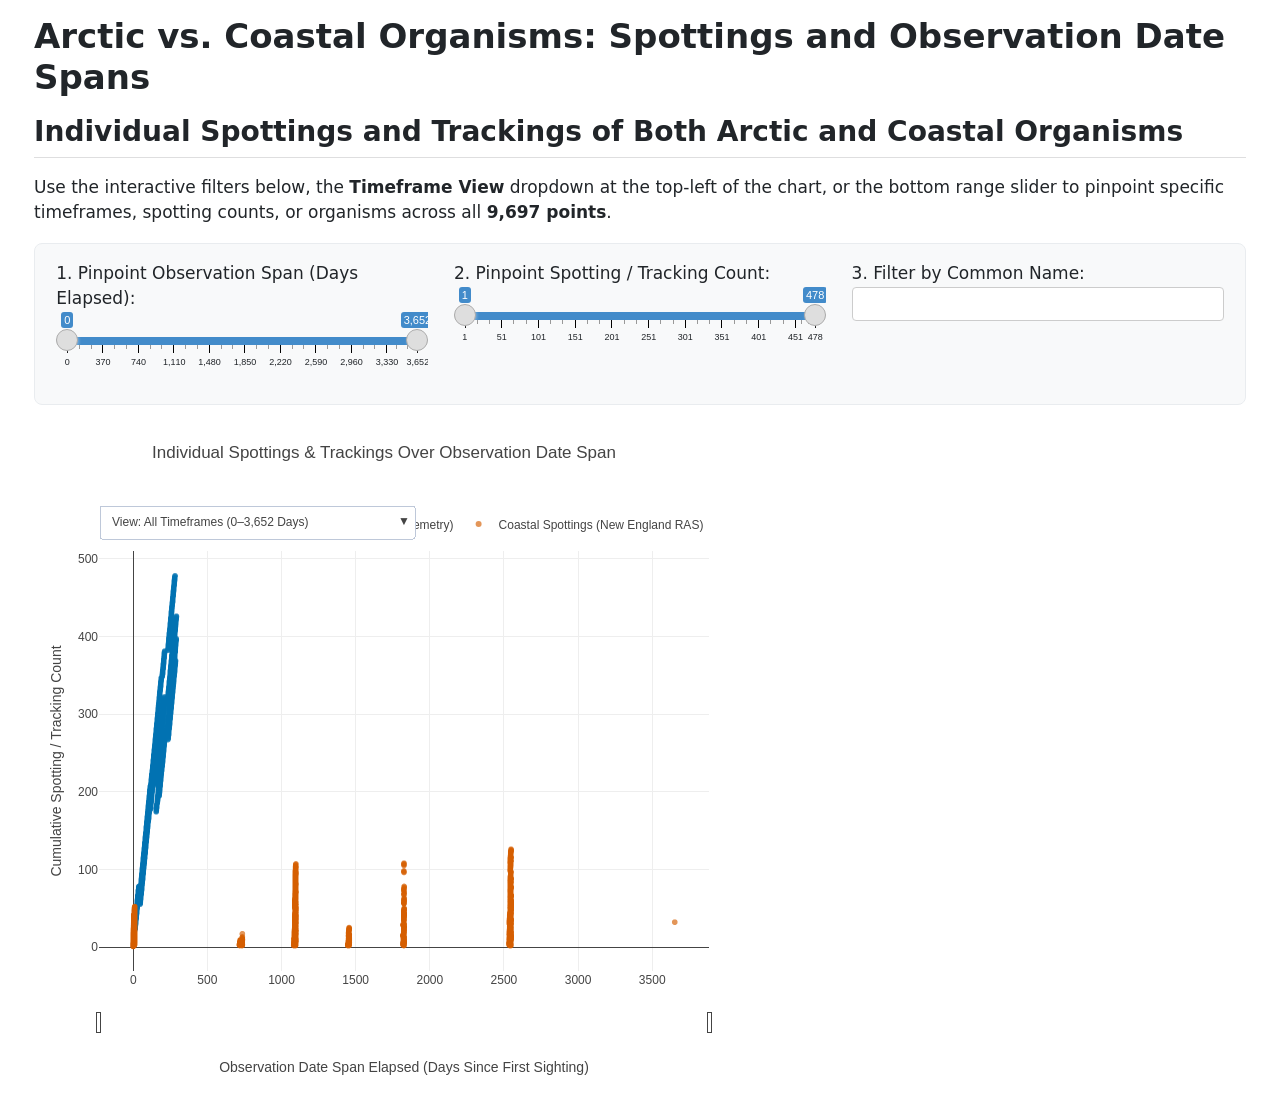
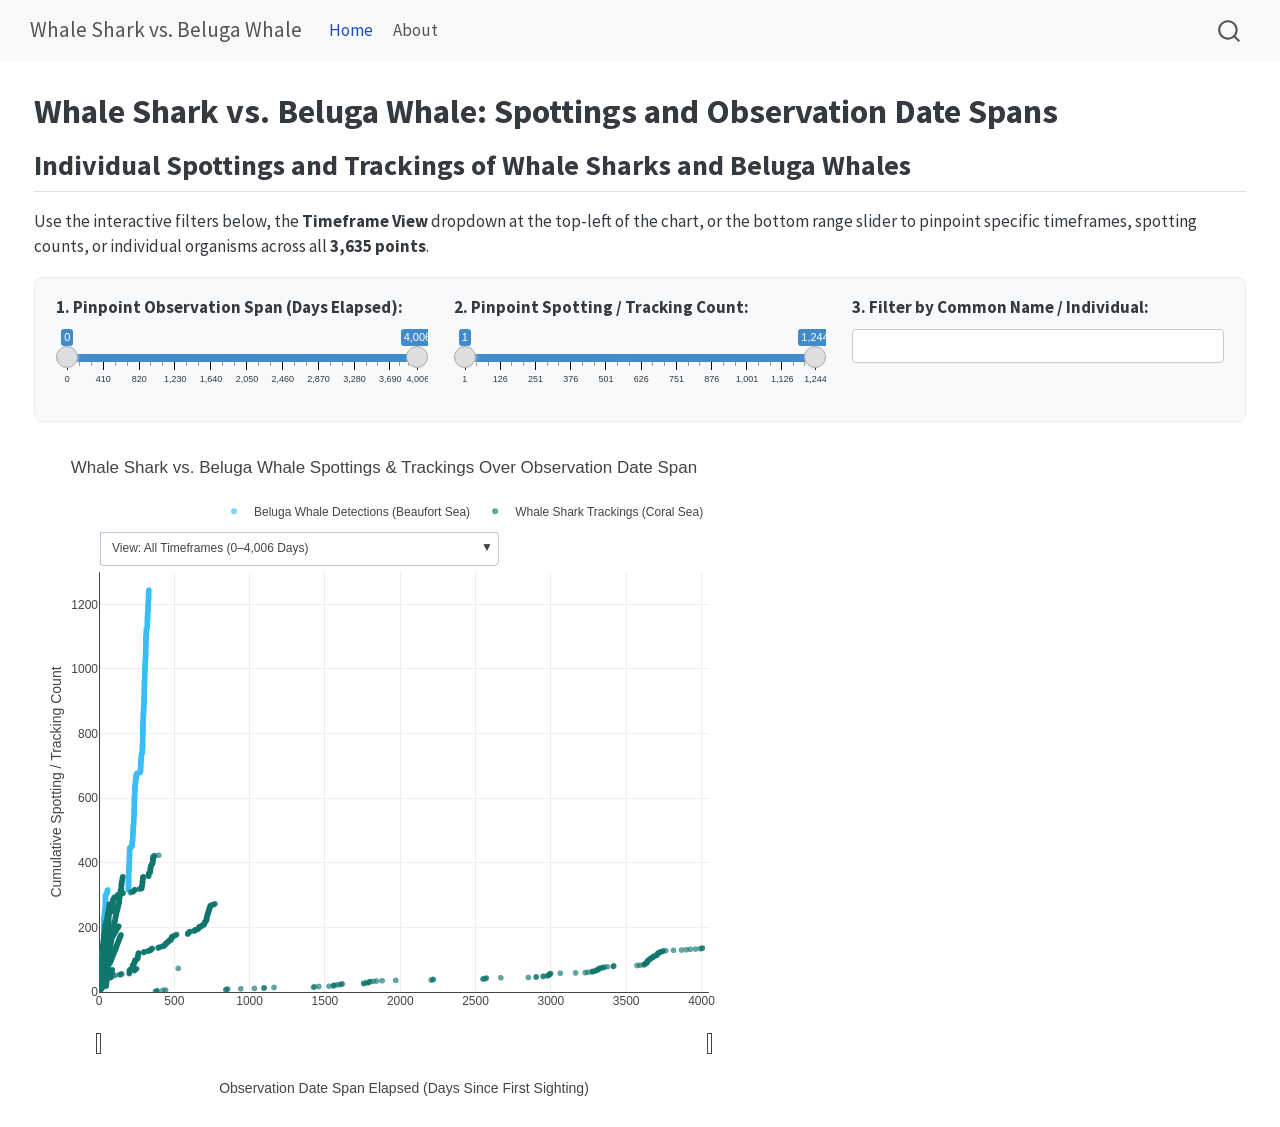
